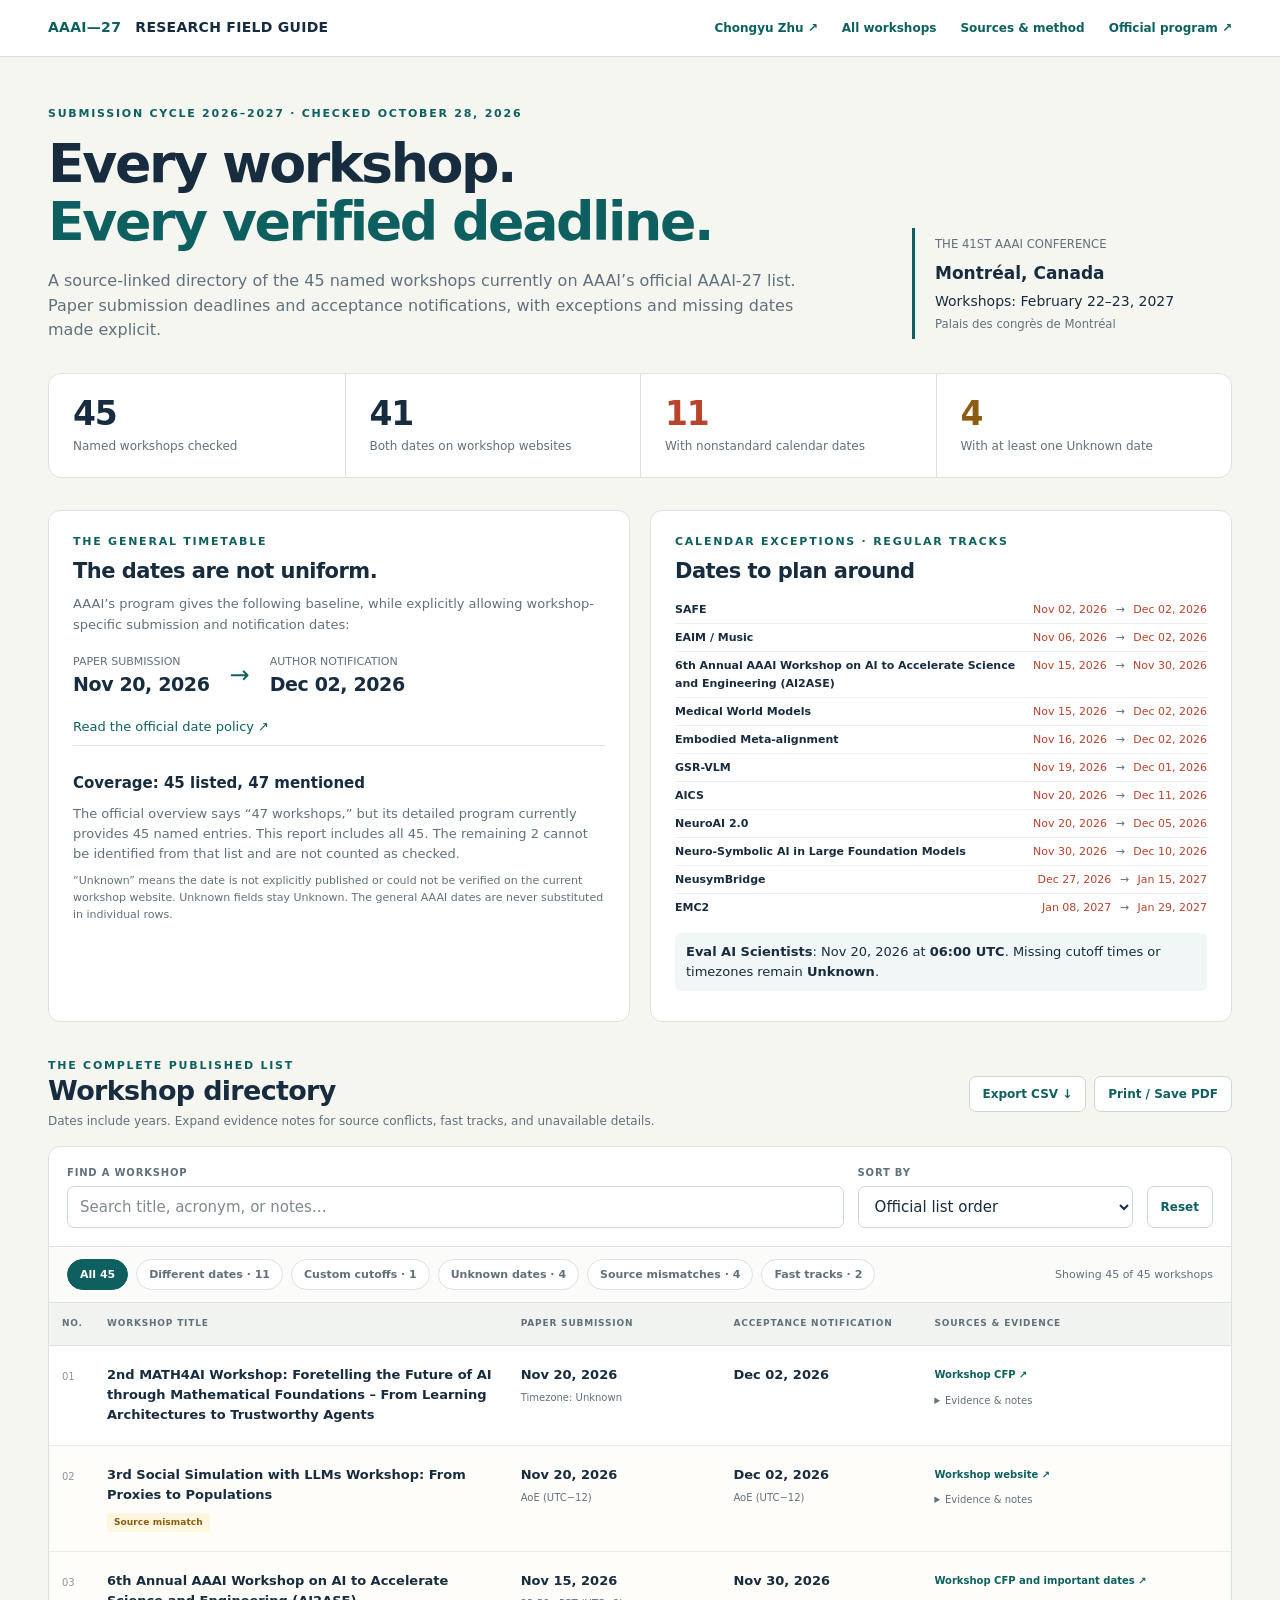
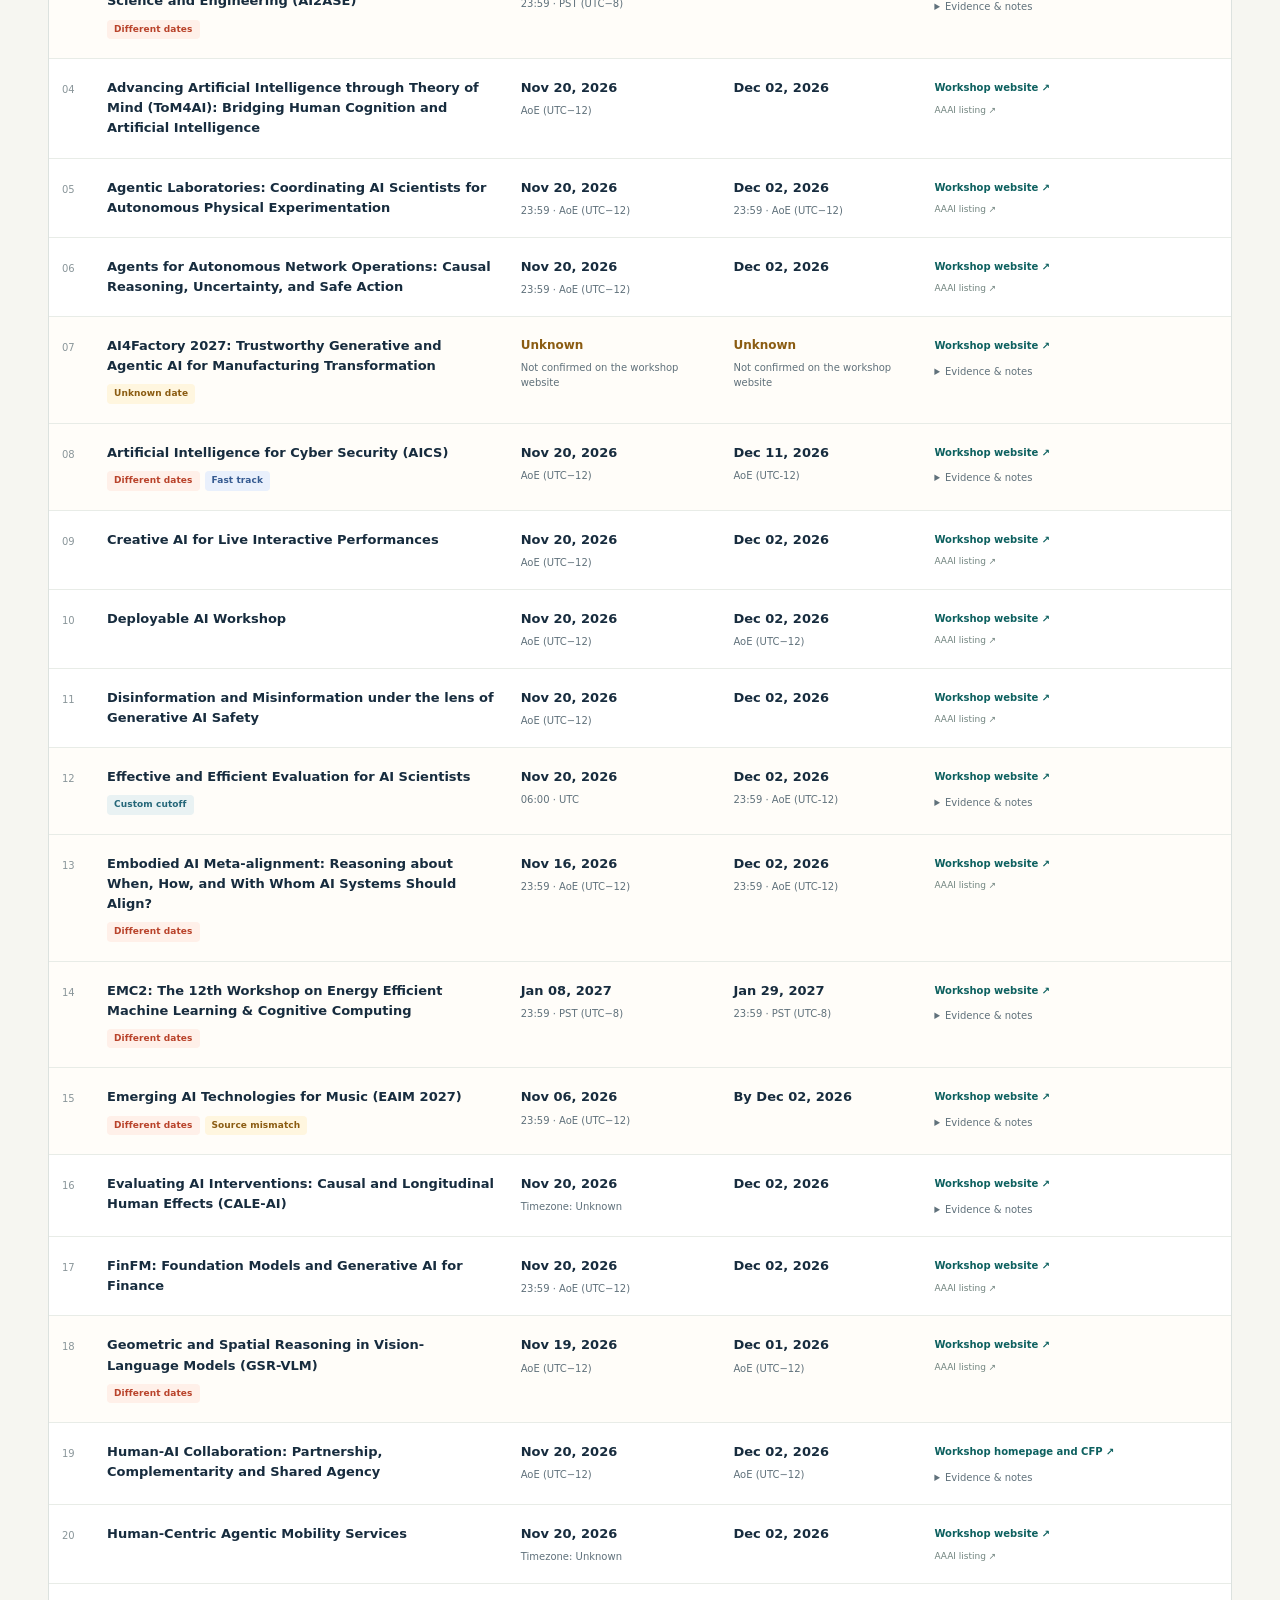
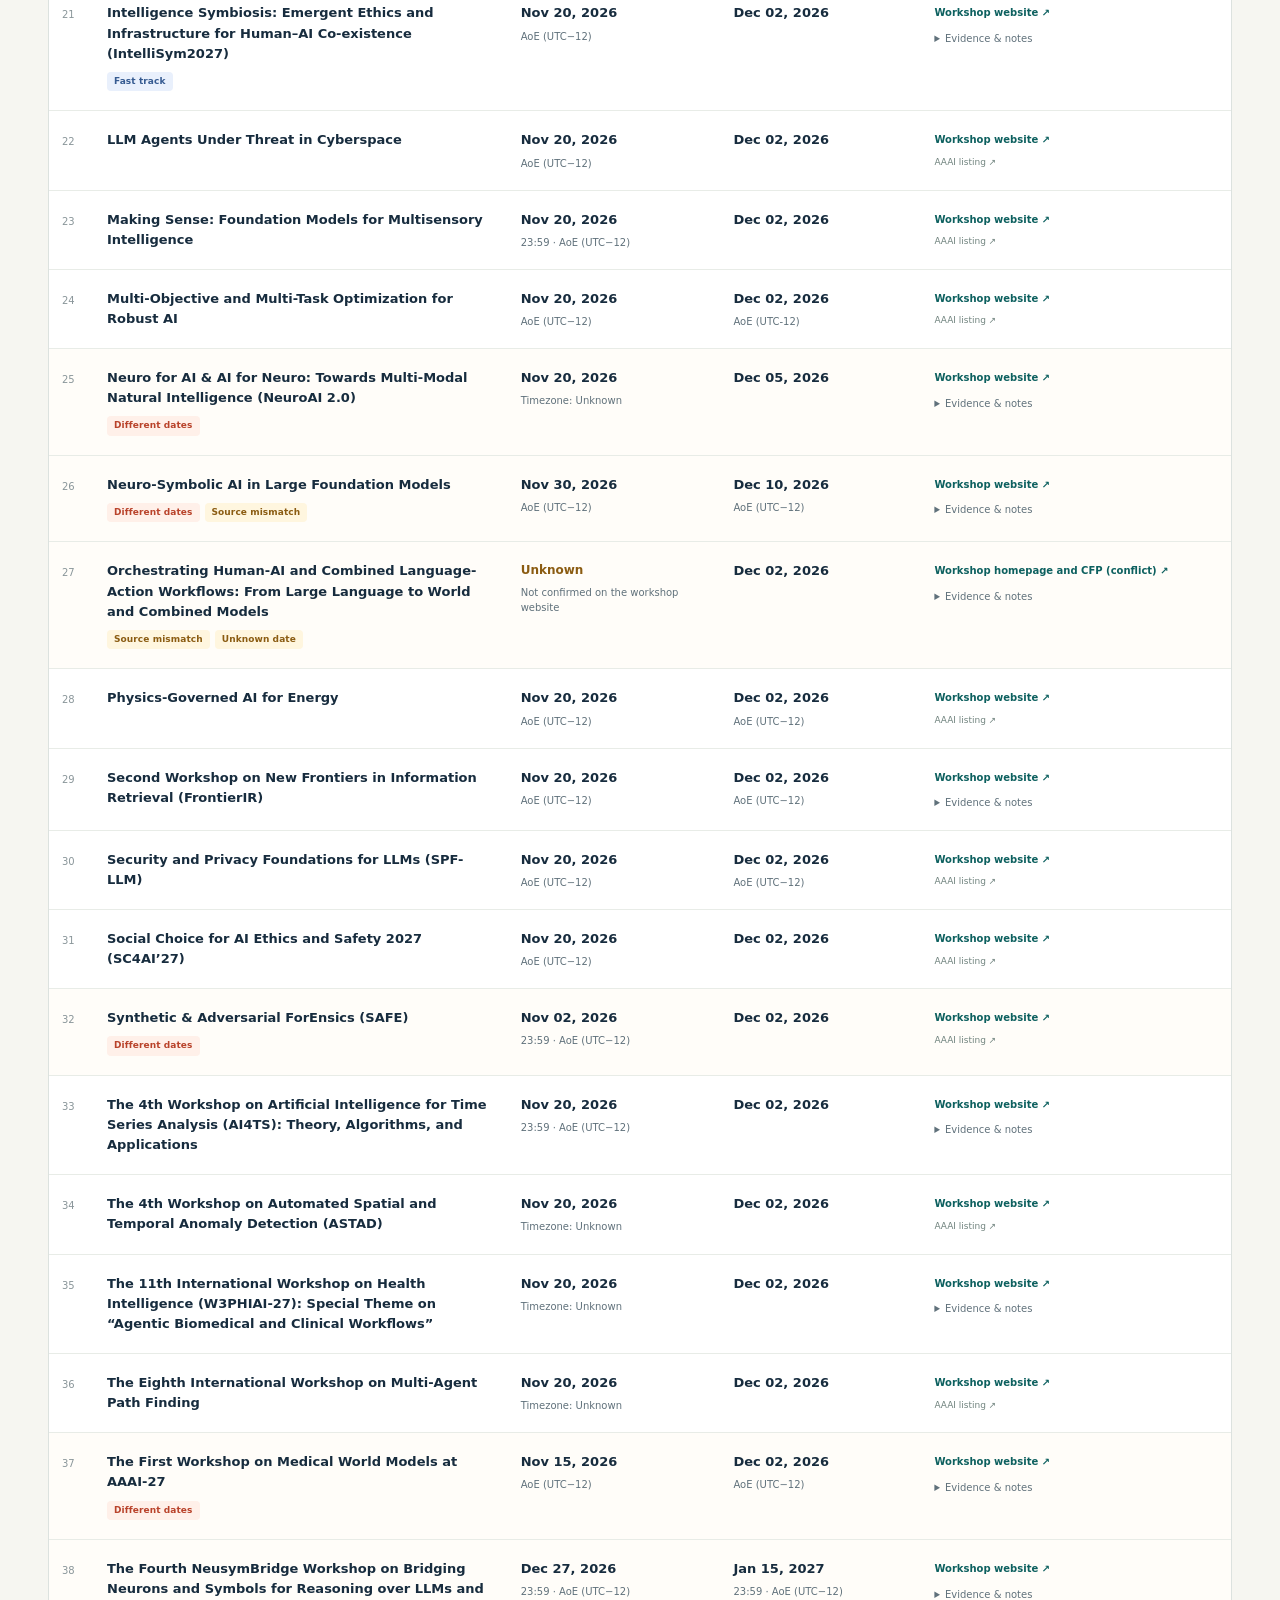
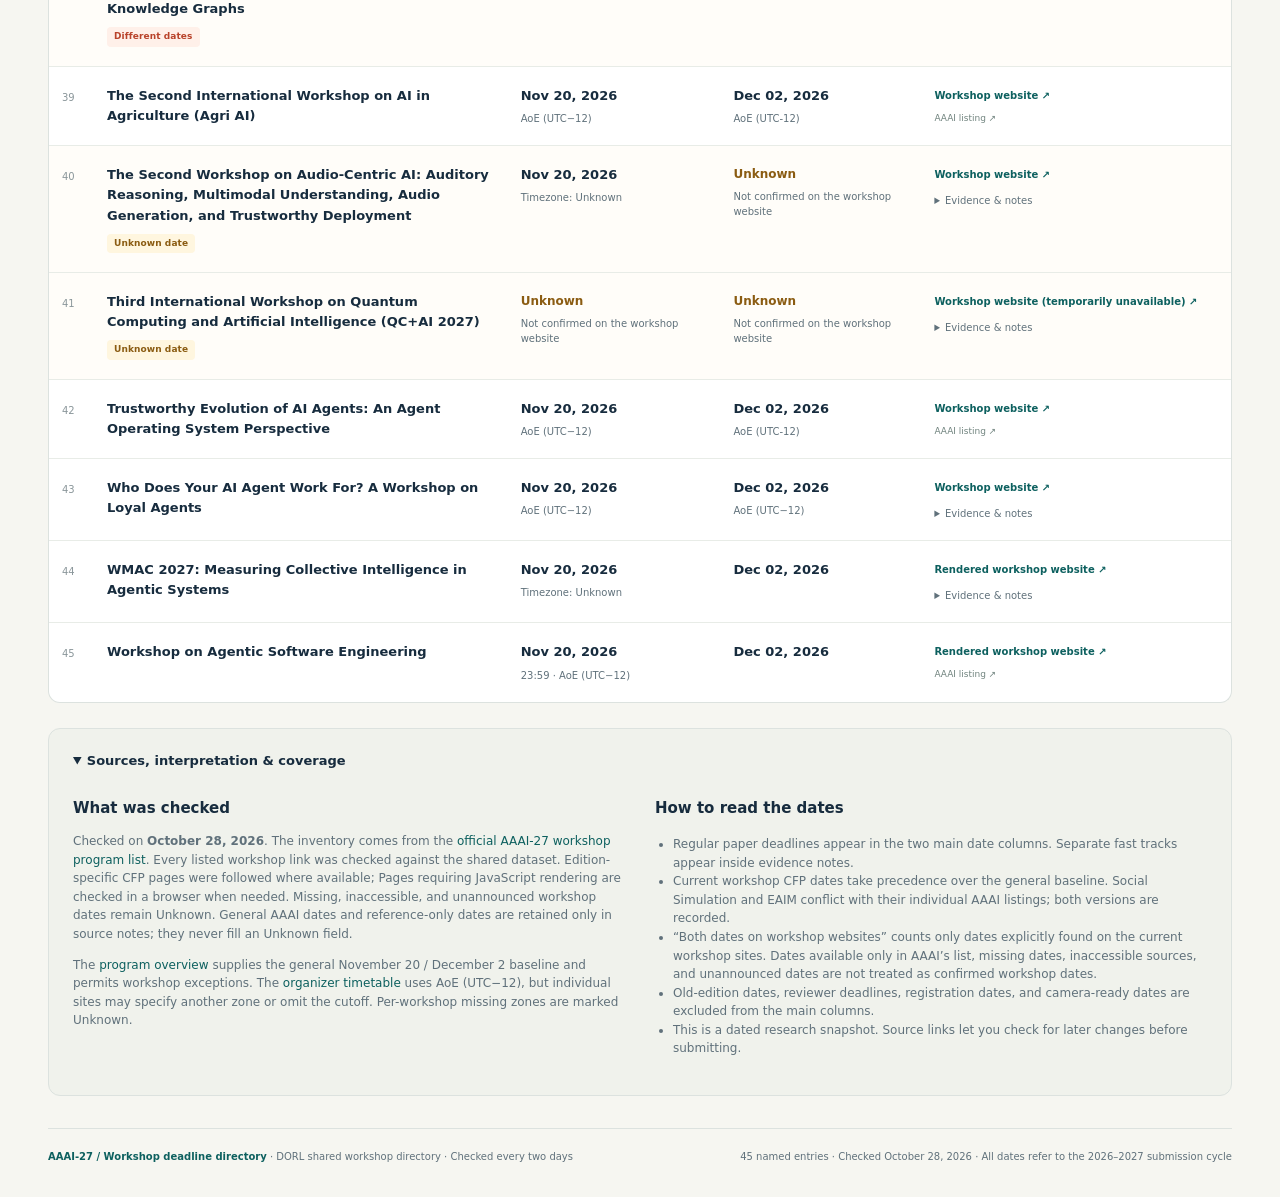
==== dorl/27AAAIworkshop/index.html @ d24e758d "Refresh October 28 workshop sources and confirm AI4TS dates" ====
<!doctype html>
<html lang="en"><head><meta charset="utf-8"><meta name="viewport" content="width=device-width,initial-scale=1">
<meta name="description" content="All 45 named AAAI-27 workshops currently listed by AAAI, with paper submission deadlines, decision dates, source links, and discrepancies. Checked October 28, 2026.">
<meta name="robots" content="noindex, nofollow, noarchive"><meta name="referrer" content="no-referrer">
<link rel="canonical" href="https://chongyuzhu.com/dorl/27AAAIworkshop/"><title>AAAI-27 Workshop Deadlines | October 28, 2026</title>
<style>
:root{--ink:#172c3e;--muted:#60717b;--bg:#f6f6f1;--paper:#fff;--line:#dce2df;--teal:#0d605f;--teal-light:#e7f2ee;--coral:#b9432b;--coral-light:#fff0e9;--gold:#8b5c12;--gold-light:#fff6df;--blue-light:#e9f0fc;--blue:#365b91}
*{box-sizing:border-box}html{scroll-behavior:smooth}body{margin:0;color:var(--ink);background:var(--bg);font:15px/1.55 system-ui,-apple-system,"Segoe UI",sans-serif}a{color:var(--teal);text-decoration:none}a:hover{text-decoration:underline}button,input,select{font:inherit}button,a,input,select,summary{outline-offset:4px}button:focus-visible,a:focus-visible,input:focus-visible,select:focus-visible,summary:focus-visible{outline:3px solid #ca6b38}button{cursor:pointer}.wrap{max-width:1536px;margin:auto;padding:0 48px}.topbar{border-bottom:1px solid var(--line);background:var(--paper)}.topinner{display:flex;justify-content:space-between;gap:20px;align-items:center;padding-top:17px;padding-bottom:17px}.brand{font-weight:750;letter-spacing:.02em;font-size:14px}.brand span{color:var(--teal);margin-right:9px}.toplinks{display:flex;gap:24px;font-size:12px;font-weight:650}.hero{padding-top:48px;padding-bottom:32px}.eyebrow{font-size:11px;letter-spacing:.16em;font-weight:750;text-transform:uppercase;color:var(--teal)}.hero-layout{display:grid;grid-template-columns:minmax(0,1fr) 320px;gap:48px;align-items:end}h1{font-size:clamp(36px,4.2vw,62px);line-height:1.08;letter-spacing:-.045em;font-weight:750;margin:13px 0 18px}h1 span{color:var(--teal)}.dek{max-width:770px;font-size:16px;color:var(--muted);margin:0}.event{border-left:3px solid var(--teal);padding:5px 0 5px 20px;margin-bottom:4px;font-size:14px}.event strong{display:block;font-size:17px;margin:5px 0}.event small{color:var(--muted)}.stats{display:grid;grid-template-columns:repeat(4,1fr);gap:0;background:var(--paper);border:1px solid var(--line);border-radius:13px;overflow:hidden;margin-top:30px}.stat{padding:20px 24px}.stat+.stat{border-left:1px solid var(--line)}.stat strong{font-size:33px;line-height:1.2;display:block;font-variant-numeric:tabular-nums;letter-spacing:-.04em}.stat span{font-size:12px;color:var(--muted)}.stat:nth-child(3) strong{color:var(--coral)}.stat:nth-child(4) strong{color:var(--gold)}.intro-grid{display:grid;grid-template-columns:1fr 1fr;gap:20px;margin-bottom:28px}.panel{background:var(--paper);border:1px solid var(--line);padding:22px 24px;border-radius:12px}h2{font-size:21px;letter-spacing:-.025em;line-height:1.25;margin:0 0 10px}h3{font-size:15px;margin:14px 0 5px}.panel p{margin:8px 0;font-size:13px;color:var(--muted)}.baseline{display:flex;align-items:center;gap:20px;margin:18px 0}.baseline-item{font-size:11px;color:var(--muted)}.baseline-item strong{display:block;color:var(--ink);font-size:19px;letter-spacing:-.02em}.arrow{color:var(--teal);font-size:24px}.scope{border-top:1px solid var(--line);padding-top:12px}.tiny{font-size:11px!important}.exception-list{display:grid;grid-template-columns:1fr;gap:0;margin-top:12px}.exception-item{display:flex;justify-content:space-between;gap:12px;font-size:11px;padding:5px 0;border-bottom:1px solid #eef0ed}.exception-item:last-child{border:0}.exception-item>span:first-child{font-weight:650;color:var(--ink)}.exception-item>span:last-child{white-space:nowrap;color:var(--coral);font-variant-numeric:tabular-nums}.exception-item b{font-weight:400;padding:0 5px;color:var(--muted)}.cutoff-note{margin-top:12px!important;color:var(--ink)!important;background:#f1f6f6;padding:9px 11px;border-radius:6px}.sectionhead{display:flex;justify-content:space-between;align-items:center;gap:20px;margin:35px 0 15px}.sectionhead h2{font-size:27px;margin:0}.sectionhead p{font-size:12px;color:var(--muted);margin:4px 0 0}.actions{display:flex;gap:8px}.btn{border:1px solid #cbd7d2;background:var(--paper);padding:8px 13px;border-radius:7px;color:var(--teal);font-size:12px;font-weight:650}.btn:hover{background:var(--teal-light)}.toolbar{display:flex;align-items:end;gap:14px;padding:18px;background:var(--paper);border:1px solid var(--line);border-radius:12px 12px 0 0}.control{display:flex;flex-direction:column;gap:6px;min-width:180px}.control label{font-size:10px;text-transform:uppercase;letter-spacing:.08em;color:var(--muted);font-weight:750}.search{flex:1}.control input,.control select{height:42px;border:1px solid #cdd7d2;border-radius:7px;padding:8px 12px;background:#fff;color:var(--ink);min-width:0;width:100%}.control input::placeholder{color:#7d8a8f}.filters{display:flex;flex-wrap:wrap;gap:8px;background:#fbfcfa;border:1px solid var(--line);border-top:0;padding:12px 18px;align-items:center}.chip{border:1px solid var(--line);background:var(--paper);padding:6px 12px;border-radius:20px;font-size:11px;color:var(--muted);font-weight:650}.chip[aria-pressed="true"]{background:var(--teal);border-color:var(--teal);color:#fff}.results{font-size:11px;color:var(--muted);margin-left:auto}.tablebox{border:1px solid var(--line);border-top:0;border-radius:0 0 12px 12px;background:var(--paper);overflow-x:auto}table{border-collapse:collapse;width:100%;table-layout:fixed;min-width:1050px}col.idcol{width:45px}col.titlecol{width:35%}col.subcol{width:18%}col.notcol{width:17%}th{text-align:left;text-transform:uppercase;font-size:9px;letter-spacing:.09em;color:var(--muted);font-weight:750;background:#f0f3ef;padding:14px 13px;border-bottom:1px solid var(--line)}td{padding:19px 13px;vertical-align:top;border-bottom:1px solid #e8ece7;font-size:12px}tr:last-child td{border-bottom:0}tbody tr:hover{background:#fafcf9}tr.attention-row{background:#fffdf9}tr.spotlight{background:#e9f4ef!important;box-shadow:inset 4px 0 0 var(--teal)}.num{font-size:10px;color:#8a969a;font-variant-numeric:tabular-nums;padding-top:23px}.workshop-title{font-size:13px;font-weight:650;line-height:1.55;color:var(--ink);display:block}.badges{display:flex;flex-wrap:wrap;gap:5px;margin-top:8px}.badges:empty{display:none}.badge{display:inline-block;font-size:9px;line-height:1.5;letter-spacing:.01em;font-weight:700;padding:3px 7px;border-radius:4px;background:var(--teal-light);color:var(--teal)}.exception{background:var(--coral-light);color:var(--coral)}.warning{background:var(--gold-light);color:var(--gold)}.fast{background:var(--blue-light);color:var(--blue)}.timebadge{background:#e9f2f3;color:#256779}.date{font-weight:700;font-size:13px;font-variant-numeric:tabular-nums;white-space:nowrap;display:block}.unknown{color:var(--gold);font-size:12px}.sub{display:block;color:var(--muted);font-size:10px;line-height:1.5;margin-top:5px}.unconfirmed{font-size:9px;color:var(--gold)}.sourcecell>a{font-size:10px;font-weight:700}.mutedlink{color:#71847f;font-size:9px}details{margin-top:9px}summary{cursor:pointer;font-size:10px;color:var(--muted)}.detailbody{font-size:10px;color:#566870;line-height:1.65}.detailbody p{margin:8px 0}.detailbody .evidence-links{font-size:9px}.track{margin:10px 0;padding:9px;border:1px solid #dce5ed;border-radius:6px;background:#f6f8fc}.track strong{color:var(--blue);display:block;font-size:10px}.track>span{display:block;margin-top:6px}.empty{display:none;text-align:center;padding:40px;color:var(--muted)}.methodology{margin-top:25px;padding:22px 24px;border:1px solid var(--line);background:#f0f2ec;border-radius:12px}.methodology>summary{font-size:13px;font-weight:700;color:var(--ink)}.methodgrid{display:grid;grid-template-columns:1fr 1fr;gap:30px;margin-top:12px}.methodgrid p,.methodgrid li{font-size:12px;color:var(--muted)}.methodgrid ul{padding-left:18px}.footer{display:flex;justify-content:space-between;gap:20px;border-top:1px solid var(--line);padding-top:20px;padding-bottom:32px;margin-top:32px;color:var(--muted);font-size:10px}.footer strong{color:var(--teal)}.noscript{padding:12px;color:var(--gold);background:var(--gold-light);font-size:12px}[hidden]{display:none!important}
@media(min-width:1600px){.wrap{padding-left:60px;padding-right:60px}}@media(max-width:1000px){.wrap{padding:0 24px}.hero{padding-top:34px}.hero-layout{grid-template-columns:1fr;gap:20px}.event{margin:0;font-size:12px}.event strong{font-size:14px}.intro-grid{grid-template-columns:1fr}.stat{padding:17px}.toolbar{flex-wrap:wrap}.search{flex-basis:100%}.control{flex:1}.toplinks{gap:14px}.sectionhead{align-items:start}.exception-item{font-size:12px}.methodgrid{grid-template-columns:1fr;gap:8px}}@media(max-width:580px){.wrap{padding:0 16px}.toplinks a:first-child{display:none}.topinner{gap:10px}.brand{font-size:12px}.toplinks{font-size:10px}.stats{grid-template-columns:1fr 1fr}.stat:nth-child(3){border-left:0;border-top:1px solid var(--line)}.stat:nth-child(4){border-top:1px solid var(--line)}.stat strong{font-size:28px}.stat span{font-size:11px}.panel{padding:20px 16px}.exception-item{font-size:10px}.exception-item>span:last-child{font-size:9px}.sectionhead{flex-direction:column;gap:12px}.control{min-width:130px}.results{width:100%;margin-top:3px}.footer{flex-direction:column;gap:7px}.dek{font-size:14px}.methodology{padding:18px 16px}}
@media print{body{background:white;font-size:10px}.wrap{max-width:none;padding:0}.topbar,.toolbar,.filters,.actions,.toplinks,.exception-list{display:none}.hero{padding:0 0 12px}h1{font-size:28px}.hero-layout{grid-template-columns:1fr 220px;gap:20px}.event{font-size:10px}.event strong{font-size:12px}.stats{margin-top:15px}.stat{padding:9px 12px}.stat strong{font-size:22px}.intro-grid{display:block}.intro-grid .panel{margin-top:8px;padding:12px}.intro-grid .panel:last-child{display:none}.sectionhead{margin:15px 0 8px}.tablebox{overflow:visible;border:0}table{min-width:0;font-size:8px;table-layout:fixed}col.idcol{width:25px}col.titlecol{width:33%}col.subcol{width:18%}col.notcol{width:17%}td,th{padding:8px 5px;font-size:8px}.workshop-title,.date{font-size:9px;white-space:normal}.sub,.sourcecell>a{font-size:8px}.num{padding-top:9px;font-size:8px}.badge{font-size:7px;padding:1px 3px}.badges{gap:3px;margin-top:4px}tr{break-inside:avoid}thead{display:table-header-group}.methodology{display:none}details:not(.methodology){display:block}details>summary{display:none}.detailbody{font-size:8px}.track strong{font-size:8px}.footer{padding-bottom:0}a{color:inherit} @page{size:A4 landscape;margin:12mm}}
</style></head><body>
<div class="topbar"><div class="wrap topinner"><div class="brand"><span>AAAI—27</span> RESEARCH FIELD GUIDE</div><nav class="toplinks" aria-label="Primary"><a href="/">Chongyu Zhu ↗</a><a href="#workshops">All workshops</a><a href="#methodology">Sources & method</a><a href="https://aaai.org/conference/aaai/aaai-27/aaai-27-workshop-program/" target="_blank" rel="noopener noreferrer">Official program ↗</a></nav></div></div>
<main class="wrap">
<header class="hero"><div class="hero-layout"><div><div class="eyebrow">Submission cycle 2026–2027 · Checked October 28, 2026</div><h1>Every workshop.<br><span>Every verified deadline.</span></h1><p class="dek">A source-linked directory of the 45 named workshops currently on AAAI’s official AAAI-27 list. Paper submission deadlines and acceptance notifications, with exceptions and missing dates made explicit.</p></div><div class="event"><small>THE 41ST AAAI CONFERENCE</small><strong>Montréal, Canada</strong>Workshops: February 22–23, 2027<br><small>Palais des congrès de Montréal</small></div></div>
<div class="stats" aria-label="Coverage statistics"><div class="stat"><strong>45</strong><span>Named workshops checked</span></div><div class="stat"><strong>41</strong><span>Both dates on workshop websites</span></div><div class="stat"><strong>11</strong><span>With nonstandard calendar dates</span></div><div class="stat"><strong>4</strong><span>With at least one Unknown date</span></div></div></header>
<section class="intro-grid" aria-label="Deadline findings"><div class="panel"><div class="eyebrow">The general timetable</div><h2 style="margin-top:8px">The dates are not uniform.</h2><p>AAAI’s program gives the following baseline, while explicitly allowing workshop-specific submission and notification dates:</p><div class="baseline"><div class="baseline-item">PAPER SUBMISSION<strong>Nov 20, 2026</strong></div><div class="arrow">→</div><div class="baseline-item">AUTHOR NOTIFICATION<strong>Dec 02, 2026</strong></div></div><p><a href="https://aaai.org/conference/aaai/aaai-27/aaai-27-workshop-program/" target="_blank" rel="noopener noreferrer">Read the official date policy ↗</a></p><div class="scope"><h3>Coverage: 45 listed, 47 mentioned</h3><p>The official overview says “47 workshops,” but its detailed program currently provides 45 named entries. This report includes all 45. The remaining 2 cannot be identified from that list and are not counted as checked.</p><p class="tiny">“Unknown” means the date is not explicitly published or could not be verified on the current workshop website. Unknown fields stay Unknown. The general AAAI dates are never substituted in individual rows.</p></div></div>
<div class="panel"><div class="eyebrow">Calendar exceptions · Regular tracks</div><h2 style="margin-top:8px">Dates to plan around</h2><div class="exception-list"><a href="#workshops" class="exception-item" data-focus="32"><span>SAFE</span><span>Nov 02, 2026 <b>→</b> Dec 02, 2026</span></a><a href="#workshops" class="exception-item" data-focus="15"><span>EAIM / Music</span><span>Nov 06, 2026 <b>→</b> Dec 02, 2026</span></a><a href="#workshops" class="exception-item" data-focus="3"><span>6th Annual AAAI Workshop on AI to Accelerate Science and Engineering (AI2ASE)</span><span>Nov 15, 2026 <b>→</b> Nov 30, 2026</span></a><a href="#workshops" class="exception-item" data-focus="37"><span>Medical World Models</span><span>Nov 15, 2026 <b>→</b> Dec 02, 2026</span></a><a href="#workshops" class="exception-item" data-focus="13"><span>Embodied Meta-alignment</span><span>Nov 16, 2026 <b>→</b> Dec 02, 2026</span></a><a href="#workshops" class="exception-item" data-focus="18"><span>GSR-VLM</span><span>Nov 19, 2026 <b>→</b> Dec 01, 2026</span></a><a href="#workshops" class="exception-item" data-focus="8"><span>AICS</span><span>Nov 20, 2026 <b>→</b> Dec 11, 2026</span></a><a href="#workshops" class="exception-item" data-focus="25"><span>NeuroAI 2.0</span><span>Nov 20, 2026 <b>→</b> Dec 05, 2026</span></a><a href="#workshops" class="exception-item" data-focus="26"><span>Neuro-Symbolic AI in Large Foundation Models</span><span>Nov 30, 2026 <b>→</b> Dec 10, 2026</span></a><a href="#workshops" class="exception-item" data-focus="38"><span>NeusymBridge</span><span>Dec 27, 2026 <b>→</b> Jan 15, 2027</span></a><a href="#workshops" class="exception-item" data-focus="14"><span>EMC2</span><span>Jan 08, 2027 <b>→</b> Jan 29, 2027</span></a></div><p class="cutoff-note"><strong>Eval AI Scientists</strong>: Nov 20, 2026 at <strong>06:00 UTC</strong>. Missing cutoff times or timezones remain <strong>Unknown</strong>.</p></div></section>
<section id="workshops" aria-labelledby="directory-title"><div class="sectionhead"><div><div class="eyebrow">THE COMPLETE PUBLISHED LIST</div><h2 id="directory-title">Workshop directory</h2><p>Dates include years. Expand evidence notes for source conflicts, fast tracks, and unavailable details.</p></div><div class="actions"><button class="btn" id="csvButton" type="button">Export CSV ↓</button><button class="btn" id="printButton" type="button">Print / Save PDF</button></div></div>
<noscript><div class="noscript">All 45 workshops are available below. Enable JavaScript to use search, filters, sorting, and CSV export.</div></noscript>
<div class="toolbar"><div class="control search"><label for="search">Find a workshop</label><input id="search" type="search" placeholder="Search title, acronym, or notes…" autocomplete="off"></div><div class="control"><label for="sort">Sort by</label><select id="sort"><option value="official">Official list order</option><option value="submission">Submission date · earliest first</option><option value="notification">Notification date · earliest first</option><option value="title">Title · A–Z</option></select></div><button class="btn" id="resetButton" type="button" style="height:42px">Reset</button></div>
<div class="filters" role="group" aria-label="Filter workshops"><button type="button" class="chip" data-filter="all" aria-pressed="true">All 45</button><button type="button" class="chip" data-filter="exception" aria-pressed="false">Different dates · 11</button><button type="button" class="chip" data-filter="time" aria-pressed="false">Custom cutoffs · 1</button><button type="button" class="chip" data-filter="incomplete" aria-pressed="false">Unknown dates · 4</button><button type="button" class="chip" data-filter="conflict" aria-pressed="false">Source mismatches · 4</button><button type="button" class="chip" data-filter="fasttrack" aria-pressed="false">Fast tracks · 2</button><span class="results" id="resultCount" role="status" aria-live="polite">Showing 45 of 45 workshops</span></div>
<div class="tablebox"><table aria-label="AAAI-27 workshop submission and notification dates"><colgroup><col class="idcol"><col class="titlecol"><col class="subcol"><col class="notcol"><col></colgroup><thead><tr><th scope="col">No.</th><th scope="col">Workshop title</th><th scope="col">Paper submission</th><th scope="col">Acceptance notification</th><th scope="col">Sources & evidence</th></tr></thead><tbody id="tableBody"><tr data-id="1" class="">
      <td class="num">01</td>
      <td class="titlecell"><a class="workshop-title" href="https://sites.google.com/view/math4aiworkshop2027" target="_blank" rel="noopener noreferrer">2nd MATH4AI Workshop: Foretelling the Future of AI through Mathematical Foundations – From Learning Architectures to Trustworthy Agents</a><div class="badges"></div></td>
      <td><time class="date" datetime="2026-11-20">Nov 20, 2026</time><span class="sub">Timezone: Unknown</span></td><td><time class="date" datetime="2026-12-02">Dec 02, 2026</time></td>
      <td class="sourcecell"><a href="https://sites.google.com/view/math4aiworkshop2027/call-of-papers" target="_blank" rel="noopener noreferrer">Workshop CFP ↗</a><details><summary>Evidence & notes</summary><div class="detailbody"><p>Both dates are explicitly published on the current workshop CFP page. The cutoff time and timezone are not specified.</p><p class="evidence-links"><a href="https://sites.google.com/view/math4aiworkshop2027" target="_blank" rel="noopener noreferrer">Workshop website ↗</a> · <a href="https://aaai.org/conference/aaai/aaai-27/aaai-27-workshop-program-list/" target="_blank" rel="noopener noreferrer">AAAI individual CFP ↗</a></p></div></details></td>
    </tr>
<tr data-id="2" class="attention-row">
      <td class="num">02</td>
      <td class="titlecell"><a class="workshop-title" href="https://sites.google.com/view/social-sims-with-llms/social-sim27" target="_blank" rel="noopener noreferrer">3rd Social Simulation with LLMs Workshop: From Proxies to Populations</a><div class="badges"><span class="badge warning">Source mismatch</span></div></td>
      <td><time class="date" datetime="2026-11-20">Nov 20, 2026</time><span class="sub">AoE (UTC−12)</span></td><td><time class="date" datetime="2026-12-02">Dec 02, 2026</time><span class="sub">AoE (UTC−12)</span></td>
      <td class="sourcecell"><a href="https://sites.google.com/view/social-sims-with-llms/social-sim27" target="_blank" rel="noopener noreferrer">Workshop website ↗</a><details><summary>Evidence & notes</summary><div class="detailbody"><p>Source mismatch: the workshop website lists November 20, 2026 (AoE), but AAAI’s individual CFP lists November 6, 2026, 00:00 GMT−5. The table follows the workshop website; confirm this discrepancy before relying on the later deadline.</p><p class="evidence-links"><a href="https://sites.google.com/view/social-sims-with-llms/social-sim27" target="_blank" rel="noopener noreferrer">Workshop website ↗</a> · <a href="https://aaai.org/conference/aaai/aaai-27/aaai-27-workshop-program-list/" target="_blank" rel="noopener noreferrer">AAAI individual CFP ↗</a></p></div></details></td>
    </tr>
<tr data-id="3" class="attention-row">
      <td class="num">03</td>
      <td class="titlecell"><a class="workshop-title" href="https://ai-2-ase.github.io/" target="_blank" rel="noopener noreferrer">6th Annual AAAI Workshop on AI to Accelerate Science and Engineering (AI2ASE)</a><div class="badges"><span class="badge exception">Different dates</span></div></td>
      <td><time class="date" datetime="2026-11-15">Nov 15, 2026</time><span class="sub">23:59 · PST (UTC−8)</span></td><td><time class="date" datetime="2026-11-30">Nov 30, 2026</time></td>
      <td class="sourcecell"><a href="https://ai-2-ase.github.io/dates/" target="_blank" rel="noopener noreferrer">Workshop CFP and important dates ↗</a><details><summary>Evidence & notes</summary><div class="detailbody"><p>The current workshop CFP and linked Important Dates page both state November 15, 2026, 11:59 PM PST for paper submission and November 30, 2026 for notification. A notification cutoff and timezone are not stated.</p><p class="evidence-links"><a href="https://ai-2-ase.github.io/" target="_blank" rel="noopener noreferrer">Workshop website ↗</a> · <a href="https://aaai.org/conference/aaai/aaai-27/aaai-27-workshop-program-list/" target="_blank" rel="noopener noreferrer">AAAI individual CFP ↗</a></p></div></details></td>
    </tr>
<tr data-id="4" class="">
      <td class="num">04</td>
      <td class="titlecell"><a class="workshop-title" href="https://tom4ai.github.io/AAAI2027/call-for-papers/" target="_blank" rel="noopener noreferrer">Advancing Artificial Intelligence through Theory of Mind (ToM4AI): Bridging Human Cognition and Artificial Intelligence</a><div class="badges"></div></td>
      <td><time class="date" datetime="2026-11-20">Nov 20, 2026</time><span class="sub">AoE (UTC−12)</span></td><td><time class="date" datetime="2026-12-02">Dec 02, 2026</time></td>
      <td class="sourcecell"><a href="https://tom4ai.github.io/AAAI2027/call-for-papers/" target="_blank" rel="noopener noreferrer">Workshop website ↗</a><span class="sub"><a class="mutedlink" href="https://aaai.org/conference/aaai/aaai-27/aaai-27-workshop-program-list/" target="_blank" rel="noopener noreferrer">AAAI listing ↗</a></span></td>
    </tr>
<tr data-id="5" class="">
      <td class="num">05</td>
      <td class="titlecell"><a class="workshop-title" href="https://siavashhkh.github.io/agentic-labs-aaai27/" target="_blank" rel="noopener noreferrer">Agentic Laboratories: Coordinating AI Scientists for Autonomous Physical Experimentation</a><div class="badges"></div></td>
      <td><time class="date" datetime="2026-11-20">Nov 20, 2026</time><span class="sub">23:59 · AoE (UTC−12)</span></td><td><time class="date" datetime="2026-12-02">Dec 02, 2026</time><span class="sub">23:59 · AoE (UTC−12)</span></td>
      <td class="sourcecell"><a href="https://siavashhkh.github.io/agentic-labs-aaai27/" target="_blank" rel="noopener noreferrer">Workshop website ↗</a><span class="sub"><a class="mutedlink" href="https://aaai.org/conference/aaai/aaai-27/aaai-27-workshop-program-list/" target="_blank" rel="noopener noreferrer">AAAI listing ↗</a></span></td>
    </tr>
<tr data-id="6" class="">
      <td class="num">06</td>
      <td class="titlecell"><a class="workshop-title" href="https://a2netops.github.io/" target="_blank" rel="noopener noreferrer">Agents for Autonomous Network Operations: Causal Reasoning, Uncertainty, and Safe Action</a><div class="badges"></div></td>
      <td><time class="date" datetime="2026-11-20">Nov 20, 2026</time><span class="sub">23:59 · AoE (UTC−12)</span></td><td><time class="date" datetime="2026-12-02">Dec 02, 2026</time></td>
      <td class="sourcecell"><a href="https://a2netops.github.io/" target="_blank" rel="noopener noreferrer">Workshop website ↗</a><span class="sub"><a class="mutedlink" href="https://aaai.org/conference/aaai/aaai-27/aaai-27-workshop-program-list/" target="_blank" rel="noopener noreferrer">AAAI listing ↗</a></span></td>
    </tr>
<tr data-id="7" class="attention-row">
      <td class="num">07</td>
      <td class="titlecell"><a class="workshop-title" href="https://iamtirthankar.github.io/AI4Factory-2027/" target="_blank" rel="noopener noreferrer">AI4Factory 2027: Trustworthy Generative and Agentic AI for Manufacturing Transformation</a><div class="badges"><span class="badge warning">Unknown date</span></div></td>
      <td><span class="date unknown">Unknown</span><span class="sub">Not confirmed on the workshop website</span></td><td><span class="date unknown">Unknown</span><span class="sub">Not confirmed on the workshop website</span></td>
      <td class="sourcecell"><a href="https://iamtirthankar.github.io/AI4Factory-2027/" target="_blank" rel="noopener noreferrer">Workshop website ↗</a><details><summary>Evidence & notes</summary><div class="detailbody"><p>The workshop timeline explicitly marks paper submission and author notification as “To be announced.”</p><p class="evidence-links"><a href="https://iamtirthankar.github.io/AI4Factory-2027/" target="_blank" rel="noopener noreferrer">Workshop website ↗</a> · <a href="https://aaai.org/conference/aaai/aaai-27/aaai-27-workshop-program-list/" target="_blank" rel="noopener noreferrer">AAAI individual CFP ↗</a></p></div></details></td>
    </tr>
<tr data-id="8" class="attention-row">
      <td class="num">08</td>
      <td class="titlecell"><a class="workshop-title" href="https://aics.site/AICS2027/" target="_blank" rel="noopener noreferrer">Artificial Intelligence for Cyber Security (AICS)</a><div class="badges"><span class="badge exception">Different dates</span><span class="badge fast">Fast track</span></div></td>
      <td><time class="date" datetime="2026-11-20">Nov 20, 2026</time><span class="sub">AoE (UTC−12)</span></td><td><time class="date" datetime="2026-12-11">Dec 11, 2026</time><span class="sub">AoE (UTC-12)</span></td>
      <td class="sourcecell"><a href="https://aics.site/AICS2027/cfp.html" target="_blank" rel="noopener noreferrer">Workshop website ↗</a><details><summary>Evidence & notes</summary><div class="detailbody"><p>The CFP gives December 11, 2026 (AoE) for author notification. The fast-track paragraph gives December 2, 2026 (AoE); the sidebar still says December 2, 2025. This internal year mismatch is unresolved.</p><div class="track"><strong>AAAI main-conference fast track</strong><span>Submission: Unknown · Decision: Unknown · AoE (UTC−12)</span><p>Unknown: the CFP body gives December 2, 2026 but the sidebar gives December 2, 2025. No separate fast-track notification is stated. Neither field is inferred from the regular track.</p></div><p class="evidence-links"><a href="https://aics.site/AICS2027/" target="_blank" rel="noopener noreferrer">Workshop website ↗</a> · <a href="https://aaai.org/conference/aaai/aaai-27/aaai-27-workshop-program-list/" target="_blank" rel="noopener noreferrer">AAAI individual CFP ↗</a></p></div></details></td>
    </tr>
<tr data-id="9" class="">
      <td class="num">09</td>
      <td class="titlecell"><a class="workshop-title" href="https://sites.google.com/view/clip27" target="_blank" rel="noopener noreferrer">Creative AI for Live Interactive Performances</a><div class="badges"></div></td>
      <td><time class="date" datetime="2026-11-20">Nov 20, 2026</time><span class="sub">AoE (UTC−12)</span></td><td><time class="date" datetime="2026-12-02">Dec 02, 2026</time></td>
      <td class="sourcecell"><a href="https://sites.google.com/view/clip27" target="_blank" rel="noopener noreferrer">Workshop website ↗</a><span class="sub"><a class="mutedlink" href="https://aaai.org/conference/aaai/aaai-27/aaai-27-workshop-program-list/" target="_blank" rel="noopener noreferrer">AAAI listing ↗</a></span></td>
    </tr>
<tr data-id="10" class="">
      <td class="num">10</td>
      <td class="titlecell"><a class="workshop-title" href="https://dai-workshop.github.io/" target="_blank" rel="noopener noreferrer">Deployable AI Workshop</a><div class="badges"></div></td>
      <td><time class="date" datetime="2026-11-20">Nov 20, 2026</time><span class="sub">AoE (UTC−12)</span></td><td><time class="date" datetime="2026-12-02">Dec 02, 2026</time><span class="sub">AoE (UTC−12)</span></td>
      <td class="sourcecell"><a href="https://dai-workshop.github.io/" target="_blank" rel="noopener noreferrer">Workshop website ↗</a><span class="sub"><a class="mutedlink" href="https://aaai.org/conference/aaai/aaai-27/aaai-27-workshop-program-list/" target="_blank" rel="noopener noreferrer">AAAI listing ↗</a></span></td>
    </tr>
<tr data-id="11" class="">
      <td class="num">11</td>
      <td class="titlecell"><a class="workshop-title" href="https://dimigenais-aaai2027.netlify.app/" target="_blank" rel="noopener noreferrer">Disinformation and Misinformation under the lens of Generative AI Safety</a><div class="badges"></div></td>
      <td><time class="date" datetime="2026-11-20">Nov 20, 2026</time><span class="sub">AoE (UTC−12)</span></td><td><time class="date" datetime="2026-12-02">Dec 02, 2026</time></td>
      <td class="sourcecell"><a href="https://dimigenais-aaai2027.netlify.app/" target="_blank" rel="noopener noreferrer">Workshop website ↗</a><span class="sub"><a class="mutedlink" href="https://aaai.org/conference/aaai/aaai-27/aaai-27-workshop-program-list/" target="_blank" rel="noopener noreferrer">AAAI listing ↗</a></span></td>
    </tr>
<tr data-id="12" class="attention-row">
      <td class="num">12</td>
      <td class="titlecell"><a class="workshop-title" href="https://eval-ai-scientists.github.io/aaai27/" target="_blank" rel="noopener noreferrer">Effective and Efficient Evaluation for AI Scientists</a><div class="badges"><span class="badge timebadge">Custom cutoff</span></div></td>
      <td><time class="date" datetime="2026-11-20">Nov 20, 2026</time><span class="sub">06:00 · UTC</span></td><td><time class="date" datetime="2026-12-02">Dec 02, 2026</time><span class="sub">23:59 · AoE (UTC-12)</span></td>
      <td class="sourcecell"><a href="https://eval-ai-scientists.github.io/aaai27/" target="_blank" rel="noopener noreferrer">Workshop website ↗</a><details><summary>Evidence & notes</summary><div class="detailbody"><p>The submission portal closes at 06:00 UTC on November 20, which is earlier than the usual end-of-day AoE interpretation. The site says other deadlines are 23:59 AoE.</p><p class="evidence-links"><a href="https://eval-ai-scientists.github.io/aaai27/" target="_blank" rel="noopener noreferrer">Workshop website ↗</a> · <a href="https://aaai.org/conference/aaai/aaai-27/aaai-27-workshop-program-list/" target="_blank" rel="noopener noreferrer">AAAI individual CFP ↗</a></p></div></details></td>
    </tr>
<tr data-id="13" class="attention-row">
      <td class="num">13</td>
      <td class="titlecell"><a class="workshop-title" href="https://embodied-meta-alignment.pages.dev/" target="_blank" rel="noopener noreferrer">Embodied AI Meta-alignment: Reasoning about When, How, and With Whom AI Systems Should Align?</a><div class="badges"><span class="badge exception">Different dates</span></div></td>
      <td><time class="date" datetime="2026-11-16">Nov 16, 2026</time><span class="sub">23:59 · AoE (UTC−12)</span></td><td><time class="date" datetime="2026-12-02">Dec 02, 2026</time><span class="sub">23:59 · AoE (UTC-12)</span></td>
      <td class="sourcecell"><a href="https://embodied-meta-alignment.pages.dev/" target="_blank" rel="noopener noreferrer">Workshop website ↗</a><span class="sub"><a class="mutedlink" href="https://aaai.org/conference/aaai/aaai-27/aaai-27-workshop-program-list/" target="_blank" rel="noopener noreferrer">AAAI listing ↗</a></span></td>
    </tr>
<tr data-id="14" class="attention-row">
      <td class="num">14</td>
      <td class="titlecell"><a class="workshop-title" href="https://www.emc2-ai.org/" target="_blank" rel="noopener noreferrer">EMC2: The 12th Workshop on Energy Efficient Machine Learning &amp; Cognitive Computing</a><div class="badges"><span class="badge exception">Different dates</span></div></td>
      <td><time class="date" datetime="2027-01-08">Jan 08, 2027</time><span class="sub">23:59 · PST (UTC−8)</span></td><td><time class="date" datetime="2027-01-29">Jan 29, 2027</time><span class="sub">23:59 · PST (UTC-8)</span></td>
      <td class="sourcecell"><a href="https://www.emc2-ai.org/aaai-27" target="_blank" rel="noopener noreferrer">Workshop website ↗</a><details><summary>Evidence & notes</summary><div class="detailbody"><p>The edition-specific CFP states January 8, 2027 at 23:59 PST for submission and January 29, 2027 at 23:59 PST for notification.</p><p class="evidence-links"><a href="https://www.emc2-ai.org/" target="_blank" rel="noopener noreferrer">Workshop website ↗</a> · <a href="https://aaai.org/conference/aaai/aaai-27/aaai-27-workshop-program-list/" target="_blank" rel="noopener noreferrer">AAAI individual CFP ↗</a></p></div></details></td>
    </tr>
<tr data-id="15" class="attention-row">
      <td class="num">15</td>
      <td class="titlecell"><a class="workshop-title" href="https://amaai-lab.github.io/EAIM2027/" target="_blank" rel="noopener noreferrer">Emerging AI Technologies for Music (EAIM 2027)</a><div class="badges"><span class="badge exception">Different dates</span><span class="badge warning">Source mismatch</span></div></td>
      <td><time class="date" datetime="2026-11-06">Nov 06, 2026</time><span class="sub">23:59 · AoE (UTC−12)</span></td><td><time class="date" datetime="2026-12-02">By Dec 02, 2026</time></td>
      <td class="sourcecell"><a href="https://amaai-lab.github.io/EAIM2027/" target="_blank" rel="noopener noreferrer">Workshop website ↗</a><details><summary>Evidence & notes</summary><div class="detailbody"><p>Source mismatch: the current workshop website gives November 6, 2026 (23:59 AoE); AAAI’s individual CFP still gives November 4, 2026. The table follows the workshop website. Decisions are promised by December 2.</p><p class="evidence-links"><a href="https://amaai-lab.github.io/EAIM2027/" target="_blank" rel="noopener noreferrer">Workshop website ↗</a> · <a href="https://aaai.org/conference/aaai/aaai-27/aaai-27-workshop-program-list/" target="_blank" rel="noopener noreferrer">AAAI individual CFP ↗</a></p></div></details></td>
    </tr>
<tr data-id="16" class="">
      <td class="num">16</td>
      <td class="titlecell"><a class="workshop-title" href="https://caleai.github.io/" target="_blank" rel="noopener noreferrer">Evaluating AI Interventions: Causal and Longitudinal Human Effects (CALE-AI)</a><div class="badges"></div></td>
      <td><time class="date" datetime="2026-11-20">Nov 20, 2026</time><span class="sub">Timezone: Unknown</span></td><td><time class="date" datetime="2026-12-02">Dec 02, 2026</time></td>
      <td class="sourcecell"><a href="https://caleai.github.io/" target="_blank" rel="noopener noreferrer">Workshop website ↗</a><details><summary>Evidence & notes</summary><div class="detailbody"><p>The website gives both calendar dates, but its timezone wording is not final: it refers to the AAAI-relevant timezone “if later confirmed.”</p><p class="evidence-links"><a href="https://caleai.github.io/" target="_blank" rel="noopener noreferrer">Workshop website ↗</a> · <a href="https://aaai.org/conference/aaai/aaai-27/aaai-27-workshop-program-list/" target="_blank" rel="noopener noreferrer">AAAI individual CFP ↗</a></p></div></details></td>
    </tr>
<tr data-id="17" class="">
      <td class="num">17</td>
      <td class="titlecell"><a class="workshop-title" href="https://finfm.finhorizons.org/" target="_blank" rel="noopener noreferrer">FinFM: Foundation Models and Generative AI for Finance</a><div class="badges"></div></td>
      <td><time class="date" datetime="2026-11-20">Nov 20, 2026</time><span class="sub">23:59 · AoE (UTC−12)</span></td><td><time class="date" datetime="2026-12-02">Dec 02, 2026</time></td>
      <td class="sourcecell"><a href="https://finfm.finhorizons.org/" target="_blank" rel="noopener noreferrer">Workshop website ↗</a><span class="sub"><a class="mutedlink" href="https://aaai.org/conference/aaai/aaai-27/aaai-27-workshop-program-list/" target="_blank" rel="noopener noreferrer">AAAI listing ↗</a></span></td>
    </tr>
<tr data-id="18" class="attention-row">
      <td class="num">18</td>
      <td class="titlecell"><a class="workshop-title" href="https://gsr-vlm.org/" target="_blank" rel="noopener noreferrer">Geometric and Spatial Reasoning in Vision-Language Models (GSR-VLM)</a><div class="badges"><span class="badge exception">Different dates</span></div></td>
      <td><time class="date" datetime="2026-11-19">Nov 19, 2026</time><span class="sub">AoE (UTC−12)</span></td><td><time class="date" datetime="2026-12-01">Dec 01, 2026</time><span class="sub">AoE (UTC−12)</span></td>
      <td class="sourcecell"><a href="https://gsr-vlm.org/" target="_blank" rel="noopener noreferrer">Workshop website ↗</a><span class="sub"><a class="mutedlink" href="https://aaai.org/conference/aaai/aaai-27/aaai-27-workshop-program-list/" target="_blank" rel="noopener noreferrer">AAAI listing ↗</a></span></td>
    </tr>
<tr data-id="19" class="">
      <td class="num">19</td>
      <td class="titlecell"><a class="workshop-title" href="https://human-ai-workshop-7p350s.webnode.page/" target="_blank" rel="noopener noreferrer">Human-AI Collaboration: Partnership, Complementarity and Shared Agency</a><div class="badges"></div></td>
      <td><time class="date" datetime="2026-11-20">Nov 20, 2026</time><span class="sub">AoE (UTC−12)</span></td><td><time class="date" datetime="2026-12-02">Dec 02, 2026</time><span class="sub">AoE (UTC−12)</span></td>
      <td class="sourcecell"><a href="https://human-ai-workshop-7p350s.webnode.page/call-for-papers/" target="_blank" rel="noopener noreferrer">Workshop homepage and CFP ↗</a><details><summary>Evidence & notes</summary><div class="detailbody"><p>The workshop homepage and current author-facing CFP confirm both calendar dates. The CFP labels its Important Dates as Anywhere on Earth, including notification. No numeric cutoff time is specified.</p><p class="evidence-links"><a href="https://human-ai-workshop-7p350s.webnode.page/" target="_blank" rel="noopener noreferrer">Workshop website ↗</a> · <a href="https://aaai.org/conference/aaai/aaai-27/aaai-27-workshop-program-list/" target="_blank" rel="noopener noreferrer">AAAI individual CFP ↗</a></p></div></details></td>
    </tr>
<tr data-id="20" class="">
      <td class="num">20</td>
      <td class="titlecell"><a class="workshop-title" href="https://agentic-mobility-workshop.github.io/" target="_blank" rel="noopener noreferrer">Human-Centric Agentic Mobility Services</a><div class="badges"></div></td>
      <td><time class="date" datetime="2026-11-20">Nov 20, 2026</time><span class="sub">Timezone: Unknown</span></td><td><time class="date" datetime="2026-12-02">Dec 02, 2026</time></td>
      <td class="sourcecell"><a href="https://agentic-mobility-workshop.github.io/" target="_blank" rel="noopener noreferrer">Workshop website ↗</a><span class="sub"><a class="mutedlink" href="https://aaai.org/conference/aaai/aaai-27/aaai-27-workshop-program-list/" target="_blank" rel="noopener noreferrer">AAAI listing ↗</a></span></td>
    </tr>
<tr data-id="21" class="">
      <td class="num">21</td>
      <td class="titlecell"><a class="workshop-title" href="https://intelligence-symbiosis.net/en/events/aaai-2027-workshop" target="_blank" rel="noopener noreferrer">Intelligence Symbiosis: Emergent Ethics and Infrastructure for Human–AI Co-existence (IntelliSym2027)</a><div class="badges"><span class="badge fast">Fast track</span></div></td>
      <td><time class="date" datetime="2026-11-20">Nov 20, 2026</time><span class="sub">AoE (UTC−12)</span></td><td><time class="date" datetime="2026-12-02">Dec 02, 2026</time></td>
      <td class="sourcecell"><a href="https://intelligence-symbiosis.net/en/events/aaai-2027-workshop" target="_blank" rel="noopener noreferrer">Workshop website ↗</a><details><summary>Evidence & notes</summary><div class="detailbody"><p>A separate fast track is available for papers not accepted at AAAI-27’s main technical track or Special Track on AI Alignment.</p><div class="track"><strong>AAAI-27 transfer fast track</strong><span>Submission: Dec 03, 2026 · Decision: Dec 09, 2026 · AoE (UTC−12)</span><p>Submit the paper, original AAAI reviews/meta-review, and a response letter. Separate from the regular November 20 track.</p></div><p class="evidence-links"><a href="https://intelligence-symbiosis.net/en/events/aaai-2027-workshop" target="_blank" rel="noopener noreferrer">Workshop website ↗</a> · <a href="https://aaai.org/conference/aaai/aaai-27/aaai-27-workshop-program-list/" target="_blank" rel="noopener noreferrer">AAAI individual CFP ↗</a></p></div></details></td>
    </tr>
<tr data-id="22" class="">
      <td class="num">22</td>
      <td class="titlecell"><a class="workshop-title" href="https://llm-agents-under-threat.github.io/" target="_blank" rel="noopener noreferrer">LLM Agents Under Threat in Cyberspace</a><div class="badges"></div></td>
      <td><time class="date" datetime="2026-11-20">Nov 20, 2026</time><span class="sub">AoE (UTC−12)</span></td><td><time class="date" datetime="2026-12-02">Dec 02, 2026</time></td>
      <td class="sourcecell"><a href="https://llm-agents-under-threat.github.io/" target="_blank" rel="noopener noreferrer">Workshop website ↗</a><span class="sub"><a class="mutedlink" href="https://aaai.org/conference/aaai/aaai-27/aaai-27-workshop-program-list/" target="_blank" rel="noopener noreferrer">AAAI listing ↗</a></span></td>
    </tr>
<tr data-id="23" class="">
      <td class="num">23</td>
      <td class="titlecell"><a class="workshop-title" href="https://making-sense-workshop.github.io/" target="_blank" rel="noopener noreferrer">Making Sense: Foundation Models for Multisensory Intelligence</a><div class="badges"></div></td>
      <td><time class="date" datetime="2026-11-20">Nov 20, 2026</time><span class="sub">23:59 · AoE (UTC−12)</span></td><td><time class="date" datetime="2026-12-02">Dec 02, 2026</time></td>
      <td class="sourcecell"><a href="https://making-sense-workshop.github.io/" target="_blank" rel="noopener noreferrer">Workshop website ↗</a><span class="sub"><a class="mutedlink" href="https://aaai.org/conference/aaai/aaai-27/aaai-27-workshop-program-list/" target="_blank" rel="noopener noreferrer">AAAI listing ↗</a></span></td>
    </tr>
<tr data-id="24" class="">
      <td class="num">24</td>
      <td class="titlecell"><a class="workshop-title" href="https://robust-ai-2027.github.io/aaai27_workshop" target="_blank" rel="noopener noreferrer">Multi-Objective and Multi-Task Optimization for Robust AI</a><div class="badges"></div></td>
      <td><time class="date" datetime="2026-11-20">Nov 20, 2026</time><span class="sub">AoE (UTC−12)</span></td><td><time class="date" datetime="2026-12-02">Dec 02, 2026</time><span class="sub">AoE (UTC-12)</span></td>
      <td class="sourcecell"><a href="https://robust-ai-2027.github.io/aaai27_workshop" target="_blank" rel="noopener noreferrer">Workshop website ↗</a><span class="sub"><a class="mutedlink" href="https://aaai.org/conference/aaai/aaai-27/aaai-27-workshop-program-list/" target="_blank" rel="noopener noreferrer">AAAI listing ↗</a></span></td>
    </tr>
<tr data-id="25" class="attention-row">
      <td class="num">25</td>
      <td class="titlecell"><a class="workshop-title" href="https://neuroai-multimodal-workshop.github.io/" target="_blank" rel="noopener noreferrer">Neuro for AI &amp; AI for Neuro: Towards Multi-Modal Natural Intelligence (NeuroAI 2.0)</a><div class="badges"><span class="badge exception">Different dates</span></div></td>
      <td><time class="date" datetime="2026-11-20">Nov 20, 2026</time><span class="sub">Timezone: Unknown</span></td><td><time class="date" datetime="2026-12-05">Dec 05, 2026</time></td>
      <td class="sourcecell"><a href="https://neuroai-multimodal-workshop.github.io/" target="_blank" rel="noopener noreferrer">Workshop website ↗</a><details><summary>Evidence & notes</summary><div class="detailbody"><p>The current 2027 submission section gives November 20, 2026 and December 5, 2026. A lower section still contains 2025 registration/notification dates; those older dates were excluded.</p><p class="evidence-links"><a href="https://neuroai-multimodal-workshop.github.io/" target="_blank" rel="noopener noreferrer">Workshop website ↗</a> · <a href="https://aaai.org/conference/aaai/aaai-27/aaai-27-workshop-program-list/" target="_blank" rel="noopener noreferrer">AAAI individual CFP ↗</a></p></div></details></td>
    </tr>
<tr data-id="26" class="attention-row">
      <td class="num">26</td>
      <td class="titlecell"><a class="workshop-title" href="https://llm-symbol.github.io/NeSy-FM-AAAI2027/" target="_blank" rel="noopener noreferrer">Neuro-Symbolic AI in Large Foundation Models</a><div class="badges"><span class="badge exception">Different dates</span><span class="badge warning">Source mismatch</span></div></td>
      <td><time class="date" datetime="2026-11-30">Nov 30, 2026</time><span class="sub">AoE (UTC−12)</span></td><td><time class="date" datetime="2026-12-10">Dec 10, 2026</time><span class="sub">AoE (UTC−12)</span></td>
      <td class="sourcecell"><a href="https://llm-symbol.github.io/NeSy-FM-AAAI2027/" target="_blank" rel="noopener noreferrer">Workshop website ↗</a><details><summary>Evidence & notes</summary><div class="detailbody"><p>The current workshop website states November 30, 2026 for submission and December 10, 2026 for notification; both use AoE. AAAI’s individual CFP still lists November 20 and December 2. The current workshop website takes precedence. No numeric cutoff time is explicitly stated on the current website.</p><p class="evidence-links"><a href="https://llm-symbol.github.io/NeSy-FM-AAAI2027/" target="_blank" rel="noopener noreferrer">Workshop website ↗</a> · <a href="https://aaai.org/conference/aaai/aaai-27/aaai-27-workshop-program-list/" target="_blank" rel="noopener noreferrer">AAAI individual CFP ↗</a></p></div></details></td>
    </tr>
<tr data-id="27" class="attention-row">
      <td class="num">27</td>
      <td class="titlecell"><a class="workshop-title" href="https://sites.google.com/view/orchestrating-human-ai-work/" target="_blank" rel="noopener noreferrer">Orchestrating Human-AI and Combined Language-Action Workflows: From Large Language to World and Combined Models</a><div class="badges"><span class="badge warning">Source mismatch</span><span class="badge warning">Unknown date</span></div></td>
      <td><span class="date unknown">Unknown</span><span class="sub">Not confirmed on the workshop website</span></td><td><time class="date" datetime="2026-12-02">Dec 02, 2026</time></td>
      <td class="sourcecell"><a href="https://sites.google.com/view/orchestrating-human-ai-work/cfp" target="_blank" rel="noopener noreferrer">Workshop homepage and CFP (conflict) ↗</a><details><summary>Evidence & notes</summary><div class="detailbody"><p>Unknown submission date: the current workshop homepage lists November 20, 2026, but its author-facing CFP lists November 22, 2026. Neither page explicitly supersedes the other, so no single deadline is presented as settled. Confirm with the organizers. Both pages state December 2, 2026 for notification.</p><p class="evidence-links"><a href="https://sites.google.com/view/orchestrating-human-ai-work/" target="_blank" rel="noopener noreferrer">Workshop website ↗</a> · <a href="https://aaai.org/conference/aaai/aaai-27/aaai-27-workshop-program-list/" target="_blank" rel="noopener noreferrer">AAAI individual CFP ↗</a></p></div></details></td>
    </tr>
<tr data-id="28" class="">
      <td class="num">28</td>
      <td class="titlecell"><a class="workshop-title" href="https://pgai4e.github.io/" target="_blank" rel="noopener noreferrer">Physics-Governed AI for Energy</a><div class="badges"></div></td>
      <td><time class="date" datetime="2026-11-20">Nov 20, 2026</time><span class="sub">AoE (UTC−12)</span></td><td><time class="date" datetime="2026-12-02">Dec 02, 2026</time><span class="sub">AoE (UTC−12)</span></td>
      <td class="sourcecell"><a href="https://pgai4e.github.io/" target="_blank" rel="noopener noreferrer">Workshop website ↗</a><span class="sub"><a class="mutedlink" href="https://aaai.org/conference/aaai/aaai-27/aaai-27-workshop-program-list/" target="_blank" rel="noopener noreferrer">AAAI listing ↗</a></span></td>
    </tr>
<tr data-id="29" class="">
      <td class="num">29</td>
      <td class="titlecell"><a class="workshop-title" href="https://frontier-ir-workshop.github.io/" target="_blank" rel="noopener noreferrer">Second Workshop on New Frontiers in Information Retrieval (FrontierIR)</a><div class="badges"></div></td>
      <td><time class="date" datetime="2026-11-20">Nov 20, 2026</time><span class="sub">AoE (UTC−12)</span></td><td><time class="date" datetime="2026-12-02">Dec 02, 2026</time><span class="sub">AoE (UTC−12)</span></td>
      <td class="sourcecell"><a href="https://frontier-ir-workshop.github.io/" target="_blank" rel="noopener noreferrer">Workshop website ↗</a><details><summary>Evidence & notes</summary><div class="detailbody"><p>The workshop website now presents the current AAAI-27 edition. Its CFP explicitly states November 20, 2026 for submission and December 2, 2026 for notification, both AoE. No numeric cutoff time is specified. Old AAAI-26 dates are excluded.</p><p class="evidence-links"><a href="https://frontier-ir-workshop.github.io/" target="_blank" rel="noopener noreferrer">Workshop website ↗</a> · <a href="https://aaai.org/conference/aaai/aaai-27/aaai-27-workshop-program-list/" target="_blank" rel="noopener noreferrer">AAAI individual CFP ↗</a></p></div></details></td>
    </tr>
<tr data-id="30" class="">
      <td class="num">30</td>
      <td class="titlecell"><a class="workshop-title" href="https://spf-llm-2026.github.io/spf-llm-workshop.github.io/" target="_blank" rel="noopener noreferrer">Security and Privacy Foundations for LLMs (SPF-LLM)</a><div class="badges"></div></td>
      <td><time class="date" datetime="2026-11-20">Nov 20, 2026</time><span class="sub">AoE (UTC−12)</span></td><td><time class="date" datetime="2026-12-02">Dec 02, 2026</time><span class="sub">AoE (UTC−12)</span></td>
      <td class="sourcecell"><a href="https://spf-llm-2026.github.io/spf-llm-workshop.github.io/" target="_blank" rel="noopener noreferrer">Workshop website ↗</a><span class="sub"><a class="mutedlink" href="https://aaai.org/conference/aaai/aaai-27/aaai-27-workshop-program-list/" target="_blank" rel="noopener noreferrer">AAAI listing ↗</a></span></td>
    </tr>
<tr data-id="31" class="">
      <td class="num">31</td>
      <td class="titlecell"><a class="workshop-title" href="https://sites.google.com/view/sc4ai/workshops/sc4ai27" target="_blank" rel="noopener noreferrer">Social Choice for AI Ethics and Safety 2027 (SC4AI’27)</a><div class="badges"></div></td>
      <td><time class="date" datetime="2026-11-20">Nov 20, 2026</time><span class="sub">AoE (UTC−12)</span></td><td><time class="date" datetime="2026-12-02">Dec 02, 2026</time></td>
      <td class="sourcecell"><a href="https://sites.google.com/view/sc4ai/workshops/sc4ai27" target="_blank" rel="noopener noreferrer">Workshop website ↗</a><span class="sub"><a class="mutedlink" href="https://aaai.org/conference/aaai/aaai-27/aaai-27-workshop-program-list/" target="_blank" rel="noopener noreferrer">AAAI listing ↗</a></span></td>
    </tr>
<tr data-id="32" class="attention-row">
      <td class="num">32</td>
      <td class="titlecell"><a class="workshop-title" href="https://www.safeworkshop.org/aaai-2027/" target="_blank" rel="noopener noreferrer">Synthetic &amp; Adversarial ForEnsics (SAFE)</a><div class="badges"><span class="badge exception">Different dates</span></div></td>
      <td><time class="date" datetime="2026-11-02">Nov 02, 2026</time><span class="sub">23:59 · AoE (UTC−12)</span></td><td><time class="date" datetime="2026-12-02">Dec 02, 2026</time></td>
      <td class="sourcecell"><a href="https://www.safeworkshop.org/aaai-2027/" target="_blank" rel="noopener noreferrer">Workshop website ↗</a><span class="sub"><a class="mutedlink" href="https://aaai.org/conference/aaai/aaai-27/aaai-27-workshop-program-list/" target="_blank" rel="noopener noreferrer">AAAI listing ↗</a></span></td>
    </tr>
<tr data-id="33" class="">
      <td class="num">33</td>
      <td class="titlecell"><a class="workshop-title" href="https://uconn-dsis.github.io/ai4ts-aaai2027" target="_blank" rel="noopener noreferrer">The 4th Workshop on Artificial Intelligence for Time Series Analysis (AI4TS): Theory, Algorithms, and Applications</a><div class="badges"></div></td>
      <td><time class="date" datetime="2026-11-20">Nov 20, 2026</time><span class="sub">23:59 · AoE (UTC−12)</span></td><td><time class="date" datetime="2026-12-02">Dec 02, 2026</time></td>
      <td class="sourcecell"><a href="https://uconn-dsis.github.io/ai4ts-aaai2027" target="_blank" rel="noopener noreferrer">Workshop website ↗</a><details><summary>Evidence & notes</summary><div class="detailbody"><p>The current Key Dates table and CFP explicitly confirm November 20, 2026 at 23:59 AoE for paper submission and December 2, 2026 for acceptance notification. The notification cutoff time and timezone are not explicitly stated and remain Unknown.</p><p class="evidence-links"><a href="https://uconn-dsis.github.io/ai4ts-aaai2027" target="_blank" rel="noopener noreferrer">Workshop website ↗</a> · <a href="https://aaai.org/conference/aaai/aaai-27/aaai-27-workshop-program-list/" target="_blank" rel="noopener noreferrer">AAAI individual CFP ↗</a></p></div></details></td>
    </tr>
<tr data-id="34" class="">
      <td class="num">34</td>
      <td class="titlecell"><a class="workshop-title" href="https://ismart.ece.mcgill.ca/astad4/" target="_blank" rel="noopener noreferrer">The 4th Workshop on Automated Spatial and Temporal Anomaly Detection (ASTAD)</a><div class="badges"></div></td>
      <td><time class="date" datetime="2026-11-20">Nov 20, 2026</time><span class="sub">Timezone: Unknown</span></td><td><time class="date" datetime="2026-12-02">Dec 02, 2026</time></td>
      <td class="sourcecell"><a href="https://ismart.ece.mcgill.ca/astad4/" target="_blank" rel="noopener noreferrer">Workshop website ↗</a><span class="sub"><a class="mutedlink" href="https://aaai.org/conference/aaai/aaai-27/aaai-27-workshop-program-list/" target="_blank" rel="noopener noreferrer">AAAI listing ↗</a></span></td>
    </tr>
<tr data-id="35" class="">
      <td class="num">35</td>
      <td class="titlecell"><a class="workshop-title" href="https://w3phiai2027.w3phi.com/" target="_blank" rel="noopener noreferrer">The 11th International Workshop on Health Intelligence (W3PHIAI-27): Special Theme on “Agentic Biomedical and Clinical Workflows”</a><div class="badges"></div></td>
      <td><time class="date" datetime="2026-11-20">Nov 20, 2026</time><span class="sub">Timezone: Unknown</span></td><td><time class="date" datetime="2026-12-02">Dec 02, 2026</time></td>
      <td class="sourcecell"><a href="https://w3phiai2027.w3phi.com/" target="_blank" rel="noopener noreferrer">Workshop website ↗</a><details><summary>Evidence & notes</summary><div class="detailbody"><p>The current workshop website is now accessible and explicitly lists November 20, 2026 for submissions and December 2, 2026 for acceptance notification. The cutoff times and timezones are not specified; these remain Unknown.</p><p class="evidence-links"><a href="https://w3phiai2027.w3phi.com/" target="_blank" rel="noopener noreferrer">Workshop website ↗</a> · <a href="https://aaai.org/conference/aaai/aaai-27/aaai-27-workshop-program-list/" target="_blank" rel="noopener noreferrer">AAAI individual CFP ↗</a></p></div></details></td>
    </tr>
<tr data-id="36" class="">
      <td class="num">36</td>
      <td class="titlecell"><a class="workshop-title" href="https://wo-mapf.github.io/aaai27/" target="_blank" rel="noopener noreferrer">The Eighth International Workshop on Multi-Agent Path Finding</a><div class="badges"></div></td>
      <td><time class="date" datetime="2026-11-20">Nov 20, 2026</time><span class="sub">Timezone: Unknown</span></td><td><time class="date" datetime="2026-12-02">Dec 02, 2026</time></td>
      <td class="sourcecell"><a href="https://wo-mapf.github.io/aaai27/" target="_blank" rel="noopener noreferrer">Workshop website ↗</a><span class="sub"><a class="mutedlink" href="https://aaai.org/conference/aaai/aaai-27/aaai-27-workshop-program-list/" target="_blank" rel="noopener noreferrer">AAAI listing ↗</a></span></td>
    </tr>
<tr data-id="37" class="attention-row">
      <td class="num">37</td>
      <td class="titlecell"><a class="workshop-title" href="https://med-wm.github.io/aaai27-mwm/" target="_blank" rel="noopener noreferrer">The First Workshop on Medical World Models at AAAI-27</a><div class="badges"><span class="badge exception">Different dates</span></div></td>
      <td><time class="date" datetime="2026-11-15">Nov 15, 2026</time><span class="sub">AoE (UTC−12)</span></td><td><time class="date" datetime="2026-12-02">Dec 02, 2026</time><span class="sub">AoE (UTC−12)</span></td>
      <td class="sourcecell"><a href="https://med-wm.github.io/aaai27-mwm/" target="_blank" rel="noopener noreferrer">Workshop website ↗</a><details><summary>Evidence & notes</summary><div class="detailbody"><p>The Key Dates table gives November 15. A reviewer-recruitment note elsewhere still mentions a November 20–December 2 review window; the author-facing Key Dates table is used here.</p><p class="evidence-links"><a href="https://med-wm.github.io/aaai27-mwm/" target="_blank" rel="noopener noreferrer">Workshop website ↗</a> · <a href="https://aaai.org/conference/aaai/aaai-27/aaai-27-workshop-program-list/" target="_blank" rel="noopener noreferrer">AAAI individual CFP ↗</a></p></div></details></td>
    </tr>
<tr data-id="38" class="attention-row">
      <td class="num">38</td>
      <td class="titlecell"><a class="workshop-title" href="https://neusymbridge.github.io/" target="_blank" rel="noopener noreferrer">The Fourth NeusymBridge Workshop on Bridging Neurons and Symbols for Reasoning over LLMs and Knowledge Graphs</a><div class="badges"><span class="badge exception">Different dates</span></div></td>
      <td><time class="date" datetime="2026-12-27">Dec 27, 2026</time><span class="sub">23:59 · AoE (UTC−12)</span></td><td><time class="date" datetime="2027-01-15">Jan 15, 2027</time><span class="sub">23:59 · AoE (UTC−12)</span></td>
      <td class="sourcecell"><a href="https://neusymbridge.github.io/call-for-papers.html" target="_blank" rel="noopener noreferrer">Workshop website ↗</a><details><summary>Evidence & notes</summary><div class="detailbody"><p>These later dates agree between the workshop CFP and AAAI’s individual listing.</p><p class="evidence-links"><a href="https://neusymbridge.github.io/" target="_blank" rel="noopener noreferrer">Workshop website ↗</a> · <a href="https://aaai.org/conference/aaai/aaai-27/aaai-27-workshop-program-list/" target="_blank" rel="noopener noreferrer">AAAI individual CFP ↗</a></p></div></details></td>
    </tr>
<tr data-id="39" class="">
      <td class="num">39</td>
      <td class="titlecell"><a class="workshop-title" href="https://agriai-workshop.github.io/aaai2027/" target="_blank" rel="noopener noreferrer">The Second International Workshop on AI in Agriculture (Agri AI)</a><div class="badges"></div></td>
      <td><time class="date" datetime="2026-11-20">Nov 20, 2026</time><span class="sub">AoE (UTC−12)</span></td><td><time class="date" datetime="2026-12-02">Dec 02, 2026</time><span class="sub">AoE (UTC-12)</span></td>
      <td class="sourcecell"><a href="https://agriai-workshop.github.io/aaai2027/" target="_blank" rel="noopener noreferrer">Workshop website ↗</a><span class="sub"><a class="mutedlink" href="https://aaai.org/conference/aaai/aaai-27/aaai-27-workshop-program-list/" target="_blank" rel="noopener noreferrer">AAAI listing ↗</a></span></td>
    </tr>
<tr data-id="40" class="attention-row">
      <td class="num">40</td>
      <td class="titlecell"><a class="workshop-title" href="https://sites.google.com/view/audio-aaai/home2027" target="_blank" rel="noopener noreferrer">The Second Workshop on Audio-Centric AI: Auditory Reasoning, Multimodal Understanding, Audio Generation, and Trustworthy Deployment</a><div class="badges"><span class="badge warning">Unknown date</span></div></td>
      <td><time class="date" datetime="2026-11-20">Nov 20, 2026</time><span class="sub">Timezone: Unknown</span></td><td><span class="date unknown">Unknown</span><span class="sub">Not confirmed on the workshop website</span></td>
      <td class="sourcecell"><a href="https://sites.google.com/view/audio-aaai/home2027" target="_blank" rel="noopener noreferrer">Workshop website ↗</a><details><summary>Evidence & notes</summary><div class="detailbody"><p>The 2027 workshop page publishes November 20, 2026 for paper submission but does not state an author-notification date. December 2 is the general AAAI baseline, not a separately confirmed workshop date.</p><p class="evidence-links"><a href="https://sites.google.com/view/audio-aaai/home2027" target="_blank" rel="noopener noreferrer">Workshop website ↗</a> · <a href="https://aaai.org/conference/aaai/aaai-27/aaai-27-workshop-program-list/" target="_blank" rel="noopener noreferrer">AAAI individual CFP ↗</a></p></div></details></td>
    </tr>
<tr data-id="41" class="attention-row">
      <td class="num">41</td>
      <td class="titlecell"><a class="workshop-title" href="https://qcai.uma.es/2027/" target="_blank" rel="noopener noreferrer">Third International Workshop on Quantum Computing and Artificial Intelligence (QC+AI 2027)</a><div class="badges"><span class="badge warning">Unknown date</span></div></td>
      <td><span class="date unknown">Unknown</span><span class="sub">Not confirmed on the workshop website</span></td><td><span class="date unknown">Unknown</span><span class="sub">Not confirmed on the workshop website</span></td>
      <td class="sourcecell"><a href="https://qcai.uma.es/2027/" target="_blank" rel="noopener noreferrer">Workshop website (temporarily unavailable) ↗</a><details><summary>Evidence & notes</summary><div class="detailbody"><p>Unknown: both the workshop homepage and its submission instructions currently display a temporary service outage notice instead of the workshop content. This was also confirmed in a rendered browser. Previously verified dates are preserved separately as history; AAAI reference dates do not fill the current fields.</p><p class="evidence-links"><a href="https://qcai.uma.es/2027/" target="_blank" rel="noopener noreferrer">Workshop website ↗</a> · <a href="https://aaai.org/conference/aaai/aaai-27/aaai-27-workshop-program-list/" target="_blank" rel="noopener noreferrer">AAAI individual CFP ↗</a></p></div></details></td>
    </tr>
<tr data-id="42" class="">
      <td class="num">42</td>
      <td class="titlecell"><a class="workshop-title" href="https://trust4rsi-agent.github.io/AAAI2027/" target="_blank" rel="noopener noreferrer">Trustworthy Evolution of AI Agents: An Agent Operating System Perspective</a><div class="badges"></div></td>
      <td><time class="date" datetime="2026-11-20">Nov 20, 2026</time><span class="sub">AoE (UTC−12)</span></td><td><time class="date" datetime="2026-12-02">Dec 02, 2026</time><span class="sub">AoE (UTC-12)</span></td>
      <td class="sourcecell"><a href="https://trust4rsi-agent.github.io/AAAI2027/" target="_blank" rel="noopener noreferrer">Workshop website ↗</a><span class="sub"><a class="mutedlink" href="https://aaai.org/conference/aaai/aaai-27/aaai-27-workshop-program-list/" target="_blank" rel="noopener noreferrer">AAAI listing ↗</a></span></td>
    </tr>
<tr data-id="43" class="">
      <td class="num">43</td>
      <td class="titlecell"><a class="workshop-title" href="https://loyalagents.github.io/aaai27/" target="_blank" rel="noopener noreferrer">Who Does Your AI Agent Work For? A Workshop on Loyal Agents</a><div class="badges"></div></td>
      <td><time class="date" datetime="2026-11-20">Nov 20, 2026</time><span class="sub">AoE (UTC−12)</span></td><td><time class="date" datetime="2026-12-02">Dec 02, 2026</time><span class="sub">AoE (UTC−12)</span></td>
      <td class="sourcecell"><a href="https://loyalagents.github.io/aaai27/" target="_blank" rel="noopener noreferrer">Workshop website ↗</a><details><summary>Evidence & notes</summary><div class="detailbody"><p>The current call for papers explicitly states that all deadlines are Anywhere on Earth (UTC-12). No numeric cutoff time is specified.</p><p class="evidence-links"><a href="https://loyalagents.github.io/aaai27/" target="_blank" rel="noopener noreferrer">Workshop website ↗</a> · <a href="https://aaai.org/conference/aaai/aaai-27/aaai-27-workshop-program-list/" target="_blank" rel="noopener noreferrer">AAAI individual CFP ↗</a></p></div></details></td>
    </tr>
<tr data-id="44" class="">
      <td class="num">44</td>
      <td class="titlecell"><a class="workshop-title" href="https://multiagents.org/2027/" target="_blank" rel="noopener noreferrer">WMAC 2027: Measuring Collective Intelligence in Agentic Systems</a><div class="badges"></div></td>
      <td><time class="date" datetime="2026-11-20">Nov 20, 2026</time><span class="sub">Timezone: Unknown</span></td><td><time class="date" datetime="2026-12-02">Dec 02, 2026</time></td>
      <td class="sourcecell"><a href="https://multiagents.org/2027/" target="_blank" rel="noopener noreferrer">Rendered workshop website ↗</a><details><summary>Evidence & notes</summary><div class="detailbody"><p>The rendered workshop website publishes both calendar dates but does not specify the cutoff time or timezone, so the cutoff remains Unknown. AAAI’s individual CFP separately states 23:59 UTC; that unverified-on-site cutoff is reference information only.</p><p class="evidence-links"><a href="https://multiagents.org/2027/" target="_blank" rel="noopener noreferrer">Workshop website ↗</a> · <a href="https://aaai.org/conference/aaai/aaai-27/aaai-27-workshop-program-list/" target="_blank" rel="noopener noreferrer">AAAI individual CFP ↗</a></p></div></details></td>
    </tr>
<tr data-id="45" class="">
      <td class="num">45</td>
      <td class="titlecell"><a class="workshop-title" href="https://agenticse-aaai.github.io/" target="_blank" rel="noopener noreferrer">Workshop on Agentic Software Engineering</a><div class="badges"></div></td>
      <td><time class="date" datetime="2026-11-20">Nov 20, 2026</time><span class="sub">23:59 · AoE (UTC−12)</span></td><td><time class="date" datetime="2026-12-02">Dec 02, 2026</time></td>
      <td class="sourcecell"><a href="https://agenticse-aaai.github.io/" target="_blank" rel="noopener noreferrer">Rendered workshop website ↗</a><span class="sub"><a class="mutedlink" href="https://aaai.org/conference/aaai/aaai-27/aaai-27-workshop-program-list/" target="_blank" rel="noopener noreferrer">AAAI listing ↗</a></span></td>
    </tr></tbody></table><div class="empty" id="emptyState">No workshops match this search. Try another keyword or reset the filters.</div></div></section>
<details class="methodology" id="methodology" open><summary>Sources, interpretation & coverage</summary><div class="methodgrid"><div><h3>What was checked</h3><p>Checked on <strong>October 28, 2026</strong>. The inventory comes from the <a href="https://aaai.org/conference/aaai/aaai-27/aaai-27-workshop-program-list/" target="_blank" rel="noopener noreferrer">official AAAI-27 workshop program list</a>. Every listed workshop link was checked against the shared dataset. Edition-specific CFP pages were followed where available; Pages requiring JavaScript rendering are checked in a browser when needed. Missing, inaccessible, and unannounced workshop dates remain Unknown. General AAAI dates and reference-only dates are retained only in source notes; they never fill an Unknown field.</p><p>The <a href="https://aaai.org/conference/aaai/aaai-27/aaai-27-workshop-program/" target="_blank" rel="noopener noreferrer">program overview</a> supplies the general November 20 / December 2 baseline and permits workshop exceptions. The <a href="https://aaai.org/conference/aaai/aaai-27/workshops-call/" target="_blank" rel="noopener noreferrer">organizer timetable</a> uses AoE (UTC−12), but individual sites may specify another zone or omit the cutoff. Per-workshop missing zones are marked Unknown.</p></div><div><h3>How to read the dates</h3><ul><li>Regular paper deadlines appear in the two main date columns. Separate fast tracks appear inside evidence notes.</li><li>Current workshop CFP dates take precedence over the general baseline. Social Simulation and EAIM conflict with their individual AAAI listings; both versions are recorded.</li><li>“Both dates on workshop websites” counts only dates explicitly found on the current workshop sites. Dates available only in AAAI’s list, missing dates, inaccessible sources, and unannounced dates are not treated as confirmed workshop dates.</li><li>Old-edition dates, reviewer deadlines, registration dates, and camera-ready dates are excluded from the main columns.</li><li>This is a dated research snapshot. Source links let you check for later changes before submitting.</li></ul></div></div></details>
<footer class="footer"><span><strong>AAAI-27 / Workshop deadline directory</strong> · DORL shared workshop directory · Checked every two days</span><span>45 named entries · Checked October 28, 2026 · All dates refer to the 2026–2027 submission cycle</span></footer>
</main>
<script id="workshopData" type="application/json">[{"id": 1, "title": "2nd MATH4AI Workshop: Foretelling the Future of AI through Mathematical Foundations – From Learning Architectures to Trustworthy Agents", "website": "https://sites.google.com/view/math4aiworkshop2027", "officialLine": 204, "officialDates": ["* Submission Deadline: November 20, 2026", "* Notification of Acceptance: December 2, 2026"], "submission": "2026-11-20", "notification": "2026-12-02", "submissionTime": "", "submissionZone": "Unknown", "notificationQualifier": "", "basis": "Workshop CFP", "source": "https://sites.google.com/view/math4aiworkshop2027/call-of-papers", "notes": ["Both dates are explicitly published on the current workshop CFP page. The cutoff time and timezone are not specified."], "flags": [], "fastTracks": [], "exception": false, "incomplete": false, "attention": false, "checked": "2026-10-28", "notificationTime": "", "notificationZone": "Unknown", "history": [{"verifiedOn": "2026-10-28", "supersededOn": "2026-10-19", "values": {"submission": null, "notification": null, "submissionTime": "", "submissionZone": "Unknown", "notificationTime": "", "notificationZone": "Unknown", "notificationQualifier": ""}, "source": "https://sites.google.com/view/math4aiworkshop2027", "reason": "Updated after a new full check of the current workshop pages; missing cutoff details are not inferred."}], "verification": {"checkedAt": "2026-10-28T15:26:28.596064+00:00", "status": "confirmed", "sources": [{"url": "https://sites.google.com/view/math4aiworkshop2027", "method": "HTTP", "httpStatus": 200, "excerpt": ""}, {"url": "https://sites.google.com/view/math4aiworkshop2027/call-of-papers", "method": "HTTP", "httpStatus": 200, "excerpt": "Papers should be submitted via OpenReview | Important Dates | Submission Deadline: November 20, 2026 | Notification of Acceptance: December 2, 2026 | © AAAI 2027 Workshop on Foretelling the Future of AI through Mathematical Foundations - From Learning Architectures to Trustworthy Agents | Google Sites"}]}}, {"id": 2, "title": "3rd Social Simulation with LLMs Workshop: From Proxies to Populations", "website": "https://sites.google.com/view/social-sims-with-llms/social-sim27", "officialLine": 250, "officialDates": ["Submission Deadline: 06 Nov 2026, 00:00 GMT-5"], "submission": "2026-11-20", "notification": "2026-12-02", "submissionTime": "", "submissionZone": "AoE (UTC−12)", "notificationQualifier": "", "basis": "Workshop website", "source": "https://sites.google.com/view/social-sims-with-llms/social-sim27", "notes": ["Source mismatch: the workshop website lists November 20, 2026 (AoE), but AAAI’s individual CFP lists November 6, 2026, 00:00 GMT−5. The table follows the workshop website; confirm this discrepancy before relying on the later deadline."], "flags": ["conflict"], "fastTracks": [], "exception": false, "incomplete": false, "attention": true, "checked": "2026-10-28", "notificationTime": "", "notificationZone": "AoE (UTC−12)", "history": [{"verifiedOn": "2026-10-28", "supersededOn": "2026-10-19", "values": {"submission": "2026-11-20", "notification": "2026-12-02", "submissionTime": "", "submissionZone": "AoE (UTC−12)", "notificationTime": "", "notificationZone": "Unknown", "notificationQualifier": ""}, "source": "https://sites.google.com/view/social-sims-with-llms/social-sim27", "reason": "Updated after a new full check of the current workshop pages; missing cutoff details are not inferred."}], "verification": {"checkedAt": "2026-10-28T15:26:28.596064+00:00", "status": "confirmed_with_source_mismatch", "sources": [{"url": "https://sites.google.com/view/social-sims-with-llms/social-sim27", "method": "HTTP", "httpStatus": 200, "excerpt": "Key Dates: | Submission Deadline: November 20, 2026, AoE | Accept/Reject Notification: December 2, 2026, AoE | Camera Ready Deadline: December 9, 2026, AoE | Workshop Date: February 22 or 23, 2027 (TBD)"}, {"url": "https://sites.google.com/view/social-sims-with-llms/call-for-papers-2027", "method": "HTTP", "httpStatus": 200, "excerpt": "Key Dates | Submission Deadline: November 20, 2026, AoE | Accept/Reject Notification: December 2, 2026, AoE | Camera Ready Deadline: December 9, 2026, AoE | Workshop Date: February 2027 (exact date TBD)"}]}}, {"id": 3, "title": "6th Annual AAAI Workshop on AI to Accelerate Science and Engineering (AI2ASE)", "website": "https://ai-2-ase.github.io/", "officialLine": 293, "officialDates": [], "submission": "2026-11-15", "notification": "2026-11-30", "submissionTime": "23:59", "submissionZone": "PST (UTC−8)", "notificationQualifier": "", "basis": "Workshop CFP and important dates", "source": "https://ai-2-ase.github.io/dates/", "notes": ["The current workshop CFP and linked Important Dates page both state November 15, 2026, 11:59 PM PST for paper submission and November 30, 2026 for notification. A notification cutoff and timezone are not stated."], "flags": [], "fastTracks": [], "exception": true, "incomplete": false, "attention": true, "checked": "2026-10-28", "notificationTime": "", "notificationZone": "Unknown", "history": [{"verifiedOn": "2026-10-28", "supersededOn": "2026-10-19", "values": {"submission": null, "notification": null, "submissionTime": "", "submissionZone": "Unknown", "notificationTime": "", "notificationZone": "Unknown", "notificationQualifier": ""}, "source": "https://ai-2-ase.github.io/", "reason": "Updated after a new full check of the current workshop pages; missing cutoff details are not inferred."}], "verification": {"checkedAt": "2026-10-28T15:26:28.596064+00:00", "status": "confirmed", "sources": [{"url": "https://ai-2-ase.github.io/", "method": "HTTP", "httpStatus": 200, "excerpt": "Call for Papers | Important Dates | AAAI 2027 | Previous Workshops"}, {"url": "https://ai-2-ase.github.io/dates/", "method": "HTTP", "httpStatus": 200, "excerpt": "Call for Papers | Important Dates | AAAI 2027 | Previous Workshops | Dates | Paper submission deadline: November 15, 2026 (11:59 PM PST). | Notification: November 30, 2026. | Camera-ready deadline: To be announced. | Workshop date: To be announced."}, {"url": "https://ai-2-ase.github.io/cop/", "method": "HTTP", "httpStatus": 200, "excerpt": "Call for Papers | Important Dates | AAAI 2027 | Previous Workshops | Submission Site: Submit your paper via Microsoft CMT. | Paper submission deadline: November 15, 2026 (11:59 PM PST). | Notification: November 30, 2026. | The accepted papers will be considered non-archival. | CMT acknowledgement: The Microsoft CMT service was used for managing the peer-reviewing process for this conference. This service was provided for free by Microsoft and they bore all expenses, including costs for Azure cloud services as well as for software development and support."}]}}, {"id": 4, "title": "Advancing Artificial Intelligence through Theory of Mind (ToM4AI): Bridging Human Cognition and Artificial Intelligence", "website": "https://tom4ai.github.io/AAAI2027/call-for-papers/", "officialLine": 340, "officialDates": [], "submission": "2026-11-20", "notification": "2026-12-02", "submissionTime": "", "submissionZone": "AoE (UTC−12)", "notificationQualifier": "", "basis": "Workshop website", "source": "https://tom4ai.github.io/AAAI2027/call-for-papers/", "notes": [], "flags": [], "fastTracks": [], "exception": false, "incomplete": false, "attention": false, "checked": "2026-10-28", "notificationTime": "", "notificationZone": "Unknown", "verification": {"checkedAt": "2026-10-28T15:26:28.596064+00:00", "status": "confirmed", "sources": [{"url": "https://tom4ai.github.io/AAAI2027/call-for-papers/", "method": "HTTP", "httpStatus": 200, "excerpt": "the official author kit can be downloaded here. | Important dates: | 20/11/2026 - submissions due (AOE) | 02/12/2026 - authors notification | Topics include (but are not limited to):"}]}}, {"id": 5, "title": "Agentic Laboratories: Coordinating AI Scientists for Autonomous Physical Experimentation", "website": "https://siavashhkh.github.io/agentic-labs-aaai27/", "officialLine": 386, "officialDates": [], "submission": "2026-11-20", "notification": "2026-12-02", "submissionTime": "23:59", "submissionZone": "AoE (UTC−12)", "notificationQualifier": "", "basis": "Workshop website", "source": "https://siavashhkh.github.io/agentic-labs-aaai27/", "notes": [], "flags": [], "fastTracks": [], "exception": false, "incomplete": false, "attention": false, "checked": "2026-10-28", "notificationTime": "23:59", "notificationZone": "AoE (UTC−12)", "history": [{"verifiedOn": "2026-10-28", "supersededOn": "2026-10-19", "values": {"submission": "2026-11-20", "notification": "2026-12-02", "submissionTime": "23:59", "submissionZone": "AoE (UTC−12)", "notificationTime": "", "notificationZone": "Unknown", "notificationQualifier": ""}, "source": "https://siavashhkh.github.io/agentic-labs-aaai27/", "reason": "Updated after a new full check of the current workshop pages; missing cutoff details are not inferred."}], "verification": {"checkedAt": "2026-10-28T15:26:28.596064+00:00", "status": "confirmed", "sources": [{"url": "https://siavashhkh.github.io/agentic-labs-aaai27/", "method": "HTTP", "httpStatus": 200, "excerpt": "Authors of submitted workshop papers may be asked to review at least one other submission. Please make sure at least one author per paper has an OpenReview profile and is available during the review period. More about reviewing | Important dates | Timeline | Submission siteOpenReview | Paper submission deadlineFri, Nov 20, 2026 | Author notificationWed, Dec 2, 2026 | Camera-ready deadlineTBA | Workshop dayMon, Feb 22 or Tue, Feb 23, 2027 Day TBA | The AAAI-27 workshop program takes place Monday, February 22 and Tuesday, February 23, 2027, at the Palais des Congrès de Montréal. Deadlines follow the AAAI-27 workshop program guidelines. All deadlines are 23:59 Anywhere on Earth (AoE). | Program | Tentative schedule | We will send you an invitation through OpenReview. | Reviewing takes place between the submission deadline (November 20, 2026) and author notification (December 2, 2026). | Prof. Siavash H. Khajavisiavash.khajavi@aalto.fi | Mrs. Zixuan Liuzliu41@tulane.edu"}]}}, {"id": 6, "title": "Agents for Autonomous Network Operations: Causal Reasoning, Uncertainty, and Safe Action", "website": "https://a2netops.github.io/", "officialLine": 438, "officialDates": ["Submissions are due November 20, 2026, at 11:59 PM AoE; notifications will be sent by December 2, 2026."], "submission": "2026-11-20", "notification": "2026-12-02", "submissionTime": "23:59", "submissionZone": "AoE (UTC−12)", "notificationQualifier": "", "basis": "Workshop website", "source": "https://a2netops.github.io/", "notes": [], "flags": [], "fastTracks": [], "exception": false, "incomplete": false, "attention": false, "checked": "2026-10-28", "notificationTime": "", "notificationZone": "Unknown", "verification": {"checkedAt": "2026-10-28T15:26:28.596064+00:00", "status": "confirmed", "sources": [{"url": "https://a2netops.github.io/", "method": "HTTP", "httpStatus": 200, "excerpt": "WhereMontréal, CanadaPalais des congrès | Submission deadlineNovember 20, 2026Anywhere on Earth (UTC−12) | Oct 8, 2026 | The call for participation is live. OpenReview submissions open October 16, 2026. | Authors should create or update their OpenReview profiles well before the deadline. New profiles without an institutional email may require moderation; profiles created with an institutional email are activated automatically. | Important dates | Mark your calendar. | Oct 16, 2026OpenReview submissions open12:00 AM AoE (UTC−12) | Nov 20, 2026Workshop submissions due11:59 PM AoE (UTC−12) | Dec 2, 2026Author notifications | Dec 15, 2026AAAI-27 early registration ends | Feb 22 or 23, 2027One-day workshopExact day and room TBA"}]}}, {"id": 7, "title": "AI4Factory 2027: Trustworthy Generative and Agentic AI for Manufacturing Transformation", "website": "https://iamtirthankar.github.io/AI4Factory-2027/", "officialLine": 510, "officialDates": [], "submission": null, "notification": null, "submissionTime": "", "submissionZone": "Unknown", "notificationQualifier": "", "basis": "Workshop website", "source": "https://iamtirthankar.github.io/AI4Factory-2027/", "notes": ["The workshop timeline explicitly marks paper submission and author notification as “To be announced.”"], "flags": [], "fastTracks": [], "exception": false, "incomplete": true, "attention": true, "checked": "2026-10-28", "notificationTime": "", "notificationZone": "Unknown", "verification": {"checkedAt": "2026-10-28T15:26:28.596064+00:00", "status": "dates_unpublished", "sources": [{"url": "https://iamtirthankar.github.io/AI4Factory-2027/", "method": "HTTP", "httpStatus": 200, "excerpt": "Coming soon | Important Dates | Workshop timeline | The final schedule can be inserted here once the AAAI 2027 workshop calendar and submission timeline are confirmed. | Paper submission | To be announced | Author notification | To be announced | Camera-ready"}]}}, {"id": 8, "title": "Artificial Intelligence for Cyber Security (AICS)", "website": "https://aics.site/AICS2027/", "officialLine": 567, "officialDates": [], "submission": "2026-11-20", "notification": "2026-12-11", "submissionTime": "", "submissionZone": "AoE (UTC−12)", "notificationQualifier": "", "basis": "Workshop website", "source": "https://aics.site/AICS2027/cfp.html", "notes": ["The CFP gives December 11, 2026 (AoE) for author notification. The fast-track paragraph gives December 2, 2026 (AoE); the sidebar still says December 2, 2025. This internal year mismatch is unresolved."], "flags": ["fasttrack-uncertain"], "fastTracks": [{"label": "AAAI main-conference fast track", "submission": null, "notification": null, "zone": "AoE (UTC−12)", "note": "Unknown: the CFP body gives December 2, 2026 but the sidebar gives December 2, 2025. No separate fast-track notification is stated. Neither field is inferred from the regular track."}], "exception": true, "incomplete": false, "attention": true, "checked": "2026-10-28", "notificationTime": "", "notificationZone": "AoE (UTC-12)", "verification": {"checkedAt": "2026-10-28T15:26:28.596064+00:00", "status": "confirmed", "sources": [{"url": "https://aics.site/AICS2027/", "method": "HTTP", "httpStatus": 200, "excerpt": "Organization | Important Dates | Website Launched | October 04, 2026 | Paper Submission Deadline | November 20, 2026 | (Fast Track) Dec 02, 2025 (AOE) | Author Notification | December 11, 2026 (AOE) | AAAI-27 Conference"}, {"url": "https://aics.site/AICS2027/cfp.html", "method": "HTTP", "httpStatus": 200, "excerpt": "Organization | Important Dates | Website Launched | October 04, 2026 | Paper Submission Deadline | November 20, 2026 | (Fast Track) Dec 02, 2025 (AOE) | Author Notification | December 11, 2026 (AOE) | AAAI-27 Conference"}]}}, {"id": 9, "title": "Creative AI for Live Interactive Performances", "website": "https://sites.google.com/view/clip27", "officialLine": 617, "officialDates": ["* Submission Deadline: 20th November 2026 AoE", "* Notifications sent to Authors: 2nd December 2026"], "submission": "2026-11-20", "notification": "2026-12-02", "submissionTime": "", "submissionZone": "AoE (UTC−12)", "notificationQualifier": "", "basis": "Workshop website", "source": "https://sites.google.com/view/clip27", "notes": [], "flags": [], "fastTracks": [], "exception": false, "incomplete": false, "attention": false, "checked": "2026-10-28", "notificationTime": "", "notificationZone": "Unknown", "verification": {"checkedAt": "2026-10-28T15:26:28.596064+00:00", "status": "confirmed", "sources": [{"url": "https://sites.google.com/view/clip27", "method": "HTTP", "httpStatus": 200, "excerpt": "The workshop format is currently subject to changes. | Important Dates | Deadline: 20th November 2026 AoE | Notifications Sent to Authors: 2nd December 2026"}, {"url": "https://sites.google.com/view/clip27/call-for-papers", "method": "HTTP", "httpStatus": 200, "excerpt": "Call For Papers | The workshop accepts full paper submissions with the option of publishing in our Springer proceedings and abstract submissions where accepted abstracts will be presented as a poster and not published in the proceedings. | We invite original research papers, position papers, and case studies (up to 15 pages excluding references) following Springer format. Authors encouraged to include prototype implementation descriptions as well as bring along a demo of the work | Specific areas of interest include but are not limited to: | All presentations must be in person. Virtual Presentations are not permitted. | Paper deadline: 20th November 2026 AoE | Notifications Sent to Authors: 2nd December 2026 | Camera-ready: 16th December 2026"}, {"url": "https://sites.google.com/view/clip27/submission-guidelines", "method": "HTTP", "httpStatus": 200, "excerpt": "Submission Guidelines | The workshop accepts full paper submissions with the option of publishing in our Springer proceedings and abstract submissions where accepted abstracts will be presented as a poster and not published in the proceedings. | Full paper submission | Format: All submissions must be a single PDF file up to maximum 15 pages excluding references. We welcome high-quality original papers. Work-in-progress welcome. Authors encouraged to include prototype implementation descriptions as well as bring along a physical demo of the work. | Style: You must format your submission using the Springer format. Please include the references and supplementary materials in the same PDF. The maximum file size for submissions is 50MB. Submissions that violate the AAAI style (e.g., by decreasing margins or font sizes) or page limits may be rejected without further review."}]}}, {"id": 10, "title": "Deployable AI Workshop", "website": "https://dai-workshop.github.io/", "officialLine": 664, "officialDates": ["Workshop Submissions Due to Organizers: November 20, 2026", "Notifications Sent to Authors: December 2, 2026"], "submission": "2026-11-20", "notification": "2026-12-02", "submissionTime": "", "submissionZone": "AoE (UTC−12)", "notificationQualifier": "", "basis": "Workshop website", "source": "https://dai-workshop.github.io/", "notes": [], "flags": [], "fastTracks": [], "exception": false, "incomplete": false, "attention": false, "checked": "2026-10-28", "notificationTime": "", "notificationZone": "AoE (UTC−12)", "history": [{"verifiedOn": "2026-10-28", "supersededOn": "2026-10-19", "values": {"submission": "2026-11-20", "notification": "2026-12-02", "submissionTime": "", "submissionZone": "AoE (UTC−12)", "notificationTime": "", "notificationZone": "Unknown", "notificationQualifier": ""}, "source": "https://dai-workshop.github.io/", "reason": "Updated after a new full check of the current workshop pages; missing cutoff details are not inferred."}], "verification": {"checkedAt": "2026-10-28T15:26:28.596064+00:00", "status": "confirmed", "sources": [{"url": "https://dai-workshop.github.io/", "method": "HTTP", "httpStatus": 200, "excerpt": "News | Submission Deadline:  20 November 2026 | Speaker List TBD | About | Key Dates | Paper Deadline: 20 November 2026 | Notification: 2nd December 2026 | Camera-ready: 20 December 2026 | All deadlines follow the Anywhere on Earth (AoE) timezone. | Submission Site | Submit papers through the Deployable AI Workshop Submission Portal on OpenReview (Workshop Submission Portal) | been recently accepted, , provided they do not breach any dual-submission or anonymity policies of those venues. The workshop is a non-archival venue and will not | have official proceedings. Workshop submissions can be subsequently or concurrently | submitted to other venues. | Visibility:   Submissions and reviews will not be public. Only"}]}}, {"id": 11, "title": "Disinformation and Misinformation under the lens of Generative AI Safety", "website": "https://dimigenais-aaai2027.netlify.app/", "officialLine": 713, "officialDates": [], "submission": "2026-11-20", "notification": "2026-12-02", "submissionTime": "", "submissionZone": "AoE (UTC−12)", "notificationQualifier": "", "basis": "Workshop website", "source": "https://dimigenais-aaai2027.netlify.app/", "notes": [], "flags": [], "fastTracks": [], "exception": false, "incomplete": false, "attention": false, "checked": "2026-10-28", "notificationTime": "", "notificationZone": "Unknown", "verification": {"checkedAt": "2026-10-28T15:26:28.596064+00:00", "status": "confirmed", "sources": [{"url": "https://dimigenais-aaai2027.netlify.app/", "method": "HTTP", "httpStatus": 200, "excerpt": "THE CALL FOR PAPERS IS OPEN! | Submission deadline | November 20, 2026 (AoE) | Notification"}]}}, {"id": 12, "title": "Effective and Efficient Evaluation for AI Scientists", "website": "https://eval-ai-scientists.github.io/aaai27/", "officialLine": 753, "officialDates": ["* Submission Deadline: 20 November 2026", "* Notification of Acceptance: 2 December 2026"], "submission": "2026-11-20", "notification": "2026-12-02", "submissionTime": "06:00", "submissionZone": "UTC", "notificationQualifier": "", "basis": "Workshop website", "source": "https://eval-ai-scientists.github.io/aaai27/", "notes": ["The submission portal closes at 06:00 UTC on November 20, which is earlier than the usual end-of-day AoE interpretation. The site says other deadlines are 23:59 AoE."], "flags": ["time"], "fastTracks": [], "exception": false, "incomplete": false, "attention": true, "checked": "2026-10-28", "notificationTime": "23:59", "notificationZone": "AoE (UTC-12)", "shortTitle": "Eval AI Scientists", "history": [{"verifiedOn": "2026-10-28", "supersededOn": "2026-10-19", "values": {"submission": "2026-11-20", "notification": "2026-12-02", "submissionTime": "06:00", "submissionZone": "UTC", "notificationTime": "", "notificationZone": "AoE (UTC-12)", "notificationQualifier": ""}, "source": "https://eval-ai-scientists.github.io/aaai27/", "reason": "Updated after a new full check of the current workshop pages; missing cutoff details are not inferred."}], "verification": {"checkedAt": "2026-10-28T15:26:28.596064+00:00", "status": "confirmed", "sources": [{"url": "https://eval-ai-scientists.github.io/aaai27/", "method": "HTTP", "httpStatus": 200, "excerpt": "Palais des Congrès de Montréal Montréal, Canada | Submission deadline | 20 November 2026, 06:00 UTC | Official listing | Submit on OpenReview | Important dates | The submission deadline is 06:00 UTC, when the OpenReview portal closes. Other deadlines are 23:59 Anywhere on Earth, meaning UTC−12. | 5 October 2026Submissions open on OpenReview | 20 November 2026, 06:00 UTCSubmission deadline | 2 December 2026Acceptance notification | 15 January 2027Camera-ready versions due"}]}}, {"id": 13, "title": "Embodied AI Meta-alignment: Reasoning about When, How, and With Whom AI Systems Should Align?", "website": "https://embodied-meta-alignment.pages.dev/", "officialLine": 794, "officialDates": [], "submission": "2026-11-16", "notification": "2026-12-02", "submissionTime": "23:59", "submissionZone": "AoE (UTC−12)", "notificationQualifier": "", "basis": "Workshop website", "source": "https://embodied-meta-alignment.pages.dev/", "notes": [], "flags": [], "fastTracks": [], "exception": true, "incomplete": false, "attention": true, "checked": "2026-10-28", "notificationTime": "23:59", "notificationZone": "AoE (UTC-12)", "history": [{"verifiedOn": "2026-10-28", "supersededOn": "2026-10-19", "values": {"submission": "2026-11-16", "notification": "2026-12-02", "submissionTime": "23:59", "submissionZone": "AoE (UTC−12)", "notificationTime": "", "notificationZone": "AoE (UTC-12)", "notificationQualifier": ""}, "source": "https://embodied-meta-alignment.pages.dev/", "reason": "Updated after a new full check of the current workshop pages; missing cutoff details are not inferred."}], "verification": {"checkedAt": "2026-10-28T15:26:28.596064+00:00", "status": "confirmed", "sources": [{"url": "https://embodied-meta-alignment.pages.dev/", "method": "HTTP", "httpStatus": 200, "excerpt": "When, How, and With Whom should AI systems Align? | Paper Submission Deadline Mon, Nov 16, 2026, 23:59 AoE | --Days | --Hours | Timeline | Important Dates | All deadlines are 23:59 AoE. | Mon, Nov 16, 2026 | Paper Submission Deadline | Wed, Dec 2, 2026 | Acceptance Notification"}]}}, {"id": 14, "title": "EMC2: The 12th Workshop on Energy Efficient Machine Learning & Cognitive Computing", "website": "https://www.emc2-ai.org/", "officialLine": 837, "officialDates": [], "submission": "2027-01-08", "notification": "2027-01-29", "submissionTime": "23:59", "submissionZone": "PST (UTC−8)", "notificationQualifier": "", "basis": "Workshop website", "source": "https://www.emc2-ai.org/aaai-27", "notes": ["The edition-specific CFP states January 8, 2027 at 23:59 PST for submission and January 29, 2027 at 23:59 PST for notification."], "flags": [], "fastTracks": [], "exception": true, "incomplete": false, "attention": true, "checked": "2026-10-28", "notificationTime": "23:59", "notificationZone": "PST (UTC-8)", "verification": {"checkedAt": "2026-10-28T15:26:28.596064+00:00", "status": "confirmed", "sources": [{"url": "https://www.emc2-ai.org/", "method": "HTTP", "httpStatus": 200, "excerpt": ""}, {"url": "https://www.emc2-ai.org/aaai-27", "method": "HTTP", "httpStatus": 200, "excerpt": "Build the best draft model for a fixed large language model: one that guesses right most often, uses the least memory, and makes generation fastest. | The competition site has the full details: rules, prizes, important dates and how to take part. | Go to the competition site open_in_new | Contact | We will follow that same formatting guidelines and duplicate submission policies as AAAI. | Important Dates | Paper Submission | January 8, 2027 (23:59 PST) | Acceptance and Author Notification | January 29, 2027 (23:59 PST) | Venue"}, {"url": "https://www.emc2-ai.org/submission", "method": "HTTP", "httpStatus": 200, "excerpt": "Submit to the Workshop | Important Dates | Paper Submission | January 8, 2027 (23:59 PST) | Acceptance and Author Notification | January 29, 2027 (23:59 PST) | Workshop"}]}}, {"id": 15, "title": "Emerging AI Technologies for Music (EAIM 2027)", "website": "https://amaai-lab.github.io/EAIM2027/", "officialLine": 898, "officialDates": ["* Paper submission deadline: 4th November 2026", "* Notification of decisions: by 2 December 2026"], "submission": "2026-11-06", "notification": "2026-12-02", "submissionTime": "23:59", "submissionZone": "AoE (UTC−12)", "notificationQualifier": "By", "basis": "Workshop website", "source": "https://amaai-lab.github.io/EAIM2027/", "notes": ["Source mismatch: the current workshop website gives November 6, 2026 (23:59 AoE); AAAI’s individual CFP still gives November 4, 2026. The table follows the workshop website. Decisions are promised by December 2."], "flags": ["conflict"], "fastTracks": [], "exception": true, "incomplete": false, "attention": true, "checked": "2026-10-28", "notificationTime": "", "notificationZone": "Unknown", "verification": {"checkedAt": "2026-10-28T15:26:28.596064+00:00", "status": "confirmed_with_source_mismatch", "sources": [{"url": "https://amaai-lab.github.io/EAIM2027/", "method": "HTTP", "httpStatus": 200, "excerpt": "Montréal, Canada · February 2027 | Call for papers ↗Important dates ↓ | HUMAN × AIEAIM / 02 | A space for research. | 03 / Key milestones | Important dates | The EAIM submission and review timeline. | Paper submission deadline 23:59 AoE (UTC−12) | 6 November 2026 | Review period | Where do I submit, and what format should I use? | Submit through the EAIM 2027 OpenReview portal. Prepare an anonymous paper of 8–11 pages, excluding references, in PMLR format. Use the EAIM Overleaf template or download the template (ZIP). The PMLR volume number in the template will be provided upon acceptance. Please read the submission instructions and important dates before submitting. | Do I need a working system or demonstration? | No. We welcome strong theoretical, conceptual and analytical contributions, alongside empirical studies, system designs and artistic explorations. Submissions should make a clear contribution relevant to the workshop themes."}]}}, {"id": 16, "title": "Evaluating AI Interventions: Causal and Longitudinal Human Effects (CALE-AI)", "website": "https://caleai.github.io/", "officialLine": 960, "officialDates": ["Submission Deadline: November 20, 2026", "Author Notification: December 2, 2026"], "submission": "2026-11-20", "notification": "2026-12-02", "submissionTime": "", "submissionZone": "Unknown", "notificationQualifier": "", "basis": "Workshop website", "source": "https://caleai.github.io/", "notes": ["The website gives both calendar dates, but its timezone wording is not final: it refers to the AAAI-relevant timezone “if later confirmed.”"], "flags": [], "fastTracks": [], "exception": false, "incomplete": false, "attention": false, "checked": "2026-10-28", "notificationTime": "", "notificationZone": "Unknown", "verification": {"checkedAt": "2026-10-28T15:26:28.596064+00:00", "status": "confirmed", "sources": [{"url": "https://caleai.github.io/", "method": "HTTP", "httpStatus": 200, "excerpt": "Call for Papers | Important Dates | Program | Speakers | February 22, 23, 2027 | Submission deadline | November 20, 2026 | Call for Papers | Critical milestones | Important Dates | Workshop CFP released | October 2, 2026 | Paper submission deadline | November 20, 2026 | Author notification | December 2, 2026 | Camera-ready | Submission | Paper submission deadline: November 20, 2026 | Submit via | Submit Paper"}]}}, {"id": 17, "title": "FinFM: Foundation Models and Generative AI for Finance", "website": "https://finfm.finhorizons.org/", "officialLine": 993, "officialDates": [], "submission": "2026-11-20", "notification": "2026-12-02", "submissionTime": "23:59", "submissionZone": "AoE (UTC−12)", "notificationQualifier": "", "basis": "Workshop website", "source": "https://finfm.finhorizons.org/", "notes": [], "flags": [], "fastTracks": [], "exception": false, "incomplete": false, "attention": false, "checked": "2026-10-28", "notificationTime": "", "notificationZone": "Unknown", "verification": {"checkedAt": "2026-10-28T15:26:28.596064+00:00", "status": "confirmed", "sources": [{"url": "https://finfm.finhorizons.org/", "method": "HTTP", "httpStatus": 200, "excerpt": "Call for papers | Submission deadline | 20 November 2026, 23:59 AoE | Read the call ↓ | non-archival, with no proceedings. | Important dates | Submissions open02 Oct 2026 | 00:00 AoE | Paper submission deadline20 Nov 2026 | 23:59 AoE | Author notification02 Dec 2026 | Workshop22 or 23 Feb 2027 | Final day to be confirmed | When | Between the submission deadline on 20 November and author | notification on 2 December 2026 | Selection"}]}}, {"id": 18, "title": "Geometric and Spatial Reasoning in Vision-Language Models (GSR-VLM)", "website": "https://gsr-vlm.org/", "officialLine": 1043, "officialDates": ["We invite full research papers of up to 7 pages, short and position papers of up to 4 pages, and extended abstracts of recently published work for presentation only. Submissions should follow the formatting and reference-page requirements in the cite134†AAAI-27 Submission Instructions . Workshop submission deadlines will be posted on our website."], "submission": "2026-11-19", "notification": "2026-12-01", "submissionTime": "", "submissionZone": "AoE (UTC−12)", "notificationQualifier": "", "basis": "Workshop website", "source": "https://gsr-vlm.org/", "notes": [], "flags": [], "fastTracks": [], "exception": true, "incomplete": false, "attention": true, "checked": "2026-10-28", "notificationTime": "", "notificationZone": "AoE (UTC−12)", "history": [{"verifiedOn": "2026-10-28", "supersededOn": "2026-10-19", "values": {"submission": "2026-11-19", "notification": "2026-12-01", "submissionTime": "", "submissionZone": "AoE (UTC−12)", "notificationTime": "", "notificationZone": "Unknown", "notificationQualifier": ""}, "source": "https://gsr-vlm.org/", "reason": "Updated after a new full check of the current workshop pages; missing cutoff details are not inferred."}], "verification": {"checkedAt": "2026-10-28T15:26:28.596064+00:00", "status": "confirmed", "sources": [{"url": "https://gsr-vlm.org/", "method": "HTTP", "httpStatus": 200, "excerpt": "Every accepted paper will be presented as a poster. Selected papers will also receive an oral presentation slot. | Important dates | All dates are in Anywhere on Earth (AoE, UTC−12). | Submissions open | Oct 12, 2026 | Submission deadline | Nov 19, 2026 | Final notification"}]}}, {"id": 19, "title": "Human-AI Collaboration: Partnership, Complementarity and Shared Agency", "website": "https://human-ai-workshop-7p350s.webnode.page/", "officialLine": 1083, "officialDates": ["Full papers (6–8 pages); short or position papers (2–4 pages); case studies of deployed human-AI collaboration; and demos. Submissions should follow the AAAI-27 author kit format and will be reviewed by an interdisciplinary program committee. Submissions due November 20, 2026; notifications sent December 2, 2026."], "submission": "2026-11-20", "notification": "2026-12-02", "submissionTime": "", "submissionZone": "AoE (UTC−12)", "notificationQualifier": "", "basis": "Workshop homepage and CFP", "source": "https://human-ai-workshop-7p350s.webnode.page/call-for-papers/", "notes": ["The workshop homepage and current author-facing CFP confirm both calendar dates. The CFP labels its Important Dates as Anywhere on Earth, including notification. No numeric cutoff time is specified."], "flags": [], "fastTracks": [], "exception": false, "incomplete": false, "attention": false, "checked": "2026-10-28", "notificationTime": "", "notificationZone": "AoE (UTC−12)", "verification": {"checkedAt": "2026-10-28T15:26:28.596064+00:00", "status": "confirmed", "sources": [{"url": "https://human-ai-workshop-7p350s.webnode.page/", "method": "HTTP", "httpStatus": 200, "excerpt": "Keynote and Invited Speakers | Paper Submission | Schedule | Call for Papers | Through this lens, the workshop aims to connect researchers interested in trustworthy interactive systems, multi-agent coordination, human-centered design, and socio-technical perspectives on AI deployment. As the program, talks, and resources are finalized, additional information will appear across this website. Please continue through the page to learn more about the workshop’s themes, example use cases, and how the broader research agenda on human-AI collaboration is evolving within the AAAI 2027 community. | Important Dates | Workshop Submissions Due: Friday, Nov 20, 2026 AoE (Anywhere on Earth) | Notifications Sent to Authors (by organizers): Wednesday, Dec 2, 2026 | AAAI 2027 Registration is OPEN"}, {"url": "https://human-ai-workshop-7p350s.webnode.page/call-for-papers/", "method": "HTTP", "httpStatus": 200, "excerpt": "Keynote and Invited Speakers | Paper Submission | Schedule | Call for Papers | Submissions: https://easychair.org/conferences/?conf=haic2027 | IMPORTANT DATES (Anywhere on Earth) | - Submission deadline: Friday, November 20, 2026 | - Author notification: Wednesday, December 2, 2026 | - Early registration ends: December 15, 2026 | - Workshop: February 16-23, 2027 (TBC)"}]}, "history": [{"verifiedOn": "2026-10-21", "supersededOn": "2026-10-24", "values": {"submission": "2026-11-20", "notification": "2026-12-02", "submissionTime": "", "submissionZone": "AoE (UTC−12)", "notificationTime": "", "notificationZone": "Unknown", "notificationQualifier": ""}, "source": "https://human-ai-workshop-7p350s.webnode.page/", "reason": "Updated after a new full check of the current workshop pages; missing cutoff details are not inferred."}]}, {"id": 20, "title": "Human-Centric Agentic Mobility Services", "website": "https://agentic-mobility-workshop.github.io/", "officialLine": 1128, "officialDates": ["The submission deadline is November 20, 2026 (AoE), and notifications will be sent by December 2, 2026. The submission link will be available on the workshop website."], "submission": "2026-11-20", "notification": "2026-12-02", "submissionTime": "", "submissionZone": "Unknown", "notificationQualifier": "", "basis": "Workshop website", "source": "https://agentic-mobility-workshop.github.io/", "notes": [], "flags": [], "fastTracks": [], "exception": false, "incomplete": false, "attention": false, "checked": "2026-10-28", "notificationTime": "", "notificationZone": "Unknown", "history": [{"verifiedOn": "2026-10-28", "supersededOn": "2026-10-19", "values": {"submission": "2026-11-20", "notification": "2026-12-02", "submissionTime": "", "submissionZone": "AoE (UTC−12)", "notificationTime": "", "notificationZone": "Unknown", "notificationQualifier": ""}, "source": "https://agentic-mobility-workshop.github.io/", "reason": "Updated after a new full check of the current workshop pages; missing cutoff details are not inferred."}], "verification": {"checkedAt": "2026-10-28T15:26:28.596064+00:00", "status": "confirmed", "sources": [{"url": "https://agentic-mobility-workshop.github.io/", "method": "HTTP", "httpStatus": 200, "excerpt": "Montréal, Canada | Submission deadline: November 20, 2026 | Call for Papers | Submit on OpenReview | Submit on OpenReview | Important dates | October 2, 2026Call for papers released | November 20, 2026Submission deadline | December 2, 2026Notification of acceptance | January 15, 2027Talk titles and schedule posted | February 22 or 23, 2027Workshop at AAAI-27, Montréal (one day, in person, exact day to be confirmed)"}, {"url": "https://agentic-mobility-workshop.github.io/cfp.html", "method": "HTTP", "httpStatus": 200, "excerpt": "Organizers and people with a personal conflict of interest with an organizer do not submit papers. Conflicts of interest are enforced in OpenReview. | Important dates | October 2, 2026Call for papers released | November 20, 2026Submission deadline | December 2, 2026Notification of acceptance | January 15, 2027Talk titles and schedule posted | February 22 or 23, 2027Workshop at AAAI-27, Montréal (one day, in person, exact day to be confirmed)"}]}}, {"id": 21, "title": "Intelligence Symbiosis: Emergent Ethics and Infrastructure for Human–AI Co-existence (IntelliSym2027)", "website": "https://intelligence-symbiosis.net/en/events/aaai-2027-workshop", "officialLine": 1170, "officialDates": ["Full papers (up to 9 pages) or extended abstracts (up to 4 pages) in AAAI-27 format, excluding references and appendices. Work must be original and unpublished; each submission receives three reviews. Papers not accepted at the AAAI-27 main conference, including the Special Track on AI Alignment, may be submitted with their reviews and a response letter for a fast track. Fast-track submissions are due December 3, 2026 (AoE), with notification on December 9, 2026.", "Submission deadline: November 20, 2026 (AoE). Notification: December 2, 2026."], "submission": "2026-11-20", "notification": "2026-12-02", "submissionTime": "", "submissionZone": "AoE (UTC−12)", "notificationQualifier": "", "basis": "Workshop website", "source": "https://intelligence-symbiosis.net/en/events/aaai-2027-workshop", "notes": ["A separate fast track is available for papers not accepted at AAAI-27’s main technical track or Special Track on AI Alignment."], "flags": [], "fastTracks": [{"label": "AAAI-27 transfer fast track", "submission": "2026-12-03", "notification": "2026-12-09", "zone": "AoE (UTC−12)", "note": "Submit the paper, original AAAI reviews/meta-review, and a response letter. Separate from the regular November 20 track."}], "exception": false, "incomplete": false, "attention": false, "checked": "2026-10-28", "notificationTime": "", "notificationZone": "Unknown", "verification": {"checkedAt": "2026-10-28T15:26:28.596064+00:00", "status": "confirmed", "sources": [{"url": "https://intelligence-symbiosis.net/en/events/aaai-2027-workshop", "method": "HTTP", "httpStatus": 200, "excerpt": "Submission site: https://cmt3.research.microsoft.com/INTELLISYM2027 | Important Dates | Submissions due: November 20, 2026 (AoE) | Fast-track submissions due: December 3, 2026 (AoE) | Notification: December 2, 2026 (fast track: December 9, 2026) | Camera-ready: mid-January 2027 | Workshop: February 22 or 23, 2027"}]}}, {"id": 22, "title": "LLM Agents Under Threat in Cyberspace", "website": "https://llm-agents-under-threat.github.io/", "officialLine": 1205, "officialDates": ["Submission deadline: November 20, 2026 (AoE). Notification: December 2, 2026."], "submission": "2026-11-20", "notification": "2026-12-02", "submissionTime": "", "submissionZone": "AoE (UTC−12)", "notificationQualifier": "", "basis": "Workshop website", "source": "https://llm-agents-under-threat.github.io/", "notes": [], "flags": [], "fastTracks": [], "exception": false, "incomplete": false, "attention": false, "checked": "2026-10-28", "notificationTime": "", "notificationZone": "Unknown", "verification": {"checkedAt": "2026-10-28T15:26:28.596064+00:00", "status": "confirmed", "sources": [{"url": "https://llm-agents-under-threat.github.io/", "method": "HTTP", "httpStatus": 200, "excerpt": "◇Full-day, in personMontréal · Canada | Submission deadlineNovember 20, 2026Anywhere on Earth | Submit on OpenReview → | InputsToolsMemoryActions | Responsible deployment and disclosure. Operational lessons, deployment safeguards, defense limitations, vulnerability coordination, and responsible disclosure practices. | Important Dates | Submission deadline:November 20, 2026Anywhere on Earth | Acceptance notification:December 2, 2026Author notification | Workshop:February 22 or 23, 2027In person · Montréal | Submission Guidelines"}]}}, {"id": 23, "title": "Making Sense: Foundation Models for Multisensory Intelligence", "website": "https://making-sense-workshop.github.io/", "officialLine": 1254, "officialDates": [], "submission": "2026-11-20", "notification": "2026-12-02", "submissionTime": "23:59", "submissionZone": "AoE (UTC−12)", "notificationQualifier": "", "basis": "Workshop website", "source": "https://making-sense-workshop.github.io/", "notes": [], "flags": [], "fastTracks": [], "exception": false, "incomplete": false, "attention": false, "checked": "2026-10-28", "notificationTime": "", "notificationZone": "Unknown", "verification": {"checkedAt": "2026-10-28T15:26:28.596064+00:00", "status": "confirmed", "sources": [{"url": "https://making-sense-workshop.github.io/", "method": "HTTP", "httpStatus": 200, "excerpt": "Key dates | Paper submission deadline20 Nov 202623:59 AoE | Author notification2 Dec 2026 | Camera-ready deadlineTo be announced | Workshop at AAAI-2722 or 23 Feb 2027Final day to be confirmed | When | Between the submission deadline on 20 November and author notification on 2 December 2026 | Selection | The organizers confirm appointments based on expertise. Confirmed members will be listed here."}]}}, {"id": 24, "title": "Multi-Objective and Multi-Task Optimization for Robust AI", "website": "https://robust-ai-2027.github.io/aaai27_workshop", "officialLine": 1301, "officialDates": ["Paper Submission Deadline: November 20, 2026, 11:59 PM Anywhere on Earth (AoE, UTC-12)", "Acceptance Notification: December 2, 2026"], "submission": "2026-11-20", "notification": "2026-12-02", "submissionTime": "", "submissionZone": "AoE (UTC−12)", "notificationQualifier": "", "basis": "Workshop website", "source": "https://robust-ai-2027.github.io/aaai27_workshop", "notes": [], "flags": [], "fastTracks": [], "exception": false, "incomplete": false, "attention": false, "checked": "2026-10-28", "notificationTime": "", "notificationZone": "AoE (UTC-12)", "history": [{"verifiedOn": "2026-10-28", "supersededOn": "2026-10-19", "values": {"submission": "2026-11-20", "notification": "2026-12-02", "submissionTime": "23:59", "submissionZone": "AoE (UTC−12)", "notificationTime": "", "notificationZone": "AoE (UTC-12)", "notificationQualifier": ""}, "source": "https://robust-ai-2027.github.io/aaai27_workshop", "reason": "Updated after a new full check of the current workshop pages; missing cutoff details are not inferred."}], "verification": {"checkedAt": "2026-10-28T15:26:28.596064+00:00", "status": "confirmed", "sources": [{"url": "https://robust-ai-2027.github.io/aaai27_workshop/", "method": "HTTP", "httpStatus": 200, "excerpt": "With a central focus on multi-objective and multi-task optimization, we welcome theory, algorithms, applications, and evaluations, including related work that motivates new optimization formulations. Contributions from early-career researchers and across disciplines are particularly encouraged. | Important Dates | Paper Submission Deadline: November 20, 2026 (AoE) | Notification of Acceptance: December 2, 2026 (AoE) | Camera-Ready Deadline: Jan 2, 2027 (AoE) | Workshop Date: Feb 22–23, 2027 (exact day TBC)"}]}}, {"id": 25, "title": "Neuro for AI & AI for Neuro: Towards Multi-Modal Natural Intelligence (NeuroAI 2.0)", "website": "https://neuroai-multimodal-workshop.github.io/", "officialLine": 1338, "officialDates": [], "submission": "2026-11-20", "notification": "2026-12-05", "submissionTime": "", "submissionZone": "Unknown", "notificationQualifier": "", "basis": "Workshop website", "source": "https://neuroai-multimodal-workshop.github.io/", "notes": ["The current 2027 submission section gives November 20, 2026 and December 5, 2026. A lower section still contains 2025 registration/notification dates; those older dates were excluded."], "flags": [], "fastTracks": [], "exception": true, "incomplete": false, "attention": true, "checked": "2026-10-28", "notificationTime": "", "notificationZone": "Unknown", "verification": {"checkedAt": "2026-10-28T15:26:28.596064+00:00", "status": "confirmed", "sources": [{"url": "https://neuroai-multimodal-workshop.github.io/", "method": "HTTP", "httpStatus": 200, "excerpt": "Submission Guidelines | Paper submission deadline: November 20, 2026 | Decision notification: December 5, 2026 | Early registration deadline: December 15, 2026 | Standard registration deadline: Janurary 10, 2027 | References and Supplementary: No page limit | The paper submission portal is now opened on OpenReview. Please follow the AAAI-27 (double-blind) submission instructions, see the AAAI-27 author kit for further details. | For examples of work presented at the previous edition, please visit | the proceedings of the first workshop. | We invite submissions (authors' identiy anonymized for double-blind review) of full papers or abstracts that describe new research, work in progress, or position statements on relevant topics. | The full paper submissions should be 8 pages maximum, excluding references, and the abstract submissions should be 2 pages maximum, excluding references, in the | AAAI two-column format | . | Register by November 16, 2025 to secure discounted rates. Regular registration closes on December 14, 2025. | Important Dates | Paper Submission: | October 30, 2025 | Notifications:"}]}}, {"id": 26, "title": "Neuro-Symbolic AI in Large Foundation Models", "website": "https://llm-symbol.github.io/NeSy-FM-AAAI2027/", "officialLine": 1379, "officialDates": ["All deadlines are 11:59 PM Anywhere on Earth (UTC-12).", "* Submission Deadline: November 20, 2026", "* Notification: December 2, 2026"], "submission": "2026-11-30", "notification": "2026-12-10", "submissionTime": "", "submissionZone": "AoE (UTC−12)", "notificationQualifier": "", "basis": "Workshop website", "source": "https://llm-symbol.github.io/NeSy-FM-AAAI2027/", "notes": ["The current workshop website states November 30, 2026 for submission and December 10, 2026 for notification; both use AoE. AAAI’s individual CFP still lists November 20 and December 2. The current workshop website takes precedence. No numeric cutoff time is explicitly stated on the current website."], "flags": ["conflict"], "fastTracks": [], "exception": true, "incomplete": false, "attention": true, "checked": "2026-10-28", "notificationTime": "", "notificationZone": "AoE (UTC−12)", "history": [{"verifiedOn": "2026-10-28", "supersededOn": "2026-10-19", "values": {"submission": "2026-11-20", "notification": "2026-12-02", "submissionTime": "23:59", "submissionZone": "AoE (UTC−12)", "notificationTime": "", "notificationZone": "Unknown", "notificationQualifier": ""}, "source": "https://llm-symbol.github.io/NeSy-FM-AAAI2027/", "reason": "Updated after a new full check of the current workshop pages; missing cutoff details are not inferred."}], "verification": {"checkedAt": "2026-10-28T15:26:28.596064+00:00", "status": "confirmed_with_source_mismatch", "sources": [{"url": "https://llm-symbol.github.io/NeSy-FM-AAAI2027/", "method": "HTTP", "httpStatus": 200, "excerpt": "WHEREMontréal, CanadaIn person · AAAI-27 | SUBMISSIONS DUENovember 30, 2026Anywhere on Earth (UTC−12) | 01 / MOTIVATION | Why NeSy-FM? | OpenReview submission portal ↗ | Submission deadlineNov 30, 2026 | NotificationDec 10, 2026 | PublicationNon-archival | 04 / MARK YOUR CALENDAR | Important dates | All deadlines are Anywhere on Earth (UTC−12), following the AAAI-27 workshop timetable. | 30NOV 2026 | Workshop submissions due | Submit through the workshop OpenReview portal. | 10DEC 2026 | Author notifications | Decisions sent to submitting authors. | 22OR 23 FEB 2027"}]}}, {"id": 27, "title": "Orchestrating Human-AI and Combined Language-Action Workflows: From Large Language to World and Combined Models", "website": "https://sites.google.com/view/orchestrating-human-ai-work/", "officialLine": 1432, "officialDates": ["December 2, 2026: Notifications sent to authors", "December 15, 2026: AAAI-27 early registration deadline"], "submission": null, "notification": "2026-12-02", "submissionTime": "", "submissionZone": "Unknown", "notificationQualifier": "", "basis": "Workshop homepage and CFP (conflict)", "source": "https://sites.google.com/view/orchestrating-human-ai-work/cfp", "notes": ["Unknown submission date: the current workshop homepage lists November 20, 2026, but its author-facing CFP lists November 22, 2026. Neither page explicitly supersedes the other, so no single deadline is presented as settled. Confirm with the organizers. Both pages state December 2, 2026 for notification."], "flags": ["conflict"], "fastTracks": [], "exception": false, "incomplete": true, "attention": true, "checked": "2026-10-28", "notificationTime": "", "notificationZone": "Unknown", "history": [{"verifiedOn": "2026-10-28", "supersededOn": "2026-10-19", "values": {"submission": "2026-11-20", "notification": "2026-12-02", "submissionTime": "", "submissionZone": "Unknown", "notificationTime": "", "notificationZone": "Unknown", "notificationQualifier": ""}, "source": "https://sites.google.com/view/orchestrating-human-ai-work/", "reason": "Current workshop sources conflict; the prior date is retained only as history."}], "verification": {"checkedAt": "2026-10-28T15:26:28.596064+00:00", "status": "conflicting_workshop_sources", "sources": [{"url": "https://sites.google.com/view/orchestrating-human-ai-work/", "method": "HTTP", "httpStatus": 200, "excerpt": "Safety, cybersecurity, governance, traceability, semantic drift, resilience, and operation in high-stakes environments. | Important Dates | November 20, 2026 | Submissions Due | Workshop submissions due to organizers. | December 2, 2026 | Author Notification | Acceptance and rejection notifications sent to participants. | February 22–23, 2027"}, {"url": "https://sites.google.com/view/orchestrating-human-ai-work/cfp", "method": "HTTP", "httpStatus": 200, "excerpt": "AAAI conference style (2-3 pages; please delete AAAI copyright): https://aaai.org/wp-content/uploads/2025/07/AuthorKit26-1.zip or open format. Proceedings by Elsevier, Entropy and/or Frontiers in Physics. | Important Dates | October 15, 2026: Submissions open | November 22, 2026: Paper submissions to organizers | December 2, 2026: Notifications sent to authors | Tuesday, December 15, 2026: AAAI-27 Early Registration Deadline (11:59 EST)"}]}}, {"id": 28, "title": "Physics-Governed AI for Energy", "website": "https://pgai4e.github.io/", "officialLine": 1480, "officialDates": ["Submissions due: November 20th", "Author Notification: December 2nd"], "submission": "2026-11-20", "notification": "2026-12-02", "submissionTime": "", "submissionZone": "AoE (UTC−12)", "notificationQualifier": "", "basis": "Workshop website", "source": "https://pgai4e.github.io/", "notes": [], "flags": [], "fastTracks": [], "exception": false, "incomplete": false, "attention": false, "checked": "2026-10-28", "notificationTime": "", "notificationZone": "AoE (UTC−12)", "history": [{"verifiedOn": "2026-10-28", "supersededOn": "2026-10-19", "values": {"submission": "2026-11-20", "notification": "2026-12-02", "submissionTime": "", "submissionZone": "AoE (UTC−12)", "notificationTime": "", "notificationZone": "Unknown", "notificationQualifier": ""}, "source": "https://pgai4e.github.io/", "reason": "Updated after a new full check of the current workshop pages; missing cutoff details are not inferred."}], "verification": {"checkedAt": "2026-10-28T15:26:28.596064+00:00", "status": "confirmed", "sources": [{"url": "https://pgai4e.github.io/", "method": "HTTP", "httpStatus": 200, "excerpt": "Key Dates | Submission Deadline: November 20, 2026 | Notification of Acceptance: December 2, 2026 | Workshop: February 22/23, 2027 | All deadlines are “anywhere on earth” (UTC-12). | Submission Format | We solicit two types of papers:"}]}}, {"id": 29, "title": "Second Workshop on New Frontiers in Information Retrieval (FrontierIR)", "website": "https://frontier-ir-workshop.github.io/", "officialLine": 1544, "officialDates": [], "submission": "2026-11-20", "notification": "2026-12-02", "submissionTime": "", "submissionZone": "AoE (UTC−12)", "notificationQualifier": "", "basis": "Workshop website", "source": "https://frontier-ir-workshop.github.io/", "notes": ["The workshop website now presents the current AAAI-27 edition. Its CFP explicitly states November 20, 2026 for submission and December 2, 2026 for notification, both AoE. No numeric cutoff time is specified. Old AAAI-26 dates are excluded."], "flags": [], "fastTracks": [], "exception": false, "incomplete": false, "attention": false, "checked": "2026-10-28", "notificationTime": "", "notificationZone": "AoE (UTC−12)", "verification": {"checkedAt": "2026-10-28T15:26:28.596064+00:00", "status": "confirmed", "sources": [{"url": "https://frontier-ir-workshop.github.io/", "method": "HTTP", "httpStatus": 200, "excerpt": "Key Dates | Submission Deadline: November 20, 2026 (AoE) | Notification of Acceptance: December 2, 2026 (AoE) | AAAI-27 Early Registration Deadline: December 15, 2026 (11:59 PM Eastern Time) | Workshop Date: February 22 or 23, 2027 (AAAI-27 workshop program, exact day TBA), Montréal, Canada | Submission Site | As in the first edition, the workshop uses OpenReview for paper submission and review. The submission link is https://openreview.net/group?id=AAAI.org/2027/Workshop/FrontierIR. | Submissions will undergo double-blind review, with at least three reviews per paper. Accepted papers will be presented as talks or posters. The contributions are non-archival and will be hosted on the workshop website. A best paper award will be presented at the closing session. | Organizers"}]}, "history": [{"verifiedOn": "2026-10-19", "supersededOn": "2026-10-21", "values": {"submission": null, "notification": null, "submissionTime": "", "submissionZone": "Unknown", "notificationTime": "", "notificationZone": "Unknown", "notificationQualifier": ""}, "source": "https://frontier-ir-workshop.github.io/", "reason": "Updated after a new full check of the current workshop pages; missing cutoff details are not inferred."}]}, {"id": 30, "title": "Security and Privacy Foundations for LLMs (SPF-LLM)", "website": "https://spf-llm-2026.github.io/spf-llm-workshop.github.io/", "officialLine": 1584, "officialDates": ["* November 20, 2026: Paper submissions due", "* December 2, 2026: Author notifications"], "submission": "2026-11-20", "notification": "2026-12-02", "submissionTime": "", "submissionZone": "AoE (UTC−12)", "notificationQualifier": "", "basis": "Workshop website", "source": "https://spf-llm-2026.github.io/spf-llm-workshop.github.io/", "notes": [], "flags": [], "fastTracks": [], "exception": false, "incomplete": false, "attention": false, "checked": "2026-10-28", "notificationTime": "", "notificationZone": "AoE (UTC−12)", "history": [{"verifiedOn": "2026-10-28", "supersededOn": "2026-10-19", "values": {"submission": "2026-11-20", "notification": "2026-12-02", "submissionTime": "", "submissionZone": "AoE (UTC−12)", "notificationTime": "", "notificationZone": "Unknown", "notificationQualifier": ""}, "source": "https://spf-llm-2026.github.io/spf-llm-workshop.github.io/", "reason": "Updated after a new full check of the current workshop pages; missing cutoff details are not inferred."}], "verification": {"checkedAt": "2026-10-28T15:26:28.596064+00:00", "status": "confirmed", "sources": [{"url": "https://spf-llm-2026.github.io/spf-llm-workshop.github.io/", "method": "HTTP", "httpStatus": 200, "excerpt": "Key Deadlines | Important Dates | All deadlines are per the official AAAI-27 workshop calendar and are Anywhere on Earth (UTC-12). Dates subject to change — check back for updates. | Nov 20, 2026 | Paper submissions due to organizers | Dec 2, 2026 | Notifications sent to authors | What should I do if my OpenReview profile activation is delayed? | Profile verification is managed by OpenReview, not by us. New profiles or those using personal email addresses can take several days for manual moderation. Create and verify your OpenReview profile at least 2 weeks before the submission deadline. If you need a vouch, ask a co-author, supervisor, or colleague with an active institutional account — workshop organizers cannot vouch for authors due to COI regulations. | Can I get a deadline extension if my profile is still pending activation? | No. Organizers cannot grant individual extensions, open late submission windows, or bypass OpenReview verification. Submissions must be fully completed before the deadline (AoE)."}]}}, {"id": 31, "title": "Social Choice for AI Ethics and Safety 2027 (SC4AI’27)", "website": "https://sites.google.com/view/sc4ai/workshops/sc4ai27", "officialLine": 1641, "officialDates": ["Submission Deadline: November 20, 2026 (AoE)", "Notification: December 2, 2026"], "submission": "2026-11-20", "notification": "2026-12-02", "submissionTime": "", "submissionZone": "AoE (UTC−12)", "notificationQualifier": "", "basis": "Workshop website", "source": "https://sites.google.com/view/sc4ai/workshops/sc4ai27", "notes": [], "flags": [], "fastTracks": [], "exception": false, "incomplete": false, "attention": false, "checked": "2026-10-28", "notificationTime": "", "notificationZone": "Unknown", "verification": {"checkedAt": "2026-10-28T15:26:28.596064+00:00", "status": "confirmed", "sources": [{"url": "https://sites.google.com/view/sc4ai/workshops/sc4ai27", "method": "HTTP", "httpStatus": 200, "excerpt": "The workshop is organized by Niclas Boehmer, Vincent Conitzer, Jobst Heitzig, and Wesley Holliday | Submission deadline: November 20, 2026 (AoE). See below for submission requirements. | Notification: December 2, 2026 | Submission Site: https://openreview.net/group?id=AAAI.org/2027/Workshop/SC4AI | Description of Workshop"}]}}, {"id": 32, "title": "Synthetic & Adversarial ForEnsics (SAFE)", "website": "https://www.safeworkshop.org/aaai-2027/", "officialLine": 1685, "officialDates": [], "submission": "2026-11-02", "notification": "2026-12-02", "submissionTime": "23:59", "submissionZone": "AoE (UTC−12)", "notificationQualifier": "", "basis": "Workshop website", "source": "https://www.safeworkshop.org/aaai-2027/", "notes": [], "flags": [], "fastTracks": [], "exception": true, "incomplete": false, "attention": true, "checked": "2026-10-28", "notificationTime": "", "notificationZone": "Unknown", "verification": {"checkedAt": "2026-10-28T15:26:28.596064+00:00", "status": "confirmed", "sources": [{"url": "https://www.safeworkshop.org/aaai-2027/", "method": "HTTP", "httpStatus": 200, "excerpt": "Volunteer to Review | Important Dates | Submission Deadline | November 2, 2026 at 11:59pm AoE | (conversion tool) | Notification of Acceptance | December 2, 2026 | Camera-ready Deadline"}]}}, {"id": 33, "title": "The 4th Workshop on Artificial Intelligence for Time Series Analysis (AI4TS): Theory, Algorithms, and Applications", "website": "https://uconn-dsis.github.io/ai4ts-aaai2027", "officialLine": 1741, "officialDates": [], "submission": "2026-11-20", "notification": "2026-12-02", "submissionTime": "23:59", "submissionZone": "AoE (UTC−12)", "notificationQualifier": "", "basis": "Workshop website", "source": "https://uconn-dsis.github.io/ai4ts-aaai2027", "notes": ["The current Key Dates table and CFP explicitly confirm November 20, 2026 at 23:59 AoE for paper submission and December 2, 2026 for acceptance notification. The notification cutoff time and timezone are not explicitly stated and remain Unknown."], "flags": [], "fastTracks": [], "exception": false, "incomplete": false, "attention": false, "checked": "2026-10-28", "notificationTime": "", "notificationZone": "Unknown", "history": [{"verifiedOn": "2026-10-28", "supersededOn": "2026-10-19", "values": {"submission": null, "notification": null, "submissionTime": "23:59", "submissionZone": "AoE (UTC−12)", "notificationTime": "", "notificationZone": "Unknown", "notificationQualifier": ""}, "source": "https://uconn-dsis.github.io/ai4ts-aaai2027", "reason": "Updated after a new full check of the current workshop pages; missing cutoff details are not inferred."}, {"verifiedOn": "2026-10-24", "supersededOn": "2026-10-28", "values": {"submission": null, "notification": null, "submissionTime": "23:59", "submissionZone": "AoE (UTC−12)", "notificationTime": "23:59", "notificationZone": "AoE (UTC−12)", "notificationQualifier": ""}, "source": "https://uconn-dsis.github.io/ai4ts-aaai2027", "reason": "Updated after a new full check of the current workshop pages; missing cutoff details are not inferred."}], "verification": {"checkedAt": "2026-10-28T15:26:28.596064+00:00", "status": "confirmed", "sources": [{"url": "https://uconn-dsis.github.io/ai4ts-aaai2027/", "method": "HTTP", "httpStatus": 200, "excerpt": "Key Dates | Workshop Paper Submission Due Date | November 20, 202623:59 AoE | Notification of Paper Acceptance | December 2, 2026 | AAAI AI4TS Workshop Date"}]}}, {"id": 34, "title": "The 4th Workshop on Automated Spatial and Temporal Anomaly Detection (ASTAD)", "website": "https://ismart.ece.mcgill.ca/astad4/", "officialLine": 1794, "officialDates": [], "submission": "2026-11-20", "notification": "2026-12-02", "submissionTime": "", "submissionZone": "Unknown", "notificationQualifier": "", "basis": "Workshop website", "source": "https://ismart.ece.mcgill.ca/astad4/", "notes": [], "flags": [], "fastTracks": [], "exception": false, "incomplete": false, "attention": false, "checked": "2026-10-28", "notificationTime": "", "notificationZone": "Unknown", "verification": {"checkedAt": "2026-10-28T15:26:28.596064+00:00", "status": "confirmed", "sources": [{"url": "https://ismart.ece.mcgill.ca/astad4/", "method": "HTTP", "httpStatus": 200, "excerpt": "Attendance is open to all registered AAAI-27 participants, including researchers, students, and industry professionals. | Important Dates | Paper submission deadline: November 20, 2026 | Author notification: December 2, 2026 | Camera-ready deadline: To be announced | Workshop Date: February 22–23, 2027"}]}}, {"id": 35, "title": "The 11th International Workshop on Health Intelligence (W3PHIAI-27): Special Theme on “Agentic Biomedical and Clinical Workflows”", "website": "https://w3phiai2027.w3phi.com/", "officialLine": 1845, "officialDates": ["* November 20, 2026: Submissions due", "* December 2, 2026: Notification of acceptance"], "submission": "2026-11-20", "notification": "2026-12-02", "submissionTime": "", "submissionZone": "Unknown", "notificationQualifier": "", "basis": "Workshop website", "source": "https://w3phiai2027.w3phi.com/", "notes": ["The current workshop website is now accessible and explicitly lists November 20, 2026 for submissions and December 2, 2026 for acceptance notification. The cutoff times and timezones are not specified; these remain Unknown."], "flags": [], "fastTracks": [], "exception": false, "incomplete": false, "attention": false, "checked": "2026-10-28", "notificationTime": "", "notificationZone": "Unknown", "verification": {"checkedAt": "2026-10-28T15:26:28.596064+00:00", "status": "confirmed", "sources": [{"url": "https://w3phiai2027.w3phi.com/", "method": "HTTP", "httpStatus": 200, "excerpt": "Authors of selected papers will have opportunities to contribute to a journal special issues. | Important Dates | November 20, 2026 | Submissions due | AAAI Format Via EasyChair | December 2, 2026 | Notification of acceptance | Acceptance or Rejection | January 8, 2027"}]}, "history": [{"verifiedOn": "2026-10-19", "supersededOn": "2026-10-21", "values": {"submission": null, "notification": null, "submissionTime": "", "submissionZone": "Unknown", "notificationTime": "", "notificationZone": "Unknown", "notificationQualifier": ""}, "source": "https://w3phiai2027.w3phi.com/", "reason": "Updated after a new full check of the current workshop pages; missing cutoff details are not inferred."}]}, {"id": 36, "title": "The Eighth International Workshop on Multi-Agent Path Finding", "website": "https://wo-mapf.github.io/aaai27/", "officialLine": 1916, "officialDates": ["Workshop Submissions Due to Organizers: Friday, November 20, 2026", "Notifications Sent to Authors: Wednesday, December 2, 2026"], "submission": "2026-11-20", "notification": "2026-12-02", "submissionTime": "", "submissionZone": "Unknown", "notificationQualifier": "", "basis": "Workshop website", "source": "https://wo-mapf.github.io/aaai27/", "notes": [], "flags": [], "fastTracks": [], "exception": false, "incomplete": false, "attention": false, "checked": "2026-10-28", "notificationTime": "", "notificationZone": "Unknown", "verification": {"checkedAt": "2026-10-28T15:26:28.596064+00:00", "status": "confirmed", "sources": [{"url": "https://wo-mapf.github.io/aaai27/", "method": "HTTP", "httpStatus": 200, "excerpt": "systems. | Important Dates | Find submission, notification, registration, camera-ready, and workshop | dates here. | Oct. 2, 2026 | Paper Submission Deadline | Nov. 20, 2026 | Notifications Sent to Authors"}]}}, {"id": 37, "title": "The First Workshop on Medical World Models at AAAI-27", "website": "https://med-wm.github.io/aaai27-mwm/", "officialLine": 1965, "officialDates": ["All deadlines are Anywhere on Earth (UTC−12).", "* Paper submission deadline: November 15, 2026", "* Author notification: December 2, 2026", "* Final version deadline: December 15, 2026"], "submission": "2026-11-15", "notification": "2026-12-02", "submissionTime": "", "submissionZone": "AoE (UTC−12)", "notificationQualifier": "", "basis": "Workshop website", "source": "https://med-wm.github.io/aaai27-mwm/", "notes": ["The Key Dates table gives November 15. A reviewer-recruitment note elsewhere still mentions a November 20–December 2 review window; the author-facing Key Dates table is used here."], "flags": [], "fastTracks": [], "exception": true, "incomplete": false, "attention": true, "checked": "2026-10-28", "notificationTime": "", "notificationZone": "AoE (UTC−12)", "history": [{"verifiedOn": "2026-10-28", "supersededOn": "2026-10-19", "values": {"submission": "2026-11-15", "notification": "2026-12-02", "submissionTime": "", "submissionZone": "AoE (UTC−12)", "notificationTime": "", "notificationZone": "Unknown", "notificationQualifier": ""}, "source": "https://med-wm.github.io/aaai27-mwm/", "reason": "Updated after a new full check of the current workshop pages; missing cutoff details are not inferred."}], "verification": {"checkedAt": "2026-10-28T15:26:28.596064+00:00", "status": "confirmed", "sources": [{"url": "https://med-wm.github.io/aaai27-mwm/", "method": "HTTP", "httpStatus": 200, "excerpt": "October 16, 2026 | Paper submissions due to organizers | November 15, 2026 | Acceptance notifications | February 22 or 23, 2027 (half-day; exact date and session TBA), Palais des congrès, Montréal, Canada | All deadlines are Anywhere on Earth (UTC-12). | Submission Format | All papers must be submitted as a single PDF in the AAAI two-column format (maximum 50 MB), using the AAAI author kit. We welcome two types of submissions: | Submission Site | Submissions are handled via OpenReview and are now open: Submit on OpenReview (submission deadline: November 15, 2026, Anywhere on Earth). | All authors must have an OpenReview profile before submitting. New profiles created without an institutional email address go through a moderation process, so please register early. | Confirmed Keynote and Invited Speakers"}]}}, {"id": 38, "title": "The Fourth NeusymBridge Workshop on Bridging Neurons and Symbols for Reasoning over LLMs and Knowledge Graphs", "website": "https://neusymbridge.github.io/", "officialLine": 2018, "officialDates": ["Submission deadline: 27.12.2026", "Acceptance notification: 15.01.2027", "Deadline for final papers: 12.02.2027"], "submission": "2026-12-27", "notification": "2027-01-15", "submissionTime": "23:59", "submissionZone": "AoE (UTC−12)", "notificationQualifier": "", "basis": "Workshop website", "source": "https://neusymbridge.github.io/call-for-papers.html", "notes": ["These later dates agree between the workshop CFP and AAAI’s individual listing."], "flags": [], "fastTracks": [], "exception": true, "incomplete": false, "attention": true, "checked": "2026-10-28", "notificationTime": "23:59", "notificationZone": "AoE (UTC−12)", "history": [{"verifiedOn": "2026-10-28", "supersededOn": "2026-10-19", "values": {"submission": "2026-12-27", "notification": "2027-01-15", "submissionTime": "23:59", "submissionZone": "AoE (UTC−12)", "notificationTime": "", "notificationZone": "Unknown", "notificationQualifier": ""}, "source": "https://neusymbridge.github.io/call-for-papers.html", "reason": "Updated after a new full check of the current workshop pages; missing cutoff details are not inferred."}], "verification": {"checkedAt": "2026-10-28T15:26:28.596064+00:00", "status": "confirmed", "sources": [{"url": "https://neusymbridge.github.io/", "method": "HTTP", "httpStatus": 200, "excerpt": ""}, {"url": "https://neusymbridge.github.io/call-for-papers.html", "method": "HTTP", "httpStatus": 200, "excerpt": "NeusymBridge Workshop @AAAI 2027 (abbreviated as NeusymBridge below) invites the submission of long and short papers featuring substantial, original, and unpublished research on LLMs and Knowledge Graph reasoning. | Important Dates | All deadlines are 11:59PM UTC-12:00 (“anywhere on Earth”) | Submission Deadline: December 27, 2026 | Notification of Acceptance: January 15, 2027 | Camera-Ready papers due: Feb 12, 2027 | Workshop Day:  Feb 22 or 23, 2027 | Among the accepted papers, two will be selected for the Best Paper Award and will be recognized at the workshop. | Paper Submission Information | Please use the template provided by AAAI 2027: AAAI 2027 PAPER TYPES AND FORMATS. | Paper Submission Site | Papers should be submitted through OpenView: Submission2NeusymBridge@AAAI2027. | Each paper will receive a minimum of three reviews. The review process will be double-blind. Reviewers will not see authors, authors will not see reviewers. Reviews and submissions will not be made publicly visible."}]}}, {"id": 39, "title": "The Second International Workshop on AI in Agriculture (Agri AI)", "website": "https://agriai-workshop.github.io/aaai2027/", "officialLine": 2068, "officialDates": [], "submission": "2026-11-20", "notification": "2026-12-02", "submissionTime": "", "submissionZone": "AoE (UTC−12)", "notificationQualifier": "", "basis": "Workshop website", "source": "https://agriai-workshop.github.io/aaai2027/", "notes": [], "flags": [], "fastTracks": [], "exception": false, "incomplete": false, "attention": false, "checked": "2026-10-28", "notificationTime": "", "notificationZone": "AoE (UTC-12)", "verification": {"checkedAt": "2026-10-28T15:26:28.596064+00:00", "status": "confirmed", "sources": [{"url": "https://agriai-workshop.github.io/aaai2027/", "method": "HTTP", "httpStatus": 200, "excerpt": "OpenReview submission site: TBA | Important Dates | Paper submission: November 20, 2026 (AOE) | Notification: December 2, 2026 (AOE) | Camera-ready: TBA | AAAI-27 Workshop Program: February 22–23, 2027"}]}}, {"id": 40, "title": "The Second Workshop on Audio-Centric AI: Auditory Reasoning, Multimodal Understanding, Audio Generation, and Trustworthy Deployment", "website": "https://sites.google.com/view/audio-aaai/home2027", "officialLine": 2136, "officialDates": [], "submission": "2026-11-20", "notification": null, "submissionTime": "", "submissionZone": "Unknown", "notificationQualifier": "", "basis": "Workshop website", "source": "https://sites.google.com/view/audio-aaai/home2027", "notes": ["The 2027 workshop page publishes November 20, 2026 for paper submission but does not state an author-notification date. December 2 is the general AAAI baseline, not a separately confirmed workshop date."], "flags": [], "fastTracks": [], "exception": false, "incomplete": true, "attention": true, "checked": "2026-10-28", "notificationTime": "", "notificationZone": "Unknown", "verification": {"checkedAt": "2026-10-28T15:26:28.596064+00:00", "status": "dates_unpublished", "sources": [{"url": "https://sites.google.com/view/audio-aaai/home2027", "method": "HTTP", "httpStatus": 200, "excerpt": "Authors of accepted papers are invited to present. Participation is open to all interested individuals registered for the workshop through AAAI-27. No specific attendance cap is planned, subject to venue capacity. We expect 40-60 attendees. | Important Dates | 20 November 2026: Paper Submission | 22 or 23 February 2027: Workshop Program | Workshop Committee"}]}}, {"id": 41, "title": "Third International Workshop on Quantum Computing and Artificial Intelligence (QC+AI 2027)", "website": "https://qcai.uma.es/2027/", "officialLine": 2177, "officialDates": [], "submission": null, "notification": null, "submissionTime": "", "submissionZone": "Unknown", "notificationQualifier": "", "basis": "Workshop website (temporarily unavailable)", "source": "https://qcai.uma.es/2027/", "notes": ["Unknown: both the workshop homepage and its submission instructions currently display a temporary service outage notice instead of the workshop content. This was also confirmed in a rendered browser. Previously verified dates are preserved separately as history; AAAI reference dates do not fill the current fields."], "flags": [], "fastTracks": [], "exception": false, "incomplete": true, "attention": true, "checked": "2026-10-28", "notificationTime": "", "notificationZone": "Unknown", "verification": {"checkedAt": "2026-10-28T15:26:28.596064+00:00", "status": "source_unavailable", "sources": [{"url": "https://qcai.uma.es/2027/", "method": "HTTP", "httpStatus": 200, "excerpt": "The workshop homepage and submission instructions display a temporary service outage notice. No current workshop dates or cutoff details can be verified."}, {"url": "https://qcai.uma.es/2027/submission/", "method": "HTTP", "httpStatus": 200, "excerpt": "The workshop homepage and submission instructions display a temporary service outage notice. No current workshop dates or cutoff details can be verified."}]}, "history": [{"verifiedOn": "2026-10-21", "supersededOn": "2026-10-24", "values": {"submission": "2026-11-20", "notification": "2026-12-02", "submissionTime": "", "submissionZone": "AoE (UTC−12)", "notificationTime": "", "notificationZone": "AoE (UTC-12)", "notificationQualifier": ""}, "source": "https://qcai.uma.es/2027/", "reason": "Workshop homepage and submission instructions are temporarily unavailable; prior verified values are retained only as history."}]}, {"id": 42, "title": "Trustworthy Evolution of AI Agents: An Agent Operating System Perspective", "website": "https://trust4rsi-agent.github.io/AAAI2027/", "officialLine": 2220, "officialDates": ["* Submission Deadline: November 20, 2026", "* Notification of Acceptance: December 2, 2026"], "submission": "2026-11-20", "notification": "2026-12-02", "submissionTime": "", "submissionZone": "AoE (UTC−12)", "notificationQualifier": "", "basis": "Workshop website", "source": "https://trust4rsi-agent.github.io/AAAI2027/", "notes": [], "flags": [], "fastTracks": [], "exception": false, "incomplete": false, "attention": false, "checked": "2026-10-28", "notificationTime": "", "notificationZone": "AoE (UTC-12)", "verification": {"checkedAt": "2026-10-28T15:26:28.596064+00:00", "status": "confirmed", "sources": [{"url": "https://trust4rsi-agent.github.io/AAAI2027/", "method": "HTTP", "httpStatus": 200, "excerpt": "Key Dates | Submission Deadline: November 20, 2026, AoE | Notification Date: December 2, 2026, AoE | Workshop Date: February 22–23, 2027 (one-day workshop; exact day TBA) | Deadlines are strict and will not be extended. All deadlines follow the Anywhere on Earth (AoE) timezone. | Submission Site | Submissions is managed via OpenReview. | Application Deadline: TBD | Notification of Results: TBD | 🎯 Priority Considerations | Preference will be given to:"}]}}, {"id": 43, "title": "Who Does Your AI Agent Work For? A Workshop on Loyal Agents", "website": "https://loyalagents.github.io/aaai27/", "officialLine": 2266, "officialDates": ["All deadlines are anywhere on earth (UTC-12).", "* Nov 20, 2026: Papers Due", "* Dece 2, 2026: Notifications sent to authors"], "submission": "2026-11-20", "notification": "2026-12-02", "submissionTime": "", "submissionZone": "AoE (UTC−12)", "notificationQualifier": "", "basis": "Workshop website", "source": "https://loyalagents.github.io/aaai27/", "notes": ["The current call for papers explicitly states that all deadlines are Anywhere on Earth (UTC-12). No numeric cutoff time is specified."], "flags": [], "fastTracks": [], "exception": false, "incomplete": false, "attention": false, "checked": "2026-10-28", "notificationTime": "", "notificationZone": "AoE (UTC−12)", "history": [{"verifiedOn": "2026-10-28", "supersededOn": "2026-10-19", "values": {"submission": "2026-11-20", "notification": "2026-12-02", "submissionTime": "", "submissionZone": "AoE (UTC−12)", "notificationTime": "", "notificationZone": "Unknown", "notificationQualifier": ""}, "source": "https://loyalagents.github.io/aaai27/", "reason": "Updated after a new full check of the current workshop pages; missing cutoff details are not inferred."}, {"verifiedOn": "2026-10-21", "supersededOn": "2026-10-24", "values": {"submission": "2026-11-20", "notification": "2026-12-02", "submissionTime": "", "submissionZone": "Unknown", "notificationTime": "", "notificationZone": "Unknown", "notificationQualifier": ""}, "source": "https://loyalagents.github.io/aaai27/", "reason": "Updated after a new full check of the current workshop pages; missing cutoff details are not inferred."}], "verification": {"checkedAt": "2026-10-28T15:26:28.596064+00:00", "status": "confirmed", "sources": [{"url": "https://loyalagents.github.io/aaai27/", "method": "HTTP", "httpStatus": 200, "excerpt": "All presentations are in person, so at least one author of each accepted paper must register for AAAI-27 and present in Montréal. | Important dates | Nov 20, 2026Papers due | Dec 2, 2026Notifications to authors | Feb 22 or 23, 2027Workshop in Montréal (day assigned by AAAI) | All deadlines are anywhere on earth (UTC-12). | 06 / Organizers | Organizing committee"}]}}, {"id": 44, "title": "WMAC 2027: Measuring Collective Intelligence in Agentic Systems", "website": "https://multiagents.org/2027/", "officialLine": 2321, "officialDates": ["* Submission deadline: November 20, 2026, 23:59 UTC.", "* Author notification: December 2, 2026."], "submission": "2026-11-20", "notification": "2026-12-02", "submissionTime": "", "submissionZone": "Unknown", "notificationQualifier": "", "basis": "Rendered workshop website", "source": "https://multiagents.org/2027/", "notes": ["The rendered workshop website publishes both calendar dates but does not specify the cutoff time or timezone, so the cutoff remains Unknown. AAAI’s individual CFP separately states 23:59 UTC; that unverified-on-site cutoff is reference information only."], "flags": [], "fastTracks": [], "exception": false, "incomplete": false, "attention": false, "checked": "2026-10-28", "notificationTime": "", "notificationZone": "Unknown", "verification": {"checkedAt": "2026-10-28T15:26:28.596064+00:00", "status": "confirmed", "sources": [{"url": "https://multiagents.org/2027/", "method": "HTTP", "httpStatus": 200, "excerpt": "Montréal, Canada · co-located with AAAI-27 | Submit on OpenReview ↗Important dates | Palais des congrès de Montréal · AAAI-27 venue | Submissions dueNovember 20, 2026 | –days | –hours | Timeline | Important dates | Oct 2, 2026Call for participation | Nov 20, 2026Paper submission deadline | Dec 2, 2026Notification of acceptance | Feb 22–23, 2027Workshop, Montréal | Dates follow the schedule set by the AAAI-27 workshop chairs and may change."}]}}, {"id": 45, "title": "Workshop on Agentic Software Engineering", "website": "https://agenticse-aaai.github.io/", "officialLine": 2370, "officialDates": ["* November 20, 2026: Paper submission deadline", "* December 2, 2026: Author notification"], "submission": "2026-11-20", "notification": "2026-12-02", "submissionTime": "23:59", "submissionZone": "AoE (UTC−12)", "notificationQualifier": "", "basis": "Rendered workshop website", "source": "https://agenticse-aaai.github.io/", "notes": [], "flags": [], "fastTracks": [], "exception": false, "incomplete": false, "attention": false, "checked": "2026-10-28", "notificationTime": "", "notificationZone": "Unknown", "verification": {"checkedAt": "2026-10-28T15:26:28.596064+00:00", "status": "confirmed", "sources": [{"url": "https://agenticse-aaai.github.io/", "method": "Rendered browser", "httpStatus": 200, "excerpt": "Important Dates |  |  The submission deadline is 11:59 PM Anywhere on Earth (AoE). |  | PAPER SUBMISSION DEADLINE |  | 20 |  | AUTHOR NOTIFICATION |  | 02"}]}}]</script>
<script>
'use strict';
const workshops=JSON.parse(document.getElementById('workshopData').textContent);
const body=document.getElementById('tableBody');
const rowNodes=new Map(Array.from(body.rows).map(r=>[Number(r.dataset.id),r]));
const search=document.getElementById('search'),sort=document.getElementById('sort');
let activeFilter='all',shown=workshops.slice();
const filters={all:()=>true,exception:r=>r.exception,time:r=>r.flags.includes('time'),incomplete:r=>r.incomplete,conflict:r=>r.flags.includes('conflict'),fasttrack:r=>r.fastTracks.length>0};
function render(){const q=search.value.trim().toLowerCase();shown=workshops.filter(r=>filters[activeFilter](r)&&(!q||[r.title,...r.notes,JSON.stringify(r.fastTracks)].join(' ').toLowerCase().includes(q)));const key=sort.value;shown.sort((a,b)=>key==='official'?a.id-b.id:key==='title'?a.title.localeCompare(b.title):(a[key]||'9999').localeCompare(b[key]||'9999')||a.id-b.id);rowNodes.forEach(node=>{node.hidden=true;node.classList.remove('spotlight')});shown.forEach(r=>{const node=rowNodes.get(r.id);node.hidden=false;body.appendChild(node)});document.getElementById('resultCount').textContent=`Showing ${shown.length} of ${workshops.length} workshops`;document.getElementById('emptyState').style.display=shown.length?'none':'block';document.querySelectorAll('[data-filter]').forEach(b=>b.setAttribute('aria-pressed',String(b.dataset.filter===activeFilter)))}
document.querySelectorAll('[data-filter]').forEach(b=>b.addEventListener('click',()=>{activeFilter=b.dataset.filter;render()}));
search.addEventListener('input',render);sort.addEventListener('change',render);
document.getElementById('resetButton').addEventListener('click',()=>{search.value='';sort.value='official';activeFilter='all';render()});
document.querySelectorAll('[data-focus]').forEach(a=>a.addEventListener('click',()=>{search.value='';activeFilter='all';render();const row=rowNodes.get(Number(a.dataset.focus));row.classList.add('spotlight');setTimeout(()=>row.scrollIntoView({behavior:'smooth',block:'center'}),40)}));
document.getElementById('printButton').addEventListener('click',()=>{const openStates=Array.from(document.querySelectorAll('tbody details')).map(d=>[d,d.open]);openStates.forEach(([d])=>d.open=true);window.print();openStates.forEach(([d,v])=>d.open=v)});
document.getElementById('csvButton').addEventListener('click',()=>{const headers=['Official list number','Workshop title','Submission date (ISO)','Submission cutoff','Submission timezone','Notification date (ISO)','Notification qualifier','Date status','Source','Workshop website','Notes','Fast tracks','Checked date'];const cells=shown.map(r=>[r.id,r.title,r.submission||'Unknown',r.submissionTime,r.submissionZone,r.notification||'Unknown',r.notificationQualifier,r.incomplete?'Unknown date':r.exception?'Different dates':'Published',r.source,r.website,r.notes.join(' | '),r.fastTracks.map(t=>`${t.label}: submit ${t.submission||'Unknown'}, decision ${t.notification||'Unknown'}, ${t.zone}. ${t.note}`).join(' | '),r.checked]);const quote=v=>'"'+String(v??'').replace(/"/g,'""')+'"';const csv='\ufeff'+[headers,...cells].map(r=>r.map(quote).join(',')).join('\r\n');const url=URL.createObjectURL(new Blob([csv],{type:'text/csv;charset=utf-8'}));const a=document.createElement('a');a.href=url;a.download='aaai27-workshop-deadlines-2026-10-28.csv';document.body.appendChild(a);a.click();a.remove();setTimeout(()=>URL.revokeObjectURL(url),1000)});
</script></body></html>
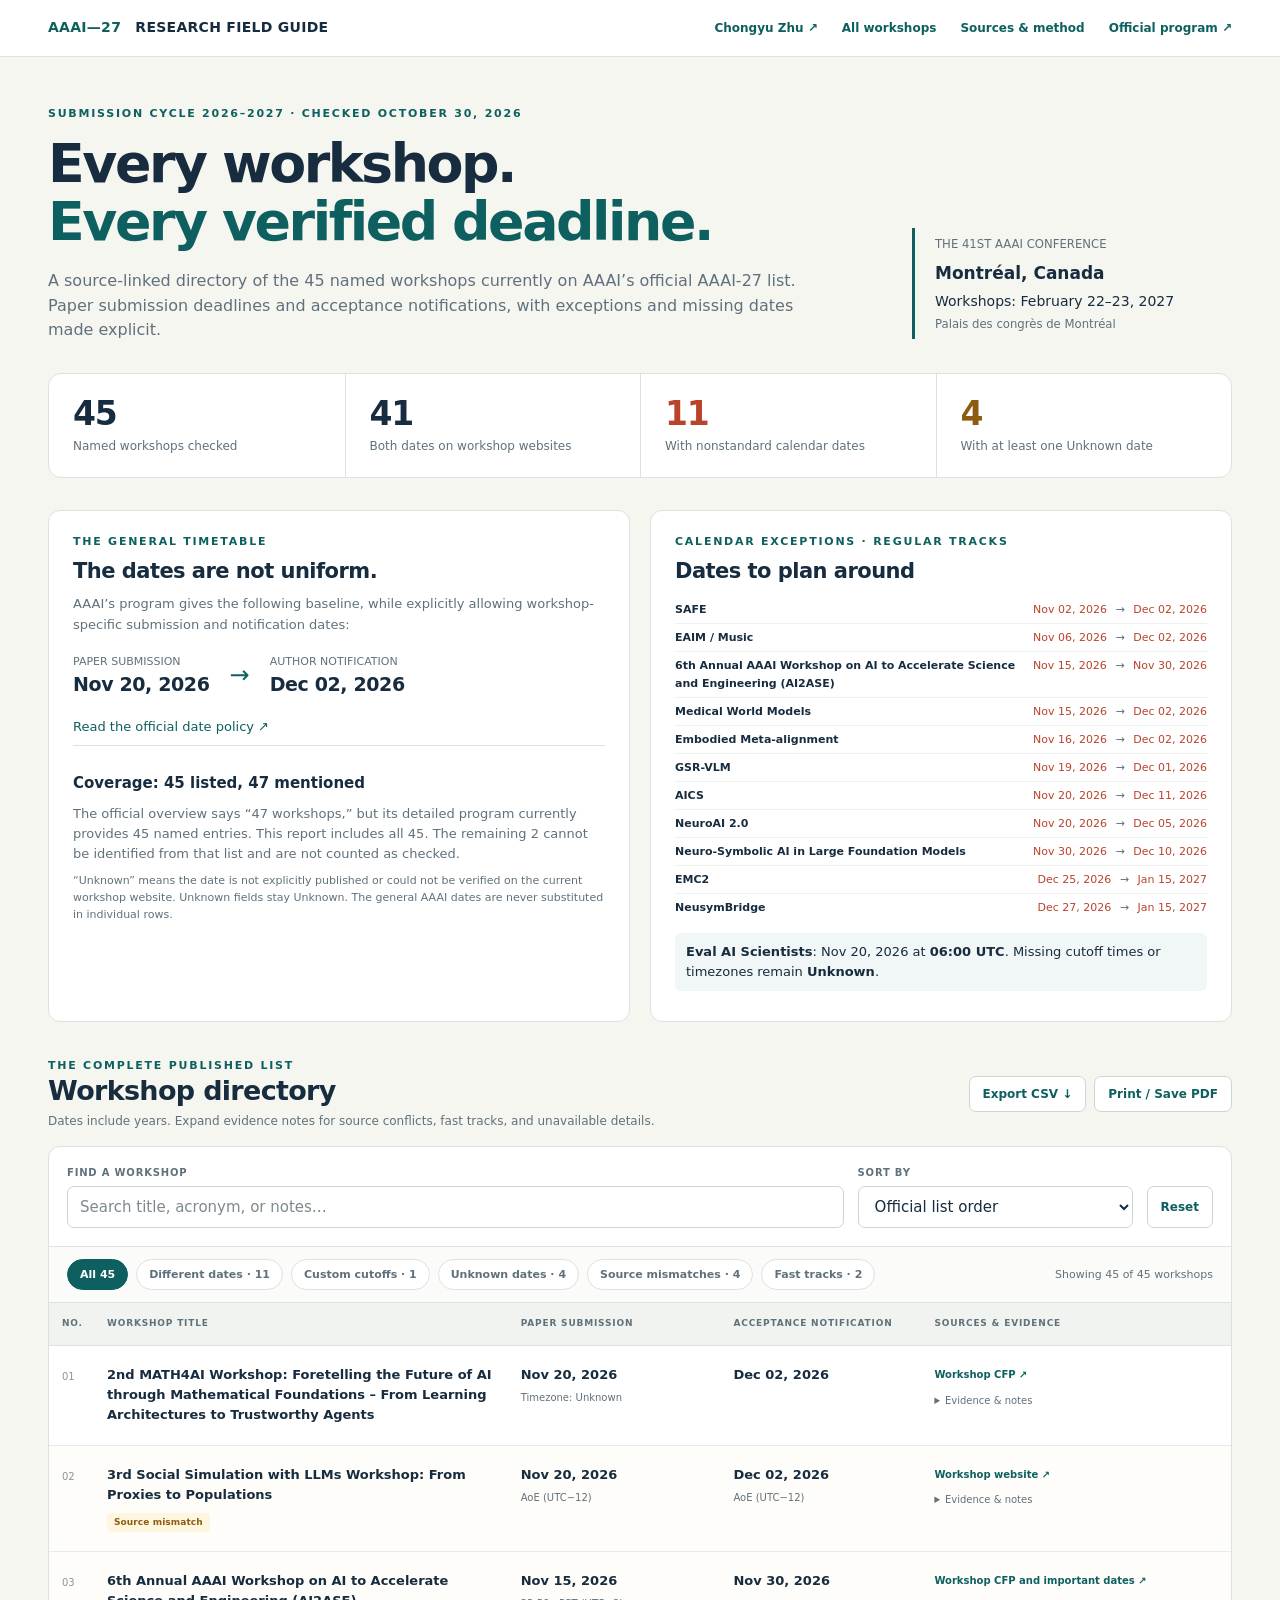
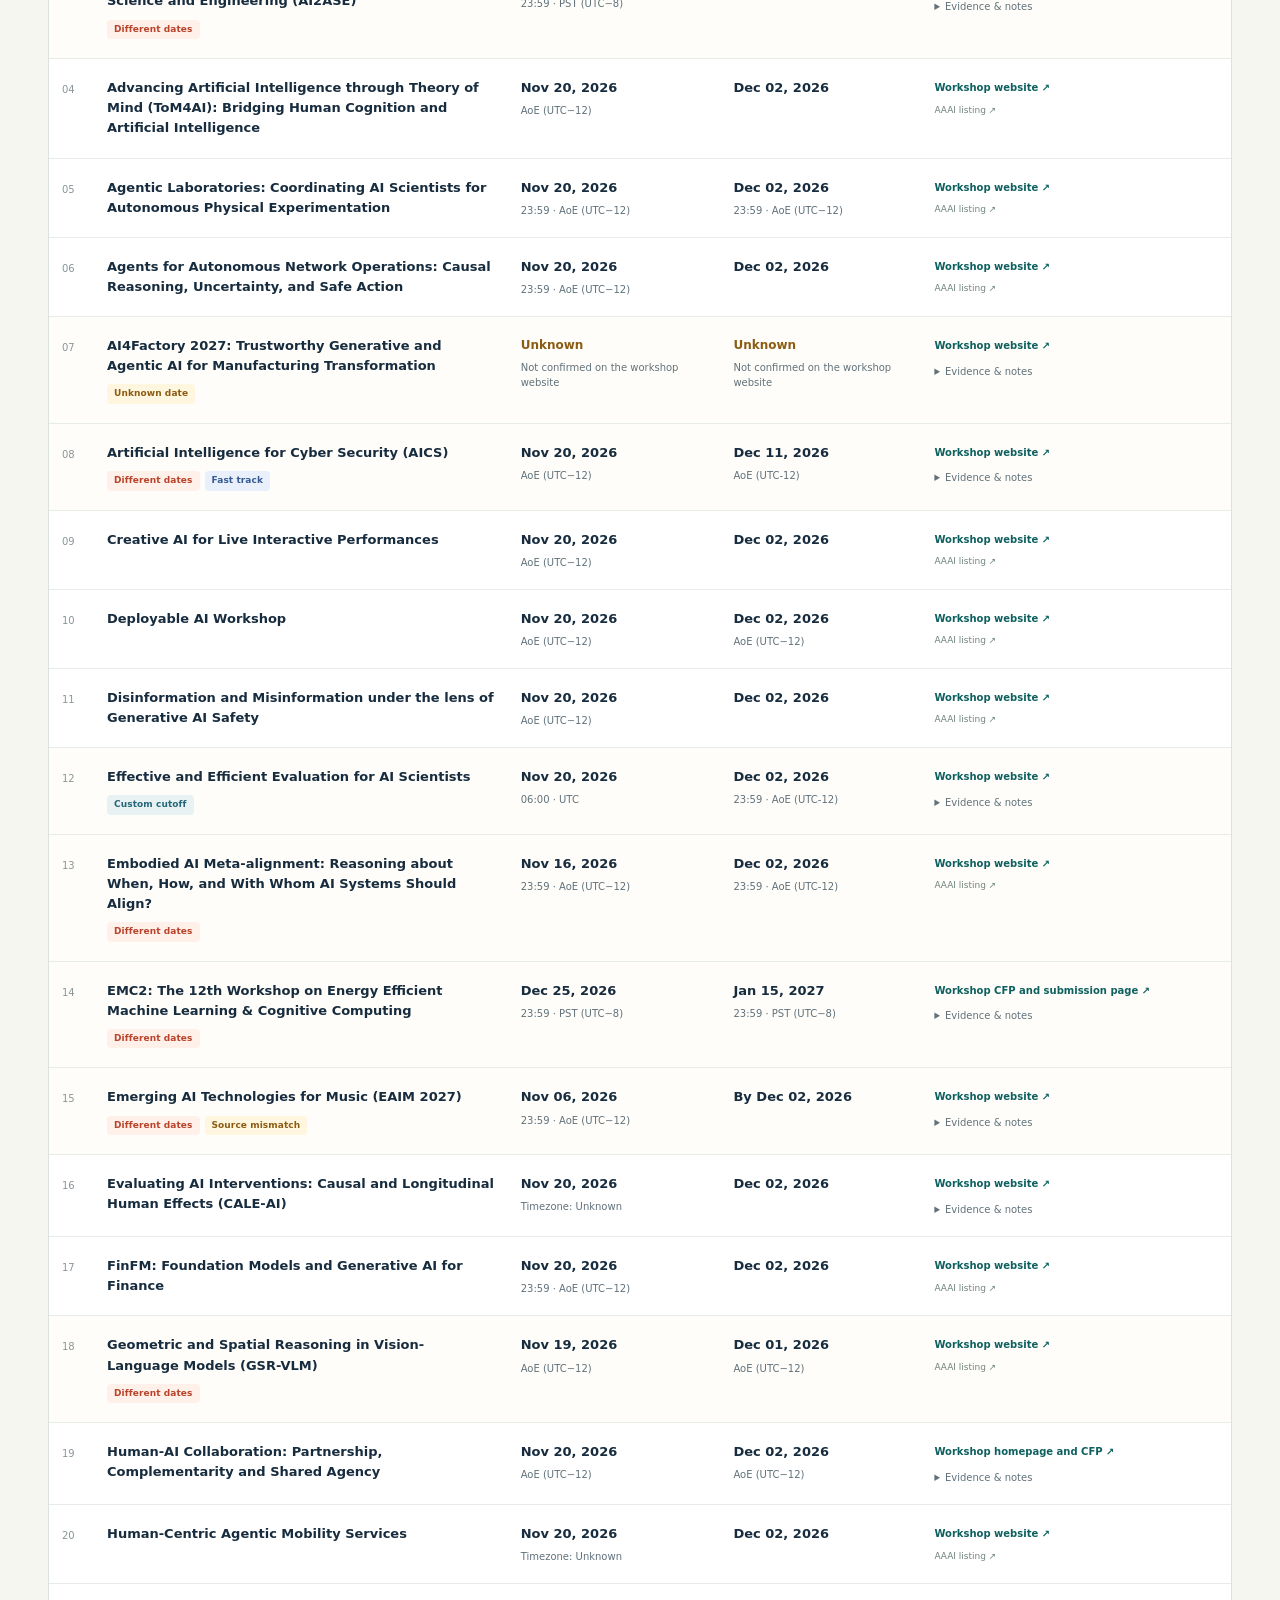
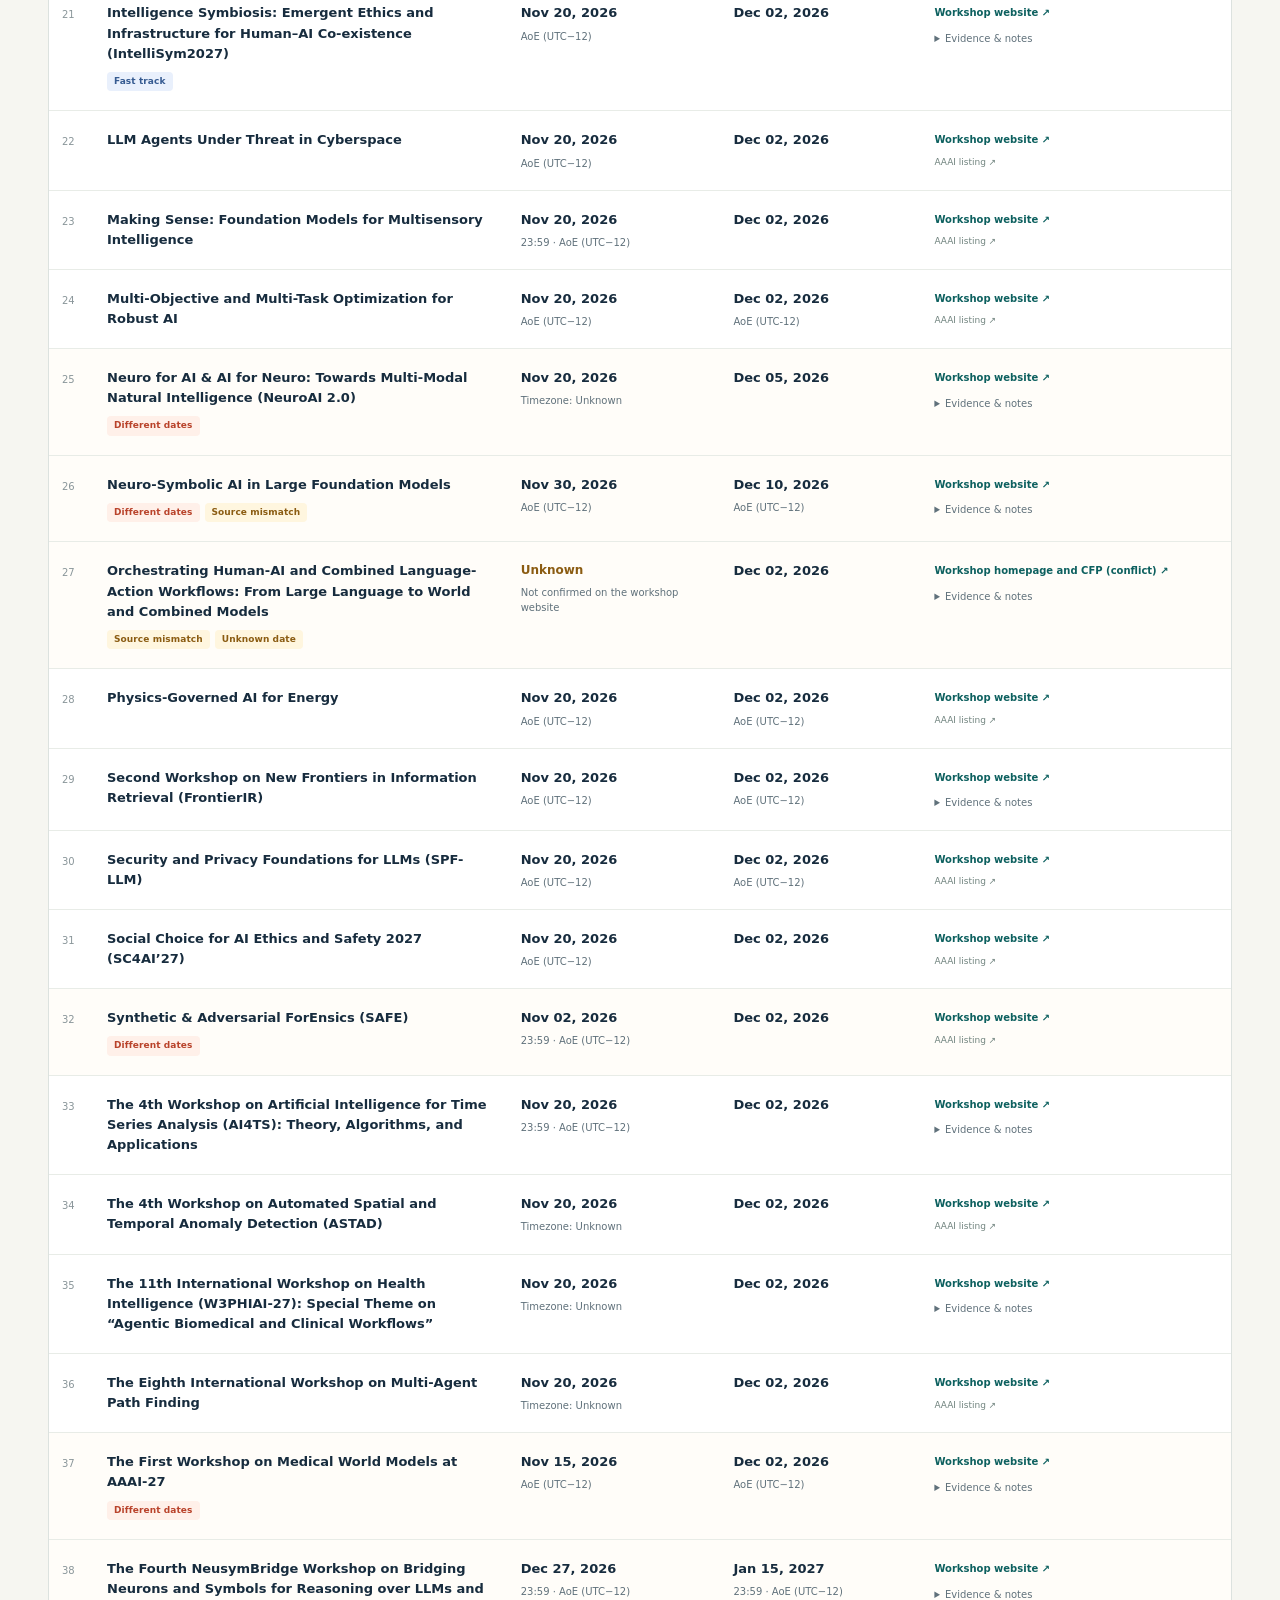
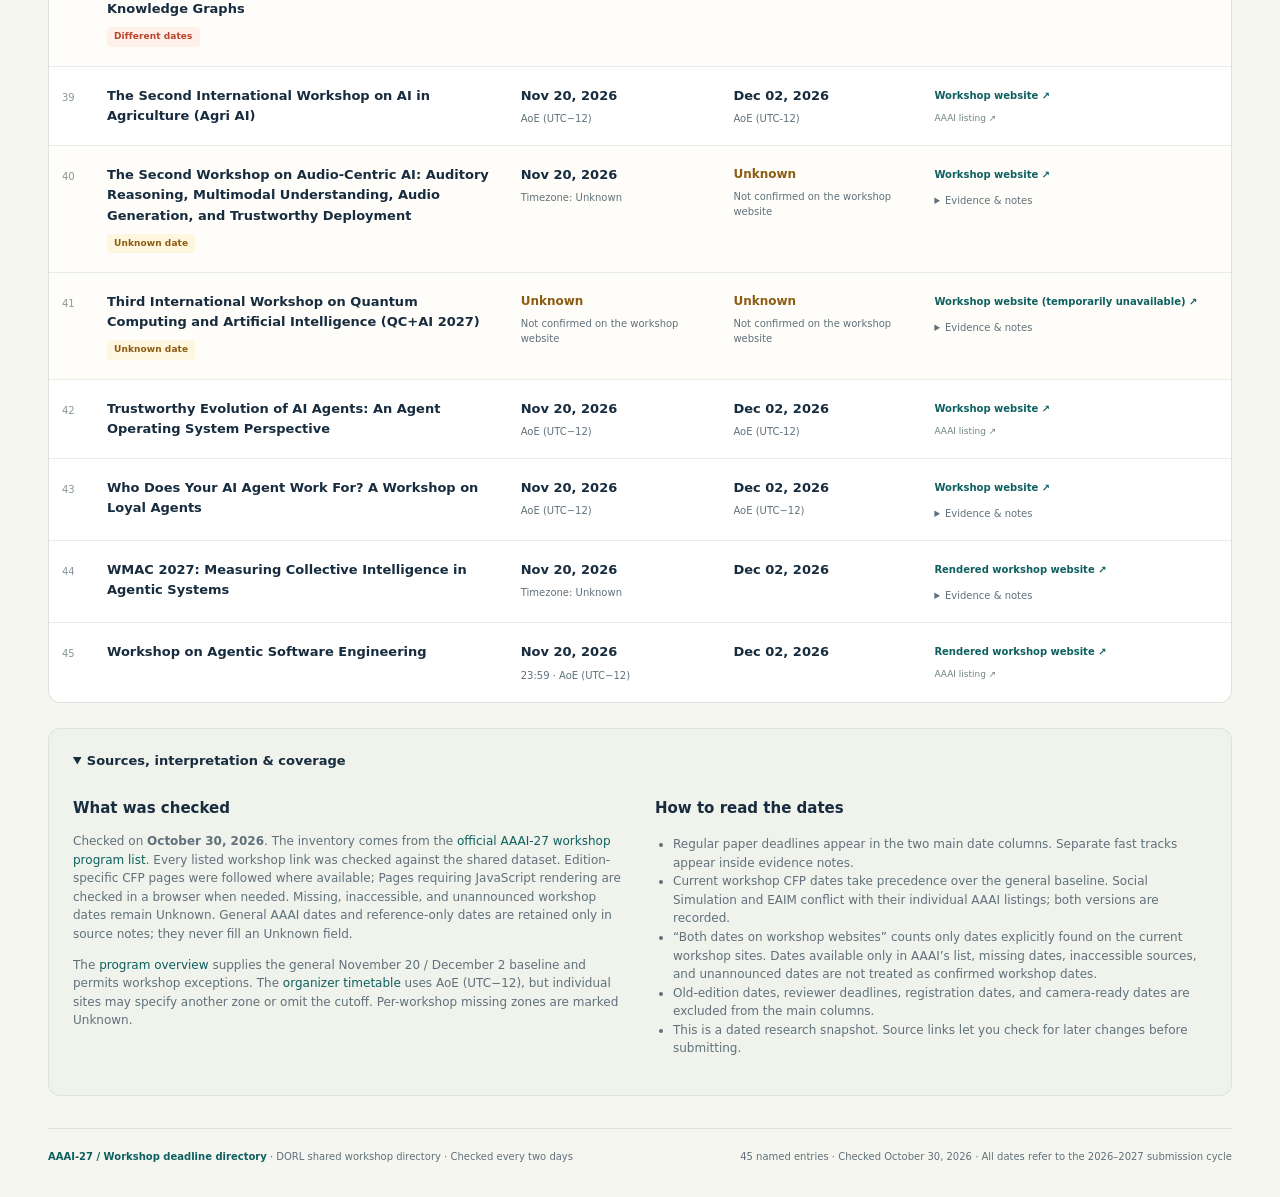
==== commit 640081d4: "Refresh workshop sources and advance EMC2 dates to the current CFP" ====
--- a/dorl/27AAAIworkshop/index.html
+++ b/dorl/27AAAIworkshop/index.html
@@ -1,8 +1,8 @@
 <!doctype html>
 <html lang="en"><head><meta charset="utf-8"><meta name="viewport" content="width=device-width,initial-scale=1">
-<meta name="description" content="All 45 named AAAI-27 workshops currently listed by AAAI, with paper submission deadlines, decision dates, source links, and discrepancies. Checked October 28, 2026.">
+<meta name="description" content="All 45 named AAAI-27 workshops currently listed by AAAI, with paper submission deadlines, decision dates, source links, and discrepancies. Checked October 30, 2026.">
 <meta name="robots" content="noindex, nofollow, noarchive"><meta name="referrer" content="no-referrer">
-<link rel="canonical" href="https://chongyuzhu.com/dorl/27AAAIworkshop/"><title>AAAI-27 Workshop Deadlines | October 28, 2026</title>
+<link rel="canonical" href="https://chongyuzhu.com/dorl/27AAAIworkshop/"><title>AAAI-27 Workshop Deadlines | October 30, 2026</title>
 <style>
 :root{--ink:#172c3e;--muted:#60717b;--bg:#f6f6f1;--paper:#fff;--line:#dce2df;--teal:#0d605f;--teal-light:#e7f2ee;--coral:#b9432b;--coral-light:#fff0e9;--gold:#8b5c12;--gold-light:#fff6df;--blue-light:#e9f0fc;--blue:#365b91}
 *{box-sizing:border-box}html{scroll-behavior:smooth}body{margin:0;color:var(--ink);background:var(--bg);font:15px/1.55 system-ui,-apple-system,"Segoe UI",sans-serif}a{color:var(--teal);text-decoration:none}a:hover{text-decoration:underline}button,input,select{font:inherit}button,a,input,select,summary{outline-offset:4px}button:focus-visible,a:focus-visible,input:focus-visible,select:focus-visible,summary:focus-visible{outline:3px solid #ca6b38}button{cursor:pointer}.wrap{max-width:1536px;margin:auto;padding:0 48px}.topbar{border-bottom:1px solid var(--line);background:var(--paper)}.topinner{display:flex;justify-content:space-between;gap:20px;align-items:center;padding-top:17px;padding-bottom:17px}.brand{font-weight:750;letter-spacing:.02em;font-size:14px}.brand span{color:var(--teal);margin-right:9px}.toplinks{display:flex;gap:24px;font-size:12px;font-weight:650}.hero{padding-top:48px;padding-bottom:32px}.eyebrow{font-size:11px;letter-spacing:.16em;font-weight:750;text-transform:uppercase;color:var(--teal)}.hero-layout{display:grid;grid-template-columns:minmax(0,1fr) 320px;gap:48px;align-items:end}h1{font-size:clamp(36px,4.2vw,62px);line-height:1.08;letter-spacing:-.045em;font-weight:750;margin:13px 0 18px}h1 span{color:var(--teal)}.dek{max-width:770px;font-size:16px;color:var(--muted);margin:0}.event{border-left:3px solid var(--teal);padding:5px 0 5px 20px;margin-bottom:4px;font-size:14px}.event strong{display:block;font-size:17px;margin:5px 0}.event small{color:var(--muted)}.stats{display:grid;grid-template-columns:repeat(4,1fr);gap:0;background:var(--paper);border:1px solid var(--line);border-radius:13px;overflow:hidden;margin-top:30px}.stat{padding:20px 24px}.stat+.stat{border-left:1px solid var(--line)}.stat strong{font-size:33px;line-height:1.2;display:block;font-variant-numeric:tabular-nums;letter-spacing:-.04em}.stat span{font-size:12px;color:var(--muted)}.stat:nth-child(3) strong{color:var(--coral)}.stat:nth-child(4) strong{color:var(--gold)}.intro-grid{display:grid;grid-template-columns:1fr 1fr;gap:20px;margin-bottom:28px}.panel{background:var(--paper);border:1px solid var(--line);padding:22px 24px;border-radius:12px}h2{font-size:21px;letter-spacing:-.025em;line-height:1.25;margin:0 0 10px}h3{font-size:15px;margin:14px 0 5px}.panel p{margin:8px 0;font-size:13px;color:var(--muted)}.baseline{display:flex;align-items:center;gap:20px;margin:18px 0}.baseline-item{font-size:11px;color:var(--muted)}.baseline-item strong{display:block;color:var(--ink);font-size:19px;letter-spacing:-.02em}.arrow{color:var(--teal);font-size:24px}.scope{border-top:1px solid var(--line);padding-top:12px}.tiny{font-size:11px!important}.exception-list{display:grid;grid-template-columns:1fr;gap:0;margin-top:12px}.exception-item{display:flex;justify-content:space-between;gap:12px;font-size:11px;padding:5px 0;border-bottom:1px solid #eef0ed}.exception-item:last-child{border:0}.exception-item>span:first-child{font-weight:650;color:var(--ink)}.exception-item>span:last-child{white-space:nowrap;color:var(--coral);font-variant-numeric:tabular-nums}.exception-item b{font-weight:400;padding:0 5px;color:var(--muted)}.cutoff-note{margin-top:12px!important;color:var(--ink)!important;background:#f1f6f6;padding:9px 11px;border-radius:6px}.sectionhead{display:flex;justify-content:space-between;align-items:center;gap:20px;margin:35px 0 15px}.sectionhead h2{font-size:27px;margin:0}.sectionhead p{font-size:12px;color:var(--muted);margin:4px 0 0}.actions{display:flex;gap:8px}.btn{border:1px solid #cbd7d2;background:var(--paper);padding:8px 13px;border-radius:7px;color:var(--teal);font-size:12px;font-weight:650}.btn:hover{background:var(--teal-light)}.toolbar{display:flex;align-items:end;gap:14px;padding:18px;background:var(--paper);border:1px solid var(--line);border-radius:12px 12px 0 0}.control{display:flex;flex-direction:column;gap:6px;min-width:180px}.control label{font-size:10px;text-transform:uppercase;letter-spacing:.08em;color:var(--muted);font-weight:750}.search{flex:1}.control input,.control select{height:42px;border:1px solid #cdd7d2;border-radius:7px;padding:8px 12px;background:#fff;color:var(--ink);min-width:0;width:100%}.control input::placeholder{color:#7d8a8f}.filters{display:flex;flex-wrap:wrap;gap:8px;background:#fbfcfa;border:1px solid var(--line);border-top:0;padding:12px 18px;align-items:center}.chip{border:1px solid var(--line);background:var(--paper);padding:6px 12px;border-radius:20px;font-size:11px;color:var(--muted);font-weight:650}.chip[aria-pressed="true"]{background:var(--teal);border-color:var(--teal);color:#fff}.results{font-size:11px;color:var(--muted);margin-left:auto}.tablebox{border:1px solid var(--line);border-top:0;border-radius:0 0 12px 12px;background:var(--paper);overflow-x:auto}table{border-collapse:collapse;width:100%;table-layout:fixed;min-width:1050px}col.idcol{width:45px}col.titlecol{width:35%}col.subcol{width:18%}col.notcol{width:17%}th{text-align:left;text-transform:uppercase;font-size:9px;letter-spacing:.09em;color:var(--muted);font-weight:750;background:#f0f3ef;padding:14px 13px;border-bottom:1px solid var(--line)}td{padding:19px 13px;vertical-align:top;border-bottom:1px solid #e8ece7;font-size:12px}tr:last-child td{border-bottom:0}tbody tr:hover{background:#fafcf9}tr.attention-row{background:#fffdf9}tr.spotlight{background:#e9f4ef!important;box-shadow:inset 4px 0 0 var(--teal)}.num{font-size:10px;color:#8a969a;font-variant-numeric:tabular-nums;padding-top:23px}.workshop-title{font-size:13px;font-weight:650;line-height:1.55;color:var(--ink);display:block}.badges{display:flex;flex-wrap:wrap;gap:5px;margin-top:8px}.badges:empty{display:none}.badge{display:inline-block;font-size:9px;line-height:1.5;letter-spacing:.01em;font-weight:700;padding:3px 7px;border-radius:4px;background:var(--teal-light);color:var(--teal)}.exception{background:var(--coral-light);color:var(--coral)}.warning{background:var(--gold-light);color:var(--gold)}.fast{background:var(--blue-light);color:var(--blue)}.timebadge{background:#e9f2f3;color:#256779}.date{font-weight:700;font-size:13px;font-variant-numeric:tabular-nums;white-space:nowrap;display:block}.unknown{color:var(--gold);font-size:12px}.sub{display:block;color:var(--muted);font-size:10px;line-height:1.5;margin-top:5px}.unconfirmed{font-size:9px;color:var(--gold)}.sourcecell>a{font-size:10px;font-weight:700}.mutedlink{color:#71847f;font-size:9px}details{margin-top:9px}summary{cursor:pointer;font-size:10px;color:var(--muted)}.detailbody{font-size:10px;color:#566870;line-height:1.65}.detailbody p{margin:8px 0}.detailbody .evidence-links{font-size:9px}.track{margin:10px 0;padding:9px;border:1px solid #dce5ed;border-radius:6px;background:#f6f8fc}.track strong{color:var(--blue);display:block;font-size:10px}.track>span{display:block;margin-top:6px}.empty{display:none;text-align:center;padding:40px;color:var(--muted)}.methodology{margin-top:25px;padding:22px 24px;border:1px solid var(--line);background:#f0f2ec;border-radius:12px}.methodology>summary{font-size:13px;font-weight:700;color:var(--ink)}.methodgrid{display:grid;grid-template-columns:1fr 1fr;gap:30px;margin-top:12px}.methodgrid p,.methodgrid li{font-size:12px;color:var(--muted)}.methodgrid ul{padding-left:18px}.footer{display:flex;justify-content:space-between;gap:20px;border-top:1px solid var(--line);padding-top:20px;padding-bottom:32px;margin-top:32px;color:var(--muted);font-size:10px}.footer strong{color:var(--teal)}.noscript{padding:12px;color:var(--gold);background:var(--gold-light);font-size:12px}[hidden]{display:none!important}
@@ -11,10 +11,10 @@
 </style></head><body>
 <div class="topbar"><div class="wrap topinner"><div class="brand"><span>AAAI—27</span> RESEARCH FIELD GUIDE</div><nav class="toplinks" aria-label="Primary"><a href="/">Chongyu Zhu ↗</a><a href="#workshops">All workshops</a><a href="#methodology">Sources & method</a><a href="https://aaai.org/conference/aaai/aaai-27/aaai-27-workshop-program/" target="_blank" rel="noopener noreferrer">Official program ↗</a></nav></div></div>
 <main class="wrap">
-<header class="hero"><div class="hero-layout"><div><div class="eyebrow">Submission cycle 2026–2027 · Checked October 28, 2026</div><h1>Every workshop.<br><span>Every verified deadline.</span></h1><p class="dek">A source-linked directory of the 45 named workshops currently on AAAI’s official AAAI-27 list. Paper submission deadlines and acceptance notifications, with exceptions and missing dates made explicit.</p></div><div class="event"><small>THE 41ST AAAI CONFERENCE</small><strong>Montréal, Canada</strong>Workshops: February 22–23, 2027<br><small>Palais des congrès de Montréal</small></div></div>
+<header class="hero"><div class="hero-layout"><div><div class="eyebrow">Submission cycle 2026–2027 · Checked October 30, 2026</div><h1>Every workshop.<br><span>Every verified deadline.</span></h1><p class="dek">A source-linked directory of the 45 named workshops currently on AAAI’s official AAAI-27 list. Paper submission deadlines and acceptance notifications, with exceptions and missing dates made explicit.</p></div><div class="event"><small>THE 41ST AAAI CONFERENCE</small><strong>Montréal, Canada</strong>Workshops: February 22–23, 2027<br><small>Palais des congrès de Montréal</small></div></div>
 <div class="stats" aria-label="Coverage statistics"><div class="stat"><strong>45</strong><span>Named workshops checked</span></div><div class="stat"><strong>41</strong><span>Both dates on workshop websites</span></div><div class="stat"><strong>11</strong><span>With nonstandard calendar dates</span></div><div class="stat"><strong>4</strong><span>With at least one Unknown date</span></div></div></header>
 <section class="intro-grid" aria-label="Deadline findings"><div class="panel"><div class="eyebrow">The general timetable</div><h2 style="margin-top:8px">The dates are not uniform.</h2><p>AAAI’s program gives the following baseline, while explicitly allowing workshop-specific submission and notification dates:</p><div class="baseline"><div class="baseline-item">PAPER SUBMISSION<strong>Nov 20, 2026</strong></div><div class="arrow">→</div><div class="baseline-item">AUTHOR NOTIFICATION<strong>Dec 02, 2026</strong></div></div><p><a href="https://aaai.org/conference/aaai/aaai-27/aaai-27-workshop-program/" target="_blank" rel="noopener noreferrer">Read the official date policy ↗</a></p><div class="scope"><h3>Coverage: 45 listed, 47 mentioned</h3><p>The official overview says “47 workshops,” but its detailed program currently provides 45 named entries. This report includes all 45. The remaining 2 cannot be identified from that list and are not counted as checked.</p><p class="tiny">“Unknown” means the date is not explicitly published or could not be verified on the current workshop website. Unknown fields stay Unknown. The general AAAI dates are never substituted in individual rows.</p></div></div>
-<div class="panel"><div class="eyebrow">Calendar exceptions · Regular tracks</div><h2 style="margin-top:8px">Dates to plan around</h2><div class="exception-list"><a href="#workshops" class="exception-item" data-focus="32"><span>SAFE</span><span>Nov 02, 2026 <b>→</b> Dec 02, 2026</span></a><a href="#workshops" class="exception-item" data-focus="15"><span>EAIM / Music</span><span>Nov 06, 2026 <b>→</b> Dec 02, 2026</span></a><a href="#workshops" class="exception-item" data-focus="3"><span>6th Annual AAAI Workshop on AI to Accelerate Science and Engineering (AI2ASE)</span><span>Nov 15, 2026 <b>→</b> Nov 30, 2026</span></a><a href="#workshops" class="exception-item" data-focus="37"><span>Medical World Models</span><span>Nov 15, 2026 <b>→</b> Dec 02, 2026</span></a><a href="#workshops" class="exception-item" data-focus="13"><span>Embodied Meta-alignment</span><span>Nov 16, 2026 <b>→</b> Dec 02, 2026</span></a><a href="#workshops" class="exception-item" data-focus="18"><span>GSR-VLM</span><span>Nov 19, 2026 <b>→</b> Dec 01, 2026</span></a><a href="#workshops" class="exception-item" data-focus="8"><span>AICS</span><span>Nov 20, 2026 <b>→</b> Dec 11, 2026</span></a><a href="#workshops" class="exception-item" data-focus="25"><span>NeuroAI 2.0</span><span>Nov 20, 2026 <b>→</b> Dec 05, 2026</span></a><a href="#workshops" class="exception-item" data-focus="26"><span>Neuro-Symbolic AI in Large Foundation Models</span><span>Nov 30, 2026 <b>→</b> Dec 10, 2026</span></a><a href="#workshops" class="exception-item" data-focus="38"><span>NeusymBridge</span><span>Dec 27, 2026 <b>→</b> Jan 15, 2027</span></a><a href="#workshops" class="exception-item" data-focus="14"><span>EMC2</span><span>Jan 08, 2027 <b>→</b> Jan 29, 2027</span></a></div><p class="cutoff-note"><strong>Eval AI Scientists</strong>: Nov 20, 2026 at <strong>06:00 UTC</strong>. Missing cutoff times or timezones remain <strong>Unknown</strong>.</p></div></section>
+<div class="panel"><div class="eyebrow">Calendar exceptions · Regular tracks</div><h2 style="margin-top:8px">Dates to plan around</h2><div class="exception-list"><a href="#workshops" class="exception-item" data-focus="32"><span>SAFE</span><span>Nov 02, 2026 <b>→</b> Dec 02, 2026</span></a><a href="#workshops" class="exception-item" data-focus="15"><span>EAIM / Music</span><span>Nov 06, 2026 <b>→</b> Dec 02, 2026</span></a><a href="#workshops" class="exception-item" data-focus="3"><span>6th Annual AAAI Workshop on AI to Accelerate Science and Engineering (AI2ASE)</span><span>Nov 15, 2026 <b>→</b> Nov 30, 2026</span></a><a href="#workshops" class="exception-item" data-focus="37"><span>Medical World Models</span><span>Nov 15, 2026 <b>→</b> Dec 02, 2026</span></a><a href="#workshops" class="exception-item" data-focus="13"><span>Embodied Meta-alignment</span><span>Nov 16, 2026 <b>→</b> Dec 02, 2026</span></a><a href="#workshops" class="exception-item" data-focus="18"><span>GSR-VLM</span><span>Nov 19, 2026 <b>→</b> Dec 01, 2026</span></a><a href="#workshops" class="exception-item" data-focus="8"><span>AICS</span><span>Nov 20, 2026 <b>→</b> Dec 11, 2026</span></a><a href="#workshops" class="exception-item" data-focus="25"><span>NeuroAI 2.0</span><span>Nov 20, 2026 <b>→</b> Dec 05, 2026</span></a><a href="#workshops" class="exception-item" data-focus="26"><span>Neuro-Symbolic AI in Large Foundation Models</span><span>Nov 30, 2026 <b>→</b> Dec 10, 2026</span></a><a href="#workshops" class="exception-item" data-focus="14"><span>EMC2</span><span>Dec 25, 2026 <b>→</b> Jan 15, 2027</span></a><a href="#workshops" class="exception-item" data-focus="38"><span>NeusymBridge</span><span>Dec 27, 2026 <b>→</b> Jan 15, 2027</span></a></div><p class="cutoff-note"><strong>Eval AI Scientists</strong>: Nov 20, 2026 at <strong>06:00 UTC</strong>. Missing cutoff times or timezones remain <strong>Unknown</strong>.</p></div></section>
 <section id="workshops" aria-labelledby="directory-title"><div class="sectionhead"><div><div class="eyebrow">THE COMPLETE PUBLISHED LIST</div><h2 id="directory-title">Workshop directory</h2><p>Dates include years. Expand evidence notes for source conflicts, fast tracks, and unavailable details.</p></div><div class="actions"><button class="btn" id="csvButton" type="button">Export CSV ↓</button><button class="btn" id="printButton" type="button">Print / Save PDF</button></div></div>
 <noscript><div class="noscript">All 45 workshops are available below. Enable JavaScript to use search, filters, sorting, and CSV export.</div></noscript>
 <div class="toolbar"><div class="control search"><label for="search">Find a workshop</label><input id="search" type="search" placeholder="Search title, acronym, or notes…" autocomplete="off"></div><div class="control"><label for="sort">Sort by</label><select id="sort"><option value="official">Official list order</option><option value="submission">Submission date · earliest first</option><option value="notification">Notification date · earliest first</option><option value="title">Title · A–Z</option></select></div><button class="btn" id="resetButton" type="button" style="height:42px">Reset</button></div>
@@ -100,8 +100,8 @@
 <tr data-id="14" class="attention-row">
       <td class="num">14</td>
       <td class="titlecell"><a class="workshop-title" href="https://www.emc2-ai.org/" target="_blank" rel="noopener noreferrer">EMC2: The 12th Workshop on Energy Efficient Machine Learning &amp; Cognitive Computing</a><div class="badges"><span class="badge exception">Different dates</span></div></td>
-      <td><time class="date" datetime="2027-01-08">Jan 08, 2027</time><span class="sub">23:59 · PST (UTC−8)</span></td><td><time class="date" datetime="2027-01-29">Jan 29, 2027</time><span class="sub">23:59 · PST (UTC-8)</span></td>
-      <td class="sourcecell"><a href="https://www.emc2-ai.org/aaai-27" target="_blank" rel="noopener noreferrer">Workshop website ↗</a><details><summary>Evidence & notes</summary><div class="detailbody"><p>The edition-specific CFP states January 8, 2027 at 23:59 PST for submission and January 29, 2027 at 23:59 PST for notification.</p><p class="evidence-links"><a href="https://www.emc2-ai.org/" target="_blank" rel="noopener noreferrer">Workshop website ↗</a> · <a href="https://aaai.org/conference/aaai/aaai-27/aaai-27-workshop-program-list/" target="_blank" rel="noopener noreferrer">AAAI individual CFP ↗</a></p></div></details></td>
+      <td><time class="date" datetime="2026-12-25">Dec 25, 2026</time><span class="sub">23:59 · PST (UTC−8)</span></td><td><time class="date" datetime="2027-01-15">Jan 15, 2027</time><span class="sub">23:59 · PST (UTC−8)</span></td>
+      <td class="sourcecell"><a href="https://www.emc2-ai.org/aaai-27" target="_blank" rel="noopener noreferrer">Workshop CFP and submission page ↗</a><details><summary>Evidence & notes</summary><div class="detailbody"><p>The current AAAI-27 edition CFP and submission page both state December 25, 2026 at 23:59 PST for paper submission and January 15, 2027 at 23:59 PST for acceptance and author notification. Compared with the previous verified snapshot, both dates are 14 days earlier.</p><p class="evidence-links"><a href="https://www.emc2-ai.org/" target="_blank" rel="noopener noreferrer">Workshop website ↗</a> · <a href="https://aaai.org/conference/aaai/aaai-27/aaai-27-workshop-program-list/" target="_blank" rel="noopener noreferrer">AAAI individual CFP ↗</a></p></div></details></td>
     </tr>
 <tr data-id="15" class="attention-row">
       <td class="num">15</td>
@@ -289,10 +289,10 @@
       <td><time class="date" datetime="2026-11-20">Nov 20, 2026</time><span class="sub">23:59 · AoE (UTC−12)</span></td><td><time class="date" datetime="2026-12-02">Dec 02, 2026</time></td>
       <td class="sourcecell"><a href="https://agenticse-aaai.github.io/" target="_blank" rel="noopener noreferrer">Rendered workshop website ↗</a><span class="sub"><a class="mutedlink" href="https://aaai.org/conference/aaai/aaai-27/aaai-27-workshop-program-list/" target="_blank" rel="noopener noreferrer">AAAI listing ↗</a></span></td>
     </tr></tbody></table><div class="empty" id="emptyState">No workshops match this search. Try another keyword or reset the filters.</div></div></section>
-<details class="methodology" id="methodology" open><summary>Sources, interpretation & coverage</summary><div class="methodgrid"><div><h3>What was checked</h3><p>Checked on <strong>October 28, 2026</strong>. The inventory comes from the <a href="https://aaai.org/conference/aaai/aaai-27/aaai-27-workshop-program-list/" target="_blank" rel="noopener noreferrer">official AAAI-27 workshop program list</a>. Every listed workshop link was checked against the shared dataset. Edition-specific CFP pages were followed where available; Pages requiring JavaScript rendering are checked in a browser when needed. Missing, inaccessible, and unannounced workshop dates remain Unknown. General AAAI dates and reference-only dates are retained only in source notes; they never fill an Unknown field.</p><p>The <a href="https://aaai.org/conference/aaai/aaai-27/aaai-27-workshop-program/" target="_blank" rel="noopener noreferrer">program overview</a> supplies the general November 20 / December 2 baseline and permits workshop exceptions. The <a href="https://aaai.org/conference/aaai/aaai-27/workshops-call/" target="_blank" rel="noopener noreferrer">organizer timetable</a> uses AoE (UTC−12), but individual sites may specify another zone or omit the cutoff. Per-workshop missing zones are marked Unknown.</p></div><div><h3>How to read the dates</h3><ul><li>Regular paper deadlines appear in the two main date columns. Separate fast tracks appear inside evidence notes.</li><li>Current workshop CFP dates take precedence over the general baseline. Social Simulation and EAIM conflict with their individual AAAI listings; both versions are recorded.</li><li>“Both dates on workshop websites” counts only dates explicitly found on the current workshop sites. Dates available only in AAAI’s list, missing dates, inaccessible sources, and unannounced dates are not treated as confirmed workshop dates.</li><li>Old-edition dates, reviewer deadlines, registration dates, and camera-ready dates are excluded from the main columns.</li><li>This is a dated research snapshot. Source links let you check for later changes before submitting.</li></ul></div></div></details>
-<footer class="footer"><span><strong>AAAI-27 / Workshop deadline directory</strong> · DORL shared workshop directory · Checked every two days</span><span>45 named entries · Checked October 28, 2026 · All dates refer to the 2026–2027 submission cycle</span></footer>
+<details class="methodology" id="methodology" open><summary>Sources, interpretation & coverage</summary><div class="methodgrid"><div><h3>What was checked</h3><p>Checked on <strong>October 30, 2026</strong>. The inventory comes from the <a href="https://aaai.org/conference/aaai/aaai-27/aaai-27-workshop-program-list/" target="_blank" rel="noopener noreferrer">official AAAI-27 workshop program list</a>. Every listed workshop link was checked against the shared dataset. Edition-specific CFP pages were followed where available; Pages requiring JavaScript rendering are checked in a browser when needed. Missing, inaccessible, and unannounced workshop dates remain Unknown. General AAAI dates and reference-only dates are retained only in source notes; they never fill an Unknown field.</p><p>The <a href="https://aaai.org/conference/aaai/aaai-27/aaai-27-workshop-program/" target="_blank" rel="noopener noreferrer">program overview</a> supplies the general November 20 / December 2 baseline and permits workshop exceptions. The <a href="https://aaai.org/conference/aaai/aaai-27/workshops-call/" target="_blank" rel="noopener noreferrer">organizer timetable</a> uses AoE (UTC−12), but individual sites may specify another zone or omit the cutoff. Per-workshop missing zones are marked Unknown.</p></div><div><h3>How to read the dates</h3><ul><li>Regular paper deadlines appear in the two main date columns. Separate fast tracks appear inside evidence notes.</li><li>Current workshop CFP dates take precedence over the general baseline. Social Simulation and EAIM conflict with their individual AAAI listings; both versions are recorded.</li><li>“Both dates on workshop websites” counts only dates explicitly found on the current workshop sites. Dates available only in AAAI’s list, missing dates, inaccessible sources, and unannounced dates are not treated as confirmed workshop dates.</li><li>Old-edition dates, reviewer deadlines, registration dates, and camera-ready dates are excluded from the main columns.</li><li>This is a dated research snapshot. Source links let you check for later changes before submitting.</li></ul></div></div></details>
+<footer class="footer"><span><strong>AAAI-27 / Workshop deadline directory</strong> · DORL shared workshop directory · Checked every two days</span><span>45 named entries · Checked October 30, 2026 · All dates refer to the 2026–2027 submission cycle</span></footer>
 </main>
-<script id="workshopData" type="application/json">[{"id": 1, "title": "2nd MATH4AI Workshop: Foretelling the Future of AI through Mathematical Foundations – From Learning Architectures to Trustworthy Agents", "website": "https://sites.google.com/view/math4aiworkshop2027", "officialLine": 204, "officialDates": ["* Submission Deadline: November 20, 2026", "* Notification of Acceptance: December 2, 2026"], "submission": "2026-11-20", "notification": "2026-12-02", "submissionTime": "", "submissionZone": "Unknown", "notificationQualifier": "", "basis": "Workshop CFP", "source": "https://sites.google.com/view/math4aiworkshop2027/call-of-papers", "notes": ["Both dates are explicitly published on the current workshop CFP page. The cutoff time and timezone are not specified."], "flags": [], "fastTracks": [], "exception": false, "incomplete": false, "attention": false, "checked": "2026-10-28", "notificationTime": "", "notificationZone": "Unknown", "history": [{"verifiedOn": "2026-10-28", "supersededOn": "2026-10-19", "values": {"submission": null, "notification": null, "submissionTime": "", "submissionZone": "Unknown", "notificationTime": "", "notificationZone": "Unknown", "notificationQualifier": ""}, "source": "https://sites.google.com/view/math4aiworkshop2027", "reason": "Updated after a new full check of the current workshop pages; missing cutoff details are not inferred."}], "verification": {"checkedAt": "2026-10-28T15:26:28.596064+00:00", "status": "confirmed", "sources": [{"url": "https://sites.google.com/view/math4aiworkshop2027", "method": "HTTP", "httpStatus": 200, "excerpt": ""}, {"url": "https://sites.google.com/view/math4aiworkshop2027/call-of-papers", "method": "HTTP", "httpStatus": 200, "excerpt": "Papers should be submitted via OpenReview | Important Dates | Submission Deadline: November 20, 2026 | Notification of Acceptance: December 2, 2026 | © AAAI 2027 Workshop on Foretelling the Future of AI through Mathematical Foundations - From Learning Architectures to Trustworthy Agents | Google Sites"}]}}, {"id": 2, "title": "3rd Social Simulation with LLMs Workshop: From Proxies to Populations", "website": "https://sites.google.com/view/social-sims-with-llms/social-sim27", "officialLine": 250, "officialDates": ["Submission Deadline: 06 Nov 2026, 00:00 GMT-5"], "submission": "2026-11-20", "notification": "2026-12-02", "submissionTime": "", "submissionZone": "AoE (UTC−12)", "notificationQualifier": "", "basis": "Workshop website", "source": "https://sites.google.com/view/social-sims-with-llms/social-sim27", "notes": ["Source mismatch: the workshop website lists November 20, 2026 (AoE), but AAAI’s individual CFP lists November 6, 2026, 00:00 GMT−5. The table follows the workshop website; confirm this discrepancy before relying on the later deadline."], "flags": ["conflict"], "fastTracks": [], "exception": false, "incomplete": false, "attention": true, "checked": "2026-10-28", "notificationTime": "", "notificationZone": "AoE (UTC−12)", "history": [{"verifiedOn": "2026-10-28", "supersededOn": "2026-10-19", "values": {"submission": "2026-11-20", "notification": "2026-12-02", "submissionTime": "", "submissionZone": "AoE (UTC−12)", "notificationTime": "", "notificationZone": "Unknown", "notificationQualifier": ""}, "source": "https://sites.google.com/view/social-sims-with-llms/social-sim27", "reason": "Updated after a new full check of the current workshop pages; missing cutoff details are not inferred."}], "verification": {"checkedAt": "2026-10-28T15:26:28.596064+00:00", "status": "confirmed_with_source_mismatch", "sources": [{"url": "https://sites.google.com/view/social-sims-with-llms/social-sim27", "method": "HTTP", "httpStatus": 200, "excerpt": "Key Dates: | Submission Deadline: November 20, 2026, AoE | Accept/Reject Notification: December 2, 2026, AoE | Camera Ready Deadline: December 9, 2026, AoE | Workshop Date: February 22 or 23, 2027 (TBD)"}, {"url": "https://sites.google.com/view/social-sims-with-llms/call-for-papers-2027", "method": "HTTP", "httpStatus": 200, "excerpt": "Key Dates | Submission Deadline: November 20, 2026, AoE | Accept/Reject Notification: December 2, 2026, AoE | Camera Ready Deadline: December 9, 2026, AoE | Workshop Date: February 2027 (exact date TBD)"}]}}, {"id": 3, "title": "6th Annual AAAI Workshop on AI to Accelerate Science and Engineering (AI2ASE)", "website": "https://ai-2-ase.github.io/", "officialLine": 293, "officialDates": [], "submission": "2026-11-15", "notification": "2026-11-30", "submissionTime": "23:59", "submissionZone": "PST (UTC−8)", "notificationQualifier": "", "basis": "Workshop CFP and important dates", "source": "https://ai-2-ase.github.io/dates/", "notes": ["The current workshop CFP and linked Important Dates page both state November 15, 2026, 11:59 PM PST for paper submission and November 30, 2026 for notification. A notification cutoff and timezone are not stated."], "flags": [], "fastTracks": [], "exception": true, "incomplete": false, "attention": true, "checked": "2026-10-28", "notificationTime": "", "notificationZone": "Unknown", "history": [{"verifiedOn": "2026-10-28", "supersededOn": "2026-10-19", "values": {"submission": null, "notification": null, "submissionTime": "", "submissionZone": "Unknown", "notificationTime": "", "notificationZone": "Unknown", "notificationQualifier": ""}, "source": "https://ai-2-ase.github.io/", "reason": "Updated after a new full check of the current workshop pages; missing cutoff details are not inferred."}], "verification": {"checkedAt": "2026-10-28T15:26:28.596064+00:00", "status": "confirmed", "sources": [{"url": "https://ai-2-ase.github.io/", "method": "HTTP", "httpStatus": 200, "excerpt": "Call for Papers | Important Dates | AAAI 2027 | Previous Workshops"}, {"url": "https://ai-2-ase.github.io/dates/", "method": "HTTP", "httpStatus": 200, "excerpt": "Call for Papers | Important Dates | AAAI 2027 | Previous Workshops | Dates | Paper submission deadline: November 15, 2026 (11:59 PM PST). | Notification: November 30, 2026. | Camera-ready deadline: To be announced. | Workshop date: To be announced."}, {"url": "https://ai-2-ase.github.io/cop/", "method": "HTTP", "httpStatus": 200, "excerpt": "Call for Papers | Important Dates | AAAI 2027 | Previous Workshops | Submission Site: Submit your paper via Microsoft CMT. | Paper submission deadline: November 15, 2026 (11:59 PM PST). | Notification: November 30, 2026. | The accepted papers will be considered non-archival. | CMT acknowledgement: The Microsoft CMT service was used for managing the peer-reviewing process for this conference. This service was provided for free by Microsoft and they bore all expenses, including costs for Azure cloud services as well as for software development and support."}]}}, {"id": 4, "title": "Advancing Artificial Intelligence through Theory of Mind (ToM4AI): Bridging Human Cognition and Artificial Intelligence", "website": "https://tom4ai.github.io/AAAI2027/call-for-papers/", "officialLine": 340, "officialDates": [], "submission": "2026-11-20", "notification": "2026-12-02", "submissionTime": "", "submissionZone": "AoE (UTC−12)", "notificationQualifier": "", "basis": "Workshop website", "source": "https://tom4ai.github.io/AAAI2027/call-for-papers/", "notes": [], "flags": [], "fastTracks": [], "exception": false, "incomplete": false, "attention": false, "checked": "2026-10-28", "notificationTime": "", "notificationZone": "Unknown", "verification": {"checkedAt": "2026-10-28T15:26:28.596064+00:00", "status": "confirmed", "sources": [{"url": "https://tom4ai.github.io/AAAI2027/call-for-papers/", "method": "HTTP", "httpStatus": 200, "excerpt": "the official author kit can be downloaded here. | Important dates: | 20/11/2026 - submissions due (AOE) | 02/12/2026 - authors notification | Topics include (but are not limited to):"}]}}, {"id": 5, "title": "Agentic Laboratories: Coordinating AI Scientists for Autonomous Physical Experimentation", "website": "https://siavashhkh.github.io/agentic-labs-aaai27/", "officialLine": 386, "officialDates": [], "submission": "2026-11-20", "notification": "2026-12-02", "submissionTime": "23:59", "submissionZone": "AoE (UTC−12)", "notificationQualifier": "", "basis": "Workshop website", "source": "https://siavashhkh.github.io/agentic-labs-aaai27/", "notes": [], "flags": [], "fastTracks": [], "exception": false, "incomplete": false, "attention": false, "checked": "2026-10-28", "notificationTime": "23:59", "notificationZone": "AoE (UTC−12)", "history": [{"verifiedOn": "2026-10-28", "supersededOn": "2026-10-19", "values": {"submission": "2026-11-20", "notification": "2026-12-02", "submissionTime": "23:59", "submissionZone": "AoE (UTC−12)", "notificationTime": "", "notificationZone": "Unknown", "notificationQualifier": ""}, "source": "https://siavashhkh.github.io/agentic-labs-aaai27/", "reason": "Updated after a new full check of the current workshop pages; missing cutoff details are not inferred."}], "verification": {"checkedAt": "2026-10-28T15:26:28.596064+00:00", "status": "confirmed", "sources": [{"url": "https://siavashhkh.github.io/agentic-labs-aaai27/", "method": "HTTP", "httpStatus": 200, "excerpt": "Authors of submitted workshop papers may be asked to review at least one other submission. Please make sure at least one author per paper has an OpenReview profile and is available during the review period. More about reviewing | Important dates | Timeline | Submission siteOpenReview | Paper submission deadlineFri, Nov 20, 2026 | Author notificationWed, Dec 2, 2026 | Camera-ready deadlineTBA | Workshop dayMon, Feb 22 or Tue, Feb 23, 2027 Day TBA | The AAAI-27 workshop program takes place Monday, February 22 and Tuesday, February 23, 2027, at the Palais des Congrès de Montréal. Deadlines follow the AAAI-27 workshop program guidelines. All deadlines are 23:59 Anywhere on Earth (AoE). | Program | Tentative schedule | We will send you an invitation through OpenReview. | Reviewing takes place between the submission deadline (November 20, 2026) and author notification (December 2, 2026). | Prof. Siavash H. Khajavisiavash.khajavi@aalto.fi | Mrs. Zixuan Liuzliu41@tulane.edu"}]}}, {"id": 6, "title": "Agents for Autonomous Network Operations: Causal Reasoning, Uncertainty, and Safe Action", "website": "https://a2netops.github.io/", "officialLine": 438, "officialDates": ["Submissions are due November 20, 2026, at 11:59 PM AoE; notifications will be sent by December 2, 2026."], "submission": "2026-11-20", "notification": "2026-12-02", "submissionTime": "23:59", "submissionZone": "AoE (UTC−12)", "notificationQualifier": "", "basis": "Workshop website", "source": "https://a2netops.github.io/", "notes": [], "flags": [], "fastTracks": [], "exception": false, "incomplete": false, "attention": false, "checked": "2026-10-28", "notificationTime": "", "notificationZone": "Unknown", "verification": {"checkedAt": "2026-10-28T15:26:28.596064+00:00", "status": "confirmed", "sources": [{"url": "https://a2netops.github.io/", "method": "HTTP", "httpStatus": 200, "excerpt": "WhereMontréal, CanadaPalais des congrès | Submission deadlineNovember 20, 2026Anywhere on Earth (UTC−12) | Oct 8, 2026 | The call for participation is live. OpenReview submissions open October 16, 2026. | Authors should create or update their OpenReview profiles well before the deadline. New profiles without an institutional email may require moderation; profiles created with an institutional email are activated automatically. | Important dates | Mark your calendar. | Oct 16, 2026OpenReview submissions open12:00 AM AoE (UTC−12) | Nov 20, 2026Workshop submissions due11:59 PM AoE (UTC−12) | Dec 2, 2026Author notifications | Dec 15, 2026AAAI-27 early registration ends | Feb 22 or 23, 2027One-day workshopExact day and room TBA"}]}}, {"id": 7, "title": "AI4Factory 2027: Trustworthy Generative and Agentic AI for Manufacturing Transformation", "website": "https://iamtirthankar.github.io/AI4Factory-2027/", "officialLine": 510, "officialDates": [], "submission": null, "notification": null, "submissionTime": "", "submissionZone": "Unknown", "notificationQualifier": "", "basis": "Workshop website", "source": "https://iamtirthankar.github.io/AI4Factory-2027/", "notes": ["The workshop timeline explicitly marks paper submission and author notification as “To be announced.”"], "flags": [], "fastTracks": [], "exception": false, "incomplete": true, "attention": true, "checked": "2026-10-28", "notificationTime": "", "notificationZone": "Unknown", "verification": {"checkedAt": "2026-10-28T15:26:28.596064+00:00", "status": "dates_unpublished", "sources": [{"url": "https://iamtirthankar.github.io/AI4Factory-2027/", "method": "HTTP", "httpStatus": 200, "excerpt": "Coming soon | Important Dates | Workshop timeline | The final schedule can be inserted here once the AAAI 2027 workshop calendar and submission timeline are confirmed. | Paper submission | To be announced | Author notification | To be announced | Camera-ready"}]}}, {"id": 8, "title": "Artificial Intelligence for Cyber Security (AICS)", "website": "https://aics.site/AICS2027/", "officialLine": 567, "officialDates": [], "submission": "2026-11-20", "notification": "2026-12-11", "submissionTime": "", "submissionZone": "AoE (UTC−12)", "notificationQualifier": "", "basis": "Workshop website", "source": "https://aics.site/AICS2027/cfp.html", "notes": ["The CFP gives December 11, 2026 (AoE) for author notification. The fast-track paragraph gives December 2, 2026 (AoE); the sidebar still says December 2, 2025. This internal year mismatch is unresolved."], "flags": ["fasttrack-uncertain"], "fastTracks": [{"label": "AAAI main-conference fast track", "submission": null, "notification": null, "zone": "AoE (UTC−12)", "note": "Unknown: the CFP body gives December 2, 2026 but the sidebar gives December 2, 2025. No separate fast-track notification is stated. Neither field is inferred from the regular track."}], "exception": true, "incomplete": false, "attention": true, "checked": "2026-10-28", "notificationTime": "", "notificationZone": "AoE (UTC-12)", "verification": {"checkedAt": "2026-10-28T15:26:28.596064+00:00", "status": "confirmed", "sources": [{"url": "https://aics.site/AICS2027/", "method": "HTTP", "httpStatus": 200, "excerpt": "Organization | Important Dates | Website Launched | October 04, 2026 | Paper Submission Deadline | November 20, 2026 | (Fast Track) Dec 02, 2025 (AOE) | Author Notification | December 11, 2026 (AOE) | AAAI-27 Conference"}, {"url": "https://aics.site/AICS2027/cfp.html", "method": "HTTP", "httpStatus": 200, "excerpt": "Organization | Important Dates | Website Launched | October 04, 2026 | Paper Submission Deadline | November 20, 2026 | (Fast Track) Dec 02, 2025 (AOE) | Author Notification | December 11, 2026 (AOE) | AAAI-27 Conference"}]}}, {"id": 9, "title": "Creative AI for Live Interactive Performances", "website": "https://sites.google.com/view/clip27", "officialLine": 617, "officialDates": ["* Submission Deadline: 20th November 2026 AoE", "* Notifications sent to Authors: 2nd December 2026"], "submission": "2026-11-20", "notification": "2026-12-02", "submissionTime": "", "submissionZone": "AoE (UTC−12)", "notificationQualifier": "", "basis": "Workshop website", "source": "https://sites.google.com/view/clip27", "notes": [], "flags": [], "fastTracks": [], "exception": false, "incomplete": false, "attention": false, "checked": "2026-10-28", "notificationTime": "", "notificationZone": "Unknown", "verification": {"checkedAt": "2026-10-28T15:26:28.596064+00:00", "status": "confirmed", "sources": [{"url": "https://sites.google.com/view/clip27", "method": "HTTP", "httpStatus": 200, "excerpt": "The workshop format is currently subject to changes. | Important Dates | Deadline: 20th November 2026 AoE | Notifications Sent to Authors: 2nd December 2026"}, {"url": "https://sites.google.com/view/clip27/call-for-papers", "method": "HTTP", "httpStatus": 200, "excerpt": "Call For Papers | The workshop accepts full paper submissions with the option of publishing in our Springer proceedings and abstract submissions where accepted abstracts will be presented as a poster and not published in the proceedings. | We invite original research papers, position papers, and case studies (up to 15 pages excluding references) following Springer format. Authors encouraged to include prototype implementation descriptions as well as bring along a demo of the work | Specific areas of interest include but are not limited to: | All presentations must be in person. Virtual Presentations are not permitted. | Paper deadline: 20th November 2026 AoE | Notifications Sent to Authors: 2nd December 2026 | Camera-ready: 16th December 2026"}, {"url": "https://sites.google.com/view/clip27/submission-guidelines", "method": "HTTP", "httpStatus": 200, "excerpt": "Submission Guidelines | The workshop accepts full paper submissions with the option of publishing in our Springer proceedings and abstract submissions where accepted abstracts will be presented as a poster and not published in the proceedings. | Full paper submission | Format: All submissions must be a single PDF file up to maximum 15 pages excluding references. We welcome high-quality original papers. Work-in-progress welcome. Authors encouraged to include prototype implementation descriptions as well as bring along a physical demo of the work. | Style: You must format your submission using the Springer format. Please include the references and supplementary materials in the same PDF. The maximum file size for submissions is 50MB. Submissions that violate the AAAI style (e.g., by decreasing margins or font sizes) or page limits may be rejected without further review."}]}}, {"id": 10, "title": "Deployable AI Workshop", "website": "https://dai-workshop.github.io/", "officialLine": 664, "officialDates": ["Workshop Submissions Due to Organizers: November 20, 2026", "Notifications Sent to Authors: December 2, 2026"], "submission": "2026-11-20", "notification": "2026-12-02", "submissionTime": "", "submissionZone": "AoE (UTC−12)", "notificationQualifier": "", "basis": "Workshop website", "source": "https://dai-workshop.github.io/", "notes": [], "flags": [], "fastTracks": [], "exception": false, "incomplete": false, "attention": false, "checked": "2026-10-28", "notificationTime": "", "notificationZone": "AoE (UTC−12)", "history": [{"verifiedOn": "2026-10-28", "supersededOn": "2026-10-19", "values": {"submission": "2026-11-20", "notification": "2026-12-02", "submissionTime": "", "submissionZone": "AoE (UTC−12)", "notificationTime": "", "notificationZone": "Unknown", "notificationQualifier": ""}, "source": "https://dai-workshop.github.io/", "reason": "Updated after a new full check of the current workshop pages; missing cutoff details are not inferred."}], "verification": {"checkedAt": "2026-10-28T15:26:28.596064+00:00", "status": "confirmed", "sources": [{"url": "https://dai-workshop.github.io/", "method": "HTTP", "httpStatus": 200, "excerpt": "News | Submission Deadline:  20 November 2026 | Speaker List TBD | About | Key Dates | Paper Deadline: 20 November 2026 | Notification: 2nd December 2026 | Camera-ready: 20 December 2026 | All deadlines follow the Anywhere on Earth (AoE) timezone. | Submission Site | Submit papers through the Deployable AI Workshop Submission Portal on OpenReview (Workshop Submission Portal) | been recently accepted, , provided they do not breach any dual-submission or anonymity policies of those venues. The workshop is a non-archival venue and will not | have official proceedings. Workshop submissions can be subsequently or concurrently | submitted to other venues. | Visibility:   Submissions and reviews will not be public. Only"}]}}, {"id": 11, "title": "Disinformation and Misinformation under the lens of Generative AI Safety", "website": "https://dimigenais-aaai2027.netlify.app/", "officialLine": 713, "officialDates": [], "submission": "2026-11-20", "notification": "2026-12-02", "submissionTime": "", "submissionZone": "AoE (UTC−12)", "notificationQualifier": "", "basis": "Workshop website", "source": "https://dimigenais-aaai2027.netlify.app/", "notes": [], "flags": [], "fastTracks": [], "exception": false, "incomplete": false, "attention": false, "checked": "2026-10-28", "notificationTime": "", "notificationZone": "Unknown", "verification": {"checkedAt": "2026-10-28T15:26:28.596064+00:00", "status": "confirmed", "sources": [{"url": "https://dimigenais-aaai2027.netlify.app/", "method": "HTTP", "httpStatus": 200, "excerpt": "THE CALL FOR PAPERS IS OPEN! | Submission deadline | November 20, 2026 (AoE) | Notification"}]}}, {"id": 12, "title": "Effective and Efficient Evaluation for AI Scientists", "website": "https://eval-ai-scientists.github.io/aaai27/", "officialLine": 753, "officialDates": ["* Submission Deadline: 20 November 2026", "* Notification of Acceptance: 2 December 2026"], "submission": "2026-11-20", "notification": "2026-12-02", "submissionTime": "06:00", "submissionZone": "UTC", "notificationQualifier": "", "basis": "Workshop website", "source": "https://eval-ai-scientists.github.io/aaai27/", "notes": ["The submission portal closes at 06:00 UTC on November 20, which is earlier than the usual end-of-day AoE interpretation. The site says other deadlines are 23:59 AoE."], "flags": ["time"], "fastTracks": [], "exception": false, "incomplete": false, "attention": true, "checked": "2026-10-28", "notificationTime": "23:59", "notificationZone": "AoE (UTC-12)", "shortTitle": "Eval AI Scientists", "history": [{"verifiedOn": "2026-10-28", "supersededOn": "2026-10-19", "values": {"submission": "2026-11-20", "notification": "2026-12-02", "submissionTime": "06:00", "submissionZone": "UTC", "notificationTime": "", "notificationZone": "AoE (UTC-12)", "notificationQualifier": ""}, "source": "https://eval-ai-scientists.github.io/aaai27/", "reason": "Updated after a new full check of the current workshop pages; missing cutoff details are not inferred."}], "verification": {"checkedAt": "2026-10-28T15:26:28.596064+00:00", "status": "confirmed", "sources": [{"url": "https://eval-ai-scientists.github.io/aaai27/", "method": "HTTP", "httpStatus": 200, "excerpt": "Palais des Congrès de Montréal Montréal, Canada | Submission deadline | 20 November 2026, 06:00 UTC | Official listing | Submit on OpenReview | Important dates | The submission deadline is 06:00 UTC, when the OpenReview portal closes. Other deadlines are 23:59 Anywhere on Earth, meaning UTC−12. | 5 October 2026Submissions open on OpenReview | 20 November 2026, 06:00 UTCSubmission deadline | 2 December 2026Acceptance notification | 15 January 2027Camera-ready versions due"}]}}, {"id": 13, "title": "Embodied AI Meta-alignment: Reasoning about When, How, and With Whom AI Systems Should Align?", "website": "https://embodied-meta-alignment.pages.dev/", "officialLine": 794, "officialDates": [], "submission": "2026-11-16", "notification": "2026-12-02", "submissionTime": "23:59", "submissionZone": "AoE (UTC−12)", "notificationQualifier": "", "basis": "Workshop website", "source": "https://embodied-meta-alignment.pages.dev/", "notes": [], "flags": [], "fastTracks": [], "exception": true, "incomplete": false, "attention": true, "checked": "2026-10-28", "notificationTime": "23:59", "notificationZone": "AoE (UTC-12)", "history": [{"verifiedOn": "2026-10-28", "supersededOn": "2026-10-19", "values": {"submission": "2026-11-16", "notification": "2026-12-02", "submissionTime": "23:59", "submissionZone": "AoE (UTC−12)", "notificationTime": "", "notificationZone": "AoE (UTC-12)", "notificationQualifier": ""}, "source": "https://embodied-meta-alignment.pages.dev/", "reason": "Updated after a new full check of the current workshop pages; missing cutoff details are not inferred."}], "verification": {"checkedAt": "2026-10-28T15:26:28.596064+00:00", "status": "confirmed", "sources": [{"url": "https://embodied-meta-alignment.pages.dev/", "method": "HTTP", "httpStatus": 200, "excerpt": "When, How, and With Whom should AI systems Align? | Paper Submission Deadline Mon, Nov 16, 2026, 23:59 AoE | --Days | --Hours | Timeline | Important Dates | All deadlines are 23:59 AoE. | Mon, Nov 16, 2026 | Paper Submission Deadline | Wed, Dec 2, 2026 | Acceptance Notification"}]}}, {"id": 14, "title": "EMC2: The 12th Workshop on Energy Efficient Machine Learning & Cognitive Computing", "website": "https://www.emc2-ai.org/", "officialLine": 837, "officialDates": [], "submission": "2027-01-08", "notification": "2027-01-29", "submissionTime": "23:59", "submissionZone": "PST (UTC−8)", "notificationQualifier": "", "basis": "Workshop website", "source": "https://www.emc2-ai.org/aaai-27", "notes": ["The edition-specific CFP states January 8, 2027 at 23:59 PST for submission and January 29, 2027 at 23:59 PST for notification."], "flags": [], "fastTracks": [], "exception": true, "incomplete": false, "attention": true, "checked": "2026-10-28", "notificationTime": "23:59", "notificationZone": "PST (UTC-8)", "verification": {"checkedAt": "2026-10-28T15:26:28.596064+00:00", "status": "confirmed", "sources": [{"url": "https://www.emc2-ai.org/", "method": "HTTP", "httpStatus": 200, "excerpt": ""}, {"url": "https://www.emc2-ai.org/aaai-27", "method": "HTTP", "httpStatus": 200, "excerpt": "Build the best draft model for a fixed large language model: one that guesses right most often, uses the least memory, and makes generation fastest. | The competition site has the full details: rules, prizes, important dates and how to take part. | Go to the competition site open_in_new | Contact | We will follow that same formatting guidelines and duplicate submission policies as AAAI. | Important Dates | Paper Submission | January 8, 2027 (23:59 PST) | Acceptance and Author Notification | January 29, 2027 (23:59 PST) | Venue"}, {"url": "https://www.emc2-ai.org/submission", "method": "HTTP", "httpStatus": 200, "excerpt": "Submit to the Workshop | Important Dates | Paper Submission | January 8, 2027 (23:59 PST) | Acceptance and Author Notification | January 29, 2027 (23:59 PST) | Workshop"}]}}, {"id": 15, "title": "Emerging AI Technologies for Music (EAIM 2027)", "website": "https://amaai-lab.github.io/EAIM2027/", "officialLine": 898, "officialDates": ["* Paper submission deadline: 4th November 2026", "* Notification of decisions: by 2 December 2026"], "submission": "2026-11-06", "notification": "2026-12-02", "submissionTime": "23:59", "submissionZone": "AoE (UTC−12)", "notificationQualifier": "By", "basis": "Workshop website", "source": "https://amaai-lab.github.io/EAIM2027/", "notes": ["Source mismatch: the current workshop website gives November 6, 2026 (23:59 AoE); AAAI’s individual CFP still gives November 4, 2026. The table follows the workshop website. Decisions are promised by December 2."], "flags": ["conflict"], "fastTracks": [], "exception": true, "incomplete": false, "attention": true, "checked": "2026-10-28", "notificationTime": "", "notificationZone": "Unknown", "verification": {"checkedAt": "2026-10-28T15:26:28.596064+00:00", "status": "confirmed_with_source_mismatch", "sources": [{"url": "https://amaai-lab.github.io/EAIM2027/", "method": "HTTP", "httpStatus": 200, "excerpt": "Montréal, Canada · February 2027 | Call for papers ↗Important dates ↓ | HUMAN × AIEAIM / 02 | A space for research. | 03 / Key milestones | Important dates | The EAIM submission and review timeline. | Paper submission deadline 23:59 AoE (UTC−12) | 6 November 2026 | Review period | Where do I submit, and what format should I use? | Submit through the EAIM 2027 OpenReview portal. Prepare an anonymous paper of 8–11 pages, excluding references, in PMLR format. Use the EAIM Overleaf template or download the template (ZIP). The PMLR volume number in the template will be provided upon acceptance. Please read the submission instructions and important dates before submitting. | Do I need a working system or demonstration? | No. We welcome strong theoretical, conceptual and analytical contributions, alongside empirical studies, system designs and artistic explorations. Submissions should make a clear contribution relevant to the workshop themes."}]}}, {"id": 16, "title": "Evaluating AI Interventions: Causal and Longitudinal Human Effects (CALE-AI)", "website": "https://caleai.github.io/", "officialLine": 960, "officialDates": ["Submission Deadline: November 20, 2026", "Author Notification: December 2, 2026"], "submission": "2026-11-20", "notification": "2026-12-02", "submissionTime": "", "submissionZone": "Unknown", "notificationQualifier": "", "basis": "Workshop website", "source": "https://caleai.github.io/", "notes": ["The website gives both calendar dates, but its timezone wording is not final: it refers to the AAAI-relevant timezone “if later confirmed.”"], "flags": [], "fastTracks": [], "exception": false, "incomplete": false, "attention": false, "checked": "2026-10-28", "notificationTime": "", "notificationZone": "Unknown", "verification": {"checkedAt": "2026-10-28T15:26:28.596064+00:00", "status": "confirmed", "sources": [{"url": "https://caleai.github.io/", "method": "HTTP", "httpStatus": 200, "excerpt": "Call for Papers | Important Dates | Program | Speakers | February 22, 23, 2027 | Submission deadline | November 20, 2026 | Call for Papers | Critical milestones | Important Dates | Workshop CFP released | October 2, 2026 | Paper submission deadline | November 20, 2026 | Author notification | December 2, 2026 | Camera-ready | Submission | Paper submission deadline: November 20, 2026 | Submit via | Submit Paper"}]}}, {"id": 17, "title": "FinFM: Foundation Models and Generative AI for Finance", "website": "https://finfm.finhorizons.org/", "officialLine": 993, "officialDates": [], "submission": "2026-11-20", "notification": "2026-12-02", "submissionTime": "23:59", "submissionZone": "AoE (UTC−12)", "notificationQualifier": "", "basis": "Workshop website", "source": "https://finfm.finhorizons.org/", "notes": [], "flags": [], "fastTracks": [], "exception": false, "incomplete": false, "attention": false, "checked": "2026-10-28", "notificationTime": "", "notificationZone": "Unknown", "verification": {"checkedAt": "2026-10-28T15:26:28.596064+00:00", "status": "confirmed", "sources": [{"url": "https://finfm.finhorizons.org/", "method": "HTTP", "httpStatus": 200, "excerpt": "Call for papers | Submission deadline | 20 November 2026, 23:59 AoE | Read the call ↓ | non-archival, with no proceedings. | Important dates | Submissions open02 Oct 2026 | 00:00 AoE | Paper submission deadline20 Nov 2026 | 23:59 AoE | Author notification02 Dec 2026 | Workshop22 or 23 Feb 2027 | Final day to be confirmed | When | Between the submission deadline on 20 November and author | notification on 2 December 2026 | Selection"}]}}, {"id": 18, "title": "Geometric and Spatial Reasoning in Vision-Language Models (GSR-VLM)", "website": "https://gsr-vlm.org/", "officialLine": 1043, "officialDates": ["We invite full research papers of up to 7 pages, short and position papers of up to 4 pages, and extended abstracts of recently published work for presentation only. Submissions should follow the formatting and reference-page requirements in the cite134†AAAI-27 Submission Instructions . Workshop submission deadlines will be posted on our website."], "submission": "2026-11-19", "notification": "2026-12-01", "submissionTime": "", "submissionZone": "AoE (UTC−12)", "notificationQualifier": "", "basis": "Workshop website", "source": "https://gsr-vlm.org/", "notes": [], "flags": [], "fastTracks": [], "exception": true, "incomplete": false, "attention": true, "checked": "2026-10-28", "notificationTime": "", "notificationZone": "AoE (UTC−12)", "history": [{"verifiedOn": "2026-10-28", "supersededOn": "2026-10-19", "values": {"submission": "2026-11-19", "notification": "2026-12-01", "submissionTime": "", "submissionZone": "AoE (UTC−12)", "notificationTime": "", "notificationZone": "Unknown", "notificationQualifier": ""}, "source": "https://gsr-vlm.org/", "reason": "Updated after a new full check of the current workshop pages; missing cutoff details are not inferred."}], "verification": {"checkedAt": "2026-10-28T15:26:28.596064+00:00", "status": "confirmed", "sources": [{"url": "https://gsr-vlm.org/", "method": "HTTP", "httpStatus": 200, "excerpt": "Every accepted paper will be presented as a poster. Selected papers will also receive an oral presentation slot. | Important dates | All dates are in Anywhere on Earth (AoE, UTC−12). | Submissions open | Oct 12, 2026 | Submission deadline | Nov 19, 2026 | Final notification"}]}}, {"id": 19, "title": "Human-AI Collaboration: Partnership, Complementarity and Shared Agency", "website": "https://human-ai-workshop-7p350s.webnode.page/", "officialLine": 1083, "officialDates": ["Full papers (6–8 pages); short or position papers (2–4 pages); case studies of deployed human-AI collaboration; and demos. Submissions should follow the AAAI-27 author kit format and will be reviewed by an interdisciplinary program committee. Submissions due November 20, 2026; notifications sent December 2, 2026."], "submission": "2026-11-20", "notification": "2026-12-02", "submissionTime": "", "submissionZone": "AoE (UTC−12)", "notificationQualifier": "", "basis": "Workshop homepage and CFP", "source": "https://human-ai-workshop-7p350s.webnode.page/call-for-papers/", "notes": ["The workshop homepage and current author-facing CFP confirm both calendar dates. The CFP labels its Important Dates as Anywhere on Earth, including notification. No numeric cutoff time is specified."], "flags": [], "fastTracks": [], "exception": false, "incomplete": false, "attention": false, "checked": "2026-10-28", "notificationTime": "", "notificationZone": "AoE (UTC−12)", "verification": {"checkedAt": "2026-10-28T15:26:28.596064+00:00", "status": "confirmed", "sources": [{"url": "https://human-ai-workshop-7p350s.webnode.page/", "method": "HTTP", "httpStatus": 200, "excerpt": "Keynote and Invited Speakers | Paper Submission | Schedule | Call for Papers | Through this lens, the workshop aims to connect researchers interested in trustworthy interactive systems, multi-agent coordination, human-centered design, and socio-technical perspectives on AI deployment. As the program, talks, and resources are finalized, additional information will appear across this website. Please continue through the page to learn more about the workshop’s themes, example use cases, and how the broader research agenda on human-AI collaboration is evolving within the AAAI 2027 community. | Important Dates | Workshop Submissions Due: Friday, Nov 20, 2026 AoE (Anywhere on Earth) | Notifications Sent to Authors (by organizers): Wednesday, Dec 2, 2026 | AAAI 2027 Registration is OPEN"}, {"url": "https://human-ai-workshop-7p350s.webnode.page/call-for-papers/", "method": "HTTP", "httpStatus": 200, "excerpt": "Keynote and Invited Speakers | Paper Submission | Schedule | Call for Papers | Submissions: https://easychair.org/conferences/?conf=haic2027 | IMPORTANT DATES (Anywhere on Earth) | - Submission deadline: Friday, November 20, 2026 | - Author notification: Wednesday, December 2, 2026 | - Early registration ends: December 15, 2026 | - Workshop: February 16-23, 2027 (TBC)"}]}, "history": [{"verifiedOn": "2026-10-21", "supersededOn": "2026-10-24", "values": {"submission": "2026-11-20", "notification": "2026-12-02", "submissionTime": "", "submissionZone": "AoE (UTC−12)", "notificationTime": "", "notificationZone": "Unknown", "notificationQualifier": ""}, "source": "https://human-ai-workshop-7p350s.webnode.page/", "reason": "Updated after a new full check of the current workshop pages; missing cutoff details are not inferred."}]}, {"id": 20, "title": "Human-Centric Agentic Mobility Services", "website": "https://agentic-mobility-workshop.github.io/", "officialLine": 1128, "officialDates": ["The submission deadline is November 20, 2026 (AoE), and notifications will be sent by December 2, 2026. The submission link will be available on the workshop website."], "submission": "2026-11-20", "notification": "2026-12-02", "submissionTime": "", "submissionZone": "Unknown", "notificationQualifier": "", "basis": "Workshop website", "source": "https://agentic-mobility-workshop.github.io/", "notes": [], "flags": [], "fastTracks": [], "exception": false, "incomplete": false, "attention": false, "checked": "2026-10-28", "notificationTime": "", "notificationZone": "Unknown", "history": [{"verifiedOn": "2026-10-28", "supersededOn": "2026-10-19", "values": {"submission": "2026-11-20", "notification": "2026-12-02", "submissionTime": "", "submissionZone": "AoE (UTC−12)", "notificationTime": "", "notificationZone": "Unknown", "notificationQualifier": ""}, "source": "https://agentic-mobility-workshop.github.io/", "reason": "Updated after a new full check of the current workshop pages; missing cutoff details are not inferred."}], "verification": {"checkedAt": "2026-10-28T15:26:28.596064+00:00", "status": "confirmed", "sources": [{"url": "https://agentic-mobility-workshop.github.io/", "method": "HTTP", "httpStatus": 200, "excerpt": "Montréal, Canada | Submission deadline: November 20, 2026 | Call for Papers | Submit on OpenReview | Submit on OpenReview | Important dates | October 2, 2026Call for papers released | November 20, 2026Submission deadline | December 2, 2026Notification of acceptance | January 15, 2027Talk titles and schedule posted | February 22 or 23, 2027Workshop at AAAI-27, Montréal (one day, in person, exact day to be confirmed)"}, {"url": "https://agentic-mobility-workshop.github.io/cfp.html", "method": "HTTP", "httpStatus": 200, "excerpt": "Organizers and people with a personal conflict of interest with an organizer do not submit papers. Conflicts of interest are enforced in OpenReview. | Important dates | October 2, 2026Call for papers released | November 20, 2026Submission deadline | December 2, 2026Notification of acceptance | January 15, 2027Talk titles and schedule posted | February 22 or 23, 2027Workshop at AAAI-27, Montréal (one day, in person, exact day to be confirmed)"}]}}, {"id": 21, "title": "Intelligence Symbiosis: Emergent Ethics and Infrastructure for Human–AI Co-existence (IntelliSym2027)", "website": "https://intelligence-symbiosis.net/en/events/aaai-2027-workshop", "officialLine": 1170, "officialDates": ["Full papers (up to 9 pages) or extended abstracts (up to 4 pages) in AAAI-27 format, excluding references and appendices. Work must be original and unpublished; each submission receives three reviews. Papers not accepted at the AAAI-27 main conference, including the Special Track on AI Alignment, may be submitted with their reviews and a response letter for a fast track. Fast-track submissions are due December 3, 2026 (AoE), with notification on December 9, 2026.", "Submission deadline: November 20, 2026 (AoE). Notification: December 2, 2026."], "submission": "2026-11-20", "notification": "2026-12-02", "submissionTime": "", "submissionZone": "AoE (UTC−12)", "notificationQualifier": "", "basis": "Workshop website", "source": "https://intelligence-symbiosis.net/en/events/aaai-2027-workshop", "notes": ["A separate fast track is available for papers not accepted at AAAI-27’s main technical track or Special Track on AI Alignment."], "flags": [], "fastTracks": [{"label": "AAAI-27 transfer fast track", "submission": "2026-12-03", "notification": "2026-12-09", "zone": "AoE (UTC−12)", "note": "Submit the paper, original AAAI reviews/meta-review, and a response letter. Separate from the regular November 20 track."}], "exception": false, "incomplete": false, "attention": false, "checked": "2026-10-28", "notificationTime": "", "notificationZone": "Unknown", "verification": {"checkedAt": "2026-10-28T15:26:28.596064+00:00", "status": "confirmed", "sources": [{"url": "https://intelligence-symbiosis.net/en/events/aaai-2027-workshop", "method": "HTTP", "httpStatus": 200, "excerpt": "Submission site: https://cmt3.research.microsoft.com/INTELLISYM2027 | Important Dates | Submissions due: November 20, 2026 (AoE) | Fast-track submissions due: December 3, 2026 (AoE) | Notification: December 2, 2026 (fast track: December 9, 2026) | Camera-ready: mid-January 2027 | Workshop: February 22 or 23, 2027"}]}}, {"id": 22, "title": "LLM Agents Under Threat in Cyberspace", "website": "https://llm-agents-under-threat.github.io/", "officialLine": 1205, "officialDates": ["Submission deadline: November 20, 2026 (AoE). Notification: December 2, 2026."], "submission": "2026-11-20", "notification": "2026-12-02", "submissionTime": "", "submissionZone": "AoE (UTC−12)", "notificationQualifier": "", "basis": "Workshop website", "source": "https://llm-agents-under-threat.github.io/", "notes": [], "flags": [], "fastTracks": [], "exception": false, "incomplete": false, "attention": false, "checked": "2026-10-28", "notificationTime": "", "notificationZone": "Unknown", "verification": {"checkedAt": "2026-10-28T15:26:28.596064+00:00", "status": "confirmed", "sources": [{"url": "https://llm-agents-under-threat.github.io/", "method": "HTTP", "httpStatus": 200, "excerpt": "◇Full-day, in personMontréal · Canada | Submission deadlineNovember 20, 2026Anywhere on Earth | Submit on OpenReview → | InputsToolsMemoryActions | Responsible deployment and disclosure. Operational lessons, deployment safeguards, defense limitations, vulnerability coordination, and responsible disclosure practices. | Important Dates | Submission deadline:November 20, 2026Anywhere on Earth | Acceptance notification:December 2, 2026Author notification | Workshop:February 22 or 23, 2027In person · Montréal | Submission Guidelines"}]}}, {"id": 23, "title": "Making Sense: Foundation Models for Multisensory Intelligence", "website": "https://making-sense-workshop.github.io/", "officialLine": 1254, "officialDates": [], "submission": "2026-11-20", "notification": "2026-12-02", "submissionTime": "23:59", "submissionZone": "AoE (UTC−12)", "notificationQualifier": "", "basis": "Workshop website", "source": "https://making-sense-workshop.github.io/", "notes": [], "flags": [], "fastTracks": [], "exception": false, "incomplete": false, "attention": false, "checked": "2026-10-28", "notificationTime": "", "notificationZone": "Unknown", "verification": {"checkedAt": "2026-10-28T15:26:28.596064+00:00", "status": "confirmed", "sources": [{"url": "https://making-sense-workshop.github.io/", "method": "HTTP", "httpStatus": 200, "excerpt": "Key dates | Paper submission deadline20 Nov 202623:59 AoE | Author notification2 Dec 2026 | Camera-ready deadlineTo be announced | Workshop at AAAI-2722 or 23 Feb 2027Final day to be confirmed | When | Between the submission deadline on 20 November and author notification on 2 December 2026 | Selection | The organizers confirm appointments based on expertise. Confirmed members will be listed here."}]}}, {"id": 24, "title": "Multi-Objective and Multi-Task Optimization for Robust AI", "website": "https://robust-ai-2027.github.io/aaai27_workshop", "officialLine": 1301, "officialDates": ["Paper Submission Deadline: November 20, 2026, 11:59 PM Anywhere on Earth (AoE, UTC-12)", "Acceptance Notification: December 2, 2026"], "submission": "2026-11-20", "notification": "2026-12-02", "submissionTime": "", "submissionZone": "AoE (UTC−12)", "notificationQualifier": "", "basis": "Workshop website", "source": "https://robust-ai-2027.github.io/aaai27_workshop", "notes": [], "flags": [], "fastTracks": [], "exception": false, "incomplete": false, "attention": false, "checked": "2026-10-28", "notificationTime": "", "notificationZone": "AoE (UTC-12)", "history": [{"verifiedOn": "2026-10-28", "supersededOn": "2026-10-19", "values": {"submission": "2026-11-20", "notification": "2026-12-02", "submissionTime": "23:59", "submissionZone": "AoE (UTC−12)", "notificationTime": "", "notificationZone": "AoE (UTC-12)", "notificationQualifier": ""}, "source": "https://robust-ai-2027.github.io/aaai27_workshop", "reason": "Updated after a new full check of the current workshop pages; missing cutoff details are not inferred."}], "verification": {"checkedAt": "2026-10-28T15:26:28.596064+00:00", "status": "confirmed", "sources": [{"url": "https://robust-ai-2027.github.io/aaai27_workshop/", "method": "HTTP", "httpStatus": 200, "excerpt": "With a central focus on multi-objective and multi-task optimization, we welcome theory, algorithms, applications, and evaluations, including related work that motivates new optimization formulations. Contributions from early-career researchers and across disciplines are particularly encouraged. | Important Dates | Paper Submission Deadline: November 20, 2026 (AoE) | Notification of Acceptance: December 2, 2026 (AoE) | Camera-Ready Deadline: Jan 2, 2027 (AoE) | Workshop Date: Feb 22–23, 2027 (exact day TBC)"}]}}, {"id": 25, "title": "Neuro for AI & AI for Neuro: Towards Multi-Modal Natural Intelligence (NeuroAI 2.0)", "website": "https://neuroai-multimodal-workshop.github.io/", "officialLine": 1338, "officialDates": [], "submission": "2026-11-20", "notification": "2026-12-05", "submissionTime": "", "submissionZone": "Unknown", "notificationQualifier": "", "basis": "Workshop website", "source": "https://neuroai-multimodal-workshop.github.io/", "notes": ["The current 2027 submission section gives November 20, 2026 and December 5, 2026. A lower section still contains 2025 registration/notification dates; those older dates were excluded."], "flags": [], "fastTracks": [], "exception": true, "incomplete": false, "attention": true, "checked": "2026-10-28", "notificationTime": "", "notificationZone": "Unknown", "verification": {"checkedAt": "2026-10-28T15:26:28.596064+00:00", "status": "confirmed", "sources": [{"url": "https://neuroai-multimodal-workshop.github.io/", "method": "HTTP", "httpStatus": 200, "excerpt": "Submission Guidelines | Paper submission deadline: November 20, 2026 | Decision notification: December 5, 2026 | Early registration deadline: December 15, 2026 | Standard registration deadline: Janurary 10, 2027 | References and Supplementary: No page limit | The paper submission portal is now opened on OpenReview. Please follow the AAAI-27 (double-blind) submission instructions, see the AAAI-27 author kit for further details. | For examples of work presented at the previous edition, please visit | the proceedings of the first workshop. | We invite submissions (authors' identiy anonymized for double-blind review) of full papers or abstracts that describe new research, work in progress, or position statements on relevant topics. | The full paper submissions should be 8 pages maximum, excluding references, and the abstract submissions should be 2 pages maximum, excluding references, in the | AAAI two-column format | . | Register by November 16, 2025 to secure discounted rates. Regular registration closes on December 14, 2025. | Important Dates | Paper Submission: | October 30, 2025 | Notifications:"}]}}, {"id": 26, "title": "Neuro-Symbolic AI in Large Foundation Models", "website": "https://llm-symbol.github.io/NeSy-FM-AAAI2027/", "officialLine": 1379, "officialDates": ["All deadlines are 11:59 PM Anywhere on Earth (UTC-12).", "* Submission Deadline: November 20, 2026", "* Notification: December 2, 2026"], "submission": "2026-11-30", "notification": "2026-12-10", "submissionTime": "", "submissionZone": "AoE (UTC−12)", "notificationQualifier": "", "basis": "Workshop website", "source": "https://llm-symbol.github.io/NeSy-FM-AAAI2027/", "notes": ["The current workshop website states November 30, 2026 for submission and December 10, 2026 for notification; both use AoE. AAAI’s individual CFP still lists November 20 and December 2. The current workshop website takes precedence. No numeric cutoff time is explicitly stated on the current website."], "flags": ["conflict"], "fastTracks": [], "exception": true, "incomplete": false, "attention": true, "checked": "2026-10-28", "notificationTime": "", "notificationZone": "AoE (UTC−12)", "history": [{"verifiedOn": "2026-10-28", "supersededOn": "2026-10-19", "values": {"submission": "2026-11-20", "notification": "2026-12-02", "submissionTime": "23:59", "submissionZone": "AoE (UTC−12)", "notificationTime": "", "notificationZone": "Unknown", "notificationQualifier": ""}, "source": "https://llm-symbol.github.io/NeSy-FM-AAAI2027/", "reason": "Updated after a new full check of the current workshop pages; missing cutoff details are not inferred."}], "verification": {"checkedAt": "2026-10-28T15:26:28.596064+00:00", "status": "confirmed_with_source_mismatch", "sources": [{"url": "https://llm-symbol.github.io/NeSy-FM-AAAI2027/", "method": "HTTP", "httpStatus": 200, "excerpt": "WHEREMontréal, CanadaIn person · AAAI-27 | SUBMISSIONS DUENovember 30, 2026Anywhere on Earth (UTC−12) | 01 / MOTIVATION | Why NeSy-FM? | OpenReview submission portal ↗ | Submission deadlineNov 30, 2026 | NotificationDec 10, 2026 | PublicationNon-archival | 04 / MARK YOUR CALENDAR | Important dates | All deadlines are Anywhere on Earth (UTC−12), following the AAAI-27 workshop timetable. | 30NOV 2026 | Workshop submissions due | Submit through the workshop OpenReview portal. | 10DEC 2026 | Author notifications | Decisions sent to submitting authors. | 22OR 23 FEB 2027"}]}}, {"id": 27, "title": "Orchestrating Human-AI and Combined Language-Action Workflows: From Large Language to World and Combined Models", "website": "https://sites.google.com/view/orchestrating-human-ai-work/", "officialLine": 1432, "officialDates": ["December 2, 2026: Notifications sent to authors", "December 15, 2026: AAAI-27 early registration deadline"], "submission": null, "notification": "2026-12-02", "submissionTime": "", "submissionZone": "Unknown", "notificationQualifier": "", "basis": "Workshop homepage and CFP (conflict)", "source": "https://sites.google.com/view/orchestrating-human-ai-work/cfp", "notes": ["Unknown submission date: the current workshop homepage lists November 20, 2026, but its author-facing CFP lists November 22, 2026. Neither page explicitly supersedes the other, so no single deadline is presented as settled. Confirm with the organizers. Both pages state December 2, 2026 for notification."], "flags": ["conflict"], "fastTracks": [], "exception": false, "incomplete": true, "attention": true, "checked": "2026-10-28", "notificationTime": "", "notificationZone": "Unknown", "history": [{"verifiedOn": "2026-10-28", "supersededOn": "2026-10-19", "values": {"submission": "2026-11-20", "notification": "2026-12-02", "submissionTime": "", "submissionZone": "Unknown", "notificationTime": "", "notificationZone": "Unknown", "notificationQualifier": ""}, "source": "https://sites.google.com/view/orchestrating-human-ai-work/", "reason": "Current workshop sources conflict; the prior date is retained only as history."}], "verification": {"checkedAt": "2026-10-28T15:26:28.596064+00:00", "status": "conflicting_workshop_sources", "sources": [{"url": "https://sites.google.com/view/orchestrating-human-ai-work/", "method": "HTTP", "httpStatus": 200, "excerpt": "Safety, cybersecurity, governance, traceability, semantic drift, resilience, and operation in high-stakes environments. | Important Dates | November 20, 2026 | Submissions Due | Workshop submissions due to organizers. | December 2, 2026 | Author Notification | Acceptance and rejection notifications sent to participants. | February 22–23, 2027"}, {"url": "https://sites.google.com/view/orchestrating-human-ai-work/cfp", "method": "HTTP", "httpStatus": 200, "excerpt": "AAAI conference style (2-3 pages; please delete AAAI copyright): https://aaai.org/wp-content/uploads/2025/07/AuthorKit26-1.zip or open format. Proceedings by Elsevier, Entropy and/or Frontiers in Physics. | Important Dates | October 15, 2026: Submissions open | November 22, 2026: Paper submissions to organizers | December 2, 2026: Notifications sent to authors | Tuesday, December 15, 2026: AAAI-27 Early Registration Deadline (11:59 EST)"}]}}, {"id": 28, "title": "Physics-Governed AI for Energy", "website": "https://pgai4e.github.io/", "officialLine": 1480, "officialDates": ["Submissions due: November 20th", "Author Notification: December 2nd"], "submission": "2026-11-20", "notification": "2026-12-02", "submissionTime": "", "submissionZone": "AoE (UTC−12)", "notificationQualifier": "", "basis": "Workshop website", "source": "https://pgai4e.github.io/", "notes": [], "flags": [], "fastTracks": [], "exception": false, "incomplete": false, "attention": false, "checked": "2026-10-28", "notificationTime": "", "notificationZone": "AoE (UTC−12)", "history": [{"verifiedOn": "2026-10-28", "supersededOn": "2026-10-19", "values": {"submission": "2026-11-20", "notification": "2026-12-02", "submissionTime": "", "submissionZone": "AoE (UTC−12)", "notificationTime": "", "notificationZone": "Unknown", "notificationQualifier": ""}, "source": "https://pgai4e.github.io/", "reason": "Updated after a new full check of the current workshop pages; missing cutoff details are not inferred."}], "verification": {"checkedAt": "2026-10-28T15:26:28.596064+00:00", "status": "confirmed", "sources": [{"url": "https://pgai4e.github.io/", "method": "HTTP", "httpStatus": 200, "excerpt": "Key Dates | Submission Deadline: November 20, 2026 | Notification of Acceptance: December 2, 2026 | Workshop: February 22/23, 2027 | All deadlines are “anywhere on earth” (UTC-12). | Submission Format | We solicit two types of papers:"}]}}, {"id": 29, "title": "Second Workshop on New Frontiers in Information Retrieval (FrontierIR)", "website": "https://frontier-ir-workshop.github.io/", "officialLine": 1544, "officialDates": [], "submission": "2026-11-20", "notification": "2026-12-02", "submissionTime": "", "submissionZone": "AoE (UTC−12)", "notificationQualifier": "", "basis": "Workshop website", "source": "https://frontier-ir-workshop.github.io/", "notes": ["The workshop website now presents the current AAAI-27 edition. Its CFP explicitly states November 20, 2026 for submission and December 2, 2026 for notification, both AoE. No numeric cutoff time is specified. Old AAAI-26 dates are excluded."], "flags": [], "fastTracks": [], "exception": false, "incomplete": false, "attention": false, "checked": "2026-10-28", "notificationTime": "", "notificationZone": "AoE (UTC−12)", "verification": {"checkedAt": "2026-10-28T15:26:28.596064+00:00", "status": "confirmed", "sources": [{"url": "https://frontier-ir-workshop.github.io/", "method": "HTTP", "httpStatus": 200, "excerpt": "Key Dates | Submission Deadline: November 20, 2026 (AoE) | Notification of Acceptance: December 2, 2026 (AoE) | AAAI-27 Early Registration Deadline: December 15, 2026 (11:59 PM Eastern Time) | Workshop Date: February 22 or 23, 2027 (AAAI-27 workshop program, exact day TBA), Montréal, Canada | Submission Site | As in the first edition, the workshop uses OpenReview for paper submission and review. The submission link is https://openreview.net/group?id=AAAI.org/2027/Workshop/FrontierIR. | Submissions will undergo double-blind review, with at least three reviews per paper. Accepted papers will be presented as talks or posters. The contributions are non-archival and will be hosted on the workshop website. A best paper award will be presented at the closing session. | Organizers"}]}, "history": [{"verifiedOn": "2026-10-19", "supersededOn": "2026-10-21", "values": {"submission": null, "notification": null, "submissionTime": "", "submissionZone": "Unknown", "notificationTime": "", "notificationZone": "Unknown", "notificationQualifier": ""}, "source": "https://frontier-ir-workshop.github.io/", "reason": "Updated after a new full check of the current workshop pages; missing cutoff details are not inferred."}]}, {"id": 30, "title": "Security and Privacy Foundations for LLMs (SPF-LLM)", "website": "https://spf-llm-2026.github.io/spf-llm-workshop.github.io/", "officialLine": 1584, "officialDates": ["* November 20, 2026: Paper submissions due", "* December 2, 2026: Author notifications"], "submission": "2026-11-20", "notification": "2026-12-02", "submissionTime": "", "submissionZone": "AoE (UTC−12)", "notificationQualifier": "", "basis": "Workshop website", "source": "https://spf-llm-2026.github.io/spf-llm-workshop.github.io/", "notes": [], "flags": [], "fastTracks": [], "exception": false, "incomplete": false, "attention": false, "checked": "2026-10-28", "notificationTime": "", "notificationZone": "AoE (UTC−12)", "history": [{"verifiedOn": "2026-10-28", "supersededOn": "2026-10-19", "values": {"submission": "2026-11-20", "notification": "2026-12-02", "submissionTime": "", "submissionZone": "AoE (UTC−12)", "notificationTime": "", "notificationZone": "Unknown", "notificationQualifier": ""}, "source": "https://spf-llm-2026.github.io/spf-llm-workshop.github.io/", "reason": "Updated after a new full check of the current workshop pages; missing cutoff details are not inferred."}], "verification": {"checkedAt": "2026-10-28T15:26:28.596064+00:00", "status": "confirmed", "sources": [{"url": "https://spf-llm-2026.github.io/spf-llm-workshop.github.io/", "method": "HTTP", "httpStatus": 200, "excerpt": "Key Deadlines | Important Dates | All deadlines are per the official AAAI-27 workshop calendar and are Anywhere on Earth (UTC-12). Dates subject to change — check back for updates. | Nov 20, 2026 | Paper submissions due to organizers | Dec 2, 2026 | Notifications sent to authors | What should I do if my OpenReview profile activation is delayed? | Profile verification is managed by OpenReview, not by us. New profiles or those using personal email addresses can take several days for manual moderation. Create and verify your OpenReview profile at least 2 weeks before the submission deadline. If you need a vouch, ask a co-author, supervisor, or colleague with an active institutional account — workshop organizers cannot vouch for authors due to COI regulations. | Can I get a deadline extension if my profile is still pending activation? | No. Organizers cannot grant individual extensions, open late submission windows, or bypass OpenReview verification. Submissions must be fully completed before the deadline (AoE)."}]}}, {"id": 31, "title": "Social Choice for AI Ethics and Safety 2027 (SC4AI’27)", "website": "https://sites.google.com/view/sc4ai/workshops/sc4ai27", "officialLine": 1641, "officialDates": ["Submission Deadline: November 20, 2026 (AoE)", "Notification: December 2, 2026"], "submission": "2026-11-20", "notification": "2026-12-02", "submissionTime": "", "submissionZone": "AoE (UTC−12)", "notificationQualifier": "", "basis": "Workshop website", "source": "https://sites.google.com/view/sc4ai/workshops/sc4ai27", "notes": [], "flags": [], "fastTracks": [], "exception": false, "incomplete": false, "attention": false, "checked": "2026-10-28", "notificationTime": "", "notificationZone": "Unknown", "verification": {"checkedAt": "2026-10-28T15:26:28.596064+00:00", "status": "confirmed", "sources": [{"url": "https://sites.google.com/view/sc4ai/workshops/sc4ai27", "method": "HTTP", "httpStatus": 200, "excerpt": "The workshop is organized by Niclas Boehmer, Vincent Conitzer, Jobst Heitzig, and Wesley Holliday | Submission deadline: November 20, 2026 (AoE). See below for submission requirements. | Notification: December 2, 2026 | Submission Site: https://openreview.net/group?id=AAAI.org/2027/Workshop/SC4AI | Description of Workshop"}]}}, {"id": 32, "title": "Synthetic & Adversarial ForEnsics (SAFE)", "website": "https://www.safeworkshop.org/aaai-2027/", "officialLine": 1685, "officialDates": [], "submission": "2026-11-02", "notification": "2026-12-02", "submissionTime": "23:59", "submissionZone": "AoE (UTC−12)", "notificationQualifier": "", "basis": "Workshop website", "source": "https://www.safeworkshop.org/aaai-2027/", "notes": [], "flags": [], "fastTracks": [], "exception": true, "incomplete": false, "attention": true, "checked": "2026-10-28", "notificationTime": "", "notificationZone": "Unknown", "verification": {"checkedAt": "2026-10-28T15:26:28.596064+00:00", "status": "confirmed", "sources": [{"url": "https://www.safeworkshop.org/aaai-2027/", "method": "HTTP", "httpStatus": 200, "excerpt": "Volunteer to Review | Important Dates | Submission Deadline | November 2, 2026 at 11:59pm AoE | (conversion tool) | Notification of Acceptance | December 2, 2026 | Camera-ready Deadline"}]}}, {"id": 33, "title": "The 4th Workshop on Artificial Intelligence for Time Series Analysis (AI4TS): Theory, Algorithms, and Applications", "website": "https://uconn-dsis.github.io/ai4ts-aaai2027", "officialLine": 1741, "officialDates": [], "submission": "2026-11-20", "notification": "2026-12-02", "submissionTime": "23:59", "submissionZone": "AoE (UTC−12)", "notificationQualifier": "", "basis": "Workshop website", "source": "https://uconn-dsis.github.io/ai4ts-aaai2027", "notes": ["The current Key Dates table and CFP explicitly confirm November 20, 2026 at 23:59 AoE for paper submission and December 2, 2026 for acceptance notification. The notification cutoff time and timezone are not explicitly stated and remain Unknown."], "flags": [], "fastTracks": [], "exception": false, "incomplete": false, "attention": false, "checked": "2026-10-28", "notificationTime": "", "notificationZone": "Unknown", "history": [{"verifiedOn": "2026-10-28", "supersededOn": "2026-10-19", "values": {"submission": null, "notification": null, "submissionTime": "23:59", "submissionZone": "AoE (UTC−12)", "notificationTime": "", "notificationZone": "Unknown", "notificationQualifier": ""}, "source": "https://uconn-dsis.github.io/ai4ts-aaai2027", "reason": "Updated after a new full check of the current workshop pages; missing cutoff details are not inferred."}, {"verifiedOn": "2026-10-24", "supersededOn": "2026-10-28", "values": {"submission": null, "notification": null, "submissionTime": "23:59", "submissionZone": "AoE (UTC−12)", "notificationTime": "23:59", "notificationZone": "AoE (UTC−12)", "notificationQualifier": ""}, "source": "https://uconn-dsis.github.io/ai4ts-aaai2027", "reason": "Updated after a new full check of the current workshop pages; missing cutoff details are not inferred."}], "verification": {"checkedAt": "2026-10-28T15:26:28.596064+00:00", "status": "confirmed", "sources": [{"url": "https://uconn-dsis.github.io/ai4ts-aaai2027/", "method": "HTTP", "httpStatus": 200, "excerpt": "Key Dates | Workshop Paper Submission Due Date | November 20, 202623:59 AoE | Notification of Paper Acceptance | December 2, 2026 | AAAI AI4TS Workshop Date"}]}}, {"id": 34, "title": "The 4th Workshop on Automated Spatial and Temporal Anomaly Detection (ASTAD)", "website": "https://ismart.ece.mcgill.ca/astad4/", "officialLine": 1794, "officialDates": [], "submission": "2026-11-20", "notification": "2026-12-02", "submissionTime": "", "submissionZone": "Unknown", "notificationQualifier": "", "basis": "Workshop website", "source": "https://ismart.ece.mcgill.ca/astad4/", "notes": [], "flags": [], "fastTracks": [], "exception": false, "incomplete": false, "attention": false, "checked": "2026-10-28", "notificationTime": "", "notificationZone": "Unknown", "verification": {"checkedAt": "2026-10-28T15:26:28.596064+00:00", "status": "confirmed", "sources": [{"url": "https://ismart.ece.mcgill.ca/astad4/", "method": "HTTP", "httpStatus": 200, "excerpt": "Attendance is open to all registered AAAI-27 participants, including researchers, students, and industry professionals. | Important Dates | Paper submission deadline: November 20, 2026 | Author notification: December 2, 2026 | Camera-ready deadline: To be announced | Workshop Date: February 22–23, 2027"}]}}, {"id": 35, "title": "The 11th International Workshop on Health Intelligence (W3PHIAI-27): Special Theme on “Agentic Biomedical and Clinical Workflows”", "website": "https://w3phiai2027.w3phi.com/", "officialLine": 1845, "officialDates": ["* November 20, 2026: Submissions due", "* December 2, 2026: Notification of acceptance"], "submission": "2026-11-20", "notification": "2026-12-02", "submissionTime": "", "submissionZone": "Unknown", "notificationQualifier": "", "basis": "Workshop website", "source": "https://w3phiai2027.w3phi.com/", "notes": ["The current workshop website is now accessible and explicitly lists November 20, 2026 for submissions and December 2, 2026 for acceptance notification. The cutoff times and timezones are not specified; these remain Unknown."], "flags": [], "fastTracks": [], "exception": false, "incomplete": false, "attention": false, "checked": "2026-10-28", "notificationTime": "", "notificationZone": "Unknown", "verification": {"checkedAt": "2026-10-28T15:26:28.596064+00:00", "status": "confirmed", "sources": [{"url": "https://w3phiai2027.w3phi.com/", "method": "HTTP", "httpStatus": 200, "excerpt": "Authors of selected papers will have opportunities to contribute to a journal special issues. | Important Dates | November 20, 2026 | Submissions due | AAAI Format Via EasyChair | December 2, 2026 | Notification of acceptance | Acceptance or Rejection | January 8, 2027"}]}, "history": [{"verifiedOn": "2026-10-19", "supersededOn": "2026-10-21", "values": {"submission": null, "notification": null, "submissionTime": "", "submissionZone": "Unknown", "notificationTime": "", "notificationZone": "Unknown", "notificationQualifier": ""}, "source": "https://w3phiai2027.w3phi.com/", "reason": "Updated after a new full check of the current workshop pages; missing cutoff details are not inferred."}]}, {"id": 36, "title": "The Eighth International Workshop on Multi-Agent Path Finding", "website": "https://wo-mapf.github.io/aaai27/", "officialLine": 1916, "officialDates": ["Workshop Submissions Due to Organizers: Friday, November 20, 2026", "Notifications Sent to Authors: Wednesday, December 2, 2026"], "submission": "2026-11-20", "notification": "2026-12-02", "submissionTime": "", "submissionZone": "Unknown", "notificationQualifier": "", "basis": "Workshop website", "source": "https://wo-mapf.github.io/aaai27/", "notes": [], "flags": [], "fastTracks": [], "exception": false, "incomplete": false, "attention": false, "checked": "2026-10-28", "notificationTime": "", "notificationZone": "Unknown", "verification": {"checkedAt": "2026-10-28T15:26:28.596064+00:00", "status": "confirmed", "sources": [{"url": "https://wo-mapf.github.io/aaai27/", "method": "HTTP", "httpStatus": 200, "excerpt": "systems. | Important Dates | Find submission, notification, registration, camera-ready, and workshop | dates here. | Oct. 2, 2026 | Paper Submission Deadline | Nov. 20, 2026 | Notifications Sent to Authors"}]}}, {"id": 37, "title": "The First Workshop on Medical World Models at AAAI-27", "website": "https://med-wm.github.io/aaai27-mwm/", "officialLine": 1965, "officialDates": ["All deadlines are Anywhere on Earth (UTC−12).", "* Paper submission deadline: November 15, 2026", "* Author notification: December 2, 2026", "* Final version deadline: December 15, 2026"], "submission": "2026-11-15", "notification": "2026-12-02", "submissionTime": "", "submissionZone": "AoE (UTC−12)", "notificationQualifier": "", "basis": "Workshop website", "source": "https://med-wm.github.io/aaai27-mwm/", "notes": ["The Key Dates table gives November 15. A reviewer-recruitment note elsewhere still mentions a November 20–December 2 review window; the author-facing Key Dates table is used here."], "flags": [], "fastTracks": [], "exception": true, "incomplete": false, "attention": true, "checked": "2026-10-28", "notificationTime": "", "notificationZone": "AoE (UTC−12)", "history": [{"verifiedOn": "2026-10-28", "supersededOn": "2026-10-19", "values": {"submission": "2026-11-15", "notification": "2026-12-02", "submissionTime": "", "submissionZone": "AoE (UTC−12)", "notificationTime": "", "notificationZone": "Unknown", "notificationQualifier": ""}, "source": "https://med-wm.github.io/aaai27-mwm/", "reason": "Updated after a new full check of the current workshop pages; missing cutoff details are not inferred."}], "verification": {"checkedAt": "2026-10-28T15:26:28.596064+00:00", "status": "confirmed", "sources": [{"url": "https://med-wm.github.io/aaai27-mwm/", "method": "HTTP", "httpStatus": 200, "excerpt": "October 16, 2026 | Paper submissions due to organizers | November 15, 2026 | Acceptance notifications | February 22 or 23, 2027 (half-day; exact date and session TBA), Palais des congrès, Montréal, Canada | All deadlines are Anywhere on Earth (UTC-12). | Submission Format | All papers must be submitted as a single PDF in the AAAI two-column format (maximum 50 MB), using the AAAI author kit. We welcome two types of submissions: | Submission Site | Submissions are handled via OpenReview and are now open: Submit on OpenReview (submission deadline: November 15, 2026, Anywhere on Earth). | All authors must have an OpenReview profile before submitting. New profiles created without an institutional email address go through a moderation process, so please register early. | Confirmed Keynote and Invited Speakers"}]}}, {"id": 38, "title": "The Fourth NeusymBridge Workshop on Bridging Neurons and Symbols for Reasoning over LLMs and Knowledge Graphs", "website": "https://neusymbridge.github.io/", "officialLine": 2018, "officialDates": ["Submission deadline: 27.12.2026", "Acceptance notification: 15.01.2027", "Deadline for final papers: 12.02.2027"], "submission": "2026-12-27", "notification": "2027-01-15", "submissionTime": "23:59", "submissionZone": "AoE (UTC−12)", "notificationQualifier": "", "basis": "Workshop website", "source": "https://neusymbridge.github.io/call-for-papers.html", "notes": ["These later dates agree between the workshop CFP and AAAI’s individual listing."], "flags": [], "fastTracks": [], "exception": true, "incomplete": false, "attention": true, "checked": "2026-10-28", "notificationTime": "23:59", "notificationZone": "AoE (UTC−12)", "history": [{"verifiedOn": "2026-10-28", "supersededOn": "2026-10-19", "values": {"submission": "2026-12-27", "notification": "2027-01-15", "submissionTime": "23:59", "submissionZone": "AoE (UTC−12)", "notificationTime": "", "notificationZone": "Unknown", "notificationQualifier": ""}, "source": "https://neusymbridge.github.io/call-for-papers.html", "reason": "Updated after a new full check of the current workshop pages; missing cutoff details are not inferred."}], "verification": {"checkedAt": "2026-10-28T15:26:28.596064+00:00", "status": "confirmed", "sources": [{"url": "https://neusymbridge.github.io/", "method": "HTTP", "httpStatus": 200, "excerpt": ""}, {"url": "https://neusymbridge.github.io/call-for-papers.html", "method": "HTTP", "httpStatus": 200, "excerpt": "NeusymBridge Workshop @AAAI 2027 (abbreviated as NeusymBridge below) invites the submission of long and short papers featuring substantial, original, and unpublished research on LLMs and Knowledge Graph reasoning. | Important Dates | All deadlines are 11:59PM UTC-12:00 (“anywhere on Earth”) | Submission Deadline: December 27, 2026 | Notification of Acceptance: January 15, 2027 | Camera-Ready papers due: Feb 12, 2027 | Workshop Day:  Feb 22 or 23, 2027 | Among the accepted papers, two will be selected for the Best Paper Award and will be recognized at the workshop. | Paper Submission Information | Please use the template provided by AAAI 2027: AAAI 2027 PAPER TYPES AND FORMATS. | Paper Submission Site | Papers should be submitted through OpenView: Submission2NeusymBridge@AAAI2027. | Each paper will receive a minimum of three reviews. The review process will be double-blind. Reviewers will not see authors, authors will not see reviewers. Reviews and submissions will not be made publicly visible."}]}}, {"id": 39, "title": "The Second International Workshop on AI in Agriculture (Agri AI)", "website": "https://agriai-workshop.github.io/aaai2027/", "officialLine": 2068, "officialDates": [], "submission": "2026-11-20", "notification": "2026-12-02", "submissionTime": "", "submissionZone": "AoE (UTC−12)", "notificationQualifier": "", "basis": "Workshop website", "source": "https://agriai-workshop.github.io/aaai2027/", "notes": [], "flags": [], "fastTracks": [], "exception": false, "incomplete": false, "attention": false, "checked": "2026-10-28", "notificationTime": "", "notificationZone": "AoE (UTC-12)", "verification": {"checkedAt": "2026-10-28T15:26:28.596064+00:00", "status": "confirmed", "sources": [{"url": "https://agriai-workshop.github.io/aaai2027/", "method": "HTTP", "httpStatus": 200, "excerpt": "OpenReview submission site: TBA | Important Dates | Paper submission: November 20, 2026 (AOE) | Notification: December 2, 2026 (AOE) | Camera-ready: TBA | AAAI-27 Workshop Program: February 22–23, 2027"}]}}, {"id": 40, "title": "The Second Workshop on Audio-Centric AI: Auditory Reasoning, Multimodal Understanding, Audio Generation, and Trustworthy Deployment", "website": "https://sites.google.com/view/audio-aaai/home2027", "officialLine": 2136, "officialDates": [], "submission": "2026-11-20", "notification": null, "submissionTime": "", "submissionZone": "Unknown", "notificationQualifier": "", "basis": "Workshop website", "source": "https://sites.google.com/view/audio-aaai/home2027", "notes": ["The 2027 workshop page publishes November 20, 2026 for paper submission but does not state an author-notification date. December 2 is the general AAAI baseline, not a separately confirmed workshop date."], "flags": [], "fastTracks": [], "exception": false, "incomplete": true, "attention": true, "checked": "2026-10-28", "notificationTime": "", "notificationZone": "Unknown", "verification": {"checkedAt": "2026-10-28T15:26:28.596064+00:00", "status": "dates_unpublished", "sources": [{"url": "https://sites.google.com/view/audio-aaai/home2027", "method": "HTTP", "httpStatus": 200, "excerpt": "Authors of accepted papers are invited to present. Participation is open to all interested individuals registered for the workshop through AAAI-27. No specific attendance cap is planned, subject to venue capacity. We expect 40-60 attendees. | Important Dates | 20 November 2026: Paper Submission | 22 or 23 February 2027: Workshop Program | Workshop Committee"}]}}, {"id": 41, "title": "Third International Workshop on Quantum Computing and Artificial Intelligence (QC+AI 2027)", "website": "https://qcai.uma.es/2027/", "officialLine": 2177, "officialDates": [], "submission": null, "notification": null, "submissionTime": "", "submissionZone": "Unknown", "notificationQualifier": "", "basis": "Workshop website (temporarily unavailable)", "source": "https://qcai.uma.es/2027/", "notes": ["Unknown: both the workshop homepage and its submission instructions currently display a temporary service outage notice instead of the workshop content. This was also confirmed in a rendered browser. Previously verified dates are preserved separately as history; AAAI reference dates do not fill the current fields."], "flags": [], "fastTracks": [], "exception": false, "incomplete": true, "attention": true, "checked": "2026-10-28", "notificationTime": "", "notificationZone": "Unknown", "verification": {"checkedAt": "2026-10-28T15:26:28.596064+00:00", "status": "source_unavailable", "sources": [{"url": "https://qcai.uma.es/2027/", "method": "HTTP", "httpStatus": 200, "excerpt": "The workshop homepage and submission instructions display a temporary service outage notice. No current workshop dates or cutoff details can be verified."}, {"url": "https://qcai.uma.es/2027/submission/", "method": "HTTP", "httpStatus": 200, "excerpt": "The workshop homepage and submission instructions display a temporary service outage notice. No current workshop dates or cutoff details can be verified."}]}, "history": [{"verifiedOn": "2026-10-21", "supersededOn": "2026-10-24", "values": {"submission": "2026-11-20", "notification": "2026-12-02", "submissionTime": "", "submissionZone": "AoE (UTC−12)", "notificationTime": "", "notificationZone": "AoE (UTC-12)", "notificationQualifier": ""}, "source": "https://qcai.uma.es/2027/", "reason": "Workshop homepage and submission instructions are temporarily unavailable; prior verified values are retained only as history."}]}, {"id": 42, "title": "Trustworthy Evolution of AI Agents: An Agent Operating System Perspective", "website": "https://trust4rsi-agent.github.io/AAAI2027/", "officialLine": 2220, "officialDates": ["* Submission Deadline: November 20, 2026", "* Notification of Acceptance: December 2, 2026"], "submission": "2026-11-20", "notification": "2026-12-02", "submissionTime": "", "submissionZone": "AoE (UTC−12)", "notificationQualifier": "", "basis": "Workshop website", "source": "https://trust4rsi-agent.github.io/AAAI2027/", "notes": [], "flags": [], "fastTracks": [], "exception": false, "incomplete": false, "attention": false, "checked": "2026-10-28", "notificationTime": "", "notificationZone": "AoE (UTC-12)", "verification": {"checkedAt": "2026-10-28T15:26:28.596064+00:00", "status": "confirmed", "sources": [{"url": "https://trust4rsi-agent.github.io/AAAI2027/", "method": "HTTP", "httpStatus": 200, "excerpt": "Key Dates | Submission Deadline: November 20, 2026, AoE | Notification Date: December 2, 2026, AoE | Workshop Date: February 22–23, 2027 (one-day workshop; exact day TBA) | Deadlines are strict and will not be extended. All deadlines follow the Anywhere on Earth (AoE) timezone. | Submission Site | Submissions is managed via OpenReview. | Application Deadline: TBD | Notification of Results: TBD | 🎯 Priority Considerations | Preference will be given to:"}]}}, {"id": 43, "title": "Who Does Your AI Agent Work For? A Workshop on Loyal Agents", "website": "https://loyalagents.github.io/aaai27/", "officialLine": 2266, "officialDates": ["All deadlines are anywhere on earth (UTC-12).", "* Nov 20, 2026: Papers Due", "* Dece 2, 2026: Notifications sent to authors"], "submission": "2026-11-20", "notification": "2026-12-02", "submissionTime": "", "submissionZone": "AoE (UTC−12)", "notificationQualifier": "", "basis": "Workshop website", "source": "https://loyalagents.github.io/aaai27/", "notes": ["The current call for papers explicitly states that all deadlines are Anywhere on Earth (UTC-12). No numeric cutoff time is specified."], "flags": [], "fastTracks": [], "exception": false, "incomplete": false, "attention": false, "checked": "2026-10-28", "notificationTime": "", "notificationZone": "AoE (UTC−12)", "history": [{"verifiedOn": "2026-10-28", "supersededOn": "2026-10-19", "values": {"submission": "2026-11-20", "notification": "2026-12-02", "submissionTime": "", "submissionZone": "AoE (UTC−12)", "notificationTime": "", "notificationZone": "Unknown", "notificationQualifier": ""}, "source": "https://loyalagents.github.io/aaai27/", "reason": "Updated after a new full check of the current workshop pages; missing cutoff details are not inferred."}, {"verifiedOn": "2026-10-21", "supersededOn": "2026-10-24", "values": {"submission": "2026-11-20", "notification": "2026-12-02", "submissionTime": "", "submissionZone": "Unknown", "notificationTime": "", "notificationZone": "Unknown", "notificationQualifier": ""}, "source": "https://loyalagents.github.io/aaai27/", "reason": "Updated after a new full check of the current workshop pages; missing cutoff details are not inferred."}], "verification": {"checkedAt": "2026-10-28T15:26:28.596064+00:00", "status": "confirmed", "sources": [{"url": "https://loyalagents.github.io/aaai27/", "method": "HTTP", "httpStatus": 200, "excerpt": "All presentations are in person, so at least one author of each accepted paper must register for AAAI-27 and present in Montréal. | Important dates | Nov 20, 2026Papers due | Dec 2, 2026Notifications to authors | Feb 22 or 23, 2027Workshop in Montréal (day assigned by AAAI) | All deadlines are anywhere on earth (UTC-12). | 06 / Organizers | Organizing committee"}]}}, {"id": 44, "title": "WMAC 2027: Measuring Collective Intelligence in Agentic Systems", "website": "https://multiagents.org/2027/", "officialLine": 2321, "officialDates": ["* Submission deadline: November 20, 2026, 23:59 UTC.", "* Author notification: December 2, 2026."], "submission": "2026-11-20", "notification": "2026-12-02", "submissionTime": "", "submissionZone": "Unknown", "notificationQualifier": "", "basis": "Rendered workshop website", "source": "https://multiagents.org/2027/", "notes": ["The rendered workshop website publishes both calendar dates but does not specify the cutoff time or timezone, so the cutoff remains Unknown. AAAI’s individual CFP separately states 23:59 UTC; that unverified-on-site cutoff is reference information only."], "flags": [], "fastTracks": [], "exception": false, "incomplete": false, "attention": false, "checked": "2026-10-28", "notificationTime": "", "notificationZone": "Unknown", "verification": {"checkedAt": "2026-10-28T15:26:28.596064+00:00", "status": "confirmed", "sources": [{"url": "https://multiagents.org/2027/", "method": "HTTP", "httpStatus": 200, "excerpt": "Montréal, Canada · co-located with AAAI-27 | Submit on OpenReview ↗Important dates | Palais des congrès de Montréal · AAAI-27 venue | Submissions dueNovember 20, 2026 | –days | –hours | Timeline | Important dates | Oct 2, 2026Call for participation | Nov 20, 2026Paper submission deadline | Dec 2, 2026Notification of acceptance | Feb 22–23, 2027Workshop, Montréal | Dates follow the schedule set by the AAAI-27 workshop chairs and may change."}]}}, {"id": 45, "title": "Workshop on Agentic Software Engineering", "website": "https://agenticse-aaai.github.io/", "officialLine": 2370, "officialDates": ["* November 20, 2026: Paper submission deadline", "* December 2, 2026: Author notification"], "submission": "2026-11-20", "notification": "2026-12-02", "submissionTime": "23:59", "submissionZone": "AoE (UTC−12)", "notificationQualifier": "", "basis": "Rendered workshop website", "source": "https://agenticse-aaai.github.io/", "notes": [], "flags": [], "fastTracks": [], "exception": false, "incomplete": false, "attention": false, "checked": "2026-10-28", "notificationTime": "", "notificationZone": "Unknown", "verification": {"checkedAt": "2026-10-28T15:26:28.596064+00:00", "status": "confirmed", "sources": [{"url": "https://agenticse-aaai.github.io/", "method": "Rendered browser", "httpStatus": 200, "excerpt": "Important Dates |  |  The submission deadline is 11:59 PM Anywhere on Earth (AoE). |  | PAPER SUBMISSION DEADLINE |  | 20 |  | AUTHOR NOTIFICATION |  | 02"}]}}]</script>
+<script id="workshopData" type="application/json">[{"id": 1, "title": "2nd MATH4AI Workshop: Foretelling the Future of AI through Mathematical Foundations – From Learning Architectures to Trustworthy Agents", "website": "https://sites.google.com/view/math4aiworkshop2027", "officialLine": 204, "officialDates": ["* Submission Deadline: November 20, 2026", "* Notification of Acceptance: December 2, 2026"], "submission": "2026-11-20", "notification": "2026-12-02", "submissionTime": "", "submissionZone": "Unknown", "notificationQualifier": "", "basis": "Workshop CFP", "source": "https://sites.google.com/view/math4aiworkshop2027/call-of-papers", "notes": ["Both dates are explicitly published on the current workshop CFP page. The cutoff time and timezone are not specified."], "flags": [], "fastTracks": [], "exception": false, "incomplete": false, "attention": false, "checked": "2026-10-30", "notificationTime": "", "notificationZone": "Unknown", "history": [{"verifiedOn": "2026-10-30", "supersededOn": "2026-10-19", "values": {"submission": null, "notification": null, "submissionTime": "", "submissionZone": "Unknown", "notificationTime": "", "notificationZone": "Unknown", "notificationQualifier": ""}, "source": "https://sites.google.com/view/math4aiworkshop2027", "reason": "Updated after a new full check of the current workshop pages; missing cutoff details are not inferred."}], "verification": {"checkedAt": "2026-10-31T03:14:13.556292+00:00", "status": "confirmed", "sources": [{"url": "https://sites.google.com/view/math4aiworkshop2027", "method": "HTTP", "httpStatus": 200, "excerpt": ""}, {"url": "https://sites.google.com/view/math4aiworkshop2027/call-of-papers", "method": "HTTP", "httpStatus": 200, "excerpt": "Papers should be submitted via OpenReview | Important Dates | Submission Deadline: November 20, 2026 | Notification of Acceptance: December 2, 2026 | © AAAI 2027 Workshop on Foretelling the Future of AI through Mathematical Foundations - From Learning Architectures to Trustworthy Agents | Google Sites"}]}}, {"id": 2, "title": "3rd Social Simulation with LLMs Workshop: From Proxies to Populations", "website": "https://sites.google.com/view/social-sims-with-llms/social-sim27", "officialLine": 250, "officialDates": ["Submission Deadline: 06 Nov 2026, 00:00 GMT-5"], "submission": "2026-11-20", "notification": "2026-12-02", "submissionTime": "", "submissionZone": "AoE (UTC−12)", "notificationQualifier": "", "basis": "Workshop website", "source": "https://sites.google.com/view/social-sims-with-llms/social-sim27", "notes": ["Source mismatch: the workshop website lists November 20, 2026 (AoE), but AAAI’s individual CFP lists November 6, 2026, 00:00 GMT−5. The table follows the workshop website; confirm this discrepancy before relying on the later deadline."], "flags": ["conflict"], "fastTracks": [], "exception": false, "incomplete": false, "attention": true, "checked": "2026-10-30", "notificationTime": "", "notificationZone": "AoE (UTC−12)", "history": [{"verifiedOn": "2026-10-30", "supersededOn": "2026-10-19", "values": {"submission": "2026-11-20", "notification": "2026-12-02", "submissionTime": "", "submissionZone": "AoE (UTC−12)", "notificationTime": "", "notificationZone": "Unknown", "notificationQualifier": ""}, "source": "https://sites.google.com/view/social-sims-with-llms/social-sim27", "reason": "Updated after a new full check of the current workshop pages; missing cutoff details are not inferred."}], "verification": {"checkedAt": "2026-10-31T03:14:13.556292+00:00", "status": "confirmed_with_source_mismatch", "sources": [{"url": "https://sites.google.com/view/social-sims-with-llms/social-sim27", "method": "HTTP", "httpStatus": 200, "excerpt": "Key Dates: | Submission Deadline: November 20, 2026, AoE | Accept/Reject Notification: December 2, 2026, AoE | Camera Ready Deadline: December 9, 2026, AoE | Workshop Date: February 22 or 23, 2027 (TBD)"}, {"url": "https://sites.google.com/view/social-sims-with-llms/call-for-papers-2027", "method": "HTTP", "httpStatus": 200, "excerpt": "Key Dates | Submission Deadline: November 20, 2026, AoE | Accept/Reject Notification: December 2, 2026, AoE | Camera Ready Deadline: December 9, 2026, AoE | Workshop Date: February 2027 (exact date TBD)"}]}}, {"id": 3, "title": "6th Annual AAAI Workshop on AI to Accelerate Science and Engineering (AI2ASE)", "website": "https://ai-2-ase.github.io/", "officialLine": 293, "officialDates": [], "submission": "2026-11-15", "notification": "2026-11-30", "submissionTime": "23:59", "submissionZone": "PST (UTC−8)", "notificationQualifier": "", "basis": "Workshop CFP and important dates", "source": "https://ai-2-ase.github.io/dates/", "notes": ["The current workshop CFP and linked Important Dates page both state November 15, 2026, 11:59 PM PST for paper submission and November 30, 2026 for notification. A notification cutoff and timezone are not stated."], "flags": [], "fastTracks": [], "exception": true, "incomplete": false, "attention": true, "checked": "2026-10-30", "notificationTime": "", "notificationZone": "Unknown", "history": [{"verifiedOn": "2026-10-30", "supersededOn": "2026-10-19", "values": {"submission": null, "notification": null, "submissionTime": "", "submissionZone": "Unknown", "notificationTime": "", "notificationZone": "Unknown", "notificationQualifier": ""}, "source": "https://ai-2-ase.github.io/", "reason": "Updated after a new full check of the current workshop pages; missing cutoff details are not inferred."}], "verification": {"checkedAt": "2026-10-31T03:14:13.556292+00:00", "status": "confirmed", "sources": [{"url": "https://ai-2-ase.github.io/", "method": "HTTP", "httpStatus": 200, "excerpt": "Call for Papers | Important Dates | AAAI 2027 | Previous Workshops"}, {"url": "https://ai-2-ase.github.io/dates/", "method": "HTTP", "httpStatus": 200, "excerpt": "Call for Papers | Important Dates | AAAI 2027 | Previous Workshops | Dates | Paper submission deadline: November 15, 2026 (11:59 PM PST). | Notification: November 30, 2026. | Camera-ready deadline: To be announced. | Workshop date: To be announced."}, {"url": "https://ai-2-ase.github.io/cop/", "method": "HTTP", "httpStatus": 200, "excerpt": "Call for Papers | Important Dates | AAAI 2027 | Previous Workshops | Submission Site: Submit your paper via Microsoft CMT. | Paper submission deadline: November 15, 2026 (11:59 PM PST). | Notification: November 30, 2026. | The accepted papers will be considered non-archival. | CMT acknowledgement: The Microsoft CMT service was used for managing the peer-reviewing process for this conference. This service was provided for free by Microsoft and they bore all expenses, including costs for Azure cloud services as well as for software development and support."}]}}, {"id": 4, "title": "Advancing Artificial Intelligence through Theory of Mind (ToM4AI): Bridging Human Cognition and Artificial Intelligence", "website": "https://tom4ai.github.io/AAAI2027/call-for-papers/", "officialLine": 340, "officialDates": [], "submission": "2026-11-20", "notification": "2026-12-02", "submissionTime": "", "submissionZone": "AoE (UTC−12)", "notificationQualifier": "", "basis": "Workshop website", "source": "https://tom4ai.github.io/AAAI2027/call-for-papers/", "notes": [], "flags": [], "fastTracks": [], "exception": false, "incomplete": false, "attention": false, "checked": "2026-10-30", "notificationTime": "", "notificationZone": "Unknown", "verification": {"checkedAt": "2026-10-31T03:14:13.556292+00:00", "status": "confirmed", "sources": [{"url": "https://tom4ai.github.io/AAAI2027/call-for-papers/", "method": "HTTP", "httpStatus": 200, "excerpt": "the official author kit can be downloaded here. | Important dates: | 20/11/2026 - submissions due (AOE) | 02/12/2026 - authors notification | Topics include (but are not limited to):"}]}}, {"id": 5, "title": "Agentic Laboratories: Coordinating AI Scientists for Autonomous Physical Experimentation", "website": "https://siavashhkh.github.io/agentic-labs-aaai27/", "officialLine": 386, "officialDates": [], "submission": "2026-11-20", "notification": "2026-12-02", "submissionTime": "23:59", "submissionZone": "AoE (UTC−12)", "notificationQualifier": "", "basis": "Workshop website", "source": "https://siavashhkh.github.io/agentic-labs-aaai27/", "notes": [], "flags": [], "fastTracks": [], "exception": false, "incomplete": false, "attention": false, "checked": "2026-10-30", "notificationTime": "23:59", "notificationZone": "AoE (UTC−12)", "history": [{"verifiedOn": "2026-10-30", "supersededOn": "2026-10-19", "values": {"submission": "2026-11-20", "notification": "2026-12-02", "submissionTime": "23:59", "submissionZone": "AoE (UTC−12)", "notificationTime": "", "notificationZone": "Unknown", "notificationQualifier": ""}, "source": "https://siavashhkh.github.io/agentic-labs-aaai27/", "reason": "Updated after a new full check of the current workshop pages; missing cutoff details are not inferred."}], "verification": {"checkedAt": "2026-10-31T03:14:13.556292+00:00", "status": "confirmed", "sources": [{"url": "https://siavashhkh.github.io/agentic-labs-aaai27/", "method": "HTTP", "httpStatus": 200, "excerpt": "Authors of submitted workshop papers may be asked to review at least one other submission. Please make sure at least one author per paper has an OpenReview profile and is available during the review period. More about reviewing | Important dates | Timeline | Submission siteOpenReview | Paper submission deadlineFri, Nov 20, 2026 | Author notificationWed, Dec 2, 2026 | Camera-ready deadlineTBA | Workshop dayMon, Feb 22 or Tue, Feb 23, 2027 Day TBA | The AAAI-27 workshop program takes place Monday, February 22 and Tuesday, February 23, 2027, at the Palais des Congrès de Montréal. Deadlines follow the AAAI-27 workshop program guidelines. All deadlines are 23:59 Anywhere on Earth (AoE). | Program | Tentative schedule | We will send you an invitation through OpenReview. | Reviewing takes place between the submission deadline (November 20, 2026) and author notification (December 2, 2026). | Prof. Siavash H. Khajavisiavash.khajavi@aalto.fi | Mrs. Zixuan Liuzliu41@tulane.edu"}]}}, {"id": 6, "title": "Agents for Autonomous Network Operations: Causal Reasoning, Uncertainty, and Safe Action", "website": "https://a2netops.github.io/", "officialLine": 438, "officialDates": ["Submissions are due November 20, 2026, at 11:59 PM AoE; notifications will be sent by December 2, 2026."], "submission": "2026-11-20", "notification": "2026-12-02", "submissionTime": "23:59", "submissionZone": "AoE (UTC−12)", "notificationQualifier": "", "basis": "Workshop website", "source": "https://a2netops.github.io/", "notes": [], "flags": [], "fastTracks": [], "exception": false, "incomplete": false, "attention": false, "checked": "2026-10-30", "notificationTime": "", "notificationZone": "Unknown", "verification": {"checkedAt": "2026-10-31T03:14:13.556292+00:00", "status": "confirmed", "sources": [{"url": "https://a2netops.github.io/", "method": "HTTP", "httpStatus": 200, "excerpt": "WhereMontréal, CanadaPalais des congrès | Submission deadlineNovember 20, 2026Anywhere on Earth (UTC−12) | Oct 8, 2026 | The call for participation is live. OpenReview submissions open October 16, 2026. | Authors should create or update their OpenReview profiles well before the deadline. New profiles without an institutional email may require moderation; profiles created with an institutional email are activated automatically. | Important dates | Mark your calendar. | Oct 16, 2026OpenReview submissions open12:00 AM AoE (UTC−12) | Nov 20, 2026Workshop submissions due11:59 PM AoE (UTC−12) | Dec 2, 2026Author notifications | Dec 15, 2026AAAI-27 early registration ends | Feb 22 or 23, 2027One-day workshopExact day and room TBA"}]}}, {"id": 7, "title": "AI4Factory 2027: Trustworthy Generative and Agentic AI for Manufacturing Transformation", "website": "https://iamtirthankar.github.io/AI4Factory-2027/", "officialLine": 510, "officialDates": [], "submission": null, "notification": null, "submissionTime": "", "submissionZone": "Unknown", "notificationQualifier": "", "basis": "Workshop website", "source": "https://iamtirthankar.github.io/AI4Factory-2027/", "notes": ["The workshop timeline explicitly marks paper submission and author notification as “To be announced.”"], "flags": [], "fastTracks": [], "exception": false, "incomplete": true, "attention": true, "checked": "2026-10-30", "notificationTime": "", "notificationZone": "Unknown", "verification": {"checkedAt": "2026-10-31T03:14:13.556292+00:00", "status": "dates_unpublished", "sources": [{"url": "https://iamtirthankar.github.io/AI4Factory-2027/", "method": "HTTP", "httpStatus": 200, "excerpt": "Coming soon | Important Dates | Workshop timeline | The final schedule can be inserted here once the AAAI 2027 workshop calendar and submission timeline are confirmed. | Paper submission | To be announced | Author notification | To be announced | Camera-ready"}]}}, {"id": 8, "title": "Artificial Intelligence for Cyber Security (AICS)", "website": "https://aics.site/AICS2027/", "officialLine": 567, "officialDates": [], "submission": "2026-11-20", "notification": "2026-12-11", "submissionTime": "", "submissionZone": "AoE (UTC−12)", "notificationQualifier": "", "basis": "Workshop website", "source": "https://aics.site/AICS2027/cfp.html", "notes": ["The CFP gives December 11, 2026 (AoE) for author notification. The fast-track paragraph gives December 2, 2026 (AoE); the sidebar still says December 2, 2025. This internal year mismatch is unresolved."], "flags": ["fasttrack-uncertain"], "fastTracks": [{"label": "AAAI main-conference fast track", "submission": null, "notification": null, "zone": "AoE (UTC−12)", "note": "Unknown: the CFP body gives December 2, 2026 but the sidebar gives December 2, 2025. No separate fast-track notification is stated. Neither field is inferred from the regular track."}], "exception": true, "incomplete": false, "attention": true, "checked": "2026-10-30", "notificationTime": "", "notificationZone": "AoE (UTC-12)", "verification": {"checkedAt": "2026-10-31T03:14:13.556292+00:00", "status": "confirmed", "sources": [{"url": "https://aics.site/AICS2027/", "method": "HTTP", "httpStatus": 200, "excerpt": "Organization | Important Dates | Website Launched | October 04, 2026 | Paper Submission Deadline | November 20, 2026 | (Fast Track) Dec 02, 2025 (AOE) | Author Notification | December 11, 2026 (AOE) | AAAI-27 Conference"}, {"url": "https://aics.site/AICS2027/cfp.html", "method": "HTTP", "httpStatus": 200, "excerpt": "Organization | Important Dates | Website Launched | October 04, 2026 | Paper Submission Deadline | November 20, 2026 | (Fast Track) Dec 02, 2025 (AOE) | Author Notification | December 11, 2026 (AOE) | AAAI-27 Conference"}]}}, {"id": 9, "title": "Creative AI for Live Interactive Performances", "website": "https://sites.google.com/view/clip27", "officialLine": 617, "officialDates": ["* Submission Deadline: 20th November 2026 AoE", "* Notifications sent to Authors: 2nd December 2026"], "submission": "2026-11-20", "notification": "2026-12-02", "submissionTime": "", "submissionZone": "AoE (UTC−12)", "notificationQualifier": "", "basis": "Workshop website", "source": "https://sites.google.com/view/clip27", "notes": [], "flags": [], "fastTracks": [], "exception": false, "incomplete": false, "attention": false, "checked": "2026-10-30", "notificationTime": "", "notificationZone": "Unknown", "verification": {"checkedAt": "2026-10-31T03:14:13.556292+00:00", "status": "confirmed", "sources": [{"url": "https://sites.google.com/view/clip27", "method": "HTTP", "httpStatus": 200, "excerpt": "The workshop format is currently subject to changes. | Important Dates | Deadline: 20th November 2026 AoE | Notifications Sent to Authors: 2nd December 2026"}, {"url": "https://sites.google.com/view/clip27/call-for-papers", "method": "HTTP", "httpStatus": 200, "excerpt": "Call For Papers | The workshop accepts full paper submissions with the option of publishing in our Springer proceedings and abstract submissions where accepted abstracts will be presented as a poster and not published in the proceedings. | We invite original research papers, position papers, and case studies (up to 15 pages excluding references) following Springer format. Authors encouraged to include prototype implementation descriptions as well as bring along a demo of the work | Specific areas of interest include but are not limited to: | All presentations must be in person. Virtual Presentations are not permitted. | Paper deadline: 20th November 2026 AoE | Notifications Sent to Authors: 2nd December 2026 | Camera-ready: 16th December 2026"}, {"url": "https://sites.google.com/view/clip27/submission-guidelines", "method": "HTTP", "httpStatus": 200, "excerpt": "Submission Guidelines | The workshop accepts full paper submissions with the option of publishing in our Springer proceedings and abstract submissions where accepted abstracts will be presented as a poster and not published in the proceedings. | Full paper submission | Format: All submissions must be a single PDF file up to maximum 15 pages excluding references. We welcome high-quality original papers. Work-in-progress welcome. Authors encouraged to include prototype implementation descriptions as well as bring along a physical demo of the work. | Style: You must format your submission using the Springer format. Please include the references and supplementary materials in the same PDF. The maximum file size for submissions is 50MB. Submissions that violate the AAAI style (e.g., by decreasing margins or font sizes) or page limits may be rejected without further review."}]}}, {"id": 10, "title": "Deployable AI Workshop", "website": "https://dai-workshop.github.io/", "officialLine": 664, "officialDates": ["Workshop Submissions Due to Organizers: November 20, 2026", "Notifications Sent to Authors: December 2, 2026"], "submission": "2026-11-20", "notification": "2026-12-02", "submissionTime": "", "submissionZone": "AoE (UTC−12)", "notificationQualifier": "", "basis": "Workshop website", "source": "https://dai-workshop.github.io/", "notes": [], "flags": [], "fastTracks": [], "exception": false, "incomplete": false, "attention": false, "checked": "2026-10-30", "notificationTime": "", "notificationZone": "AoE (UTC−12)", "history": [{"verifiedOn": "2026-10-30", "supersededOn": "2026-10-19", "values": {"submission": "2026-11-20", "notification": "2026-12-02", "submissionTime": "", "submissionZone": "AoE (UTC−12)", "notificationTime": "", "notificationZone": "Unknown", "notificationQualifier": ""}, "source": "https://dai-workshop.github.io/", "reason": "Updated after a new full check of the current workshop pages; missing cutoff details are not inferred."}], "verification": {"checkedAt": "2026-10-31T03:14:13.556292+00:00", "status": "confirmed", "sources": [{"url": "https://dai-workshop.github.io/", "method": "HTTP", "httpStatus": 200, "excerpt": "News | Submission Deadline:  20 November 2026 | Speaker List TBD | About | Key Dates | Paper Deadline: 20 November 2026 | Notification: 2nd December 2026 | Camera-ready: 20 December 2026 | All deadlines follow the Anywhere on Earth (AoE) timezone. | Submission Site | Submit papers through the Deployable AI Workshop Submission Portal on OpenReview (Workshop Submission Portal) | been recently accepted, , provided they do not breach any dual-submission or anonymity policies of those venues. The workshop is a non-archival venue and will not | have official proceedings. Workshop submissions can be subsequently or concurrently | submitted to other venues. | Visibility:   Submissions and reviews will not be public. Only"}]}}, {"id": 11, "title": "Disinformation and Misinformation under the lens of Generative AI Safety", "website": "https://dimigenais-aaai2027.netlify.app/", "officialLine": 713, "officialDates": [], "submission": "2026-11-20", "notification": "2026-12-02", "submissionTime": "", "submissionZone": "AoE (UTC−12)", "notificationQualifier": "", "basis": "Workshop website", "source": "https://dimigenais-aaai2027.netlify.app/", "notes": [], "flags": [], "fastTracks": [], "exception": false, "incomplete": false, "attention": false, "checked": "2026-10-30", "notificationTime": "", "notificationZone": "Unknown", "verification": {"checkedAt": "2026-10-31T03:14:13.556292+00:00", "status": "confirmed", "sources": [{"url": "https://dimigenais-aaai2027.netlify.app/", "method": "HTTP", "httpStatus": 200, "excerpt": "THE CALL FOR PAPERS IS OPEN! | Submission deadline | November 20, 2026 (AoE) | Notification"}]}}, {"id": 12, "title": "Effective and Efficient Evaluation for AI Scientists", "website": "https://eval-ai-scientists.github.io/aaai27/", "officialLine": 753, "officialDates": ["* Submission Deadline: 20 November 2026", "* Notification of Acceptance: 2 December 2026"], "submission": "2026-11-20", "notification": "2026-12-02", "submissionTime": "06:00", "submissionZone": "UTC", "notificationQualifier": "", "basis": "Workshop website", "source": "https://eval-ai-scientists.github.io/aaai27/", "notes": ["The submission portal closes at 06:00 UTC on November 20, which is earlier than the usual end-of-day AoE interpretation. The site says other deadlines are 23:59 AoE."], "flags": ["time"], "fastTracks": [], "exception": false, "incomplete": false, "attention": true, "checked": "2026-10-30", "notificationTime": "23:59", "notificationZone": "AoE (UTC-12)", "shortTitle": "Eval AI Scientists", "history": [{"verifiedOn": "2026-10-30", "supersededOn": "2026-10-19", "values": {"submission": "2026-11-20", "notification": "2026-12-02", "submissionTime": "06:00", "submissionZone": "UTC", "notificationTime": "", "notificationZone": "AoE (UTC-12)", "notificationQualifier": ""}, "source": "https://eval-ai-scientists.github.io/aaai27/", "reason": "Updated after a new full check of the current workshop pages; missing cutoff details are not inferred."}], "verification": {"checkedAt": "2026-10-31T03:14:13.556292+00:00", "status": "confirmed", "sources": [{"url": "https://eval-ai-scientists.github.io/aaai27/", "method": "HTTP", "httpStatus": 200, "excerpt": "Palais des Congrès de Montréal Montréal, Canada | Submission deadline | 20 November 2026, 06:00 UTC | Official listing | Submit on OpenReview | Important dates | The submission deadline is 06:00 UTC, when the OpenReview portal closes. Other deadlines are 23:59 Anywhere on Earth, meaning UTC−12. | 5 October 2026Submissions open on OpenReview | 20 November 2026, 06:00 UTCSubmission deadline | 2 December 2026Acceptance notification | 15 January 2027Camera-ready versions due"}]}}, {"id": 13, "title": "Embodied AI Meta-alignment: Reasoning about When, How, and With Whom AI Systems Should Align?", "website": "https://embodied-meta-alignment.pages.dev/", "officialLine": 794, "officialDates": [], "submission": "2026-11-16", "notification": "2026-12-02", "submissionTime": "23:59", "submissionZone": "AoE (UTC−12)", "notificationQualifier": "", "basis": "Workshop website", "source": "https://embodied-meta-alignment.pages.dev/", "notes": [], "flags": [], "fastTracks": [], "exception": true, "incomplete": false, "attention": true, "checked": "2026-10-30", "notificationTime": "23:59", "notificationZone": "AoE (UTC-12)", "history": [{"verifiedOn": "2026-10-30", "supersededOn": "2026-10-19", "values": {"submission": "2026-11-16", "notification": "2026-12-02", "submissionTime": "23:59", "submissionZone": "AoE (UTC−12)", "notificationTime": "", "notificationZone": "AoE (UTC-12)", "notificationQualifier": ""}, "source": "https://embodied-meta-alignment.pages.dev/", "reason": "Updated after a new full check of the current workshop pages; missing cutoff details are not inferred."}], "verification": {"checkedAt": "2026-10-31T03:14:13.556292+00:00", "status": "confirmed", "sources": [{"url": "https://embodied-meta-alignment.pages.dev/", "method": "HTTP", "httpStatus": 200, "excerpt": "When, How, and With Whom should AI systems Align? | Paper Submission Deadline Mon, Nov 16, 2026, 23:59 AoE | --Days | --Hours | Timeline | Important Dates | All deadlines are 23:59 AoE. | Mon, Nov 16, 2026 | Paper Submission Deadline | Wed, Dec 2, 2026 | Acceptance Notification"}]}}, {"id": 14, "title": "EMC2: The 12th Workshop on Energy Efficient Machine Learning & Cognitive Computing", "website": "https://www.emc2-ai.org/", "officialLine": 837, "officialDates": [], "submission": "2026-12-25", "notification": "2027-01-15", "submissionTime": "23:59", "submissionZone": "PST (UTC−8)", "notificationQualifier": "", "basis": "Workshop CFP and submission page", "source": "https://www.emc2-ai.org/aaai-27", "notes": ["The current AAAI-27 edition CFP and submission page both state December 25, 2026 at 23:59 PST for paper submission and January 15, 2027 at 23:59 PST for acceptance and author notification. Compared with the previous verified snapshot, both dates are 14 days earlier."], "flags": [], "fastTracks": [], "exception": true, "incomplete": false, "attention": true, "checked": "2026-10-30", "notificationTime": "23:59", "notificationZone": "PST (UTC−8)", "verification": {"checkedAt": "2026-10-31T03:14:13.556292+00:00", "status": "confirmed", "sources": [{"url": "https://www.emc2-ai.org/", "method": "HTTP", "httpStatus": 200, "excerpt": ""}, {"url": "https://www.emc2-ai.org/aaai-27", "method": "HTTP", "httpStatus": 200, "excerpt": "Build the best draft model for a fixed large language model: one that guesses right most often, uses the least memory, and makes generation fastest. | The competition site has the full details: rules, prizes, important dates and how to take part. | Go to the competition site open_in_new | Contact | We will follow that same formatting guidelines and duplicate submission policies as AAAI. | Important Dates | Paper Submission | December 25, 2026 (23:59 PST) | Acceptance and Author Notification | January 15, 2027 (23:59 PST) | Venue"}, {"url": "https://www.emc2-ai.org/submission", "method": "HTTP", "httpStatus": 200, "excerpt": "Submit to the Workshop | Important Dates | Paper Submission | December 25, 2026 (23:59 PST) | Acceptance and Author Notification | January 15, 2027 (23:59 PST) | Workshop"}]}, "history": [{"verifiedOn": "2026-10-28", "supersededOn": "2026-10-30", "values": {"submission": "2027-01-08", "notification": "2027-01-29", "submissionTime": "23:59", "submissionZone": "PST (UTC−8)", "notificationTime": "23:59", "notificationZone": "PST (UTC-8)", "notificationQualifier": ""}, "source": "https://www.emc2-ai.org/aaai-27", "reason": "Updated after a new full check of the current workshop pages; missing cutoff details are not inferred."}]}, {"id": 15, "title": "Emerging AI Technologies for Music (EAIM 2027)", "website": "https://amaai-lab.github.io/EAIM2027/", "officialLine": 898, "officialDates": ["* Paper submission deadline: 4th November 2026", "* Notification of decisions: by 2 December 2026"], "submission": "2026-11-06", "notification": "2026-12-02", "submissionTime": "23:59", "submissionZone": "AoE (UTC−12)", "notificationQualifier": "By", "basis": "Workshop website", "source": "https://amaai-lab.github.io/EAIM2027/", "notes": ["Source mismatch: the current workshop website gives November 6, 2026 (23:59 AoE); AAAI’s individual CFP still gives November 4, 2026. The table follows the workshop website. Decisions are promised by December 2."], "flags": ["conflict"], "fastTracks": [], "exception": true, "incomplete": false, "attention": true, "checked": "2026-10-30", "notificationTime": "", "notificationZone": "Unknown", "verification": {"checkedAt": "2026-10-31T03:14:13.556292+00:00", "status": "confirmed_with_source_mismatch", "sources": [{"url": "https://amaai-lab.github.io/EAIM2027/", "method": "HTTP", "httpStatus": 200, "excerpt": "Montréal, Canada · February 2027 | Call for papers ↗Important dates ↓ | HUMAN × AIEAIM / 02 | A space for research. | 03 / Key milestones | Important dates | The EAIM submission and review timeline. | Paper submission deadline 23:59 AoE (UTC−12) | 6 November 2026 | Review period | Where do I submit, and what format should I use? | Submit through the EAIM 2027 OpenReview portal. Prepare an anonymous paper of 8–11 pages, excluding references, in PMLR format. Use the EAIM Overleaf template or download the template (ZIP). The PMLR volume number in the template will be provided upon acceptance. Please read the submission instructions and important dates before submitting. | Do I need a working system or demonstration? | No. We welcome strong theoretical, conceptual and analytical contributions, alongside empirical studies, system designs and artistic explorations. Submissions should make a clear contribution relevant to the workshop themes."}]}}, {"id": 16, "title": "Evaluating AI Interventions: Causal and Longitudinal Human Effects (CALE-AI)", "website": "https://caleai.github.io/", "officialLine": 960, "officialDates": ["Submission Deadline: November 20, 2026", "Author Notification: December 2, 2026"], "submission": "2026-11-20", "notification": "2026-12-02", "submissionTime": "", "submissionZone": "Unknown", "notificationQualifier": "", "basis": "Workshop website", "source": "https://caleai.github.io/", "notes": ["The website gives both calendar dates, but its timezone wording is not final: it refers to the AAAI-relevant timezone “if later confirmed.”"], "flags": [], "fastTracks": [], "exception": false, "incomplete": false, "attention": false, "checked": "2026-10-30", "notificationTime": "", "notificationZone": "Unknown", "verification": {"checkedAt": "2026-10-31T03:14:13.556292+00:00", "status": "confirmed", "sources": [{"url": "https://caleai.github.io/", "method": "HTTP", "httpStatus": 200, "excerpt": "Call for Papers | Important Dates | Program | Speakers | February 22, 23, 2027 | Submission deadline | November 20, 2026 | Call for Papers | Critical milestones | Important Dates | Workshop CFP released | October 2, 2026 | Paper submission deadline | November 20, 2026 | Author notification | December 2, 2026 | Camera-ready | Submission | Paper submission deadline: November 20, 2026 | Submit via | Submit Paper"}]}}, {"id": 17, "title": "FinFM: Foundation Models and Generative AI for Finance", "website": "https://finfm.finhorizons.org/", "officialLine": 993, "officialDates": [], "submission": "2026-11-20", "notification": "2026-12-02", "submissionTime": "23:59", "submissionZone": "AoE (UTC−12)", "notificationQualifier": "", "basis": "Workshop website", "source": "https://finfm.finhorizons.org/", "notes": [], "flags": [], "fastTracks": [], "exception": false, "incomplete": false, "attention": false, "checked": "2026-10-30", "notificationTime": "", "notificationZone": "Unknown", "verification": {"checkedAt": "2026-10-31T03:14:13.556292+00:00", "status": "confirmed", "sources": [{"url": "https://finfm.finhorizons.org/", "method": "HTTP", "httpStatus": 200, "excerpt": "Call for papers | Submission deadline | 20 November 2026, 23:59 AoE | Read the call ↓ | non-archival, with no proceedings. | Important dates | Submissions open02 Oct 2026 | 00:00 AoE | Paper submission deadline20 Nov 2026 | 23:59 AoE | Author notification02 Dec 2026 | Workshop22 or 23 Feb 2027 | Final day to be confirmed | When | Between the submission deadline on 20 November and author | notification on 2 December 2026 | Selection"}]}}, {"id": 18, "title": "Geometric and Spatial Reasoning in Vision-Language Models (GSR-VLM)", "website": "https://gsr-vlm.org/", "officialLine": 1043, "officialDates": ["We invite full research papers of up to 7 pages, short and position papers of up to 4 pages, and extended abstracts of recently published work for presentation only. Submissions should follow the formatting and reference-page requirements in the cite134†AAAI-27 Submission Instructions . Workshop submission deadlines will be posted on our website."], "submission": "2026-11-19", "notification": "2026-12-01", "submissionTime": "", "submissionZone": "AoE (UTC−12)", "notificationQualifier": "", "basis": "Workshop website", "source": "https://gsr-vlm.org/", "notes": [], "flags": [], "fastTracks": [], "exception": true, "incomplete": false, "attention": true, "checked": "2026-10-30", "notificationTime": "", "notificationZone": "AoE (UTC−12)", "history": [{"verifiedOn": "2026-10-30", "supersededOn": "2026-10-19", "values": {"submission": "2026-11-19", "notification": "2026-12-01", "submissionTime": "", "submissionZone": "AoE (UTC−12)", "notificationTime": "", "notificationZone": "Unknown", "notificationQualifier": ""}, "source": "https://gsr-vlm.org/", "reason": "Updated after a new full check of the current workshop pages; missing cutoff details are not inferred."}], "verification": {"checkedAt": "2026-10-31T03:14:13.556292+00:00", "status": "confirmed", "sources": [{"url": "https://gsr-vlm.org/", "method": "HTTP", "httpStatus": 200, "excerpt": "Every accepted paper will be presented as a poster. Selected papers will also receive an oral presentation slot. | Important dates | All dates are in Anywhere on Earth (AoE, UTC−12). | Submissions open | Oct 12, 2026 | Submission deadline | Nov 19, 2026 | Final notification"}]}}, {"id": 19, "title": "Human-AI Collaboration: Partnership, Complementarity and Shared Agency", "website": "https://human-ai-workshop-7p350s.webnode.page/", "officialLine": 1083, "officialDates": ["Full papers (6–8 pages); short or position papers (2–4 pages); case studies of deployed human-AI collaboration; and demos. Submissions should follow the AAAI-27 author kit format and will be reviewed by an interdisciplinary program committee. Submissions due November 20, 2026; notifications sent December 2, 2026."], "submission": "2026-11-20", "notification": "2026-12-02", "submissionTime": "", "submissionZone": "AoE (UTC−12)", "notificationQualifier": "", "basis": "Workshop homepage and CFP", "source": "https://human-ai-workshop-7p350s.webnode.page/call-for-papers/", "notes": ["The workshop homepage and current author-facing CFP confirm both calendar dates. The CFP labels its Important Dates as Anywhere on Earth, including notification. No numeric cutoff time is specified."], "flags": [], "fastTracks": [], "exception": false, "incomplete": false, "attention": false, "checked": "2026-10-30", "notificationTime": "", "notificationZone": "AoE (UTC−12)", "verification": {"checkedAt": "2026-10-31T03:14:13.556292+00:00", "status": "confirmed", "sources": [{"url": "https://human-ai-workshop-7p350s.webnode.page/", "method": "HTTP", "httpStatus": 200, "excerpt": "Keynote and Invited Speakers | Paper Submission | Schedule | Call for Papers | Through this lens, the workshop aims to connect researchers interested in trustworthy interactive systems, multi-agent coordination, human-centered design, and socio-technical perspectives on AI deployment. As the program, talks, and resources are finalized, additional information will appear across this website. Please continue through the page to learn more about the workshop’s themes, example use cases, and how the broader research agenda on human-AI collaboration is evolving within the AAAI 2027 community. | Important Dates | Workshop Submissions Due: Friday, Nov 20, 2026 AoE (Anywhere on Earth) | Notifications Sent to Authors (by organizers): Wednesday, Dec 2, 2026 | AAAI 2027 Registration is OPEN"}, {"url": "https://human-ai-workshop-7p350s.webnode.page/call-for-papers/", "method": "HTTP", "httpStatus": 200, "excerpt": "Keynote and Invited Speakers | Paper Submission | Schedule | Call for Papers | Submissions: https://easychair.org/conferences/?conf=haic2027 | IMPORTANT DATES (Anywhere on Earth) | - Submission deadline: Friday, November 20, 2026 | - Author notification: Wednesday, December 2, 2026 | - Early registration ends: December 15, 2026 | - Workshop: February 16-23, 2027 (TBC)"}]}, "history": [{"verifiedOn": "2026-10-21", "supersededOn": "2026-10-24", "values": {"submission": "2026-11-20", "notification": "2026-12-02", "submissionTime": "", "submissionZone": "AoE (UTC−12)", "notificationTime": "", "notificationZone": "Unknown", "notificationQualifier": ""}, "source": "https://human-ai-workshop-7p350s.webnode.page/", "reason": "Updated after a new full check of the current workshop pages; missing cutoff details are not inferred."}]}, {"id": 20, "title": "Human-Centric Agentic Mobility Services", "website": "https://agentic-mobility-workshop.github.io/", "officialLine": 1128, "officialDates": ["The submission deadline is November 20, 2026 (AoE), and notifications will be sent by December 2, 2026. The submission link will be available on the workshop website."], "submission": "2026-11-20", "notification": "2026-12-02", "submissionTime": "", "submissionZone": "Unknown", "notificationQualifier": "", "basis": "Workshop website", "source": "https://agentic-mobility-workshop.github.io/", "notes": [], "flags": [], "fastTracks": [], "exception": false, "incomplete": false, "attention": false, "checked": "2026-10-30", "notificationTime": "", "notificationZone": "Unknown", "history": [{"verifiedOn": "2026-10-30", "supersededOn": "2026-10-19", "values": {"submission": "2026-11-20", "notification": "2026-12-02", "submissionTime": "", "submissionZone": "AoE (UTC−12)", "notificationTime": "", "notificationZone": "Unknown", "notificationQualifier": ""}, "source": "https://agentic-mobility-workshop.github.io/", "reason": "Updated after a new full check of the current workshop pages; missing cutoff details are not inferred."}], "verification": {"checkedAt": "2026-10-31T03:14:13.556292+00:00", "status": "confirmed", "sources": [{"url": "https://agentic-mobility-workshop.github.io/", "method": "HTTP", "httpStatus": 200, "excerpt": "Montréal, Canada | Submission deadline: November 20, 2026 | Call for Papers | Submit on OpenReview | Submit on OpenReview | Important dates | October 2, 2026Call for papers released | November 20, 2026Submission deadline | December 2, 2026Notification of acceptance | January 15, 2027Talk titles and schedule posted | February 22 or 23, 2027Workshop at AAAI-27, Montréal (one day, in person, exact day to be confirmed)"}, {"url": "https://agentic-mobility-workshop.github.io/cfp.html", "method": "HTTP", "httpStatus": 200, "excerpt": "Organizers and people with a personal conflict of interest with an organizer do not submit papers. Conflicts of interest are enforced in OpenReview. | Important dates | October 2, 2026Call for papers released | November 20, 2026Submission deadline | December 2, 2026Notification of acceptance | January 15, 2027Talk titles and schedule posted | February 22 or 23, 2027Workshop at AAAI-27, Montréal (one day, in person, exact day to be confirmed)"}]}}, {"id": 21, "title": "Intelligence Symbiosis: Emergent Ethics and Infrastructure for Human–AI Co-existence (IntelliSym2027)", "website": "https://intelligence-symbiosis.net/en/events/aaai-2027-workshop", "officialLine": 1170, "officialDates": ["Full papers (up to 9 pages) or extended abstracts (up to 4 pages) in AAAI-27 format, excluding references and appendices. Work must be original and unpublished; each submission receives three reviews. Papers not accepted at the AAAI-27 main conference, including the Special Track on AI Alignment, may be submitted with their reviews and a response letter for a fast track. Fast-track submissions are due December 3, 2026 (AoE), with notification on December 9, 2026.", "Submission deadline: November 20, 2026 (AoE). Notification: December 2, 2026."], "submission": "2026-11-20", "notification": "2026-12-02", "submissionTime": "", "submissionZone": "AoE (UTC−12)", "notificationQualifier": "", "basis": "Workshop website", "source": "https://intelligence-symbiosis.net/en/events/aaai-2027-workshop", "notes": ["A separate fast track is available for papers not accepted at AAAI-27’s main technical track or Special Track on AI Alignment."], "flags": [], "fastTracks": [{"label": "AAAI-27 transfer fast track", "submission": "2026-12-03", "notification": "2026-12-09", "zone": "AoE (UTC−12)", "note": "Submit the paper, original AAAI reviews/meta-review, and a response letter. Separate from the regular November 20 track."}], "exception": false, "incomplete": false, "attention": false, "checked": "2026-10-30", "notificationTime": "", "notificationZone": "Unknown", "verification": {"checkedAt": "2026-10-31T03:14:13.556292+00:00", "status": "confirmed", "sources": [{"url": "https://intelligence-symbiosis.net/en/events/aaai-2027-workshop", "method": "HTTP", "httpStatus": 200, "excerpt": "Submission site: https://cmt3.research.microsoft.com/INTELLISYM2027 | Important Dates | Submissions due: November 20, 2026 (AoE) | Fast-track submissions due: December 3, 2026 (AoE) | Notification: December 2, 2026 (fast track: December 9, 2026) | Camera-ready: mid-January 2027 | Workshop: February 22 or 23, 2027"}]}}, {"id": 22, "title": "LLM Agents Under Threat in Cyberspace", "website": "https://llm-agents-under-threat.github.io/", "officialLine": 1205, "officialDates": ["Submission deadline: November 20, 2026 (AoE). Notification: December 2, 2026."], "submission": "2026-11-20", "notification": "2026-12-02", "submissionTime": "", "submissionZone": "AoE (UTC−12)", "notificationQualifier": "", "basis": "Workshop website", "source": "https://llm-agents-under-threat.github.io/", "notes": [], "flags": [], "fastTracks": [], "exception": false, "incomplete": false, "attention": false, "checked": "2026-10-30", "notificationTime": "", "notificationZone": "Unknown", "verification": {"checkedAt": "2026-10-31T03:14:13.556292+00:00", "status": "confirmed", "sources": [{"url": "https://llm-agents-under-threat.github.io/", "method": "HTTP", "httpStatus": 200, "excerpt": "◇Full-day, in personMontréal · Canada | Submission deadlineNovember 20, 2026Anywhere on Earth | Submit on OpenReview → | InputsToolsMemoryActions | Responsible deployment and disclosure. Operational lessons, deployment safeguards, defense limitations, vulnerability coordination, and responsible disclosure practices. | Important Dates | Submission deadline:November 20, 2026Anywhere on Earth | Acceptance notification:December 2, 2026Author notification | Workshop:February 22 or 23, 2027In person · Montréal | Submission Guidelines"}]}}, {"id": 23, "title": "Making Sense: Foundation Models for Multisensory Intelligence", "website": "https://making-sense-workshop.github.io/", "officialLine": 1254, "officialDates": [], "submission": "2026-11-20", "notification": "2026-12-02", "submissionTime": "23:59", "submissionZone": "AoE (UTC−12)", "notificationQualifier": "", "basis": "Workshop website", "source": "https://making-sense-workshop.github.io/", "notes": [], "flags": [], "fastTracks": [], "exception": false, "incomplete": false, "attention": false, "checked": "2026-10-30", "notificationTime": "", "notificationZone": "Unknown", "verification": {"checkedAt": "2026-10-31T03:14:13.556292+00:00", "status": "confirmed", "sources": [{"url": "https://making-sense-workshop.github.io/", "method": "HTTP", "httpStatus": 200, "excerpt": "Key dates | Paper submission deadline20 Nov 202623:59 AoE | Author notification2 Dec 2026 | Camera-ready deadlineTo be announced | Workshop at AAAI-2722 or 23 Feb 2027Final day to be confirmed | When | Between the submission deadline on 20 November and author notification on 2 December 2026 | Selection | The organizers confirm appointments based on expertise. Confirmed members will be listed here."}]}}, {"id": 24, "title": "Multi-Objective and Multi-Task Optimization for Robust AI", "website": "https://robust-ai-2027.github.io/aaai27_workshop", "officialLine": 1301, "officialDates": ["Paper Submission Deadline: November 20, 2026, 11:59 PM Anywhere on Earth (AoE, UTC-12)", "Acceptance Notification: December 2, 2026"], "submission": "2026-11-20", "notification": "2026-12-02", "submissionTime": "", "submissionZone": "AoE (UTC−12)", "notificationQualifier": "", "basis": "Workshop website", "source": "https://robust-ai-2027.github.io/aaai27_workshop", "notes": [], "flags": [], "fastTracks": [], "exception": false, "incomplete": false, "attention": false, "checked": "2026-10-30", "notificationTime": "", "notificationZone": "AoE (UTC-12)", "history": [{"verifiedOn": "2026-10-30", "supersededOn": "2026-10-19", "values": {"submission": "2026-11-20", "notification": "2026-12-02", "submissionTime": "23:59", "submissionZone": "AoE (UTC−12)", "notificationTime": "", "notificationZone": "AoE (UTC-12)", "notificationQualifier": ""}, "source": "https://robust-ai-2027.github.io/aaai27_workshop", "reason": "Updated after a new full check of the current workshop pages; missing cutoff details are not inferred."}], "verification": {"checkedAt": "2026-10-31T03:14:13.556292+00:00", "status": "confirmed", "sources": [{"url": "https://robust-ai-2027.github.io/aaai27_workshop/", "method": "HTTP", "httpStatus": 200, "excerpt": "With a central focus on multi-objective and multi-task optimization, we welcome theory, algorithms, applications, and evaluations, including related work that motivates new optimization formulations. Contributions from early-career researchers and across disciplines are particularly encouraged. | Important Dates | Paper Submission Deadline: November 20, 2026 (AoE) | Notification of Acceptance: December 2, 2026 (AoE) | Camera-Ready Deadline: Jan 2, 2027 (AoE) | Workshop Date: Feb 22–23, 2027 (exact day TBC)"}]}}, {"id": 25, "title": "Neuro for AI & AI for Neuro: Towards Multi-Modal Natural Intelligence (NeuroAI 2.0)", "website": "https://neuroai-multimodal-workshop.github.io/", "officialLine": 1338, "officialDates": [], "submission": "2026-11-20", "notification": "2026-12-05", "submissionTime": "", "submissionZone": "Unknown", "notificationQualifier": "", "basis": "Workshop website", "source": "https://neuroai-multimodal-workshop.github.io/", "notes": ["The current 2027 submission section gives November 20, 2026 and December 5, 2026. A lower section still contains 2025 registration/notification dates; those older dates were excluded."], "flags": [], "fastTracks": [], "exception": true, "incomplete": false, "attention": true, "checked": "2026-10-30", "notificationTime": "", "notificationZone": "Unknown", "verification": {"checkedAt": "2026-10-31T03:14:13.556292+00:00", "status": "confirmed", "sources": [{"url": "https://neuroai-multimodal-workshop.github.io/", "method": "HTTP", "httpStatus": 200, "excerpt": "Submission Guidelines | Paper submission deadline: November 20, 2026 | Decision notification: December 5, 2026 | Early registration deadline: December 15, 2026 | Standard registration deadline: Janurary 10, 2027 | References and Supplementary: No page limit | The paper submission portal is now opened on OpenReview. Please follow the AAAI-27 (double-blind) submission instructions, see the AAAI-27 author kit for further details. | For examples of work presented at the previous edition, please visit | the proceedings of the first workshop. | Submission Guidelines | Paper submission deadline: November 20, 2026 | Decision notification: December 5, 2026 | Early registration deadline: December 15, 2026 | Standard registration deadline: Janurary 10, 2027 | References and Supplementary: No page limit | The paper submission portal is now opened on OpenReview. Please follow the AAAI-27 (double-blind) submission instructions, see the AAAI-27 author kit for further details. | For examples of work presented at the previous edition, please visit | the proceedings of the first workshop. | We invite submissions (authors' identiy anonymized for double-blind review) of full papers or abstracts that describe new research, work in progress, or position statements on relevant topics. | The full paper submissions should be 8 pages maximum, excluding references, and the abstract submissions should be "}]}}, {"id": 26, "title": "Neuro-Symbolic AI in Large Foundation Models", "website": "https://llm-symbol.github.io/NeSy-FM-AAAI2027/", "officialLine": 1379, "officialDates": ["All deadlines are 11:59 PM Anywhere on Earth (UTC-12).", "* Submission Deadline: November 20, 2026", "* Notification: December 2, 2026"], "submission": "2026-11-30", "notification": "2026-12-10", "submissionTime": "", "submissionZone": "AoE (UTC−12)", "notificationQualifier": "", "basis": "Workshop website", "source": "https://llm-symbol.github.io/NeSy-FM-AAAI2027/", "notes": ["The current workshop website states November 30, 2026 for submission and December 10, 2026 for notification; both use AoE. AAAI’s individual CFP still lists November 20 and December 2. The current workshop website takes precedence. No numeric cutoff time is explicitly stated on the current website."], "flags": ["conflict"], "fastTracks": [], "exception": true, "incomplete": false, "attention": true, "checked": "2026-10-30", "notificationTime": "", "notificationZone": "AoE (UTC−12)", "history": [{"verifiedOn": "2026-10-30", "supersededOn": "2026-10-19", "values": {"submission": "2026-11-20", "notification": "2026-12-02", "submissionTime": "23:59", "submissionZone": "AoE (UTC−12)", "notificationTime": "", "notificationZone": "Unknown", "notificationQualifier": ""}, "source": "https://llm-symbol.github.io/NeSy-FM-AAAI2027/", "reason": "Updated after a new full check of the current workshop pages; missing cutoff details are not inferred."}], "verification": {"checkedAt": "2026-10-31T03:14:13.556292+00:00", "status": "confirmed_with_source_mismatch", "sources": [{"url": "https://llm-symbol.github.io/NeSy-FM-AAAI2027/", "method": "HTTP", "httpStatus": 200, "excerpt": "WHEREMontréal, CanadaIn person · AAAI-27 | SUBMISSIONS DUENovember 30, 2026Anywhere on Earth (UTC−12) | 01 / MOTIVATION | Why NeSy-FM? | OpenReview submission portal ↗ | Submission deadlineNov 30, 2026 | NotificationDec 10, 2026 | PublicationNon-archival | 04 / MARK YOUR CALENDAR | Important dates | All deadlines are Anywhere on Earth (UTC−12), following the AAAI-27 workshop timetable. | 30NOV 2026 | Workshop submissions due | Submit through the workshop OpenReview portal. | 10DEC 2026 | Author notifications | Decisions sent to submitting authors. | 22OR 23 FEB 2027"}]}}, {"id": 27, "title": "Orchestrating Human-AI and Combined Language-Action Workflows: From Large Language to World and Combined Models", "website": "https://sites.google.com/view/orchestrating-human-ai-work/", "officialLine": 1432, "officialDates": ["December 2, 2026: Notifications sent to authors", "December 15, 2026: AAAI-27 early registration deadline"], "submission": null, "notification": "2026-12-02", "submissionTime": "", "submissionZone": "Unknown", "notificationQualifier": "", "basis": "Workshop homepage and CFP (conflict)", "source": "https://sites.google.com/view/orchestrating-human-ai-work/cfp", "notes": ["Unknown submission date: the current workshop homepage lists November 20, 2026, but its author-facing CFP lists November 22, 2026. Neither page explicitly supersedes the other, so no single deadline is presented as settled. Confirm with the organizers. Both pages state December 2, 2026 for notification."], "flags": ["conflict"], "fastTracks": [], "exception": false, "incomplete": true, "attention": true, "checked": "2026-10-30", "notificationTime": "", "notificationZone": "Unknown", "history": [{"verifiedOn": "2026-10-30", "supersededOn": "2026-10-19", "values": {"submission": "2026-11-20", "notification": "2026-12-02", "submissionTime": "", "submissionZone": "Unknown", "notificationTime": "", "notificationZone": "Unknown", "notificationQualifier": ""}, "source": "https://sites.google.com/view/orchestrating-human-ai-work/", "reason": "Current workshop sources conflict; the prior date is retained only as history."}], "verification": {"checkedAt": "2026-10-31T03:14:13.556292+00:00", "status": "conflicting_workshop_sources", "sources": [{"url": "https://sites.google.com/view/orchestrating-human-ai-work/", "method": "HTTP", "httpStatus": 200, "excerpt": "Safety, cybersecurity, governance, traceability, semantic drift, resilience, and operation in high-stakes environments. | Important Dates | November 20, 2026 | Submissions Due | Workshop submissions due to organizers. | December 2, 2026 | Author Notification | Acceptance and rejection notifications sent to participants. | February 22–23, 2027"}, {"url": "https://sites.google.com/view/orchestrating-human-ai-work/cfp", "method": "HTTP", "httpStatus": 200, "excerpt": "AAAI conference style (2-3 pages; please delete AAAI copyright): https://aaai.org/wp-content/uploads/2025/07/AuthorKit26-1.zip or open format. Proceedings by Elsevier, Entropy and/or Frontiers in Physics. | Important Dates | October 15, 2026: Submissions open | November 22, 2026: Paper submissions to organizers | December 2, 2026: Notifications sent to authors | Tuesday, December 15, 2026: AAAI-27 Early Registration Deadline (11:59 EST)"}]}}, {"id": 28, "title": "Physics-Governed AI for Energy", "website": "https://pgai4e.github.io/", "officialLine": 1480, "officialDates": ["Submissions due: November 20th", "Author Notification: December 2nd"], "submission": "2026-11-20", "notification": "2026-12-02", "submissionTime": "", "submissionZone": "AoE (UTC−12)", "notificationQualifier": "", "basis": "Workshop website", "source": "https://pgai4e.github.io/", "notes": [], "flags": [], "fastTracks": [], "exception": false, "incomplete": false, "attention": false, "checked": "2026-10-30", "notificationTime": "", "notificationZone": "AoE (UTC−12)", "history": [{"verifiedOn": "2026-10-30", "supersededOn": "2026-10-19", "values": {"submission": "2026-11-20", "notification": "2026-12-02", "submissionTime": "", "submissionZone": "AoE (UTC−12)", "notificationTime": "", "notificationZone": "Unknown", "notificationQualifier": ""}, "source": "https://pgai4e.github.io/", "reason": "Updated after a new full check of the current workshop pages; missing cutoff details are not inferred."}], "verification": {"checkedAt": "2026-10-31T03:14:13.556292+00:00", "status": "confirmed", "sources": [{"url": "https://pgai4e.github.io/", "method": "HTTP", "httpStatus": 200, "excerpt": "Key Dates | Submission Deadline: November 20, 2026 | Notification of Acceptance: December 2, 2026 | Workshop: February 22/23, 2027 | All deadlines are “anywhere on earth” (UTC-12). | Submission Format | We solicit two types of papers:"}]}}, {"id": 29, "title": "Second Workshop on New Frontiers in Information Retrieval (FrontierIR)", "website": "https://frontier-ir-workshop.github.io/", "officialLine": 1544, "officialDates": [], "submission": "2026-11-20", "notification": "2026-12-02", "submissionTime": "", "submissionZone": "AoE (UTC−12)", "notificationQualifier": "", "basis": "Workshop website", "source": "https://frontier-ir-workshop.github.io/", "notes": ["The workshop website now presents the current AAAI-27 edition. Its CFP explicitly states November 20, 2026 for submission and December 2, 2026 for notification, both AoE. No numeric cutoff time is specified. Old AAAI-26 dates are excluded."], "flags": [], "fastTracks": [], "exception": false, "incomplete": false, "attention": false, "checked": "2026-10-30", "notificationTime": "", "notificationZone": "AoE (UTC−12)", "verification": {"checkedAt": "2026-10-31T03:14:13.556292+00:00", "status": "confirmed", "sources": [{"url": "https://frontier-ir-workshop.github.io/", "method": "HTTP", "httpStatus": 200, "excerpt": "Key Dates | Submission Deadline: November 20, 2026 (AoE) | Notification of Acceptance: December 2, 2026 (AoE) | AAAI-27 Early Registration Deadline: December 15, 2026 (11:59 PM Eastern Time) | Workshop Date: February 22 or 23, 2027 (AAAI-27 workshop program, exact day TBA), Montréal, Canada | Submission Site | As in the first edition, the workshop uses OpenReview for paper submission and review. The submission link is https://openreview.net/group?id=AAAI.org/2027/Workshop/FrontierIR. | Submissions will undergo double-blind review, with at least three reviews per paper. Accepted papers will be presented as talks or posters. The contributions are non-archival and will be hosted on the workshop website. A best paper award will be presented at the closing session. | Organizers"}]}, "history": [{"verifiedOn": "2026-10-19", "supersededOn": "2026-10-21", "values": {"submission": null, "notification": null, "submissionTime": "", "submissionZone": "Unknown", "notificationTime": "", "notificationZone": "Unknown", "notificationQualifier": ""}, "source": "https://frontier-ir-workshop.github.io/", "reason": "Updated after a new full check of the current workshop pages; missing cutoff details are not inferred."}]}, {"id": 30, "title": "Security and Privacy Foundations for LLMs (SPF-LLM)", "website": "https://spf-llm-2026.github.io/spf-llm-workshop.github.io/", "officialLine": 1584, "officialDates": ["* November 20, 2026: Paper submissions due", "* December 2, 2026: Author notifications"], "submission": "2026-11-20", "notification": "2026-12-02", "submissionTime": "", "submissionZone": "AoE (UTC−12)", "notificationQualifier": "", "basis": "Workshop website", "source": "https://spf-llm-2026.github.io/spf-llm-workshop.github.io/", "notes": [], "flags": [], "fastTracks": [], "exception": false, "incomplete": false, "attention": false, "checked": "2026-10-30", "notificationTime": "", "notificationZone": "AoE (UTC−12)", "history": [{"verifiedOn": "2026-10-30", "supersededOn": "2026-10-19", "values": {"submission": "2026-11-20", "notification": "2026-12-02", "submissionTime": "", "submissionZone": "AoE (UTC−12)", "notificationTime": "", "notificationZone": "Unknown", "notificationQualifier": ""}, "source": "https://spf-llm-2026.github.io/spf-llm-workshop.github.io/", "reason": "Updated after a new full check of the current workshop pages; missing cutoff details are not inferred."}], "verification": {"checkedAt": "2026-10-31T03:14:13.556292+00:00", "status": "confirmed", "sources": [{"url": "https://spf-llm-2026.github.io/spf-llm-workshop.github.io/", "method": "HTTP", "httpStatus": 200, "excerpt": "Key Deadlines | Important Dates | All deadlines are per the official AAAI-27 workshop calendar and are Anywhere on Earth (UTC-12). Dates subject to change — check back for updates. | Nov 20, 2026 | Paper submissions due to organizers | Dec 2, 2026 | Notifications sent to authors | What should I do if my OpenReview profile activation is delayed? | Profile verification is managed by OpenReview, not by us. New profiles or those using personal email addresses can take several days for manual moderation. Create and verify your OpenReview profile at least 2 weeks before the submission deadline. If you need a vouch, ask a co-author, supervisor, or colleague with an active institutional account — workshop organizers cannot vouch for authors due to COI regulations. | Can I get a deadline extension if my profile is still pending activation? | No. Organizers cannot grant individual extensions, open late submission windows, or bypass OpenReview verification. Submissions must be fully completed before the deadline (AoE)."}]}}, {"id": 31, "title": "Social Choice for AI Ethics and Safety 2027 (SC4AI’27)", "website": "https://sites.google.com/view/sc4ai/workshops/sc4ai27", "officialLine": 1641, "officialDates": ["Submission Deadline: November 20, 2026 (AoE)", "Notification: December 2, 2026"], "submission": "2026-11-20", "notification": "2026-12-02", "submissionTime": "", "submissionZone": "AoE (UTC−12)", "notificationQualifier": "", "basis": "Workshop website", "source": "https://sites.google.com/view/sc4ai/workshops/sc4ai27", "notes": [], "flags": [], "fastTracks": [], "exception": false, "incomplete": false, "attention": false, "checked": "2026-10-30", "notificationTime": "", "notificationZone": "Unknown", "verification": {"checkedAt": "2026-10-31T03:14:13.556292+00:00", "status": "confirmed", "sources": [{"url": "https://sites.google.com/view/sc4ai/workshops/sc4ai27", "method": "HTTP", "httpStatus": 200, "excerpt": "The workshop is organized by Niclas Boehmer, Vincent Conitzer, Jobst Heitzig, and Wesley Holliday | Submission deadline: November 20, 2026 (AoE). See below for submission requirements. | Notification: December 2, 2026 | Submission Site: https://openreview.net/group?id=AAAI.org/2027/Workshop/SC4AI | Description of Workshop"}]}}, {"id": 32, "title": "Synthetic & Adversarial ForEnsics (SAFE)", "website": "https://www.safeworkshop.org/aaai-2027/", "officialLine": 1685, "officialDates": [], "submission": "2026-11-02", "notification": "2026-12-02", "submissionTime": "23:59", "submissionZone": "AoE (UTC−12)", "notificationQualifier": "", "basis": "Workshop website", "source": "https://www.safeworkshop.org/aaai-2027/", "notes": [], "flags": [], "fastTracks": [], "exception": true, "incomplete": false, "attention": true, "checked": "2026-10-30", "notificationTime": "", "notificationZone": "Unknown", "verification": {"checkedAt": "2026-10-31T03:14:13.556292+00:00", "status": "confirmed", "sources": [{"url": "https://www.safeworkshop.org/aaai-2027/", "method": "HTTP", "httpStatus": 200, "excerpt": "Volunteer to Review | Important Dates | Submission Deadline | November 2, 2026 at 11:59pm AoE | (conversion tool) | Notification of Acceptance | December 2, 2026 | Camera-ready Deadline"}]}}, {"id": 33, "title": "The 4th Workshop on Artificial Intelligence for Time Series Analysis (AI4TS): Theory, Algorithms, and Applications", "website": "https://uconn-dsis.github.io/ai4ts-aaai2027", "officialLine": 1741, "officialDates": [], "submission": "2026-11-20", "notification": "2026-12-02", "submissionTime": "23:59", "submissionZone": "AoE (UTC−12)", "notificationQualifier": "", "basis": "Workshop website", "source": "https://uconn-dsis.github.io/ai4ts-aaai2027", "notes": ["The current Key Dates table and CFP explicitly confirm November 20, 2026 at 23:59 AoE for paper submission and December 2, 2026 for acceptance notification. The notification cutoff time and timezone are not explicitly stated and remain Unknown."], "flags": [], "fastTracks": [], "exception": false, "incomplete": false, "attention": false, "checked": "2026-10-30", "notificationTime": "", "notificationZone": "Unknown", "history": [{"verifiedOn": "2026-10-30", "supersededOn": "2026-10-19", "values": {"submission": null, "notification": null, "submissionTime": "23:59", "submissionZone": "AoE (UTC−12)", "notificationTime": "", "notificationZone": "Unknown", "notificationQualifier": ""}, "source": "https://uconn-dsis.github.io/ai4ts-aaai2027", "reason": "Updated after a new full check of the current workshop pages; missing cutoff details are not inferred."}, {"verifiedOn": "2026-10-24", "supersededOn": "2026-10-28", "values": {"submission": null, "notification": null, "submissionTime": "23:59", "submissionZone": "AoE (UTC−12)", "notificationTime": "23:59", "notificationZone": "AoE (UTC−12)", "notificationQualifier": ""}, "source": "https://uconn-dsis.github.io/ai4ts-aaai2027", "reason": "Updated after a new full check of the current workshop pages; missing cutoff details are not inferred."}], "verification": {"checkedAt": "2026-10-31T03:14:13.556292+00:00", "status": "confirmed", "sources": [{"url": "https://uconn-dsis.github.io/ai4ts-aaai2027/", "method": "HTTP", "httpStatus": 200, "excerpt": "Key Dates | Workshop Paper Submission Due Date | November 20, 202623:59 AoE | Notification of Paper Acceptance | December 2, 2026 | AAAI AI4TS Workshop Date"}]}}, {"id": 34, "title": "The 4th Workshop on Automated Spatial and Temporal Anomaly Detection (ASTAD)", "website": "https://ismart.ece.mcgill.ca/astad4/", "officialLine": 1794, "officialDates": [], "submission": "2026-11-20", "notification": "2026-12-02", "submissionTime": "", "submissionZone": "Unknown", "notificationQualifier": "", "basis": "Workshop website", "source": "https://ismart.ece.mcgill.ca/astad4/", "notes": [], "flags": [], "fastTracks": [], "exception": false, "incomplete": false, "attention": false, "checked": "2026-10-30", "notificationTime": "", "notificationZone": "Unknown", "verification": {"checkedAt": "2026-10-31T03:14:13.556292+00:00", "status": "confirmed", "sources": [{"url": "https://ismart.ece.mcgill.ca/astad4/", "method": "HTTP", "httpStatus": 200, "excerpt": "Attendance is open to all registered AAAI-27 participants, including researchers, students, and industry professionals. | Important Dates | Paper submission deadline: November 20, 2026 | Author notification: December 2, 2026 | Camera-ready deadline: To be announced | Workshop Date: February 22–23, 2027"}]}}, {"id": 35, "title": "The 11th International Workshop on Health Intelligence (W3PHIAI-27): Special Theme on “Agentic Biomedical and Clinical Workflows”", "website": "https://w3phiai2027.w3phi.com/", "officialLine": 1845, "officialDates": ["* November 20, 2026: Submissions due", "* December 2, 2026: Notification of acceptance"], "submission": "2026-11-20", "notification": "2026-12-02", "submissionTime": "", "submissionZone": "Unknown", "notificationQualifier": "", "basis": "Workshop website", "source": "https://w3phiai2027.w3phi.com/", "notes": ["The current workshop website is now accessible and explicitly lists November 20, 2026 for submissions and December 2, 2026 for acceptance notification. The cutoff times and timezones are not specified; these remain Unknown."], "flags": [], "fastTracks": [], "exception": false, "incomplete": false, "attention": false, "checked": "2026-10-30", "notificationTime": "", "notificationZone": "Unknown", "verification": {"checkedAt": "2026-10-31T03:14:13.556292+00:00", "status": "confirmed", "sources": [{"url": "https://w3phiai2027.w3phi.com/", "method": "HTTP", "httpStatus": 200, "excerpt": "Authors of selected papers will have opportunities to contribute to a journal special issues. | Important Dates | November 20, 2026 | Submissions due | AAAI Format Via EasyChair | December 2, 2026 | Notification of acceptance | Acceptance or Rejection | January 8, 2027"}]}, "history": [{"verifiedOn": "2026-10-19", "supersededOn": "2026-10-21", "values": {"submission": null, "notification": null, "submissionTime": "", "submissionZone": "Unknown", "notificationTime": "", "notificationZone": "Unknown", "notificationQualifier": ""}, "source": "https://w3phiai2027.w3phi.com/", "reason": "Updated after a new full check of the current workshop pages; missing cutoff details are not inferred."}]}, {"id": 36, "title": "The Eighth International Workshop on Multi-Agent Path Finding", "website": "https://wo-mapf.github.io/aaai27/", "officialLine": 1916, "officialDates": ["Workshop Submissions Due to Organizers: Friday, November 20, 2026", "Notifications Sent to Authors: Wednesday, December 2, 2026"], "submission": "2026-11-20", "notification": "2026-12-02", "submissionTime": "", "submissionZone": "Unknown", "notificationQualifier": "", "basis": "Workshop website", "source": "https://wo-mapf.github.io/aaai27/", "notes": [], "flags": [], "fastTracks": [], "exception": false, "incomplete": false, "attention": false, "checked": "2026-10-30", "notificationTime": "", "notificationZone": "Unknown", "verification": {"checkedAt": "2026-10-31T03:14:13.556292+00:00", "status": "confirmed", "sources": [{"url": "https://wo-mapf.github.io/aaai27/", "method": "HTTP", "httpStatus": 200, "excerpt": "systems. | Important Dates | Find submission, notification, registration, camera-ready, and workshop | dates here. | Oct. 2, 2026 | Paper Submission Deadline | Nov. 20, 2026 | Notifications Sent to Authors"}]}}, {"id": 37, "title": "The First Workshop on Medical World Models at AAAI-27", "website": "https://med-wm.github.io/aaai27-mwm/", "officialLine": 1965, "officialDates": ["All deadlines are Anywhere on Earth (UTC−12).", "* Paper submission deadline: November 15, 2026", "* Author notification: December 2, 2026", "* Final version deadline: December 15, 2026"], "submission": "2026-11-15", "notification": "2026-12-02", "submissionTime": "", "submissionZone": "AoE (UTC−12)", "notificationQualifier": "", "basis": "Workshop website", "source": "https://med-wm.github.io/aaai27-mwm/", "notes": ["The Key Dates table gives November 15. A reviewer-recruitment note elsewhere still mentions a November 20–December 2 review window; the author-facing Key Dates table is used here."], "flags": [], "fastTracks": [], "exception": true, "incomplete": false, "attention": true, "checked": "2026-10-30", "notificationTime": "", "notificationZone": "AoE (UTC−12)", "history": [{"verifiedOn": "2026-10-30", "supersededOn": "2026-10-19", "values": {"submission": "2026-11-15", "notification": "2026-12-02", "submissionTime": "", "submissionZone": "AoE (UTC−12)", "notificationTime": "", "notificationZone": "Unknown", "notificationQualifier": ""}, "source": "https://med-wm.github.io/aaai27-mwm/", "reason": "Updated after a new full check of the current workshop pages; missing cutoff details are not inferred."}], "verification": {"checkedAt": "2026-10-31T03:14:13.556292+00:00", "status": "confirmed", "sources": [{"url": "https://med-wm.github.io/aaai27-mwm/", "method": "HTTP", "httpStatus": 200, "excerpt": "October 16, 2026 | Paper submissions due to organizers | November 15, 2026 | Acceptance notifications | February 22 or 23, 2027 (half-day; exact date and session TBA), Palais des congrès, Montréal, Canada | All deadlines are Anywhere on Earth (UTC-12). | Submission Format | All papers must be submitted as a single PDF in the AAAI two-column format (maximum 50 MB), using the AAAI author kit. We welcome two types of submissions: | Submission Site | Submissions are handled via OpenReview and are now open: Submit on OpenReview (submission deadline: November 15, 2026, Anywhere on Earth). | All authors must have an OpenReview profile before submitting. New profiles created without an institutional email address go through a moderation process, so please register early. | Confirmed Keynote and Invited Speakers"}]}}, {"id": 38, "title": "The Fourth NeusymBridge Workshop on Bridging Neurons and Symbols for Reasoning over LLMs and Knowledge Graphs", "website": "https://neusymbridge.github.io/", "officialLine": 2018, "officialDates": ["Submission deadline: 27.12.2026", "Acceptance notification: 15.01.2027", "Deadline for final papers: 12.02.2027"], "submission": "2026-12-27", "notification": "2027-01-15", "submissionTime": "23:59", "submissionZone": "AoE (UTC−12)", "notificationQualifier": "", "basis": "Workshop website", "source": "https://neusymbridge.github.io/call-for-papers.html", "notes": ["These later dates agree between the workshop CFP and AAAI’s individual listing."], "flags": [], "fastTracks": [], "exception": true, "incomplete": false, "attention": true, "checked": "2026-10-30", "notificationTime": "23:59", "notificationZone": "AoE (UTC−12)", "history": [{"verifiedOn": "2026-10-30", "supersededOn": "2026-10-19", "values": {"submission": "2026-12-27", "notification": "2027-01-15", "submissionTime": "23:59", "submissionZone": "AoE (UTC−12)", "notificationTime": "", "notificationZone": "Unknown", "notificationQualifier": ""}, "source": "https://neusymbridge.github.io/call-for-papers.html", "reason": "Updated after a new full check of the current workshop pages; missing cutoff details are not inferred."}], "verification": {"checkedAt": "2026-10-31T03:14:13.556292+00:00", "status": "confirmed", "sources": [{"url": "https://neusymbridge.github.io/", "method": "HTTP", "httpStatus": 200, "excerpt": ""}, {"url": "https://neusymbridge.github.io/call-for-papers.html", "method": "HTTP", "httpStatus": 200, "excerpt": "NeusymBridge Workshop @AAAI 2027 (abbreviated as NeusymBridge below) invites the submission of long and short papers featuring substantial, original, and unpublished research on LLMs and Knowledge Graph reasoning. | Important Dates | All deadlines are 11:59PM UTC-12:00 (“anywhere on Earth”) | Submission Deadline: December 27, 2026 | Notification of Acceptance: January 15, 2027 | Camera-Ready papers due: Feb 12, 2027 | Workshop Day:  Feb 22 or 23, 2027 | Among the accepted papers, two will be selected for the Best Paper Award and will be recognized at the workshop. | Paper Submission Information | Please use the template provided by AAAI 2027: AAAI 2027 PAPER TYPES AND FORMATS. | Paper Submission Site | Papers should be submitted through OpenView: Submission2NeusymBridge@AAAI2027. | Each paper will receive a minimum of three reviews. The review process will be double-blind. Reviewers will not see authors, authors will not see reviewers. Reviews and submissions will not be made publicly visible."}]}}, {"id": 39, "title": "The Second International Workshop on AI in Agriculture (Agri AI)", "website": "https://agriai-workshop.github.io/aaai2027/", "officialLine": 2068, "officialDates": [], "submission": "2026-11-20", "notification": "2026-12-02", "submissionTime": "", "submissionZone": "AoE (UTC−12)", "notificationQualifier": "", "basis": "Workshop website", "source": "https://agriai-workshop.github.io/aaai2027/", "notes": [], "flags": [], "fastTracks": [], "exception": false, "incomplete": false, "attention": false, "checked": "2026-10-30", "notificationTime": "", "notificationZone": "AoE (UTC-12)", "verification": {"checkedAt": "2026-10-31T03:14:13.556292+00:00", "status": "confirmed", "sources": [{"url": "https://agriai-workshop.github.io/aaai2027/", "method": "HTTP", "httpStatus": 200, "excerpt": "OpenReview submission site: TBA | Important Dates | Paper submission: November 20, 2026 (AOE) | Notification: December 2, 2026 (AOE) | Camera-ready: TBA | AAAI-27 Workshop Program: February 22–23, 2027"}]}}, {"id": 40, "title": "The Second Workshop on Audio-Centric AI: Auditory Reasoning, Multimodal Understanding, Audio Generation, and Trustworthy Deployment", "website": "https://sites.google.com/view/audio-aaai/home2027", "officialLine": 2136, "officialDates": [], "submission": "2026-11-20", "notification": null, "submissionTime": "", "submissionZone": "Unknown", "notificationQualifier": "", "basis": "Workshop website", "source": "https://sites.google.com/view/audio-aaai/home2027", "notes": ["The 2027 workshop page publishes November 20, 2026 for paper submission but does not state an author-notification date. December 2 is the general AAAI baseline, not a separately confirmed workshop date."], "flags": [], "fastTracks": [], "exception": false, "incomplete": true, "attention": true, "checked": "2026-10-30", "notificationTime": "", "notificationZone": "Unknown", "verification": {"checkedAt": "2026-10-31T03:14:13.556292+00:00", "status": "dates_unpublished", "sources": [{"url": "https://sites.google.com/view/audio-aaai/home2027", "method": "HTTP", "httpStatus": 200, "excerpt": "Authors of accepted papers are invited to present. Participation is open to all interested individuals registered for the workshop through AAAI-27. No specific attendance cap is planned, subject to venue capacity. We expect 40-60 attendees. | Important Dates | 20 November 2026: Paper Submission | 22 or 23 February 2027: Workshop Program | Workshop Committee"}]}}, {"id": 41, "title": "Third International Workshop on Quantum Computing and Artificial Intelligence (QC+AI 2027)", "website": "https://qcai.uma.es/2027/", "officialLine": 2177, "officialDates": [], "submission": null, "notification": null, "submissionTime": "", "submissionZone": "Unknown", "notificationQualifier": "", "basis": "Workshop website (temporarily unavailable)", "source": "https://qcai.uma.es/2027/", "notes": ["Unknown: both the workshop homepage and its submission instructions currently display a temporary service outage notice instead of the workshop content. This was also confirmed in a rendered browser. Previously verified dates are preserved separately as history; AAAI reference dates do not fill the current fields."], "flags": [], "fastTracks": [], "exception": false, "incomplete": true, "attention": true, "checked": "2026-10-30", "notificationTime": "", "notificationZone": "Unknown", "verification": {"checkedAt": "2026-10-31T03:14:13.556292+00:00", "status": "source_unavailable", "sources": [{"url": "https://qcai.uma.es/2027/", "method": "HTTP", "httpStatus": 200, "excerpt": "The workshop homepage and submission instructions display a temporary service outage notice. No current workshop dates or cutoff details can be verified."}, {"url": "https://qcai.uma.es/2027/submission/", "method": "HTTP", "httpStatus": 200, "excerpt": "The workshop homepage and submission instructions display a temporary service outage notice. No current workshop dates or cutoff details can be verified."}]}, "history": [{"verifiedOn": "2026-10-21", "supersededOn": "2026-10-24", "values": {"submission": "2026-11-20", "notification": "2026-12-02", "submissionTime": "", "submissionZone": "AoE (UTC−12)", "notificationTime": "", "notificationZone": "AoE (UTC-12)", "notificationQualifier": ""}, "source": "https://qcai.uma.es/2027/", "reason": "Workshop homepage and submission instructions are temporarily unavailable; prior verified values are retained only as history."}]}, {"id": 42, "title": "Trustworthy Evolution of AI Agents: An Agent Operating System Perspective", "website": "https://trust4rsi-agent.github.io/AAAI2027/", "officialLine": 2220, "officialDates": ["* Submission Deadline: November 20, 2026", "* Notification of Acceptance: December 2, 2026"], "submission": "2026-11-20", "notification": "2026-12-02", "submissionTime": "", "submissionZone": "AoE (UTC−12)", "notificationQualifier": "", "basis": "Workshop website", "source": "https://trust4rsi-agent.github.io/AAAI2027/", "notes": [], "flags": [], "fastTracks": [], "exception": false, "incomplete": false, "attention": false, "checked": "2026-10-30", "notificationTime": "", "notificationZone": "AoE (UTC-12)", "verification": {"checkedAt": "2026-10-31T03:14:13.556292+00:00", "status": "confirmed", "sources": [{"url": "https://trust4rsi-agent.github.io/AAAI2027/", "method": "HTTP", "httpStatus": 200, "excerpt": "Key Dates | Submission Deadline: November 20, 2026, AoE | Notification Date: December 2, 2026, AoE | Workshop Date: February 22–23, 2027 (one-day workshop; exact day TBA) | Deadlines are strict and will not be extended. All deadlines follow the Anywhere on Earth (AoE) timezone. | Submission Site | Submissions is managed via OpenReview. | Application Deadline: TBD | Notification of Results: TBD | 🎯 Priority Considerations | Preference will be given to:"}]}}, {"id": 43, "title": "Who Does Your AI Agent Work For? A Workshop on Loyal Agents", "website": "https://loyalagents.github.io/aaai27/", "officialLine": 2266, "officialDates": ["All deadlines are anywhere on earth (UTC-12).", "* Nov 20, 2026: Papers Due", "* Dece 2, 2026: Notifications sent to authors"], "submission": "2026-11-20", "notification": "2026-12-02", "submissionTime": "", "submissionZone": "AoE (UTC−12)", "notificationQualifier": "", "basis": "Workshop website", "source": "https://loyalagents.github.io/aaai27/", "notes": ["The current call for papers explicitly states that all deadlines are Anywhere on Earth (UTC-12). No numeric cutoff time is specified."], "flags": [], "fastTracks": [], "exception": false, "incomplete": false, "attention": false, "checked": "2026-10-30", "notificationTime": "", "notificationZone": "AoE (UTC−12)", "history": [{"verifiedOn": "2026-10-30", "supersededOn": "2026-10-19", "values": {"submission": "2026-11-20", "notification": "2026-12-02", "submissionTime": "", "submissionZone": "AoE (UTC−12)", "notificationTime": "", "notificationZone": "Unknown", "notificationQualifier": ""}, "source": "https://loyalagents.github.io/aaai27/", "reason": "Updated after a new full check of the current workshop pages; missing cutoff details are not inferred."}, {"verifiedOn": "2026-10-21", "supersededOn": "2026-10-24", "values": {"submission": "2026-11-20", "notification": "2026-12-02", "submissionTime": "", "submissionZone": "Unknown", "notificationTime": "", "notificationZone": "Unknown", "notificationQualifier": ""}, "source": "https://loyalagents.github.io/aaai27/", "reason": "Updated after a new full check of the current workshop pages; missing cutoff details are not inferred."}], "verification": {"checkedAt": "2026-10-31T03:14:13.556292+00:00", "status": "confirmed", "sources": [{"url": "https://loyalagents.github.io/aaai27/", "method": "HTTP", "httpStatus": 200, "excerpt": "All presentations are in person, so at least one author of each accepted paper must register for AAAI-27 and present in Montréal. | Important dates | Nov 20, 2026Papers due | Dec 2, 2026Notifications to authors | Feb 22 or 23, 2027Workshop in Montréal (day assigned by AAAI) | All deadlines are anywhere on earth (UTC-12). | 06 / Organizers | Organizing committee"}]}}, {"id": 44, "title": "WMAC 2027: Measuring Collective Intelligence in Agentic Systems", "website": "https://multiagents.org/2027/", "officialLine": 2321, "officialDates": ["* Submission deadline: November 20, 2026, 23:59 UTC.", "* Author notification: December 2, 2026."], "submission": "2026-11-20", "notification": "2026-12-02", "submissionTime": "", "submissionZone": "Unknown", "notificationQualifier": "", "basis": "Rendered workshop website", "source": "https://multiagents.org/2027/", "notes": ["The rendered workshop website publishes both calendar dates but does not specify the cutoff time or timezone, so the cutoff remains Unknown. AAAI’s individual CFP separately states 23:59 UTC; that unverified-on-site cutoff is reference information only."], "flags": [], "fastTracks": [], "exception": false, "incomplete": false, "attention": false, "checked": "2026-10-30", "notificationTime": "", "notificationZone": "Unknown", "verification": {"checkedAt": "2026-10-31T03:14:13.556292+00:00", "status": "confirmed", "sources": [{"url": "https://multiagents.org/2027/", "method": "HTTP", "httpStatus": 200, "excerpt": "Montréal, Canada · co-located with AAAI-27 | Submit on OpenReview ↗Important dates | Palais des congrès de Montréal · AAAI-27 venue | Submissions dueNovember 20, 2026 | –days | –hours | Timeline | Important dates | Oct 2, 2026Call for participation | Nov 20, 2026Paper submission deadline | Dec 2, 2026Notification of acceptance | Feb 22–23, 2027Workshop, Montréal | Dates follow the schedule set by the AAAI-27 workshop chairs and may change."}]}}, {"id": 45, "title": "Workshop on Agentic Software Engineering", "website": "https://agenticse-aaai.github.io/", "officialLine": 2370, "officialDates": ["* November 20, 2026: Paper submission deadline", "* December 2, 2026: Author notification"], "submission": "2026-11-20", "notification": "2026-12-02", "submissionTime": "23:59", "submissionZone": "AoE (UTC−12)", "notificationQualifier": "", "basis": "Rendered workshop website", "source": "https://agenticse-aaai.github.io/", "notes": [], "flags": [], "fastTracks": [], "exception": false, "incomplete": false, "attention": false, "checked": "2026-10-30", "notificationTime": "", "notificationZone": "Unknown", "verification": {"checkedAt": "2026-10-31T03:14:13.556292+00:00", "status": "confirmed", "sources": [{"url": "https://agenticse-aaai.github.io/", "method": "Rendered browser", "httpStatus": 200, "excerpt": "Important Dates |  |  The submission deadline is 11:59 PM Anywhere on Earth (AoE). |  | PAPER SUBMISSION DEADLINE |  | 20 |  | AUTHOR NOTIFICATION |  | 02"}]}}]</script>
 <script>
 'use strict';
 const workshops=JSON.parse(document.getElementById('workshopData').textContent);
@@ -307,5 +307,5 @@
 document.getElementById('resetButton').addEventListener('click',()=>{search.value='';sort.value='official';activeFilter='all';render()});
 document.querySelectorAll('[data-focus]').forEach(a=>a.addEventListener('click',()=>{search.value='';activeFilter='all';render();const row=rowNodes.get(Number(a.dataset.focus));row.classList.add('spotlight');setTimeout(()=>row.scrollIntoView({behavior:'smooth',block:'center'}),40)}));
 document.getElementById('printButton').addEventListener('click',()=>{const openStates=Array.from(document.querySelectorAll('tbody details')).map(d=>[d,d.open]);openStates.forEach(([d])=>d.open=true);window.print();openStates.forEach(([d,v])=>d.open=v)});
-document.getElementById('csvButton').addEventListener('click',()=>{const headers=['Official list number','Workshop title','Submission date (ISO)','Submission cutoff','Submission timezone','Notification date (ISO)','Notification qualifier','Date status','Source','Workshop website','Notes','Fast tracks','Checked date'];const cells=shown.map(r=>[r.id,r.title,r.submission||'Unknown',r.submissionTime,r.submissionZone,r.notification||'Unknown',r.notificationQualifier,r.incomplete?'Unknown date':r.exception?'Different dates':'Published',r.source,r.website,r.notes.join(' | '),r.fastTracks.map(t=>`${t.label}: submit ${t.submission||'Unknown'}, decision ${t.notification||'Unknown'}, ${t.zone}. ${t.note}`).join(' | '),r.checked]);const quote=v=>'"'+String(v??'').replace(/"/g,'""')+'"';const csv='\ufeff'+[headers,...cells].map(r=>r.map(quote).join(',')).join('\r\n');const url=URL.createObjectURL(new Blob([csv],{type:'text/csv;charset=utf-8'}));const a=document.createElement('a');a.href=url;a.download='aaai27-workshop-deadlines-2026-10-28.csv';document.body.appendChild(a);a.click();a.remove();setTimeout(()=>URL.revokeObjectURL(url),1000)});
+document.getElementById('csvButton').addEventListener('click',()=>{const headers=['Official list number','Workshop title','Submission date (ISO)','Submission cutoff','Submission timezone','Notification date (ISO)','Notification qualifier','Date status','Source','Workshop website','Notes','Fast tracks','Checked date'];const cells=shown.map(r=>[r.id,r.title,r.submission||'Unknown',r.submissionTime,r.submissionZone,r.notification||'Unknown',r.notificationQualifier,r.incomplete?'Unknown date':r.exception?'Different dates':'Published',r.source,r.website,r.notes.join(' | '),r.fastTracks.map(t=>`${t.label}: submit ${t.submission||'Unknown'}, decision ${t.notification||'Unknown'}, ${t.zone}. ${t.note}`).join(' | '),r.checked]);const quote=v=>'"'+String(v??'').replace(/"/g,'""')+'"';const csv='\ufeff'+[headers,...cells].map(r=>r.map(quote).join(',')).join('\r\n');const url=URL.createObjectURL(new Blob([csv],{type:'text/csv;charset=utf-8'}));const a=document.createElement('a');a.href=url;a.download='aaai27-workshop-deadlines-2026-10-30.csv';document.body.appendChild(a);a.click();a.remove();setTimeout(()=>URL.revokeObjectURL(url),1000)});
 </script></body></html>
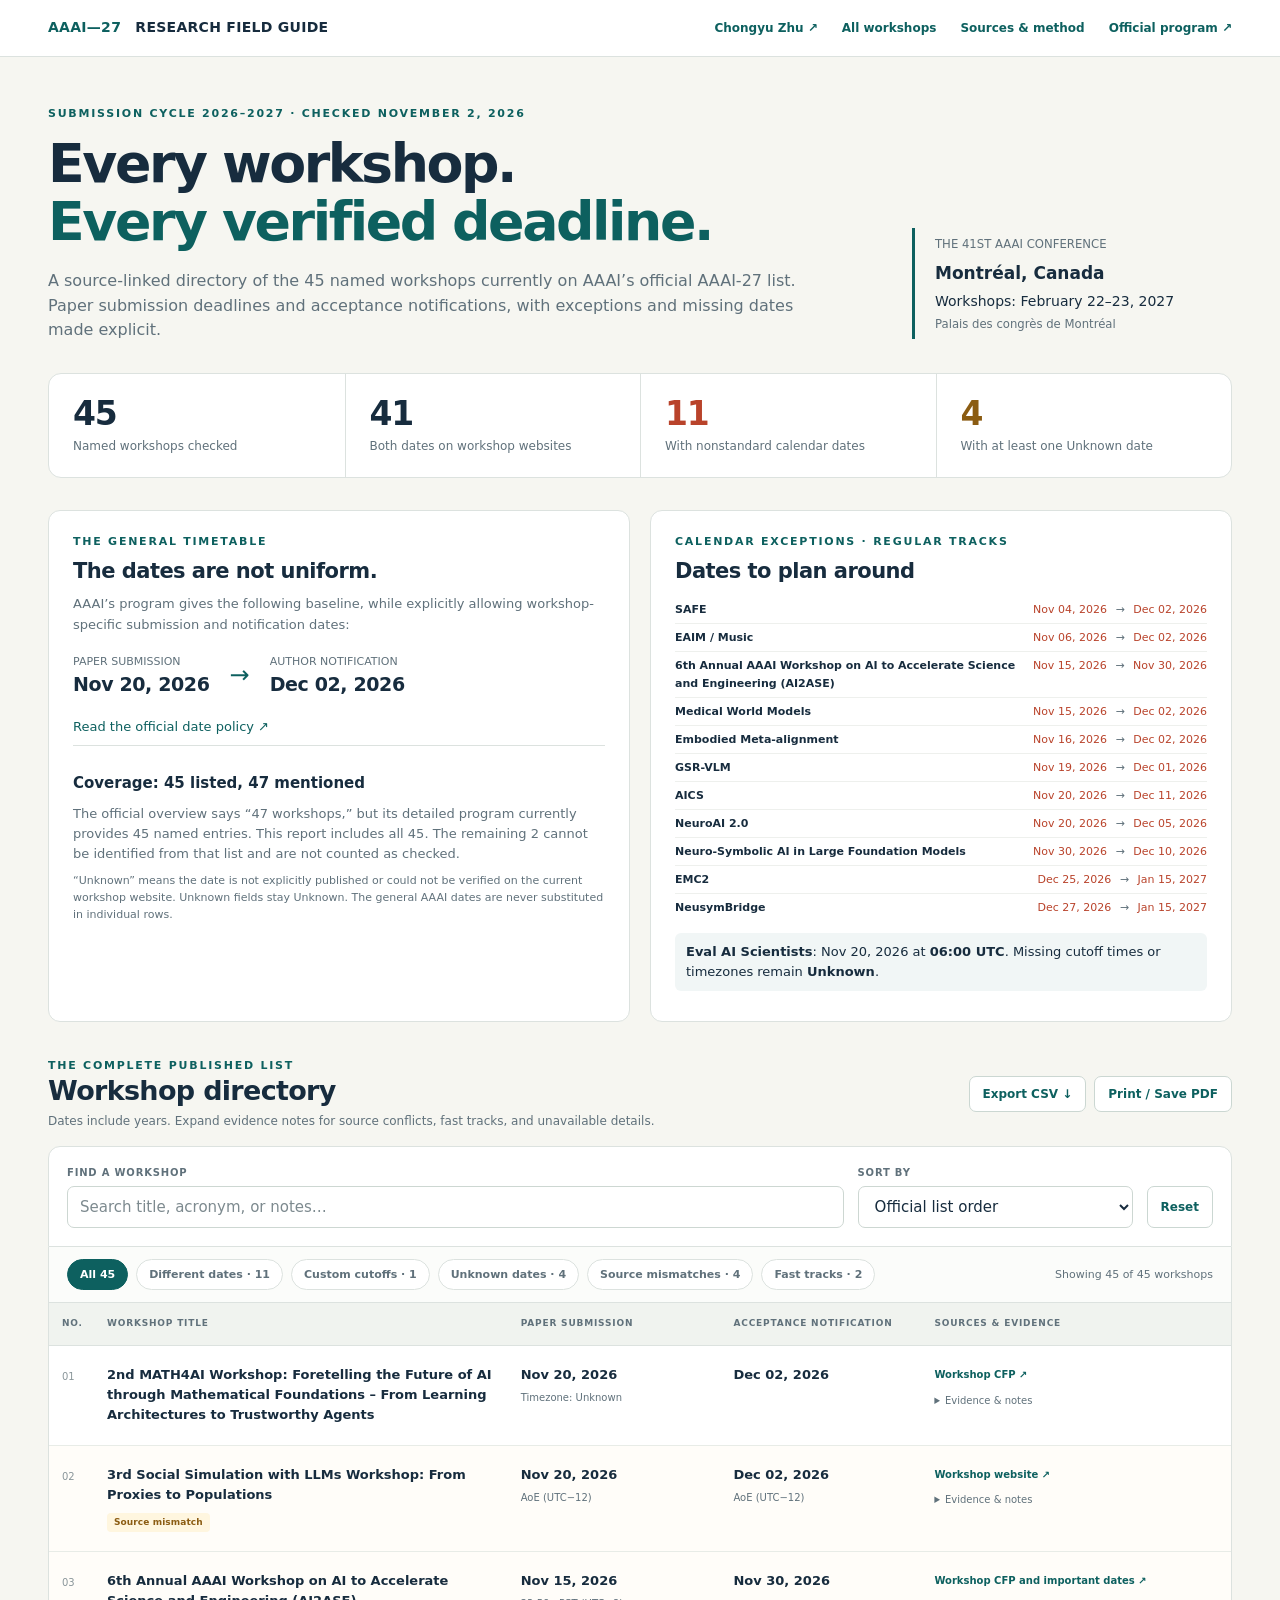
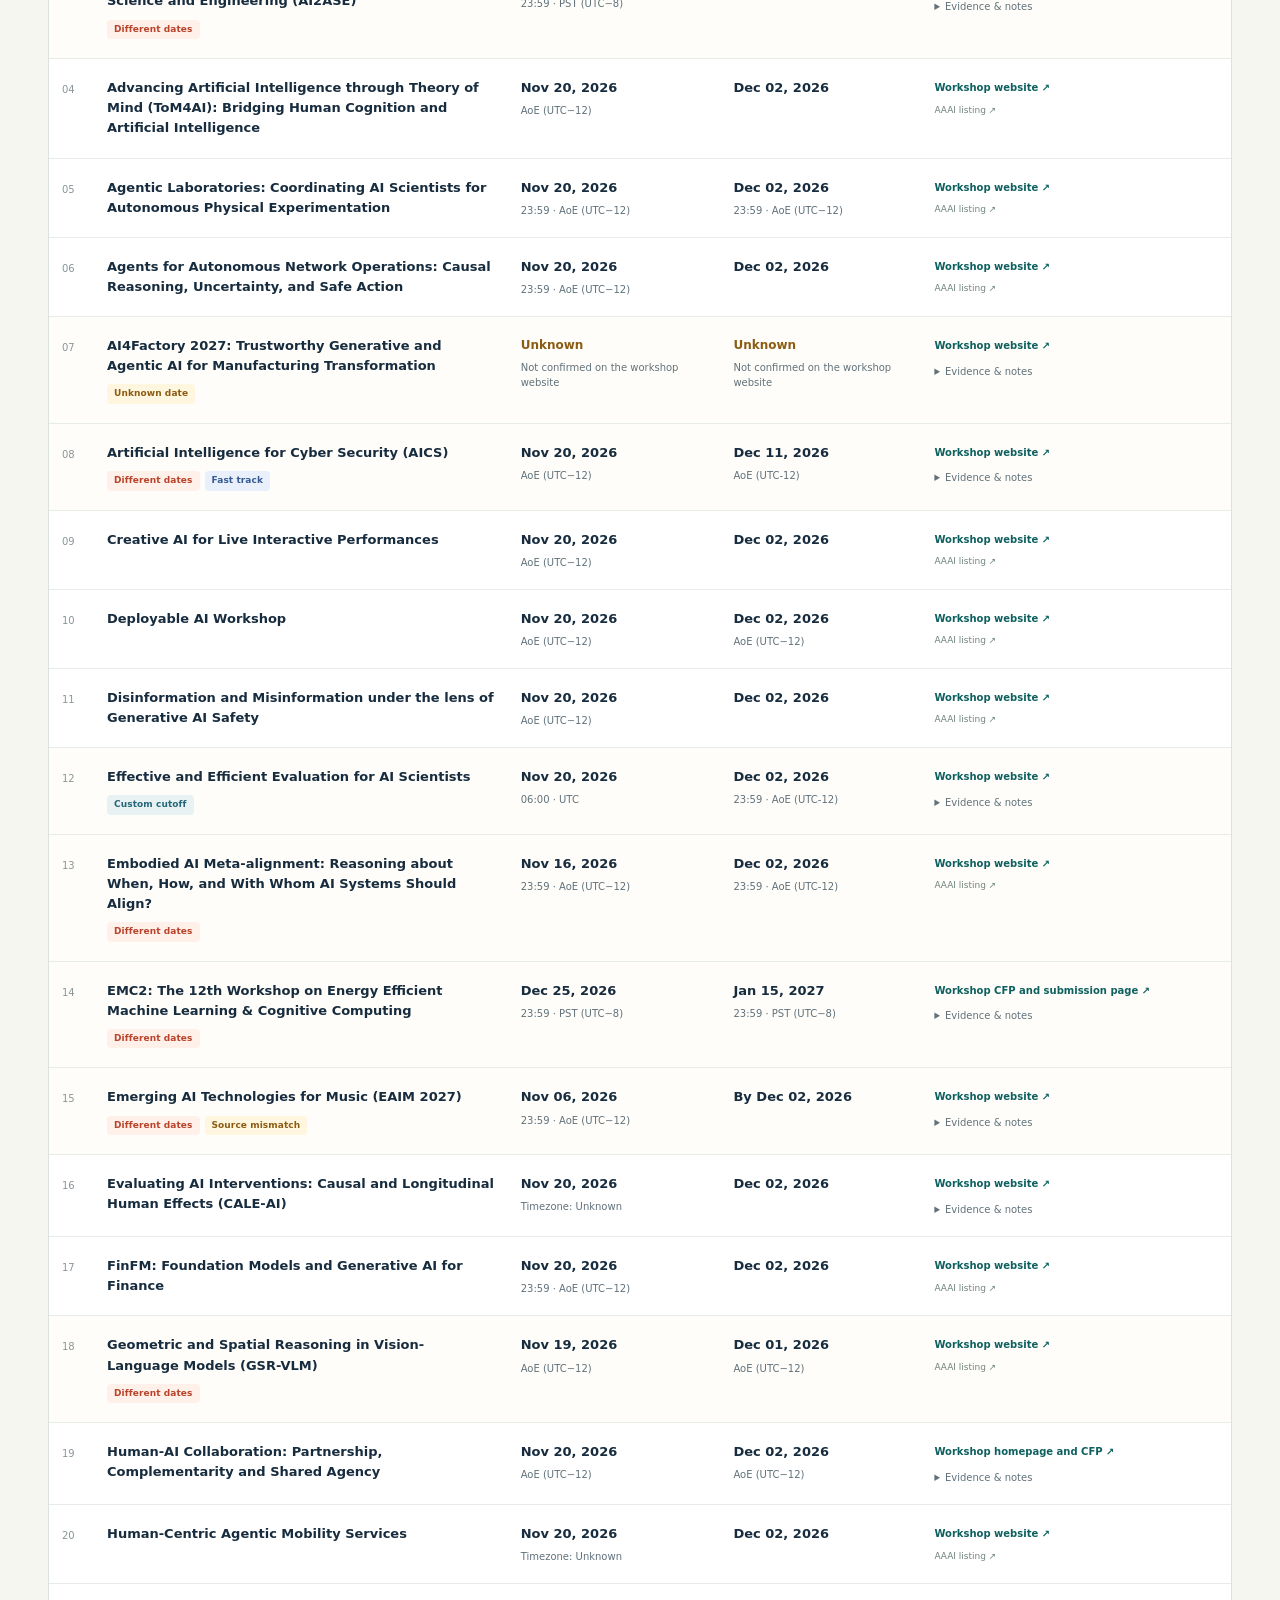
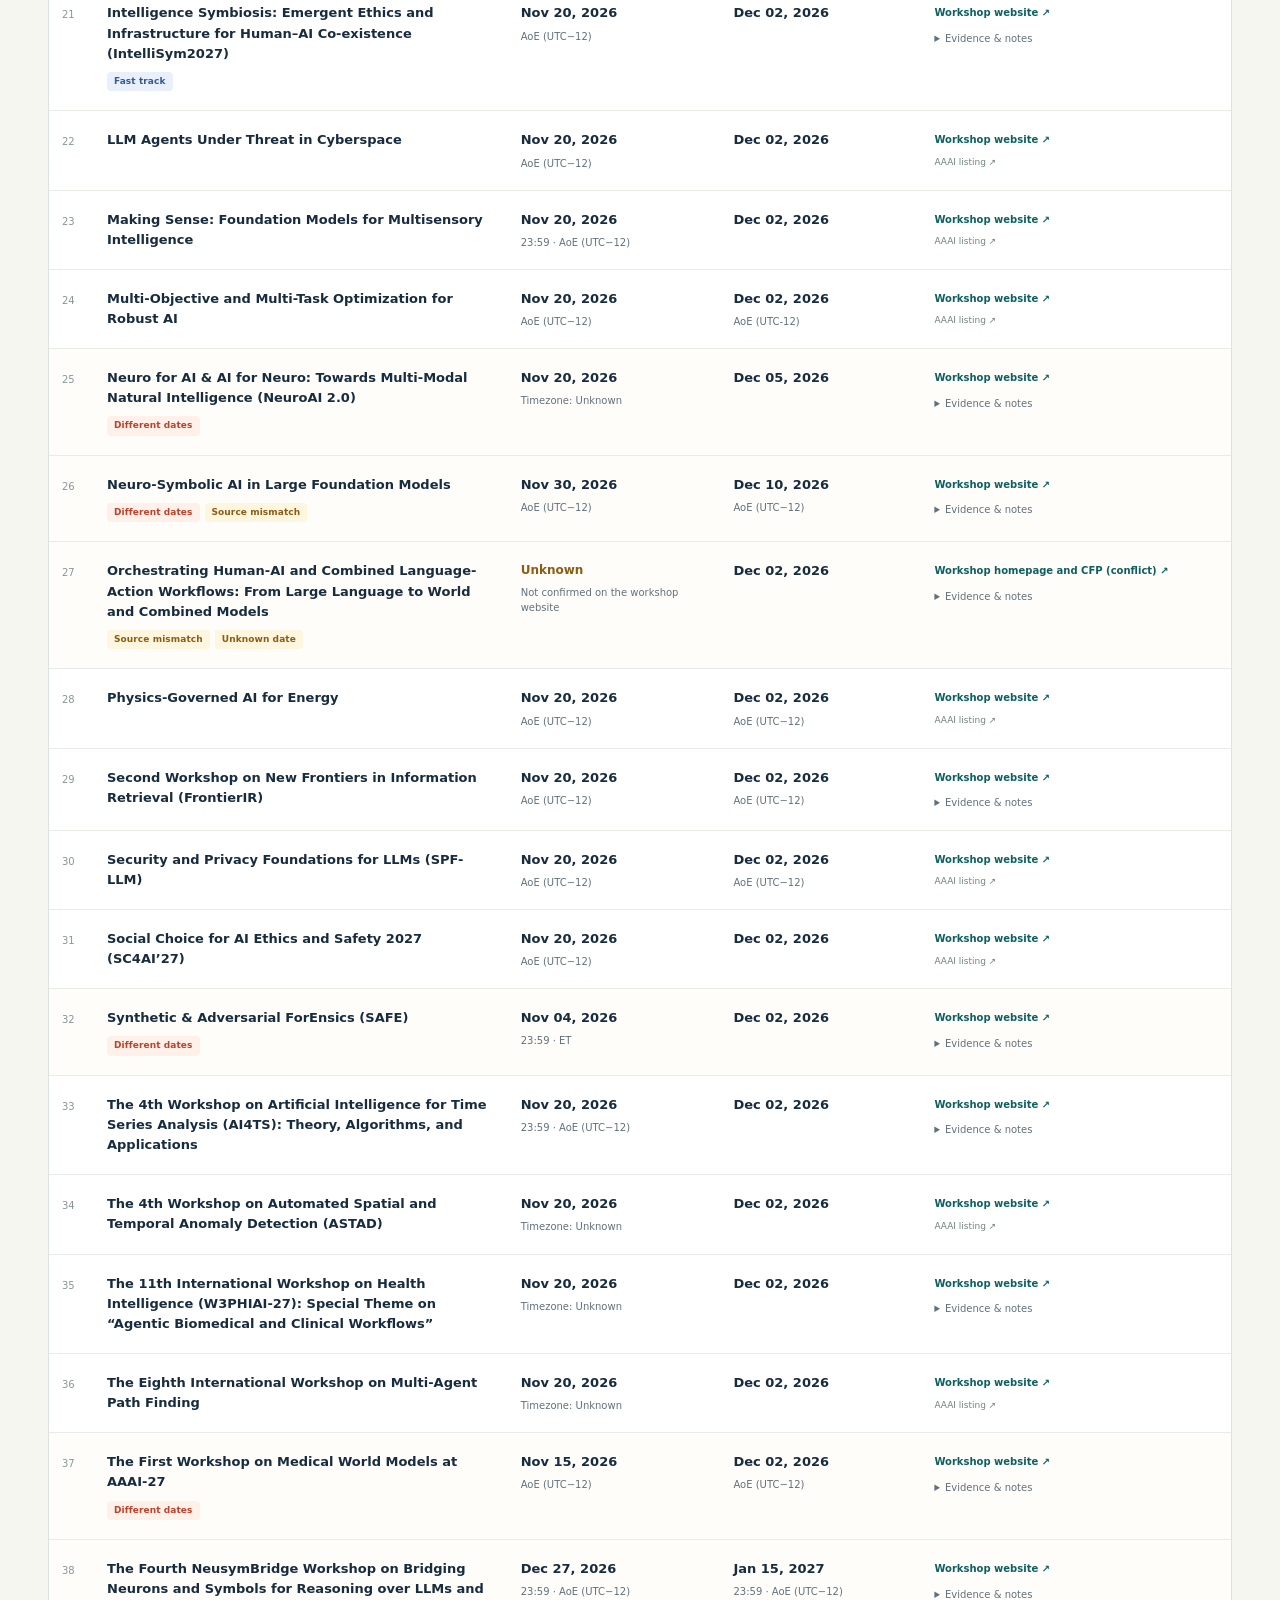
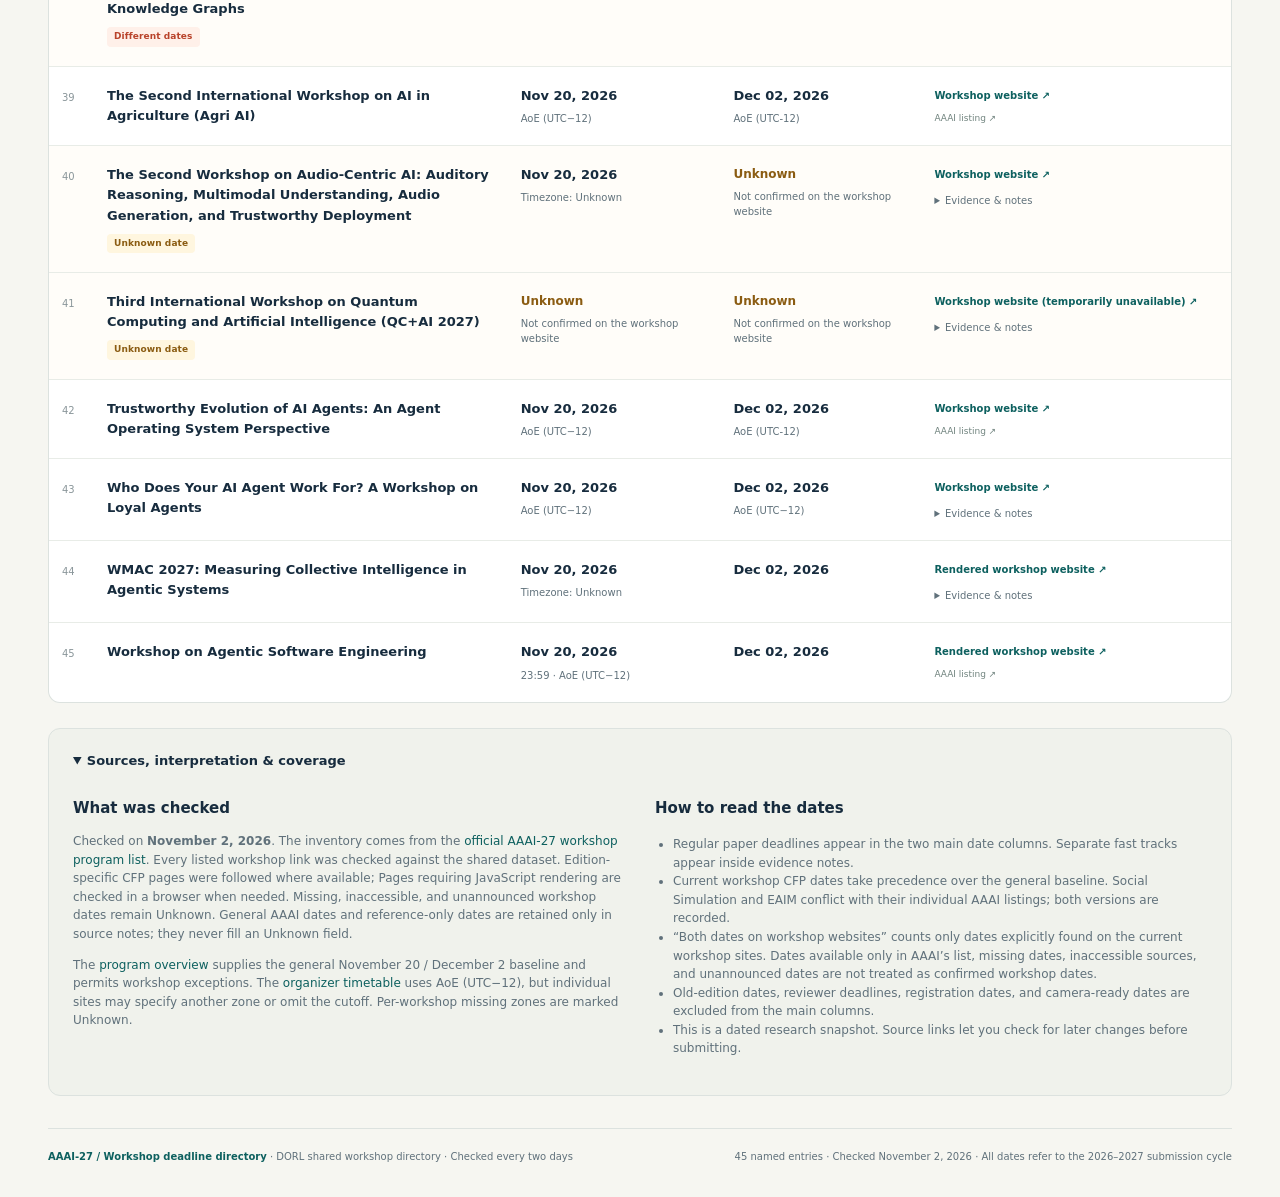
==== commit 2dbc628c: "Refresh workshop sources and update SAFE submission deadline to November 4 ET" ====
--- a/dorl/27AAAIworkshop/index.html
+++ b/dorl/27AAAIworkshop/index.html
@@ -1,8 +1,8 @@
 <!doctype html>
 <html lang="en"><head><meta charset="utf-8"><meta name="viewport" content="width=device-width,initial-scale=1">
-<meta name="description" content="All 45 named AAAI-27 workshops currently listed by AAAI, with paper submission deadlines, decision dates, source links, and discrepancies. Checked October 30, 2026.">
+<meta name="description" content="All 45 named AAAI-27 workshops currently listed by AAAI, with paper submission deadlines, decision dates, source links, and discrepancies. Checked November 2, 2026.">
 <meta name="robots" content="noindex, nofollow, noarchive"><meta name="referrer" content="no-referrer">
-<link rel="canonical" href="https://chongyuzhu.com/dorl/27AAAIworkshop/"><title>AAAI-27 Workshop Deadlines | October 30, 2026</title>
+<link rel="canonical" href="https://chongyuzhu.com/dorl/27AAAIworkshop/"><title>AAAI-27 Workshop Deadlines | November 2, 2026</title>
 <style>
 :root{--ink:#172c3e;--muted:#60717b;--bg:#f6f6f1;--paper:#fff;--line:#dce2df;--teal:#0d605f;--teal-light:#e7f2ee;--coral:#b9432b;--coral-light:#fff0e9;--gold:#8b5c12;--gold-light:#fff6df;--blue-light:#e9f0fc;--blue:#365b91}
 *{box-sizing:border-box}html{scroll-behavior:smooth}body{margin:0;color:var(--ink);background:var(--bg);font:15px/1.55 system-ui,-apple-system,"Segoe UI",sans-serif}a{color:var(--teal);text-decoration:none}a:hover{text-decoration:underline}button,input,select{font:inherit}button,a,input,select,summary{outline-offset:4px}button:focus-visible,a:focus-visible,input:focus-visible,select:focus-visible,summary:focus-visible{outline:3px solid #ca6b38}button{cursor:pointer}.wrap{max-width:1536px;margin:auto;padding:0 48px}.topbar{border-bottom:1px solid var(--line);background:var(--paper)}.topinner{display:flex;justify-content:space-between;gap:20px;align-items:center;padding-top:17px;padding-bottom:17px}.brand{font-weight:750;letter-spacing:.02em;font-size:14px}.brand span{color:var(--teal);margin-right:9px}.toplinks{display:flex;gap:24px;font-size:12px;font-weight:650}.hero{padding-top:48px;padding-bottom:32px}.eyebrow{font-size:11px;letter-spacing:.16em;font-weight:750;text-transform:uppercase;color:var(--teal)}.hero-layout{display:grid;grid-template-columns:minmax(0,1fr) 320px;gap:48px;align-items:end}h1{font-size:clamp(36px,4.2vw,62px);line-height:1.08;letter-spacing:-.045em;font-weight:750;margin:13px 0 18px}h1 span{color:var(--teal)}.dek{max-width:770px;font-size:16px;color:var(--muted);margin:0}.event{border-left:3px solid var(--teal);padding:5px 0 5px 20px;margin-bottom:4px;font-size:14px}.event strong{display:block;font-size:17px;margin:5px 0}.event small{color:var(--muted)}.stats{display:grid;grid-template-columns:repeat(4,1fr);gap:0;background:var(--paper);border:1px solid var(--line);border-radius:13px;overflow:hidden;margin-top:30px}.stat{padding:20px 24px}.stat+.stat{border-left:1px solid var(--line)}.stat strong{font-size:33px;line-height:1.2;display:block;font-variant-numeric:tabular-nums;letter-spacing:-.04em}.stat span{font-size:12px;color:var(--muted)}.stat:nth-child(3) strong{color:var(--coral)}.stat:nth-child(4) strong{color:var(--gold)}.intro-grid{display:grid;grid-template-columns:1fr 1fr;gap:20px;margin-bottom:28px}.panel{background:var(--paper);border:1px solid var(--line);padding:22px 24px;border-radius:12px}h2{font-size:21px;letter-spacing:-.025em;line-height:1.25;margin:0 0 10px}h3{font-size:15px;margin:14px 0 5px}.panel p{margin:8px 0;font-size:13px;color:var(--muted)}.baseline{display:flex;align-items:center;gap:20px;margin:18px 0}.baseline-item{font-size:11px;color:var(--muted)}.baseline-item strong{display:block;color:var(--ink);font-size:19px;letter-spacing:-.02em}.arrow{color:var(--teal);font-size:24px}.scope{border-top:1px solid var(--line);padding-top:12px}.tiny{font-size:11px!important}.exception-list{display:grid;grid-template-columns:1fr;gap:0;margin-top:12px}.exception-item{display:flex;justify-content:space-between;gap:12px;font-size:11px;padding:5px 0;border-bottom:1px solid #eef0ed}.exception-item:last-child{border:0}.exception-item>span:first-child{font-weight:650;color:var(--ink)}.exception-item>span:last-child{white-space:nowrap;color:var(--coral);font-variant-numeric:tabular-nums}.exception-item b{font-weight:400;padding:0 5px;color:var(--muted)}.cutoff-note{margin-top:12px!important;color:var(--ink)!important;background:#f1f6f6;padding:9px 11px;border-radius:6px}.sectionhead{display:flex;justify-content:space-between;align-items:center;gap:20px;margin:35px 0 15px}.sectionhead h2{font-size:27px;margin:0}.sectionhead p{font-size:12px;color:var(--muted);margin:4px 0 0}.actions{display:flex;gap:8px}.btn{border:1px solid #cbd7d2;background:var(--paper);padding:8px 13px;border-radius:7px;color:var(--teal);font-size:12px;font-weight:650}.btn:hover{background:var(--teal-light)}.toolbar{display:flex;align-items:end;gap:14px;padding:18px;background:var(--paper);border:1px solid var(--line);border-radius:12px 12px 0 0}.control{display:flex;flex-direction:column;gap:6px;min-width:180px}.control label{font-size:10px;text-transform:uppercase;letter-spacing:.08em;color:var(--muted);font-weight:750}.search{flex:1}.control input,.control select{height:42px;border:1px solid #cdd7d2;border-radius:7px;padding:8px 12px;background:#fff;color:var(--ink);min-width:0;width:100%}.control input::placeholder{color:#7d8a8f}.filters{display:flex;flex-wrap:wrap;gap:8px;background:#fbfcfa;border:1px solid var(--line);border-top:0;padding:12px 18px;align-items:center}.chip{border:1px solid var(--line);background:var(--paper);padding:6px 12px;border-radius:20px;font-size:11px;color:var(--muted);font-weight:650}.chip[aria-pressed="true"]{background:var(--teal);border-color:var(--teal);color:#fff}.results{font-size:11px;color:var(--muted);margin-left:auto}.tablebox{border:1px solid var(--line);border-top:0;border-radius:0 0 12px 12px;background:var(--paper);overflow-x:auto}table{border-collapse:collapse;width:100%;table-layout:fixed;min-width:1050px}col.idcol{width:45px}col.titlecol{width:35%}col.subcol{width:18%}col.notcol{width:17%}th{text-align:left;text-transform:uppercase;font-size:9px;letter-spacing:.09em;color:var(--muted);font-weight:750;background:#f0f3ef;padding:14px 13px;border-bottom:1px solid var(--line)}td{padding:19px 13px;vertical-align:top;border-bottom:1px solid #e8ece7;font-size:12px}tr:last-child td{border-bottom:0}tbody tr:hover{background:#fafcf9}tr.attention-row{background:#fffdf9}tr.spotlight{background:#e9f4ef!important;box-shadow:inset 4px 0 0 var(--teal)}.num{font-size:10px;color:#8a969a;font-variant-numeric:tabular-nums;padding-top:23px}.workshop-title{font-size:13px;font-weight:650;line-height:1.55;color:var(--ink);display:block}.badges{display:flex;flex-wrap:wrap;gap:5px;margin-top:8px}.badges:empty{display:none}.badge{display:inline-block;font-size:9px;line-height:1.5;letter-spacing:.01em;font-weight:700;padding:3px 7px;border-radius:4px;background:var(--teal-light);color:var(--teal)}.exception{background:var(--coral-light);color:var(--coral)}.warning{background:var(--gold-light);color:var(--gold)}.fast{background:var(--blue-light);color:var(--blue)}.timebadge{background:#e9f2f3;color:#256779}.date{font-weight:700;font-size:13px;font-variant-numeric:tabular-nums;white-space:nowrap;display:block}.unknown{color:var(--gold);font-size:12px}.sub{display:block;color:var(--muted);font-size:10px;line-height:1.5;margin-top:5px}.unconfirmed{font-size:9px;color:var(--gold)}.sourcecell>a{font-size:10px;font-weight:700}.mutedlink{color:#71847f;font-size:9px}details{margin-top:9px}summary{cursor:pointer;font-size:10px;color:var(--muted)}.detailbody{font-size:10px;color:#566870;line-height:1.65}.detailbody p{margin:8px 0}.detailbody .evidence-links{font-size:9px}.track{margin:10px 0;padding:9px;border:1px solid #dce5ed;border-radius:6px;background:#f6f8fc}.track strong{color:var(--blue);display:block;font-size:10px}.track>span{display:block;margin-top:6px}.empty{display:none;text-align:center;padding:40px;color:var(--muted)}.methodology{margin-top:25px;padding:22px 24px;border:1px solid var(--line);background:#f0f2ec;border-radius:12px}.methodology>summary{font-size:13px;font-weight:700;color:var(--ink)}.methodgrid{display:grid;grid-template-columns:1fr 1fr;gap:30px;margin-top:12px}.methodgrid p,.methodgrid li{font-size:12px;color:var(--muted)}.methodgrid ul{padding-left:18px}.footer{display:flex;justify-content:space-between;gap:20px;border-top:1px solid var(--line);padding-top:20px;padding-bottom:32px;margin-top:32px;color:var(--muted);font-size:10px}.footer strong{color:var(--teal)}.noscript{padding:12px;color:var(--gold);background:var(--gold-light);font-size:12px}[hidden]{display:none!important}
@@ -11,10 +11,10 @@
 </style></head><body>
 <div class="topbar"><div class="wrap topinner"><div class="brand"><span>AAAI—27</span> RESEARCH FIELD GUIDE</div><nav class="toplinks" aria-label="Primary"><a href="/">Chongyu Zhu ↗</a><a href="#workshops">All workshops</a><a href="#methodology">Sources & method</a><a href="https://aaai.org/conference/aaai/aaai-27/aaai-27-workshop-program/" target="_blank" rel="noopener noreferrer">Official program ↗</a></nav></div></div>
 <main class="wrap">
-<header class="hero"><div class="hero-layout"><div><div class="eyebrow">Submission cycle 2026–2027 · Checked October 30, 2026</div><h1>Every workshop.<br><span>Every verified deadline.</span></h1><p class="dek">A source-linked directory of the 45 named workshops currently on AAAI’s official AAAI-27 list. Paper submission deadlines and acceptance notifications, with exceptions and missing dates made explicit.</p></div><div class="event"><small>THE 41ST AAAI CONFERENCE</small><strong>Montréal, Canada</strong>Workshops: February 22–23, 2027<br><small>Palais des congrès de Montréal</small></div></div>
+<header class="hero"><div class="hero-layout"><div><div class="eyebrow">Submission cycle 2026–2027 · Checked November 2, 2026</div><h1>Every workshop.<br><span>Every verified deadline.</span></h1><p class="dek">A source-linked directory of the 45 named workshops currently on AAAI’s official AAAI-27 list. Paper submission deadlines and acceptance notifications, with exceptions and missing dates made explicit.</p></div><div class="event"><small>THE 41ST AAAI CONFERENCE</small><strong>Montréal, Canada</strong>Workshops: February 22–23, 2027<br><small>Palais des congrès de Montréal</small></div></div>
 <div class="stats" aria-label="Coverage statistics"><div class="stat"><strong>45</strong><span>Named workshops checked</span></div><div class="stat"><strong>41</strong><span>Both dates on workshop websites</span></div><div class="stat"><strong>11</strong><span>With nonstandard calendar dates</span></div><div class="stat"><strong>4</strong><span>With at least one Unknown date</span></div></div></header>
 <section class="intro-grid" aria-label="Deadline findings"><div class="panel"><div class="eyebrow">The general timetable</div><h2 style="margin-top:8px">The dates are not uniform.</h2><p>AAAI’s program gives the following baseline, while explicitly allowing workshop-specific submission and notification dates:</p><div class="baseline"><div class="baseline-item">PAPER SUBMISSION<strong>Nov 20, 2026</strong></div><div class="arrow">→</div><div class="baseline-item">AUTHOR NOTIFICATION<strong>Dec 02, 2026</strong></div></div><p><a href="https://aaai.org/conference/aaai/aaai-27/aaai-27-workshop-program/" target="_blank" rel="noopener noreferrer">Read the official date policy ↗</a></p><div class="scope"><h3>Coverage: 45 listed, 47 mentioned</h3><p>The official overview says “47 workshops,” but its detailed program currently provides 45 named entries. This report includes all 45. The remaining 2 cannot be identified from that list and are not counted as checked.</p><p class="tiny">“Unknown” means the date is not explicitly published or could not be verified on the current workshop website. Unknown fields stay Unknown. The general AAAI dates are never substituted in individual rows.</p></div></div>
-<div class="panel"><div class="eyebrow">Calendar exceptions · Regular tracks</div><h2 style="margin-top:8px">Dates to plan around</h2><div class="exception-list"><a href="#workshops" class="exception-item" data-focus="32"><span>SAFE</span><span>Nov 02, 2026 <b>→</b> Dec 02, 2026</span></a><a href="#workshops" class="exception-item" data-focus="15"><span>EAIM / Music</span><span>Nov 06, 2026 <b>→</b> Dec 02, 2026</span></a><a href="#workshops" class="exception-item" data-focus="3"><span>6th Annual AAAI Workshop on AI to Accelerate Science and Engineering (AI2ASE)</span><span>Nov 15, 2026 <b>→</b> Nov 30, 2026</span></a><a href="#workshops" class="exception-item" data-focus="37"><span>Medical World Models</span><span>Nov 15, 2026 <b>→</b> Dec 02, 2026</span></a><a href="#workshops" class="exception-item" data-focus="13"><span>Embodied Meta-alignment</span><span>Nov 16, 2026 <b>→</b> Dec 02, 2026</span></a><a href="#workshops" class="exception-item" data-focus="18"><span>GSR-VLM</span><span>Nov 19, 2026 <b>→</b> Dec 01, 2026</span></a><a href="#workshops" class="exception-item" data-focus="8"><span>AICS</span><span>Nov 20, 2026 <b>→</b> Dec 11, 2026</span></a><a href="#workshops" class="exception-item" data-focus="25"><span>NeuroAI 2.0</span><span>Nov 20, 2026 <b>→</b> Dec 05, 2026</span></a><a href="#workshops" class="exception-item" data-focus="26"><span>Neuro-Symbolic AI in Large Foundation Models</span><span>Nov 30, 2026 <b>→</b> Dec 10, 2026</span></a><a href="#workshops" class="exception-item" data-focus="14"><span>EMC2</span><span>Dec 25, 2026 <b>→</b> Jan 15, 2027</span></a><a href="#workshops" class="exception-item" data-focus="38"><span>NeusymBridge</span><span>Dec 27, 2026 <b>→</b> Jan 15, 2027</span></a></div><p class="cutoff-note"><strong>Eval AI Scientists</strong>: Nov 20, 2026 at <strong>06:00 UTC</strong>. Missing cutoff times or timezones remain <strong>Unknown</strong>.</p></div></section>
+<div class="panel"><div class="eyebrow">Calendar exceptions · Regular tracks</div><h2 style="margin-top:8px">Dates to plan around</h2><div class="exception-list"><a href="#workshops" class="exception-item" data-focus="32"><span>SAFE</span><span>Nov 04, 2026 <b>→</b> Dec 02, 2026</span></a><a href="#workshops" class="exception-item" data-focus="15"><span>EAIM / Music</span><span>Nov 06, 2026 <b>→</b> Dec 02, 2026</span></a><a href="#workshops" class="exception-item" data-focus="3"><span>6th Annual AAAI Workshop on AI to Accelerate Science and Engineering (AI2ASE)</span><span>Nov 15, 2026 <b>→</b> Nov 30, 2026</span></a><a href="#workshops" class="exception-item" data-focus="37"><span>Medical World Models</span><span>Nov 15, 2026 <b>→</b> Dec 02, 2026</span></a><a href="#workshops" class="exception-item" data-focus="13"><span>Embodied Meta-alignment</span><span>Nov 16, 2026 <b>→</b> Dec 02, 2026</span></a><a href="#workshops" class="exception-item" data-focus="18"><span>GSR-VLM</span><span>Nov 19, 2026 <b>→</b> Dec 01, 2026</span></a><a href="#workshops" class="exception-item" data-focus="8"><span>AICS</span><span>Nov 20, 2026 <b>→</b> Dec 11, 2026</span></a><a href="#workshops" class="exception-item" data-focus="25"><span>NeuroAI 2.0</span><span>Nov 20, 2026 <b>→</b> Dec 05, 2026</span></a><a href="#workshops" class="exception-item" data-focus="26"><span>Neuro-Symbolic AI in Large Foundation Models</span><span>Nov 30, 2026 <b>→</b> Dec 10, 2026</span></a><a href="#workshops" class="exception-item" data-focus="14"><span>EMC2</span><span>Dec 25, 2026 <b>→</b> Jan 15, 2027</span></a><a href="#workshops" class="exception-item" data-focus="38"><span>NeusymBridge</span><span>Dec 27, 2026 <b>→</b> Jan 15, 2027</span></a></div><p class="cutoff-note"><strong>Eval AI Scientists</strong>: Nov 20, 2026 at <strong>06:00 UTC</strong>. Missing cutoff times or timezones remain <strong>Unknown</strong>.</p></div></section>
 <section id="workshops" aria-labelledby="directory-title"><div class="sectionhead"><div><div class="eyebrow">THE COMPLETE PUBLISHED LIST</div><h2 id="directory-title">Workshop directory</h2><p>Dates include years. Expand evidence notes for source conflicts, fast tracks, and unavailable details.</p></div><div class="actions"><button class="btn" id="csvButton" type="button">Export CSV ↓</button><button class="btn" id="printButton" type="button">Print / Save PDF</button></div></div>
 <noscript><div class="noscript">All 45 workshops are available below. Enable JavaScript to use search, filters, sorting, and CSV export.</div></noscript>
 <div class="toolbar"><div class="control search"><label for="search">Find a workshop</label><input id="search" type="search" placeholder="Search title, acronym, or notes…" autocomplete="off"></div><div class="control"><label for="sort">Sort by</label><select id="sort"><option value="official">Official list order</option><option value="submission">Submission date · earliest first</option><option value="notification">Notification date · earliest first</option><option value="title">Title · A–Z</option></select></div><button class="btn" id="resetButton" type="button" style="height:42px">Reset</button></div>
@@ -208,8 +208,8 @@
 <tr data-id="32" class="attention-row">
       <td class="num">32</td>
       <td class="titlecell"><a class="workshop-title" href="https://www.safeworkshop.org/aaai-2027/" target="_blank" rel="noopener noreferrer">Synthetic &amp; Adversarial ForEnsics (SAFE)</a><div class="badges"><span class="badge exception">Different dates</span></div></td>
-      <td><time class="date" datetime="2026-11-02">Nov 02, 2026</time><span class="sub">23:59 · AoE (UTC−12)</span></td><td><time class="date" datetime="2026-12-02">Dec 02, 2026</time></td>
-      <td class="sourcecell"><a href="https://www.safeworkshop.org/aaai-2027/" target="_blank" rel="noopener noreferrer">Workshop website ↗</a><span class="sub"><a class="mutedlink" href="https://aaai.org/conference/aaai/aaai-27/aaai-27-workshop-program-list/" target="_blank" rel="noopener noreferrer">AAAI listing ↗</a></span></td>
+      <td><time class="date" datetime="2026-11-04">Nov 04, 2026</time><span class="sub">23:59 · ET</span></td><td><time class="date" datetime="2026-12-02">Dec 02, 2026</time></td>
+      <td class="sourcecell"><a href="https://www.safeworkshop.org/aaai-2027/" target="_blank" rel="noopener noreferrer">Workshop website ↗</a><details><summary>Evidence & notes</summary><div class="detailbody"><p>The current workshop website now states November 4, 2026 at 23:59 ET for submission, replacing the previously verified November 2, 2026 at 23:59 AoE deadline. Acceptance notification remains December 2, 2026; its cutoff time and timezone are not published.</p><p class="evidence-links"><a href="https://www.safeworkshop.org/aaai-2027/" target="_blank" rel="noopener noreferrer">Workshop website ↗</a> · <a href="https://aaai.org/conference/aaai/aaai-27/aaai-27-workshop-program-list/" target="_blank" rel="noopener noreferrer">AAAI individual CFP ↗</a></p></div></details></td>
     </tr>
 <tr data-id="33" class="">
       <td class="num">33</td>
@@ -289,10 +289,10 @@
       <td><time class="date" datetime="2026-11-20">Nov 20, 2026</time><span class="sub">23:59 · AoE (UTC−12)</span></td><td><time class="date" datetime="2026-12-02">Dec 02, 2026</time></td>
       <td class="sourcecell"><a href="https://agenticse-aaai.github.io/" target="_blank" rel="noopener noreferrer">Rendered workshop website ↗</a><span class="sub"><a class="mutedlink" href="https://aaai.org/conference/aaai/aaai-27/aaai-27-workshop-program-list/" target="_blank" rel="noopener noreferrer">AAAI listing ↗</a></span></td>
     </tr></tbody></table><div class="empty" id="emptyState">No workshops match this search. Try another keyword or reset the filters.</div></div></section>
-<details class="methodology" id="methodology" open><summary>Sources, interpretation & coverage</summary><div class="methodgrid"><div><h3>What was checked</h3><p>Checked on <strong>October 30, 2026</strong>. The inventory comes from the <a href="https://aaai.org/conference/aaai/aaai-27/aaai-27-workshop-program-list/" target="_blank" rel="noopener noreferrer">official AAAI-27 workshop program list</a>. Every listed workshop link was checked against the shared dataset. Edition-specific CFP pages were followed where available; Pages requiring JavaScript rendering are checked in a browser when needed. Missing, inaccessible, and unannounced workshop dates remain Unknown. General AAAI dates and reference-only dates are retained only in source notes; they never fill an Unknown field.</p><p>The <a href="https://aaai.org/conference/aaai/aaai-27/aaai-27-workshop-program/" target="_blank" rel="noopener noreferrer">program overview</a> supplies the general November 20 / December 2 baseline and permits workshop exceptions. The <a href="https://aaai.org/conference/aaai/aaai-27/workshops-call/" target="_blank" rel="noopener noreferrer">organizer timetable</a> uses AoE (UTC−12), but individual sites may specify another zone or omit the cutoff. Per-workshop missing zones are marked Unknown.</p></div><div><h3>How to read the dates</h3><ul><li>Regular paper deadlines appear in the two main date columns. Separate fast tracks appear inside evidence notes.</li><li>Current workshop CFP dates take precedence over the general baseline. Social Simulation and EAIM conflict with their individual AAAI listings; both versions are recorded.</li><li>“Both dates on workshop websites” counts only dates explicitly found on the current workshop sites. Dates available only in AAAI’s list, missing dates, inaccessible sources, and unannounced dates are not treated as confirmed workshop dates.</li><li>Old-edition dates, reviewer deadlines, registration dates, and camera-ready dates are excluded from the main columns.</li><li>This is a dated research snapshot. Source links let you check for later changes before submitting.</li></ul></div></div></details>
-<footer class="footer"><span><strong>AAAI-27 / Workshop deadline directory</strong> · DORL shared workshop directory · Checked every two days</span><span>45 named entries · Checked October 30, 2026 · All dates refer to the 2026–2027 submission cycle</span></footer>
+<details class="methodology" id="methodology" open><summary>Sources, interpretation & coverage</summary><div class="methodgrid"><div><h3>What was checked</h3><p>Checked on <strong>November 2, 2026</strong>. The inventory comes from the <a href="https://aaai.org/conference/aaai/aaai-27/aaai-27-workshop-program-list/" target="_blank" rel="noopener noreferrer">official AAAI-27 workshop program list</a>. Every listed workshop link was checked against the shared dataset. Edition-specific CFP pages were followed where available; Pages requiring JavaScript rendering are checked in a browser when needed. Missing, inaccessible, and unannounced workshop dates remain Unknown. General AAAI dates and reference-only dates are retained only in source notes; they never fill an Unknown field.</p><p>The <a href="https://aaai.org/conference/aaai/aaai-27/aaai-27-workshop-program/" target="_blank" rel="noopener noreferrer">program overview</a> supplies the general November 20 / December 2 baseline and permits workshop exceptions. The <a href="https://aaai.org/conference/aaai/aaai-27/workshops-call/" target="_blank" rel="noopener noreferrer">organizer timetable</a> uses AoE (UTC−12), but individual sites may specify another zone or omit the cutoff. Per-workshop missing zones are marked Unknown.</p></div><div><h3>How to read the dates</h3><ul><li>Regular paper deadlines appear in the two main date columns. Separate fast tracks appear inside evidence notes.</li><li>Current workshop CFP dates take precedence over the general baseline. Social Simulation and EAIM conflict with their individual AAAI listings; both versions are recorded.</li><li>“Both dates on workshop websites” counts only dates explicitly found on the current workshop sites. Dates available only in AAAI’s list, missing dates, inaccessible sources, and unannounced dates are not treated as confirmed workshop dates.</li><li>Old-edition dates, reviewer deadlines, registration dates, and camera-ready dates are excluded from the main columns.</li><li>This is a dated research snapshot. Source links let you check for later changes before submitting.</li></ul></div></div></details>
+<footer class="footer"><span><strong>AAAI-27 / Workshop deadline directory</strong> · DORL shared workshop directory · Checked every two days</span><span>45 named entries · Checked November 2, 2026 · All dates refer to the 2026–2027 submission cycle</span></footer>
 </main>
-<script id="workshopData" type="application/json">[{"id": 1, "title": "2nd MATH4AI Workshop: Foretelling the Future of AI through Mathematical Foundations – From Learning Architectures to Trustworthy Agents", "website": "https://sites.google.com/view/math4aiworkshop2027", "officialLine": 204, "officialDates": ["* Submission Deadline: November 20, 2026", "* Notification of Acceptance: December 2, 2026"], "submission": "2026-11-20", "notification": "2026-12-02", "submissionTime": "", "submissionZone": "Unknown", "notificationQualifier": "", "basis": "Workshop CFP", "source": "https://sites.google.com/view/math4aiworkshop2027/call-of-papers", "notes": ["Both dates are explicitly published on the current workshop CFP page. The cutoff time and timezone are not specified."], "flags": [], "fastTracks": [], "exception": false, "incomplete": false, "attention": false, "checked": "2026-10-30", "notificationTime": "", "notificationZone": "Unknown", "history": [{"verifiedOn": "2026-10-30", "supersededOn": "2026-10-19", "values": {"submission": null, "notification": null, "submissionTime": "", "submissionZone": "Unknown", "notificationTime": "", "notificationZone": "Unknown", "notificationQualifier": ""}, "source": "https://sites.google.com/view/math4aiworkshop2027", "reason": "Updated after a new full check of the current workshop pages; missing cutoff details are not inferred."}], "verification": {"checkedAt": "2026-10-31T03:14:13.556292+00:00", "status": "confirmed", "sources": [{"url": "https://sites.google.com/view/math4aiworkshop2027", "method": "HTTP", "httpStatus": 200, "excerpt": ""}, {"url": "https://sites.google.com/view/math4aiworkshop2027/call-of-papers", "method": "HTTP", "httpStatus": 200, "excerpt": "Papers should be submitted via OpenReview | Important Dates | Submission Deadline: November 20, 2026 | Notification of Acceptance: December 2, 2026 | © AAAI 2027 Workshop on Foretelling the Future of AI through Mathematical Foundations - From Learning Architectures to Trustworthy Agents | Google Sites"}]}}, {"id": 2, "title": "3rd Social Simulation with LLMs Workshop: From Proxies to Populations", "website": "https://sites.google.com/view/social-sims-with-llms/social-sim27", "officialLine": 250, "officialDates": ["Submission Deadline: 06 Nov 2026, 00:00 GMT-5"], "submission": "2026-11-20", "notification": "2026-12-02", "submissionTime": "", "submissionZone": "AoE (UTC−12)", "notificationQualifier": "", "basis": "Workshop website", "source": "https://sites.google.com/view/social-sims-with-llms/social-sim27", "notes": ["Source mismatch: the workshop website lists November 20, 2026 (AoE), but AAAI’s individual CFP lists November 6, 2026, 00:00 GMT−5. The table follows the workshop website; confirm this discrepancy before relying on the later deadline."], "flags": ["conflict"], "fastTracks": [], "exception": false, "incomplete": false, "attention": true, "checked": "2026-10-30", "notificationTime": "", "notificationZone": "AoE (UTC−12)", "history": [{"verifiedOn": "2026-10-30", "supersededOn": "2026-10-19", "values": {"submission": "2026-11-20", "notification": "2026-12-02", "submissionTime": "", "submissionZone": "AoE (UTC−12)", "notificationTime": "", "notificationZone": "Unknown", "notificationQualifier": ""}, "source": "https://sites.google.com/view/social-sims-with-llms/social-sim27", "reason": "Updated after a new full check of the current workshop pages; missing cutoff details are not inferred."}], "verification": {"checkedAt": "2026-10-31T03:14:13.556292+00:00", "status": "confirmed_with_source_mismatch", "sources": [{"url": "https://sites.google.com/view/social-sims-with-llms/social-sim27", "method": "HTTP", "httpStatus": 200, "excerpt": "Key Dates: | Submission Deadline: November 20, 2026, AoE | Accept/Reject Notification: December 2, 2026, AoE | Camera Ready Deadline: December 9, 2026, AoE | Workshop Date: February 22 or 23, 2027 (TBD)"}, {"url": "https://sites.google.com/view/social-sims-with-llms/call-for-papers-2027", "method": "HTTP", "httpStatus": 200, "excerpt": "Key Dates | Submission Deadline: November 20, 2026, AoE | Accept/Reject Notification: December 2, 2026, AoE | Camera Ready Deadline: December 9, 2026, AoE | Workshop Date: February 2027 (exact date TBD)"}]}}, {"id": 3, "title": "6th Annual AAAI Workshop on AI to Accelerate Science and Engineering (AI2ASE)", "website": "https://ai-2-ase.github.io/", "officialLine": 293, "officialDates": [], "submission": "2026-11-15", "notification": "2026-11-30", "submissionTime": "23:59", "submissionZone": "PST (UTC−8)", "notificationQualifier": "", "basis": "Workshop CFP and important dates", "source": "https://ai-2-ase.github.io/dates/", "notes": ["The current workshop CFP and linked Important Dates page both state November 15, 2026, 11:59 PM PST for paper submission and November 30, 2026 for notification. A notification cutoff and timezone are not stated."], "flags": [], "fastTracks": [], "exception": true, "incomplete": false, "attention": true, "checked": "2026-10-30", "notificationTime": "", "notificationZone": "Unknown", "history": [{"verifiedOn": "2026-10-30", "supersededOn": "2026-10-19", "values": {"submission": null, "notification": null, "submissionTime": "", "submissionZone": "Unknown", "notificationTime": "", "notificationZone": "Unknown", "notificationQualifier": ""}, "source": "https://ai-2-ase.github.io/", "reason": "Updated after a new full check of the current workshop pages; missing cutoff details are not inferred."}], "verification": {"checkedAt": "2026-10-31T03:14:13.556292+00:00", "status": "confirmed", "sources": [{"url": "https://ai-2-ase.github.io/", "method": "HTTP", "httpStatus": 200, "excerpt": "Call for Papers | Important Dates | AAAI 2027 | Previous Workshops"}, {"url": "https://ai-2-ase.github.io/dates/", "method": "HTTP", "httpStatus": 200, "excerpt": "Call for Papers | Important Dates | AAAI 2027 | Previous Workshops | Dates | Paper submission deadline: November 15, 2026 (11:59 PM PST). | Notification: November 30, 2026. | Camera-ready deadline: To be announced. | Workshop date: To be announced."}, {"url": "https://ai-2-ase.github.io/cop/", "method": "HTTP", "httpStatus": 200, "excerpt": "Call for Papers | Important Dates | AAAI 2027 | Previous Workshops | Submission Site: Submit your paper via Microsoft CMT. | Paper submission deadline: November 15, 2026 (11:59 PM PST). | Notification: November 30, 2026. | The accepted papers will be considered non-archival. | CMT acknowledgement: The Microsoft CMT service was used for managing the peer-reviewing process for this conference. This service was provided for free by Microsoft and they bore all expenses, including costs for Azure cloud services as well as for software development and support."}]}}, {"id": 4, "title": "Advancing Artificial Intelligence through Theory of Mind (ToM4AI): Bridging Human Cognition and Artificial Intelligence", "website": "https://tom4ai.github.io/AAAI2027/call-for-papers/", "officialLine": 340, "officialDates": [], "submission": "2026-11-20", "notification": "2026-12-02", "submissionTime": "", "submissionZone": "AoE (UTC−12)", "notificationQualifier": "", "basis": "Workshop website", "source": "https://tom4ai.github.io/AAAI2027/call-for-papers/", "notes": [], "flags": [], "fastTracks": [], "exception": false, "incomplete": false, "attention": false, "checked": "2026-10-30", "notificationTime": "", "notificationZone": "Unknown", "verification": {"checkedAt": "2026-10-31T03:14:13.556292+00:00", "status": "confirmed", "sources": [{"url": "https://tom4ai.github.io/AAAI2027/call-for-papers/", "method": "HTTP", "httpStatus": 200, "excerpt": "the official author kit can be downloaded here. | Important dates: | 20/11/2026 - submissions due (AOE) | 02/12/2026 - authors notification | Topics include (but are not limited to):"}]}}, {"id": 5, "title": "Agentic Laboratories: Coordinating AI Scientists for Autonomous Physical Experimentation", "website": "https://siavashhkh.github.io/agentic-labs-aaai27/", "officialLine": 386, "officialDates": [], "submission": "2026-11-20", "notification": "2026-12-02", "submissionTime": "23:59", "submissionZone": "AoE (UTC−12)", "notificationQualifier": "", "basis": "Workshop website", "source": "https://siavashhkh.github.io/agentic-labs-aaai27/", "notes": [], "flags": [], "fastTracks": [], "exception": false, "incomplete": false, "attention": false, "checked": "2026-10-30", "notificationTime": "23:59", "notificationZone": "AoE (UTC−12)", "history": [{"verifiedOn": "2026-10-30", "supersededOn": "2026-10-19", "values": {"submission": "2026-11-20", "notification": "2026-12-02", "submissionTime": "23:59", "submissionZone": "AoE (UTC−12)", "notificationTime": "", "notificationZone": "Unknown", "notificationQualifier": ""}, "source": "https://siavashhkh.github.io/agentic-labs-aaai27/", "reason": "Updated after a new full check of the current workshop pages; missing cutoff details are not inferred."}], "verification": {"checkedAt": "2026-10-31T03:14:13.556292+00:00", "status": "confirmed", "sources": [{"url": "https://siavashhkh.github.io/agentic-labs-aaai27/", "method": "HTTP", "httpStatus": 200, "excerpt": "Authors of submitted workshop papers may be asked to review at least one other submission. Please make sure at least one author per paper has an OpenReview profile and is available during the review period. More about reviewing | Important dates | Timeline | Submission siteOpenReview | Paper submission deadlineFri, Nov 20, 2026 | Author notificationWed, Dec 2, 2026 | Camera-ready deadlineTBA | Workshop dayMon, Feb 22 or Tue, Feb 23, 2027 Day TBA | The AAAI-27 workshop program takes place Monday, February 22 and Tuesday, February 23, 2027, at the Palais des Congrès de Montréal. Deadlines follow the AAAI-27 workshop program guidelines. All deadlines are 23:59 Anywhere on Earth (AoE). | Program | Tentative schedule | We will send you an invitation through OpenReview. | Reviewing takes place between the submission deadline (November 20, 2026) and author notification (December 2, 2026). | Prof. Siavash H. Khajavisiavash.khajavi@aalto.fi | Mrs. Zixuan Liuzliu41@tulane.edu"}]}}, {"id": 6, "title": "Agents for Autonomous Network Operations: Causal Reasoning, Uncertainty, and Safe Action", "website": "https://a2netops.github.io/", "officialLine": 438, "officialDates": ["Submissions are due November 20, 2026, at 11:59 PM AoE; notifications will be sent by December 2, 2026."], "submission": "2026-11-20", "notification": "2026-12-02", "submissionTime": "23:59", "submissionZone": "AoE (UTC−12)", "notificationQualifier": "", "basis": "Workshop website", "source": "https://a2netops.github.io/", "notes": [], "flags": [], "fastTracks": [], "exception": false, "incomplete": false, "attention": false, "checked": "2026-10-30", "notificationTime": "", "notificationZone": "Unknown", "verification": {"checkedAt": "2026-10-31T03:14:13.556292+00:00", "status": "confirmed", "sources": [{"url": "https://a2netops.github.io/", "method": "HTTP", "httpStatus": 200, "excerpt": "WhereMontréal, CanadaPalais des congrès | Submission deadlineNovember 20, 2026Anywhere on Earth (UTC−12) | Oct 8, 2026 | The call for participation is live. OpenReview submissions open October 16, 2026. | Authors should create or update their OpenReview profiles well before the deadline. New profiles without an institutional email may require moderation; profiles created with an institutional email are activated automatically. | Important dates | Mark your calendar. | Oct 16, 2026OpenReview submissions open12:00 AM AoE (UTC−12) | Nov 20, 2026Workshop submissions due11:59 PM AoE (UTC−12) | Dec 2, 2026Author notifications | Dec 15, 2026AAAI-27 early registration ends | Feb 22 or 23, 2027One-day workshopExact day and room TBA"}]}}, {"id": 7, "title": "AI4Factory 2027: Trustworthy Generative and Agentic AI for Manufacturing Transformation", "website": "https://iamtirthankar.github.io/AI4Factory-2027/", "officialLine": 510, "officialDates": [], "submission": null, "notification": null, "submissionTime": "", "submissionZone": "Unknown", "notificationQualifier": "", "basis": "Workshop website", "source": "https://iamtirthankar.github.io/AI4Factory-2027/", "notes": ["The workshop timeline explicitly marks paper submission and author notification as “To be announced.”"], "flags": [], "fastTracks": [], "exception": false, "incomplete": true, "attention": true, "checked": "2026-10-30", "notificationTime": "", "notificationZone": "Unknown", "verification": {"checkedAt": "2026-10-31T03:14:13.556292+00:00", "status": "dates_unpublished", "sources": [{"url": "https://iamtirthankar.github.io/AI4Factory-2027/", "method": "HTTP", "httpStatus": 200, "excerpt": "Coming soon | Important Dates | Workshop timeline | The final schedule can be inserted here once the AAAI 2027 workshop calendar and submission timeline are confirmed. | Paper submission | To be announced | Author notification | To be announced | Camera-ready"}]}}, {"id": 8, "title": "Artificial Intelligence for Cyber Security (AICS)", "website": "https://aics.site/AICS2027/", "officialLine": 567, "officialDates": [], "submission": "2026-11-20", "notification": "2026-12-11", "submissionTime": "", "submissionZone": "AoE (UTC−12)", "notificationQualifier": "", "basis": "Workshop website", "source": "https://aics.site/AICS2027/cfp.html", "notes": ["The CFP gives December 11, 2026 (AoE) for author notification. The fast-track paragraph gives December 2, 2026 (AoE); the sidebar still says December 2, 2025. This internal year mismatch is unresolved."], "flags": ["fasttrack-uncertain"], "fastTracks": [{"label": "AAAI main-conference fast track", "submission": null, "notification": null, "zone": "AoE (UTC−12)", "note": "Unknown: the CFP body gives December 2, 2026 but the sidebar gives December 2, 2025. No separate fast-track notification is stated. Neither field is inferred from the regular track."}], "exception": true, "incomplete": false, "attention": true, "checked": "2026-10-30", "notificationTime": "", "notificationZone": "AoE (UTC-12)", "verification": {"checkedAt": "2026-10-31T03:14:13.556292+00:00", "status": "confirmed", "sources": [{"url": "https://aics.site/AICS2027/", "method": "HTTP", "httpStatus": 200, "excerpt": "Organization | Important Dates | Website Launched | October 04, 2026 | Paper Submission Deadline | November 20, 2026 | (Fast Track) Dec 02, 2025 (AOE) | Author Notification | December 11, 2026 (AOE) | AAAI-27 Conference"}, {"url": "https://aics.site/AICS2027/cfp.html", "method": "HTTP", "httpStatus": 200, "excerpt": "Organization | Important Dates | Website Launched | October 04, 2026 | Paper Submission Deadline | November 20, 2026 | (Fast Track) Dec 02, 2025 (AOE) | Author Notification | December 11, 2026 (AOE) | AAAI-27 Conference"}]}}, {"id": 9, "title": "Creative AI for Live Interactive Performances", "website": "https://sites.google.com/view/clip27", "officialLine": 617, "officialDates": ["* Submission Deadline: 20th November 2026 AoE", "* Notifications sent to Authors: 2nd December 2026"], "submission": "2026-11-20", "notification": "2026-12-02", "submissionTime": "", "submissionZone": "AoE (UTC−12)", "notificationQualifier": "", "basis": "Workshop website", "source": "https://sites.google.com/view/clip27", "notes": [], "flags": [], "fastTracks": [], "exception": false, "incomplete": false, "attention": false, "checked": "2026-10-30", "notificationTime": "", "notificationZone": "Unknown", "verification": {"checkedAt": "2026-10-31T03:14:13.556292+00:00", "status": "confirmed", "sources": [{"url": "https://sites.google.com/view/clip27", "method": "HTTP", "httpStatus": 200, "excerpt": "The workshop format is currently subject to changes. | Important Dates | Deadline: 20th November 2026 AoE | Notifications Sent to Authors: 2nd December 2026"}, {"url": "https://sites.google.com/view/clip27/call-for-papers", "method": "HTTP", "httpStatus": 200, "excerpt": "Call For Papers | The workshop accepts full paper submissions with the option of publishing in our Springer proceedings and abstract submissions where accepted abstracts will be presented as a poster and not published in the proceedings. | We invite original research papers, position papers, and case studies (up to 15 pages excluding references) following Springer format. Authors encouraged to include prototype implementation descriptions as well as bring along a demo of the work | Specific areas of interest include but are not limited to: | All presentations must be in person. Virtual Presentations are not permitted. | Paper deadline: 20th November 2026 AoE | Notifications Sent to Authors: 2nd December 2026 | Camera-ready: 16th December 2026"}, {"url": "https://sites.google.com/view/clip27/submission-guidelines", "method": "HTTP", "httpStatus": 200, "excerpt": "Submission Guidelines | The workshop accepts full paper submissions with the option of publishing in our Springer proceedings and abstract submissions where accepted abstracts will be presented as a poster and not published in the proceedings. | Full paper submission | Format: All submissions must be a single PDF file up to maximum 15 pages excluding references. We welcome high-quality original papers. Work-in-progress welcome. Authors encouraged to include prototype implementation descriptions as well as bring along a physical demo of the work. | Style: You must format your submission using the Springer format. Please include the references and supplementary materials in the same PDF. The maximum file size for submissions is 50MB. Submissions that violate the AAAI style (e.g., by decreasing margins or font sizes) or page limits may be rejected without further review."}]}}, {"id": 10, "title": "Deployable AI Workshop", "website": "https://dai-workshop.github.io/", "officialLine": 664, "officialDates": ["Workshop Submissions Due to Organizers: November 20, 2026", "Notifications Sent to Authors: December 2, 2026"], "submission": "2026-11-20", "notification": "2026-12-02", "submissionTime": "", "submissionZone": "AoE (UTC−12)", "notificationQualifier": "", "basis": "Workshop website", "source": "https://dai-workshop.github.io/", "notes": [], "flags": [], "fastTracks": [], "exception": false, "incomplete": false, "attention": false, "checked": "2026-10-30", "notificationTime": "", "notificationZone": "AoE (UTC−12)", "history": [{"verifiedOn": "2026-10-30", "supersededOn": "2026-10-19", "values": {"submission": "2026-11-20", "notification": "2026-12-02", "submissionTime": "", "submissionZone": "AoE (UTC−12)", "notificationTime": "", "notificationZone": "Unknown", "notificationQualifier": ""}, "source": "https://dai-workshop.github.io/", "reason": "Updated after a new full check of the current workshop pages; missing cutoff details are not inferred."}], "verification": {"checkedAt": "2026-10-31T03:14:13.556292+00:00", "status": "confirmed", "sources": [{"url": "https://dai-workshop.github.io/", "method": "HTTP", "httpStatus": 200, "excerpt": "News | Submission Deadline:  20 November 2026 | Speaker List TBD | About | Key Dates | Paper Deadline: 20 November 2026 | Notification: 2nd December 2026 | Camera-ready: 20 December 2026 | All deadlines follow the Anywhere on Earth (AoE) timezone. | Submission Site | Submit papers through the Deployable AI Workshop Submission Portal on OpenReview (Workshop Submission Portal) | been recently accepted, , provided they do not breach any dual-submission or anonymity policies of those venues. The workshop is a non-archival venue and will not | have official proceedings. Workshop submissions can be subsequently or concurrently | submitted to other venues. | Visibility:   Submissions and reviews will not be public. Only"}]}}, {"id": 11, "title": "Disinformation and Misinformation under the lens of Generative AI Safety", "website": "https://dimigenais-aaai2027.netlify.app/", "officialLine": 713, "officialDates": [], "submission": "2026-11-20", "notification": "2026-12-02", "submissionTime": "", "submissionZone": "AoE (UTC−12)", "notificationQualifier": "", "basis": "Workshop website", "source": "https://dimigenais-aaai2027.netlify.app/", "notes": [], "flags": [], "fastTracks": [], "exception": false, "incomplete": false, "attention": false, "checked": "2026-10-30", "notificationTime": "", "notificationZone": "Unknown", "verification": {"checkedAt": "2026-10-31T03:14:13.556292+00:00", "status": "confirmed", "sources": [{"url": "https://dimigenais-aaai2027.netlify.app/", "method": "HTTP", "httpStatus": 200, "excerpt": "THE CALL FOR PAPERS IS OPEN! | Submission deadline | November 20, 2026 (AoE) | Notification"}]}}, {"id": 12, "title": "Effective and Efficient Evaluation for AI Scientists", "website": "https://eval-ai-scientists.github.io/aaai27/", "officialLine": 753, "officialDates": ["* Submission Deadline: 20 November 2026", "* Notification of Acceptance: 2 December 2026"], "submission": "2026-11-20", "notification": "2026-12-02", "submissionTime": "06:00", "submissionZone": "UTC", "notificationQualifier": "", "basis": "Workshop website", "source": "https://eval-ai-scientists.github.io/aaai27/", "notes": ["The submission portal closes at 06:00 UTC on November 20, which is earlier than the usual end-of-day AoE interpretation. The site says other deadlines are 23:59 AoE."], "flags": ["time"], "fastTracks": [], "exception": false, "incomplete": false, "attention": true, "checked": "2026-10-30", "notificationTime": "23:59", "notificationZone": "AoE (UTC-12)", "shortTitle": "Eval AI Scientists", "history": [{"verifiedOn": "2026-10-30", "supersededOn": "2026-10-19", "values": {"submission": "2026-11-20", "notification": "2026-12-02", "submissionTime": "06:00", "submissionZone": "UTC", "notificationTime": "", "notificationZone": "AoE (UTC-12)", "notificationQualifier": ""}, "source": "https://eval-ai-scientists.github.io/aaai27/", "reason": "Updated after a new full check of the current workshop pages; missing cutoff details are not inferred."}], "verification": {"checkedAt": "2026-10-31T03:14:13.556292+00:00", "status": "confirmed", "sources": [{"url": "https://eval-ai-scientists.github.io/aaai27/", "method": "HTTP", "httpStatus": 200, "excerpt": "Palais des Congrès de Montréal Montréal, Canada | Submission deadline | 20 November 2026, 06:00 UTC | Official listing | Submit on OpenReview | Important dates | The submission deadline is 06:00 UTC, when the OpenReview portal closes. Other deadlines are 23:59 Anywhere on Earth, meaning UTC−12. | 5 October 2026Submissions open on OpenReview | 20 November 2026, 06:00 UTCSubmission deadline | 2 December 2026Acceptance notification | 15 January 2027Camera-ready versions due"}]}}, {"id": 13, "title": "Embodied AI Meta-alignment: Reasoning about When, How, and With Whom AI Systems Should Align?", "website": "https://embodied-meta-alignment.pages.dev/", "officialLine": 794, "officialDates": [], "submission": "2026-11-16", "notification": "2026-12-02", "submissionTime": "23:59", "submissionZone": "AoE (UTC−12)", "notificationQualifier": "", "basis": "Workshop website", "source": "https://embodied-meta-alignment.pages.dev/", "notes": [], "flags": [], "fastTracks": [], "exception": true, "incomplete": false, "attention": true, "checked": "2026-10-30", "notificationTime": "23:59", "notificationZone": "AoE (UTC-12)", "history": [{"verifiedOn": "2026-10-30", "supersededOn": "2026-10-19", "values": {"submission": "2026-11-16", "notification": "2026-12-02", "submissionTime": "23:59", "submissionZone": "AoE (UTC−12)", "notificationTime": "", "notificationZone": "AoE (UTC-12)", "notificationQualifier": ""}, "source": "https://embodied-meta-alignment.pages.dev/", "reason": "Updated after a new full check of the current workshop pages; missing cutoff details are not inferred."}], "verification": {"checkedAt": "2026-10-31T03:14:13.556292+00:00", "status": "confirmed", "sources": [{"url": "https://embodied-meta-alignment.pages.dev/", "method": "HTTP", "httpStatus": 200, "excerpt": "When, How, and With Whom should AI systems Align? | Paper Submission Deadline Mon, Nov 16, 2026, 23:59 AoE | --Days | --Hours | Timeline | Important Dates | All deadlines are 23:59 AoE. | Mon, Nov 16, 2026 | Paper Submission Deadline | Wed, Dec 2, 2026 | Acceptance Notification"}]}}, {"id": 14, "title": "EMC2: The 12th Workshop on Energy Efficient Machine Learning & Cognitive Computing", "website": "https://www.emc2-ai.org/", "officialLine": 837, "officialDates": [], "submission": "2026-12-25", "notification": "2027-01-15", "submissionTime": "23:59", "submissionZone": "PST (UTC−8)", "notificationQualifier": "", "basis": "Workshop CFP and submission page", "source": "https://www.emc2-ai.org/aaai-27", "notes": ["The current AAAI-27 edition CFP and submission page both state December 25, 2026 at 23:59 PST for paper submission and January 15, 2027 at 23:59 PST for acceptance and author notification. Compared with the previous verified snapshot, both dates are 14 days earlier."], "flags": [], "fastTracks": [], "exception": true, "incomplete": false, "attention": true, "checked": "2026-10-30", "notificationTime": "23:59", "notificationZone": "PST (UTC−8)", "verification": {"checkedAt": "2026-10-31T03:14:13.556292+00:00", "status": "confirmed", "sources": [{"url": "https://www.emc2-ai.org/", "method": "HTTP", "httpStatus": 200, "excerpt": ""}, {"url": "https://www.emc2-ai.org/aaai-27", "method": "HTTP", "httpStatus": 200, "excerpt": "Build the best draft model for a fixed large language model: one that guesses right most often, uses the least memory, and makes generation fastest. | The competition site has the full details: rules, prizes, important dates and how to take part. | Go to the competition site open_in_new | Contact | We will follow that same formatting guidelines and duplicate submission policies as AAAI. | Important Dates | Paper Submission | December 25, 2026 (23:59 PST) | Acceptance and Author Notification | January 15, 2027 (23:59 PST) | Venue"}, {"url": "https://www.emc2-ai.org/submission", "method": "HTTP", "httpStatus": 200, "excerpt": "Submit to the Workshop | Important Dates | Paper Submission | December 25, 2026 (23:59 PST) | Acceptance and Author Notification | January 15, 2027 (23:59 PST) | Workshop"}]}, "history": [{"verifiedOn": "2026-10-28", "supersededOn": "2026-10-30", "values": {"submission": "2027-01-08", "notification": "2027-01-29", "submissionTime": "23:59", "submissionZone": "PST (UTC−8)", "notificationTime": "23:59", "notificationZone": "PST (UTC-8)", "notificationQualifier": ""}, "source": "https://www.emc2-ai.org/aaai-27", "reason": "Updated after a new full check of the current workshop pages; missing cutoff details are not inferred."}]}, {"id": 15, "title": "Emerging AI Technologies for Music (EAIM 2027)", "website": "https://amaai-lab.github.io/EAIM2027/", "officialLine": 898, "officialDates": ["* Paper submission deadline: 4th November 2026", "* Notification of decisions: by 2 December 2026"], "submission": "2026-11-06", "notification": "2026-12-02", "submissionTime": "23:59", "submissionZone": "AoE (UTC−12)", "notificationQualifier": "By", "basis": "Workshop website", "source": "https://amaai-lab.github.io/EAIM2027/", "notes": ["Source mismatch: the current workshop website gives November 6, 2026 (23:59 AoE); AAAI’s individual CFP still gives November 4, 2026. The table follows the workshop website. Decisions are promised by December 2."], "flags": ["conflict"], "fastTracks": [], "exception": true, "incomplete": false, "attention": true, "checked": "2026-10-30", "notificationTime": "", "notificationZone": "Unknown", "verification": {"checkedAt": "2026-10-31T03:14:13.556292+00:00", "status": "confirmed_with_source_mismatch", "sources": [{"url": "https://amaai-lab.github.io/EAIM2027/", "method": "HTTP", "httpStatus": 200, "excerpt": "Montréal, Canada · February 2027 | Call for papers ↗Important dates ↓ | HUMAN × AIEAIM / 02 | A space for research. | 03 / Key milestones | Important dates | The EAIM submission and review timeline. | Paper submission deadline 23:59 AoE (UTC−12) | 6 November 2026 | Review period | Where do I submit, and what format should I use? | Submit through the EAIM 2027 OpenReview portal. Prepare an anonymous paper of 8–11 pages, excluding references, in PMLR format. Use the EAIM Overleaf template or download the template (ZIP). The PMLR volume number in the template will be provided upon acceptance. Please read the submission instructions and important dates before submitting. | Do I need a working system or demonstration? | No. We welcome strong theoretical, conceptual and analytical contributions, alongside empirical studies, system designs and artistic explorations. Submissions should make a clear contribution relevant to the workshop themes."}]}}, {"id": 16, "title": "Evaluating AI Interventions: Causal and Longitudinal Human Effects (CALE-AI)", "website": "https://caleai.github.io/", "officialLine": 960, "officialDates": ["Submission Deadline: November 20, 2026", "Author Notification: December 2, 2026"], "submission": "2026-11-20", "notification": "2026-12-02", "submissionTime": "", "submissionZone": "Unknown", "notificationQualifier": "", "basis": "Workshop website", "source": "https://caleai.github.io/", "notes": ["The website gives both calendar dates, but its timezone wording is not final: it refers to the AAAI-relevant timezone “if later confirmed.”"], "flags": [], "fastTracks": [], "exception": false, "incomplete": false, "attention": false, "checked": "2026-10-30", "notificationTime": "", "notificationZone": "Unknown", "verification": {"checkedAt": "2026-10-31T03:14:13.556292+00:00", "status": "confirmed", "sources": [{"url": "https://caleai.github.io/", "method": "HTTP", "httpStatus": 200, "excerpt": "Call for Papers | Important Dates | Program | Speakers | February 22, 23, 2027 | Submission deadline | November 20, 2026 | Call for Papers | Critical milestones | Important Dates | Workshop CFP released | October 2, 2026 | Paper submission deadline | November 20, 2026 | Author notification | December 2, 2026 | Camera-ready | Submission | Paper submission deadline: November 20, 2026 | Submit via | Submit Paper"}]}}, {"id": 17, "title": "FinFM: Foundation Models and Generative AI for Finance", "website": "https://finfm.finhorizons.org/", "officialLine": 993, "officialDates": [], "submission": "2026-11-20", "notification": "2026-12-02", "submissionTime": "23:59", "submissionZone": "AoE (UTC−12)", "notificationQualifier": "", "basis": "Workshop website", "source": "https://finfm.finhorizons.org/", "notes": [], "flags": [], "fastTracks": [], "exception": false, "incomplete": false, "attention": false, "checked": "2026-10-30", "notificationTime": "", "notificationZone": "Unknown", "verification": {"checkedAt": "2026-10-31T03:14:13.556292+00:00", "status": "confirmed", "sources": [{"url": "https://finfm.finhorizons.org/", "method": "HTTP", "httpStatus": 200, "excerpt": "Call for papers | Submission deadline | 20 November 2026, 23:59 AoE | Read the call ↓ | non-archival, with no proceedings. | Important dates | Submissions open02 Oct 2026 | 00:00 AoE | Paper submission deadline20 Nov 2026 | 23:59 AoE | Author notification02 Dec 2026 | Workshop22 or 23 Feb 2027 | Final day to be confirmed | When | Between the submission deadline on 20 November and author | notification on 2 December 2026 | Selection"}]}}, {"id": 18, "title": "Geometric and Spatial Reasoning in Vision-Language Models (GSR-VLM)", "website": "https://gsr-vlm.org/", "officialLine": 1043, "officialDates": ["We invite full research papers of up to 7 pages, short and position papers of up to 4 pages, and extended abstracts of recently published work for presentation only. Submissions should follow the formatting and reference-page requirements in the cite134†AAAI-27 Submission Instructions . Workshop submission deadlines will be posted on our website."], "submission": "2026-11-19", "notification": "2026-12-01", "submissionTime": "", "submissionZone": "AoE (UTC−12)", "notificationQualifier": "", "basis": "Workshop website", "source": "https://gsr-vlm.org/", "notes": [], "flags": [], "fastTracks": [], "exception": true, "incomplete": false, "attention": true, "checked": "2026-10-30", "notificationTime": "", "notificationZone": "AoE (UTC−12)", "history": [{"verifiedOn": "2026-10-30", "supersededOn": "2026-10-19", "values": {"submission": "2026-11-19", "notification": "2026-12-01", "submissionTime": "", "submissionZone": "AoE (UTC−12)", "notificationTime": "", "notificationZone": "Unknown", "notificationQualifier": ""}, "source": "https://gsr-vlm.org/", "reason": "Updated after a new full check of the current workshop pages; missing cutoff details are not inferred."}], "verification": {"checkedAt": "2026-10-31T03:14:13.556292+00:00", "status": "confirmed", "sources": [{"url": "https://gsr-vlm.org/", "method": "HTTP", "httpStatus": 200, "excerpt": "Every accepted paper will be presented as a poster. Selected papers will also receive an oral presentation slot. | Important dates | All dates are in Anywhere on Earth (AoE, UTC−12). | Submissions open | Oct 12, 2026 | Submission deadline | Nov 19, 2026 | Final notification"}]}}, {"id": 19, "title": "Human-AI Collaboration: Partnership, Complementarity and Shared Agency", "website": "https://human-ai-workshop-7p350s.webnode.page/", "officialLine": 1083, "officialDates": ["Full papers (6–8 pages); short or position papers (2–4 pages); case studies of deployed human-AI collaboration; and demos. Submissions should follow the AAAI-27 author kit format and will be reviewed by an interdisciplinary program committee. Submissions due November 20, 2026; notifications sent December 2, 2026."], "submission": "2026-11-20", "notification": "2026-12-02", "submissionTime": "", "submissionZone": "AoE (UTC−12)", "notificationQualifier": "", "basis": "Workshop homepage and CFP", "source": "https://human-ai-workshop-7p350s.webnode.page/call-for-papers/", "notes": ["The workshop homepage and current author-facing CFP confirm both calendar dates. The CFP labels its Important Dates as Anywhere on Earth, including notification. No numeric cutoff time is specified."], "flags": [], "fastTracks": [], "exception": false, "incomplete": false, "attention": false, "checked": "2026-10-30", "notificationTime": "", "notificationZone": "AoE (UTC−12)", "verification": {"checkedAt": "2026-10-31T03:14:13.556292+00:00", "status": "confirmed", "sources": [{"url": "https://human-ai-workshop-7p350s.webnode.page/", "method": "HTTP", "httpStatus": 200, "excerpt": "Keynote and Invited Speakers | Paper Submission | Schedule | Call for Papers | Through this lens, the workshop aims to connect researchers interested in trustworthy interactive systems, multi-agent coordination, human-centered design, and socio-technical perspectives on AI deployment. As the program, talks, and resources are finalized, additional information will appear across this website. Please continue through the page to learn more about the workshop’s themes, example use cases, and how the broader research agenda on human-AI collaboration is evolving within the AAAI 2027 community. | Important Dates | Workshop Submissions Due: Friday, Nov 20, 2026 AoE (Anywhere on Earth) | Notifications Sent to Authors (by organizers): Wednesday, Dec 2, 2026 | AAAI 2027 Registration is OPEN"}, {"url": "https://human-ai-workshop-7p350s.webnode.page/call-for-papers/", "method": "HTTP", "httpStatus": 200, "excerpt": "Keynote and Invited Speakers | Paper Submission | Schedule | Call for Papers | Submissions: https://easychair.org/conferences/?conf=haic2027 | IMPORTANT DATES (Anywhere on Earth) | - Submission deadline: Friday, November 20, 2026 | - Author notification: Wednesday, December 2, 2026 | - Early registration ends: December 15, 2026 | - Workshop: February 16-23, 2027 (TBC)"}]}, "history": [{"verifiedOn": "2026-10-21", "supersededOn": "2026-10-24", "values": {"submission": "2026-11-20", "notification": "2026-12-02", "submissionTime": "", "submissionZone": "AoE (UTC−12)", "notificationTime": "", "notificationZone": "Unknown", "notificationQualifier": ""}, "source": "https://human-ai-workshop-7p350s.webnode.page/", "reason": "Updated after a new full check of the current workshop pages; missing cutoff details are not inferred."}]}, {"id": 20, "title": "Human-Centric Agentic Mobility Services", "website": "https://agentic-mobility-workshop.github.io/", "officialLine": 1128, "officialDates": ["The submission deadline is November 20, 2026 (AoE), and notifications will be sent by December 2, 2026. The submission link will be available on the workshop website."], "submission": "2026-11-20", "notification": "2026-12-02", "submissionTime": "", "submissionZone": "Unknown", "notificationQualifier": "", "basis": "Workshop website", "source": "https://agentic-mobility-workshop.github.io/", "notes": [], "flags": [], "fastTracks": [], "exception": false, "incomplete": false, "attention": false, "checked": "2026-10-30", "notificationTime": "", "notificationZone": "Unknown", "history": [{"verifiedOn": "2026-10-30", "supersededOn": "2026-10-19", "values": {"submission": "2026-11-20", "notification": "2026-12-02", "submissionTime": "", "submissionZone": "AoE (UTC−12)", "notificationTime": "", "notificationZone": "Unknown", "notificationQualifier": ""}, "source": "https://agentic-mobility-workshop.github.io/", "reason": "Updated after a new full check of the current workshop pages; missing cutoff details are not inferred."}], "verification": {"checkedAt": "2026-10-31T03:14:13.556292+00:00", "status": "confirmed", "sources": [{"url": "https://agentic-mobility-workshop.github.io/", "method": "HTTP", "httpStatus": 200, "excerpt": "Montréal, Canada | Submission deadline: November 20, 2026 | Call for Papers | Submit on OpenReview | Submit on OpenReview | Important dates | October 2, 2026Call for papers released | November 20, 2026Submission deadline | December 2, 2026Notification of acceptance | January 15, 2027Talk titles and schedule posted | February 22 or 23, 2027Workshop at AAAI-27, Montréal (one day, in person, exact day to be confirmed)"}, {"url": "https://agentic-mobility-workshop.github.io/cfp.html", "method": "HTTP", "httpStatus": 200, "excerpt": "Organizers and people with a personal conflict of interest with an organizer do not submit papers. Conflicts of interest are enforced in OpenReview. | Important dates | October 2, 2026Call for papers released | November 20, 2026Submission deadline | December 2, 2026Notification of acceptance | January 15, 2027Talk titles and schedule posted | February 22 or 23, 2027Workshop at AAAI-27, Montréal (one day, in person, exact day to be confirmed)"}]}}, {"id": 21, "title": "Intelligence Symbiosis: Emergent Ethics and Infrastructure for Human–AI Co-existence (IntelliSym2027)", "website": "https://intelligence-symbiosis.net/en/events/aaai-2027-workshop", "officialLine": 1170, "officialDates": ["Full papers (up to 9 pages) or extended abstracts (up to 4 pages) in AAAI-27 format, excluding references and appendices. Work must be original and unpublished; each submission receives three reviews. Papers not accepted at the AAAI-27 main conference, including the Special Track on AI Alignment, may be submitted with their reviews and a response letter for a fast track. Fast-track submissions are due December 3, 2026 (AoE), with notification on December 9, 2026.", "Submission deadline: November 20, 2026 (AoE). Notification: December 2, 2026."], "submission": "2026-11-20", "notification": "2026-12-02", "submissionTime": "", "submissionZone": "AoE (UTC−12)", "notificationQualifier": "", "basis": "Workshop website", "source": "https://intelligence-symbiosis.net/en/events/aaai-2027-workshop", "notes": ["A separate fast track is available for papers not accepted at AAAI-27’s main technical track or Special Track on AI Alignment."], "flags": [], "fastTracks": [{"label": "AAAI-27 transfer fast track", "submission": "2026-12-03", "notification": "2026-12-09", "zone": "AoE (UTC−12)", "note": "Submit the paper, original AAAI reviews/meta-review, and a response letter. Separate from the regular November 20 track."}], "exception": false, "incomplete": false, "attention": false, "checked": "2026-10-30", "notificationTime": "", "notificationZone": "Unknown", "verification": {"checkedAt": "2026-10-31T03:14:13.556292+00:00", "status": "confirmed", "sources": [{"url": "https://intelligence-symbiosis.net/en/events/aaai-2027-workshop", "method": "HTTP", "httpStatus": 200, "excerpt": "Submission site: https://cmt3.research.microsoft.com/INTELLISYM2027 | Important Dates | Submissions due: November 20, 2026 (AoE) | Fast-track submissions due: December 3, 2026 (AoE) | Notification: December 2, 2026 (fast track: December 9, 2026) | Camera-ready: mid-January 2027 | Workshop: February 22 or 23, 2027"}]}}, {"id": 22, "title": "LLM Agents Under Threat in Cyberspace", "website": "https://llm-agents-under-threat.github.io/", "officialLine": 1205, "officialDates": ["Submission deadline: November 20, 2026 (AoE). Notification: December 2, 2026."], "submission": "2026-11-20", "notification": "2026-12-02", "submissionTime": "", "submissionZone": "AoE (UTC−12)", "notificationQualifier": "", "basis": "Workshop website", "source": "https://llm-agents-under-threat.github.io/", "notes": [], "flags": [], "fastTracks": [], "exception": false, "incomplete": false, "attention": false, "checked": "2026-10-30", "notificationTime": "", "notificationZone": "Unknown", "verification": {"checkedAt": "2026-10-31T03:14:13.556292+00:00", "status": "confirmed", "sources": [{"url": "https://llm-agents-under-threat.github.io/", "method": "HTTP", "httpStatus": 200, "excerpt": "◇Full-day, in personMontréal · Canada | Submission deadlineNovember 20, 2026Anywhere on Earth | Submit on OpenReview → | InputsToolsMemoryActions | Responsible deployment and disclosure. Operational lessons, deployment safeguards, defense limitations, vulnerability coordination, and responsible disclosure practices. | Important Dates | Submission deadline:November 20, 2026Anywhere on Earth | Acceptance notification:December 2, 2026Author notification | Workshop:February 22 or 23, 2027In person · Montréal | Submission Guidelines"}]}}, {"id": 23, "title": "Making Sense: Foundation Models for Multisensory Intelligence", "website": "https://making-sense-workshop.github.io/", "officialLine": 1254, "officialDates": [], "submission": "2026-11-20", "notification": "2026-12-02", "submissionTime": "23:59", "submissionZone": "AoE (UTC−12)", "notificationQualifier": "", "basis": "Workshop website", "source": "https://making-sense-workshop.github.io/", "notes": [], "flags": [], "fastTracks": [], "exception": false, "incomplete": false, "attention": false, "checked": "2026-10-30", "notificationTime": "", "notificationZone": "Unknown", "verification": {"checkedAt": "2026-10-31T03:14:13.556292+00:00", "status": "confirmed", "sources": [{"url": "https://making-sense-workshop.github.io/", "method": "HTTP", "httpStatus": 200, "excerpt": "Key dates | Paper submission deadline20 Nov 202623:59 AoE | Author notification2 Dec 2026 | Camera-ready deadlineTo be announced | Workshop at AAAI-2722 or 23 Feb 2027Final day to be confirmed | When | Between the submission deadline on 20 November and author notification on 2 December 2026 | Selection | The organizers confirm appointments based on expertise. Confirmed members will be listed here."}]}}, {"id": 24, "title": "Multi-Objective and Multi-Task Optimization for Robust AI", "website": "https://robust-ai-2027.github.io/aaai27_workshop", "officialLine": 1301, "officialDates": ["Paper Submission Deadline: November 20, 2026, 11:59 PM Anywhere on Earth (AoE, UTC-12)", "Acceptance Notification: December 2, 2026"], "submission": "2026-11-20", "notification": "2026-12-02", "submissionTime": "", "submissionZone": "AoE (UTC−12)", "notificationQualifier": "", "basis": "Workshop website", "source": "https://robust-ai-2027.github.io/aaai27_workshop", "notes": [], "flags": [], "fastTracks": [], "exception": false, "incomplete": false, "attention": false, "checked": "2026-10-30", "notificationTime": "", "notificationZone": "AoE (UTC-12)", "history": [{"verifiedOn": "2026-10-30", "supersededOn": "2026-10-19", "values": {"submission": "2026-11-20", "notification": "2026-12-02", "submissionTime": "23:59", "submissionZone": "AoE (UTC−12)", "notificationTime": "", "notificationZone": "AoE (UTC-12)", "notificationQualifier": ""}, "source": "https://robust-ai-2027.github.io/aaai27_workshop", "reason": "Updated after a new full check of the current workshop pages; missing cutoff details are not inferred."}], "verification": {"checkedAt": "2026-10-31T03:14:13.556292+00:00", "status": "confirmed", "sources": [{"url": "https://robust-ai-2027.github.io/aaai27_workshop/", "method": "HTTP", "httpStatus": 200, "excerpt": "With a central focus on multi-objective and multi-task optimization, we welcome theory, algorithms, applications, and evaluations, including related work that motivates new optimization formulations. Contributions from early-career researchers and across disciplines are particularly encouraged. | Important Dates | Paper Submission Deadline: November 20, 2026 (AoE) | Notification of Acceptance: December 2, 2026 (AoE) | Camera-Ready Deadline: Jan 2, 2027 (AoE) | Workshop Date: Feb 22–23, 2027 (exact day TBC)"}]}}, {"id": 25, "title": "Neuro for AI & AI for Neuro: Towards Multi-Modal Natural Intelligence (NeuroAI 2.0)", "website": "https://neuroai-multimodal-workshop.github.io/", "officialLine": 1338, "officialDates": [], "submission": "2026-11-20", "notification": "2026-12-05", "submissionTime": "", "submissionZone": "Unknown", "notificationQualifier": "", "basis": "Workshop website", "source": "https://neuroai-multimodal-workshop.github.io/", "notes": ["The current 2027 submission section gives November 20, 2026 and December 5, 2026. A lower section still contains 2025 registration/notification dates; those older dates were excluded."], "flags": [], "fastTracks": [], "exception": true, "incomplete": false, "attention": true, "checked": "2026-10-30", "notificationTime": "", "notificationZone": "Unknown", "verification": {"checkedAt": "2026-10-31T03:14:13.556292+00:00", "status": "confirmed", "sources": [{"url": "https://neuroai-multimodal-workshop.github.io/", "method": "HTTP", "httpStatus": 200, "excerpt": "Submission Guidelines | Paper submission deadline: November 20, 2026 | Decision notification: December 5, 2026 | Early registration deadline: December 15, 2026 | Standard registration deadline: Janurary 10, 2027 | References and Supplementary: No page limit | The paper submission portal is now opened on OpenReview. Please follow the AAAI-27 (double-blind) submission instructions, see the AAAI-27 author kit for further details. | For examples of work presented at the previous edition, please visit | the proceedings of the first workshop. | Submission Guidelines | Paper submission deadline: November 20, 2026 | Decision notification: December 5, 2026 | Early registration deadline: December 15, 2026 | Standard registration deadline: Janurary 10, 2027 | References and Supplementary: No page limit | The paper submission portal is now opened on OpenReview. Please follow the AAAI-27 (double-blind) submission instructions, see the AAAI-27 author kit for further details. | For examples of work presented at the previous edition, please visit | the proceedings of the first workshop. | We invite submissions (authors' identiy anonymized for double-blind review) of full papers or abstracts that describe new research, work in progress, or position statements on relevant topics. | The full paper submissions should be 8 pages maximum, excluding references, and the abstract submissions should be "}]}}, {"id": 26, "title": "Neuro-Symbolic AI in Large Foundation Models", "website": "https://llm-symbol.github.io/NeSy-FM-AAAI2027/", "officialLine": 1379, "officialDates": ["All deadlines are 11:59 PM Anywhere on Earth (UTC-12).", "* Submission Deadline: November 20, 2026", "* Notification: December 2, 2026"], "submission": "2026-11-30", "notification": "2026-12-10", "submissionTime": "", "submissionZone": "AoE (UTC−12)", "notificationQualifier": "", "basis": "Workshop website", "source": "https://llm-symbol.github.io/NeSy-FM-AAAI2027/", "notes": ["The current workshop website states November 30, 2026 for submission and December 10, 2026 for notification; both use AoE. AAAI’s individual CFP still lists November 20 and December 2. The current workshop website takes precedence. No numeric cutoff time is explicitly stated on the current website."], "flags": ["conflict"], "fastTracks": [], "exception": true, "incomplete": false, "attention": true, "checked": "2026-10-30", "notificationTime": "", "notificationZone": "AoE (UTC−12)", "history": [{"verifiedOn": "2026-10-30", "supersededOn": "2026-10-19", "values": {"submission": "2026-11-20", "notification": "2026-12-02", "submissionTime": "23:59", "submissionZone": "AoE (UTC−12)", "notificationTime": "", "notificationZone": "Unknown", "notificationQualifier": ""}, "source": "https://llm-symbol.github.io/NeSy-FM-AAAI2027/", "reason": "Updated after a new full check of the current workshop pages; missing cutoff details are not inferred."}], "verification": {"checkedAt": "2026-10-31T03:14:13.556292+00:00", "status": "confirmed_with_source_mismatch", "sources": [{"url": "https://llm-symbol.github.io/NeSy-FM-AAAI2027/", "method": "HTTP", "httpStatus": 200, "excerpt": "WHEREMontréal, CanadaIn person · AAAI-27 | SUBMISSIONS DUENovember 30, 2026Anywhere on Earth (UTC−12) | 01 / MOTIVATION | Why NeSy-FM? | OpenReview submission portal ↗ | Submission deadlineNov 30, 2026 | NotificationDec 10, 2026 | PublicationNon-archival | 04 / MARK YOUR CALENDAR | Important dates | All deadlines are Anywhere on Earth (UTC−12), following the AAAI-27 workshop timetable. | 30NOV 2026 | Workshop submissions due | Submit through the workshop OpenReview portal. | 10DEC 2026 | Author notifications | Decisions sent to submitting authors. | 22OR 23 FEB 2027"}]}}, {"id": 27, "title": "Orchestrating Human-AI and Combined Language-Action Workflows: From Large Language to World and Combined Models", "website": "https://sites.google.com/view/orchestrating-human-ai-work/", "officialLine": 1432, "officialDates": ["December 2, 2026: Notifications sent to authors", "December 15, 2026: AAAI-27 early registration deadline"], "submission": null, "notification": "2026-12-02", "submissionTime": "", "submissionZone": "Unknown", "notificationQualifier": "", "basis": "Workshop homepage and CFP (conflict)", "source": "https://sites.google.com/view/orchestrating-human-ai-work/cfp", "notes": ["Unknown submission date: the current workshop homepage lists November 20, 2026, but its author-facing CFP lists November 22, 2026. Neither page explicitly supersedes the other, so no single deadline is presented as settled. Confirm with the organizers. Both pages state December 2, 2026 for notification."], "flags": ["conflict"], "fastTracks": [], "exception": false, "incomplete": true, "attention": true, "checked": "2026-10-30", "notificationTime": "", "notificationZone": "Unknown", "history": [{"verifiedOn": "2026-10-30", "supersededOn": "2026-10-19", "values": {"submission": "2026-11-20", "notification": "2026-12-02", "submissionTime": "", "submissionZone": "Unknown", "notificationTime": "", "notificationZone": "Unknown", "notificationQualifier": ""}, "source": "https://sites.google.com/view/orchestrating-human-ai-work/", "reason": "Current workshop sources conflict; the prior date is retained only as history."}], "verification": {"checkedAt": "2026-10-31T03:14:13.556292+00:00", "status": "conflicting_workshop_sources", "sources": [{"url": "https://sites.google.com/view/orchestrating-human-ai-work/", "method": "HTTP", "httpStatus": 200, "excerpt": "Safety, cybersecurity, governance, traceability, semantic drift, resilience, and operation in high-stakes environments. | Important Dates | November 20, 2026 | Submissions Due | Workshop submissions due to organizers. | December 2, 2026 | Author Notification | Acceptance and rejection notifications sent to participants. | February 22–23, 2027"}, {"url": "https://sites.google.com/view/orchestrating-human-ai-work/cfp", "method": "HTTP", "httpStatus": 200, "excerpt": "AAAI conference style (2-3 pages; please delete AAAI copyright): https://aaai.org/wp-content/uploads/2025/07/AuthorKit26-1.zip or open format. Proceedings by Elsevier, Entropy and/or Frontiers in Physics. | Important Dates | October 15, 2026: Submissions open | November 22, 2026: Paper submissions to organizers | December 2, 2026: Notifications sent to authors | Tuesday, December 15, 2026: AAAI-27 Early Registration Deadline (11:59 EST)"}]}}, {"id": 28, "title": "Physics-Governed AI for Energy", "website": "https://pgai4e.github.io/", "officialLine": 1480, "officialDates": ["Submissions due: November 20th", "Author Notification: December 2nd"], "submission": "2026-11-20", "notification": "2026-12-02", "submissionTime": "", "submissionZone": "AoE (UTC−12)", "notificationQualifier": "", "basis": "Workshop website", "source": "https://pgai4e.github.io/", "notes": [], "flags": [], "fastTracks": [], "exception": false, "incomplete": false, "attention": false, "checked": "2026-10-30", "notificationTime": "", "notificationZone": "AoE (UTC−12)", "history": [{"verifiedOn": "2026-10-30", "supersededOn": "2026-10-19", "values": {"submission": "2026-11-20", "notification": "2026-12-02", "submissionTime": "", "submissionZone": "AoE (UTC−12)", "notificationTime": "", "notificationZone": "Unknown", "notificationQualifier": ""}, "source": "https://pgai4e.github.io/", "reason": "Updated after a new full check of the current workshop pages; missing cutoff details are not inferred."}], "verification": {"checkedAt": "2026-10-31T03:14:13.556292+00:00", "status": "confirmed", "sources": [{"url": "https://pgai4e.github.io/", "method": "HTTP", "httpStatus": 200, "excerpt": "Key Dates | Submission Deadline: November 20, 2026 | Notification of Acceptance: December 2, 2026 | Workshop: February 22/23, 2027 | All deadlines are “anywhere on earth” (UTC-12). | Submission Format | We solicit two types of papers:"}]}}, {"id": 29, "title": "Second Workshop on New Frontiers in Information Retrieval (FrontierIR)", "website": "https://frontier-ir-workshop.github.io/", "officialLine": 1544, "officialDates": [], "submission": "2026-11-20", "notification": "2026-12-02", "submissionTime": "", "submissionZone": "AoE (UTC−12)", "notificationQualifier": "", "basis": "Workshop website", "source": "https://frontier-ir-workshop.github.io/", "notes": ["The workshop website now presents the current AAAI-27 edition. Its CFP explicitly states November 20, 2026 for submission and December 2, 2026 for notification, both AoE. No numeric cutoff time is specified. Old AAAI-26 dates are excluded."], "flags": [], "fastTracks": [], "exception": false, "incomplete": false, "attention": false, "checked": "2026-10-30", "notificationTime": "", "notificationZone": "AoE (UTC−12)", "verification": {"checkedAt": "2026-10-31T03:14:13.556292+00:00", "status": "confirmed", "sources": [{"url": "https://frontier-ir-workshop.github.io/", "method": "HTTP", "httpStatus": 200, "excerpt": "Key Dates | Submission Deadline: November 20, 2026 (AoE) | Notification of Acceptance: December 2, 2026 (AoE) | AAAI-27 Early Registration Deadline: December 15, 2026 (11:59 PM Eastern Time) | Workshop Date: February 22 or 23, 2027 (AAAI-27 workshop program, exact day TBA), Montréal, Canada | Submission Site | As in the first edition, the workshop uses OpenReview for paper submission and review. The submission link is https://openreview.net/group?id=AAAI.org/2027/Workshop/FrontierIR. | Submissions will undergo double-blind review, with at least three reviews per paper. Accepted papers will be presented as talks or posters. The contributions are non-archival and will be hosted on the workshop website. A best paper award will be presented at the closing session. | Organizers"}]}, "history": [{"verifiedOn": "2026-10-19", "supersededOn": "2026-10-21", "values": {"submission": null, "notification": null, "submissionTime": "", "submissionZone": "Unknown", "notificationTime": "", "notificationZone": "Unknown", "notificationQualifier": ""}, "source": "https://frontier-ir-workshop.github.io/", "reason": "Updated after a new full check of the current workshop pages; missing cutoff details are not inferred."}]}, {"id": 30, "title": "Security and Privacy Foundations for LLMs (SPF-LLM)", "website": "https://spf-llm-2026.github.io/spf-llm-workshop.github.io/", "officialLine": 1584, "officialDates": ["* November 20, 2026: Paper submissions due", "* December 2, 2026: Author notifications"], "submission": "2026-11-20", "notification": "2026-12-02", "submissionTime": "", "submissionZone": "AoE (UTC−12)", "notificationQualifier": "", "basis": "Workshop website", "source": "https://spf-llm-2026.github.io/spf-llm-workshop.github.io/", "notes": [], "flags": [], "fastTracks": [], "exception": false, "incomplete": false, "attention": false, "checked": "2026-10-30", "notificationTime": "", "notificationZone": "AoE (UTC−12)", "history": [{"verifiedOn": "2026-10-30", "supersededOn": "2026-10-19", "values": {"submission": "2026-11-20", "notification": "2026-12-02", "submissionTime": "", "submissionZone": "AoE (UTC−12)", "notificationTime": "", "notificationZone": "Unknown", "notificationQualifier": ""}, "source": "https://spf-llm-2026.github.io/spf-llm-workshop.github.io/", "reason": "Updated after a new full check of the current workshop pages; missing cutoff details are not inferred."}], "verification": {"checkedAt": "2026-10-31T03:14:13.556292+00:00", "status": "confirmed", "sources": [{"url": "https://spf-llm-2026.github.io/spf-llm-workshop.github.io/", "method": "HTTP", "httpStatus": 200, "excerpt": "Key Deadlines | Important Dates | All deadlines are per the official AAAI-27 workshop calendar and are Anywhere on Earth (UTC-12). Dates subject to change — check back for updates. | Nov 20, 2026 | Paper submissions due to organizers | Dec 2, 2026 | Notifications sent to authors | What should I do if my OpenReview profile activation is delayed? | Profile verification is managed by OpenReview, not by us. New profiles or those using personal email addresses can take several days for manual moderation. Create and verify your OpenReview profile at least 2 weeks before the submission deadline. If you need a vouch, ask a co-author, supervisor, or colleague with an active institutional account — workshop organizers cannot vouch for authors due to COI regulations. | Can I get a deadline extension if my profile is still pending activation? | No. Organizers cannot grant individual extensions, open late submission windows, or bypass OpenReview verification. Submissions must be fully completed before the deadline (AoE)."}]}}, {"id": 31, "title": "Social Choice for AI Ethics and Safety 2027 (SC4AI’27)", "website": "https://sites.google.com/view/sc4ai/workshops/sc4ai27", "officialLine": 1641, "officialDates": ["Submission Deadline: November 20, 2026 (AoE)", "Notification: December 2, 2026"], "submission": "2026-11-20", "notification": "2026-12-02", "submissionTime": "", "submissionZone": "AoE (UTC−12)", "notificationQualifier": "", "basis": "Workshop website", "source": "https://sites.google.com/view/sc4ai/workshops/sc4ai27", "notes": [], "flags": [], "fastTracks": [], "exception": false, "incomplete": false, "attention": false, "checked": "2026-10-30", "notificationTime": "", "notificationZone": "Unknown", "verification": {"checkedAt": "2026-10-31T03:14:13.556292+00:00", "status": "confirmed", "sources": [{"url": "https://sites.google.com/view/sc4ai/workshops/sc4ai27", "method": "HTTP", "httpStatus": 200, "excerpt": "The workshop is organized by Niclas Boehmer, Vincent Conitzer, Jobst Heitzig, and Wesley Holliday | Submission deadline: November 20, 2026 (AoE). See below for submission requirements. | Notification: December 2, 2026 | Submission Site: https://openreview.net/group?id=AAAI.org/2027/Workshop/SC4AI | Description of Workshop"}]}}, {"id": 32, "title": "Synthetic & Adversarial ForEnsics (SAFE)", "website": "https://www.safeworkshop.org/aaai-2027/", "officialLine": 1685, "officialDates": [], "submission": "2026-11-02", "notification": "2026-12-02", "submissionTime": "23:59", "submissionZone": "AoE (UTC−12)", "notificationQualifier": "", "basis": "Workshop website", "source": "https://www.safeworkshop.org/aaai-2027/", "notes": [], "flags": [], "fastTracks": [], "exception": true, "incomplete": false, "attention": true, "checked": "2026-10-30", "notificationTime": "", "notificationZone": "Unknown", "verification": {"checkedAt": "2026-10-31T03:14:13.556292+00:00", "status": "confirmed", "sources": [{"url": "https://www.safeworkshop.org/aaai-2027/", "method": "HTTP", "httpStatus": 200, "excerpt": "Volunteer to Review | Important Dates | Submission Deadline | November 2, 2026 at 11:59pm AoE | (conversion tool) | Notification of Acceptance | December 2, 2026 | Camera-ready Deadline"}]}}, {"id": 33, "title": "The 4th Workshop on Artificial Intelligence for Time Series Analysis (AI4TS): Theory, Algorithms, and Applications", "website": "https://uconn-dsis.github.io/ai4ts-aaai2027", "officialLine": 1741, "officialDates": [], "submission": "2026-11-20", "notification": "2026-12-02", "submissionTime": "23:59", "submissionZone": "AoE (UTC−12)", "notificationQualifier": "", "basis": "Workshop website", "source": "https://uconn-dsis.github.io/ai4ts-aaai2027", "notes": ["The current Key Dates table and CFP explicitly confirm November 20, 2026 at 23:59 AoE for paper submission and December 2, 2026 for acceptance notification. The notification cutoff time and timezone are not explicitly stated and remain Unknown."], "flags": [], "fastTracks": [], "exception": false, "incomplete": false, "attention": false, "checked": "2026-10-30", "notificationTime": "", "notificationZone": "Unknown", "history": [{"verifiedOn": "2026-10-30", "supersededOn": "2026-10-19", "values": {"submission": null, "notification": null, "submissionTime": "23:59", "submissionZone": "AoE (UTC−12)", "notificationTime": "", "notificationZone": "Unknown", "notificationQualifier": ""}, "source": "https://uconn-dsis.github.io/ai4ts-aaai2027", "reason": "Updated after a new full check of the current workshop pages; missing cutoff details are not inferred."}, {"verifiedOn": "2026-10-24", "supersededOn": "2026-10-28", "values": {"submission": null, "notification": null, "submissionTime": "23:59", "submissionZone": "AoE (UTC−12)", "notificationTime": "23:59", "notificationZone": "AoE (UTC−12)", "notificationQualifier": ""}, "source": "https://uconn-dsis.github.io/ai4ts-aaai2027", "reason": "Updated after a new full check of the current workshop pages; missing cutoff details are not inferred."}], "verification": {"checkedAt": "2026-10-31T03:14:13.556292+00:00", "status": "confirmed", "sources": [{"url": "https://uconn-dsis.github.io/ai4ts-aaai2027/", "method": "HTTP", "httpStatus": 200, "excerpt": "Key Dates | Workshop Paper Submission Due Date | November 20, 202623:59 AoE | Notification of Paper Acceptance | December 2, 2026 | AAAI AI4TS Workshop Date"}]}}, {"id": 34, "title": "The 4th Workshop on Automated Spatial and Temporal Anomaly Detection (ASTAD)", "website": "https://ismart.ece.mcgill.ca/astad4/", "officialLine": 1794, "officialDates": [], "submission": "2026-11-20", "notification": "2026-12-02", "submissionTime": "", "submissionZone": "Unknown", "notificationQualifier": "", "basis": "Workshop website", "source": "https://ismart.ece.mcgill.ca/astad4/", "notes": [], "flags": [], "fastTracks": [], "exception": false, "incomplete": false, "attention": false, "checked": "2026-10-30", "notificationTime": "", "notificationZone": "Unknown", "verification": {"checkedAt": "2026-10-31T03:14:13.556292+00:00", "status": "confirmed", "sources": [{"url": "https://ismart.ece.mcgill.ca/astad4/", "method": "HTTP", "httpStatus": 200, "excerpt": "Attendance is open to all registered AAAI-27 participants, including researchers, students, and industry professionals. | Important Dates | Paper submission deadline: November 20, 2026 | Author notification: December 2, 2026 | Camera-ready deadline: To be announced | Workshop Date: February 22–23, 2027"}]}}, {"id": 35, "title": "The 11th International Workshop on Health Intelligence (W3PHIAI-27): Special Theme on “Agentic Biomedical and Clinical Workflows”", "website": "https://w3phiai2027.w3phi.com/", "officialLine": 1845, "officialDates": ["* November 20, 2026: Submissions due", "* December 2, 2026: Notification of acceptance"], "submission": "2026-11-20", "notification": "2026-12-02", "submissionTime": "", "submissionZone": "Unknown", "notificationQualifier": "", "basis": "Workshop website", "source": "https://w3phiai2027.w3phi.com/", "notes": ["The current workshop website is now accessible and explicitly lists November 20, 2026 for submissions and December 2, 2026 for acceptance notification. The cutoff times and timezones are not specified; these remain Unknown."], "flags": [], "fastTracks": [], "exception": false, "incomplete": false, "attention": false, "checked": "2026-10-30", "notificationTime": "", "notificationZone": "Unknown", "verification": {"checkedAt": "2026-10-31T03:14:13.556292+00:00", "status": "confirmed", "sources": [{"url": "https://w3phiai2027.w3phi.com/", "method": "HTTP", "httpStatus": 200, "excerpt": "Authors of selected papers will have opportunities to contribute to a journal special issues. | Important Dates | November 20, 2026 | Submissions due | AAAI Format Via EasyChair | December 2, 2026 | Notification of acceptance | Acceptance or Rejection | January 8, 2027"}]}, "history": [{"verifiedOn": "2026-10-19", "supersededOn": "2026-10-21", "values": {"submission": null, "notification": null, "submissionTime": "", "submissionZone": "Unknown", "notificationTime": "", "notificationZone": "Unknown", "notificationQualifier": ""}, "source": "https://w3phiai2027.w3phi.com/", "reason": "Updated after a new full check of the current workshop pages; missing cutoff details are not inferred."}]}, {"id": 36, "title": "The Eighth International Workshop on Multi-Agent Path Finding", "website": "https://wo-mapf.github.io/aaai27/", "officialLine": 1916, "officialDates": ["Workshop Submissions Due to Organizers: Friday, November 20, 2026", "Notifications Sent to Authors: Wednesday, December 2, 2026"], "submission": "2026-11-20", "notification": "2026-12-02", "submissionTime": "", "submissionZone": "Unknown", "notificationQualifier": "", "basis": "Workshop website", "source": "https://wo-mapf.github.io/aaai27/", "notes": [], "flags": [], "fastTracks": [], "exception": false, "incomplete": false, "attention": false, "checked": "2026-10-30", "notificationTime": "", "notificationZone": "Unknown", "verification": {"checkedAt": "2026-10-31T03:14:13.556292+00:00", "status": "confirmed", "sources": [{"url": "https://wo-mapf.github.io/aaai27/", "method": "HTTP", "httpStatus": 200, "excerpt": "systems. | Important Dates | Find submission, notification, registration, camera-ready, and workshop | dates here. | Oct. 2, 2026 | Paper Submission Deadline | Nov. 20, 2026 | Notifications Sent to Authors"}]}}, {"id": 37, "title": "The First Workshop on Medical World Models at AAAI-27", "website": "https://med-wm.github.io/aaai27-mwm/", "officialLine": 1965, "officialDates": ["All deadlines are Anywhere on Earth (UTC−12).", "* Paper submission deadline: November 15, 2026", "* Author notification: December 2, 2026", "* Final version deadline: December 15, 2026"], "submission": "2026-11-15", "notification": "2026-12-02", "submissionTime": "", "submissionZone": "AoE (UTC−12)", "notificationQualifier": "", "basis": "Workshop website", "source": "https://med-wm.github.io/aaai27-mwm/", "notes": ["The Key Dates table gives November 15. A reviewer-recruitment note elsewhere still mentions a November 20–December 2 review window; the author-facing Key Dates table is used here."], "flags": [], "fastTracks": [], "exception": true, "incomplete": false, "attention": true, "checked": "2026-10-30", "notificationTime": "", "notificationZone": "AoE (UTC−12)", "history": [{"verifiedOn": "2026-10-30", "supersededOn": "2026-10-19", "values": {"submission": "2026-11-15", "notification": "2026-12-02", "submissionTime": "", "submissionZone": "AoE (UTC−12)", "notificationTime": "", "notificationZone": "Unknown", "notificationQualifier": ""}, "source": "https://med-wm.github.io/aaai27-mwm/", "reason": "Updated after a new full check of the current workshop pages; missing cutoff details are not inferred."}], "verification": {"checkedAt": "2026-10-31T03:14:13.556292+00:00", "status": "confirmed", "sources": [{"url": "https://med-wm.github.io/aaai27-mwm/", "method": "HTTP", "httpStatus": 200, "excerpt": "October 16, 2026 | Paper submissions due to organizers | November 15, 2026 | Acceptance notifications | February 22 or 23, 2027 (half-day; exact date and session TBA), Palais des congrès, Montréal, Canada | All deadlines are Anywhere on Earth (UTC-12). | Submission Format | All papers must be submitted as a single PDF in the AAAI two-column format (maximum 50 MB), using the AAAI author kit. We welcome two types of submissions: | Submission Site | Submissions are handled via OpenReview and are now open: Submit on OpenReview (submission deadline: November 15, 2026, Anywhere on Earth). | All authors must have an OpenReview profile before submitting. New profiles created without an institutional email address go through a moderation process, so please register early. | Confirmed Keynote and Invited Speakers"}]}}, {"id": 38, "title": "The Fourth NeusymBridge Workshop on Bridging Neurons and Symbols for Reasoning over LLMs and Knowledge Graphs", "website": "https://neusymbridge.github.io/", "officialLine": 2018, "officialDates": ["Submission deadline: 27.12.2026", "Acceptance notification: 15.01.2027", "Deadline for final papers: 12.02.2027"], "submission": "2026-12-27", "notification": "2027-01-15", "submissionTime": "23:59", "submissionZone": "AoE (UTC−12)", "notificationQualifier": "", "basis": "Workshop website", "source": "https://neusymbridge.github.io/call-for-papers.html", "notes": ["These later dates agree between the workshop CFP and AAAI’s individual listing."], "flags": [], "fastTracks": [], "exception": true, "incomplete": false, "attention": true, "checked": "2026-10-30", "notificationTime": "23:59", "notificationZone": "AoE (UTC−12)", "history": [{"verifiedOn": "2026-10-30", "supersededOn": "2026-10-19", "values": {"submission": "2026-12-27", "notification": "2027-01-15", "submissionTime": "23:59", "submissionZone": "AoE (UTC−12)", "notificationTime": "", "notificationZone": "Unknown", "notificationQualifier": ""}, "source": "https://neusymbridge.github.io/call-for-papers.html", "reason": "Updated after a new full check of the current workshop pages; missing cutoff details are not inferred."}], "verification": {"checkedAt": "2026-10-31T03:14:13.556292+00:00", "status": "confirmed", "sources": [{"url": "https://neusymbridge.github.io/", "method": "HTTP", "httpStatus": 200, "excerpt": ""}, {"url": "https://neusymbridge.github.io/call-for-papers.html", "method": "HTTP", "httpStatus": 200, "excerpt": "NeusymBridge Workshop @AAAI 2027 (abbreviated as NeusymBridge below) invites the submission of long and short papers featuring substantial, original, and unpublished research on LLMs and Knowledge Graph reasoning. | Important Dates | All deadlines are 11:59PM UTC-12:00 (“anywhere on Earth”) | Submission Deadline: December 27, 2026 | Notification of Acceptance: January 15, 2027 | Camera-Ready papers due: Feb 12, 2027 | Workshop Day:  Feb 22 or 23, 2027 | Among the accepted papers, two will be selected for the Best Paper Award and will be recognized at the workshop. | Paper Submission Information | Please use the template provided by AAAI 2027: AAAI 2027 PAPER TYPES AND FORMATS. | Paper Submission Site | Papers should be submitted through OpenView: Submission2NeusymBridge@AAAI2027. | Each paper will receive a minimum of three reviews. The review process will be double-blind. Reviewers will not see authors, authors will not see reviewers. Reviews and submissions will not be made publicly visible."}]}}, {"id": 39, "title": "The Second International Workshop on AI in Agriculture (Agri AI)", "website": "https://agriai-workshop.github.io/aaai2027/", "officialLine": 2068, "officialDates": [], "submission": "2026-11-20", "notification": "2026-12-02", "submissionTime": "", "submissionZone": "AoE (UTC−12)", "notificationQualifier": "", "basis": "Workshop website", "source": "https://agriai-workshop.github.io/aaai2027/", "notes": [], "flags": [], "fastTracks": [], "exception": false, "incomplete": false, "attention": false, "checked": "2026-10-30", "notificationTime": "", "notificationZone": "AoE (UTC-12)", "verification": {"checkedAt": "2026-10-31T03:14:13.556292+00:00", "status": "confirmed", "sources": [{"url": "https://agriai-workshop.github.io/aaai2027/", "method": "HTTP", "httpStatus": 200, "excerpt": "OpenReview submission site: TBA | Important Dates | Paper submission: November 20, 2026 (AOE) | Notification: December 2, 2026 (AOE) | Camera-ready: TBA | AAAI-27 Workshop Program: February 22–23, 2027"}]}}, {"id": 40, "title": "The Second Workshop on Audio-Centric AI: Auditory Reasoning, Multimodal Understanding, Audio Generation, and Trustworthy Deployment", "website": "https://sites.google.com/view/audio-aaai/home2027", "officialLine": 2136, "officialDates": [], "submission": "2026-11-20", "notification": null, "submissionTime": "", "submissionZone": "Unknown", "notificationQualifier": "", "basis": "Workshop website", "source": "https://sites.google.com/view/audio-aaai/home2027", "notes": ["The 2027 workshop page publishes November 20, 2026 for paper submission but does not state an author-notification date. December 2 is the general AAAI baseline, not a separately confirmed workshop date."], "flags": [], "fastTracks": [], "exception": false, "incomplete": true, "attention": true, "checked": "2026-10-30", "notificationTime": "", "notificationZone": "Unknown", "verification": {"checkedAt": "2026-10-31T03:14:13.556292+00:00", "status": "dates_unpublished", "sources": [{"url": "https://sites.google.com/view/audio-aaai/home2027", "method": "HTTP", "httpStatus": 200, "excerpt": "Authors of accepted papers are invited to present. Participation is open to all interested individuals registered for the workshop through AAAI-27. No specific attendance cap is planned, subject to venue capacity. We expect 40-60 attendees. | Important Dates | 20 November 2026: Paper Submission | 22 or 23 February 2027: Workshop Program | Workshop Committee"}]}}, {"id": 41, "title": "Third International Workshop on Quantum Computing and Artificial Intelligence (QC+AI 2027)", "website": "https://qcai.uma.es/2027/", "officialLine": 2177, "officialDates": [], "submission": null, "notification": null, "submissionTime": "", "submissionZone": "Unknown", "notificationQualifier": "", "basis": "Workshop website (temporarily unavailable)", "source": "https://qcai.uma.es/2027/", "notes": ["Unknown: both the workshop homepage and its submission instructions currently display a temporary service outage notice instead of the workshop content. This was also confirmed in a rendered browser. Previously verified dates are preserved separately as history; AAAI reference dates do not fill the current fields."], "flags": [], "fastTracks": [], "exception": false, "incomplete": true, "attention": true, "checked": "2026-10-30", "notificationTime": "", "notificationZone": "Unknown", "verification": {"checkedAt": "2026-10-31T03:14:13.556292+00:00", "status": "source_unavailable", "sources": [{"url": "https://qcai.uma.es/2027/", "method": "HTTP", "httpStatus": 200, "excerpt": "The workshop homepage and submission instructions display a temporary service outage notice. No current workshop dates or cutoff details can be verified."}, {"url": "https://qcai.uma.es/2027/submission/", "method": "HTTP", "httpStatus": 200, "excerpt": "The workshop homepage and submission instructions display a temporary service outage notice. No current workshop dates or cutoff details can be verified."}]}, "history": [{"verifiedOn": "2026-10-21", "supersededOn": "2026-10-24", "values": {"submission": "2026-11-20", "notification": "2026-12-02", "submissionTime": "", "submissionZone": "AoE (UTC−12)", "notificationTime": "", "notificationZone": "AoE (UTC-12)", "notificationQualifier": ""}, "source": "https://qcai.uma.es/2027/", "reason": "Workshop homepage and submission instructions are temporarily unavailable; prior verified values are retained only as history."}]}, {"id": 42, "title": "Trustworthy Evolution of AI Agents: An Agent Operating System Perspective", "website": "https://trust4rsi-agent.github.io/AAAI2027/", "officialLine": 2220, "officialDates": ["* Submission Deadline: November 20, 2026", "* Notification of Acceptance: December 2, 2026"], "submission": "2026-11-20", "notification": "2026-12-02", "submissionTime": "", "submissionZone": "AoE (UTC−12)", "notificationQualifier": "", "basis": "Workshop website", "source": "https://trust4rsi-agent.github.io/AAAI2027/", "notes": [], "flags": [], "fastTracks": [], "exception": false, "incomplete": false, "attention": false, "checked": "2026-10-30", "notificationTime": "", "notificationZone": "AoE (UTC-12)", "verification": {"checkedAt": "2026-10-31T03:14:13.556292+00:00", "status": "confirmed", "sources": [{"url": "https://trust4rsi-agent.github.io/AAAI2027/", "method": "HTTP", "httpStatus": 200, "excerpt": "Key Dates | Submission Deadline: November 20, 2026, AoE | Notification Date: December 2, 2026, AoE | Workshop Date: February 22–23, 2027 (one-day workshop; exact day TBA) | Deadlines are strict and will not be extended. All deadlines follow the Anywhere on Earth (AoE) timezone. | Submission Site | Submissions is managed via OpenReview. | Application Deadline: TBD | Notification of Results: TBD | 🎯 Priority Considerations | Preference will be given to:"}]}}, {"id": 43, "title": "Who Does Your AI Agent Work For? A Workshop on Loyal Agents", "website": "https://loyalagents.github.io/aaai27/", "officialLine": 2266, "officialDates": ["All deadlines are anywhere on earth (UTC-12).", "* Nov 20, 2026: Papers Due", "* Dece 2, 2026: Notifications sent to authors"], "submission": "2026-11-20", "notification": "2026-12-02", "submissionTime": "", "submissionZone": "AoE (UTC−12)", "notificationQualifier": "", "basis": "Workshop website", "source": "https://loyalagents.github.io/aaai27/", "notes": ["The current call for papers explicitly states that all deadlines are Anywhere on Earth (UTC-12). No numeric cutoff time is specified."], "flags": [], "fastTracks": [], "exception": false, "incomplete": false, "attention": false, "checked": "2026-10-30", "notificationTime": "", "notificationZone": "AoE (UTC−12)", "history": [{"verifiedOn": "2026-10-30", "supersededOn": "2026-10-19", "values": {"submission": "2026-11-20", "notification": "2026-12-02", "submissionTime": "", "submissionZone": "AoE (UTC−12)", "notificationTime": "", "notificationZone": "Unknown", "notificationQualifier": ""}, "source": "https://loyalagents.github.io/aaai27/", "reason": "Updated after a new full check of the current workshop pages; missing cutoff details are not inferred."}, {"verifiedOn": "2026-10-21", "supersededOn": "2026-10-24", "values": {"submission": "2026-11-20", "notification": "2026-12-02", "submissionTime": "", "submissionZone": "Unknown", "notificationTime": "", "notificationZone": "Unknown", "notificationQualifier": ""}, "source": "https://loyalagents.github.io/aaai27/", "reason": "Updated after a new full check of the current workshop pages; missing cutoff details are not inferred."}], "verification": {"checkedAt": "2026-10-31T03:14:13.556292+00:00", "status": "confirmed", "sources": [{"url": "https://loyalagents.github.io/aaai27/", "method": "HTTP", "httpStatus": 200, "excerpt": "All presentations are in person, so at least one author of each accepted paper must register for AAAI-27 and present in Montréal. | Important dates | Nov 20, 2026Papers due | Dec 2, 2026Notifications to authors | Feb 22 or 23, 2027Workshop in Montréal (day assigned by AAAI) | All deadlines are anywhere on earth (UTC-12). | 06 / Organizers | Organizing committee"}]}}, {"id": 44, "title": "WMAC 2027: Measuring Collective Intelligence in Agentic Systems", "website": "https://multiagents.org/2027/", "officialLine": 2321, "officialDates": ["* Submission deadline: November 20, 2026, 23:59 UTC.", "* Author notification: December 2, 2026."], "submission": "2026-11-20", "notification": "2026-12-02", "submissionTime": "", "submissionZone": "Unknown", "notificationQualifier": "", "basis": "Rendered workshop website", "source": "https://multiagents.org/2027/", "notes": ["The rendered workshop website publishes both calendar dates but does not specify the cutoff time or timezone, so the cutoff remains Unknown. AAAI’s individual CFP separately states 23:59 UTC; that unverified-on-site cutoff is reference information only."], "flags": [], "fastTracks": [], "exception": false, "incomplete": false, "attention": false, "checked": "2026-10-30", "notificationTime": "", "notificationZone": "Unknown", "verification": {"checkedAt": "2026-10-31T03:14:13.556292+00:00", "status": "confirmed", "sources": [{"url": "https://multiagents.org/2027/", "method": "HTTP", "httpStatus": 200, "excerpt": "Montréal, Canada · co-located with AAAI-27 | Submit on OpenReview ↗Important dates | Palais des congrès de Montréal · AAAI-27 venue | Submissions dueNovember 20, 2026 | –days | –hours | Timeline | Important dates | Oct 2, 2026Call for participation | Nov 20, 2026Paper submission deadline | Dec 2, 2026Notification of acceptance | Feb 22–23, 2027Workshop, Montréal | Dates follow the schedule set by the AAAI-27 workshop chairs and may change."}]}}, {"id": 45, "title": "Workshop on Agentic Software Engineering", "website": "https://agenticse-aaai.github.io/", "officialLine": 2370, "officialDates": ["* November 20, 2026: Paper submission deadline", "* December 2, 2026: Author notification"], "submission": "2026-11-20", "notification": "2026-12-02", "submissionTime": "23:59", "submissionZone": "AoE (UTC−12)", "notificationQualifier": "", "basis": "Rendered workshop website", "source": "https://agenticse-aaai.github.io/", "notes": [], "flags": [], "fastTracks": [], "exception": false, "incomplete": false, "attention": false, "checked": "2026-10-30", "notificationTime": "", "notificationZone": "Unknown", "verification": {"checkedAt": "2026-10-31T03:14:13.556292+00:00", "status": "confirmed", "sources": [{"url": "https://agenticse-aaai.github.io/", "method": "Rendered browser", "httpStatus": 200, "excerpt": "Important Dates |  |  The submission deadline is 11:59 PM Anywhere on Earth (AoE). |  | PAPER SUBMISSION DEADLINE |  | 20 |  | AUTHOR NOTIFICATION |  | 02"}]}}]</script>
+<script id="workshopData" type="application/json">[{"id": 1, "title": "2nd MATH4AI Workshop: Foretelling the Future of AI through Mathematical Foundations – From Learning Architectures to Trustworthy Agents", "website": "https://sites.google.com/view/math4aiworkshop2027", "officialLine": 204, "officialDates": ["* Submission Deadline: November 20, 2026", "* Notification of Acceptance: December 2, 2026"], "submission": "2026-11-20", "notification": "2026-12-02", "submissionTime": "", "submissionZone": "Unknown", "notificationQualifier": "", "basis": "Workshop CFP", "source": "https://sites.google.com/view/math4aiworkshop2027/call-of-papers", "notes": ["Both dates are explicitly published on the current workshop CFP page. The cutoff time and timezone are not specified."], "flags": [], "fastTracks": [], "exception": false, "incomplete": false, "attention": false, "checked": "2026-11-02", "notificationTime": "", "notificationZone": "Unknown", "history": [{"verifiedOn": "2026-11-02", "supersededOn": "2026-10-19", "values": {"submission": null, "notification": null, "submissionTime": "", "submissionZone": "Unknown", "notificationTime": "", "notificationZone": "Unknown", "notificationQualifier": ""}, "source": "https://sites.google.com/view/math4aiworkshop2027", "reason": "Updated after a new full check of the current workshop pages; missing cutoff details are not inferred."}], "verification": {"checkedAt": "2026-11-02T14:24:51.207405+00:00", "status": "confirmed", "sources": [{"url": "https://sites.google.com/view/math4aiworkshop2027", "method": "HTTP", "httpStatus": 200, "excerpt": ""}, {"url": "https://sites.google.com/view/math4aiworkshop2027/call-of-papers", "method": "HTTP", "httpStatus": 200, "excerpt": "Papers should be submitted via OpenReview | Important Dates | Submission Deadline: November 20, 2026 | Notification of Acceptance: December 2, 2026 | © AAAI 2027 Workshop on Foretelling the Future of AI through Mathematical Foundations - From Learning Architectures to Trustworthy Agents | Google Sites"}]}}, {"id": 2, "title": "3rd Social Simulation with LLMs Workshop: From Proxies to Populations", "website": "https://sites.google.com/view/social-sims-with-llms/social-sim27", "officialLine": 250, "officialDates": ["Submission Deadline: 06 Nov 2026, 00:00 GMT-5"], "submission": "2026-11-20", "notification": "2026-12-02", "submissionTime": "", "submissionZone": "AoE (UTC−12)", "notificationQualifier": "", "basis": "Workshop website", "source": "https://sites.google.com/view/social-sims-with-llms/social-sim27", "notes": ["Source mismatch: the workshop website lists November 20, 2026 (AoE), but AAAI’s individual CFP lists November 6, 2026, 00:00 GMT−5. The table follows the workshop website; confirm this discrepancy before relying on the later deadline."], "flags": ["conflict"], "fastTracks": [], "exception": false, "incomplete": false, "attention": true, "checked": "2026-11-02", "notificationTime": "", "notificationZone": "AoE (UTC−12)", "history": [{"verifiedOn": "2026-11-02", "supersededOn": "2026-10-19", "values": {"submission": "2026-11-20", "notification": "2026-12-02", "submissionTime": "", "submissionZone": "AoE (UTC−12)", "notificationTime": "", "notificationZone": "Unknown", "notificationQualifier": ""}, "source": "https://sites.google.com/view/social-sims-with-llms/social-sim27", "reason": "Updated after a new full check of the current workshop pages; missing cutoff details are not inferred."}], "verification": {"checkedAt": "2026-11-02T14:24:51.207405+00:00", "status": "confirmed_with_source_mismatch", "sources": [{"url": "https://sites.google.com/view/social-sims-with-llms/social-sim27", "method": "HTTP", "httpStatus": 200, "excerpt": "Key Dates: | Submission Deadline: November 20, 2026, AoE | Accept/Reject Notification: December 2, 2026, AoE | Camera Ready Deadline: December 9, 2026, AoE | Workshop Date: February 22 or 23, 2027 (TBD)"}, {"url": "https://sites.google.com/view/social-sims-with-llms/call-for-papers-2027", "method": "HTTP", "httpStatus": 200, "excerpt": "Key Dates | Submission Deadline: November 20, 2026, AoE | Accept/Reject Notification: December 2, 2026, AoE | Camera Ready Deadline: December 9, 2026, AoE | Workshop Date: February 2027 (exact date TBD)"}]}}, {"id": 3, "title": "6th Annual AAAI Workshop on AI to Accelerate Science and Engineering (AI2ASE)", "website": "https://ai-2-ase.github.io/", "officialLine": 293, "officialDates": [], "submission": "2026-11-15", "notification": "2026-11-30", "submissionTime": "23:59", "submissionZone": "PST (UTC−8)", "notificationQualifier": "", "basis": "Workshop CFP and important dates", "source": "https://ai-2-ase.github.io/dates/", "notes": ["The current workshop CFP and linked Important Dates page both state November 15, 2026, 11:59 PM PST for paper submission and November 30, 2026 for notification. A notification cutoff and timezone are not stated."], "flags": [], "fastTracks": [], "exception": true, "incomplete": false, "attention": true, "checked": "2026-11-02", "notificationTime": "", "notificationZone": "Unknown", "history": [{"verifiedOn": "2026-11-02", "supersededOn": "2026-10-19", "values": {"submission": null, "notification": null, "submissionTime": "", "submissionZone": "Unknown", "notificationTime": "", "notificationZone": "Unknown", "notificationQualifier": ""}, "source": "https://ai-2-ase.github.io/", "reason": "Updated after a new full check of the current workshop pages; missing cutoff details are not inferred."}], "verification": {"checkedAt": "2026-11-02T14:24:51.207405+00:00", "status": "confirmed", "sources": [{"url": "https://ai-2-ase.github.io/", "method": "HTTP", "httpStatus": 200, "excerpt": "Call for Papers | Important Dates | AAAI 2027 | Previous Workshops"}, {"url": "https://ai-2-ase.github.io/dates/", "method": "HTTP", "httpStatus": 200, "excerpt": "Call for Papers | Important Dates | AAAI 2027 | Previous Workshops | Dates | Paper submission deadline: November 15, 2026 (11:59 PM PST). | Notification: November 30, 2026. | Camera-ready deadline: To be announced. | Workshop date: To be announced."}, {"url": "https://ai-2-ase.github.io/cop/", "method": "HTTP", "httpStatus": 200, "excerpt": "Call for Papers | Important Dates | AAAI 2027 | Previous Workshops | Submission Site: Submit your paper via Microsoft CMT. | Paper submission deadline: November 15, 2026 (11:59 PM PST). | Notification: November 30, 2026. | The accepted papers will be considered non-archival. | CMT acknowledgement: The Microsoft CMT service was used for managing the peer-reviewing process for this conference. This service was provided for free by Microsoft and they bore all expenses, including costs for Azure cloud services as well as for software development and support."}]}}, {"id": 4, "title": "Advancing Artificial Intelligence through Theory of Mind (ToM4AI): Bridging Human Cognition and Artificial Intelligence", "website": "https://tom4ai.github.io/AAAI2027/call-for-papers/", "officialLine": 340, "officialDates": [], "submission": "2026-11-20", "notification": "2026-12-02", "submissionTime": "", "submissionZone": "AoE (UTC−12)", "notificationQualifier": "", "basis": "Workshop website", "source": "https://tom4ai.github.io/AAAI2027/call-for-papers/", "notes": [], "flags": [], "fastTracks": [], "exception": false, "incomplete": false, "attention": false, "checked": "2026-11-02", "notificationTime": "", "notificationZone": "Unknown", "verification": {"checkedAt": "2026-11-02T14:24:51.207405+00:00", "status": "confirmed", "sources": [{"url": "https://tom4ai.github.io/AAAI2027/call-for-papers/", "method": "HTTP", "httpStatus": 200, "excerpt": "the official author kit can be downloaded here. | Important dates: | 20/11/2026 - submissions due (AOE) | 02/12/2026 - authors notification | Topics include (but are not limited to):"}]}}, {"id": 5, "title": "Agentic Laboratories: Coordinating AI Scientists for Autonomous Physical Experimentation", "website": "https://siavashhkh.github.io/agentic-labs-aaai27/", "officialLine": 386, "officialDates": [], "submission": "2026-11-20", "notification": "2026-12-02", "submissionTime": "23:59", "submissionZone": "AoE (UTC−12)", "notificationQualifier": "", "basis": "Workshop website", "source": "https://siavashhkh.github.io/agentic-labs-aaai27/", "notes": [], "flags": [], "fastTracks": [], "exception": false, "incomplete": false, "attention": false, "checked": "2026-11-02", "notificationTime": "23:59", "notificationZone": "AoE (UTC−12)", "history": [{"verifiedOn": "2026-11-02", "supersededOn": "2026-10-19", "values": {"submission": "2026-11-20", "notification": "2026-12-02", "submissionTime": "23:59", "submissionZone": "AoE (UTC−12)", "notificationTime": "", "notificationZone": "Unknown", "notificationQualifier": ""}, "source": "https://siavashhkh.github.io/agentic-labs-aaai27/", "reason": "Updated after a new full check of the current workshop pages; missing cutoff details are not inferred."}], "verification": {"checkedAt": "2026-11-02T14:24:51.207405+00:00", "status": "confirmed", "sources": [{"url": "https://siavashhkh.github.io/agentic-labs-aaai27/", "method": "HTTP", "httpStatus": 200, "excerpt": "Authors of submitted workshop papers may be asked to review at least one other submission. Please make sure at least one author per paper has an OpenReview profile and is available during the review period. More about reviewing | Important dates | Timeline | Submission siteOpenReview | Paper submission deadlineFri, Nov 20, 2026 | Author notificationWed, Dec 2, 2026 | Camera-ready deadlineTBA | Workshop dayMon, Feb 22 or Tue, Feb 23, 2027 Day TBA | The AAAI-27 workshop program takes place Monday, February 22 and Tuesday, February 23, 2027, at the Palais des Congrès de Montréal. Deadlines follow the AAAI-27 workshop program guidelines. All deadlines are 23:59 Anywhere on Earth (AoE). | Program | Tentative schedule | We will send you an invitation through OpenReview. | Reviewing takes place between the submission deadline (November 20, 2026) and author notification (December 2, 2026). | Prof. Siavash H. Khajavisiavash.khajavi@aalto.fi | Mrs. Zixuan Liuzliu41@tulane.edu"}]}}, {"id": 6, "title": "Agents for Autonomous Network Operations: Causal Reasoning, Uncertainty, and Safe Action", "website": "https://a2netops.github.io/", "officialLine": 438, "officialDates": ["Submissions are due November 20, 2026, at 11:59 PM AoE; notifications will be sent by December 2, 2026."], "submission": "2026-11-20", "notification": "2026-12-02", "submissionTime": "23:59", "submissionZone": "AoE (UTC−12)", "notificationQualifier": "", "basis": "Workshop website", "source": "https://a2netops.github.io/", "notes": [], "flags": [], "fastTracks": [], "exception": false, "incomplete": false, "attention": false, "checked": "2026-11-02", "notificationTime": "", "notificationZone": "Unknown", "verification": {"checkedAt": "2026-11-02T14:24:51.207405+00:00", "status": "confirmed", "sources": [{"url": "https://a2netops.github.io/", "method": "HTTP", "httpStatus": 200, "excerpt": "WhereMontréal, CanadaPalais des congrès | Submission deadlineNovember 20, 2026Anywhere on Earth (UTC−12) | Oct 8, 2026 | The call for participation is live. OpenReview submissions open October 16, 2026. | Authors should create or update their OpenReview profiles well before the deadline. New profiles without an institutional email may require moderation; profiles created with an institutional email are activated automatically. | Important dates | Mark your calendar. | Oct 16, 2026OpenReview submissions open12:00 AM AoE (UTC−12) | Nov 20, 2026Workshop submissions due11:59 PM AoE (UTC−12) | Dec 2, 2026Author notifications | Dec 15, 2026AAAI-27 early registration ends | Feb 22 or 23, 2027One-day workshopExact day and room TBA"}]}}, {"id": 7, "title": "AI4Factory 2027: Trustworthy Generative and Agentic AI for Manufacturing Transformation", "website": "https://iamtirthankar.github.io/AI4Factory-2027/", "officialLine": 510, "officialDates": [], "submission": null, "notification": null, "submissionTime": "", "submissionZone": "Unknown", "notificationQualifier": "", "basis": "Workshop website", "source": "https://iamtirthankar.github.io/AI4Factory-2027/", "notes": ["The workshop timeline explicitly marks paper submission and author notification as “To be announced.”"], "flags": [], "fastTracks": [], "exception": false, "incomplete": true, "attention": true, "checked": "2026-11-02", "notificationTime": "", "notificationZone": "Unknown", "verification": {"checkedAt": "2026-11-02T14:24:51.207405+00:00", "status": "dates_unpublished", "sources": [{"url": "https://iamtirthankar.github.io/AI4Factory-2027/", "method": "HTTP", "httpStatus": 200, "excerpt": "Coming soon | Important Dates | Workshop timeline | The final schedule can be inserted here once the AAAI 2027 workshop calendar and submission timeline are confirmed. | Paper submission | To be announced | Author notification | To be announced | Camera-ready"}]}}, {"id": 8, "title": "Artificial Intelligence for Cyber Security (AICS)", "website": "https://aics.site/AICS2027/", "officialLine": 567, "officialDates": [], "submission": "2026-11-20", "notification": "2026-12-11", "submissionTime": "", "submissionZone": "AoE (UTC−12)", "notificationQualifier": "", "basis": "Workshop website", "source": "https://aics.site/AICS2027/cfp.html", "notes": ["The CFP gives December 11, 2026 (AoE) for author notification. The fast-track paragraph gives December 2, 2026 (AoE); the sidebar still says December 2, 2025. This internal year mismatch is unresolved."], "flags": ["fasttrack-uncertain"], "fastTracks": [{"label": "AAAI main-conference fast track", "submission": null, "notification": null, "zone": "AoE (UTC−12)", "note": "Unknown: the CFP body gives December 2, 2026 but the sidebar gives December 2, 2025. No separate fast-track notification is stated. Neither field is inferred from the regular track."}], "exception": true, "incomplete": false, "attention": true, "checked": "2026-11-02", "notificationTime": "", "notificationZone": "AoE (UTC-12)", "verification": {"checkedAt": "2026-11-02T14:24:51.207405+00:00", "status": "confirmed", "sources": [{"url": "https://aics.site/AICS2027/", "method": "HTTP", "httpStatus": 200, "excerpt": "Organization | Important Dates | Website Launched | October 04, 2026 | Paper Submission Deadline | November 20, 2026 | (Fast Track) Dec 02, 2025 (AOE) | Author Notification | December 11, 2026 (AOE) | AAAI-27 Conference"}, {"url": "https://aics.site/AICS2027/cfp.html", "method": "HTTP", "httpStatus": 200, "excerpt": "Organization | Important Dates | Website Launched | October 04, 2026 | Paper Submission Deadline | November 20, 2026 | (Fast Track) Dec 02, 2025 (AOE) | Author Notification | December 11, 2026 (AOE) | AAAI-27 Conference"}]}}, {"id": 9, "title": "Creative AI for Live Interactive Performances", "website": "https://sites.google.com/view/clip27", "officialLine": 617, "officialDates": ["* Submission Deadline: 20th November 2026 AoE", "* Notifications sent to Authors: 2nd December 2026"], "submission": "2026-11-20", "notification": "2026-12-02", "submissionTime": "", "submissionZone": "AoE (UTC−12)", "notificationQualifier": "", "basis": "Workshop website", "source": "https://sites.google.com/view/clip27", "notes": [], "flags": [], "fastTracks": [], "exception": false, "incomplete": false, "attention": false, "checked": "2026-11-02", "notificationTime": "", "notificationZone": "Unknown", "verification": {"checkedAt": "2026-11-02T14:24:51.207405+00:00", "status": "confirmed", "sources": [{"url": "https://sites.google.com/view/clip27", "method": "HTTP", "httpStatus": 200, "excerpt": "The workshop format is currently subject to changes. | Important Dates | Deadline: 20th November 2026 AoE | Notifications Sent to Authors: 2nd December 2026"}, {"url": "https://sites.google.com/view/clip27/call-for-papers", "method": "HTTP", "httpStatus": 200, "excerpt": "Call For Papers | The workshop accepts full paper submissions with the option of publishing in our Springer proceedings and abstract submissions where accepted abstracts will be presented as a poster and not published in the proceedings. | We invite original research papers, position papers, and case studies (up to 15 pages excluding references) following Springer format. Authors encouraged to include prototype implementation descriptions as well as bring along a demo of the work | Specific areas of interest include but are not limited to: | All presentations must be in person. Virtual Presentations are not permitted. | Paper deadline: 20th November 2026 AoE | Notifications Sent to Authors: 2nd December 2026 | Camera-ready: 16th December 2026"}, {"url": "https://sites.google.com/view/clip27/submission-guidelines", "method": "HTTP", "httpStatus": 200, "excerpt": "Submission Guidelines | The workshop accepts full paper submissions with the option of publishing in our Springer proceedings and abstract submissions where accepted abstracts will be presented as a poster and not published in the proceedings. | Full paper submission | Format: All submissions must be a single PDF file up to maximum 15 pages excluding references. We welcome high-quality original papers. Work-in-progress welcome. Authors encouraged to include prototype implementation descriptions as well as bring along a physical demo of the work. | Style: You must format your submission using the Springer format. Please include the references and supplementary materials in the same PDF. The maximum file size for submissions is 50MB. Submissions that violate the AAAI style (e.g., by decreasing margins or font sizes) or page limits may be rejected without further review."}]}}, {"id": 10, "title": "Deployable AI Workshop", "website": "https://dai-workshop.github.io/", "officialLine": 664, "officialDates": ["Workshop Submissions Due to Organizers: November 20, 2026", "Notifications Sent to Authors: December 2, 2026"], "submission": "2026-11-20", "notification": "2026-12-02", "submissionTime": "", "submissionZone": "AoE (UTC−12)", "notificationQualifier": "", "basis": "Workshop website", "source": "https://dai-workshop.github.io/", "notes": [], "flags": [], "fastTracks": [], "exception": false, "incomplete": false, "attention": false, "checked": "2026-11-02", "notificationTime": "", "notificationZone": "AoE (UTC−12)", "history": [{"verifiedOn": "2026-11-02", "supersededOn": "2026-10-19", "values": {"submission": "2026-11-20", "notification": "2026-12-02", "submissionTime": "", "submissionZone": "AoE (UTC−12)", "notificationTime": "", "notificationZone": "Unknown", "notificationQualifier": ""}, "source": "https://dai-workshop.github.io/", "reason": "Updated after a new full check of the current workshop pages; missing cutoff details are not inferred."}], "verification": {"checkedAt": "2026-11-02T14:24:51.207405+00:00", "status": "confirmed", "sources": [{"url": "https://dai-workshop.github.io/", "method": "HTTP", "httpStatus": 200, "excerpt": "News | Submission Deadline:  20 November 2026 | Speaker List TBD | About | Key Dates | Paper Deadline: 20 November 2026 | Notification: 2nd December 2026 | Camera-ready: 20 December 2026 | All deadlines follow the Anywhere on Earth (AoE) timezone. | Submission Site | Submit papers through the Deployable AI Workshop Submission Portal on OpenReview (Workshop Submission Portal) | been recently accepted, , provided they do not breach any dual-submission or anonymity policies of those venues. The workshop is a non-archival venue and will not | have official proceedings. Workshop submissions can be subsequently or concurrently | submitted to other venues. | Visibility:   Submissions and reviews will not be public. Only"}]}}, {"id": 11, "title": "Disinformation and Misinformation under the lens of Generative AI Safety", "website": "https://dimigenais-aaai2027.netlify.app/", "officialLine": 713, "officialDates": [], "submission": "2026-11-20", "notification": "2026-12-02", "submissionTime": "", "submissionZone": "AoE (UTC−12)", "notificationQualifier": "", "basis": "Workshop website", "source": "https://dimigenais-aaai2027.netlify.app/", "notes": [], "flags": [], "fastTracks": [], "exception": false, "incomplete": false, "attention": false, "checked": "2026-11-02", "notificationTime": "", "notificationZone": "Unknown", "verification": {"checkedAt": "2026-11-02T14:24:51.207405+00:00", "status": "confirmed", "sources": [{"url": "https://dimigenais-aaai2027.netlify.app/", "method": "HTTP", "httpStatus": 200, "excerpt": "THE CALL FOR PAPERS IS OPEN! | Submission deadline | November 20, 2026 (AoE) | Notification"}]}}, {"id": 12, "title": "Effective and Efficient Evaluation for AI Scientists", "website": "https://eval-ai-scientists.github.io/aaai27/", "officialLine": 753, "officialDates": ["* Submission Deadline: 20 November 2026", "* Notification of Acceptance: 2 December 2026"], "submission": "2026-11-20", "notification": "2026-12-02", "submissionTime": "06:00", "submissionZone": "UTC", "notificationQualifier": "", "basis": "Workshop website", "source": "https://eval-ai-scientists.github.io/aaai27/", "notes": ["The submission portal closes at 06:00 UTC on November 20, which is earlier than the usual end-of-day AoE interpretation. The site says other deadlines are 23:59 AoE."], "flags": ["time"], "fastTracks": [], "exception": false, "incomplete": false, "attention": true, "checked": "2026-11-02", "notificationTime": "23:59", "notificationZone": "AoE (UTC-12)", "shortTitle": "Eval AI Scientists", "history": [{"verifiedOn": "2026-11-02", "supersededOn": "2026-10-19", "values": {"submission": "2026-11-20", "notification": "2026-12-02", "submissionTime": "06:00", "submissionZone": "UTC", "notificationTime": "", "notificationZone": "AoE (UTC-12)", "notificationQualifier": ""}, "source": "https://eval-ai-scientists.github.io/aaai27/", "reason": "Updated after a new full check of the current workshop pages; missing cutoff details are not inferred."}], "verification": {"checkedAt": "2026-11-02T14:24:51.207405+00:00", "status": "confirmed", "sources": [{"url": "https://eval-ai-scientists.github.io/aaai27/", "method": "HTTP", "httpStatus": 200, "excerpt": "Palais des Congrès de Montréal Montréal, Canada | Submission deadline | 20 November 2026, 06:00 UTC | Official listing | Submit on OpenReview | Important dates | The submission deadline is 06:00 UTC, when the OpenReview portal closes. Other deadlines are 23:59 Anywhere on Earth, meaning UTC−12. | 5 October 2026Submissions open on OpenReview | 20 November 2026, 06:00 UTCSubmission deadline | 2 December 2026Acceptance notification | 15 January 2027Camera-ready versions due"}]}}, {"id": 13, "title": "Embodied AI Meta-alignment: Reasoning about When, How, and With Whom AI Systems Should Align?", "website": "https://embodied-meta-alignment.pages.dev/", "officialLine": 794, "officialDates": [], "submission": "2026-11-16", "notification": "2026-12-02", "submissionTime": "23:59", "submissionZone": "AoE (UTC−12)", "notificationQualifier": "", "basis": "Workshop website", "source": "https://embodied-meta-alignment.pages.dev/", "notes": [], "flags": [], "fastTracks": [], "exception": true, "incomplete": false, "attention": true, "checked": "2026-11-02", "notificationTime": "23:59", "notificationZone": "AoE (UTC-12)", "history": [{"verifiedOn": "2026-11-02", "supersededOn": "2026-10-19", "values": {"submission": "2026-11-16", "notification": "2026-12-02", "submissionTime": "23:59", "submissionZone": "AoE (UTC−12)", "notificationTime": "", "notificationZone": "AoE (UTC-12)", "notificationQualifier": ""}, "source": "https://embodied-meta-alignment.pages.dev/", "reason": "Updated after a new full check of the current workshop pages; missing cutoff details are not inferred."}], "verification": {"checkedAt": "2026-11-02T14:24:51.207405+00:00", "status": "confirmed", "sources": [{"url": "https://embodied-meta-alignment.pages.dev/", "method": "HTTP", "httpStatus": 200, "excerpt": "When, How, and With Whom should AI systems Align? | Paper Submission Deadline Mon, Nov 16, 2026, 23:59 AoE | --Days | --Hours | Timeline | Important Dates | All deadlines are 23:59 AoE. | Mon, Nov 16, 2026 | Paper Submission Deadline | Wed, Dec 2, 2026 | Acceptance Notification"}]}}, {"id": 14, "title": "EMC2: The 12th Workshop on Energy Efficient Machine Learning & Cognitive Computing", "website": "https://www.emc2-ai.org/", "officialLine": 837, "officialDates": [], "submission": "2026-12-25", "notification": "2027-01-15", "submissionTime": "23:59", "submissionZone": "PST (UTC−8)", "notificationQualifier": "", "basis": "Workshop CFP and submission page", "source": "https://www.emc2-ai.org/aaai-27", "notes": ["The current AAAI-27 edition CFP and submission page both state December 25, 2026 at 23:59 PST for paper submission and January 15, 2027 at 23:59 PST for acceptance and author notification. Compared with the previous verified snapshot, both dates are 14 days earlier."], "flags": [], "fastTracks": [], "exception": true, "incomplete": false, "attention": true, "checked": "2026-11-02", "notificationTime": "23:59", "notificationZone": "PST (UTC−8)", "verification": {"checkedAt": "2026-11-02T14:24:51.207405+00:00", "status": "confirmed", "sources": [{"url": "https://www.emc2-ai.org/", "method": "HTTP", "httpStatus": 200, "excerpt": ""}, {"url": "https://www.emc2-ai.org/aaai-27", "method": "HTTP", "httpStatus": 200, "excerpt": "Build the best draft model for a fixed large language model: one that guesses right most often, uses the least memory, and makes generation fastest. | The competition site has the full details: rules, prizes, important dates and how to take part. | Go to the competition site open_in_new | Contact | We will follow that same formatting guidelines and duplicate submission policies as AAAI. | Important Dates | Paper Submission | December 25, 2026 (23:59 PST) | Acceptance and Author Notification | January 15, 2027 (23:59 PST) | Venue"}, {"url": "https://www.emc2-ai.org/submission", "method": "HTTP", "httpStatus": 200, "excerpt": "Submit to the Workshop | Important Dates | Paper Submission | December 25, 2026 (23:59 PST) | Acceptance and Author Notification | January 15, 2027 (23:59 PST) | Workshop"}]}, "history": [{"verifiedOn": "2026-10-28", "supersededOn": "2026-10-30", "values": {"submission": "2027-01-08", "notification": "2027-01-29", "submissionTime": "23:59", "submissionZone": "PST (UTC−8)", "notificationTime": "23:59", "notificationZone": "PST (UTC-8)", "notificationQualifier": ""}, "source": "https://www.emc2-ai.org/aaai-27", "reason": "Updated after a new full check of the current workshop pages; missing cutoff details are not inferred."}]}, {"id": 15, "title": "Emerging AI Technologies for Music (EAIM 2027)", "website": "https://amaai-lab.github.io/EAIM2027/", "officialLine": 898, "officialDates": ["* Paper submission deadline: 4th November 2026", "* Notification of decisions: by 2 December 2026"], "submission": "2026-11-06", "notification": "2026-12-02", "submissionTime": "23:59", "submissionZone": "AoE (UTC−12)", "notificationQualifier": "By", "basis": "Workshop website", "source": "https://amaai-lab.github.io/EAIM2027/", "notes": ["Source mismatch: the current workshop website gives November 6, 2026 (23:59 AoE); AAAI’s individual CFP still gives November 4, 2026. The table follows the workshop website. Decisions are promised by December 2."], "flags": ["conflict"], "fastTracks": [], "exception": true, "incomplete": false, "attention": true, "checked": "2026-11-02", "notificationTime": "", "notificationZone": "Unknown", "verification": {"checkedAt": "2026-11-02T14:24:51.207405+00:00", "status": "confirmed_with_source_mismatch", "sources": [{"url": "https://amaai-lab.github.io/EAIM2027/", "method": "HTTP", "httpStatus": 200, "excerpt": "Montréal, Canada · February 2027 | Call for papers ↗Important dates ↓ | HUMAN × AIEAIM / 02 | A space for research. | 03 / Key milestones | Important dates | The EAIM submission and review timeline. | Paper submission deadline 23:59 AoE (UTC−12) | 6 November 2026 | Review period | Where do I submit, and what format should I use? | Submit through the EAIM 2027 OpenReview portal. Prepare an anonymous paper of 8–11 pages, excluding references, in PMLR format. Use the EAIM Overleaf template or download the template (ZIP). The PMLR volume number in the template will be provided upon acceptance. Please read the submission instructions and important dates before submitting. | Do I need a working system or demonstration? | No. We welcome strong theoretical, conceptual and analytical contributions, alongside empirical studies, system designs and artistic explorations. Submissions should make a clear contribution relevant to the workshop themes."}]}}, {"id": 16, "title": "Evaluating AI Interventions: Causal and Longitudinal Human Effects (CALE-AI)", "website": "https://caleai.github.io/", "officialLine": 960, "officialDates": ["Submission Deadline: November 20, 2026", "Author Notification: December 2, 2026"], "submission": "2026-11-20", "notification": "2026-12-02", "submissionTime": "", "submissionZone": "Unknown", "notificationQualifier": "", "basis": "Workshop website", "source": "https://caleai.github.io/", "notes": ["The website gives both calendar dates, but its timezone wording is not final: it refers to the AAAI-relevant timezone “if later confirmed.”"], "flags": [], "fastTracks": [], "exception": false, "incomplete": false, "attention": false, "checked": "2026-11-02", "notificationTime": "", "notificationZone": "Unknown", "verification": {"checkedAt": "2026-11-02T14:24:51.207405+00:00", "status": "confirmed", "sources": [{"url": "https://caleai.github.io/", "method": "HTTP", "httpStatus": 200, "excerpt": "Call for Papers | Important Dates | Program | Speakers | February 22, 23, 2027 | Submission deadline | November 20, 2026 | Call for Papers | Critical milestones | Important Dates | Workshop CFP released | October 2, 2026 | Paper submission deadline | November 20, 2026 | Author notification | December 2, 2026 | Camera-ready | Submission | Paper submission deadline: November 20, 2026 | Submit via | Submit Paper"}]}}, {"id": 17, "title": "FinFM: Foundation Models and Generative AI for Finance", "website": "https://finfm.finhorizons.org/", "officialLine": 993, "officialDates": [], "submission": "2026-11-20", "notification": "2026-12-02", "submissionTime": "23:59", "submissionZone": "AoE (UTC−12)", "notificationQualifier": "", "basis": "Workshop website", "source": "https://finfm.finhorizons.org/", "notes": [], "flags": [], "fastTracks": [], "exception": false, "incomplete": false, "attention": false, "checked": "2026-11-02", "notificationTime": "", "notificationZone": "Unknown", "verification": {"checkedAt": "2026-11-02T14:24:51.207405+00:00", "status": "confirmed", "sources": [{"url": "https://finfm.finhorizons.org/", "method": "HTTP", "httpStatus": 200, "excerpt": "Call for papers | Submission deadline | 20 November 2026, 23:59 AoE | Read the call ↓ | non-archival, with no proceedings. | Important dates | Submissions open02 Oct 2026 | 00:00 AoE | Paper submission deadline20 Nov 2026 | 23:59 AoE | Author notification02 Dec 2026 | Workshop22 or 23 Feb 2027 | Final day to be confirmed | When | Between the submission deadline on 20 November and author | notification on 2 December 2026 | Selection"}]}}, {"id": 18, "title": "Geometric and Spatial Reasoning in Vision-Language Models (GSR-VLM)", "website": "https://gsr-vlm.org/", "officialLine": 1043, "officialDates": ["We invite full research papers of up to 7 pages, short and position papers of up to 4 pages, and extended abstracts of recently published work for presentation only. Submissions should follow the formatting and reference-page requirements in the cite134†AAAI-27 Submission Instructions . Workshop submission deadlines will be posted on our website."], "submission": "2026-11-19", "notification": "2026-12-01", "submissionTime": "", "submissionZone": "AoE (UTC−12)", "notificationQualifier": "", "basis": "Workshop website", "source": "https://gsr-vlm.org/", "notes": [], "flags": [], "fastTracks": [], "exception": true, "incomplete": false, "attention": true, "checked": "2026-11-02", "notificationTime": "", "notificationZone": "AoE (UTC−12)", "history": [{"verifiedOn": "2026-11-02", "supersededOn": "2026-10-19", "values": {"submission": "2026-11-19", "notification": "2026-12-01", "submissionTime": "", "submissionZone": "AoE (UTC−12)", "notificationTime": "", "notificationZone": "Unknown", "notificationQualifier": ""}, "source": "https://gsr-vlm.org/", "reason": "Updated after a new full check of the current workshop pages; missing cutoff details are not inferred."}], "verification": {"checkedAt": "2026-11-02T14:24:51.207405+00:00", "status": "confirmed", "sources": [{"url": "https://gsr-vlm.org/", "method": "HTTP", "httpStatus": 200, "excerpt": "Every accepted paper will be presented as a poster. Selected papers will also receive an oral presentation slot. | Important dates | All dates are in Anywhere on Earth (AoE, UTC−12). | Submissions open | Oct 12, 2026 | Submission deadline | Nov 19, 2026 | Final notification"}]}}, {"id": 19, "title": "Human-AI Collaboration: Partnership, Complementarity and Shared Agency", "website": "https://human-ai-workshop-7p350s.webnode.page/", "officialLine": 1083, "officialDates": ["Full papers (6–8 pages); short or position papers (2–4 pages); case studies of deployed human-AI collaboration; and demos. Submissions should follow the AAAI-27 author kit format and will be reviewed by an interdisciplinary program committee. Submissions due November 20, 2026; notifications sent December 2, 2026."], "submission": "2026-11-20", "notification": "2026-12-02", "submissionTime": "", "submissionZone": "AoE (UTC−12)", "notificationQualifier": "", "basis": "Workshop homepage and CFP", "source": "https://human-ai-workshop-7p350s.webnode.page/call-for-papers/", "notes": ["The workshop homepage and current author-facing CFP confirm both calendar dates. The CFP labels its Important Dates as Anywhere on Earth, including notification. No numeric cutoff time is specified."], "flags": [], "fastTracks": [], "exception": false, "incomplete": false, "attention": false, "checked": "2026-11-02", "notificationTime": "", "notificationZone": "AoE (UTC−12)", "verification": {"checkedAt": "2026-11-02T14:24:51.207405+00:00", "status": "confirmed", "sources": [{"url": "https://human-ai-workshop-7p350s.webnode.page/", "method": "HTTP", "httpStatus": 200, "excerpt": "Keynote and Invited Speakers | Paper Submission | Schedule | Call for Papers | Through this lens, the workshop aims to connect researchers interested in trustworthy interactive systems, multi-agent coordination, human-centered design, and socio-technical perspectives on AI deployment. As the program, talks, and resources are finalized, additional information will appear across this website. Please continue through the page to learn more about the workshop’s themes, example use cases, and how the broader research agenda on human-AI collaboration is evolving within the AAAI 2027 community. | Important Dates | Workshop Submissions Due: Friday, Nov 20, 2026 AoE (Anywhere on Earth) | Notifications Sent to Authors (by organizers): Wednesday, Dec 2, 2026 | AAAI 2027 Registration is OPEN"}, {"url": "https://human-ai-workshop-7p350s.webnode.page/call-for-papers/", "method": "HTTP", "httpStatus": 200, "excerpt": "Keynote and Invited Speakers | Paper Submission | Schedule | Call for Papers | Submissions: https://easychair.org/conferences/?conf=haic2027 | IMPORTANT DATES (Anywhere on Earth) | - Submission deadline: Friday, November 20, 2026 | - Author notification: Wednesday, December 2, 2026 | - Early registration ends: December 15, 2026 | - Workshop: February 16-23, 2027 (TBC)"}]}, "history": [{"verifiedOn": "2026-10-21", "supersededOn": "2026-10-24", "values": {"submission": "2026-11-20", "notification": "2026-12-02", "submissionTime": "", "submissionZone": "AoE (UTC−12)", "notificationTime": "", "notificationZone": "Unknown", "notificationQualifier": ""}, "source": "https://human-ai-workshop-7p350s.webnode.page/", "reason": "Updated after a new full check of the current workshop pages; missing cutoff details are not inferred."}]}, {"id": 20, "title": "Human-Centric Agentic Mobility Services", "website": "https://agentic-mobility-workshop.github.io/", "officialLine": 1128, "officialDates": ["The submission deadline is November 20, 2026 (AoE), and notifications will be sent by December 2, 2026. The submission link will be available on the workshop website."], "submission": "2026-11-20", "notification": "2026-12-02", "submissionTime": "", "submissionZone": "Unknown", "notificationQualifier": "", "basis": "Workshop website", "source": "https://agentic-mobility-workshop.github.io/", "notes": [], "flags": [], "fastTracks": [], "exception": false, "incomplete": false, "attention": false, "checked": "2026-11-02", "notificationTime": "", "notificationZone": "Unknown", "history": [{"verifiedOn": "2026-11-02", "supersededOn": "2026-10-19", "values": {"submission": "2026-11-20", "notification": "2026-12-02", "submissionTime": "", "submissionZone": "AoE (UTC−12)", "notificationTime": "", "notificationZone": "Unknown", "notificationQualifier": ""}, "source": "https://agentic-mobility-workshop.github.io/", "reason": "Updated after a new full check of the current workshop pages; missing cutoff details are not inferred."}], "verification": {"checkedAt": "2026-11-02T14:24:51.207405+00:00", "status": "confirmed", "sources": [{"url": "https://agentic-mobility-workshop.github.io/", "method": "HTTP", "httpStatus": 200, "excerpt": "Montréal, Canada | Submission deadline: November 20, 2026 | Call for Papers | Submit on OpenReview | Submit on OpenReview | Important dates | October 2, 2026Call for papers released | November 20, 2026Submission deadline | December 2, 2026Notification of acceptance | January 15, 2027Talk titles and schedule posted | February 22 or 23, 2027Workshop at AAAI-27, Montréal (one day, in person, exact day to be confirmed)"}, {"url": "https://agentic-mobility-workshop.github.io/cfp.html", "method": "HTTP", "httpStatus": 200, "excerpt": "Organizers and people with a personal conflict of interest with an organizer do not submit papers. Conflicts of interest are enforced in OpenReview. | Important dates | October 2, 2026Call for papers released | November 20, 2026Submission deadline | December 2, 2026Notification of acceptance | January 15, 2027Talk titles and schedule posted | February 22 or 23, 2027Workshop at AAAI-27, Montréal (one day, in person, exact day to be confirmed)"}]}}, {"id": 21, "title": "Intelligence Symbiosis: Emergent Ethics and Infrastructure for Human–AI Co-existence (IntelliSym2027)", "website": "https://intelligence-symbiosis.net/en/events/aaai-2027-workshop", "officialLine": 1170, "officialDates": ["Full papers (up to 9 pages) or extended abstracts (up to 4 pages) in AAAI-27 format, excluding references and appendices. Work must be original and unpublished; each submission receives three reviews. Papers not accepted at the AAAI-27 main conference, including the Special Track on AI Alignment, may be submitted with their reviews and a response letter for a fast track. Fast-track submissions are due December 3, 2026 (AoE), with notification on December 9, 2026.", "Submission deadline: November 20, 2026 (AoE). Notification: December 2, 2026."], "submission": "2026-11-20", "notification": "2026-12-02", "submissionTime": "", "submissionZone": "AoE (UTC−12)", "notificationQualifier": "", "basis": "Workshop website", "source": "https://intelligence-symbiosis.net/en/events/aaai-2027-workshop", "notes": ["A separate fast track is available for papers not accepted at AAAI-27’s main technical track or Special Track on AI Alignment."], "flags": [], "fastTracks": [{"label": "AAAI-27 transfer fast track", "submission": "2026-12-03", "notification": "2026-12-09", "zone": "AoE (UTC−12)", "note": "Submit the paper, original AAAI reviews/meta-review, and a response letter. Separate from the regular November 20 track."}], "exception": false, "incomplete": false, "attention": false, "checked": "2026-11-02", "notificationTime": "", "notificationZone": "Unknown", "verification": {"checkedAt": "2026-11-02T14:24:51.207405+00:00", "status": "confirmed", "sources": [{"url": "https://intelligence-symbiosis.net/en/events/aaai-2027-workshop", "method": "HTTP", "httpStatus": 200, "excerpt": "Submission site: https://cmt3.research.microsoft.com/INTELLISYM2027 | Important Dates | Submissions due: November 20, 2026 (AoE) | Fast-track submissions due: December 3, 2026 (AoE) | Notification: December 2, 2026 (fast track: December 9, 2026) | Camera-ready: mid-January 2027 | Workshop: February 22 or 23, 2027"}]}}, {"id": 22, "title": "LLM Agents Under Threat in Cyberspace", "website": "https://llm-agents-under-threat.github.io/", "officialLine": 1205, "officialDates": ["Submission deadline: November 20, 2026 (AoE). Notification: December 2, 2026."], "submission": "2026-11-20", "notification": "2026-12-02", "submissionTime": "", "submissionZone": "AoE (UTC−12)", "notificationQualifier": "", "basis": "Workshop website", "source": "https://llm-agents-under-threat.github.io/", "notes": [], "flags": [], "fastTracks": [], "exception": false, "incomplete": false, "attention": false, "checked": "2026-11-02", "notificationTime": "", "notificationZone": "Unknown", "verification": {"checkedAt": "2026-11-02T14:24:51.207405+00:00", "status": "confirmed", "sources": [{"url": "https://llm-agents-under-threat.github.io/", "method": "HTTP", "httpStatus": 200, "excerpt": "◇Full-day, in personMontréal · Canada | Submission deadlineNovember 20, 2026Anywhere on Earth | Submit on OpenReview → | InputsToolsMemoryActions | Responsible deployment and disclosure. Operational lessons, deployment safeguards, defense limitations, vulnerability coordination, and responsible disclosure practices. | Important Dates | Submission deadline:November 20, 2026Anywhere on Earth | Acceptance notification:December 2, 2026Author notification | Workshop:February 22 or 23, 2027In person · Montréal | Submission Guidelines"}]}}, {"id": 23, "title": "Making Sense: Foundation Models for Multisensory Intelligence", "website": "https://making-sense-workshop.github.io/", "officialLine": 1254, "officialDates": [], "submission": "2026-11-20", "notification": "2026-12-02", "submissionTime": "23:59", "submissionZone": "AoE (UTC−12)", "notificationQualifier": "", "basis": "Workshop website", "source": "https://making-sense-workshop.github.io/", "notes": [], "flags": [], "fastTracks": [], "exception": false, "incomplete": false, "attention": false, "checked": "2026-11-02", "notificationTime": "", "notificationZone": "Unknown", "verification": {"checkedAt": "2026-11-02T14:24:51.207405+00:00", "status": "confirmed", "sources": [{"url": "https://making-sense-workshop.github.io/", "method": "HTTP", "httpStatus": 200, "excerpt": "Key dates | Paper submission deadline20 Nov 202623:59 AoE | Author notification2 Dec 2026 | Camera-ready deadlineTo be announced | Workshop at AAAI-2722 or 23 Feb 2027Final day to be confirmed | When | Between the submission deadline on 20 November and author notification on 2 December 2026 | Selection | The organizers confirm appointments based on expertise. Confirmed members will be listed here."}]}}, {"id": 24, "title": "Multi-Objective and Multi-Task Optimization for Robust AI", "website": "https://robust-ai-2027.github.io/aaai27_workshop", "officialLine": 1301, "officialDates": ["Paper Submission Deadline: November 20, 2026, 11:59 PM Anywhere on Earth (AoE, UTC-12)", "Acceptance Notification: December 2, 2026"], "submission": "2026-11-20", "notification": "2026-12-02", "submissionTime": "", "submissionZone": "AoE (UTC−12)", "notificationQualifier": "", "basis": "Workshop website", "source": "https://robust-ai-2027.github.io/aaai27_workshop", "notes": [], "flags": [], "fastTracks": [], "exception": false, "incomplete": false, "attention": false, "checked": "2026-11-02", "notificationTime": "", "notificationZone": "AoE (UTC-12)", "history": [{"verifiedOn": "2026-11-02", "supersededOn": "2026-10-19", "values": {"submission": "2026-11-20", "notification": "2026-12-02", "submissionTime": "23:59", "submissionZone": "AoE (UTC−12)", "notificationTime": "", "notificationZone": "AoE (UTC-12)", "notificationQualifier": ""}, "source": "https://robust-ai-2027.github.io/aaai27_workshop", "reason": "Updated after a new full check of the current workshop pages; missing cutoff details are not inferred."}], "verification": {"checkedAt": "2026-11-02T14:24:51.207405+00:00", "status": "confirmed", "sources": [{"url": "https://robust-ai-2027.github.io/aaai27_workshop/", "method": "HTTP", "httpStatus": 200, "excerpt": "With a central focus on multi-objective and multi-task optimization, we welcome theory, algorithms, applications, and evaluations, including related work that motivates new optimization formulations. Contributions from early-career researchers and across disciplines are particularly encouraged. | Important Dates | Paper Submission Deadline: November 20, 2026 (AoE) | Notification of Acceptance: December 2, 2026 (AoE) | Camera-Ready Deadline: Jan 2, 2027 (AoE) | Workshop Date: Feb 22–23, 2027 (exact day TBC)"}]}}, {"id": 25, "title": "Neuro for AI & AI for Neuro: Towards Multi-Modal Natural Intelligence (NeuroAI 2.0)", "website": "https://neuroai-multimodal-workshop.github.io/", "officialLine": 1338, "officialDates": [], "submission": "2026-11-20", "notification": "2026-12-05", "submissionTime": "", "submissionZone": "Unknown", "notificationQualifier": "", "basis": "Workshop website", "source": "https://neuroai-multimodal-workshop.github.io/", "notes": ["The current 2027 submission section gives November 20, 2026 and December 5, 2026. A lower section still contains 2025 registration/notification dates; those older dates were excluded."], "flags": [], "fastTracks": [], "exception": true, "incomplete": false, "attention": true, "checked": "2026-11-02", "notificationTime": "", "notificationZone": "Unknown", "verification": {"checkedAt": "2026-11-02T14:24:51.207405+00:00", "status": "confirmed", "sources": [{"url": "https://neuroai-multimodal-workshop.github.io/", "method": "HTTP", "httpStatus": 200, "excerpt": "Submission Guidelines | Paper submission deadline: November 20, 2026 | Decision notification: December 5, 2026 | Early registration deadline: December 15, 2026 | Standard registration deadline: Janurary 10, 2027 | References and Supplementary: No page limit | The paper submission portal is now opened on OpenReview. Please follow the AAAI-27 (double-blind) submission instructions, see the AAAI-27 author kit for further details. | For examples of work presented at the previous edition, please visit | the proceedings of the first workshop. | Submission Guidelines | Paper submission deadline: November 20, 2026 | Decision notification: December 5, 2026 | Early registration deadline: December 15, 2026 | Standard registration deadline: Janurary 10, 2027 | References and Supplementary: No page limit | The paper submission portal is now opened on OpenReview. Please follow the AAAI-27 (double-blind) submission instructions, see the AAAI-27 author kit for further details. | For examples of work presented at the previous edition, please visit | the proceedings of the first workshop. | We invite submissions (authors' identiy anonymized for double-blind review) of full papers or abstracts that describe new research, work in progress, or position statements on relevant topics. | The full paper submissions should be 8 pages maximum, excluding references, and the abstract submissions should be "}]}}, {"id": 26, "title": "Neuro-Symbolic AI in Large Foundation Models", "website": "https://llm-symbol.github.io/NeSy-FM-AAAI2027/", "officialLine": 1379, "officialDates": ["All deadlines are 11:59 PM Anywhere on Earth (UTC-12).", "* Submission Deadline: November 20, 2026", "* Notification: December 2, 2026"], "submission": "2026-11-30", "notification": "2026-12-10", "submissionTime": "", "submissionZone": "AoE (UTC−12)", "notificationQualifier": "", "basis": "Workshop website", "source": "https://llm-symbol.github.io/NeSy-FM-AAAI2027/", "notes": ["The current workshop website states November 30, 2026 for submission and December 10, 2026 for notification; both use AoE. AAAI’s individual CFP still lists November 20 and December 2. The current workshop website takes precedence. No numeric cutoff time is explicitly stated on the current website."], "flags": ["conflict"], "fastTracks": [], "exception": true, "incomplete": false, "attention": true, "checked": "2026-11-02", "notificationTime": "", "notificationZone": "AoE (UTC−12)", "history": [{"verifiedOn": "2026-11-02", "supersededOn": "2026-10-19", "values": {"submission": "2026-11-20", "notification": "2026-12-02", "submissionTime": "23:59", "submissionZone": "AoE (UTC−12)", "notificationTime": "", "notificationZone": "Unknown", "notificationQualifier": ""}, "source": "https://llm-symbol.github.io/NeSy-FM-AAAI2027/", "reason": "Updated after a new full check of the current workshop pages; missing cutoff details are not inferred."}], "verification": {"checkedAt": "2026-11-02T14:24:51.207405+00:00", "status": "confirmed_with_source_mismatch", "sources": [{"url": "https://llm-symbol.github.io/NeSy-FM-AAAI2027/", "method": "HTTP", "httpStatus": 200, "excerpt": "WHEREMontréal, CanadaIn person · AAAI-27 | SUBMISSIONS DUENovember 30, 2026Anywhere on Earth (UTC−12) | 01 / MOTIVATION | Why NeSy-FM? | OpenReview submission portal ↗ | Submission deadlineNov 30, 2026 | NotificationDec 10, 2026 | PublicationNon-archival | 04 / MARK YOUR CALENDAR | Important dates | All deadlines are Anywhere on Earth (UTC−12), following the AAAI-27 workshop timetable. | 30NOV 2026 | Workshop submissions due | Submit through the workshop OpenReview portal. | 10DEC 2026 | Author notifications | Decisions sent to submitting authors. | 22OR 23 FEB 2027"}]}}, {"id": 27, "title": "Orchestrating Human-AI and Combined Language-Action Workflows: From Large Language to World and Combined Models", "website": "https://sites.google.com/view/orchestrating-human-ai-work/", "officialLine": 1432, "officialDates": ["December 2, 2026: Notifications sent to authors", "December 15, 2026: AAAI-27 early registration deadline"], "submission": null, "notification": "2026-12-02", "submissionTime": "", "submissionZone": "Unknown", "notificationQualifier": "", "basis": "Workshop homepage and CFP (conflict)", "source": "https://sites.google.com/view/orchestrating-human-ai-work/cfp", "notes": ["Unknown submission date: the current workshop homepage lists November 20, 2026, but its author-facing CFP lists November 22, 2026. Neither page explicitly supersedes the other, so no single deadline is presented as settled. Confirm with the organizers. Both pages state December 2, 2026 for notification."], "flags": ["conflict"], "fastTracks": [], "exception": false, "incomplete": true, "attention": true, "checked": "2026-11-02", "notificationTime": "", "notificationZone": "Unknown", "history": [{"verifiedOn": "2026-11-02", "supersededOn": "2026-10-19", "values": {"submission": "2026-11-20", "notification": "2026-12-02", "submissionTime": "", "submissionZone": "Unknown", "notificationTime": "", "notificationZone": "Unknown", "notificationQualifier": ""}, "source": "https://sites.google.com/view/orchestrating-human-ai-work/", "reason": "Current workshop sources conflict; the prior date is retained only as history."}], "verification": {"checkedAt": "2026-11-02T14:24:51.207405+00:00", "status": "conflicting_workshop_sources", "sources": [{"url": "https://sites.google.com/view/orchestrating-human-ai-work/", "method": "HTTP", "httpStatus": 200, "excerpt": "Safety, cybersecurity, governance, traceability, semantic drift, resilience, and operation in high-stakes environments. | Important Dates | November 20, 2026 | Submissions Due | Workshop submissions due to organizers. | December 2, 2026 | Author Notification | Acceptance and rejection notifications sent to participants. | February 22–23, 2027"}, {"url": "https://sites.google.com/view/orchestrating-human-ai-work/cfp", "method": "HTTP", "httpStatus": 200, "excerpt": "AAAI conference style (2-3 pages; please delete AAAI copyright): https://aaai.org/wp-content/uploads/2025/07/AuthorKit26-1.zip or open format. Proceedings by Elsevier, Entropy and/or Frontiers in Physics. | Important Dates | October 15, 2026: Submissions open | November 22, 2026: Paper submissions to organizers | December 2, 2026: Notifications sent to authors | Tuesday, December 15, 2026: AAAI-27 Early Registration Deadline (11:59 EST)"}]}}, {"id": 28, "title": "Physics-Governed AI for Energy", "website": "https://pgai4e.github.io/", "officialLine": 1480, "officialDates": ["Submissions due: November 20th", "Author Notification: December 2nd"], "submission": "2026-11-20", "notification": "2026-12-02", "submissionTime": "", "submissionZone": "AoE (UTC−12)", "notificationQualifier": "", "basis": "Workshop website", "source": "https://pgai4e.github.io/", "notes": [], "flags": [], "fastTracks": [], "exception": false, "incomplete": false, "attention": false, "checked": "2026-11-02", "notificationTime": "", "notificationZone": "AoE (UTC−12)", "history": [{"verifiedOn": "2026-11-02", "supersededOn": "2026-10-19", "values": {"submission": "2026-11-20", "notification": "2026-12-02", "submissionTime": "", "submissionZone": "AoE (UTC−12)", "notificationTime": "", "notificationZone": "Unknown", "notificationQualifier": ""}, "source": "https://pgai4e.github.io/", "reason": "Updated after a new full check of the current workshop pages; missing cutoff details are not inferred."}], "verification": {"checkedAt": "2026-11-02T14:24:51.207405+00:00", "status": "confirmed", "sources": [{"url": "https://pgai4e.github.io/", "method": "HTTP", "httpStatus": 200, "excerpt": "Key Dates | Submission Deadline: November 20, 2026 | Notification of Acceptance: December 2, 2026 | Workshop: February 22/23, 2027 | All deadlines are “anywhere on earth” (UTC-12). | Submission Format | We solicit two types of papers:"}]}}, {"id": 29, "title": "Second Workshop on New Frontiers in Information Retrieval (FrontierIR)", "website": "https://frontier-ir-workshop.github.io/", "officialLine": 1544, "officialDates": [], "submission": "2026-11-20", "notification": "2026-12-02", "submissionTime": "", "submissionZone": "AoE (UTC−12)", "notificationQualifier": "", "basis": "Workshop website", "source": "https://frontier-ir-workshop.github.io/", "notes": ["The workshop website now presents the current AAAI-27 edition. Its CFP explicitly states November 20, 2026 for submission and December 2, 2026 for notification, both AoE. No numeric cutoff time is specified. Old AAAI-26 dates are excluded."], "flags": [], "fastTracks": [], "exception": false, "incomplete": false, "attention": false, "checked": "2026-11-02", "notificationTime": "", "notificationZone": "AoE (UTC−12)", "verification": {"checkedAt": "2026-11-02T14:24:51.207405+00:00", "status": "confirmed", "sources": [{"url": "https://frontier-ir-workshop.github.io/", "method": "HTTP", "httpStatus": 200, "excerpt": "Key Dates | Submission Deadline: November 20, 2026 (AoE) | Notification of Acceptance: December 2, 2026 (AoE) | AAAI-27 Early Registration Deadline: December 15, 2026 (11:59 PM Eastern Time) | Workshop Date: February 22 or 23, 2027 (AAAI-27 workshop program, exact day TBA), Montréal, Canada | Submission Site | As in the first edition, the workshop uses OpenReview for paper submission and review. The submission link is https://openreview.net/group?id=AAAI.org/2027/Workshop/FrontierIR. | Submissions will undergo double-blind review, with at least three reviews per paper. Accepted papers will be presented as talks or posters. The contributions are non-archival and will be hosted on the workshop website. A best paper award will be presented at the closing session. | Organizers"}]}, "history": [{"verifiedOn": "2026-10-19", "supersededOn": "2026-10-21", "values": {"submission": null, "notification": null, "submissionTime": "", "submissionZone": "Unknown", "notificationTime": "", "notificationZone": "Unknown", "notificationQualifier": ""}, "source": "https://frontier-ir-workshop.github.io/", "reason": "Updated after a new full check of the current workshop pages; missing cutoff details are not inferred."}]}, {"id": 30, "title": "Security and Privacy Foundations for LLMs (SPF-LLM)", "website": "https://spf-llm-2026.github.io/spf-llm-workshop.github.io/", "officialLine": 1584, "officialDates": ["* November 20, 2026: Paper submissions due", "* December 2, 2026: Author notifications"], "submission": "2026-11-20", "notification": "2026-12-02", "submissionTime": "", "submissionZone": "AoE (UTC−12)", "notificationQualifier": "", "basis": "Workshop website", "source": "https://spf-llm-2026.github.io/spf-llm-workshop.github.io/", "notes": [], "flags": [], "fastTracks": [], "exception": false, "incomplete": false, "attention": false, "checked": "2026-11-02", "notificationTime": "", "notificationZone": "AoE (UTC−12)", "history": [{"verifiedOn": "2026-11-02", "supersededOn": "2026-10-19", "values": {"submission": "2026-11-20", "notification": "2026-12-02", "submissionTime": "", "submissionZone": "AoE (UTC−12)", "notificationTime": "", "notificationZone": "Unknown", "notificationQualifier": ""}, "source": "https://spf-llm-2026.github.io/spf-llm-workshop.github.io/", "reason": "Updated after a new full check of the current workshop pages; missing cutoff details are not inferred."}], "verification": {"checkedAt": "2026-11-02T14:24:51.207405+00:00", "status": "confirmed", "sources": [{"url": "https://spf-llm-2026.github.io/spf-llm-workshop.github.io/", "method": "HTTP", "httpStatus": 200, "excerpt": "Key Deadlines | Important Dates | All deadlines are per the official AAAI-27 workshop calendar and are Anywhere on Earth (UTC-12). Dates subject to change — check back for updates. | Nov 20, 2026 | Paper submissions due to organizers | Dec 2, 2026 | Notifications sent to authors | What should I do if my OpenReview profile activation is delayed? | Profile verification is managed by OpenReview, not by us. New profiles or those using personal email addresses can take several days for manual moderation. Create and verify your OpenReview profile at least 2 weeks before the submission deadline. If you need a vouch, ask a co-author, supervisor, or colleague with an active institutional account — workshop organizers cannot vouch for authors due to COI regulations. | Can I get a deadline extension if my profile is still pending activation? | No. Organizers cannot grant individual extensions, open late submission windows, or bypass OpenReview verification. Submissions must be fully completed before the deadline (AoE)."}]}}, {"id": 31, "title": "Social Choice for AI Ethics and Safety 2027 (SC4AI’27)", "website": "https://sites.google.com/view/sc4ai/workshops/sc4ai27", "officialLine": 1641, "officialDates": ["Submission Deadline: November 20, 2026 (AoE)", "Notification: December 2, 2026"], "submission": "2026-11-20", "notification": "2026-12-02", "submissionTime": "", "submissionZone": "AoE (UTC−12)", "notificationQualifier": "", "basis": "Workshop website", "source": "https://sites.google.com/view/sc4ai/workshops/sc4ai27", "notes": [], "flags": [], "fastTracks": [], "exception": false, "incomplete": false, "attention": false, "checked": "2026-11-02", "notificationTime": "", "notificationZone": "Unknown", "verification": {"checkedAt": "2026-11-02T14:24:51.207405+00:00", "status": "confirmed", "sources": [{"url": "https://sites.google.com/view/sc4ai/workshops/sc4ai27", "method": "HTTP", "httpStatus": 200, "excerpt": "The workshop is organized by Niclas Boehmer, Vincent Conitzer, Jobst Heitzig, and Wesley Holliday | Submission deadline: November 20, 2026 (AoE). See below for submission requirements. | Notification: December 2, 2026 | Submission Site: https://openreview.net/group?id=AAAI.org/2027/Workshop/SC4AI | Description of Workshop"}]}}, {"id": 32, "title": "Synthetic & Adversarial ForEnsics (SAFE)", "website": "https://www.safeworkshop.org/aaai-2027/", "officialLine": 1685, "officialDates": [], "submission": "2026-11-04", "notification": "2026-12-02", "submissionTime": "23:59", "submissionZone": "ET", "notificationQualifier": "", "basis": "Workshop website", "source": "https://www.safeworkshop.org/aaai-2027/", "notes": ["The current workshop website now states November 4, 2026 at 23:59 ET for submission, replacing the previously verified November 2, 2026 at 23:59 AoE deadline. Acceptance notification remains December 2, 2026; its cutoff time and timezone are not published."], "flags": [], "fastTracks": [], "exception": true, "incomplete": false, "attention": true, "checked": "2026-11-02", "notificationTime": "", "notificationZone": "Unknown", "verification": {"checkedAt": "2026-11-02T14:24:51.207405+00:00", "status": "confirmed", "sources": [{"url": "https://www.safeworkshop.org/aaai-2027/", "method": "HTTP", "httpStatus": 200, "excerpt": "All submissions undergo double-blind peer review on OpenReview, following the AAAI Code of Professional Ethics and Conduct and the AAAI Publications Policies and Guidelines. A dedicated AI-Content Integrity Area Chair screens submissions for machine-generated content; flagged papers receive additional human review rather than automatic rejection. | Important Dates | Submission Deadline | November 4, 2026 at 11:59pm ET | (conversion tool) | Notification of Acceptance | December 2, 2026 | Camera-ready Deadline"}]}, "history": [{"verifiedOn": "2026-10-30", "supersededOn": "2026-11-02", "values": {"submission": "2026-11-02", "notification": "2026-12-02", "submissionTime": "23:59", "submissionZone": "AoE (UTC−12)", "notificationTime": "", "notificationZone": "Unknown", "notificationQualifier": ""}, "source": "https://www.safeworkshop.org/aaai-2027/", "reason": "Updated after a new full check of the current workshop pages; missing cutoff details are not inferred."}]}, {"id": 33, "title": "The 4th Workshop on Artificial Intelligence for Time Series Analysis (AI4TS): Theory, Algorithms, and Applications", "website": "https://uconn-dsis.github.io/ai4ts-aaai2027", "officialLine": 1741, "officialDates": [], "submission": "2026-11-20", "notification": "2026-12-02", "submissionTime": "23:59", "submissionZone": "AoE (UTC−12)", "notificationQualifier": "", "basis": "Workshop website", "source": "https://uconn-dsis.github.io/ai4ts-aaai2027", "notes": ["The current Key Dates table and CFP explicitly confirm November 20, 2026 at 23:59 AoE for paper submission and December 2, 2026 for acceptance notification. The notification cutoff time and timezone are not explicitly stated and remain Unknown."], "flags": [], "fastTracks": [], "exception": false, "incomplete": false, "attention": false, "checked": "2026-11-02", "notificationTime": "", "notificationZone": "Unknown", "history": [{"verifiedOn": "2026-11-02", "supersededOn": "2026-10-19", "values": {"submission": null, "notification": null, "submissionTime": "23:59", "submissionZone": "AoE (UTC−12)", "notificationTime": "", "notificationZone": "Unknown", "notificationQualifier": ""}, "source": "https://uconn-dsis.github.io/ai4ts-aaai2027", "reason": "Updated after a new full check of the current workshop pages; missing cutoff details are not inferred."}, {"verifiedOn": "2026-10-24", "supersededOn": "2026-10-28", "values": {"submission": null, "notification": null, "submissionTime": "23:59", "submissionZone": "AoE (UTC−12)", "notificationTime": "23:59", "notificationZone": "AoE (UTC−12)", "notificationQualifier": ""}, "source": "https://uconn-dsis.github.io/ai4ts-aaai2027", "reason": "Updated after a new full check of the current workshop pages; missing cutoff details are not inferred."}], "verification": {"checkedAt": "2026-11-02T14:24:51.207405+00:00", "status": "confirmed", "sources": [{"url": "https://uconn-dsis.github.io/ai4ts-aaai2027/", "method": "HTTP", "httpStatus": 200, "excerpt": "Key Dates | Workshop Paper Submission Due Date | November 20, 202623:59 AoE | Notification of Paper Acceptance | December 2, 2026 | AAAI AI4TS Workshop Date"}]}}, {"id": 34, "title": "The 4th Workshop on Automated Spatial and Temporal Anomaly Detection (ASTAD)", "website": "https://ismart.ece.mcgill.ca/astad4/", "officialLine": 1794, "officialDates": [], "submission": "2026-11-20", "notification": "2026-12-02", "submissionTime": "", "submissionZone": "Unknown", "notificationQualifier": "", "basis": "Workshop website", "source": "https://ismart.ece.mcgill.ca/astad4/", "notes": [], "flags": [], "fastTracks": [], "exception": false, "incomplete": false, "attention": false, "checked": "2026-11-02", "notificationTime": "", "notificationZone": "Unknown", "verification": {"checkedAt": "2026-11-02T14:24:51.207405+00:00", "status": "confirmed", "sources": [{"url": "https://ismart.ece.mcgill.ca/astad4/", "method": "HTTP", "httpStatus": 200, "excerpt": "Attendance is open to all registered AAAI-27 participants, including researchers, students, and industry professionals. | Important Dates | Paper submission deadline: November 20, 2026 | Author notification: December 2, 2026 | Camera-ready deadline: To be announced | Workshop Date: February 22–23, 2027"}]}}, {"id": 35, "title": "The 11th International Workshop on Health Intelligence (W3PHIAI-27): Special Theme on “Agentic Biomedical and Clinical Workflows”", "website": "https://w3phiai2027.w3phi.com/", "officialLine": 1845, "officialDates": ["* November 20, 2026: Submissions due", "* December 2, 2026: Notification of acceptance"], "submission": "2026-11-20", "notification": "2026-12-02", "submissionTime": "", "submissionZone": "Unknown", "notificationQualifier": "", "basis": "Workshop website", "source": "https://w3phiai2027.w3phi.com/", "notes": ["The current workshop website is now accessible and explicitly lists November 20, 2026 for submissions and December 2, 2026 for acceptance notification. The cutoff times and timezones are not specified; these remain Unknown."], "flags": [], "fastTracks": [], "exception": false, "incomplete": false, "attention": false, "checked": "2026-11-02", "notificationTime": "", "notificationZone": "Unknown", "verification": {"checkedAt": "2026-11-02T14:24:51.207405+00:00", "status": "confirmed", "sources": [{"url": "https://w3phiai2027.w3phi.com/", "method": "HTTP", "httpStatus": 200, "excerpt": "Authors of selected papers will have opportunities to contribute to a journal special issues. | Important Dates | November 20, 2026 | Submissions due | AAAI Format Via EasyChair | December 2, 2026 | Notification of acceptance | Acceptance or Rejection | January 8, 2027"}]}, "history": [{"verifiedOn": "2026-10-19", "supersededOn": "2026-10-21", "values": {"submission": null, "notification": null, "submissionTime": "", "submissionZone": "Unknown", "notificationTime": "", "notificationZone": "Unknown", "notificationQualifier": ""}, "source": "https://w3phiai2027.w3phi.com/", "reason": "Updated after a new full check of the current workshop pages; missing cutoff details are not inferred."}]}, {"id": 36, "title": "The Eighth International Workshop on Multi-Agent Path Finding", "website": "https://wo-mapf.github.io/aaai27/", "officialLine": 1916, "officialDates": ["Workshop Submissions Due to Organizers: Friday, November 20, 2026", "Notifications Sent to Authors: Wednesday, December 2, 2026"], "submission": "2026-11-20", "notification": "2026-12-02", "submissionTime": "", "submissionZone": "Unknown", "notificationQualifier": "", "basis": "Workshop website", "source": "https://wo-mapf.github.io/aaai27/", "notes": [], "flags": [], "fastTracks": [], "exception": false, "incomplete": false, "attention": false, "checked": "2026-11-02", "notificationTime": "", "notificationZone": "Unknown", "verification": {"checkedAt": "2026-11-02T14:24:51.207405+00:00", "status": "confirmed", "sources": [{"url": "https://wo-mapf.github.io/aaai27/", "method": "HTTP", "httpStatus": 200, "excerpt": "systems. | Important Dates | Find submission, notification, registration, camera-ready, and workshop | dates here. | Oct. 2, 2026 | Paper Submission Deadline | Nov. 20, 2026 | Notifications Sent to Authors"}]}}, {"id": 37, "title": "The First Workshop on Medical World Models at AAAI-27", "website": "https://med-wm.github.io/aaai27-mwm/", "officialLine": 1965, "officialDates": ["All deadlines are Anywhere on Earth (UTC−12).", "* Paper submission deadline: November 15, 2026", "* Author notification: December 2, 2026", "* Final version deadline: December 15, 2026"], "submission": "2026-11-15", "notification": "2026-12-02", "submissionTime": "", "submissionZone": "AoE (UTC−12)", "notificationQualifier": "", "basis": "Workshop website", "source": "https://med-wm.github.io/aaai27-mwm/", "notes": ["The Key Dates table gives November 15. A reviewer-recruitment note elsewhere still mentions a November 20–December 2 review window; the author-facing Key Dates table is used here."], "flags": [], "fastTracks": [], "exception": true, "incomplete": false, "attention": true, "checked": "2026-11-02", "notificationTime": "", "notificationZone": "AoE (UTC−12)", "history": [{"verifiedOn": "2026-11-02", "supersededOn": "2026-10-19", "values": {"submission": "2026-11-15", "notification": "2026-12-02", "submissionTime": "", "submissionZone": "AoE (UTC−12)", "notificationTime": "", "notificationZone": "Unknown", "notificationQualifier": ""}, "source": "https://med-wm.github.io/aaai27-mwm/", "reason": "Updated after a new full check of the current workshop pages; missing cutoff details are not inferred."}], "verification": {"checkedAt": "2026-11-02T14:24:51.207405+00:00", "status": "confirmed", "sources": [{"url": "https://med-wm.github.io/aaai27-mwm/", "method": "HTTP", "httpStatus": 200, "excerpt": "October 16, 2026 | Paper submissions due to organizers | November 15, 2026 | Acceptance notifications | February 22 or 23, 2027 (half-day; exact date and session TBA), Palais des congrès, Montréal, Canada | All deadlines are Anywhere on Earth (UTC-12). | Submission Format | All papers must be submitted as a single PDF in the AAAI two-column format (maximum 50 MB), using the AAAI author kit. We welcome two types of submissions: | Submission Site | Submissions are handled via OpenReview and are now open: Submit on OpenReview (submission deadline: November 15, 2026, Anywhere on Earth). | All authors must have an OpenReview profile before submitting. New profiles created without an institutional email address go through a moderation process, so please register early. | Author FAQ"}]}}, {"id": 38, "title": "The Fourth NeusymBridge Workshop on Bridging Neurons and Symbols for Reasoning over LLMs and Knowledge Graphs", "website": "https://neusymbridge.github.io/", "officialLine": 2018, "officialDates": ["Submission deadline: 27.12.2026", "Acceptance notification: 15.01.2027", "Deadline for final papers: 12.02.2027"], "submission": "2026-12-27", "notification": "2027-01-15", "submissionTime": "23:59", "submissionZone": "AoE (UTC−12)", "notificationQualifier": "", "basis": "Workshop website", "source": "https://neusymbridge.github.io/call-for-papers.html", "notes": ["These later dates agree between the workshop CFP and AAAI’s individual listing."], "flags": [], "fastTracks": [], "exception": true, "incomplete": false, "attention": true, "checked": "2026-11-02", "notificationTime": "23:59", "notificationZone": "AoE (UTC−12)", "history": [{"verifiedOn": "2026-11-02", "supersededOn": "2026-10-19", "values": {"submission": "2026-12-27", "notification": "2027-01-15", "submissionTime": "23:59", "submissionZone": "AoE (UTC−12)", "notificationTime": "", "notificationZone": "Unknown", "notificationQualifier": ""}, "source": "https://neusymbridge.github.io/call-for-papers.html", "reason": "Updated after a new full check of the current workshop pages; missing cutoff details are not inferred."}], "verification": {"checkedAt": "2026-11-02T14:24:51.207405+00:00", "status": "confirmed", "sources": [{"url": "https://neusymbridge.github.io/", "method": "HTTP", "httpStatus": 200, "excerpt": ""}, {"url": "https://neusymbridge.github.io/call-for-papers.html", "method": "HTTP", "httpStatus": 200, "excerpt": "NeusymBridge Workshop @AAAI 2027 (abbreviated as NeusymBridge below) invites the submission of long and short papers featuring substantial, original, and unpublished research on LLMs and Knowledge Graph reasoning. | Important Dates | All deadlines are 11:59PM UTC-12:00 (“anywhere on Earth”) | Submission Deadline: December 27, 2026 | Notification of Acceptance: January 15, 2027 | Camera-Ready papers due: Feb 12, 2027 | Workshop Day:  Feb 22 or 23, 2027 | Among the accepted papers, two will be selected for the Best Paper Award and will be recognized at the workshop. | Paper Submission Information | Please use the template provided by AAAI 2027: AAAI 2027 PAPER TYPES AND FORMATS. | Paper Submission Site | Papers should be submitted through OpenView: Submission2NeusymBridge@AAAI2027. | Each paper will receive a minimum of three reviews. The review process will be double-blind. Reviewers will not see authors, authors will not see reviewers. Reviews and submissions will not be made publicly visible."}]}}, {"id": 39, "title": "The Second International Workshop on AI in Agriculture (Agri AI)", "website": "https://agriai-workshop.github.io/aaai2027/", "officialLine": 2068, "officialDates": [], "submission": "2026-11-20", "notification": "2026-12-02", "submissionTime": "", "submissionZone": "AoE (UTC−12)", "notificationQualifier": "", "basis": "Workshop website", "source": "https://agriai-workshop.github.io/aaai2027/", "notes": [], "flags": [], "fastTracks": [], "exception": false, "incomplete": false, "attention": false, "checked": "2026-11-02", "notificationTime": "", "notificationZone": "AoE (UTC-12)", "verification": {"checkedAt": "2026-11-02T14:24:51.207405+00:00", "status": "confirmed", "sources": [{"url": "https://agriai-workshop.github.io/aaai2027/", "method": "HTTP", "httpStatus": 200, "excerpt": "OpenReview submission site: TBA | Important Dates | Paper submission: November 20, 2026 (AOE) | Notification: December 2, 2026 (AOE) | Camera-ready: TBA | AAAI-27 Workshop Program: February 22–23, 2027"}]}}, {"id": 40, "title": "The Second Workshop on Audio-Centric AI: Auditory Reasoning, Multimodal Understanding, Audio Generation, and Trustworthy Deployment", "website": "https://sites.google.com/view/audio-aaai/home2027", "officialLine": 2136, "officialDates": [], "submission": "2026-11-20", "notification": null, "submissionTime": "", "submissionZone": "Unknown", "notificationQualifier": "", "basis": "Workshop website", "source": "https://sites.google.com/view/audio-aaai/home2027", "notes": ["The 2027 workshop page publishes November 20, 2026 for paper submission but does not state an author-notification date. December 2 is the general AAAI baseline, not a separately confirmed workshop date."], "flags": [], "fastTracks": [], "exception": false, "incomplete": true, "attention": true, "checked": "2026-11-02", "notificationTime": "", "notificationZone": "Unknown", "verification": {"checkedAt": "2026-11-02T14:24:51.207405+00:00", "status": "dates_unpublished", "sources": [{"url": "https://sites.google.com/view/audio-aaai/home2027", "method": "HTTP", "httpStatus": 200, "excerpt": "Authors of accepted papers are invited to present. Participation is open to all interested individuals registered for the workshop through AAAI-27. No specific attendance cap is planned, subject to venue capacity. We expect 40-60 attendees. | Important Dates | 20 November 2026: Paper Submission | 22 or 23 February 2027: Workshop Program | Workshop Committee"}]}}, {"id": 41, "title": "Third International Workshop on Quantum Computing and Artificial Intelligence (QC+AI 2027)", "website": "https://qcai.uma.es/2027/", "officialLine": 2177, "officialDates": [], "submission": null, "notification": null, "submissionTime": "", "submissionZone": "Unknown", "notificationQualifier": "", "basis": "Workshop website (temporarily unavailable)", "source": "https://qcai.uma.es/2027/", "notes": ["Unknown: both the workshop homepage and its submission instructions currently display a temporary service outage notice instead of the workshop content. This was also confirmed in a rendered browser. Previously verified dates are preserved separately as history; AAAI reference dates do not fill the current fields."], "flags": [], "fastTracks": [], "exception": false, "incomplete": true, "attention": true, "checked": "2026-11-02", "notificationTime": "", "notificationZone": "Unknown", "verification": {"checkedAt": "2026-11-02T14:24:51.207405+00:00", "status": "source_unavailable", "sources": [{"url": "https://qcai.uma.es/2027/", "method": "HTTP", "httpStatus": 200, "excerpt": "The workshop homepage and submission instructions display a temporary service outage notice. No current workshop dates or cutoff details can be verified."}, {"url": "https://qcai.uma.es/2027/submission/", "method": "HTTP", "httpStatus": 200, "excerpt": "The workshop homepage and submission instructions display a temporary service outage notice. No current workshop dates or cutoff details can be verified."}]}, "history": [{"verifiedOn": "2026-10-21", "supersededOn": "2026-10-24", "values": {"submission": "2026-11-20", "notification": "2026-12-02", "submissionTime": "", "submissionZone": "AoE (UTC−12)", "notificationTime": "", "notificationZone": "AoE (UTC-12)", "notificationQualifier": ""}, "source": "https://qcai.uma.es/2027/", "reason": "Workshop homepage and submission instructions are temporarily unavailable; prior verified values are retained only as history."}]}, {"id": 42, "title": "Trustworthy Evolution of AI Agents: An Agent Operating System Perspective", "website": "https://trust4rsi-agent.github.io/AAAI2027/", "officialLine": 2220, "officialDates": ["* Submission Deadline: November 20, 2026", "* Notification of Acceptance: December 2, 2026"], "submission": "2026-11-20", "notification": "2026-12-02", "submissionTime": "", "submissionZone": "AoE (UTC−12)", "notificationQualifier": "", "basis": "Workshop website", "source": "https://trust4rsi-agent.github.io/AAAI2027/", "notes": [], "flags": [], "fastTracks": [], "exception": false, "incomplete": false, "attention": false, "checked": "2026-11-02", "notificationTime": "", "notificationZone": "AoE (UTC-12)", "verification": {"checkedAt": "2026-11-02T14:24:51.207405+00:00", "status": "confirmed", "sources": [{"url": "https://trust4rsi-agent.github.io/AAAI2027/", "method": "HTTP", "httpStatus": 200, "excerpt": "Key Dates | Submission Deadline: November 20, 2026, AoE | Notification Date: December 2, 2026, AoE | Workshop Date: February 22–23, 2027 (one-day workshop; exact day TBA) | Deadlines are strict and will not be extended. All deadlines follow the Anywhere on Earth (AoE) timezone. | Submission Site | Submissions is managed via OpenReview. | Application Deadline: TBD | Notification of Results: TBD | 🎯 Priority Considerations | Preference will be given to:"}]}}, {"id": 43, "title": "Who Does Your AI Agent Work For? A Workshop on Loyal Agents", "website": "https://loyalagents.github.io/aaai27/", "officialLine": 2266, "officialDates": ["All deadlines are anywhere on earth (UTC-12).", "* Nov 20, 2026: Papers Due", "* Dece 2, 2026: Notifications sent to authors"], "submission": "2026-11-20", "notification": "2026-12-02", "submissionTime": "", "submissionZone": "AoE (UTC−12)", "notificationQualifier": "", "basis": "Workshop website", "source": "https://loyalagents.github.io/aaai27/", "notes": ["The current call for papers explicitly states that all deadlines are Anywhere on Earth (UTC-12). No numeric cutoff time is specified."], "flags": [], "fastTracks": [], "exception": false, "incomplete": false, "attention": false, "checked": "2026-11-02", "notificationTime": "", "notificationZone": "AoE (UTC−12)", "history": [{"verifiedOn": "2026-11-02", "supersededOn": "2026-10-19", "values": {"submission": "2026-11-20", "notification": "2026-12-02", "submissionTime": "", "submissionZone": "AoE (UTC−12)", "notificationTime": "", "notificationZone": "Unknown", "notificationQualifier": ""}, "source": "https://loyalagents.github.io/aaai27/", "reason": "Updated after a new full check of the current workshop pages; missing cutoff details are not inferred."}, {"verifiedOn": "2026-10-21", "supersededOn": "2026-10-24", "values": {"submission": "2026-11-20", "notification": "2026-12-02", "submissionTime": "", "submissionZone": "Unknown", "notificationTime": "", "notificationZone": "Unknown", "notificationQualifier": ""}, "source": "https://loyalagents.github.io/aaai27/", "reason": "Updated after a new full check of the current workshop pages; missing cutoff details are not inferred."}], "verification": {"checkedAt": "2026-11-02T14:24:51.207405+00:00", "status": "confirmed", "sources": [{"url": "https://loyalagents.github.io/aaai27/", "method": "HTTP", "httpStatus": 200, "excerpt": "All presentations are in person, so at least one author of each accepted paper must register for AAAI-27 and present in Montréal. | Important dates | Nov 20, 2026Papers due | Dec 2, 2026Notifications to authors | Feb 22 or 23, 2027Workshop in Montréal (day assigned by AAAI) | All deadlines are anywhere on earth (UTC-12). | 06 / Organizers | Organizing committee"}]}}, {"id": 44, "title": "WMAC 2027: Measuring Collective Intelligence in Agentic Systems", "website": "https://multiagents.org/2027/", "officialLine": 2321, "officialDates": ["* Submission deadline: November 20, 2026, 23:59 UTC.", "* Author notification: December 2, 2026."], "submission": "2026-11-20", "notification": "2026-12-02", "submissionTime": "", "submissionZone": "Unknown", "notificationQualifier": "", "basis": "Rendered workshop website", "source": "https://multiagents.org/2027/", "notes": ["The rendered workshop website publishes both calendar dates but does not specify the cutoff time or timezone, so the cutoff remains Unknown. AAAI’s individual CFP separately states 23:59 UTC; that unverified-on-site cutoff is reference information only."], "flags": [], "fastTracks": [], "exception": false, "incomplete": false, "attention": false, "checked": "2026-11-02", "notificationTime": "", "notificationZone": "Unknown", "verification": {"checkedAt": "2026-11-02T14:24:51.207405+00:00", "status": "confirmed", "sources": [{"url": "https://multiagents.org/2027/", "method": "HTTP", "httpStatus": 200, "excerpt": "Montréal, Canada · co-located with AAAI-27 | Submit on OpenReview ↗Important dates | Palais des congrès de Montréal · AAAI-27 venue | Submissions dueNovember 20, 2026 | –days | –hours | Timeline | Important dates | Oct 2, 2026Call for participation | Nov 20, 2026Paper submission deadline | Dec 2, 2026Notification of acceptance | Feb 22–23, 2027Workshop, Montréal | Dates follow the schedule set by the AAAI-27 workshop chairs and may change."}]}}, {"id": 45, "title": "Workshop on Agentic Software Engineering", "website": "https://agenticse-aaai.github.io/", "officialLine": 2370, "officialDates": ["* November 20, 2026: Paper submission deadline", "* December 2, 2026: Author notification"], "submission": "2026-11-20", "notification": "2026-12-02", "submissionTime": "23:59", "submissionZone": "AoE (UTC−12)", "notificationQualifier": "", "basis": "Rendered workshop website", "source": "https://agenticse-aaai.github.io/", "notes": [], "flags": [], "fastTracks": [], "exception": false, "incomplete": false, "attention": false, "checked": "2026-11-02", "notificationTime": "", "notificationZone": "Unknown", "verification": {"checkedAt": "2026-11-02T14:24:51.207405+00:00", "status": "confirmed", "sources": [{"url": "https://agenticse-aaai.github.io/", "method": "Rendered browser", "httpStatus": 200, "excerpt": "Important Dates |  |  The submission deadline is 11:59 PM Anywhere on Earth (AoE). |  | PAPER SUBMISSION DEADLINE |  | 20 |  | AUTHOR NOTIFICATION |  | 02"}]}}]</script>
 <script>
 'use strict';
 const workshops=JSON.parse(document.getElementById('workshopData').textContent);
@@ -307,5 +307,5 @@
 document.getElementById('resetButton').addEventListener('click',()=>{search.value='';sort.value='official';activeFilter='all';render()});
 document.querySelectorAll('[data-focus]').forEach(a=>a.addEventListener('click',()=>{search.value='';activeFilter='all';render();const row=rowNodes.get(Number(a.dataset.focus));row.classList.add('spotlight');setTimeout(()=>row.scrollIntoView({behavior:'smooth',block:'center'}),40)}));
 document.getElementById('printButton').addEventListener('click',()=>{const openStates=Array.from(document.querySelectorAll('tbody details')).map(d=>[d,d.open]);openStates.forEach(([d])=>d.open=true);window.print();openStates.forEach(([d,v])=>d.open=v)});
-document.getElementById('csvButton').addEventListener('click',()=>{const headers=['Official list number','Workshop title','Submission date (ISO)','Submission cutoff','Submission timezone','Notification date (ISO)','Notification qualifier','Date status','Source','Workshop website','Notes','Fast tracks','Checked date'];const cells=shown.map(r=>[r.id,r.title,r.submission||'Unknown',r.submissionTime,r.submissionZone,r.notification||'Unknown',r.notificationQualifier,r.incomplete?'Unknown date':r.exception?'Different dates':'Published',r.source,r.website,r.notes.join(' | '),r.fastTracks.map(t=>`${t.label}: submit ${t.submission||'Unknown'}, decision ${t.notification||'Unknown'}, ${t.zone}. ${t.note}`).join(' | '),r.checked]);const quote=v=>'"'+String(v??'').replace(/"/g,'""')+'"';const csv='\ufeff'+[headers,...cells].map(r=>r.map(quote).join(',')).join('\r\n');const url=URL.createObjectURL(new Blob([csv],{type:'text/csv;charset=utf-8'}));const a=document.createElement('a');a.href=url;a.download='aaai27-workshop-deadlines-2026-10-30.csv';document.body.appendChild(a);a.click();a.remove();setTimeout(()=>URL.revokeObjectURL(url),1000)});
+document.getElementById('csvButton').addEventListener('click',()=>{const headers=['Official list number','Workshop title','Submission date (ISO)','Submission cutoff','Submission timezone','Notification date (ISO)','Notification qualifier','Date status','Source','Workshop website','Notes','Fast tracks','Checked date'];const cells=shown.map(r=>[r.id,r.title,r.submission||'Unknown',r.submissionTime,r.submissionZone,r.notification||'Unknown',r.notificationQualifier,r.incomplete?'Unknown date':r.exception?'Different dates':'Published',r.source,r.website,r.notes.join(' | '),r.fastTracks.map(t=>`${t.label}: submit ${t.submission||'Unknown'}, decision ${t.notification||'Unknown'}, ${t.zone}. ${t.note}`).join(' | '),r.checked]);const quote=v=>'"'+String(v??'').replace(/"/g,'""')+'"';const csv='\ufeff'+[headers,...cells].map(r=>r.map(quote).join(',')).join('\r\n');const url=URL.createObjectURL(new Blob([csv],{type:'text/csv;charset=utf-8'}));const a=document.createElement('a');a.href=url;a.download='aaai27-workshop-deadlines-2026-11-02.csv';document.body.appendChild(a);a.click();a.remove();setTimeout(()=>URL.revokeObjectURL(url),1000)});
 </script></body></html>
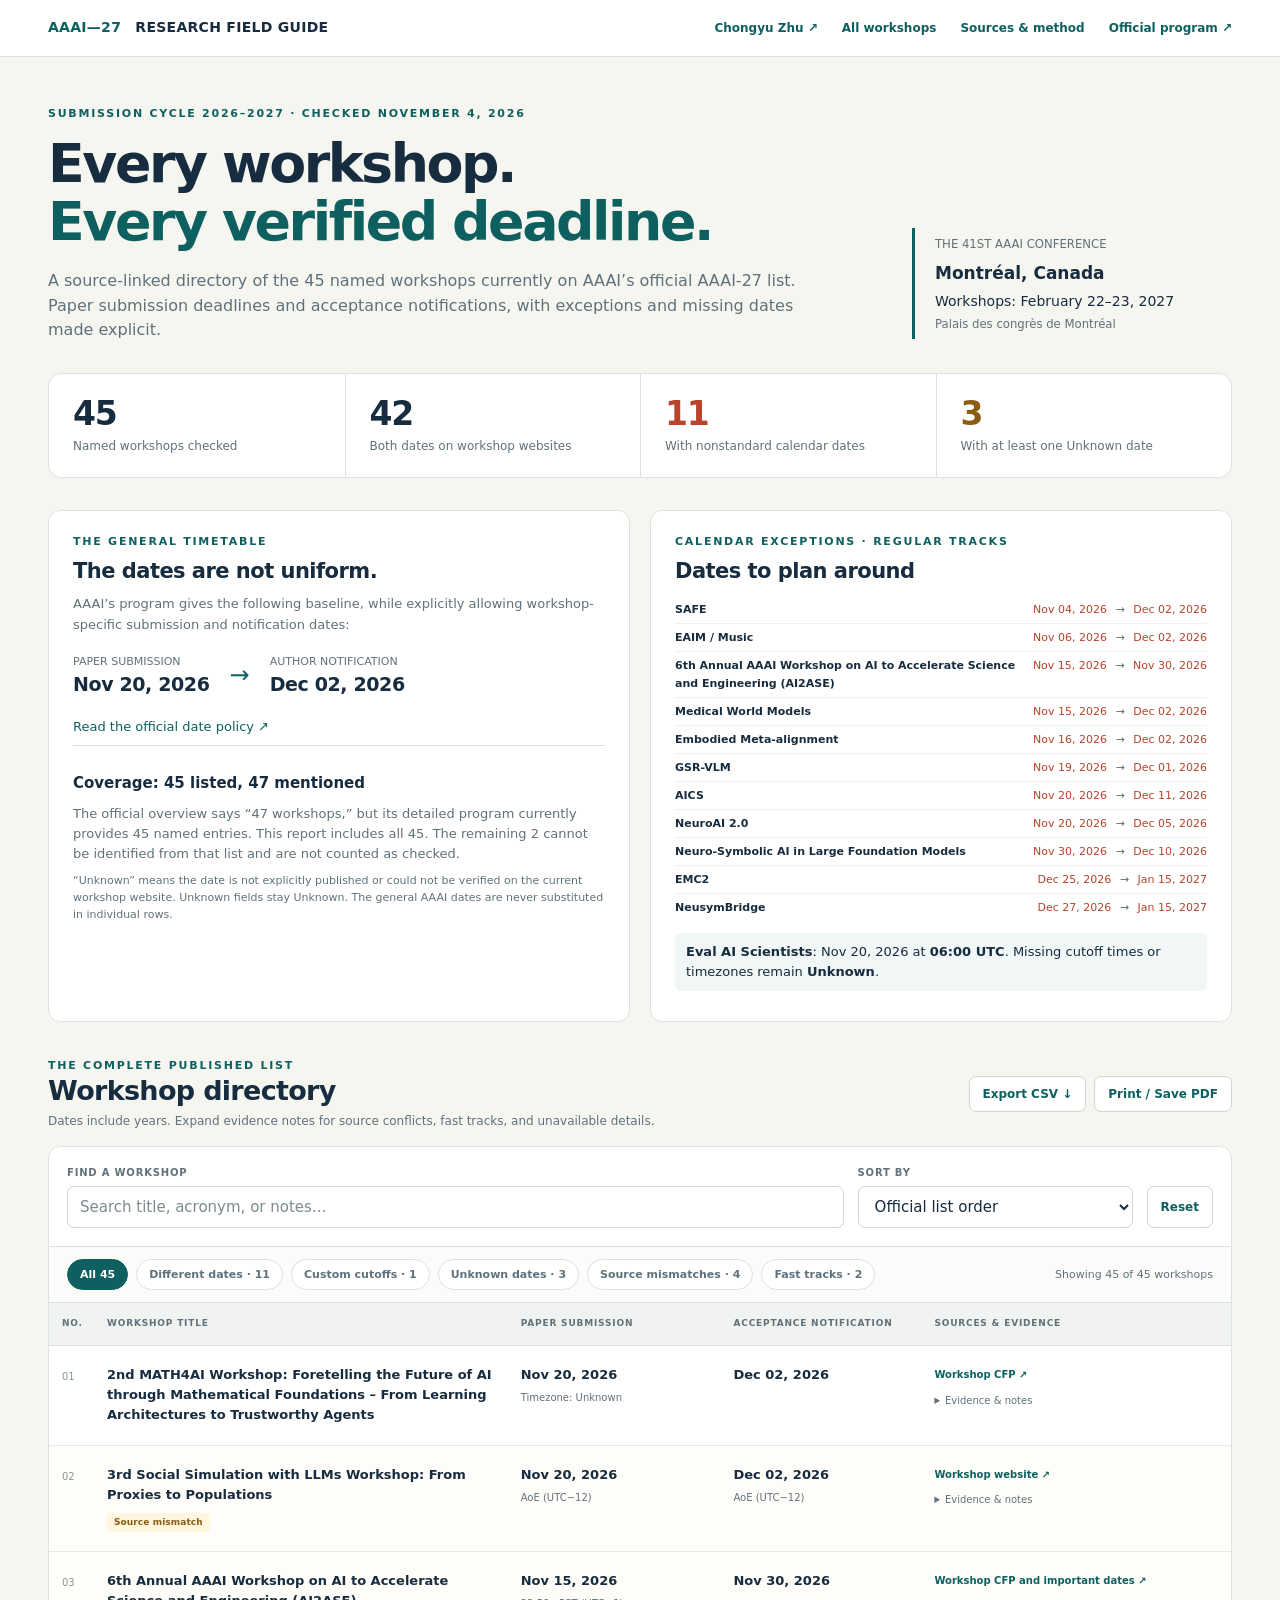
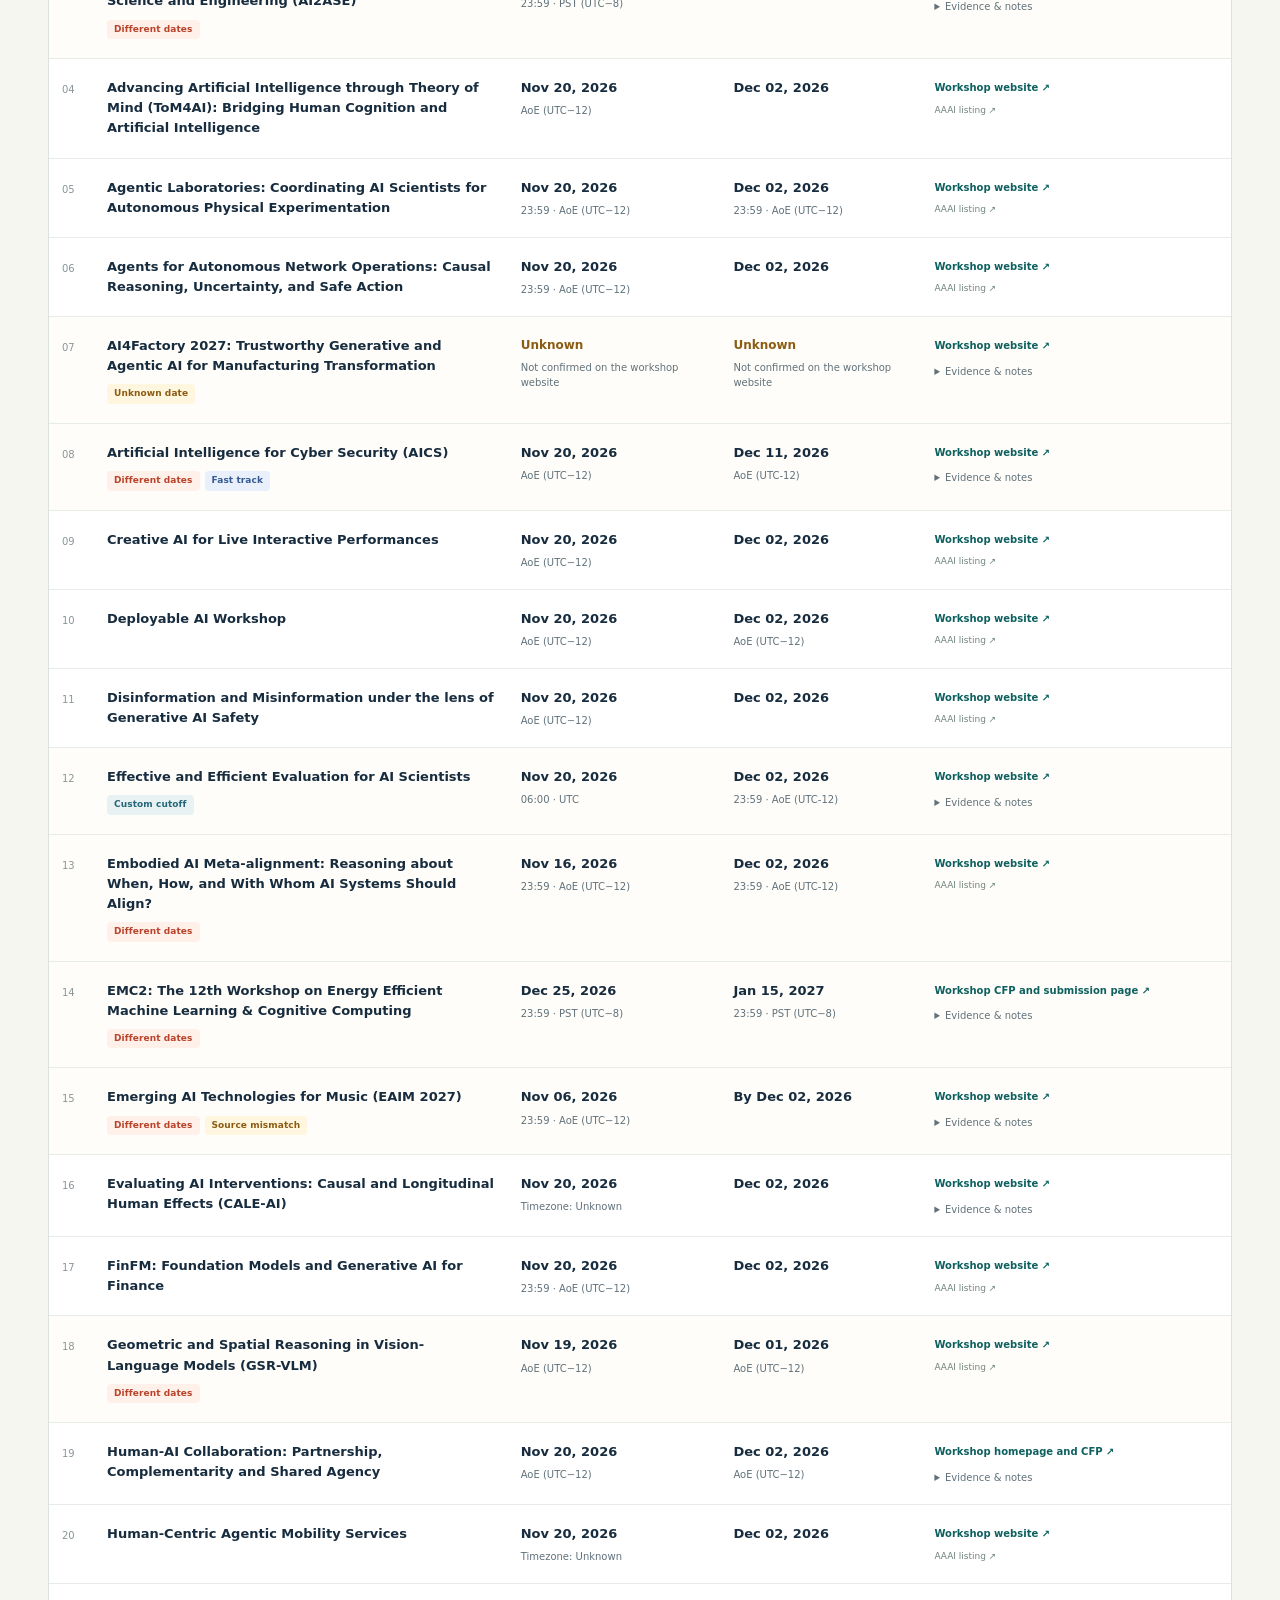
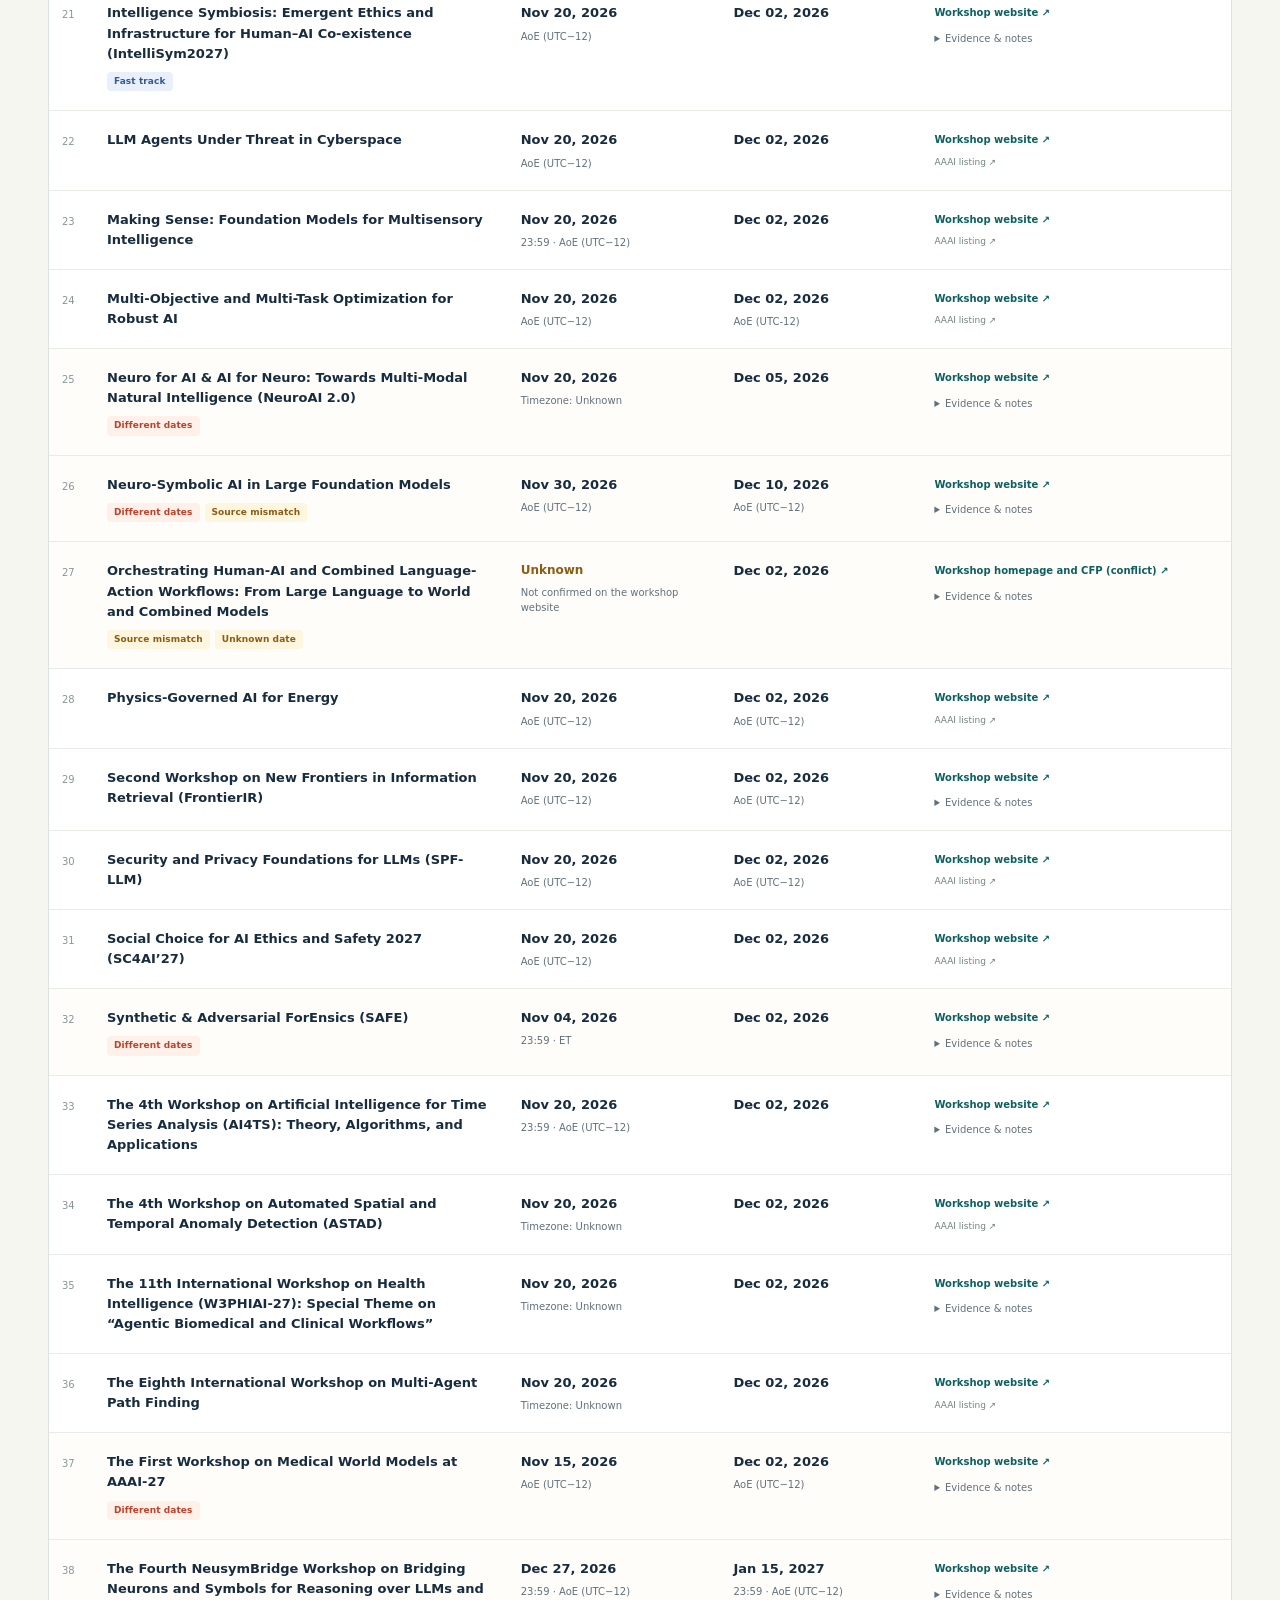
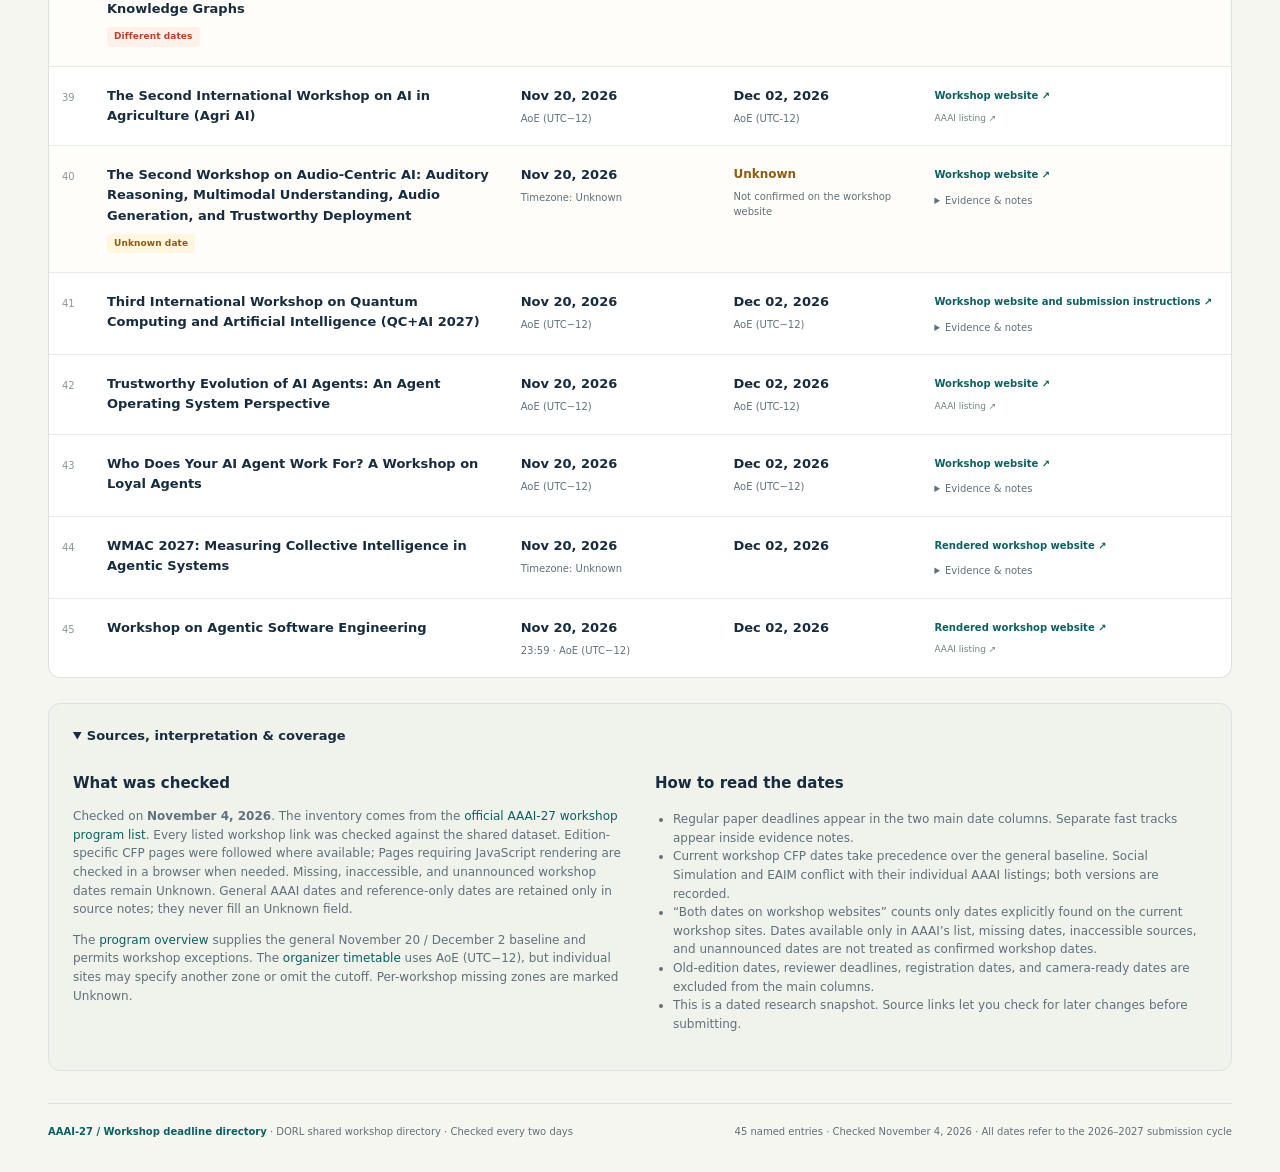
==== commit 26f40549: "Refresh all workshop sources and confirm recovered QC+AI dates" ====
--- a/dorl/27AAAIworkshop/index.html
+++ b/dorl/27AAAIworkshop/index.html
@@ -1,8 +1,8 @@
 <!doctype html>
 <html lang="en"><head><meta charset="utf-8"><meta name="viewport" content="width=device-width,initial-scale=1">
-<meta name="description" content="All 45 named AAAI-27 workshops currently listed by AAAI, with paper submission deadlines, decision dates, source links, and discrepancies. Checked November 2, 2026.">
+<meta name="description" content="All 45 named AAAI-27 workshops currently listed by AAAI, with paper submission deadlines, decision dates, source links, and discrepancies. Checked November 4, 2026.">
 <meta name="robots" content="noindex, nofollow, noarchive"><meta name="referrer" content="no-referrer">
-<link rel="canonical" href="https://chongyuzhu.com/dorl/27AAAIworkshop/"><title>AAAI-27 Workshop Deadlines | November 2, 2026</title>
+<link rel="canonical" href="https://chongyuzhu.com/dorl/27AAAIworkshop/"><title>AAAI-27 Workshop Deadlines | November 4, 2026</title>
 <style>
 :root{--ink:#172c3e;--muted:#60717b;--bg:#f6f6f1;--paper:#fff;--line:#dce2df;--teal:#0d605f;--teal-light:#e7f2ee;--coral:#b9432b;--coral-light:#fff0e9;--gold:#8b5c12;--gold-light:#fff6df;--blue-light:#e9f0fc;--blue:#365b91}
 *{box-sizing:border-box}html{scroll-behavior:smooth}body{margin:0;color:var(--ink);background:var(--bg);font:15px/1.55 system-ui,-apple-system,"Segoe UI",sans-serif}a{color:var(--teal);text-decoration:none}a:hover{text-decoration:underline}button,input,select{font:inherit}button,a,input,select,summary{outline-offset:4px}button:focus-visible,a:focus-visible,input:focus-visible,select:focus-visible,summary:focus-visible{outline:3px solid #ca6b38}button{cursor:pointer}.wrap{max-width:1536px;margin:auto;padding:0 48px}.topbar{border-bottom:1px solid var(--line);background:var(--paper)}.topinner{display:flex;justify-content:space-between;gap:20px;align-items:center;padding-top:17px;padding-bottom:17px}.brand{font-weight:750;letter-spacing:.02em;font-size:14px}.brand span{color:var(--teal);margin-right:9px}.toplinks{display:flex;gap:24px;font-size:12px;font-weight:650}.hero{padding-top:48px;padding-bottom:32px}.eyebrow{font-size:11px;letter-spacing:.16em;font-weight:750;text-transform:uppercase;color:var(--teal)}.hero-layout{display:grid;grid-template-columns:minmax(0,1fr) 320px;gap:48px;align-items:end}h1{font-size:clamp(36px,4.2vw,62px);line-height:1.08;letter-spacing:-.045em;font-weight:750;margin:13px 0 18px}h1 span{color:var(--teal)}.dek{max-width:770px;font-size:16px;color:var(--muted);margin:0}.event{border-left:3px solid var(--teal);padding:5px 0 5px 20px;margin-bottom:4px;font-size:14px}.event strong{display:block;font-size:17px;margin:5px 0}.event small{color:var(--muted)}.stats{display:grid;grid-template-columns:repeat(4,1fr);gap:0;background:var(--paper);border:1px solid var(--line);border-radius:13px;overflow:hidden;margin-top:30px}.stat{padding:20px 24px}.stat+.stat{border-left:1px solid var(--line)}.stat strong{font-size:33px;line-height:1.2;display:block;font-variant-numeric:tabular-nums;letter-spacing:-.04em}.stat span{font-size:12px;color:var(--muted)}.stat:nth-child(3) strong{color:var(--coral)}.stat:nth-child(4) strong{color:var(--gold)}.intro-grid{display:grid;grid-template-columns:1fr 1fr;gap:20px;margin-bottom:28px}.panel{background:var(--paper);border:1px solid var(--line);padding:22px 24px;border-radius:12px}h2{font-size:21px;letter-spacing:-.025em;line-height:1.25;margin:0 0 10px}h3{font-size:15px;margin:14px 0 5px}.panel p{margin:8px 0;font-size:13px;color:var(--muted)}.baseline{display:flex;align-items:center;gap:20px;margin:18px 0}.baseline-item{font-size:11px;color:var(--muted)}.baseline-item strong{display:block;color:var(--ink);font-size:19px;letter-spacing:-.02em}.arrow{color:var(--teal);font-size:24px}.scope{border-top:1px solid var(--line);padding-top:12px}.tiny{font-size:11px!important}.exception-list{display:grid;grid-template-columns:1fr;gap:0;margin-top:12px}.exception-item{display:flex;justify-content:space-between;gap:12px;font-size:11px;padding:5px 0;border-bottom:1px solid #eef0ed}.exception-item:last-child{border:0}.exception-item>span:first-child{font-weight:650;color:var(--ink)}.exception-item>span:last-child{white-space:nowrap;color:var(--coral);font-variant-numeric:tabular-nums}.exception-item b{font-weight:400;padding:0 5px;color:var(--muted)}.cutoff-note{margin-top:12px!important;color:var(--ink)!important;background:#f1f6f6;padding:9px 11px;border-radius:6px}.sectionhead{display:flex;justify-content:space-between;align-items:center;gap:20px;margin:35px 0 15px}.sectionhead h2{font-size:27px;margin:0}.sectionhead p{font-size:12px;color:var(--muted);margin:4px 0 0}.actions{display:flex;gap:8px}.btn{border:1px solid #cbd7d2;background:var(--paper);padding:8px 13px;border-radius:7px;color:var(--teal);font-size:12px;font-weight:650}.btn:hover{background:var(--teal-light)}.toolbar{display:flex;align-items:end;gap:14px;padding:18px;background:var(--paper);border:1px solid var(--line);border-radius:12px 12px 0 0}.control{display:flex;flex-direction:column;gap:6px;min-width:180px}.control label{font-size:10px;text-transform:uppercase;letter-spacing:.08em;color:var(--muted);font-weight:750}.search{flex:1}.control input,.control select{height:42px;border:1px solid #cdd7d2;border-radius:7px;padding:8px 12px;background:#fff;color:var(--ink);min-width:0;width:100%}.control input::placeholder{color:#7d8a8f}.filters{display:flex;flex-wrap:wrap;gap:8px;background:#fbfcfa;border:1px solid var(--line);border-top:0;padding:12px 18px;align-items:center}.chip{border:1px solid var(--line);background:var(--paper);padding:6px 12px;border-radius:20px;font-size:11px;color:var(--muted);font-weight:650}.chip[aria-pressed="true"]{background:var(--teal);border-color:var(--teal);color:#fff}.results{font-size:11px;color:var(--muted);margin-left:auto}.tablebox{border:1px solid var(--line);border-top:0;border-radius:0 0 12px 12px;background:var(--paper);overflow-x:auto}table{border-collapse:collapse;width:100%;table-layout:fixed;min-width:1050px}col.idcol{width:45px}col.titlecol{width:35%}col.subcol{width:18%}col.notcol{width:17%}th{text-align:left;text-transform:uppercase;font-size:9px;letter-spacing:.09em;color:var(--muted);font-weight:750;background:#f0f3ef;padding:14px 13px;border-bottom:1px solid var(--line)}td{padding:19px 13px;vertical-align:top;border-bottom:1px solid #e8ece7;font-size:12px}tr:last-child td{border-bottom:0}tbody tr:hover{background:#fafcf9}tr.attention-row{background:#fffdf9}tr.spotlight{background:#e9f4ef!important;box-shadow:inset 4px 0 0 var(--teal)}.num{font-size:10px;color:#8a969a;font-variant-numeric:tabular-nums;padding-top:23px}.workshop-title{font-size:13px;font-weight:650;line-height:1.55;color:var(--ink);display:block}.badges{display:flex;flex-wrap:wrap;gap:5px;margin-top:8px}.badges:empty{display:none}.badge{display:inline-block;font-size:9px;line-height:1.5;letter-spacing:.01em;font-weight:700;padding:3px 7px;border-radius:4px;background:var(--teal-light);color:var(--teal)}.exception{background:var(--coral-light);color:var(--coral)}.warning{background:var(--gold-light);color:var(--gold)}.fast{background:var(--blue-light);color:var(--blue)}.timebadge{background:#e9f2f3;color:#256779}.date{font-weight:700;font-size:13px;font-variant-numeric:tabular-nums;white-space:nowrap;display:block}.unknown{color:var(--gold);font-size:12px}.sub{display:block;color:var(--muted);font-size:10px;line-height:1.5;margin-top:5px}.unconfirmed{font-size:9px;color:var(--gold)}.sourcecell>a{font-size:10px;font-weight:700}.mutedlink{color:#71847f;font-size:9px}details{margin-top:9px}summary{cursor:pointer;font-size:10px;color:var(--muted)}.detailbody{font-size:10px;color:#566870;line-height:1.65}.detailbody p{margin:8px 0}.detailbody .evidence-links{font-size:9px}.track{margin:10px 0;padding:9px;border:1px solid #dce5ed;border-radius:6px;background:#f6f8fc}.track strong{color:var(--blue);display:block;font-size:10px}.track>span{display:block;margin-top:6px}.empty{display:none;text-align:center;padding:40px;color:var(--muted)}.methodology{margin-top:25px;padding:22px 24px;border:1px solid var(--line);background:#f0f2ec;border-radius:12px}.methodology>summary{font-size:13px;font-weight:700;color:var(--ink)}.methodgrid{display:grid;grid-template-columns:1fr 1fr;gap:30px;margin-top:12px}.methodgrid p,.methodgrid li{font-size:12px;color:var(--muted)}.methodgrid ul{padding-left:18px}.footer{display:flex;justify-content:space-between;gap:20px;border-top:1px solid var(--line);padding-top:20px;padding-bottom:32px;margin-top:32px;color:var(--muted);font-size:10px}.footer strong{color:var(--teal)}.noscript{padding:12px;color:var(--gold);background:var(--gold-light);font-size:12px}[hidden]{display:none!important}
@@ -11,14 +11,14 @@
 </style></head><body>
 <div class="topbar"><div class="wrap topinner"><div class="brand"><span>AAAI—27</span> RESEARCH FIELD GUIDE</div><nav class="toplinks" aria-label="Primary"><a href="/">Chongyu Zhu ↗</a><a href="#workshops">All workshops</a><a href="#methodology">Sources & method</a><a href="https://aaai.org/conference/aaai/aaai-27/aaai-27-workshop-program/" target="_blank" rel="noopener noreferrer">Official program ↗</a></nav></div></div>
 <main class="wrap">
-<header class="hero"><div class="hero-layout"><div><div class="eyebrow">Submission cycle 2026–2027 · Checked November 2, 2026</div><h1>Every workshop.<br><span>Every verified deadline.</span></h1><p class="dek">A source-linked directory of the 45 named workshops currently on AAAI’s official AAAI-27 list. Paper submission deadlines and acceptance notifications, with exceptions and missing dates made explicit.</p></div><div class="event"><small>THE 41ST AAAI CONFERENCE</small><strong>Montréal, Canada</strong>Workshops: February 22–23, 2027<br><small>Palais des congrès de Montréal</small></div></div>
-<div class="stats" aria-label="Coverage statistics"><div class="stat"><strong>45</strong><span>Named workshops checked</span></div><div class="stat"><strong>41</strong><span>Both dates on workshop websites</span></div><div class="stat"><strong>11</strong><span>With nonstandard calendar dates</span></div><div class="stat"><strong>4</strong><span>With at least one Unknown date</span></div></div></header>
+<header class="hero"><div class="hero-layout"><div><div class="eyebrow">Submission cycle 2026–2027 · Checked November 4, 2026</div><h1>Every workshop.<br><span>Every verified deadline.</span></h1><p class="dek">A source-linked directory of the 45 named workshops currently on AAAI’s official AAAI-27 list. Paper submission deadlines and acceptance notifications, with exceptions and missing dates made explicit.</p></div><div class="event"><small>THE 41ST AAAI CONFERENCE</small><strong>Montréal, Canada</strong>Workshops: February 22–23, 2027<br><small>Palais des congrès de Montréal</small></div></div>
+<div class="stats" aria-label="Coverage statistics"><div class="stat"><strong>45</strong><span>Named workshops checked</span></div><div class="stat"><strong>42</strong><span>Both dates on workshop websites</span></div><div class="stat"><strong>11</strong><span>With nonstandard calendar dates</span></div><div class="stat"><strong>3</strong><span>With at least one Unknown date</span></div></div></header>
 <section class="intro-grid" aria-label="Deadline findings"><div class="panel"><div class="eyebrow">The general timetable</div><h2 style="margin-top:8px">The dates are not uniform.</h2><p>AAAI’s program gives the following baseline, while explicitly allowing workshop-specific submission and notification dates:</p><div class="baseline"><div class="baseline-item">PAPER SUBMISSION<strong>Nov 20, 2026</strong></div><div class="arrow">→</div><div class="baseline-item">AUTHOR NOTIFICATION<strong>Dec 02, 2026</strong></div></div><p><a href="https://aaai.org/conference/aaai/aaai-27/aaai-27-workshop-program/" target="_blank" rel="noopener noreferrer">Read the official date policy ↗</a></p><div class="scope"><h3>Coverage: 45 listed, 47 mentioned</h3><p>The official overview says “47 workshops,” but its detailed program currently provides 45 named entries. This report includes all 45. The remaining 2 cannot be identified from that list and are not counted as checked.</p><p class="tiny">“Unknown” means the date is not explicitly published or could not be verified on the current workshop website. Unknown fields stay Unknown. The general AAAI dates are never substituted in individual rows.</p></div></div>
 <div class="panel"><div class="eyebrow">Calendar exceptions · Regular tracks</div><h2 style="margin-top:8px">Dates to plan around</h2><div class="exception-list"><a href="#workshops" class="exception-item" data-focus="32"><span>SAFE</span><span>Nov 04, 2026 <b>→</b> Dec 02, 2026</span></a><a href="#workshops" class="exception-item" data-focus="15"><span>EAIM / Music</span><span>Nov 06, 2026 <b>→</b> Dec 02, 2026</span></a><a href="#workshops" class="exception-item" data-focus="3"><span>6th Annual AAAI Workshop on AI to Accelerate Science and Engineering (AI2ASE)</span><span>Nov 15, 2026 <b>→</b> Nov 30, 2026</span></a><a href="#workshops" class="exception-item" data-focus="37"><span>Medical World Models</span><span>Nov 15, 2026 <b>→</b> Dec 02, 2026</span></a><a href="#workshops" class="exception-item" data-focus="13"><span>Embodied Meta-alignment</span><span>Nov 16, 2026 <b>→</b> Dec 02, 2026</span></a><a href="#workshops" class="exception-item" data-focus="18"><span>GSR-VLM</span><span>Nov 19, 2026 <b>→</b> Dec 01, 2026</span></a><a href="#workshops" class="exception-item" data-focus="8"><span>AICS</span><span>Nov 20, 2026 <b>→</b> Dec 11, 2026</span></a><a href="#workshops" class="exception-item" data-focus="25"><span>NeuroAI 2.0</span><span>Nov 20, 2026 <b>→</b> Dec 05, 2026</span></a><a href="#workshops" class="exception-item" data-focus="26"><span>Neuro-Symbolic AI in Large Foundation Models</span><span>Nov 30, 2026 <b>→</b> Dec 10, 2026</span></a><a href="#workshops" class="exception-item" data-focus="14"><span>EMC2</span><span>Dec 25, 2026 <b>→</b> Jan 15, 2027</span></a><a href="#workshops" class="exception-item" data-focus="38"><span>NeusymBridge</span><span>Dec 27, 2026 <b>→</b> Jan 15, 2027</span></a></div><p class="cutoff-note"><strong>Eval AI Scientists</strong>: Nov 20, 2026 at <strong>06:00 UTC</strong>. Missing cutoff times or timezones remain <strong>Unknown</strong>.</p></div></section>
 <section id="workshops" aria-labelledby="directory-title"><div class="sectionhead"><div><div class="eyebrow">THE COMPLETE PUBLISHED LIST</div><h2 id="directory-title">Workshop directory</h2><p>Dates include years. Expand evidence notes for source conflicts, fast tracks, and unavailable details.</p></div><div class="actions"><button class="btn" id="csvButton" type="button">Export CSV ↓</button><button class="btn" id="printButton" type="button">Print / Save PDF</button></div></div>
 <noscript><div class="noscript">All 45 workshops are available below. Enable JavaScript to use search, filters, sorting, and CSV export.</div></noscript>
 <div class="toolbar"><div class="control search"><label for="search">Find a workshop</label><input id="search" type="search" placeholder="Search title, acronym, or notes…" autocomplete="off"></div><div class="control"><label for="sort">Sort by</label><select id="sort"><option value="official">Official list order</option><option value="submission">Submission date · earliest first</option><option value="notification">Notification date · earliest first</option><option value="title">Title · A–Z</option></select></div><button class="btn" id="resetButton" type="button" style="height:42px">Reset</button></div>
-<div class="filters" role="group" aria-label="Filter workshops"><button type="button" class="chip" data-filter="all" aria-pressed="true">All 45</button><button type="button" class="chip" data-filter="exception" aria-pressed="false">Different dates · 11</button><button type="button" class="chip" data-filter="time" aria-pressed="false">Custom cutoffs · 1</button><button type="button" class="chip" data-filter="incomplete" aria-pressed="false">Unknown dates · 4</button><button type="button" class="chip" data-filter="conflict" aria-pressed="false">Source mismatches · 4</button><button type="button" class="chip" data-filter="fasttrack" aria-pressed="false">Fast tracks · 2</button><span class="results" id="resultCount" role="status" aria-live="polite">Showing 45 of 45 workshops</span></div>
+<div class="filters" role="group" aria-label="Filter workshops"><button type="button" class="chip" data-filter="all" aria-pressed="true">All 45</button><button type="button" class="chip" data-filter="exception" aria-pressed="false">Different dates · 11</button><button type="button" class="chip" data-filter="time" aria-pressed="false">Custom cutoffs · 1</button><button type="button" class="chip" data-filter="incomplete" aria-pressed="false">Unknown dates · 3</button><button type="button" class="chip" data-filter="conflict" aria-pressed="false">Source mismatches · 4</button><button type="button" class="chip" data-filter="fasttrack" aria-pressed="false">Fast tracks · 2</button><span class="results" id="resultCount" role="status" aria-live="polite">Showing 45 of 45 workshops</span></div>
 <div class="tablebox"><table aria-label="AAAI-27 workshop submission and notification dates"><colgroup><col class="idcol"><col class="titlecol"><col class="subcol"><col class="notcol"><col></colgroup><thead><tr><th scope="col">No.</th><th scope="col">Workshop title</th><th scope="col">Paper submission</th><th scope="col">Acceptance notification</th><th scope="col">Sources & evidence</th></tr></thead><tbody id="tableBody"><tr data-id="1" class="">
       <td class="num">01</td>
       <td class="titlecell"><a class="workshop-title" href="https://sites.google.com/view/math4aiworkshop2027" target="_blank" rel="noopener noreferrer">2nd MATH4AI Workshop: Foretelling the Future of AI through Mathematical Foundations – From Learning Architectures to Trustworthy Agents</a><div class="badges"></div></td>
@@ -259,11 +259,11 @@
       <td><time class="date" datetime="2026-11-20">Nov 20, 2026</time><span class="sub">Timezone: Unknown</span></td><td><span class="date unknown">Unknown</span><span class="sub">Not confirmed on the workshop website</span></td>
       <td class="sourcecell"><a href="https://sites.google.com/view/audio-aaai/home2027" target="_blank" rel="noopener noreferrer">Workshop website ↗</a><details><summary>Evidence & notes</summary><div class="detailbody"><p>The 2027 workshop page publishes November 20, 2026 for paper submission but does not state an author-notification date. December 2 is the general AAAI baseline, not a separately confirmed workshop date.</p><p class="evidence-links"><a href="https://sites.google.com/view/audio-aaai/home2027" target="_blank" rel="noopener noreferrer">Workshop website ↗</a> · <a href="https://aaai.org/conference/aaai/aaai-27/aaai-27-workshop-program-list/" target="_blank" rel="noopener noreferrer">AAAI individual CFP ↗</a></p></div></details></td>
     </tr>
-<tr data-id="41" class="attention-row">
+<tr data-id="41" class="">
       <td class="num">41</td>
-      <td class="titlecell"><a class="workshop-title" href="https://qcai.uma.es/2027/" target="_blank" rel="noopener noreferrer">Third International Workshop on Quantum Computing and Artificial Intelligence (QC+AI 2027)</a><div class="badges"><span class="badge warning">Unknown date</span></div></td>
-      <td><span class="date unknown">Unknown</span><span class="sub">Not confirmed on the workshop website</span></td><td><span class="date unknown">Unknown</span><span class="sub">Not confirmed on the workshop website</span></td>
-      <td class="sourcecell"><a href="https://qcai.uma.es/2027/" target="_blank" rel="noopener noreferrer">Workshop website (temporarily unavailable) ↗</a><details><summary>Evidence & notes</summary><div class="detailbody"><p>Unknown: both the workshop homepage and its submission instructions currently display a temporary service outage notice instead of the workshop content. This was also confirmed in a rendered browser. Previously verified dates are preserved separately as history; AAAI reference dates do not fill the current fields.</p><p class="evidence-links"><a href="https://qcai.uma.es/2027/" target="_blank" rel="noopener noreferrer">Workshop website ↗</a> · <a href="https://aaai.org/conference/aaai/aaai-27/aaai-27-workshop-program-list/" target="_blank" rel="noopener noreferrer">AAAI individual CFP ↗</a></p></div></details></td>
+      <td class="titlecell"><a class="workshop-title" href="https://qcai.uma.es/2027/" target="_blank" rel="noopener noreferrer">Third International Workshop on Quantum Computing and Artificial Intelligence (QC+AI 2027)</a><div class="badges"></div></td>
+      <td><time class="date" datetime="2026-11-20">Nov 20, 2026</time><span class="sub">AoE (UTC−12)</span></td><td><time class="date" datetime="2026-12-02">Dec 02, 2026</time><span class="sub">AoE (UTC−12)</span></td>
+      <td class="sourcecell"><a href="https://qcai.uma.es/2027/" target="_blank" rel="noopener noreferrer">Workshop website and submission instructions ↗</a><details><summary>Evidence & notes</summary><div class="detailbody"><p>The workshop website has recovered from its temporary outage. Its current AAAI-27 homepage explicitly confirms November 20, 2026 for submission and December 2, 2026 for notification, both AoE. The submission instructions independently confirm the submission date and UTC-12 timezone. Specific cutoff times remain Unknown because neither page states them.</p><p class="evidence-links"><a href="https://qcai.uma.es/2027/" target="_blank" rel="noopener noreferrer">Workshop website ↗</a> · <a href="https://aaai.org/conference/aaai/aaai-27/aaai-27-workshop-program-list/" target="_blank" rel="noopener noreferrer">AAAI individual CFP ↗</a></p></div></details></td>
     </tr>
 <tr data-id="42" class="">
       <td class="num">42</td>
@@ -289,10 +289,10 @@
       <td><time class="date" datetime="2026-11-20">Nov 20, 2026</time><span class="sub">23:59 · AoE (UTC−12)</span></td><td><time class="date" datetime="2026-12-02">Dec 02, 2026</time></td>
       <td class="sourcecell"><a href="https://agenticse-aaai.github.io/" target="_blank" rel="noopener noreferrer">Rendered workshop website ↗</a><span class="sub"><a class="mutedlink" href="https://aaai.org/conference/aaai/aaai-27/aaai-27-workshop-program-list/" target="_blank" rel="noopener noreferrer">AAAI listing ↗</a></span></td>
     </tr></tbody></table><div class="empty" id="emptyState">No workshops match this search. Try another keyword or reset the filters.</div></div></section>
-<details class="methodology" id="methodology" open><summary>Sources, interpretation & coverage</summary><div class="methodgrid"><div><h3>What was checked</h3><p>Checked on <strong>November 2, 2026</strong>. The inventory comes from the <a href="https://aaai.org/conference/aaai/aaai-27/aaai-27-workshop-program-list/" target="_blank" rel="noopener noreferrer">official AAAI-27 workshop program list</a>. Every listed workshop link was checked against the shared dataset. Edition-specific CFP pages were followed where available; Pages requiring JavaScript rendering are checked in a browser when needed. Missing, inaccessible, and unannounced workshop dates remain Unknown. General AAAI dates and reference-only dates are retained only in source notes; they never fill an Unknown field.</p><p>The <a href="https://aaai.org/conference/aaai/aaai-27/aaai-27-workshop-program/" target="_blank" rel="noopener noreferrer">program overview</a> supplies the general November 20 / December 2 baseline and permits workshop exceptions. The <a href="https://aaai.org/conference/aaai/aaai-27/workshops-call/" target="_blank" rel="noopener noreferrer">organizer timetable</a> uses AoE (UTC−12), but individual sites may specify another zone or omit the cutoff. Per-workshop missing zones are marked Unknown.</p></div><div><h3>How to read the dates</h3><ul><li>Regular paper deadlines appear in the two main date columns. Separate fast tracks appear inside evidence notes.</li><li>Current workshop CFP dates take precedence over the general baseline. Social Simulation and EAIM conflict with their individual AAAI listings; both versions are recorded.</li><li>“Both dates on workshop websites” counts only dates explicitly found on the current workshop sites. Dates available only in AAAI’s list, missing dates, inaccessible sources, and unannounced dates are not treated as confirmed workshop dates.</li><li>Old-edition dates, reviewer deadlines, registration dates, and camera-ready dates are excluded from the main columns.</li><li>This is a dated research snapshot. Source links let you check for later changes before submitting.</li></ul></div></div></details>
-<footer class="footer"><span><strong>AAAI-27 / Workshop deadline directory</strong> · DORL shared workshop directory · Checked every two days</span><span>45 named entries · Checked November 2, 2026 · All dates refer to the 2026–2027 submission cycle</span></footer>
+<details class="methodology" id="methodology" open><summary>Sources, interpretation & coverage</summary><div class="methodgrid"><div><h3>What was checked</h3><p>Checked on <strong>November 4, 2026</strong>. The inventory comes from the <a href="https://aaai.org/conference/aaai/aaai-27/aaai-27-workshop-program-list/" target="_blank" rel="noopener noreferrer">official AAAI-27 workshop program list</a>. Every listed workshop link was checked against the shared dataset. Edition-specific CFP pages were followed where available; Pages requiring JavaScript rendering are checked in a browser when needed. Missing, inaccessible, and unannounced workshop dates remain Unknown. General AAAI dates and reference-only dates are retained only in source notes; they never fill an Unknown field.</p><p>The <a href="https://aaai.org/conference/aaai/aaai-27/aaai-27-workshop-program/" target="_blank" rel="noopener noreferrer">program overview</a> supplies the general November 20 / December 2 baseline and permits workshop exceptions. The <a href="https://aaai.org/conference/aaai/aaai-27/workshops-call/" target="_blank" rel="noopener noreferrer">organizer timetable</a> uses AoE (UTC−12), but individual sites may specify another zone or omit the cutoff. Per-workshop missing zones are marked Unknown.</p></div><div><h3>How to read the dates</h3><ul><li>Regular paper deadlines appear in the two main date columns. Separate fast tracks appear inside evidence notes.</li><li>Current workshop CFP dates take precedence over the general baseline. Social Simulation and EAIM conflict with their individual AAAI listings; both versions are recorded.</li><li>“Both dates on workshop websites” counts only dates explicitly found on the current workshop sites. Dates available only in AAAI’s list, missing dates, inaccessible sources, and unannounced dates are not treated as confirmed workshop dates.</li><li>Old-edition dates, reviewer deadlines, registration dates, and camera-ready dates are excluded from the main columns.</li><li>This is a dated research snapshot. Source links let you check for later changes before submitting.</li></ul></div></div></details>
+<footer class="footer"><span><strong>AAAI-27 / Workshop deadline directory</strong> · DORL shared workshop directory · Checked every two days</span><span>45 named entries · Checked November 4, 2026 · All dates refer to the 2026–2027 submission cycle</span></footer>
 </main>
-<script id="workshopData" type="application/json">[{"id": 1, "title": "2nd MATH4AI Workshop: Foretelling the Future of AI through Mathematical Foundations – From Learning Architectures to Trustworthy Agents", "website": "https://sites.google.com/view/math4aiworkshop2027", "officialLine": 204, "officialDates": ["* Submission Deadline: November 20, 2026", "* Notification of Acceptance: December 2, 2026"], "submission": "2026-11-20", "notification": "2026-12-02", "submissionTime": "", "submissionZone": "Unknown", "notificationQualifier": "", "basis": "Workshop CFP", "source": "https://sites.google.com/view/math4aiworkshop2027/call-of-papers", "notes": ["Both dates are explicitly published on the current workshop CFP page. The cutoff time and timezone are not specified."], "flags": [], "fastTracks": [], "exception": false, "incomplete": false, "attention": false, "checked": "2026-11-02", "notificationTime": "", "notificationZone": "Unknown", "history": [{"verifiedOn": "2026-11-02", "supersededOn": "2026-10-19", "values": {"submission": null, "notification": null, "submissionTime": "", "submissionZone": "Unknown", "notificationTime": "", "notificationZone": "Unknown", "notificationQualifier": ""}, "source": "https://sites.google.com/view/math4aiworkshop2027", "reason": "Updated after a new full check of the current workshop pages; missing cutoff details are not inferred."}], "verification": {"checkedAt": "2026-11-02T14:24:51.207405+00:00", "status": "confirmed", "sources": [{"url": "https://sites.google.com/view/math4aiworkshop2027", "method": "HTTP", "httpStatus": 200, "excerpt": ""}, {"url": "https://sites.google.com/view/math4aiworkshop2027/call-of-papers", "method": "HTTP", "httpStatus": 200, "excerpt": "Papers should be submitted via OpenReview | Important Dates | Submission Deadline: November 20, 2026 | Notification of Acceptance: December 2, 2026 | © AAAI 2027 Workshop on Foretelling the Future of AI through Mathematical Foundations - From Learning Architectures to Trustworthy Agents | Google Sites"}]}}, {"id": 2, "title": "3rd Social Simulation with LLMs Workshop: From Proxies to Populations", "website": "https://sites.google.com/view/social-sims-with-llms/social-sim27", "officialLine": 250, "officialDates": ["Submission Deadline: 06 Nov 2026, 00:00 GMT-5"], "submission": "2026-11-20", "notification": "2026-12-02", "submissionTime": "", "submissionZone": "AoE (UTC−12)", "notificationQualifier": "", "basis": "Workshop website", "source": "https://sites.google.com/view/social-sims-with-llms/social-sim27", "notes": ["Source mismatch: the workshop website lists November 20, 2026 (AoE), but AAAI’s individual CFP lists November 6, 2026, 00:00 GMT−5. The table follows the workshop website; confirm this discrepancy before relying on the later deadline."], "flags": ["conflict"], "fastTracks": [], "exception": false, "incomplete": false, "attention": true, "checked": "2026-11-02", "notificationTime": "", "notificationZone": "AoE (UTC−12)", "history": [{"verifiedOn": "2026-11-02", "supersededOn": "2026-10-19", "values": {"submission": "2026-11-20", "notification": "2026-12-02", "submissionTime": "", "submissionZone": "AoE (UTC−12)", "notificationTime": "", "notificationZone": "Unknown", "notificationQualifier": ""}, "source": "https://sites.google.com/view/social-sims-with-llms/social-sim27", "reason": "Updated after a new full check of the current workshop pages; missing cutoff details are not inferred."}], "verification": {"checkedAt": "2026-11-02T14:24:51.207405+00:00", "status": "confirmed_with_source_mismatch", "sources": [{"url": "https://sites.google.com/view/social-sims-with-llms/social-sim27", "method": "HTTP", "httpStatus": 200, "excerpt": "Key Dates: | Submission Deadline: November 20, 2026, AoE | Accept/Reject Notification: December 2, 2026, AoE | Camera Ready Deadline: December 9, 2026, AoE | Workshop Date: February 22 or 23, 2027 (TBD)"}, {"url": "https://sites.google.com/view/social-sims-with-llms/call-for-papers-2027", "method": "HTTP", "httpStatus": 200, "excerpt": "Key Dates | Submission Deadline: November 20, 2026, AoE | Accept/Reject Notification: December 2, 2026, AoE | Camera Ready Deadline: December 9, 2026, AoE | Workshop Date: February 2027 (exact date TBD)"}]}}, {"id": 3, "title": "6th Annual AAAI Workshop on AI to Accelerate Science and Engineering (AI2ASE)", "website": "https://ai-2-ase.github.io/", "officialLine": 293, "officialDates": [], "submission": "2026-11-15", "notification": "2026-11-30", "submissionTime": "23:59", "submissionZone": "PST (UTC−8)", "notificationQualifier": "", "basis": "Workshop CFP and important dates", "source": "https://ai-2-ase.github.io/dates/", "notes": ["The current workshop CFP and linked Important Dates page both state November 15, 2026, 11:59 PM PST for paper submission and November 30, 2026 for notification. A notification cutoff and timezone are not stated."], "flags": [], "fastTracks": [], "exception": true, "incomplete": false, "attention": true, "checked": "2026-11-02", "notificationTime": "", "notificationZone": "Unknown", "history": [{"verifiedOn": "2026-11-02", "supersededOn": "2026-10-19", "values": {"submission": null, "notification": null, "submissionTime": "", "submissionZone": "Unknown", "notificationTime": "", "notificationZone": "Unknown", "notificationQualifier": ""}, "source": "https://ai-2-ase.github.io/", "reason": "Updated after a new full check of the current workshop pages; missing cutoff details are not inferred."}], "verification": {"checkedAt": "2026-11-02T14:24:51.207405+00:00", "status": "confirmed", "sources": [{"url": "https://ai-2-ase.github.io/", "method": "HTTP", "httpStatus": 200, "excerpt": "Call for Papers | Important Dates | AAAI 2027 | Previous Workshops"}, {"url": "https://ai-2-ase.github.io/dates/", "method": "HTTP", "httpStatus": 200, "excerpt": "Call for Papers | Important Dates | AAAI 2027 | Previous Workshops | Dates | Paper submission deadline: November 15, 2026 (11:59 PM PST). | Notification: November 30, 2026. | Camera-ready deadline: To be announced. | Workshop date: To be announced."}, {"url": "https://ai-2-ase.github.io/cop/", "method": "HTTP", "httpStatus": 200, "excerpt": "Call for Papers | Important Dates | AAAI 2027 | Previous Workshops | Submission Site: Submit your paper via Microsoft CMT. | Paper submission deadline: November 15, 2026 (11:59 PM PST). | Notification: November 30, 2026. | The accepted papers will be considered non-archival. | CMT acknowledgement: The Microsoft CMT service was used for managing the peer-reviewing process for this conference. This service was provided for free by Microsoft and they bore all expenses, including costs for Azure cloud services as well as for software development and support."}]}}, {"id": 4, "title": "Advancing Artificial Intelligence through Theory of Mind (ToM4AI): Bridging Human Cognition and Artificial Intelligence", "website": "https://tom4ai.github.io/AAAI2027/call-for-papers/", "officialLine": 340, "officialDates": [], "submission": "2026-11-20", "notification": "2026-12-02", "submissionTime": "", "submissionZone": "AoE (UTC−12)", "notificationQualifier": "", "basis": "Workshop website", "source": "https://tom4ai.github.io/AAAI2027/call-for-papers/", "notes": [], "flags": [], "fastTracks": [], "exception": false, "incomplete": false, "attention": false, "checked": "2026-11-02", "notificationTime": "", "notificationZone": "Unknown", "verification": {"checkedAt": "2026-11-02T14:24:51.207405+00:00", "status": "confirmed", "sources": [{"url": "https://tom4ai.github.io/AAAI2027/call-for-papers/", "method": "HTTP", "httpStatus": 200, "excerpt": "the official author kit can be downloaded here. | Important dates: | 20/11/2026 - submissions due (AOE) | 02/12/2026 - authors notification | Topics include (but are not limited to):"}]}}, {"id": 5, "title": "Agentic Laboratories: Coordinating AI Scientists for Autonomous Physical Experimentation", "website": "https://siavashhkh.github.io/agentic-labs-aaai27/", "officialLine": 386, "officialDates": [], "submission": "2026-11-20", "notification": "2026-12-02", "submissionTime": "23:59", "submissionZone": "AoE (UTC−12)", "notificationQualifier": "", "basis": "Workshop website", "source": "https://siavashhkh.github.io/agentic-labs-aaai27/", "notes": [], "flags": [], "fastTracks": [], "exception": false, "incomplete": false, "attention": false, "checked": "2026-11-02", "notificationTime": "23:59", "notificationZone": "AoE (UTC−12)", "history": [{"verifiedOn": "2026-11-02", "supersededOn": "2026-10-19", "values": {"submission": "2026-11-20", "notification": "2026-12-02", "submissionTime": "23:59", "submissionZone": "AoE (UTC−12)", "notificationTime": "", "notificationZone": "Unknown", "notificationQualifier": ""}, "source": "https://siavashhkh.github.io/agentic-labs-aaai27/", "reason": "Updated after a new full check of the current workshop pages; missing cutoff details are not inferred."}], "verification": {"checkedAt": "2026-11-02T14:24:51.207405+00:00", "status": "confirmed", "sources": [{"url": "https://siavashhkh.github.io/agentic-labs-aaai27/", "method": "HTTP", "httpStatus": 200, "excerpt": "Authors of submitted workshop papers may be asked to review at least one other submission. Please make sure at least one author per paper has an OpenReview profile and is available during the review period. More about reviewing | Important dates | Timeline | Submission siteOpenReview | Paper submission deadlineFri, Nov 20, 2026 | Author notificationWed, Dec 2, 2026 | Camera-ready deadlineTBA | Workshop dayMon, Feb 22 or Tue, Feb 23, 2027 Day TBA | The AAAI-27 workshop program takes place Monday, February 22 and Tuesday, February 23, 2027, at the Palais des Congrès de Montréal. Deadlines follow the AAAI-27 workshop program guidelines. All deadlines are 23:59 Anywhere on Earth (AoE). | Program | Tentative schedule | We will send you an invitation through OpenReview. | Reviewing takes place between the submission deadline (November 20, 2026) and author notification (December 2, 2026). | Prof. Siavash H. Khajavisiavash.khajavi@aalto.fi | Mrs. Zixuan Liuzliu41@tulane.edu"}]}}, {"id": 6, "title": "Agents for Autonomous Network Operations: Causal Reasoning, Uncertainty, and Safe Action", "website": "https://a2netops.github.io/", "officialLine": 438, "officialDates": ["Submissions are due November 20, 2026, at 11:59 PM AoE; notifications will be sent by December 2, 2026."], "submission": "2026-11-20", "notification": "2026-12-02", "submissionTime": "23:59", "submissionZone": "AoE (UTC−12)", "notificationQualifier": "", "basis": "Workshop website", "source": "https://a2netops.github.io/", "notes": [], "flags": [], "fastTracks": [], "exception": false, "incomplete": false, "attention": false, "checked": "2026-11-02", "notificationTime": "", "notificationZone": "Unknown", "verification": {"checkedAt": "2026-11-02T14:24:51.207405+00:00", "status": "confirmed", "sources": [{"url": "https://a2netops.github.io/", "method": "HTTP", "httpStatus": 200, "excerpt": "WhereMontréal, CanadaPalais des congrès | Submission deadlineNovember 20, 2026Anywhere on Earth (UTC−12) | Oct 8, 2026 | The call for participation is live. OpenReview submissions open October 16, 2026. | Authors should create or update their OpenReview profiles well before the deadline. New profiles without an institutional email may require moderation; profiles created with an institutional email are activated automatically. | Important dates | Mark your calendar. | Oct 16, 2026OpenReview submissions open12:00 AM AoE (UTC−12) | Nov 20, 2026Workshop submissions due11:59 PM AoE (UTC−12) | Dec 2, 2026Author notifications | Dec 15, 2026AAAI-27 early registration ends | Feb 22 or 23, 2027One-day workshopExact day and room TBA"}]}}, {"id": 7, "title": "AI4Factory 2027: Trustworthy Generative and Agentic AI for Manufacturing Transformation", "website": "https://iamtirthankar.github.io/AI4Factory-2027/", "officialLine": 510, "officialDates": [], "submission": null, "notification": null, "submissionTime": "", "submissionZone": "Unknown", "notificationQualifier": "", "basis": "Workshop website", "source": "https://iamtirthankar.github.io/AI4Factory-2027/", "notes": ["The workshop timeline explicitly marks paper submission and author notification as “To be announced.”"], "flags": [], "fastTracks": [], "exception": false, "incomplete": true, "attention": true, "checked": "2026-11-02", "notificationTime": "", "notificationZone": "Unknown", "verification": {"checkedAt": "2026-11-02T14:24:51.207405+00:00", "status": "dates_unpublished", "sources": [{"url": "https://iamtirthankar.github.io/AI4Factory-2027/", "method": "HTTP", "httpStatus": 200, "excerpt": "Coming soon | Important Dates | Workshop timeline | The final schedule can be inserted here once the AAAI 2027 workshop calendar and submission timeline are confirmed. | Paper submission | To be announced | Author notification | To be announced | Camera-ready"}]}}, {"id": 8, "title": "Artificial Intelligence for Cyber Security (AICS)", "website": "https://aics.site/AICS2027/", "officialLine": 567, "officialDates": [], "submission": "2026-11-20", "notification": "2026-12-11", "submissionTime": "", "submissionZone": "AoE (UTC−12)", "notificationQualifier": "", "basis": "Workshop website", "source": "https://aics.site/AICS2027/cfp.html", "notes": ["The CFP gives December 11, 2026 (AoE) for author notification. The fast-track paragraph gives December 2, 2026 (AoE); the sidebar still says December 2, 2025. This internal year mismatch is unresolved."], "flags": ["fasttrack-uncertain"], "fastTracks": [{"label": "AAAI main-conference fast track", "submission": null, "notification": null, "zone": "AoE (UTC−12)", "note": "Unknown: the CFP body gives December 2, 2026 but the sidebar gives December 2, 2025. No separate fast-track notification is stated. Neither field is inferred from the regular track."}], "exception": true, "incomplete": false, "attention": true, "checked": "2026-11-02", "notificationTime": "", "notificationZone": "AoE (UTC-12)", "verification": {"checkedAt": "2026-11-02T14:24:51.207405+00:00", "status": "confirmed", "sources": [{"url": "https://aics.site/AICS2027/", "method": "HTTP", "httpStatus": 200, "excerpt": "Organization | Important Dates | Website Launched | October 04, 2026 | Paper Submission Deadline | November 20, 2026 | (Fast Track) Dec 02, 2025 (AOE) | Author Notification | December 11, 2026 (AOE) | AAAI-27 Conference"}, {"url": "https://aics.site/AICS2027/cfp.html", "method": "HTTP", "httpStatus": 200, "excerpt": "Organization | Important Dates | Website Launched | October 04, 2026 | Paper Submission Deadline | November 20, 2026 | (Fast Track) Dec 02, 2025 (AOE) | Author Notification | December 11, 2026 (AOE) | AAAI-27 Conference"}]}}, {"id": 9, "title": "Creative AI for Live Interactive Performances", "website": "https://sites.google.com/view/clip27", "officialLine": 617, "officialDates": ["* Submission Deadline: 20th November 2026 AoE", "* Notifications sent to Authors: 2nd December 2026"], "submission": "2026-11-20", "notification": "2026-12-02", "submissionTime": "", "submissionZone": "AoE (UTC−12)", "notificationQualifier": "", "basis": "Workshop website", "source": "https://sites.google.com/view/clip27", "notes": [], "flags": [], "fastTracks": [], "exception": false, "incomplete": false, "attention": false, "checked": "2026-11-02", "notificationTime": "", "notificationZone": "Unknown", "verification": {"checkedAt": "2026-11-02T14:24:51.207405+00:00", "status": "confirmed", "sources": [{"url": "https://sites.google.com/view/clip27", "method": "HTTP", "httpStatus": 200, "excerpt": "The workshop format is currently subject to changes. | Important Dates | Deadline: 20th November 2026 AoE | Notifications Sent to Authors: 2nd December 2026"}, {"url": "https://sites.google.com/view/clip27/call-for-papers", "method": "HTTP", "httpStatus": 200, "excerpt": "Call For Papers | The workshop accepts full paper submissions with the option of publishing in our Springer proceedings and abstract submissions where accepted abstracts will be presented as a poster and not published in the proceedings. | We invite original research papers, position papers, and case studies (up to 15 pages excluding references) following Springer format. Authors encouraged to include prototype implementation descriptions as well as bring along a demo of the work | Specific areas of interest include but are not limited to: | All presentations must be in person. Virtual Presentations are not permitted. | Paper deadline: 20th November 2026 AoE | Notifications Sent to Authors: 2nd December 2026 | Camera-ready: 16th December 2026"}, {"url": "https://sites.google.com/view/clip27/submission-guidelines", "method": "HTTP", "httpStatus": 200, "excerpt": "Submission Guidelines | The workshop accepts full paper submissions with the option of publishing in our Springer proceedings and abstract submissions where accepted abstracts will be presented as a poster and not published in the proceedings. | Full paper submission | Format: All submissions must be a single PDF file up to maximum 15 pages excluding references. We welcome high-quality original papers. Work-in-progress welcome. Authors encouraged to include prototype implementation descriptions as well as bring along a physical demo of the work. | Style: You must format your submission using the Springer format. Please include the references and supplementary materials in the same PDF. The maximum file size for submissions is 50MB. Submissions that violate the AAAI style (e.g., by decreasing margins or font sizes) or page limits may be rejected without further review."}]}}, {"id": 10, "title": "Deployable AI Workshop", "website": "https://dai-workshop.github.io/", "officialLine": 664, "officialDates": ["Workshop Submissions Due to Organizers: November 20, 2026", "Notifications Sent to Authors: December 2, 2026"], "submission": "2026-11-20", "notification": "2026-12-02", "submissionTime": "", "submissionZone": "AoE (UTC−12)", "notificationQualifier": "", "basis": "Workshop website", "source": "https://dai-workshop.github.io/", "notes": [], "flags": [], "fastTracks": [], "exception": false, "incomplete": false, "attention": false, "checked": "2026-11-02", "notificationTime": "", "notificationZone": "AoE (UTC−12)", "history": [{"verifiedOn": "2026-11-02", "supersededOn": "2026-10-19", "values": {"submission": "2026-11-20", "notification": "2026-12-02", "submissionTime": "", "submissionZone": "AoE (UTC−12)", "notificationTime": "", "notificationZone": "Unknown", "notificationQualifier": ""}, "source": "https://dai-workshop.github.io/", "reason": "Updated after a new full check of the current workshop pages; missing cutoff details are not inferred."}], "verification": {"checkedAt": "2026-11-02T14:24:51.207405+00:00", "status": "confirmed", "sources": [{"url": "https://dai-workshop.github.io/", "method": "HTTP", "httpStatus": 200, "excerpt": "News | Submission Deadline:  20 November 2026 | Speaker List TBD | About | Key Dates | Paper Deadline: 20 November 2026 | Notification: 2nd December 2026 | Camera-ready: 20 December 2026 | All deadlines follow the Anywhere on Earth (AoE) timezone. | Submission Site | Submit papers through the Deployable AI Workshop Submission Portal on OpenReview (Workshop Submission Portal) | been recently accepted, , provided they do not breach any dual-submission or anonymity policies of those venues. The workshop is a non-archival venue and will not | have official proceedings. Workshop submissions can be subsequently or concurrently | submitted to other venues. | Visibility:   Submissions and reviews will not be public. Only"}]}}, {"id": 11, "title": "Disinformation and Misinformation under the lens of Generative AI Safety", "website": "https://dimigenais-aaai2027.netlify.app/", "officialLine": 713, "officialDates": [], "submission": "2026-11-20", "notification": "2026-12-02", "submissionTime": "", "submissionZone": "AoE (UTC−12)", "notificationQualifier": "", "basis": "Workshop website", "source": "https://dimigenais-aaai2027.netlify.app/", "notes": [], "flags": [], "fastTracks": [], "exception": false, "incomplete": false, "attention": false, "checked": "2026-11-02", "notificationTime": "", "notificationZone": "Unknown", "verification": {"checkedAt": "2026-11-02T14:24:51.207405+00:00", "status": "confirmed", "sources": [{"url": "https://dimigenais-aaai2027.netlify.app/", "method": "HTTP", "httpStatus": 200, "excerpt": "THE CALL FOR PAPERS IS OPEN! | Submission deadline | November 20, 2026 (AoE) | Notification"}]}}, {"id": 12, "title": "Effective and Efficient Evaluation for AI Scientists", "website": "https://eval-ai-scientists.github.io/aaai27/", "officialLine": 753, "officialDates": ["* Submission Deadline: 20 November 2026", "* Notification of Acceptance: 2 December 2026"], "submission": "2026-11-20", "notification": "2026-12-02", "submissionTime": "06:00", "submissionZone": "UTC", "notificationQualifier": "", "basis": "Workshop website", "source": "https://eval-ai-scientists.github.io/aaai27/", "notes": ["The submission portal closes at 06:00 UTC on November 20, which is earlier than the usual end-of-day AoE interpretation. The site says other deadlines are 23:59 AoE."], "flags": ["time"], "fastTracks": [], "exception": false, "incomplete": false, "attention": true, "checked": "2026-11-02", "notificationTime": "23:59", "notificationZone": "AoE (UTC-12)", "shortTitle": "Eval AI Scientists", "history": [{"verifiedOn": "2026-11-02", "supersededOn": "2026-10-19", "values": {"submission": "2026-11-20", "notification": "2026-12-02", "submissionTime": "06:00", "submissionZone": "UTC", "notificationTime": "", "notificationZone": "AoE (UTC-12)", "notificationQualifier": ""}, "source": "https://eval-ai-scientists.github.io/aaai27/", "reason": "Updated after a new full check of the current workshop pages; missing cutoff details are not inferred."}], "verification": {"checkedAt": "2026-11-02T14:24:51.207405+00:00", "status": "confirmed", "sources": [{"url": "https://eval-ai-scientists.github.io/aaai27/", "method": "HTTP", "httpStatus": 200, "excerpt": "Palais des Congrès de Montréal Montréal, Canada | Submission deadline | 20 November 2026, 06:00 UTC | Official listing | Submit on OpenReview | Important dates | The submission deadline is 06:00 UTC, when the OpenReview portal closes. Other deadlines are 23:59 Anywhere on Earth, meaning UTC−12. | 5 October 2026Submissions open on OpenReview | 20 November 2026, 06:00 UTCSubmission deadline | 2 December 2026Acceptance notification | 15 January 2027Camera-ready versions due"}]}}, {"id": 13, "title": "Embodied AI Meta-alignment: Reasoning about When, How, and With Whom AI Systems Should Align?", "website": "https://embodied-meta-alignment.pages.dev/", "officialLine": 794, "officialDates": [], "submission": "2026-11-16", "notification": "2026-12-02", "submissionTime": "23:59", "submissionZone": "AoE (UTC−12)", "notificationQualifier": "", "basis": "Workshop website", "source": "https://embodied-meta-alignment.pages.dev/", "notes": [], "flags": [], "fastTracks": [], "exception": true, "incomplete": false, "attention": true, "checked": "2026-11-02", "notificationTime": "23:59", "notificationZone": "AoE (UTC-12)", "history": [{"verifiedOn": "2026-11-02", "supersededOn": "2026-10-19", "values": {"submission": "2026-11-16", "notification": "2026-12-02", "submissionTime": "23:59", "submissionZone": "AoE (UTC−12)", "notificationTime": "", "notificationZone": "AoE (UTC-12)", "notificationQualifier": ""}, "source": "https://embodied-meta-alignment.pages.dev/", "reason": "Updated after a new full check of the current workshop pages; missing cutoff details are not inferred."}], "verification": {"checkedAt": "2026-11-02T14:24:51.207405+00:00", "status": "confirmed", "sources": [{"url": "https://embodied-meta-alignment.pages.dev/", "method": "HTTP", "httpStatus": 200, "excerpt": "When, How, and With Whom should AI systems Align? | Paper Submission Deadline Mon, Nov 16, 2026, 23:59 AoE | --Days | --Hours | Timeline | Important Dates | All deadlines are 23:59 AoE. | Mon, Nov 16, 2026 | Paper Submission Deadline | Wed, Dec 2, 2026 | Acceptance Notification"}]}}, {"id": 14, "title": "EMC2: The 12th Workshop on Energy Efficient Machine Learning & Cognitive Computing", "website": "https://www.emc2-ai.org/", "officialLine": 837, "officialDates": [], "submission": "2026-12-25", "notification": "2027-01-15", "submissionTime": "23:59", "submissionZone": "PST (UTC−8)", "notificationQualifier": "", "basis": "Workshop CFP and submission page", "source": "https://www.emc2-ai.org/aaai-27", "notes": ["The current AAAI-27 edition CFP and submission page both state December 25, 2026 at 23:59 PST for paper submission and January 15, 2027 at 23:59 PST for acceptance and author notification. Compared with the previous verified snapshot, both dates are 14 days earlier."], "flags": [], "fastTracks": [], "exception": true, "incomplete": false, "attention": true, "checked": "2026-11-02", "notificationTime": "23:59", "notificationZone": "PST (UTC−8)", "verification": {"checkedAt": "2026-11-02T14:24:51.207405+00:00", "status": "confirmed", "sources": [{"url": "https://www.emc2-ai.org/", "method": "HTTP", "httpStatus": 200, "excerpt": ""}, {"url": "https://www.emc2-ai.org/aaai-27", "method": "HTTP", "httpStatus": 200, "excerpt": "Build the best draft model for a fixed large language model: one that guesses right most often, uses the least memory, and makes generation fastest. | The competition site has the full details: rules, prizes, important dates and how to take part. | Go to the competition site open_in_new | Contact | We will follow that same formatting guidelines and duplicate submission policies as AAAI. | Important Dates | Paper Submission | December 25, 2026 (23:59 PST) | Acceptance and Author Notification | January 15, 2027 (23:59 PST) | Venue"}, {"url": "https://www.emc2-ai.org/submission", "method": "HTTP", "httpStatus": 200, "excerpt": "Submit to the Workshop | Important Dates | Paper Submission | December 25, 2026 (23:59 PST) | Acceptance and Author Notification | January 15, 2027 (23:59 PST) | Workshop"}]}, "history": [{"verifiedOn": "2026-10-28", "supersededOn": "2026-10-30", "values": {"submission": "2027-01-08", "notification": "2027-01-29", "submissionTime": "23:59", "submissionZone": "PST (UTC−8)", "notificationTime": "23:59", "notificationZone": "PST (UTC-8)", "notificationQualifier": ""}, "source": "https://www.emc2-ai.org/aaai-27", "reason": "Updated after a new full check of the current workshop pages; missing cutoff details are not inferred."}]}, {"id": 15, "title": "Emerging AI Technologies for Music (EAIM 2027)", "website": "https://amaai-lab.github.io/EAIM2027/", "officialLine": 898, "officialDates": ["* Paper submission deadline: 4th November 2026", "* Notification of decisions: by 2 December 2026"], "submission": "2026-11-06", "notification": "2026-12-02", "submissionTime": "23:59", "submissionZone": "AoE (UTC−12)", "notificationQualifier": "By", "basis": "Workshop website", "source": "https://amaai-lab.github.io/EAIM2027/", "notes": ["Source mismatch: the current workshop website gives November 6, 2026 (23:59 AoE); AAAI’s individual CFP still gives November 4, 2026. The table follows the workshop website. Decisions are promised by December 2."], "flags": ["conflict"], "fastTracks": [], "exception": true, "incomplete": false, "attention": true, "checked": "2026-11-02", "notificationTime": "", "notificationZone": "Unknown", "verification": {"checkedAt": "2026-11-02T14:24:51.207405+00:00", "status": "confirmed_with_source_mismatch", "sources": [{"url": "https://amaai-lab.github.io/EAIM2027/", "method": "HTTP", "httpStatus": 200, "excerpt": "Montréal, Canada · February 2027 | Call for papers ↗Important dates ↓ | HUMAN × AIEAIM / 02 | A space for research. | 03 / Key milestones | Important dates | The EAIM submission and review timeline. | Paper submission deadline 23:59 AoE (UTC−12) | 6 November 2026 | Review period | Where do I submit, and what format should I use? | Submit through the EAIM 2027 OpenReview portal. Prepare an anonymous paper of 8–11 pages, excluding references, in PMLR format. Use the EAIM Overleaf template or download the template (ZIP). The PMLR volume number in the template will be provided upon acceptance. Please read the submission instructions and important dates before submitting. | Do I need a working system or demonstration? | No. We welcome strong theoretical, conceptual and analytical contributions, alongside empirical studies, system designs and artistic explorations. Submissions should make a clear contribution relevant to the workshop themes."}]}}, {"id": 16, "title": "Evaluating AI Interventions: Causal and Longitudinal Human Effects (CALE-AI)", "website": "https://caleai.github.io/", "officialLine": 960, "officialDates": ["Submission Deadline: November 20, 2026", "Author Notification: December 2, 2026"], "submission": "2026-11-20", "notification": "2026-12-02", "submissionTime": "", "submissionZone": "Unknown", "notificationQualifier": "", "basis": "Workshop website", "source": "https://caleai.github.io/", "notes": ["The website gives both calendar dates, but its timezone wording is not final: it refers to the AAAI-relevant timezone “if later confirmed.”"], "flags": [], "fastTracks": [], "exception": false, "incomplete": false, "attention": false, "checked": "2026-11-02", "notificationTime": "", "notificationZone": "Unknown", "verification": {"checkedAt": "2026-11-02T14:24:51.207405+00:00", "status": "confirmed", "sources": [{"url": "https://caleai.github.io/", "method": "HTTP", "httpStatus": 200, "excerpt": "Call for Papers | Important Dates | Program | Speakers | February 22, 23, 2027 | Submission deadline | November 20, 2026 | Call for Papers | Critical milestones | Important Dates | Workshop CFP released | October 2, 2026 | Paper submission deadline | November 20, 2026 | Author notification | December 2, 2026 | Camera-ready | Submission | Paper submission deadline: November 20, 2026 | Submit via | Submit Paper"}]}}, {"id": 17, "title": "FinFM: Foundation Models and Generative AI for Finance", "website": "https://finfm.finhorizons.org/", "officialLine": 993, "officialDates": [], "submission": "2026-11-20", "notification": "2026-12-02", "submissionTime": "23:59", "submissionZone": "AoE (UTC−12)", "notificationQualifier": "", "basis": "Workshop website", "source": "https://finfm.finhorizons.org/", "notes": [], "flags": [], "fastTracks": [], "exception": false, "incomplete": false, "attention": false, "checked": "2026-11-02", "notificationTime": "", "notificationZone": "Unknown", "verification": {"checkedAt": "2026-11-02T14:24:51.207405+00:00", "status": "confirmed", "sources": [{"url": "https://finfm.finhorizons.org/", "method": "HTTP", "httpStatus": 200, "excerpt": "Call for papers | Submission deadline | 20 November 2026, 23:59 AoE | Read the call ↓ | non-archival, with no proceedings. | Important dates | Submissions open02 Oct 2026 | 00:00 AoE | Paper submission deadline20 Nov 2026 | 23:59 AoE | Author notification02 Dec 2026 | Workshop22 or 23 Feb 2027 | Final day to be confirmed | When | Between the submission deadline on 20 November and author | notification on 2 December 2026 | Selection"}]}}, {"id": 18, "title": "Geometric and Spatial Reasoning in Vision-Language Models (GSR-VLM)", "website": "https://gsr-vlm.org/", "officialLine": 1043, "officialDates": ["We invite full research papers of up to 7 pages, short and position papers of up to 4 pages, and extended abstracts of recently published work for presentation only. Submissions should follow the formatting and reference-page requirements in the cite134†AAAI-27 Submission Instructions . Workshop submission deadlines will be posted on our website."], "submission": "2026-11-19", "notification": "2026-12-01", "submissionTime": "", "submissionZone": "AoE (UTC−12)", "notificationQualifier": "", "basis": "Workshop website", "source": "https://gsr-vlm.org/", "notes": [], "flags": [], "fastTracks": [], "exception": true, "incomplete": false, "attention": true, "checked": "2026-11-02", "notificationTime": "", "notificationZone": "AoE (UTC−12)", "history": [{"verifiedOn": "2026-11-02", "supersededOn": "2026-10-19", "values": {"submission": "2026-11-19", "notification": "2026-12-01", "submissionTime": "", "submissionZone": "AoE (UTC−12)", "notificationTime": "", "notificationZone": "Unknown", "notificationQualifier": ""}, "source": "https://gsr-vlm.org/", "reason": "Updated after a new full check of the current workshop pages; missing cutoff details are not inferred."}], "verification": {"checkedAt": "2026-11-02T14:24:51.207405+00:00", "status": "confirmed", "sources": [{"url": "https://gsr-vlm.org/", "method": "HTTP", "httpStatus": 200, "excerpt": "Every accepted paper will be presented as a poster. Selected papers will also receive an oral presentation slot. | Important dates | All dates are in Anywhere on Earth (AoE, UTC−12). | Submissions open | Oct 12, 2026 | Submission deadline | Nov 19, 2026 | Final notification"}]}}, {"id": 19, "title": "Human-AI Collaboration: Partnership, Complementarity and Shared Agency", "website": "https://human-ai-workshop-7p350s.webnode.page/", "officialLine": 1083, "officialDates": ["Full papers (6–8 pages); short or position papers (2–4 pages); case studies of deployed human-AI collaboration; and demos. Submissions should follow the AAAI-27 author kit format and will be reviewed by an interdisciplinary program committee. Submissions due November 20, 2026; notifications sent December 2, 2026."], "submission": "2026-11-20", "notification": "2026-12-02", "submissionTime": "", "submissionZone": "AoE (UTC−12)", "notificationQualifier": "", "basis": "Workshop homepage and CFP", "source": "https://human-ai-workshop-7p350s.webnode.page/call-for-papers/", "notes": ["The workshop homepage and current author-facing CFP confirm both calendar dates. The CFP labels its Important Dates as Anywhere on Earth, including notification. No numeric cutoff time is specified."], "flags": [], "fastTracks": [], "exception": false, "incomplete": false, "attention": false, "checked": "2026-11-02", "notificationTime": "", "notificationZone": "AoE (UTC−12)", "verification": {"checkedAt": "2026-11-02T14:24:51.207405+00:00", "status": "confirmed", "sources": [{"url": "https://human-ai-workshop-7p350s.webnode.page/", "method": "HTTP", "httpStatus": 200, "excerpt": "Keynote and Invited Speakers | Paper Submission | Schedule | Call for Papers | Through this lens, the workshop aims to connect researchers interested in trustworthy interactive systems, multi-agent coordination, human-centered design, and socio-technical perspectives on AI deployment. As the program, talks, and resources are finalized, additional information will appear across this website. Please continue through the page to learn more about the workshop’s themes, example use cases, and how the broader research agenda on human-AI collaboration is evolving within the AAAI 2027 community. | Important Dates | Workshop Submissions Due: Friday, Nov 20, 2026 AoE (Anywhere on Earth) | Notifications Sent to Authors (by organizers): Wednesday, Dec 2, 2026 | AAAI 2027 Registration is OPEN"}, {"url": "https://human-ai-workshop-7p350s.webnode.page/call-for-papers/", "method": "HTTP", "httpStatus": 200, "excerpt": "Keynote and Invited Speakers | Paper Submission | Schedule | Call for Papers | Submissions: https://easychair.org/conferences/?conf=haic2027 | IMPORTANT DATES (Anywhere on Earth) | - Submission deadline: Friday, November 20, 2026 | - Author notification: Wednesday, December 2, 2026 | - Early registration ends: December 15, 2026 | - Workshop: February 16-23, 2027 (TBC)"}]}, "history": [{"verifiedOn": "2026-10-21", "supersededOn": "2026-10-24", "values": {"submission": "2026-11-20", "notification": "2026-12-02", "submissionTime": "", "submissionZone": "AoE (UTC−12)", "notificationTime": "", "notificationZone": "Unknown", "notificationQualifier": ""}, "source": "https://human-ai-workshop-7p350s.webnode.page/", "reason": "Updated after a new full check of the current workshop pages; missing cutoff details are not inferred."}]}, {"id": 20, "title": "Human-Centric Agentic Mobility Services", "website": "https://agentic-mobility-workshop.github.io/", "officialLine": 1128, "officialDates": ["The submission deadline is November 20, 2026 (AoE), and notifications will be sent by December 2, 2026. The submission link will be available on the workshop website."], "submission": "2026-11-20", "notification": "2026-12-02", "submissionTime": "", "submissionZone": "Unknown", "notificationQualifier": "", "basis": "Workshop website", "source": "https://agentic-mobility-workshop.github.io/", "notes": [], "flags": [], "fastTracks": [], "exception": false, "incomplete": false, "attention": false, "checked": "2026-11-02", "notificationTime": "", "notificationZone": "Unknown", "history": [{"verifiedOn": "2026-11-02", "supersededOn": "2026-10-19", "values": {"submission": "2026-11-20", "notification": "2026-12-02", "submissionTime": "", "submissionZone": "AoE (UTC−12)", "notificationTime": "", "notificationZone": "Unknown", "notificationQualifier": ""}, "source": "https://agentic-mobility-workshop.github.io/", "reason": "Updated after a new full check of the current workshop pages; missing cutoff details are not inferred."}], "verification": {"checkedAt": "2026-11-02T14:24:51.207405+00:00", "status": "confirmed", "sources": [{"url": "https://agentic-mobility-workshop.github.io/", "method": "HTTP", "httpStatus": 200, "excerpt": "Montréal, Canada | Submission deadline: November 20, 2026 | Call for Papers | Submit on OpenReview | Submit on OpenReview | Important dates | October 2, 2026Call for papers released | November 20, 2026Submission deadline | December 2, 2026Notification of acceptance | January 15, 2027Talk titles and schedule posted | February 22 or 23, 2027Workshop at AAAI-27, Montréal (one day, in person, exact day to be confirmed)"}, {"url": "https://agentic-mobility-workshop.github.io/cfp.html", "method": "HTTP", "httpStatus": 200, "excerpt": "Organizers and people with a personal conflict of interest with an organizer do not submit papers. Conflicts of interest are enforced in OpenReview. | Important dates | October 2, 2026Call for papers released | November 20, 2026Submission deadline | December 2, 2026Notification of acceptance | January 15, 2027Talk titles and schedule posted | February 22 or 23, 2027Workshop at AAAI-27, Montréal (one day, in person, exact day to be confirmed)"}]}}, {"id": 21, "title": "Intelligence Symbiosis: Emergent Ethics and Infrastructure for Human–AI Co-existence (IntelliSym2027)", "website": "https://intelligence-symbiosis.net/en/events/aaai-2027-workshop", "officialLine": 1170, "officialDates": ["Full papers (up to 9 pages) or extended abstracts (up to 4 pages) in AAAI-27 format, excluding references and appendices. Work must be original and unpublished; each submission receives three reviews. Papers not accepted at the AAAI-27 main conference, including the Special Track on AI Alignment, may be submitted with their reviews and a response letter for a fast track. Fast-track submissions are due December 3, 2026 (AoE), with notification on December 9, 2026.", "Submission deadline: November 20, 2026 (AoE). Notification: December 2, 2026."], "submission": "2026-11-20", "notification": "2026-12-02", "submissionTime": "", "submissionZone": "AoE (UTC−12)", "notificationQualifier": "", "basis": "Workshop website", "source": "https://intelligence-symbiosis.net/en/events/aaai-2027-workshop", "notes": ["A separate fast track is available for papers not accepted at AAAI-27’s main technical track or Special Track on AI Alignment."], "flags": [], "fastTracks": [{"label": "AAAI-27 transfer fast track", "submission": "2026-12-03", "notification": "2026-12-09", "zone": "AoE (UTC−12)", "note": "Submit the paper, original AAAI reviews/meta-review, and a response letter. Separate from the regular November 20 track."}], "exception": false, "incomplete": false, "attention": false, "checked": "2026-11-02", "notificationTime": "", "notificationZone": "Unknown", "verification": {"checkedAt": "2026-11-02T14:24:51.207405+00:00", "status": "confirmed", "sources": [{"url": "https://intelligence-symbiosis.net/en/events/aaai-2027-workshop", "method": "HTTP", "httpStatus": 200, "excerpt": "Submission site: https://cmt3.research.microsoft.com/INTELLISYM2027 | Important Dates | Submissions due: November 20, 2026 (AoE) | Fast-track submissions due: December 3, 2026 (AoE) | Notification: December 2, 2026 (fast track: December 9, 2026) | Camera-ready: mid-January 2027 | Workshop: February 22 or 23, 2027"}]}}, {"id": 22, "title": "LLM Agents Under Threat in Cyberspace", "website": "https://llm-agents-under-threat.github.io/", "officialLine": 1205, "officialDates": ["Submission deadline: November 20, 2026 (AoE). Notification: December 2, 2026."], "submission": "2026-11-20", "notification": "2026-12-02", "submissionTime": "", "submissionZone": "AoE (UTC−12)", "notificationQualifier": "", "basis": "Workshop website", "source": "https://llm-agents-under-threat.github.io/", "notes": [], "flags": [], "fastTracks": [], "exception": false, "incomplete": false, "attention": false, "checked": "2026-11-02", "notificationTime": "", "notificationZone": "Unknown", "verification": {"checkedAt": "2026-11-02T14:24:51.207405+00:00", "status": "confirmed", "sources": [{"url": "https://llm-agents-under-threat.github.io/", "method": "HTTP", "httpStatus": 200, "excerpt": "◇Full-day, in personMontréal · Canada | Submission deadlineNovember 20, 2026Anywhere on Earth | Submit on OpenReview → | InputsToolsMemoryActions | Responsible deployment and disclosure. Operational lessons, deployment safeguards, defense limitations, vulnerability coordination, and responsible disclosure practices. | Important Dates | Submission deadline:November 20, 2026Anywhere on Earth | Acceptance notification:December 2, 2026Author notification | Workshop:February 22 or 23, 2027In person · Montréal | Submission Guidelines"}]}}, {"id": 23, "title": "Making Sense: Foundation Models for Multisensory Intelligence", "website": "https://making-sense-workshop.github.io/", "officialLine": 1254, "officialDates": [], "submission": "2026-11-20", "notification": "2026-12-02", "submissionTime": "23:59", "submissionZone": "AoE (UTC−12)", "notificationQualifier": "", "basis": "Workshop website", "source": "https://making-sense-workshop.github.io/", "notes": [], "flags": [], "fastTracks": [], "exception": false, "incomplete": false, "attention": false, "checked": "2026-11-02", "notificationTime": "", "notificationZone": "Unknown", "verification": {"checkedAt": "2026-11-02T14:24:51.207405+00:00", "status": "confirmed", "sources": [{"url": "https://making-sense-workshop.github.io/", "method": "HTTP", "httpStatus": 200, "excerpt": "Key dates | Paper submission deadline20 Nov 202623:59 AoE | Author notification2 Dec 2026 | Camera-ready deadlineTo be announced | Workshop at AAAI-2722 or 23 Feb 2027Final day to be confirmed | When | Between the submission deadline on 20 November and author notification on 2 December 2026 | Selection | The organizers confirm appointments based on expertise. Confirmed members will be listed here."}]}}, {"id": 24, "title": "Multi-Objective and Multi-Task Optimization for Robust AI", "website": "https://robust-ai-2027.github.io/aaai27_workshop", "officialLine": 1301, "officialDates": ["Paper Submission Deadline: November 20, 2026, 11:59 PM Anywhere on Earth (AoE, UTC-12)", "Acceptance Notification: December 2, 2026"], "submission": "2026-11-20", "notification": "2026-12-02", "submissionTime": "", "submissionZone": "AoE (UTC−12)", "notificationQualifier": "", "basis": "Workshop website", "source": "https://robust-ai-2027.github.io/aaai27_workshop", "notes": [], "flags": [], "fastTracks": [], "exception": false, "incomplete": false, "attention": false, "checked": "2026-11-02", "notificationTime": "", "notificationZone": "AoE (UTC-12)", "history": [{"verifiedOn": "2026-11-02", "supersededOn": "2026-10-19", "values": {"submission": "2026-11-20", "notification": "2026-12-02", "submissionTime": "23:59", "submissionZone": "AoE (UTC−12)", "notificationTime": "", "notificationZone": "AoE (UTC-12)", "notificationQualifier": ""}, "source": "https://robust-ai-2027.github.io/aaai27_workshop", "reason": "Updated after a new full check of the current workshop pages; missing cutoff details are not inferred."}], "verification": {"checkedAt": "2026-11-02T14:24:51.207405+00:00", "status": "confirmed", "sources": [{"url": "https://robust-ai-2027.github.io/aaai27_workshop/", "method": "HTTP", "httpStatus": 200, "excerpt": "With a central focus on multi-objective and multi-task optimization, we welcome theory, algorithms, applications, and evaluations, including related work that motivates new optimization formulations. Contributions from early-career researchers and across disciplines are particularly encouraged. | Important Dates | Paper Submission Deadline: November 20, 2026 (AoE) | Notification of Acceptance: December 2, 2026 (AoE) | Camera-Ready Deadline: Jan 2, 2027 (AoE) | Workshop Date: Feb 22–23, 2027 (exact day TBC)"}]}}, {"id": 25, "title": "Neuro for AI & AI for Neuro: Towards Multi-Modal Natural Intelligence (NeuroAI 2.0)", "website": "https://neuroai-multimodal-workshop.github.io/", "officialLine": 1338, "officialDates": [], "submission": "2026-11-20", "notification": "2026-12-05", "submissionTime": "", "submissionZone": "Unknown", "notificationQualifier": "", "basis": "Workshop website", "source": "https://neuroai-multimodal-workshop.github.io/", "notes": ["The current 2027 submission section gives November 20, 2026 and December 5, 2026. A lower section still contains 2025 registration/notification dates; those older dates were excluded."], "flags": [], "fastTracks": [], "exception": true, "incomplete": false, "attention": true, "checked": "2026-11-02", "notificationTime": "", "notificationZone": "Unknown", "verification": {"checkedAt": "2026-11-02T14:24:51.207405+00:00", "status": "confirmed", "sources": [{"url": "https://neuroai-multimodal-workshop.github.io/", "method": "HTTP", "httpStatus": 200, "excerpt": "Submission Guidelines | Paper submission deadline: November 20, 2026 | Decision notification: December 5, 2026 | Early registration deadline: December 15, 2026 | Standard registration deadline: Janurary 10, 2027 | References and Supplementary: No page limit | The paper submission portal is now opened on OpenReview. Please follow the AAAI-27 (double-blind) submission instructions, see the AAAI-27 author kit for further details. | For examples of work presented at the previous edition, please visit | the proceedings of the first workshop. | Submission Guidelines | Paper submission deadline: November 20, 2026 | Decision notification: December 5, 2026 | Early registration deadline: December 15, 2026 | Standard registration deadline: Janurary 10, 2027 | References and Supplementary: No page limit | The paper submission portal is now opened on OpenReview. Please follow the AAAI-27 (double-blind) submission instructions, see the AAAI-27 author kit for further details. | For examples of work presented at the previous edition, please visit | the proceedings of the first workshop. | We invite submissions (authors' identiy anonymized for double-blind review) of full papers or abstracts that describe new research, work in progress, or position statements on relevant topics. | The full paper submissions should be 8 pages maximum, excluding references, and the abstract submissions should be "}]}}, {"id": 26, "title": "Neuro-Symbolic AI in Large Foundation Models", "website": "https://llm-symbol.github.io/NeSy-FM-AAAI2027/", "officialLine": 1379, "officialDates": ["All deadlines are 11:59 PM Anywhere on Earth (UTC-12).", "* Submission Deadline: November 20, 2026", "* Notification: December 2, 2026"], "submission": "2026-11-30", "notification": "2026-12-10", "submissionTime": "", "submissionZone": "AoE (UTC−12)", "notificationQualifier": "", "basis": "Workshop website", "source": "https://llm-symbol.github.io/NeSy-FM-AAAI2027/", "notes": ["The current workshop website states November 30, 2026 for submission and December 10, 2026 for notification; both use AoE. AAAI’s individual CFP still lists November 20 and December 2. The current workshop website takes precedence. No numeric cutoff time is explicitly stated on the current website."], "flags": ["conflict"], "fastTracks": [], "exception": true, "incomplete": false, "attention": true, "checked": "2026-11-02", "notificationTime": "", "notificationZone": "AoE (UTC−12)", "history": [{"verifiedOn": "2026-11-02", "supersededOn": "2026-10-19", "values": {"submission": "2026-11-20", "notification": "2026-12-02", "submissionTime": "23:59", "submissionZone": "AoE (UTC−12)", "notificationTime": "", "notificationZone": "Unknown", "notificationQualifier": ""}, "source": "https://llm-symbol.github.io/NeSy-FM-AAAI2027/", "reason": "Updated after a new full check of the current workshop pages; missing cutoff details are not inferred."}], "verification": {"checkedAt": "2026-11-02T14:24:51.207405+00:00", "status": "confirmed_with_source_mismatch", "sources": [{"url": "https://llm-symbol.github.io/NeSy-FM-AAAI2027/", "method": "HTTP", "httpStatus": 200, "excerpt": "WHEREMontréal, CanadaIn person · AAAI-27 | SUBMISSIONS DUENovember 30, 2026Anywhere on Earth (UTC−12) | 01 / MOTIVATION | Why NeSy-FM? | OpenReview submission portal ↗ | Submission deadlineNov 30, 2026 | NotificationDec 10, 2026 | PublicationNon-archival | 04 / MARK YOUR CALENDAR | Important dates | All deadlines are Anywhere on Earth (UTC−12), following the AAAI-27 workshop timetable. | 30NOV 2026 | Workshop submissions due | Submit through the workshop OpenReview portal. | 10DEC 2026 | Author notifications | Decisions sent to submitting authors. | 22OR 23 FEB 2027"}]}}, {"id": 27, "title": "Orchestrating Human-AI and Combined Language-Action Workflows: From Large Language to World and Combined Models", "website": "https://sites.google.com/view/orchestrating-human-ai-work/", "officialLine": 1432, "officialDates": ["December 2, 2026: Notifications sent to authors", "December 15, 2026: AAAI-27 early registration deadline"], "submission": null, "notification": "2026-12-02", "submissionTime": "", "submissionZone": "Unknown", "notificationQualifier": "", "basis": "Workshop homepage and CFP (conflict)", "source": "https://sites.google.com/view/orchestrating-human-ai-work/cfp", "notes": ["Unknown submission date: the current workshop homepage lists November 20, 2026, but its author-facing CFP lists November 22, 2026. Neither page explicitly supersedes the other, so no single deadline is presented as settled. Confirm with the organizers. Both pages state December 2, 2026 for notification."], "flags": ["conflict"], "fastTracks": [], "exception": false, "incomplete": true, "attention": true, "checked": "2026-11-02", "notificationTime": "", "notificationZone": "Unknown", "history": [{"verifiedOn": "2026-11-02", "supersededOn": "2026-10-19", "values": {"submission": "2026-11-20", "notification": "2026-12-02", "submissionTime": "", "submissionZone": "Unknown", "notificationTime": "", "notificationZone": "Unknown", "notificationQualifier": ""}, "source": "https://sites.google.com/view/orchestrating-human-ai-work/", "reason": "Current workshop sources conflict; the prior date is retained only as history."}], "verification": {"checkedAt": "2026-11-02T14:24:51.207405+00:00", "status": "conflicting_workshop_sources", "sources": [{"url": "https://sites.google.com/view/orchestrating-human-ai-work/", "method": "HTTP", "httpStatus": 200, "excerpt": "Safety, cybersecurity, governance, traceability, semantic drift, resilience, and operation in high-stakes environments. | Important Dates | November 20, 2026 | Submissions Due | Workshop submissions due to organizers. | December 2, 2026 | Author Notification | Acceptance and rejection notifications sent to participants. | February 22–23, 2027"}, {"url": "https://sites.google.com/view/orchestrating-human-ai-work/cfp", "method": "HTTP", "httpStatus": 200, "excerpt": "AAAI conference style (2-3 pages; please delete AAAI copyright): https://aaai.org/wp-content/uploads/2025/07/AuthorKit26-1.zip or open format. Proceedings by Elsevier, Entropy and/or Frontiers in Physics. | Important Dates | October 15, 2026: Submissions open | November 22, 2026: Paper submissions to organizers | December 2, 2026: Notifications sent to authors | Tuesday, December 15, 2026: AAAI-27 Early Registration Deadline (11:59 EST)"}]}}, {"id": 28, "title": "Physics-Governed AI for Energy", "website": "https://pgai4e.github.io/", "officialLine": 1480, "officialDates": ["Submissions due: November 20th", "Author Notification: December 2nd"], "submission": "2026-11-20", "notification": "2026-12-02", "submissionTime": "", "submissionZone": "AoE (UTC−12)", "notificationQualifier": "", "basis": "Workshop website", "source": "https://pgai4e.github.io/", "notes": [], "flags": [], "fastTracks": [], "exception": false, "incomplete": false, "attention": false, "checked": "2026-11-02", "notificationTime": "", "notificationZone": "AoE (UTC−12)", "history": [{"verifiedOn": "2026-11-02", "supersededOn": "2026-10-19", "values": {"submission": "2026-11-20", "notification": "2026-12-02", "submissionTime": "", "submissionZone": "AoE (UTC−12)", "notificationTime": "", "notificationZone": "Unknown", "notificationQualifier": ""}, "source": "https://pgai4e.github.io/", "reason": "Updated after a new full check of the current workshop pages; missing cutoff details are not inferred."}], "verification": {"checkedAt": "2026-11-02T14:24:51.207405+00:00", "status": "confirmed", "sources": [{"url": "https://pgai4e.github.io/", "method": "HTTP", "httpStatus": 200, "excerpt": "Key Dates | Submission Deadline: November 20, 2026 | Notification of Acceptance: December 2, 2026 | Workshop: February 22/23, 2027 | All deadlines are “anywhere on earth” (UTC-12). | Submission Format | We solicit two types of papers:"}]}}, {"id": 29, "title": "Second Workshop on New Frontiers in Information Retrieval (FrontierIR)", "website": "https://frontier-ir-workshop.github.io/", "officialLine": 1544, "officialDates": [], "submission": "2026-11-20", "notification": "2026-12-02", "submissionTime": "", "submissionZone": "AoE (UTC−12)", "notificationQualifier": "", "basis": "Workshop website", "source": "https://frontier-ir-workshop.github.io/", "notes": ["The workshop website now presents the current AAAI-27 edition. Its CFP explicitly states November 20, 2026 for submission and December 2, 2026 for notification, both AoE. No numeric cutoff time is specified. Old AAAI-26 dates are excluded."], "flags": [], "fastTracks": [], "exception": false, "incomplete": false, "attention": false, "checked": "2026-11-02", "notificationTime": "", "notificationZone": "AoE (UTC−12)", "verification": {"checkedAt": "2026-11-02T14:24:51.207405+00:00", "status": "confirmed", "sources": [{"url": "https://frontier-ir-workshop.github.io/", "method": "HTTP", "httpStatus": 200, "excerpt": "Key Dates | Submission Deadline: November 20, 2026 (AoE) | Notification of Acceptance: December 2, 2026 (AoE) | AAAI-27 Early Registration Deadline: December 15, 2026 (11:59 PM Eastern Time) | Workshop Date: February 22 or 23, 2027 (AAAI-27 workshop program, exact day TBA), Montréal, Canada | Submission Site | As in the first edition, the workshop uses OpenReview for paper submission and review. The submission link is https://openreview.net/group?id=AAAI.org/2027/Workshop/FrontierIR. | Submissions will undergo double-blind review, with at least three reviews per paper. Accepted papers will be presented as talks or posters. The contributions are non-archival and will be hosted on the workshop website. A best paper award will be presented at the closing session. | Organizers"}]}, "history": [{"verifiedOn": "2026-10-19", "supersededOn": "2026-10-21", "values": {"submission": null, "notification": null, "submissionTime": "", "submissionZone": "Unknown", "notificationTime": "", "notificationZone": "Unknown", "notificationQualifier": ""}, "source": "https://frontier-ir-workshop.github.io/", "reason": "Updated after a new full check of the current workshop pages; missing cutoff details are not inferred."}]}, {"id": 30, "title": "Security and Privacy Foundations for LLMs (SPF-LLM)", "website": "https://spf-llm-2026.github.io/spf-llm-workshop.github.io/", "officialLine": 1584, "officialDates": ["* November 20, 2026: Paper submissions due", "* December 2, 2026: Author notifications"], "submission": "2026-11-20", "notification": "2026-12-02", "submissionTime": "", "submissionZone": "AoE (UTC−12)", "notificationQualifier": "", "basis": "Workshop website", "source": "https://spf-llm-2026.github.io/spf-llm-workshop.github.io/", "notes": [], "flags": [], "fastTracks": [], "exception": false, "incomplete": false, "attention": false, "checked": "2026-11-02", "notificationTime": "", "notificationZone": "AoE (UTC−12)", "history": [{"verifiedOn": "2026-11-02", "supersededOn": "2026-10-19", "values": {"submission": "2026-11-20", "notification": "2026-12-02", "submissionTime": "", "submissionZone": "AoE (UTC−12)", "notificationTime": "", "notificationZone": "Unknown", "notificationQualifier": ""}, "source": "https://spf-llm-2026.github.io/spf-llm-workshop.github.io/", "reason": "Updated after a new full check of the current workshop pages; missing cutoff details are not inferred."}], "verification": {"checkedAt": "2026-11-02T14:24:51.207405+00:00", "status": "confirmed", "sources": [{"url": "https://spf-llm-2026.github.io/spf-llm-workshop.github.io/", "method": "HTTP", "httpStatus": 200, "excerpt": "Key Deadlines | Important Dates | All deadlines are per the official AAAI-27 workshop calendar and are Anywhere on Earth (UTC-12). Dates subject to change — check back for updates. | Nov 20, 2026 | Paper submissions due to organizers | Dec 2, 2026 | Notifications sent to authors | What should I do if my OpenReview profile activation is delayed? | Profile verification is managed by OpenReview, not by us. New profiles or those using personal email addresses can take several days for manual moderation. Create and verify your OpenReview profile at least 2 weeks before the submission deadline. If you need a vouch, ask a co-author, supervisor, or colleague with an active institutional account — workshop organizers cannot vouch for authors due to COI regulations. | Can I get a deadline extension if my profile is still pending activation? | No. Organizers cannot grant individual extensions, open late submission windows, or bypass OpenReview verification. Submissions must be fully completed before the deadline (AoE)."}]}}, {"id": 31, "title": "Social Choice for AI Ethics and Safety 2027 (SC4AI’27)", "website": "https://sites.google.com/view/sc4ai/workshops/sc4ai27", "officialLine": 1641, "officialDates": ["Submission Deadline: November 20, 2026 (AoE)", "Notification: December 2, 2026"], "submission": "2026-11-20", "notification": "2026-12-02", "submissionTime": "", "submissionZone": "AoE (UTC−12)", "notificationQualifier": "", "basis": "Workshop website", "source": "https://sites.google.com/view/sc4ai/workshops/sc4ai27", "notes": [], "flags": [], "fastTracks": [], "exception": false, "incomplete": false, "attention": false, "checked": "2026-11-02", "notificationTime": "", "notificationZone": "Unknown", "verification": {"checkedAt": "2026-11-02T14:24:51.207405+00:00", "status": "confirmed", "sources": [{"url": "https://sites.google.com/view/sc4ai/workshops/sc4ai27", "method": "HTTP", "httpStatus": 200, "excerpt": "The workshop is organized by Niclas Boehmer, Vincent Conitzer, Jobst Heitzig, and Wesley Holliday | Submission deadline: November 20, 2026 (AoE). See below for submission requirements. | Notification: December 2, 2026 | Submission Site: https://openreview.net/group?id=AAAI.org/2027/Workshop/SC4AI | Description of Workshop"}]}}, {"id": 32, "title": "Synthetic & Adversarial ForEnsics (SAFE)", "website": "https://www.safeworkshop.org/aaai-2027/", "officialLine": 1685, "officialDates": [], "submission": "2026-11-04", "notification": "2026-12-02", "submissionTime": "23:59", "submissionZone": "ET", "notificationQualifier": "", "basis": "Workshop website", "source": "https://www.safeworkshop.org/aaai-2027/", "notes": ["The current workshop website now states November 4, 2026 at 23:59 ET for submission, replacing the previously verified November 2, 2026 at 23:59 AoE deadline. Acceptance notification remains December 2, 2026; its cutoff time and timezone are not published."], "flags": [], "fastTracks": [], "exception": true, "incomplete": false, "attention": true, "checked": "2026-11-02", "notificationTime": "", "notificationZone": "Unknown", "verification": {"checkedAt": "2026-11-02T14:24:51.207405+00:00", "status": "confirmed", "sources": [{"url": "https://www.safeworkshop.org/aaai-2027/", "method": "HTTP", "httpStatus": 200, "excerpt": "All submissions undergo double-blind peer review on OpenReview, following the AAAI Code of Professional Ethics and Conduct and the AAAI Publications Policies and Guidelines. A dedicated AI-Content Integrity Area Chair screens submissions for machine-generated content; flagged papers receive additional human review rather than automatic rejection. | Important Dates | Submission Deadline | November 4, 2026 at 11:59pm ET | (conversion tool) | Notification of Acceptance | December 2, 2026 | Camera-ready Deadline"}]}, "history": [{"verifiedOn": "2026-10-30", "supersededOn": "2026-11-02", "values": {"submission": "2026-11-02", "notification": "2026-12-02", "submissionTime": "23:59", "submissionZone": "AoE (UTC−12)", "notificationTime": "", "notificationZone": "Unknown", "notificationQualifier": ""}, "source": "https://www.safeworkshop.org/aaai-2027/", "reason": "Updated after a new full check of the current workshop pages; missing cutoff details are not inferred."}]}, {"id": 33, "title": "The 4th Workshop on Artificial Intelligence for Time Series Analysis (AI4TS): Theory, Algorithms, and Applications", "website": "https://uconn-dsis.github.io/ai4ts-aaai2027", "officialLine": 1741, "officialDates": [], "submission": "2026-11-20", "notification": "2026-12-02", "submissionTime": "23:59", "submissionZone": "AoE (UTC−12)", "notificationQualifier": "", "basis": "Workshop website", "source": "https://uconn-dsis.github.io/ai4ts-aaai2027", "notes": ["The current Key Dates table and CFP explicitly confirm November 20, 2026 at 23:59 AoE for paper submission and December 2, 2026 for acceptance notification. The notification cutoff time and timezone are not explicitly stated and remain Unknown."], "flags": [], "fastTracks": [], "exception": false, "incomplete": false, "attention": false, "checked": "2026-11-02", "notificationTime": "", "notificationZone": "Unknown", "history": [{"verifiedOn": "2026-11-02", "supersededOn": "2026-10-19", "values": {"submission": null, "notification": null, "submissionTime": "23:59", "submissionZone": "AoE (UTC−12)", "notificationTime": "", "notificationZone": "Unknown", "notificationQualifier": ""}, "source": "https://uconn-dsis.github.io/ai4ts-aaai2027", "reason": "Updated after a new full check of the current workshop pages; missing cutoff details are not inferred."}, {"verifiedOn": "2026-10-24", "supersededOn": "2026-10-28", "values": {"submission": null, "notification": null, "submissionTime": "23:59", "submissionZone": "AoE (UTC−12)", "notificationTime": "23:59", "notificationZone": "AoE (UTC−12)", "notificationQualifier": ""}, "source": "https://uconn-dsis.github.io/ai4ts-aaai2027", "reason": "Updated after a new full check of the current workshop pages; missing cutoff details are not inferred."}], "verification": {"checkedAt": "2026-11-02T14:24:51.207405+00:00", "status": "confirmed", "sources": [{"url": "https://uconn-dsis.github.io/ai4ts-aaai2027/", "method": "HTTP", "httpStatus": 200, "excerpt": "Key Dates | Workshop Paper Submission Due Date | November 20, 202623:59 AoE | Notification of Paper Acceptance | December 2, 2026 | AAAI AI4TS Workshop Date"}]}}, {"id": 34, "title": "The 4th Workshop on Automated Spatial and Temporal Anomaly Detection (ASTAD)", "website": "https://ismart.ece.mcgill.ca/astad4/", "officialLine": 1794, "officialDates": [], "submission": "2026-11-20", "notification": "2026-12-02", "submissionTime": "", "submissionZone": "Unknown", "notificationQualifier": "", "basis": "Workshop website", "source": "https://ismart.ece.mcgill.ca/astad4/", "notes": [], "flags": [], "fastTracks": [], "exception": false, "incomplete": false, "attention": false, "checked": "2026-11-02", "notificationTime": "", "notificationZone": "Unknown", "verification": {"checkedAt": "2026-11-02T14:24:51.207405+00:00", "status": "confirmed", "sources": [{"url": "https://ismart.ece.mcgill.ca/astad4/", "method": "HTTP", "httpStatus": 200, "excerpt": "Attendance is open to all registered AAAI-27 participants, including researchers, students, and industry professionals. | Important Dates | Paper submission deadline: November 20, 2026 | Author notification: December 2, 2026 | Camera-ready deadline: To be announced | Workshop Date: February 22–23, 2027"}]}}, {"id": 35, "title": "The 11th International Workshop on Health Intelligence (W3PHIAI-27): Special Theme on “Agentic Biomedical and Clinical Workflows”", "website": "https://w3phiai2027.w3phi.com/", "officialLine": 1845, "officialDates": ["* November 20, 2026: Submissions due", "* December 2, 2026: Notification of acceptance"], "submission": "2026-11-20", "notification": "2026-12-02", "submissionTime": "", "submissionZone": "Unknown", "notificationQualifier": "", "basis": "Workshop website", "source": "https://w3phiai2027.w3phi.com/", "notes": ["The current workshop website is now accessible and explicitly lists November 20, 2026 for submissions and December 2, 2026 for acceptance notification. The cutoff times and timezones are not specified; these remain Unknown."], "flags": [], "fastTracks": [], "exception": false, "incomplete": false, "attention": false, "checked": "2026-11-02", "notificationTime": "", "notificationZone": "Unknown", "verification": {"checkedAt": "2026-11-02T14:24:51.207405+00:00", "status": "confirmed", "sources": [{"url": "https://w3phiai2027.w3phi.com/", "method": "HTTP", "httpStatus": 200, "excerpt": "Authors of selected papers will have opportunities to contribute to a journal special issues. | Important Dates | November 20, 2026 | Submissions due | AAAI Format Via EasyChair | December 2, 2026 | Notification of acceptance | Acceptance or Rejection | January 8, 2027"}]}, "history": [{"verifiedOn": "2026-10-19", "supersededOn": "2026-10-21", "values": {"submission": null, "notification": null, "submissionTime": "", "submissionZone": "Unknown", "notificationTime": "", "notificationZone": "Unknown", "notificationQualifier": ""}, "source": "https://w3phiai2027.w3phi.com/", "reason": "Updated after a new full check of the current workshop pages; missing cutoff details are not inferred."}]}, {"id": 36, "title": "The Eighth International Workshop on Multi-Agent Path Finding", "website": "https://wo-mapf.github.io/aaai27/", "officialLine": 1916, "officialDates": ["Workshop Submissions Due to Organizers: Friday, November 20, 2026", "Notifications Sent to Authors: Wednesday, December 2, 2026"], "submission": "2026-11-20", "notification": "2026-12-02", "submissionTime": "", "submissionZone": "Unknown", "notificationQualifier": "", "basis": "Workshop website", "source": "https://wo-mapf.github.io/aaai27/", "notes": [], "flags": [], "fastTracks": [], "exception": false, "incomplete": false, "attention": false, "checked": "2026-11-02", "notificationTime": "", "notificationZone": "Unknown", "verification": {"checkedAt": "2026-11-02T14:24:51.207405+00:00", "status": "confirmed", "sources": [{"url": "https://wo-mapf.github.io/aaai27/", "method": "HTTP", "httpStatus": 200, "excerpt": "systems. | Important Dates | Find submission, notification, registration, camera-ready, and workshop | dates here. | Oct. 2, 2026 | Paper Submission Deadline | Nov. 20, 2026 | Notifications Sent to Authors"}]}}, {"id": 37, "title": "The First Workshop on Medical World Models at AAAI-27", "website": "https://med-wm.github.io/aaai27-mwm/", "officialLine": 1965, "officialDates": ["All deadlines are Anywhere on Earth (UTC−12).", "* Paper submission deadline: November 15, 2026", "* Author notification: December 2, 2026", "* Final version deadline: December 15, 2026"], "submission": "2026-11-15", "notification": "2026-12-02", "submissionTime": "", "submissionZone": "AoE (UTC−12)", "notificationQualifier": "", "basis": "Workshop website", "source": "https://med-wm.github.io/aaai27-mwm/", "notes": ["The Key Dates table gives November 15. A reviewer-recruitment note elsewhere still mentions a November 20–December 2 review window; the author-facing Key Dates table is used here."], "flags": [], "fastTracks": [], "exception": true, "incomplete": false, "attention": true, "checked": "2026-11-02", "notificationTime": "", "notificationZone": "AoE (UTC−12)", "history": [{"verifiedOn": "2026-11-02", "supersededOn": "2026-10-19", "values": {"submission": "2026-11-15", "notification": "2026-12-02", "submissionTime": "", "submissionZone": "AoE (UTC−12)", "notificationTime": "", "notificationZone": "Unknown", "notificationQualifier": ""}, "source": "https://med-wm.github.io/aaai27-mwm/", "reason": "Updated after a new full check of the current workshop pages; missing cutoff details are not inferred."}], "verification": {"checkedAt": "2026-11-02T14:24:51.207405+00:00", "status": "confirmed", "sources": [{"url": "https://med-wm.github.io/aaai27-mwm/", "method": "HTTP", "httpStatus": 200, "excerpt": "October 16, 2026 | Paper submissions due to organizers | November 15, 2026 | Acceptance notifications | February 22 or 23, 2027 (half-day; exact date and session TBA), Palais des congrès, Montréal, Canada | All deadlines are Anywhere on Earth (UTC-12). | Submission Format | All papers must be submitted as a single PDF in the AAAI two-column format (maximum 50 MB), using the AAAI author kit. We welcome two types of submissions: | Submission Site | Submissions are handled via OpenReview and are now open: Submit on OpenReview (submission deadline: November 15, 2026, Anywhere on Earth). | All authors must have an OpenReview profile before submitting. New profiles created without an institutional email address go through a moderation process, so please register early. | Author FAQ"}]}}, {"id": 38, "title": "The Fourth NeusymBridge Workshop on Bridging Neurons and Symbols for Reasoning over LLMs and Knowledge Graphs", "website": "https://neusymbridge.github.io/", "officialLine": 2018, "officialDates": ["Submission deadline: 27.12.2026", "Acceptance notification: 15.01.2027", "Deadline for final papers: 12.02.2027"], "submission": "2026-12-27", "notification": "2027-01-15", "submissionTime": "23:59", "submissionZone": "AoE (UTC−12)", "notificationQualifier": "", "basis": "Workshop website", "source": "https://neusymbridge.github.io/call-for-papers.html", "notes": ["These later dates agree between the workshop CFP and AAAI’s individual listing."], "flags": [], "fastTracks": [], "exception": true, "incomplete": false, "attention": true, "checked": "2026-11-02", "notificationTime": "23:59", "notificationZone": "AoE (UTC−12)", "history": [{"verifiedOn": "2026-11-02", "supersededOn": "2026-10-19", "values": {"submission": "2026-12-27", "notification": "2027-01-15", "submissionTime": "23:59", "submissionZone": "AoE (UTC−12)", "notificationTime": "", "notificationZone": "Unknown", "notificationQualifier": ""}, "source": "https://neusymbridge.github.io/call-for-papers.html", "reason": "Updated after a new full check of the current workshop pages; missing cutoff details are not inferred."}], "verification": {"checkedAt": "2026-11-02T14:24:51.207405+00:00", "status": "confirmed", "sources": [{"url": "https://neusymbridge.github.io/", "method": "HTTP", "httpStatus": 200, "excerpt": ""}, {"url": "https://neusymbridge.github.io/call-for-papers.html", "method": "HTTP", "httpStatus": 200, "excerpt": "NeusymBridge Workshop @AAAI 2027 (abbreviated as NeusymBridge below) invites the submission of long and short papers featuring substantial, original, and unpublished research on LLMs and Knowledge Graph reasoning. | Important Dates | All deadlines are 11:59PM UTC-12:00 (“anywhere on Earth”) | Submission Deadline: December 27, 2026 | Notification of Acceptance: January 15, 2027 | Camera-Ready papers due: Feb 12, 2027 | Workshop Day:  Feb 22 or 23, 2027 | Among the accepted papers, two will be selected for the Best Paper Award and will be recognized at the workshop. | Paper Submission Information | Please use the template provided by AAAI 2027: AAAI 2027 PAPER TYPES AND FORMATS. | Paper Submission Site | Papers should be submitted through OpenView: Submission2NeusymBridge@AAAI2027. | Each paper will receive a minimum of three reviews. The review process will be double-blind. Reviewers will not see authors, authors will not see reviewers. Reviews and submissions will not be made publicly visible."}]}}, {"id": 39, "title": "The Second International Workshop on AI in Agriculture (Agri AI)", "website": "https://agriai-workshop.github.io/aaai2027/", "officialLine": 2068, "officialDates": [], "submission": "2026-11-20", "notification": "2026-12-02", "submissionTime": "", "submissionZone": "AoE (UTC−12)", "notificationQualifier": "", "basis": "Workshop website", "source": "https://agriai-workshop.github.io/aaai2027/", "notes": [], "flags": [], "fastTracks": [], "exception": false, "incomplete": false, "attention": false, "checked": "2026-11-02", "notificationTime": "", "notificationZone": "AoE (UTC-12)", "verification": {"checkedAt": "2026-11-02T14:24:51.207405+00:00", "status": "confirmed", "sources": [{"url": "https://agriai-workshop.github.io/aaai2027/", "method": "HTTP", "httpStatus": 200, "excerpt": "OpenReview submission site: TBA | Important Dates | Paper submission: November 20, 2026 (AOE) | Notification: December 2, 2026 (AOE) | Camera-ready: TBA | AAAI-27 Workshop Program: February 22–23, 2027"}]}}, {"id": 40, "title": "The Second Workshop on Audio-Centric AI: Auditory Reasoning, Multimodal Understanding, Audio Generation, and Trustworthy Deployment", "website": "https://sites.google.com/view/audio-aaai/home2027", "officialLine": 2136, "officialDates": [], "submission": "2026-11-20", "notification": null, "submissionTime": "", "submissionZone": "Unknown", "notificationQualifier": "", "basis": "Workshop website", "source": "https://sites.google.com/view/audio-aaai/home2027", "notes": ["The 2027 workshop page publishes November 20, 2026 for paper submission but does not state an author-notification date. December 2 is the general AAAI baseline, not a separately confirmed workshop date."], "flags": [], "fastTracks": [], "exception": false, "incomplete": true, "attention": true, "checked": "2026-11-02", "notificationTime": "", "notificationZone": "Unknown", "verification": {"checkedAt": "2026-11-02T14:24:51.207405+00:00", "status": "dates_unpublished", "sources": [{"url": "https://sites.google.com/view/audio-aaai/home2027", "method": "HTTP", "httpStatus": 200, "excerpt": "Authors of accepted papers are invited to present. Participation is open to all interested individuals registered for the workshop through AAAI-27. No specific attendance cap is planned, subject to venue capacity. We expect 40-60 attendees. | Important Dates | 20 November 2026: Paper Submission | 22 or 23 February 2027: Workshop Program | Workshop Committee"}]}}, {"id": 41, "title": "Third International Workshop on Quantum Computing and Artificial Intelligence (QC+AI 2027)", "website": "https://qcai.uma.es/2027/", "officialLine": 2177, "officialDates": [], "submission": null, "notification": null, "submissionTime": "", "submissionZone": "Unknown", "notificationQualifier": "", "basis": "Workshop website (temporarily unavailable)", "source": "https://qcai.uma.es/2027/", "notes": ["Unknown: both the workshop homepage and its submission instructions currently display a temporary service outage notice instead of the workshop content. This was also confirmed in a rendered browser. Previously verified dates are preserved separately as history; AAAI reference dates do not fill the current fields."], "flags": [], "fastTracks": [], "exception": false, "incomplete": true, "attention": true, "checked": "2026-11-02", "notificationTime": "", "notificationZone": "Unknown", "verification": {"checkedAt": "2026-11-02T14:24:51.207405+00:00", "status": "source_unavailable", "sources": [{"url": "https://qcai.uma.es/2027/", "method": "HTTP", "httpStatus": 200, "excerpt": "The workshop homepage and submission instructions display a temporary service outage notice. No current workshop dates or cutoff details can be verified."}, {"url": "https://qcai.uma.es/2027/submission/", "method": "HTTP", "httpStatus": 200, "excerpt": "The workshop homepage and submission instructions display a temporary service outage notice. No current workshop dates or cutoff details can be verified."}]}, "history": [{"verifiedOn": "2026-10-21", "supersededOn": "2026-10-24", "values": {"submission": "2026-11-20", "notification": "2026-12-02", "submissionTime": "", "submissionZone": "AoE (UTC−12)", "notificationTime": "", "notificationZone": "AoE (UTC-12)", "notificationQualifier": ""}, "source": "https://qcai.uma.es/2027/", "reason": "Workshop homepage and submission instructions are temporarily unavailable; prior verified values are retained only as history."}]}, {"id": 42, "title": "Trustworthy Evolution of AI Agents: An Agent Operating System Perspective", "website": "https://trust4rsi-agent.github.io/AAAI2027/", "officialLine": 2220, "officialDates": ["* Submission Deadline: November 20, 2026", "* Notification of Acceptance: December 2, 2026"], "submission": "2026-11-20", "notification": "2026-12-02", "submissionTime": "", "submissionZone": "AoE (UTC−12)", "notificationQualifier": "", "basis": "Workshop website", "source": "https://trust4rsi-agent.github.io/AAAI2027/", "notes": [], "flags": [], "fastTracks": [], "exception": false, "incomplete": false, "attention": false, "checked": "2026-11-02", "notificationTime": "", "notificationZone": "AoE (UTC-12)", "verification": {"checkedAt": "2026-11-02T14:24:51.207405+00:00", "status": "confirmed", "sources": [{"url": "https://trust4rsi-agent.github.io/AAAI2027/", "method": "HTTP", "httpStatus": 200, "excerpt": "Key Dates | Submission Deadline: November 20, 2026, AoE | Notification Date: December 2, 2026, AoE | Workshop Date: February 22–23, 2027 (one-day workshop; exact day TBA) | Deadlines are strict and will not be extended. All deadlines follow the Anywhere on Earth (AoE) timezone. | Submission Site | Submissions is managed via OpenReview. | Application Deadline: TBD | Notification of Results: TBD | 🎯 Priority Considerations | Preference will be given to:"}]}}, {"id": 43, "title": "Who Does Your AI Agent Work For? A Workshop on Loyal Agents", "website": "https://loyalagents.github.io/aaai27/", "officialLine": 2266, "officialDates": ["All deadlines are anywhere on earth (UTC-12).", "* Nov 20, 2026: Papers Due", "* Dece 2, 2026: Notifications sent to authors"], "submission": "2026-11-20", "notification": "2026-12-02", "submissionTime": "", "submissionZone": "AoE (UTC−12)", "notificationQualifier": "", "basis": "Workshop website", "source": "https://loyalagents.github.io/aaai27/", "notes": ["The current call for papers explicitly states that all deadlines are Anywhere on Earth (UTC-12). No numeric cutoff time is specified."], "flags": [], "fastTracks": [], "exception": false, "incomplete": false, "attention": false, "checked": "2026-11-02", "notificationTime": "", "notificationZone": "AoE (UTC−12)", "history": [{"verifiedOn": "2026-11-02", "supersededOn": "2026-10-19", "values": {"submission": "2026-11-20", "notification": "2026-12-02", "submissionTime": "", "submissionZone": "AoE (UTC−12)", "notificationTime": "", "notificationZone": "Unknown", "notificationQualifier": ""}, "source": "https://loyalagents.github.io/aaai27/", "reason": "Updated after a new full check of the current workshop pages; missing cutoff details are not inferred."}, {"verifiedOn": "2026-10-21", "supersededOn": "2026-10-24", "values": {"submission": "2026-11-20", "notification": "2026-12-02", "submissionTime": "", "submissionZone": "Unknown", "notificationTime": "", "notificationZone": "Unknown", "notificationQualifier": ""}, "source": "https://loyalagents.github.io/aaai27/", "reason": "Updated after a new full check of the current workshop pages; missing cutoff details are not inferred."}], "verification": {"checkedAt": "2026-11-02T14:24:51.207405+00:00", "status": "confirmed", "sources": [{"url": "https://loyalagents.github.io/aaai27/", "method": "HTTP", "httpStatus": 200, "excerpt": "All presentations are in person, so at least one author of each accepted paper must register for AAAI-27 and present in Montréal. | Important dates | Nov 20, 2026Papers due | Dec 2, 2026Notifications to authors | Feb 22 or 23, 2027Workshop in Montréal (day assigned by AAAI) | All deadlines are anywhere on earth (UTC-12). | 06 / Organizers | Organizing committee"}]}}, {"id": 44, "title": "WMAC 2027: Measuring Collective Intelligence in Agentic Systems", "website": "https://multiagents.org/2027/", "officialLine": 2321, "officialDates": ["* Submission deadline: November 20, 2026, 23:59 UTC.", "* Author notification: December 2, 2026."], "submission": "2026-11-20", "notification": "2026-12-02", "submissionTime": "", "submissionZone": "Unknown", "notificationQualifier": "", "basis": "Rendered workshop website", "source": "https://multiagents.org/2027/", "notes": ["The rendered workshop website publishes both calendar dates but does not specify the cutoff time or timezone, so the cutoff remains Unknown. AAAI’s individual CFP separately states 23:59 UTC; that unverified-on-site cutoff is reference information only."], "flags": [], "fastTracks": [], "exception": false, "incomplete": false, "attention": false, "checked": "2026-11-02", "notificationTime": "", "notificationZone": "Unknown", "verification": {"checkedAt": "2026-11-02T14:24:51.207405+00:00", "status": "confirmed", "sources": [{"url": "https://multiagents.org/2027/", "method": "HTTP", "httpStatus": 200, "excerpt": "Montréal, Canada · co-located with AAAI-27 | Submit on OpenReview ↗Important dates | Palais des congrès de Montréal · AAAI-27 venue | Submissions dueNovember 20, 2026 | –days | –hours | Timeline | Important dates | Oct 2, 2026Call for participation | Nov 20, 2026Paper submission deadline | Dec 2, 2026Notification of acceptance | Feb 22–23, 2027Workshop, Montréal | Dates follow the schedule set by the AAAI-27 workshop chairs and may change."}]}}, {"id": 45, "title": "Workshop on Agentic Software Engineering", "website": "https://agenticse-aaai.github.io/", "officialLine": 2370, "officialDates": ["* November 20, 2026: Paper submission deadline", "* December 2, 2026: Author notification"], "submission": "2026-11-20", "notification": "2026-12-02", "submissionTime": "23:59", "submissionZone": "AoE (UTC−12)", "notificationQualifier": "", "basis": "Rendered workshop website", "source": "https://agenticse-aaai.github.io/", "notes": [], "flags": [], "fastTracks": [], "exception": false, "incomplete": false, "attention": false, "checked": "2026-11-02", "notificationTime": "", "notificationZone": "Unknown", "verification": {"checkedAt": "2026-11-02T14:24:51.207405+00:00", "status": "confirmed", "sources": [{"url": "https://agenticse-aaai.github.io/", "method": "Rendered browser", "httpStatus": 200, "excerpt": "Important Dates |  |  The submission deadline is 11:59 PM Anywhere on Earth (AoE). |  | PAPER SUBMISSION DEADLINE |  | 20 |  | AUTHOR NOTIFICATION |  | 02"}]}}]</script>
+<script id="workshopData" type="application/json">[{"id": 1, "title": "2nd MATH4AI Workshop: Foretelling the Future of AI through Mathematical Foundations – From Learning Architectures to Trustworthy Agents", "website": "https://sites.google.com/view/math4aiworkshop2027", "officialLine": 204, "officialDates": ["* Submission Deadline: November 20, 2026", "* Notification of Acceptance: December 2, 2026"], "submission": "2026-11-20", "notification": "2026-12-02", "submissionTime": "", "submissionZone": "Unknown", "notificationQualifier": "", "basis": "Workshop CFP", "source": "https://sites.google.com/view/math4aiworkshop2027/call-of-papers", "notes": ["Both dates are explicitly published on the current workshop CFP page. The cutoff time and timezone are not specified."], "flags": [], "fastTracks": [], "exception": false, "incomplete": false, "attention": false, "checked": "2026-11-04", "notificationTime": "", "notificationZone": "Unknown", "history": [{"verifiedOn": "2026-11-04", "supersededOn": "2026-10-19", "values": {"submission": null, "notification": null, "submissionTime": "", "submissionZone": "Unknown", "notificationTime": "", "notificationZone": "Unknown", "notificationQualifier": ""}, "source": "https://sites.google.com/view/math4aiworkshop2027", "reason": "Updated after a new full check of the current workshop pages; missing cutoff details are not inferred."}], "verification": {"checkedAt": "2026-11-04T15:12:18.020578+00:00", "status": "confirmed", "sources": [{"url": "https://sites.google.com/view/math4aiworkshop2027", "method": "HTTP", "httpStatus": 200, "excerpt": ""}, {"url": "https://sites.google.com/view/math4aiworkshop2027/call-of-papers", "method": "HTTP", "httpStatus": 200, "excerpt": "Papers should be submitted via OpenReview | Important Dates | Submission Deadline: November 20, 2026 | Notification of Acceptance: December 2, 2026 | © AAAI 2027 Workshop on Foretelling the Future of AI through Mathematical Foundations - From Learning Architectures to Trustworthy Agents | Google Sites"}]}}, {"id": 2, "title": "3rd Social Simulation with LLMs Workshop: From Proxies to Populations", "website": "https://sites.google.com/view/social-sims-with-llms/social-sim27", "officialLine": 250, "officialDates": ["Submission Deadline: 06 Nov 2026, 00:00 GMT-5"], "submission": "2026-11-20", "notification": "2026-12-02", "submissionTime": "", "submissionZone": "AoE (UTC−12)", "notificationQualifier": "", "basis": "Workshop website", "source": "https://sites.google.com/view/social-sims-with-llms/social-sim27", "notes": ["Source mismatch: the workshop website lists November 20, 2026 (AoE), but AAAI’s individual CFP lists November 6, 2026, 00:00 GMT−5. The table follows the workshop website; confirm this discrepancy before relying on the later deadline."], "flags": ["conflict"], "fastTracks": [], "exception": false, "incomplete": false, "attention": true, "checked": "2026-11-04", "notificationTime": "", "notificationZone": "AoE (UTC−12)", "history": [{"verifiedOn": "2026-11-04", "supersededOn": "2026-10-19", "values": {"submission": "2026-11-20", "notification": "2026-12-02", "submissionTime": "", "submissionZone": "AoE (UTC−12)", "notificationTime": "", "notificationZone": "Unknown", "notificationQualifier": ""}, "source": "https://sites.google.com/view/social-sims-with-llms/social-sim27", "reason": "Updated after a new full check of the current workshop pages; missing cutoff details are not inferred."}], "verification": {"checkedAt": "2026-11-04T15:12:18.020578+00:00", "status": "confirmed_with_source_mismatch", "sources": [{"url": "https://sites.google.com/view/social-sims-with-llms/social-sim27", "method": "HTTP", "httpStatus": 200, "excerpt": "Key Dates: | Submission Deadline: November 20, 2026, AoE | Accept/Reject Notification: December 2, 2026, AoE | Camera Ready Deadline: December 9, 2026, AoE | Workshop Date: February 22 or 23, 2027 (TBD)"}, {"url": "https://sites.google.com/view/social-sims-with-llms/call-for-papers-2027", "method": "HTTP", "httpStatus": 200, "excerpt": "Key Dates | Submission Deadline: November 20, 2026, AoE | Accept/Reject Notification: December 2, 2026, AoE | Camera Ready Deadline: December 9, 2026, AoE | Workshop Date: February 2027 (exact date TBD)"}]}}, {"id": 3, "title": "6th Annual AAAI Workshop on AI to Accelerate Science and Engineering (AI2ASE)", "website": "https://ai-2-ase.github.io/", "officialLine": 293, "officialDates": [], "submission": "2026-11-15", "notification": "2026-11-30", "submissionTime": "23:59", "submissionZone": "PST (UTC−8)", "notificationQualifier": "", "basis": "Workshop CFP and important dates", "source": "https://ai-2-ase.github.io/dates/", "notes": ["The current workshop CFP and linked Important Dates page both state November 15, 2026, 11:59 PM PST for paper submission and November 30, 2026 for notification. A notification cutoff and timezone are not stated."], "flags": [], "fastTracks": [], "exception": true, "incomplete": false, "attention": true, "checked": "2026-11-04", "notificationTime": "", "notificationZone": "Unknown", "history": [{"verifiedOn": "2026-11-04", "supersededOn": "2026-10-19", "values": {"submission": null, "notification": null, "submissionTime": "", "submissionZone": "Unknown", "notificationTime": "", "notificationZone": "Unknown", "notificationQualifier": ""}, "source": "https://ai-2-ase.github.io/", "reason": "Updated after a new full check of the current workshop pages; missing cutoff details are not inferred."}], "verification": {"checkedAt": "2026-11-04T15:12:18.020578+00:00", "status": "confirmed", "sources": [{"url": "https://ai-2-ase.github.io/", "method": "HTTP", "httpStatus": 200, "excerpt": "Call for Papers | Important Dates | AAAI 2027 | Previous Workshops"}, {"url": "https://ai-2-ase.github.io/dates/", "method": "HTTP", "httpStatus": 200, "excerpt": "Call for Papers | Important Dates | AAAI 2027 | Previous Workshops | Dates | Paper submission deadline: November 15, 2026 (11:59 PM PST). | Notification: November 30, 2026. | Camera-ready deadline: To be announced. | Workshop date: To be announced."}, {"url": "https://ai-2-ase.github.io/cop/", "method": "HTTP", "httpStatus": 200, "excerpt": "Call for Papers | Important Dates | AAAI 2027 | Previous Workshops | Submission Site: Submit your paper via Microsoft CMT. | Paper submission deadline: November 15, 2026 (11:59 PM PST). | Notification: November 30, 2026. | The accepted papers will be considered non-archival. | CMT acknowledgement: The Microsoft CMT service was used for managing the peer-reviewing process for this conference. This service was provided for free by Microsoft and they bore all expenses, including costs for Azure cloud services as well as for software development and support."}]}}, {"id": 4, "title": "Advancing Artificial Intelligence through Theory of Mind (ToM4AI): Bridging Human Cognition and Artificial Intelligence", "website": "https://tom4ai.github.io/AAAI2027/call-for-papers/", "officialLine": 340, "officialDates": [], "submission": "2026-11-20", "notification": "2026-12-02", "submissionTime": "", "submissionZone": "AoE (UTC−12)", "notificationQualifier": "", "basis": "Workshop website", "source": "https://tom4ai.github.io/AAAI2027/call-for-papers/", "notes": [], "flags": [], "fastTracks": [], "exception": false, "incomplete": false, "attention": false, "checked": "2026-11-04", "notificationTime": "", "notificationZone": "Unknown", "verification": {"checkedAt": "2026-11-04T15:12:18.020578+00:00", "status": "confirmed", "sources": [{"url": "https://tom4ai.github.io/AAAI2027/call-for-papers/", "method": "HTTP", "httpStatus": 200, "excerpt": "the official author kit can be downloaded here. | Important dates: | 20/11/2026 - submissions due (AOE) | 02/12/2026 - authors notification | Topics include (but are not limited to):"}]}}, {"id": 5, "title": "Agentic Laboratories: Coordinating AI Scientists for Autonomous Physical Experimentation", "website": "https://siavashhkh.github.io/agentic-labs-aaai27/", "officialLine": 386, "officialDates": [], "submission": "2026-11-20", "notification": "2026-12-02", "submissionTime": "23:59", "submissionZone": "AoE (UTC−12)", "notificationQualifier": "", "basis": "Workshop website", "source": "https://siavashhkh.github.io/agentic-labs-aaai27/", "notes": [], "flags": [], "fastTracks": [], "exception": false, "incomplete": false, "attention": false, "checked": "2026-11-04", "notificationTime": "23:59", "notificationZone": "AoE (UTC−12)", "history": [{"verifiedOn": "2026-11-04", "supersededOn": "2026-10-19", "values": {"submission": "2026-11-20", "notification": "2026-12-02", "submissionTime": "23:59", "submissionZone": "AoE (UTC−12)", "notificationTime": "", "notificationZone": "Unknown", "notificationQualifier": ""}, "source": "https://siavashhkh.github.io/agentic-labs-aaai27/", "reason": "Updated after a new full check of the current workshop pages; missing cutoff details are not inferred."}], "verification": {"checkedAt": "2026-11-04T15:12:18.020578+00:00", "status": "confirmed", "sources": [{"url": "https://siavashhkh.github.io/agentic-labs-aaai27/", "method": "HTTP", "httpStatus": 200, "excerpt": "Authors of submitted workshop papers may be asked to review at least one other submission. Please make sure at least one author per paper has an OpenReview profile and is available during the review period. More about reviewing | Important dates | Timeline | Submission siteOpenReview | Paper submission deadlineFri, Nov 20, 2026 | Author notificationWed, Dec 2, 2026 | Camera-ready deadlineTBA | Workshop dayMon, Feb 22 or Tue, Feb 23, 2027 Day TBA | The AAAI-27 workshop program takes place Monday, February 22 and Tuesday, February 23, 2027, at the Palais des Congrès de Montréal. Deadlines follow the AAAI-27 workshop program guidelines. All deadlines are 23:59 Anywhere on Earth (AoE). | Program | Tentative schedule | We will send you an invitation through OpenReview. | Reviewing takes place between the submission deadline (November 20, 2026) and author notification (December 2, 2026). | Prof. Siavash H. Khajavisiavash.khajavi@aalto.fi | Mrs. Zixuan Liuzliu41@tulane.edu"}]}}, {"id": 6, "title": "Agents for Autonomous Network Operations: Causal Reasoning, Uncertainty, and Safe Action", "website": "https://a2netops.github.io/", "officialLine": 438, "officialDates": ["Submissions are due November 20, 2026, at 11:59 PM AoE; notifications will be sent by December 2, 2026."], "submission": "2026-11-20", "notification": "2026-12-02", "submissionTime": "23:59", "submissionZone": "AoE (UTC−12)", "notificationQualifier": "", "basis": "Workshop website", "source": "https://a2netops.github.io/", "notes": [], "flags": [], "fastTracks": [], "exception": false, "incomplete": false, "attention": false, "checked": "2026-11-04", "notificationTime": "", "notificationZone": "Unknown", "verification": {"checkedAt": "2026-11-04T15:12:18.020578+00:00", "status": "confirmed", "sources": [{"url": "https://a2netops.github.io/", "method": "HTTP", "httpStatus": 200, "excerpt": "WhereMontréal, CanadaPalais des congrès | Submission deadlineNovember 20, 2026Anywhere on Earth (UTC−12) | Oct 8, 2026 | The call for participation is live. OpenReview submissions open October 16, 2026. | Authors should create or update their OpenReview profiles well before the deadline. New profiles without an institutional email may require moderation; profiles created with an institutional email are activated automatically. | Important dates | Mark your calendar. | Oct 16, 2026OpenReview submissions open12:00 AM AoE (UTC−12) | Nov 20, 2026Workshop submissions due11:59 PM AoE (UTC−12) | Dec 2, 2026Author notifications | Dec 15, 2026AAAI-27 early registration ends | Feb 22 or 23, 2027One-day workshopExact day and room TBA"}]}}, {"id": 7, "title": "AI4Factory 2027: Trustworthy Generative and Agentic AI for Manufacturing Transformation", "website": "https://iamtirthankar.github.io/AI4Factory-2027/", "officialLine": 510, "officialDates": [], "submission": null, "notification": null, "submissionTime": "", "submissionZone": "Unknown", "notificationQualifier": "", "basis": "Workshop website", "source": "https://iamtirthankar.github.io/AI4Factory-2027/", "notes": ["The workshop timeline explicitly marks paper submission and author notification as “To be announced.”"], "flags": [], "fastTracks": [], "exception": false, "incomplete": true, "attention": true, "checked": "2026-11-04", "notificationTime": "", "notificationZone": "Unknown", "verification": {"checkedAt": "2026-11-04T15:12:18.020578+00:00", "status": "dates_unpublished", "sources": [{"url": "https://iamtirthankar.github.io/AI4Factory-2027/", "method": "HTTP", "httpStatus": 200, "excerpt": "Coming soon | Important Dates | Workshop timeline | The final schedule can be inserted here once the AAAI 2027 workshop calendar and submission timeline are confirmed. | Paper submission | To be announced | Author notification | To be announced | Camera-ready"}]}}, {"id": 8, "title": "Artificial Intelligence for Cyber Security (AICS)", "website": "https://aics.site/AICS2027/", "officialLine": 567, "officialDates": [], "submission": "2026-11-20", "notification": "2026-12-11", "submissionTime": "", "submissionZone": "AoE (UTC−12)", "notificationQualifier": "", "basis": "Workshop website", "source": "https://aics.site/AICS2027/cfp.html", "notes": ["The CFP gives December 11, 2026 (AoE) for author notification. The fast-track paragraph gives December 2, 2026 (AoE); the sidebar still says December 2, 2025. This internal year mismatch is unresolved."], "flags": ["fasttrack-uncertain"], "fastTracks": [{"label": "AAAI main-conference fast track", "submission": null, "notification": null, "zone": "AoE (UTC−12)", "note": "Unknown: the CFP body gives December 2, 2026 but the sidebar gives December 2, 2025. No separate fast-track notification is stated. Neither field is inferred from the regular track."}], "exception": true, "incomplete": false, "attention": true, "checked": "2026-11-04", "notificationTime": "", "notificationZone": "AoE (UTC-12)", "verification": {"checkedAt": "2026-11-04T15:12:18.020578+00:00", "status": "confirmed", "sources": [{"url": "https://aics.site/AICS2027/", "method": "HTTP", "httpStatus": 200, "excerpt": "Organization | Important Dates | Website Launched | October 04, 2026 | Paper Submission Deadline | November 20, 2026 | (Fast Track) Dec 02, 2025 (AOE) | Author Notification | December 11, 2026 (AOE) | AAAI-27 Conference"}, {"url": "https://aics.site/AICS2027/cfp.html", "method": "HTTP", "httpStatus": 200, "excerpt": "Organization | Important Dates | Website Launched | October 04, 2026 | Paper Submission Deadline | November 20, 2026 | (Fast Track) Dec 02, 2025 (AOE) | Author Notification | December 11, 2026 (AOE) | AAAI-27 Conference"}]}}, {"id": 9, "title": "Creative AI for Live Interactive Performances", "website": "https://sites.google.com/view/clip27", "officialLine": 617, "officialDates": ["* Submission Deadline: 20th November 2026 AoE", "* Notifications sent to Authors: 2nd December 2026"], "submission": "2026-11-20", "notification": "2026-12-02", "submissionTime": "", "submissionZone": "AoE (UTC−12)", "notificationQualifier": "", "basis": "Workshop website", "source": "https://sites.google.com/view/clip27", "notes": [], "flags": [], "fastTracks": [], "exception": false, "incomplete": false, "attention": false, "checked": "2026-11-04", "notificationTime": "", "notificationZone": "Unknown", "verification": {"checkedAt": "2026-11-04T15:12:18.020578+00:00", "status": "confirmed", "sources": [{"url": "https://sites.google.com/view/clip27", "method": "HTTP", "httpStatus": 200, "excerpt": "The workshop format is currently subject to changes. | Important Dates | Deadline: 20th November 2026 AoE | Notifications Sent to Authors: 2nd December 2026"}, {"url": "https://sites.google.com/view/clip27/call-for-papers", "method": "HTTP", "httpStatus": 200, "excerpt": "Call For Papers | The workshop accepts full paper submissions with the option of publishing in our Springer proceedings and abstract submissions where accepted abstracts will be presented as a poster and not published in the proceedings. | We invite original research papers, position papers, and case studies (up to 15 pages excluding references) following Springer format. Authors encouraged to include prototype implementation descriptions as well as bring along a demo of the work | Specific areas of interest include but are not limited to: | All presentations must be in person. Virtual Presentations are not permitted. | Paper deadline: 20th November 2026 AoE | Notifications Sent to Authors: 2nd December 2026 | Camera-ready: 16th December 2026"}, {"url": "https://sites.google.com/view/clip27/submission-guidelines", "method": "HTTP", "httpStatus": 200, "excerpt": "Submission Guidelines | The workshop accepts full paper submissions with the option of publishing in our Springer proceedings and abstract submissions where accepted abstracts will be presented as a poster and not published in the proceedings. | Full paper submission | Format: All submissions must be a single PDF file up to maximum 15 pages excluding references. We welcome high-quality original papers. Work-in-progress welcome. Authors encouraged to include prototype implementation descriptions as well as bring along a physical demo of the work. | Style: You must format your submission using the Springer format. Please include the references and supplementary materials in the same PDF. The maximum file size for submissions is 50MB. Submissions that violate the AAAI style (e.g., by decreasing margins or font sizes) or page limits may be rejected without further review."}]}}, {"id": 10, "title": "Deployable AI Workshop", "website": "https://dai-workshop.github.io/", "officialLine": 664, "officialDates": ["Workshop Submissions Due to Organizers: November 20, 2026", "Notifications Sent to Authors: December 2, 2026"], "submission": "2026-11-20", "notification": "2026-12-02", "submissionTime": "", "submissionZone": "AoE (UTC−12)", "notificationQualifier": "", "basis": "Workshop website", "source": "https://dai-workshop.github.io/", "notes": [], "flags": [], "fastTracks": [], "exception": false, "incomplete": false, "attention": false, "checked": "2026-11-04", "notificationTime": "", "notificationZone": "AoE (UTC−12)", "history": [{"verifiedOn": "2026-11-04", "supersededOn": "2026-10-19", "values": {"submission": "2026-11-20", "notification": "2026-12-02", "submissionTime": "", "submissionZone": "AoE (UTC−12)", "notificationTime": "", "notificationZone": "Unknown", "notificationQualifier": ""}, "source": "https://dai-workshop.github.io/", "reason": "Updated after a new full check of the current workshop pages; missing cutoff details are not inferred."}], "verification": {"checkedAt": "2026-11-04T15:12:18.020578+00:00", "status": "confirmed", "sources": [{"url": "https://dai-workshop.github.io/", "method": "HTTP", "httpStatus": 200, "excerpt": "News | Submission Deadline:  20 November 2026 | Speaker List TBD | About | Key Dates | Paper Deadline: 20 November 2026 | Notification: 2nd December 2026 | Camera-ready: 20 December 2026 | All deadlines follow the Anywhere on Earth (AoE) timezone. | Submission Site | Submit papers through the Deployable AI Workshop Submission Portal on OpenReview (Workshop Submission Portal) | been recently accepted, , provided they do not breach any dual-submission or anonymity policies of those venues. The workshop is a non-archival venue and will not | have official proceedings. Workshop submissions can be subsequently or concurrently | submitted to other venues. | Visibility:   Submissions and reviews will not be public. Only"}]}}, {"id": 11, "title": "Disinformation and Misinformation under the lens of Generative AI Safety", "website": "https://dimigenais-aaai2027.netlify.app/", "officialLine": 713, "officialDates": [], "submission": "2026-11-20", "notification": "2026-12-02", "submissionTime": "", "submissionZone": "AoE (UTC−12)", "notificationQualifier": "", "basis": "Workshop website", "source": "https://dimigenais-aaai2027.netlify.app/", "notes": [], "flags": [], "fastTracks": [], "exception": false, "incomplete": false, "attention": false, "checked": "2026-11-04", "notificationTime": "", "notificationZone": "Unknown", "verification": {"checkedAt": "2026-11-04T15:12:18.020578+00:00", "status": "confirmed", "sources": [{"url": "https://dimigenais-aaai2027.netlify.app/", "method": "HTTP", "httpStatus": 200, "excerpt": "THE CALL FOR PAPERS IS OPEN! | Submission deadline | November 20, 2026 (AoE) | Notification"}]}}, {"id": 12, "title": "Effective and Efficient Evaluation for AI Scientists", "website": "https://eval-ai-scientists.github.io/aaai27/", "officialLine": 753, "officialDates": ["* Submission Deadline: 20 November 2026", "* Notification of Acceptance: 2 December 2026"], "submission": "2026-11-20", "notification": "2026-12-02", "submissionTime": "06:00", "submissionZone": "UTC", "notificationQualifier": "", "basis": "Workshop website", "source": "https://eval-ai-scientists.github.io/aaai27/", "notes": ["The submission portal closes at 06:00 UTC on November 20, which is earlier than the usual end-of-day AoE interpretation. The site says other deadlines are 23:59 AoE."], "flags": ["time"], "fastTracks": [], "exception": false, "incomplete": false, "attention": true, "checked": "2026-11-04", "notificationTime": "23:59", "notificationZone": "AoE (UTC-12)", "shortTitle": "Eval AI Scientists", "history": [{"verifiedOn": "2026-11-04", "supersededOn": "2026-10-19", "values": {"submission": "2026-11-20", "notification": "2026-12-02", "submissionTime": "06:00", "submissionZone": "UTC", "notificationTime": "", "notificationZone": "AoE (UTC-12)", "notificationQualifier": ""}, "source": "https://eval-ai-scientists.github.io/aaai27/", "reason": "Updated after a new full check of the current workshop pages; missing cutoff details are not inferred."}], "verification": {"checkedAt": "2026-11-04T15:12:18.020578+00:00", "status": "confirmed", "sources": [{"url": "https://eval-ai-scientists.github.io/aaai27/", "method": "HTTP", "httpStatus": 200, "excerpt": "Palais des Congrès de Montréal Montréal, Canada | Submission deadline | 20 November 2026, 06:00 UTC | Official listing | Submit on OpenReview | Important dates | The submission deadline is 06:00 UTC, when the OpenReview portal closes. Other deadlines are 23:59 Anywhere on Earth, meaning UTC−12. | 5 October 2026Submissions open on OpenReview | 20 November 2026, 06:00 UTCSubmission deadline | 2 December 2026Acceptance notification | 15 January 2027Camera-ready versions due"}]}}, {"id": 13, "title": "Embodied AI Meta-alignment: Reasoning about When, How, and With Whom AI Systems Should Align?", "website": "https://embodied-meta-alignment.pages.dev/", "officialLine": 794, "officialDates": [], "submission": "2026-11-16", "notification": "2026-12-02", "submissionTime": "23:59", "submissionZone": "AoE (UTC−12)", "notificationQualifier": "", "basis": "Workshop website", "source": "https://embodied-meta-alignment.pages.dev/", "notes": [], "flags": [], "fastTracks": [], "exception": true, "incomplete": false, "attention": true, "checked": "2026-11-04", "notificationTime": "23:59", "notificationZone": "AoE (UTC-12)", "history": [{"verifiedOn": "2026-11-04", "supersededOn": "2026-10-19", "values": {"submission": "2026-11-16", "notification": "2026-12-02", "submissionTime": "23:59", "submissionZone": "AoE (UTC−12)", "notificationTime": "", "notificationZone": "AoE (UTC-12)", "notificationQualifier": ""}, "source": "https://embodied-meta-alignment.pages.dev/", "reason": "Updated after a new full check of the current workshop pages; missing cutoff details are not inferred."}], "verification": {"checkedAt": "2026-11-04T15:12:18.020578+00:00", "status": "confirmed", "sources": [{"url": "https://embodied-meta-alignment.pages.dev/", "method": "HTTP", "httpStatus": 200, "excerpt": "When, How, and With Whom should AI systems Align? | Paper Submission Deadline Mon, Nov 16, 2026, 23:59 AoE | --Days | --Hours | Timeline | Important Dates | All deadlines are 23:59 AoE. | Mon, Nov 16, 2026 | Paper Submission Deadline | Wed, Dec 2, 2026 | Acceptance Notification"}]}}, {"id": 14, "title": "EMC2: The 12th Workshop on Energy Efficient Machine Learning & Cognitive Computing", "website": "https://www.emc2-ai.org/", "officialLine": 837, "officialDates": [], "submission": "2026-12-25", "notification": "2027-01-15", "submissionTime": "23:59", "submissionZone": "PST (UTC−8)", "notificationQualifier": "", "basis": "Workshop CFP and submission page", "source": "https://www.emc2-ai.org/aaai-27", "notes": ["The current AAAI-27 edition CFP and submission page both state December 25, 2026 at 23:59 PST for paper submission and January 15, 2027 at 23:59 PST for acceptance and author notification. Compared with the previous verified snapshot, both dates are 14 days earlier."], "flags": [], "fastTracks": [], "exception": true, "incomplete": false, "attention": true, "checked": "2026-11-04", "notificationTime": "23:59", "notificationZone": "PST (UTC−8)", "verification": {"checkedAt": "2026-11-04T15:12:18.020578+00:00", "status": "confirmed", "sources": [{"url": "https://www.emc2-ai.org/", "method": "HTTP", "httpStatus": 200, "excerpt": ""}, {"url": "https://www.emc2-ai.org/aaai-27", "method": "HTTP", "httpStatus": 200, "excerpt": "Build the best draft model for a fixed large language model: one that guesses right most often, uses the least memory, and makes generation fastest. | The competition site has the full details: rules, prizes, important dates and how to take part. | Go to the competition site open_in_new | Contact | We will follow that same formatting guidelines and duplicate submission policies as AAAI. | Important Dates | Paper Submission | December 25, 2026 (23:59 PST) | Acceptance and Author Notification | January 15, 2027 (23:59 PST) | Venue"}, {"url": "https://www.emc2-ai.org/submission", "method": "HTTP", "httpStatus": 200, "excerpt": "Submit to the Workshop | Important Dates | Paper Submission | December 25, 2026 (23:59 PST) | Acceptance and Author Notification | January 15, 2027 (23:59 PST) | Workshop"}]}, "history": [{"verifiedOn": "2026-10-28", "supersededOn": "2026-10-30", "values": {"submission": "2027-01-08", "notification": "2027-01-29", "submissionTime": "23:59", "submissionZone": "PST (UTC−8)", "notificationTime": "23:59", "notificationZone": "PST (UTC-8)", "notificationQualifier": ""}, "source": "https://www.emc2-ai.org/aaai-27", "reason": "Updated after a new full check of the current workshop pages; missing cutoff details are not inferred."}]}, {"id": 15, "title": "Emerging AI Technologies for Music (EAIM 2027)", "website": "https://amaai-lab.github.io/EAIM2027/", "officialLine": 898, "officialDates": ["* Paper submission deadline: 4th November 2026", "* Notification of decisions: by 2 December 2026"], "submission": "2026-11-06", "notification": "2026-12-02", "submissionTime": "23:59", "submissionZone": "AoE (UTC−12)", "notificationQualifier": "By", "basis": "Workshop website", "source": "https://amaai-lab.github.io/EAIM2027/", "notes": ["Source mismatch: the current workshop website gives November 6, 2026 (23:59 AoE); AAAI’s individual CFP still gives November 4, 2026. The table follows the workshop website. Decisions are promised by December 2."], "flags": ["conflict"], "fastTracks": [], "exception": true, "incomplete": false, "attention": true, "checked": "2026-11-04", "notificationTime": "", "notificationZone": "Unknown", "verification": {"checkedAt": "2026-11-04T15:12:18.020578+00:00", "status": "confirmed_with_source_mismatch", "sources": [{"url": "https://amaai-lab.github.io/EAIM2027/", "method": "HTTP", "httpStatus": 200, "excerpt": "Montréal, Canada · February 2027 | Call for papers ↗Important dates ↓ | HUMAN × AIEAIM / 02 | A space for research. | 03 / Key milestones | Important dates | The EAIM submission and review timeline. | Paper submission deadline 23:59 AoE (UTC−12) | 6 November 2026 | Review period | Where do I submit, and what format should I use? | Submit through the EAIM 2027 OpenReview portal. Prepare an anonymous paper of 8–11 pages, excluding references, in PMLR format. Use the EAIM Overleaf template or download the template (ZIP). The PMLR volume number in the template will be provided upon acceptance. Please read the submission instructions and important dates before submitting. | Are appendices allowed, and can they exceed the page limit? | Appendices are discouraged for the initial submission. If essential, submit them separately as supplementary material in a single ZIP file. The submitted paper must remain within the 11-page limit, excluding references."}]}}, {"id": 16, "title": "Evaluating AI Interventions: Causal and Longitudinal Human Effects (CALE-AI)", "website": "https://caleai.github.io/", "officialLine": 960, "officialDates": ["Submission Deadline: November 20, 2026", "Author Notification: December 2, 2026"], "submission": "2026-11-20", "notification": "2026-12-02", "submissionTime": "", "submissionZone": "Unknown", "notificationQualifier": "", "basis": "Workshop website", "source": "https://caleai.github.io/", "notes": ["The website gives both calendar dates, but its timezone wording is not final: it refers to the AAAI-relevant timezone “if later confirmed.”"], "flags": [], "fastTracks": [], "exception": false, "incomplete": false, "attention": false, "checked": "2026-11-04", "notificationTime": "", "notificationZone": "Unknown", "verification": {"checkedAt": "2026-11-04T15:12:18.020578+00:00", "status": "confirmed", "sources": [{"url": "https://caleai.github.io/", "method": "HTTP", "httpStatus": 200, "excerpt": "Call for Papers | Important Dates | Program | Speakers | February 22, 23, 2027 | Submission deadline | November 20, 2026 | Call for Papers | Critical milestones | Important Dates | Workshop CFP released | October 2, 2026 | Paper submission deadline | November 20, 2026 | Author notification | December 2, 2026 | Camera-ready | Submission | Paper submission deadline: November 20, 2026 | Submit via | Submit Paper"}]}}, {"id": 17, "title": "FinFM: Foundation Models and Generative AI for Finance", "website": "https://finfm.finhorizons.org/", "officialLine": 993, "officialDates": [], "submission": "2026-11-20", "notification": "2026-12-02", "submissionTime": "23:59", "submissionZone": "AoE (UTC−12)", "notificationQualifier": "", "basis": "Workshop website", "source": "https://finfm.finhorizons.org/", "notes": [], "flags": [], "fastTracks": [], "exception": false, "incomplete": false, "attention": false, "checked": "2026-11-04", "notificationTime": "", "notificationZone": "Unknown", "verification": {"checkedAt": "2026-11-04T15:12:18.020578+00:00", "status": "confirmed", "sources": [{"url": "https://finfm.finhorizons.org/", "method": "HTTP", "httpStatus": 200, "excerpt": "Call for papers | Submission deadline | 20 November 2026, 23:59 AoE | Read the call ↓ | non-archival, with no proceedings. | Important dates | Submissions open02 Oct 2026 | 00:00 AoE | Paper submission deadline20 Nov 2026 | 23:59 AoE | Author notification02 Dec 2026 | Workshop22 or 23 Feb 2027 | Final day to be confirmed | When | Between the submission deadline on 20 November and author | notification on 2 December 2026 | Selection"}]}}, {"id": 18, "title": "Geometric and Spatial Reasoning in Vision-Language Models (GSR-VLM)", "website": "https://gsr-vlm.org/", "officialLine": 1043, "officialDates": ["We invite full research papers of up to 7 pages, short and position papers of up to 4 pages, and extended abstracts of recently published work for presentation only. Submissions should follow the formatting and reference-page requirements in the cite134†AAAI-27 Submission Instructions . Workshop submission deadlines will be posted on our website."], "submission": "2026-11-19", "notification": "2026-12-01", "submissionTime": "", "submissionZone": "AoE (UTC−12)", "notificationQualifier": "", "basis": "Workshop website", "source": "https://gsr-vlm.org/", "notes": [], "flags": [], "fastTracks": [], "exception": true, "incomplete": false, "attention": true, "checked": "2026-11-04", "notificationTime": "", "notificationZone": "AoE (UTC−12)", "history": [{"verifiedOn": "2026-11-04", "supersededOn": "2026-10-19", "values": {"submission": "2026-11-19", "notification": "2026-12-01", "submissionTime": "", "submissionZone": "AoE (UTC−12)", "notificationTime": "", "notificationZone": "Unknown", "notificationQualifier": ""}, "source": "https://gsr-vlm.org/", "reason": "Updated after a new full check of the current workshop pages; missing cutoff details are not inferred."}], "verification": {"checkedAt": "2026-11-04T15:12:18.020578+00:00", "status": "confirmed", "sources": [{"url": "https://gsr-vlm.org/", "method": "HTTP", "httpStatus": 200, "excerpt": "Every accepted paper will be presented as a poster. Selected papers will also receive an oral presentation slot. | Important dates | All dates are in Anywhere on Earth (AoE, UTC−12). | Submissions open | Oct 12, 2026 | Submission deadline | Nov 19, 2026 | Final notification"}]}}, {"id": 19, "title": "Human-AI Collaboration: Partnership, Complementarity and Shared Agency", "website": "https://human-ai-workshop-7p350s.webnode.page/", "officialLine": 1083, "officialDates": ["Full papers (6–8 pages); short or position papers (2–4 pages); case studies of deployed human-AI collaboration; and demos. Submissions should follow the AAAI-27 author kit format and will be reviewed by an interdisciplinary program committee. Submissions due November 20, 2026; notifications sent December 2, 2026."], "submission": "2026-11-20", "notification": "2026-12-02", "submissionTime": "", "submissionZone": "AoE (UTC−12)", "notificationQualifier": "", "basis": "Workshop homepage and CFP", "source": "https://human-ai-workshop-7p350s.webnode.page/call-for-papers/", "notes": ["The workshop homepage and current author-facing CFP confirm both calendar dates. The CFP labels its Important Dates as Anywhere on Earth, including notification. No numeric cutoff time is specified."], "flags": [], "fastTracks": [], "exception": false, "incomplete": false, "attention": false, "checked": "2026-11-04", "notificationTime": "", "notificationZone": "AoE (UTC−12)", "verification": {"checkedAt": "2026-11-04T15:12:18.020578+00:00", "status": "confirmed", "sources": [{"url": "https://human-ai-workshop-7p350s.webnode.page/", "method": "HTTP", "httpStatus": 200, "excerpt": "Keynote and Invited Speakers | Paper Submission | Schedule | Call for Papers | Through this lens, the workshop aims to connect researchers interested in trustworthy interactive systems, multi-agent coordination, human-centered design, and socio-technical perspectives on AI deployment. As the program, talks, and resources are finalized, additional information will appear across this website. Please continue through the page to learn more about the workshop’s themes, example use cases, and how the broader research agenda on human-AI collaboration is evolving within the AAAI 2027 community. | Important Dates | Workshop Submissions Due: Friday, Nov 20, 2026 AoE (Anywhere on Earth) | Notifications Sent to Authors (by organizers): Wednesday, Dec 2, 2026 | AAAI 2027 Registration is OPEN"}, {"url": "https://human-ai-workshop-7p350s.webnode.page/call-for-papers/", "method": "HTTP", "httpStatus": 200, "excerpt": "Keynote and Invited Speakers | Paper Submission | Schedule | Call for Papers | Submissions: https://easychair.org/conferences/?conf=haic2027 | IMPORTANT DATES (Anywhere on Earth) | - Submission deadline: Friday, November 20, 2026 | - Author notification: Wednesday, December 2, 2026 | - Early registration ends: December 15, 2026 | - Workshop: February 16-23, 2027 (TBC)"}]}, "history": [{"verifiedOn": "2026-10-21", "supersededOn": "2026-10-24", "values": {"submission": "2026-11-20", "notification": "2026-12-02", "submissionTime": "", "submissionZone": "AoE (UTC−12)", "notificationTime": "", "notificationZone": "Unknown", "notificationQualifier": ""}, "source": "https://human-ai-workshop-7p350s.webnode.page/", "reason": "Updated after a new full check of the current workshop pages; missing cutoff details are not inferred."}]}, {"id": 20, "title": "Human-Centric Agentic Mobility Services", "website": "https://agentic-mobility-workshop.github.io/", "officialLine": 1128, "officialDates": ["The submission deadline is November 20, 2026 (AoE), and notifications will be sent by December 2, 2026. The submission link will be available on the workshop website."], "submission": "2026-11-20", "notification": "2026-12-02", "submissionTime": "", "submissionZone": "Unknown", "notificationQualifier": "", "basis": "Workshop website", "source": "https://agentic-mobility-workshop.github.io/", "notes": [], "flags": [], "fastTracks": [], "exception": false, "incomplete": false, "attention": false, "checked": "2026-11-04", "notificationTime": "", "notificationZone": "Unknown", "history": [{"verifiedOn": "2026-11-04", "supersededOn": "2026-10-19", "values": {"submission": "2026-11-20", "notification": "2026-12-02", "submissionTime": "", "submissionZone": "AoE (UTC−12)", "notificationTime": "", "notificationZone": "Unknown", "notificationQualifier": ""}, "source": "https://agentic-mobility-workshop.github.io/", "reason": "Updated after a new full check of the current workshop pages; missing cutoff details are not inferred."}], "verification": {"checkedAt": "2026-11-04T15:12:18.020578+00:00", "status": "confirmed", "sources": [{"url": "https://agentic-mobility-workshop.github.io/", "method": "HTTP", "httpStatus": 200, "excerpt": "Montréal, Canada | Submission deadline: November 20, 2026 | Call for Papers | Submit on OpenReview | Submit on OpenReview | Important dates | October 2, 2026Call for papers released | November 20, 2026Submission deadline | December 2, 2026Notification of acceptance | January 15, 2027Talk titles and schedule posted | February 22 or 23, 2027Workshop at AAAI-27, Montréal (one day, in person, exact day to be confirmed)"}, {"url": "https://agentic-mobility-workshop.github.io/cfp.html", "method": "HTTP", "httpStatus": 200, "excerpt": "Organizers and people with a personal conflict of interest with an organizer do not submit papers. Conflicts of interest are enforced in OpenReview. | Important dates | October 2, 2026Call for papers released | November 20, 2026Submission deadline | December 2, 2026Notification of acceptance | January 15, 2027Talk titles and schedule posted | February 22 or 23, 2027Workshop at AAAI-27, Montréal (one day, in person, exact day to be confirmed)"}]}}, {"id": 21, "title": "Intelligence Symbiosis: Emergent Ethics and Infrastructure for Human–AI Co-existence (IntelliSym2027)", "website": "https://intelligence-symbiosis.net/en/events/aaai-2027-workshop", "officialLine": 1170, "officialDates": ["Full papers (up to 9 pages) or extended abstracts (up to 4 pages) in AAAI-27 format, excluding references and appendices. Work must be original and unpublished; each submission receives three reviews. Papers not accepted at the AAAI-27 main conference, including the Special Track on AI Alignment, may be submitted with their reviews and a response letter for a fast track. Fast-track submissions are due December 3, 2026 (AoE), with notification on December 9, 2026.", "Submission deadline: November 20, 2026 (AoE). Notification: December 2, 2026."], "submission": "2026-11-20", "notification": "2026-12-02", "submissionTime": "", "submissionZone": "AoE (UTC−12)", "notificationQualifier": "", "basis": "Workshop website", "source": "https://intelligence-symbiosis.net/en/events/aaai-2027-workshop", "notes": ["A separate fast track is available for papers not accepted at AAAI-27’s main technical track or Special Track on AI Alignment."], "flags": [], "fastTracks": [{"label": "AAAI-27 transfer fast track", "submission": "2026-12-03", "notification": "2026-12-09", "zone": "AoE (UTC−12)", "note": "Submit the paper, original AAAI reviews/meta-review, and a response letter. Separate from the regular November 20 track."}], "exception": false, "incomplete": false, "attention": false, "checked": "2026-11-04", "notificationTime": "", "notificationZone": "Unknown", "verification": {"checkedAt": "2026-11-04T15:12:18.020578+00:00", "status": "confirmed", "sources": [{"url": "https://intelligence-symbiosis.net/en/events/aaai-2027-workshop", "method": "HTTP", "httpStatus": 200, "excerpt": "Please note that the author information you enter in the CMT submission form is not shown to reviewers, so it should be filled in as usual. | Important Dates | Submissions due: November 20, 2026 (AoE) | Fast-track submissions due: December 3, 2026 (AoE) | Notification: December 2, 2026 (fast track: December 9, 2026) | Camera-ready: mid-January 2027 | Workshop: February 22 or 23, 2027"}]}}, {"id": 22, "title": "LLM Agents Under Threat in Cyberspace", "website": "https://llm-agents-under-threat.github.io/", "officialLine": 1205, "officialDates": ["Submission deadline: November 20, 2026 (AoE). Notification: December 2, 2026."], "submission": "2026-11-20", "notification": "2026-12-02", "submissionTime": "", "submissionZone": "AoE (UTC−12)", "notificationQualifier": "", "basis": "Workshop website", "source": "https://llm-agents-under-threat.github.io/", "notes": [], "flags": [], "fastTracks": [], "exception": false, "incomplete": false, "attention": false, "checked": "2026-11-04", "notificationTime": "", "notificationZone": "Unknown", "verification": {"checkedAt": "2026-11-04T15:12:18.020578+00:00", "status": "confirmed", "sources": [{"url": "https://llm-agents-under-threat.github.io/", "method": "HTTP", "httpStatus": 200, "excerpt": "◇Full-day, in personMontréal · Canada | Submission deadlineNovember 20, 2026Anywhere on Earth | Submit on OpenReview → | InputsToolsMemoryActions | Responsible deployment and disclosure. Operational lessons, deployment safeguards, defense limitations, vulnerability coordination, and responsible disclosure practices. | Important Dates | Submission deadline:November 20, 2026Anywhere on Earth | Acceptance notification:December 2, 2026Author notification | Workshop:February 22 or 23, 2027In person · Montréal | Submission Guidelines"}]}}, {"id": 23, "title": "Making Sense: Foundation Models for Multisensory Intelligence", "website": "https://making-sense-workshop.github.io/", "officialLine": 1254, "officialDates": [], "submission": "2026-11-20", "notification": "2026-12-02", "submissionTime": "23:59", "submissionZone": "AoE (UTC−12)", "notificationQualifier": "", "basis": "Workshop website", "source": "https://making-sense-workshop.github.io/", "notes": [], "flags": [], "fastTracks": [], "exception": false, "incomplete": false, "attention": false, "checked": "2026-11-04", "notificationTime": "", "notificationZone": "Unknown", "verification": {"checkedAt": "2026-11-04T15:12:18.020578+00:00", "status": "confirmed", "sources": [{"url": "https://making-sense-workshop.github.io/", "method": "HTTP", "httpStatus": 200, "excerpt": "Key dates | Paper submission deadline20 Nov 202623:59 AoE | Author notification2 Dec 2026 | Camera-ready deadlineTo be announced | Workshop at AAAI-2722 or 23 Feb 2027Final day to be confirmed | When | Between the submission deadline on 20 November and author notification on 2 December 2026 | Selection | The organizers confirm appointments based on expertise. Confirmed members will be listed here."}]}}, {"id": 24, "title": "Multi-Objective and Multi-Task Optimization for Robust AI", "website": "https://robust-ai-2027.github.io/aaai27_workshop", "officialLine": 1301, "officialDates": ["Paper Submission Deadline: November 20, 2026, 11:59 PM Anywhere on Earth (AoE, UTC-12)", "Acceptance Notification: December 2, 2026"], "submission": "2026-11-20", "notification": "2026-12-02", "submissionTime": "", "submissionZone": "AoE (UTC−12)", "notificationQualifier": "", "basis": "Workshop website", "source": "https://robust-ai-2027.github.io/aaai27_workshop", "notes": [], "flags": [], "fastTracks": [], "exception": false, "incomplete": false, "attention": false, "checked": "2026-11-04", "notificationTime": "", "notificationZone": "AoE (UTC-12)", "history": [{"verifiedOn": "2026-11-04", "supersededOn": "2026-10-19", "values": {"submission": "2026-11-20", "notification": "2026-12-02", "submissionTime": "23:59", "submissionZone": "AoE (UTC−12)", "notificationTime": "", "notificationZone": "AoE (UTC-12)", "notificationQualifier": ""}, "source": "https://robust-ai-2027.github.io/aaai27_workshop", "reason": "Updated after a new full check of the current workshop pages; missing cutoff details are not inferred."}], "verification": {"checkedAt": "2026-11-04T15:12:18.020578+00:00", "status": "confirmed", "sources": [{"url": "https://robust-ai-2027.github.io/aaai27_workshop/", "method": "HTTP", "httpStatus": 200, "excerpt": "With a central focus on multi-objective and multi-task optimization, we welcome theory, algorithms, applications, and evaluations, including related work that motivates new optimization formulations. Contributions from early-career researchers and across disciplines are particularly encouraged. | Important Dates | Paper Submission Deadline: November 20, 2026 (AoE) | Notification of Acceptance: December 2, 2026 (AoE) | Camera-Ready Deadline: Jan 2, 2027 (AoE) | Workshop Date: Feb 22–23, 2027 (exact day TBC)"}]}}, {"id": 25, "title": "Neuro for AI & AI for Neuro: Towards Multi-Modal Natural Intelligence (NeuroAI 2.0)", "website": "https://neuroai-multimodal-workshop.github.io/", "officialLine": 1338, "officialDates": [], "submission": "2026-11-20", "notification": "2026-12-05", "submissionTime": "", "submissionZone": "Unknown", "notificationQualifier": "", "basis": "Workshop website", "source": "https://neuroai-multimodal-workshop.github.io/", "notes": ["The current 2027 submission section gives November 20, 2026 and December 5, 2026. A lower section still contains 2025 registration/notification dates; those older dates were excluded."], "flags": [], "fastTracks": [], "exception": true, "incomplete": false, "attention": true, "checked": "2026-11-04", "notificationTime": "", "notificationZone": "Unknown", "verification": {"checkedAt": "2026-11-04T15:12:18.020578+00:00", "status": "confirmed", "sources": [{"url": "https://neuroai-multimodal-workshop.github.io/", "method": "HTTP", "httpStatus": 200, "excerpt": "Submission Guidelines | Paper submission deadline: November 20, 2026 | Decision notification: December 5, 2026 | Early registration deadline: December 15, 2026 | Standard registration deadline: Janurary 10, 2027 | References and Supplementary: No page limit | The paper submission portal is now opened on OpenReview. Please follow the AAAI-27 (double-blind) submission instructions, see the AAAI-27 author kit for further details. | For examples of work presented at the previous edition, please visit | the proceedings of the first workshop. | Submission Guidelines | Paper submission deadline: November 20, 2026 | Decision notification: December 5, 2026 | Early registration deadline: December 15, 2026 | Standard registration deadline: Janurary 10, 2027 | References and Supplementary: No page limit | The paper submission portal is now opened on OpenReview. Please follow the AAAI-27 (double-blind) submission instructions, see the AAAI-27 author kit for further details. | For examples of work presented at the previous edition, please visit | the proceedings of the first workshop. | We invite submissions (authors' identiy anonymized for double-blind review) of full papers or abstracts that describe new research, work in progress, or position statements on relevant topics. | The full paper submissions should be 8 pages maximum, excluding references, and the abstract submissions should be "}]}}, {"id": 26, "title": "Neuro-Symbolic AI in Large Foundation Models", "website": "https://llm-symbol.github.io/NeSy-FM-AAAI2027/", "officialLine": 1379, "officialDates": ["All deadlines are 11:59 PM Anywhere on Earth (UTC-12).", "* Submission Deadline: November 20, 2026", "* Notification: December 2, 2026"], "submission": "2026-11-30", "notification": "2026-12-10", "submissionTime": "", "submissionZone": "AoE (UTC−12)", "notificationQualifier": "", "basis": "Workshop website", "source": "https://llm-symbol.github.io/NeSy-FM-AAAI2027/", "notes": ["The current workshop website states November 30, 2026 for submission and December 10, 2026 for notification; both use AoE. AAAI’s individual CFP still lists November 20 and December 2. The current workshop website takes precedence. No numeric cutoff time is explicitly stated on the current website."], "flags": ["conflict"], "fastTracks": [], "exception": true, "incomplete": false, "attention": true, "checked": "2026-11-04", "notificationTime": "", "notificationZone": "AoE (UTC−12)", "history": [{"verifiedOn": "2026-11-04", "supersededOn": "2026-10-19", "values": {"submission": "2026-11-20", "notification": "2026-12-02", "submissionTime": "23:59", "submissionZone": "AoE (UTC−12)", "notificationTime": "", "notificationZone": "Unknown", "notificationQualifier": ""}, "source": "https://llm-symbol.github.io/NeSy-FM-AAAI2027/", "reason": "Updated after a new full check of the current workshop pages; missing cutoff details are not inferred."}], "verification": {"checkedAt": "2026-11-04T15:12:18.020578+00:00", "status": "confirmed_with_source_mismatch", "sources": [{"url": "https://llm-symbol.github.io/NeSy-FM-AAAI2027/", "method": "HTTP", "httpStatus": 200, "excerpt": "WHEREMontréal, CanadaIn person · AAAI-27 | SUBMISSIONS DUENovember 30, 2026Anywhere on Earth (UTC−12) | 01 / MOTIVATION | Why NeSy-FM? | OpenReview submission portal ↗ | Submission deadlineNov 30, 2026 | (Please refer to this website for the latest information and updates.) | NotificationDec 10, 2026 | 04 / MARK YOUR CALENDAR | Important dates | All deadlines are Anywhere on Earth (UTC−12), following the AAAI-27 workshop timetable. | 30NOV 2026 | Workshop submissions due | Submit through the workshop OpenReview portal. | 10DEC 2026 | Author notifications | Decisions sent to submitting authors. | 22OR 23 FEB 2027"}]}}, {"id": 27, "title": "Orchestrating Human-AI and Combined Language-Action Workflows: From Large Language to World and Combined Models", "website": "https://sites.google.com/view/orchestrating-human-ai-work/", "officialLine": 1432, "officialDates": ["December 2, 2026: Notifications sent to authors", "December 15, 2026: AAAI-27 early registration deadline"], "submission": null, "notification": "2026-12-02", "submissionTime": "", "submissionZone": "Unknown", "notificationQualifier": "", "basis": "Workshop homepage and CFP (conflict)", "source": "https://sites.google.com/view/orchestrating-human-ai-work/cfp", "notes": ["Unknown submission date: the current workshop homepage lists November 20, 2026, but its author-facing CFP lists November 22, 2026. Neither page explicitly supersedes the other, so no single deadline is presented as settled. Confirm with the organizers. Both pages state December 2, 2026 for notification."], "flags": ["conflict"], "fastTracks": [], "exception": false, "incomplete": true, "attention": true, "checked": "2026-11-04", "notificationTime": "", "notificationZone": "Unknown", "history": [{"verifiedOn": "2026-11-04", "supersededOn": "2026-10-19", "values": {"submission": "2026-11-20", "notification": "2026-12-02", "submissionTime": "", "submissionZone": "Unknown", "notificationTime": "", "notificationZone": "Unknown", "notificationQualifier": ""}, "source": "https://sites.google.com/view/orchestrating-human-ai-work/", "reason": "Current workshop sources conflict; the prior date is retained only as history."}], "verification": {"checkedAt": "2026-11-04T15:12:18.020578+00:00", "status": "conflicting_workshop_sources", "sources": [{"url": "https://sites.google.com/view/orchestrating-human-ai-work/", "method": "HTTP", "httpStatus": 200, "excerpt": "Safety, cybersecurity, governance, traceability, semantic drift, resilience, and operation in high-stakes environments. | Important Dates | November 20, 2026 | Submissions Due | Workshop submissions due to organizers. | December 2, 2026 | Author Notification | Acceptance and rejection notifications sent to participants. | February 22–23, 2027"}, {"url": "https://sites.google.com/view/orchestrating-human-ai-work/cfp", "method": "HTTP", "httpStatus": 200, "excerpt": "AAAI conference style (2-3 pages; please delete AAAI copyright): https://aaai.org/wp-content/uploads/2025/07/AuthorKit26-1.zip or open format. Proceedings by Elsevier, Entropy and/or Frontiers in Physics. | Important Dates | October 15, 2026: Submissions open | November 22, 2026: Paper submissions to organizers | December 2, 2026: Notifications sent to authors | Tuesday, December 15, 2026: AAAI-27 Early Registration Deadline (11:59 EST)"}]}}, {"id": 28, "title": "Physics-Governed AI for Energy", "website": "https://pgai4e.github.io/", "officialLine": 1480, "officialDates": ["Submissions due: November 20th", "Author Notification: December 2nd"], "submission": "2026-11-20", "notification": "2026-12-02", "submissionTime": "", "submissionZone": "AoE (UTC−12)", "notificationQualifier": "", "basis": "Workshop website", "source": "https://pgai4e.github.io/", "notes": [], "flags": [], "fastTracks": [], "exception": false, "incomplete": false, "attention": false, "checked": "2026-11-04", "notificationTime": "", "notificationZone": "AoE (UTC−12)", "history": [{"verifiedOn": "2026-11-04", "supersededOn": "2026-10-19", "values": {"submission": "2026-11-20", "notification": "2026-12-02", "submissionTime": "", "submissionZone": "AoE (UTC−12)", "notificationTime": "", "notificationZone": "Unknown", "notificationQualifier": ""}, "source": "https://pgai4e.github.io/", "reason": "Updated after a new full check of the current workshop pages; missing cutoff details are not inferred."}], "verification": {"checkedAt": "2026-11-04T15:12:18.020578+00:00", "status": "confirmed", "sources": [{"url": "https://pgai4e.github.io/", "method": "HTTP", "httpStatus": 200, "excerpt": "Key Dates | Submission Deadline: November 20, 2026 | Notification of Acceptance: December 2, 2026 | Workshop: February 22/23, 2027 | All deadlines are “anywhere on earth” (UTC-12). | Submission Format | We solicit two types of papers:"}]}}, {"id": 29, "title": "Second Workshop on New Frontiers in Information Retrieval (FrontierIR)", "website": "https://frontier-ir-workshop.github.io/", "officialLine": 1544, "officialDates": [], "submission": "2026-11-20", "notification": "2026-12-02", "submissionTime": "", "submissionZone": "AoE (UTC−12)", "notificationQualifier": "", "basis": "Workshop website", "source": "https://frontier-ir-workshop.github.io/", "notes": ["The workshop website now presents the current AAAI-27 edition. Its CFP explicitly states November 20, 2026 for submission and December 2, 2026 for notification, both AoE. No numeric cutoff time is specified. Old AAAI-26 dates are excluded."], "flags": [], "fastTracks": [], "exception": false, "incomplete": false, "attention": false, "checked": "2026-11-04", "notificationTime": "", "notificationZone": "AoE (UTC−12)", "verification": {"checkedAt": "2026-11-04T15:12:18.020578+00:00", "status": "confirmed", "sources": [{"url": "https://frontier-ir-workshop.github.io/", "method": "HTTP", "httpStatus": 200, "excerpt": "Key Dates | Submission Deadline: November 20, 2026 (AoE) | Notification of Acceptance: December 2, 2026 (AoE) | AAAI-27 Early Registration Deadline: December 15, 2026 (11:59 PM Eastern Time) | Workshop Date: February 22 or 23, 2027 (AAAI-27 workshop program, exact day TBA), Montréal, Canada | Submission Site | As in the first edition, the workshop uses OpenReview for paper submission and review. The submission link is https://openreview.net/group?id=AAAI.org/2027/Workshop/FrontierIR. | Submissions will undergo double-blind review, with at least three reviews per paper. Accepted papers will be presented as talks or posters. The contributions are non-archival and will be hosted on the workshop website. A best paper award will be presented at the closing session. | Organizers"}]}, "history": [{"verifiedOn": "2026-10-19", "supersededOn": "2026-10-21", "values": {"submission": null, "notification": null, "submissionTime": "", "submissionZone": "Unknown", "notificationTime": "", "notificationZone": "Unknown", "notificationQualifier": ""}, "source": "https://frontier-ir-workshop.github.io/", "reason": "Updated after a new full check of the current workshop pages; missing cutoff details are not inferred."}]}, {"id": 30, "title": "Security and Privacy Foundations for LLMs (SPF-LLM)", "website": "https://spf-llm-2026.github.io/spf-llm-workshop.github.io/", "officialLine": 1584, "officialDates": ["* November 20, 2026: Paper submissions due", "* December 2, 2026: Author notifications"], "submission": "2026-11-20", "notification": "2026-12-02", "submissionTime": "", "submissionZone": "AoE (UTC−12)", "notificationQualifier": "", "basis": "Workshop website", "source": "https://spf-llm-2026.github.io/spf-llm-workshop.github.io/", "notes": [], "flags": [], "fastTracks": [], "exception": false, "incomplete": false, "attention": false, "checked": "2026-11-04", "notificationTime": "", "notificationZone": "AoE (UTC−12)", "history": [{"verifiedOn": "2026-11-04", "supersededOn": "2026-10-19", "values": {"submission": "2026-11-20", "notification": "2026-12-02", "submissionTime": "", "submissionZone": "AoE (UTC−12)", "notificationTime": "", "notificationZone": "Unknown", "notificationQualifier": ""}, "source": "https://spf-llm-2026.github.io/spf-llm-workshop.github.io/", "reason": "Updated after a new full check of the current workshop pages; missing cutoff details are not inferred."}], "verification": {"checkedAt": "2026-11-04T15:12:18.020578+00:00", "status": "confirmed", "sources": [{"url": "https://spf-llm-2026.github.io/spf-llm-workshop.github.io/", "method": "HTTP", "httpStatus": 200, "excerpt": "Key Deadlines | Important Dates | All deadlines are per the official AAAI-27 workshop calendar and are Anywhere on Earth (UTC-12). Dates subject to change — check back for updates. | Nov 20, 2026 | Paper submissions due to organizers | Dec 2, 2026 | Notifications sent to authors | What should I do if my OpenReview profile activation is delayed? | Profile verification is managed by OpenReview, not by us. New profiles or those using personal email addresses can take several days for manual moderation. Create and verify your OpenReview profile at least 2 weeks before the submission deadline. If you need a vouch, ask a co-author, supervisor, or colleague with an active institutional account — workshop organizers cannot vouch for authors due to COI regulations. | Can I get a deadline extension if my profile is still pending activation? | No. Organizers cannot grant individual extensions, open late submission windows, or bypass OpenReview verification. Submissions must be fully completed before the deadline (AoE)."}]}}, {"id": 31, "title": "Social Choice for AI Ethics and Safety 2027 (SC4AI’27)", "website": "https://sites.google.com/view/sc4ai/workshops/sc4ai27", "officialLine": 1641, "officialDates": ["Submission Deadline: November 20, 2026 (AoE)", "Notification: December 2, 2026"], "submission": "2026-11-20", "notification": "2026-12-02", "submissionTime": "", "submissionZone": "AoE (UTC−12)", "notificationQualifier": "", "basis": "Workshop website", "source": "https://sites.google.com/view/sc4ai/workshops/sc4ai27", "notes": [], "flags": [], "fastTracks": [], "exception": false, "incomplete": false, "attention": false, "checked": "2026-11-04", "notificationTime": "", "notificationZone": "Unknown", "verification": {"checkedAt": "2026-11-04T15:12:18.020578+00:00", "status": "confirmed", "sources": [{"url": "https://sites.google.com/view/sc4ai/workshops/sc4ai27", "method": "HTTP", "httpStatus": 200, "excerpt": "The workshop is organized by Niclas Boehmer, Vincent Conitzer, Jobst Heitzig, and Wesley Holliday | Submission deadline: November 20, 2026 (AoE). See below for submission requirements. | Notification: December 2, 2026 | Submission Site: https://openreview.net/group?id=AAAI.org/2027/Workshop/SC4AI | Description of Workshop"}]}}, {"id": 32, "title": "Synthetic & Adversarial ForEnsics (SAFE)", "website": "https://www.safeworkshop.org/aaai-2027/", "officialLine": 1685, "officialDates": [], "submission": "2026-11-04", "notification": "2026-12-02", "submissionTime": "23:59", "submissionZone": "ET", "notificationQualifier": "", "basis": "Workshop website", "source": "https://www.safeworkshop.org/aaai-2027/", "notes": ["The current workshop website now states November 4, 2026 at 23:59 ET for submission, replacing the previously verified November 2, 2026 at 23:59 AoE deadline. Acceptance notification remains December 2, 2026; its cutoff time and timezone are not published."], "flags": [], "fastTracks": [], "exception": true, "incomplete": false, "attention": true, "checked": "2026-11-04", "notificationTime": "", "notificationZone": "Unknown", "verification": {"checkedAt": "2026-11-04T15:12:18.020578+00:00", "status": "confirmed", "sources": [{"url": "https://www.safeworkshop.org/aaai-2027/", "method": "HTTP", "httpStatus": 200, "excerpt": "All submissions undergo double-blind peer review on OpenReview, following the AAAI Code of Professional Ethics and Conduct and the AAAI Publications Policies and Guidelines. A dedicated AI-Content Integrity Area Chair screens submissions for machine-generated content; flagged papers receive additional human review rather than automatic rejection. | Important Dates | Submission Deadline | November 4, 2026 at 11:59pm ET | (conversion tool) | Notification of Acceptance | December 2, 2026 | Camera-ready Deadline"}]}, "history": [{"verifiedOn": "2026-10-30", "supersededOn": "2026-11-02", "values": {"submission": "2026-11-02", "notification": "2026-12-02", "submissionTime": "23:59", "submissionZone": "AoE (UTC−12)", "notificationTime": "", "notificationZone": "Unknown", "notificationQualifier": ""}, "source": "https://www.safeworkshop.org/aaai-2027/", "reason": "Updated after a new full check of the current workshop pages; missing cutoff details are not inferred."}]}, {"id": 33, "title": "The 4th Workshop on Artificial Intelligence for Time Series Analysis (AI4TS): Theory, Algorithms, and Applications", "website": "https://uconn-dsis.github.io/ai4ts-aaai2027", "officialLine": 1741, "officialDates": [], "submission": "2026-11-20", "notification": "2026-12-02", "submissionTime": "23:59", "submissionZone": "AoE (UTC−12)", "notificationQualifier": "", "basis": "Workshop website", "source": "https://uconn-dsis.github.io/ai4ts-aaai2027", "notes": ["The current Key Dates table and CFP explicitly confirm November 20, 2026 at 23:59 AoE for paper submission and December 2, 2026 for acceptance notification. The notification cutoff time and timezone are not explicitly stated and remain Unknown."], "flags": [], "fastTracks": [], "exception": false, "incomplete": false, "attention": false, "checked": "2026-11-04", "notificationTime": "", "notificationZone": "Unknown", "history": [{"verifiedOn": "2026-11-04", "supersededOn": "2026-10-19", "values": {"submission": null, "notification": null, "submissionTime": "23:59", "submissionZone": "AoE (UTC−12)", "notificationTime": "", "notificationZone": "Unknown", "notificationQualifier": ""}, "source": "https://uconn-dsis.github.io/ai4ts-aaai2027", "reason": "Updated after a new full check of the current workshop pages; missing cutoff details are not inferred."}, {"verifiedOn": "2026-10-24", "supersededOn": "2026-10-28", "values": {"submission": null, "notification": null, "submissionTime": "23:59", "submissionZone": "AoE (UTC−12)", "notificationTime": "23:59", "notificationZone": "AoE (UTC−12)", "notificationQualifier": ""}, "source": "https://uconn-dsis.github.io/ai4ts-aaai2027", "reason": "Updated after a new full check of the current workshop pages; missing cutoff details are not inferred."}], "verification": {"checkedAt": "2026-11-04T15:12:18.020578+00:00", "status": "confirmed", "sources": [{"url": "https://uconn-dsis.github.io/ai4ts-aaai2027/", "method": "HTTP", "httpStatus": 200, "excerpt": "Key Dates | Workshop Paper Submission Due Date | November 20, 202623:59 AoE | Notification of Paper Acceptance | December 2, 2026 | AAAI AI4TS Workshop Date"}]}}, {"id": 34, "title": "The 4th Workshop on Automated Spatial and Temporal Anomaly Detection (ASTAD)", "website": "https://ismart.ece.mcgill.ca/astad4/", "officialLine": 1794, "officialDates": [], "submission": "2026-11-20", "notification": "2026-12-02", "submissionTime": "", "submissionZone": "Unknown", "notificationQualifier": "", "basis": "Workshop website", "source": "https://ismart.ece.mcgill.ca/astad4/", "notes": [], "flags": [], "fastTracks": [], "exception": false, "incomplete": false, "attention": false, "checked": "2026-11-04", "notificationTime": "", "notificationZone": "Unknown", "verification": {"checkedAt": "2026-11-04T15:12:18.020578+00:00", "status": "confirmed", "sources": [{"url": "https://ismart.ece.mcgill.ca/astad4/", "method": "HTTP", "httpStatus": 200, "excerpt": "Attendance is open to all registered AAAI-27 participants, including researchers, students, and industry professionals. | Important Dates | Paper submission deadline: November 20, 2026 | Author notification: December 2, 2026 | Camera-ready deadline: To be announced | Workshop Date: February 22–23, 2027"}]}}, {"id": 35, "title": "The 11th International Workshop on Health Intelligence (W3PHIAI-27): Special Theme on “Agentic Biomedical and Clinical Workflows”", "website": "https://w3phiai2027.w3phi.com/", "officialLine": 1845, "officialDates": ["* November 20, 2026: Submissions due", "* December 2, 2026: Notification of acceptance"], "submission": "2026-11-20", "notification": "2026-12-02", "submissionTime": "", "submissionZone": "Unknown", "notificationQualifier": "", "basis": "Workshop website", "source": "https://w3phiai2027.w3phi.com/", "notes": ["The current workshop website is now accessible and explicitly lists November 20, 2026 for submissions and December 2, 2026 for acceptance notification. The cutoff times and timezones are not specified; these remain Unknown."], "flags": [], "fastTracks": [], "exception": false, "incomplete": false, "attention": false, "checked": "2026-11-04", "notificationTime": "", "notificationZone": "Unknown", "verification": {"checkedAt": "2026-11-04T15:12:18.020578+00:00", "status": "confirmed", "sources": [{"url": "https://w3phiai2027.w3phi.com/", "method": "HTTP", "httpStatus": 200, "excerpt": "Authors of selected papers will have opportunities to contribute to a journal special issues. | Important Dates | November 20, 2026 | Submissions due | AAAI Format Via EasyChair | December 2, 2026 | Notification of acceptance | Acceptance or Rejection | January 8, 2027"}]}, "history": [{"verifiedOn": "2026-10-19", "supersededOn": "2026-10-21", "values": {"submission": null, "notification": null, "submissionTime": "", "submissionZone": "Unknown", "notificationTime": "", "notificationZone": "Unknown", "notificationQualifier": ""}, "source": "https://w3phiai2027.w3phi.com/", "reason": "Updated after a new full check of the current workshop pages; missing cutoff details are not inferred."}]}, {"id": 36, "title": "The Eighth International Workshop on Multi-Agent Path Finding", "website": "https://wo-mapf.github.io/aaai27/", "officialLine": 1916, "officialDates": ["Workshop Submissions Due to Organizers: Friday, November 20, 2026", "Notifications Sent to Authors: Wednesday, December 2, 2026"], "submission": "2026-11-20", "notification": "2026-12-02", "submissionTime": "", "submissionZone": "Unknown", "notificationQualifier": "", "basis": "Workshop website", "source": "https://wo-mapf.github.io/aaai27/", "notes": [], "flags": [], "fastTracks": [], "exception": false, "incomplete": false, "attention": false, "checked": "2026-11-04", "notificationTime": "", "notificationZone": "Unknown", "verification": {"checkedAt": "2026-11-04T15:12:18.020578+00:00", "status": "confirmed", "sources": [{"url": "https://wo-mapf.github.io/aaai27/", "method": "HTTP", "httpStatus": 200, "excerpt": "systems. | Important Dates | Find submission, notification, registration, camera-ready, and workshop | dates here. | Oct. 2, 2026 | Paper Submission Deadline | Nov. 20, 2026 | Notifications Sent to Authors"}]}}, {"id": 37, "title": "The First Workshop on Medical World Models at AAAI-27", "website": "https://med-wm.github.io/aaai27-mwm/", "officialLine": 1965, "officialDates": ["All deadlines are Anywhere on Earth (UTC−12).", "* Paper submission deadline: November 15, 2026", "* Author notification: December 2, 2026", "* Final version deadline: December 15, 2026"], "submission": "2026-11-15", "notification": "2026-12-02", "submissionTime": "", "submissionZone": "AoE (UTC−12)", "notificationQualifier": "", "basis": "Workshop website", "source": "https://med-wm.github.io/aaai27-mwm/", "notes": ["The Key Dates table gives November 15. A reviewer-recruitment note elsewhere still mentions a November 20–December 2 review window; the author-facing Key Dates table is used here."], "flags": [], "fastTracks": [], "exception": true, "incomplete": false, "attention": true, "checked": "2026-11-04", "notificationTime": "", "notificationZone": "AoE (UTC−12)", "history": [{"verifiedOn": "2026-11-04", "supersededOn": "2026-10-19", "values": {"submission": "2026-11-15", "notification": "2026-12-02", "submissionTime": "", "submissionZone": "AoE (UTC−12)", "notificationTime": "", "notificationZone": "Unknown", "notificationQualifier": ""}, "source": "https://med-wm.github.io/aaai27-mwm/", "reason": "Updated after a new full check of the current workshop pages; missing cutoff details are not inferred."}], "verification": {"checkedAt": "2026-11-04T15:12:18.020578+00:00", "status": "confirmed", "sources": [{"url": "https://med-wm.github.io/aaai27-mwm/", "method": "HTTP", "httpStatus": 200, "excerpt": "October 16, 2026 | Paper submissions due to organizers | November 15, 2026 | Acceptance notifications | February 22 or 23, 2027 (half-day; exact date and session TBA), Palais des congrès, Montréal, Canada | All deadlines are Anywhere on Earth (UTC-12). | Submission Format | All papers must be submitted as a single PDF in the AAAI two-column format (maximum 50 MB), using the AAAI author kit. We welcome two types of submissions: | Submission Site | Submissions are handled via OpenReview and are now open: Submit on OpenReview (submission deadline: November 15, 2026, Anywhere on Earth). | All authors must have an OpenReview profile before submitting. New profiles created without an institutional email address go through a moderation process, so please register early. | Author FAQ"}]}}, {"id": 38, "title": "The Fourth NeusymBridge Workshop on Bridging Neurons and Symbols for Reasoning over LLMs and Knowledge Graphs", "website": "https://neusymbridge.github.io/", "officialLine": 2018, "officialDates": ["Submission deadline: 27.12.2026", "Acceptance notification: 15.01.2027", "Deadline for final papers: 12.02.2027"], "submission": "2026-12-27", "notification": "2027-01-15", "submissionTime": "23:59", "submissionZone": "AoE (UTC−12)", "notificationQualifier": "", "basis": "Workshop website", "source": "https://neusymbridge.github.io/call-for-papers.html", "notes": ["These later dates agree between the workshop CFP and AAAI’s individual listing."], "flags": [], "fastTracks": [], "exception": true, "incomplete": false, "attention": true, "checked": "2026-11-04", "notificationTime": "23:59", "notificationZone": "AoE (UTC−12)", "history": [{"verifiedOn": "2026-11-04", "supersededOn": "2026-10-19", "values": {"submission": "2026-12-27", "notification": "2027-01-15", "submissionTime": "23:59", "submissionZone": "AoE (UTC−12)", "notificationTime": "", "notificationZone": "Unknown", "notificationQualifier": ""}, "source": "https://neusymbridge.github.io/call-for-papers.html", "reason": "Updated after a new full check of the current workshop pages; missing cutoff details are not inferred."}], "verification": {"checkedAt": "2026-11-04T15:12:18.020578+00:00", "status": "confirmed", "sources": [{"url": "https://neusymbridge.github.io/", "method": "HTTP", "httpStatus": 200, "excerpt": ""}, {"url": "https://neusymbridge.github.io/call-for-papers.html", "method": "HTTP", "httpStatus": 200, "excerpt": "NeusymBridge Workshop @AAAI 2027 (abbreviated as NeusymBridge below) invites the submission of long and short papers featuring substantial, original, and unpublished research on LLMs and Knowledge Graph reasoning. | Important Dates | All deadlines are 11:59PM UTC-12:00 (“anywhere on Earth”) | Submission Deadline: December 27, 2026 | Notification of Acceptance: January 15, 2027 | Camera-Ready papers due: Feb 12, 2027 | Workshop Day:  Feb 22 or 23, 2027 | Among the accepted papers, two will be selected for the Best Paper Award and will be recognized at the workshop. | Paper Submission Information | Please use the template provided by AAAI 2027: AAAI 2027 PAPER TYPES AND FORMATS. | Paper Submission Site | Papers should be submitted through OpenView: Submission2NeusymBridge@AAAI2027. | Each paper will receive a minimum of three reviews. The review process will be double-blind. Reviewers will not see authors, authors will not see reviewers. Reviews and submissions will not be made publicly visible."}]}}, {"id": 39, "title": "The Second International Workshop on AI in Agriculture (Agri AI)", "website": "https://agriai-workshop.github.io/aaai2027/", "officialLine": 2068, "officialDates": [], "submission": "2026-11-20", "notification": "2026-12-02", "submissionTime": "", "submissionZone": "AoE (UTC−12)", "notificationQualifier": "", "basis": "Workshop website", "source": "https://agriai-workshop.github.io/aaai2027/", "notes": [], "flags": [], "fastTracks": [], "exception": false, "incomplete": false, "attention": false, "checked": "2026-11-04", "notificationTime": "", "notificationZone": "AoE (UTC-12)", "verification": {"checkedAt": "2026-11-04T15:12:18.020578+00:00", "status": "confirmed", "sources": [{"url": "https://agriai-workshop.github.io/aaai2027/", "method": "HTTP", "httpStatus": 200, "excerpt": "OpenReview submission site: TBA | Important Dates | Paper submission: November 20, 2026 (AOE) | Notification: December 2, 2026 (AOE) | Camera-ready: TBA | AAAI-27 Workshop Program: February 22–23, 2027"}]}}, {"id": 40, "title": "The Second Workshop on Audio-Centric AI: Auditory Reasoning, Multimodal Understanding, Audio Generation, and Trustworthy Deployment", "website": "https://sites.google.com/view/audio-aaai/home2027", "officialLine": 2136, "officialDates": [], "submission": "2026-11-20", "notification": null, "submissionTime": "", "submissionZone": "Unknown", "notificationQualifier": "", "basis": "Workshop website", "source": "https://sites.google.com/view/audio-aaai/home2027", "notes": ["The 2027 workshop page publishes November 20, 2026 for paper submission but does not state an author-notification date. December 2 is the general AAAI baseline, not a separately confirmed workshop date."], "flags": [], "fastTracks": [], "exception": false, "incomplete": true, "attention": true, "checked": "2026-11-04", "notificationTime": "", "notificationZone": "Unknown", "verification": {"checkedAt": "2026-11-04T15:12:18.020578+00:00", "status": "dates_unpublished", "sources": [{"url": "https://sites.google.com/view/audio-aaai/home2027", "method": "HTTP", "httpStatus": 200, "excerpt": "Authors of accepted papers are invited to present. Participation is open to all interested individuals registered for the workshop through AAAI-27. No specific attendance cap is planned, subject to venue capacity. We expect 40-60 attendees. | Important Dates | 20 November 2026: Paper Submission | 22 or 23 February 2027: Workshop Program | Workshop Committee"}]}}, {"id": 41, "title": "Third International Workshop on Quantum Computing and Artificial Intelligence (QC+AI 2027)", "website": "https://qcai.uma.es/2027/", "officialLine": 2177, "officialDates": [], "submission": "2026-11-20", "notification": "2026-12-02", "submissionTime": "", "submissionZone": "AoE (UTC−12)", "notificationQualifier": "", "basis": "Workshop website and submission instructions", "source": "https://qcai.uma.es/2027/", "notes": ["The workshop website has recovered from its temporary outage. Its current AAAI-27 homepage explicitly confirms November 20, 2026 for submission and December 2, 2026 for notification, both AoE. The submission instructions independently confirm the submission date and UTC-12 timezone. Specific cutoff times remain Unknown because neither page states them."], "flags": [], "fastTracks": [], "exception": false, "incomplete": false, "attention": false, "checked": "2026-11-04", "notificationTime": "", "notificationZone": "AoE (UTC−12)", "verification": {"checkedAt": "2026-11-04T15:12:18.020578+00:00", "status": "confirmed", "sources": [{"url": "https://qcai.uma.es/2027/", "method": "HTTP", "httpStatus": 200, "excerpt": "Important Deadlines | Submission: 20 November, 2026 (AoE) | Notification: 2 December, 2026 (AoE)"}, {"url": "https://qcai.uma.es/2027/submission/", "method": "HTTP", "httpStatus": 200, "excerpt": "Submit your paper using Easychair to https://easychair.org/conferences?conf=qcai2027 by or before November 20, 2026 (Anywhere on Earth, UTC-12)"}]}, "history": [{"verifiedOn": "2026-10-21", "supersededOn": "2026-10-24", "values": {"submission": "2026-11-20", "notification": "2026-12-02", "submissionTime": "", "submissionZone": "AoE (UTC−12)", "notificationTime": "", "notificationZone": "AoE (UTC-12)", "notificationQualifier": ""}, "source": "https://qcai.uma.es/2027/", "reason": "Workshop homepage and submission instructions are temporarily unavailable; prior verified values are retained only as history."}, {"verifiedOn": "2026-11-02", "supersededOn": "2026-11-04", "values": {"submission": null, "notification": null, "submissionTime": "", "submissionZone": "Unknown", "notificationTime": "", "notificationZone": "Unknown", "notificationQualifier": ""}, "source": "https://qcai.uma.es/2027/", "reason": "Workshop content recovered; current submission and notification dates are explicitly verified again. The intervening Unknown snapshot is preserved as history."}]}, {"id": 42, "title": "Trustworthy Evolution of AI Agents: An Agent Operating System Perspective", "website": "https://trust4rsi-agent.github.io/AAAI2027/", "officialLine": 2220, "officialDates": ["* Submission Deadline: November 20, 2026", "* Notification of Acceptance: December 2, 2026"], "submission": "2026-11-20", "notification": "2026-12-02", "submissionTime": "", "submissionZone": "AoE (UTC−12)", "notificationQualifier": "", "basis": "Workshop website", "source": "https://trust4rsi-agent.github.io/AAAI2027/", "notes": [], "flags": [], "fastTracks": [], "exception": false, "incomplete": false, "attention": false, "checked": "2026-11-04", "notificationTime": "", "notificationZone": "AoE (UTC-12)", "verification": {"checkedAt": "2026-11-04T15:12:18.020578+00:00", "status": "confirmed", "sources": [{"url": "https://trust4rsi-agent.github.io/AAAI2027/", "method": "HTTP", "httpStatus": 200, "excerpt": "Key Dates | Submission Deadline: November 20, 2026, AoE | Notification Date: December 2, 2026, AoE | Workshop Date: February 22–23, 2027 (one-day workshop; exact day TBA) | Deadlines are strict and will not be extended. All deadlines follow the Anywhere on Earth (AoE) timezone. | Submission Site | Submissions is managed via OpenReview. | Application Deadline: TBD | Notification of Results: TBD | 🎯 Priority Considerations | Preference will be given to:"}]}}, {"id": 43, "title": "Who Does Your AI Agent Work For? A Workshop on Loyal Agents", "website": "https://loyalagents.github.io/aaai27/", "officialLine": 2266, "officialDates": ["All deadlines are anywhere on earth (UTC-12).", "* Nov 20, 2026: Papers Due", "* Dece 2, 2026: Notifications sent to authors"], "submission": "2026-11-20", "notification": "2026-12-02", "submissionTime": "", "submissionZone": "AoE (UTC−12)", "notificationQualifier": "", "basis": "Workshop website", "source": "https://loyalagents.github.io/aaai27/", "notes": ["The current call for papers explicitly states that all deadlines are Anywhere on Earth (UTC-12). No numeric cutoff time is specified."], "flags": [], "fastTracks": [], "exception": false, "incomplete": false, "attention": false, "checked": "2026-11-04", "notificationTime": "", "notificationZone": "AoE (UTC−12)", "history": [{"verifiedOn": "2026-11-04", "supersededOn": "2026-10-19", "values": {"submission": "2026-11-20", "notification": "2026-12-02", "submissionTime": "", "submissionZone": "AoE (UTC−12)", "notificationTime": "", "notificationZone": "Unknown", "notificationQualifier": ""}, "source": "https://loyalagents.github.io/aaai27/", "reason": "Updated after a new full check of the current workshop pages; missing cutoff details are not inferred."}, {"verifiedOn": "2026-10-21", "supersededOn": "2026-10-24", "values": {"submission": "2026-11-20", "notification": "2026-12-02", "submissionTime": "", "submissionZone": "Unknown", "notificationTime": "", "notificationZone": "Unknown", "notificationQualifier": ""}, "source": "https://loyalagents.github.io/aaai27/", "reason": "Updated after a new full check of the current workshop pages; missing cutoff details are not inferred."}], "verification": {"checkedAt": "2026-11-04T15:12:18.020578+00:00", "status": "confirmed", "sources": [{"url": "https://loyalagents.github.io/aaai27/", "method": "HTTP", "httpStatus": 200, "excerpt": "All presentations are in person, so at least one author of each accepted paper must register for AAAI-27 and present in Montréal. | Important dates | Nov 20, 2026Papers due | Dec 2, 2026Notifications to authors | Feb 22 or 23, 2027Workshop in Montréal (day assigned by AAAI) | All deadlines are anywhere on earth (UTC-12). | 06 / Organizers | Organizing committee"}]}}, {"id": 44, "title": "WMAC 2027: Measuring Collective Intelligence in Agentic Systems", "website": "https://multiagents.org/2027/", "officialLine": 2321, "officialDates": ["* Submission deadline: November 20, 2026, 23:59 UTC.", "* Author notification: December 2, 2026."], "submission": "2026-11-20", "notification": "2026-12-02", "submissionTime": "", "submissionZone": "Unknown", "notificationQualifier": "", "basis": "Rendered workshop website", "source": "https://multiagents.org/2027/", "notes": ["The rendered workshop website publishes both calendar dates but does not specify the cutoff time or timezone, so the cutoff remains Unknown. AAAI’s individual CFP separately states 23:59 UTC; that unverified-on-site cutoff is reference information only."], "flags": [], "fastTracks": [], "exception": false, "incomplete": false, "attention": false, "checked": "2026-11-04", "notificationTime": "", "notificationZone": "Unknown", "verification": {"checkedAt": "2026-11-04T15:12:18.020578+00:00", "status": "confirmed", "sources": [{"url": "https://multiagents.org/2027/", "method": "HTTP", "httpStatus": 200, "excerpt": "Montréal, Canada · co-located with AAAI-27 | Submit on OpenReview ↗Important dates | Palais des congrès de Montréal · AAAI-27 venue | Submissions dueNovember 20, 2026 | –days | –hours | Timeline | Important dates | Oct 2, 2026Call for participation | Nov 20, 2026Paper submission deadline | Dec 2, 2026Notification of acceptance | Feb 22–23, 2027Workshop, Montréal | Dates follow the schedule set by the AAAI-27 workshop chairs and may change."}]}}, {"id": 45, "title": "Workshop on Agentic Software Engineering", "website": "https://agenticse-aaai.github.io/", "officialLine": 2370, "officialDates": ["* November 20, 2026: Paper submission deadline", "* December 2, 2026: Author notification"], "submission": "2026-11-20", "notification": "2026-12-02", "submissionTime": "23:59", "submissionZone": "AoE (UTC−12)", "notificationQualifier": "", "basis": "Rendered workshop website", "source": "https://agenticse-aaai.github.io/", "notes": [], "flags": [], "fastTracks": [], "exception": false, "incomplete": false, "attention": false, "checked": "2026-11-04", "notificationTime": "", "notificationZone": "Unknown", "verification": {"checkedAt": "2026-11-04T15:12:18.020578+00:00", "status": "confirmed", "sources": [{"url": "https://agenticse-aaai.github.io/", "method": "Rendered browser", "httpStatus": 200, "excerpt": "Important Dates |  |  The submission deadline is 11:59 PM Anywhere on Earth (AoE). |  | PAPER SUBMISSION DEADLINE |  | 20 |  | AUTHOR NOTIFICATION |  | 02"}]}}]</script>
 <script>
 'use strict';
 const workshops=JSON.parse(document.getElementById('workshopData').textContent);
@@ -307,5 +307,5 @@
 document.getElementById('resetButton').addEventListener('click',()=>{search.value='';sort.value='official';activeFilter='all';render()});
 document.querySelectorAll('[data-focus]').forEach(a=>a.addEventListener('click',()=>{search.value='';activeFilter='all';render();const row=rowNodes.get(Number(a.dataset.focus));row.classList.add('spotlight');setTimeout(()=>row.scrollIntoView({behavior:'smooth',block:'center'}),40)}));
 document.getElementById('printButton').addEventListener('click',()=>{const openStates=Array.from(document.querySelectorAll('tbody details')).map(d=>[d,d.open]);openStates.forEach(([d])=>d.open=true);window.print();openStates.forEach(([d,v])=>d.open=v)});
-document.getElementById('csvButton').addEventListener('click',()=>{const headers=['Official list number','Workshop title','Submission date (ISO)','Submission cutoff','Submission timezone','Notification date (ISO)','Notification qualifier','Date status','Source','Workshop website','Notes','Fast tracks','Checked date'];const cells=shown.map(r=>[r.id,r.title,r.submission||'Unknown',r.submissionTime,r.submissionZone,r.notification||'Unknown',r.notificationQualifier,r.incomplete?'Unknown date':r.exception?'Different dates':'Published',r.source,r.website,r.notes.join(' | '),r.fastTracks.map(t=>`${t.label}: submit ${t.submission||'Unknown'}, decision ${t.notification||'Unknown'}, ${t.zone}. ${t.note}`).join(' | '),r.checked]);const quote=v=>'"'+String(v??'').replace(/"/g,'""')+'"';const csv='\ufeff'+[headers,...cells].map(r=>r.map(quote).join(',')).join('\r\n');const url=URL.createObjectURL(new Blob([csv],{type:'text/csv;charset=utf-8'}));const a=document.createElement('a');a.href=url;a.download='aaai27-workshop-deadlines-2026-11-02.csv';document.body.appendChild(a);a.click();a.remove();setTimeout(()=>URL.revokeObjectURL(url),1000)});
+document.getElementById('csvButton').addEventListener('click',()=>{const headers=['Official list number','Workshop title','Submission date (ISO)','Submission cutoff','Submission timezone','Notification date (ISO)','Notification qualifier','Date status','Source','Workshop website','Notes','Fast tracks','Checked date'];const cells=shown.map(r=>[r.id,r.title,r.submission||'Unknown',r.submissionTime,r.submissionZone,r.notification||'Unknown',r.notificationQualifier,r.incomplete?'Unknown date':r.exception?'Different dates':'Published',r.source,r.website,r.notes.join(' | '),r.fastTracks.map(t=>`${t.label}: submit ${t.submission||'Unknown'}, decision ${t.notification||'Unknown'}, ${t.zone}. ${t.note}`).join(' | '),r.checked]);const quote=v=>'"'+String(v??'').replace(/"/g,'""')+'"';const csv='\ufeff'+[headers,...cells].map(r=>r.map(quote).join(',')).join('\r\n');const url=URL.createObjectURL(new Blob([csv],{type:'text/csv;charset=utf-8'}));const a=document.createElement('a');a.href=url;a.download='aaai27-workshop-deadlines-2026-11-04.csv';document.body.appendChild(a);a.click();a.remove();setTimeout(()=>URL.revokeObjectURL(url),1000)});
 </script></body></html>
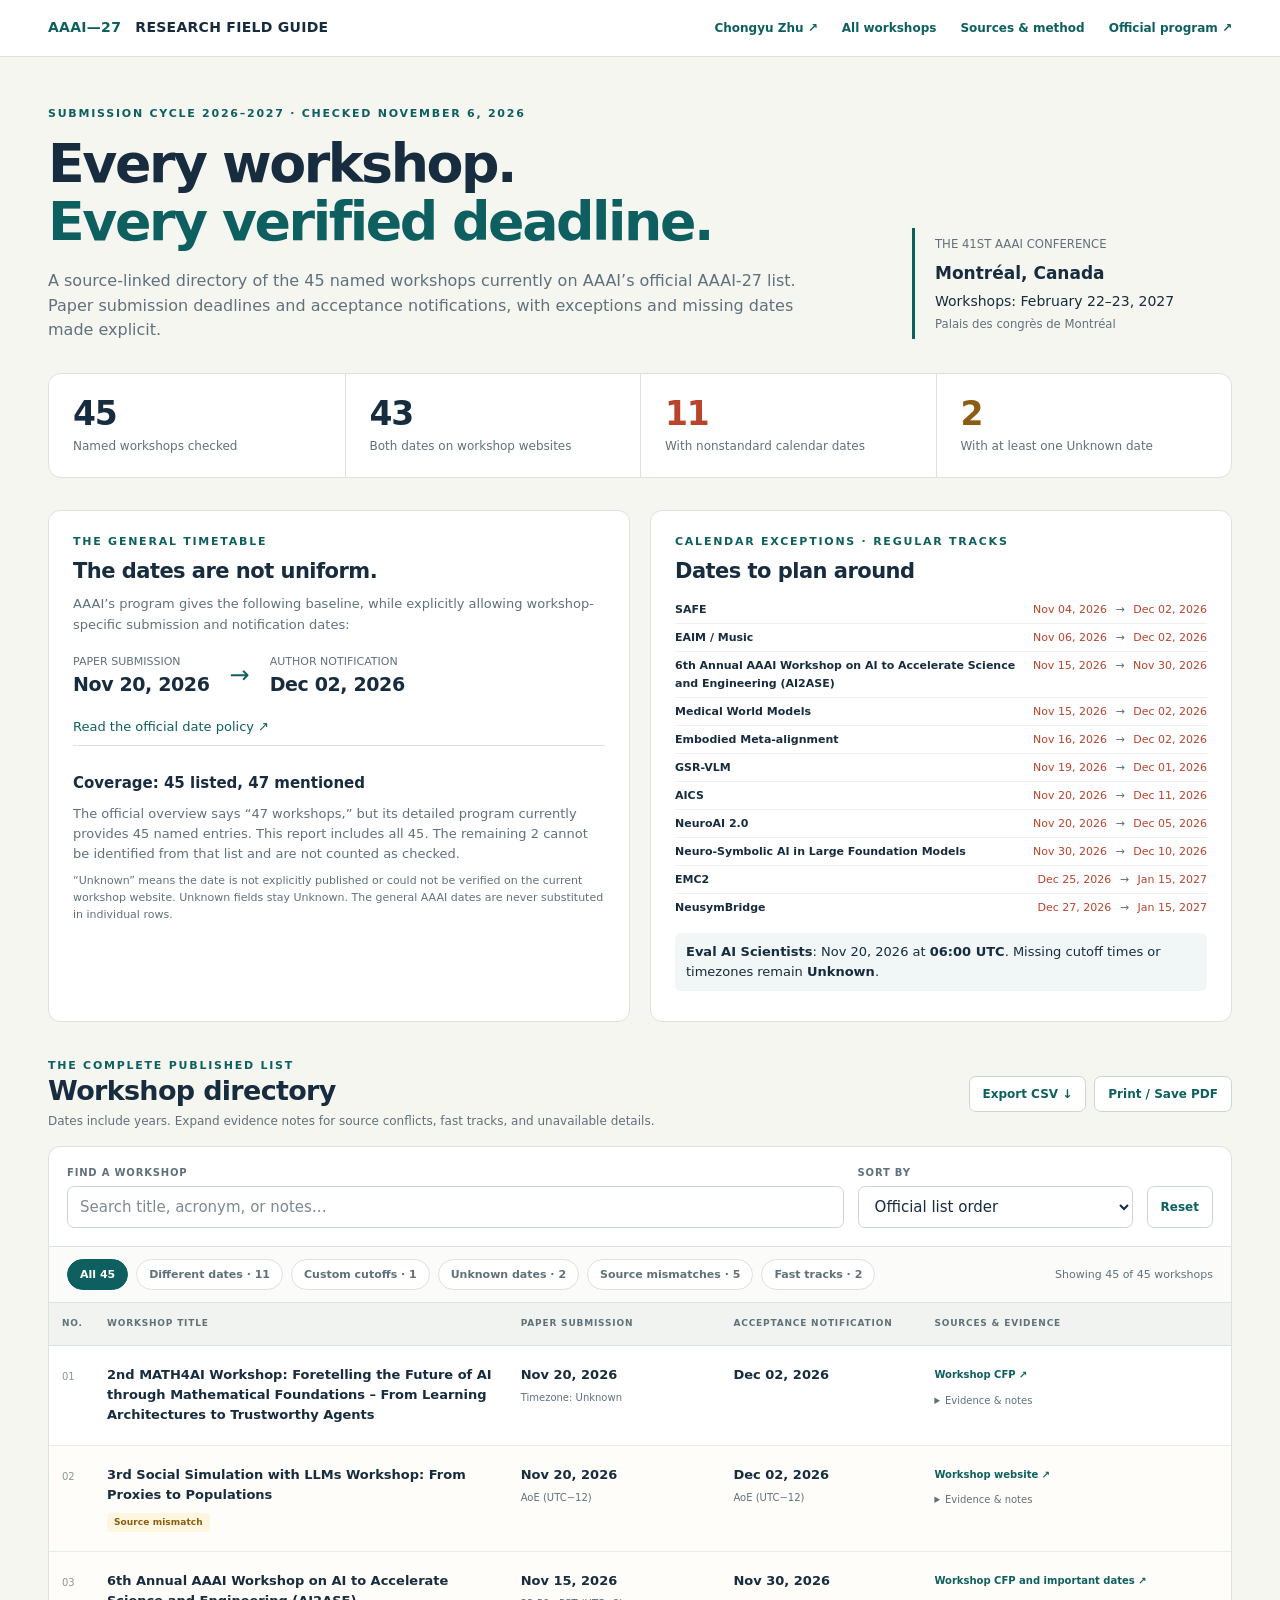
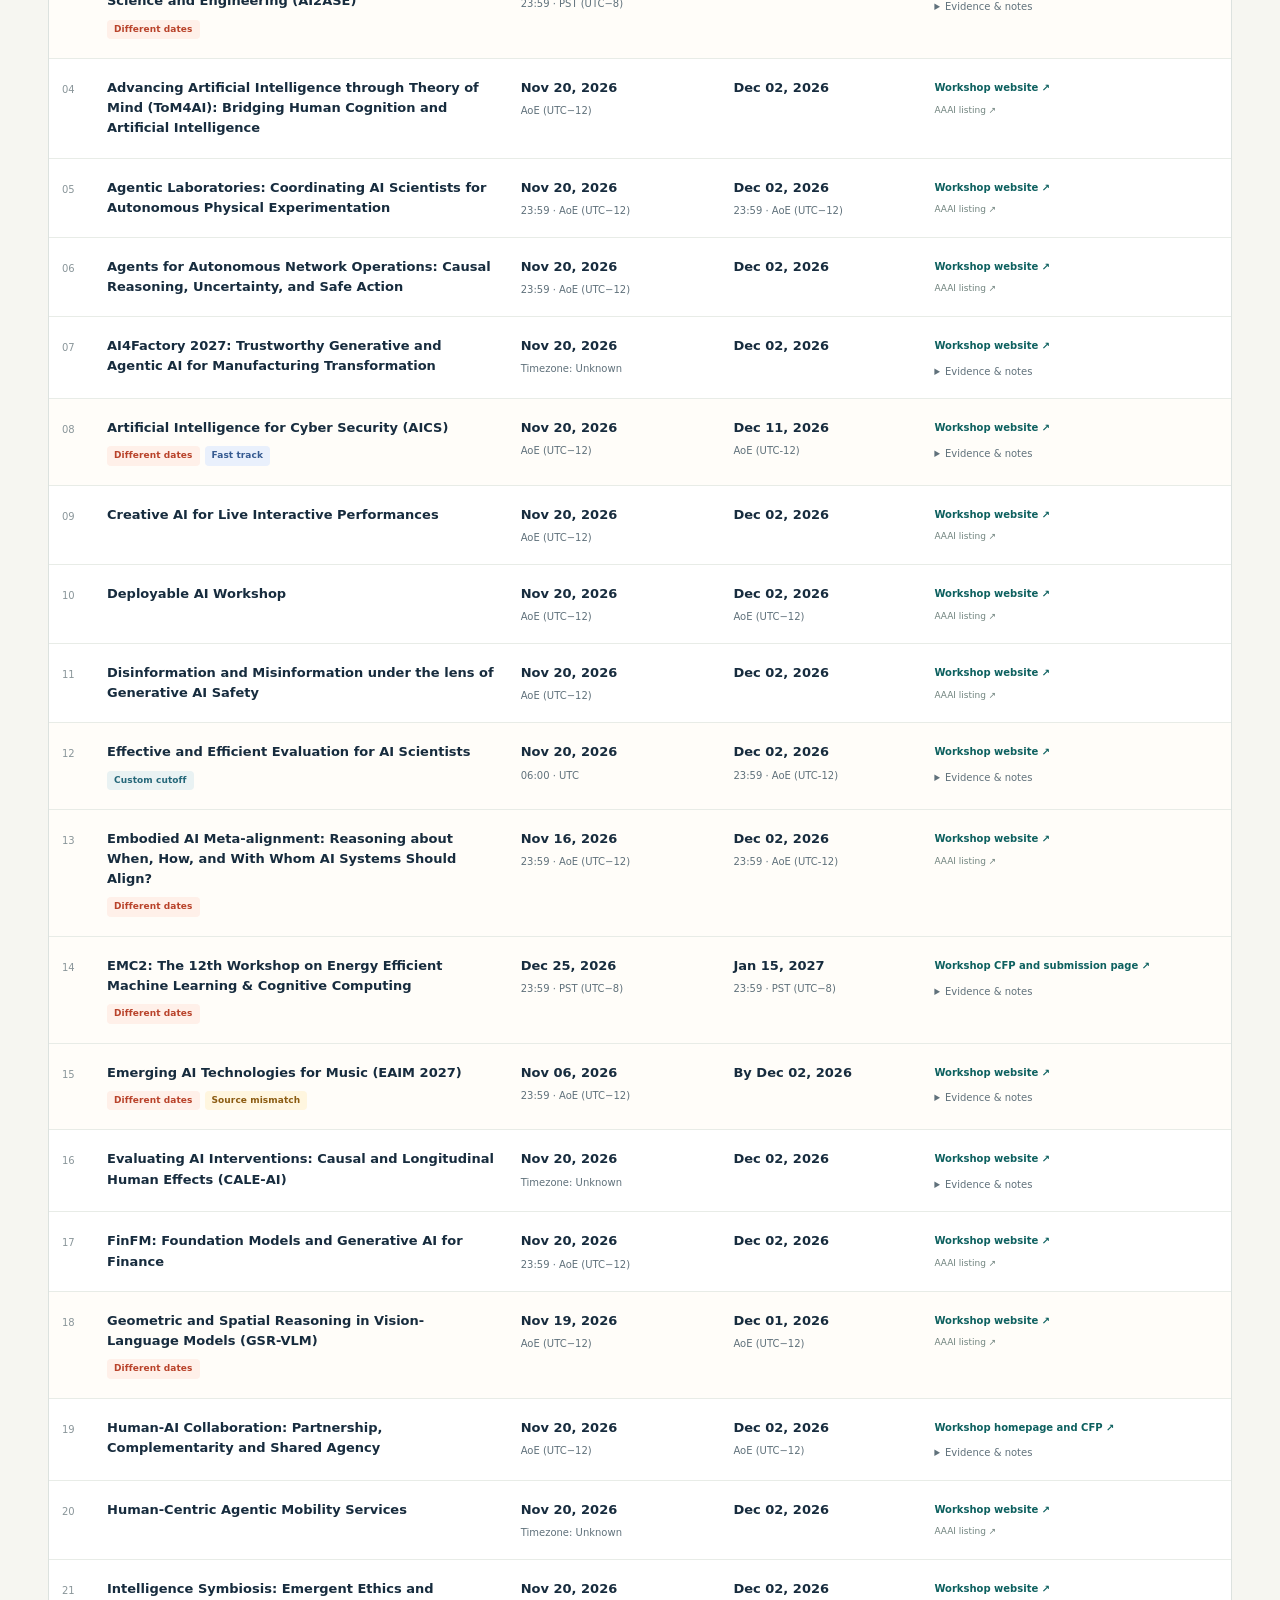
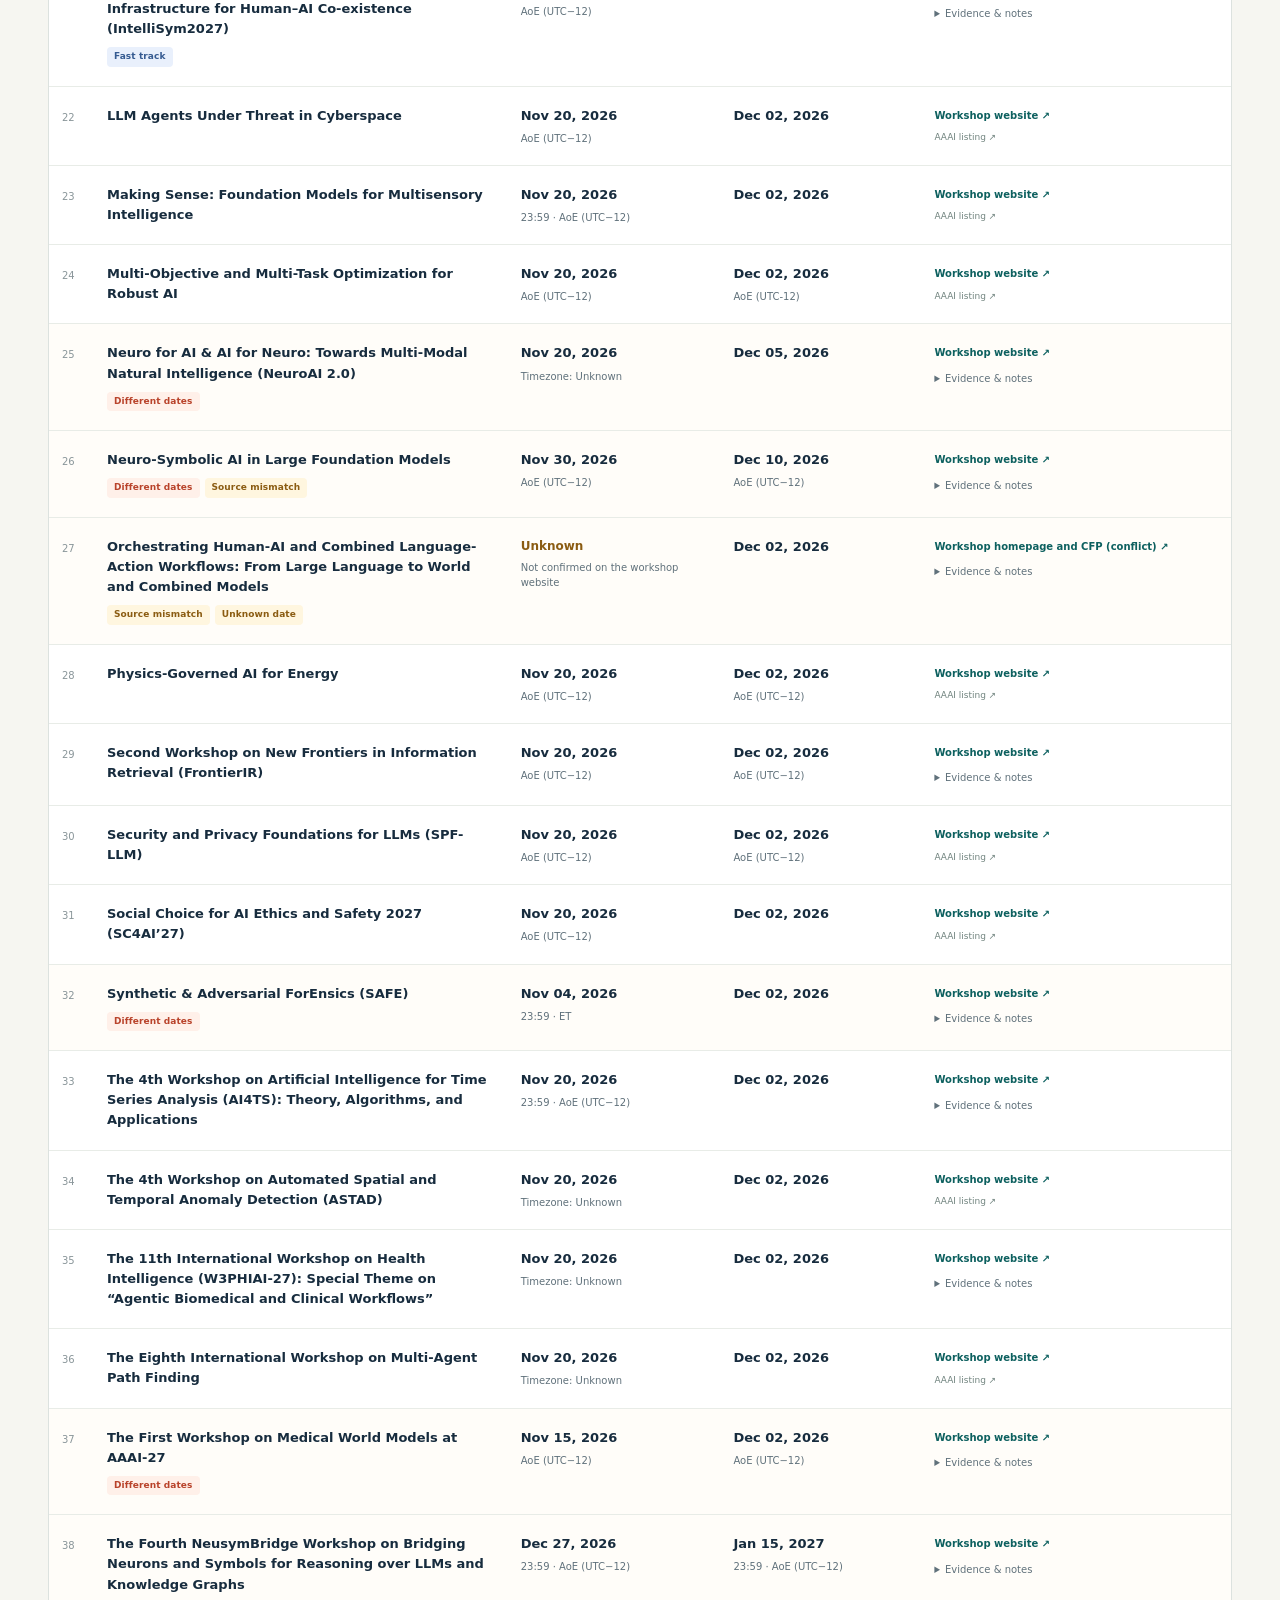
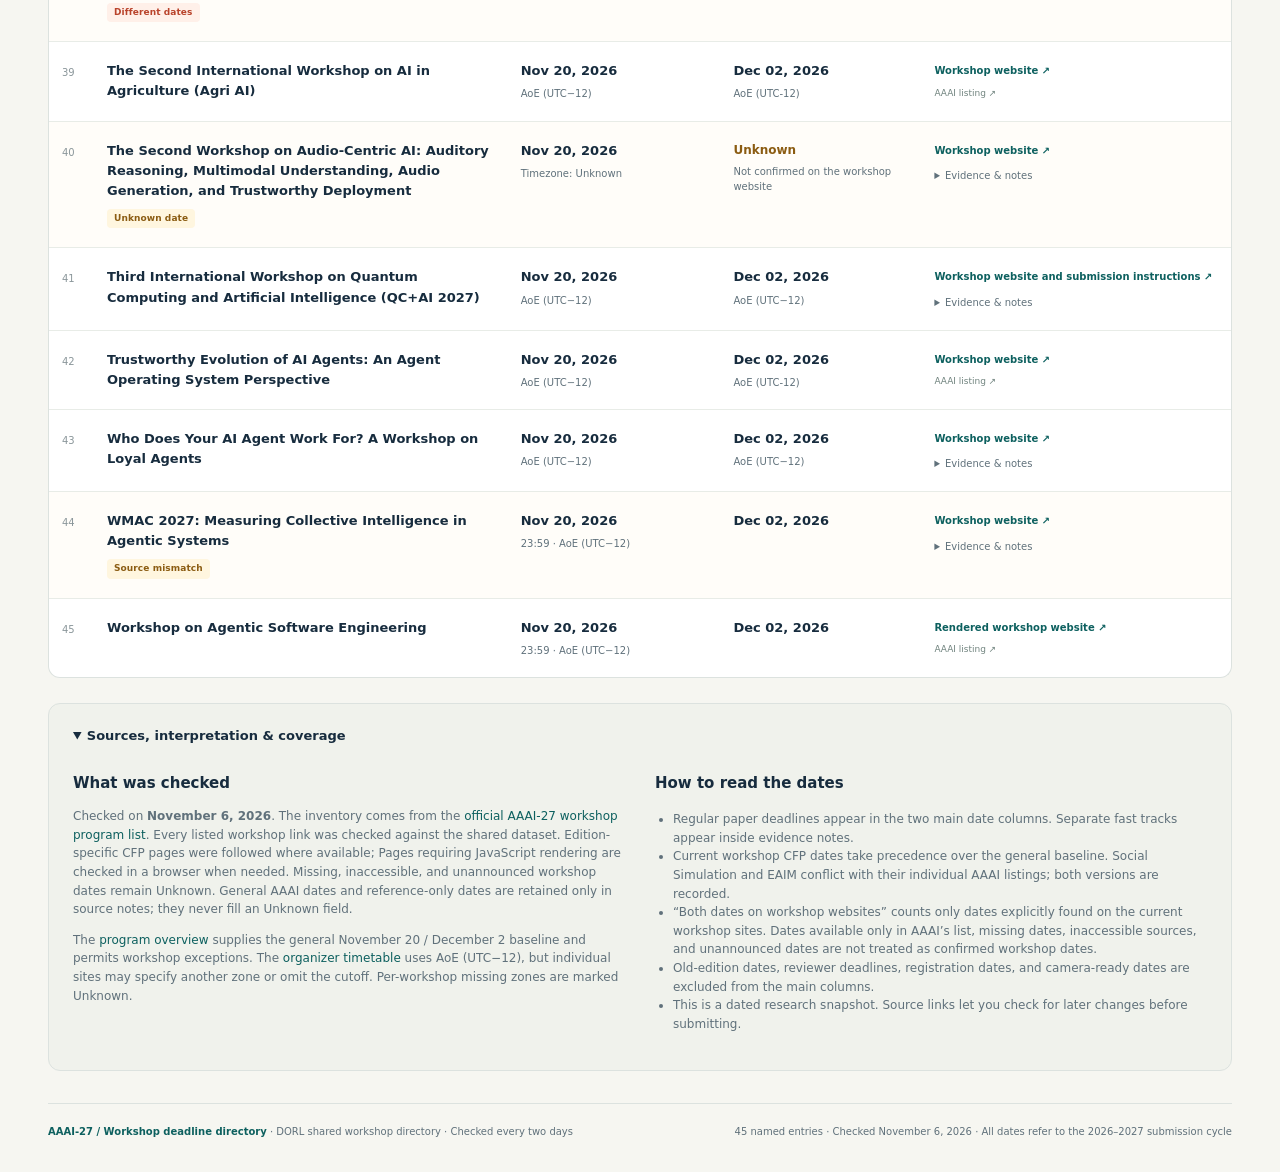
==== commit 7a8b355c: "Refresh workshop sources and confirm AI4Factory dates and WMAC cutoff" ====
--- a/dorl/27AAAIworkshop/index.html
+++ b/dorl/27AAAIworkshop/index.html
@@ -1,8 +1,8 @@
 <!doctype html>
 <html lang="en"><head><meta charset="utf-8"><meta name="viewport" content="width=device-width,initial-scale=1">
-<meta name="description" content="All 45 named AAAI-27 workshops currently listed by AAAI, with paper submission deadlines, decision dates, source links, and discrepancies. Checked November 4, 2026.">
+<meta name="description" content="All 45 named AAAI-27 workshops currently listed by AAAI, with paper submission deadlines, decision dates, source links, and discrepancies. Checked November 6, 2026.">
 <meta name="robots" content="noindex, nofollow, noarchive"><meta name="referrer" content="no-referrer">
-<link rel="canonical" href="https://chongyuzhu.com/dorl/27AAAIworkshop/"><title>AAAI-27 Workshop Deadlines | November 4, 2026</title>
+<link rel="canonical" href="https://chongyuzhu.com/dorl/27AAAIworkshop/"><title>AAAI-27 Workshop Deadlines | November 6, 2026</title>
 <style>
 :root{--ink:#172c3e;--muted:#60717b;--bg:#f6f6f1;--paper:#fff;--line:#dce2df;--teal:#0d605f;--teal-light:#e7f2ee;--coral:#b9432b;--coral-light:#fff0e9;--gold:#8b5c12;--gold-light:#fff6df;--blue-light:#e9f0fc;--blue:#365b91}
 *{box-sizing:border-box}html{scroll-behavior:smooth}body{margin:0;color:var(--ink);background:var(--bg);font:15px/1.55 system-ui,-apple-system,"Segoe UI",sans-serif}a{color:var(--teal);text-decoration:none}a:hover{text-decoration:underline}button,input,select{font:inherit}button,a,input,select,summary{outline-offset:4px}button:focus-visible,a:focus-visible,input:focus-visible,select:focus-visible,summary:focus-visible{outline:3px solid #ca6b38}button{cursor:pointer}.wrap{max-width:1536px;margin:auto;padding:0 48px}.topbar{border-bottom:1px solid var(--line);background:var(--paper)}.topinner{display:flex;justify-content:space-between;gap:20px;align-items:center;padding-top:17px;padding-bottom:17px}.brand{font-weight:750;letter-spacing:.02em;font-size:14px}.brand span{color:var(--teal);margin-right:9px}.toplinks{display:flex;gap:24px;font-size:12px;font-weight:650}.hero{padding-top:48px;padding-bottom:32px}.eyebrow{font-size:11px;letter-spacing:.16em;font-weight:750;text-transform:uppercase;color:var(--teal)}.hero-layout{display:grid;grid-template-columns:minmax(0,1fr) 320px;gap:48px;align-items:end}h1{font-size:clamp(36px,4.2vw,62px);line-height:1.08;letter-spacing:-.045em;font-weight:750;margin:13px 0 18px}h1 span{color:var(--teal)}.dek{max-width:770px;font-size:16px;color:var(--muted);margin:0}.event{border-left:3px solid var(--teal);padding:5px 0 5px 20px;margin-bottom:4px;font-size:14px}.event strong{display:block;font-size:17px;margin:5px 0}.event small{color:var(--muted)}.stats{display:grid;grid-template-columns:repeat(4,1fr);gap:0;background:var(--paper);border:1px solid var(--line);border-radius:13px;overflow:hidden;margin-top:30px}.stat{padding:20px 24px}.stat+.stat{border-left:1px solid var(--line)}.stat strong{font-size:33px;line-height:1.2;display:block;font-variant-numeric:tabular-nums;letter-spacing:-.04em}.stat span{font-size:12px;color:var(--muted)}.stat:nth-child(3) strong{color:var(--coral)}.stat:nth-child(4) strong{color:var(--gold)}.intro-grid{display:grid;grid-template-columns:1fr 1fr;gap:20px;margin-bottom:28px}.panel{background:var(--paper);border:1px solid var(--line);padding:22px 24px;border-radius:12px}h2{font-size:21px;letter-spacing:-.025em;line-height:1.25;margin:0 0 10px}h3{font-size:15px;margin:14px 0 5px}.panel p{margin:8px 0;font-size:13px;color:var(--muted)}.baseline{display:flex;align-items:center;gap:20px;margin:18px 0}.baseline-item{font-size:11px;color:var(--muted)}.baseline-item strong{display:block;color:var(--ink);font-size:19px;letter-spacing:-.02em}.arrow{color:var(--teal);font-size:24px}.scope{border-top:1px solid var(--line);padding-top:12px}.tiny{font-size:11px!important}.exception-list{display:grid;grid-template-columns:1fr;gap:0;margin-top:12px}.exception-item{display:flex;justify-content:space-between;gap:12px;font-size:11px;padding:5px 0;border-bottom:1px solid #eef0ed}.exception-item:last-child{border:0}.exception-item>span:first-child{font-weight:650;color:var(--ink)}.exception-item>span:last-child{white-space:nowrap;color:var(--coral);font-variant-numeric:tabular-nums}.exception-item b{font-weight:400;padding:0 5px;color:var(--muted)}.cutoff-note{margin-top:12px!important;color:var(--ink)!important;background:#f1f6f6;padding:9px 11px;border-radius:6px}.sectionhead{display:flex;justify-content:space-between;align-items:center;gap:20px;margin:35px 0 15px}.sectionhead h2{font-size:27px;margin:0}.sectionhead p{font-size:12px;color:var(--muted);margin:4px 0 0}.actions{display:flex;gap:8px}.btn{border:1px solid #cbd7d2;background:var(--paper);padding:8px 13px;border-radius:7px;color:var(--teal);font-size:12px;font-weight:650}.btn:hover{background:var(--teal-light)}.toolbar{display:flex;align-items:end;gap:14px;padding:18px;background:var(--paper);border:1px solid var(--line);border-radius:12px 12px 0 0}.control{display:flex;flex-direction:column;gap:6px;min-width:180px}.control label{font-size:10px;text-transform:uppercase;letter-spacing:.08em;color:var(--muted);font-weight:750}.search{flex:1}.control input,.control select{height:42px;border:1px solid #cdd7d2;border-radius:7px;padding:8px 12px;background:#fff;color:var(--ink);min-width:0;width:100%}.control input::placeholder{color:#7d8a8f}.filters{display:flex;flex-wrap:wrap;gap:8px;background:#fbfcfa;border:1px solid var(--line);border-top:0;padding:12px 18px;align-items:center}.chip{border:1px solid var(--line);background:var(--paper);padding:6px 12px;border-radius:20px;font-size:11px;color:var(--muted);font-weight:650}.chip[aria-pressed="true"]{background:var(--teal);border-color:var(--teal);color:#fff}.results{font-size:11px;color:var(--muted);margin-left:auto}.tablebox{border:1px solid var(--line);border-top:0;border-radius:0 0 12px 12px;background:var(--paper);overflow-x:auto}table{border-collapse:collapse;width:100%;table-layout:fixed;min-width:1050px}col.idcol{width:45px}col.titlecol{width:35%}col.subcol{width:18%}col.notcol{width:17%}th{text-align:left;text-transform:uppercase;font-size:9px;letter-spacing:.09em;color:var(--muted);font-weight:750;background:#f0f3ef;padding:14px 13px;border-bottom:1px solid var(--line)}td{padding:19px 13px;vertical-align:top;border-bottom:1px solid #e8ece7;font-size:12px}tr:last-child td{border-bottom:0}tbody tr:hover{background:#fafcf9}tr.attention-row{background:#fffdf9}tr.spotlight{background:#e9f4ef!important;box-shadow:inset 4px 0 0 var(--teal)}.num{font-size:10px;color:#8a969a;font-variant-numeric:tabular-nums;padding-top:23px}.workshop-title{font-size:13px;font-weight:650;line-height:1.55;color:var(--ink);display:block}.badges{display:flex;flex-wrap:wrap;gap:5px;margin-top:8px}.badges:empty{display:none}.badge{display:inline-block;font-size:9px;line-height:1.5;letter-spacing:.01em;font-weight:700;padding:3px 7px;border-radius:4px;background:var(--teal-light);color:var(--teal)}.exception{background:var(--coral-light);color:var(--coral)}.warning{background:var(--gold-light);color:var(--gold)}.fast{background:var(--blue-light);color:var(--blue)}.timebadge{background:#e9f2f3;color:#256779}.date{font-weight:700;font-size:13px;font-variant-numeric:tabular-nums;white-space:nowrap;display:block}.unknown{color:var(--gold);font-size:12px}.sub{display:block;color:var(--muted);font-size:10px;line-height:1.5;margin-top:5px}.unconfirmed{font-size:9px;color:var(--gold)}.sourcecell>a{font-size:10px;font-weight:700}.mutedlink{color:#71847f;font-size:9px}details{margin-top:9px}summary{cursor:pointer;font-size:10px;color:var(--muted)}.detailbody{font-size:10px;color:#566870;line-height:1.65}.detailbody p{margin:8px 0}.detailbody .evidence-links{font-size:9px}.track{margin:10px 0;padding:9px;border:1px solid #dce5ed;border-radius:6px;background:#f6f8fc}.track strong{color:var(--blue);display:block;font-size:10px}.track>span{display:block;margin-top:6px}.empty{display:none;text-align:center;padding:40px;color:var(--muted)}.methodology{margin-top:25px;padding:22px 24px;border:1px solid var(--line);background:#f0f2ec;border-radius:12px}.methodology>summary{font-size:13px;font-weight:700;color:var(--ink)}.methodgrid{display:grid;grid-template-columns:1fr 1fr;gap:30px;margin-top:12px}.methodgrid p,.methodgrid li{font-size:12px;color:var(--muted)}.methodgrid ul{padding-left:18px}.footer{display:flex;justify-content:space-between;gap:20px;border-top:1px solid var(--line);padding-top:20px;padding-bottom:32px;margin-top:32px;color:var(--muted);font-size:10px}.footer strong{color:var(--teal)}.noscript{padding:12px;color:var(--gold);background:var(--gold-light);font-size:12px}[hidden]{display:none!important}
@@ -11,14 +11,14 @@
 </style></head><body>
 <div class="topbar"><div class="wrap topinner"><div class="brand"><span>AAAI—27</span> RESEARCH FIELD GUIDE</div><nav class="toplinks" aria-label="Primary"><a href="/">Chongyu Zhu ↗</a><a href="#workshops">All workshops</a><a href="#methodology">Sources & method</a><a href="https://aaai.org/conference/aaai/aaai-27/aaai-27-workshop-program/" target="_blank" rel="noopener noreferrer">Official program ↗</a></nav></div></div>
 <main class="wrap">
-<header class="hero"><div class="hero-layout"><div><div class="eyebrow">Submission cycle 2026–2027 · Checked November 4, 2026</div><h1>Every workshop.<br><span>Every verified deadline.</span></h1><p class="dek">A source-linked directory of the 45 named workshops currently on AAAI’s official AAAI-27 list. Paper submission deadlines and acceptance notifications, with exceptions and missing dates made explicit.</p></div><div class="event"><small>THE 41ST AAAI CONFERENCE</small><strong>Montréal, Canada</strong>Workshops: February 22–23, 2027<br><small>Palais des congrès de Montréal</small></div></div>
-<div class="stats" aria-label="Coverage statistics"><div class="stat"><strong>45</strong><span>Named workshops checked</span></div><div class="stat"><strong>42</strong><span>Both dates on workshop websites</span></div><div class="stat"><strong>11</strong><span>With nonstandard calendar dates</span></div><div class="stat"><strong>3</strong><span>With at least one Unknown date</span></div></div></header>
+<header class="hero"><div class="hero-layout"><div><div class="eyebrow">Submission cycle 2026–2027 · Checked November 6, 2026</div><h1>Every workshop.<br><span>Every verified deadline.</span></h1><p class="dek">A source-linked directory of the 45 named workshops currently on AAAI’s official AAAI-27 list. Paper submission deadlines and acceptance notifications, with exceptions and missing dates made explicit.</p></div><div class="event"><small>THE 41ST AAAI CONFERENCE</small><strong>Montréal, Canada</strong>Workshops: February 22–23, 2027<br><small>Palais des congrès de Montréal</small></div></div>
+<div class="stats" aria-label="Coverage statistics"><div class="stat"><strong>45</strong><span>Named workshops checked</span></div><div class="stat"><strong>43</strong><span>Both dates on workshop websites</span></div><div class="stat"><strong>11</strong><span>With nonstandard calendar dates</span></div><div class="stat"><strong>2</strong><span>With at least one Unknown date</span></div></div></header>
 <section class="intro-grid" aria-label="Deadline findings"><div class="panel"><div class="eyebrow">The general timetable</div><h2 style="margin-top:8px">The dates are not uniform.</h2><p>AAAI’s program gives the following baseline, while explicitly allowing workshop-specific submission and notification dates:</p><div class="baseline"><div class="baseline-item">PAPER SUBMISSION<strong>Nov 20, 2026</strong></div><div class="arrow">→</div><div class="baseline-item">AUTHOR NOTIFICATION<strong>Dec 02, 2026</strong></div></div><p><a href="https://aaai.org/conference/aaai/aaai-27/aaai-27-workshop-program/" target="_blank" rel="noopener noreferrer">Read the official date policy ↗</a></p><div class="scope"><h3>Coverage: 45 listed, 47 mentioned</h3><p>The official overview says “47 workshops,” but its detailed program currently provides 45 named entries. This report includes all 45. The remaining 2 cannot be identified from that list and are not counted as checked.</p><p class="tiny">“Unknown” means the date is not explicitly published or could not be verified on the current workshop website. Unknown fields stay Unknown. The general AAAI dates are never substituted in individual rows.</p></div></div>
 <div class="panel"><div class="eyebrow">Calendar exceptions · Regular tracks</div><h2 style="margin-top:8px">Dates to plan around</h2><div class="exception-list"><a href="#workshops" class="exception-item" data-focus="32"><span>SAFE</span><span>Nov 04, 2026 <b>→</b> Dec 02, 2026</span></a><a href="#workshops" class="exception-item" data-focus="15"><span>EAIM / Music</span><span>Nov 06, 2026 <b>→</b> Dec 02, 2026</span></a><a href="#workshops" class="exception-item" data-focus="3"><span>6th Annual AAAI Workshop on AI to Accelerate Science and Engineering (AI2ASE)</span><span>Nov 15, 2026 <b>→</b> Nov 30, 2026</span></a><a href="#workshops" class="exception-item" data-focus="37"><span>Medical World Models</span><span>Nov 15, 2026 <b>→</b> Dec 02, 2026</span></a><a href="#workshops" class="exception-item" data-focus="13"><span>Embodied Meta-alignment</span><span>Nov 16, 2026 <b>→</b> Dec 02, 2026</span></a><a href="#workshops" class="exception-item" data-focus="18"><span>GSR-VLM</span><span>Nov 19, 2026 <b>→</b> Dec 01, 2026</span></a><a href="#workshops" class="exception-item" data-focus="8"><span>AICS</span><span>Nov 20, 2026 <b>→</b> Dec 11, 2026</span></a><a href="#workshops" class="exception-item" data-focus="25"><span>NeuroAI 2.0</span><span>Nov 20, 2026 <b>→</b> Dec 05, 2026</span></a><a href="#workshops" class="exception-item" data-focus="26"><span>Neuro-Symbolic AI in Large Foundation Models</span><span>Nov 30, 2026 <b>→</b> Dec 10, 2026</span></a><a href="#workshops" class="exception-item" data-focus="14"><span>EMC2</span><span>Dec 25, 2026 <b>→</b> Jan 15, 2027</span></a><a href="#workshops" class="exception-item" data-focus="38"><span>NeusymBridge</span><span>Dec 27, 2026 <b>→</b> Jan 15, 2027</span></a></div><p class="cutoff-note"><strong>Eval AI Scientists</strong>: Nov 20, 2026 at <strong>06:00 UTC</strong>. Missing cutoff times or timezones remain <strong>Unknown</strong>.</p></div></section>
 <section id="workshops" aria-labelledby="directory-title"><div class="sectionhead"><div><div class="eyebrow">THE COMPLETE PUBLISHED LIST</div><h2 id="directory-title">Workshop directory</h2><p>Dates include years. Expand evidence notes for source conflicts, fast tracks, and unavailable details.</p></div><div class="actions"><button class="btn" id="csvButton" type="button">Export CSV ↓</button><button class="btn" id="printButton" type="button">Print / Save PDF</button></div></div>
 <noscript><div class="noscript">All 45 workshops are available below. Enable JavaScript to use search, filters, sorting, and CSV export.</div></noscript>
 <div class="toolbar"><div class="control search"><label for="search">Find a workshop</label><input id="search" type="search" placeholder="Search title, acronym, or notes…" autocomplete="off"></div><div class="control"><label for="sort">Sort by</label><select id="sort"><option value="official">Official list order</option><option value="submission">Submission date · earliest first</option><option value="notification">Notification date · earliest first</option><option value="title">Title · A–Z</option></select></div><button class="btn" id="resetButton" type="button" style="height:42px">Reset</button></div>
-<div class="filters" role="group" aria-label="Filter workshops"><button type="button" class="chip" data-filter="all" aria-pressed="true">All 45</button><button type="button" class="chip" data-filter="exception" aria-pressed="false">Different dates · 11</button><button type="button" class="chip" data-filter="time" aria-pressed="false">Custom cutoffs · 1</button><button type="button" class="chip" data-filter="incomplete" aria-pressed="false">Unknown dates · 3</button><button type="button" class="chip" data-filter="conflict" aria-pressed="false">Source mismatches · 4</button><button type="button" class="chip" data-filter="fasttrack" aria-pressed="false">Fast tracks · 2</button><span class="results" id="resultCount" role="status" aria-live="polite">Showing 45 of 45 workshops</span></div>
+<div class="filters" role="group" aria-label="Filter workshops"><button type="button" class="chip" data-filter="all" aria-pressed="true">All 45</button><button type="button" class="chip" data-filter="exception" aria-pressed="false">Different dates · 11</button><button type="button" class="chip" data-filter="time" aria-pressed="false">Custom cutoffs · 1</button><button type="button" class="chip" data-filter="incomplete" aria-pressed="false">Unknown dates · 2</button><button type="button" class="chip" data-filter="conflict" aria-pressed="false">Source mismatches · 5</button><button type="button" class="chip" data-filter="fasttrack" aria-pressed="false">Fast tracks · 2</button><span class="results" id="resultCount" role="status" aria-live="polite">Showing 45 of 45 workshops</span></div>
 <div class="tablebox"><table aria-label="AAAI-27 workshop submission and notification dates"><colgroup><col class="idcol"><col class="titlecol"><col class="subcol"><col class="notcol"><col></colgroup><thead><tr><th scope="col">No.</th><th scope="col">Workshop title</th><th scope="col">Paper submission</th><th scope="col">Acceptance notification</th><th scope="col">Sources & evidence</th></tr></thead><tbody id="tableBody"><tr data-id="1" class="">
       <td class="num">01</td>
       <td class="titlecell"><a class="workshop-title" href="https://sites.google.com/view/math4aiworkshop2027" target="_blank" rel="noopener noreferrer">2nd MATH4AI Workshop: Foretelling the Future of AI through Mathematical Foundations – From Learning Architectures to Trustworthy Agents</a><div class="badges"></div></td>
@@ -55,11 +55,11 @@
       <td><time class="date" datetime="2026-11-20">Nov 20, 2026</time><span class="sub">23:59 · AoE (UTC−12)</span></td><td><time class="date" datetime="2026-12-02">Dec 02, 2026</time></td>
       <td class="sourcecell"><a href="https://a2netops.github.io/" target="_blank" rel="noopener noreferrer">Workshop website ↗</a><span class="sub"><a class="mutedlink" href="https://aaai.org/conference/aaai/aaai-27/aaai-27-workshop-program-list/" target="_blank" rel="noopener noreferrer">AAAI listing ↗</a></span></td>
     </tr>
-<tr data-id="7" class="attention-row">
+<tr data-id="7" class="">
       <td class="num">07</td>
-      <td class="titlecell"><a class="workshop-title" href="https://iamtirthankar.github.io/AI4Factory-2027/" target="_blank" rel="noopener noreferrer">AI4Factory 2027: Trustworthy Generative and Agentic AI for Manufacturing Transformation</a><div class="badges"><span class="badge warning">Unknown date</span></div></td>
-      <td><span class="date unknown">Unknown</span><span class="sub">Not confirmed on the workshop website</span></td><td><span class="date unknown">Unknown</span><span class="sub">Not confirmed on the workshop website</span></td>
-      <td class="sourcecell"><a href="https://iamtirthankar.github.io/AI4Factory-2027/" target="_blank" rel="noopener noreferrer">Workshop website ↗</a><details><summary>Evidence & notes</summary><div class="detailbody"><p>The workshop timeline explicitly marks paper submission and author notification as “To be announced.”</p><p class="evidence-links"><a href="https://iamtirthankar.github.io/AI4Factory-2027/" target="_blank" rel="noopener noreferrer">Workshop website ↗</a> · <a href="https://aaai.org/conference/aaai/aaai-27/aaai-27-workshop-program-list/" target="_blank" rel="noopener noreferrer">AAAI individual CFP ↗</a></p></div></details></td>
+      <td class="titlecell"><a class="workshop-title" href="https://iamtirthankar.github.io/AI4Factory-2027/" target="_blank" rel="noopener noreferrer">AI4Factory 2027: Trustworthy Generative and Agentic AI for Manufacturing Transformation</a><div class="badges"></div></td>
+      <td><time class="date" datetime="2026-11-20">Nov 20, 2026</time><span class="sub">Timezone: Unknown</span></td><td><time class="date" datetime="2026-12-02">Dec 02, 2026</time></td>
+      <td class="sourcecell"><a href="https://iamtirthankar.github.io/AI4Factory-2027/" target="_blank" rel="noopener noreferrer">Workshop website ↗</a><details><summary>Evidence & notes</summary><div class="detailbody"><p>The current workshop timeline now explicitly states November 20, 2026 for paper submission and December 2, 2026 for acceptance / rejection notification. The submission guidelines independently repeat the submission date. Specific cutoff times and timezones are not published and remain Unknown.</p><p class="evidence-links"><a href="https://iamtirthankar.github.io/AI4Factory-2027/" target="_blank" rel="noopener noreferrer">Workshop website ↗</a> · <a href="https://aaai.org/conference/aaai/aaai-27/aaai-27-workshop-program-list/" target="_blank" rel="noopener noreferrer">AAAI individual CFP ↗</a></p></div></details></td>
     </tr>
 <tr data-id="8" class="attention-row">
       <td class="num">08</td>
@@ -277,11 +277,11 @@
       <td><time class="date" datetime="2026-11-20">Nov 20, 2026</time><span class="sub">AoE (UTC−12)</span></td><td><time class="date" datetime="2026-12-02">Dec 02, 2026</time><span class="sub">AoE (UTC−12)</span></td>
       <td class="sourcecell"><a href="https://loyalagents.github.io/aaai27/" target="_blank" rel="noopener noreferrer">Workshop website ↗</a><details><summary>Evidence & notes</summary><div class="detailbody"><p>The current call for papers explicitly states that all deadlines are Anywhere on Earth (UTC-12). No numeric cutoff time is specified.</p><p class="evidence-links"><a href="https://loyalagents.github.io/aaai27/" target="_blank" rel="noopener noreferrer">Workshop website ↗</a> · <a href="https://aaai.org/conference/aaai/aaai-27/aaai-27-workshop-program-list/" target="_blank" rel="noopener noreferrer">AAAI individual CFP ↗</a></p></div></details></td>
     </tr>
-<tr data-id="44" class="">
+<tr data-id="44" class="attention-row">
       <td class="num">44</td>
-      <td class="titlecell"><a class="workshop-title" href="https://multiagents.org/2027/" target="_blank" rel="noopener noreferrer">WMAC 2027: Measuring Collective Intelligence in Agentic Systems</a><div class="badges"></div></td>
-      <td><time class="date" datetime="2026-11-20">Nov 20, 2026</time><span class="sub">Timezone: Unknown</span></td><td><time class="date" datetime="2026-12-02">Dec 02, 2026</time></td>
-      <td class="sourcecell"><a href="https://multiagents.org/2027/" target="_blank" rel="noopener noreferrer">Rendered workshop website ↗</a><details><summary>Evidence & notes</summary><div class="detailbody"><p>The rendered workshop website publishes both calendar dates but does not specify the cutoff time or timezone, so the cutoff remains Unknown. AAAI’s individual CFP separately states 23:59 UTC; that unverified-on-site cutoff is reference information only.</p><p class="evidence-links"><a href="https://multiagents.org/2027/" target="_blank" rel="noopener noreferrer">Workshop website ↗</a> · <a href="https://aaai.org/conference/aaai/aaai-27/aaai-27-workshop-program-list/" target="_blank" rel="noopener noreferrer">AAAI individual CFP ↗</a></p></div></details></td>
+      <td class="titlecell"><a class="workshop-title" href="https://multiagents.org/2027/" target="_blank" rel="noopener noreferrer">WMAC 2027: Measuring Collective Intelligence in Agentic Systems</a><div class="badges"><span class="badge warning">Source mismatch</span></div></td>
+      <td><time class="date" datetime="2026-11-20">Nov 20, 2026</time><span class="sub">23:59 · AoE (UTC−12)</span></td><td><time class="date" datetime="2026-12-02">Dec 02, 2026</time></td>
+      <td class="sourcecell"><a href="https://multiagents.org/2027/" target="_blank" rel="noopener noreferrer">Workshop website ↗</a><details><summary>Evidence & notes</summary><div class="detailbody"><p>The current workshop website explicitly states November 20, 2026 at 23:59 AoE for paper submission in both its submission banner and important dates. AAAI’s individual CFP still states 23:59 UTC for the same date; this source mismatch is retained, and the current workshop website supplies the main cutoff. Notification remains December 2, 2026; no notification cutoff time or timezone is published.</p><p class="evidence-links"><a href="https://multiagents.org/2027/" target="_blank" rel="noopener noreferrer">Workshop website ↗</a> · <a href="https://aaai.org/conference/aaai/aaai-27/aaai-27-workshop-program-list/" target="_blank" rel="noopener noreferrer">AAAI individual CFP ↗</a></p></div></details></td>
     </tr>
 <tr data-id="45" class="">
       <td class="num">45</td>
@@ -289,10 +289,10 @@
       <td><time class="date" datetime="2026-11-20">Nov 20, 2026</time><span class="sub">23:59 · AoE (UTC−12)</span></td><td><time class="date" datetime="2026-12-02">Dec 02, 2026</time></td>
       <td class="sourcecell"><a href="https://agenticse-aaai.github.io/" target="_blank" rel="noopener noreferrer">Rendered workshop website ↗</a><span class="sub"><a class="mutedlink" href="https://aaai.org/conference/aaai/aaai-27/aaai-27-workshop-program-list/" target="_blank" rel="noopener noreferrer">AAAI listing ↗</a></span></td>
     </tr></tbody></table><div class="empty" id="emptyState">No workshops match this search. Try another keyword or reset the filters.</div></div></section>
-<details class="methodology" id="methodology" open><summary>Sources, interpretation & coverage</summary><div class="methodgrid"><div><h3>What was checked</h3><p>Checked on <strong>November 4, 2026</strong>. The inventory comes from the <a href="https://aaai.org/conference/aaai/aaai-27/aaai-27-workshop-program-list/" target="_blank" rel="noopener noreferrer">official AAAI-27 workshop program list</a>. Every listed workshop link was checked against the shared dataset. Edition-specific CFP pages were followed where available; Pages requiring JavaScript rendering are checked in a browser when needed. Missing, inaccessible, and unannounced workshop dates remain Unknown. General AAAI dates and reference-only dates are retained only in source notes; they never fill an Unknown field.</p><p>The <a href="https://aaai.org/conference/aaai/aaai-27/aaai-27-workshop-program/" target="_blank" rel="noopener noreferrer">program overview</a> supplies the general November 20 / December 2 baseline and permits workshop exceptions. The <a href="https://aaai.org/conference/aaai/aaai-27/workshops-call/" target="_blank" rel="noopener noreferrer">organizer timetable</a> uses AoE (UTC−12), but individual sites may specify another zone or omit the cutoff. Per-workshop missing zones are marked Unknown.</p></div><div><h3>How to read the dates</h3><ul><li>Regular paper deadlines appear in the two main date columns. Separate fast tracks appear inside evidence notes.</li><li>Current workshop CFP dates take precedence over the general baseline. Social Simulation and EAIM conflict with their individual AAAI listings; both versions are recorded.</li><li>“Both dates on workshop websites” counts only dates explicitly found on the current workshop sites. Dates available only in AAAI’s list, missing dates, inaccessible sources, and unannounced dates are not treated as confirmed workshop dates.</li><li>Old-edition dates, reviewer deadlines, registration dates, and camera-ready dates are excluded from the main columns.</li><li>This is a dated research snapshot. Source links let you check for later changes before submitting.</li></ul></div></div></details>
-<footer class="footer"><span><strong>AAAI-27 / Workshop deadline directory</strong> · DORL shared workshop directory · Checked every two days</span><span>45 named entries · Checked November 4, 2026 · All dates refer to the 2026–2027 submission cycle</span></footer>
+<details class="methodology" id="methodology" open><summary>Sources, interpretation & coverage</summary><div class="methodgrid"><div><h3>What was checked</h3><p>Checked on <strong>November 6, 2026</strong>. The inventory comes from the <a href="https://aaai.org/conference/aaai/aaai-27/aaai-27-workshop-program-list/" target="_blank" rel="noopener noreferrer">official AAAI-27 workshop program list</a>. Every listed workshop link was checked against the shared dataset. Edition-specific CFP pages were followed where available; Pages requiring JavaScript rendering are checked in a browser when needed. Missing, inaccessible, and unannounced workshop dates remain Unknown. General AAAI dates and reference-only dates are retained only in source notes; they never fill an Unknown field.</p><p>The <a href="https://aaai.org/conference/aaai/aaai-27/aaai-27-workshop-program/" target="_blank" rel="noopener noreferrer">program overview</a> supplies the general November 20 / December 2 baseline and permits workshop exceptions. The <a href="https://aaai.org/conference/aaai/aaai-27/workshops-call/" target="_blank" rel="noopener noreferrer">organizer timetable</a> uses AoE (UTC−12), but individual sites may specify another zone or omit the cutoff. Per-workshop missing zones are marked Unknown.</p></div><div><h3>How to read the dates</h3><ul><li>Regular paper deadlines appear in the two main date columns. Separate fast tracks appear inside evidence notes.</li><li>Current workshop CFP dates take precedence over the general baseline. Social Simulation and EAIM conflict with their individual AAAI listings; both versions are recorded.</li><li>“Both dates on workshop websites” counts only dates explicitly found on the current workshop sites. Dates available only in AAAI’s list, missing dates, inaccessible sources, and unannounced dates are not treated as confirmed workshop dates.</li><li>Old-edition dates, reviewer deadlines, registration dates, and camera-ready dates are excluded from the main columns.</li><li>This is a dated research snapshot. Source links let you check for later changes before submitting.</li></ul></div></div></details>
+<footer class="footer"><span><strong>AAAI-27 / Workshop deadline directory</strong> · DORL shared workshop directory · Checked every two days</span><span>45 named entries · Checked November 6, 2026 · All dates refer to the 2026–2027 submission cycle</span></footer>
 </main>
-<script id="workshopData" type="application/json">[{"id": 1, "title": "2nd MATH4AI Workshop: Foretelling the Future of AI through Mathematical Foundations – From Learning Architectures to Trustworthy Agents", "website": "https://sites.google.com/view/math4aiworkshop2027", "officialLine": 204, "officialDates": ["* Submission Deadline: November 20, 2026", "* Notification of Acceptance: December 2, 2026"], "submission": "2026-11-20", "notification": "2026-12-02", "submissionTime": "", "submissionZone": "Unknown", "notificationQualifier": "", "basis": "Workshop CFP", "source": "https://sites.google.com/view/math4aiworkshop2027/call-of-papers", "notes": ["Both dates are explicitly published on the current workshop CFP page. The cutoff time and timezone are not specified."], "flags": [], "fastTracks": [], "exception": false, "incomplete": false, "attention": false, "checked": "2026-11-04", "notificationTime": "", "notificationZone": "Unknown", "history": [{"verifiedOn": "2026-11-04", "supersededOn": "2026-10-19", "values": {"submission": null, "notification": null, "submissionTime": "", "submissionZone": "Unknown", "notificationTime": "", "notificationZone": "Unknown", "notificationQualifier": ""}, "source": "https://sites.google.com/view/math4aiworkshop2027", "reason": "Updated after a new full check of the current workshop pages; missing cutoff details are not inferred."}], "verification": {"checkedAt": "2026-11-04T15:12:18.020578+00:00", "status": "confirmed", "sources": [{"url": "https://sites.google.com/view/math4aiworkshop2027", "method": "HTTP", "httpStatus": 200, "excerpt": ""}, {"url": "https://sites.google.com/view/math4aiworkshop2027/call-of-papers", "method": "HTTP", "httpStatus": 200, "excerpt": "Papers should be submitted via OpenReview | Important Dates | Submission Deadline: November 20, 2026 | Notification of Acceptance: December 2, 2026 | © AAAI 2027 Workshop on Foretelling the Future of AI through Mathematical Foundations - From Learning Architectures to Trustworthy Agents | Google Sites"}]}}, {"id": 2, "title": "3rd Social Simulation with LLMs Workshop: From Proxies to Populations", "website": "https://sites.google.com/view/social-sims-with-llms/social-sim27", "officialLine": 250, "officialDates": ["Submission Deadline: 06 Nov 2026, 00:00 GMT-5"], "submission": "2026-11-20", "notification": "2026-12-02", "submissionTime": "", "submissionZone": "AoE (UTC−12)", "notificationQualifier": "", "basis": "Workshop website", "source": "https://sites.google.com/view/social-sims-with-llms/social-sim27", "notes": ["Source mismatch: the workshop website lists November 20, 2026 (AoE), but AAAI’s individual CFP lists November 6, 2026, 00:00 GMT−5. The table follows the workshop website; confirm this discrepancy before relying on the later deadline."], "flags": ["conflict"], "fastTracks": [], "exception": false, "incomplete": false, "attention": true, "checked": "2026-11-04", "notificationTime": "", "notificationZone": "AoE (UTC−12)", "history": [{"verifiedOn": "2026-11-04", "supersededOn": "2026-10-19", "values": {"submission": "2026-11-20", "notification": "2026-12-02", "submissionTime": "", "submissionZone": "AoE (UTC−12)", "notificationTime": "", "notificationZone": "Unknown", "notificationQualifier": ""}, "source": "https://sites.google.com/view/social-sims-with-llms/social-sim27", "reason": "Updated after a new full check of the current workshop pages; missing cutoff details are not inferred."}], "verification": {"checkedAt": "2026-11-04T15:12:18.020578+00:00", "status": "confirmed_with_source_mismatch", "sources": [{"url": "https://sites.google.com/view/social-sims-with-llms/social-sim27", "method": "HTTP", "httpStatus": 200, "excerpt": "Key Dates: | Submission Deadline: November 20, 2026, AoE | Accept/Reject Notification: December 2, 2026, AoE | Camera Ready Deadline: December 9, 2026, AoE | Workshop Date: February 22 or 23, 2027 (TBD)"}, {"url": "https://sites.google.com/view/social-sims-with-llms/call-for-papers-2027", "method": "HTTP", "httpStatus": 200, "excerpt": "Key Dates | Submission Deadline: November 20, 2026, AoE | Accept/Reject Notification: December 2, 2026, AoE | Camera Ready Deadline: December 9, 2026, AoE | Workshop Date: February 2027 (exact date TBD)"}]}}, {"id": 3, "title": "6th Annual AAAI Workshop on AI to Accelerate Science and Engineering (AI2ASE)", "website": "https://ai-2-ase.github.io/", "officialLine": 293, "officialDates": [], "submission": "2026-11-15", "notification": "2026-11-30", "submissionTime": "23:59", "submissionZone": "PST (UTC−8)", "notificationQualifier": "", "basis": "Workshop CFP and important dates", "source": "https://ai-2-ase.github.io/dates/", "notes": ["The current workshop CFP and linked Important Dates page both state November 15, 2026, 11:59 PM PST for paper submission and November 30, 2026 for notification. A notification cutoff and timezone are not stated."], "flags": [], "fastTracks": [], "exception": true, "incomplete": false, "attention": true, "checked": "2026-11-04", "notificationTime": "", "notificationZone": "Unknown", "history": [{"verifiedOn": "2026-11-04", "supersededOn": "2026-10-19", "values": {"submission": null, "notification": null, "submissionTime": "", "submissionZone": "Unknown", "notificationTime": "", "notificationZone": "Unknown", "notificationQualifier": ""}, "source": "https://ai-2-ase.github.io/", "reason": "Updated after a new full check of the current workshop pages; missing cutoff details are not inferred."}], "verification": {"checkedAt": "2026-11-04T15:12:18.020578+00:00", "status": "confirmed", "sources": [{"url": "https://ai-2-ase.github.io/", "method": "HTTP", "httpStatus": 200, "excerpt": "Call for Papers | Important Dates | AAAI 2027 | Previous Workshops"}, {"url": "https://ai-2-ase.github.io/dates/", "method": "HTTP", "httpStatus": 200, "excerpt": "Call for Papers | Important Dates | AAAI 2027 | Previous Workshops | Dates | Paper submission deadline: November 15, 2026 (11:59 PM PST). | Notification: November 30, 2026. | Camera-ready deadline: To be announced. | Workshop date: To be announced."}, {"url": "https://ai-2-ase.github.io/cop/", "method": "HTTP", "httpStatus": 200, "excerpt": "Call for Papers | Important Dates | AAAI 2027 | Previous Workshops | Submission Site: Submit your paper via Microsoft CMT. | Paper submission deadline: November 15, 2026 (11:59 PM PST). | Notification: November 30, 2026. | The accepted papers will be considered non-archival. | CMT acknowledgement: The Microsoft CMT service was used for managing the peer-reviewing process for this conference. This service was provided for free by Microsoft and they bore all expenses, including costs for Azure cloud services as well as for software development and support."}]}}, {"id": 4, "title": "Advancing Artificial Intelligence through Theory of Mind (ToM4AI): Bridging Human Cognition and Artificial Intelligence", "website": "https://tom4ai.github.io/AAAI2027/call-for-papers/", "officialLine": 340, "officialDates": [], "submission": "2026-11-20", "notification": "2026-12-02", "submissionTime": "", "submissionZone": "AoE (UTC−12)", "notificationQualifier": "", "basis": "Workshop website", "source": "https://tom4ai.github.io/AAAI2027/call-for-papers/", "notes": [], "flags": [], "fastTracks": [], "exception": false, "incomplete": false, "attention": false, "checked": "2026-11-04", "notificationTime": "", "notificationZone": "Unknown", "verification": {"checkedAt": "2026-11-04T15:12:18.020578+00:00", "status": "confirmed", "sources": [{"url": "https://tom4ai.github.io/AAAI2027/call-for-papers/", "method": "HTTP", "httpStatus": 200, "excerpt": "the official author kit can be downloaded here. | Important dates: | 20/11/2026 - submissions due (AOE) | 02/12/2026 - authors notification | Topics include (but are not limited to):"}]}}, {"id": 5, "title": "Agentic Laboratories: Coordinating AI Scientists for Autonomous Physical Experimentation", "website": "https://siavashhkh.github.io/agentic-labs-aaai27/", "officialLine": 386, "officialDates": [], "submission": "2026-11-20", "notification": "2026-12-02", "submissionTime": "23:59", "submissionZone": "AoE (UTC−12)", "notificationQualifier": "", "basis": "Workshop website", "source": "https://siavashhkh.github.io/agentic-labs-aaai27/", "notes": [], "flags": [], "fastTracks": [], "exception": false, "incomplete": false, "attention": false, "checked": "2026-11-04", "notificationTime": "23:59", "notificationZone": "AoE (UTC−12)", "history": [{"verifiedOn": "2026-11-04", "supersededOn": "2026-10-19", "values": {"submission": "2026-11-20", "notification": "2026-12-02", "submissionTime": "23:59", "submissionZone": "AoE (UTC−12)", "notificationTime": "", "notificationZone": "Unknown", "notificationQualifier": ""}, "source": "https://siavashhkh.github.io/agentic-labs-aaai27/", "reason": "Updated after a new full check of the current workshop pages; missing cutoff details are not inferred."}], "verification": {"checkedAt": "2026-11-04T15:12:18.020578+00:00", "status": "confirmed", "sources": [{"url": "https://siavashhkh.github.io/agentic-labs-aaai27/", "method": "HTTP", "httpStatus": 200, "excerpt": "Authors of submitted workshop papers may be asked to review at least one other submission. Please make sure at least one author per paper has an OpenReview profile and is available during the review period. More about reviewing | Important dates | Timeline | Submission siteOpenReview | Paper submission deadlineFri, Nov 20, 2026 | Author notificationWed, Dec 2, 2026 | Camera-ready deadlineTBA | Workshop dayMon, Feb 22 or Tue, Feb 23, 2027 Day TBA | The AAAI-27 workshop program takes place Monday, February 22 and Tuesday, February 23, 2027, at the Palais des Congrès de Montréal. Deadlines follow the AAAI-27 workshop program guidelines. All deadlines are 23:59 Anywhere on Earth (AoE). | Program | Tentative schedule | We will send you an invitation through OpenReview. | Reviewing takes place between the submission deadline (November 20, 2026) and author notification (December 2, 2026). | Prof. Siavash H. Khajavisiavash.khajavi@aalto.fi | Mrs. Zixuan Liuzliu41@tulane.edu"}]}}, {"id": 6, "title": "Agents for Autonomous Network Operations: Causal Reasoning, Uncertainty, and Safe Action", "website": "https://a2netops.github.io/", "officialLine": 438, "officialDates": ["Submissions are due November 20, 2026, at 11:59 PM AoE; notifications will be sent by December 2, 2026."], "submission": "2026-11-20", "notification": "2026-12-02", "submissionTime": "23:59", "submissionZone": "AoE (UTC−12)", "notificationQualifier": "", "basis": "Workshop website", "source": "https://a2netops.github.io/", "notes": [], "flags": [], "fastTracks": [], "exception": false, "incomplete": false, "attention": false, "checked": "2026-11-04", "notificationTime": "", "notificationZone": "Unknown", "verification": {"checkedAt": "2026-11-04T15:12:18.020578+00:00", "status": "confirmed", "sources": [{"url": "https://a2netops.github.io/", "method": "HTTP", "httpStatus": 200, "excerpt": "WhereMontréal, CanadaPalais des congrès | Submission deadlineNovember 20, 2026Anywhere on Earth (UTC−12) | Oct 8, 2026 | The call for participation is live. OpenReview submissions open October 16, 2026. | Authors should create or update their OpenReview profiles well before the deadline. New profiles without an institutional email may require moderation; profiles created with an institutional email are activated automatically. | Important dates | Mark your calendar. | Oct 16, 2026OpenReview submissions open12:00 AM AoE (UTC−12) | Nov 20, 2026Workshop submissions due11:59 PM AoE (UTC−12) | Dec 2, 2026Author notifications | Dec 15, 2026AAAI-27 early registration ends | Feb 22 or 23, 2027One-day workshopExact day and room TBA"}]}}, {"id": 7, "title": "AI4Factory 2027: Trustworthy Generative and Agentic AI for Manufacturing Transformation", "website": "https://iamtirthankar.github.io/AI4Factory-2027/", "officialLine": 510, "officialDates": [], "submission": null, "notification": null, "submissionTime": "", "submissionZone": "Unknown", "notificationQualifier": "", "basis": "Workshop website", "source": "https://iamtirthankar.github.io/AI4Factory-2027/", "notes": ["The workshop timeline explicitly marks paper submission and author notification as “To be announced.”"], "flags": [], "fastTracks": [], "exception": false, "incomplete": true, "attention": true, "checked": "2026-11-04", "notificationTime": "", "notificationZone": "Unknown", "verification": {"checkedAt": "2026-11-04T15:12:18.020578+00:00", "status": "dates_unpublished", "sources": [{"url": "https://iamtirthankar.github.io/AI4Factory-2027/", "method": "HTTP", "httpStatus": 200, "excerpt": "Coming soon | Important Dates | Workshop timeline | The final schedule can be inserted here once the AAAI 2027 workshop calendar and submission timeline are confirmed. | Paper submission | To be announced | Author notification | To be announced | Camera-ready"}]}}, {"id": 8, "title": "Artificial Intelligence for Cyber Security (AICS)", "website": "https://aics.site/AICS2027/", "officialLine": 567, "officialDates": [], "submission": "2026-11-20", "notification": "2026-12-11", "submissionTime": "", "submissionZone": "AoE (UTC−12)", "notificationQualifier": "", "basis": "Workshop website", "source": "https://aics.site/AICS2027/cfp.html", "notes": ["The CFP gives December 11, 2026 (AoE) for author notification. The fast-track paragraph gives December 2, 2026 (AoE); the sidebar still says December 2, 2025. This internal year mismatch is unresolved."], "flags": ["fasttrack-uncertain"], "fastTracks": [{"label": "AAAI main-conference fast track", "submission": null, "notification": null, "zone": "AoE (UTC−12)", "note": "Unknown: the CFP body gives December 2, 2026 but the sidebar gives December 2, 2025. No separate fast-track notification is stated. Neither field is inferred from the regular track."}], "exception": true, "incomplete": false, "attention": true, "checked": "2026-11-04", "notificationTime": "", "notificationZone": "AoE (UTC-12)", "verification": {"checkedAt": "2026-11-04T15:12:18.020578+00:00", "status": "confirmed", "sources": [{"url": "https://aics.site/AICS2027/", "method": "HTTP", "httpStatus": 200, "excerpt": "Organization | Important Dates | Website Launched | October 04, 2026 | Paper Submission Deadline | November 20, 2026 | (Fast Track) Dec 02, 2025 (AOE) | Author Notification | December 11, 2026 (AOE) | AAAI-27 Conference"}, {"url": "https://aics.site/AICS2027/cfp.html", "method": "HTTP", "httpStatus": 200, "excerpt": "Organization | Important Dates | Website Launched | October 04, 2026 | Paper Submission Deadline | November 20, 2026 | (Fast Track) Dec 02, 2025 (AOE) | Author Notification | December 11, 2026 (AOE) | AAAI-27 Conference"}]}}, {"id": 9, "title": "Creative AI for Live Interactive Performances", "website": "https://sites.google.com/view/clip27", "officialLine": 617, "officialDates": ["* Submission Deadline: 20th November 2026 AoE", "* Notifications sent to Authors: 2nd December 2026"], "submission": "2026-11-20", "notification": "2026-12-02", "submissionTime": "", "submissionZone": "AoE (UTC−12)", "notificationQualifier": "", "basis": "Workshop website", "source": "https://sites.google.com/view/clip27", "notes": [], "flags": [], "fastTracks": [], "exception": false, "incomplete": false, "attention": false, "checked": "2026-11-04", "notificationTime": "", "notificationZone": "Unknown", "verification": {"checkedAt": "2026-11-04T15:12:18.020578+00:00", "status": "confirmed", "sources": [{"url": "https://sites.google.com/view/clip27", "method": "HTTP", "httpStatus": 200, "excerpt": "The workshop format is currently subject to changes. | Important Dates | Deadline: 20th November 2026 AoE | Notifications Sent to Authors: 2nd December 2026"}, {"url": "https://sites.google.com/view/clip27/call-for-papers", "method": "HTTP", "httpStatus": 200, "excerpt": "Call For Papers | The workshop accepts full paper submissions with the option of publishing in our Springer proceedings and abstract submissions where accepted abstracts will be presented as a poster and not published in the proceedings. | We invite original research papers, position papers, and case studies (up to 15 pages excluding references) following Springer format. Authors encouraged to include prototype implementation descriptions as well as bring along a demo of the work | Specific areas of interest include but are not limited to: | All presentations must be in person. Virtual Presentations are not permitted. | Paper deadline: 20th November 2026 AoE | Notifications Sent to Authors: 2nd December 2026 | Camera-ready: 16th December 2026"}, {"url": "https://sites.google.com/view/clip27/submission-guidelines", "method": "HTTP", "httpStatus": 200, "excerpt": "Submission Guidelines | The workshop accepts full paper submissions with the option of publishing in our Springer proceedings and abstract submissions where accepted abstracts will be presented as a poster and not published in the proceedings. | Full paper submission | Format: All submissions must be a single PDF file up to maximum 15 pages excluding references. We welcome high-quality original papers. Work-in-progress welcome. Authors encouraged to include prototype implementation descriptions as well as bring along a physical demo of the work. | Style: You must format your submission using the Springer format. Please include the references and supplementary materials in the same PDF. The maximum file size for submissions is 50MB. Submissions that violate the AAAI style (e.g., by decreasing margins or font sizes) or page limits may be rejected without further review."}]}}, {"id": 10, "title": "Deployable AI Workshop", "website": "https://dai-workshop.github.io/", "officialLine": 664, "officialDates": ["Workshop Submissions Due to Organizers: November 20, 2026", "Notifications Sent to Authors: December 2, 2026"], "submission": "2026-11-20", "notification": "2026-12-02", "submissionTime": "", "submissionZone": "AoE (UTC−12)", "notificationQualifier": "", "basis": "Workshop website", "source": "https://dai-workshop.github.io/", "notes": [], "flags": [], "fastTracks": [], "exception": false, "incomplete": false, "attention": false, "checked": "2026-11-04", "notificationTime": "", "notificationZone": "AoE (UTC−12)", "history": [{"verifiedOn": "2026-11-04", "supersededOn": "2026-10-19", "values": {"submission": "2026-11-20", "notification": "2026-12-02", "submissionTime": "", "submissionZone": "AoE (UTC−12)", "notificationTime": "", "notificationZone": "Unknown", "notificationQualifier": ""}, "source": "https://dai-workshop.github.io/", "reason": "Updated after a new full check of the current workshop pages; missing cutoff details are not inferred."}], "verification": {"checkedAt": "2026-11-04T15:12:18.020578+00:00", "status": "confirmed", "sources": [{"url": "https://dai-workshop.github.io/", "method": "HTTP", "httpStatus": 200, "excerpt": "News | Submission Deadline:  20 November 2026 | Speaker List TBD | About | Key Dates | Paper Deadline: 20 November 2026 | Notification: 2nd December 2026 | Camera-ready: 20 December 2026 | All deadlines follow the Anywhere on Earth (AoE) timezone. | Submission Site | Submit papers through the Deployable AI Workshop Submission Portal on OpenReview (Workshop Submission Portal) | been recently accepted, , provided they do not breach any dual-submission or anonymity policies of those venues. The workshop is a non-archival venue and will not | have official proceedings. Workshop submissions can be subsequently or concurrently | submitted to other venues. | Visibility:   Submissions and reviews will not be public. Only"}]}}, {"id": 11, "title": "Disinformation and Misinformation under the lens of Generative AI Safety", "website": "https://dimigenais-aaai2027.netlify.app/", "officialLine": 713, "officialDates": [], "submission": "2026-11-20", "notification": "2026-12-02", "submissionTime": "", "submissionZone": "AoE (UTC−12)", "notificationQualifier": "", "basis": "Workshop website", "source": "https://dimigenais-aaai2027.netlify.app/", "notes": [], "flags": [], "fastTracks": [], "exception": false, "incomplete": false, "attention": false, "checked": "2026-11-04", "notificationTime": "", "notificationZone": "Unknown", "verification": {"checkedAt": "2026-11-04T15:12:18.020578+00:00", "status": "confirmed", "sources": [{"url": "https://dimigenais-aaai2027.netlify.app/", "method": "HTTP", "httpStatus": 200, "excerpt": "THE CALL FOR PAPERS IS OPEN! | Submission deadline | November 20, 2026 (AoE) | Notification"}]}}, {"id": 12, "title": "Effective and Efficient Evaluation for AI Scientists", "website": "https://eval-ai-scientists.github.io/aaai27/", "officialLine": 753, "officialDates": ["* Submission Deadline: 20 November 2026", "* Notification of Acceptance: 2 December 2026"], "submission": "2026-11-20", "notification": "2026-12-02", "submissionTime": "06:00", "submissionZone": "UTC", "notificationQualifier": "", "basis": "Workshop website", "source": "https://eval-ai-scientists.github.io/aaai27/", "notes": ["The submission portal closes at 06:00 UTC on November 20, which is earlier than the usual end-of-day AoE interpretation. The site says other deadlines are 23:59 AoE."], "flags": ["time"], "fastTracks": [], "exception": false, "incomplete": false, "attention": true, "checked": "2026-11-04", "notificationTime": "23:59", "notificationZone": "AoE (UTC-12)", "shortTitle": "Eval AI Scientists", "history": [{"verifiedOn": "2026-11-04", "supersededOn": "2026-10-19", "values": {"submission": "2026-11-20", "notification": "2026-12-02", "submissionTime": "06:00", "submissionZone": "UTC", "notificationTime": "", "notificationZone": "AoE (UTC-12)", "notificationQualifier": ""}, "source": "https://eval-ai-scientists.github.io/aaai27/", "reason": "Updated after a new full check of the current workshop pages; missing cutoff details are not inferred."}], "verification": {"checkedAt": "2026-11-04T15:12:18.020578+00:00", "status": "confirmed", "sources": [{"url": "https://eval-ai-scientists.github.io/aaai27/", "method": "HTTP", "httpStatus": 200, "excerpt": "Palais des Congrès de Montréal Montréal, Canada | Submission deadline | 20 November 2026, 06:00 UTC | Official listing | Submit on OpenReview | Important dates | The submission deadline is 06:00 UTC, when the OpenReview portal closes. Other deadlines are 23:59 Anywhere on Earth, meaning UTC−12. | 5 October 2026Submissions open on OpenReview | 20 November 2026, 06:00 UTCSubmission deadline | 2 December 2026Acceptance notification | 15 January 2027Camera-ready versions due"}]}}, {"id": 13, "title": "Embodied AI Meta-alignment: Reasoning about When, How, and With Whom AI Systems Should Align?", "website": "https://embodied-meta-alignment.pages.dev/", "officialLine": 794, "officialDates": [], "submission": "2026-11-16", "notification": "2026-12-02", "submissionTime": "23:59", "submissionZone": "AoE (UTC−12)", "notificationQualifier": "", "basis": "Workshop website", "source": "https://embodied-meta-alignment.pages.dev/", "notes": [], "flags": [], "fastTracks": [], "exception": true, "incomplete": false, "attention": true, "checked": "2026-11-04", "notificationTime": "23:59", "notificationZone": "AoE (UTC-12)", "history": [{"verifiedOn": "2026-11-04", "supersededOn": "2026-10-19", "values": {"submission": "2026-11-16", "notification": "2026-12-02", "submissionTime": "23:59", "submissionZone": "AoE (UTC−12)", "notificationTime": "", "notificationZone": "AoE (UTC-12)", "notificationQualifier": ""}, "source": "https://embodied-meta-alignment.pages.dev/", "reason": "Updated after a new full check of the current workshop pages; missing cutoff details are not inferred."}], "verification": {"checkedAt": "2026-11-04T15:12:18.020578+00:00", "status": "confirmed", "sources": [{"url": "https://embodied-meta-alignment.pages.dev/", "method": "HTTP", "httpStatus": 200, "excerpt": "When, How, and With Whom should AI systems Align? | Paper Submission Deadline Mon, Nov 16, 2026, 23:59 AoE | --Days | --Hours | Timeline | Important Dates | All deadlines are 23:59 AoE. | Mon, Nov 16, 2026 | Paper Submission Deadline | Wed, Dec 2, 2026 | Acceptance Notification"}]}}, {"id": 14, "title": "EMC2: The 12th Workshop on Energy Efficient Machine Learning & Cognitive Computing", "website": "https://www.emc2-ai.org/", "officialLine": 837, "officialDates": [], "submission": "2026-12-25", "notification": "2027-01-15", "submissionTime": "23:59", "submissionZone": "PST (UTC−8)", "notificationQualifier": "", "basis": "Workshop CFP and submission page", "source": "https://www.emc2-ai.org/aaai-27", "notes": ["The current AAAI-27 edition CFP and submission page both state December 25, 2026 at 23:59 PST for paper submission and January 15, 2027 at 23:59 PST for acceptance and author notification. Compared with the previous verified snapshot, both dates are 14 days earlier."], "flags": [], "fastTracks": [], "exception": true, "incomplete": false, "attention": true, "checked": "2026-11-04", "notificationTime": "23:59", "notificationZone": "PST (UTC−8)", "verification": {"checkedAt": "2026-11-04T15:12:18.020578+00:00", "status": "confirmed", "sources": [{"url": "https://www.emc2-ai.org/", "method": "HTTP", "httpStatus": 200, "excerpt": ""}, {"url": "https://www.emc2-ai.org/aaai-27", "method": "HTTP", "httpStatus": 200, "excerpt": "Build the best draft model for a fixed large language model: one that guesses right most often, uses the least memory, and makes generation fastest. | The competition site has the full details: rules, prizes, important dates and how to take part. | Go to the competition site open_in_new | Contact | We will follow that same formatting guidelines and duplicate submission policies as AAAI. | Important Dates | Paper Submission | December 25, 2026 (23:59 PST) | Acceptance and Author Notification | January 15, 2027 (23:59 PST) | Venue"}, {"url": "https://www.emc2-ai.org/submission", "method": "HTTP", "httpStatus": 200, "excerpt": "Submit to the Workshop | Important Dates | Paper Submission | December 25, 2026 (23:59 PST) | Acceptance and Author Notification | January 15, 2027 (23:59 PST) | Workshop"}]}, "history": [{"verifiedOn": "2026-10-28", "supersededOn": "2026-10-30", "values": {"submission": "2027-01-08", "notification": "2027-01-29", "submissionTime": "23:59", "submissionZone": "PST (UTC−8)", "notificationTime": "23:59", "notificationZone": "PST (UTC-8)", "notificationQualifier": ""}, "source": "https://www.emc2-ai.org/aaai-27", "reason": "Updated after a new full check of the current workshop pages; missing cutoff details are not inferred."}]}, {"id": 15, "title": "Emerging AI Technologies for Music (EAIM 2027)", "website": "https://amaai-lab.github.io/EAIM2027/", "officialLine": 898, "officialDates": ["* Paper submission deadline: 4th November 2026", "* Notification of decisions: by 2 December 2026"], "submission": "2026-11-06", "notification": "2026-12-02", "submissionTime": "23:59", "submissionZone": "AoE (UTC−12)", "notificationQualifier": "By", "basis": "Workshop website", "source": "https://amaai-lab.github.io/EAIM2027/", "notes": ["Source mismatch: the current workshop website gives November 6, 2026 (23:59 AoE); AAAI’s individual CFP still gives November 4, 2026. The table follows the workshop website. Decisions are promised by December 2."], "flags": ["conflict"], "fastTracks": [], "exception": true, "incomplete": false, "attention": true, "checked": "2026-11-04", "notificationTime": "", "notificationZone": "Unknown", "verification": {"checkedAt": "2026-11-04T15:12:18.020578+00:00", "status": "confirmed_with_source_mismatch", "sources": [{"url": "https://amaai-lab.github.io/EAIM2027/", "method": "HTTP", "httpStatus": 200, "excerpt": "Montréal, Canada · February 2027 | Call for papers ↗Important dates ↓ | HUMAN × AIEAIM / 02 | A space for research. | 03 / Key milestones | Important dates | The EAIM submission and review timeline. | Paper submission deadline 23:59 AoE (UTC−12) | 6 November 2026 | Review period | Where do I submit, and what format should I use? | Submit through the EAIM 2027 OpenReview portal. Prepare an anonymous paper of 8–11 pages, excluding references, in PMLR format. Use the EAIM Overleaf template or download the template (ZIP). The PMLR volume number in the template will be provided upon acceptance. Please read the submission instructions and important dates before submitting. | Are appendices allowed, and can they exceed the page limit? | Appendices are discouraged for the initial submission. If essential, submit them separately as supplementary material in a single ZIP file. The submitted paper must remain within the 11-page limit, excluding references."}]}}, {"id": 16, "title": "Evaluating AI Interventions: Causal and Longitudinal Human Effects (CALE-AI)", "website": "https://caleai.github.io/", "officialLine": 960, "officialDates": ["Submission Deadline: November 20, 2026", "Author Notification: December 2, 2026"], "submission": "2026-11-20", "notification": "2026-12-02", "submissionTime": "", "submissionZone": "Unknown", "notificationQualifier": "", "basis": "Workshop website", "source": "https://caleai.github.io/", "notes": ["The website gives both calendar dates, but its timezone wording is not final: it refers to the AAAI-relevant timezone “if later confirmed.”"], "flags": [], "fastTracks": [], "exception": false, "incomplete": false, "attention": false, "checked": "2026-11-04", "notificationTime": "", "notificationZone": "Unknown", "verification": {"checkedAt": "2026-11-04T15:12:18.020578+00:00", "status": "confirmed", "sources": [{"url": "https://caleai.github.io/", "method": "HTTP", "httpStatus": 200, "excerpt": "Call for Papers | Important Dates | Program | Speakers | February 22, 23, 2027 | Submission deadline | November 20, 2026 | Call for Papers | Critical milestones | Important Dates | Workshop CFP released | October 2, 2026 | Paper submission deadline | November 20, 2026 | Author notification | December 2, 2026 | Camera-ready | Submission | Paper submission deadline: November 20, 2026 | Submit via | Submit Paper"}]}}, {"id": 17, "title": "FinFM: Foundation Models and Generative AI for Finance", "website": "https://finfm.finhorizons.org/", "officialLine": 993, "officialDates": [], "submission": "2026-11-20", "notification": "2026-12-02", "submissionTime": "23:59", "submissionZone": "AoE (UTC−12)", "notificationQualifier": "", "basis": "Workshop website", "source": "https://finfm.finhorizons.org/", "notes": [], "flags": [], "fastTracks": [], "exception": false, "incomplete": false, "attention": false, "checked": "2026-11-04", "notificationTime": "", "notificationZone": "Unknown", "verification": {"checkedAt": "2026-11-04T15:12:18.020578+00:00", "status": "confirmed", "sources": [{"url": "https://finfm.finhorizons.org/", "method": "HTTP", "httpStatus": 200, "excerpt": "Call for papers | Submission deadline | 20 November 2026, 23:59 AoE | Read the call ↓ | non-archival, with no proceedings. | Important dates | Submissions open02 Oct 2026 | 00:00 AoE | Paper submission deadline20 Nov 2026 | 23:59 AoE | Author notification02 Dec 2026 | Workshop22 or 23 Feb 2027 | Final day to be confirmed | When | Between the submission deadline on 20 November and author | notification on 2 December 2026 | Selection"}]}}, {"id": 18, "title": "Geometric and Spatial Reasoning in Vision-Language Models (GSR-VLM)", "website": "https://gsr-vlm.org/", "officialLine": 1043, "officialDates": ["We invite full research papers of up to 7 pages, short and position papers of up to 4 pages, and extended abstracts of recently published work for presentation only. Submissions should follow the formatting and reference-page requirements in the cite134†AAAI-27 Submission Instructions . Workshop submission deadlines will be posted on our website."], "submission": "2026-11-19", "notification": "2026-12-01", "submissionTime": "", "submissionZone": "AoE (UTC−12)", "notificationQualifier": "", "basis": "Workshop website", "source": "https://gsr-vlm.org/", "notes": [], "flags": [], "fastTracks": [], "exception": true, "incomplete": false, "attention": true, "checked": "2026-11-04", "notificationTime": "", "notificationZone": "AoE (UTC−12)", "history": [{"verifiedOn": "2026-11-04", "supersededOn": "2026-10-19", "values": {"submission": "2026-11-19", "notification": "2026-12-01", "submissionTime": "", "submissionZone": "AoE (UTC−12)", "notificationTime": "", "notificationZone": "Unknown", "notificationQualifier": ""}, "source": "https://gsr-vlm.org/", "reason": "Updated after a new full check of the current workshop pages; missing cutoff details are not inferred."}], "verification": {"checkedAt": "2026-11-04T15:12:18.020578+00:00", "status": "confirmed", "sources": [{"url": "https://gsr-vlm.org/", "method": "HTTP", "httpStatus": 200, "excerpt": "Every accepted paper will be presented as a poster. Selected papers will also receive an oral presentation slot. | Important dates | All dates are in Anywhere on Earth (AoE, UTC−12). | Submissions open | Oct 12, 2026 | Submission deadline | Nov 19, 2026 | Final notification"}]}}, {"id": 19, "title": "Human-AI Collaboration: Partnership, Complementarity and Shared Agency", "website": "https://human-ai-workshop-7p350s.webnode.page/", "officialLine": 1083, "officialDates": ["Full papers (6–8 pages); short or position papers (2–4 pages); case studies of deployed human-AI collaboration; and demos. Submissions should follow the AAAI-27 author kit format and will be reviewed by an interdisciplinary program committee. Submissions due November 20, 2026; notifications sent December 2, 2026."], "submission": "2026-11-20", "notification": "2026-12-02", "submissionTime": "", "submissionZone": "AoE (UTC−12)", "notificationQualifier": "", "basis": "Workshop homepage and CFP", "source": "https://human-ai-workshop-7p350s.webnode.page/call-for-papers/", "notes": ["The workshop homepage and current author-facing CFP confirm both calendar dates. The CFP labels its Important Dates as Anywhere on Earth, including notification. No numeric cutoff time is specified."], "flags": [], "fastTracks": [], "exception": false, "incomplete": false, "attention": false, "checked": "2026-11-04", "notificationTime": "", "notificationZone": "AoE (UTC−12)", "verification": {"checkedAt": "2026-11-04T15:12:18.020578+00:00", "status": "confirmed", "sources": [{"url": "https://human-ai-workshop-7p350s.webnode.page/", "method": "HTTP", "httpStatus": 200, "excerpt": "Keynote and Invited Speakers | Paper Submission | Schedule | Call for Papers | Through this lens, the workshop aims to connect researchers interested in trustworthy interactive systems, multi-agent coordination, human-centered design, and socio-technical perspectives on AI deployment. As the program, talks, and resources are finalized, additional information will appear across this website. Please continue through the page to learn more about the workshop’s themes, example use cases, and how the broader research agenda on human-AI collaboration is evolving within the AAAI 2027 community. | Important Dates | Workshop Submissions Due: Friday, Nov 20, 2026 AoE (Anywhere on Earth) | Notifications Sent to Authors (by organizers): Wednesday, Dec 2, 2026 | AAAI 2027 Registration is OPEN"}, {"url": "https://human-ai-workshop-7p350s.webnode.page/call-for-papers/", "method": "HTTP", "httpStatus": 200, "excerpt": "Keynote and Invited Speakers | Paper Submission | Schedule | Call for Papers | Submissions: https://easychair.org/conferences/?conf=haic2027 | IMPORTANT DATES (Anywhere on Earth) | - Submission deadline: Friday, November 20, 2026 | - Author notification: Wednesday, December 2, 2026 | - Early registration ends: December 15, 2026 | - Workshop: February 16-23, 2027 (TBC)"}]}, "history": [{"verifiedOn": "2026-10-21", "supersededOn": "2026-10-24", "values": {"submission": "2026-11-20", "notification": "2026-12-02", "submissionTime": "", "submissionZone": "AoE (UTC−12)", "notificationTime": "", "notificationZone": "Unknown", "notificationQualifier": ""}, "source": "https://human-ai-workshop-7p350s.webnode.page/", "reason": "Updated after a new full check of the current workshop pages; missing cutoff details are not inferred."}]}, {"id": 20, "title": "Human-Centric Agentic Mobility Services", "website": "https://agentic-mobility-workshop.github.io/", "officialLine": 1128, "officialDates": ["The submission deadline is November 20, 2026 (AoE), and notifications will be sent by December 2, 2026. The submission link will be available on the workshop website."], "submission": "2026-11-20", "notification": "2026-12-02", "submissionTime": "", "submissionZone": "Unknown", "notificationQualifier": "", "basis": "Workshop website", "source": "https://agentic-mobility-workshop.github.io/", "notes": [], "flags": [], "fastTracks": [], "exception": false, "incomplete": false, "attention": false, "checked": "2026-11-04", "notificationTime": "", "notificationZone": "Unknown", "history": [{"verifiedOn": "2026-11-04", "supersededOn": "2026-10-19", "values": {"submission": "2026-11-20", "notification": "2026-12-02", "submissionTime": "", "submissionZone": "AoE (UTC−12)", "notificationTime": "", "notificationZone": "Unknown", "notificationQualifier": ""}, "source": "https://agentic-mobility-workshop.github.io/", "reason": "Updated after a new full check of the current workshop pages; missing cutoff details are not inferred."}], "verification": {"checkedAt": "2026-11-04T15:12:18.020578+00:00", "status": "confirmed", "sources": [{"url": "https://agentic-mobility-workshop.github.io/", "method": "HTTP", "httpStatus": 200, "excerpt": "Montréal, Canada | Submission deadline: November 20, 2026 | Call for Papers | Submit on OpenReview | Submit on OpenReview | Important dates | October 2, 2026Call for papers released | November 20, 2026Submission deadline | December 2, 2026Notification of acceptance | January 15, 2027Talk titles and schedule posted | February 22 or 23, 2027Workshop at AAAI-27, Montréal (one day, in person, exact day to be confirmed)"}, {"url": "https://agentic-mobility-workshop.github.io/cfp.html", "method": "HTTP", "httpStatus": 200, "excerpt": "Organizers and people with a personal conflict of interest with an organizer do not submit papers. Conflicts of interest are enforced in OpenReview. | Important dates | October 2, 2026Call for papers released | November 20, 2026Submission deadline | December 2, 2026Notification of acceptance | January 15, 2027Talk titles and schedule posted | February 22 or 23, 2027Workshop at AAAI-27, Montréal (one day, in person, exact day to be confirmed)"}]}}, {"id": 21, "title": "Intelligence Symbiosis: Emergent Ethics and Infrastructure for Human–AI Co-existence (IntelliSym2027)", "website": "https://intelligence-symbiosis.net/en/events/aaai-2027-workshop", "officialLine": 1170, "officialDates": ["Full papers (up to 9 pages) or extended abstracts (up to 4 pages) in AAAI-27 format, excluding references and appendices. Work must be original and unpublished; each submission receives three reviews. Papers not accepted at the AAAI-27 main conference, including the Special Track on AI Alignment, may be submitted with their reviews and a response letter for a fast track. Fast-track submissions are due December 3, 2026 (AoE), with notification on December 9, 2026.", "Submission deadline: November 20, 2026 (AoE). Notification: December 2, 2026."], "submission": "2026-11-20", "notification": "2026-12-02", "submissionTime": "", "submissionZone": "AoE (UTC−12)", "notificationQualifier": "", "basis": "Workshop website", "source": "https://intelligence-symbiosis.net/en/events/aaai-2027-workshop", "notes": ["A separate fast track is available for papers not accepted at AAAI-27’s main technical track or Special Track on AI Alignment."], "flags": [], "fastTracks": [{"label": "AAAI-27 transfer fast track", "submission": "2026-12-03", "notification": "2026-12-09", "zone": "AoE (UTC−12)", "note": "Submit the paper, original AAAI reviews/meta-review, and a response letter. Separate from the regular November 20 track."}], "exception": false, "incomplete": false, "attention": false, "checked": "2026-11-04", "notificationTime": "", "notificationZone": "Unknown", "verification": {"checkedAt": "2026-11-04T15:12:18.020578+00:00", "status": "confirmed", "sources": [{"url": "https://intelligence-symbiosis.net/en/events/aaai-2027-workshop", "method": "HTTP", "httpStatus": 200, "excerpt": "Please note that the author information you enter in the CMT submission form is not shown to reviewers, so it should be filled in as usual. | Important Dates | Submissions due: November 20, 2026 (AoE) | Fast-track submissions due: December 3, 2026 (AoE) | Notification: December 2, 2026 (fast track: December 9, 2026) | Camera-ready: mid-January 2027 | Workshop: February 22 or 23, 2027"}]}}, {"id": 22, "title": "LLM Agents Under Threat in Cyberspace", "website": "https://llm-agents-under-threat.github.io/", "officialLine": 1205, "officialDates": ["Submission deadline: November 20, 2026 (AoE). Notification: December 2, 2026."], "submission": "2026-11-20", "notification": "2026-12-02", "submissionTime": "", "submissionZone": "AoE (UTC−12)", "notificationQualifier": "", "basis": "Workshop website", "source": "https://llm-agents-under-threat.github.io/", "notes": [], "flags": [], "fastTracks": [], "exception": false, "incomplete": false, "attention": false, "checked": "2026-11-04", "notificationTime": "", "notificationZone": "Unknown", "verification": {"checkedAt": "2026-11-04T15:12:18.020578+00:00", "status": "confirmed", "sources": [{"url": "https://llm-agents-under-threat.github.io/", "method": "HTTP", "httpStatus": 200, "excerpt": "◇Full-day, in personMontréal · Canada | Submission deadlineNovember 20, 2026Anywhere on Earth | Submit on OpenReview → | InputsToolsMemoryActions | Responsible deployment and disclosure. Operational lessons, deployment safeguards, defense limitations, vulnerability coordination, and responsible disclosure practices. | Important Dates | Submission deadline:November 20, 2026Anywhere on Earth | Acceptance notification:December 2, 2026Author notification | Workshop:February 22 or 23, 2027In person · Montréal | Submission Guidelines"}]}}, {"id": 23, "title": "Making Sense: Foundation Models for Multisensory Intelligence", "website": "https://making-sense-workshop.github.io/", "officialLine": 1254, "officialDates": [], "submission": "2026-11-20", "notification": "2026-12-02", "submissionTime": "23:59", "submissionZone": "AoE (UTC−12)", "notificationQualifier": "", "basis": "Workshop website", "source": "https://making-sense-workshop.github.io/", "notes": [], "flags": [], "fastTracks": [], "exception": false, "incomplete": false, "attention": false, "checked": "2026-11-04", "notificationTime": "", "notificationZone": "Unknown", "verification": {"checkedAt": "2026-11-04T15:12:18.020578+00:00", "status": "confirmed", "sources": [{"url": "https://making-sense-workshop.github.io/", "method": "HTTP", "httpStatus": 200, "excerpt": "Key dates | Paper submission deadline20 Nov 202623:59 AoE | Author notification2 Dec 2026 | Camera-ready deadlineTo be announced | Workshop at AAAI-2722 or 23 Feb 2027Final day to be confirmed | When | Between the submission deadline on 20 November and author notification on 2 December 2026 | Selection | The organizers confirm appointments based on expertise. Confirmed members will be listed here."}]}}, {"id": 24, "title": "Multi-Objective and Multi-Task Optimization for Robust AI", "website": "https://robust-ai-2027.github.io/aaai27_workshop", "officialLine": 1301, "officialDates": ["Paper Submission Deadline: November 20, 2026, 11:59 PM Anywhere on Earth (AoE, UTC-12)", "Acceptance Notification: December 2, 2026"], "submission": "2026-11-20", "notification": "2026-12-02", "submissionTime": "", "submissionZone": "AoE (UTC−12)", "notificationQualifier": "", "basis": "Workshop website", "source": "https://robust-ai-2027.github.io/aaai27_workshop", "notes": [], "flags": [], "fastTracks": [], "exception": false, "incomplete": false, "attention": false, "checked": "2026-11-04", "notificationTime": "", "notificationZone": "AoE (UTC-12)", "history": [{"verifiedOn": "2026-11-04", "supersededOn": "2026-10-19", "values": {"submission": "2026-11-20", "notification": "2026-12-02", "submissionTime": "23:59", "submissionZone": "AoE (UTC−12)", "notificationTime": "", "notificationZone": "AoE (UTC-12)", "notificationQualifier": ""}, "source": "https://robust-ai-2027.github.io/aaai27_workshop", "reason": "Updated after a new full check of the current workshop pages; missing cutoff details are not inferred."}], "verification": {"checkedAt": "2026-11-04T15:12:18.020578+00:00", "status": "confirmed", "sources": [{"url": "https://robust-ai-2027.github.io/aaai27_workshop/", "method": "HTTP", "httpStatus": 200, "excerpt": "With a central focus on multi-objective and multi-task optimization, we welcome theory, algorithms, applications, and evaluations, including related work that motivates new optimization formulations. Contributions from early-career researchers and across disciplines are particularly encouraged. | Important Dates | Paper Submission Deadline: November 20, 2026 (AoE) | Notification of Acceptance: December 2, 2026 (AoE) | Camera-Ready Deadline: Jan 2, 2027 (AoE) | Workshop Date: Feb 22–23, 2027 (exact day TBC)"}]}}, {"id": 25, "title": "Neuro for AI & AI for Neuro: Towards Multi-Modal Natural Intelligence (NeuroAI 2.0)", "website": "https://neuroai-multimodal-workshop.github.io/", "officialLine": 1338, "officialDates": [], "submission": "2026-11-20", "notification": "2026-12-05", "submissionTime": "", "submissionZone": "Unknown", "notificationQualifier": "", "basis": "Workshop website", "source": "https://neuroai-multimodal-workshop.github.io/", "notes": ["The current 2027 submission section gives November 20, 2026 and December 5, 2026. A lower section still contains 2025 registration/notification dates; those older dates were excluded."], "flags": [], "fastTracks": [], "exception": true, "incomplete": false, "attention": true, "checked": "2026-11-04", "notificationTime": "", "notificationZone": "Unknown", "verification": {"checkedAt": "2026-11-04T15:12:18.020578+00:00", "status": "confirmed", "sources": [{"url": "https://neuroai-multimodal-workshop.github.io/", "method": "HTTP", "httpStatus": 200, "excerpt": "Submission Guidelines | Paper submission deadline: November 20, 2026 | Decision notification: December 5, 2026 | Early registration deadline: December 15, 2026 | Standard registration deadline: Janurary 10, 2027 | References and Supplementary: No page limit | The paper submission portal is now opened on OpenReview. Please follow the AAAI-27 (double-blind) submission instructions, see the AAAI-27 author kit for further details. | For examples of work presented at the previous edition, please visit | the proceedings of the first workshop. | Submission Guidelines | Paper submission deadline: November 20, 2026 | Decision notification: December 5, 2026 | Early registration deadline: December 15, 2026 | Standard registration deadline: Janurary 10, 2027 | References and Supplementary: No page limit | The paper submission portal is now opened on OpenReview. Please follow the AAAI-27 (double-blind) submission instructions, see the AAAI-27 author kit for further details. | For examples of work presented at the previous edition, please visit | the proceedings of the first workshop. | We invite submissions (authors' identiy anonymized for double-blind review) of full papers or abstracts that describe new research, work in progress, or position statements on relevant topics. | The full paper submissions should be 8 pages maximum, excluding references, and the abstract submissions should be "}]}}, {"id": 26, "title": "Neuro-Symbolic AI in Large Foundation Models", "website": "https://llm-symbol.github.io/NeSy-FM-AAAI2027/", "officialLine": 1379, "officialDates": ["All deadlines are 11:59 PM Anywhere on Earth (UTC-12).", "* Submission Deadline: November 20, 2026", "* Notification: December 2, 2026"], "submission": "2026-11-30", "notification": "2026-12-10", "submissionTime": "", "submissionZone": "AoE (UTC−12)", "notificationQualifier": "", "basis": "Workshop website", "source": "https://llm-symbol.github.io/NeSy-FM-AAAI2027/", "notes": ["The current workshop website states November 30, 2026 for submission and December 10, 2026 for notification; both use AoE. AAAI’s individual CFP still lists November 20 and December 2. The current workshop website takes precedence. No numeric cutoff time is explicitly stated on the current website."], "flags": ["conflict"], "fastTracks": [], "exception": true, "incomplete": false, "attention": true, "checked": "2026-11-04", "notificationTime": "", "notificationZone": "AoE (UTC−12)", "history": [{"verifiedOn": "2026-11-04", "supersededOn": "2026-10-19", "values": {"submission": "2026-11-20", "notification": "2026-12-02", "submissionTime": "23:59", "submissionZone": "AoE (UTC−12)", "notificationTime": "", "notificationZone": "Unknown", "notificationQualifier": ""}, "source": "https://llm-symbol.github.io/NeSy-FM-AAAI2027/", "reason": "Updated after a new full check of the current workshop pages; missing cutoff details are not inferred."}], "verification": {"checkedAt": "2026-11-04T15:12:18.020578+00:00", "status": "confirmed_with_source_mismatch", "sources": [{"url": "https://llm-symbol.github.io/NeSy-FM-AAAI2027/", "method": "HTTP", "httpStatus": 200, "excerpt": "WHEREMontréal, CanadaIn person · AAAI-27 | SUBMISSIONS DUENovember 30, 2026Anywhere on Earth (UTC−12) | 01 / MOTIVATION | Why NeSy-FM? | OpenReview submission portal ↗ | Submission deadlineNov 30, 2026 | (Please refer to this website for the latest information and updates.) | NotificationDec 10, 2026 | 04 / MARK YOUR CALENDAR | Important dates | All deadlines are Anywhere on Earth (UTC−12), following the AAAI-27 workshop timetable. | 30NOV 2026 | Workshop submissions due | Submit through the workshop OpenReview portal. | 10DEC 2026 | Author notifications | Decisions sent to submitting authors. | 22OR 23 FEB 2027"}]}}, {"id": 27, "title": "Orchestrating Human-AI and Combined Language-Action Workflows: From Large Language to World and Combined Models", "website": "https://sites.google.com/view/orchestrating-human-ai-work/", "officialLine": 1432, "officialDates": ["December 2, 2026: Notifications sent to authors", "December 15, 2026: AAAI-27 early registration deadline"], "submission": null, "notification": "2026-12-02", "submissionTime": "", "submissionZone": "Unknown", "notificationQualifier": "", "basis": "Workshop homepage and CFP (conflict)", "source": "https://sites.google.com/view/orchestrating-human-ai-work/cfp", "notes": ["Unknown submission date: the current workshop homepage lists November 20, 2026, but its author-facing CFP lists November 22, 2026. Neither page explicitly supersedes the other, so no single deadline is presented as settled. Confirm with the organizers. Both pages state December 2, 2026 for notification."], "flags": ["conflict"], "fastTracks": [], "exception": false, "incomplete": true, "attention": true, "checked": "2026-11-04", "notificationTime": "", "notificationZone": "Unknown", "history": [{"verifiedOn": "2026-11-04", "supersededOn": "2026-10-19", "values": {"submission": "2026-11-20", "notification": "2026-12-02", "submissionTime": "", "submissionZone": "Unknown", "notificationTime": "", "notificationZone": "Unknown", "notificationQualifier": ""}, "source": "https://sites.google.com/view/orchestrating-human-ai-work/", "reason": "Current workshop sources conflict; the prior date is retained only as history."}], "verification": {"checkedAt": "2026-11-04T15:12:18.020578+00:00", "status": "conflicting_workshop_sources", "sources": [{"url": "https://sites.google.com/view/orchestrating-human-ai-work/", "method": "HTTP", "httpStatus": 200, "excerpt": "Safety, cybersecurity, governance, traceability, semantic drift, resilience, and operation in high-stakes environments. | Important Dates | November 20, 2026 | Submissions Due | Workshop submissions due to organizers. | December 2, 2026 | Author Notification | Acceptance and rejection notifications sent to participants. | February 22–23, 2027"}, {"url": "https://sites.google.com/view/orchestrating-human-ai-work/cfp", "method": "HTTP", "httpStatus": 200, "excerpt": "AAAI conference style (2-3 pages; please delete AAAI copyright): https://aaai.org/wp-content/uploads/2025/07/AuthorKit26-1.zip or open format. Proceedings by Elsevier, Entropy and/or Frontiers in Physics. | Important Dates | October 15, 2026: Submissions open | November 22, 2026: Paper submissions to organizers | December 2, 2026: Notifications sent to authors | Tuesday, December 15, 2026: AAAI-27 Early Registration Deadline (11:59 EST)"}]}}, {"id": 28, "title": "Physics-Governed AI for Energy", "website": "https://pgai4e.github.io/", "officialLine": 1480, "officialDates": ["Submissions due: November 20th", "Author Notification: December 2nd"], "submission": "2026-11-20", "notification": "2026-12-02", "submissionTime": "", "submissionZone": "AoE (UTC−12)", "notificationQualifier": "", "basis": "Workshop website", "source": "https://pgai4e.github.io/", "notes": [], "flags": [], "fastTracks": [], "exception": false, "incomplete": false, "attention": false, "checked": "2026-11-04", "notificationTime": "", "notificationZone": "AoE (UTC−12)", "history": [{"verifiedOn": "2026-11-04", "supersededOn": "2026-10-19", "values": {"submission": "2026-11-20", "notification": "2026-12-02", "submissionTime": "", "submissionZone": "AoE (UTC−12)", "notificationTime": "", "notificationZone": "Unknown", "notificationQualifier": ""}, "source": "https://pgai4e.github.io/", "reason": "Updated after a new full check of the current workshop pages; missing cutoff details are not inferred."}], "verification": {"checkedAt": "2026-11-04T15:12:18.020578+00:00", "status": "confirmed", "sources": [{"url": "https://pgai4e.github.io/", "method": "HTTP", "httpStatus": 200, "excerpt": "Key Dates | Submission Deadline: November 20, 2026 | Notification of Acceptance: December 2, 2026 | Workshop: February 22/23, 2027 | All deadlines are “anywhere on earth” (UTC-12). | Submission Format | We solicit two types of papers:"}]}}, {"id": 29, "title": "Second Workshop on New Frontiers in Information Retrieval (FrontierIR)", "website": "https://frontier-ir-workshop.github.io/", "officialLine": 1544, "officialDates": [], "submission": "2026-11-20", "notification": "2026-12-02", "submissionTime": "", "submissionZone": "AoE (UTC−12)", "notificationQualifier": "", "basis": "Workshop website", "source": "https://frontier-ir-workshop.github.io/", "notes": ["The workshop website now presents the current AAAI-27 edition. Its CFP explicitly states November 20, 2026 for submission and December 2, 2026 for notification, both AoE. No numeric cutoff time is specified. Old AAAI-26 dates are excluded."], "flags": [], "fastTracks": [], "exception": false, "incomplete": false, "attention": false, "checked": "2026-11-04", "notificationTime": "", "notificationZone": "AoE (UTC−12)", "verification": {"checkedAt": "2026-11-04T15:12:18.020578+00:00", "status": "confirmed", "sources": [{"url": "https://frontier-ir-workshop.github.io/", "method": "HTTP", "httpStatus": 200, "excerpt": "Key Dates | Submission Deadline: November 20, 2026 (AoE) | Notification of Acceptance: December 2, 2026 (AoE) | AAAI-27 Early Registration Deadline: December 15, 2026 (11:59 PM Eastern Time) | Workshop Date: February 22 or 23, 2027 (AAAI-27 workshop program, exact day TBA), Montréal, Canada | Submission Site | As in the first edition, the workshop uses OpenReview for paper submission and review. The submission link is https://openreview.net/group?id=AAAI.org/2027/Workshop/FrontierIR. | Submissions will undergo double-blind review, with at least three reviews per paper. Accepted papers will be presented as talks or posters. The contributions are non-archival and will be hosted on the workshop website. A best paper award will be presented at the closing session. | Organizers"}]}, "history": [{"verifiedOn": "2026-10-19", "supersededOn": "2026-10-21", "values": {"submission": null, "notification": null, "submissionTime": "", "submissionZone": "Unknown", "notificationTime": "", "notificationZone": "Unknown", "notificationQualifier": ""}, "source": "https://frontier-ir-workshop.github.io/", "reason": "Updated after a new full check of the current workshop pages; missing cutoff details are not inferred."}]}, {"id": 30, "title": "Security and Privacy Foundations for LLMs (SPF-LLM)", "website": "https://spf-llm-2026.github.io/spf-llm-workshop.github.io/", "officialLine": 1584, "officialDates": ["* November 20, 2026: Paper submissions due", "* December 2, 2026: Author notifications"], "submission": "2026-11-20", "notification": "2026-12-02", "submissionTime": "", "submissionZone": "AoE (UTC−12)", "notificationQualifier": "", "basis": "Workshop website", "source": "https://spf-llm-2026.github.io/spf-llm-workshop.github.io/", "notes": [], "flags": [], "fastTracks": [], "exception": false, "incomplete": false, "attention": false, "checked": "2026-11-04", "notificationTime": "", "notificationZone": "AoE (UTC−12)", "history": [{"verifiedOn": "2026-11-04", "supersededOn": "2026-10-19", "values": {"submission": "2026-11-20", "notification": "2026-12-02", "submissionTime": "", "submissionZone": "AoE (UTC−12)", "notificationTime": "", "notificationZone": "Unknown", "notificationQualifier": ""}, "source": "https://spf-llm-2026.github.io/spf-llm-workshop.github.io/", "reason": "Updated after a new full check of the current workshop pages; missing cutoff details are not inferred."}], "verification": {"checkedAt": "2026-11-04T15:12:18.020578+00:00", "status": "confirmed", "sources": [{"url": "https://spf-llm-2026.github.io/spf-llm-workshop.github.io/", "method": "HTTP", "httpStatus": 200, "excerpt": "Key Deadlines | Important Dates | All deadlines are per the official AAAI-27 workshop calendar and are Anywhere on Earth (UTC-12). Dates subject to change — check back for updates. | Nov 20, 2026 | Paper submissions due to organizers | Dec 2, 2026 | Notifications sent to authors | What should I do if my OpenReview profile activation is delayed? | Profile verification is managed by OpenReview, not by us. New profiles or those using personal email addresses can take several days for manual moderation. Create and verify your OpenReview profile at least 2 weeks before the submission deadline. If you need a vouch, ask a co-author, supervisor, or colleague with an active institutional account — workshop organizers cannot vouch for authors due to COI regulations. | Can I get a deadline extension if my profile is still pending activation? | No. Organizers cannot grant individual extensions, open late submission windows, or bypass OpenReview verification. Submissions must be fully completed before the deadline (AoE)."}]}}, {"id": 31, "title": "Social Choice for AI Ethics and Safety 2027 (SC4AI’27)", "website": "https://sites.google.com/view/sc4ai/workshops/sc4ai27", "officialLine": 1641, "officialDates": ["Submission Deadline: November 20, 2026 (AoE)", "Notification: December 2, 2026"], "submission": "2026-11-20", "notification": "2026-12-02", "submissionTime": "", "submissionZone": "AoE (UTC−12)", "notificationQualifier": "", "basis": "Workshop website", "source": "https://sites.google.com/view/sc4ai/workshops/sc4ai27", "notes": [], "flags": [], "fastTracks": [], "exception": false, "incomplete": false, "attention": false, "checked": "2026-11-04", "notificationTime": "", "notificationZone": "Unknown", "verification": {"checkedAt": "2026-11-04T15:12:18.020578+00:00", "status": "confirmed", "sources": [{"url": "https://sites.google.com/view/sc4ai/workshops/sc4ai27", "method": "HTTP", "httpStatus": 200, "excerpt": "The workshop is organized by Niclas Boehmer, Vincent Conitzer, Jobst Heitzig, and Wesley Holliday | Submission deadline: November 20, 2026 (AoE). See below for submission requirements. | Notification: December 2, 2026 | Submission Site: https://openreview.net/group?id=AAAI.org/2027/Workshop/SC4AI | Description of Workshop"}]}}, {"id": 32, "title": "Synthetic & Adversarial ForEnsics (SAFE)", "website": "https://www.safeworkshop.org/aaai-2027/", "officialLine": 1685, "officialDates": [], "submission": "2026-11-04", "notification": "2026-12-02", "submissionTime": "23:59", "submissionZone": "ET", "notificationQualifier": "", "basis": "Workshop website", "source": "https://www.safeworkshop.org/aaai-2027/", "notes": ["The current workshop website now states November 4, 2026 at 23:59 ET for submission, replacing the previously verified November 2, 2026 at 23:59 AoE deadline. Acceptance notification remains December 2, 2026; its cutoff time and timezone are not published."], "flags": [], "fastTracks": [], "exception": true, "incomplete": false, "attention": true, "checked": "2026-11-04", "notificationTime": "", "notificationZone": "Unknown", "verification": {"checkedAt": "2026-11-04T15:12:18.020578+00:00", "status": "confirmed", "sources": [{"url": "https://www.safeworkshop.org/aaai-2027/", "method": "HTTP", "httpStatus": 200, "excerpt": "All submissions undergo double-blind peer review on OpenReview, following the AAAI Code of Professional Ethics and Conduct and the AAAI Publications Policies and Guidelines. A dedicated AI-Content Integrity Area Chair screens submissions for machine-generated content; flagged papers receive additional human review rather than automatic rejection. | Important Dates | Submission Deadline | November 4, 2026 at 11:59pm ET | (conversion tool) | Notification of Acceptance | December 2, 2026 | Camera-ready Deadline"}]}, "history": [{"verifiedOn": "2026-10-30", "supersededOn": "2026-11-02", "values": {"submission": "2026-11-02", "notification": "2026-12-02", "submissionTime": "23:59", "submissionZone": "AoE (UTC−12)", "notificationTime": "", "notificationZone": "Unknown", "notificationQualifier": ""}, "source": "https://www.safeworkshop.org/aaai-2027/", "reason": "Updated after a new full check of the current workshop pages; missing cutoff details are not inferred."}]}, {"id": 33, "title": "The 4th Workshop on Artificial Intelligence for Time Series Analysis (AI4TS): Theory, Algorithms, and Applications", "website": "https://uconn-dsis.github.io/ai4ts-aaai2027", "officialLine": 1741, "officialDates": [], "submission": "2026-11-20", "notification": "2026-12-02", "submissionTime": "23:59", "submissionZone": "AoE (UTC−12)", "notificationQualifier": "", "basis": "Workshop website", "source": "https://uconn-dsis.github.io/ai4ts-aaai2027", "notes": ["The current Key Dates table and CFP explicitly confirm November 20, 2026 at 23:59 AoE for paper submission and December 2, 2026 for acceptance notification. The notification cutoff time and timezone are not explicitly stated and remain Unknown."], "flags": [], "fastTracks": [], "exception": false, "incomplete": false, "attention": false, "checked": "2026-11-04", "notificationTime": "", "notificationZone": "Unknown", "history": [{"verifiedOn": "2026-11-04", "supersededOn": "2026-10-19", "values": {"submission": null, "notification": null, "submissionTime": "23:59", "submissionZone": "AoE (UTC−12)", "notificationTime": "", "notificationZone": "Unknown", "notificationQualifier": ""}, "source": "https://uconn-dsis.github.io/ai4ts-aaai2027", "reason": "Updated after a new full check of the current workshop pages; missing cutoff details are not inferred."}, {"verifiedOn": "2026-10-24", "supersededOn": "2026-10-28", "values": {"submission": null, "notification": null, "submissionTime": "23:59", "submissionZone": "AoE (UTC−12)", "notificationTime": "23:59", "notificationZone": "AoE (UTC−12)", "notificationQualifier": ""}, "source": "https://uconn-dsis.github.io/ai4ts-aaai2027", "reason": "Updated after a new full check of the current workshop pages; missing cutoff details are not inferred."}], "verification": {"checkedAt": "2026-11-04T15:12:18.020578+00:00", "status": "confirmed", "sources": [{"url": "https://uconn-dsis.github.io/ai4ts-aaai2027/", "method": "HTTP", "httpStatus": 200, "excerpt": "Key Dates | Workshop Paper Submission Due Date | November 20, 202623:59 AoE | Notification of Paper Acceptance | December 2, 2026 | AAAI AI4TS Workshop Date"}]}}, {"id": 34, "title": "The 4th Workshop on Automated Spatial and Temporal Anomaly Detection (ASTAD)", "website": "https://ismart.ece.mcgill.ca/astad4/", "officialLine": 1794, "officialDates": [], "submission": "2026-11-20", "notification": "2026-12-02", "submissionTime": "", "submissionZone": "Unknown", "notificationQualifier": "", "basis": "Workshop website", "source": "https://ismart.ece.mcgill.ca/astad4/", "notes": [], "flags": [], "fastTracks": [], "exception": false, "incomplete": false, "attention": false, "checked": "2026-11-04", "notificationTime": "", "notificationZone": "Unknown", "verification": {"checkedAt": "2026-11-04T15:12:18.020578+00:00", "status": "confirmed", "sources": [{"url": "https://ismart.ece.mcgill.ca/astad4/", "method": "HTTP", "httpStatus": 200, "excerpt": "Attendance is open to all registered AAAI-27 participants, including researchers, students, and industry professionals. | Important Dates | Paper submission deadline: November 20, 2026 | Author notification: December 2, 2026 | Camera-ready deadline: To be announced | Workshop Date: February 22–23, 2027"}]}}, {"id": 35, "title": "The 11th International Workshop on Health Intelligence (W3PHIAI-27): Special Theme on “Agentic Biomedical and Clinical Workflows”", "website": "https://w3phiai2027.w3phi.com/", "officialLine": 1845, "officialDates": ["* November 20, 2026: Submissions due", "* December 2, 2026: Notification of acceptance"], "submission": "2026-11-20", "notification": "2026-12-02", "submissionTime": "", "submissionZone": "Unknown", "notificationQualifier": "", "basis": "Workshop website", "source": "https://w3phiai2027.w3phi.com/", "notes": ["The current workshop website is now accessible and explicitly lists November 20, 2026 for submissions and December 2, 2026 for acceptance notification. The cutoff times and timezones are not specified; these remain Unknown."], "flags": [], "fastTracks": [], "exception": false, "incomplete": false, "attention": false, "checked": "2026-11-04", "notificationTime": "", "notificationZone": "Unknown", "verification": {"checkedAt": "2026-11-04T15:12:18.020578+00:00", "status": "confirmed", "sources": [{"url": "https://w3phiai2027.w3phi.com/", "method": "HTTP", "httpStatus": 200, "excerpt": "Authors of selected papers will have opportunities to contribute to a journal special issues. | Important Dates | November 20, 2026 | Submissions due | AAAI Format Via EasyChair | December 2, 2026 | Notification of acceptance | Acceptance or Rejection | January 8, 2027"}]}, "history": [{"verifiedOn": "2026-10-19", "supersededOn": "2026-10-21", "values": {"submission": null, "notification": null, "submissionTime": "", "submissionZone": "Unknown", "notificationTime": "", "notificationZone": "Unknown", "notificationQualifier": ""}, "source": "https://w3phiai2027.w3phi.com/", "reason": "Updated after a new full check of the current workshop pages; missing cutoff details are not inferred."}]}, {"id": 36, "title": "The Eighth International Workshop on Multi-Agent Path Finding", "website": "https://wo-mapf.github.io/aaai27/", "officialLine": 1916, "officialDates": ["Workshop Submissions Due to Organizers: Friday, November 20, 2026", "Notifications Sent to Authors: Wednesday, December 2, 2026"], "submission": "2026-11-20", "notification": "2026-12-02", "submissionTime": "", "submissionZone": "Unknown", "notificationQualifier": "", "basis": "Workshop website", "source": "https://wo-mapf.github.io/aaai27/", "notes": [], "flags": [], "fastTracks": [], "exception": false, "incomplete": false, "attention": false, "checked": "2026-11-04", "notificationTime": "", "notificationZone": "Unknown", "verification": {"checkedAt": "2026-11-04T15:12:18.020578+00:00", "status": "confirmed", "sources": [{"url": "https://wo-mapf.github.io/aaai27/", "method": "HTTP", "httpStatus": 200, "excerpt": "systems. | Important Dates | Find submission, notification, registration, camera-ready, and workshop | dates here. | Oct. 2, 2026 | Paper Submission Deadline | Nov. 20, 2026 | Notifications Sent to Authors"}]}}, {"id": 37, "title": "The First Workshop on Medical World Models at AAAI-27", "website": "https://med-wm.github.io/aaai27-mwm/", "officialLine": 1965, "officialDates": ["All deadlines are Anywhere on Earth (UTC−12).", "* Paper submission deadline: November 15, 2026", "* Author notification: December 2, 2026", "* Final version deadline: December 15, 2026"], "submission": "2026-11-15", "notification": "2026-12-02", "submissionTime": "", "submissionZone": "AoE (UTC−12)", "notificationQualifier": "", "basis": "Workshop website", "source": "https://med-wm.github.io/aaai27-mwm/", "notes": ["The Key Dates table gives November 15. A reviewer-recruitment note elsewhere still mentions a November 20–December 2 review window; the author-facing Key Dates table is used here."], "flags": [], "fastTracks": [], "exception": true, "incomplete": false, "attention": true, "checked": "2026-11-04", "notificationTime": "", "notificationZone": "AoE (UTC−12)", "history": [{"verifiedOn": "2026-11-04", "supersededOn": "2026-10-19", "values": {"submission": "2026-11-15", "notification": "2026-12-02", "submissionTime": "", "submissionZone": "AoE (UTC−12)", "notificationTime": "", "notificationZone": "Unknown", "notificationQualifier": ""}, "source": "https://med-wm.github.io/aaai27-mwm/", "reason": "Updated after a new full check of the current workshop pages; missing cutoff details are not inferred."}], "verification": {"checkedAt": "2026-11-04T15:12:18.020578+00:00", "status": "confirmed", "sources": [{"url": "https://med-wm.github.io/aaai27-mwm/", "method": "HTTP", "httpStatus": 200, "excerpt": "October 16, 2026 | Paper submissions due to organizers | November 15, 2026 | Acceptance notifications | February 22 or 23, 2027 (half-day; exact date and session TBA), Palais des congrès, Montréal, Canada | All deadlines are Anywhere on Earth (UTC-12). | Submission Format | All papers must be submitted as a single PDF in the AAAI two-column format (maximum 50 MB), using the AAAI author kit. We welcome two types of submissions: | Submission Site | Submissions are handled via OpenReview and are now open: Submit on OpenReview (submission deadline: November 15, 2026, Anywhere on Earth). | All authors must have an OpenReview profile before submitting. New profiles created without an institutional email address go through a moderation process, so please register early. | Author FAQ"}]}}, {"id": 38, "title": "The Fourth NeusymBridge Workshop on Bridging Neurons and Symbols for Reasoning over LLMs and Knowledge Graphs", "website": "https://neusymbridge.github.io/", "officialLine": 2018, "officialDates": ["Submission deadline: 27.12.2026", "Acceptance notification: 15.01.2027", "Deadline for final papers: 12.02.2027"], "submission": "2026-12-27", "notification": "2027-01-15", "submissionTime": "23:59", "submissionZone": "AoE (UTC−12)", "notificationQualifier": "", "basis": "Workshop website", "source": "https://neusymbridge.github.io/call-for-papers.html", "notes": ["These later dates agree between the workshop CFP and AAAI’s individual listing."], "flags": [], "fastTracks": [], "exception": true, "incomplete": false, "attention": true, "checked": "2026-11-04", "notificationTime": "23:59", "notificationZone": "AoE (UTC−12)", "history": [{"verifiedOn": "2026-11-04", "supersededOn": "2026-10-19", "values": {"submission": "2026-12-27", "notification": "2027-01-15", "submissionTime": "23:59", "submissionZone": "AoE (UTC−12)", "notificationTime": "", "notificationZone": "Unknown", "notificationQualifier": ""}, "source": "https://neusymbridge.github.io/call-for-papers.html", "reason": "Updated after a new full check of the current workshop pages; missing cutoff details are not inferred."}], "verification": {"checkedAt": "2026-11-04T15:12:18.020578+00:00", "status": "confirmed", "sources": [{"url": "https://neusymbridge.github.io/", "method": "HTTP", "httpStatus": 200, "excerpt": ""}, {"url": "https://neusymbridge.github.io/call-for-papers.html", "method": "HTTP", "httpStatus": 200, "excerpt": "NeusymBridge Workshop @AAAI 2027 (abbreviated as NeusymBridge below) invites the submission of long and short papers featuring substantial, original, and unpublished research on LLMs and Knowledge Graph reasoning. | Important Dates | All deadlines are 11:59PM UTC-12:00 (“anywhere on Earth”) | Submission Deadline: December 27, 2026 | Notification of Acceptance: January 15, 2027 | Camera-Ready papers due: Feb 12, 2027 | Workshop Day:  Feb 22 or 23, 2027 | Among the accepted papers, two will be selected for the Best Paper Award and will be recognized at the workshop. | Paper Submission Information | Please use the template provided by AAAI 2027: AAAI 2027 PAPER TYPES AND FORMATS. | Paper Submission Site | Papers should be submitted through OpenView: Submission2NeusymBridge@AAAI2027. | Each paper will receive a minimum of three reviews. The review process will be double-blind. Reviewers will not see authors, authors will not see reviewers. Reviews and submissions will not be made publicly visible."}]}}, {"id": 39, "title": "The Second International Workshop on AI in Agriculture (Agri AI)", "website": "https://agriai-workshop.github.io/aaai2027/", "officialLine": 2068, "officialDates": [], "submission": "2026-11-20", "notification": "2026-12-02", "submissionTime": "", "submissionZone": "AoE (UTC−12)", "notificationQualifier": "", "basis": "Workshop website", "source": "https://agriai-workshop.github.io/aaai2027/", "notes": [], "flags": [], "fastTracks": [], "exception": false, "incomplete": false, "attention": false, "checked": "2026-11-04", "notificationTime": "", "notificationZone": "AoE (UTC-12)", "verification": {"checkedAt": "2026-11-04T15:12:18.020578+00:00", "status": "confirmed", "sources": [{"url": "https://agriai-workshop.github.io/aaai2027/", "method": "HTTP", "httpStatus": 200, "excerpt": "OpenReview submission site: TBA | Important Dates | Paper submission: November 20, 2026 (AOE) | Notification: December 2, 2026 (AOE) | Camera-ready: TBA | AAAI-27 Workshop Program: February 22–23, 2027"}]}}, {"id": 40, "title": "The Second Workshop on Audio-Centric AI: Auditory Reasoning, Multimodal Understanding, Audio Generation, and Trustworthy Deployment", "website": "https://sites.google.com/view/audio-aaai/home2027", "officialLine": 2136, "officialDates": [], "submission": "2026-11-20", "notification": null, "submissionTime": "", "submissionZone": "Unknown", "notificationQualifier": "", "basis": "Workshop website", "source": "https://sites.google.com/view/audio-aaai/home2027", "notes": ["The 2027 workshop page publishes November 20, 2026 for paper submission but does not state an author-notification date. December 2 is the general AAAI baseline, not a separately confirmed workshop date."], "flags": [], "fastTracks": [], "exception": false, "incomplete": true, "attention": true, "checked": "2026-11-04", "notificationTime": "", "notificationZone": "Unknown", "verification": {"checkedAt": "2026-11-04T15:12:18.020578+00:00", "status": "dates_unpublished", "sources": [{"url": "https://sites.google.com/view/audio-aaai/home2027", "method": "HTTP", "httpStatus": 200, "excerpt": "Authors of accepted papers are invited to present. Participation is open to all interested individuals registered for the workshop through AAAI-27. No specific attendance cap is planned, subject to venue capacity. We expect 40-60 attendees. | Important Dates | 20 November 2026: Paper Submission | 22 or 23 February 2027: Workshop Program | Workshop Committee"}]}}, {"id": 41, "title": "Third International Workshop on Quantum Computing and Artificial Intelligence (QC+AI 2027)", "website": "https://qcai.uma.es/2027/", "officialLine": 2177, "officialDates": [], "submission": "2026-11-20", "notification": "2026-12-02", "submissionTime": "", "submissionZone": "AoE (UTC−12)", "notificationQualifier": "", "basis": "Workshop website and submission instructions", "source": "https://qcai.uma.es/2027/", "notes": ["The workshop website has recovered from its temporary outage. Its current AAAI-27 homepage explicitly confirms November 20, 2026 for submission and December 2, 2026 for notification, both AoE. The submission instructions independently confirm the submission date and UTC-12 timezone. Specific cutoff times remain Unknown because neither page states them."], "flags": [], "fastTracks": [], "exception": false, "incomplete": false, "attention": false, "checked": "2026-11-04", "notificationTime": "", "notificationZone": "AoE (UTC−12)", "verification": {"checkedAt": "2026-11-04T15:12:18.020578+00:00", "status": "confirmed", "sources": [{"url": "https://qcai.uma.es/2027/", "method": "HTTP", "httpStatus": 200, "excerpt": "Important Deadlines | Submission: 20 November, 2026 (AoE) | Notification: 2 December, 2026 (AoE)"}, {"url": "https://qcai.uma.es/2027/submission/", "method": "HTTP", "httpStatus": 200, "excerpt": "Submit your paper using Easychair to https://easychair.org/conferences?conf=qcai2027 by or before November 20, 2026 (Anywhere on Earth, UTC-12)"}]}, "history": [{"verifiedOn": "2026-10-21", "supersededOn": "2026-10-24", "values": {"submission": "2026-11-20", "notification": "2026-12-02", "submissionTime": "", "submissionZone": "AoE (UTC−12)", "notificationTime": "", "notificationZone": "AoE (UTC-12)", "notificationQualifier": ""}, "source": "https://qcai.uma.es/2027/", "reason": "Workshop homepage and submission instructions are temporarily unavailable; prior verified values are retained only as history."}, {"verifiedOn": "2026-11-02", "supersededOn": "2026-11-04", "values": {"submission": null, "notification": null, "submissionTime": "", "submissionZone": "Unknown", "notificationTime": "", "notificationZone": "Unknown", "notificationQualifier": ""}, "source": "https://qcai.uma.es/2027/", "reason": "Workshop content recovered; current submission and notification dates are explicitly verified again. The intervening Unknown snapshot is preserved as history."}]}, {"id": 42, "title": "Trustworthy Evolution of AI Agents: An Agent Operating System Perspective", "website": "https://trust4rsi-agent.github.io/AAAI2027/", "officialLine": 2220, "officialDates": ["* Submission Deadline: November 20, 2026", "* Notification of Acceptance: December 2, 2026"], "submission": "2026-11-20", "notification": "2026-12-02", "submissionTime": "", "submissionZone": "AoE (UTC−12)", "notificationQualifier": "", "basis": "Workshop website", "source": "https://trust4rsi-agent.github.io/AAAI2027/", "notes": [], "flags": [], "fastTracks": [], "exception": false, "incomplete": false, "attention": false, "checked": "2026-11-04", "notificationTime": "", "notificationZone": "AoE (UTC-12)", "verification": {"checkedAt": "2026-11-04T15:12:18.020578+00:00", "status": "confirmed", "sources": [{"url": "https://trust4rsi-agent.github.io/AAAI2027/", "method": "HTTP", "httpStatus": 200, "excerpt": "Key Dates | Submission Deadline: November 20, 2026, AoE | Notification Date: December 2, 2026, AoE | Workshop Date: February 22–23, 2027 (one-day workshop; exact day TBA) | Deadlines are strict and will not be extended. All deadlines follow the Anywhere on Earth (AoE) timezone. | Submission Site | Submissions is managed via OpenReview. | Application Deadline: TBD | Notification of Results: TBD | 🎯 Priority Considerations | Preference will be given to:"}]}}, {"id": 43, "title": "Who Does Your AI Agent Work For? A Workshop on Loyal Agents", "website": "https://loyalagents.github.io/aaai27/", "officialLine": 2266, "officialDates": ["All deadlines are anywhere on earth (UTC-12).", "* Nov 20, 2026: Papers Due", "* Dece 2, 2026: Notifications sent to authors"], "submission": "2026-11-20", "notification": "2026-12-02", "submissionTime": "", "submissionZone": "AoE (UTC−12)", "notificationQualifier": "", "basis": "Workshop website", "source": "https://loyalagents.github.io/aaai27/", "notes": ["The current call for papers explicitly states that all deadlines are Anywhere on Earth (UTC-12). No numeric cutoff time is specified."], "flags": [], "fastTracks": [], "exception": false, "incomplete": false, "attention": false, "checked": "2026-11-04", "notificationTime": "", "notificationZone": "AoE (UTC−12)", "history": [{"verifiedOn": "2026-11-04", "supersededOn": "2026-10-19", "values": {"submission": "2026-11-20", "notification": "2026-12-02", "submissionTime": "", "submissionZone": "AoE (UTC−12)", "notificationTime": "", "notificationZone": "Unknown", "notificationQualifier": ""}, "source": "https://loyalagents.github.io/aaai27/", "reason": "Updated after a new full check of the current workshop pages; missing cutoff details are not inferred."}, {"verifiedOn": "2026-10-21", "supersededOn": "2026-10-24", "values": {"submission": "2026-11-20", "notification": "2026-12-02", "submissionTime": "", "submissionZone": "Unknown", "notificationTime": "", "notificationZone": "Unknown", "notificationQualifier": ""}, "source": "https://loyalagents.github.io/aaai27/", "reason": "Updated after a new full check of the current workshop pages; missing cutoff details are not inferred."}], "verification": {"checkedAt": "2026-11-04T15:12:18.020578+00:00", "status": "confirmed", "sources": [{"url": "https://loyalagents.github.io/aaai27/", "method": "HTTP", "httpStatus": 200, "excerpt": "All presentations are in person, so at least one author of each accepted paper must register for AAAI-27 and present in Montréal. | Important dates | Nov 20, 2026Papers due | Dec 2, 2026Notifications to authors | Feb 22 or 23, 2027Workshop in Montréal (day assigned by AAAI) | All deadlines are anywhere on earth (UTC-12). | 06 / Organizers | Organizing committee"}]}}, {"id": 44, "title": "WMAC 2027: Measuring Collective Intelligence in Agentic Systems", "website": "https://multiagents.org/2027/", "officialLine": 2321, "officialDates": ["* Submission deadline: November 20, 2026, 23:59 UTC.", "* Author notification: December 2, 2026."], "submission": "2026-11-20", "notification": "2026-12-02", "submissionTime": "", "submissionZone": "Unknown", "notificationQualifier": "", "basis": "Rendered workshop website", "source": "https://multiagents.org/2027/", "notes": ["The rendered workshop website publishes both calendar dates but does not specify the cutoff time or timezone, so the cutoff remains Unknown. AAAI’s individual CFP separately states 23:59 UTC; that unverified-on-site cutoff is reference information only."], "flags": [], "fastTracks": [], "exception": false, "incomplete": false, "attention": false, "checked": "2026-11-04", "notificationTime": "", "notificationZone": "Unknown", "verification": {"checkedAt": "2026-11-04T15:12:18.020578+00:00", "status": "confirmed", "sources": [{"url": "https://multiagents.org/2027/", "method": "HTTP", "httpStatus": 200, "excerpt": "Montréal, Canada · co-located with AAAI-27 | Submit on OpenReview ↗Important dates | Palais des congrès de Montréal · AAAI-27 venue | Submissions dueNovember 20, 2026 | –days | –hours | Timeline | Important dates | Oct 2, 2026Call for participation | Nov 20, 2026Paper submission deadline | Dec 2, 2026Notification of acceptance | Feb 22–23, 2027Workshop, Montréal | Dates follow the schedule set by the AAAI-27 workshop chairs and may change."}]}}, {"id": 45, "title": "Workshop on Agentic Software Engineering", "website": "https://agenticse-aaai.github.io/", "officialLine": 2370, "officialDates": ["* November 20, 2026: Paper submission deadline", "* December 2, 2026: Author notification"], "submission": "2026-11-20", "notification": "2026-12-02", "submissionTime": "23:59", "submissionZone": "AoE (UTC−12)", "notificationQualifier": "", "basis": "Rendered workshop website", "source": "https://agenticse-aaai.github.io/", "notes": [], "flags": [], "fastTracks": [], "exception": false, "incomplete": false, "attention": false, "checked": "2026-11-04", "notificationTime": "", "notificationZone": "Unknown", "verification": {"checkedAt": "2026-11-04T15:12:18.020578+00:00", "status": "confirmed", "sources": [{"url": "https://agenticse-aaai.github.io/", "method": "Rendered browser", "httpStatus": 200, "excerpt": "Important Dates |  |  The submission deadline is 11:59 PM Anywhere on Earth (AoE). |  | PAPER SUBMISSION DEADLINE |  | 20 |  | AUTHOR NOTIFICATION |  | 02"}]}}]</script>
+<script id="workshopData" type="application/json">[{"id": 1, "title": "2nd MATH4AI Workshop: Foretelling the Future of AI through Mathematical Foundations – From Learning Architectures to Trustworthy Agents", "website": "https://sites.google.com/view/math4aiworkshop2027", "officialLine": 204, "officialDates": ["* Submission Deadline: November 20, 2026", "* Notification of Acceptance: December 2, 2026"], "submission": "2026-11-20", "notification": "2026-12-02", "submissionTime": "", "submissionZone": "Unknown", "notificationQualifier": "", "basis": "Workshop CFP", "source": "https://sites.google.com/view/math4aiworkshop2027/call-of-papers", "notes": ["Both dates are explicitly published on the current workshop CFP page. The cutoff time and timezone are not specified."], "flags": [], "fastTracks": [], "exception": false, "incomplete": false, "attention": false, "checked": "2026-11-06", "notificationTime": "", "notificationZone": "Unknown", "history": [{"verifiedOn": "2026-11-06", "supersededOn": "2026-10-19", "values": {"submission": null, "notification": null, "submissionTime": "", "submissionZone": "Unknown", "notificationTime": "", "notificationZone": "Unknown", "notificationQualifier": ""}, "source": "https://sites.google.com/view/math4aiworkshop2027", "reason": "Updated after a new full check of the current workshop pages; missing cutoff details are not inferred."}], "verification": {"checkedAt": "2026-11-06T15:39:15.755703+00:00", "status": "confirmed", "sources": [{"url": "https://sites.google.com/view/math4aiworkshop2027", "method": "HTTP", "httpStatus": 200, "excerpt": ""}, {"url": "https://sites.google.com/view/math4aiworkshop2027/call-of-papers", "method": "HTTP", "httpStatus": 200, "excerpt": "Papers should be submitted via OpenReview | Important Dates | Submission Deadline: November 20, 2026 | Notification of Acceptance: December 2, 2026 | © AAAI 2027 Workshop on Foretelling the Future of AI through Mathematical Foundations - From Learning Architectures to Trustworthy Agents | Google Sites"}]}}, {"id": 2, "title": "3rd Social Simulation with LLMs Workshop: From Proxies to Populations", "website": "https://sites.google.com/view/social-sims-with-llms/social-sim27", "officialLine": 250, "officialDates": ["Submission Deadline: 06 Nov 2026, 00:00 GMT-5"], "submission": "2026-11-20", "notification": "2026-12-02", "submissionTime": "", "submissionZone": "AoE (UTC−12)", "notificationQualifier": "", "basis": "Workshop website", "source": "https://sites.google.com/view/social-sims-with-llms/social-sim27", "notes": ["Source mismatch: the workshop website lists November 20, 2026 (AoE), but AAAI’s individual CFP lists November 6, 2026, 00:00 GMT−5. The table follows the workshop website; confirm this discrepancy before relying on the later deadline."], "flags": ["conflict"], "fastTracks": [], "exception": false, "incomplete": false, "attention": true, "checked": "2026-11-06", "notificationTime": "", "notificationZone": "AoE (UTC−12)", "history": [{"verifiedOn": "2026-11-06", "supersededOn": "2026-10-19", "values": {"submission": "2026-11-20", "notification": "2026-12-02", "submissionTime": "", "submissionZone": "AoE (UTC−12)", "notificationTime": "", "notificationZone": "Unknown", "notificationQualifier": ""}, "source": "https://sites.google.com/view/social-sims-with-llms/social-sim27", "reason": "Updated after a new full check of the current workshop pages; missing cutoff details are not inferred."}], "verification": {"checkedAt": "2026-11-06T15:39:15.755703+00:00", "status": "confirmed_with_source_mismatch", "sources": [{"url": "https://sites.google.com/view/social-sims-with-llms/social-sim27", "method": "HTTP", "httpStatus": 200, "excerpt": "Key Dates: | Submission Deadline: November 20, 2026, AoE | Accept/Reject Notification: December 2, 2026, AoE | Camera Ready Deadline: December 9, 2026, AoE | Workshop Date: February 22 or 23, 2027 (TBD)"}, {"url": "https://sites.google.com/view/social-sims-with-llms/call-for-papers-2027", "method": "HTTP", "httpStatus": 200, "excerpt": "Key Dates | Submission Deadline: November 20, 2026, AoE | Accept/Reject Notification: December 2, 2026, AoE | Camera Ready Deadline: December 9, 2026, AoE | Workshop Date: February 2027 (exact date TBD)"}]}}, {"id": 3, "title": "6th Annual AAAI Workshop on AI to Accelerate Science and Engineering (AI2ASE)", "website": "https://ai-2-ase.github.io/", "officialLine": 293, "officialDates": [], "submission": "2026-11-15", "notification": "2026-11-30", "submissionTime": "23:59", "submissionZone": "PST (UTC−8)", "notificationQualifier": "", "basis": "Workshop CFP and important dates", "source": "https://ai-2-ase.github.io/dates/", "notes": ["The current workshop CFP and linked Important Dates page both state November 15, 2026, 11:59 PM PST for paper submission and November 30, 2026 for notification. A notification cutoff and timezone are not stated."], "flags": [], "fastTracks": [], "exception": true, "incomplete": false, "attention": true, "checked": "2026-11-06", "notificationTime": "", "notificationZone": "Unknown", "history": [{"verifiedOn": "2026-11-06", "supersededOn": "2026-10-19", "values": {"submission": null, "notification": null, "submissionTime": "", "submissionZone": "Unknown", "notificationTime": "", "notificationZone": "Unknown", "notificationQualifier": ""}, "source": "https://ai-2-ase.github.io/", "reason": "Updated after a new full check of the current workshop pages; missing cutoff details are not inferred."}], "verification": {"checkedAt": "2026-11-06T15:39:15.755703+00:00", "status": "confirmed", "sources": [{"url": "https://ai-2-ase.github.io/", "method": "HTTP", "httpStatus": 200, "excerpt": "Call for Papers | Important Dates | AAAI 2027 | Previous Workshops"}, {"url": "https://ai-2-ase.github.io/dates/", "method": "HTTP", "httpStatus": 200, "excerpt": "Call for Papers | Important Dates | AAAI 2027 | Previous Workshops | Dates | Paper submission deadline: November 15, 2026 (11:59 PM PST). | Notification: November 30, 2026. | Camera-ready deadline: To be announced. | Workshop date: To be announced."}, {"url": "https://ai-2-ase.github.io/cop/", "method": "HTTP", "httpStatus": 200, "excerpt": "Call for Papers | Important Dates | AAAI 2027 | Previous Workshops | Submissions must be formatted in the AAAI submission format. All submissions should be done electronically via CMT. | Submission Site: Submit your paper via Microsoft CMT. | Paper submission deadline: November 15, 2026 (11:59 PM PST). | Notification: November 30, 2026. | The accepted papers will be considered non-archival. | CMT acknowledgement: The Microsoft CMT service was used for managing the peer-reviewing process for this conference. This service was provided for free by Microsoft and they bore all expenses, including costs for Azure cloud services as well as for software development and support."}]}}, {"id": 4, "title": "Advancing Artificial Intelligence through Theory of Mind (ToM4AI): Bridging Human Cognition and Artificial Intelligence", "website": "https://tom4ai.github.io/AAAI2027/call-for-papers/", "officialLine": 340, "officialDates": [], "submission": "2026-11-20", "notification": "2026-12-02", "submissionTime": "", "submissionZone": "AoE (UTC−12)", "notificationQualifier": "", "basis": "Workshop website", "source": "https://tom4ai.github.io/AAAI2027/call-for-papers/", "notes": [], "flags": [], "fastTracks": [], "exception": false, "incomplete": false, "attention": false, "checked": "2026-11-06", "notificationTime": "", "notificationZone": "Unknown", "verification": {"checkedAt": "2026-11-06T15:39:15.755703+00:00", "status": "confirmed", "sources": [{"url": "https://tom4ai.github.io/AAAI2027/call-for-papers/", "method": "HTTP", "httpStatus": 200, "excerpt": "the official author kit can be downloaded here. | Important dates: | 20/11/2026 - submissions due (AOE) | 02/12/2026 - authors notification | Topics include (but are not limited to):"}]}}, {"id": 5, "title": "Agentic Laboratories: Coordinating AI Scientists for Autonomous Physical Experimentation", "website": "https://siavashhkh.github.io/agentic-labs-aaai27/", "officialLine": 386, "officialDates": [], "submission": "2026-11-20", "notification": "2026-12-02", "submissionTime": "23:59", "submissionZone": "AoE (UTC−12)", "notificationQualifier": "", "basis": "Workshop website", "source": "https://siavashhkh.github.io/agentic-labs-aaai27/", "notes": [], "flags": [], "fastTracks": [], "exception": false, "incomplete": false, "attention": false, "checked": "2026-11-06", "notificationTime": "23:59", "notificationZone": "AoE (UTC−12)", "history": [{"verifiedOn": "2026-11-06", "supersededOn": "2026-10-19", "values": {"submission": "2026-11-20", "notification": "2026-12-02", "submissionTime": "23:59", "submissionZone": "AoE (UTC−12)", "notificationTime": "", "notificationZone": "Unknown", "notificationQualifier": ""}, "source": "https://siavashhkh.github.io/agentic-labs-aaai27/", "reason": "Updated after a new full check of the current workshop pages; missing cutoff details are not inferred."}], "verification": {"checkedAt": "2026-11-06T15:39:15.755703+00:00", "status": "confirmed", "sources": [{"url": "https://siavashhkh.github.io/agentic-labs-aaai27/", "method": "HTTP", "httpStatus": 200, "excerpt": "Authors of submitted workshop papers may be asked to review at least one other submission. Please make sure at least one author per paper has an OpenReview profile and is available during the review period. More about reviewing | Important dates | Timeline | Submission siteOpenReview | Paper submission deadlineFri, Nov 20, 2026 | Author notificationWed, Dec 2, 2026 | Camera-ready deadlineTBA | Workshop dayMon, Feb 22 or Tue, Feb 23, 2027 Day TBA | The AAAI-27 workshop program takes place Monday, February 22 and Tuesday, February 23, 2027, at the Palais des Congrès de Montréal. Deadlines follow the AAAI-27 workshop program guidelines. All deadlines are 23:59 Anywhere on Earth (AoE). | Program | Tentative schedule | We will send you an invitation through OpenReview. | Reviewing takes place between the submission deadline (November 20, 2026) and author notification (December 2, 2026). | Prof. Siavash H. Khajavisiavash.khajavi@aalto.fi | Mrs. Zixuan Liuzliu41@tulane.edu"}]}}, {"id": 6, "title": "Agents for Autonomous Network Operations: Causal Reasoning, Uncertainty, and Safe Action", "website": "https://a2netops.github.io/", "officialLine": 438, "officialDates": ["Submissions are due November 20, 2026, at 11:59 PM AoE; notifications will be sent by December 2, 2026."], "submission": "2026-11-20", "notification": "2026-12-02", "submissionTime": "23:59", "submissionZone": "AoE (UTC−12)", "notificationQualifier": "", "basis": "Workshop website", "source": "https://a2netops.github.io/", "notes": [], "flags": [], "fastTracks": [], "exception": false, "incomplete": false, "attention": false, "checked": "2026-11-06", "notificationTime": "", "notificationZone": "Unknown", "verification": {"checkedAt": "2026-11-06T15:39:15.755703+00:00", "status": "confirmed", "sources": [{"url": "https://a2netops.github.io/", "method": "HTTP", "httpStatus": 200, "excerpt": "WhereMontréal, CanadaPalais des congrès | Submission deadlineNovember 20, 2026Anywhere on Earth (UTC−12) | Oct 8, 2026 | The call for participation is live. OpenReview submissions open October 16, 2026. | Authors should create or update their OpenReview profiles well before the deadline. New profiles without an institutional email may require moderation; profiles created with an institutional email are activated automatically. | Important dates | Mark your calendar. | Oct 16, 2026OpenReview submissions open12:00 AM AoE (UTC−12) | Nov 20, 2026Workshop submissions due11:59 PM AoE (UTC−12) | Dec 2, 2026Author notifications | Dec 15, 2026AAAI-27 early registration ends | Feb 22 or 23, 2027One-day workshopExact day and room TBA"}]}}, {"id": 7, "title": "AI4Factory 2027: Trustworthy Generative and Agentic AI for Manufacturing Transformation", "website": "https://iamtirthankar.github.io/AI4Factory-2027/", "officialLine": 510, "officialDates": [], "submission": "2026-11-20", "notification": "2026-12-02", "submissionTime": "", "submissionZone": "Unknown", "notificationQualifier": "", "basis": "Workshop website", "source": "https://iamtirthankar.github.io/AI4Factory-2027/", "notes": ["The current workshop timeline now explicitly states November 20, 2026 for paper submission and December 2, 2026 for acceptance / rejection notification. The submission guidelines independently repeat the submission date. Specific cutoff times and timezones are not published and remain Unknown."], "flags": [], "fastTracks": [], "exception": false, "incomplete": false, "attention": false, "checked": "2026-11-06", "notificationTime": "", "notificationZone": "Unknown", "verification": {"checkedAt": "2026-11-06T15:39:15.755703+00:00", "status": "confirmed", "sources": [{"url": "https://iamtirthankar.github.io/AI4Factory-2027/", "method": "HTTP", "httpStatus": 200, "excerpt": "Details | Submission deadline: November 20, 2026. | About the Workshop | From AI assistants to dependable factory collaborators | Submit on OpenReview ↗ | Submission deadline: November 20, 2026 | Important Dates | Workshop timeline | Key deadlines for AI4Factory @ AAAI 2027. | Paper submission | November 20, 2026 | Acceptance / rejection notification | December 2, 2026 | Final camera-ready"}]}, "history": [{"verifiedOn": "2026-11-04", "supersededOn": "2026-11-06", "values": {"submission": null, "notification": null, "submissionTime": "", "submissionZone": "Unknown", "notificationTime": "", "notificationZone": "Unknown", "notificationQualifier": ""}, "source": "https://iamtirthankar.github.io/AI4Factory-2027/", "reason": "Updated after a new full check of the current workshop pages; missing cutoff details are not inferred."}]}, {"id": 8, "title": "Artificial Intelligence for Cyber Security (AICS)", "website": "https://aics.site/AICS2027/", "officialLine": 567, "officialDates": [], "submission": "2026-11-20", "notification": "2026-12-11", "submissionTime": "", "submissionZone": "AoE (UTC−12)", "notificationQualifier": "", "basis": "Workshop website", "source": "https://aics.site/AICS2027/cfp.html", "notes": ["The CFP gives December 11, 2026 (AoE) for author notification. The fast-track paragraph gives December 2, 2026 (AoE); the sidebar still says December 2, 2025. This internal year mismatch is unresolved."], "flags": ["fasttrack-uncertain"], "fastTracks": [{"label": "AAAI main-conference fast track", "submission": null, "notification": null, "zone": "AoE (UTC−12)", "note": "Unknown: the CFP body gives December 2, 2026 but the sidebar gives December 2, 2025. No separate fast-track notification is stated. Neither field is inferred from the regular track."}], "exception": true, "incomplete": false, "attention": true, "checked": "2026-11-06", "notificationTime": "", "notificationZone": "AoE (UTC-12)", "verification": {"checkedAt": "2026-11-06T15:39:15.755703+00:00", "status": "confirmed", "sources": [{"url": "https://aics.site/AICS2027/", "method": "HTTP", "httpStatus": 200, "excerpt": "Organization | Important Dates | Website Launched | October 04, 2026 | Paper Submission Deadline | November 20, 2026 | (Fast Track) Dec 02, 2025 (AOE) | Author Notification | December 11, 2026 (AOE) | AAAI-27 Conference"}, {"url": "https://aics.site/AICS2027/cfp.html", "method": "HTTP", "httpStatus": 200, "excerpt": "Organization | Important Dates | Website Launched | October 04, 2026 | Paper Submission Deadline | November 20, 2026 | (Fast Track) Dec 02, 2025 (AOE) | Author Notification | December 11, 2026 (AOE) | AAAI-27 Conference"}]}}, {"id": 9, "title": "Creative AI for Live Interactive Performances", "website": "https://sites.google.com/view/clip27", "officialLine": 617, "officialDates": ["* Submission Deadline: 20th November 2026 AoE", "* Notifications sent to Authors: 2nd December 2026"], "submission": "2026-11-20", "notification": "2026-12-02", "submissionTime": "", "submissionZone": "AoE (UTC−12)", "notificationQualifier": "", "basis": "Workshop website", "source": "https://sites.google.com/view/clip27", "notes": [], "flags": [], "fastTracks": [], "exception": false, "incomplete": false, "attention": false, "checked": "2026-11-06", "notificationTime": "", "notificationZone": "Unknown", "verification": {"checkedAt": "2026-11-06T15:39:15.755703+00:00", "status": "confirmed", "sources": [{"url": "https://sites.google.com/view/clip27", "method": "HTTP", "httpStatus": 200, "excerpt": "The workshop format is currently subject to changes. | Important Dates | Deadline: 20th November 2026 AoE | Notifications Sent to Authors: 2nd December 2026"}, {"url": "https://sites.google.com/view/clip27/call-for-papers", "method": "HTTP", "httpStatus": 200, "excerpt": "Call For Papers | The workshop accepts full paper submissions with the option of publishing in our Springer proceedings and abstract submissions where accepted abstracts will be presented as a poster and not published in the proceedings. | We invite original research papers, position papers, and case studies (up to 15 pages excluding references) following Springer format. Authors encouraged to include prototype implementation descriptions as well as bring along a demo of the work | Specific areas of interest include but are not limited to: | All presentations must be in person. Virtual Presentations are not permitted. | Paper deadline: 20th November 2026 AoE | Notifications Sent to Authors: 2nd December 2026 | Camera-ready: 16th December 2026"}, {"url": "https://sites.google.com/view/clip27/submission-guidelines", "method": "HTTP", "httpStatus": 200, "excerpt": "Submission Guidelines | The workshop accepts full paper submissions with the option of publishing in our Springer proceedings and abstract submissions where accepted abstracts will be presented as a poster and not published in the proceedings. | Full paper submission | Format: All submissions must be a single PDF file up to maximum 15 pages excluding references. We welcome high-quality original papers. Work-in-progress welcome. Authors encouraged to include prototype implementation descriptions as well as bring along a physical demo of the work. | Style: You must format your submission using the Springer format. Please include the references and supplementary materials in the same PDF. The maximum file size for submissions is 50MB. Submissions that violate the AAAI style (e.g., by decreasing margins or font sizes) or page limits may be rejected without further review."}]}}, {"id": 10, "title": "Deployable AI Workshop", "website": "https://dai-workshop.github.io/", "officialLine": 664, "officialDates": ["Workshop Submissions Due to Organizers: November 20, 2026", "Notifications Sent to Authors: December 2, 2026"], "submission": "2026-11-20", "notification": "2026-12-02", "submissionTime": "", "submissionZone": "AoE (UTC−12)", "notificationQualifier": "", "basis": "Workshop website", "source": "https://dai-workshop.github.io/", "notes": [], "flags": [], "fastTracks": [], "exception": false, "incomplete": false, "attention": false, "checked": "2026-11-06", "notificationTime": "", "notificationZone": "AoE (UTC−12)", "history": [{"verifiedOn": "2026-11-06", "supersededOn": "2026-10-19", "values": {"submission": "2026-11-20", "notification": "2026-12-02", "submissionTime": "", "submissionZone": "AoE (UTC−12)", "notificationTime": "", "notificationZone": "Unknown", "notificationQualifier": ""}, "source": "https://dai-workshop.github.io/", "reason": "Updated after a new full check of the current workshop pages; missing cutoff details are not inferred."}], "verification": {"checkedAt": "2026-11-06T15:39:15.755703+00:00", "status": "confirmed", "sources": [{"url": "https://dai-workshop.github.io/", "method": "HTTP", "httpStatus": 200, "excerpt": "News | Submission Deadline:  20 November 2026 | Speaker List TBD | About | Key Dates | Paper Deadline: 20 November 2026 | Notification: 2nd December 2026 | Camera-ready: 20 December 2026 | All deadlines follow the Anywhere on Earth (AoE) timezone. | Submission Site | Submit papers through the Deployable AI Workshop Submission Portal on OpenReview (Workshop Submission Portal) | been recently accepted, , provided they do not breach any dual-submission or anonymity policies of those venues. The workshop is a non-archival venue and will not | have official proceedings. Workshop submissions can be subsequently or concurrently | submitted to other venues. | Visibility:   Submissions and reviews will not be public. Only"}]}}, {"id": 11, "title": "Disinformation and Misinformation under the lens of Generative AI Safety", "website": "https://dimigenais-aaai2027.netlify.app/", "officialLine": 713, "officialDates": [], "submission": "2026-11-20", "notification": "2026-12-02", "submissionTime": "", "submissionZone": "AoE (UTC−12)", "notificationQualifier": "", "basis": "Workshop website", "source": "https://dimigenais-aaai2027.netlify.app/", "notes": [], "flags": [], "fastTracks": [], "exception": false, "incomplete": false, "attention": false, "checked": "2026-11-06", "notificationTime": "", "notificationZone": "Unknown", "verification": {"checkedAt": "2026-11-06T15:39:15.755703+00:00", "status": "confirmed", "sources": [{"url": "https://dimigenais-aaai2027.netlify.app/", "method": "HTTP", "httpStatus": 200, "excerpt": "THE CALL FOR PAPERS IS OPEN! | Submission deadline | November 20, 2026 (AoE) | Notification"}]}}, {"id": 12, "title": "Effective and Efficient Evaluation for AI Scientists", "website": "https://eval-ai-scientists.github.io/aaai27/", "officialLine": 753, "officialDates": ["* Submission Deadline: 20 November 2026", "* Notification of Acceptance: 2 December 2026"], "submission": "2026-11-20", "notification": "2026-12-02", "submissionTime": "06:00", "submissionZone": "UTC", "notificationQualifier": "", "basis": "Workshop website", "source": "https://eval-ai-scientists.github.io/aaai27/", "notes": ["The submission portal closes at 06:00 UTC on November 20, which is earlier than the usual end-of-day AoE interpretation. The site says other deadlines are 23:59 AoE."], "flags": ["time"], "fastTracks": [], "exception": false, "incomplete": false, "attention": true, "checked": "2026-11-06", "notificationTime": "23:59", "notificationZone": "AoE (UTC-12)", "shortTitle": "Eval AI Scientists", "history": [{"verifiedOn": "2026-11-06", "supersededOn": "2026-10-19", "values": {"submission": "2026-11-20", "notification": "2026-12-02", "submissionTime": "06:00", "submissionZone": "UTC", "notificationTime": "", "notificationZone": "AoE (UTC-12)", "notificationQualifier": ""}, "source": "https://eval-ai-scientists.github.io/aaai27/", "reason": "Updated after a new full check of the current workshop pages; missing cutoff details are not inferred."}], "verification": {"checkedAt": "2026-11-06T15:39:15.755703+00:00", "status": "confirmed", "sources": [{"url": "https://eval-ai-scientists.github.io/aaai27/", "method": "HTTP", "httpStatus": 200, "excerpt": "Palais des Congrès de Montréal Montréal, Canada | Submission deadline | 20 November 2026, 06:00 UTC | Official listing | Submit on OpenReview | Important dates | The submission deadline is 06:00 UTC, when the OpenReview portal closes. Other deadlines are 23:59 Anywhere on Earth, meaning UTC−12. | 5 October 2026Submissions open on OpenReview | 20 November 2026, 06:00 UTCSubmission deadline | 2 December 2026Acceptance notification | 15 January 2027Camera-ready versions due"}]}}, {"id": 13, "title": "Embodied AI Meta-alignment: Reasoning about When, How, and With Whom AI Systems Should Align?", "website": "https://embodied-meta-alignment.pages.dev/", "officialLine": 794, "officialDates": [], "submission": "2026-11-16", "notification": "2026-12-02", "submissionTime": "23:59", "submissionZone": "AoE (UTC−12)", "notificationQualifier": "", "basis": "Workshop website", "source": "https://embodied-meta-alignment.pages.dev/", "notes": [], "flags": [], "fastTracks": [], "exception": true, "incomplete": false, "attention": true, "checked": "2026-11-06", "notificationTime": "23:59", "notificationZone": "AoE (UTC-12)", "history": [{"verifiedOn": "2026-11-06", "supersededOn": "2026-10-19", "values": {"submission": "2026-11-16", "notification": "2026-12-02", "submissionTime": "23:59", "submissionZone": "AoE (UTC−12)", "notificationTime": "", "notificationZone": "AoE (UTC-12)", "notificationQualifier": ""}, "source": "https://embodied-meta-alignment.pages.dev/", "reason": "Updated after a new full check of the current workshop pages; missing cutoff details are not inferred."}], "verification": {"checkedAt": "2026-11-06T15:39:15.755703+00:00", "status": "confirmed", "sources": [{"url": "https://embodied-meta-alignment.pages.dev/", "method": "HTTP", "httpStatus": 200, "excerpt": "When, How, and With Whom should AI systems Align? | Paper Submission Deadline Mon, Nov 16, 2026, 23:59 AoE | --Days | --Hours | Timeline | Important Dates | All deadlines are 23:59 AoE. | Mon, Nov 16, 2026 | Paper Submission Deadline | Wed, Dec 2, 2026 | Acceptance Notification"}]}}, {"id": 14, "title": "EMC2: The 12th Workshop on Energy Efficient Machine Learning & Cognitive Computing", "website": "https://www.emc2-ai.org/", "officialLine": 837, "officialDates": [], "submission": "2026-12-25", "notification": "2027-01-15", "submissionTime": "23:59", "submissionZone": "PST (UTC−8)", "notificationQualifier": "", "basis": "Workshop CFP and submission page", "source": "https://www.emc2-ai.org/aaai-27", "notes": ["The current AAAI-27 edition CFP and submission page both state December 25, 2026 at 23:59 PST for paper submission and January 15, 2027 at 23:59 PST for acceptance and author notification. Compared with the previous verified snapshot, both dates are 14 days earlier."], "flags": [], "fastTracks": [], "exception": true, "incomplete": false, "attention": true, "checked": "2026-11-06", "notificationTime": "23:59", "notificationZone": "PST (UTC−8)", "verification": {"checkedAt": "2026-11-06T15:39:15.755703+00:00", "status": "confirmed", "sources": [{"url": "https://www.emc2-ai.org/", "method": "HTTP", "httpStatus": 200, "excerpt": ""}, {"url": "https://www.emc2-ai.org/aaai-27", "method": "HTTP", "httpStatus": 200, "excerpt": "Build the best draft model for a fixed large language model: one that guesses right most often, uses the least memory, and makes generation fastest. | The competition site has the full details: rules, prizes, important dates and how to take part. | Go to the competition site open_in_new | Contact | We will follow that same formatting guidelines and duplicate submission policies as AAAI. | Important Dates | Paper Submission | December 25, 2026 (23:59 PST) | Acceptance and Author Notification | January 15, 2027 (23:59 PST) | Venue"}, {"url": "https://www.emc2-ai.org/submission", "method": "HTTP", "httpStatus": 200, "excerpt": "Submit to the Workshop | Important Dates | Paper Submission | December 25, 2026 (23:59 PST) | Acceptance and Author Notification | January 15, 2027 (23:59 PST) | Workshop"}]}, "history": [{"verifiedOn": "2026-10-28", "supersededOn": "2026-10-30", "values": {"submission": "2027-01-08", "notification": "2027-01-29", "submissionTime": "23:59", "submissionZone": "PST (UTC−8)", "notificationTime": "23:59", "notificationZone": "PST (UTC-8)", "notificationQualifier": ""}, "source": "https://www.emc2-ai.org/aaai-27", "reason": "Updated after a new full check of the current workshop pages; missing cutoff details are not inferred."}]}, {"id": 15, "title": "Emerging AI Technologies for Music (EAIM 2027)", "website": "https://amaai-lab.github.io/EAIM2027/", "officialLine": 898, "officialDates": ["* Paper submission deadline: 4th November 2026", "* Notification of decisions: by 2 December 2026"], "submission": "2026-11-06", "notification": "2026-12-02", "submissionTime": "23:59", "submissionZone": "AoE (UTC−12)", "notificationQualifier": "By", "basis": "Workshop website", "source": "https://amaai-lab.github.io/EAIM2027/", "notes": ["Source mismatch: the current workshop website gives November 6, 2026 (23:59 AoE); AAAI’s individual CFP still gives November 4, 2026. The table follows the workshop website. Decisions are promised by December 2."], "flags": ["conflict"], "fastTracks": [], "exception": true, "incomplete": false, "attention": true, "checked": "2026-11-06", "notificationTime": "", "notificationZone": "Unknown", "verification": {"checkedAt": "2026-11-06T15:39:15.755703+00:00", "status": "confirmed_with_source_mismatch", "sources": [{"url": "https://amaai-lab.github.io/EAIM2027/", "method": "HTTP", "httpStatus": 200, "excerpt": "Montréal, Canada · February 2027 | Call for papers ↗Important dates ↓ | HUMAN × AIEAIM / 02 | A space for research. | OpenReview | Submit your paper through the EAIM 2027 OpenReview portal. | Submit on OpenReview ↗ | Review & proceedings | 03 / Key milestones | Important dates | The EAIM submission and review timeline. | Paper submission deadline 23:59 AoE (UTC−12) | 6 November 2026 | Review period | Where do I submit, and what format should I use? | Submit through the EAIM 2027 OpenReview portal. Prepare an anonymous paper of 8–11 pages, excluding references, in PMLR format. Use the EAIM Overleaf template or download the template (ZIP). The PMLR volume number in the template will be provided upon acceptance. Please read the submission instructions and important dates before submitting. | Are appendices allowed, and can they exceed the page limit? | Appendices are discouraged for the initial submission. If essential, submit them separately as supplementary material in a single ZIP file. The submitted paper must remain within the 11-page limit, excluding references."}]}}, {"id": 16, "title": "Evaluating AI Interventions: Causal and Longitudinal Human Effects (CALE-AI)", "website": "https://caleai.github.io/", "officialLine": 960, "officialDates": ["Submission Deadline: November 20, 2026", "Author Notification: December 2, 2026"], "submission": "2026-11-20", "notification": "2026-12-02", "submissionTime": "", "submissionZone": "Unknown", "notificationQualifier": "", "basis": "Workshop website", "source": "https://caleai.github.io/", "notes": ["The website gives both calendar dates, but its timezone wording is not final: it refers to the AAAI-relevant timezone “if later confirmed.”"], "flags": [], "fastTracks": [], "exception": false, "incomplete": false, "attention": false, "checked": "2026-11-06", "notificationTime": "", "notificationZone": "Unknown", "verification": {"checkedAt": "2026-11-06T15:39:15.755703+00:00", "status": "confirmed", "sources": [{"url": "https://caleai.github.io/", "method": "HTTP", "httpStatus": 200, "excerpt": "Call for Papers | Important Dates | Program | Speakers | February 22, 23, 2027 | Submission deadline | November 20, 2026 | Call for Papers | Critical milestones | Important Dates | Workshop CFP released | October 2, 2026 | Paper submission deadline | November 20, 2026 | Author notification | December 2, 2026 | Camera-ready | Submission | Paper submission deadline: November 20, 2026 | Submit via | Submit Paper"}]}}, {"id": 17, "title": "FinFM: Foundation Models and Generative AI for Finance", "website": "https://finfm.finhorizons.org/", "officialLine": 993, "officialDates": [], "submission": "2026-11-20", "notification": "2026-12-02", "submissionTime": "23:59", "submissionZone": "AoE (UTC−12)", "notificationQualifier": "", "basis": "Workshop website", "source": "https://finfm.finhorizons.org/", "notes": [], "flags": [], "fastTracks": [], "exception": false, "incomplete": false, "attention": false, "checked": "2026-11-06", "notificationTime": "", "notificationZone": "Unknown", "verification": {"checkedAt": "2026-11-06T15:39:15.755703+00:00", "status": "confirmed", "sources": [{"url": "https://finfm.finhorizons.org/", "method": "HTTP", "httpStatus": 200, "excerpt": "Call for papers | Submission deadline | 20 November 2026, 23:59 AoE | Read the call ↓ | FAQ for details | Official submission portal. Submit your paper | through the FinFM venue on OpenReview. An OpenReview account is | required. | non-archival, with no proceedings. | Important dates | Submissions open02 Oct 2026 | 00:00 AoE | Paper submission deadline20 Nov 2026 | 23:59 AoE | Author notification02 Dec 2026 | Workshop22 or 23 Feb 2027 | Final day to be confirmed | When | Between the submission deadline on 20 November and author | notification on 2 December 2026 | Selection"}]}}, {"id": 18, "title": "Geometric and Spatial Reasoning in Vision-Language Models (GSR-VLM)", "website": "https://gsr-vlm.org/", "officialLine": 1043, "officialDates": ["We invite full research papers of up to 7 pages, short and position papers of up to 4 pages, and extended abstracts of recently published work for presentation only. Submissions should follow the formatting and reference-page requirements in the cite134†AAAI-27 Submission Instructions . Workshop submission deadlines will be posted on our website."], "submission": "2026-11-19", "notification": "2026-12-01", "submissionTime": "", "submissionZone": "AoE (UTC−12)", "notificationQualifier": "", "basis": "Workshop website", "source": "https://gsr-vlm.org/", "notes": [], "flags": [], "fastTracks": [], "exception": true, "incomplete": false, "attention": true, "checked": "2026-11-06", "notificationTime": "", "notificationZone": "AoE (UTC−12)", "history": [{"verifiedOn": "2026-11-06", "supersededOn": "2026-10-19", "values": {"submission": "2026-11-19", "notification": "2026-12-01", "submissionTime": "", "submissionZone": "AoE (UTC−12)", "notificationTime": "", "notificationZone": "Unknown", "notificationQualifier": ""}, "source": "https://gsr-vlm.org/", "reason": "Updated after a new full check of the current workshop pages; missing cutoff details are not inferred."}], "verification": {"checkedAt": "2026-11-06T15:39:15.755703+00:00", "status": "confirmed", "sources": [{"url": "https://gsr-vlm.org/", "method": "HTTP", "httpStatus": 200, "excerpt": "Every accepted paper will be presented as a poster. Selected papers will also receive an oral presentation slot. | Important dates | All dates are in Anywhere on Earth (AoE, UTC−12). | Submissions open | Oct 12, 2026 | Submission deadline | Nov 19, 2026 | Final notification"}]}}, {"id": 19, "title": "Human-AI Collaboration: Partnership, Complementarity and Shared Agency", "website": "https://human-ai-workshop-7p350s.webnode.page/", "officialLine": 1083, "officialDates": ["Full papers (6–8 pages); short or position papers (2–4 pages); case studies of deployed human-AI collaboration; and demos. Submissions should follow the AAAI-27 author kit format and will be reviewed by an interdisciplinary program committee. Submissions due November 20, 2026; notifications sent December 2, 2026."], "submission": "2026-11-20", "notification": "2026-12-02", "submissionTime": "", "submissionZone": "AoE (UTC−12)", "notificationQualifier": "", "basis": "Workshop homepage and CFP", "source": "https://human-ai-workshop-7p350s.webnode.page/call-for-papers/", "notes": ["The workshop homepage and current author-facing CFP confirm both calendar dates. The CFP labels its Important Dates as Anywhere on Earth, including notification. No numeric cutoff time is specified."], "flags": [], "fastTracks": [], "exception": false, "incomplete": false, "attention": false, "checked": "2026-11-06", "notificationTime": "", "notificationZone": "AoE (UTC−12)", "verification": {"checkedAt": "2026-11-06T15:39:15.755703+00:00", "status": "confirmed", "sources": [{"url": "https://human-ai-workshop-7p350s.webnode.page/", "method": "HTTP", "httpStatus": 200, "excerpt": "Keynote and Invited Speakers | Paper Submission | Schedule | Call for Papers | Through this lens, the workshop aims to connect researchers interested in trustworthy interactive systems, multi-agent coordination, human-centered design, and socio-technical perspectives on AI deployment. As the program, talks, and resources are finalized, additional information will appear across this website. Please continue through the page to learn more about the workshop’s themes, example use cases, and how the broader research agenda on human-AI collaboration is evolving within the AAAI 2027 community. | Important Dates | Workshop Submissions Due: Friday, Nov 20, 2026 AoE (Anywhere on Earth) | Notifications Sent to Authors (by organizers): Wednesday, Dec 2, 2026 | AAAI 2027 Registration is OPEN"}, {"url": "https://human-ai-workshop-7p350s.webnode.page/call-for-papers/", "method": "HTTP", "httpStatus": 200, "excerpt": "Keynote and Invited Speakers | Paper Submission | Schedule | Call for Papers | Submissions: https://easychair.org/conferences/?conf=haic2027 | IMPORTANT DATES (Anywhere on Earth) | - Submission deadline: Friday, November 20, 2026 | - Author notification: Wednesday, December 2, 2026 | - Early registration ends: December 15, 2026 | - Workshop: February 16-23, 2027 (TBC)"}]}, "history": [{"verifiedOn": "2026-10-21", "supersededOn": "2026-10-24", "values": {"submission": "2026-11-20", "notification": "2026-12-02", "submissionTime": "", "submissionZone": "AoE (UTC−12)", "notificationTime": "", "notificationZone": "Unknown", "notificationQualifier": ""}, "source": "https://human-ai-workshop-7p350s.webnode.page/", "reason": "Updated after a new full check of the current workshop pages; missing cutoff details are not inferred."}]}, {"id": 20, "title": "Human-Centric Agentic Mobility Services", "website": "https://agentic-mobility-workshop.github.io/", "officialLine": 1128, "officialDates": ["The submission deadline is November 20, 2026 (AoE), and notifications will be sent by December 2, 2026. The submission link will be available on the workshop website."], "submission": "2026-11-20", "notification": "2026-12-02", "submissionTime": "", "submissionZone": "Unknown", "notificationQualifier": "", "basis": "Workshop website", "source": "https://agentic-mobility-workshop.github.io/", "notes": [], "flags": [], "fastTracks": [], "exception": false, "incomplete": false, "attention": false, "checked": "2026-11-06", "notificationTime": "", "notificationZone": "Unknown", "history": [{"verifiedOn": "2026-11-06", "supersededOn": "2026-10-19", "values": {"submission": "2026-11-20", "notification": "2026-12-02", "submissionTime": "", "submissionZone": "AoE (UTC−12)", "notificationTime": "", "notificationZone": "Unknown", "notificationQualifier": ""}, "source": "https://agentic-mobility-workshop.github.io/", "reason": "Updated after a new full check of the current workshop pages; missing cutoff details are not inferred."}], "verification": {"checkedAt": "2026-11-06T15:39:15.755703+00:00", "status": "confirmed", "sources": [{"url": "https://agentic-mobility-workshop.github.io/", "method": "HTTP", "httpStatus": 200, "excerpt": "Montréal, Canada | Submission deadline: November 20, 2026 | Call for Papers | Submit on OpenReview | Submit on OpenReview | Important dates | October 2, 2026Call for papers released | November 20, 2026Submission deadline | December 2, 2026Notification of acceptance | January 15, 2027Talk titles and schedule posted | February 22 or 23, 2027Workshop at AAAI-27, Montréal (one day, in person, exact day to be confirmed)"}, {"url": "https://agentic-mobility-workshop.github.io/cfp.html", "method": "HTTP", "httpStatus": 200, "excerpt": "Organizers and people with a personal conflict of interest with an organizer do not submit papers. Conflicts of interest are enforced in OpenReview. | Important dates | October 2, 2026Call for papers released | November 20, 2026Submission deadline | December 2, 2026Notification of acceptance | January 15, 2027Talk titles and schedule posted | February 22 or 23, 2027Workshop at AAAI-27, Montréal (one day, in person, exact day to be confirmed)"}]}}, {"id": 21, "title": "Intelligence Symbiosis: Emergent Ethics and Infrastructure for Human–AI Co-existence (IntelliSym2027)", "website": "https://intelligence-symbiosis.net/en/events/aaai-2027-workshop", "officialLine": 1170, "officialDates": ["Full papers (up to 9 pages) or extended abstracts (up to 4 pages) in AAAI-27 format, excluding references and appendices. Work must be original and unpublished; each submission receives three reviews. Papers not accepted at the AAAI-27 main conference, including the Special Track on AI Alignment, may be submitted with their reviews and a response letter for a fast track. Fast-track submissions are due December 3, 2026 (AoE), with notification on December 9, 2026.", "Submission deadline: November 20, 2026 (AoE). Notification: December 2, 2026."], "submission": "2026-11-20", "notification": "2026-12-02", "submissionTime": "", "submissionZone": "AoE (UTC−12)", "notificationQualifier": "", "basis": "Workshop website", "source": "https://intelligence-symbiosis.net/en/events/aaai-2027-workshop", "notes": ["A separate fast track is available for papers not accepted at AAAI-27’s main technical track or Special Track on AI Alignment."], "flags": [], "fastTracks": [{"label": "AAAI-27 transfer fast track", "submission": "2026-12-03", "notification": "2026-12-09", "zone": "AoE (UTC−12)", "note": "Submit the paper, original AAAI reviews/meta-review, and a response letter. Separate from the regular November 20 track."}], "exception": false, "incomplete": false, "attention": false, "checked": "2026-11-06", "notificationTime": "", "notificationZone": "Unknown", "verification": {"checkedAt": "2026-11-06T15:39:15.755703+00:00", "status": "confirmed", "sources": [{"url": "https://intelligence-symbiosis.net/en/events/aaai-2027-workshop", "method": "HTTP", "httpStatus": 200, "excerpt": "Please note that the author information you enter in the CMT submission form is not shown to reviewers, so it should be filled in as usual. | Important Dates | Submissions due: November 20, 2026 (AoE) | Fast-track submissions due: December 3, 2026 (AoE) | Notification: December 2, 2026 (fast track: December 9, 2026) | Camera-ready: mid-January 2027 | Workshop: February 22 or 23, 2027"}]}}, {"id": 22, "title": "LLM Agents Under Threat in Cyberspace", "website": "https://llm-agents-under-threat.github.io/", "officialLine": 1205, "officialDates": ["Submission deadline: November 20, 2026 (AoE). Notification: December 2, 2026."], "submission": "2026-11-20", "notification": "2026-12-02", "submissionTime": "", "submissionZone": "AoE (UTC−12)", "notificationQualifier": "", "basis": "Workshop website", "source": "https://llm-agents-under-threat.github.io/", "notes": [], "flags": [], "fastTracks": [], "exception": false, "incomplete": false, "attention": false, "checked": "2026-11-06", "notificationTime": "", "notificationZone": "Unknown", "verification": {"checkedAt": "2026-11-06T15:39:15.755703+00:00", "status": "confirmed", "sources": [{"url": "https://llm-agents-under-threat.github.io/", "method": "HTTP", "httpStatus": 200, "excerpt": "◇Full-day, in personMontréal · Canada | Submission deadlineNovember 20, 2026Anywhere on Earth | Submit on OpenReview → | InputsToolsMemoryActions | Responsible deployment and disclosure. Operational lessons, deployment safeguards, defense limitations, vulnerability coordination, and responsible disclosure practices. | Important Dates | Submission deadline:November 20, 2026Anywhere on Earth | Acceptance notification:December 2, 2026Author notification | Workshop:February 22 or 23, 2027In person · Montréal | Submission Guidelines"}]}}, {"id": 23, "title": "Making Sense: Foundation Models for Multisensory Intelligence", "website": "https://making-sense-workshop.github.io/", "officialLine": 1254, "officialDates": [], "submission": "2026-11-20", "notification": "2026-12-02", "submissionTime": "23:59", "submissionZone": "AoE (UTC−12)", "notificationQualifier": "", "basis": "Workshop website", "source": "https://making-sense-workshop.github.io/", "notes": [], "flags": [], "fastTracks": [], "exception": false, "incomplete": false, "attention": false, "checked": "2026-11-06", "notificationTime": "", "notificationZone": "Unknown", "verification": {"checkedAt": "2026-11-06T15:39:15.755703+00:00", "status": "confirmed", "sources": [{"url": "https://making-sense-workshop.github.io/", "method": "HTTP", "httpStatus": 200, "excerpt": "Key dates | Paper submission deadline20 Nov 202623:59 AoE | Author notification2 Dec 2026 | Camera-ready deadlineTo be announced | Workshop at AAAI-2722 or 23 Feb 2027Final day to be confirmed | When | Between the submission deadline on 20 November and author notification on 2 December 2026 | Selection | The organizers confirm appointments based on expertise. Confirmed members will be listed here."}]}}, {"id": 24, "title": "Multi-Objective and Multi-Task Optimization for Robust AI", "website": "https://robust-ai-2027.github.io/aaai27_workshop", "officialLine": 1301, "officialDates": ["Paper Submission Deadline: November 20, 2026, 11:59 PM Anywhere on Earth (AoE, UTC-12)", "Acceptance Notification: December 2, 2026"], "submission": "2026-11-20", "notification": "2026-12-02", "submissionTime": "", "submissionZone": "AoE (UTC−12)", "notificationQualifier": "", "basis": "Workshop website", "source": "https://robust-ai-2027.github.io/aaai27_workshop", "notes": [], "flags": [], "fastTracks": [], "exception": false, "incomplete": false, "attention": false, "checked": "2026-11-06", "notificationTime": "", "notificationZone": "AoE (UTC-12)", "history": [{"verifiedOn": "2026-11-06", "supersededOn": "2026-10-19", "values": {"submission": "2026-11-20", "notification": "2026-12-02", "submissionTime": "23:59", "submissionZone": "AoE (UTC−12)", "notificationTime": "", "notificationZone": "AoE (UTC-12)", "notificationQualifier": ""}, "source": "https://robust-ai-2027.github.io/aaai27_workshop", "reason": "Updated after a new full check of the current workshop pages; missing cutoff details are not inferred."}], "verification": {"checkedAt": "2026-11-06T15:39:15.755703+00:00", "status": "confirmed", "sources": [{"url": "https://robust-ai-2027.github.io/aaai27_workshop/", "method": "HTTP", "httpStatus": 200, "excerpt": "With a central focus on multi-objective and multi-task optimization, we welcome theory, algorithms, applications, and evaluations, including related work that motivates new optimization formulations. Contributions from early-career researchers and across disciplines are particularly encouraged. | Important Dates | Paper Submission Deadline: November 20, 2026 (AoE) | Notification of Acceptance: December 2, 2026 (AoE) | Camera-Ready Deadline: Jan 2, 2027 (AoE) | Workshop Date: Feb 22–23, 2027 (exact day TBC)"}]}}, {"id": 25, "title": "Neuro for AI & AI for Neuro: Towards Multi-Modal Natural Intelligence (NeuroAI 2.0)", "website": "https://neuroai-multimodal-workshop.github.io/", "officialLine": 1338, "officialDates": [], "submission": "2026-11-20", "notification": "2026-12-05", "submissionTime": "", "submissionZone": "Unknown", "notificationQualifier": "", "basis": "Workshop website", "source": "https://neuroai-multimodal-workshop.github.io/", "notes": ["The current 2027 submission section gives November 20, 2026 and December 5, 2026. A lower section still contains 2025 registration/notification dates; those older dates were excluded."], "flags": [], "fastTracks": [], "exception": true, "incomplete": false, "attention": true, "checked": "2026-11-06", "notificationTime": "", "notificationZone": "Unknown", "verification": {"checkedAt": "2026-11-06T15:39:15.755703+00:00", "status": "confirmed", "sources": [{"url": "https://neuroai-multimodal-workshop.github.io/", "method": "HTTP", "httpStatus": 200, "excerpt": "Submission Guidelines | Paper submission deadline: November 20, 2026 | Decision notification: December 5, 2026 | Early registration deadline: December 15, 2026 | Standard registration deadline: Janurary 10, 2027 | References and Supplementary: No page limit | The paper submission portal is now opened on OpenReview. Please follow the AAAI-27 (double-blind) submission instructions, see the AAAI-27 author kit for further details. | For examples of work presented at the previous edition, please visit | the proceedings of the first workshop. | Submission Guidelines | Paper submission deadline: November 20, 2026 | Decision notification: December 5, 2026 | Early registration deadline: December 15, 2026 | Standard registration deadline: Janurary 10, 2027 | References and Supplementary: No page limit | The paper submission portal is now opened on OpenReview. Please follow the AAAI-27 (double-blind) submission instructions, see the AAAI-27 author kit for further details. | For examples of work presented at the previous edition, please visit | the proceedings of the first workshop. | We invite submissions (authors' identiy anonymized for double-blind review) of full papers or abstracts that describe new research, work in progress, or position statements on relevant topics. | The full paper submissions should be 8 pages maximum, excluding references, and the abstract submissions should be "}]}}, {"id": 26, "title": "Neuro-Symbolic AI in Large Foundation Models", "website": "https://llm-symbol.github.io/NeSy-FM-AAAI2027/", "officialLine": 1379, "officialDates": ["All deadlines are 11:59 PM Anywhere on Earth (UTC-12).", "* Submission Deadline: November 20, 2026", "* Notification: December 2, 2026"], "submission": "2026-11-30", "notification": "2026-12-10", "submissionTime": "", "submissionZone": "AoE (UTC−12)", "notificationQualifier": "", "basis": "Workshop website", "source": "https://llm-symbol.github.io/NeSy-FM-AAAI2027/", "notes": ["The current workshop website states November 30, 2026 for submission and December 10, 2026 for notification; both use AoE. AAAI’s individual CFP still lists November 20 and December 2. The current workshop website takes precedence. No numeric cutoff time is explicitly stated on the current website."], "flags": ["conflict"], "fastTracks": [], "exception": true, "incomplete": false, "attention": true, "checked": "2026-11-06", "notificationTime": "", "notificationZone": "AoE (UTC−12)", "history": [{"verifiedOn": "2026-11-06", "supersededOn": "2026-10-19", "values": {"submission": "2026-11-20", "notification": "2026-12-02", "submissionTime": "23:59", "submissionZone": "AoE (UTC−12)", "notificationTime": "", "notificationZone": "Unknown", "notificationQualifier": ""}, "source": "https://llm-symbol.github.io/NeSy-FM-AAAI2027/", "reason": "Updated after a new full check of the current workshop pages; missing cutoff details are not inferred."}], "verification": {"checkedAt": "2026-11-06T15:39:15.755703+00:00", "status": "confirmed_with_source_mismatch", "sources": [{"url": "https://llm-symbol.github.io/NeSy-FM-AAAI2027/", "method": "HTTP", "httpStatus": 200, "excerpt": "WHEREMontréal, CanadaIn person · AAAI-27 | SUBMISSIONS DUENovember 30, 2026Anywhere on Earth (UTC−12) | 01 / MOTIVATION | Why NeSy-FM? | OpenReview submission portal ↗ | Submission deadlineNov 30, 2026 | (Please refer to this website for the latest information and updates.) | NotificationDec 10, 2026 | 04 / MARK YOUR CALENDAR | Important dates | All deadlines are Anywhere on Earth (UTC−12), following the AAAI-27 workshop timetable. | 30NOV 2026 | Workshop submissions due | Submit through the workshop OpenReview portal. | 10DEC 2026 | Author notifications | Decisions sent to submitting authors. | 22OR 23 FEB 2027"}]}}, {"id": 27, "title": "Orchestrating Human-AI and Combined Language-Action Workflows: From Large Language to World and Combined Models", "website": "https://sites.google.com/view/orchestrating-human-ai-work/", "officialLine": 1432, "officialDates": ["December 2, 2026: Notifications sent to authors", "December 15, 2026: AAAI-27 early registration deadline"], "submission": null, "notification": "2026-12-02", "submissionTime": "", "submissionZone": "Unknown", "notificationQualifier": "", "basis": "Workshop homepage and CFP (conflict)", "source": "https://sites.google.com/view/orchestrating-human-ai-work/cfp", "notes": ["Unknown submission date: the current workshop homepage lists November 20, 2026, but its author-facing CFP lists November 22, 2026. Neither page explicitly supersedes the other, so no single deadline is presented as settled. Confirm with the organizers. Both pages state December 2, 2026 for notification."], "flags": ["conflict"], "fastTracks": [], "exception": false, "incomplete": true, "attention": true, "checked": "2026-11-06", "notificationTime": "", "notificationZone": "Unknown", "history": [{"verifiedOn": "2026-11-06", "supersededOn": "2026-10-19", "values": {"submission": "2026-11-20", "notification": "2026-12-02", "submissionTime": "", "submissionZone": "Unknown", "notificationTime": "", "notificationZone": "Unknown", "notificationQualifier": ""}, "source": "https://sites.google.com/view/orchestrating-human-ai-work/", "reason": "Current workshop sources conflict; the prior date is retained only as history."}], "verification": {"checkedAt": "2026-11-06T15:39:15.755703+00:00", "status": "conflicting_workshop_sources", "sources": [{"url": "https://sites.google.com/view/orchestrating-human-ai-work/", "method": "HTTP", "httpStatus": 200, "excerpt": "Safety, cybersecurity, governance, traceability, semantic drift, resilience, and operation in high-stakes environments. | Important Dates | November 20, 2026 | Submissions Due | Workshop submissions due to organizers. | December 2, 2026 | Author Notification | Acceptance and rejection notifications sent to participants. | February 22–23, 2027"}, {"url": "https://sites.google.com/view/orchestrating-human-ai-work/cfp", "method": "HTTP", "httpStatus": 200, "excerpt": "AAAI conference style (2-3 pages; please delete AAAI copyright): https://aaai.org/wp-content/uploads/2025/07/AuthorKit26-1.zip or open format. Proceedings by Elsevier, Entropy and/or Frontiers in Physics. | Important Dates | October 15, 2026: Submissions open | November 22, 2026: Paper submissions to organizers | December 2, 2026: Notifications sent to authors | Tuesday, December 15, 2026: AAAI-27 Early Registration Deadline (11:59 EST)"}]}}, {"id": 28, "title": "Physics-Governed AI for Energy", "website": "https://pgai4e.github.io/", "officialLine": 1480, "officialDates": ["Submissions due: November 20th", "Author Notification: December 2nd"], "submission": "2026-11-20", "notification": "2026-12-02", "submissionTime": "", "submissionZone": "AoE (UTC−12)", "notificationQualifier": "", "basis": "Workshop website", "source": "https://pgai4e.github.io/", "notes": [], "flags": [], "fastTracks": [], "exception": false, "incomplete": false, "attention": false, "checked": "2026-11-06", "notificationTime": "", "notificationZone": "AoE (UTC−12)", "history": [{"verifiedOn": "2026-11-06", "supersededOn": "2026-10-19", "values": {"submission": "2026-11-20", "notification": "2026-12-02", "submissionTime": "", "submissionZone": "AoE (UTC−12)", "notificationTime": "", "notificationZone": "Unknown", "notificationQualifier": ""}, "source": "https://pgai4e.github.io/", "reason": "Updated after a new full check of the current workshop pages; missing cutoff details are not inferred."}], "verification": {"checkedAt": "2026-11-06T15:39:15.755703+00:00", "status": "confirmed", "sources": [{"url": "https://pgai4e.github.io/", "method": "HTTP", "httpStatus": 200, "excerpt": "Key Dates | Submission Deadline: November 20, 2026 | Notification of Acceptance: December 2, 2026 | Workshop: February 22/23, 2027 | All deadlines are “anywhere on earth” (UTC-12). | Submission Format | We solicit two types of papers:"}]}}, {"id": 29, "title": "Second Workshop on New Frontiers in Information Retrieval (FrontierIR)", "website": "https://frontier-ir-workshop.github.io/", "officialLine": 1544, "officialDates": [], "submission": "2026-11-20", "notification": "2026-12-02", "submissionTime": "", "submissionZone": "AoE (UTC−12)", "notificationQualifier": "", "basis": "Workshop website", "source": "https://frontier-ir-workshop.github.io/", "notes": ["The workshop website now presents the current AAAI-27 edition. Its CFP explicitly states November 20, 2026 for submission and December 2, 2026 for notification, both AoE. No numeric cutoff time is specified. Old AAAI-26 dates are excluded."], "flags": [], "fastTracks": [], "exception": false, "incomplete": false, "attention": false, "checked": "2026-11-06", "notificationTime": "", "notificationZone": "AoE (UTC−12)", "verification": {"checkedAt": "2026-11-06T15:39:15.755703+00:00", "status": "confirmed", "sources": [{"url": "https://frontier-ir-workshop.github.io/", "method": "HTTP", "httpStatus": 200, "excerpt": "Key Dates | Submission Deadline: November 20, 2026 (AoE) | Notification of Acceptance: December 2, 2026 (AoE) | AAAI-27 Early Registration Deadline: December 15, 2026 (11:59 PM Eastern Time) | Workshop Date: February 22 or 23, 2027 (AAAI-27 workshop program, exact day TBA), Montréal, Canada | Submission Site | As in the first edition, the workshop uses OpenReview for paper submission and review. The submission link is https://openreview.net/group?id=AAAI.org/2027/Workshop/FrontierIR. | Submissions will undergo double-blind review, with at least three reviews per paper. Accepted papers will be presented as talks or posters. The contributions are non-archival and will be hosted on the workshop website. A best paper award will be presented at the closing session. | Organizers"}]}, "history": [{"verifiedOn": "2026-10-19", "supersededOn": "2026-10-21", "values": {"submission": null, "notification": null, "submissionTime": "", "submissionZone": "Unknown", "notificationTime": "", "notificationZone": "Unknown", "notificationQualifier": ""}, "source": "https://frontier-ir-workshop.github.io/", "reason": "Updated after a new full check of the current workshop pages; missing cutoff details are not inferred."}]}, {"id": 30, "title": "Security and Privacy Foundations for LLMs (SPF-LLM)", "website": "https://spf-llm-2026.github.io/spf-llm-workshop.github.io/", "officialLine": 1584, "officialDates": ["* November 20, 2026: Paper submissions due", "* December 2, 2026: Author notifications"], "submission": "2026-11-20", "notification": "2026-12-02", "submissionTime": "", "submissionZone": "AoE (UTC−12)", "notificationQualifier": "", "basis": "Workshop website", "source": "https://spf-llm-2026.github.io/spf-llm-workshop.github.io/", "notes": [], "flags": [], "fastTracks": [], "exception": false, "incomplete": false, "attention": false, "checked": "2026-11-06", "notificationTime": "", "notificationZone": "AoE (UTC−12)", "history": [{"verifiedOn": "2026-11-06", "supersededOn": "2026-10-19", "values": {"submission": "2026-11-20", "notification": "2026-12-02", "submissionTime": "", "submissionZone": "AoE (UTC−12)", "notificationTime": "", "notificationZone": "Unknown", "notificationQualifier": ""}, "source": "https://spf-llm-2026.github.io/spf-llm-workshop.github.io/", "reason": "Updated after a new full check of the current workshop pages; missing cutoff details are not inferred."}], "verification": {"checkedAt": "2026-11-06T15:39:15.755703+00:00", "status": "confirmed", "sources": [{"url": "https://spf-llm-2026.github.io/spf-llm-workshop.github.io/", "method": "HTTP", "httpStatus": 200, "excerpt": "Key Deadlines | Important Dates | All deadlines are per the official AAAI-27 workshop calendar and are Anywhere on Earth (UTC-12). Dates subject to change — check back for updates. | Nov 20, 2026 | Paper submissions due to organizers | Dec 2, 2026 | Notifications sent to authors | What should I do if my OpenReview profile activation is delayed? | Profile verification is managed by OpenReview, not by us. New profiles or those using personal email addresses can take several days for manual moderation. Create and verify your OpenReview profile at least 2 weeks before the submission deadline. If you need a vouch, ask a co-author, supervisor, or colleague with an active institutional account — workshop organizers cannot vouch for authors due to COI regulations. | Can I get a deadline extension if my profile is still pending activation? | No. Organizers cannot grant individual extensions, open late submission windows, or bypass OpenReview verification. Submissions must be fully completed before the deadline (AoE). | OpenReview Portal ↗ | Submit your paper via OpenReview (deadline: Nov 20, 2026 AoE) | AAAI-27 | aaai.org/aaai-27 ↗"}]}}, {"id": 31, "title": "Social Choice for AI Ethics and Safety 2027 (SC4AI’27)", "website": "https://sites.google.com/view/sc4ai/workshops/sc4ai27", "officialLine": 1641, "officialDates": ["Submission Deadline: November 20, 2026 (AoE)", "Notification: December 2, 2026"], "submission": "2026-11-20", "notification": "2026-12-02", "submissionTime": "", "submissionZone": "AoE (UTC−12)", "notificationQualifier": "", "basis": "Workshop website", "source": "https://sites.google.com/view/sc4ai/workshops/sc4ai27", "notes": [], "flags": [], "fastTracks": [], "exception": false, "incomplete": false, "attention": false, "checked": "2026-11-06", "notificationTime": "", "notificationZone": "Unknown", "verification": {"checkedAt": "2026-11-06T15:39:15.755703+00:00", "status": "confirmed", "sources": [{"url": "https://sites.google.com/view/sc4ai/workshops/sc4ai27", "method": "HTTP", "httpStatus": 200, "excerpt": "The workshop is organized by Niclas Boehmer, Vincent Conitzer, Jobst Heitzig, and Wesley Holliday | Submission deadline: November 20, 2026 (AoE). See below for submission requirements. | Notification: December 2, 2026 | Submission Site: https://openreview.net/group?id=AAAI.org/2027/Workshop/SC4AI | Description of Workshop"}]}}, {"id": 32, "title": "Synthetic & Adversarial ForEnsics (SAFE)", "website": "https://www.safeworkshop.org/aaai-2027/", "officialLine": 1685, "officialDates": [], "submission": "2026-11-04", "notification": "2026-12-02", "submissionTime": "23:59", "submissionZone": "ET", "notificationQualifier": "", "basis": "Workshop website", "source": "https://www.safeworkshop.org/aaai-2027/", "notes": ["The current workshop website now states November 4, 2026 at 23:59 ET for submission, replacing the previously verified November 2, 2026 at 23:59 AoE deadline. Acceptance notification remains December 2, 2026; its cutoff time and timezone are not published."], "flags": [], "fastTracks": [], "exception": true, "incomplete": false, "attention": true, "checked": "2026-11-06", "notificationTime": "", "notificationZone": "Unknown", "verification": {"checkedAt": "2026-11-06T15:39:15.755703+00:00", "status": "confirmed", "sources": [{"url": "https://www.safeworkshop.org/aaai-2027/", "method": "HTTP", "httpStatus": 200, "excerpt": "All submissions undergo double-blind peer review on OpenReview, following the AAAI Code of Professional Ethics and Conduct and the AAAI Publications Policies and Guidelines. A dedicated AI-Content Integrity Area Chair screens submissions for machine-generated content; flagged papers receive additional human review rather than automatic rejection. | Important Dates | Submission Deadline | November 4, 2026 at 11:59pm ET | (conversion tool) | Notification of Acceptance | December 2, 2026 | Camera-ready Deadline"}]}, "history": [{"verifiedOn": "2026-10-30", "supersededOn": "2026-11-02", "values": {"submission": "2026-11-02", "notification": "2026-12-02", "submissionTime": "23:59", "submissionZone": "AoE (UTC−12)", "notificationTime": "", "notificationZone": "Unknown", "notificationQualifier": ""}, "source": "https://www.safeworkshop.org/aaai-2027/", "reason": "Updated after a new full check of the current workshop pages; missing cutoff details are not inferred."}]}, {"id": 33, "title": "The 4th Workshop on Artificial Intelligence for Time Series Analysis (AI4TS): Theory, Algorithms, and Applications", "website": "https://uconn-dsis.github.io/ai4ts-aaai2027", "officialLine": 1741, "officialDates": [], "submission": "2026-11-20", "notification": "2026-12-02", "submissionTime": "23:59", "submissionZone": "AoE (UTC−12)", "notificationQualifier": "", "basis": "Workshop website", "source": "https://uconn-dsis.github.io/ai4ts-aaai2027", "notes": ["The current Key Dates table and CFP explicitly confirm November 20, 2026 at 23:59 AoE for paper submission and December 2, 2026 for acceptance notification. The notification cutoff time and timezone are not explicitly stated and remain Unknown."], "flags": [], "fastTracks": [], "exception": false, "incomplete": false, "attention": false, "checked": "2026-11-06", "notificationTime": "", "notificationZone": "Unknown", "history": [{"verifiedOn": "2026-11-06", "supersededOn": "2026-10-19", "values": {"submission": null, "notification": null, "submissionTime": "23:59", "submissionZone": "AoE (UTC−12)", "notificationTime": "", "notificationZone": "Unknown", "notificationQualifier": ""}, "source": "https://uconn-dsis.github.io/ai4ts-aaai2027", "reason": "Updated after a new full check of the current workshop pages; missing cutoff details are not inferred."}, {"verifiedOn": "2026-10-24", "supersededOn": "2026-10-28", "values": {"submission": null, "notification": null, "submissionTime": "23:59", "submissionZone": "AoE (UTC−12)", "notificationTime": "23:59", "notificationZone": "AoE (UTC−12)", "notificationQualifier": ""}, "source": "https://uconn-dsis.github.io/ai4ts-aaai2027", "reason": "Updated after a new full check of the current workshop pages; missing cutoff details are not inferred."}], "verification": {"checkedAt": "2026-11-06T15:39:15.755703+00:00", "status": "confirmed", "sources": [{"url": "https://uconn-dsis.github.io/ai4ts-aaai2027/", "method": "HTTP", "httpStatus": 200, "excerpt": "Key Dates | Workshop Paper Submission Due Date | November 20, 202623:59 AoE | Notification of Paper Acceptance | December 2, 2026 | AAAI AI4TS Workshop Date"}]}}, {"id": 34, "title": "The 4th Workshop on Automated Spatial and Temporal Anomaly Detection (ASTAD)", "website": "https://ismart.ece.mcgill.ca/astad4/", "officialLine": 1794, "officialDates": [], "submission": "2026-11-20", "notification": "2026-12-02", "submissionTime": "", "submissionZone": "Unknown", "notificationQualifier": "", "basis": "Workshop website", "source": "https://ismart.ece.mcgill.ca/astad4/", "notes": [], "flags": [], "fastTracks": [], "exception": false, "incomplete": false, "attention": false, "checked": "2026-11-06", "notificationTime": "", "notificationZone": "Unknown", "verification": {"checkedAt": "2026-11-06T15:39:15.755703+00:00", "status": "confirmed", "sources": [{"url": "https://ismart.ece.mcgill.ca/astad4/", "method": "HTTP", "httpStatus": 200, "excerpt": "Attendance is open to all registered AAAI-27 participants, including researchers, students, and industry professionals. | Important Dates | Paper submission deadline: November 20, 2026 | Author notification: December 2, 2026 | Camera-ready deadline: To be announced | Workshop Date: February 22–23, 2027"}]}}, {"id": 35, "title": "The 11th International Workshop on Health Intelligence (W3PHIAI-27): Special Theme on “Agentic Biomedical and Clinical Workflows”", "website": "https://w3phiai2027.w3phi.com/", "officialLine": 1845, "officialDates": ["* November 20, 2026: Submissions due", "* December 2, 2026: Notification of acceptance"], "submission": "2026-11-20", "notification": "2026-12-02", "submissionTime": "", "submissionZone": "Unknown", "notificationQualifier": "", "basis": "Workshop website", "source": "https://w3phiai2027.w3phi.com/", "notes": ["The current workshop website is now accessible and explicitly lists November 20, 2026 for submissions and December 2, 2026 for acceptance notification. The cutoff times and timezones are not specified; these remain Unknown."], "flags": [], "fastTracks": [], "exception": false, "incomplete": false, "attention": false, "checked": "2026-11-06", "notificationTime": "", "notificationZone": "Unknown", "verification": {"checkedAt": "2026-11-06T15:39:15.755703+00:00", "status": "confirmed", "sources": [{"url": "https://w3phiai2027.w3phi.com/", "method": "HTTP", "httpStatus": 200, "excerpt": "Authors of selected papers will have opportunities to contribute to a journal special issues. | Important Dates | November 20, 2026 | Submissions due | AAAI Format Via EasyChair | December 2, 2026 | Notification of acceptance | Acceptance or Rejection | January 8, 2027"}]}, "history": [{"verifiedOn": "2026-10-19", "supersededOn": "2026-10-21", "values": {"submission": null, "notification": null, "submissionTime": "", "submissionZone": "Unknown", "notificationTime": "", "notificationZone": "Unknown", "notificationQualifier": ""}, "source": "https://w3phiai2027.w3phi.com/", "reason": "Updated after a new full check of the current workshop pages; missing cutoff details are not inferred."}]}, {"id": 36, "title": "The Eighth International Workshop on Multi-Agent Path Finding", "website": "https://wo-mapf.github.io/aaai27/", "officialLine": 1916, "officialDates": ["Workshop Submissions Due to Organizers: Friday, November 20, 2026", "Notifications Sent to Authors: Wednesday, December 2, 2026"], "submission": "2026-11-20", "notification": "2026-12-02", "submissionTime": "", "submissionZone": "Unknown", "notificationQualifier": "", "basis": "Workshop website", "source": "https://wo-mapf.github.io/aaai27/", "notes": [], "flags": [], "fastTracks": [], "exception": false, "incomplete": false, "attention": false, "checked": "2026-11-06", "notificationTime": "", "notificationZone": "Unknown", "verification": {"checkedAt": "2026-11-06T15:39:15.755703+00:00", "status": "confirmed", "sources": [{"url": "https://wo-mapf.github.io/aaai27/", "method": "HTTP", "httpStatus": 200, "excerpt": "systems. | Important Dates | Find submission, notification, registration, camera-ready, and workshop | dates here. | Oct. 2, 2026 | Paper Submission Deadline | Nov. 20, 2026 | Notifications Sent to Authors"}]}}, {"id": 37, "title": "The First Workshop on Medical World Models at AAAI-27", "website": "https://med-wm.github.io/aaai27-mwm/", "officialLine": 1965, "officialDates": ["All deadlines are Anywhere on Earth (UTC−12).", "* Paper submission deadline: November 15, 2026", "* Author notification: December 2, 2026", "* Final version deadline: December 15, 2026"], "submission": "2026-11-15", "notification": "2026-12-02", "submissionTime": "", "submissionZone": "AoE (UTC−12)", "notificationQualifier": "", "basis": "Workshop website", "source": "https://med-wm.github.io/aaai27-mwm/", "notes": ["The Key Dates table gives November 15. A reviewer-recruitment note elsewhere still mentions a November 20–December 2 review window; the author-facing Key Dates table is used here."], "flags": [], "fastTracks": [], "exception": true, "incomplete": false, "attention": true, "checked": "2026-11-06", "notificationTime": "", "notificationZone": "AoE (UTC−12)", "history": [{"verifiedOn": "2026-11-06", "supersededOn": "2026-10-19", "values": {"submission": "2026-11-15", "notification": "2026-12-02", "submissionTime": "", "submissionZone": "AoE (UTC−12)", "notificationTime": "", "notificationZone": "Unknown", "notificationQualifier": ""}, "source": "https://med-wm.github.io/aaai27-mwm/", "reason": "Updated after a new full check of the current workshop pages; missing cutoff details are not inferred."}], "verification": {"checkedAt": "2026-11-06T15:39:15.755703+00:00", "status": "confirmed", "sources": [{"url": "https://med-wm.github.io/aaai27-mwm/", "method": "HTTP", "httpStatus": 200, "excerpt": "October 16, 2026 | Paper submissions due to organizers | November 15, 2026 | Acceptance notifications | February 22 or 23, 2027 (half-day; exact date and session TBA), Palais des congrès, Montréal, Canada | All deadlines are Anywhere on Earth (UTC-12). | Submission Format | All papers must be submitted as a single PDF in the AAAI two-column format (maximum 50 MB), using the AAAI author kit. We welcome two types of submissions: | Submission Site | Submissions are handled via OpenReview and are now open: Submit on OpenReview (submission deadline: November 15, 2026, Anywhere on Earth). | All authors must have an OpenReview profile before submitting. New profiles created without an institutional email address go through a moderation process, so please register early. | Author FAQ"}]}}, {"id": 38, "title": "The Fourth NeusymBridge Workshop on Bridging Neurons and Symbols for Reasoning over LLMs and Knowledge Graphs", "website": "https://neusymbridge.github.io/", "officialLine": 2018, "officialDates": ["Submission deadline: 27.12.2026", "Acceptance notification: 15.01.2027", "Deadline for final papers: 12.02.2027"], "submission": "2026-12-27", "notification": "2027-01-15", "submissionTime": "23:59", "submissionZone": "AoE (UTC−12)", "notificationQualifier": "", "basis": "Workshop website", "source": "https://neusymbridge.github.io/call-for-papers.html", "notes": ["These later dates agree between the workshop CFP and AAAI’s individual listing."], "flags": [], "fastTracks": [], "exception": true, "incomplete": false, "attention": true, "checked": "2026-11-06", "notificationTime": "23:59", "notificationZone": "AoE (UTC−12)", "history": [{"verifiedOn": "2026-11-06", "supersededOn": "2026-10-19", "values": {"submission": "2026-12-27", "notification": "2027-01-15", "submissionTime": "23:59", "submissionZone": "AoE (UTC−12)", "notificationTime": "", "notificationZone": "Unknown", "notificationQualifier": ""}, "source": "https://neusymbridge.github.io/call-for-papers.html", "reason": "Updated after a new full check of the current workshop pages; missing cutoff details are not inferred."}], "verification": {"checkedAt": "2026-11-06T15:39:15.755703+00:00", "status": "confirmed", "sources": [{"url": "https://neusymbridge.github.io/", "method": "HTTP", "httpStatus": 200, "excerpt": ""}, {"url": "https://neusymbridge.github.io/call-for-papers.html", "method": "HTTP", "httpStatus": 200, "excerpt": "NeusymBridge Workshop @AAAI 2027 (abbreviated as NeusymBridge below) invites the submission of long and short papers featuring substantial, original, and unpublished research on LLMs and Knowledge Graph reasoning. | Important Dates | All deadlines are 11:59PM UTC-12:00 (“anywhere on Earth”) | Submission Deadline: December 27, 2026 | Notification of Acceptance: January 15, 2027 | Camera-Ready papers due: Feb 12, 2027 | Workshop Day:  Feb 22 or 23, 2027 | Among the accepted papers, two will be selected for the Best Paper Award and will be recognized at the workshop. | Paper Submission Information | Please use the template provided by AAAI 2027: AAAI 2027 PAPER TYPES AND FORMATS. | Paper Submission Site | Papers should be submitted through OpenView: Submission2NeusymBridge@AAAI2027. | Each paper will receive a minimum of three reviews. The review process will be double-blind. Reviewers will not see authors, authors will not see reviewers. Reviews and submissions will not be made publicly visible."}]}}, {"id": 39, "title": "The Second International Workshop on AI in Agriculture (Agri AI)", "website": "https://agriai-workshop.github.io/aaai2027/", "officialLine": 2068, "officialDates": [], "submission": "2026-11-20", "notification": "2026-12-02", "submissionTime": "", "submissionZone": "AoE (UTC−12)", "notificationQualifier": "", "basis": "Workshop website", "source": "https://agriai-workshop.github.io/aaai2027/", "notes": [], "flags": [], "fastTracks": [], "exception": false, "incomplete": false, "attention": false, "checked": "2026-11-06", "notificationTime": "", "notificationZone": "AoE (UTC-12)", "verification": {"checkedAt": "2026-11-06T15:39:15.755703+00:00", "status": "confirmed", "sources": [{"url": "https://agriai-workshop.github.io/aaai2027/", "method": "HTTP", "httpStatus": 200, "excerpt": "OpenReview submission site: TBA | Important Dates | Paper submission: November 20, 2026 (AOE) | Notification: December 2, 2026 (AOE) | Camera-ready: TBA | AAAI-27 Workshop Program: February 22–23, 2027"}]}}, {"id": 40, "title": "The Second Workshop on Audio-Centric AI: Auditory Reasoning, Multimodal Understanding, Audio Generation, and Trustworthy Deployment", "website": "https://sites.google.com/view/audio-aaai/home2027", "officialLine": 2136, "officialDates": [], "submission": "2026-11-20", "notification": null, "submissionTime": "", "submissionZone": "Unknown", "notificationQualifier": "", "basis": "Workshop website", "source": "https://sites.google.com/view/audio-aaai/home2027", "notes": ["The 2027 workshop page publishes November 20, 2026 for paper submission but does not state an author-notification date. December 2 is the general AAAI baseline, not a separately confirmed workshop date."], "flags": [], "fastTracks": [], "exception": false, "incomplete": true, "attention": true, "checked": "2026-11-06", "notificationTime": "", "notificationZone": "Unknown", "verification": {"checkedAt": "2026-11-06T15:39:15.755703+00:00", "status": "dates_unpublished", "sources": [{"url": "https://sites.google.com/view/audio-aaai/home2027", "method": "HTTP", "httpStatus": 200, "excerpt": "Authors of accepted papers are invited to present. Participation is open to all interested individuals registered for the workshop through AAAI-27. No specific attendance cap is planned, subject to venue capacity. We expect 40-60 attendees. | Important Dates | 20 November 2026: Paper Submission | 22 or 23 February 2027: Workshop Program | Workshop Committee"}]}}, {"id": 41, "title": "Third International Workshop on Quantum Computing and Artificial Intelligence (QC+AI 2027)", "website": "https://qcai.uma.es/2027/", "officialLine": 2177, "officialDates": [], "submission": "2026-11-20", "notification": "2026-12-02", "submissionTime": "", "submissionZone": "AoE (UTC−12)", "notificationQualifier": "", "basis": "Workshop website and submission instructions", "source": "https://qcai.uma.es/2027/", "notes": ["The workshop website has recovered from its temporary outage. Its current AAAI-27 homepage explicitly confirms November 20, 2026 for submission and December 2, 2026 for notification, both AoE. The submission instructions independently confirm the submission date and UTC-12 timezone. Specific cutoff times remain Unknown because neither page states them."], "flags": [], "fastTracks": [], "exception": false, "incomplete": false, "attention": false, "checked": "2026-11-06", "notificationTime": "", "notificationZone": "AoE (UTC−12)", "verification": {"checkedAt": "2026-11-06T15:39:15.755703+00:00", "status": "confirmed", "sources": [{"url": "https://qcai.uma.es/2027/", "method": "HTTP", "httpStatus": 200, "excerpt": "Format of Workshop | It will be a half-day workshop. We plan to have paper presentations. We may invite additional speakers if the number of paper submissions is low. | Attendance | The workshop is open to all conference attendees. | Publication: Accepted papers will be published in a CCIS Springer volume. | Important Deadlines | Submission: 20 November, 2026 (AoE) | Notification: 2 December, 2026 (AoE) | Camera Ready: 14 December, 2026 (AoE) | Workshop Chairs"}, {"url": "https://qcai.uma.es/2027/submission/", "method": "HTTP", "httpStatus": 200, "excerpt": "Paper Submission Instructions – Third International Workshop on Quantum Computing and Artificial Intelligence (QC+AI 2027) | QC+AI @ AAAI 2027 | Home | All Editions | Paper Submission Instructions | Paper submission | The Workshop proceedings will be published in the Communications in Computer and Information Science (CCIS) series by Springer Nature. Authors should consult Springer’s authors’ guidelines and use their proceedings templates, either for LaTeX or for Word, for the preparation of their papers. Springer encourages authors to include their ORCIDs in their papers. | The page limits are 8 pages for short papers and 16 pages for long papers, including references. | Submit your paper using Easychair to https://easychair.org/conferences?conf=qcai2027 by or before November 20, 2026 (Anywhere on Earth, UTC-12) | Camera-ready instructions for authors of accepted papers | When preparing your camera-ready paper for the proceedings, please consider the reviewers’ comments carefully. Please also take into account that you should obtain permissions for any material you want to reuse. Refer to the Springer Nature Third-Party Permissions for further information"}]}, "history": [{"verifiedOn": "2026-10-21", "supersededOn": "2026-10-24", "values": {"submission": "2026-11-20", "notification": "2026-12-02", "submissionTime": "", "submissionZone": "AoE (UTC−12)", "notificationTime": "", "notificationZone": "AoE (UTC-12)", "notificationQualifier": ""}, "source": "https://qcai.uma.es/2027/", "reason": "Workshop homepage and submission instructions are temporarily unavailable; prior verified values are retained only as history."}, {"verifiedOn": "2026-11-02", "supersededOn": "2026-11-04", "values": {"submission": null, "notification": null, "submissionTime": "", "submissionZone": "Unknown", "notificationTime": "", "notificationZone": "Unknown", "notificationQualifier": ""}, "source": "https://qcai.uma.es/2027/", "reason": "Workshop content recovered; current submission and notification dates are explicitly verified again. The intervening Unknown snapshot is preserved as history."}]}, {"id": 42, "title": "Trustworthy Evolution of AI Agents: An Agent Operating System Perspective", "website": "https://trust4rsi-agent.github.io/AAAI2027/", "officialLine": 2220, "officialDates": ["* Submission Deadline: November 20, 2026", "* Notification of Acceptance: December 2, 2026"], "submission": "2026-11-20", "notification": "2026-12-02", "submissionTime": "", "submissionZone": "AoE (UTC−12)", "notificationQualifier": "", "basis": "Workshop website", "source": "https://trust4rsi-agent.github.io/AAAI2027/", "notes": [], "flags": [], "fastTracks": [], "exception": false, "incomplete": false, "attention": false, "checked": "2026-11-06", "notificationTime": "", "notificationZone": "AoE (UTC-12)", "verification": {"checkedAt": "2026-11-06T15:39:15.755703+00:00", "status": "confirmed", "sources": [{"url": "https://trust4rsi-agent.github.io/AAAI2027/", "method": "HTTP", "httpStatus": 200, "excerpt": "Key Dates | Submission Deadline: November 20, 2026, AoE | Notification Date: December 2, 2026, AoE | Workshop Date: February 22–23, 2027 (one-day workshop; exact day TBA) | Deadlines are strict and will not be extended. All deadlines follow the Anywhere on Earth (AoE) timezone. | Submission Site | Submissions is managed via OpenReview. | Application Deadline: TBD | Notification of Results: TBD | 🎯 Priority Considerations | Preference will be given to:"}]}}, {"id": 43, "title": "Who Does Your AI Agent Work For? A Workshop on Loyal Agents", "website": "https://loyalagents.github.io/aaai27/", "officialLine": 2266, "officialDates": ["All deadlines are anywhere on earth (UTC-12).", "* Nov 20, 2026: Papers Due", "* Dece 2, 2026: Notifications sent to authors"], "submission": "2026-11-20", "notification": "2026-12-02", "submissionTime": "", "submissionZone": "AoE (UTC−12)", "notificationQualifier": "", "basis": "Workshop website", "source": "https://loyalagents.github.io/aaai27/", "notes": ["The current call for papers explicitly states that all deadlines are Anywhere on Earth (UTC-12). No numeric cutoff time is specified."], "flags": [], "fastTracks": [], "exception": false, "incomplete": false, "attention": false, "checked": "2026-11-06", "notificationTime": "", "notificationZone": "AoE (UTC−12)", "history": [{"verifiedOn": "2026-11-06", "supersededOn": "2026-10-19", "values": {"submission": "2026-11-20", "notification": "2026-12-02", "submissionTime": "", "submissionZone": "AoE (UTC−12)", "notificationTime": "", "notificationZone": "Unknown", "notificationQualifier": ""}, "source": "https://loyalagents.github.io/aaai27/", "reason": "Updated after a new full check of the current workshop pages; missing cutoff details are not inferred."}, {"verifiedOn": "2026-10-21", "supersededOn": "2026-10-24", "values": {"submission": "2026-11-20", "notification": "2026-12-02", "submissionTime": "", "submissionZone": "Unknown", "notificationTime": "", "notificationZone": "Unknown", "notificationQualifier": ""}, "source": "https://loyalagents.github.io/aaai27/", "reason": "Updated after a new full check of the current workshop pages; missing cutoff details are not inferred."}], "verification": {"checkedAt": "2026-11-06T15:39:15.755703+00:00", "status": "confirmed", "sources": [{"url": "https://loyalagents.github.io/aaai27/", "method": "HTTP", "httpStatus": 200, "excerpt": "Open now | Submit your paper by November 20, 2026. | We are seeking new scholarship on the topics above, including early results and new ideas. We welcome three categories: research papers (technical, empirical, or benchmarks), position papers, and law and policy contributions. | Submit on OpenReview → | All presentations are in person, so at least one author of each accepted paper must register for AAAI-27 and present in Montréal. | Important dates | Nov 20, 2026Papers due | Dec 2, 2026Notifications to authors | Feb 22 or 23, 2027Workshop in Montréal (day assigned by AAAI) | All deadlines are anywhere on earth (UTC-12). | 06 / Organizers | Organizing committee"}]}}, {"id": 44, "title": "WMAC 2027: Measuring Collective Intelligence in Agentic Systems", "website": "https://multiagents.org/2027/", "officialLine": 2321, "officialDates": ["* Submission deadline: November 20, 2026, 23:59 UTC.", "* Author notification: December 2, 2026."], "submission": "2026-11-20", "notification": "2026-12-02", "submissionTime": "23:59", "submissionZone": "AoE (UTC−12)", "notificationQualifier": "", "basis": "Workshop website", "source": "https://multiagents.org/2027/", "notes": ["The current workshop website explicitly states November 20, 2026 at 23:59 AoE for paper submission in both its submission banner and important dates. AAAI’s individual CFP still states 23:59 UTC for the same date; this source mismatch is retained, and the current workshop website supplies the main cutoff. Notification remains December 2, 2026; no notification cutoff time or timezone is published."], "flags": ["conflict"], "fastTracks": [], "exception": false, "incomplete": false, "attention": true, "checked": "2026-11-06", "notificationTime": "", "notificationZone": "Unknown", "verification": {"checkedAt": "2026-11-06T15:39:15.755703+00:00", "status": "confirmed_with_source_mismatch", "sources": [{"url": "https://multiagents.org/2027/", "method": "HTTP", "httpStatus": 200, "excerpt": "Montréal, Canada · co-located with AAAI-27 | Submit on OpenReview ↗Important dates | Palais des congrès de Montréal · AAAI-27 venue | Submissions dueNovember 20, 2026 · 23:59 AoE | –days | –hours | Timeline | Important dates | Oct 2, 2026Call for participation | Nov 20, 2026Paper submission deadline (23:59 AoE) | Dec 2, 2026Notification of acceptance | Feb 22–23, 2027Workshop, Montréal | Dates follow the schedule set by the AAAI-27 workshop chairs and may change. | Industry demos welcome. Presenters should prepare a recorded fallback. | Submit your paper on OpenReview ↗ | Team | Organizers"}]}, "history": [{"verifiedOn": "2026-11-04", "supersededOn": "2026-11-06", "values": {"submission": "2026-11-20", "notification": "2026-12-02", "submissionTime": "", "submissionZone": "Unknown", "notificationTime": "", "notificationZone": "Unknown", "notificationQualifier": ""}, "source": "https://multiagents.org/2027/", "reason": "Updated after a new full check of the current workshop pages; missing cutoff details are not inferred."}]}, {"id": 45, "title": "Workshop on Agentic Software Engineering", "website": "https://agenticse-aaai.github.io/", "officialLine": 2370, "officialDates": ["* November 20, 2026: Paper submission deadline", "* December 2, 2026: Author notification"], "submission": "2026-11-20", "notification": "2026-12-02", "submissionTime": "23:59", "submissionZone": "AoE (UTC−12)", "notificationQualifier": "", "basis": "Rendered workshop website", "source": "https://agenticse-aaai.github.io/", "notes": [], "flags": [], "fastTracks": [], "exception": false, "incomplete": false, "attention": false, "checked": "2026-11-06", "notificationTime": "", "notificationZone": "Unknown", "verification": {"checkedAt": "2026-11-06T15:39:15.755703+00:00", "status": "confirmed", "sources": [{"url": "https://agenticse-aaai.github.io/", "method": "Rendered browser", "httpStatus": 200, "excerpt": "Important Dates |  |  The submission deadline is 11:59 PM Anywhere on Earth (AoE). |  | PAPER SUBMISSION DEADLINE |  | 20 |  | AUTHOR NOTIFICATION |  | 02"}]}}]</script>
 <script>
 'use strict';
 const workshops=JSON.parse(document.getElementById('workshopData').textContent);
@@ -307,5 +307,5 @@
 document.getElementById('resetButton').addEventListener('click',()=>{search.value='';sort.value='official';activeFilter='all';render()});
 document.querySelectorAll('[data-focus]').forEach(a=>a.addEventListener('click',()=>{search.value='';activeFilter='all';render();const row=rowNodes.get(Number(a.dataset.focus));row.classList.add('spotlight');setTimeout(()=>row.scrollIntoView({behavior:'smooth',block:'center'}),40)}));
 document.getElementById('printButton').addEventListener('click',()=>{const openStates=Array.from(document.querySelectorAll('tbody details')).map(d=>[d,d.open]);openStates.forEach(([d])=>d.open=true);window.print();openStates.forEach(([d,v])=>d.open=v)});
-document.getElementById('csvButton').addEventListener('click',()=>{const headers=['Official list number','Workshop title','Submission date (ISO)','Submission cutoff','Submission timezone','Notification date (ISO)','Notification qualifier','Date status','Source','Workshop website','Notes','Fast tracks','Checked date'];const cells=shown.map(r=>[r.id,r.title,r.submission||'Unknown',r.submissionTime,r.submissionZone,r.notification||'Unknown',r.notificationQualifier,r.incomplete?'Unknown date':r.exception?'Different dates':'Published',r.source,r.website,r.notes.join(' | '),r.fastTracks.map(t=>`${t.label}: submit ${t.submission||'Unknown'}, decision ${t.notification||'Unknown'}, ${t.zone}. ${t.note}`).join(' | '),r.checked]);const quote=v=>'"'+String(v??'').replace(/"/g,'""')+'"';const csv='\ufeff'+[headers,...cells].map(r=>r.map(quote).join(',')).join('\r\n');const url=URL.createObjectURL(new Blob([csv],{type:'text/csv;charset=utf-8'}));const a=document.createElement('a');a.href=url;a.download='aaai27-workshop-deadlines-2026-11-04.csv';document.body.appendChild(a);a.click();a.remove();setTimeout(()=>URL.revokeObjectURL(url),1000)});
+document.getElementById('csvButton').addEventListener('click',()=>{const headers=['Official list number','Workshop title','Submission date (ISO)','Submission cutoff','Submission timezone','Notification date (ISO)','Notification qualifier','Date status','Source','Workshop website','Notes','Fast tracks','Checked date'];const cells=shown.map(r=>[r.id,r.title,r.submission||'Unknown',r.submissionTime,r.submissionZone,r.notification||'Unknown',r.notificationQualifier,r.incomplete?'Unknown date':r.exception?'Different dates':'Published',r.source,r.website,r.notes.join(' | '),r.fastTracks.map(t=>`${t.label}: submit ${t.submission||'Unknown'}, decision ${t.notification||'Unknown'}, ${t.zone}. ${t.note}`).join(' | '),r.checked]);const quote=v=>'"'+String(v??'').replace(/"/g,'""')+'"';const csv='\ufeff'+[headers,...cells].map(r=>r.map(quote).join(',')).join('\r\n');const url=URL.createObjectURL(new Blob([csv],{type:'text/csv;charset=utf-8'}));const a=document.createElement('a');a.href=url;a.download='aaai27-workshop-deadlines-2026-11-06.csv';document.body.appendChild(a);a.click();a.remove();setTimeout(()=>URL.revokeObjectURL(url),1000)});
 </script></body></html>
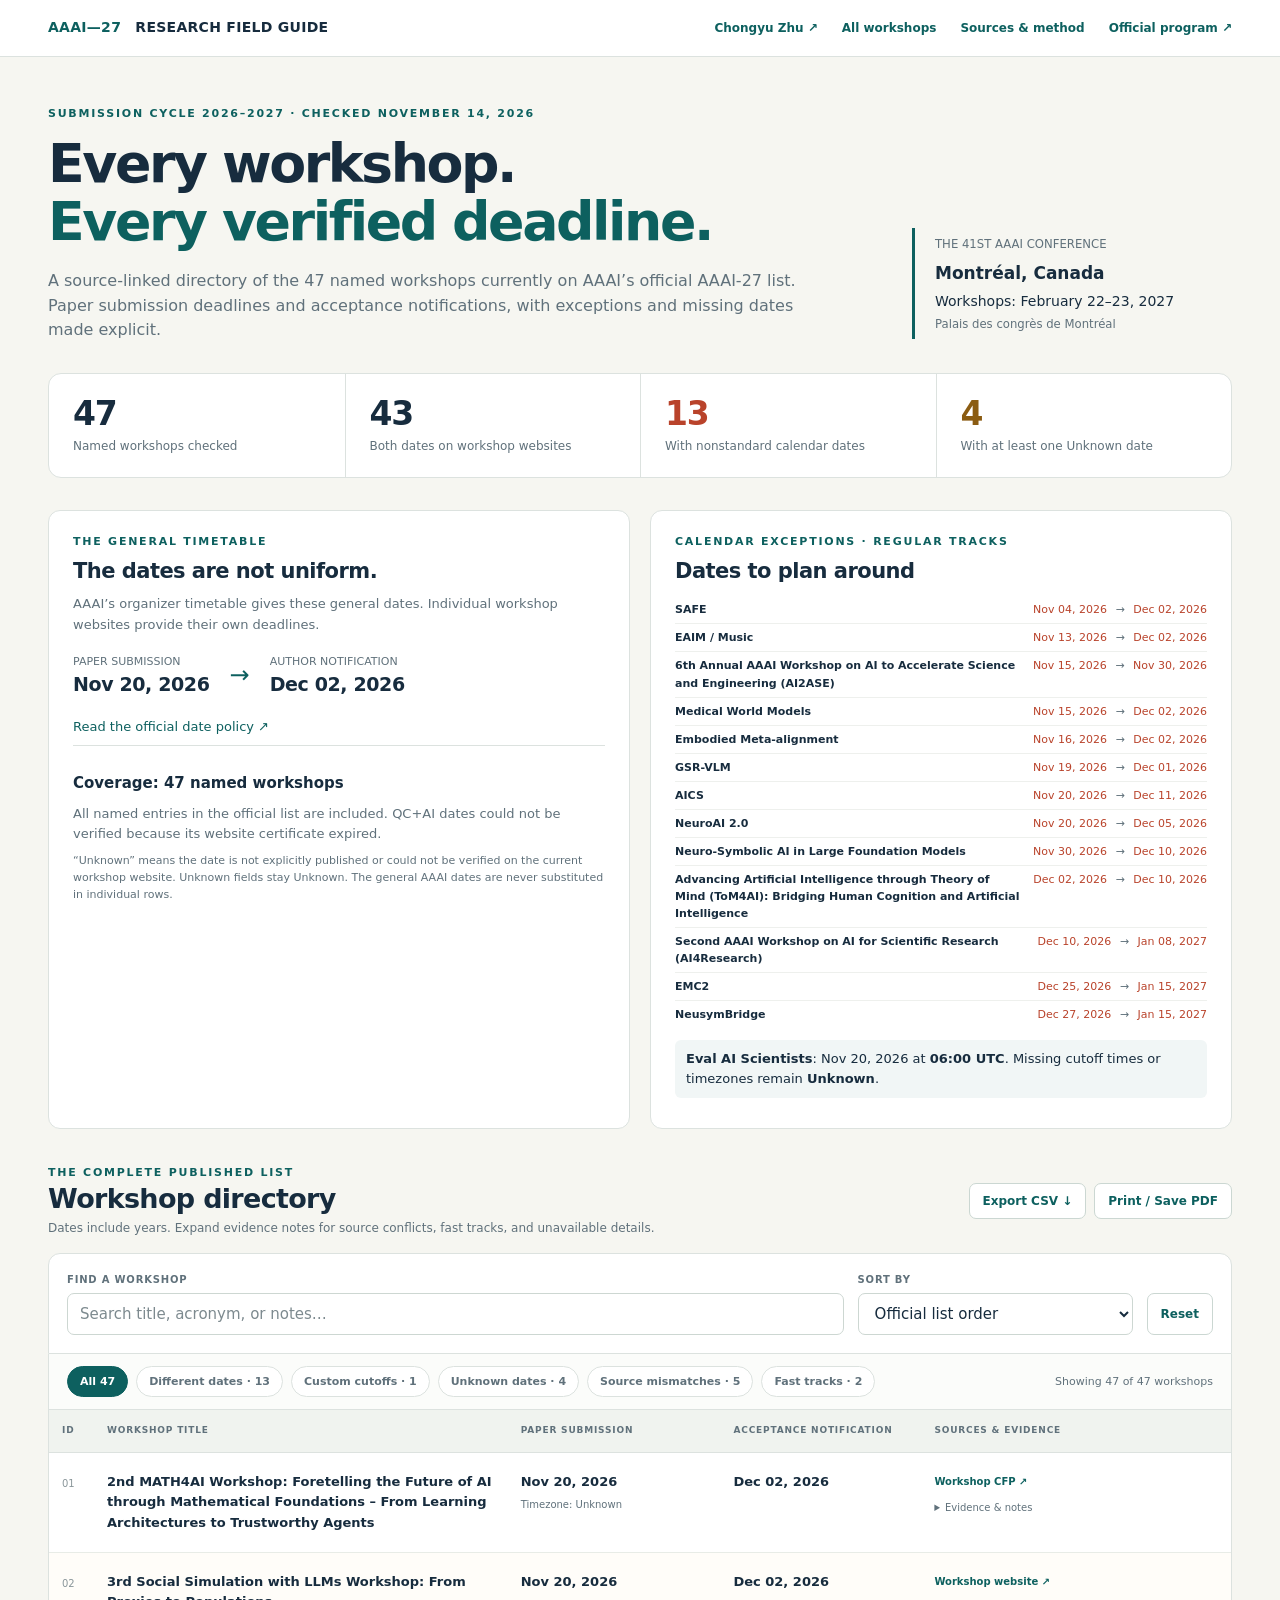
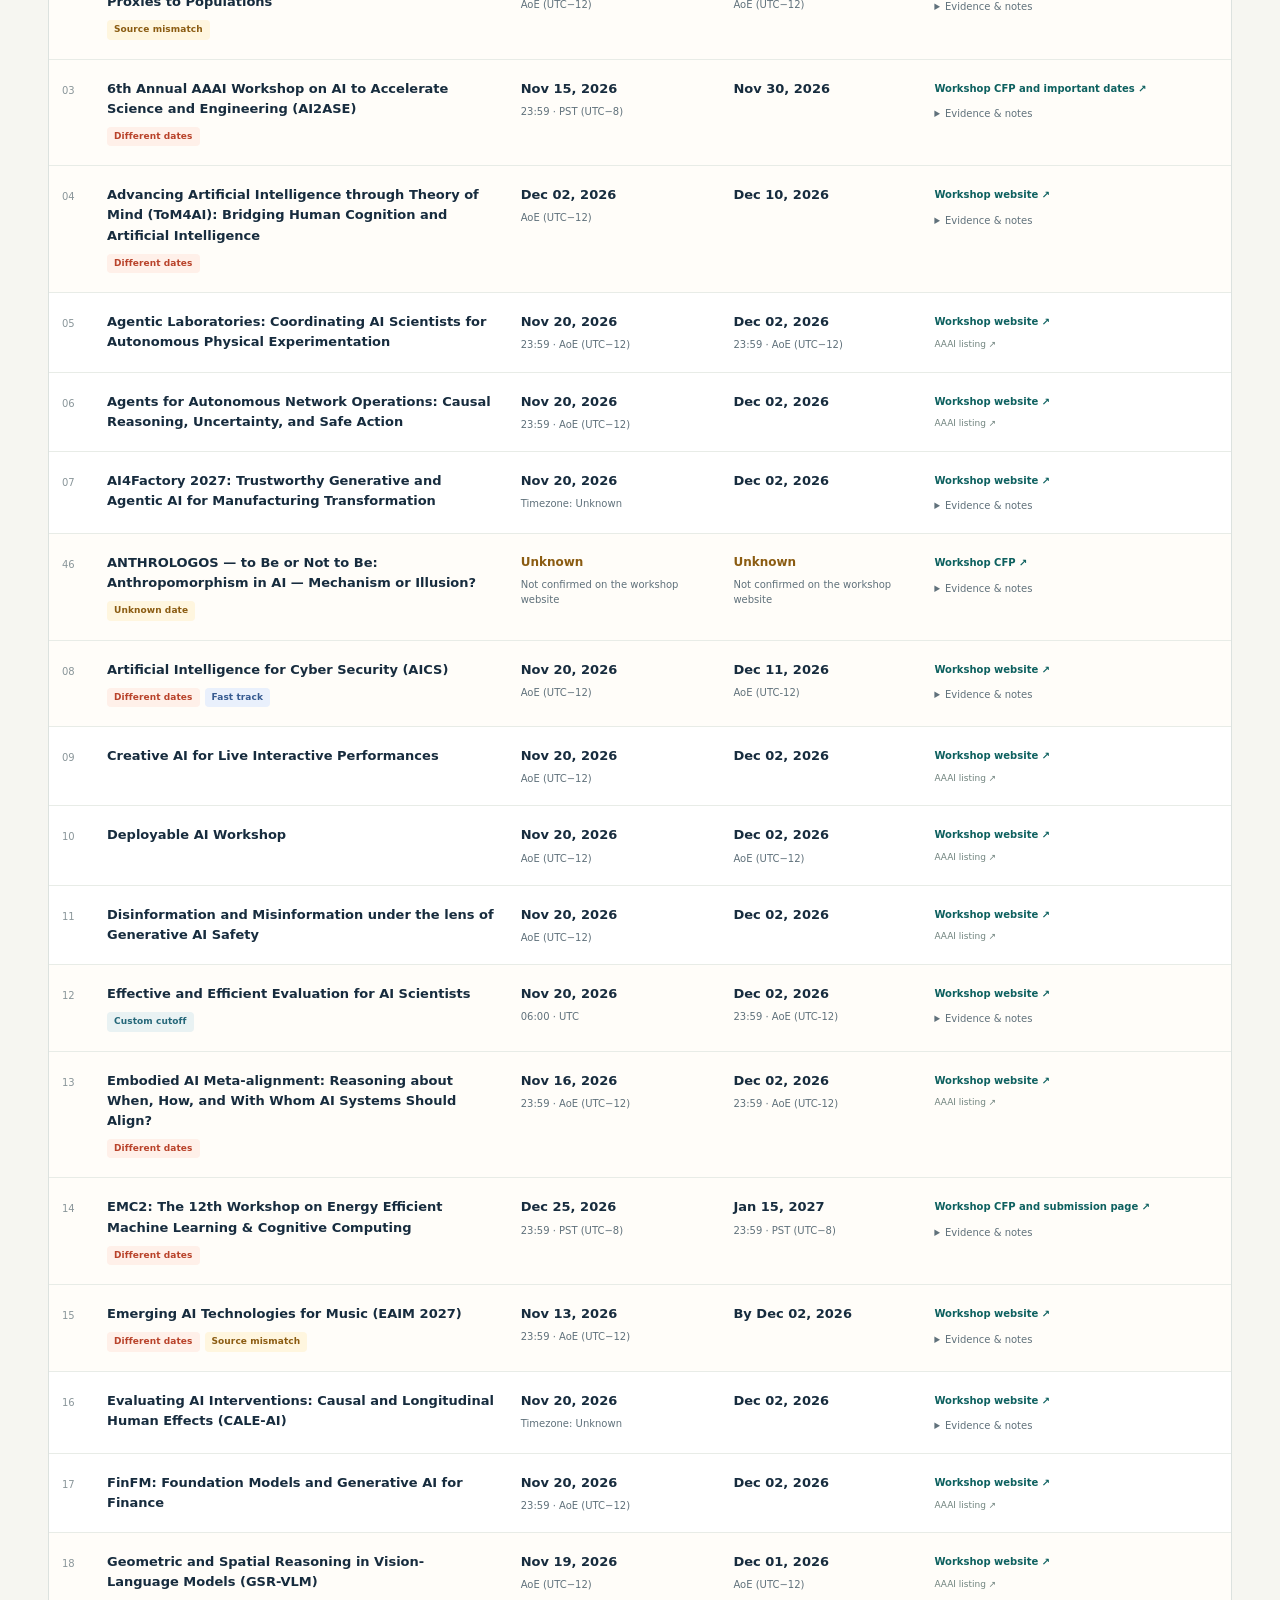
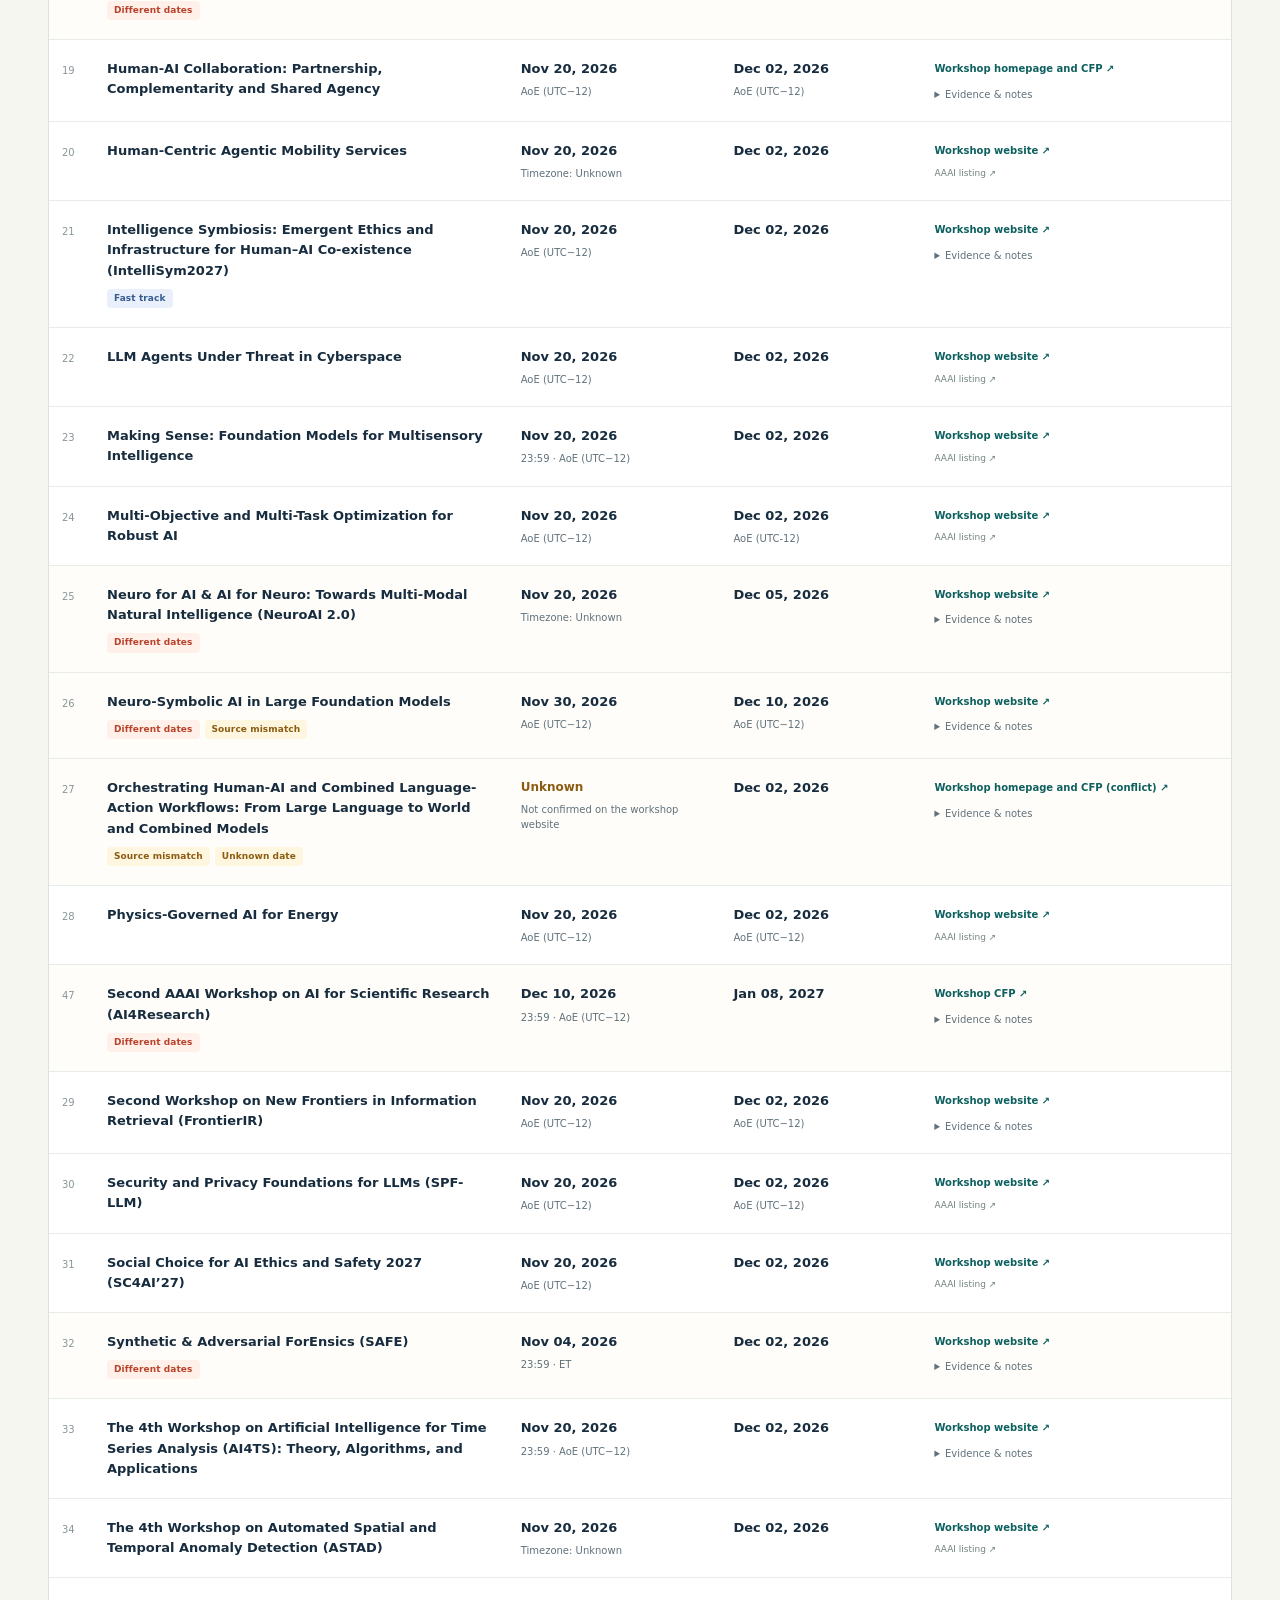
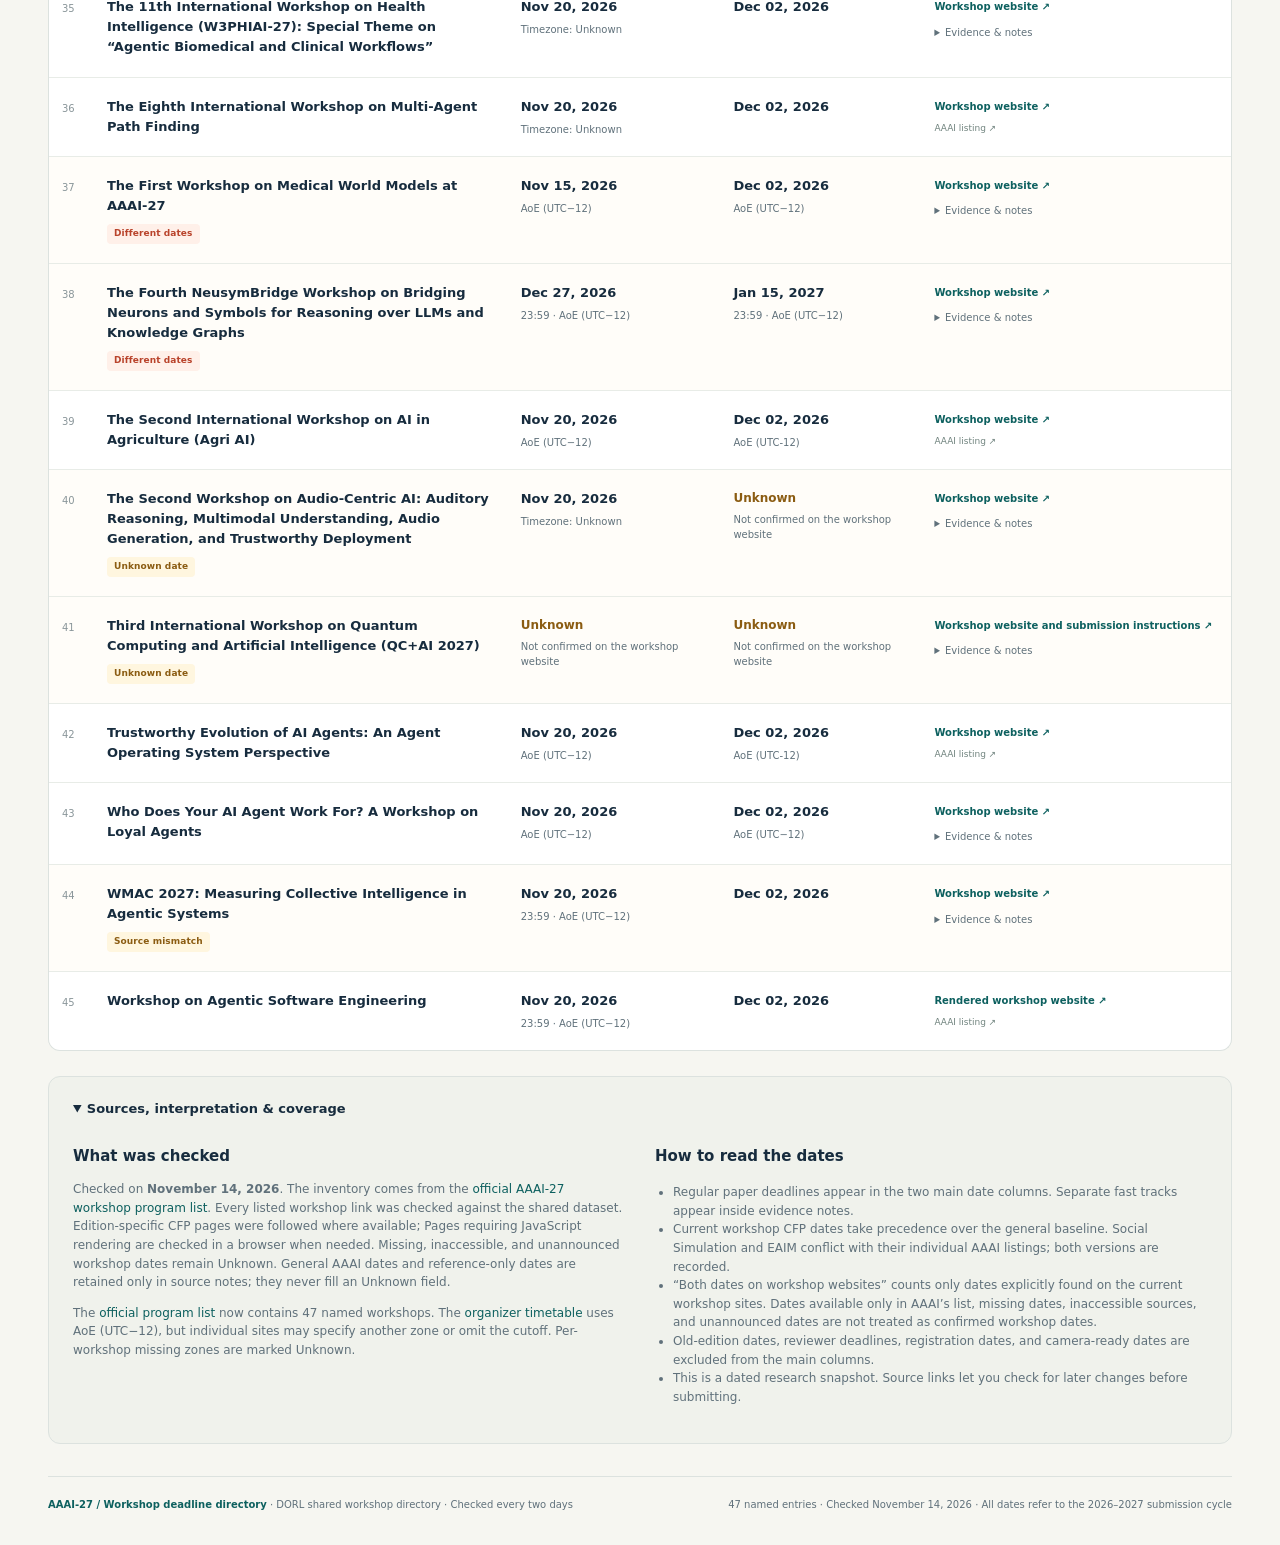
==== commit baa3a209: "Add two AAAI-27 workshops and refresh verified deadlines" ====
--- a/dorl/27AAAIworkshop/index.html
+++ b/dorl/27AAAIworkshop/index.html
@@ -1,8 +1,8 @@
 <!doctype html>
 <html lang="en"><head><meta charset="utf-8"><meta name="viewport" content="width=device-width,initial-scale=1">
-<meta name="description" content="All 45 named AAAI-27 workshops currently listed by AAAI, with paper submission deadlines, decision dates, source links, and discrepancies. Checked November 6, 2026.">
+<meta name="description" content="All 47 named AAAI-27 workshops currently listed by AAAI, with paper submission deadlines, decision dates, source links, and discrepancies. Checked November 14, 2026.">
 <meta name="robots" content="noindex, nofollow, noarchive"><meta name="referrer" content="no-referrer">
-<link rel="canonical" href="https://chongyuzhu.com/dorl/27AAAIworkshop/"><title>AAAI-27 Workshop Deadlines | November 6, 2026</title>
+<link rel="canonical" href="https://chongyuzhu.com/dorl/27AAAIworkshop/"><title>AAAI-27 Workshop Deadlines | November 14, 2026</title>
 <style>
 :root{--ink:#172c3e;--muted:#60717b;--bg:#f6f6f1;--paper:#fff;--line:#dce2df;--teal:#0d605f;--teal-light:#e7f2ee;--coral:#b9432b;--coral-light:#fff0e9;--gold:#8b5c12;--gold-light:#fff6df;--blue-light:#e9f0fc;--blue:#365b91}
 *{box-sizing:border-box}html{scroll-behavior:smooth}body{margin:0;color:var(--ink);background:var(--bg);font:15px/1.55 system-ui,-apple-system,"Segoe UI",sans-serif}a{color:var(--teal);text-decoration:none}a:hover{text-decoration:underline}button,input,select{font:inherit}button,a,input,select,summary{outline-offset:4px}button:focus-visible,a:focus-visible,input:focus-visible,select:focus-visible,summary:focus-visible{outline:3px solid #ca6b38}button{cursor:pointer}.wrap{max-width:1536px;margin:auto;padding:0 48px}.topbar{border-bottom:1px solid var(--line);background:var(--paper)}.topinner{display:flex;justify-content:space-between;gap:20px;align-items:center;padding-top:17px;padding-bottom:17px}.brand{font-weight:750;letter-spacing:.02em;font-size:14px}.brand span{color:var(--teal);margin-right:9px}.toplinks{display:flex;gap:24px;font-size:12px;font-weight:650}.hero{padding-top:48px;padding-bottom:32px}.eyebrow{font-size:11px;letter-spacing:.16em;font-weight:750;text-transform:uppercase;color:var(--teal)}.hero-layout{display:grid;grid-template-columns:minmax(0,1fr) 320px;gap:48px;align-items:end}h1{font-size:clamp(36px,4.2vw,62px);line-height:1.08;letter-spacing:-.045em;font-weight:750;margin:13px 0 18px}h1 span{color:var(--teal)}.dek{max-width:770px;font-size:16px;color:var(--muted);margin:0}.event{border-left:3px solid var(--teal);padding:5px 0 5px 20px;margin-bottom:4px;font-size:14px}.event strong{display:block;font-size:17px;margin:5px 0}.event small{color:var(--muted)}.stats{display:grid;grid-template-columns:repeat(4,1fr);gap:0;background:var(--paper);border:1px solid var(--line);border-radius:13px;overflow:hidden;margin-top:30px}.stat{padding:20px 24px}.stat+.stat{border-left:1px solid var(--line)}.stat strong{font-size:33px;line-height:1.2;display:block;font-variant-numeric:tabular-nums;letter-spacing:-.04em}.stat span{font-size:12px;color:var(--muted)}.stat:nth-child(3) strong{color:var(--coral)}.stat:nth-child(4) strong{color:var(--gold)}.intro-grid{display:grid;grid-template-columns:1fr 1fr;gap:20px;margin-bottom:28px}.panel{background:var(--paper);border:1px solid var(--line);padding:22px 24px;border-radius:12px}h2{font-size:21px;letter-spacing:-.025em;line-height:1.25;margin:0 0 10px}h3{font-size:15px;margin:14px 0 5px}.panel p{margin:8px 0;font-size:13px;color:var(--muted)}.baseline{display:flex;align-items:center;gap:20px;margin:18px 0}.baseline-item{font-size:11px;color:var(--muted)}.baseline-item strong{display:block;color:var(--ink);font-size:19px;letter-spacing:-.02em}.arrow{color:var(--teal);font-size:24px}.scope{border-top:1px solid var(--line);padding-top:12px}.tiny{font-size:11px!important}.exception-list{display:grid;grid-template-columns:1fr;gap:0;margin-top:12px}.exception-item{display:flex;justify-content:space-between;gap:12px;font-size:11px;padding:5px 0;border-bottom:1px solid #eef0ed}.exception-item:last-child{border:0}.exception-item>span:first-child{font-weight:650;color:var(--ink)}.exception-item>span:last-child{white-space:nowrap;color:var(--coral);font-variant-numeric:tabular-nums}.exception-item b{font-weight:400;padding:0 5px;color:var(--muted)}.cutoff-note{margin-top:12px!important;color:var(--ink)!important;background:#f1f6f6;padding:9px 11px;border-radius:6px}.sectionhead{display:flex;justify-content:space-between;align-items:center;gap:20px;margin:35px 0 15px}.sectionhead h2{font-size:27px;margin:0}.sectionhead p{font-size:12px;color:var(--muted);margin:4px 0 0}.actions{display:flex;gap:8px}.btn{border:1px solid #cbd7d2;background:var(--paper);padding:8px 13px;border-radius:7px;color:var(--teal);font-size:12px;font-weight:650}.btn:hover{background:var(--teal-light)}.toolbar{display:flex;align-items:end;gap:14px;padding:18px;background:var(--paper);border:1px solid var(--line);border-radius:12px 12px 0 0}.control{display:flex;flex-direction:column;gap:6px;min-width:180px}.control label{font-size:10px;text-transform:uppercase;letter-spacing:.08em;color:var(--muted);font-weight:750}.search{flex:1}.control input,.control select{height:42px;border:1px solid #cdd7d2;border-radius:7px;padding:8px 12px;background:#fff;color:var(--ink);min-width:0;width:100%}.control input::placeholder{color:#7d8a8f}.filters{display:flex;flex-wrap:wrap;gap:8px;background:#fbfcfa;border:1px solid var(--line);border-top:0;padding:12px 18px;align-items:center}.chip{border:1px solid var(--line);background:var(--paper);padding:6px 12px;border-radius:20px;font-size:11px;color:var(--muted);font-weight:650}.chip[aria-pressed="true"]{background:var(--teal);border-color:var(--teal);color:#fff}.results{font-size:11px;color:var(--muted);margin-left:auto}.tablebox{border:1px solid var(--line);border-top:0;border-radius:0 0 12px 12px;background:var(--paper);overflow-x:auto}table{border-collapse:collapse;width:100%;table-layout:fixed;min-width:1050px}col.idcol{width:45px}col.titlecol{width:35%}col.subcol{width:18%}col.notcol{width:17%}th{text-align:left;text-transform:uppercase;font-size:9px;letter-spacing:.09em;color:var(--muted);font-weight:750;background:#f0f3ef;padding:14px 13px;border-bottom:1px solid var(--line)}td{padding:19px 13px;vertical-align:top;border-bottom:1px solid #e8ece7;font-size:12px}tr:last-child td{border-bottom:0}tbody tr:hover{background:#fafcf9}tr.attention-row{background:#fffdf9}tr.spotlight{background:#e9f4ef!important;box-shadow:inset 4px 0 0 var(--teal)}.num{font-size:10px;color:#8a969a;font-variant-numeric:tabular-nums;padding-top:23px}.workshop-title{font-size:13px;font-weight:650;line-height:1.55;color:var(--ink);display:block}.badges{display:flex;flex-wrap:wrap;gap:5px;margin-top:8px}.badges:empty{display:none}.badge{display:inline-block;font-size:9px;line-height:1.5;letter-spacing:.01em;font-weight:700;padding:3px 7px;border-radius:4px;background:var(--teal-light);color:var(--teal)}.exception{background:var(--coral-light);color:var(--coral)}.warning{background:var(--gold-light);color:var(--gold)}.fast{background:var(--blue-light);color:var(--blue)}.timebadge{background:#e9f2f3;color:#256779}.date{font-weight:700;font-size:13px;font-variant-numeric:tabular-nums;white-space:nowrap;display:block}.unknown{color:var(--gold);font-size:12px}.sub{display:block;color:var(--muted);font-size:10px;line-height:1.5;margin-top:5px}.unconfirmed{font-size:9px;color:var(--gold)}.sourcecell>a{font-size:10px;font-weight:700}.mutedlink{color:#71847f;font-size:9px}details{margin-top:9px}summary{cursor:pointer;font-size:10px;color:var(--muted)}.detailbody{font-size:10px;color:#566870;line-height:1.65}.detailbody p{margin:8px 0}.detailbody .evidence-links{font-size:9px}.track{margin:10px 0;padding:9px;border:1px solid #dce5ed;border-radius:6px;background:#f6f8fc}.track strong{color:var(--blue);display:block;font-size:10px}.track>span{display:block;margin-top:6px}.empty{display:none;text-align:center;padding:40px;color:var(--muted)}.methodology{margin-top:25px;padding:22px 24px;border:1px solid var(--line);background:#f0f2ec;border-radius:12px}.methodology>summary{font-size:13px;font-weight:700;color:var(--ink)}.methodgrid{display:grid;grid-template-columns:1fr 1fr;gap:30px;margin-top:12px}.methodgrid p,.methodgrid li{font-size:12px;color:var(--muted)}.methodgrid ul{padding-left:18px}.footer{display:flex;justify-content:space-between;gap:20px;border-top:1px solid var(--line);padding-top:20px;padding-bottom:32px;margin-top:32px;color:var(--muted);font-size:10px}.footer strong{color:var(--teal)}.noscript{padding:12px;color:var(--gold);background:var(--gold-light);font-size:12px}[hidden]{display:none!important}
@@ -11,15 +11,15 @@
 </style></head><body>
 <div class="topbar"><div class="wrap topinner"><div class="brand"><span>AAAI—27</span> RESEARCH FIELD GUIDE</div><nav class="toplinks" aria-label="Primary"><a href="/">Chongyu Zhu ↗</a><a href="#workshops">All workshops</a><a href="#methodology">Sources & method</a><a href="https://aaai.org/conference/aaai/aaai-27/aaai-27-workshop-program/" target="_blank" rel="noopener noreferrer">Official program ↗</a></nav></div></div>
 <main class="wrap">
-<header class="hero"><div class="hero-layout"><div><div class="eyebrow">Submission cycle 2026–2027 · Checked November 6, 2026</div><h1>Every workshop.<br><span>Every verified deadline.</span></h1><p class="dek">A source-linked directory of the 45 named workshops currently on AAAI’s official AAAI-27 list. Paper submission deadlines and acceptance notifications, with exceptions and missing dates made explicit.</p></div><div class="event"><small>THE 41ST AAAI CONFERENCE</small><strong>Montréal, Canada</strong>Workshops: February 22–23, 2027<br><small>Palais des congrès de Montréal</small></div></div>
-<div class="stats" aria-label="Coverage statistics"><div class="stat"><strong>45</strong><span>Named workshops checked</span></div><div class="stat"><strong>43</strong><span>Both dates on workshop websites</span></div><div class="stat"><strong>11</strong><span>With nonstandard calendar dates</span></div><div class="stat"><strong>2</strong><span>With at least one Unknown date</span></div></div></header>
-<section class="intro-grid" aria-label="Deadline findings"><div class="panel"><div class="eyebrow">The general timetable</div><h2 style="margin-top:8px">The dates are not uniform.</h2><p>AAAI’s program gives the following baseline, while explicitly allowing workshop-specific submission and notification dates:</p><div class="baseline"><div class="baseline-item">PAPER SUBMISSION<strong>Nov 20, 2026</strong></div><div class="arrow">→</div><div class="baseline-item">AUTHOR NOTIFICATION<strong>Dec 02, 2026</strong></div></div><p><a href="https://aaai.org/conference/aaai/aaai-27/aaai-27-workshop-program/" target="_blank" rel="noopener noreferrer">Read the official date policy ↗</a></p><div class="scope"><h3>Coverage: 45 listed, 47 mentioned</h3><p>The official overview says “47 workshops,” but its detailed program currently provides 45 named entries. This report includes all 45. The remaining 2 cannot be identified from that list and are not counted as checked.</p><p class="tiny">“Unknown” means the date is not explicitly published or could not be verified on the current workshop website. Unknown fields stay Unknown. The general AAAI dates are never substituted in individual rows.</p></div></div>
-<div class="panel"><div class="eyebrow">Calendar exceptions · Regular tracks</div><h2 style="margin-top:8px">Dates to plan around</h2><div class="exception-list"><a href="#workshops" class="exception-item" data-focus="32"><span>SAFE</span><span>Nov 04, 2026 <b>→</b> Dec 02, 2026</span></a><a href="#workshops" class="exception-item" data-focus="15"><span>EAIM / Music</span><span>Nov 06, 2026 <b>→</b> Dec 02, 2026</span></a><a href="#workshops" class="exception-item" data-focus="3"><span>6th Annual AAAI Workshop on AI to Accelerate Science and Engineering (AI2ASE)</span><span>Nov 15, 2026 <b>→</b> Nov 30, 2026</span></a><a href="#workshops" class="exception-item" data-focus="37"><span>Medical World Models</span><span>Nov 15, 2026 <b>→</b> Dec 02, 2026</span></a><a href="#workshops" class="exception-item" data-focus="13"><span>Embodied Meta-alignment</span><span>Nov 16, 2026 <b>→</b> Dec 02, 2026</span></a><a href="#workshops" class="exception-item" data-focus="18"><span>GSR-VLM</span><span>Nov 19, 2026 <b>→</b> Dec 01, 2026</span></a><a href="#workshops" class="exception-item" data-focus="8"><span>AICS</span><span>Nov 20, 2026 <b>→</b> Dec 11, 2026</span></a><a href="#workshops" class="exception-item" data-focus="25"><span>NeuroAI 2.0</span><span>Nov 20, 2026 <b>→</b> Dec 05, 2026</span></a><a href="#workshops" class="exception-item" data-focus="26"><span>Neuro-Symbolic AI in Large Foundation Models</span><span>Nov 30, 2026 <b>→</b> Dec 10, 2026</span></a><a href="#workshops" class="exception-item" data-focus="14"><span>EMC2</span><span>Dec 25, 2026 <b>→</b> Jan 15, 2027</span></a><a href="#workshops" class="exception-item" data-focus="38"><span>NeusymBridge</span><span>Dec 27, 2026 <b>→</b> Jan 15, 2027</span></a></div><p class="cutoff-note"><strong>Eval AI Scientists</strong>: Nov 20, 2026 at <strong>06:00 UTC</strong>. Missing cutoff times or timezones remain <strong>Unknown</strong>.</p></div></section>
+<header class="hero"><div class="hero-layout"><div><div class="eyebrow">Submission cycle 2026–2027 · Checked November 14, 2026</div><h1>Every workshop.<br><span>Every verified deadline.</span></h1><p class="dek">A source-linked directory of the 47 named workshops currently on AAAI’s official AAAI-27 list. Paper submission deadlines and acceptance notifications, with exceptions and missing dates made explicit.</p></div><div class="event"><small>THE 41ST AAAI CONFERENCE</small><strong>Montréal, Canada</strong>Workshops: February 22–23, 2027<br><small>Palais des congrès de Montréal</small></div></div>
+<div class="stats" aria-label="Coverage statistics"><div class="stat"><strong>47</strong><span>Named workshops checked</span></div><div class="stat"><strong>43</strong><span>Both dates on workshop websites</span></div><div class="stat"><strong>13</strong><span>With nonstandard calendar dates</span></div><div class="stat"><strong>4</strong><span>With at least one Unknown date</span></div></div></header>
+<section class="intro-grid" aria-label="Deadline findings"><div class="panel"><div class="eyebrow">The general timetable</div><h2 style="margin-top:8px">The dates are not uniform.</h2><p>AAAI’s organizer timetable gives these general dates. Individual workshop websites provide their own deadlines.</p><div class="baseline"><div class="baseline-item">PAPER SUBMISSION<strong>Nov 20, 2026</strong></div><div class="arrow">→</div><div class="baseline-item">AUTHOR NOTIFICATION<strong>Dec 02, 2026</strong></div></div><p><a href="https://aaai.org/conference/aaai/aaai-27/workshops-call/" target="_blank" rel="noopener noreferrer">Read the official date policy ↗</a></p><div class="scope"><h3>Coverage: 47 named workshops</h3><p>All named entries in the official list are included. QC+AI dates could not be verified because its website certificate expired.</p><p class="tiny">“Unknown” means the date is not explicitly published or could not be verified on the current workshop website. Unknown fields stay Unknown. The general AAAI dates are never substituted in individual rows.</p></div></div>
+<div class="panel"><div class="eyebrow">Calendar exceptions · Regular tracks</div><h2 style="margin-top:8px">Dates to plan around</h2><div class="exception-list"><a href="#workshops" class="exception-item" data-focus="32"><span>SAFE</span><span>Nov 04, 2026 <b>→</b> Dec 02, 2026</span></a><a href="#workshops" class="exception-item" data-focus="15"><span>EAIM / Music</span><span>Nov 13, 2026 <b>→</b> Dec 02, 2026</span></a><a href="#workshops" class="exception-item" data-focus="3"><span>6th Annual AAAI Workshop on AI to Accelerate Science and Engineering (AI2ASE)</span><span>Nov 15, 2026 <b>→</b> Nov 30, 2026</span></a><a href="#workshops" class="exception-item" data-focus="37"><span>Medical World Models</span><span>Nov 15, 2026 <b>→</b> Dec 02, 2026</span></a><a href="#workshops" class="exception-item" data-focus="13"><span>Embodied Meta-alignment</span><span>Nov 16, 2026 <b>→</b> Dec 02, 2026</span></a><a href="#workshops" class="exception-item" data-focus="18"><span>GSR-VLM</span><span>Nov 19, 2026 <b>→</b> Dec 01, 2026</span></a><a href="#workshops" class="exception-item" data-focus="8"><span>AICS</span><span>Nov 20, 2026 <b>→</b> Dec 11, 2026</span></a><a href="#workshops" class="exception-item" data-focus="25"><span>NeuroAI 2.0</span><span>Nov 20, 2026 <b>→</b> Dec 05, 2026</span></a><a href="#workshops" class="exception-item" data-focus="26"><span>Neuro-Symbolic AI in Large Foundation Models</span><span>Nov 30, 2026 <b>→</b> Dec 10, 2026</span></a><a href="#workshops" class="exception-item" data-focus="4"><span>Advancing Artificial Intelligence through Theory of Mind (ToM4AI): Bridging Human Cognition and Artificial Intelligence</span><span>Dec 02, 2026 <b>→</b> Dec 10, 2026</span></a><a href="#workshops" class="exception-item" data-focus="47"><span>Second AAAI Workshop on AI for Scientific Research (AI4Research)</span><span>Dec 10, 2026 <b>→</b> Jan 08, 2027</span></a><a href="#workshops" class="exception-item" data-focus="14"><span>EMC2</span><span>Dec 25, 2026 <b>→</b> Jan 15, 2027</span></a><a href="#workshops" class="exception-item" data-focus="38"><span>NeusymBridge</span><span>Dec 27, 2026 <b>→</b> Jan 15, 2027</span></a></div><p class="cutoff-note"><strong>Eval AI Scientists</strong>: Nov 20, 2026 at <strong>06:00 UTC</strong>. Missing cutoff times or timezones remain <strong>Unknown</strong>.</p></div></section>
 <section id="workshops" aria-labelledby="directory-title"><div class="sectionhead"><div><div class="eyebrow">THE COMPLETE PUBLISHED LIST</div><h2 id="directory-title">Workshop directory</h2><p>Dates include years. Expand evidence notes for source conflicts, fast tracks, and unavailable details.</p></div><div class="actions"><button class="btn" id="csvButton" type="button">Export CSV ↓</button><button class="btn" id="printButton" type="button">Print / Save PDF</button></div></div>
-<noscript><div class="noscript">All 45 workshops are available below. Enable JavaScript to use search, filters, sorting, and CSV export.</div></noscript>
+<noscript><div class="noscript">All 47 workshops are available below. Enable JavaScript to use search, filters, sorting, and CSV export.</div></noscript>
 <div class="toolbar"><div class="control search"><label for="search">Find a workshop</label><input id="search" type="search" placeholder="Search title, acronym, or notes…" autocomplete="off"></div><div class="control"><label for="sort">Sort by</label><select id="sort"><option value="official">Official list order</option><option value="submission">Submission date · earliest first</option><option value="notification">Notification date · earliest first</option><option value="title">Title · A–Z</option></select></div><button class="btn" id="resetButton" type="button" style="height:42px">Reset</button></div>
-<div class="filters" role="group" aria-label="Filter workshops"><button type="button" class="chip" data-filter="all" aria-pressed="true">All 45</button><button type="button" class="chip" data-filter="exception" aria-pressed="false">Different dates · 11</button><button type="button" class="chip" data-filter="time" aria-pressed="false">Custom cutoffs · 1</button><button type="button" class="chip" data-filter="incomplete" aria-pressed="false">Unknown dates · 2</button><button type="button" class="chip" data-filter="conflict" aria-pressed="false">Source mismatches · 5</button><button type="button" class="chip" data-filter="fasttrack" aria-pressed="false">Fast tracks · 2</button><span class="results" id="resultCount" role="status" aria-live="polite">Showing 45 of 45 workshops</span></div>
-<div class="tablebox"><table aria-label="AAAI-27 workshop submission and notification dates"><colgroup><col class="idcol"><col class="titlecol"><col class="subcol"><col class="notcol"><col></colgroup><thead><tr><th scope="col">No.</th><th scope="col">Workshop title</th><th scope="col">Paper submission</th><th scope="col">Acceptance notification</th><th scope="col">Sources & evidence</th></tr></thead><tbody id="tableBody"><tr data-id="1" class="">
+<div class="filters" role="group" aria-label="Filter workshops"><button type="button" class="chip" data-filter="all" aria-pressed="true">All 47</button><button type="button" class="chip" data-filter="exception" aria-pressed="false">Different dates · 13</button><button type="button" class="chip" data-filter="time" aria-pressed="false">Custom cutoffs · 1</button><button type="button" class="chip" data-filter="incomplete" aria-pressed="false">Unknown dates · 4</button><button type="button" class="chip" data-filter="conflict" aria-pressed="false">Source mismatches · 5</button><button type="button" class="chip" data-filter="fasttrack" aria-pressed="false">Fast tracks · 2</button><span class="results" id="resultCount" role="status" aria-live="polite">Showing 47 of 47 workshops</span></div>
+<div class="tablebox"><table aria-label="AAAI-27 workshop submission and notification dates"><colgroup><col class="idcol"><col class="titlecol"><col class="subcol"><col class="notcol"><col></colgroup><thead><tr><th scope="col">ID</th><th scope="col">Workshop title</th><th scope="col">Paper submission</th><th scope="col">Acceptance notification</th><th scope="col">Sources & evidence</th></tr></thead><tbody id="tableBody"><tr data-id="1" class="">
       <td class="num">01</td>
       <td class="titlecell"><a class="workshop-title" href="https://sites.google.com/view/math4aiworkshop2027" target="_blank" rel="noopener noreferrer">2nd MATH4AI Workshop: Foretelling the Future of AI through Mathematical Foundations – From Learning Architectures to Trustworthy Agents</a><div class="badges"></div></td>
       <td><time class="date" datetime="2026-11-20">Nov 20, 2026</time><span class="sub">Timezone: Unknown</span></td><td><time class="date" datetime="2026-12-02">Dec 02, 2026</time></td>
@@ -37,11 +37,11 @@
       <td><time class="date" datetime="2026-11-15">Nov 15, 2026</time><span class="sub">23:59 · PST (UTC−8)</span></td><td><time class="date" datetime="2026-11-30">Nov 30, 2026</time></td>
       <td class="sourcecell"><a href="https://ai-2-ase.github.io/dates/" target="_blank" rel="noopener noreferrer">Workshop CFP and important dates ↗</a><details><summary>Evidence & notes</summary><div class="detailbody"><p>The current workshop CFP and linked Important Dates page both state November 15, 2026, 11:59 PM PST for paper submission and November 30, 2026 for notification. A notification cutoff and timezone are not stated.</p><p class="evidence-links"><a href="https://ai-2-ase.github.io/" target="_blank" rel="noopener noreferrer">Workshop website ↗</a> · <a href="https://aaai.org/conference/aaai/aaai-27/aaai-27-workshop-program-list/" target="_blank" rel="noopener noreferrer">AAAI individual CFP ↗</a></p></div></details></td>
     </tr>
-<tr data-id="4" class="">
+<tr data-id="4" class="attention-row">
       <td class="num">04</td>
-      <td class="titlecell"><a class="workshop-title" href="https://tom4ai.github.io/AAAI2027/call-for-papers/" target="_blank" rel="noopener noreferrer">Advancing Artificial Intelligence through Theory of Mind (ToM4AI): Bridging Human Cognition and Artificial Intelligence</a><div class="badges"></div></td>
-      <td><time class="date" datetime="2026-11-20">Nov 20, 2026</time><span class="sub">AoE (UTC−12)</span></td><td><time class="date" datetime="2026-12-02">Dec 02, 2026</time></td>
-      <td class="sourcecell"><a href="https://tom4ai.github.io/AAAI2027/call-for-papers/" target="_blank" rel="noopener noreferrer">Workshop website ↗</a><span class="sub"><a class="mutedlink" href="https://aaai.org/conference/aaai/aaai-27/aaai-27-workshop-program-list/" target="_blank" rel="noopener noreferrer">AAAI listing ↗</a></span></td>
+      <td class="titlecell"><a class="workshop-title" href="https://tom4ai.github.io/AAAI2027/call-for-papers/" target="_blank" rel="noopener noreferrer">Advancing Artificial Intelligence through Theory of Mind (ToM4AI): Bridging Human Cognition and Artificial Intelligence</a><div class="badges"><span class="badge exception">Different dates</span></div></td>
+      <td><time class="date" datetime="2026-12-02">Dec 02, 2026</time><span class="sub">AoE (UTC−12)</span></td><td><time class="date" datetime="2026-12-10">Dec 10, 2026</time></td>
+      <td class="sourcecell"><a href="https://tom4ai.github.io/AAAI2027/call-for-papers/" target="_blank" rel="noopener noreferrer">Workshop website ↗</a><details><summary>Evidence & notes</summary><div class="detailbody"><p>The workshop CFP now gives December 2, 2026 (AoE) for submissions and December 10, 2026 for notification. The former November 20 and December 2 dates are preserved in history. Specific cutoff times and a notification timezone remain Unknown.</p><p class="evidence-links"><a href="https://tom4ai.github.io/AAAI2027/call-for-papers/" target="_blank" rel="noopener noreferrer">Workshop website ↗</a> · <a href="https://aaai.org/conference/aaai/aaai-27/aaai-27-workshop-program-list/" target="_blank" rel="noopener noreferrer">AAAI individual CFP ↗</a></p></div></details></td>
     </tr>
 <tr data-id="5" class="">
       <td class="num">05</td>
@@ -61,6 +61,12 @@
       <td><time class="date" datetime="2026-11-20">Nov 20, 2026</time><span class="sub">Timezone: Unknown</span></td><td><time class="date" datetime="2026-12-02">Dec 02, 2026</time></td>
       <td class="sourcecell"><a href="https://iamtirthankar.github.io/AI4Factory-2027/" target="_blank" rel="noopener noreferrer">Workshop website ↗</a><details><summary>Evidence & notes</summary><div class="detailbody"><p>The current workshop timeline now explicitly states November 20, 2026 for paper submission and December 2, 2026 for acceptance / rejection notification. The submission guidelines independently repeat the submission date. Specific cutoff times and timezones are not published and remain Unknown.</p><p class="evidence-links"><a href="https://iamtirthankar.github.io/AI4Factory-2027/" target="_blank" rel="noopener noreferrer">Workshop website ↗</a> · <a href="https://aaai.org/conference/aaai/aaai-27/aaai-27-workshop-program-list/" target="_blank" rel="noopener noreferrer">AAAI individual CFP ↗</a></p></div></details></td>
     </tr>
+<tr data-id="46" class="attention-row">
+      <td class="num">46</td>
+      <td class="titlecell"><a class="workshop-title" href="https://pragyaai.github.io/anthrologos/" target="_blank" rel="noopener noreferrer">ANTHROLOGOS — to Be or Not to Be: Anthropomorphism in AI — Mechanism or Illusion?</a><div class="badges"><span class="badge warning">Unknown date</span></div></td>
+      <td><span class="date unknown">Unknown</span><span class="sub">Not confirmed on the workshop website</span></td><td><span class="date unknown">Unknown</span><span class="sub">Not confirmed on the workshop website</span></td>
+      <td class="sourcecell"><a href="https://pragyaai.github.io/anthrologos/" target="_blank" rel="noopener noreferrer">Workshop CFP ↗</a><details><summary>Evidence & notes</summary><div class="detailbody"><p>The current AAAI-27 workshop website has a Call for Papers section. Submission and notification dates have yet to be published.</p><p class="evidence-links"><a href="https://pragyaai.github.io/anthrologos/" target="_blank" rel="noopener noreferrer">Workshop website ↗</a> · <a href="https://aaai.org/conference/aaai/aaai-27/aaai-27-workshop-program-list/" target="_blank" rel="noopener noreferrer">AAAI individual CFP ↗</a></p></div></details></td>
+    </tr>
 <tr data-id="8" class="attention-row">
       <td class="num">08</td>
       <td class="titlecell"><a class="workshop-title" href="https://aics.site/AICS2027/" target="_blank" rel="noopener noreferrer">Artificial Intelligence for Cyber Security (AICS)</a><div class="badges"><span class="badge exception">Different dates</span><span class="badge fast">Fast track</span></div></td>
@@ -106,8 +112,8 @@
 <tr data-id="15" class="attention-row">
       <td class="num">15</td>
       <td class="titlecell"><a class="workshop-title" href="https://amaai-lab.github.io/EAIM2027/" target="_blank" rel="noopener noreferrer">Emerging AI Technologies for Music (EAIM 2027)</a><div class="badges"><span class="badge exception">Different dates</span><span class="badge warning">Source mismatch</span></div></td>
-      <td><time class="date" datetime="2026-11-06">Nov 06, 2026</time><span class="sub">23:59 · AoE (UTC−12)</span></td><td><time class="date" datetime="2026-12-02">By Dec 02, 2026</time></td>
-      <td class="sourcecell"><a href="https://amaai-lab.github.io/EAIM2027/" target="_blank" rel="noopener noreferrer">Workshop website ↗</a><details><summary>Evidence & notes</summary><div class="detailbody"><p>Source mismatch: the current workshop website gives November 6, 2026 (23:59 AoE); AAAI’s individual CFP still gives November 4, 2026. The table follows the workshop website. Decisions are promised by December 2.</p><p class="evidence-links"><a href="https://amaai-lab.github.io/EAIM2027/" target="_blank" rel="noopener noreferrer">Workshop website ↗</a> · <a href="https://aaai.org/conference/aaai/aaai-27/aaai-27-workshop-program-list/" target="_blank" rel="noopener noreferrer">AAAI individual CFP ↗</a></p></div></details></td>
+      <td><time class="date" datetime="2026-11-13">Nov 13, 2026</time><span class="sub">23:59 · AoE (UTC−12)</span></td><td><time class="date" datetime="2026-12-02">By Dec 02, 2026</time></td>
+      <td class="sourcecell"><a href="https://amaai-lab.github.io/EAIM2027/" target="_blank" rel="noopener noreferrer">Workshop website ↗</a><details><summary>Evidence & notes</summary><div class="detailbody"><p>The workshop website extends the submission deadline from November 6 to November 13, 2026 at 23:59 AoE. The AAAI individual CFP still lists November 4. The workshop website gives December 2, 2026 as the latest date for acceptance notifications.</p><p class="evidence-links"><a href="https://amaai-lab.github.io/EAIM2027/" target="_blank" rel="noopener noreferrer">Workshop website ↗</a> · <a href="https://aaai.org/conference/aaai/aaai-27/aaai-27-workshop-program-list/" target="_blank" rel="noopener noreferrer">AAAI individual CFP ↗</a></p></div></details></td>
     </tr>
 <tr data-id="16" class="">
       <td class="num">16</td>
@@ -187,6 +193,12 @@
       <td><time class="date" datetime="2026-11-20">Nov 20, 2026</time><span class="sub">AoE (UTC−12)</span></td><td><time class="date" datetime="2026-12-02">Dec 02, 2026</time><span class="sub">AoE (UTC−12)</span></td>
       <td class="sourcecell"><a href="https://pgai4e.github.io/" target="_blank" rel="noopener noreferrer">Workshop website ↗</a><span class="sub"><a class="mutedlink" href="https://aaai.org/conference/aaai/aaai-27/aaai-27-workshop-program-list/" target="_blank" rel="noopener noreferrer">AAAI listing ↗</a></span></td>
     </tr>
+<tr data-id="47" class="attention-row">
+      <td class="num">47</td>
+      <td class="titlecell"><a class="workshop-title" href="https://ai4research-workshop.github.io/" target="_blank" rel="noopener noreferrer">Second AAAI Workshop on AI for Scientific Research (AI4Research)</a><div class="badges"><span class="badge exception">Different dates</span></div></td>
+      <td><time class="date" datetime="2026-12-10">Dec 10, 2026</time><span class="sub">23:59 · AoE (UTC−12)</span></td><td><time class="date" datetime="2027-01-08">Jan 08, 2027</time></td>
+      <td class="sourcecell"><a href="https://ai4research-workshop.github.io/" target="_blank" rel="noopener noreferrer">Workshop CFP ↗</a><details><summary>Evidence & notes</summary><div class="detailbody"><p>The current workshop CFP confirms December 10, 2026 at 23:59 AoE for submission and January 8, 2027 for notification. Notification cutoff and timezone remain Unknown.</p><p class="evidence-links"><a href="https://ai4research-workshop.github.io/" target="_blank" rel="noopener noreferrer">Workshop website ↗</a> · <a href="https://aaai.org/conference/aaai/aaai-27/aaai-27-workshop-program-list/" target="_blank" rel="noopener noreferrer">AAAI individual CFP ↗</a></p></div></details></td>
+    </tr>
 <tr data-id="29" class="">
       <td class="num">29</td>
       <td class="titlecell"><a class="workshop-title" href="https://frontier-ir-workshop.github.io/" target="_blank" rel="noopener noreferrer">Second Workshop on New Frontiers in Information Retrieval (FrontierIR)</a><div class="badges"></div></td>
@@ -259,11 +271,11 @@
       <td><time class="date" datetime="2026-11-20">Nov 20, 2026</time><span class="sub">Timezone: Unknown</span></td><td><span class="date unknown">Unknown</span><span class="sub">Not confirmed on the workshop website</span></td>
       <td class="sourcecell"><a href="https://sites.google.com/view/audio-aaai/home2027" target="_blank" rel="noopener noreferrer">Workshop website ↗</a><details><summary>Evidence & notes</summary><div class="detailbody"><p>The 2027 workshop page publishes November 20, 2026 for paper submission but does not state an author-notification date. December 2 is the general AAAI baseline, not a separately confirmed workshop date.</p><p class="evidence-links"><a href="https://sites.google.com/view/audio-aaai/home2027" target="_blank" rel="noopener noreferrer">Workshop website ↗</a> · <a href="https://aaai.org/conference/aaai/aaai-27/aaai-27-workshop-program-list/" target="_blank" rel="noopener noreferrer">AAAI individual CFP ↗</a></p></div></details></td>
     </tr>
-<tr data-id="41" class="">
+<tr data-id="41" class="attention-row">
       <td class="num">41</td>
-      <td class="titlecell"><a class="workshop-title" href="https://qcai.uma.es/2027/" target="_blank" rel="noopener noreferrer">Third International Workshop on Quantum Computing and Artificial Intelligence (QC+AI 2027)</a><div class="badges"></div></td>
-      <td><time class="date" datetime="2026-11-20">Nov 20, 2026</time><span class="sub">AoE (UTC−12)</span></td><td><time class="date" datetime="2026-12-02">Dec 02, 2026</time><span class="sub">AoE (UTC−12)</span></td>
-      <td class="sourcecell"><a href="https://qcai.uma.es/2027/" target="_blank" rel="noopener noreferrer">Workshop website and submission instructions ↗</a><details><summary>Evidence & notes</summary><div class="detailbody"><p>The workshop website has recovered from its temporary outage. Its current AAAI-27 homepage explicitly confirms November 20, 2026 for submission and December 2, 2026 for notification, both AoE. The submission instructions independently confirm the submission date and UTC-12 timezone. Specific cutoff times remain Unknown because neither page states them.</p><p class="evidence-links"><a href="https://qcai.uma.es/2027/" target="_blank" rel="noopener noreferrer">Workshop website ↗</a> · <a href="https://aaai.org/conference/aaai/aaai-27/aaai-27-workshop-program-list/" target="_blank" rel="noopener noreferrer">AAAI individual CFP ↗</a></p></div></details></td>
+      <td class="titlecell"><a class="workshop-title" href="https://qcai.uma.es/2027/" target="_blank" rel="noopener noreferrer">Third International Workshop on Quantum Computing and Artificial Intelligence (QC+AI 2027)</a><div class="badges"><span class="badge warning">Unknown date</span></div></td>
+      <td><span class="date unknown">Unknown</span><span class="sub">Not confirmed on the workshop website</span></td><td><span class="date unknown">Unknown</span><span class="sub">Not confirmed on the workshop website</span></td>
+      <td class="sourcecell"><a href="https://qcai.uma.es/2027/" target="_blank" rel="noopener noreferrer">Workshop website and submission instructions ↗</a><details><summary>Evidence & notes</summary><div class="detailbody"><p>Both workshop pages failed HTTPS verification because the site certificate expired. Current dates and cutoff details are Unknown. The last verified dates remain in the dataset history.</p><p class="evidence-links"><a href="https://qcai.uma.es/2027/" target="_blank" rel="noopener noreferrer">Workshop website ↗</a> · <a href="https://aaai.org/conference/aaai/aaai-27/aaai-27-workshop-program-list/" target="_blank" rel="noopener noreferrer">AAAI individual CFP ↗</a></p></div></details></td>
     </tr>
 <tr data-id="42" class="">
       <td class="num">42</td>
@@ -289,10 +301,10 @@
       <td><time class="date" datetime="2026-11-20">Nov 20, 2026</time><span class="sub">23:59 · AoE (UTC−12)</span></td><td><time class="date" datetime="2026-12-02">Dec 02, 2026</time></td>
       <td class="sourcecell"><a href="https://agenticse-aaai.github.io/" target="_blank" rel="noopener noreferrer">Rendered workshop website ↗</a><span class="sub"><a class="mutedlink" href="https://aaai.org/conference/aaai/aaai-27/aaai-27-workshop-program-list/" target="_blank" rel="noopener noreferrer">AAAI listing ↗</a></span></td>
     </tr></tbody></table><div class="empty" id="emptyState">No workshops match this search. Try another keyword or reset the filters.</div></div></section>
-<details class="methodology" id="methodology" open><summary>Sources, interpretation & coverage</summary><div class="methodgrid"><div><h3>What was checked</h3><p>Checked on <strong>November 6, 2026</strong>. The inventory comes from the <a href="https://aaai.org/conference/aaai/aaai-27/aaai-27-workshop-program-list/" target="_blank" rel="noopener noreferrer">official AAAI-27 workshop program list</a>. Every listed workshop link was checked against the shared dataset. Edition-specific CFP pages were followed where available; Pages requiring JavaScript rendering are checked in a browser when needed. Missing, inaccessible, and unannounced workshop dates remain Unknown. General AAAI dates and reference-only dates are retained only in source notes; they never fill an Unknown field.</p><p>The <a href="https://aaai.org/conference/aaai/aaai-27/aaai-27-workshop-program/" target="_blank" rel="noopener noreferrer">program overview</a> supplies the general November 20 / December 2 baseline and permits workshop exceptions. The <a href="https://aaai.org/conference/aaai/aaai-27/workshops-call/" target="_blank" rel="noopener noreferrer">organizer timetable</a> uses AoE (UTC−12), but individual sites may specify another zone or omit the cutoff. Per-workshop missing zones are marked Unknown.</p></div><div><h3>How to read the dates</h3><ul><li>Regular paper deadlines appear in the two main date columns. Separate fast tracks appear inside evidence notes.</li><li>Current workshop CFP dates take precedence over the general baseline. Social Simulation and EAIM conflict with their individual AAAI listings; both versions are recorded.</li><li>“Both dates on workshop websites” counts only dates explicitly found on the current workshop sites. Dates available only in AAAI’s list, missing dates, inaccessible sources, and unannounced dates are not treated as confirmed workshop dates.</li><li>Old-edition dates, reviewer deadlines, registration dates, and camera-ready dates are excluded from the main columns.</li><li>This is a dated research snapshot. Source links let you check for later changes before submitting.</li></ul></div></div></details>
-<footer class="footer"><span><strong>AAAI-27 / Workshop deadline directory</strong> · DORL shared workshop directory · Checked every two days</span><span>45 named entries · Checked November 6, 2026 · All dates refer to the 2026–2027 submission cycle</span></footer>
+<details class="methodology" id="methodology" open><summary>Sources, interpretation & coverage</summary><div class="methodgrid"><div><h3>What was checked</h3><p>Checked on <strong>November 14, 2026</strong>. The inventory comes from the <a href="https://aaai.org/conference/aaai/aaai-27/aaai-27-workshop-program-list/" target="_blank" rel="noopener noreferrer">official AAAI-27 workshop program list</a>. Every listed workshop link was checked against the shared dataset. Edition-specific CFP pages were followed where available; Pages requiring JavaScript rendering are checked in a browser when needed. Missing, inaccessible, and unannounced workshop dates remain Unknown. General AAAI dates and reference-only dates are retained only in source notes; they never fill an Unknown field.</p><p>The <a href="https://aaai.org/conference/aaai/aaai-27/aaai-27-workshop-program/" target="_blank" rel="noopener noreferrer">official program list</a> now contains 47 named workshops. The <a href="https://aaai.org/conference/aaai/aaai-27/workshops-call/" target="_blank" rel="noopener noreferrer">organizer timetable</a> uses AoE (UTC−12), but individual sites may specify another zone or omit the cutoff. Per-workshop missing zones are marked Unknown.</p></div><div><h3>How to read the dates</h3><ul><li>Regular paper deadlines appear in the two main date columns. Separate fast tracks appear inside evidence notes.</li><li>Current workshop CFP dates take precedence over the general baseline. Social Simulation and EAIM conflict with their individual AAAI listings; both versions are recorded.</li><li>“Both dates on workshop websites” counts only dates explicitly found on the current workshop sites. Dates available only in AAAI’s list, missing dates, inaccessible sources, and unannounced dates are not treated as confirmed workshop dates.</li><li>Old-edition dates, reviewer deadlines, registration dates, and camera-ready dates are excluded from the main columns.</li><li>This is a dated research snapshot. Source links let you check for later changes before submitting.</li></ul></div></div></details>
+<footer class="footer"><span><strong>AAAI-27 / Workshop deadline directory</strong> · DORL shared workshop directory · Checked every two days</span><span>47 named entries · Checked November 14, 2026 · All dates refer to the 2026–2027 submission cycle</span></footer>
 </main>
-<script id="workshopData" type="application/json">[{"id": 1, "title": "2nd MATH4AI Workshop: Foretelling the Future of AI through Mathematical Foundations – From Learning Architectures to Trustworthy Agents", "website": "https://sites.google.com/view/math4aiworkshop2027", "officialLine": 204, "officialDates": ["* Submission Deadline: November 20, 2026", "* Notification of Acceptance: December 2, 2026"], "submission": "2026-11-20", "notification": "2026-12-02", "submissionTime": "", "submissionZone": "Unknown", "notificationQualifier": "", "basis": "Workshop CFP", "source": "https://sites.google.com/view/math4aiworkshop2027/call-of-papers", "notes": ["Both dates are explicitly published on the current workshop CFP page. The cutoff time and timezone are not specified."], "flags": [], "fastTracks": [], "exception": false, "incomplete": false, "attention": false, "checked": "2026-11-06", "notificationTime": "", "notificationZone": "Unknown", "history": [{"verifiedOn": "2026-11-06", "supersededOn": "2026-10-19", "values": {"submission": null, "notification": null, "submissionTime": "", "submissionZone": "Unknown", "notificationTime": "", "notificationZone": "Unknown", "notificationQualifier": ""}, "source": "https://sites.google.com/view/math4aiworkshop2027", "reason": "Updated after a new full check of the current workshop pages; missing cutoff details are not inferred."}], "verification": {"checkedAt": "2026-11-06T15:39:15.755703+00:00", "status": "confirmed", "sources": [{"url": "https://sites.google.com/view/math4aiworkshop2027", "method": "HTTP", "httpStatus": 200, "excerpt": ""}, {"url": "https://sites.google.com/view/math4aiworkshop2027/call-of-papers", "method": "HTTP", "httpStatus": 200, "excerpt": "Papers should be submitted via OpenReview | Important Dates | Submission Deadline: November 20, 2026 | Notification of Acceptance: December 2, 2026 | © AAAI 2027 Workshop on Foretelling the Future of AI through Mathematical Foundations - From Learning Architectures to Trustworthy Agents | Google Sites"}]}}, {"id": 2, "title": "3rd Social Simulation with LLMs Workshop: From Proxies to Populations", "website": "https://sites.google.com/view/social-sims-with-llms/social-sim27", "officialLine": 250, "officialDates": ["Submission Deadline: 06 Nov 2026, 00:00 GMT-5"], "submission": "2026-11-20", "notification": "2026-12-02", "submissionTime": "", "submissionZone": "AoE (UTC−12)", "notificationQualifier": "", "basis": "Workshop website", "source": "https://sites.google.com/view/social-sims-with-llms/social-sim27", "notes": ["Source mismatch: the workshop website lists November 20, 2026 (AoE), but AAAI’s individual CFP lists November 6, 2026, 00:00 GMT−5. The table follows the workshop website; confirm this discrepancy before relying on the later deadline."], "flags": ["conflict"], "fastTracks": [], "exception": false, "incomplete": false, "attention": true, "checked": "2026-11-06", "notificationTime": "", "notificationZone": "AoE (UTC−12)", "history": [{"verifiedOn": "2026-11-06", "supersededOn": "2026-10-19", "values": {"submission": "2026-11-20", "notification": "2026-12-02", "submissionTime": "", "submissionZone": "AoE (UTC−12)", "notificationTime": "", "notificationZone": "Unknown", "notificationQualifier": ""}, "source": "https://sites.google.com/view/social-sims-with-llms/social-sim27", "reason": "Updated after a new full check of the current workshop pages; missing cutoff details are not inferred."}], "verification": {"checkedAt": "2026-11-06T15:39:15.755703+00:00", "status": "confirmed_with_source_mismatch", "sources": [{"url": "https://sites.google.com/view/social-sims-with-llms/social-sim27", "method": "HTTP", "httpStatus": 200, "excerpt": "Key Dates: | Submission Deadline: November 20, 2026, AoE | Accept/Reject Notification: December 2, 2026, AoE | Camera Ready Deadline: December 9, 2026, AoE | Workshop Date: February 22 or 23, 2027 (TBD)"}, {"url": "https://sites.google.com/view/social-sims-with-llms/call-for-papers-2027", "method": "HTTP", "httpStatus": 200, "excerpt": "Key Dates | Submission Deadline: November 20, 2026, AoE | Accept/Reject Notification: December 2, 2026, AoE | Camera Ready Deadline: December 9, 2026, AoE | Workshop Date: February 2027 (exact date TBD)"}]}}, {"id": 3, "title": "6th Annual AAAI Workshop on AI to Accelerate Science and Engineering (AI2ASE)", "website": "https://ai-2-ase.github.io/", "officialLine": 293, "officialDates": [], "submission": "2026-11-15", "notification": "2026-11-30", "submissionTime": "23:59", "submissionZone": "PST (UTC−8)", "notificationQualifier": "", "basis": "Workshop CFP and important dates", "source": "https://ai-2-ase.github.io/dates/", "notes": ["The current workshop CFP and linked Important Dates page both state November 15, 2026, 11:59 PM PST for paper submission and November 30, 2026 for notification. A notification cutoff and timezone are not stated."], "flags": [], "fastTracks": [], "exception": true, "incomplete": false, "attention": true, "checked": "2026-11-06", "notificationTime": "", "notificationZone": "Unknown", "history": [{"verifiedOn": "2026-11-06", "supersededOn": "2026-10-19", "values": {"submission": null, "notification": null, "submissionTime": "", "submissionZone": "Unknown", "notificationTime": "", "notificationZone": "Unknown", "notificationQualifier": ""}, "source": "https://ai-2-ase.github.io/", "reason": "Updated after a new full check of the current workshop pages; missing cutoff details are not inferred."}], "verification": {"checkedAt": "2026-11-06T15:39:15.755703+00:00", "status": "confirmed", "sources": [{"url": "https://ai-2-ase.github.io/", "method": "HTTP", "httpStatus": 200, "excerpt": "Call for Papers | Important Dates | AAAI 2027 | Previous Workshops"}, {"url": "https://ai-2-ase.github.io/dates/", "method": "HTTP", "httpStatus": 200, "excerpt": "Call for Papers | Important Dates | AAAI 2027 | Previous Workshops | Dates | Paper submission deadline: November 15, 2026 (11:59 PM PST). | Notification: November 30, 2026. | Camera-ready deadline: To be announced. | Workshop date: To be announced."}, {"url": "https://ai-2-ase.github.io/cop/", "method": "HTTP", "httpStatus": 200, "excerpt": "Call for Papers | Important Dates | AAAI 2027 | Previous Workshops | Submissions must be formatted in the AAAI submission format. All submissions should be done electronically via CMT. | Submission Site: Submit your paper via Microsoft CMT. | Paper submission deadline: November 15, 2026 (11:59 PM PST). | Notification: November 30, 2026. | The accepted papers will be considered non-archival. | CMT acknowledgement: The Microsoft CMT service was used for managing the peer-reviewing process for this conference. This service was provided for free by Microsoft and they bore all expenses, including costs for Azure cloud services as well as for software development and support."}]}}, {"id": 4, "title": "Advancing Artificial Intelligence through Theory of Mind (ToM4AI): Bridging Human Cognition and Artificial Intelligence", "website": "https://tom4ai.github.io/AAAI2027/call-for-papers/", "officialLine": 340, "officialDates": [], "submission": "2026-11-20", "notification": "2026-12-02", "submissionTime": "", "submissionZone": "AoE (UTC−12)", "notificationQualifier": "", "basis": "Workshop website", "source": "https://tom4ai.github.io/AAAI2027/call-for-papers/", "notes": [], "flags": [], "fastTracks": [], "exception": false, "incomplete": false, "attention": false, "checked": "2026-11-06", "notificationTime": "", "notificationZone": "Unknown", "verification": {"checkedAt": "2026-11-06T15:39:15.755703+00:00", "status": "confirmed", "sources": [{"url": "https://tom4ai.github.io/AAAI2027/call-for-papers/", "method": "HTTP", "httpStatus": 200, "excerpt": "the official author kit can be downloaded here. | Important dates: | 20/11/2026 - submissions due (AOE) | 02/12/2026 - authors notification | Topics include (but are not limited to):"}]}}, {"id": 5, "title": "Agentic Laboratories: Coordinating AI Scientists for Autonomous Physical Experimentation", "website": "https://siavashhkh.github.io/agentic-labs-aaai27/", "officialLine": 386, "officialDates": [], "submission": "2026-11-20", "notification": "2026-12-02", "submissionTime": "23:59", "submissionZone": "AoE (UTC−12)", "notificationQualifier": "", "basis": "Workshop website", "source": "https://siavashhkh.github.io/agentic-labs-aaai27/", "notes": [], "flags": [], "fastTracks": [], "exception": false, "incomplete": false, "attention": false, "checked": "2026-11-06", "notificationTime": "23:59", "notificationZone": "AoE (UTC−12)", "history": [{"verifiedOn": "2026-11-06", "supersededOn": "2026-10-19", "values": {"submission": "2026-11-20", "notification": "2026-12-02", "submissionTime": "23:59", "submissionZone": "AoE (UTC−12)", "notificationTime": "", "notificationZone": "Unknown", "notificationQualifier": ""}, "source": "https://siavashhkh.github.io/agentic-labs-aaai27/", "reason": "Updated after a new full check of the current workshop pages; missing cutoff details are not inferred."}], "verification": {"checkedAt": "2026-11-06T15:39:15.755703+00:00", "status": "confirmed", "sources": [{"url": "https://siavashhkh.github.io/agentic-labs-aaai27/", "method": "HTTP", "httpStatus": 200, "excerpt": "Authors of submitted workshop papers may be asked to review at least one other submission. Please make sure at least one author per paper has an OpenReview profile and is available during the review period. More about reviewing | Important dates | Timeline | Submission siteOpenReview | Paper submission deadlineFri, Nov 20, 2026 | Author notificationWed, Dec 2, 2026 | Camera-ready deadlineTBA | Workshop dayMon, Feb 22 or Tue, Feb 23, 2027 Day TBA | The AAAI-27 workshop program takes place Monday, February 22 and Tuesday, February 23, 2027, at the Palais des Congrès de Montréal. Deadlines follow the AAAI-27 workshop program guidelines. All deadlines are 23:59 Anywhere on Earth (AoE). | Program | Tentative schedule | We will send you an invitation through OpenReview. | Reviewing takes place between the submission deadline (November 20, 2026) and author notification (December 2, 2026). | Prof. Siavash H. Khajavisiavash.khajavi@aalto.fi | Mrs. Zixuan Liuzliu41@tulane.edu"}]}}, {"id": 6, "title": "Agents for Autonomous Network Operations: Causal Reasoning, Uncertainty, and Safe Action", "website": "https://a2netops.github.io/", "officialLine": 438, "officialDates": ["Submissions are due November 20, 2026, at 11:59 PM AoE; notifications will be sent by December 2, 2026."], "submission": "2026-11-20", "notification": "2026-12-02", "submissionTime": "23:59", "submissionZone": "AoE (UTC−12)", "notificationQualifier": "", "basis": "Workshop website", "source": "https://a2netops.github.io/", "notes": [], "flags": [], "fastTracks": [], "exception": false, "incomplete": false, "attention": false, "checked": "2026-11-06", "notificationTime": "", "notificationZone": "Unknown", "verification": {"checkedAt": "2026-11-06T15:39:15.755703+00:00", "status": "confirmed", "sources": [{"url": "https://a2netops.github.io/", "method": "HTTP", "httpStatus": 200, "excerpt": "WhereMontréal, CanadaPalais des congrès | Submission deadlineNovember 20, 2026Anywhere on Earth (UTC−12) | Oct 8, 2026 | The call for participation is live. OpenReview submissions open October 16, 2026. | Authors should create or update their OpenReview profiles well before the deadline. New profiles without an institutional email may require moderation; profiles created with an institutional email are activated automatically. | Important dates | Mark your calendar. | Oct 16, 2026OpenReview submissions open12:00 AM AoE (UTC−12) | Nov 20, 2026Workshop submissions due11:59 PM AoE (UTC−12) | Dec 2, 2026Author notifications | Dec 15, 2026AAAI-27 early registration ends | Feb 22 or 23, 2027One-day workshopExact day and room TBA"}]}}, {"id": 7, "title": "AI4Factory 2027: Trustworthy Generative and Agentic AI for Manufacturing Transformation", "website": "https://iamtirthankar.github.io/AI4Factory-2027/", "officialLine": 510, "officialDates": [], "submission": "2026-11-20", "notification": "2026-12-02", "submissionTime": "", "submissionZone": "Unknown", "notificationQualifier": "", "basis": "Workshop website", "source": "https://iamtirthankar.github.io/AI4Factory-2027/", "notes": ["The current workshop timeline now explicitly states November 20, 2026 for paper submission and December 2, 2026 for acceptance / rejection notification. The submission guidelines independently repeat the submission date. Specific cutoff times and timezones are not published and remain Unknown."], "flags": [], "fastTracks": [], "exception": false, "incomplete": false, "attention": false, "checked": "2026-11-06", "notificationTime": "", "notificationZone": "Unknown", "verification": {"checkedAt": "2026-11-06T15:39:15.755703+00:00", "status": "confirmed", "sources": [{"url": "https://iamtirthankar.github.io/AI4Factory-2027/", "method": "HTTP", "httpStatus": 200, "excerpt": "Details | Submission deadline: November 20, 2026. | About the Workshop | From AI assistants to dependable factory collaborators | Submit on OpenReview ↗ | Submission deadline: November 20, 2026 | Important Dates | Workshop timeline | Key deadlines for AI4Factory @ AAAI 2027. | Paper submission | November 20, 2026 | Acceptance / rejection notification | December 2, 2026 | Final camera-ready"}]}, "history": [{"verifiedOn": "2026-11-04", "supersededOn": "2026-11-06", "values": {"submission": null, "notification": null, "submissionTime": "", "submissionZone": "Unknown", "notificationTime": "", "notificationZone": "Unknown", "notificationQualifier": ""}, "source": "https://iamtirthankar.github.io/AI4Factory-2027/", "reason": "Updated after a new full check of the current workshop pages; missing cutoff details are not inferred."}]}, {"id": 8, "title": "Artificial Intelligence for Cyber Security (AICS)", "website": "https://aics.site/AICS2027/", "officialLine": 567, "officialDates": [], "submission": "2026-11-20", "notification": "2026-12-11", "submissionTime": "", "submissionZone": "AoE (UTC−12)", "notificationQualifier": "", "basis": "Workshop website", "source": "https://aics.site/AICS2027/cfp.html", "notes": ["The CFP gives December 11, 2026 (AoE) for author notification. The fast-track paragraph gives December 2, 2026 (AoE); the sidebar still says December 2, 2025. This internal year mismatch is unresolved."], "flags": ["fasttrack-uncertain"], "fastTracks": [{"label": "AAAI main-conference fast track", "submission": null, "notification": null, "zone": "AoE (UTC−12)", "note": "Unknown: the CFP body gives December 2, 2026 but the sidebar gives December 2, 2025. No separate fast-track notification is stated. Neither field is inferred from the regular track."}], "exception": true, "incomplete": false, "attention": true, "checked": "2026-11-06", "notificationTime": "", "notificationZone": "AoE (UTC-12)", "verification": {"checkedAt": "2026-11-06T15:39:15.755703+00:00", "status": "confirmed", "sources": [{"url": "https://aics.site/AICS2027/", "method": "HTTP", "httpStatus": 200, "excerpt": "Organization | Important Dates | Website Launched | October 04, 2026 | Paper Submission Deadline | November 20, 2026 | (Fast Track) Dec 02, 2025 (AOE) | Author Notification | December 11, 2026 (AOE) | AAAI-27 Conference"}, {"url": "https://aics.site/AICS2027/cfp.html", "method": "HTTP", "httpStatus": 200, "excerpt": "Organization | Important Dates | Website Launched | October 04, 2026 | Paper Submission Deadline | November 20, 2026 | (Fast Track) Dec 02, 2025 (AOE) | Author Notification | December 11, 2026 (AOE) | AAAI-27 Conference"}]}}, {"id": 9, "title": "Creative AI for Live Interactive Performances", "website": "https://sites.google.com/view/clip27", "officialLine": 617, "officialDates": ["* Submission Deadline: 20th November 2026 AoE", "* Notifications sent to Authors: 2nd December 2026"], "submission": "2026-11-20", "notification": "2026-12-02", "submissionTime": "", "submissionZone": "AoE (UTC−12)", "notificationQualifier": "", "basis": "Workshop website", "source": "https://sites.google.com/view/clip27", "notes": [], "flags": [], "fastTracks": [], "exception": false, "incomplete": false, "attention": false, "checked": "2026-11-06", "notificationTime": "", "notificationZone": "Unknown", "verification": {"checkedAt": "2026-11-06T15:39:15.755703+00:00", "status": "confirmed", "sources": [{"url": "https://sites.google.com/view/clip27", "method": "HTTP", "httpStatus": 200, "excerpt": "The workshop format is currently subject to changes. | Important Dates | Deadline: 20th November 2026 AoE | Notifications Sent to Authors: 2nd December 2026"}, {"url": "https://sites.google.com/view/clip27/call-for-papers", "method": "HTTP", "httpStatus": 200, "excerpt": "Call For Papers | The workshop accepts full paper submissions with the option of publishing in our Springer proceedings and abstract submissions where accepted abstracts will be presented as a poster and not published in the proceedings. | We invite original research papers, position papers, and case studies (up to 15 pages excluding references) following Springer format. Authors encouraged to include prototype implementation descriptions as well as bring along a demo of the work | Specific areas of interest include but are not limited to: | All presentations must be in person. Virtual Presentations are not permitted. | Paper deadline: 20th November 2026 AoE | Notifications Sent to Authors: 2nd December 2026 | Camera-ready: 16th December 2026"}, {"url": "https://sites.google.com/view/clip27/submission-guidelines", "method": "HTTP", "httpStatus": 200, "excerpt": "Submission Guidelines | The workshop accepts full paper submissions with the option of publishing in our Springer proceedings and abstract submissions where accepted abstracts will be presented as a poster and not published in the proceedings. | Full paper submission | Format: All submissions must be a single PDF file up to maximum 15 pages excluding references. We welcome high-quality original papers. Work-in-progress welcome. Authors encouraged to include prototype implementation descriptions as well as bring along a physical demo of the work. | Style: You must format your submission using the Springer format. Please include the references and supplementary materials in the same PDF. The maximum file size for submissions is 50MB. Submissions that violate the AAAI style (e.g., by decreasing margins or font sizes) or page limits may be rejected without further review."}]}}, {"id": 10, "title": "Deployable AI Workshop", "website": "https://dai-workshop.github.io/", "officialLine": 664, "officialDates": ["Workshop Submissions Due to Organizers: November 20, 2026", "Notifications Sent to Authors: December 2, 2026"], "submission": "2026-11-20", "notification": "2026-12-02", "submissionTime": "", "submissionZone": "AoE (UTC−12)", "notificationQualifier": "", "basis": "Workshop website", "source": "https://dai-workshop.github.io/", "notes": [], "flags": [], "fastTracks": [], "exception": false, "incomplete": false, "attention": false, "checked": "2026-11-06", "notificationTime": "", "notificationZone": "AoE (UTC−12)", "history": [{"verifiedOn": "2026-11-06", "supersededOn": "2026-10-19", "values": {"submission": "2026-11-20", "notification": "2026-12-02", "submissionTime": "", "submissionZone": "AoE (UTC−12)", "notificationTime": "", "notificationZone": "Unknown", "notificationQualifier": ""}, "source": "https://dai-workshop.github.io/", "reason": "Updated after a new full check of the current workshop pages; missing cutoff details are not inferred."}], "verification": {"checkedAt": "2026-11-06T15:39:15.755703+00:00", "status": "confirmed", "sources": [{"url": "https://dai-workshop.github.io/", "method": "HTTP", "httpStatus": 200, "excerpt": "News | Submission Deadline:  20 November 2026 | Speaker List TBD | About | Key Dates | Paper Deadline: 20 November 2026 | Notification: 2nd December 2026 | Camera-ready: 20 December 2026 | All deadlines follow the Anywhere on Earth (AoE) timezone. | Submission Site | Submit papers through the Deployable AI Workshop Submission Portal on OpenReview (Workshop Submission Portal) | been recently accepted, , provided they do not breach any dual-submission or anonymity policies of those venues. The workshop is a non-archival venue and will not | have official proceedings. Workshop submissions can be subsequently or concurrently | submitted to other venues. | Visibility:   Submissions and reviews will not be public. Only"}]}}, {"id": 11, "title": "Disinformation and Misinformation under the lens of Generative AI Safety", "website": "https://dimigenais-aaai2027.netlify.app/", "officialLine": 713, "officialDates": [], "submission": "2026-11-20", "notification": "2026-12-02", "submissionTime": "", "submissionZone": "AoE (UTC−12)", "notificationQualifier": "", "basis": "Workshop website", "source": "https://dimigenais-aaai2027.netlify.app/", "notes": [], "flags": [], "fastTracks": [], "exception": false, "incomplete": false, "attention": false, "checked": "2026-11-06", "notificationTime": "", "notificationZone": "Unknown", "verification": {"checkedAt": "2026-11-06T15:39:15.755703+00:00", "status": "confirmed", "sources": [{"url": "https://dimigenais-aaai2027.netlify.app/", "method": "HTTP", "httpStatus": 200, "excerpt": "THE CALL FOR PAPERS IS OPEN! | Submission deadline | November 20, 2026 (AoE) | Notification"}]}}, {"id": 12, "title": "Effective and Efficient Evaluation for AI Scientists", "website": "https://eval-ai-scientists.github.io/aaai27/", "officialLine": 753, "officialDates": ["* Submission Deadline: 20 November 2026", "* Notification of Acceptance: 2 December 2026"], "submission": "2026-11-20", "notification": "2026-12-02", "submissionTime": "06:00", "submissionZone": "UTC", "notificationQualifier": "", "basis": "Workshop website", "source": "https://eval-ai-scientists.github.io/aaai27/", "notes": ["The submission portal closes at 06:00 UTC on November 20, which is earlier than the usual end-of-day AoE interpretation. The site says other deadlines are 23:59 AoE."], "flags": ["time"], "fastTracks": [], "exception": false, "incomplete": false, "attention": true, "checked": "2026-11-06", "notificationTime": "23:59", "notificationZone": "AoE (UTC-12)", "shortTitle": "Eval AI Scientists", "history": [{"verifiedOn": "2026-11-06", "supersededOn": "2026-10-19", "values": {"submission": "2026-11-20", "notification": "2026-12-02", "submissionTime": "06:00", "submissionZone": "UTC", "notificationTime": "", "notificationZone": "AoE (UTC-12)", "notificationQualifier": ""}, "source": "https://eval-ai-scientists.github.io/aaai27/", "reason": "Updated after a new full check of the current workshop pages; missing cutoff details are not inferred."}], "verification": {"checkedAt": "2026-11-06T15:39:15.755703+00:00", "status": "confirmed", "sources": [{"url": "https://eval-ai-scientists.github.io/aaai27/", "method": "HTTP", "httpStatus": 200, "excerpt": "Palais des Congrès de Montréal Montréal, Canada | Submission deadline | 20 November 2026, 06:00 UTC | Official listing | Submit on OpenReview | Important dates | The submission deadline is 06:00 UTC, when the OpenReview portal closes. Other deadlines are 23:59 Anywhere on Earth, meaning UTC−12. | 5 October 2026Submissions open on OpenReview | 20 November 2026, 06:00 UTCSubmission deadline | 2 December 2026Acceptance notification | 15 January 2027Camera-ready versions due"}]}}, {"id": 13, "title": "Embodied AI Meta-alignment: Reasoning about When, How, and With Whom AI Systems Should Align?", "website": "https://embodied-meta-alignment.pages.dev/", "officialLine": 794, "officialDates": [], "submission": "2026-11-16", "notification": "2026-12-02", "submissionTime": "23:59", "submissionZone": "AoE (UTC−12)", "notificationQualifier": "", "basis": "Workshop website", "source": "https://embodied-meta-alignment.pages.dev/", "notes": [], "flags": [], "fastTracks": [], "exception": true, "incomplete": false, "attention": true, "checked": "2026-11-06", "notificationTime": "23:59", "notificationZone": "AoE (UTC-12)", "history": [{"verifiedOn": "2026-11-06", "supersededOn": "2026-10-19", "values": {"submission": "2026-11-16", "notification": "2026-12-02", "submissionTime": "23:59", "submissionZone": "AoE (UTC−12)", "notificationTime": "", "notificationZone": "AoE (UTC-12)", "notificationQualifier": ""}, "source": "https://embodied-meta-alignment.pages.dev/", "reason": "Updated after a new full check of the current workshop pages; missing cutoff details are not inferred."}], "verification": {"checkedAt": "2026-11-06T15:39:15.755703+00:00", "status": "confirmed", "sources": [{"url": "https://embodied-meta-alignment.pages.dev/", "method": "HTTP", "httpStatus": 200, "excerpt": "When, How, and With Whom should AI systems Align? | Paper Submission Deadline Mon, Nov 16, 2026, 23:59 AoE | --Days | --Hours | Timeline | Important Dates | All deadlines are 23:59 AoE. | Mon, Nov 16, 2026 | Paper Submission Deadline | Wed, Dec 2, 2026 | Acceptance Notification"}]}}, {"id": 14, "title": "EMC2: The 12th Workshop on Energy Efficient Machine Learning & Cognitive Computing", "website": "https://www.emc2-ai.org/", "officialLine": 837, "officialDates": [], "submission": "2026-12-25", "notification": "2027-01-15", "submissionTime": "23:59", "submissionZone": "PST (UTC−8)", "notificationQualifier": "", "basis": "Workshop CFP and submission page", "source": "https://www.emc2-ai.org/aaai-27", "notes": ["The current AAAI-27 edition CFP and submission page both state December 25, 2026 at 23:59 PST for paper submission and January 15, 2027 at 23:59 PST for acceptance and author notification. Compared with the previous verified snapshot, both dates are 14 days earlier."], "flags": [], "fastTracks": [], "exception": true, "incomplete": false, "attention": true, "checked": "2026-11-06", "notificationTime": "23:59", "notificationZone": "PST (UTC−8)", "verification": {"checkedAt": "2026-11-06T15:39:15.755703+00:00", "status": "confirmed", "sources": [{"url": "https://www.emc2-ai.org/", "method": "HTTP", "httpStatus": 200, "excerpt": ""}, {"url": "https://www.emc2-ai.org/aaai-27", "method": "HTTP", "httpStatus": 200, "excerpt": "Build the best draft model for a fixed large language model: one that guesses right most often, uses the least memory, and makes generation fastest. | The competition site has the full details: rules, prizes, important dates and how to take part. | Go to the competition site open_in_new | Contact | We will follow that same formatting guidelines and duplicate submission policies as AAAI. | Important Dates | Paper Submission | December 25, 2026 (23:59 PST) | Acceptance and Author Notification | January 15, 2027 (23:59 PST) | Venue"}, {"url": "https://www.emc2-ai.org/submission", "method": "HTTP", "httpStatus": 200, "excerpt": "Submit to the Workshop | Important Dates | Paper Submission | December 25, 2026 (23:59 PST) | Acceptance and Author Notification | January 15, 2027 (23:59 PST) | Workshop"}]}, "history": [{"verifiedOn": "2026-10-28", "supersededOn": "2026-10-30", "values": {"submission": "2027-01-08", "notification": "2027-01-29", "submissionTime": "23:59", "submissionZone": "PST (UTC−8)", "notificationTime": "23:59", "notificationZone": "PST (UTC-8)", "notificationQualifier": ""}, "source": "https://www.emc2-ai.org/aaai-27", "reason": "Updated after a new full check of the current workshop pages; missing cutoff details are not inferred."}]}, {"id": 15, "title": "Emerging AI Technologies for Music (EAIM 2027)", "website": "https://amaai-lab.github.io/EAIM2027/", "officialLine": 898, "officialDates": ["* Paper submission deadline: 4th November 2026", "* Notification of decisions: by 2 December 2026"], "submission": "2026-11-06", "notification": "2026-12-02", "submissionTime": "23:59", "submissionZone": "AoE (UTC−12)", "notificationQualifier": "By", "basis": "Workshop website", "source": "https://amaai-lab.github.io/EAIM2027/", "notes": ["Source mismatch: the current workshop website gives November 6, 2026 (23:59 AoE); AAAI’s individual CFP still gives November 4, 2026. The table follows the workshop website. Decisions are promised by December 2."], "flags": ["conflict"], "fastTracks": [], "exception": true, "incomplete": false, "attention": true, "checked": "2026-11-06", "notificationTime": "", "notificationZone": "Unknown", "verification": {"checkedAt": "2026-11-06T15:39:15.755703+00:00", "status": "confirmed_with_source_mismatch", "sources": [{"url": "https://amaai-lab.github.io/EAIM2027/", "method": "HTTP", "httpStatus": 200, "excerpt": "Montréal, Canada · February 2027 | Call for papers ↗Important dates ↓ | HUMAN × AIEAIM / 02 | A space for research. | OpenReview | Submit your paper through the EAIM 2027 OpenReview portal. | Submit on OpenReview ↗ | Review & proceedings | 03 / Key milestones | Important dates | The EAIM submission and review timeline. | Paper submission deadline 23:59 AoE (UTC−12) | 6 November 2026 | Review period | Where do I submit, and what format should I use? | Submit through the EAIM 2027 OpenReview portal. Prepare an anonymous paper of 8–11 pages, excluding references, in PMLR format. Use the EAIM Overleaf template or download the template (ZIP). The PMLR volume number in the template will be provided upon acceptance. Please read the submission instructions and important dates before submitting. | Are appendices allowed, and can they exceed the page limit? | Appendices are discouraged for the initial submission. If essential, submit them separately as supplementary material in a single ZIP file. The submitted paper must remain within the 11-page limit, excluding references."}]}}, {"id": 16, "title": "Evaluating AI Interventions: Causal and Longitudinal Human Effects (CALE-AI)", "website": "https://caleai.github.io/", "officialLine": 960, "officialDates": ["Submission Deadline: November 20, 2026", "Author Notification: December 2, 2026"], "submission": "2026-11-20", "notification": "2026-12-02", "submissionTime": "", "submissionZone": "Unknown", "notificationQualifier": "", "basis": "Workshop website", "source": "https://caleai.github.io/", "notes": ["The website gives both calendar dates, but its timezone wording is not final: it refers to the AAAI-relevant timezone “if later confirmed.”"], "flags": [], "fastTracks": [], "exception": false, "incomplete": false, "attention": false, "checked": "2026-11-06", "notificationTime": "", "notificationZone": "Unknown", "verification": {"checkedAt": "2026-11-06T15:39:15.755703+00:00", "status": "confirmed", "sources": [{"url": "https://caleai.github.io/", "method": "HTTP", "httpStatus": 200, "excerpt": "Call for Papers | Important Dates | Program | Speakers | February 22, 23, 2027 | Submission deadline | November 20, 2026 | Call for Papers | Critical milestones | Important Dates | Workshop CFP released | October 2, 2026 | Paper submission deadline | November 20, 2026 | Author notification | December 2, 2026 | Camera-ready | Submission | Paper submission deadline: November 20, 2026 | Submit via | Submit Paper"}]}}, {"id": 17, "title": "FinFM: Foundation Models and Generative AI for Finance", "website": "https://finfm.finhorizons.org/", "officialLine": 993, "officialDates": [], "submission": "2026-11-20", "notification": "2026-12-02", "submissionTime": "23:59", "submissionZone": "AoE (UTC−12)", "notificationQualifier": "", "basis": "Workshop website", "source": "https://finfm.finhorizons.org/", "notes": [], "flags": [], "fastTracks": [], "exception": false, "incomplete": false, "attention": false, "checked": "2026-11-06", "notificationTime": "", "notificationZone": "Unknown", "verification": {"checkedAt": "2026-11-06T15:39:15.755703+00:00", "status": "confirmed", "sources": [{"url": "https://finfm.finhorizons.org/", "method": "HTTP", "httpStatus": 200, "excerpt": "Call for papers | Submission deadline | 20 November 2026, 23:59 AoE | Read the call ↓ | FAQ for details | Official submission portal. Submit your paper | through the FinFM venue on OpenReview. An OpenReview account is | required. | non-archival, with no proceedings. | Important dates | Submissions open02 Oct 2026 | 00:00 AoE | Paper submission deadline20 Nov 2026 | 23:59 AoE | Author notification02 Dec 2026 | Workshop22 or 23 Feb 2027 | Final day to be confirmed | When | Between the submission deadline on 20 November and author | notification on 2 December 2026 | Selection"}]}}, {"id": 18, "title": "Geometric and Spatial Reasoning in Vision-Language Models (GSR-VLM)", "website": "https://gsr-vlm.org/", "officialLine": 1043, "officialDates": ["We invite full research papers of up to 7 pages, short and position papers of up to 4 pages, and extended abstracts of recently published work for presentation only. Submissions should follow the formatting and reference-page requirements in the cite134†AAAI-27 Submission Instructions . Workshop submission deadlines will be posted on our website."], "submission": "2026-11-19", "notification": "2026-12-01", "submissionTime": "", "submissionZone": "AoE (UTC−12)", "notificationQualifier": "", "basis": "Workshop website", "source": "https://gsr-vlm.org/", "notes": [], "flags": [], "fastTracks": [], "exception": true, "incomplete": false, "attention": true, "checked": "2026-11-06", "notificationTime": "", "notificationZone": "AoE (UTC−12)", "history": [{"verifiedOn": "2026-11-06", "supersededOn": "2026-10-19", "values": {"submission": "2026-11-19", "notification": "2026-12-01", "submissionTime": "", "submissionZone": "AoE (UTC−12)", "notificationTime": "", "notificationZone": "Unknown", "notificationQualifier": ""}, "source": "https://gsr-vlm.org/", "reason": "Updated after a new full check of the current workshop pages; missing cutoff details are not inferred."}], "verification": {"checkedAt": "2026-11-06T15:39:15.755703+00:00", "status": "confirmed", "sources": [{"url": "https://gsr-vlm.org/", "method": "HTTP", "httpStatus": 200, "excerpt": "Every accepted paper will be presented as a poster. Selected papers will also receive an oral presentation slot. | Important dates | All dates are in Anywhere on Earth (AoE, UTC−12). | Submissions open | Oct 12, 2026 | Submission deadline | Nov 19, 2026 | Final notification"}]}}, {"id": 19, "title": "Human-AI Collaboration: Partnership, Complementarity and Shared Agency", "website": "https://human-ai-workshop-7p350s.webnode.page/", "officialLine": 1083, "officialDates": ["Full papers (6–8 pages); short or position papers (2–4 pages); case studies of deployed human-AI collaboration; and demos. Submissions should follow the AAAI-27 author kit format and will be reviewed by an interdisciplinary program committee. Submissions due November 20, 2026; notifications sent December 2, 2026."], "submission": "2026-11-20", "notification": "2026-12-02", "submissionTime": "", "submissionZone": "AoE (UTC−12)", "notificationQualifier": "", "basis": "Workshop homepage and CFP", "source": "https://human-ai-workshop-7p350s.webnode.page/call-for-papers/", "notes": ["The workshop homepage and current author-facing CFP confirm both calendar dates. The CFP labels its Important Dates as Anywhere on Earth, including notification. No numeric cutoff time is specified."], "flags": [], "fastTracks": [], "exception": false, "incomplete": false, "attention": false, "checked": "2026-11-06", "notificationTime": "", "notificationZone": "AoE (UTC−12)", "verification": {"checkedAt": "2026-11-06T15:39:15.755703+00:00", "status": "confirmed", "sources": [{"url": "https://human-ai-workshop-7p350s.webnode.page/", "method": "HTTP", "httpStatus": 200, "excerpt": "Keynote and Invited Speakers | Paper Submission | Schedule | Call for Papers | Through this lens, the workshop aims to connect researchers interested in trustworthy interactive systems, multi-agent coordination, human-centered design, and socio-technical perspectives on AI deployment. As the program, talks, and resources are finalized, additional information will appear across this website. Please continue through the page to learn more about the workshop’s themes, example use cases, and how the broader research agenda on human-AI collaboration is evolving within the AAAI 2027 community. | Important Dates | Workshop Submissions Due: Friday, Nov 20, 2026 AoE (Anywhere on Earth) | Notifications Sent to Authors (by organizers): Wednesday, Dec 2, 2026 | AAAI 2027 Registration is OPEN"}, {"url": "https://human-ai-workshop-7p350s.webnode.page/call-for-papers/", "method": "HTTP", "httpStatus": 200, "excerpt": "Keynote and Invited Speakers | Paper Submission | Schedule | Call for Papers | Submissions: https://easychair.org/conferences/?conf=haic2027 | IMPORTANT DATES (Anywhere on Earth) | - Submission deadline: Friday, November 20, 2026 | - Author notification: Wednesday, December 2, 2026 | - Early registration ends: December 15, 2026 | - Workshop: February 16-23, 2027 (TBC)"}]}, "history": [{"verifiedOn": "2026-10-21", "supersededOn": "2026-10-24", "values": {"submission": "2026-11-20", "notification": "2026-12-02", "submissionTime": "", "submissionZone": "AoE (UTC−12)", "notificationTime": "", "notificationZone": "Unknown", "notificationQualifier": ""}, "source": "https://human-ai-workshop-7p350s.webnode.page/", "reason": "Updated after a new full check of the current workshop pages; missing cutoff details are not inferred."}]}, {"id": 20, "title": "Human-Centric Agentic Mobility Services", "website": "https://agentic-mobility-workshop.github.io/", "officialLine": 1128, "officialDates": ["The submission deadline is November 20, 2026 (AoE), and notifications will be sent by December 2, 2026. The submission link will be available on the workshop website."], "submission": "2026-11-20", "notification": "2026-12-02", "submissionTime": "", "submissionZone": "Unknown", "notificationQualifier": "", "basis": "Workshop website", "source": "https://agentic-mobility-workshop.github.io/", "notes": [], "flags": [], "fastTracks": [], "exception": false, "incomplete": false, "attention": false, "checked": "2026-11-06", "notificationTime": "", "notificationZone": "Unknown", "history": [{"verifiedOn": "2026-11-06", "supersededOn": "2026-10-19", "values": {"submission": "2026-11-20", "notification": "2026-12-02", "submissionTime": "", "submissionZone": "AoE (UTC−12)", "notificationTime": "", "notificationZone": "Unknown", "notificationQualifier": ""}, "source": "https://agentic-mobility-workshop.github.io/", "reason": "Updated after a new full check of the current workshop pages; missing cutoff details are not inferred."}], "verification": {"checkedAt": "2026-11-06T15:39:15.755703+00:00", "status": "confirmed", "sources": [{"url": "https://agentic-mobility-workshop.github.io/", "method": "HTTP", "httpStatus": 200, "excerpt": "Montréal, Canada | Submission deadline: November 20, 2026 | Call for Papers | Submit on OpenReview | Submit on OpenReview | Important dates | October 2, 2026Call for papers released | November 20, 2026Submission deadline | December 2, 2026Notification of acceptance | January 15, 2027Talk titles and schedule posted | February 22 or 23, 2027Workshop at AAAI-27, Montréal (one day, in person, exact day to be confirmed)"}, {"url": "https://agentic-mobility-workshop.github.io/cfp.html", "method": "HTTP", "httpStatus": 200, "excerpt": "Organizers and people with a personal conflict of interest with an organizer do not submit papers. Conflicts of interest are enforced in OpenReview. | Important dates | October 2, 2026Call for papers released | November 20, 2026Submission deadline | December 2, 2026Notification of acceptance | January 15, 2027Talk titles and schedule posted | February 22 or 23, 2027Workshop at AAAI-27, Montréal (one day, in person, exact day to be confirmed)"}]}}, {"id": 21, "title": "Intelligence Symbiosis: Emergent Ethics and Infrastructure for Human–AI Co-existence (IntelliSym2027)", "website": "https://intelligence-symbiosis.net/en/events/aaai-2027-workshop", "officialLine": 1170, "officialDates": ["Full papers (up to 9 pages) or extended abstracts (up to 4 pages) in AAAI-27 format, excluding references and appendices. Work must be original and unpublished; each submission receives three reviews. Papers not accepted at the AAAI-27 main conference, including the Special Track on AI Alignment, may be submitted with their reviews and a response letter for a fast track. Fast-track submissions are due December 3, 2026 (AoE), with notification on December 9, 2026.", "Submission deadline: November 20, 2026 (AoE). Notification: December 2, 2026."], "submission": "2026-11-20", "notification": "2026-12-02", "submissionTime": "", "submissionZone": "AoE (UTC−12)", "notificationQualifier": "", "basis": "Workshop website", "source": "https://intelligence-symbiosis.net/en/events/aaai-2027-workshop", "notes": ["A separate fast track is available for papers not accepted at AAAI-27’s main technical track or Special Track on AI Alignment."], "flags": [], "fastTracks": [{"label": "AAAI-27 transfer fast track", "submission": "2026-12-03", "notification": "2026-12-09", "zone": "AoE (UTC−12)", "note": "Submit the paper, original AAAI reviews/meta-review, and a response letter. Separate from the regular November 20 track."}], "exception": false, "incomplete": false, "attention": false, "checked": "2026-11-06", "notificationTime": "", "notificationZone": "Unknown", "verification": {"checkedAt": "2026-11-06T15:39:15.755703+00:00", "status": "confirmed", "sources": [{"url": "https://intelligence-symbiosis.net/en/events/aaai-2027-workshop", "method": "HTTP", "httpStatus": 200, "excerpt": "Please note that the author information you enter in the CMT submission form is not shown to reviewers, so it should be filled in as usual. | Important Dates | Submissions due: November 20, 2026 (AoE) | Fast-track submissions due: December 3, 2026 (AoE) | Notification: December 2, 2026 (fast track: December 9, 2026) | Camera-ready: mid-January 2027 | Workshop: February 22 or 23, 2027"}]}}, {"id": 22, "title": "LLM Agents Under Threat in Cyberspace", "website": "https://llm-agents-under-threat.github.io/", "officialLine": 1205, "officialDates": ["Submission deadline: November 20, 2026 (AoE). Notification: December 2, 2026."], "submission": "2026-11-20", "notification": "2026-12-02", "submissionTime": "", "submissionZone": "AoE (UTC−12)", "notificationQualifier": "", "basis": "Workshop website", "source": "https://llm-agents-under-threat.github.io/", "notes": [], "flags": [], "fastTracks": [], "exception": false, "incomplete": false, "attention": false, "checked": "2026-11-06", "notificationTime": "", "notificationZone": "Unknown", "verification": {"checkedAt": "2026-11-06T15:39:15.755703+00:00", "status": "confirmed", "sources": [{"url": "https://llm-agents-under-threat.github.io/", "method": "HTTP", "httpStatus": 200, "excerpt": "◇Full-day, in personMontréal · Canada | Submission deadlineNovember 20, 2026Anywhere on Earth | Submit on OpenReview → | InputsToolsMemoryActions | Responsible deployment and disclosure. Operational lessons, deployment safeguards, defense limitations, vulnerability coordination, and responsible disclosure practices. | Important Dates | Submission deadline:November 20, 2026Anywhere on Earth | Acceptance notification:December 2, 2026Author notification | Workshop:February 22 or 23, 2027In person · Montréal | Submission Guidelines"}]}}, {"id": 23, "title": "Making Sense: Foundation Models for Multisensory Intelligence", "website": "https://making-sense-workshop.github.io/", "officialLine": 1254, "officialDates": [], "submission": "2026-11-20", "notification": "2026-12-02", "submissionTime": "23:59", "submissionZone": "AoE (UTC−12)", "notificationQualifier": "", "basis": "Workshop website", "source": "https://making-sense-workshop.github.io/", "notes": [], "flags": [], "fastTracks": [], "exception": false, "incomplete": false, "attention": false, "checked": "2026-11-06", "notificationTime": "", "notificationZone": "Unknown", "verification": {"checkedAt": "2026-11-06T15:39:15.755703+00:00", "status": "confirmed", "sources": [{"url": "https://making-sense-workshop.github.io/", "method": "HTTP", "httpStatus": 200, "excerpt": "Key dates | Paper submission deadline20 Nov 202623:59 AoE | Author notification2 Dec 2026 | Camera-ready deadlineTo be announced | Workshop at AAAI-2722 or 23 Feb 2027Final day to be confirmed | When | Between the submission deadline on 20 November and author notification on 2 December 2026 | Selection | The organizers confirm appointments based on expertise. Confirmed members will be listed here."}]}}, {"id": 24, "title": "Multi-Objective and Multi-Task Optimization for Robust AI", "website": "https://robust-ai-2027.github.io/aaai27_workshop", "officialLine": 1301, "officialDates": ["Paper Submission Deadline: November 20, 2026, 11:59 PM Anywhere on Earth (AoE, UTC-12)", "Acceptance Notification: December 2, 2026"], "submission": "2026-11-20", "notification": "2026-12-02", "submissionTime": "", "submissionZone": "AoE (UTC−12)", "notificationQualifier": "", "basis": "Workshop website", "source": "https://robust-ai-2027.github.io/aaai27_workshop", "notes": [], "flags": [], "fastTracks": [], "exception": false, "incomplete": false, "attention": false, "checked": "2026-11-06", "notificationTime": "", "notificationZone": "AoE (UTC-12)", "history": [{"verifiedOn": "2026-11-06", "supersededOn": "2026-10-19", "values": {"submission": "2026-11-20", "notification": "2026-12-02", "submissionTime": "23:59", "submissionZone": "AoE (UTC−12)", "notificationTime": "", "notificationZone": "AoE (UTC-12)", "notificationQualifier": ""}, "source": "https://robust-ai-2027.github.io/aaai27_workshop", "reason": "Updated after a new full check of the current workshop pages; missing cutoff details are not inferred."}], "verification": {"checkedAt": "2026-11-06T15:39:15.755703+00:00", "status": "confirmed", "sources": [{"url": "https://robust-ai-2027.github.io/aaai27_workshop/", "method": "HTTP", "httpStatus": 200, "excerpt": "With a central focus on multi-objective and multi-task optimization, we welcome theory, algorithms, applications, and evaluations, including related work that motivates new optimization formulations. Contributions from early-career researchers and across disciplines are particularly encouraged. | Important Dates | Paper Submission Deadline: November 20, 2026 (AoE) | Notification of Acceptance: December 2, 2026 (AoE) | Camera-Ready Deadline: Jan 2, 2027 (AoE) | Workshop Date: Feb 22–23, 2027 (exact day TBC)"}]}}, {"id": 25, "title": "Neuro for AI & AI for Neuro: Towards Multi-Modal Natural Intelligence (NeuroAI 2.0)", "website": "https://neuroai-multimodal-workshop.github.io/", "officialLine": 1338, "officialDates": [], "submission": "2026-11-20", "notification": "2026-12-05", "submissionTime": "", "submissionZone": "Unknown", "notificationQualifier": "", "basis": "Workshop website", "source": "https://neuroai-multimodal-workshop.github.io/", "notes": ["The current 2027 submission section gives November 20, 2026 and December 5, 2026. A lower section still contains 2025 registration/notification dates; those older dates were excluded."], "flags": [], "fastTracks": [], "exception": true, "incomplete": false, "attention": true, "checked": "2026-11-06", "notificationTime": "", "notificationZone": "Unknown", "verification": {"checkedAt": "2026-11-06T15:39:15.755703+00:00", "status": "confirmed", "sources": [{"url": "https://neuroai-multimodal-workshop.github.io/", "method": "HTTP", "httpStatus": 200, "excerpt": "Submission Guidelines | Paper submission deadline: November 20, 2026 | Decision notification: December 5, 2026 | Early registration deadline: December 15, 2026 | Standard registration deadline: Janurary 10, 2027 | References and Supplementary: No page limit | The paper submission portal is now opened on OpenReview. Please follow the AAAI-27 (double-blind) submission instructions, see the AAAI-27 author kit for further details. | For examples of work presented at the previous edition, please visit | the proceedings of the first workshop. | Submission Guidelines | Paper submission deadline: November 20, 2026 | Decision notification: December 5, 2026 | Early registration deadline: December 15, 2026 | Standard registration deadline: Janurary 10, 2027 | References and Supplementary: No page limit | The paper submission portal is now opened on OpenReview. Please follow the AAAI-27 (double-blind) submission instructions, see the AAAI-27 author kit for further details. | For examples of work presented at the previous edition, please visit | the proceedings of the first workshop. | We invite submissions (authors' identiy anonymized for double-blind review) of full papers or abstracts that describe new research, work in progress, or position statements on relevant topics. | The full paper submissions should be 8 pages maximum, excluding references, and the abstract submissions should be "}]}}, {"id": 26, "title": "Neuro-Symbolic AI in Large Foundation Models", "website": "https://llm-symbol.github.io/NeSy-FM-AAAI2027/", "officialLine": 1379, "officialDates": ["All deadlines are 11:59 PM Anywhere on Earth (UTC-12).", "* Submission Deadline: November 20, 2026", "* Notification: December 2, 2026"], "submission": "2026-11-30", "notification": "2026-12-10", "submissionTime": "", "submissionZone": "AoE (UTC−12)", "notificationQualifier": "", "basis": "Workshop website", "source": "https://llm-symbol.github.io/NeSy-FM-AAAI2027/", "notes": ["The current workshop website states November 30, 2026 for submission and December 10, 2026 for notification; both use AoE. AAAI’s individual CFP still lists November 20 and December 2. The current workshop website takes precedence. No numeric cutoff time is explicitly stated on the current website."], "flags": ["conflict"], "fastTracks": [], "exception": true, "incomplete": false, "attention": true, "checked": "2026-11-06", "notificationTime": "", "notificationZone": "AoE (UTC−12)", "history": [{"verifiedOn": "2026-11-06", "supersededOn": "2026-10-19", "values": {"submission": "2026-11-20", "notification": "2026-12-02", "submissionTime": "23:59", "submissionZone": "AoE (UTC−12)", "notificationTime": "", "notificationZone": "Unknown", "notificationQualifier": ""}, "source": "https://llm-symbol.github.io/NeSy-FM-AAAI2027/", "reason": "Updated after a new full check of the current workshop pages; missing cutoff details are not inferred."}], "verification": {"checkedAt": "2026-11-06T15:39:15.755703+00:00", "status": "confirmed_with_source_mismatch", "sources": [{"url": "https://llm-symbol.github.io/NeSy-FM-AAAI2027/", "method": "HTTP", "httpStatus": 200, "excerpt": "WHEREMontréal, CanadaIn person · AAAI-27 | SUBMISSIONS DUENovember 30, 2026Anywhere on Earth (UTC−12) | 01 / MOTIVATION | Why NeSy-FM? | OpenReview submission portal ↗ | Submission deadlineNov 30, 2026 | (Please refer to this website for the latest information and updates.) | NotificationDec 10, 2026 | 04 / MARK YOUR CALENDAR | Important dates | All deadlines are Anywhere on Earth (UTC−12), following the AAAI-27 workshop timetable. | 30NOV 2026 | Workshop submissions due | Submit through the workshop OpenReview portal. | 10DEC 2026 | Author notifications | Decisions sent to submitting authors. | 22OR 23 FEB 2027"}]}}, {"id": 27, "title": "Orchestrating Human-AI and Combined Language-Action Workflows: From Large Language to World and Combined Models", "website": "https://sites.google.com/view/orchestrating-human-ai-work/", "officialLine": 1432, "officialDates": ["December 2, 2026: Notifications sent to authors", "December 15, 2026: AAAI-27 early registration deadline"], "submission": null, "notification": "2026-12-02", "submissionTime": "", "submissionZone": "Unknown", "notificationQualifier": "", "basis": "Workshop homepage and CFP (conflict)", "source": "https://sites.google.com/view/orchestrating-human-ai-work/cfp", "notes": ["Unknown submission date: the current workshop homepage lists November 20, 2026, but its author-facing CFP lists November 22, 2026. Neither page explicitly supersedes the other, so no single deadline is presented as settled. Confirm with the organizers. Both pages state December 2, 2026 for notification."], "flags": ["conflict"], "fastTracks": [], "exception": false, "incomplete": true, "attention": true, "checked": "2026-11-06", "notificationTime": "", "notificationZone": "Unknown", "history": [{"verifiedOn": "2026-11-06", "supersededOn": "2026-10-19", "values": {"submission": "2026-11-20", "notification": "2026-12-02", "submissionTime": "", "submissionZone": "Unknown", "notificationTime": "", "notificationZone": "Unknown", "notificationQualifier": ""}, "source": "https://sites.google.com/view/orchestrating-human-ai-work/", "reason": "Current workshop sources conflict; the prior date is retained only as history."}], "verification": {"checkedAt": "2026-11-06T15:39:15.755703+00:00", "status": "conflicting_workshop_sources", "sources": [{"url": "https://sites.google.com/view/orchestrating-human-ai-work/", "method": "HTTP", "httpStatus": 200, "excerpt": "Safety, cybersecurity, governance, traceability, semantic drift, resilience, and operation in high-stakes environments. | Important Dates | November 20, 2026 | Submissions Due | Workshop submissions due to organizers. | December 2, 2026 | Author Notification | Acceptance and rejection notifications sent to participants. | February 22–23, 2027"}, {"url": "https://sites.google.com/view/orchestrating-human-ai-work/cfp", "method": "HTTP", "httpStatus": 200, "excerpt": "AAAI conference style (2-3 pages; please delete AAAI copyright): https://aaai.org/wp-content/uploads/2025/07/AuthorKit26-1.zip or open format. Proceedings by Elsevier, Entropy and/or Frontiers in Physics. | Important Dates | October 15, 2026: Submissions open | November 22, 2026: Paper submissions to organizers | December 2, 2026: Notifications sent to authors | Tuesday, December 15, 2026: AAAI-27 Early Registration Deadline (11:59 EST)"}]}}, {"id": 28, "title": "Physics-Governed AI for Energy", "website": "https://pgai4e.github.io/", "officialLine": 1480, "officialDates": ["Submissions due: November 20th", "Author Notification: December 2nd"], "submission": "2026-11-20", "notification": "2026-12-02", "submissionTime": "", "submissionZone": "AoE (UTC−12)", "notificationQualifier": "", "basis": "Workshop website", "source": "https://pgai4e.github.io/", "notes": [], "flags": [], "fastTracks": [], "exception": false, "incomplete": false, "attention": false, "checked": "2026-11-06", "notificationTime": "", "notificationZone": "AoE (UTC−12)", "history": [{"verifiedOn": "2026-11-06", "supersededOn": "2026-10-19", "values": {"submission": "2026-11-20", "notification": "2026-12-02", "submissionTime": "", "submissionZone": "AoE (UTC−12)", "notificationTime": "", "notificationZone": "Unknown", "notificationQualifier": ""}, "source": "https://pgai4e.github.io/", "reason": "Updated after a new full check of the current workshop pages; missing cutoff details are not inferred."}], "verification": {"checkedAt": "2026-11-06T15:39:15.755703+00:00", "status": "confirmed", "sources": [{"url": "https://pgai4e.github.io/", "method": "HTTP", "httpStatus": 200, "excerpt": "Key Dates | Submission Deadline: November 20, 2026 | Notification of Acceptance: December 2, 2026 | Workshop: February 22/23, 2027 | All deadlines are “anywhere on earth” (UTC-12). | Submission Format | We solicit two types of papers:"}]}}, {"id": 29, "title": "Second Workshop on New Frontiers in Information Retrieval (FrontierIR)", "website": "https://frontier-ir-workshop.github.io/", "officialLine": 1544, "officialDates": [], "submission": "2026-11-20", "notification": "2026-12-02", "submissionTime": "", "submissionZone": "AoE (UTC−12)", "notificationQualifier": "", "basis": "Workshop website", "source": "https://frontier-ir-workshop.github.io/", "notes": ["The workshop website now presents the current AAAI-27 edition. Its CFP explicitly states November 20, 2026 for submission and December 2, 2026 for notification, both AoE. No numeric cutoff time is specified. Old AAAI-26 dates are excluded."], "flags": [], "fastTracks": [], "exception": false, "incomplete": false, "attention": false, "checked": "2026-11-06", "notificationTime": "", "notificationZone": "AoE (UTC−12)", "verification": {"checkedAt": "2026-11-06T15:39:15.755703+00:00", "status": "confirmed", "sources": [{"url": "https://frontier-ir-workshop.github.io/", "method": "HTTP", "httpStatus": 200, "excerpt": "Key Dates | Submission Deadline: November 20, 2026 (AoE) | Notification of Acceptance: December 2, 2026 (AoE) | AAAI-27 Early Registration Deadline: December 15, 2026 (11:59 PM Eastern Time) | Workshop Date: February 22 or 23, 2027 (AAAI-27 workshop program, exact day TBA), Montréal, Canada | Submission Site | As in the first edition, the workshop uses OpenReview for paper submission and review. The submission link is https://openreview.net/group?id=AAAI.org/2027/Workshop/FrontierIR. | Submissions will undergo double-blind review, with at least three reviews per paper. Accepted papers will be presented as talks or posters. The contributions are non-archival and will be hosted on the workshop website. A best paper award will be presented at the closing session. | Organizers"}]}, "history": [{"verifiedOn": "2026-10-19", "supersededOn": "2026-10-21", "values": {"submission": null, "notification": null, "submissionTime": "", "submissionZone": "Unknown", "notificationTime": "", "notificationZone": "Unknown", "notificationQualifier": ""}, "source": "https://frontier-ir-workshop.github.io/", "reason": "Updated after a new full check of the current workshop pages; missing cutoff details are not inferred."}]}, {"id": 30, "title": "Security and Privacy Foundations for LLMs (SPF-LLM)", "website": "https://spf-llm-2026.github.io/spf-llm-workshop.github.io/", "officialLine": 1584, "officialDates": ["* November 20, 2026: Paper submissions due", "* December 2, 2026: Author notifications"], "submission": "2026-11-20", "notification": "2026-12-02", "submissionTime": "", "submissionZone": "AoE (UTC−12)", "notificationQualifier": "", "basis": "Workshop website", "source": "https://spf-llm-2026.github.io/spf-llm-workshop.github.io/", "notes": [], "flags": [], "fastTracks": [], "exception": false, "incomplete": false, "attention": false, "checked": "2026-11-06", "notificationTime": "", "notificationZone": "AoE (UTC−12)", "history": [{"verifiedOn": "2026-11-06", "supersededOn": "2026-10-19", "values": {"submission": "2026-11-20", "notification": "2026-12-02", "submissionTime": "", "submissionZone": "AoE (UTC−12)", "notificationTime": "", "notificationZone": "Unknown", "notificationQualifier": ""}, "source": "https://spf-llm-2026.github.io/spf-llm-workshop.github.io/", "reason": "Updated after a new full check of the current workshop pages; missing cutoff details are not inferred."}], "verification": {"checkedAt": "2026-11-06T15:39:15.755703+00:00", "status": "confirmed", "sources": [{"url": "https://spf-llm-2026.github.io/spf-llm-workshop.github.io/", "method": "HTTP", "httpStatus": 200, "excerpt": "Key Deadlines | Important Dates | All deadlines are per the official AAAI-27 workshop calendar and are Anywhere on Earth (UTC-12). Dates subject to change — check back for updates. | Nov 20, 2026 | Paper submissions due to organizers | Dec 2, 2026 | Notifications sent to authors | What should I do if my OpenReview profile activation is delayed? | Profile verification is managed by OpenReview, not by us. New profiles or those using personal email addresses can take several days for manual moderation. Create and verify your OpenReview profile at least 2 weeks before the submission deadline. If you need a vouch, ask a co-author, supervisor, or colleague with an active institutional account — workshop organizers cannot vouch for authors due to COI regulations. | Can I get a deadline extension if my profile is still pending activation? | No. Organizers cannot grant individual extensions, open late submission windows, or bypass OpenReview verification. Submissions must be fully completed before the deadline (AoE). | OpenReview Portal ↗ | Submit your paper via OpenReview (deadline: Nov 20, 2026 AoE) | AAAI-27 | aaai.org/aaai-27 ↗"}]}}, {"id": 31, "title": "Social Choice for AI Ethics and Safety 2027 (SC4AI’27)", "website": "https://sites.google.com/view/sc4ai/workshops/sc4ai27", "officialLine": 1641, "officialDates": ["Submission Deadline: November 20, 2026 (AoE)", "Notification: December 2, 2026"], "submission": "2026-11-20", "notification": "2026-12-02", "submissionTime": "", "submissionZone": "AoE (UTC−12)", "notificationQualifier": "", "basis": "Workshop website", "source": "https://sites.google.com/view/sc4ai/workshops/sc4ai27", "notes": [], "flags": [], "fastTracks": [], "exception": false, "incomplete": false, "attention": false, "checked": "2026-11-06", "notificationTime": "", "notificationZone": "Unknown", "verification": {"checkedAt": "2026-11-06T15:39:15.755703+00:00", "status": "confirmed", "sources": [{"url": "https://sites.google.com/view/sc4ai/workshops/sc4ai27", "method": "HTTP", "httpStatus": 200, "excerpt": "The workshop is organized by Niclas Boehmer, Vincent Conitzer, Jobst Heitzig, and Wesley Holliday | Submission deadline: November 20, 2026 (AoE). See below for submission requirements. | Notification: December 2, 2026 | Submission Site: https://openreview.net/group?id=AAAI.org/2027/Workshop/SC4AI | Description of Workshop"}]}}, {"id": 32, "title": "Synthetic & Adversarial ForEnsics (SAFE)", "website": "https://www.safeworkshop.org/aaai-2027/", "officialLine": 1685, "officialDates": [], "submission": "2026-11-04", "notification": "2026-12-02", "submissionTime": "23:59", "submissionZone": "ET", "notificationQualifier": "", "basis": "Workshop website", "source": "https://www.safeworkshop.org/aaai-2027/", "notes": ["The current workshop website now states November 4, 2026 at 23:59 ET for submission, replacing the previously verified November 2, 2026 at 23:59 AoE deadline. Acceptance notification remains December 2, 2026; its cutoff time and timezone are not published."], "flags": [], "fastTracks": [], "exception": true, "incomplete": false, "attention": true, "checked": "2026-11-06", "notificationTime": "", "notificationZone": "Unknown", "verification": {"checkedAt": "2026-11-06T15:39:15.755703+00:00", "status": "confirmed", "sources": [{"url": "https://www.safeworkshop.org/aaai-2027/", "method": "HTTP", "httpStatus": 200, "excerpt": "All submissions undergo double-blind peer review on OpenReview, following the AAAI Code of Professional Ethics and Conduct and the AAAI Publications Policies and Guidelines. A dedicated AI-Content Integrity Area Chair screens submissions for machine-generated content; flagged papers receive additional human review rather than automatic rejection. | Important Dates | Submission Deadline | November 4, 2026 at 11:59pm ET | (conversion tool) | Notification of Acceptance | December 2, 2026 | Camera-ready Deadline"}]}, "history": [{"verifiedOn": "2026-10-30", "supersededOn": "2026-11-02", "values": {"submission": "2026-11-02", "notification": "2026-12-02", "submissionTime": "23:59", "submissionZone": "AoE (UTC−12)", "notificationTime": "", "notificationZone": "Unknown", "notificationQualifier": ""}, "source": "https://www.safeworkshop.org/aaai-2027/", "reason": "Updated after a new full check of the current workshop pages; missing cutoff details are not inferred."}]}, {"id": 33, "title": "The 4th Workshop on Artificial Intelligence for Time Series Analysis (AI4TS): Theory, Algorithms, and Applications", "website": "https://uconn-dsis.github.io/ai4ts-aaai2027", "officialLine": 1741, "officialDates": [], "submission": "2026-11-20", "notification": "2026-12-02", "submissionTime": "23:59", "submissionZone": "AoE (UTC−12)", "notificationQualifier": "", "basis": "Workshop website", "source": "https://uconn-dsis.github.io/ai4ts-aaai2027", "notes": ["The current Key Dates table and CFP explicitly confirm November 20, 2026 at 23:59 AoE for paper submission and December 2, 2026 for acceptance notification. The notification cutoff time and timezone are not explicitly stated and remain Unknown."], "flags": [], "fastTracks": [], "exception": false, "incomplete": false, "attention": false, "checked": "2026-11-06", "notificationTime": "", "notificationZone": "Unknown", "history": [{"verifiedOn": "2026-11-06", "supersededOn": "2026-10-19", "values": {"submission": null, "notification": null, "submissionTime": "23:59", "submissionZone": "AoE (UTC−12)", "notificationTime": "", "notificationZone": "Unknown", "notificationQualifier": ""}, "source": "https://uconn-dsis.github.io/ai4ts-aaai2027", "reason": "Updated after a new full check of the current workshop pages; missing cutoff details are not inferred."}, {"verifiedOn": "2026-10-24", "supersededOn": "2026-10-28", "values": {"submission": null, "notification": null, "submissionTime": "23:59", "submissionZone": "AoE (UTC−12)", "notificationTime": "23:59", "notificationZone": "AoE (UTC−12)", "notificationQualifier": ""}, "source": "https://uconn-dsis.github.io/ai4ts-aaai2027", "reason": "Updated after a new full check of the current workshop pages; missing cutoff details are not inferred."}], "verification": {"checkedAt": "2026-11-06T15:39:15.755703+00:00", "status": "confirmed", "sources": [{"url": "https://uconn-dsis.github.io/ai4ts-aaai2027/", "method": "HTTP", "httpStatus": 200, "excerpt": "Key Dates | Workshop Paper Submission Due Date | November 20, 202623:59 AoE | Notification of Paper Acceptance | December 2, 2026 | AAAI AI4TS Workshop Date"}]}}, {"id": 34, "title": "The 4th Workshop on Automated Spatial and Temporal Anomaly Detection (ASTAD)", "website": "https://ismart.ece.mcgill.ca/astad4/", "officialLine": 1794, "officialDates": [], "submission": "2026-11-20", "notification": "2026-12-02", "submissionTime": "", "submissionZone": "Unknown", "notificationQualifier": "", "basis": "Workshop website", "source": "https://ismart.ece.mcgill.ca/astad4/", "notes": [], "flags": [], "fastTracks": [], "exception": false, "incomplete": false, "attention": false, "checked": "2026-11-06", "notificationTime": "", "notificationZone": "Unknown", "verification": {"checkedAt": "2026-11-06T15:39:15.755703+00:00", "status": "confirmed", "sources": [{"url": "https://ismart.ece.mcgill.ca/astad4/", "method": "HTTP", "httpStatus": 200, "excerpt": "Attendance is open to all registered AAAI-27 participants, including researchers, students, and industry professionals. | Important Dates | Paper submission deadline: November 20, 2026 | Author notification: December 2, 2026 | Camera-ready deadline: To be announced | Workshop Date: February 22–23, 2027"}]}}, {"id": 35, "title": "The 11th International Workshop on Health Intelligence (W3PHIAI-27): Special Theme on “Agentic Biomedical and Clinical Workflows”", "website": "https://w3phiai2027.w3phi.com/", "officialLine": 1845, "officialDates": ["* November 20, 2026: Submissions due", "* December 2, 2026: Notification of acceptance"], "submission": "2026-11-20", "notification": "2026-12-02", "submissionTime": "", "submissionZone": "Unknown", "notificationQualifier": "", "basis": "Workshop website", "source": "https://w3phiai2027.w3phi.com/", "notes": ["The current workshop website is now accessible and explicitly lists November 20, 2026 for submissions and December 2, 2026 for acceptance notification. The cutoff times and timezones are not specified; these remain Unknown."], "flags": [], "fastTracks": [], "exception": false, "incomplete": false, "attention": false, "checked": "2026-11-06", "notificationTime": "", "notificationZone": "Unknown", "verification": {"checkedAt": "2026-11-06T15:39:15.755703+00:00", "status": "confirmed", "sources": [{"url": "https://w3phiai2027.w3phi.com/", "method": "HTTP", "httpStatus": 200, "excerpt": "Authors of selected papers will have opportunities to contribute to a journal special issues. | Important Dates | November 20, 2026 | Submissions due | AAAI Format Via EasyChair | December 2, 2026 | Notification of acceptance | Acceptance or Rejection | January 8, 2027"}]}, "history": [{"verifiedOn": "2026-10-19", "supersededOn": "2026-10-21", "values": {"submission": null, "notification": null, "submissionTime": "", "submissionZone": "Unknown", "notificationTime": "", "notificationZone": "Unknown", "notificationQualifier": ""}, "source": "https://w3phiai2027.w3phi.com/", "reason": "Updated after a new full check of the current workshop pages; missing cutoff details are not inferred."}]}, {"id": 36, "title": "The Eighth International Workshop on Multi-Agent Path Finding", "website": "https://wo-mapf.github.io/aaai27/", "officialLine": 1916, "officialDates": ["Workshop Submissions Due to Organizers: Friday, November 20, 2026", "Notifications Sent to Authors: Wednesday, December 2, 2026"], "submission": "2026-11-20", "notification": "2026-12-02", "submissionTime": "", "submissionZone": "Unknown", "notificationQualifier": "", "basis": "Workshop website", "source": "https://wo-mapf.github.io/aaai27/", "notes": [], "flags": [], "fastTracks": [], "exception": false, "incomplete": false, "attention": false, "checked": "2026-11-06", "notificationTime": "", "notificationZone": "Unknown", "verification": {"checkedAt": "2026-11-06T15:39:15.755703+00:00", "status": "confirmed", "sources": [{"url": "https://wo-mapf.github.io/aaai27/", "method": "HTTP", "httpStatus": 200, "excerpt": "systems. | Important Dates | Find submission, notification, registration, camera-ready, and workshop | dates here. | Oct. 2, 2026 | Paper Submission Deadline | Nov. 20, 2026 | Notifications Sent to Authors"}]}}, {"id": 37, "title": "The First Workshop on Medical World Models at AAAI-27", "website": "https://med-wm.github.io/aaai27-mwm/", "officialLine": 1965, "officialDates": ["All deadlines are Anywhere on Earth (UTC−12).", "* Paper submission deadline: November 15, 2026", "* Author notification: December 2, 2026", "* Final version deadline: December 15, 2026"], "submission": "2026-11-15", "notification": "2026-12-02", "submissionTime": "", "submissionZone": "AoE (UTC−12)", "notificationQualifier": "", "basis": "Workshop website", "source": "https://med-wm.github.io/aaai27-mwm/", "notes": ["The Key Dates table gives November 15. A reviewer-recruitment note elsewhere still mentions a November 20–December 2 review window; the author-facing Key Dates table is used here."], "flags": [], "fastTracks": [], "exception": true, "incomplete": false, "attention": true, "checked": "2026-11-06", "notificationTime": "", "notificationZone": "AoE (UTC−12)", "history": [{"verifiedOn": "2026-11-06", "supersededOn": "2026-10-19", "values": {"submission": "2026-11-15", "notification": "2026-12-02", "submissionTime": "", "submissionZone": "AoE (UTC−12)", "notificationTime": "", "notificationZone": "Unknown", "notificationQualifier": ""}, "source": "https://med-wm.github.io/aaai27-mwm/", "reason": "Updated after a new full check of the current workshop pages; missing cutoff details are not inferred."}], "verification": {"checkedAt": "2026-11-06T15:39:15.755703+00:00", "status": "confirmed", "sources": [{"url": "https://med-wm.github.io/aaai27-mwm/", "method": "HTTP", "httpStatus": 200, "excerpt": "October 16, 2026 | Paper submissions due to organizers | November 15, 2026 | Acceptance notifications | February 22 or 23, 2027 (half-day; exact date and session TBA), Palais des congrès, Montréal, Canada | All deadlines are Anywhere on Earth (UTC-12). | Submission Format | All papers must be submitted as a single PDF in the AAAI two-column format (maximum 50 MB), using the AAAI author kit. We welcome two types of submissions: | Submission Site | Submissions are handled via OpenReview and are now open: Submit on OpenReview (submission deadline: November 15, 2026, Anywhere on Earth). | All authors must have an OpenReview profile before submitting. New profiles created without an institutional email address go through a moderation process, so please register early. | Author FAQ"}]}}, {"id": 38, "title": "The Fourth NeusymBridge Workshop on Bridging Neurons and Symbols for Reasoning over LLMs and Knowledge Graphs", "website": "https://neusymbridge.github.io/", "officialLine": 2018, "officialDates": ["Submission deadline: 27.12.2026", "Acceptance notification: 15.01.2027", "Deadline for final papers: 12.02.2027"], "submission": "2026-12-27", "notification": "2027-01-15", "submissionTime": "23:59", "submissionZone": "AoE (UTC−12)", "notificationQualifier": "", "basis": "Workshop website", "source": "https://neusymbridge.github.io/call-for-papers.html", "notes": ["These later dates agree between the workshop CFP and AAAI’s individual listing."], "flags": [], "fastTracks": [], "exception": true, "incomplete": false, "attention": true, "checked": "2026-11-06", "notificationTime": "23:59", "notificationZone": "AoE (UTC−12)", "history": [{"verifiedOn": "2026-11-06", "supersededOn": "2026-10-19", "values": {"submission": "2026-12-27", "notification": "2027-01-15", "submissionTime": "23:59", "submissionZone": "AoE (UTC−12)", "notificationTime": "", "notificationZone": "Unknown", "notificationQualifier": ""}, "source": "https://neusymbridge.github.io/call-for-papers.html", "reason": "Updated after a new full check of the current workshop pages; missing cutoff details are not inferred."}], "verification": {"checkedAt": "2026-11-06T15:39:15.755703+00:00", "status": "confirmed", "sources": [{"url": "https://neusymbridge.github.io/", "method": "HTTP", "httpStatus": 200, "excerpt": ""}, {"url": "https://neusymbridge.github.io/call-for-papers.html", "method": "HTTP", "httpStatus": 200, "excerpt": "NeusymBridge Workshop @AAAI 2027 (abbreviated as NeusymBridge below) invites the submission of long and short papers featuring substantial, original, and unpublished research on LLMs and Knowledge Graph reasoning. | Important Dates | All deadlines are 11:59PM UTC-12:00 (“anywhere on Earth”) | Submission Deadline: December 27, 2026 | Notification of Acceptance: January 15, 2027 | Camera-Ready papers due: Feb 12, 2027 | Workshop Day:  Feb 22 or 23, 2027 | Among the accepted papers, two will be selected for the Best Paper Award and will be recognized at the workshop. | Paper Submission Information | Please use the template provided by AAAI 2027: AAAI 2027 PAPER TYPES AND FORMATS. | Paper Submission Site | Papers should be submitted through OpenView: Submission2NeusymBridge@AAAI2027. | Each paper will receive a minimum of three reviews. The review process will be double-blind. Reviewers will not see authors, authors will not see reviewers. Reviews and submissions will not be made publicly visible."}]}}, {"id": 39, "title": "The Second International Workshop on AI in Agriculture (Agri AI)", "website": "https://agriai-workshop.github.io/aaai2027/", "officialLine": 2068, "officialDates": [], "submission": "2026-11-20", "notification": "2026-12-02", "submissionTime": "", "submissionZone": "AoE (UTC−12)", "notificationQualifier": "", "basis": "Workshop website", "source": "https://agriai-workshop.github.io/aaai2027/", "notes": [], "flags": [], "fastTracks": [], "exception": false, "incomplete": false, "attention": false, "checked": "2026-11-06", "notificationTime": "", "notificationZone": "AoE (UTC-12)", "verification": {"checkedAt": "2026-11-06T15:39:15.755703+00:00", "status": "confirmed", "sources": [{"url": "https://agriai-workshop.github.io/aaai2027/", "method": "HTTP", "httpStatus": 200, "excerpt": "OpenReview submission site: TBA | Important Dates | Paper submission: November 20, 2026 (AOE) | Notification: December 2, 2026 (AOE) | Camera-ready: TBA | AAAI-27 Workshop Program: February 22–23, 2027"}]}}, {"id": 40, "title": "The Second Workshop on Audio-Centric AI: Auditory Reasoning, Multimodal Understanding, Audio Generation, and Trustworthy Deployment", "website": "https://sites.google.com/view/audio-aaai/home2027", "officialLine": 2136, "officialDates": [], "submission": "2026-11-20", "notification": null, "submissionTime": "", "submissionZone": "Unknown", "notificationQualifier": "", "basis": "Workshop website", "source": "https://sites.google.com/view/audio-aaai/home2027", "notes": ["The 2027 workshop page publishes November 20, 2026 for paper submission but does not state an author-notification date. December 2 is the general AAAI baseline, not a separately confirmed workshop date."], "flags": [], "fastTracks": [], "exception": false, "incomplete": true, "attention": true, "checked": "2026-11-06", "notificationTime": "", "notificationZone": "Unknown", "verification": {"checkedAt": "2026-11-06T15:39:15.755703+00:00", "status": "dates_unpublished", "sources": [{"url": "https://sites.google.com/view/audio-aaai/home2027", "method": "HTTP", "httpStatus": 200, "excerpt": "Authors of accepted papers are invited to present. Participation is open to all interested individuals registered for the workshop through AAAI-27. No specific attendance cap is planned, subject to venue capacity. We expect 40-60 attendees. | Important Dates | 20 November 2026: Paper Submission | 22 or 23 February 2027: Workshop Program | Workshop Committee"}]}}, {"id": 41, "title": "Third International Workshop on Quantum Computing and Artificial Intelligence (QC+AI 2027)", "website": "https://qcai.uma.es/2027/", "officialLine": 2177, "officialDates": [], "submission": "2026-11-20", "notification": "2026-12-02", "submissionTime": "", "submissionZone": "AoE (UTC−12)", "notificationQualifier": "", "basis": "Workshop website and submission instructions", "source": "https://qcai.uma.es/2027/", "notes": ["The workshop website has recovered from its temporary outage. Its current AAAI-27 homepage explicitly confirms November 20, 2026 for submission and December 2, 2026 for notification, both AoE. The submission instructions independently confirm the submission date and UTC-12 timezone. Specific cutoff times remain Unknown because neither page states them."], "flags": [], "fastTracks": [], "exception": false, "incomplete": false, "attention": false, "checked": "2026-11-06", "notificationTime": "", "notificationZone": "AoE (UTC−12)", "verification": {"checkedAt": "2026-11-06T15:39:15.755703+00:00", "status": "confirmed", "sources": [{"url": "https://qcai.uma.es/2027/", "method": "HTTP", "httpStatus": 200, "excerpt": "Format of Workshop | It will be a half-day workshop. We plan to have paper presentations. We may invite additional speakers if the number of paper submissions is low. | Attendance | The workshop is open to all conference attendees. | Publication: Accepted papers will be published in a CCIS Springer volume. | Important Deadlines | Submission: 20 November, 2026 (AoE) | Notification: 2 December, 2026 (AoE) | Camera Ready: 14 December, 2026 (AoE) | Workshop Chairs"}, {"url": "https://qcai.uma.es/2027/submission/", "method": "HTTP", "httpStatus": 200, "excerpt": "Paper Submission Instructions – Third International Workshop on Quantum Computing and Artificial Intelligence (QC+AI 2027) | QC+AI @ AAAI 2027 | Home | All Editions | Paper Submission Instructions | Paper submission | The Workshop proceedings will be published in the Communications in Computer and Information Science (CCIS) series by Springer Nature. Authors should consult Springer’s authors’ guidelines and use their proceedings templates, either for LaTeX or for Word, for the preparation of their papers. Springer encourages authors to include their ORCIDs in their papers. | The page limits are 8 pages for short papers and 16 pages for long papers, including references. | Submit your paper using Easychair to https://easychair.org/conferences?conf=qcai2027 by or before November 20, 2026 (Anywhere on Earth, UTC-12) | Camera-ready instructions for authors of accepted papers | When preparing your camera-ready paper for the proceedings, please consider the reviewers’ comments carefully. Please also take into account that you should obtain permissions for any material you want to reuse. Refer to the Springer Nature Third-Party Permissions for further information"}]}, "history": [{"verifiedOn": "2026-10-21", "supersededOn": "2026-10-24", "values": {"submission": "2026-11-20", "notification": "2026-12-02", "submissionTime": "", "submissionZone": "AoE (UTC−12)", "notificationTime": "", "notificationZone": "AoE (UTC-12)", "notificationQualifier": ""}, "source": "https://qcai.uma.es/2027/", "reason": "Workshop homepage and submission instructions are temporarily unavailable; prior verified values are retained only as history."}, {"verifiedOn": "2026-11-02", "supersededOn": "2026-11-04", "values": {"submission": null, "notification": null, "submissionTime": "", "submissionZone": "Unknown", "notificationTime": "", "notificationZone": "Unknown", "notificationQualifier": ""}, "source": "https://qcai.uma.es/2027/", "reason": "Workshop content recovered; current submission and notification dates are explicitly verified again. The intervening Unknown snapshot is preserved as history."}]}, {"id": 42, "title": "Trustworthy Evolution of AI Agents: An Agent Operating System Perspective", "website": "https://trust4rsi-agent.github.io/AAAI2027/", "officialLine": 2220, "officialDates": ["* Submission Deadline: November 20, 2026", "* Notification of Acceptance: December 2, 2026"], "submission": "2026-11-20", "notification": "2026-12-02", "submissionTime": "", "submissionZone": "AoE (UTC−12)", "notificationQualifier": "", "basis": "Workshop website", "source": "https://trust4rsi-agent.github.io/AAAI2027/", "notes": [], "flags": [], "fastTracks": [], "exception": false, "incomplete": false, "attention": false, "checked": "2026-11-06", "notificationTime": "", "notificationZone": "AoE (UTC-12)", "verification": {"checkedAt": "2026-11-06T15:39:15.755703+00:00", "status": "confirmed", "sources": [{"url": "https://trust4rsi-agent.github.io/AAAI2027/", "method": "HTTP", "httpStatus": 200, "excerpt": "Key Dates | Submission Deadline: November 20, 2026, AoE | Notification Date: December 2, 2026, AoE | Workshop Date: February 22–23, 2027 (one-day workshop; exact day TBA) | Deadlines are strict and will not be extended. All deadlines follow the Anywhere on Earth (AoE) timezone. | Submission Site | Submissions is managed via OpenReview. | Application Deadline: TBD | Notification of Results: TBD | 🎯 Priority Considerations | Preference will be given to:"}]}}, {"id": 43, "title": "Who Does Your AI Agent Work For? A Workshop on Loyal Agents", "website": "https://loyalagents.github.io/aaai27/", "officialLine": 2266, "officialDates": ["All deadlines are anywhere on earth (UTC-12).", "* Nov 20, 2026: Papers Due", "* Dece 2, 2026: Notifications sent to authors"], "submission": "2026-11-20", "notification": "2026-12-02", "submissionTime": "", "submissionZone": "AoE (UTC−12)", "notificationQualifier": "", "basis": "Workshop website", "source": "https://loyalagents.github.io/aaai27/", "notes": ["The current call for papers explicitly states that all deadlines are Anywhere on Earth (UTC-12). No numeric cutoff time is specified."], "flags": [], "fastTracks": [], "exception": false, "incomplete": false, "attention": false, "checked": "2026-11-06", "notificationTime": "", "notificationZone": "AoE (UTC−12)", "history": [{"verifiedOn": "2026-11-06", "supersededOn": "2026-10-19", "values": {"submission": "2026-11-20", "notification": "2026-12-02", "submissionTime": "", "submissionZone": "AoE (UTC−12)", "notificationTime": "", "notificationZone": "Unknown", "notificationQualifier": ""}, "source": "https://loyalagents.github.io/aaai27/", "reason": "Updated after a new full check of the current workshop pages; missing cutoff details are not inferred."}, {"verifiedOn": "2026-10-21", "supersededOn": "2026-10-24", "values": {"submission": "2026-11-20", "notification": "2026-12-02", "submissionTime": "", "submissionZone": "Unknown", "notificationTime": "", "notificationZone": "Unknown", "notificationQualifier": ""}, "source": "https://loyalagents.github.io/aaai27/", "reason": "Updated after a new full check of the current workshop pages; missing cutoff details are not inferred."}], "verification": {"checkedAt": "2026-11-06T15:39:15.755703+00:00", "status": "confirmed", "sources": [{"url": "https://loyalagents.github.io/aaai27/", "method": "HTTP", "httpStatus": 200, "excerpt": "Open now | Submit your paper by November 20, 2026. | We are seeking new scholarship on the topics above, including early results and new ideas. We welcome three categories: research papers (technical, empirical, or benchmarks), position papers, and law and policy contributions. | Submit on OpenReview → | All presentations are in person, so at least one author of each accepted paper must register for AAAI-27 and present in Montréal. | Important dates | Nov 20, 2026Papers due | Dec 2, 2026Notifications to authors | Feb 22 or 23, 2027Workshop in Montréal (day assigned by AAAI) | All deadlines are anywhere on earth (UTC-12). | 06 / Organizers | Organizing committee"}]}}, {"id": 44, "title": "WMAC 2027: Measuring Collective Intelligence in Agentic Systems", "website": "https://multiagents.org/2027/", "officialLine": 2321, "officialDates": ["* Submission deadline: November 20, 2026, 23:59 UTC.", "* Author notification: December 2, 2026."], "submission": "2026-11-20", "notification": "2026-12-02", "submissionTime": "23:59", "submissionZone": "AoE (UTC−12)", "notificationQualifier": "", "basis": "Workshop website", "source": "https://multiagents.org/2027/", "notes": ["The current workshop website explicitly states November 20, 2026 at 23:59 AoE for paper submission in both its submission banner and important dates. AAAI’s individual CFP still states 23:59 UTC for the same date; this source mismatch is retained, and the current workshop website supplies the main cutoff. Notification remains December 2, 2026; no notification cutoff time or timezone is published."], "flags": ["conflict"], "fastTracks": [], "exception": false, "incomplete": false, "attention": true, "checked": "2026-11-06", "notificationTime": "", "notificationZone": "Unknown", "verification": {"checkedAt": "2026-11-06T15:39:15.755703+00:00", "status": "confirmed_with_source_mismatch", "sources": [{"url": "https://multiagents.org/2027/", "method": "HTTP", "httpStatus": 200, "excerpt": "Montréal, Canada · co-located with AAAI-27 | Submit on OpenReview ↗Important dates | Palais des congrès de Montréal · AAAI-27 venue | Submissions dueNovember 20, 2026 · 23:59 AoE | –days | –hours | Timeline | Important dates | Oct 2, 2026Call for participation | Nov 20, 2026Paper submission deadline (23:59 AoE) | Dec 2, 2026Notification of acceptance | Feb 22–23, 2027Workshop, Montréal | Dates follow the schedule set by the AAAI-27 workshop chairs and may change. | Industry demos welcome. Presenters should prepare a recorded fallback. | Submit your paper on OpenReview ↗ | Team | Organizers"}]}, "history": [{"verifiedOn": "2026-11-04", "supersededOn": "2026-11-06", "values": {"submission": "2026-11-20", "notification": "2026-12-02", "submissionTime": "", "submissionZone": "Unknown", "notificationTime": "", "notificationZone": "Unknown", "notificationQualifier": ""}, "source": "https://multiagents.org/2027/", "reason": "Updated after a new full check of the current workshop pages; missing cutoff details are not inferred."}]}, {"id": 45, "title": "Workshop on Agentic Software Engineering", "website": "https://agenticse-aaai.github.io/", "officialLine": 2370, "officialDates": ["* November 20, 2026: Paper submission deadline", "* December 2, 2026: Author notification"], "submission": "2026-11-20", "notification": "2026-12-02", "submissionTime": "23:59", "submissionZone": "AoE (UTC−12)", "notificationQualifier": "", "basis": "Rendered workshop website", "source": "https://agenticse-aaai.github.io/", "notes": [], "flags": [], "fastTracks": [], "exception": false, "incomplete": false, "attention": false, "checked": "2026-11-06", "notificationTime": "", "notificationZone": "Unknown", "verification": {"checkedAt": "2026-11-06T15:39:15.755703+00:00", "status": "confirmed", "sources": [{"url": "https://agenticse-aaai.github.io/", "method": "Rendered browser", "httpStatus": 200, "excerpt": "Important Dates |  |  The submission deadline is 11:59 PM Anywhere on Earth (AoE). |  | PAPER SUBMISSION DEADLINE |  | 20 |  | AUTHOR NOTIFICATION |  | 02"}]}}]</script>
+<script id="workshopData" type="application/json">[{"id": 1, "title": "2nd MATH4AI Workshop: Foretelling the Future of AI through Mathematical Foundations – From Learning Architectures to Trustworthy Agents", "website": "https://sites.google.com/view/math4aiworkshop2027", "officialLine": 204, "officialDates": ["* Submission Deadline: November 20, 2026", "* Notification of Acceptance: December 2, 2026"], "submission": "2026-11-20", "notification": "2026-12-02", "submissionTime": "", "submissionZone": "Unknown", "notificationQualifier": "", "basis": "Workshop CFP", "source": "https://sites.google.com/view/math4aiworkshop2027/call-of-papers", "notes": ["Both dates are explicitly published on the current workshop CFP page. The cutoff time and timezone are not specified."], "flags": [], "fastTracks": [], "exception": false, "incomplete": false, "attention": false, "checked": "2026-11-14", "notificationTime": "", "notificationZone": "Unknown", "history": [{"verifiedOn": "2026-10-17", "supersededOn": "2026-10-19", "values": {"submission": null, "notification": null, "submissionTime": "", "submissionZone": "Unknown", "notificationTime": "", "notificationZone": "Unknown", "notificationQualifier": ""}, "source": "https://sites.google.com/view/math4aiworkshop2027", "reason": "Updated after a new full check of the current workshop pages; missing cutoff details are not inferred."}], "verification": {"checkedAt": "2026-11-14T15:29:34.766629+00:00", "status": "confirmed", "sources": [{"url": "https://sites.google.com/view/math4aiworkshop2027", "method": "HTTP", "httpStatus": 200, "excerpt": ""}, {"url": "https://sites.google.com/view/math4aiworkshop2027/call-of-papers", "method": "HTTP", "httpStatus": 200, "excerpt": "Papers should be submitted via OpenReview | Important Dates | Submission Deadline: November 20, 2026 | Notification of Acceptance: December 2, 2026 | © AAAI 2027 Workshop on Foretelling the Future of AI through Mathematical Foundations - From Learning Architectures to Trustworthy Agents | Google Sites"}]}, "officialOrder": 1}, {"id": 2, "title": "3rd Social Simulation with LLMs Workshop: From Proxies to Populations", "website": "https://sites.google.com/view/social-sims-with-llms/social-sim27", "officialLine": 250, "officialDates": ["Submission Deadline: 06 Nov 2026, 00:00 GMT-5"], "submission": "2026-11-20", "notification": "2026-12-02", "submissionTime": "", "submissionZone": "AoE (UTC−12)", "notificationQualifier": "", "basis": "Workshop website", "source": "https://sites.google.com/view/social-sims-with-llms/social-sim27", "notes": ["Source mismatch: the workshop website lists November 20, 2026 (AoE), but AAAI’s individual CFP lists November 6, 2026, 00:00 GMT−5. The table follows the workshop website; confirm this discrepancy before relying on the later deadline."], "flags": ["conflict"], "fastTracks": [], "exception": false, "incomplete": false, "attention": true, "checked": "2026-11-14", "notificationTime": "", "notificationZone": "AoE (UTC−12)", "history": [{"verifiedOn": "2026-10-17", "supersededOn": "2026-10-19", "values": {"submission": "2026-11-20", "notification": "2026-12-02", "submissionTime": "", "submissionZone": "AoE (UTC−12)", "notificationTime": "", "notificationZone": "Unknown", "notificationQualifier": ""}, "source": "https://sites.google.com/view/social-sims-with-llms/social-sim27", "reason": "Updated after a new full check of the current workshop pages; missing cutoff details are not inferred."}], "verification": {"checkedAt": "2026-11-14T15:29:34.766629+00:00", "status": "confirmed_with_source_mismatch", "sources": [{"url": "https://sites.google.com/view/social-sims-with-llms/social-sim27", "method": "HTTP", "httpStatus": 200, "excerpt": "Key Dates: | Submission Deadline: November 20, 2026, AoE | Accept/Reject Notification: December 2, 2026, AoE | Camera Ready Deadline: December 9, 2026, AoE | Workshop Date: February 22 or 23, 2027 (TBD) | Speakers \u0026 Panelists"}, {"url": "https://sites.google.com/view/social-sims-with-llms/call-for-papers-2027", "method": "HTTP", "httpStatus": 200, "excerpt": "Key Dates | Submission Deadline: November 20, 2026, AoE | Accept/Reject Notification: December 2, 2026, AoE | Camera Ready Deadline: December 9, 2026, AoE | Workshop Date: February 2027 (exact date TBD) | Topics  of interest include, but are not limited to:"}]}, "officialOrder": 2}, {"id": 3, "title": "6th Annual AAAI Workshop on AI to Accelerate Science and Engineering (AI2ASE)", "website": "https://ai-2-ase.github.io/", "officialLine": 293, "officialDates": [], "submission": "2026-11-15", "notification": "2026-11-30", "submissionTime": "23:59", "submissionZone": "PST (UTC−8)", "notificationQualifier": "", "basis": "Workshop CFP and important dates", "source": "https://ai-2-ase.github.io/dates/", "notes": ["The current workshop CFP and linked Important Dates page both state November 15, 2026, 11:59 PM PST for paper submission and November 30, 2026 for notification. A notification cutoff and timezone are not stated."], "flags": [], "fastTracks": [], "exception": true, "incomplete": false, "attention": true, "checked": "2026-11-14", "notificationTime": "", "notificationZone": "Unknown", "history": [{"verifiedOn": "2026-10-17", "supersededOn": "2026-10-19", "values": {"submission": null, "notification": null, "submissionTime": "", "submissionZone": "Unknown", "notificationTime": "", "notificationZone": "Unknown", "notificationQualifier": ""}, "source": "https://ai-2-ase.github.io/", "reason": "Updated after a new full check of the current workshop pages; missing cutoff details are not inferred."}], "verification": {"checkedAt": "2026-11-14T15:29:34.766629+00:00", "status": "confirmed", "sources": [{"url": "https://ai-2-ase.github.io/", "method": "HTTP", "httpStatus": 200, "excerpt": "Call for Papers | Important Dates | AAAI 2027 | Previous Workshops"}, {"url": "https://ai-2-ase.github.io/dates/", "method": "HTTP", "httpStatus": 200, "excerpt": "Call for Papers | Important Dates | AAAI 2027 | Previous Workshops | Dates | Paper submission deadline: November 15, 2026 (11:59 PM PST). | Notification: November 30, 2026. | Camera-ready deadline: To be announced. | Workshop date: To be announced. | Published with Wowchemy — the free, open source website builder that empowers creators."}, {"url": "https://ai-2-ase.github.io/cop/", "method": "HTTP", "httpStatus": 200, "excerpt": "Call for Papers | Important Dates | AAAI 2027 | Previous Workshops | Submission Site: Submit your paper via Microsoft CMT. | Paper submission deadline: November 15, 2026 (11:59 PM PST). | Notification: November 30, 2026. | The accepted papers will be considered non-archival. | CMT acknowledgement: The Microsoft CMT service was used for managing the peer-reviewing process for this conference. This service was provided for free by Microsoft and they bore all expenses, including costs for Azure cloud services as well as for software development and support."}]}, "officialOrder": 3}, {"id": 4, "title": "Advancing Artificial Intelligence through Theory of Mind (ToM4AI): Bridging Human Cognition and Artificial Intelligence", "website": "https://tom4ai.github.io/AAAI2027/call-for-papers/", "officialLine": 340, "officialDates": [], "submission": "2026-12-02", "notification": "2026-12-10", "submissionTime": "", "submissionZone": "AoE (UTC−12)", "notificationQualifier": "", "basis": "Workshop website", "source": "https://tom4ai.github.io/AAAI2027/call-for-papers/", "notes": ["The workshop CFP now gives December 2, 2026 (AoE) for submissions and December 10, 2026 for notification. The former November 20 and December 2 dates are preserved in history. Specific cutoff times and a notification timezone remain Unknown."], "flags": [], "fastTracks": [], "exception": true, "incomplete": false, "attention": true, "checked": "2026-11-14", "notificationTime": "", "notificationZone": "Unknown", "verification": {"checkedAt": "2026-11-14T15:29:34.766629+00:00", "status": "confirmed", "sources": [{"url": "https://tom4ai.github.io/AAAI2027/call-for-papers/", "method": "HTTP", "httpStatus": 200, "excerpt": "the official author kit can be downloaded here. | Important dates: | 02/12/2026 - submissions due (AOE) | 10/12/2026 - authors notification | Topics include (but are not limited to): | Developmental ToM: Insights for AI"}]}, "history": [{"verifiedOn": "2026-11-06", "supersededOn": "2026-11-14", "values": {"submission": "2026-11-20", "notification": "2026-12-02", "submissionTime": "", "submissionZone": "AoE (UTC−12)", "notificationTime": "", "notificationZone": "Unknown", "notificationQualifier": ""}, "source": "https://tom4ai.github.io/AAAI2027/call-for-papers/", "reason": "The current workshop source confirms a changed timetable."}], "officialOrder": 4}, {"id": 5, "title": "Agentic Laboratories: Coordinating AI Scientists for Autonomous Physical Experimentation", "website": "https://siavashhkh.github.io/agentic-labs-aaai27/", "officialLine": 386, "officialDates": [], "submission": "2026-11-20", "notification": "2026-12-02", "submissionTime": "23:59", "submissionZone": "AoE (UTC−12)", "notificationQualifier": "", "basis": "Workshop website", "source": "https://siavashhkh.github.io/agentic-labs-aaai27/", "notes": [], "flags": [], "fastTracks": [], "exception": false, "incomplete": false, "attention": false, "checked": "2026-11-14", "notificationTime": "23:59", "notificationZone": "AoE (UTC−12)", "history": [{"verifiedOn": "2026-10-17", "supersededOn": "2026-10-19", "values": {"submission": "2026-11-20", "notification": "2026-12-02", "submissionTime": "23:59", "submissionZone": "AoE (UTC−12)", "notificationTime": "", "notificationZone": "Unknown", "notificationQualifier": ""}, "source": "https://siavashhkh.github.io/agentic-labs-aaai27/", "reason": "Updated after a new full check of the current workshop pages; missing cutoff details are not inferred."}], "verification": {"checkedAt": "2026-11-14T15:29:34.766629+00:00", "status": "confirmed", "sources": [{"url": "https://siavashhkh.github.io/agentic-labs-aaai27/", "method": "HTTP", "httpStatus": 200, "excerpt": "Authors of submitted workshop papers may be asked to review at least one other submission. Please make sure at least one author per paper has an OpenReview profile and is available during the review period. More about reviewing | Important dates | Timeline | Submission siteOpenReview | Paper submission deadlineFri, Nov 20, 2026 | Author notificationWed, Dec 2, 2026 | Camera-ready deadlineTBA | Workshop dayMon, Feb 22 or Tue, Feb 23, 2027 Day TBA | The AAAI-27 workshop program takes place Monday, February 22 and Tuesday, February 23, 2027, at the Palais des Congrès de Montréal. Deadlines follow the AAAI-27 workshop program guidelines. All deadlines are 23:59 Anywhere on Earth (AoE). | Program | Tentative schedule | We will send you an invitation through OpenReview. | Reviewing takes place between the submission deadline (November 20, 2026) and author notification (December 2, 2026). | Prof. Siavash H. Khajavisiavash.khajavi@aalto.fi | Mrs. Zixuan Liuzliu41@tulane.edu"}]}, "officialOrder": 5}, {"id": 6, "title": "Agents for Autonomous Network Operations: Causal Reasoning, Uncertainty, and Safe Action", "website": "https://a2netops.github.io/", "officialLine": 438, "officialDates": ["Submissions are due November 20, 2026, at 11:59 PM AoE; notifications will be sent by December 2, 2026."], "submission": "2026-11-20", "notification": "2026-12-02", "submissionTime": "23:59", "submissionZone": "AoE (UTC−12)", "notificationQualifier": "", "basis": "Workshop website", "source": "https://a2netops.github.io/", "notes": [], "flags": [], "fastTracks": [], "exception": false, "incomplete": false, "attention": false, "checked": "2026-11-14", "notificationTime": "", "notificationZone": "Unknown", "verification": {"checkedAt": "2026-11-14T15:29:34.766629+00:00", "status": "confirmed", "sources": [{"url": "https://a2netops.github.io/", "method": "HTTP", "httpStatus": 200, "excerpt": "WhereMontréal, CanadaPalais des congrès | Submission deadlineNovember 20, 2026Anywhere on Earth (UTC−12) | Oct 8, 2026 | The call for participation is live. OpenReview submissions open October 16, 2026. | Full papers may be up to 8 pages; short, position, and demo papers may be up to 4 pages. Page limits include references. An optional appendix may follow the references in the same PDF and does not count toward the page limit. The main paper must be self-contained, and reviewers are not required to read the appendix. There is no separate supplementary-file upload. Use the two-column format in the AAAI-27 Author Kit (ZIP). Submissions will be evaluated for relevance, technical quality, clarity, and potential to stimulate discussion. At least one author of each accepted submission must present in person. AAAI does not publish workshop papers in its Digital Library; titles, abstracts, and author lists of accepted submissions will be public on OpenReview, while submission PDFs will remain private unless the organizers later announce and explicitly enable their release. | Authors should create or update their OpenReview profiles well before the deadline. New profiles without an institutional email may require moderation; profiles created with an institutional email are activated automatically. | Important dates | Mark your calendar. | Oct 16, 2026OpenReview submissions open12:00 AM "}]}, "officialOrder": 6}, {"id": 7, "title": "AI4Factory 2027: Trustworthy Generative and Agentic AI for Manufacturing Transformation", "website": "https://iamtirthankar.github.io/AI4Factory-2027/", "officialLine": 510, "officialDates": [], "submission": "2026-11-20", "notification": "2026-12-02", "submissionTime": "", "submissionZone": "Unknown", "notificationQualifier": "", "basis": "Workshop website", "source": "https://iamtirthankar.github.io/AI4Factory-2027/", "notes": ["The current workshop timeline now explicitly states November 20, 2026 for paper submission and December 2, 2026 for acceptance / rejection notification. The submission guidelines independently repeat the submission date. Specific cutoff times and timezones are not published and remain Unknown."], "flags": [], "fastTracks": [], "exception": false, "incomplete": false, "attention": false, "checked": "2026-11-14", "notificationTime": "", "notificationZone": "Unknown", "verification": {"checkedAt": "2026-11-14T15:29:34.766629+00:00", "status": "confirmed", "sources": [{"url": "https://iamtirthankar.github.io/AI4Factory-2027/", "method": "HTTP", "httpStatus": 200, "excerpt": "Details | Submission deadline: November 20, 2026. | About the Workshop | From AI assistants to dependable factory collaborators | Submit on OpenReview ↗ | Submission deadline: November 20, 2026 | Important Dates | Workshop timeline | Key deadlines for AI4Factory @ AAAI 2027. | Paper submission | November 20, 2026 | Acceptance / rejection notification | December 2, 2026 | Final camera-ready"}]}, "history": [{"verifiedOn": "2026-11-04", "supersededOn": "2026-11-06", "values": {"submission": null, "notification": null, "submissionTime": "", "submissionZone": "Unknown", "notificationTime": "", "notificationZone": "Unknown", "notificationQualifier": ""}, "source": "https://iamtirthankar.github.io/AI4Factory-2027/", "reason": "Updated after a new full check of the current workshop pages; missing cutoff details are not inferred."}], "officialOrder": 7}, {"id": 46, "title": "ANTHROLOGOS — to Be or Not to Be: Anthropomorphism in AI — Mechanism or Illusion?", "website": "https://pragyaai.github.io/anthrologos/", "source": "https://pragyaai.github.io/anthrologos/", "basis": "Workshop CFP", "officialDates": [], "submission": null, "notification": null, "submissionTime": "", "submissionZone": "Unknown", "notificationTime": "", "notificationZone": "Unknown", "notificationQualifier": "", "notes": ["The current AAAI-27 workshop website has a Call for Papers section. Submission and notification dates have yet to be published."], "flags": [], "fastTracks": [], "officialOrder": 8, "checked": "2026-11-14", "exception": false, "incomplete": true, "attention": true, "verification": {"checkedAt": "2026-11-14T15:29:34.766629+00:00", "status": "dates_unpublished", "sources": [{"url": "https://pragyaai.github.io/anthrologos/", "method": "HTTP", "httpStatus": 200, "excerpt": "Current AAAI-27 site and Call for Papers checked. Neither date is published."}]}}, {"id": 8, "title": "Artificial Intelligence for Cyber Security (AICS)", "website": "https://aics.site/AICS2027/", "officialLine": 567, "officialDates": [], "submission": "2026-11-20", "notification": "2026-12-11", "submissionTime": "", "submissionZone": "AoE (UTC−12)", "notificationQualifier": "", "basis": "Workshop website", "source": "https://aics.site/AICS2027/cfp.html", "notes": ["The CFP gives December 11, 2026 (AoE) for author notification. The fast-track paragraph gives December 2, 2026 (AoE); the sidebar still says December 2, 2025. This internal year mismatch is unresolved."], "flags": ["fasttrack-uncertain"], "fastTracks": [{"label": "AAAI main-conference fast track", "submission": null, "notification": null, "zone": "AoE (UTC−12)", "note": "Unknown: the CFP body gives December 2, 2026 but the sidebar gives December 2, 2025. No separate fast-track notification is stated. Neither field is inferred from the regular track."}], "exception": true, "incomplete": false, "attention": true, "checked": "2026-11-14", "notificationTime": "", "notificationZone": "AoE (UTC-12)", "verification": {"checkedAt": "2026-11-14T15:29:34.766629+00:00", "status": "confirmed", "sources": [{"url": "https://aics.site/AICS2027/", "method": "HTTP", "httpStatus": 200, "excerpt": "Organization | Important Dates | Website Launched | October 04, 2026 | Paper Submission Deadline | November 20, 2026 | (Fast Track) Dec 02, 2025 (AOE) | Author Notification | December 11, 2026 (AOE) | AAAI-27 Conference"}, {"url": "https://aics.site/AICS2027/cfp.html", "method": "HTTP", "httpStatus": 200, "excerpt": "Organization | Important Dates | Website Launched | October 04, 2026 | Paper Submission Deadline | November 20, 2026 | (Fast Track) Dec 02, 2025 (AOE) | Author Notification | December 11, 2026 (AOE) | AAAI-27 Conference | Submissions are not anonymized. Please submit PDF via the openreview link above by Nov 20, 2026, AOE. | A fastrack for AAAI main conference unloved papers has a later deadline of Dec 02, 2026, AOE (submission instruction TBD) | Topics of interest include, but are not limited to: | Security and Robustness of AI-enabled Systems (adversarial attacks in AI,"}]}, "officialOrder": 9}, {"id": 9, "title": "Creative AI for Live Interactive Performances", "website": "https://sites.google.com/view/clip27", "officialLine": 617, "officialDates": ["* Submission Deadline: 20th November 2026 AoE", "* Notifications sent to Authors: 2nd December 2026"], "submission": "2026-11-20", "notification": "2026-12-02", "submissionTime": "", "submissionZone": "AoE (UTC−12)", "notificationQualifier": "", "basis": "Workshop website", "source": "https://sites.google.com/view/clip27", "notes": [], "flags": [], "fastTracks": [], "exception": false, "incomplete": false, "attention": false, "checked": "2026-11-14", "notificationTime": "", "notificationZone": "Unknown", "verification": {"checkedAt": "2026-11-14T15:29:34.766629+00:00", "status": "confirmed", "sources": [{"url": "https://sites.google.com/view/clip27", "method": "HTTP", "httpStatus": 200, "excerpt": "The workshop format is currently subject to changes. | Important Dates | Deadline: 20th November 2026 AoE | Notifications Sent to Authors: 2nd December 2026 | Camera-ready: 16th December 2026 | Submission portal: https://easychair.org/conferences/?conf=aaai27clip"}, {"url": "https://sites.google.com/view/clip27/call-for-papers", "method": "HTTP", "httpStatus": 200, "excerpt": "Call For Papers | The workshop accepts full paper submissions with the option of publishing in our Springer proceedings and abstract submissions where accepted abstracts will be presented as a poster and not published in the proceedings. | We invite original research papers, position papers, and case studies (up to 15 pages excluding references) following Springer format. Authors encouraged to include prototype implementation descriptions as well as bring along a demo of the work | Specific areas of interest include but are not limited to: | All presentations must be in person. Virtual Presentations are not permitted. | Paper deadline: 20th November 2026 AoE | Notifications Sent to Authors: 2nd December 2026 | Camera-ready: 16th December 2026 | Submission portal: https://easychair.org/conferences/?conf=aaai27clip"}, {"url": "https://sites.google.com/view/clip27/submission-guidelines", "method": "HTTP", "httpStatus": 200, "excerpt": "Submission Guidelines | The workshop accepts full paper submissions with the option of publishing in our Springer proceedings and abstract submissions where accepted abstracts will be presented as a poster and not published in the proceedings. | Full paper submission | Format: All submissions must be a single PDF file up to maximum 15 pages excluding references. We welcome high-quality original papers. Work-in-progress welcome. Authors encouraged to include prototype implementation descriptions as well as bring along a physical demo of the work. | Style: You must format your submission using the Springer format. Please include the references and supplementary materials in the same PDF. The maximum file size for submissions is 50MB. Submissions that violate the AAAI style (e.g., by decreasing margins or font sizes) or page limits may be rejected without further review."}]}, "officialOrder": 10}, {"id": 10, "title": "Deployable AI Workshop", "website": "https://dai-workshop.github.io/", "officialLine": 664, "officialDates": ["Workshop Submissions Due to Organizers: November 20, 2026", "Notifications Sent to Authors: December 2, 2026"], "submission": "2026-11-20", "notification": "2026-12-02", "submissionTime": "", "submissionZone": "AoE (UTC−12)", "notificationQualifier": "", "basis": "Workshop website", "source": "https://dai-workshop.github.io/", "notes": [], "flags": [], "fastTracks": [], "exception": false, "incomplete": false, "attention": false, "checked": "2026-11-14", "notificationTime": "", "notificationZone": "AoE (UTC−12)", "history": [{"verifiedOn": "2026-10-17", "supersededOn": "2026-10-19", "values": {"submission": "2026-11-20", "notification": "2026-12-02", "submissionTime": "", "submissionZone": "AoE (UTC−12)", "notificationTime": "", "notificationZone": "Unknown", "notificationQualifier": ""}, "source": "https://dai-workshop.github.io/", "reason": "Updated after a new full check of the current workshop pages; missing cutoff details are not inferred."}], "verification": {"checkedAt": "2026-11-14T15:29:34.766629+00:00", "status": "confirmed", "sources": [{"url": "https://dai-workshop.github.io/", "method": "HTTP", "httpStatus": 200, "excerpt": "News | Submission Deadline:  20 November 2026 | Speaker List TBD | About | Key Dates | Paper Deadline: 20 November 2026 | Notification: 2nd December 2026 | Camera-ready: 20 December 2026 | All deadlines follow the Anywhere on Earth (AoE) timezone. | Submission Site | Submit papers through the Deployable AI Workshop Submission Portal on OpenReview (Workshop Submission Portal)"}]}, "officialOrder": 11}, {"id": 11, "title": "Disinformation and Misinformation under the lens of Generative AI Safety", "website": "https://dimigenais-aaai2027.netlify.app/", "officialLine": 713, "officialDates": [], "submission": "2026-11-20", "notification": "2026-12-02", "submissionTime": "", "submissionZone": "AoE (UTC−12)", "notificationQualifier": "", "basis": "Workshop website", "source": "https://dimigenais-aaai2027.netlify.app/", "notes": [], "flags": [], "fastTracks": [], "exception": false, "incomplete": false, "attention": false, "checked": "2026-11-14", "notificationTime": "", "notificationZone": "Unknown", "verification": {"checkedAt": "2026-11-14T15:29:34.766629+00:00", "status": "confirmed", "sources": [{"url": "https://dimigenais-aaai2027.netlify.app/", "method": "HTTP", "httpStatus": 200, "excerpt": "THE CALL FOR PAPERS IS OPEN! | Submission deadline | November 20, 2026 (AoE) | Notification | December 2, 2026 | Early registration ends"}]}, "officialOrder": 12}, {"id": 12, "title": "Effective and Efficient Evaluation for AI Scientists", "website": "https://eval-ai-scientists.github.io/aaai27/", "officialLine": 753, "officialDates": ["* Submission Deadline: 20 November 2026", "* Notification of Acceptance: 2 December 2026"], "submission": "2026-11-20", "notification": "2026-12-02", "submissionTime": "06:00", "submissionZone": "UTC", "notificationQualifier": "", "basis": "Workshop website", "source": "https://eval-ai-scientists.github.io/aaai27/", "notes": ["The submission portal closes at 06:00 UTC on November 20, which is earlier than the usual end-of-day AoE interpretation. The site says other deadlines are 23:59 AoE."], "flags": ["time"], "fastTracks": [], "exception": false, "incomplete": false, "attention": true, "checked": "2026-11-14", "notificationTime": "23:59", "notificationZone": "AoE (UTC-12)", "shortTitle": "Eval AI Scientists", "history": [{"verifiedOn": "2026-10-17", "supersededOn": "2026-10-19", "values": {"submission": "2026-11-20", "notification": "2026-12-02", "submissionTime": "06:00", "submissionZone": "UTC", "notificationTime": "", "notificationZone": "AoE (UTC-12)", "notificationQualifier": ""}, "source": "https://eval-ai-scientists.github.io/aaai27/", "reason": "Updated after a new full check of the current workshop pages; missing cutoff details are not inferred."}], "verification": {"checkedAt": "2026-11-14T15:29:34.766629+00:00", "status": "confirmed", "sources": [{"url": "https://eval-ai-scientists.github.io/aaai27/", "method": "HTTP", "httpStatus": 200, "excerpt": "Palais des Congrès de Montréal Montréal, Canada | Submission deadline | 20 November 2026, 06:00 UTC | Official listing | Submit on OpenReview | Important dates | The submission deadline is 06:00 UTC, when the OpenReview portal closes. Other deadlines are 23:59 Anywhere on Earth, meaning UTC−12. | 5 October 2026Submissions open on OpenReview | 20 November 2026, 06:00 UTCSubmission deadline | 2 December 2026Acceptance notification | 15 January 2027Camera-ready versions due | 22 February 2027AAAI-27 workshop"}]}, "officialOrder": 13}, {"id": 13, "title": "Embodied AI Meta-alignment: Reasoning about When, How, and With Whom AI Systems Should Align?", "website": "https://embodied-meta-alignment.pages.dev/", "officialLine": 794, "officialDates": [], "submission": "2026-11-16", "notification": "2026-12-02", "submissionTime": "23:59", "submissionZone": "AoE (UTC−12)", "notificationQualifier": "", "basis": "Workshop website", "source": "https://embodied-meta-alignment.pages.dev/", "notes": [], "flags": [], "fastTracks": [], "exception": true, "incomplete": false, "attention": true, "checked": "2026-11-14", "notificationTime": "23:59", "notificationZone": "AoE (UTC-12)", "history": [{"verifiedOn": "2026-10-17", "supersededOn": "2026-10-19", "values": {"submission": "2026-11-16", "notification": "2026-12-02", "submissionTime": "23:59", "submissionZone": "AoE (UTC−12)", "notificationTime": "", "notificationZone": "AoE (UTC-12)", "notificationQualifier": ""}, "source": "https://embodied-meta-alignment.pages.dev/", "reason": "Updated after a new full check of the current workshop pages; missing cutoff details are not inferred."}], "verification": {"checkedAt": "2026-11-14T15:29:34.766629+00:00", "status": "confirmed", "sources": [{"url": "https://embodied-meta-alignment.pages.dev/", "method": "HTTP", "httpStatus": 200, "excerpt": "When, How, and With Whom should AI systems Align? | Paper Submission Deadline Mon, Nov 16, 2026, 23:59 AoE | --Days | --Hours | Timeline | Important Dates | All deadlines are 23:59 AoE. | Mon, Nov 16, 2026 | Paper Submission Deadline | Wed, Dec 2, 2026 | Acceptance Notification | Wed, Dec 16, 2026 | Camera-ready Deadline | Monday, February 22, 2027, or Tuesday, February 23, 2027 | Workshop Date | Accepted papers will be posted on this website and presented as a poster or contributed talk. | Deadline: Mon, Nov 16, 2026 (AoE) | Submit via HotCRP | Keynotes"}]}, "officialOrder": 14}, {"id": 14, "title": "EMC2: The 12th Workshop on Energy Efficient Machine Learning \u0026 Cognitive Computing", "website": "https://www.emc2-ai.org/", "officialLine": 837, "officialDates": [], "submission": "2026-12-25", "notification": "2027-01-15", "submissionTime": "23:59", "submissionZone": "PST (UTC−8)", "notificationQualifier": "", "basis": "Workshop CFP and submission page", "source": "https://www.emc2-ai.org/aaai-27", "notes": ["The current AAAI-27 edition CFP and submission page both state December 25, 2026 at 23:59 PST for paper submission and January 15, 2027 at 23:59 PST for acceptance and author notification. Compared with the previous verified snapshot, both dates are 14 days earlier."], "flags": [], "fastTracks": [], "exception": true, "incomplete": false, "attention": true, "checked": "2026-11-14", "notificationTime": "23:59", "notificationZone": "PST (UTC−8)", "verification": {"checkedAt": "2026-11-14T15:29:34.766629+00:00", "status": "confirmed", "sources": [{"url": "https://www.emc2-ai.org/", "method": "HTTP", "httpStatus": 200, "excerpt": ""}, {"url": "https://www.emc2-ai.org/aaai-27", "method": "HTTP", "httpStatus": 200, "excerpt": "Build the best draft model for a fixed large language model: one that guesses right most often, uses the least memory, and makes generation fastest. | The competition site has the full details: rules, prizes, important dates and how to take part. | Go to the competition site open_in_new | Contact | We will follow that same formatting guidelines and duplicate submission policies as AAAI. | Important Dates | Paper Submission | December 25, 2026 (23:59 PST) | Acceptance and Author Notification | January 15, 2027 (23:59 PST) | Venue | The workshop is co-located with AAAI-27 and will be held in Montreal, Canada on Feb22-Feb23, 2027."}, {"url": "https://www.emc2-ai.org/submission", "method": "HTTP", "httpStatus": 200, "excerpt": "Submit to the Workshop | Important Dates | Paper Submission | December 25, 2026 (23:59 PST) | Acceptance and Author Notification | January 15, 2027 (23:59 PST) | Workshop | February 22/23, 2027"}]}, "history": [{"verifiedOn": "2026-10-28", "supersededOn": "2026-10-30", "values": {"submission": "2027-01-08", "notification": "2027-01-29", "submissionTime": "23:59", "submissionZone": "PST (UTC−8)", "notificationTime": "23:59", "notificationZone": "PST (UTC-8)", "notificationQualifier": ""}, "source": "https://www.emc2-ai.org/aaai-27", "reason": "Updated after a new full check of the current workshop pages; missing cutoff details are not inferred."}], "officialOrder": 15}, {"id": 15, "title": "Emerging AI Technologies for Music (EAIM 2027)", "website": "https://amaai-lab.github.io/EAIM2027/", "officialLine": 898, "officialDates": ["* Paper submission deadline: 4th November 2026", "* Notification of decisions: by 2 December 2026"], "submission": "2026-11-13", "notification": "2026-12-02", "submissionTime": "23:59", "submissionZone": "AoE (UTC−12)", "notificationQualifier": "By", "basis": "Workshop website", "source": "https://amaai-lab.github.io/EAIM2027/", "notes": ["The workshop website extends the submission deadline from November 6 to November 13, 2026 at 23:59 AoE. The AAAI individual CFP still lists November 4. The workshop website gives December 2, 2026 as the latest date for acceptance notifications."], "flags": ["conflict"], "fastTracks": [], "exception": true, "incomplete": false, "attention": true, "checked": "2026-11-14", "notificationTime": "", "notificationZone": "Unknown", "verification": {"checkedAt": "2026-11-14T15:29:34.766629+00:00", "status": "confirmed_with_source_mismatch", "sources": [{"url": "https://amaai-lab.github.io/EAIM2027/", "method": "HTTP", "httpStatus": 200, "excerpt": "AAAI-27 ↗ | Submission deadline extended: Friday, 13 November 2026, 23:59 AoE (UTC−12). View important dates | 2nd EAIM workshop · AAAI-27 | Emerging AI | Montréal, Canada · February 2027 | Call for papers ↗Important dates ↓ | HUMAN × AIEAIM / 02 | A space for research. | 03 / Key milestones | Important dates | The EAIM submission and review timeline. | Paper submission deadline 23:59 AoE (UTC−12) | 6 November 2026Extended to 13 November 2026 | Review period | After 13 November 2026 | Acceptance notifications | By 2 December 2026 | Camera-ready deadline Exact date TBD | January 2027 | AAAI-27 workshop programme Exact EAIM day to be announced | How do I register for the workshop? | Registration is managed directly by AAAI. Please use the official AAAI-27 registration page for registration options, fees and deadlines. | The EAIM organisers do not control registration, prices, payments or refunds, and cannot make exceptions to AAAI’s registration policies. Please direct these questions to AAAI registration at aaaireg@aaai.org. | Do I need to register for the main conference as well? | Where do I submit, and what format should I use? | Submit through the EAIM 2027 OpenReview portal. Prepare an anonymous paper of 8–11 pages, excluding references, in PMLR format. Use the EAIM Overleaf template or download the template (ZIP). The PMLR volume number in the template will be provided upo"}]}, "history": [{"verifiedOn": "2026-11-06", "supersededOn": "2026-11-14", "values": {"submission": "2026-11-06", "notification": "2026-12-02", "submissionTime": "23:59", "submissionZone": "AoE (UTC−12)", "notificationTime": "", "notificationZone": "Unknown", "notificationQualifier": "By"}, "source": "https://amaai-lab.github.io/EAIM2027/", "reason": "The current workshop source confirms a changed timetable."}], "officialOrder": 16}, {"id": 16, "title": "Evaluating AI Interventions: Causal and Longitudinal Human Effects (CALE-AI)", "website": "https://caleai.github.io/", "officialLine": 960, "officialDates": ["Submission Deadline: November 20, 2026", "Author Notification: December 2, 2026"], "submission": "2026-11-20", "notification": "2026-12-02", "submissionTime": "", "submissionZone": "Unknown", "notificationQualifier": "", "basis": "Workshop website", "source": "https://caleai.github.io/", "notes": ["The website gives both calendar dates, but its timezone wording is not final: it refers to the AAAI-relevant timezone “if later confirmed.”"], "flags": [], "fastTracks": [], "exception": false, "incomplete": false, "attention": false, "checked": "2026-11-14", "notificationTime": "", "notificationZone": "Unknown", "verification": {"checkedAt": "2026-11-14T15:29:34.766629+00:00", "status": "confirmed", "sources": [{"url": "https://caleai.github.io/", "method": "HTTP", "httpStatus": 200, "excerpt": "Call for Papers | Important Dates | Program | Speakers | February 22, 23, 2027 | Submission deadline | November 20, 2026 | Call for Papers | Critical milestones | Important Dates | Workshop CFP released | October 2, 2026 | Paper submission deadline | November 20, 2026 | Author notification | December 2, 2026 | Camera-ready | February 22, 23, 2027 | Deadlines use the AAAI-relevant timezone if later confirmed. | Workshop structure | Workshop Format | Submission | Paper submission deadline: November 20, 2026 | Submit via | Submit Paper"}]}, "officialOrder": 17}, {"id": 17, "title": "FinFM: Foundation Models and Generative AI for Finance", "website": "https://finfm.finhorizons.org/", "officialLine": 993, "officialDates": [], "submission": "2026-11-20", "notification": "2026-12-02", "submissionTime": "23:59", "submissionZone": "AoE (UTC−12)", "notificationQualifier": "", "basis": "Workshop website", "source": "https://finfm.finhorizons.org/", "notes": [], "flags": [], "fastTracks": [], "exception": false, "incomplete": false, "attention": false, "checked": "2026-11-14", "notificationTime": "", "notificationZone": "Unknown", "verification": {"checkedAt": "2026-11-14T15:29:34.766629+00:00", "status": "confirmed", "sources": [{"url": "https://finfm.finhorizons.org/", "method": "HTTP", "httpStatus": 200, "excerpt": "Call for papers | Submission deadline | 20 November 2026, 23:59 AoE | Read the call ↓ | 01The workshop | non-archival, with no proceedings. | Important dates | Submissions open02 Oct 2026 | 00:00 AoE | Paper submission deadline20 Nov 2026 | 23:59 AoE | Author notification02 Dec 2026 | Workshop22 or 23 Feb 2027 | Final day to be confirmed | When | Between the submission deadline on 20 November and author | notification on 2 December 2026 | Selection | The organizers review each applicant's publications before"}]}, "officialOrder": 18}, {"id": 18, "title": "Geometric and Spatial Reasoning in Vision-Language Models (GSR-VLM)", "website": "https://gsr-vlm.org/", "officialLine": 1043, "officialDates": ["We invite full research papers of up to 7 pages, short and position papers of up to 4 pages, and extended abstracts of recently published work for presentation only. Submissions should follow the formatting and reference-page requirements in the cite134†AAAI-27 Submission Instructions . Workshop submission deadlines will be posted on our website."], "submission": "2026-11-19", "notification": "2026-12-01", "submissionTime": "", "submissionZone": "AoE (UTC−12)", "notificationQualifier": "", "basis": "Workshop website", "source": "https://gsr-vlm.org/", "notes": [], "flags": [], "fastTracks": [], "exception": true, "incomplete": false, "attention": true, "checked": "2026-11-14", "notificationTime": "", "notificationZone": "AoE (UTC−12)", "history": [{"verifiedOn": "2026-10-17", "supersededOn": "2026-10-19", "values": {"submission": "2026-11-19", "notification": "2026-12-01", "submissionTime": "", "submissionZone": "AoE (UTC−12)", "notificationTime": "", "notificationZone": "Unknown", "notificationQualifier": ""}, "source": "https://gsr-vlm.org/", "reason": "Updated after a new full check of the current workshop pages; missing cutoff details are not inferred."}], "verification": {"checkedAt": "2026-11-14T15:29:34.766629+00:00", "status": "confirmed", "sources": [{"url": "https://gsr-vlm.org/", "method": "HTTP", "httpStatus": 200, "excerpt": "Every accepted paper will be presented as a poster. Selected papers will also receive an oral presentation slot. | Important dates | All dates are in Anywhere on Earth (AoE, UTC−12). | Submissions open | Oct 12, 2026 | Submission deadline | Nov 19, 2026 | Final notification | Dec 1, 2026 | Workshop day"}]}, "officialOrder": 19}, {"id": 19, "title": "Human-AI Collaboration: Partnership, Complementarity and Shared Agency", "website": "https://human-ai-workshop-7p350s.webnode.page/", "officialLine": 1083, "officialDates": ["Full papers (6–8 pages); short or position papers (2–4 pages); case studies of deployed human-AI collaboration; and demos. Submissions should follow the AAAI-27 author kit format and will be reviewed by an interdisciplinary program committee. Submissions due November 20, 2026; notifications sent December 2, 2026."], "submission": "2026-11-20", "notification": "2026-12-02", "submissionTime": "", "submissionZone": "AoE (UTC−12)", "notificationQualifier": "", "basis": "Workshop homepage and CFP", "source": "https://human-ai-workshop-7p350s.webnode.page/call-for-papers/", "notes": ["The workshop homepage and current author-facing CFP confirm both calendar dates. The CFP labels its Important Dates as Anywhere on Earth, including notification. No numeric cutoff time is specified."], "flags": [], "fastTracks": [], "exception": false, "incomplete": false, "attention": false, "checked": "2026-11-14", "notificationTime": "", "notificationZone": "AoE (UTC−12)", "verification": {"checkedAt": "2026-11-14T15:29:34.766629+00:00", "status": "confirmed", "sources": [{"url": "https://human-ai-workshop-7p350s.webnode.page/", "method": "HTTP", "httpStatus": 200, "excerpt": "Keynote and Invited Speakers | Paper Submission | Schedule | Call for Papers | Through this lens, the workshop aims to connect researchers interested in trustworthy interactive systems, multi-agent coordination, human-centered design, and socio-technical perspectives on AI deployment. As the program, talks, and resources are finalized, additional information will appear across this website. Please continue through the page to learn more about the workshop’s themes, example use cases, and how the broader research agenda on human-AI collaboration is evolving within the AAAI 2027 community. | Important Dates | Workshop Submissions Due: Friday, Nov 20, 2026 AoE (Anywhere on Earth) | Notifications Sent to Authors (by organizers): Wednesday, Dec 2, 2026 | AAAI 2027 Registration is OPEN | November 16:  AAAI 2027 Workshop Registration Opens | December 15, 2026: Early Registration Ends | January 10, 2027: Deadline for Registration Refund Requests and Standard Registration Ends | Workshop Date: February 16-23, 2027 (TBC) | Organizing Team"}, {"url": "https://human-ai-workshop-7p350s.webnode.page/call-for-papers/", "method": "HTTP", "httpStatus": 200, "excerpt": "Keynote and Invited Speakers | Paper Submission | Schedule | Call for Papers | Submissions: https://easychair.org/conferences/?conf=haic2027 | IMPORTANT DATES (Anywhere on Earth) | - Submission deadline: Friday, November 20, 2026 | - Author notification: Wednesday, December 2, 2026 | - Early registration ends: December 15, 2026 | - Workshop: February 16-23, 2027 (TBC)"}]}, "history": [{"verifiedOn": "2026-10-21", "supersededOn": "2026-10-24", "values": {"submission": "2026-11-20", "notification": "2026-12-02", "submissionTime": "", "submissionZone": "AoE (UTC−12)", "notificationTime": "", "notificationZone": "Unknown", "notificationQualifier": ""}, "source": "https://human-ai-workshop-7p350s.webnode.page/", "reason": "Updated after a new full check of the current workshop pages; missing cutoff details are not inferred."}], "officialOrder": 20}, {"id": 20, "title": "Human-Centric Agentic Mobility Services", "website": "https://agentic-mobility-workshop.github.io/", "officialLine": 1128, "officialDates": ["The submission deadline is November 20, 2026 (AoE), and notifications will be sent by December 2, 2026. The submission link will be available on the workshop website."], "submission": "2026-11-20", "notification": "2026-12-02", "submissionTime": "", "submissionZone": "Unknown", "notificationQualifier": "", "basis": "Workshop website", "source": "https://agentic-mobility-workshop.github.io/", "notes": [], "flags": [], "fastTracks": [], "exception": false, "incomplete": false, "attention": false, "checked": "2026-11-14", "notificationTime": "", "notificationZone": "Unknown", "history": [{"verifiedOn": "2026-10-17", "supersededOn": "2026-10-19", "values": {"submission": "2026-11-20", "notification": "2026-12-02", "submissionTime": "", "submissionZone": "AoE (UTC−12)", "notificationTime": "", "notificationZone": "Unknown", "notificationQualifier": ""}, "source": "https://agentic-mobility-workshop.github.io/", "reason": "Updated after a new full check of the current workshop pages; missing cutoff details are not inferred."}], "verification": {"checkedAt": "2026-11-14T15:29:34.766629+00:00", "status": "confirmed", "sources": [{"url": "https://agentic-mobility-workshop.github.io/", "method": "HTTP", "httpStatus": 200, "excerpt": "Montréal, Canada | Submission deadline: November 20, 2026 | Call for Papers | Submit on OpenReview | Submit on OpenReview | Important dates | October 2, 2026Call for papers released | November 20, 2026Submission deadline | December 2, 2026Notification of acceptance | January 15, 2027Talk titles and schedule posted | February 22 or 23, 2027Workshop at AAAI-27, Montréal (one day, in person, exact day to be confirmed)"}, {"url": "https://agentic-mobility-workshop.github.io/cfp.html", "method": "HTTP", "httpStatus": 200, "excerpt": "Organizers and people with a personal conflict of interest with an organizer do not submit papers. Conflicts of interest are enforced in OpenReview. | Important dates | October 2, 2026Call for papers released | November 20, 2026Submission deadline | December 2, 2026Notification of acceptance | January 15, 2027Talk titles and schedule posted | February 22 or 23, 2027Workshop at AAAI-27, Montréal (one day, in person, exact day to be confirmed)"}]}, "officialOrder": 21}, {"id": 21, "title": "Intelligence Symbiosis: Emergent Ethics and Infrastructure for Human–AI Co-existence (IntelliSym2027)", "website": "https://intelligence-symbiosis.net/en/events/aaai-2027-workshop", "officialLine": 1170, "officialDates": ["Full papers (up to 9 pages) or extended abstracts (up to 4 pages) in AAAI-27 format, excluding references and appendices. Work must be original and unpublished; each submission receives three reviews. Papers not accepted at the AAAI-27 main conference, including the Special Track on AI Alignment, may be submitted with their reviews and a response letter for a fast track. Fast-track submissions are due December 3, 2026 (AoE), with notification on December 9, 2026.", "Submission deadline: November 20, 2026 (AoE). Notification: December 2, 2026."], "submission": "2026-11-20", "notification": "2026-12-02", "submissionTime": "", "submissionZone": "AoE (UTC−12)", "notificationQualifier": "", "basis": "Workshop website", "source": "https://intelligence-symbiosis.net/en/events/aaai-2027-workshop", "notes": ["A separate fast track is available for papers not accepted at AAAI-27’s main technical track or Special Track on AI Alignment."], "flags": [], "fastTracks": [{"label": "AAAI-27 transfer fast track", "submission": "2026-12-03", "notification": "2026-12-09", "zone": "AoE (UTC−12)", "note": "Submit the paper, original AAAI reviews/meta-review, and a response letter. Separate from the regular November 20 track."}], "exception": false, "incomplete": false, "attention": false, "checked": "2026-11-14", "notificationTime": "", "notificationZone": "Unknown", "verification": {"checkedAt": "2026-11-14T15:29:34.766629+00:00", "status": "confirmed", "sources": [{"url": "https://intelligence-symbiosis.net/en/events/aaai-2027-workshop", "method": "HTTP", "httpStatus": 200, "excerpt": "Please note that the author information you enter in the CMT submission form is not shown to reviewers, so it should be filled in as usual. | Important Dates | Submissions due: November 20, 2026 (AoE) | Fast-track submissions due: December 3, 2026 (AoE) | Notification: December 2, 2026 (fast track: December 9, 2026) | Camera-ready: mid-January 2027 | Workshop: February 22 or 23, 2027"}]}, "officialOrder": 22}, {"id": 22, "title": "LLM Agents Under Threat in Cyberspace", "website": "https://llm-agents-under-threat.github.io/", "officialLine": 1205, "officialDates": ["Submission deadline: November 20, 2026 (AoE). Notification: December 2, 2026."], "submission": "2026-11-20", "notification": "2026-12-02", "submissionTime": "", "submissionZone": "AoE (UTC−12)", "notificationQualifier": "", "basis": "Workshop website", "source": "https://llm-agents-under-threat.github.io/", "notes": [], "flags": [], "fastTracks": [], "exception": false, "incomplete": false, "attention": false, "checked": "2026-11-14", "notificationTime": "", "notificationZone": "Unknown", "verification": {"checkedAt": "2026-11-14T15:29:34.766629+00:00", "status": "confirmed", "sources": [{"url": "https://llm-agents-under-threat.github.io/", "method": "HTTP", "httpStatus": 200, "excerpt": "◇Full-day, in personMontréal · Canada | Submission deadlineNovember 20, 2026Anywhere on Earth | Submit on OpenReview → | InputsToolsMemoryActions | Responsible deployment and disclosure. Operational lessons, deployment safeguards, defense limitations, vulnerability coordination, and responsible disclosure practices. | Important Dates | Submission deadline:November 20, 2026Anywhere on Earth | Acceptance notification:December 2, 2026Author notification | Workshop:February 22 or 23, 2027In person · Montréal | Submission Guidelines | Responsible disclosure: Responsible disclosure is expected for work involving real systems or vulnerabilities. | Authors should create their OpenReview profiles well before the deadline. New profiles created without an institutional email may require moderation; profiles created with an institutional email are activated automatically. | Schedule | All times are local."}]}, "officialOrder": 23}, {"id": 23, "title": "Making Sense: Foundation Models for Multisensory Intelligence", "website": "https://making-sense-workshop.github.io/", "officialLine": 1254, "officialDates": [], "submission": "2026-11-20", "notification": "2026-12-02", "submissionTime": "23:59", "submissionZone": "AoE (UTC−12)", "notificationQualifier": "", "basis": "Workshop website", "source": "https://making-sense-workshop.github.io/", "notes": [], "flags": [], "fastTracks": [], "exception": false, "incomplete": false, "attention": false, "checked": "2026-11-14", "notificationTime": "", "notificationZone": "Unknown", "verification": {"checkedAt": "2026-11-14T15:29:34.766629+00:00", "status": "confirmed", "sources": [{"url": "https://making-sense-workshop.github.io/", "method": "HTTP", "httpStatus": 200, "excerpt": "Key dates | Paper submission deadline20 Nov 202623:59 AoE | Author notification2 Dec 2026 | Camera-ready deadlineTo be announced | Workshop at AAAI-2722 or 23 Feb 2027Final day to be confirmed | Submissions are open | Submit through the Making Sense venue on OpenReview. | An OpenReview account is required. New accounts can take a few days to be activated, so please register early. Submissions close on 20 November 2026 at 23:59 AoE (21 November, 11:59 UTC). | Submit via OpenReview ↗ | Frequently asked questions | When | Between the submission deadline on 20 November and author notification on 2 December 2026 | Selection | The organizers confirm appointments based on expertise. Confirmed members will be listed here."}]}, "officialOrder": 24}, {"id": 24, "title": "Multi-Objective and Multi-Task Optimization for Robust AI", "website": "https://robust-ai-2027.github.io/aaai27_workshop", "officialLine": 1301, "officialDates": ["Paper Submission Deadline: November 20, 2026, 11:59 PM Anywhere on Earth (AoE, UTC-12)", "Acceptance Notification: December 2, 2026"], "submission": "2026-11-20", "notification": "2026-12-02", "submissionTime": "", "submissionZone": "AoE (UTC−12)", "notificationQualifier": "", "basis": "Workshop website", "source": "https://robust-ai-2027.github.io/aaai27_workshop", "notes": [], "flags": [], "fastTracks": [], "exception": false, "incomplete": false, "attention": false, "checked": "2026-11-14", "notificationTime": "", "notificationZone": "AoE (UTC-12)", "history": [{"verifiedOn": "2026-10-17", "supersededOn": "2026-10-19", "values": {"submission": "2026-11-20", "notification": "2026-12-02", "submissionTime": "23:59", "submissionZone": "AoE (UTC−12)", "notificationTime": "", "notificationZone": "AoE (UTC-12)", "notificationQualifier": ""}, "source": "https://robust-ai-2027.github.io/aaai27_workshop", "reason": "Updated after a new full check of the current workshop pages; missing cutoff details are not inferred."}], "verification": {"checkedAt": "2026-11-14T15:29:34.766629+00:00", "status": "confirmed", "sources": [{"url": "https://robust-ai-2027.github.io/aaai27_workshop/", "method": "HTTP", "httpStatus": 200, "excerpt": "With a central focus on multi-objective and multi-task optimization, we welcome theory, algorithms, applications, and evaluations, including related work that motivates new optimization formulations. Contributions from early-career researchers and across disciplines are particularly encouraged. | Important Dates | Paper Submission Deadline: November 20, 2026 (AoE) | Notification of Acceptance: December 2, 2026 (AoE) | Camera-Ready Deadline: Jan 2, 2027 (AoE) | Workshop Date: Feb 22–23, 2027 (exact day TBC) | Speakers"}]}, "officialOrder": 25}, {"id": 25, "title": "Neuro for AI \u0026 AI for Neuro: Towards Multi-Modal Natural Intelligence (NeuroAI 2.0)", "website": "https://neuroai-multimodal-workshop.github.io/", "officialLine": 1338, "officialDates": [], "submission": "2026-11-20", "notification": "2026-12-05", "submissionTime": "", "submissionZone": "Unknown", "notificationQualifier": "", "basis": "Workshop website", "source": "https://neuroai-multimodal-workshop.github.io/", "notes": ["The current 2027 submission section gives November 20, 2026 and December 5, 2026. A lower section still contains 2025 registration/notification dates; those older dates were excluded."], "flags": [], "fastTracks": [], "exception": true, "incomplete": false, "attention": true, "checked": "2026-11-14", "notificationTime": "", "notificationZone": "Unknown", "verification": {"checkedAt": "2026-11-14T15:29:34.766629+00:00", "status": "confirmed", "sources": [{"url": "https://neuroai-multimodal-workshop.github.io/", "method": "HTTP", "httpStatus": 200, "excerpt": "Submission Guidelines | Paper submission deadline: November 20, 2026 | Decision notification: December 5, 2026 | Early registration deadline: December 15, 2026 | Standard registration deadline: Janurary 10, 2027 | Late registration: After Janurary 10, 2027 | Short papers: Up to 4 pages (non-archival, excluding references) | References and Supplementary: No page limit | The paper submission portal is now opened on OpenReview. Please follow the AAAI-27 (double-blind) submission instructions, see the AAAI-27 author kit for further details. | For examples of work presented at the previous edition, please visit | the proceedings of the first workshop. | Submission Guidelines | Paper submission deadline: November 20, 2026 | Decision notification: December 5, 2026 | Early registration deadline: December 15, 2026 | Standard registration deadline: Janurary 10, 2027 | Late registration: After Janurary 10, 2027 | Short papers: Up to 4 pages (non-archival, excluding references) | References and Supplementary: No page limit | The paper submission portal is now opened on OpenReview. Please follow the AAAI-27 (double-blind) submission instructions, see the AAAI-27 author kit for further details. | For examples of work presented at the previous edition, please visit | the proceedings of the first workshop. | We invite submissions (authors' identiy anonymized for double-blind review) of full pa"}]}, "officialOrder": 26}, {"id": 26, "title": "Neuro-Symbolic AI in Large Foundation Models", "website": "https://llm-symbol.github.io/NeSy-FM-AAAI2027/", "officialLine": 1379, "officialDates": ["All deadlines are 11:59 PM Anywhere on Earth (UTC-12).", "* Submission Deadline: November 20, 2026", "* Notification: December 2, 2026"], "submission": "2026-11-30", "notification": "2026-12-10", "submissionTime": "", "submissionZone": "AoE (UTC−12)", "notificationQualifier": "", "basis": "Workshop website", "source": "https://llm-symbol.github.io/NeSy-FM-AAAI2027/", "notes": ["The current workshop website states November 30, 2026 for submission and December 10, 2026 for notification; both use AoE. AAAI’s individual CFP still lists November 20 and December 2. The current workshop website takes precedence. No numeric cutoff time is explicitly stated on the current website."], "flags": ["conflict"], "fastTracks": [], "exception": true, "incomplete": false, "attention": true, "checked": "2026-11-14", "notificationTime": "", "notificationZone": "AoE (UTC−12)", "history": [{"verifiedOn": "2026-10-17", "supersededOn": "2026-10-19", "values": {"submission": "2026-11-20", "notification": "2026-12-02", "submissionTime": "23:59", "submissionZone": "AoE (UTC−12)", "notificationTime": "", "notificationZone": "Unknown", "notificationQualifier": ""}, "source": "https://llm-symbol.github.io/NeSy-FM-AAAI2027/", "reason": "Updated after a new full check of the current workshop pages; missing cutoff details are not inferred."}], "verification": {"checkedAt": "2026-11-14T15:29:34.766629+00:00", "status": "confirmed_with_source_mismatch", "sources": [{"url": "https://llm-symbol.github.io/NeSy-FM-AAAI2027/", "method": "HTTP", "httpStatus": 200, "excerpt": "WHEREMontréal, CanadaIn person · AAAI-27 | SUBMISSIONS DUENovember 30, 2026Anywhere on Earth (UTC−12) | 01 / MOTIVATION | Why NeSy-FM? | OpenReview submission portal ↗ | Submission deadlineNov 30, 2026 | (Please refer to this website for the latest information and updates.) | NotificationDec 10, 2026 | PublicationNon-archival | Deadlines follow AAAI's Anywhere on Earth (UTC−12) convention. | 04 / MARK YOUR CALENDAR | Important dates | All deadlines are Anywhere on Earth (UTC−12), following the AAAI-27 workshop timetable. | 30NOV 2026 | Workshop submissions due | Submit through the workshop OpenReview portal. | 10DEC 2026 | Author notifications | Decisions sent to submitting authors. | 22OR 23 FEB 2027"}]}, "officialOrder": 27}, {"id": 27, "title": "Orchestrating Human-AI and Combined Language-Action Workflows: From Large Language to World and Combined Models", "website": "https://sites.google.com/view/orchestrating-human-ai-work/", "officialLine": 1432, "officialDates": ["December 2, 2026: Notifications sent to authors", "December 15, 2026: AAAI-27 early registration deadline"], "submission": null, "notification": "2026-12-02", "submissionTime": "", "submissionZone": "Unknown", "notificationQualifier": "", "basis": "Workshop homepage and CFP (conflict)", "source": "https://sites.google.com/view/orchestrating-human-ai-work/cfp", "notes": ["Unknown submission date: the current workshop homepage lists November 20, 2026, but its author-facing CFP lists November 22, 2026. Neither page explicitly supersedes the other, so no single deadline is presented as settled. Confirm with the organizers. Both pages state December 2, 2026 for notification."], "flags": ["conflict"], "fastTracks": [], "exception": false, "incomplete": true, "attention": true, "checked": "2026-11-14", "notificationTime": "", "notificationZone": "Unknown", "history": [{"verifiedOn": "2026-10-17", "supersededOn": "2026-10-19", "values": {"submission": "2026-11-20", "notification": "2026-12-02", "submissionTime": "", "submissionZone": "Unknown", "notificationTime": "", "notificationZone": "Unknown", "notificationQualifier": ""}, "source": "https://sites.google.com/view/orchestrating-human-ai-work/", "reason": "Current workshop sources conflict; the prior date is retained only as history."}], "verification": {"checkedAt": "2026-11-14T15:29:34.766629+00:00", "status": "conflicting_workshop_sources", "sources": [{"url": "https://sites.google.com/view/orchestrating-human-ai-work/", "method": "HTTP", "httpStatus": 200, "excerpt": "Safety, cybersecurity, governance, traceability, semantic drift, resilience, and operation in high-stakes environments. | Important Dates | November 20, 2026 | Submissions Due | Workshop submissions due to organizers. | December 2, 2026 | Author Notification | Acceptance and rejection notifications sent to participants. | February 22–23, 2027 | AAAI-27 Workshops"}, {"url": "https://sites.google.com/view/orchestrating-human-ai-work/cfp", "method": "HTTP", "httpStatus": 200, "excerpt": "AAAI conference style (2-3 pages; please delete AAAI copyright): https://aaai.org/wp-content/uploads/2025/07/AuthorKit26-1.zip or open format. Proceedings by Elsevier, Entropy and/or Frontiers in Physics. | Important Dates | October 15, 2026: Submissions open | November 22, 2026: Paper submissions to organizers | December 2, 2026: Notifications sent to authors | Tuesday, December 15, 2026: AAAI-27 Early Registration Deadline (11:59 EST) | February 22/23, 2027 (Tuesday): Workshop #39 at AAAI-27 (Palais des congrès, Montréal, Québec) | Google Sites"}]}, "officialOrder": 28}, {"id": 28, "title": "Physics-Governed AI for Energy", "website": "https://pgai4e.github.io/", "officialLine": 1480, "officialDates": ["Submissions due: November 20th", "Author Notification: December 2nd"], "submission": "2026-11-20", "notification": "2026-12-02", "submissionTime": "", "submissionZone": "AoE (UTC−12)", "notificationQualifier": "", "basis": "Workshop website", "source": "https://pgai4e.github.io/", "notes": [], "flags": [], "fastTracks": [], "exception": false, "incomplete": false, "attention": false, "checked": "2026-11-14", "notificationTime": "", "notificationZone": "AoE (UTC−12)", "history": [{"verifiedOn": "2026-10-17", "supersededOn": "2026-10-19", "values": {"submission": "2026-11-20", "notification": "2026-12-02", "submissionTime": "", "submissionZone": "AoE (UTC−12)", "notificationTime": "", "notificationZone": "Unknown", "notificationQualifier": ""}, "source": "https://pgai4e.github.io/", "reason": "Updated after a new full check of the current workshop pages; missing cutoff details are not inferred."}], "verification": {"checkedAt": "2026-11-14T15:29:34.766629+00:00", "status": "confirmed", "sources": [{"url": "https://pgai4e.github.io/", "method": "HTTP", "httpStatus": 200, "excerpt": "Key Dates | Submission Deadline: November 20, 2026 | Notification of Acceptance: December 2, 2026 | Workshop: February 22/23, 2027 | All deadlines are “anywhere on earth” (UTC-12). | Submission Format | We solicit two types of papers:"}]}, "officialOrder": 29}, {"id": 47, "title": "Second AAAI Workshop on AI for Scientific Research (AI4Research)", "website": "https://ai4research-workshop.github.io/", "source": "https://ai4research-workshop.github.io/", "basis": "Workshop CFP", "officialDates": ["Submission deadline: December 10, 2026 at 23:59 AoE", "Acceptance notification: January 8, 2027"], "submission": "2026-12-10", "notification": "2027-01-08", "submissionTime": "23:59", "submissionZone": "AoE (UTC−12)", "notificationTime": "", "notificationZone": "Unknown", "notificationQualifier": "", "notes": ["The current workshop CFP confirms December 10, 2026 at 23:59 AoE for submission and January 8, 2027 for notification. Notification cutoff and timezone remain Unknown."], "flags": [], "fastTracks": [], "officialOrder": 30, "checked": "2026-11-14", "exception": true, "incomplete": false, "attention": true, "verification": {"checkedAt": "2026-11-14T15:29:34.766629+00:00", "status": "confirmed", "sources": [{"url": "https://ai4research-workshop.github.io/", "method": "HTTP", "httpStatus": 200, "excerpt": "Key Dates | Submission Deadline: December 10, 2026, 23:59 Anywhere on Earth (AoE, UTC−12) | Notification of Acceptance: January 8, 2027 | The submission deadline follows the Anywhere on Earth (AoE) timezone. | Submission Format | All papers must be submitted in PDF format, using the AAAI-27 author kit. We welcome two types of papers: | Submission Site | The workshop will use OpenReview for paper submission and review. The submission link is https://openreview.net/group?id=AAAI.org/2027/Workshop/AI4Research. | The review process will be single-blinded, and we welcome accepted and published papers. The contributions will be non-archival and only will be hosted on our workshop website. There will be one best paper award for accepted papers with outstanding quality. | Invited Speakers"}]}}, {"id": 29, "title": "Second Workshop on New Frontiers in Information Retrieval (FrontierIR)", "website": "https://frontier-ir-workshop.github.io/", "officialLine": 1544, "officialDates": [], "submission": "2026-11-20", "notification": "2026-12-02", "submissionTime": "", "submissionZone": "AoE (UTC−12)", "notificationQualifier": "", "basis": "Workshop website", "source": "https://frontier-ir-workshop.github.io/", "notes": ["The workshop website now presents the current AAAI-27 edition. Its CFP explicitly states November 20, 2026 for submission and December 2, 2026 for notification, both AoE. No numeric cutoff time is specified. Old AAAI-26 dates are excluded."], "flags": [], "fastTracks": [], "exception": false, "incomplete": false, "attention": false, "checked": "2026-11-14", "notificationTime": "", "notificationZone": "AoE (UTC−12)", "verification": {"checkedAt": "2026-11-14T15:29:34.766629+00:00", "status": "confirmed", "sources": [{"url": "https://frontier-ir-workshop.github.io/", "method": "HTTP", "httpStatus": 200, "excerpt": "Key Dates | Submission Deadline: November 20, 2026 (AoE) | Notification of Acceptance: December 2, 2026 (AoE) | AAAI-27 Early Registration Deadline: December 15, 2026 (11:59 PM Eastern Time) | Workshop Date: February 22 or 23, 2027 (AAAI-27 workshop program, exact day TBA), Montréal, Canada | Submission and notification deadlines follow the Anywhere on Earth (AoE) timezone. | Submission Format | All papers must be submitted in PDF format, using the AAAI-27 author kit. We welcome research, position, benchmark, resource, and work-in-progress papers of two types: | Submission Site | As in the first edition, the workshop uses OpenReview for paper submission and review. The submission link is https://openreview.net/group?id=AAAI.org/2027/Workshop/FrontierIR. | Submissions will undergo double-blind review, with at least three reviews per paper. Accepted papers will be presented as talks or posters. The contributions are non-archival and will be hosted on the workshop website. A best paper award will be presented at the closing session. | Organizers"}]}, "history": [{"verifiedOn": "2026-10-19", "supersededOn": "2026-10-21", "values": {"submission": null, "notification": null, "submissionTime": "", "submissionZone": "Unknown", "notificationTime": "", "notificationZone": "Unknown", "notificationQualifier": ""}, "source": "https://frontier-ir-workshop.github.io/", "reason": "Updated after a new full check of the current workshop pages; missing cutoff details are not inferred."}], "officialOrder": 31}, {"id": 30, "title": "Security and Privacy Foundations for LLMs (SPF-LLM)", "website": "https://spf-llm-2026.github.io/spf-llm-workshop.github.io/", "officialLine": 1584, "officialDates": ["* November 20, 2026: Paper submissions due", "* December 2, 2026: Author notifications"], "submission": "2026-11-20", "notification": "2026-12-02", "submissionTime": "", "submissionZone": "AoE (UTC−12)", "notificationQualifier": "", "basis": "Workshop website", "source": "https://spf-llm-2026.github.io/spf-llm-workshop.github.io/", "notes": [], "flags": [], "fastTracks": [], "exception": false, "incomplete": false, "attention": false, "checked": "2026-11-14", "notificationTime": "", "notificationZone": "AoE (UTC−12)", "history": [{"verifiedOn": "2026-10-17", "supersededOn": "2026-10-19", "values": {"submission": "2026-11-20", "notification": "2026-12-02", "submissionTime": "", "submissionZone": "AoE (UTC−12)", "notificationTime": "", "notificationZone": "Unknown", "notificationQualifier": ""}, "source": "https://spf-llm-2026.github.io/spf-llm-workshop.github.io/", "reason": "Updated after a new full check of the current workshop pages; missing cutoff details are not inferred."}], "verification": {"checkedAt": "2026-11-14T15:29:34.766629+00:00", "status": "confirmed", "sources": [{"url": "https://spf-llm-2026.github.io/spf-llm-workshop.github.io/", "method": "HTTP", "httpStatus": 200, "excerpt": "Accountability frameworks; human oversight in agentic pipelines; legal and ethical considerations; responsible disclosure for LLM systems. | Key Deadlines | Important Dates | All deadlines are per the official AAAI-27 workshop calendar and are Anywhere on Earth (UTC-12). Dates subject to change — check back for updates. | Nov 20, 2026 | Paper submissions due to organizers | Dec 2, 2026 | Notifications sent to authors | Feb 22–23, 2027 | AAAI-27 Workshop Program — Montréal, Canada | Workshop Schedule | The full schedule will be announced after notifications. The following is a tentative structure for the full one-day workshop. | 09:00 – 10:00 | Keynote Opening Remarks \u0026 Keynote | What should I do if my OpenReview profile activation is delayed? | Profile verification is managed by OpenReview, not by us. New profiles or those using personal email addresses can take several days for manual moderation. Create and verify your OpenReview profile at least 2 weeks before the submission deadline. If you need a vouch, ask a co-author, supervisor, or colleague with an active institutional account — workshop organizers cannot vouch for authors due to COI regulations. | Can I get a deadline extension if my profile is still pending activation? | No. Organizers cannot grant individual extensions, open late submission windows, or bypass OpenReview verification. Submissions must be fully complet"}]}, "officialOrder": 32}, {"id": 31, "title": "Social Choice for AI Ethics and Safety 2027 (SC4AI’27)", "website": "https://sites.google.com/view/sc4ai/workshops/sc4ai27", "officialLine": 1641, "officialDates": ["Submission Deadline: November 20, 2026 (AoE)", "Notification: December 2, 2026"], "submission": "2026-11-20", "notification": "2026-12-02", "submissionTime": "", "submissionZone": "AoE (UTC−12)", "notificationQualifier": "", "basis": "Workshop website", "source": "https://sites.google.com/view/sc4ai/workshops/sc4ai27", "notes": [], "flags": [], "fastTracks": [], "exception": false, "incomplete": false, "attention": false, "checked": "2026-11-14", "notificationTime": "", "notificationZone": "Unknown", "verification": {"checkedAt": "2026-11-14T15:29:34.766629+00:00", "status": "confirmed", "sources": [{"url": "https://sites.google.com/view/sc4ai/workshops/sc4ai27", "method": "HTTP", "httpStatus": 200, "excerpt": "The workshop is organized by Niclas Boehmer, Vincent Conitzer, Jobst Heitzig, and Wesley Holliday | Submission deadline: November 20, 2026 (AoE). See below for submission requirements. | Notification: December 2, 2026 | Submission Site: https://openreview.net/group?id=AAAI.org/2027/Workshop/SC4AI | Description of Workshop"}]}, "officialOrder": 33}, {"id": 32, "title": "Synthetic \u0026 Adversarial ForEnsics (SAFE)", "website": "https://www.safeworkshop.org/aaai-2027/", "officialLine": 1685, "officialDates": [], "submission": "2026-11-04", "notification": "2026-12-02", "submissionTime": "23:59", "submissionZone": "ET", "notificationQualifier": "", "basis": "Workshop website", "source": "https://www.safeworkshop.org/aaai-2027/", "notes": ["The current workshop website now states November 4, 2026 at 23:59 ET for submission, replacing the previously verified November 2, 2026 at 23:59 AoE deadline. Acceptance notification remains December 2, 2026; its cutoff time and timezone are not published."], "flags": [], "fastTracks": [], "exception": true, "incomplete": false, "attention": true, "checked": "2026-11-14", "notificationTime": "", "notificationZone": "Unknown", "verification": {"checkedAt": "2026-11-14T15:29:34.766629+00:00", "status": "confirmed", "sources": [{"url": "https://www.safeworkshop.org/aaai-2027/", "method": "HTTP", "httpStatus": 200, "excerpt": "All submissions undergo double-blind peer review on OpenReview, following the AAAI Code of Professional Ethics and Conduct and the AAAI Publications Policies and Guidelines. A dedicated AI-Content Integrity Area Chair screens submissions for machine-generated content; flagged papers receive additional human review rather than automatic rejection. | Important Dates | Submission Deadline | November 4, 2026 at 11:59pm ET | (conversion tool) | Notification of Acceptance | December 2, 2026 | Camera-ready Deadline | January 22, 2027 at 11:59pm ET | (conversion tool)"}]}, "history": [{"verifiedOn": "2026-10-30", "supersededOn": "2026-11-02", "values": {"submission": "2026-11-02", "notification": "2026-12-02", "submissionTime": "23:59", "submissionZone": "AoE (UTC−12)", "notificationTime": "", "notificationZone": "Unknown", "notificationQualifier": ""}, "source": "https://www.safeworkshop.org/aaai-2027/", "reason": "Updated after a new full check of the current workshop pages; missing cutoff details are not inferred."}], "officialOrder": 34}, {"id": 33, "title": "The 4th Workshop on Artificial Intelligence for Time Series Analysis (AI4TS): Theory, Algorithms, and Applications", "website": "https://uconn-dsis.github.io/ai4ts-aaai2027", "officialLine": 1741, "officialDates": [], "submission": "2026-11-20", "notification": "2026-12-02", "submissionTime": "23:59", "submissionZone": "AoE (UTC−12)", "notificationQualifier": "", "basis": "Workshop website", "source": "https://uconn-dsis.github.io/ai4ts-aaai2027", "notes": ["The current Key Dates table and CFP explicitly confirm November 20, 2026 at 23:59 AoE for paper submission and December 2, 2026 for acceptance notification. The notification cutoff time and timezone are not explicitly stated and remain Unknown."], "flags": [], "fastTracks": [], "exception": false, "incomplete": false, "attention": false, "checked": "2026-11-14", "notificationTime": "", "notificationZone": "Unknown", "history": [{"verifiedOn": "2026-10-17", "supersededOn": "2026-10-19", "values": {"submission": null, "notification": null, "submissionTime": "23:59", "submissionZone": "AoE (UTC−12)", "notificationTime": "", "notificationZone": "Unknown", "notificationQualifier": ""}, "source": "https://uconn-dsis.github.io/ai4ts-aaai2027", "reason": "Updated after a new full check of the current workshop pages; missing cutoff details are not inferred."}, {"verifiedOn": "2026-10-24", "supersededOn": "2026-10-28", "values": {"submission": null, "notification": null, "submissionTime": "23:59", "submissionZone": "AoE (UTC−12)", "notificationTime": "23:59", "notificationZone": "AoE (UTC−12)", "notificationQualifier": ""}, "source": "https://uconn-dsis.github.io/ai4ts-aaai2027", "reason": "Updated after a new full check of the current workshop pages; missing cutoff details are not inferred."}], "verification": {"checkedAt": "2026-11-14T15:29:34.766629+00:00", "status": "confirmed", "sources": [{"url": "https://uconn-dsis.github.io/ai4ts-aaai2027/", "method": "HTTP", "httpStatus": 200, "excerpt": "PrepareUp to 7 pages excluding references, AAAI 2027 paper format (AAAI-27 Author Kit); optional appendix after references | SubmitVia AAAI 2027 Workshop AI4TS on OpenReview by November 20, 2026, 23:59 AoE | Double-blind reviewAuthor identity should not be revealed to the reviewers | Present at AI4TSPosters for all accepted papers; selected papers as 10-minute contributed talks; listed on the website | Key Dates | Workshop Paper Submission Due Date | November 20, 202623:59 AoE | Notification of Paper Acceptance | December 2, 2026 | AAAI AI4TS Workshop Date"}]}, "officialOrder": 35}, {"id": 34, "title": "The 4th Workshop on Automated Spatial and Temporal Anomaly Detection (ASTAD)", "website": "https://ismart.ece.mcgill.ca/astad4/", "officialLine": 1794, "officialDates": [], "submission": "2026-11-20", "notification": "2026-12-02", "submissionTime": "", "submissionZone": "Unknown", "notificationQualifier": "", "basis": "Workshop website", "source": "https://ismart.ece.mcgill.ca/astad4/", "notes": [], "flags": [], "fastTracks": [], "exception": false, "incomplete": false, "attention": false, "checked": "2026-11-14", "notificationTime": "", "notificationZone": "Unknown", "verification": {"checkedAt": "2026-11-14T15:29:34.766629+00:00", "status": "confirmed", "sources": [{"url": "https://ismart.ece.mcgill.ca/astad4/", "method": "HTTP", "httpStatus": 200, "excerpt": "Attendance is open to all registered AAAI-27 participants, including researchers, students, and industry professionals. | Important Dates | Paper submission deadline: November 20, 2026 | Author notification: December 2, 2026 | Camera-ready deadline: To be announced | Workshop Date: February 22–23, 2027 | Workshop Location: Montréal, Canada"}]}, "officialOrder": 36}, {"id": 35, "title": "The 11th International Workshop on Health Intelligence (W3PHIAI-27): Special Theme on “Agentic Biomedical and Clinical Workflows”", "website": "https://w3phiai2027.w3phi.com/", "officialLine": 1845, "officialDates": ["* November 20, 2026: Submissions due", "* December 2, 2026: Notification of acceptance"], "submission": "2026-11-20", "notification": "2026-12-02", "submissionTime": "", "submissionZone": "Unknown", "notificationQualifier": "", "basis": "Workshop website", "source": "https://w3phiai2027.w3phi.com/", "notes": ["The current workshop website is now accessible and explicitly lists November 20, 2026 for submissions and December 2, 2026 for acceptance notification. The cutoff times and timezones are not specified; these remain Unknown."], "flags": [], "fastTracks": [], "exception": false, "incomplete": false, "attention": false, "checked": "2026-11-14", "notificationTime": "", "notificationZone": "Unknown", "verification": {"checkedAt": "2026-11-14T15:29:34.766629+00:00", "status": "confirmed", "sources": [{"url": "https://w3phiai2027.w3phi.com/", "method": "HTTP", "httpStatus": 200, "excerpt": "Authors of selected papers will have opportunities to contribute to a journal special issues. | Important Dates | November 20, 2026 | Submissions due | AAAI Format Via EasyChair | December 2, 2026 | Notification of acceptance | Acceptance or Rejection | January 8, 2027"}]}, "history": [{"verifiedOn": "2026-10-19", "supersededOn": "2026-10-21", "values": {"submission": null, "notification": null, "submissionTime": "", "submissionZone": "Unknown", "notificationTime": "", "notificationZone": "Unknown", "notificationQualifier": ""}, "source": "https://w3phiai2027.w3phi.com/", "reason": "Updated after a new full check of the current workshop pages; missing cutoff details are not inferred."}], "officialOrder": 37}, {"id": 36, "title": "The Eighth International Workshop on Multi-Agent Path Finding", "website": "https://wo-mapf.github.io/aaai27/", "officialLine": 1916, "officialDates": ["Workshop Submissions Due to Organizers: Friday, November 20, 2026", "Notifications Sent to Authors: Wednesday, December 2, 2026"], "submission": "2026-11-20", "notification": "2026-12-02", "submissionTime": "", "submissionZone": "Unknown", "notificationQualifier": "", "basis": "Workshop website", "source": "https://wo-mapf.github.io/aaai27/", "notes": [], "flags": [], "fastTracks": [], "exception": false, "incomplete": false, "attention": false, "checked": "2026-11-14", "notificationTime": "", "notificationZone": "Unknown", "verification": {"checkedAt": "2026-11-14T15:29:34.766629+00:00", "status": "confirmed", "sources": [{"url": "https://wo-mapf.github.io/aaai27/", "method": "HTTP", "httpStatus": 200, "excerpt": "systems. | Important Dates | Find submission, notification, registration, camera-ready, and workshop | dates here. | Check Call for Papers | Oct. 2, 2026 | Paper Submission Deadline | Nov. 20, 2026 | Notifications Sent to Authors | Dec. 2, 2026 | AAAI-27 Early Registration Deadline | To be announced | Camera Ready Deadline for Submitted Papers | To be announced | AAAI-27 Workshops"}]}, "officialOrder": 38}, {"id": 37, "title": "The First Workshop on Medical World Models at AAAI-27", "website": "https://med-wm.github.io/aaai27-mwm/", "officialLine": 1965, "officialDates": ["All deadlines are Anywhere on Earth (UTC−12).", "* Paper submission deadline: November 15, 2026", "* Author notification: December 2, 2026", "* Final version deadline: December 15, 2026"], "submission": "2026-11-15", "notification": "2026-12-02", "submissionTime": "", "submissionZone": "AoE (UTC−12)", "notificationQualifier": "", "basis": "Workshop website", "source": "https://med-wm.github.io/aaai27-mwm/", "notes": ["The Key Dates table gives November 15. A reviewer-recruitment note elsewhere still mentions a November 20–December 2 review window; the author-facing Key Dates table is used here."], "flags": [], "fastTracks": [], "exception": true, "incomplete": false, "attention": true, "checked": "2026-11-14", "notificationTime": "", "notificationZone": "AoE (UTC−12)", "history": [{"verifiedOn": "2026-10-17", "supersededOn": "2026-10-19", "values": {"submission": "2026-11-15", "notification": "2026-12-02", "submissionTime": "", "submissionZone": "AoE (UTC−12)", "notificationTime": "", "notificationZone": "Unknown", "notificationQualifier": ""}, "source": "https://med-wm.github.io/aaai27-mwm/", "reason": "Updated after a new full check of the current workshop pages; missing cutoff details are not inferred."}], "verification": {"checkedAt": "2026-11-14T15:29:34.766629+00:00", "status": "confirmed", "sources": [{"url": "https://med-wm.github.io/aaai27-mwm/", "method": "HTTP", "httpStatus": 200, "excerpt": "October 16, 2026 | Paper submissions due to organizers | November 15, 2026 | Acceptance notifications | December 2, 2026 | Final version due | February 22 or 23, 2027 (half-day; exact date and session TBA), Palais des congrès, Montréal, Canada | All deadlines are Anywhere on Earth (UTC-12). | Submission Format | All papers must be submitted as a single PDF in the AAAI two-column format (maximum 50 MB), using the AAAI author kit. We welcome two types of submissions: | Submission Site | Submissions are handled via OpenReview and are now open: Submit on OpenReview (submission deadline: November 15, 2026, Anywhere on Earth). | All authors must have an OpenReview profile before submitting. New profiles created without an institutional email address go through a moderation process, so please register early. | Author FAQ"}]}, "officialOrder": 39}, {"id": 38, "title": "The Fourth NeusymBridge Workshop on Bridging Neurons and Symbols for Reasoning over LLMs and Knowledge Graphs", "website": "https://neusymbridge.github.io/", "officialLine": 2018, "officialDates": ["Submission deadline: 27.12.2026", "Acceptance notification: 15.01.2027", "Deadline for final papers: 12.02.2027"], "submission": "2026-12-27", "notification": "2027-01-15", "submissionTime": "23:59", "submissionZone": "AoE (UTC−12)", "notificationQualifier": "", "basis": "Workshop website", "source": "https://neusymbridge.github.io/call-for-papers.html", "notes": ["These later dates agree between the workshop CFP and AAAI’s individual listing."], "flags": [], "fastTracks": [], "exception": true, "incomplete": false, "attention": true, "checked": "2026-11-14", "notificationTime": "23:59", "notificationZone": "AoE (UTC−12)", "history": [{"verifiedOn": "2026-10-17", "supersededOn": "2026-10-19", "values": {"submission": "2026-12-27", "notification": "2027-01-15", "submissionTime": "23:59", "submissionZone": "AoE (UTC−12)", "notificationTime": "", "notificationZone": "Unknown", "notificationQualifier": ""}, "source": "https://neusymbridge.github.io/call-for-papers.html", "reason": "Updated after a new full check of the current workshop pages; missing cutoff details are not inferred."}], "verification": {"checkedAt": "2026-11-14T15:29:34.766629+00:00", "status": "confirmed", "sources": [{"url": "https://neusymbridge.github.io/", "method": "HTTP", "httpStatus": 200, "excerpt": ""}, {"url": "https://neusymbridge.github.io/call-for-papers.html", "method": "HTTP", "httpStatus": 200, "excerpt": "NeusymBridge Workshop @AAAI 2027 (abbreviated as NeusymBridge below) invites the submission of long and short papers featuring substantial, original, and unpublished research on LLMs and Knowledge Graph reasoning. | Important Dates | All deadlines are 11:59PM UTC-12:00 (“anywhere on Earth”) | Submission Deadline: December 27, 2026 | Notification of Acceptance: January 15, 2027 | Camera-Ready papers due: Feb 12, 2027 | Workshop Day:  Feb 22 or 23, 2027 | Among the accepted papers, two will be selected for the Best Paper Award and will be recognized at the workshop. | Paper Submission Information | Please use the template provided by AAAI 2027: AAAI 2027 PAPER TYPES AND FORMATS. | Paper Submission Site | Papers should be submitted through OpenView: Submission2NeusymBridge@AAAI2027. | Each paper will receive a minimum of three reviews. The review process will be double-blind. Reviewers will not see authors, authors will not see reviewers. Reviews and submissions will not be made publicly visible."}]}, "officialOrder": 40}, {"id": 39, "title": "The Second International Workshop on AI in Agriculture (Agri AI)", "website": "https://agriai-workshop.github.io/aaai2027/", "officialLine": 2068, "officialDates": [], "submission": "2026-11-20", "notification": "2026-12-02", "submissionTime": "", "submissionZone": "AoE (UTC−12)", "notificationQualifier": "", "basis": "Workshop website", "source": "https://agriai-workshop.github.io/aaai2027/", "notes": [], "flags": [], "fastTracks": [], "exception": false, "incomplete": false, "attention": false, "checked": "2026-11-14", "notificationTime": "", "notificationZone": "AoE (UTC-12)", "verification": {"checkedAt": "2026-11-14T15:29:34.766629+00:00", "status": "confirmed", "sources": [{"url": "https://agriai-workshop.github.io/aaai2027/", "method": "HTTP", "httpStatus": 200, "excerpt": "OpenReview submission site: TBA | Important Dates | Paper submission: November 20, 2026 (AOE) | Notification: December 2, 2026 (AOE) | Camera-ready: TBA | AAAI-27 Workshop Program: February 22–23, 2027"}]}, "officialOrder": 41}, {"id": 40, "title": "The Second Workshop on Audio-Centric AI: Auditory Reasoning, Multimodal Understanding, Audio Generation, and Trustworthy Deployment", "website": "https://sites.google.com/view/audio-aaai/home2027", "officialLine": 2136, "officialDates": [], "submission": "2026-11-20", "notification": null, "submissionTime": "", "submissionZone": "Unknown", "notificationQualifier": "", "basis": "Workshop website", "source": "https://sites.google.com/view/audio-aaai/home2027", "notes": ["The 2027 workshop page publishes November 20, 2026 for paper submission but does not state an author-notification date. December 2 is the general AAAI baseline, not a separately confirmed workshop date."], "flags": [], "fastTracks": [], "exception": false, "incomplete": true, "attention": true, "checked": "2026-11-14", "notificationTime": "", "notificationZone": "Unknown", "verification": {"checkedAt": "2026-11-14T15:29:34.766629+00:00", "status": "dates_unpublished", "sources": [{"url": "https://sites.google.com/view/audio-aaai/home2027", "method": "HTTP", "httpStatus": 200, "excerpt": "Authors of accepted papers are invited to present. Participation is open to all interested individuals registered for the workshop through AAAI-27. No specific attendance cap is planned, subject to venue capacity. We expect 40-60 attendees. | Important Dates | 20 November 2026: Paper Submission | 22 or 23 February 2027: Workshop Program | Workshop Committee"}]}, "officialOrder": 42}, {"id": 41, "title": "Third International Workshop on Quantum Computing and Artificial Intelligence (QC+AI 2027)", "website": "https://qcai.uma.es/2027/", "officialLine": 2177, "officialDates": [], "submission": null, "notification": null, "submissionTime": "", "submissionZone": "Unknown", "notificationQualifier": "", "basis": "Workshop website and submission instructions", "source": "https://qcai.uma.es/2027/", "notes": ["Both workshop pages failed HTTPS verification because the site certificate expired. Current dates and cutoff details are Unknown. The last verified dates remain in the dataset history."], "flags": [], "fastTracks": [], "exception": false, "incomplete": true, "attention": true, "checked": "2026-11-14", "notificationTime": "", "notificationZone": "Unknown", "verification": {"checkedAt": "2026-11-14T15:29:34.766629+00:00", "status": "source_unavailable", "sources": [{"url": "https://qcai.uma.es/2027/", "method": "HTTP", "httpStatus": null, "excerpt": "HTTPS certificate verification failed because the certificate expired."}, {"url": "https://qcai.uma.es/2027/submission/", "method": "HTTP", "httpStatus": null, "excerpt": "HTTPS certificate verification failed because the certificate expired."}]}, "history": [{"verifiedOn": "2026-10-21", "supersededOn": "2026-10-24", "values": {"submission": "2026-11-20", "notification": "2026-12-02", "submissionTime": "", "submissionZone": "AoE (UTC−12)", "notificationTime": "", "notificationZone": "AoE (UTC-12)", "notificationQualifier": ""}, "source": "https://qcai.uma.es/2027/", "reason": "Workshop homepage and submission instructions are temporarily unavailable; prior verified values are retained only as history."}, {"verifiedOn": "2026-11-02", "supersededOn": "2026-11-04", "values": {"submission": null, "notification": null, "submissionTime": "", "submissionZone": "Unknown", "notificationTime": "", "notificationZone": "Unknown", "notificationQualifier": ""}, "source": "https://qcai.uma.es/2027/", "reason": "Workshop content recovered; current submission and notification dates are explicitly verified again. The intervening Unknown snapshot is preserved as history."}, {"verifiedOn": "2026-11-06", "supersededOn": "2026-11-14", "values": {"submission": "2026-11-20", "notification": "2026-12-02", "submissionTime": "", "submissionZone": "AoE (UTC−12)", "notificationTime": "", "notificationZone": "AoE (UTC−12)", "notificationQualifier": ""}, "source": "https://qcai.uma.es/2027/", "reason": "Both workshop sources failed HTTPS certificate verification. The last verified values are retained in history."}], "officialOrder": 43}, {"id": 42, "title": "Trustworthy Evolution of AI Agents: An Agent Operating System Perspective", "website": "https://trust4rsi-agent.github.io/AAAI2027/", "officialLine": 2220, "officialDates": ["* Submission Deadline: November 20, 2026", "* Notification of Acceptance: December 2, 2026"], "submission": "2026-11-20", "notification": "2026-12-02", "submissionTime": "", "submissionZone": "AoE (UTC−12)", "notificationQualifier": "", "basis": "Workshop website", "source": "https://trust4rsi-agent.github.io/AAAI2027/", "notes": [], "flags": [], "fastTracks": [], "exception": false, "incomplete": false, "attention": false, "checked": "2026-11-14", "notificationTime": "", "notificationZone": "AoE (UTC-12)", "verification": {"checkedAt": "2026-11-14T15:29:34.766629+00:00", "status": "confirmed", "sources": [{"url": "https://trust4rsi-agent.github.io/AAAI2027/", "method": "HTTP", "httpStatus": 200, "excerpt": "Key Dates | Submission Deadline: November 20, 2026, AoE | Notification Date: December 2, 2026, AoE | Workshop Date: February 22–23, 2027 (one-day workshop; exact day TBA) | Deadlines are strict and will not be extended. All deadlines follow the Anywhere on Earth (AoE) timezone. | Submission Site | Submissions is managed via OpenReview. | 🗓️ Key Dates | Application Deadline: TBD | Notification of Results: TBD | 🎯 Priority Considerations | Preference will be given to:"}]}, "officialOrder": 44}, {"id": 43, "title": "Who Does Your AI Agent Work For? A Workshop on Loyal Agents", "website": "https://loyalagents.github.io/aaai27/", "officialLine": 2266, "officialDates": ["All deadlines are anywhere on earth (UTC-12).", "* Nov 20, 2026: Papers Due", "* Dece 2, 2026: Notifications sent to authors"], "submission": "2026-11-20", "notification": "2026-12-02", "submissionTime": "", "submissionZone": "AoE (UTC−12)", "notificationQualifier": "", "basis": "Workshop website", "source": "https://loyalagents.github.io/aaai27/", "notes": ["The current call for papers explicitly states that all deadlines are Anywhere on Earth (UTC-12). No numeric cutoff time is specified."], "flags": [], "fastTracks": [], "exception": false, "incomplete": false, "attention": false, "checked": "2026-11-14", "notificationTime": "", "notificationZone": "AoE (UTC−12)", "history": [{"verifiedOn": "2026-10-17", "supersededOn": "2026-10-19", "values": {"submission": "2026-11-20", "notification": "2026-12-02", "submissionTime": "", "submissionZone": "AoE (UTC−12)", "notificationTime": "", "notificationZone": "Unknown", "notificationQualifier": ""}, "source": "https://loyalagents.github.io/aaai27/", "reason": "Updated after a new full check of the current workshop pages; missing cutoff details are not inferred."}, {"verifiedOn": "2026-10-21", "supersededOn": "2026-10-24", "values": {"submission": "2026-11-20", "notification": "2026-12-02", "submissionTime": "", "submissionZone": "Unknown", "notificationTime": "", "notificationZone": "Unknown", "notificationQualifier": ""}, "source": "https://loyalagents.github.io/aaai27/", "reason": "Updated after a new full check of the current workshop pages; missing cutoff details are not inferred."}], "verification": {"checkedAt": "2026-11-14T15:29:34.766629+00:00", "status": "confirmed", "sources": [{"url": "https://loyalagents.github.io/aaai27/", "method": "HTTP", "httpStatus": 200, "excerpt": "All presentations are in person, so at least one author of each accepted paper must register for AAAI-27 and present in Montréal. | Important dates | Nov 20, 2026Papers due | Dec 2, 2026Notifications to authors | Jan 15, 2027Camera-ready due | Feb 22 or 23, 2027Workshop in Montréal (day assigned by AAAI) | All deadlines are anywhere on earth (UTC-12). | 06 / Organizers | Organizing committee"}]}, "officialOrder": 45}, {"id": 44, "title": "WMAC 2027: Measuring Collective Intelligence in Agentic Systems", "website": "https://multiagents.org/2027/", "officialLine": 2321, "officialDates": ["* Submission deadline: November 20, 2026, 23:59 UTC.", "* Author notification: December 2, 2026."], "submission": "2026-11-20", "notification": "2026-12-02", "submissionTime": "23:59", "submissionZone": "AoE (UTC−12)", "notificationQualifier": "", "basis": "Workshop website", "source": "https://multiagents.org/2027/", "notes": ["The current workshop website explicitly states November 20, 2026 at 23:59 AoE for paper submission in both its submission banner and important dates. AAAI’s individual CFP still states 23:59 UTC for the same date; this source mismatch is retained, and the current workshop website supplies the main cutoff. Notification remains December 2, 2026; no notification cutoff time or timezone is published."], "flags": ["conflict"], "fastTracks": [], "exception": false, "incomplete": false, "attention": true, "checked": "2026-11-14", "notificationTime": "", "notificationZone": "Unknown", "verification": {"checkedAt": "2026-11-14T15:29:34.766629+00:00", "status": "confirmed_with_source_mismatch", "sources": [{"url": "https://multiagents.org/2027/", "method": "HTTP", "httpStatus": 200, "excerpt": "Montréal, Canada · co-located with AAAI-27 | Submit on OpenReview ↗Important dates | Palais des congrès de Montréal · AAAI-27 venue | Submissions dueNovember 20, 2026 · 23:59 AoE | –days | –hours | Timeline | Important dates | Oct 2, 2026Call for participation | Nov 20, 2026Paper submission deadline (23:59 AoE) | Dec 2, 2026Notification of acceptance | Feb 22–23, 2027Workshop, Montréal | Dates follow the schedule set by the AAAI-27 workshop chairs and may change."}]}, "history": [{"verifiedOn": "2026-11-04", "supersededOn": "2026-11-06", "values": {"submission": "2026-11-20", "notification": "2026-12-02", "submissionTime": "", "submissionZone": "Unknown", "notificationTime": "", "notificationZone": "Unknown", "notificationQualifier": ""}, "source": "https://multiagents.org/2027/", "reason": "Updated after a new full check of the current workshop pages; missing cutoff details are not inferred."}], "officialOrder": 46}, {"id": 45, "title": "Workshop on Agentic Software Engineering", "website": "https://agenticse-aaai.github.io/", "officialLine": 2370, "officialDates": ["* November 20, 2026: Paper submission deadline", "* December 2, 2026: Author notification"], "submission": "2026-11-20", "notification": "2026-12-02", "submissionTime": "23:59", "submissionZone": "AoE (UTC−12)", "notificationQualifier": "", "basis": "Rendered workshop website", "source": "https://agenticse-aaai.github.io/", "notes": [], "flags": [], "fastTracks": [], "exception": false, "incomplete": false, "attention": false, "checked": "2026-11-14", "notificationTime": "", "notificationZone": "Unknown", "verification": {"checkedAt": "2026-11-14T15:29:34.766629+00:00", "status": "confirmed", "sources": [{"url": "https://agenticse-aaai.github.io/", "method": "HTTP", "httpStatus": 200, "excerpt": ""}, {"url": "https://agenticse-aaai.github.io/assets/index-Ds2k9DZR.js", "method": "Published website data", "httpStatus": 200, "excerpt": "Paper submission deadline: November 20, 2026 · 11:59 PM · Anywhere on Earth | Author notification: December 2, 2026 · Acceptance decisions announced"}]}, "officialOrder": 47}]</script>
 <script>
 'use strict';
 const workshops=JSON.parse(document.getElementById('workshopData').textContent);
@@ -301,11 +313,11 @@
 const search=document.getElementById('search'),sort=document.getElementById('sort');
 let activeFilter='all',shown=workshops.slice();
 const filters={all:()=>true,exception:r=>r.exception,time:r=>r.flags.includes('time'),incomplete:r=>r.incomplete,conflict:r=>r.flags.includes('conflict'),fasttrack:r=>r.fastTracks.length>0};
-function render(){const q=search.value.trim().toLowerCase();shown=workshops.filter(r=>filters[activeFilter](r)&&(!q||[r.title,...r.notes,JSON.stringify(r.fastTracks)].join(' ').toLowerCase().includes(q)));const key=sort.value;shown.sort((a,b)=>key==='official'?a.id-b.id:key==='title'?a.title.localeCompare(b.title):(a[key]||'9999').localeCompare(b[key]||'9999')||a.id-b.id);rowNodes.forEach(node=>{node.hidden=true;node.classList.remove('spotlight')});shown.forEach(r=>{const node=rowNodes.get(r.id);node.hidden=false;body.appendChild(node)});document.getElementById('resultCount').textContent=`Showing ${shown.length} of ${workshops.length} workshops`;document.getElementById('emptyState').style.display=shown.length?'none':'block';document.querySelectorAll('[data-filter]').forEach(b=>b.setAttribute('aria-pressed',String(b.dataset.filter===activeFilter)))}
+function render(){const q=search.value.trim().toLowerCase();shown=workshops.filter(r=>filters[activeFilter](r)&&(!q||[r.title,...r.notes,JSON.stringify(r.fastTracks)].join(' ').toLowerCase().includes(q)));const key=sort.value;shown.sort((a,b)=>key==='official'?(a.officialOrder??a.id)-(b.officialOrder??b.id):key==='title'?a.title.localeCompare(b.title):(a[key]||'9999').localeCompare(b[key]||'9999')||a.id-b.id);rowNodes.forEach(node=>{node.hidden=true;node.classList.remove('spotlight')});shown.forEach(r=>{const node=rowNodes.get(r.id);node.hidden=false;body.appendChild(node)});document.getElementById('resultCount').textContent=`Showing ${shown.length} of ${workshops.length} workshops`;document.getElementById('emptyState').style.display=shown.length?'none':'block';document.querySelectorAll('[data-filter]').forEach(b=>b.setAttribute('aria-pressed',String(b.dataset.filter===activeFilter)))}
 document.querySelectorAll('[data-filter]').forEach(b=>b.addEventListener('click',()=>{activeFilter=b.dataset.filter;render()}));
 search.addEventListener('input',render);sort.addEventListener('change',render);
 document.getElementById('resetButton').addEventListener('click',()=>{search.value='';sort.value='official';activeFilter='all';render()});
 document.querySelectorAll('[data-focus]').forEach(a=>a.addEventListener('click',()=>{search.value='';activeFilter='all';render();const row=rowNodes.get(Number(a.dataset.focus));row.classList.add('spotlight');setTimeout(()=>row.scrollIntoView({behavior:'smooth',block:'center'}),40)}));
 document.getElementById('printButton').addEventListener('click',()=>{const openStates=Array.from(document.querySelectorAll('tbody details')).map(d=>[d,d.open]);openStates.forEach(([d])=>d.open=true);window.print();openStates.forEach(([d,v])=>d.open=v)});
-document.getElementById('csvButton').addEventListener('click',()=>{const headers=['Official list number','Workshop title','Submission date (ISO)','Submission cutoff','Submission timezone','Notification date (ISO)','Notification qualifier','Date status','Source','Workshop website','Notes','Fast tracks','Checked date'];const cells=shown.map(r=>[r.id,r.title,r.submission||'Unknown',r.submissionTime,r.submissionZone,r.notification||'Unknown',r.notificationQualifier,r.incomplete?'Unknown date':r.exception?'Different dates':'Published',r.source,r.website,r.notes.join(' | '),r.fastTracks.map(t=>`${t.label}: submit ${t.submission||'Unknown'}, decision ${t.notification||'Unknown'}, ${t.zone}. ${t.note}`).join(' | '),r.checked]);const quote=v=>'"'+String(v??'').replace(/"/g,'""')+'"';const csv='\ufeff'+[headers,...cells].map(r=>r.map(quote).join(',')).join('\r\n');const url=URL.createObjectURL(new Blob([csv],{type:'text/csv;charset=utf-8'}));const a=document.createElement('a');a.href=url;a.download='aaai27-workshop-deadlines-2026-11-06.csv';document.body.appendChild(a);a.click();a.remove();setTimeout(()=>URL.revokeObjectURL(url),1000)});
+document.getElementById('csvButton').addEventListener('click',()=>{const headers=['Workshop ID','Workshop title','Submission date (ISO)','Submission cutoff','Submission timezone','Notification date (ISO)','Notification qualifier','Date status','Source','Workshop website','Notes','Fast tracks','Checked date'];const cells=shown.map(r=>[r.id,r.title,r.submission||'Unknown',r.submissionTime,r.submissionZone,r.notification||'Unknown',r.notificationQualifier,r.incomplete?'Unknown date':r.exception?'Different dates':'Published',r.source,r.website,r.notes.join(' | '),r.fastTracks.map(t=>`${t.label}: submit ${t.submission||'Unknown'}, decision ${t.notification||'Unknown'}, ${t.zone}. ${t.note}`).join(' | '),r.checked]);const quote=v=>'"'+String(v??'').replace(/"/g,'""')+'"';const csv='\ufeff'+[headers,...cells].map(r=>r.map(quote).join(',')).join('\r\n');const url=URL.createObjectURL(new Blob([csv],{type:'text/csv;charset=utf-8'}));const a=document.createElement('a');a.href=url;a.download='aaai27-workshop-deadlines-2026-11-14.csv';document.body.appendChild(a);a.click();a.remove();setTimeout(()=>URL.revokeObjectURL(url),1000)});
 </script></body></html>
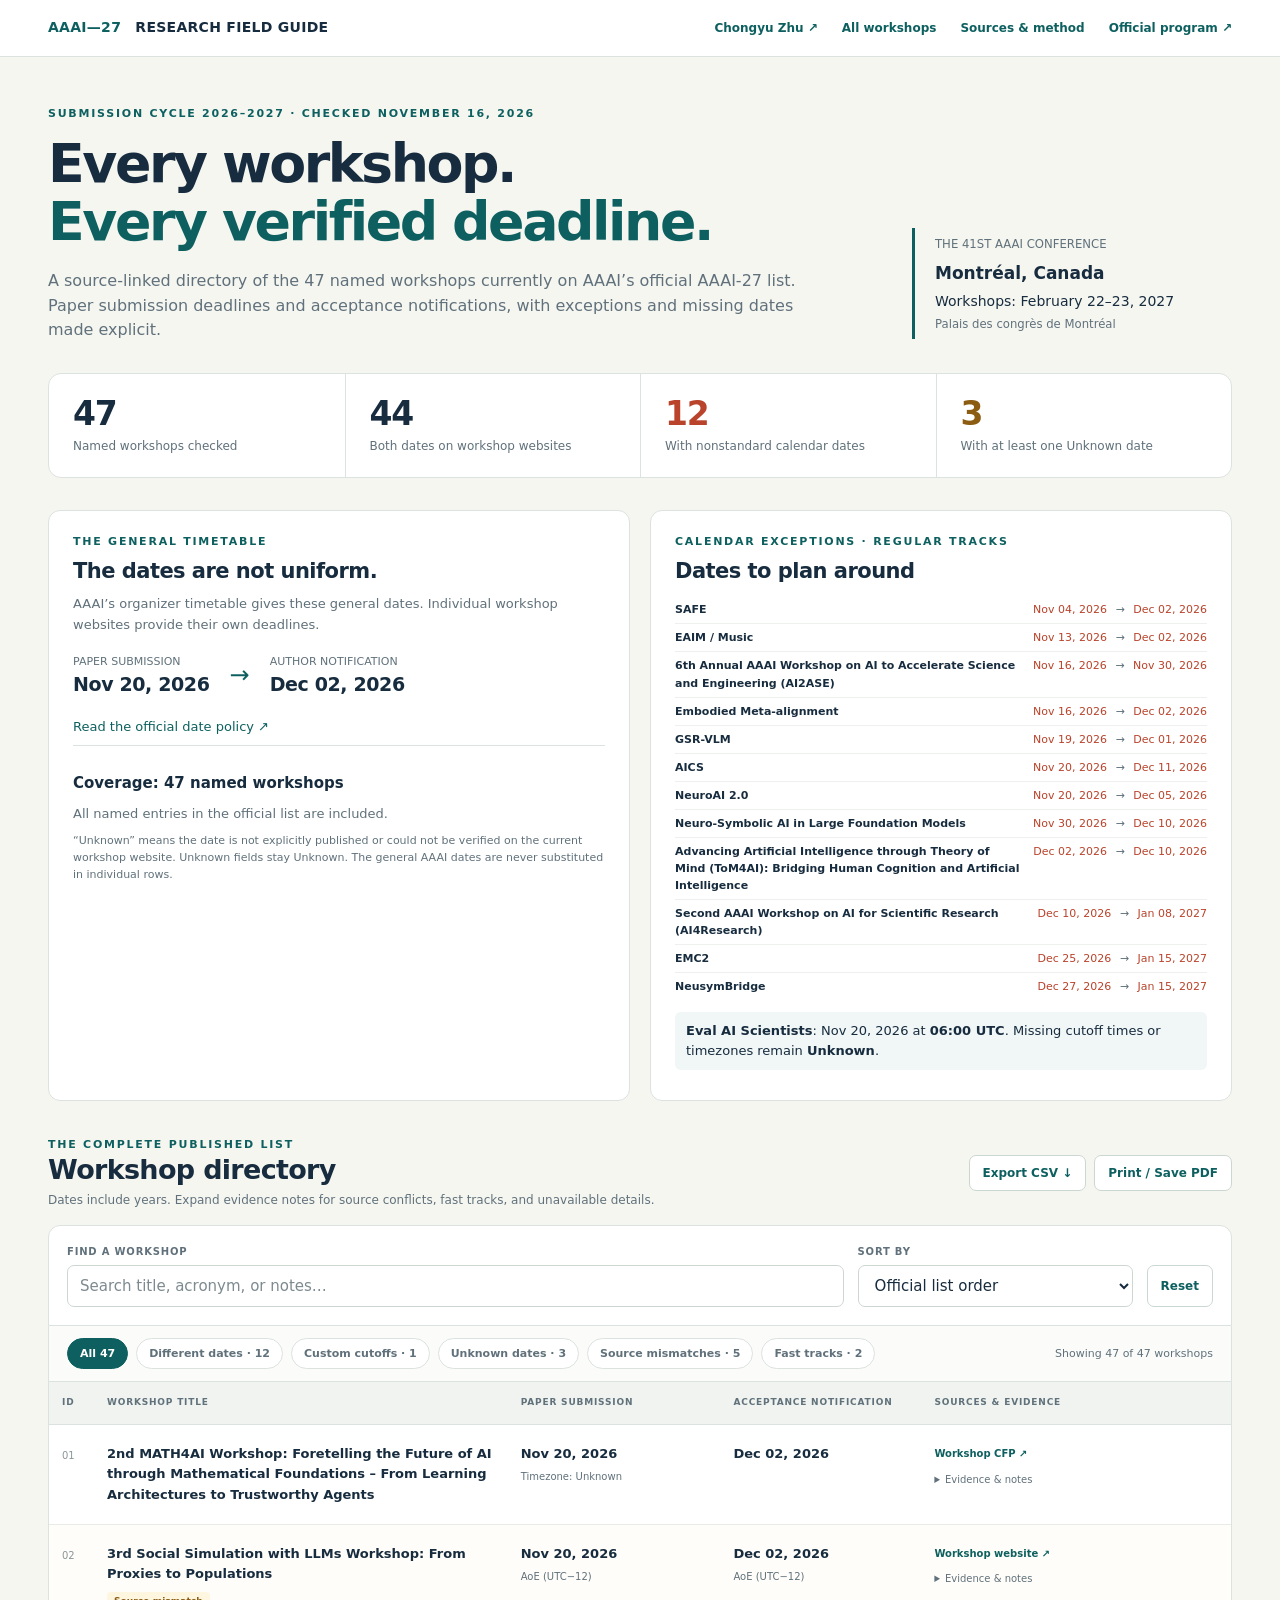
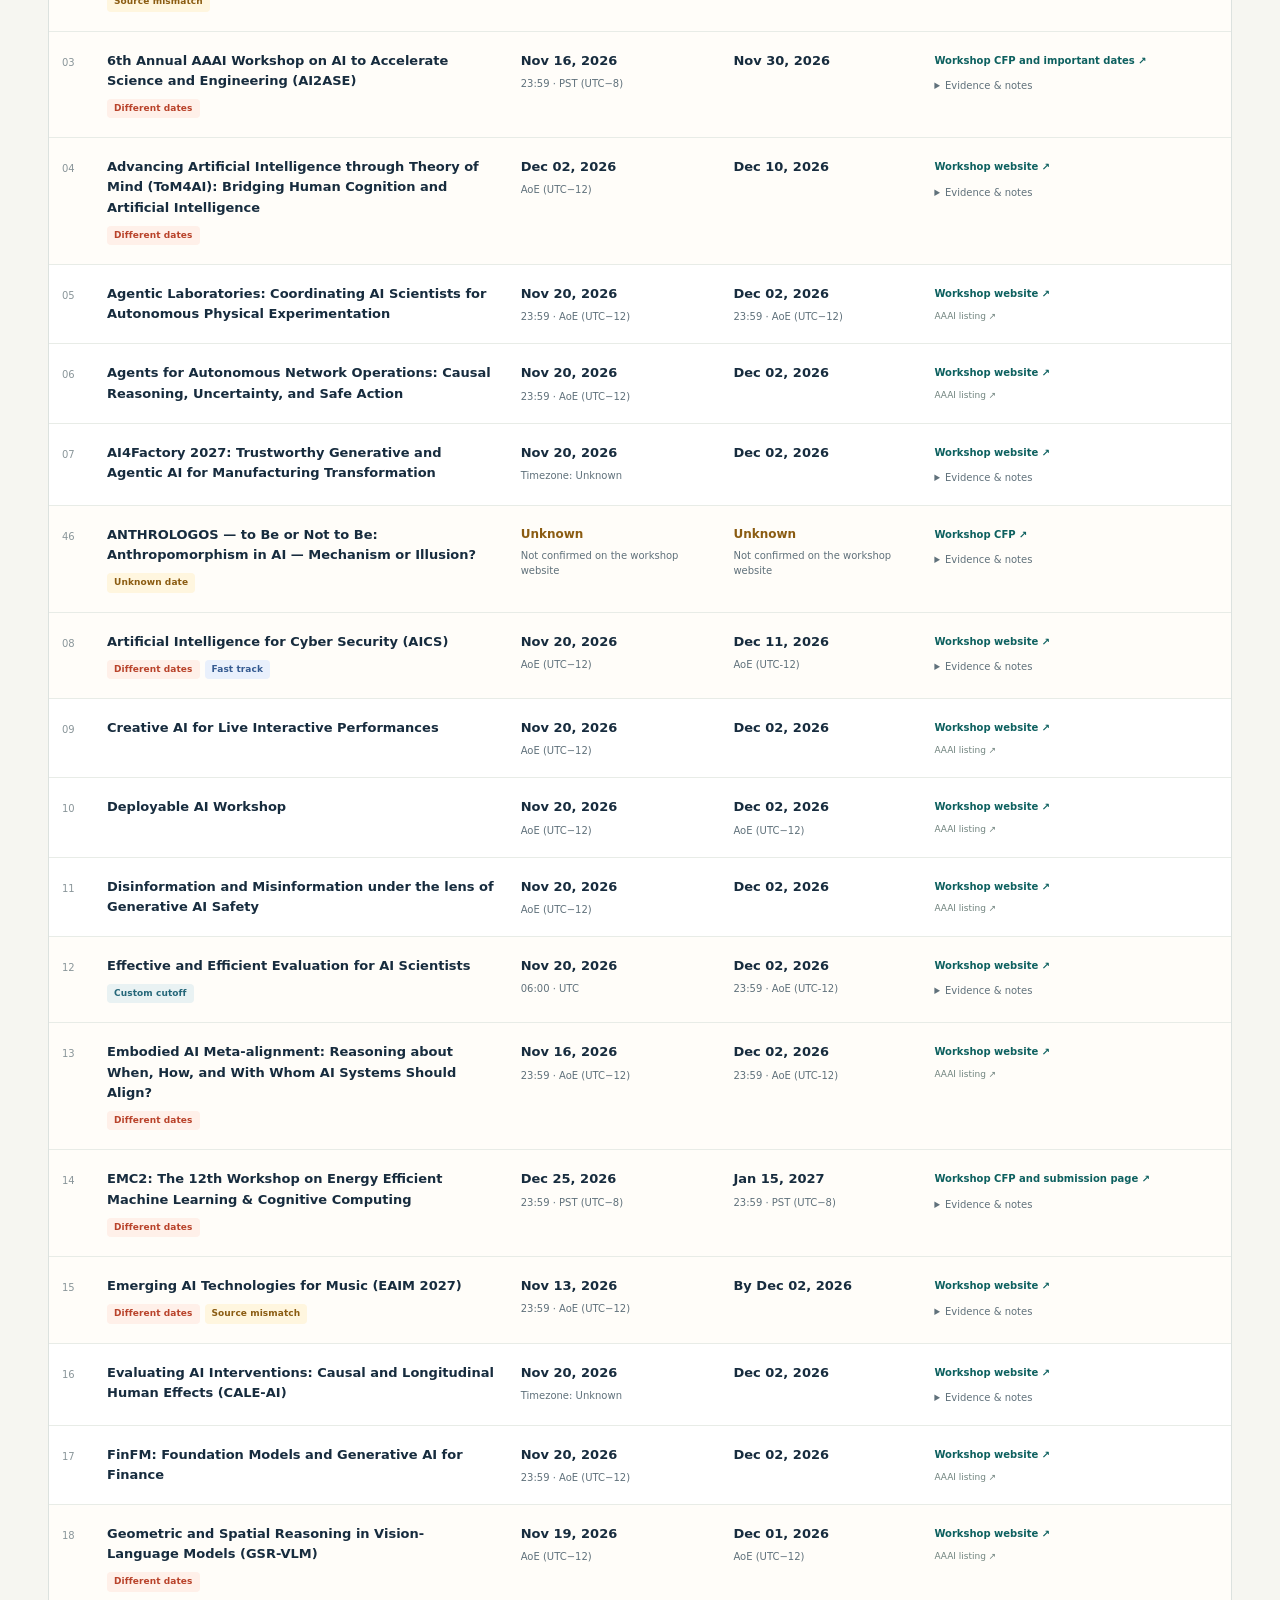
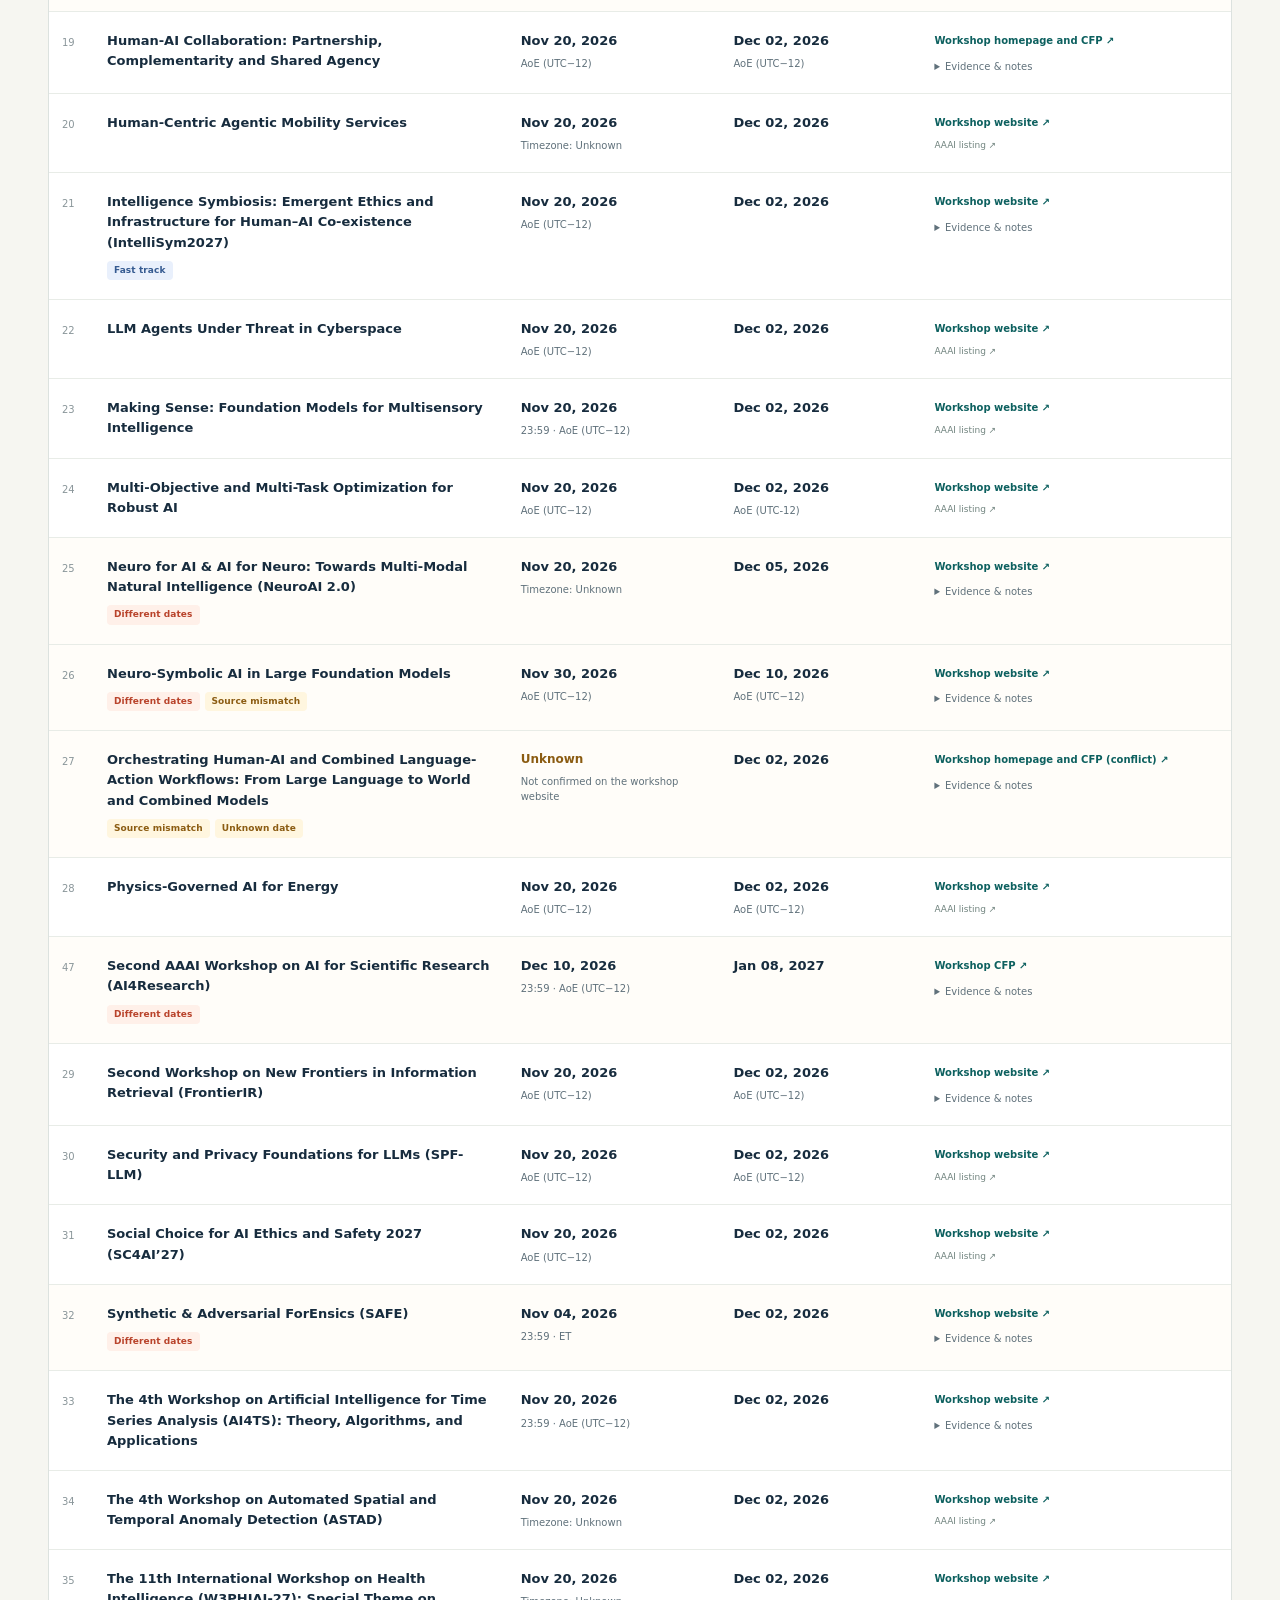
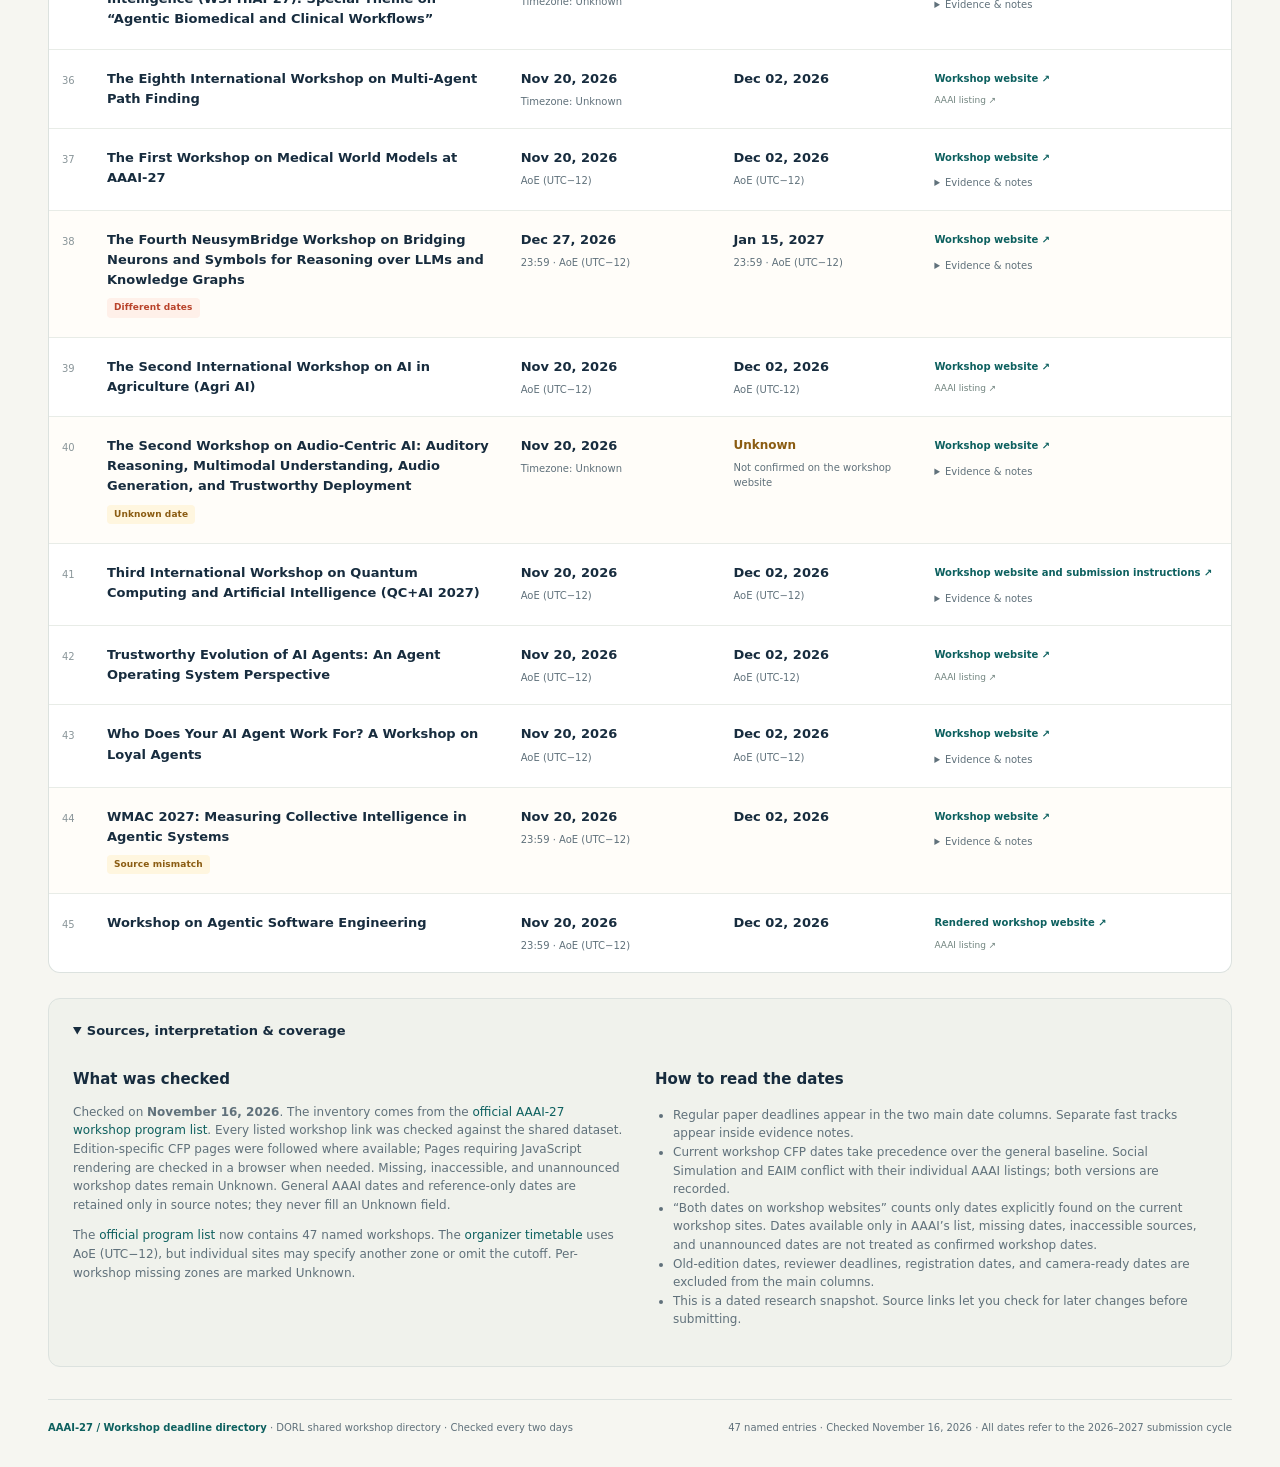
==== commit 7ba3b00a: "Update AI2ASE and MedWM deadlines and reverify QC+AI dates" ====
--- a/dorl/27AAAIworkshop/index.html
+++ b/dorl/27AAAIworkshop/index.html
@@ -1,8 +1,8 @@
 <!doctype html>
 <html lang="en"><head><meta charset="utf-8"><meta name="viewport" content="width=device-width,initial-scale=1">
-<meta name="description" content="All 47 named AAAI-27 workshops currently listed by AAAI, with paper submission deadlines, decision dates, source links, and discrepancies. Checked November 14, 2026.">
+<meta name="description" content="All 47 named AAAI-27 workshops currently listed by AAAI, with paper submission deadlines, decision dates, source links, and discrepancies. Checked November 16, 2026.">
 <meta name="robots" content="noindex, nofollow, noarchive"><meta name="referrer" content="no-referrer">
-<link rel="canonical" href="https://chongyuzhu.com/dorl/27AAAIworkshop/"><title>AAAI-27 Workshop Deadlines | November 14, 2026</title>
+<link rel="canonical" href="https://chongyuzhu.com/dorl/27AAAIworkshop/"><title>AAAI-27 Workshop Deadlines | November 16, 2026</title>
 <style>
 :root{--ink:#172c3e;--muted:#60717b;--bg:#f6f6f1;--paper:#fff;--line:#dce2df;--teal:#0d605f;--teal-light:#e7f2ee;--coral:#b9432b;--coral-light:#fff0e9;--gold:#8b5c12;--gold-light:#fff6df;--blue-light:#e9f0fc;--blue:#365b91}
 *{box-sizing:border-box}html{scroll-behavior:smooth}body{margin:0;color:var(--ink);background:var(--bg);font:15px/1.55 system-ui,-apple-system,"Segoe UI",sans-serif}a{color:var(--teal);text-decoration:none}a:hover{text-decoration:underline}button,input,select{font:inherit}button,a,input,select,summary{outline-offset:4px}button:focus-visible,a:focus-visible,input:focus-visible,select:focus-visible,summary:focus-visible{outline:3px solid #ca6b38}button{cursor:pointer}.wrap{max-width:1536px;margin:auto;padding:0 48px}.topbar{border-bottom:1px solid var(--line);background:var(--paper)}.topinner{display:flex;justify-content:space-between;gap:20px;align-items:center;padding-top:17px;padding-bottom:17px}.brand{font-weight:750;letter-spacing:.02em;font-size:14px}.brand span{color:var(--teal);margin-right:9px}.toplinks{display:flex;gap:24px;font-size:12px;font-weight:650}.hero{padding-top:48px;padding-bottom:32px}.eyebrow{font-size:11px;letter-spacing:.16em;font-weight:750;text-transform:uppercase;color:var(--teal)}.hero-layout{display:grid;grid-template-columns:minmax(0,1fr) 320px;gap:48px;align-items:end}h1{font-size:clamp(36px,4.2vw,62px);line-height:1.08;letter-spacing:-.045em;font-weight:750;margin:13px 0 18px}h1 span{color:var(--teal)}.dek{max-width:770px;font-size:16px;color:var(--muted);margin:0}.event{border-left:3px solid var(--teal);padding:5px 0 5px 20px;margin-bottom:4px;font-size:14px}.event strong{display:block;font-size:17px;margin:5px 0}.event small{color:var(--muted)}.stats{display:grid;grid-template-columns:repeat(4,1fr);gap:0;background:var(--paper);border:1px solid var(--line);border-radius:13px;overflow:hidden;margin-top:30px}.stat{padding:20px 24px}.stat+.stat{border-left:1px solid var(--line)}.stat strong{font-size:33px;line-height:1.2;display:block;font-variant-numeric:tabular-nums;letter-spacing:-.04em}.stat span{font-size:12px;color:var(--muted)}.stat:nth-child(3) strong{color:var(--coral)}.stat:nth-child(4) strong{color:var(--gold)}.intro-grid{display:grid;grid-template-columns:1fr 1fr;gap:20px;margin-bottom:28px}.panel{background:var(--paper);border:1px solid var(--line);padding:22px 24px;border-radius:12px}h2{font-size:21px;letter-spacing:-.025em;line-height:1.25;margin:0 0 10px}h3{font-size:15px;margin:14px 0 5px}.panel p{margin:8px 0;font-size:13px;color:var(--muted)}.baseline{display:flex;align-items:center;gap:20px;margin:18px 0}.baseline-item{font-size:11px;color:var(--muted)}.baseline-item strong{display:block;color:var(--ink);font-size:19px;letter-spacing:-.02em}.arrow{color:var(--teal);font-size:24px}.scope{border-top:1px solid var(--line);padding-top:12px}.tiny{font-size:11px!important}.exception-list{display:grid;grid-template-columns:1fr;gap:0;margin-top:12px}.exception-item{display:flex;justify-content:space-between;gap:12px;font-size:11px;padding:5px 0;border-bottom:1px solid #eef0ed}.exception-item:last-child{border:0}.exception-item>span:first-child{font-weight:650;color:var(--ink)}.exception-item>span:last-child{white-space:nowrap;color:var(--coral);font-variant-numeric:tabular-nums}.exception-item b{font-weight:400;padding:0 5px;color:var(--muted)}.cutoff-note{margin-top:12px!important;color:var(--ink)!important;background:#f1f6f6;padding:9px 11px;border-radius:6px}.sectionhead{display:flex;justify-content:space-between;align-items:center;gap:20px;margin:35px 0 15px}.sectionhead h2{font-size:27px;margin:0}.sectionhead p{font-size:12px;color:var(--muted);margin:4px 0 0}.actions{display:flex;gap:8px}.btn{border:1px solid #cbd7d2;background:var(--paper);padding:8px 13px;border-radius:7px;color:var(--teal);font-size:12px;font-weight:650}.btn:hover{background:var(--teal-light)}.toolbar{display:flex;align-items:end;gap:14px;padding:18px;background:var(--paper);border:1px solid var(--line);border-radius:12px 12px 0 0}.control{display:flex;flex-direction:column;gap:6px;min-width:180px}.control label{font-size:10px;text-transform:uppercase;letter-spacing:.08em;color:var(--muted);font-weight:750}.search{flex:1}.control input,.control select{height:42px;border:1px solid #cdd7d2;border-radius:7px;padding:8px 12px;background:#fff;color:var(--ink);min-width:0;width:100%}.control input::placeholder{color:#7d8a8f}.filters{display:flex;flex-wrap:wrap;gap:8px;background:#fbfcfa;border:1px solid var(--line);border-top:0;padding:12px 18px;align-items:center}.chip{border:1px solid var(--line);background:var(--paper);padding:6px 12px;border-radius:20px;font-size:11px;color:var(--muted);font-weight:650}.chip[aria-pressed="true"]{background:var(--teal);border-color:var(--teal);color:#fff}.results{font-size:11px;color:var(--muted);margin-left:auto}.tablebox{border:1px solid var(--line);border-top:0;border-radius:0 0 12px 12px;background:var(--paper);overflow-x:auto}table{border-collapse:collapse;width:100%;table-layout:fixed;min-width:1050px}col.idcol{width:45px}col.titlecol{width:35%}col.subcol{width:18%}col.notcol{width:17%}th{text-align:left;text-transform:uppercase;font-size:9px;letter-spacing:.09em;color:var(--muted);font-weight:750;background:#f0f3ef;padding:14px 13px;border-bottom:1px solid var(--line)}td{padding:19px 13px;vertical-align:top;border-bottom:1px solid #e8ece7;font-size:12px}tr:last-child td{border-bottom:0}tbody tr:hover{background:#fafcf9}tr.attention-row{background:#fffdf9}tr.spotlight{background:#e9f4ef!important;box-shadow:inset 4px 0 0 var(--teal)}.num{font-size:10px;color:#8a969a;font-variant-numeric:tabular-nums;padding-top:23px}.workshop-title{font-size:13px;font-weight:650;line-height:1.55;color:var(--ink);display:block}.badges{display:flex;flex-wrap:wrap;gap:5px;margin-top:8px}.badges:empty{display:none}.badge{display:inline-block;font-size:9px;line-height:1.5;letter-spacing:.01em;font-weight:700;padding:3px 7px;border-radius:4px;background:var(--teal-light);color:var(--teal)}.exception{background:var(--coral-light);color:var(--coral)}.warning{background:var(--gold-light);color:var(--gold)}.fast{background:var(--blue-light);color:var(--blue)}.timebadge{background:#e9f2f3;color:#256779}.date{font-weight:700;font-size:13px;font-variant-numeric:tabular-nums;white-space:nowrap;display:block}.unknown{color:var(--gold);font-size:12px}.sub{display:block;color:var(--muted);font-size:10px;line-height:1.5;margin-top:5px}.unconfirmed{font-size:9px;color:var(--gold)}.sourcecell>a{font-size:10px;font-weight:700}.mutedlink{color:#71847f;font-size:9px}details{margin-top:9px}summary{cursor:pointer;font-size:10px;color:var(--muted)}.detailbody{font-size:10px;color:#566870;line-height:1.65}.detailbody p{margin:8px 0}.detailbody .evidence-links{font-size:9px}.track{margin:10px 0;padding:9px;border:1px solid #dce5ed;border-radius:6px;background:#f6f8fc}.track strong{color:var(--blue);display:block;font-size:10px}.track>span{display:block;margin-top:6px}.empty{display:none;text-align:center;padding:40px;color:var(--muted)}.methodology{margin-top:25px;padding:22px 24px;border:1px solid var(--line);background:#f0f2ec;border-radius:12px}.methodology>summary{font-size:13px;font-weight:700;color:var(--ink)}.methodgrid{display:grid;grid-template-columns:1fr 1fr;gap:30px;margin-top:12px}.methodgrid p,.methodgrid li{font-size:12px;color:var(--muted)}.methodgrid ul{padding-left:18px}.footer{display:flex;justify-content:space-between;gap:20px;border-top:1px solid var(--line);padding-top:20px;padding-bottom:32px;margin-top:32px;color:var(--muted);font-size:10px}.footer strong{color:var(--teal)}.noscript{padding:12px;color:var(--gold);background:var(--gold-light);font-size:12px}[hidden]{display:none!important}
@@ -11,14 +11,14 @@
 </style></head><body>
 <div class="topbar"><div class="wrap topinner"><div class="brand"><span>AAAI—27</span> RESEARCH FIELD GUIDE</div><nav class="toplinks" aria-label="Primary"><a href="/">Chongyu Zhu ↗</a><a href="#workshops">All workshops</a><a href="#methodology">Sources & method</a><a href="https://aaai.org/conference/aaai/aaai-27/aaai-27-workshop-program/" target="_blank" rel="noopener noreferrer">Official program ↗</a></nav></div></div>
 <main class="wrap">
-<header class="hero"><div class="hero-layout"><div><div class="eyebrow">Submission cycle 2026–2027 · Checked November 14, 2026</div><h1>Every workshop.<br><span>Every verified deadline.</span></h1><p class="dek">A source-linked directory of the 47 named workshops currently on AAAI’s official AAAI-27 list. Paper submission deadlines and acceptance notifications, with exceptions and missing dates made explicit.</p></div><div class="event"><small>THE 41ST AAAI CONFERENCE</small><strong>Montréal, Canada</strong>Workshops: February 22–23, 2027<br><small>Palais des congrès de Montréal</small></div></div>
-<div class="stats" aria-label="Coverage statistics"><div class="stat"><strong>47</strong><span>Named workshops checked</span></div><div class="stat"><strong>43</strong><span>Both dates on workshop websites</span></div><div class="stat"><strong>13</strong><span>With nonstandard calendar dates</span></div><div class="stat"><strong>4</strong><span>With at least one Unknown date</span></div></div></header>
-<section class="intro-grid" aria-label="Deadline findings"><div class="panel"><div class="eyebrow">The general timetable</div><h2 style="margin-top:8px">The dates are not uniform.</h2><p>AAAI’s organizer timetable gives these general dates. Individual workshop websites provide their own deadlines.</p><div class="baseline"><div class="baseline-item">PAPER SUBMISSION<strong>Nov 20, 2026</strong></div><div class="arrow">→</div><div class="baseline-item">AUTHOR NOTIFICATION<strong>Dec 02, 2026</strong></div></div><p><a href="https://aaai.org/conference/aaai/aaai-27/workshops-call/" target="_blank" rel="noopener noreferrer">Read the official date policy ↗</a></p><div class="scope"><h3>Coverage: 47 named workshops</h3><p>All named entries in the official list are included. QC+AI dates could not be verified because its website certificate expired.</p><p class="tiny">“Unknown” means the date is not explicitly published or could not be verified on the current workshop website. Unknown fields stay Unknown. The general AAAI dates are never substituted in individual rows.</p></div></div>
-<div class="panel"><div class="eyebrow">Calendar exceptions · Regular tracks</div><h2 style="margin-top:8px">Dates to plan around</h2><div class="exception-list"><a href="#workshops" class="exception-item" data-focus="32"><span>SAFE</span><span>Nov 04, 2026 <b>→</b> Dec 02, 2026</span></a><a href="#workshops" class="exception-item" data-focus="15"><span>EAIM / Music</span><span>Nov 13, 2026 <b>→</b> Dec 02, 2026</span></a><a href="#workshops" class="exception-item" data-focus="3"><span>6th Annual AAAI Workshop on AI to Accelerate Science and Engineering (AI2ASE)</span><span>Nov 15, 2026 <b>→</b> Nov 30, 2026</span></a><a href="#workshops" class="exception-item" data-focus="37"><span>Medical World Models</span><span>Nov 15, 2026 <b>→</b> Dec 02, 2026</span></a><a href="#workshops" class="exception-item" data-focus="13"><span>Embodied Meta-alignment</span><span>Nov 16, 2026 <b>→</b> Dec 02, 2026</span></a><a href="#workshops" class="exception-item" data-focus="18"><span>GSR-VLM</span><span>Nov 19, 2026 <b>→</b> Dec 01, 2026</span></a><a href="#workshops" class="exception-item" data-focus="8"><span>AICS</span><span>Nov 20, 2026 <b>→</b> Dec 11, 2026</span></a><a href="#workshops" class="exception-item" data-focus="25"><span>NeuroAI 2.0</span><span>Nov 20, 2026 <b>→</b> Dec 05, 2026</span></a><a href="#workshops" class="exception-item" data-focus="26"><span>Neuro-Symbolic AI in Large Foundation Models</span><span>Nov 30, 2026 <b>→</b> Dec 10, 2026</span></a><a href="#workshops" class="exception-item" data-focus="4"><span>Advancing Artificial Intelligence through Theory of Mind (ToM4AI): Bridging Human Cognition and Artificial Intelligence</span><span>Dec 02, 2026 <b>→</b> Dec 10, 2026</span></a><a href="#workshops" class="exception-item" data-focus="47"><span>Second AAAI Workshop on AI for Scientific Research (AI4Research)</span><span>Dec 10, 2026 <b>→</b> Jan 08, 2027</span></a><a href="#workshops" class="exception-item" data-focus="14"><span>EMC2</span><span>Dec 25, 2026 <b>→</b> Jan 15, 2027</span></a><a href="#workshops" class="exception-item" data-focus="38"><span>NeusymBridge</span><span>Dec 27, 2026 <b>→</b> Jan 15, 2027</span></a></div><p class="cutoff-note"><strong>Eval AI Scientists</strong>: Nov 20, 2026 at <strong>06:00 UTC</strong>. Missing cutoff times or timezones remain <strong>Unknown</strong>.</p></div></section>
+<header class="hero"><div class="hero-layout"><div><div class="eyebrow">Submission cycle 2026–2027 · Checked November 16, 2026</div><h1>Every workshop.<br><span>Every verified deadline.</span></h1><p class="dek">A source-linked directory of the 47 named workshops currently on AAAI’s official AAAI-27 list. Paper submission deadlines and acceptance notifications, with exceptions and missing dates made explicit.</p></div><div class="event"><small>THE 41ST AAAI CONFERENCE</small><strong>Montréal, Canada</strong>Workshops: February 22–23, 2027<br><small>Palais des congrès de Montréal</small></div></div>
+<div class="stats" aria-label="Coverage statistics"><div class="stat"><strong>47</strong><span>Named workshops checked</span></div><div class="stat"><strong>44</strong><span>Both dates on workshop websites</span></div><div class="stat"><strong>12</strong><span>With nonstandard calendar dates</span></div><div class="stat"><strong>3</strong><span>With at least one Unknown date</span></div></div></header>
+<section class="intro-grid" aria-label="Deadline findings"><div class="panel"><div class="eyebrow">The general timetable</div><h2 style="margin-top:8px">The dates are not uniform.</h2><p>AAAI’s organizer timetable gives these general dates. Individual workshop websites provide their own deadlines.</p><div class="baseline"><div class="baseline-item">PAPER SUBMISSION<strong>Nov 20, 2026</strong></div><div class="arrow">→</div><div class="baseline-item">AUTHOR NOTIFICATION<strong>Dec 02, 2026</strong></div></div><p><a href="https://aaai.org/conference/aaai/aaai-27/workshops-call/" target="_blank" rel="noopener noreferrer">Read the official date policy ↗</a></p><div class="scope"><h3>Coverage: 47 named workshops</h3><p>All named entries in the official list are included.</p><p class="tiny">“Unknown” means the date is not explicitly published or could not be verified on the current workshop website. Unknown fields stay Unknown. The general AAAI dates are never substituted in individual rows.</p></div></div>
+<div class="panel"><div class="eyebrow">Calendar exceptions · Regular tracks</div><h2 style="margin-top:8px">Dates to plan around</h2><div class="exception-list"><a href="#workshops" class="exception-item" data-focus="32"><span>SAFE</span><span>Nov 04, 2026 <b>→</b> Dec 02, 2026</span></a><a href="#workshops" class="exception-item" data-focus="15"><span>EAIM / Music</span><span>Nov 13, 2026 <b>→</b> Dec 02, 2026</span></a><a href="#workshops" class="exception-item" data-focus="3"><span>6th Annual AAAI Workshop on AI to Accelerate Science and Engineering (AI2ASE)</span><span>Nov 16, 2026 <b>→</b> Nov 30, 2026</span></a><a href="#workshops" class="exception-item" data-focus="13"><span>Embodied Meta-alignment</span><span>Nov 16, 2026 <b>→</b> Dec 02, 2026</span></a><a href="#workshops" class="exception-item" data-focus="18"><span>GSR-VLM</span><span>Nov 19, 2026 <b>→</b> Dec 01, 2026</span></a><a href="#workshops" class="exception-item" data-focus="8"><span>AICS</span><span>Nov 20, 2026 <b>→</b> Dec 11, 2026</span></a><a href="#workshops" class="exception-item" data-focus="25"><span>NeuroAI 2.0</span><span>Nov 20, 2026 <b>→</b> Dec 05, 2026</span></a><a href="#workshops" class="exception-item" data-focus="26"><span>Neuro-Symbolic AI in Large Foundation Models</span><span>Nov 30, 2026 <b>→</b> Dec 10, 2026</span></a><a href="#workshops" class="exception-item" data-focus="4"><span>Advancing Artificial Intelligence through Theory of Mind (ToM4AI): Bridging Human Cognition and Artificial Intelligence</span><span>Dec 02, 2026 <b>→</b> Dec 10, 2026</span></a><a href="#workshops" class="exception-item" data-focus="47"><span>Second AAAI Workshop on AI for Scientific Research (AI4Research)</span><span>Dec 10, 2026 <b>→</b> Jan 08, 2027</span></a><a href="#workshops" class="exception-item" data-focus="14"><span>EMC2</span><span>Dec 25, 2026 <b>→</b> Jan 15, 2027</span></a><a href="#workshops" class="exception-item" data-focus="38"><span>NeusymBridge</span><span>Dec 27, 2026 <b>→</b> Jan 15, 2027</span></a></div><p class="cutoff-note"><strong>Eval AI Scientists</strong>: Nov 20, 2026 at <strong>06:00 UTC</strong>. Missing cutoff times or timezones remain <strong>Unknown</strong>.</p></div></section>
 <section id="workshops" aria-labelledby="directory-title"><div class="sectionhead"><div><div class="eyebrow">THE COMPLETE PUBLISHED LIST</div><h2 id="directory-title">Workshop directory</h2><p>Dates include years. Expand evidence notes for source conflicts, fast tracks, and unavailable details.</p></div><div class="actions"><button class="btn" id="csvButton" type="button">Export CSV ↓</button><button class="btn" id="printButton" type="button">Print / Save PDF</button></div></div>
 <noscript><div class="noscript">All 47 workshops are available below. Enable JavaScript to use search, filters, sorting, and CSV export.</div></noscript>
 <div class="toolbar"><div class="control search"><label for="search">Find a workshop</label><input id="search" type="search" placeholder="Search title, acronym, or notes…" autocomplete="off"></div><div class="control"><label for="sort">Sort by</label><select id="sort"><option value="official">Official list order</option><option value="submission">Submission date · earliest first</option><option value="notification">Notification date · earliest first</option><option value="title">Title · A–Z</option></select></div><button class="btn" id="resetButton" type="button" style="height:42px">Reset</button></div>
-<div class="filters" role="group" aria-label="Filter workshops"><button type="button" class="chip" data-filter="all" aria-pressed="true">All 47</button><button type="button" class="chip" data-filter="exception" aria-pressed="false">Different dates · 13</button><button type="button" class="chip" data-filter="time" aria-pressed="false">Custom cutoffs · 1</button><button type="button" class="chip" data-filter="incomplete" aria-pressed="false">Unknown dates · 4</button><button type="button" class="chip" data-filter="conflict" aria-pressed="false">Source mismatches · 5</button><button type="button" class="chip" data-filter="fasttrack" aria-pressed="false">Fast tracks · 2</button><span class="results" id="resultCount" role="status" aria-live="polite">Showing 47 of 47 workshops</span></div>
+<div class="filters" role="group" aria-label="Filter workshops"><button type="button" class="chip" data-filter="all" aria-pressed="true">All 47</button><button type="button" class="chip" data-filter="exception" aria-pressed="false">Different dates · 12</button><button type="button" class="chip" data-filter="time" aria-pressed="false">Custom cutoffs · 1</button><button type="button" class="chip" data-filter="incomplete" aria-pressed="false">Unknown dates · 3</button><button type="button" class="chip" data-filter="conflict" aria-pressed="false">Source mismatches · 5</button><button type="button" class="chip" data-filter="fasttrack" aria-pressed="false">Fast tracks · 2</button><span class="results" id="resultCount" role="status" aria-live="polite">Showing 47 of 47 workshops</span></div>
 <div class="tablebox"><table aria-label="AAAI-27 workshop submission and notification dates"><colgroup><col class="idcol"><col class="titlecol"><col class="subcol"><col class="notcol"><col></colgroup><thead><tr><th scope="col">ID</th><th scope="col">Workshop title</th><th scope="col">Paper submission</th><th scope="col">Acceptance notification</th><th scope="col">Sources & evidence</th></tr></thead><tbody id="tableBody"><tr data-id="1" class="">
       <td class="num">01</td>
       <td class="titlecell"><a class="workshop-title" href="https://sites.google.com/view/math4aiworkshop2027" target="_blank" rel="noopener noreferrer">2nd MATH4AI Workshop: Foretelling the Future of AI through Mathematical Foundations – From Learning Architectures to Trustworthy Agents</a><div class="badges"></div></td>
@@ -34,8 +34,8 @@
 <tr data-id="3" class="attention-row">
       <td class="num">03</td>
       <td class="titlecell"><a class="workshop-title" href="https://ai-2-ase.github.io/" target="_blank" rel="noopener noreferrer">6th Annual AAAI Workshop on AI to Accelerate Science and Engineering (AI2ASE)</a><div class="badges"><span class="badge exception">Different dates</span></div></td>
-      <td><time class="date" datetime="2026-11-15">Nov 15, 2026</time><span class="sub">23:59 · PST (UTC−8)</span></td><td><time class="date" datetime="2026-11-30">Nov 30, 2026</time></td>
-      <td class="sourcecell"><a href="https://ai-2-ase.github.io/dates/" target="_blank" rel="noopener noreferrer">Workshop CFP and important dates ↗</a><details><summary>Evidence & notes</summary><div class="detailbody"><p>The current workshop CFP and linked Important Dates page both state November 15, 2026, 11:59 PM PST for paper submission and November 30, 2026 for notification. A notification cutoff and timezone are not stated.</p><p class="evidence-links"><a href="https://ai-2-ase.github.io/" target="_blank" rel="noopener noreferrer">Workshop website ↗</a> · <a href="https://aaai.org/conference/aaai/aaai-27/aaai-27-workshop-program-list/" target="_blank" rel="noopener noreferrer">AAAI individual CFP ↗</a></p></div></details></td>
+      <td><time class="date" datetime="2026-11-16">Nov 16, 2026</time><span class="sub">23:59 · PST (UTC−8)</span></td><td><time class="date" datetime="2026-11-30">Nov 30, 2026</time></td>
+      <td class="sourcecell"><a href="https://ai-2-ase.github.io/dates/" target="_blank" rel="noopener noreferrer">Workshop CFP and important dates ↗</a><details><summary>Evidence & notes</summary><div class="detailbody"><p>The workshop CFP and Important Dates page extend paper submission from November 15 to November 16, 2026 at 23:59 PST. Notification is November 30, 2026. Its time and timezone are Unknown.</p><p class="evidence-links"><a href="https://ai-2-ase.github.io/" target="_blank" rel="noopener noreferrer">Workshop website ↗</a> · <a href="https://aaai.org/conference/aaai/aaai-27/aaai-27-workshop-program-list/" target="_blank" rel="noopener noreferrer">AAAI individual CFP ↗</a></p></div></details></td>
     </tr>
 <tr data-id="4" class="attention-row">
       <td class="num">04</td>
@@ -247,11 +247,11 @@
       <td><time class="date" datetime="2026-11-20">Nov 20, 2026</time><span class="sub">Timezone: Unknown</span></td><td><time class="date" datetime="2026-12-02">Dec 02, 2026</time></td>
       <td class="sourcecell"><a href="https://wo-mapf.github.io/aaai27/" target="_blank" rel="noopener noreferrer">Workshop website ↗</a><span class="sub"><a class="mutedlink" href="https://aaai.org/conference/aaai/aaai-27/aaai-27-workshop-program-list/" target="_blank" rel="noopener noreferrer">AAAI listing ↗</a></span></td>
     </tr>
-<tr data-id="37" class="attention-row">
+<tr data-id="37" class="">
       <td class="num">37</td>
-      <td class="titlecell"><a class="workshop-title" href="https://med-wm.github.io/aaai27-mwm/" target="_blank" rel="noopener noreferrer">The First Workshop on Medical World Models at AAAI-27</a><div class="badges"><span class="badge exception">Different dates</span></div></td>
-      <td><time class="date" datetime="2026-11-15">Nov 15, 2026</time><span class="sub">AoE (UTC−12)</span></td><td><time class="date" datetime="2026-12-02">Dec 02, 2026</time><span class="sub">AoE (UTC−12)</span></td>
-      <td class="sourcecell"><a href="https://med-wm.github.io/aaai27-mwm/" target="_blank" rel="noopener noreferrer">Workshop website ↗</a><details><summary>Evidence & notes</summary><div class="detailbody"><p>The Key Dates table gives November 15. A reviewer-recruitment note elsewhere still mentions a November 20–December 2 review window; the author-facing Key Dates table is used here.</p><p class="evidence-links"><a href="https://med-wm.github.io/aaai27-mwm/" target="_blank" rel="noopener noreferrer">Workshop website ↗</a> · <a href="https://aaai.org/conference/aaai/aaai-27/aaai-27-workshop-program-list/" target="_blank" rel="noopener noreferrer">AAAI individual CFP ↗</a></p></div></details></td>
+      <td class="titlecell"><a class="workshop-title" href="https://med-wm.github.io/aaai27-mwm/" target="_blank" rel="noopener noreferrer">The First Workshop on Medical World Models at AAAI-27</a><div class="badges"></div></td>
+      <td><time class="date" datetime="2026-11-20">Nov 20, 2026</time><span class="sub">AoE (UTC−12)</span></td><td><time class="date" datetime="2026-12-02">Dec 02, 2026</time><span class="sub">AoE (UTC−12)</span></td>
+      <td class="sourcecell"><a href="https://med-wm.github.io/aaai27-mwm/" target="_blank" rel="noopener noreferrer">Workshop website ↗</a><details><summary>Evidence & notes</summary><div class="detailbody"><p>The workshop CFP extends paper submission from November 15 to November 20, 2026 (AoE). Acceptance notification is December 2, 2026 (AoE). Specific times are Unknown.</p><p class="evidence-links"><a href="https://med-wm.github.io/aaai27-mwm/" target="_blank" rel="noopener noreferrer">Workshop website ↗</a> · <a href="https://aaai.org/conference/aaai/aaai-27/aaai-27-workshop-program-list/" target="_blank" rel="noopener noreferrer">AAAI individual CFP ↗</a></p></div></details></td>
     </tr>
 <tr data-id="38" class="attention-row">
       <td class="num">38</td>
@@ -271,11 +271,11 @@
       <td><time class="date" datetime="2026-11-20">Nov 20, 2026</time><span class="sub">Timezone: Unknown</span></td><td><span class="date unknown">Unknown</span><span class="sub">Not confirmed on the workshop website</span></td>
       <td class="sourcecell"><a href="https://sites.google.com/view/audio-aaai/home2027" target="_blank" rel="noopener noreferrer">Workshop website ↗</a><details><summary>Evidence & notes</summary><div class="detailbody"><p>The 2027 workshop page publishes November 20, 2026 for paper submission but does not state an author-notification date. December 2 is the general AAAI baseline, not a separately confirmed workshop date.</p><p class="evidence-links"><a href="https://sites.google.com/view/audio-aaai/home2027" target="_blank" rel="noopener noreferrer">Workshop website ↗</a> · <a href="https://aaai.org/conference/aaai/aaai-27/aaai-27-workshop-program-list/" target="_blank" rel="noopener noreferrer">AAAI individual CFP ↗</a></p></div></details></td>
     </tr>
-<tr data-id="41" class="attention-row">
+<tr data-id="41" class="">
       <td class="num">41</td>
-      <td class="titlecell"><a class="workshop-title" href="https://qcai.uma.es/2027/" target="_blank" rel="noopener noreferrer">Third International Workshop on Quantum Computing and Artificial Intelligence (QC+AI 2027)</a><div class="badges"><span class="badge warning">Unknown date</span></div></td>
-      <td><span class="date unknown">Unknown</span><span class="sub">Not confirmed on the workshop website</span></td><td><span class="date unknown">Unknown</span><span class="sub">Not confirmed on the workshop website</span></td>
-      <td class="sourcecell"><a href="https://qcai.uma.es/2027/" target="_blank" rel="noopener noreferrer">Workshop website and submission instructions ↗</a><details><summary>Evidence & notes</summary><div class="detailbody"><p>Both workshop pages failed HTTPS verification because the site certificate expired. Current dates and cutoff details are Unknown. The last verified dates remain in the dataset history.</p><p class="evidence-links"><a href="https://qcai.uma.es/2027/" target="_blank" rel="noopener noreferrer">Workshop website ↗</a> · <a href="https://aaai.org/conference/aaai/aaai-27/aaai-27-workshop-program-list/" target="_blank" rel="noopener noreferrer">AAAI individual CFP ↗</a></p></div></details></td>
+      <td class="titlecell"><a class="workshop-title" href="https://qcai.uma.es/2027/" target="_blank" rel="noopener noreferrer">Third International Workshop on Quantum Computing and Artificial Intelligence (QC+AI 2027)</a><div class="badges"></div></td>
+      <td><time class="date" datetime="2026-11-20">Nov 20, 2026</time><span class="sub">AoE (UTC−12)</span></td><td><time class="date" datetime="2026-12-02">Dec 02, 2026</time><span class="sub">AoE (UTC−12)</span></td>
+      <td class="sourcecell"><a href="https://qcai.uma.es/2027/" target="_blank" rel="noopener noreferrer">Workshop website and submission instructions ↗</a><details><summary>Evidence & notes</summary><div class="detailbody"><p>The workshop homepage is accessible again and confirms November 20, 2026 for paper submission and December 2, 2026 for notification, both AoE. The author instructions also confirm the submission date and timezone. Specific times are Unknown.</p><p class="evidence-links"><a href="https://qcai.uma.es/2027/" target="_blank" rel="noopener noreferrer">Workshop website ↗</a> · <a href="https://aaai.org/conference/aaai/aaai-27/aaai-27-workshop-program-list/" target="_blank" rel="noopener noreferrer">AAAI individual CFP ↗</a></p></div></details></td>
     </tr>
 <tr data-id="42" class="">
       <td class="num">42</td>
@@ -301,10 +301,10 @@
       <td><time class="date" datetime="2026-11-20">Nov 20, 2026</time><span class="sub">23:59 · AoE (UTC−12)</span></td><td><time class="date" datetime="2026-12-02">Dec 02, 2026</time></td>
       <td class="sourcecell"><a href="https://agenticse-aaai.github.io/" target="_blank" rel="noopener noreferrer">Rendered workshop website ↗</a><span class="sub"><a class="mutedlink" href="https://aaai.org/conference/aaai/aaai-27/aaai-27-workshop-program-list/" target="_blank" rel="noopener noreferrer">AAAI listing ↗</a></span></td>
     </tr></tbody></table><div class="empty" id="emptyState">No workshops match this search. Try another keyword or reset the filters.</div></div></section>
-<details class="methodology" id="methodology" open><summary>Sources, interpretation & coverage</summary><div class="methodgrid"><div><h3>What was checked</h3><p>Checked on <strong>November 14, 2026</strong>. The inventory comes from the <a href="https://aaai.org/conference/aaai/aaai-27/aaai-27-workshop-program-list/" target="_blank" rel="noopener noreferrer">official AAAI-27 workshop program list</a>. Every listed workshop link was checked against the shared dataset. Edition-specific CFP pages were followed where available; Pages requiring JavaScript rendering are checked in a browser when needed. Missing, inaccessible, and unannounced workshop dates remain Unknown. General AAAI dates and reference-only dates are retained only in source notes; they never fill an Unknown field.</p><p>The <a href="https://aaai.org/conference/aaai/aaai-27/aaai-27-workshop-program/" target="_blank" rel="noopener noreferrer">official program list</a> now contains 47 named workshops. The <a href="https://aaai.org/conference/aaai/aaai-27/workshops-call/" target="_blank" rel="noopener noreferrer">organizer timetable</a> uses AoE (UTC−12), but individual sites may specify another zone or omit the cutoff. Per-workshop missing zones are marked Unknown.</p></div><div><h3>How to read the dates</h3><ul><li>Regular paper deadlines appear in the two main date columns. Separate fast tracks appear inside evidence notes.</li><li>Current workshop CFP dates take precedence over the general baseline. Social Simulation and EAIM conflict with their individual AAAI listings; both versions are recorded.</li><li>“Both dates on workshop websites” counts only dates explicitly found on the current workshop sites. Dates available only in AAAI’s list, missing dates, inaccessible sources, and unannounced dates are not treated as confirmed workshop dates.</li><li>Old-edition dates, reviewer deadlines, registration dates, and camera-ready dates are excluded from the main columns.</li><li>This is a dated research snapshot. Source links let you check for later changes before submitting.</li></ul></div></div></details>
-<footer class="footer"><span><strong>AAAI-27 / Workshop deadline directory</strong> · DORL shared workshop directory · Checked every two days</span><span>47 named entries · Checked November 14, 2026 · All dates refer to the 2026–2027 submission cycle</span></footer>
+<details class="methodology" id="methodology" open><summary>Sources, interpretation & coverage</summary><div class="methodgrid"><div><h3>What was checked</h3><p>Checked on <strong>November 16, 2026</strong>. The inventory comes from the <a href="https://aaai.org/conference/aaai/aaai-27/aaai-27-workshop-program-list/" target="_blank" rel="noopener noreferrer">official AAAI-27 workshop program list</a>. Every listed workshop link was checked against the shared dataset. Edition-specific CFP pages were followed where available; Pages requiring JavaScript rendering are checked in a browser when needed. Missing, inaccessible, and unannounced workshop dates remain Unknown. General AAAI dates and reference-only dates are retained only in source notes; they never fill an Unknown field.</p><p>The <a href="https://aaai.org/conference/aaai/aaai-27/aaai-27-workshop-program/" target="_blank" rel="noopener noreferrer">official program list</a> now contains 47 named workshops. The <a href="https://aaai.org/conference/aaai/aaai-27/workshops-call/" target="_blank" rel="noopener noreferrer">organizer timetable</a> uses AoE (UTC−12), but individual sites may specify another zone or omit the cutoff. Per-workshop missing zones are marked Unknown.</p></div><div><h3>How to read the dates</h3><ul><li>Regular paper deadlines appear in the two main date columns. Separate fast tracks appear inside evidence notes.</li><li>Current workshop CFP dates take precedence over the general baseline. Social Simulation and EAIM conflict with their individual AAAI listings; both versions are recorded.</li><li>“Both dates on workshop websites” counts only dates explicitly found on the current workshop sites. Dates available only in AAAI’s list, missing dates, inaccessible sources, and unannounced dates are not treated as confirmed workshop dates.</li><li>Old-edition dates, reviewer deadlines, registration dates, and camera-ready dates are excluded from the main columns.</li><li>This is a dated research snapshot. Source links let you check for later changes before submitting.</li></ul></div></div></details>
+<footer class="footer"><span><strong>AAAI-27 / Workshop deadline directory</strong> · DORL shared workshop directory · Checked every two days</span><span>47 named entries · Checked November 16, 2026 · All dates refer to the 2026–2027 submission cycle</span></footer>
 </main>
-<script id="workshopData" type="application/json">[{"id": 1, "title": "2nd MATH4AI Workshop: Foretelling the Future of AI through Mathematical Foundations – From Learning Architectures to Trustworthy Agents", "website": "https://sites.google.com/view/math4aiworkshop2027", "officialLine": 204, "officialDates": ["* Submission Deadline: November 20, 2026", "* Notification of Acceptance: December 2, 2026"], "submission": "2026-11-20", "notification": "2026-12-02", "submissionTime": "", "submissionZone": "Unknown", "notificationQualifier": "", "basis": "Workshop CFP", "source": "https://sites.google.com/view/math4aiworkshop2027/call-of-papers", "notes": ["Both dates are explicitly published on the current workshop CFP page. The cutoff time and timezone are not specified."], "flags": [], "fastTracks": [], "exception": false, "incomplete": false, "attention": false, "checked": "2026-11-14", "notificationTime": "", "notificationZone": "Unknown", "history": [{"verifiedOn": "2026-10-17", "supersededOn": "2026-10-19", "values": {"submission": null, "notification": null, "submissionTime": "", "submissionZone": "Unknown", "notificationTime": "", "notificationZone": "Unknown", "notificationQualifier": ""}, "source": "https://sites.google.com/view/math4aiworkshop2027", "reason": "Updated after a new full check of the current workshop pages; missing cutoff details are not inferred."}], "verification": {"checkedAt": "2026-11-14T15:29:34.766629+00:00", "status": "confirmed", "sources": [{"url": "https://sites.google.com/view/math4aiworkshop2027", "method": "HTTP", "httpStatus": 200, "excerpt": ""}, {"url": "https://sites.google.com/view/math4aiworkshop2027/call-of-papers", "method": "HTTP", "httpStatus": 200, "excerpt": "Papers should be submitted via OpenReview | Important Dates | Submission Deadline: November 20, 2026 | Notification of Acceptance: December 2, 2026 | © AAAI 2027 Workshop on Foretelling the Future of AI through Mathematical Foundations - From Learning Architectures to Trustworthy Agents | Google Sites"}]}, "officialOrder": 1}, {"id": 2, "title": "3rd Social Simulation with LLMs Workshop: From Proxies to Populations", "website": "https://sites.google.com/view/social-sims-with-llms/social-sim27", "officialLine": 250, "officialDates": ["Submission Deadline: 06 Nov 2026, 00:00 GMT-5"], "submission": "2026-11-20", "notification": "2026-12-02", "submissionTime": "", "submissionZone": "AoE (UTC−12)", "notificationQualifier": "", "basis": "Workshop website", "source": "https://sites.google.com/view/social-sims-with-llms/social-sim27", "notes": ["Source mismatch: the workshop website lists November 20, 2026 (AoE), but AAAI’s individual CFP lists November 6, 2026, 00:00 GMT−5. The table follows the workshop website; confirm this discrepancy before relying on the later deadline."], "flags": ["conflict"], "fastTracks": [], "exception": false, "incomplete": false, "attention": true, "checked": "2026-11-14", "notificationTime": "", "notificationZone": "AoE (UTC−12)", "history": [{"verifiedOn": "2026-10-17", "supersededOn": "2026-10-19", "values": {"submission": "2026-11-20", "notification": "2026-12-02", "submissionTime": "", "submissionZone": "AoE (UTC−12)", "notificationTime": "", "notificationZone": "Unknown", "notificationQualifier": ""}, "source": "https://sites.google.com/view/social-sims-with-llms/social-sim27", "reason": "Updated after a new full check of the current workshop pages; missing cutoff details are not inferred."}], "verification": {"checkedAt": "2026-11-14T15:29:34.766629+00:00", "status": "confirmed_with_source_mismatch", "sources": [{"url": "https://sites.google.com/view/social-sims-with-llms/social-sim27", "method": "HTTP", "httpStatus": 200, "excerpt": "Key Dates: | Submission Deadline: November 20, 2026, AoE | Accept/Reject Notification: December 2, 2026, AoE | Camera Ready Deadline: December 9, 2026, AoE | Workshop Date: February 22 or 23, 2027 (TBD) | Speakers \u0026 Panelists"}, {"url": "https://sites.google.com/view/social-sims-with-llms/call-for-papers-2027", "method": "HTTP", "httpStatus": 200, "excerpt": "Key Dates | Submission Deadline: November 20, 2026, AoE | Accept/Reject Notification: December 2, 2026, AoE | Camera Ready Deadline: December 9, 2026, AoE | Workshop Date: February 2027 (exact date TBD) | Topics  of interest include, but are not limited to:"}]}, "officialOrder": 2}, {"id": 3, "title": "6th Annual AAAI Workshop on AI to Accelerate Science and Engineering (AI2ASE)", "website": "https://ai-2-ase.github.io/", "officialLine": 293, "officialDates": [], "submission": "2026-11-15", "notification": "2026-11-30", "submissionTime": "23:59", "submissionZone": "PST (UTC−8)", "notificationQualifier": "", "basis": "Workshop CFP and important dates", "source": "https://ai-2-ase.github.io/dates/", "notes": ["The current workshop CFP and linked Important Dates page both state November 15, 2026, 11:59 PM PST for paper submission and November 30, 2026 for notification. A notification cutoff and timezone are not stated."], "flags": [], "fastTracks": [], "exception": true, "incomplete": false, "attention": true, "checked": "2026-11-14", "notificationTime": "", "notificationZone": "Unknown", "history": [{"verifiedOn": "2026-10-17", "supersededOn": "2026-10-19", "values": {"submission": null, "notification": null, "submissionTime": "", "submissionZone": "Unknown", "notificationTime": "", "notificationZone": "Unknown", "notificationQualifier": ""}, "source": "https://ai-2-ase.github.io/", "reason": "Updated after a new full check of the current workshop pages; missing cutoff details are not inferred."}], "verification": {"checkedAt": "2026-11-14T15:29:34.766629+00:00", "status": "confirmed", "sources": [{"url": "https://ai-2-ase.github.io/", "method": "HTTP", "httpStatus": 200, "excerpt": "Call for Papers | Important Dates | AAAI 2027 | Previous Workshops"}, {"url": "https://ai-2-ase.github.io/dates/", "method": "HTTP", "httpStatus": 200, "excerpt": "Call for Papers | Important Dates | AAAI 2027 | Previous Workshops | Dates | Paper submission deadline: November 15, 2026 (11:59 PM PST). | Notification: November 30, 2026. | Camera-ready deadline: To be announced. | Workshop date: To be announced. | Published with Wowchemy — the free, open source website builder that empowers creators."}, {"url": "https://ai-2-ase.github.io/cop/", "method": "HTTP", "httpStatus": 200, "excerpt": "Call for Papers | Important Dates | AAAI 2027 | Previous Workshops | Submission Site: Submit your paper via Microsoft CMT. | Paper submission deadline: November 15, 2026 (11:59 PM PST). | Notification: November 30, 2026. | The accepted papers will be considered non-archival. | CMT acknowledgement: The Microsoft CMT service was used for managing the peer-reviewing process for this conference. This service was provided for free by Microsoft and they bore all expenses, including costs for Azure cloud services as well as for software development and support."}]}, "officialOrder": 3}, {"id": 4, "title": "Advancing Artificial Intelligence through Theory of Mind (ToM4AI): Bridging Human Cognition and Artificial Intelligence", "website": "https://tom4ai.github.io/AAAI2027/call-for-papers/", "officialLine": 340, "officialDates": [], "submission": "2026-12-02", "notification": "2026-12-10", "submissionTime": "", "submissionZone": "AoE (UTC−12)", "notificationQualifier": "", "basis": "Workshop website", "source": "https://tom4ai.github.io/AAAI2027/call-for-papers/", "notes": ["The workshop CFP now gives December 2, 2026 (AoE) for submissions and December 10, 2026 for notification. The former November 20 and December 2 dates are preserved in history. Specific cutoff times and a notification timezone remain Unknown."], "flags": [], "fastTracks": [], "exception": true, "incomplete": false, "attention": true, "checked": "2026-11-14", "notificationTime": "", "notificationZone": "Unknown", "verification": {"checkedAt": "2026-11-14T15:29:34.766629+00:00", "status": "confirmed", "sources": [{"url": "https://tom4ai.github.io/AAAI2027/call-for-papers/", "method": "HTTP", "httpStatus": 200, "excerpt": "the official author kit can be downloaded here. | Important dates: | 02/12/2026 - submissions due (AOE) | 10/12/2026 - authors notification | Topics include (but are not limited to): | Developmental ToM: Insights for AI"}]}, "history": [{"verifiedOn": "2026-11-06", "supersededOn": "2026-11-14", "values": {"submission": "2026-11-20", "notification": "2026-12-02", "submissionTime": "", "submissionZone": "AoE (UTC−12)", "notificationTime": "", "notificationZone": "Unknown", "notificationQualifier": ""}, "source": "https://tom4ai.github.io/AAAI2027/call-for-papers/", "reason": "The current workshop source confirms a changed timetable."}], "officialOrder": 4}, {"id": 5, "title": "Agentic Laboratories: Coordinating AI Scientists for Autonomous Physical Experimentation", "website": "https://siavashhkh.github.io/agentic-labs-aaai27/", "officialLine": 386, "officialDates": [], "submission": "2026-11-20", "notification": "2026-12-02", "submissionTime": "23:59", "submissionZone": "AoE (UTC−12)", "notificationQualifier": "", "basis": "Workshop website", "source": "https://siavashhkh.github.io/agentic-labs-aaai27/", "notes": [], "flags": [], "fastTracks": [], "exception": false, "incomplete": false, "attention": false, "checked": "2026-11-14", "notificationTime": "23:59", "notificationZone": "AoE (UTC−12)", "history": [{"verifiedOn": "2026-10-17", "supersededOn": "2026-10-19", "values": {"submission": "2026-11-20", "notification": "2026-12-02", "submissionTime": "23:59", "submissionZone": "AoE (UTC−12)", "notificationTime": "", "notificationZone": "Unknown", "notificationQualifier": ""}, "source": "https://siavashhkh.github.io/agentic-labs-aaai27/", "reason": "Updated after a new full check of the current workshop pages; missing cutoff details are not inferred."}], "verification": {"checkedAt": "2026-11-14T15:29:34.766629+00:00", "status": "confirmed", "sources": [{"url": "https://siavashhkh.github.io/agentic-labs-aaai27/", "method": "HTTP", "httpStatus": 200, "excerpt": "Authors of submitted workshop papers may be asked to review at least one other submission. Please make sure at least one author per paper has an OpenReview profile and is available during the review period. More about reviewing | Important dates | Timeline | Submission siteOpenReview | Paper submission deadlineFri, Nov 20, 2026 | Author notificationWed, Dec 2, 2026 | Camera-ready deadlineTBA | Workshop dayMon, Feb 22 or Tue, Feb 23, 2027 Day TBA | The AAAI-27 workshop program takes place Monday, February 22 and Tuesday, February 23, 2027, at the Palais des Congrès de Montréal. Deadlines follow the AAAI-27 workshop program guidelines. All deadlines are 23:59 Anywhere on Earth (AoE). | Program | Tentative schedule | We will send you an invitation through OpenReview. | Reviewing takes place between the submission deadline (November 20, 2026) and author notification (December 2, 2026). | Prof. Siavash H. Khajavisiavash.khajavi@aalto.fi | Mrs. Zixuan Liuzliu41@tulane.edu"}]}, "officialOrder": 5}, {"id": 6, "title": "Agents for Autonomous Network Operations: Causal Reasoning, Uncertainty, and Safe Action", "website": "https://a2netops.github.io/", "officialLine": 438, "officialDates": ["Submissions are due November 20, 2026, at 11:59 PM AoE; notifications will be sent by December 2, 2026."], "submission": "2026-11-20", "notification": "2026-12-02", "submissionTime": "23:59", "submissionZone": "AoE (UTC−12)", "notificationQualifier": "", "basis": "Workshop website", "source": "https://a2netops.github.io/", "notes": [], "flags": [], "fastTracks": [], "exception": false, "incomplete": false, "attention": false, "checked": "2026-11-14", "notificationTime": "", "notificationZone": "Unknown", "verification": {"checkedAt": "2026-11-14T15:29:34.766629+00:00", "status": "confirmed", "sources": [{"url": "https://a2netops.github.io/", "method": "HTTP", "httpStatus": 200, "excerpt": "WhereMontréal, CanadaPalais des congrès | Submission deadlineNovember 20, 2026Anywhere on Earth (UTC−12) | Oct 8, 2026 | The call for participation is live. OpenReview submissions open October 16, 2026. | Full papers may be up to 8 pages; short, position, and demo papers may be up to 4 pages. Page limits include references. An optional appendix may follow the references in the same PDF and does not count toward the page limit. The main paper must be self-contained, and reviewers are not required to read the appendix. There is no separate supplementary-file upload. Use the two-column format in the AAAI-27 Author Kit (ZIP). Submissions will be evaluated for relevance, technical quality, clarity, and potential to stimulate discussion. At least one author of each accepted submission must present in person. AAAI does not publish workshop papers in its Digital Library; titles, abstracts, and author lists of accepted submissions will be public on OpenReview, while submission PDFs will remain private unless the organizers later announce and explicitly enable their release. | Authors should create or update their OpenReview profiles well before the deadline. New profiles without an institutional email may require moderation; profiles created with an institutional email are activated automatically. | Important dates | Mark your calendar. | Oct 16, 2026OpenReview submissions open12:00 AM "}]}, "officialOrder": 6}, {"id": 7, "title": "AI4Factory 2027: Trustworthy Generative and Agentic AI for Manufacturing Transformation", "website": "https://iamtirthankar.github.io/AI4Factory-2027/", "officialLine": 510, "officialDates": [], "submission": "2026-11-20", "notification": "2026-12-02", "submissionTime": "", "submissionZone": "Unknown", "notificationQualifier": "", "basis": "Workshop website", "source": "https://iamtirthankar.github.io/AI4Factory-2027/", "notes": ["The current workshop timeline now explicitly states November 20, 2026 for paper submission and December 2, 2026 for acceptance / rejection notification. The submission guidelines independently repeat the submission date. Specific cutoff times and timezones are not published and remain Unknown."], "flags": [], "fastTracks": [], "exception": false, "incomplete": false, "attention": false, "checked": "2026-11-14", "notificationTime": "", "notificationZone": "Unknown", "verification": {"checkedAt": "2026-11-14T15:29:34.766629+00:00", "status": "confirmed", "sources": [{"url": "https://iamtirthankar.github.io/AI4Factory-2027/", "method": "HTTP", "httpStatus": 200, "excerpt": "Details | Submission deadline: November 20, 2026. | About the Workshop | From AI assistants to dependable factory collaborators | Submit on OpenReview ↗ | Submission deadline: November 20, 2026 | Important Dates | Workshop timeline | Key deadlines for AI4Factory @ AAAI 2027. | Paper submission | November 20, 2026 | Acceptance / rejection notification | December 2, 2026 | Final camera-ready"}]}, "history": [{"verifiedOn": "2026-11-04", "supersededOn": "2026-11-06", "values": {"submission": null, "notification": null, "submissionTime": "", "submissionZone": "Unknown", "notificationTime": "", "notificationZone": "Unknown", "notificationQualifier": ""}, "source": "https://iamtirthankar.github.io/AI4Factory-2027/", "reason": "Updated after a new full check of the current workshop pages; missing cutoff details are not inferred."}], "officialOrder": 7}, {"id": 46, "title": "ANTHROLOGOS — to Be or Not to Be: Anthropomorphism in AI — Mechanism or Illusion?", "website": "https://pragyaai.github.io/anthrologos/", "source": "https://pragyaai.github.io/anthrologos/", "basis": "Workshop CFP", "officialDates": [], "submission": null, "notification": null, "submissionTime": "", "submissionZone": "Unknown", "notificationTime": "", "notificationZone": "Unknown", "notificationQualifier": "", "notes": ["The current AAAI-27 workshop website has a Call for Papers section. Submission and notification dates have yet to be published."], "flags": [], "fastTracks": [], "officialOrder": 8, "checked": "2026-11-14", "exception": false, "incomplete": true, "attention": true, "verification": {"checkedAt": "2026-11-14T15:29:34.766629+00:00", "status": "dates_unpublished", "sources": [{"url": "https://pragyaai.github.io/anthrologos/", "method": "HTTP", "httpStatus": 200, "excerpt": "Current AAAI-27 site and Call for Papers checked. Neither date is published."}]}}, {"id": 8, "title": "Artificial Intelligence for Cyber Security (AICS)", "website": "https://aics.site/AICS2027/", "officialLine": 567, "officialDates": [], "submission": "2026-11-20", "notification": "2026-12-11", "submissionTime": "", "submissionZone": "AoE (UTC−12)", "notificationQualifier": "", "basis": "Workshop website", "source": "https://aics.site/AICS2027/cfp.html", "notes": ["The CFP gives December 11, 2026 (AoE) for author notification. The fast-track paragraph gives December 2, 2026 (AoE); the sidebar still says December 2, 2025. This internal year mismatch is unresolved."], "flags": ["fasttrack-uncertain"], "fastTracks": [{"label": "AAAI main-conference fast track", "submission": null, "notification": null, "zone": "AoE (UTC−12)", "note": "Unknown: the CFP body gives December 2, 2026 but the sidebar gives December 2, 2025. No separate fast-track notification is stated. Neither field is inferred from the regular track."}], "exception": true, "incomplete": false, "attention": true, "checked": "2026-11-14", "notificationTime": "", "notificationZone": "AoE (UTC-12)", "verification": {"checkedAt": "2026-11-14T15:29:34.766629+00:00", "status": "confirmed", "sources": [{"url": "https://aics.site/AICS2027/", "method": "HTTP", "httpStatus": 200, "excerpt": "Organization | Important Dates | Website Launched | October 04, 2026 | Paper Submission Deadline | November 20, 2026 | (Fast Track) Dec 02, 2025 (AOE) | Author Notification | December 11, 2026 (AOE) | AAAI-27 Conference"}, {"url": "https://aics.site/AICS2027/cfp.html", "method": "HTTP", "httpStatus": 200, "excerpt": "Organization | Important Dates | Website Launched | October 04, 2026 | Paper Submission Deadline | November 20, 2026 | (Fast Track) Dec 02, 2025 (AOE) | Author Notification | December 11, 2026 (AOE) | AAAI-27 Conference | Submissions are not anonymized. Please submit PDF via the openreview link above by Nov 20, 2026, AOE. | A fastrack for AAAI main conference unloved papers has a later deadline of Dec 02, 2026, AOE (submission instruction TBD) | Topics of interest include, but are not limited to: | Security and Robustness of AI-enabled Systems (adversarial attacks in AI,"}]}, "officialOrder": 9}, {"id": 9, "title": "Creative AI for Live Interactive Performances", "website": "https://sites.google.com/view/clip27", "officialLine": 617, "officialDates": ["* Submission Deadline: 20th November 2026 AoE", "* Notifications sent to Authors: 2nd December 2026"], "submission": "2026-11-20", "notification": "2026-12-02", "submissionTime": "", "submissionZone": "AoE (UTC−12)", "notificationQualifier": "", "basis": "Workshop website", "source": "https://sites.google.com/view/clip27", "notes": [], "flags": [], "fastTracks": [], "exception": false, "incomplete": false, "attention": false, "checked": "2026-11-14", "notificationTime": "", "notificationZone": "Unknown", "verification": {"checkedAt": "2026-11-14T15:29:34.766629+00:00", "status": "confirmed", "sources": [{"url": "https://sites.google.com/view/clip27", "method": "HTTP", "httpStatus": 200, "excerpt": "The workshop format is currently subject to changes. | Important Dates | Deadline: 20th November 2026 AoE | Notifications Sent to Authors: 2nd December 2026 | Camera-ready: 16th December 2026 | Submission portal: https://easychair.org/conferences/?conf=aaai27clip"}, {"url": "https://sites.google.com/view/clip27/call-for-papers", "method": "HTTP", "httpStatus": 200, "excerpt": "Call For Papers | The workshop accepts full paper submissions with the option of publishing in our Springer proceedings and abstract submissions where accepted abstracts will be presented as a poster and not published in the proceedings. | We invite original research papers, position papers, and case studies (up to 15 pages excluding references) following Springer format. Authors encouraged to include prototype implementation descriptions as well as bring along a demo of the work | Specific areas of interest include but are not limited to: | All presentations must be in person. Virtual Presentations are not permitted. | Paper deadline: 20th November 2026 AoE | Notifications Sent to Authors: 2nd December 2026 | Camera-ready: 16th December 2026 | Submission portal: https://easychair.org/conferences/?conf=aaai27clip"}, {"url": "https://sites.google.com/view/clip27/submission-guidelines", "method": "HTTP", "httpStatus": 200, "excerpt": "Submission Guidelines | The workshop accepts full paper submissions with the option of publishing in our Springer proceedings and abstract submissions where accepted abstracts will be presented as a poster and not published in the proceedings. | Full paper submission | Format: All submissions must be a single PDF file up to maximum 15 pages excluding references. We welcome high-quality original papers. Work-in-progress welcome. Authors encouraged to include prototype implementation descriptions as well as bring along a physical demo of the work. | Style: You must format your submission using the Springer format. Please include the references and supplementary materials in the same PDF. The maximum file size for submissions is 50MB. Submissions that violate the AAAI style (e.g., by decreasing margins or font sizes) or page limits may be rejected without further review."}]}, "officialOrder": 10}, {"id": 10, "title": "Deployable AI Workshop", "website": "https://dai-workshop.github.io/", "officialLine": 664, "officialDates": ["Workshop Submissions Due to Organizers: November 20, 2026", "Notifications Sent to Authors: December 2, 2026"], "submission": "2026-11-20", "notification": "2026-12-02", "submissionTime": "", "submissionZone": "AoE (UTC−12)", "notificationQualifier": "", "basis": "Workshop website", "source": "https://dai-workshop.github.io/", "notes": [], "flags": [], "fastTracks": [], "exception": false, "incomplete": false, "attention": false, "checked": "2026-11-14", "notificationTime": "", "notificationZone": "AoE (UTC−12)", "history": [{"verifiedOn": "2026-10-17", "supersededOn": "2026-10-19", "values": {"submission": "2026-11-20", "notification": "2026-12-02", "submissionTime": "", "submissionZone": "AoE (UTC−12)", "notificationTime": "", "notificationZone": "Unknown", "notificationQualifier": ""}, "source": "https://dai-workshop.github.io/", "reason": "Updated after a new full check of the current workshop pages; missing cutoff details are not inferred."}], "verification": {"checkedAt": "2026-11-14T15:29:34.766629+00:00", "status": "confirmed", "sources": [{"url": "https://dai-workshop.github.io/", "method": "HTTP", "httpStatus": 200, "excerpt": "News | Submission Deadline:  20 November 2026 | Speaker List TBD | About | Key Dates | Paper Deadline: 20 November 2026 | Notification: 2nd December 2026 | Camera-ready: 20 December 2026 | All deadlines follow the Anywhere on Earth (AoE) timezone. | Submission Site | Submit papers through the Deployable AI Workshop Submission Portal on OpenReview (Workshop Submission Portal)"}]}, "officialOrder": 11}, {"id": 11, "title": "Disinformation and Misinformation under the lens of Generative AI Safety", "website": "https://dimigenais-aaai2027.netlify.app/", "officialLine": 713, "officialDates": [], "submission": "2026-11-20", "notification": "2026-12-02", "submissionTime": "", "submissionZone": "AoE (UTC−12)", "notificationQualifier": "", "basis": "Workshop website", "source": "https://dimigenais-aaai2027.netlify.app/", "notes": [], "flags": [], "fastTracks": [], "exception": false, "incomplete": false, "attention": false, "checked": "2026-11-14", "notificationTime": "", "notificationZone": "Unknown", "verification": {"checkedAt": "2026-11-14T15:29:34.766629+00:00", "status": "confirmed", "sources": [{"url": "https://dimigenais-aaai2027.netlify.app/", "method": "HTTP", "httpStatus": 200, "excerpt": "THE CALL FOR PAPERS IS OPEN! | Submission deadline | November 20, 2026 (AoE) | Notification | December 2, 2026 | Early registration ends"}]}, "officialOrder": 12}, {"id": 12, "title": "Effective and Efficient Evaluation for AI Scientists", "website": "https://eval-ai-scientists.github.io/aaai27/", "officialLine": 753, "officialDates": ["* Submission Deadline: 20 November 2026", "* Notification of Acceptance: 2 December 2026"], "submission": "2026-11-20", "notification": "2026-12-02", "submissionTime": "06:00", "submissionZone": "UTC", "notificationQualifier": "", "basis": "Workshop website", "source": "https://eval-ai-scientists.github.io/aaai27/", "notes": ["The submission portal closes at 06:00 UTC on November 20, which is earlier than the usual end-of-day AoE interpretation. The site says other deadlines are 23:59 AoE."], "flags": ["time"], "fastTracks": [], "exception": false, "incomplete": false, "attention": true, "checked": "2026-11-14", "notificationTime": "23:59", "notificationZone": "AoE (UTC-12)", "shortTitle": "Eval AI Scientists", "history": [{"verifiedOn": "2026-10-17", "supersededOn": "2026-10-19", "values": {"submission": "2026-11-20", "notification": "2026-12-02", "submissionTime": "06:00", "submissionZone": "UTC", "notificationTime": "", "notificationZone": "AoE (UTC-12)", "notificationQualifier": ""}, "source": "https://eval-ai-scientists.github.io/aaai27/", "reason": "Updated after a new full check of the current workshop pages; missing cutoff details are not inferred."}], "verification": {"checkedAt": "2026-11-14T15:29:34.766629+00:00", "status": "confirmed", "sources": [{"url": "https://eval-ai-scientists.github.io/aaai27/", "method": "HTTP", "httpStatus": 200, "excerpt": "Palais des Congrès de Montréal Montréal, Canada | Submission deadline | 20 November 2026, 06:00 UTC | Official listing | Submit on OpenReview | Important dates | The submission deadline is 06:00 UTC, when the OpenReview portal closes. Other deadlines are 23:59 Anywhere on Earth, meaning UTC−12. | 5 October 2026Submissions open on OpenReview | 20 November 2026, 06:00 UTCSubmission deadline | 2 December 2026Acceptance notification | 15 January 2027Camera-ready versions due | 22 February 2027AAAI-27 workshop"}]}, "officialOrder": 13}, {"id": 13, "title": "Embodied AI Meta-alignment: Reasoning about When, How, and With Whom AI Systems Should Align?", "website": "https://embodied-meta-alignment.pages.dev/", "officialLine": 794, "officialDates": [], "submission": "2026-11-16", "notification": "2026-12-02", "submissionTime": "23:59", "submissionZone": "AoE (UTC−12)", "notificationQualifier": "", "basis": "Workshop website", "source": "https://embodied-meta-alignment.pages.dev/", "notes": [], "flags": [], "fastTracks": [], "exception": true, "incomplete": false, "attention": true, "checked": "2026-11-14", "notificationTime": "23:59", "notificationZone": "AoE (UTC-12)", "history": [{"verifiedOn": "2026-10-17", "supersededOn": "2026-10-19", "values": {"submission": "2026-11-16", "notification": "2026-12-02", "submissionTime": "23:59", "submissionZone": "AoE (UTC−12)", "notificationTime": "", "notificationZone": "AoE (UTC-12)", "notificationQualifier": ""}, "source": "https://embodied-meta-alignment.pages.dev/", "reason": "Updated after a new full check of the current workshop pages; missing cutoff details are not inferred."}], "verification": {"checkedAt": "2026-11-14T15:29:34.766629+00:00", "status": "confirmed", "sources": [{"url": "https://embodied-meta-alignment.pages.dev/", "method": "HTTP", "httpStatus": 200, "excerpt": "When, How, and With Whom should AI systems Align? | Paper Submission Deadline Mon, Nov 16, 2026, 23:59 AoE | --Days | --Hours | Timeline | Important Dates | All deadlines are 23:59 AoE. | Mon, Nov 16, 2026 | Paper Submission Deadline | Wed, Dec 2, 2026 | Acceptance Notification | Wed, Dec 16, 2026 | Camera-ready Deadline | Monday, February 22, 2027, or Tuesday, February 23, 2027 | Workshop Date | Accepted papers will be posted on this website and presented as a poster or contributed talk. | Deadline: Mon, Nov 16, 2026 (AoE) | Submit via HotCRP | Keynotes"}]}, "officialOrder": 14}, {"id": 14, "title": "EMC2: The 12th Workshop on Energy Efficient Machine Learning \u0026 Cognitive Computing", "website": "https://www.emc2-ai.org/", "officialLine": 837, "officialDates": [], "submission": "2026-12-25", "notification": "2027-01-15", "submissionTime": "23:59", "submissionZone": "PST (UTC−8)", "notificationQualifier": "", "basis": "Workshop CFP and submission page", "source": "https://www.emc2-ai.org/aaai-27", "notes": ["The current AAAI-27 edition CFP and submission page both state December 25, 2026 at 23:59 PST for paper submission and January 15, 2027 at 23:59 PST for acceptance and author notification. Compared with the previous verified snapshot, both dates are 14 days earlier."], "flags": [], "fastTracks": [], "exception": true, "incomplete": false, "attention": true, "checked": "2026-11-14", "notificationTime": "23:59", "notificationZone": "PST (UTC−8)", "verification": {"checkedAt": "2026-11-14T15:29:34.766629+00:00", "status": "confirmed", "sources": [{"url": "https://www.emc2-ai.org/", "method": "HTTP", "httpStatus": 200, "excerpt": ""}, {"url": "https://www.emc2-ai.org/aaai-27", "method": "HTTP", "httpStatus": 200, "excerpt": "Build the best draft model for a fixed large language model: one that guesses right most often, uses the least memory, and makes generation fastest. | The competition site has the full details: rules, prizes, important dates and how to take part. | Go to the competition site open_in_new | Contact | We will follow that same formatting guidelines and duplicate submission policies as AAAI. | Important Dates | Paper Submission | December 25, 2026 (23:59 PST) | Acceptance and Author Notification | January 15, 2027 (23:59 PST) | Venue | The workshop is co-located with AAAI-27 and will be held in Montreal, Canada on Feb22-Feb23, 2027."}, {"url": "https://www.emc2-ai.org/submission", "method": "HTTP", "httpStatus": 200, "excerpt": "Submit to the Workshop | Important Dates | Paper Submission | December 25, 2026 (23:59 PST) | Acceptance and Author Notification | January 15, 2027 (23:59 PST) | Workshop | February 22/23, 2027"}]}, "history": [{"verifiedOn": "2026-10-28", "supersededOn": "2026-10-30", "values": {"submission": "2027-01-08", "notification": "2027-01-29", "submissionTime": "23:59", "submissionZone": "PST (UTC−8)", "notificationTime": "23:59", "notificationZone": "PST (UTC-8)", "notificationQualifier": ""}, "source": "https://www.emc2-ai.org/aaai-27", "reason": "Updated after a new full check of the current workshop pages; missing cutoff details are not inferred."}], "officialOrder": 15}, {"id": 15, "title": "Emerging AI Technologies for Music (EAIM 2027)", "website": "https://amaai-lab.github.io/EAIM2027/", "officialLine": 898, "officialDates": ["* Paper submission deadline: 4th November 2026", "* Notification of decisions: by 2 December 2026"], "submission": "2026-11-13", "notification": "2026-12-02", "submissionTime": "23:59", "submissionZone": "AoE (UTC−12)", "notificationQualifier": "By", "basis": "Workshop website", "source": "https://amaai-lab.github.io/EAIM2027/", "notes": ["The workshop website extends the submission deadline from November 6 to November 13, 2026 at 23:59 AoE. The AAAI individual CFP still lists November 4. The workshop website gives December 2, 2026 as the latest date for acceptance notifications."], "flags": ["conflict"], "fastTracks": [], "exception": true, "incomplete": false, "attention": true, "checked": "2026-11-14", "notificationTime": "", "notificationZone": "Unknown", "verification": {"checkedAt": "2026-11-14T15:29:34.766629+00:00", "status": "confirmed_with_source_mismatch", "sources": [{"url": "https://amaai-lab.github.io/EAIM2027/", "method": "HTTP", "httpStatus": 200, "excerpt": "AAAI-27 ↗ | Submission deadline extended: Friday, 13 November 2026, 23:59 AoE (UTC−12). View important dates | 2nd EAIM workshop · AAAI-27 | Emerging AI | Montréal, Canada · February 2027 | Call for papers ↗Important dates ↓ | HUMAN × AIEAIM / 02 | A space for research. | 03 / Key milestones | Important dates | The EAIM submission and review timeline. | Paper submission deadline 23:59 AoE (UTC−12) | 6 November 2026Extended to 13 November 2026 | Review period | After 13 November 2026 | Acceptance notifications | By 2 December 2026 | Camera-ready deadline Exact date TBD | January 2027 | AAAI-27 workshop programme Exact EAIM day to be announced | How do I register for the workshop? | Registration is managed directly by AAAI. Please use the official AAAI-27 registration page for registration options, fees and deadlines. | The EAIM organisers do not control registration, prices, payments or refunds, and cannot make exceptions to AAAI’s registration policies. Please direct these questions to AAAI registration at aaaireg@aaai.org. | Do I need to register for the main conference as well? | Where do I submit, and what format should I use? | Submit through the EAIM 2027 OpenReview portal. Prepare an anonymous paper of 8–11 pages, excluding references, in PMLR format. Use the EAIM Overleaf template or download the template (ZIP). The PMLR volume number in the template will be provided upo"}]}, "history": [{"verifiedOn": "2026-11-06", "supersededOn": "2026-11-14", "values": {"submission": "2026-11-06", "notification": "2026-12-02", "submissionTime": "23:59", "submissionZone": "AoE (UTC−12)", "notificationTime": "", "notificationZone": "Unknown", "notificationQualifier": "By"}, "source": "https://amaai-lab.github.io/EAIM2027/", "reason": "The current workshop source confirms a changed timetable."}], "officialOrder": 16}, {"id": 16, "title": "Evaluating AI Interventions: Causal and Longitudinal Human Effects (CALE-AI)", "website": "https://caleai.github.io/", "officialLine": 960, "officialDates": ["Submission Deadline: November 20, 2026", "Author Notification: December 2, 2026"], "submission": "2026-11-20", "notification": "2026-12-02", "submissionTime": "", "submissionZone": "Unknown", "notificationQualifier": "", "basis": "Workshop website", "source": "https://caleai.github.io/", "notes": ["The website gives both calendar dates, but its timezone wording is not final: it refers to the AAAI-relevant timezone “if later confirmed.”"], "flags": [], "fastTracks": [], "exception": false, "incomplete": false, "attention": false, "checked": "2026-11-14", "notificationTime": "", "notificationZone": "Unknown", "verification": {"checkedAt": "2026-11-14T15:29:34.766629+00:00", "status": "confirmed", "sources": [{"url": "https://caleai.github.io/", "method": "HTTP", "httpStatus": 200, "excerpt": "Call for Papers | Important Dates | Program | Speakers | February 22, 23, 2027 | Submission deadline | November 20, 2026 | Call for Papers | Critical milestones | Important Dates | Workshop CFP released | October 2, 2026 | Paper submission deadline | November 20, 2026 | Author notification | December 2, 2026 | Camera-ready | February 22, 23, 2027 | Deadlines use the AAAI-relevant timezone if later confirmed. | Workshop structure | Workshop Format | Submission | Paper submission deadline: November 20, 2026 | Submit via | Submit Paper"}]}, "officialOrder": 17}, {"id": 17, "title": "FinFM: Foundation Models and Generative AI for Finance", "website": "https://finfm.finhorizons.org/", "officialLine": 993, "officialDates": [], "submission": "2026-11-20", "notification": "2026-12-02", "submissionTime": "23:59", "submissionZone": "AoE (UTC−12)", "notificationQualifier": "", "basis": "Workshop website", "source": "https://finfm.finhorizons.org/", "notes": [], "flags": [], "fastTracks": [], "exception": false, "incomplete": false, "attention": false, "checked": "2026-11-14", "notificationTime": "", "notificationZone": "Unknown", "verification": {"checkedAt": "2026-11-14T15:29:34.766629+00:00", "status": "confirmed", "sources": [{"url": "https://finfm.finhorizons.org/", "method": "HTTP", "httpStatus": 200, "excerpt": "Call for papers | Submission deadline | 20 November 2026, 23:59 AoE | Read the call ↓ | 01The workshop | non-archival, with no proceedings. | Important dates | Submissions open02 Oct 2026 | 00:00 AoE | Paper submission deadline20 Nov 2026 | 23:59 AoE | Author notification02 Dec 2026 | Workshop22 or 23 Feb 2027 | Final day to be confirmed | When | Between the submission deadline on 20 November and author | notification on 2 December 2026 | Selection | The organizers review each applicant's publications before"}]}, "officialOrder": 18}, {"id": 18, "title": "Geometric and Spatial Reasoning in Vision-Language Models (GSR-VLM)", "website": "https://gsr-vlm.org/", "officialLine": 1043, "officialDates": ["We invite full research papers of up to 7 pages, short and position papers of up to 4 pages, and extended abstracts of recently published work for presentation only. Submissions should follow the formatting and reference-page requirements in the cite134†AAAI-27 Submission Instructions . Workshop submission deadlines will be posted on our website."], "submission": "2026-11-19", "notification": "2026-12-01", "submissionTime": "", "submissionZone": "AoE (UTC−12)", "notificationQualifier": "", "basis": "Workshop website", "source": "https://gsr-vlm.org/", "notes": [], "flags": [], "fastTracks": [], "exception": true, "incomplete": false, "attention": true, "checked": "2026-11-14", "notificationTime": "", "notificationZone": "AoE (UTC−12)", "history": [{"verifiedOn": "2026-10-17", "supersededOn": "2026-10-19", "values": {"submission": "2026-11-19", "notification": "2026-12-01", "submissionTime": "", "submissionZone": "AoE (UTC−12)", "notificationTime": "", "notificationZone": "Unknown", "notificationQualifier": ""}, "source": "https://gsr-vlm.org/", "reason": "Updated after a new full check of the current workshop pages; missing cutoff details are not inferred."}], "verification": {"checkedAt": "2026-11-14T15:29:34.766629+00:00", "status": "confirmed", "sources": [{"url": "https://gsr-vlm.org/", "method": "HTTP", "httpStatus": 200, "excerpt": "Every accepted paper will be presented as a poster. Selected papers will also receive an oral presentation slot. | Important dates | All dates are in Anywhere on Earth (AoE, UTC−12). | Submissions open | Oct 12, 2026 | Submission deadline | Nov 19, 2026 | Final notification | Dec 1, 2026 | Workshop day"}]}, "officialOrder": 19}, {"id": 19, "title": "Human-AI Collaboration: Partnership, Complementarity and Shared Agency", "website": "https://human-ai-workshop-7p350s.webnode.page/", "officialLine": 1083, "officialDates": ["Full papers (6–8 pages); short or position papers (2–4 pages); case studies of deployed human-AI collaboration; and demos. Submissions should follow the AAAI-27 author kit format and will be reviewed by an interdisciplinary program committee. Submissions due November 20, 2026; notifications sent December 2, 2026."], "submission": "2026-11-20", "notification": "2026-12-02", "submissionTime": "", "submissionZone": "AoE (UTC−12)", "notificationQualifier": "", "basis": "Workshop homepage and CFP", "source": "https://human-ai-workshop-7p350s.webnode.page/call-for-papers/", "notes": ["The workshop homepage and current author-facing CFP confirm both calendar dates. The CFP labels its Important Dates as Anywhere on Earth, including notification. No numeric cutoff time is specified."], "flags": [], "fastTracks": [], "exception": false, "incomplete": false, "attention": false, "checked": "2026-11-14", "notificationTime": "", "notificationZone": "AoE (UTC−12)", "verification": {"checkedAt": "2026-11-14T15:29:34.766629+00:00", "status": "confirmed", "sources": [{"url": "https://human-ai-workshop-7p350s.webnode.page/", "method": "HTTP", "httpStatus": 200, "excerpt": "Keynote and Invited Speakers | Paper Submission | Schedule | Call for Papers | Through this lens, the workshop aims to connect researchers interested in trustworthy interactive systems, multi-agent coordination, human-centered design, and socio-technical perspectives on AI deployment. As the program, talks, and resources are finalized, additional information will appear across this website. Please continue through the page to learn more about the workshop’s themes, example use cases, and how the broader research agenda on human-AI collaboration is evolving within the AAAI 2027 community. | Important Dates | Workshop Submissions Due: Friday, Nov 20, 2026 AoE (Anywhere on Earth) | Notifications Sent to Authors (by organizers): Wednesday, Dec 2, 2026 | AAAI 2027 Registration is OPEN | November 16:  AAAI 2027 Workshop Registration Opens | December 15, 2026: Early Registration Ends | January 10, 2027: Deadline for Registration Refund Requests and Standard Registration Ends | Workshop Date: February 16-23, 2027 (TBC) | Organizing Team"}, {"url": "https://human-ai-workshop-7p350s.webnode.page/call-for-papers/", "method": "HTTP", "httpStatus": 200, "excerpt": "Keynote and Invited Speakers | Paper Submission | Schedule | Call for Papers | Submissions: https://easychair.org/conferences/?conf=haic2027 | IMPORTANT DATES (Anywhere on Earth) | - Submission deadline: Friday, November 20, 2026 | - Author notification: Wednesday, December 2, 2026 | - Early registration ends: December 15, 2026 | - Workshop: February 16-23, 2027 (TBC)"}]}, "history": [{"verifiedOn": "2026-10-21", "supersededOn": "2026-10-24", "values": {"submission": "2026-11-20", "notification": "2026-12-02", "submissionTime": "", "submissionZone": "AoE (UTC−12)", "notificationTime": "", "notificationZone": "Unknown", "notificationQualifier": ""}, "source": "https://human-ai-workshop-7p350s.webnode.page/", "reason": "Updated after a new full check of the current workshop pages; missing cutoff details are not inferred."}], "officialOrder": 20}, {"id": 20, "title": "Human-Centric Agentic Mobility Services", "website": "https://agentic-mobility-workshop.github.io/", "officialLine": 1128, "officialDates": ["The submission deadline is November 20, 2026 (AoE), and notifications will be sent by December 2, 2026. The submission link will be available on the workshop website."], "submission": "2026-11-20", "notification": "2026-12-02", "submissionTime": "", "submissionZone": "Unknown", "notificationQualifier": "", "basis": "Workshop website", "source": "https://agentic-mobility-workshop.github.io/", "notes": [], "flags": [], "fastTracks": [], "exception": false, "incomplete": false, "attention": false, "checked": "2026-11-14", "notificationTime": "", "notificationZone": "Unknown", "history": [{"verifiedOn": "2026-10-17", "supersededOn": "2026-10-19", "values": {"submission": "2026-11-20", "notification": "2026-12-02", "submissionTime": "", "submissionZone": "AoE (UTC−12)", "notificationTime": "", "notificationZone": "Unknown", "notificationQualifier": ""}, "source": "https://agentic-mobility-workshop.github.io/", "reason": "Updated after a new full check of the current workshop pages; missing cutoff details are not inferred."}], "verification": {"checkedAt": "2026-11-14T15:29:34.766629+00:00", "status": "confirmed", "sources": [{"url": "https://agentic-mobility-workshop.github.io/", "method": "HTTP", "httpStatus": 200, "excerpt": "Montréal, Canada | Submission deadline: November 20, 2026 | Call for Papers | Submit on OpenReview | Submit on OpenReview | Important dates | October 2, 2026Call for papers released | November 20, 2026Submission deadline | December 2, 2026Notification of acceptance | January 15, 2027Talk titles and schedule posted | February 22 or 23, 2027Workshop at AAAI-27, Montréal (one day, in person, exact day to be confirmed)"}, {"url": "https://agentic-mobility-workshop.github.io/cfp.html", "method": "HTTP", "httpStatus": 200, "excerpt": "Organizers and people with a personal conflict of interest with an organizer do not submit papers. Conflicts of interest are enforced in OpenReview. | Important dates | October 2, 2026Call for papers released | November 20, 2026Submission deadline | December 2, 2026Notification of acceptance | January 15, 2027Talk titles and schedule posted | February 22 or 23, 2027Workshop at AAAI-27, Montréal (one day, in person, exact day to be confirmed)"}]}, "officialOrder": 21}, {"id": 21, "title": "Intelligence Symbiosis: Emergent Ethics and Infrastructure for Human–AI Co-existence (IntelliSym2027)", "website": "https://intelligence-symbiosis.net/en/events/aaai-2027-workshop", "officialLine": 1170, "officialDates": ["Full papers (up to 9 pages) or extended abstracts (up to 4 pages) in AAAI-27 format, excluding references and appendices. Work must be original and unpublished; each submission receives three reviews. Papers not accepted at the AAAI-27 main conference, including the Special Track on AI Alignment, may be submitted with their reviews and a response letter for a fast track. Fast-track submissions are due December 3, 2026 (AoE), with notification on December 9, 2026.", "Submission deadline: November 20, 2026 (AoE). Notification: December 2, 2026."], "submission": "2026-11-20", "notification": "2026-12-02", "submissionTime": "", "submissionZone": "AoE (UTC−12)", "notificationQualifier": "", "basis": "Workshop website", "source": "https://intelligence-symbiosis.net/en/events/aaai-2027-workshop", "notes": ["A separate fast track is available for papers not accepted at AAAI-27’s main technical track or Special Track on AI Alignment."], "flags": [], "fastTracks": [{"label": "AAAI-27 transfer fast track", "submission": "2026-12-03", "notification": "2026-12-09", "zone": "AoE (UTC−12)", "note": "Submit the paper, original AAAI reviews/meta-review, and a response letter. Separate from the regular November 20 track."}], "exception": false, "incomplete": false, "attention": false, "checked": "2026-11-14", "notificationTime": "", "notificationZone": "Unknown", "verification": {"checkedAt": "2026-11-14T15:29:34.766629+00:00", "status": "confirmed", "sources": [{"url": "https://intelligence-symbiosis.net/en/events/aaai-2027-workshop", "method": "HTTP", "httpStatus": 200, "excerpt": "Please note that the author information you enter in the CMT submission form is not shown to reviewers, so it should be filled in as usual. | Important Dates | Submissions due: November 20, 2026 (AoE) | Fast-track submissions due: December 3, 2026 (AoE) | Notification: December 2, 2026 (fast track: December 9, 2026) | Camera-ready: mid-January 2027 | Workshop: February 22 or 23, 2027"}]}, "officialOrder": 22}, {"id": 22, "title": "LLM Agents Under Threat in Cyberspace", "website": "https://llm-agents-under-threat.github.io/", "officialLine": 1205, "officialDates": ["Submission deadline: November 20, 2026 (AoE). Notification: December 2, 2026."], "submission": "2026-11-20", "notification": "2026-12-02", "submissionTime": "", "submissionZone": "AoE (UTC−12)", "notificationQualifier": "", "basis": "Workshop website", "source": "https://llm-agents-under-threat.github.io/", "notes": [], "flags": [], "fastTracks": [], "exception": false, "incomplete": false, "attention": false, "checked": "2026-11-14", "notificationTime": "", "notificationZone": "Unknown", "verification": {"checkedAt": "2026-11-14T15:29:34.766629+00:00", "status": "confirmed", "sources": [{"url": "https://llm-agents-under-threat.github.io/", "method": "HTTP", "httpStatus": 200, "excerpt": "◇Full-day, in personMontréal · Canada | Submission deadlineNovember 20, 2026Anywhere on Earth | Submit on OpenReview → | InputsToolsMemoryActions | Responsible deployment and disclosure. Operational lessons, deployment safeguards, defense limitations, vulnerability coordination, and responsible disclosure practices. | Important Dates | Submission deadline:November 20, 2026Anywhere on Earth | Acceptance notification:December 2, 2026Author notification | Workshop:February 22 or 23, 2027In person · Montréal | Submission Guidelines | Responsible disclosure: Responsible disclosure is expected for work involving real systems or vulnerabilities. | Authors should create their OpenReview profiles well before the deadline. New profiles created without an institutional email may require moderation; profiles created with an institutional email are activated automatically. | Schedule | All times are local."}]}, "officialOrder": 23}, {"id": 23, "title": "Making Sense: Foundation Models for Multisensory Intelligence", "website": "https://making-sense-workshop.github.io/", "officialLine": 1254, "officialDates": [], "submission": "2026-11-20", "notification": "2026-12-02", "submissionTime": "23:59", "submissionZone": "AoE (UTC−12)", "notificationQualifier": "", "basis": "Workshop website", "source": "https://making-sense-workshop.github.io/", "notes": [], "flags": [], "fastTracks": [], "exception": false, "incomplete": false, "attention": false, "checked": "2026-11-14", "notificationTime": "", "notificationZone": "Unknown", "verification": {"checkedAt": "2026-11-14T15:29:34.766629+00:00", "status": "confirmed", "sources": [{"url": "https://making-sense-workshop.github.io/", "method": "HTTP", "httpStatus": 200, "excerpt": "Key dates | Paper submission deadline20 Nov 202623:59 AoE | Author notification2 Dec 2026 | Camera-ready deadlineTo be announced | Workshop at AAAI-2722 or 23 Feb 2027Final day to be confirmed | Submissions are open | Submit through the Making Sense venue on OpenReview. | An OpenReview account is required. New accounts can take a few days to be activated, so please register early. Submissions close on 20 November 2026 at 23:59 AoE (21 November, 11:59 UTC). | Submit via OpenReview ↗ | Frequently asked questions | When | Between the submission deadline on 20 November and author notification on 2 December 2026 | Selection | The organizers confirm appointments based on expertise. Confirmed members will be listed here."}]}, "officialOrder": 24}, {"id": 24, "title": "Multi-Objective and Multi-Task Optimization for Robust AI", "website": "https://robust-ai-2027.github.io/aaai27_workshop", "officialLine": 1301, "officialDates": ["Paper Submission Deadline: November 20, 2026, 11:59 PM Anywhere on Earth (AoE, UTC-12)", "Acceptance Notification: December 2, 2026"], "submission": "2026-11-20", "notification": "2026-12-02", "submissionTime": "", "submissionZone": "AoE (UTC−12)", "notificationQualifier": "", "basis": "Workshop website", "source": "https://robust-ai-2027.github.io/aaai27_workshop", "notes": [], "flags": [], "fastTracks": [], "exception": false, "incomplete": false, "attention": false, "checked": "2026-11-14", "notificationTime": "", "notificationZone": "AoE (UTC-12)", "history": [{"verifiedOn": "2026-10-17", "supersededOn": "2026-10-19", "values": {"submission": "2026-11-20", "notification": "2026-12-02", "submissionTime": "23:59", "submissionZone": "AoE (UTC−12)", "notificationTime": "", "notificationZone": "AoE (UTC-12)", "notificationQualifier": ""}, "source": "https://robust-ai-2027.github.io/aaai27_workshop", "reason": "Updated after a new full check of the current workshop pages; missing cutoff details are not inferred."}], "verification": {"checkedAt": "2026-11-14T15:29:34.766629+00:00", "status": "confirmed", "sources": [{"url": "https://robust-ai-2027.github.io/aaai27_workshop/", "method": "HTTP", "httpStatus": 200, "excerpt": "With a central focus on multi-objective and multi-task optimization, we welcome theory, algorithms, applications, and evaluations, including related work that motivates new optimization formulations. Contributions from early-career researchers and across disciplines are particularly encouraged. | Important Dates | Paper Submission Deadline: November 20, 2026 (AoE) | Notification of Acceptance: December 2, 2026 (AoE) | Camera-Ready Deadline: Jan 2, 2027 (AoE) | Workshop Date: Feb 22–23, 2027 (exact day TBC) | Speakers"}]}, "officialOrder": 25}, {"id": 25, "title": "Neuro for AI \u0026 AI for Neuro: Towards Multi-Modal Natural Intelligence (NeuroAI 2.0)", "website": "https://neuroai-multimodal-workshop.github.io/", "officialLine": 1338, "officialDates": [], "submission": "2026-11-20", "notification": "2026-12-05", "submissionTime": "", "submissionZone": "Unknown", "notificationQualifier": "", "basis": "Workshop website", "source": "https://neuroai-multimodal-workshop.github.io/", "notes": ["The current 2027 submission section gives November 20, 2026 and December 5, 2026. A lower section still contains 2025 registration/notification dates; those older dates were excluded."], "flags": [], "fastTracks": [], "exception": true, "incomplete": false, "attention": true, "checked": "2026-11-14", "notificationTime": "", "notificationZone": "Unknown", "verification": {"checkedAt": "2026-11-14T15:29:34.766629+00:00", "status": "confirmed", "sources": [{"url": "https://neuroai-multimodal-workshop.github.io/", "method": "HTTP", "httpStatus": 200, "excerpt": "Submission Guidelines | Paper submission deadline: November 20, 2026 | Decision notification: December 5, 2026 | Early registration deadline: December 15, 2026 | Standard registration deadline: Janurary 10, 2027 | Late registration: After Janurary 10, 2027 | Short papers: Up to 4 pages (non-archival, excluding references) | References and Supplementary: No page limit | The paper submission portal is now opened on OpenReview. Please follow the AAAI-27 (double-blind) submission instructions, see the AAAI-27 author kit for further details. | For examples of work presented at the previous edition, please visit | the proceedings of the first workshop. | Submission Guidelines | Paper submission deadline: November 20, 2026 | Decision notification: December 5, 2026 | Early registration deadline: December 15, 2026 | Standard registration deadline: Janurary 10, 2027 | Late registration: After Janurary 10, 2027 | Short papers: Up to 4 pages (non-archival, excluding references) | References and Supplementary: No page limit | The paper submission portal is now opened on OpenReview. Please follow the AAAI-27 (double-blind) submission instructions, see the AAAI-27 author kit for further details. | For examples of work presented at the previous edition, please visit | the proceedings of the first workshop. | We invite submissions (authors' identiy anonymized for double-blind review) of full pa"}]}, "officialOrder": 26}, {"id": 26, "title": "Neuro-Symbolic AI in Large Foundation Models", "website": "https://llm-symbol.github.io/NeSy-FM-AAAI2027/", "officialLine": 1379, "officialDates": ["All deadlines are 11:59 PM Anywhere on Earth (UTC-12).", "* Submission Deadline: November 20, 2026", "* Notification: December 2, 2026"], "submission": "2026-11-30", "notification": "2026-12-10", "submissionTime": "", "submissionZone": "AoE (UTC−12)", "notificationQualifier": "", "basis": "Workshop website", "source": "https://llm-symbol.github.io/NeSy-FM-AAAI2027/", "notes": ["The current workshop website states November 30, 2026 for submission and December 10, 2026 for notification; both use AoE. AAAI’s individual CFP still lists November 20 and December 2. The current workshop website takes precedence. No numeric cutoff time is explicitly stated on the current website."], "flags": ["conflict"], "fastTracks": [], "exception": true, "incomplete": false, "attention": true, "checked": "2026-11-14", "notificationTime": "", "notificationZone": "AoE (UTC−12)", "history": [{"verifiedOn": "2026-10-17", "supersededOn": "2026-10-19", "values": {"submission": "2026-11-20", "notification": "2026-12-02", "submissionTime": "23:59", "submissionZone": "AoE (UTC−12)", "notificationTime": "", "notificationZone": "Unknown", "notificationQualifier": ""}, "source": "https://llm-symbol.github.io/NeSy-FM-AAAI2027/", "reason": "Updated after a new full check of the current workshop pages; missing cutoff details are not inferred."}], "verification": {"checkedAt": "2026-11-14T15:29:34.766629+00:00", "status": "confirmed_with_source_mismatch", "sources": [{"url": "https://llm-symbol.github.io/NeSy-FM-AAAI2027/", "method": "HTTP", "httpStatus": 200, "excerpt": "WHEREMontréal, CanadaIn person · AAAI-27 | SUBMISSIONS DUENovember 30, 2026Anywhere on Earth (UTC−12) | 01 / MOTIVATION | Why NeSy-FM? | OpenReview submission portal ↗ | Submission deadlineNov 30, 2026 | (Please refer to this website for the latest information and updates.) | NotificationDec 10, 2026 | PublicationNon-archival | Deadlines follow AAAI's Anywhere on Earth (UTC−12) convention. | 04 / MARK YOUR CALENDAR | Important dates | All deadlines are Anywhere on Earth (UTC−12), following the AAAI-27 workshop timetable. | 30NOV 2026 | Workshop submissions due | Submit through the workshop OpenReview portal. | 10DEC 2026 | Author notifications | Decisions sent to submitting authors. | 22OR 23 FEB 2027"}]}, "officialOrder": 27}, {"id": 27, "title": "Orchestrating Human-AI and Combined Language-Action Workflows: From Large Language to World and Combined Models", "website": "https://sites.google.com/view/orchestrating-human-ai-work/", "officialLine": 1432, "officialDates": ["December 2, 2026: Notifications sent to authors", "December 15, 2026: AAAI-27 early registration deadline"], "submission": null, "notification": "2026-12-02", "submissionTime": "", "submissionZone": "Unknown", "notificationQualifier": "", "basis": "Workshop homepage and CFP (conflict)", "source": "https://sites.google.com/view/orchestrating-human-ai-work/cfp", "notes": ["Unknown submission date: the current workshop homepage lists November 20, 2026, but its author-facing CFP lists November 22, 2026. Neither page explicitly supersedes the other, so no single deadline is presented as settled. Confirm with the organizers. Both pages state December 2, 2026 for notification."], "flags": ["conflict"], "fastTracks": [], "exception": false, "incomplete": true, "attention": true, "checked": "2026-11-14", "notificationTime": "", "notificationZone": "Unknown", "history": [{"verifiedOn": "2026-10-17", "supersededOn": "2026-10-19", "values": {"submission": "2026-11-20", "notification": "2026-12-02", "submissionTime": "", "submissionZone": "Unknown", "notificationTime": "", "notificationZone": "Unknown", "notificationQualifier": ""}, "source": "https://sites.google.com/view/orchestrating-human-ai-work/", "reason": "Current workshop sources conflict; the prior date is retained only as history."}], "verification": {"checkedAt": "2026-11-14T15:29:34.766629+00:00", "status": "conflicting_workshop_sources", "sources": [{"url": "https://sites.google.com/view/orchestrating-human-ai-work/", "method": "HTTP", "httpStatus": 200, "excerpt": "Safety, cybersecurity, governance, traceability, semantic drift, resilience, and operation in high-stakes environments. | Important Dates | November 20, 2026 | Submissions Due | Workshop submissions due to organizers. | December 2, 2026 | Author Notification | Acceptance and rejection notifications sent to participants. | February 22–23, 2027 | AAAI-27 Workshops"}, {"url": "https://sites.google.com/view/orchestrating-human-ai-work/cfp", "method": "HTTP", "httpStatus": 200, "excerpt": "AAAI conference style (2-3 pages; please delete AAAI copyright): https://aaai.org/wp-content/uploads/2025/07/AuthorKit26-1.zip or open format. Proceedings by Elsevier, Entropy and/or Frontiers in Physics. | Important Dates | October 15, 2026: Submissions open | November 22, 2026: Paper submissions to organizers | December 2, 2026: Notifications sent to authors | Tuesday, December 15, 2026: AAAI-27 Early Registration Deadline (11:59 EST) | February 22/23, 2027 (Tuesday): Workshop #39 at AAAI-27 (Palais des congrès, Montréal, Québec) | Google Sites"}]}, "officialOrder": 28}, {"id": 28, "title": "Physics-Governed AI for Energy", "website": "https://pgai4e.github.io/", "officialLine": 1480, "officialDates": ["Submissions due: November 20th", "Author Notification: December 2nd"], "submission": "2026-11-20", "notification": "2026-12-02", "submissionTime": "", "submissionZone": "AoE (UTC−12)", "notificationQualifier": "", "basis": "Workshop website", "source": "https://pgai4e.github.io/", "notes": [], "flags": [], "fastTracks": [], "exception": false, "incomplete": false, "attention": false, "checked": "2026-11-14", "notificationTime": "", "notificationZone": "AoE (UTC−12)", "history": [{"verifiedOn": "2026-10-17", "supersededOn": "2026-10-19", "values": {"submission": "2026-11-20", "notification": "2026-12-02", "submissionTime": "", "submissionZone": "AoE (UTC−12)", "notificationTime": "", "notificationZone": "Unknown", "notificationQualifier": ""}, "source": "https://pgai4e.github.io/", "reason": "Updated after a new full check of the current workshop pages; missing cutoff details are not inferred."}], "verification": {"checkedAt": "2026-11-14T15:29:34.766629+00:00", "status": "confirmed", "sources": [{"url": "https://pgai4e.github.io/", "method": "HTTP", "httpStatus": 200, "excerpt": "Key Dates | Submission Deadline: November 20, 2026 | Notification of Acceptance: December 2, 2026 | Workshop: February 22/23, 2027 | All deadlines are “anywhere on earth” (UTC-12). | Submission Format | We solicit two types of papers:"}]}, "officialOrder": 29}, {"id": 47, "title": "Second AAAI Workshop on AI for Scientific Research (AI4Research)", "website": "https://ai4research-workshop.github.io/", "source": "https://ai4research-workshop.github.io/", "basis": "Workshop CFP", "officialDates": ["Submission deadline: December 10, 2026 at 23:59 AoE", "Acceptance notification: January 8, 2027"], "submission": "2026-12-10", "notification": "2027-01-08", "submissionTime": "23:59", "submissionZone": "AoE (UTC−12)", "notificationTime": "", "notificationZone": "Unknown", "notificationQualifier": "", "notes": ["The current workshop CFP confirms December 10, 2026 at 23:59 AoE for submission and January 8, 2027 for notification. Notification cutoff and timezone remain Unknown."], "flags": [], "fastTracks": [], "officialOrder": 30, "checked": "2026-11-14", "exception": true, "incomplete": false, "attention": true, "verification": {"checkedAt": "2026-11-14T15:29:34.766629+00:00", "status": "confirmed", "sources": [{"url": "https://ai4research-workshop.github.io/", "method": "HTTP", "httpStatus": 200, "excerpt": "Key Dates | Submission Deadline: December 10, 2026, 23:59 Anywhere on Earth (AoE, UTC−12) | Notification of Acceptance: January 8, 2027 | The submission deadline follows the Anywhere on Earth (AoE) timezone. | Submission Format | All papers must be submitted in PDF format, using the AAAI-27 author kit. We welcome two types of papers: | Submission Site | The workshop will use OpenReview for paper submission and review. The submission link is https://openreview.net/group?id=AAAI.org/2027/Workshop/AI4Research. | The review process will be single-blinded, and we welcome accepted and published papers. The contributions will be non-archival and only will be hosted on our workshop website. There will be one best paper award for accepted papers with outstanding quality. | Invited Speakers"}]}}, {"id": 29, "title": "Second Workshop on New Frontiers in Information Retrieval (FrontierIR)", "website": "https://frontier-ir-workshop.github.io/", "officialLine": 1544, "officialDates": [], "submission": "2026-11-20", "notification": "2026-12-02", "submissionTime": "", "submissionZone": "AoE (UTC−12)", "notificationQualifier": "", "basis": "Workshop website", "source": "https://frontier-ir-workshop.github.io/", "notes": ["The workshop website now presents the current AAAI-27 edition. Its CFP explicitly states November 20, 2026 for submission and December 2, 2026 for notification, both AoE. No numeric cutoff time is specified. Old AAAI-26 dates are excluded."], "flags": [], "fastTracks": [], "exception": false, "incomplete": false, "attention": false, "checked": "2026-11-14", "notificationTime": "", "notificationZone": "AoE (UTC−12)", "verification": {"checkedAt": "2026-11-14T15:29:34.766629+00:00", "status": "confirmed", "sources": [{"url": "https://frontier-ir-workshop.github.io/", "method": "HTTP", "httpStatus": 200, "excerpt": "Key Dates | Submission Deadline: November 20, 2026 (AoE) | Notification of Acceptance: December 2, 2026 (AoE) | AAAI-27 Early Registration Deadline: December 15, 2026 (11:59 PM Eastern Time) | Workshop Date: February 22 or 23, 2027 (AAAI-27 workshop program, exact day TBA), Montréal, Canada | Submission and notification deadlines follow the Anywhere on Earth (AoE) timezone. | Submission Format | All papers must be submitted in PDF format, using the AAAI-27 author kit. We welcome research, position, benchmark, resource, and work-in-progress papers of two types: | Submission Site | As in the first edition, the workshop uses OpenReview for paper submission and review. The submission link is https://openreview.net/group?id=AAAI.org/2027/Workshop/FrontierIR. | Submissions will undergo double-blind review, with at least three reviews per paper. Accepted papers will be presented as talks or posters. The contributions are non-archival and will be hosted on the workshop website. A best paper award will be presented at the closing session. | Organizers"}]}, "history": [{"verifiedOn": "2026-10-19", "supersededOn": "2026-10-21", "values": {"submission": null, "notification": null, "submissionTime": "", "submissionZone": "Unknown", "notificationTime": "", "notificationZone": "Unknown", "notificationQualifier": ""}, "source": "https://frontier-ir-workshop.github.io/", "reason": "Updated after a new full check of the current workshop pages; missing cutoff details are not inferred."}], "officialOrder": 31}, {"id": 30, "title": "Security and Privacy Foundations for LLMs (SPF-LLM)", "website": "https://spf-llm-2026.github.io/spf-llm-workshop.github.io/", "officialLine": 1584, "officialDates": ["* November 20, 2026: Paper submissions due", "* December 2, 2026: Author notifications"], "submission": "2026-11-20", "notification": "2026-12-02", "submissionTime": "", "submissionZone": "AoE (UTC−12)", "notificationQualifier": "", "basis": "Workshop website", "source": "https://spf-llm-2026.github.io/spf-llm-workshop.github.io/", "notes": [], "flags": [], "fastTracks": [], "exception": false, "incomplete": false, "attention": false, "checked": "2026-11-14", "notificationTime": "", "notificationZone": "AoE (UTC−12)", "history": [{"verifiedOn": "2026-10-17", "supersededOn": "2026-10-19", "values": {"submission": "2026-11-20", "notification": "2026-12-02", "submissionTime": "", "submissionZone": "AoE (UTC−12)", "notificationTime": "", "notificationZone": "Unknown", "notificationQualifier": ""}, "source": "https://spf-llm-2026.github.io/spf-llm-workshop.github.io/", "reason": "Updated after a new full check of the current workshop pages; missing cutoff details are not inferred."}], "verification": {"checkedAt": "2026-11-14T15:29:34.766629+00:00", "status": "confirmed", "sources": [{"url": "https://spf-llm-2026.github.io/spf-llm-workshop.github.io/", "method": "HTTP", "httpStatus": 200, "excerpt": "Accountability frameworks; human oversight in agentic pipelines; legal and ethical considerations; responsible disclosure for LLM systems. | Key Deadlines | Important Dates | All deadlines are per the official AAAI-27 workshop calendar and are Anywhere on Earth (UTC-12). Dates subject to change — check back for updates. | Nov 20, 2026 | Paper submissions due to organizers | Dec 2, 2026 | Notifications sent to authors | Feb 22–23, 2027 | AAAI-27 Workshop Program — Montréal, Canada | Workshop Schedule | The full schedule will be announced after notifications. The following is a tentative structure for the full one-day workshop. | 09:00 – 10:00 | Keynote Opening Remarks \u0026 Keynote | What should I do if my OpenReview profile activation is delayed? | Profile verification is managed by OpenReview, not by us. New profiles or those using personal email addresses can take several days for manual moderation. Create and verify your OpenReview profile at least 2 weeks before the submission deadline. If you need a vouch, ask a co-author, supervisor, or colleague with an active institutional account — workshop organizers cannot vouch for authors due to COI regulations. | Can I get a deadline extension if my profile is still pending activation? | No. Organizers cannot grant individual extensions, open late submission windows, or bypass OpenReview verification. Submissions must be fully complet"}]}, "officialOrder": 32}, {"id": 31, "title": "Social Choice for AI Ethics and Safety 2027 (SC4AI’27)", "website": "https://sites.google.com/view/sc4ai/workshops/sc4ai27", "officialLine": 1641, "officialDates": ["Submission Deadline: November 20, 2026 (AoE)", "Notification: December 2, 2026"], "submission": "2026-11-20", "notification": "2026-12-02", "submissionTime": "", "submissionZone": "AoE (UTC−12)", "notificationQualifier": "", "basis": "Workshop website", "source": "https://sites.google.com/view/sc4ai/workshops/sc4ai27", "notes": [], "flags": [], "fastTracks": [], "exception": false, "incomplete": false, "attention": false, "checked": "2026-11-14", "notificationTime": "", "notificationZone": "Unknown", "verification": {"checkedAt": "2026-11-14T15:29:34.766629+00:00", "status": "confirmed", "sources": [{"url": "https://sites.google.com/view/sc4ai/workshops/sc4ai27", "method": "HTTP", "httpStatus": 200, "excerpt": "The workshop is organized by Niclas Boehmer, Vincent Conitzer, Jobst Heitzig, and Wesley Holliday | Submission deadline: November 20, 2026 (AoE). See below for submission requirements. | Notification: December 2, 2026 | Submission Site: https://openreview.net/group?id=AAAI.org/2027/Workshop/SC4AI | Description of Workshop"}]}, "officialOrder": 33}, {"id": 32, "title": "Synthetic \u0026 Adversarial ForEnsics (SAFE)", "website": "https://www.safeworkshop.org/aaai-2027/", "officialLine": 1685, "officialDates": [], "submission": "2026-11-04", "notification": "2026-12-02", "submissionTime": "23:59", "submissionZone": "ET", "notificationQualifier": "", "basis": "Workshop website", "source": "https://www.safeworkshop.org/aaai-2027/", "notes": ["The current workshop website now states November 4, 2026 at 23:59 ET for submission, replacing the previously verified November 2, 2026 at 23:59 AoE deadline. Acceptance notification remains December 2, 2026; its cutoff time and timezone are not published."], "flags": [], "fastTracks": [], "exception": true, "incomplete": false, "attention": true, "checked": "2026-11-14", "notificationTime": "", "notificationZone": "Unknown", "verification": {"checkedAt": "2026-11-14T15:29:34.766629+00:00", "status": "confirmed", "sources": [{"url": "https://www.safeworkshop.org/aaai-2027/", "method": "HTTP", "httpStatus": 200, "excerpt": "All submissions undergo double-blind peer review on OpenReview, following the AAAI Code of Professional Ethics and Conduct and the AAAI Publications Policies and Guidelines. A dedicated AI-Content Integrity Area Chair screens submissions for machine-generated content; flagged papers receive additional human review rather than automatic rejection. | Important Dates | Submission Deadline | November 4, 2026 at 11:59pm ET | (conversion tool) | Notification of Acceptance | December 2, 2026 | Camera-ready Deadline | January 22, 2027 at 11:59pm ET | (conversion tool)"}]}, "history": [{"verifiedOn": "2026-10-30", "supersededOn": "2026-11-02", "values": {"submission": "2026-11-02", "notification": "2026-12-02", "submissionTime": "23:59", "submissionZone": "AoE (UTC−12)", "notificationTime": "", "notificationZone": "Unknown", "notificationQualifier": ""}, "source": "https://www.safeworkshop.org/aaai-2027/", "reason": "Updated after a new full check of the current workshop pages; missing cutoff details are not inferred."}], "officialOrder": 34}, {"id": 33, "title": "The 4th Workshop on Artificial Intelligence for Time Series Analysis (AI4TS): Theory, Algorithms, and Applications", "website": "https://uconn-dsis.github.io/ai4ts-aaai2027", "officialLine": 1741, "officialDates": [], "submission": "2026-11-20", "notification": "2026-12-02", "submissionTime": "23:59", "submissionZone": "AoE (UTC−12)", "notificationQualifier": "", "basis": "Workshop website", "source": "https://uconn-dsis.github.io/ai4ts-aaai2027", "notes": ["The current Key Dates table and CFP explicitly confirm November 20, 2026 at 23:59 AoE for paper submission and December 2, 2026 for acceptance notification. The notification cutoff time and timezone are not explicitly stated and remain Unknown."], "flags": [], "fastTracks": [], "exception": false, "incomplete": false, "attention": false, "checked": "2026-11-14", "notificationTime": "", "notificationZone": "Unknown", "history": [{"verifiedOn": "2026-10-17", "supersededOn": "2026-10-19", "values": {"submission": null, "notification": null, "submissionTime": "23:59", "submissionZone": "AoE (UTC−12)", "notificationTime": "", "notificationZone": "Unknown", "notificationQualifier": ""}, "source": "https://uconn-dsis.github.io/ai4ts-aaai2027", "reason": "Updated after a new full check of the current workshop pages; missing cutoff details are not inferred."}, {"verifiedOn": "2026-10-24", "supersededOn": "2026-10-28", "values": {"submission": null, "notification": null, "submissionTime": "23:59", "submissionZone": "AoE (UTC−12)", "notificationTime": "23:59", "notificationZone": "AoE (UTC−12)", "notificationQualifier": ""}, "source": "https://uconn-dsis.github.io/ai4ts-aaai2027", "reason": "Updated after a new full check of the current workshop pages; missing cutoff details are not inferred."}], "verification": {"checkedAt": "2026-11-14T15:29:34.766629+00:00", "status": "confirmed", "sources": [{"url": "https://uconn-dsis.github.io/ai4ts-aaai2027/", "method": "HTTP", "httpStatus": 200, "excerpt": "PrepareUp to 7 pages excluding references, AAAI 2027 paper format (AAAI-27 Author Kit); optional appendix after references | SubmitVia AAAI 2027 Workshop AI4TS on OpenReview by November 20, 2026, 23:59 AoE | Double-blind reviewAuthor identity should not be revealed to the reviewers | Present at AI4TSPosters for all accepted papers; selected papers as 10-minute contributed talks; listed on the website | Key Dates | Workshop Paper Submission Due Date | November 20, 202623:59 AoE | Notification of Paper Acceptance | December 2, 2026 | AAAI AI4TS Workshop Date"}]}, "officialOrder": 35}, {"id": 34, "title": "The 4th Workshop on Automated Spatial and Temporal Anomaly Detection (ASTAD)", "website": "https://ismart.ece.mcgill.ca/astad4/", "officialLine": 1794, "officialDates": [], "submission": "2026-11-20", "notification": "2026-12-02", "submissionTime": "", "submissionZone": "Unknown", "notificationQualifier": "", "basis": "Workshop website", "source": "https://ismart.ece.mcgill.ca/astad4/", "notes": [], "flags": [], "fastTracks": [], "exception": false, "incomplete": false, "attention": false, "checked": "2026-11-14", "notificationTime": "", "notificationZone": "Unknown", "verification": {"checkedAt": "2026-11-14T15:29:34.766629+00:00", "status": "confirmed", "sources": [{"url": "https://ismart.ece.mcgill.ca/astad4/", "method": "HTTP", "httpStatus": 200, "excerpt": "Attendance is open to all registered AAAI-27 participants, including researchers, students, and industry professionals. | Important Dates | Paper submission deadline: November 20, 2026 | Author notification: December 2, 2026 | Camera-ready deadline: To be announced | Workshop Date: February 22–23, 2027 | Workshop Location: Montréal, Canada"}]}, "officialOrder": 36}, {"id": 35, "title": "The 11th International Workshop on Health Intelligence (W3PHIAI-27): Special Theme on “Agentic Biomedical and Clinical Workflows”", "website": "https://w3phiai2027.w3phi.com/", "officialLine": 1845, "officialDates": ["* November 20, 2026: Submissions due", "* December 2, 2026: Notification of acceptance"], "submission": "2026-11-20", "notification": "2026-12-02", "submissionTime": "", "submissionZone": "Unknown", "notificationQualifier": "", "basis": "Workshop website", "source": "https://w3phiai2027.w3phi.com/", "notes": ["The current workshop website is now accessible and explicitly lists November 20, 2026 for submissions and December 2, 2026 for acceptance notification. The cutoff times and timezones are not specified; these remain Unknown."], "flags": [], "fastTracks": [], "exception": false, "incomplete": false, "attention": false, "checked": "2026-11-14", "notificationTime": "", "notificationZone": "Unknown", "verification": {"checkedAt": "2026-11-14T15:29:34.766629+00:00", "status": "confirmed", "sources": [{"url": "https://w3phiai2027.w3phi.com/", "method": "HTTP", "httpStatus": 200, "excerpt": "Authors of selected papers will have opportunities to contribute to a journal special issues. | Important Dates | November 20, 2026 | Submissions due | AAAI Format Via EasyChair | December 2, 2026 | Notification of acceptance | Acceptance or Rejection | January 8, 2027"}]}, "history": [{"verifiedOn": "2026-10-19", "supersededOn": "2026-10-21", "values": {"submission": null, "notification": null, "submissionTime": "", "submissionZone": "Unknown", "notificationTime": "", "notificationZone": "Unknown", "notificationQualifier": ""}, "source": "https://w3phiai2027.w3phi.com/", "reason": "Updated after a new full check of the current workshop pages; missing cutoff details are not inferred."}], "officialOrder": 37}, {"id": 36, "title": "The Eighth International Workshop on Multi-Agent Path Finding", "website": "https://wo-mapf.github.io/aaai27/", "officialLine": 1916, "officialDates": ["Workshop Submissions Due to Organizers: Friday, November 20, 2026", "Notifications Sent to Authors: Wednesday, December 2, 2026"], "submission": "2026-11-20", "notification": "2026-12-02", "submissionTime": "", "submissionZone": "Unknown", "notificationQualifier": "", "basis": "Workshop website", "source": "https://wo-mapf.github.io/aaai27/", "notes": [], "flags": [], "fastTracks": [], "exception": false, "incomplete": false, "attention": false, "checked": "2026-11-14", "notificationTime": "", "notificationZone": "Unknown", "verification": {"checkedAt": "2026-11-14T15:29:34.766629+00:00", "status": "confirmed", "sources": [{"url": "https://wo-mapf.github.io/aaai27/", "method": "HTTP", "httpStatus": 200, "excerpt": "systems. | Important Dates | Find submission, notification, registration, camera-ready, and workshop | dates here. | Check Call for Papers | Oct. 2, 2026 | Paper Submission Deadline | Nov. 20, 2026 | Notifications Sent to Authors | Dec. 2, 2026 | AAAI-27 Early Registration Deadline | To be announced | Camera Ready Deadline for Submitted Papers | To be announced | AAAI-27 Workshops"}]}, "officialOrder": 38}, {"id": 37, "title": "The First Workshop on Medical World Models at AAAI-27", "website": "https://med-wm.github.io/aaai27-mwm/", "officialLine": 1965, "officialDates": ["All deadlines are Anywhere on Earth (UTC−12).", "* Paper submission deadline: November 15, 2026", "* Author notification: December 2, 2026", "* Final version deadline: December 15, 2026"], "submission": "2026-11-15", "notification": "2026-12-02", "submissionTime": "", "submissionZone": "AoE (UTC−12)", "notificationQualifier": "", "basis": "Workshop website", "source": "https://med-wm.github.io/aaai27-mwm/", "notes": ["The Key Dates table gives November 15. A reviewer-recruitment note elsewhere still mentions a November 20–December 2 review window; the author-facing Key Dates table is used here."], "flags": [], "fastTracks": [], "exception": true, "incomplete": false, "attention": true, "checked": "2026-11-14", "notificationTime": "", "notificationZone": "AoE (UTC−12)", "history": [{"verifiedOn": "2026-10-17", "supersededOn": "2026-10-19", "values": {"submission": "2026-11-15", "notification": "2026-12-02", "submissionTime": "", "submissionZone": "AoE (UTC−12)", "notificationTime": "", "notificationZone": "Unknown", "notificationQualifier": ""}, "source": "https://med-wm.github.io/aaai27-mwm/", "reason": "Updated after a new full check of the current workshop pages; missing cutoff details are not inferred."}], "verification": {"checkedAt": "2026-11-14T15:29:34.766629+00:00", "status": "confirmed", "sources": [{"url": "https://med-wm.github.io/aaai27-mwm/", "method": "HTTP", "httpStatus": 200, "excerpt": "October 16, 2026 | Paper submissions due to organizers | November 15, 2026 | Acceptance notifications | December 2, 2026 | Final version due | February 22 or 23, 2027 (half-day; exact date and session TBA), Palais des congrès, Montréal, Canada | All deadlines are Anywhere on Earth (UTC-12). | Submission Format | All papers must be submitted as a single PDF in the AAAI two-column format (maximum 50 MB), using the AAAI author kit. We welcome two types of submissions: | Submission Site | Submissions are handled via OpenReview and are now open: Submit on OpenReview (submission deadline: November 15, 2026, Anywhere on Earth). | All authors must have an OpenReview profile before submitting. New profiles created without an institutional email address go through a moderation process, so please register early. | Author FAQ"}]}, "officialOrder": 39}, {"id": 38, "title": "The Fourth NeusymBridge Workshop on Bridging Neurons and Symbols for Reasoning over LLMs and Knowledge Graphs", "website": "https://neusymbridge.github.io/", "officialLine": 2018, "officialDates": ["Submission deadline: 27.12.2026", "Acceptance notification: 15.01.2027", "Deadline for final papers: 12.02.2027"], "submission": "2026-12-27", "notification": "2027-01-15", "submissionTime": "23:59", "submissionZone": "AoE (UTC−12)", "notificationQualifier": "", "basis": "Workshop website", "source": "https://neusymbridge.github.io/call-for-papers.html", "notes": ["These later dates agree between the workshop CFP and AAAI’s individual listing."], "flags": [], "fastTracks": [], "exception": true, "incomplete": false, "attention": true, "checked": "2026-11-14", "notificationTime": "23:59", "notificationZone": "AoE (UTC−12)", "history": [{"verifiedOn": "2026-10-17", "supersededOn": "2026-10-19", "values": {"submission": "2026-12-27", "notification": "2027-01-15", "submissionTime": "23:59", "submissionZone": "AoE (UTC−12)", "notificationTime": "", "notificationZone": "Unknown", "notificationQualifier": ""}, "source": "https://neusymbridge.github.io/call-for-papers.html", "reason": "Updated after a new full check of the current workshop pages; missing cutoff details are not inferred."}], "verification": {"checkedAt": "2026-11-14T15:29:34.766629+00:00", "status": "confirmed", "sources": [{"url": "https://neusymbridge.github.io/", "method": "HTTP", "httpStatus": 200, "excerpt": ""}, {"url": "https://neusymbridge.github.io/call-for-papers.html", "method": "HTTP", "httpStatus": 200, "excerpt": "NeusymBridge Workshop @AAAI 2027 (abbreviated as NeusymBridge below) invites the submission of long and short papers featuring substantial, original, and unpublished research on LLMs and Knowledge Graph reasoning. | Important Dates | All deadlines are 11:59PM UTC-12:00 (“anywhere on Earth”) | Submission Deadline: December 27, 2026 | Notification of Acceptance: January 15, 2027 | Camera-Ready papers due: Feb 12, 2027 | Workshop Day:  Feb 22 or 23, 2027 | Among the accepted papers, two will be selected for the Best Paper Award and will be recognized at the workshop. | Paper Submission Information | Please use the template provided by AAAI 2027: AAAI 2027 PAPER TYPES AND FORMATS. | Paper Submission Site | Papers should be submitted through OpenView: Submission2NeusymBridge@AAAI2027. | Each paper will receive a minimum of three reviews. The review process will be double-blind. Reviewers will not see authors, authors will not see reviewers. Reviews and submissions will not be made publicly visible."}]}, "officialOrder": 40}, {"id": 39, "title": "The Second International Workshop on AI in Agriculture (Agri AI)", "website": "https://agriai-workshop.github.io/aaai2027/", "officialLine": 2068, "officialDates": [], "submission": "2026-11-20", "notification": "2026-12-02", "submissionTime": "", "submissionZone": "AoE (UTC−12)", "notificationQualifier": "", "basis": "Workshop website", "source": "https://agriai-workshop.github.io/aaai2027/", "notes": [], "flags": [], "fastTracks": [], "exception": false, "incomplete": false, "attention": false, "checked": "2026-11-14", "notificationTime": "", "notificationZone": "AoE (UTC-12)", "verification": {"checkedAt": "2026-11-14T15:29:34.766629+00:00", "status": "confirmed", "sources": [{"url": "https://agriai-workshop.github.io/aaai2027/", "method": "HTTP", "httpStatus": 200, "excerpt": "OpenReview submission site: TBA | Important Dates | Paper submission: November 20, 2026 (AOE) | Notification: December 2, 2026 (AOE) | Camera-ready: TBA | AAAI-27 Workshop Program: February 22–23, 2027"}]}, "officialOrder": 41}, {"id": 40, "title": "The Second Workshop on Audio-Centric AI: Auditory Reasoning, Multimodal Understanding, Audio Generation, and Trustworthy Deployment", "website": "https://sites.google.com/view/audio-aaai/home2027", "officialLine": 2136, "officialDates": [], "submission": "2026-11-20", "notification": null, "submissionTime": "", "submissionZone": "Unknown", "notificationQualifier": "", "basis": "Workshop website", "source": "https://sites.google.com/view/audio-aaai/home2027", "notes": ["The 2027 workshop page publishes November 20, 2026 for paper submission but does not state an author-notification date. December 2 is the general AAAI baseline, not a separately confirmed workshop date."], "flags": [], "fastTracks": [], "exception": false, "incomplete": true, "attention": true, "checked": "2026-11-14", "notificationTime": "", "notificationZone": "Unknown", "verification": {"checkedAt": "2026-11-14T15:29:34.766629+00:00", "status": "dates_unpublished", "sources": [{"url": "https://sites.google.com/view/audio-aaai/home2027", "method": "HTTP", "httpStatus": 200, "excerpt": "Authors of accepted papers are invited to present. Participation is open to all interested individuals registered for the workshop through AAAI-27. No specific attendance cap is planned, subject to venue capacity. We expect 40-60 attendees. | Important Dates | 20 November 2026: Paper Submission | 22 or 23 February 2027: Workshop Program | Workshop Committee"}]}, "officialOrder": 42}, {"id": 41, "title": "Third International Workshop on Quantum Computing and Artificial Intelligence (QC+AI 2027)", "website": "https://qcai.uma.es/2027/", "officialLine": 2177, "officialDates": [], "submission": null, "notification": null, "submissionTime": "", "submissionZone": "Unknown", "notificationQualifier": "", "basis": "Workshop website and submission instructions", "source": "https://qcai.uma.es/2027/", "notes": ["Both workshop pages failed HTTPS verification because the site certificate expired. Current dates and cutoff details are Unknown. The last verified dates remain in the dataset history."], "flags": [], "fastTracks": [], "exception": false, "incomplete": true, "attention": true, "checked": "2026-11-14", "notificationTime": "", "notificationZone": "Unknown", "verification": {"checkedAt": "2026-11-14T15:29:34.766629+00:00", "status": "source_unavailable", "sources": [{"url": "https://qcai.uma.es/2027/", "method": "HTTP", "httpStatus": null, "excerpt": "HTTPS certificate verification failed because the certificate expired."}, {"url": "https://qcai.uma.es/2027/submission/", "method": "HTTP", "httpStatus": null, "excerpt": "HTTPS certificate verification failed because the certificate expired."}]}, "history": [{"verifiedOn": "2026-10-21", "supersededOn": "2026-10-24", "values": {"submission": "2026-11-20", "notification": "2026-12-02", "submissionTime": "", "submissionZone": "AoE (UTC−12)", "notificationTime": "", "notificationZone": "AoE (UTC-12)", "notificationQualifier": ""}, "source": "https://qcai.uma.es/2027/", "reason": "Workshop homepage and submission instructions are temporarily unavailable; prior verified values are retained only as history."}, {"verifiedOn": "2026-11-02", "supersededOn": "2026-11-04", "values": {"submission": null, "notification": null, "submissionTime": "", "submissionZone": "Unknown", "notificationTime": "", "notificationZone": "Unknown", "notificationQualifier": ""}, "source": "https://qcai.uma.es/2027/", "reason": "Workshop content recovered; current submission and notification dates are explicitly verified again. The intervening Unknown snapshot is preserved as history."}, {"verifiedOn": "2026-11-06", "supersededOn": "2026-11-14", "values": {"submission": "2026-11-20", "notification": "2026-12-02", "submissionTime": "", "submissionZone": "AoE (UTC−12)", "notificationTime": "", "notificationZone": "AoE (UTC−12)", "notificationQualifier": ""}, "source": "https://qcai.uma.es/2027/", "reason": "Both workshop sources failed HTTPS certificate verification. The last verified values are retained in history."}], "officialOrder": 43}, {"id": 42, "title": "Trustworthy Evolution of AI Agents: An Agent Operating System Perspective", "website": "https://trust4rsi-agent.github.io/AAAI2027/", "officialLine": 2220, "officialDates": ["* Submission Deadline: November 20, 2026", "* Notification of Acceptance: December 2, 2026"], "submission": "2026-11-20", "notification": "2026-12-02", "submissionTime": "", "submissionZone": "AoE (UTC−12)", "notificationQualifier": "", "basis": "Workshop website", "source": "https://trust4rsi-agent.github.io/AAAI2027/", "notes": [], "flags": [], "fastTracks": [], "exception": false, "incomplete": false, "attention": false, "checked": "2026-11-14", "notificationTime": "", "notificationZone": "AoE (UTC-12)", "verification": {"checkedAt": "2026-11-14T15:29:34.766629+00:00", "status": "confirmed", "sources": [{"url": "https://trust4rsi-agent.github.io/AAAI2027/", "method": "HTTP", "httpStatus": 200, "excerpt": "Key Dates | Submission Deadline: November 20, 2026, AoE | Notification Date: December 2, 2026, AoE | Workshop Date: February 22–23, 2027 (one-day workshop; exact day TBA) | Deadlines are strict and will not be extended. All deadlines follow the Anywhere on Earth (AoE) timezone. | Submission Site | Submissions is managed via OpenReview. | 🗓️ Key Dates | Application Deadline: TBD | Notification of Results: TBD | 🎯 Priority Considerations | Preference will be given to:"}]}, "officialOrder": 44}, {"id": 43, "title": "Who Does Your AI Agent Work For? A Workshop on Loyal Agents", "website": "https://loyalagents.github.io/aaai27/", "officialLine": 2266, "officialDates": ["All deadlines are anywhere on earth (UTC-12).", "* Nov 20, 2026: Papers Due", "* Dece 2, 2026: Notifications sent to authors"], "submission": "2026-11-20", "notification": "2026-12-02", "submissionTime": "", "submissionZone": "AoE (UTC−12)", "notificationQualifier": "", "basis": "Workshop website", "source": "https://loyalagents.github.io/aaai27/", "notes": ["The current call for papers explicitly states that all deadlines are Anywhere on Earth (UTC-12). No numeric cutoff time is specified."], "flags": [], "fastTracks": [], "exception": false, "incomplete": false, "attention": false, "checked": "2026-11-14", "notificationTime": "", "notificationZone": "AoE (UTC−12)", "history": [{"verifiedOn": "2026-10-17", "supersededOn": "2026-10-19", "values": {"submission": "2026-11-20", "notification": "2026-12-02", "submissionTime": "", "submissionZone": "AoE (UTC−12)", "notificationTime": "", "notificationZone": "Unknown", "notificationQualifier": ""}, "source": "https://loyalagents.github.io/aaai27/", "reason": "Updated after a new full check of the current workshop pages; missing cutoff details are not inferred."}, {"verifiedOn": "2026-10-21", "supersededOn": "2026-10-24", "values": {"submission": "2026-11-20", "notification": "2026-12-02", "submissionTime": "", "submissionZone": "Unknown", "notificationTime": "", "notificationZone": "Unknown", "notificationQualifier": ""}, "source": "https://loyalagents.github.io/aaai27/", "reason": "Updated after a new full check of the current workshop pages; missing cutoff details are not inferred."}], "verification": {"checkedAt": "2026-11-14T15:29:34.766629+00:00", "status": "confirmed", "sources": [{"url": "https://loyalagents.github.io/aaai27/", "method": "HTTP", "httpStatus": 200, "excerpt": "All presentations are in person, so at least one author of each accepted paper must register for AAAI-27 and present in Montréal. | Important dates | Nov 20, 2026Papers due | Dec 2, 2026Notifications to authors | Jan 15, 2027Camera-ready due | Feb 22 or 23, 2027Workshop in Montréal (day assigned by AAAI) | All deadlines are anywhere on earth (UTC-12). | 06 / Organizers | Organizing committee"}]}, "officialOrder": 45}, {"id": 44, "title": "WMAC 2027: Measuring Collective Intelligence in Agentic Systems", "website": "https://multiagents.org/2027/", "officialLine": 2321, "officialDates": ["* Submission deadline: November 20, 2026, 23:59 UTC.", "* Author notification: December 2, 2026."], "submission": "2026-11-20", "notification": "2026-12-02", "submissionTime": "23:59", "submissionZone": "AoE (UTC−12)", "notificationQualifier": "", "basis": "Workshop website", "source": "https://multiagents.org/2027/", "notes": ["The current workshop website explicitly states November 20, 2026 at 23:59 AoE for paper submission in both its submission banner and important dates. AAAI’s individual CFP still states 23:59 UTC for the same date; this source mismatch is retained, and the current workshop website supplies the main cutoff. Notification remains December 2, 2026; no notification cutoff time or timezone is published."], "flags": ["conflict"], "fastTracks": [], "exception": false, "incomplete": false, "attention": true, "checked": "2026-11-14", "notificationTime": "", "notificationZone": "Unknown", "verification": {"checkedAt": "2026-11-14T15:29:34.766629+00:00", "status": "confirmed_with_source_mismatch", "sources": [{"url": "https://multiagents.org/2027/", "method": "HTTP", "httpStatus": 200, "excerpt": "Montréal, Canada · co-located with AAAI-27 | Submit on OpenReview ↗Important dates | Palais des congrès de Montréal · AAAI-27 venue | Submissions dueNovember 20, 2026 · 23:59 AoE | –days | –hours | Timeline | Important dates | Oct 2, 2026Call for participation | Nov 20, 2026Paper submission deadline (23:59 AoE) | Dec 2, 2026Notification of acceptance | Feb 22–23, 2027Workshop, Montréal | Dates follow the schedule set by the AAAI-27 workshop chairs and may change."}]}, "history": [{"verifiedOn": "2026-11-04", "supersededOn": "2026-11-06", "values": {"submission": "2026-11-20", "notification": "2026-12-02", "submissionTime": "", "submissionZone": "Unknown", "notificationTime": "", "notificationZone": "Unknown", "notificationQualifier": ""}, "source": "https://multiagents.org/2027/", "reason": "Updated after a new full check of the current workshop pages; missing cutoff details are not inferred."}], "officialOrder": 46}, {"id": 45, "title": "Workshop on Agentic Software Engineering", "website": "https://agenticse-aaai.github.io/", "officialLine": 2370, "officialDates": ["* November 20, 2026: Paper submission deadline", "* December 2, 2026: Author notification"], "submission": "2026-11-20", "notification": "2026-12-02", "submissionTime": "23:59", "submissionZone": "AoE (UTC−12)", "notificationQualifier": "", "basis": "Rendered workshop website", "source": "https://agenticse-aaai.github.io/", "notes": [], "flags": [], "fastTracks": [], "exception": false, "incomplete": false, "attention": false, "checked": "2026-11-14", "notificationTime": "", "notificationZone": "Unknown", "verification": {"checkedAt": "2026-11-14T15:29:34.766629+00:00", "status": "confirmed", "sources": [{"url": "https://agenticse-aaai.github.io/", "method": "HTTP", "httpStatus": 200, "excerpt": ""}, {"url": "https://agenticse-aaai.github.io/assets/index-Ds2k9DZR.js", "method": "Published website data", "httpStatus": 200, "excerpt": "Paper submission deadline: November 20, 2026 · 11:59 PM · Anywhere on Earth | Author notification: December 2, 2026 · Acceptance decisions announced"}]}, "officialOrder": 47}]</script>
+<script id="workshopData" type="application/json">[{"id": 1, "title": "2nd MATH4AI Workshop: Foretelling the Future of AI through Mathematical Foundations – From Learning Architectures to Trustworthy Agents", "website": "https://sites.google.com/view/math4aiworkshop2027", "officialLine": 204, "officialDates": ["* Submission Deadline: November 20, 2026", "* Notification of Acceptance: December 2, 2026"], "submission": "2026-11-20", "notification": "2026-12-02", "submissionTime": "", "submissionZone": "Unknown", "notificationQualifier": "", "basis": "Workshop CFP", "source": "https://sites.google.com/view/math4aiworkshop2027/call-of-papers", "notes": ["Both dates are explicitly published on the current workshop CFP page. The cutoff time and timezone are not specified."], "flags": [], "fastTracks": [], "exception": false, "incomplete": false, "attention": false, "checked": "2026-11-16", "notificationTime": "", "notificationZone": "Unknown", "history": [{"verifiedOn": "2026-10-17", "supersededOn": "2026-10-19", "values": {"submission": null, "notification": null, "submissionTime": "", "submissionZone": "Unknown", "notificationTime": "", "notificationZone": "Unknown", "notificationQualifier": ""}, "source": "https://sites.google.com/view/math4aiworkshop2027", "reason": "Updated after a new full check of the current workshop pages; missing cutoff details are not inferred."}], "verification": {"checkedAt": "2026-11-17T03:07:29.488207+00:00", "status": "confirmed", "sources": [{"url": "https://sites.google.com/view/math4aiworkshop2027", "method": "HTTP", "httpStatus": 200, "excerpt": ""}, {"url": "https://sites.google.com/view/math4aiworkshop2027/call-of-papers", "method": "HTTP", "httpStatus": 200, "excerpt": "Papers should be submitted via OpenReview | Important Dates | Submission Deadline: November 20, 2026 | Notification of Acceptance: December 2, 2026 | © AAAI 2027 Workshop on Foretelling the Future of AI through Mathematical Foundations - From Learning Architectures to Trustworthy Agents | Google Sites"}]}, "officialOrder": 1}, {"id": 2, "title": "3rd Social Simulation with LLMs Workshop: From Proxies to Populations", "website": "https://sites.google.com/view/social-sims-with-llms/social-sim27", "officialLine": 250, "officialDates": ["Submission Deadline: 06 Nov 2026, 00:00 GMT-5"], "submission": "2026-11-20", "notification": "2026-12-02", "submissionTime": "", "submissionZone": "AoE (UTC−12)", "notificationQualifier": "", "basis": "Workshop website", "source": "https://sites.google.com/view/social-sims-with-llms/social-sim27", "notes": ["Source mismatch: the workshop website lists November 20, 2026 (AoE), but AAAI’s individual CFP lists November 6, 2026, 00:00 GMT−5. The table follows the workshop website; confirm this discrepancy before relying on the later deadline."], "flags": ["conflict"], "fastTracks": [], "exception": false, "incomplete": false, "attention": true, "checked": "2026-11-16", "notificationTime": "", "notificationZone": "AoE (UTC−12)", "history": [{"verifiedOn": "2026-10-17", "supersededOn": "2026-10-19", "values": {"submission": "2026-11-20", "notification": "2026-12-02", "submissionTime": "", "submissionZone": "AoE (UTC−12)", "notificationTime": "", "notificationZone": "Unknown", "notificationQualifier": ""}, "source": "https://sites.google.com/view/social-sims-with-llms/social-sim27", "reason": "Updated after a new full check of the current workshop pages; missing cutoff details are not inferred."}], "verification": {"checkedAt": "2026-11-17T03:07:29.488207+00:00", "status": "confirmed_with_source_mismatch", "sources": [{"url": "https://sites.google.com/view/social-sims-with-llms/social-sim27", "method": "HTTP", "httpStatus": 200, "excerpt": "Key Dates: | Submission Deadline: November 20, 2026, AoE | Accept/Reject Notification: December 2, 2026, AoE | Camera Ready Deadline: December 9, 2026, AoE | Workshop Date: February 22 or 23, 2027 (TBD) | Speakers \u0026 Panelists"}, {"url": "https://sites.google.com/view/social-sims-with-llms/call-for-papers-2027", "method": "HTTP", "httpStatus": 200, "excerpt": "Key Dates | Submission Deadline: November 20, 2026, AoE | Accept/Reject Notification: December 2, 2026, AoE | Camera Ready Deadline: December 9, 2026, AoE | Workshop Date: February 2027 (exact date TBD) | Topics  of interest include, but are not limited to:"}]}, "officialOrder": 2}, {"id": 3, "title": "6th Annual AAAI Workshop on AI to Accelerate Science and Engineering (AI2ASE)", "website": "https://ai-2-ase.github.io/", "officialLine": 293, "officialDates": [], "submission": "2026-11-16", "notification": "2026-11-30", "submissionTime": "23:59", "submissionZone": "PST (UTC−8)", "notificationQualifier": "", "basis": "Workshop CFP and important dates", "source": "https://ai-2-ase.github.io/dates/", "notes": ["The workshop CFP and Important Dates page extend paper submission from November 15 to November 16, 2026 at 23:59 PST. Notification is November 30, 2026. Its time and timezone are Unknown."], "flags": [], "fastTracks": [], "exception": true, "incomplete": false, "attention": true, "checked": "2026-11-16", "notificationTime": "", "notificationZone": "Unknown", "history": [{"verifiedOn": "2026-10-17", "supersededOn": "2026-10-19", "values": {"submission": null, "notification": null, "submissionTime": "", "submissionZone": "Unknown", "notificationTime": "", "notificationZone": "Unknown", "notificationQualifier": ""}, "source": "https://ai-2-ase.github.io/", "reason": "Updated after a new full check of the current workshop pages; missing cutoff details are not inferred."}, {"verifiedOn": "2026-11-14", "supersededOn": "2026-11-16", "values": {"submission": "2026-11-15", "notification": "2026-11-30", "submissionTime": "23:59", "submissionZone": "PST (UTC−8)", "notificationTime": "", "notificationZone": "Unknown", "notificationQualifier": ""}, "source": "https://ai-2-ase.github.io/dates/", "reason": "New deadline verified on the current workshop website."}], "verification": {"checkedAt": "2026-11-17T03:07:29.488207+00:00", "status": "confirmed", "sources": [{"url": "https://ai-2-ase.github.io/", "method": "HTTP", "httpStatus": 200, "excerpt": "Call for Papers | Important Dates | AAAI 2027 | Previous Workshops"}, {"url": "https://ai-2-ase.github.io/dates/", "method": "HTTP", "httpStatus": 200, "excerpt": "Paper submission: November 16, 2026 at 23:59 PST. The previous November 15 deadline is struck through. Notification: November 30, 2026."}, {"url": "https://ai-2-ase.github.io/cop/", "method": "HTTP", "httpStatus": 200, "excerpt": "Paper submission: November 16, 2026 at 23:59 PST. The previous November 15 deadline is struck through. Notification: November 30, 2026."}]}, "officialOrder": 3}, {"id": 4, "title": "Advancing Artificial Intelligence through Theory of Mind (ToM4AI): Bridging Human Cognition and Artificial Intelligence", "website": "https://tom4ai.github.io/AAAI2027/call-for-papers/", "officialLine": 340, "officialDates": [], "submission": "2026-12-02", "notification": "2026-12-10", "submissionTime": "", "submissionZone": "AoE (UTC−12)", "notificationQualifier": "", "basis": "Workshop website", "source": "https://tom4ai.github.io/AAAI2027/call-for-papers/", "notes": ["The workshop CFP now gives December 2, 2026 (AoE) for submissions and December 10, 2026 for notification. The former November 20 and December 2 dates are preserved in history. Specific cutoff times and a notification timezone remain Unknown."], "flags": [], "fastTracks": [], "exception": true, "incomplete": false, "attention": true, "checked": "2026-11-16", "notificationTime": "", "notificationZone": "Unknown", "verification": {"checkedAt": "2026-11-17T03:07:29.488207+00:00", "status": "confirmed", "sources": [{"url": "https://tom4ai.github.io/AAAI2027/call-for-papers/", "method": "HTTP", "httpStatus": 200, "excerpt": "the official author kit can be downloaded here. | Important dates: | 02/12/2026 - submissions due (AOE) | 10/12/2026 - authors notification | Topics include (but are not limited to): | Developmental ToM: Insights for AI"}]}, "history": [{"verifiedOn": "2026-11-06", "supersededOn": "2026-11-14", "values": {"submission": "2026-11-20", "notification": "2026-12-02", "submissionTime": "", "submissionZone": "AoE (UTC−12)", "notificationTime": "", "notificationZone": "Unknown", "notificationQualifier": ""}, "source": "https://tom4ai.github.io/AAAI2027/call-for-papers/", "reason": "The current workshop source confirms a changed timetable."}], "officialOrder": 4}, {"id": 5, "title": "Agentic Laboratories: Coordinating AI Scientists for Autonomous Physical Experimentation", "website": "https://siavashhkh.github.io/agentic-labs-aaai27/", "officialLine": 386, "officialDates": [], "submission": "2026-11-20", "notification": "2026-12-02", "submissionTime": "23:59", "submissionZone": "AoE (UTC−12)", "notificationQualifier": "", "basis": "Workshop website", "source": "https://siavashhkh.github.io/agentic-labs-aaai27/", "notes": [], "flags": [], "fastTracks": [], "exception": false, "incomplete": false, "attention": false, "checked": "2026-11-16", "notificationTime": "23:59", "notificationZone": "AoE (UTC−12)", "history": [{"verifiedOn": "2026-10-17", "supersededOn": "2026-10-19", "values": {"submission": "2026-11-20", "notification": "2026-12-02", "submissionTime": "23:59", "submissionZone": "AoE (UTC−12)", "notificationTime": "", "notificationZone": "Unknown", "notificationQualifier": ""}, "source": "https://siavashhkh.github.io/agentic-labs-aaai27/", "reason": "Updated after a new full check of the current workshop pages; missing cutoff details are not inferred."}], "verification": {"checkedAt": "2026-11-17T03:07:29.488207+00:00", "status": "confirmed", "sources": [{"url": "https://siavashhkh.github.io/agentic-labs-aaai27/", "method": "HTTP", "httpStatus": 200, "excerpt": "Authors of submitted workshop papers may be asked to review at least one other submission. Please make sure at least one author per paper has an OpenReview profile and is available during the review period. More about reviewing | Important dates | Timeline | Submission siteOpenReview | Paper submission deadlineFri, Nov 20, 2026 | Author notificationWed, Dec 2, 2026 | Camera-ready deadlineTBA | Workshop dayMon, Feb 22 or Tue, Feb 23, 2027 Day TBA | The AAAI-27 workshop program takes place Monday, February 22 and Tuesday, February 23, 2027, at the Palais des Congrès de Montréal. Deadlines follow the AAAI-27 workshop program guidelines. All deadlines are 23:59 Anywhere on Earth (AoE). | Program | Tentative schedule | We will send you an invitation through OpenReview. | Reviewing takes place between the submission deadline (November 20, 2026) and author notification (December 2, 2026). | Prof. Siavash H. Khajavisiavash.khajavi@aalto.fi | Mrs. Zixuan Liuzliu41@tulane.edu"}]}, "officialOrder": 5}, {"id": 6, "title": "Agents for Autonomous Network Operations: Causal Reasoning, Uncertainty, and Safe Action", "website": "https://a2netops.github.io/", "officialLine": 438, "officialDates": ["Submissions are due November 20, 2026, at 11:59 PM AoE; notifications will be sent by December 2, 2026."], "submission": "2026-11-20", "notification": "2026-12-02", "submissionTime": "23:59", "submissionZone": "AoE (UTC−12)", "notificationQualifier": "", "basis": "Workshop website", "source": "https://a2netops.github.io/", "notes": [], "flags": [], "fastTracks": [], "exception": false, "incomplete": false, "attention": false, "checked": "2026-11-16", "notificationTime": "", "notificationZone": "Unknown", "verification": {"checkedAt": "2026-11-17T03:07:29.488207+00:00", "status": "confirmed", "sources": [{"url": "https://a2netops.github.io/", "method": "HTTP", "httpStatus": 200, "excerpt": "WhereMontréal, CanadaPalais des congrès | Submission deadlineNovember 20, 2026Anywhere on Earth (UTC−12) | Oct 8, 2026 | The call for participation is live. OpenReview submissions open October 16, 2026. | Full papers may be up to 8 pages; short, position, and demo papers may be up to 4 pages. Page limits include references. An optional appendix may follow the references in the same PDF and does not count toward the page limit. The main paper must be self-contained, and reviewers are not required to read the appendix. There is no separate supplementary-file upload. Use the two-column format in the AAAI-27 Author Kit (ZIP). Submissions will be evaluated for relevance, technical quality, clarity, and potential to stimulate discussion. At least one author of each accepted submission must present in person. AAAI does not publish workshop papers in its Digital Library; titles, abstracts, and author lists of accepted submissions will be public on OpenReview, while submission PDFs will remain private unless the organizers later announce and explicitly enable their release. | Authors should create or update their OpenReview profiles well before the deadline. New profiles without an institutional email may require moderation; profiles created with an institutional email are activated automatically. | Important dates | Mark your calendar. | Oct 16, 2026OpenReview submissions open12:00 AM "}]}, "officialOrder": 6}, {"id": 7, "title": "AI4Factory 2027: Trustworthy Generative and Agentic AI for Manufacturing Transformation", "website": "https://iamtirthankar.github.io/AI4Factory-2027/", "officialLine": 510, "officialDates": [], "submission": "2026-11-20", "notification": "2026-12-02", "submissionTime": "", "submissionZone": "Unknown", "notificationQualifier": "", "basis": "Workshop website", "source": "https://iamtirthankar.github.io/AI4Factory-2027/", "notes": ["The current workshop timeline now explicitly states November 20, 2026 for paper submission and December 2, 2026 for acceptance / rejection notification. The submission guidelines independently repeat the submission date. Specific cutoff times and timezones are not published and remain Unknown."], "flags": [], "fastTracks": [], "exception": false, "incomplete": false, "attention": false, "checked": "2026-11-16", "notificationTime": "", "notificationZone": "Unknown", "verification": {"checkedAt": "2026-11-17T03:07:29.488207+00:00", "status": "confirmed", "sources": [{"url": "https://iamtirthankar.github.io/AI4Factory-2027/", "method": "HTTP", "httpStatus": 200, "excerpt": "Details | Submission deadline: November 20, 2026. | About the Workshop | From AI assistants to dependable factory collaborators | Submit on OpenReview ↗ | Submission deadline: November 20, 2026 | Important Dates | Workshop timeline | Key deadlines for AI4Factory @ AAAI 2027. | Paper submission | November 20, 2026 | Acceptance / rejection notification | December 2, 2026 | Final camera-ready"}]}, "history": [{"verifiedOn": "2026-11-04", "supersededOn": "2026-11-06", "values": {"submission": null, "notification": null, "submissionTime": "", "submissionZone": "Unknown", "notificationTime": "", "notificationZone": "Unknown", "notificationQualifier": ""}, "source": "https://iamtirthankar.github.io/AI4Factory-2027/", "reason": "Updated after a new full check of the current workshop pages; missing cutoff details are not inferred."}], "officialOrder": 7}, {"id": 46, "title": "ANTHROLOGOS — to Be or Not to Be: Anthropomorphism in AI — Mechanism or Illusion?", "website": "https://pragyaai.github.io/anthrologos/", "source": "https://pragyaai.github.io/anthrologos/", "basis": "Workshop CFP", "officialDates": [], "submission": null, "notification": null, "submissionTime": "", "submissionZone": "Unknown", "notificationTime": "", "notificationZone": "Unknown", "notificationQualifier": "", "notes": ["The current AAAI-27 workshop website has a Call for Papers section. Submission and notification dates have yet to be published."], "flags": [], "fastTracks": [], "officialOrder": 8, "checked": "2026-11-16", "exception": false, "incomplete": true, "attention": true, "verification": {"checkedAt": "2026-11-17T03:07:29.488207+00:00", "status": "dates_unpublished", "sources": [{"url": "https://pragyaai.github.io/anthrologos/", "method": "HTTP", "httpStatus": 200, "excerpt": "The current workshop website and Call for Papers section list no submission or notification dates."}]}}, {"id": 8, "title": "Artificial Intelligence for Cyber Security (AICS)", "website": "https://aics.site/AICS2027/", "officialLine": 567, "officialDates": [], "submission": "2026-11-20", "notification": "2026-12-11", "submissionTime": "", "submissionZone": "AoE (UTC−12)", "notificationQualifier": "", "basis": "Workshop website", "source": "https://aics.site/AICS2027/cfp.html", "notes": ["The CFP gives December 11, 2026 (AoE) for author notification. The fast-track paragraph gives December 2, 2026 (AoE); the sidebar still says December 2, 2025. This internal year mismatch is unresolved."], "flags": ["fasttrack-uncertain"], "fastTracks": [{"label": "AAAI main-conference fast track", "submission": null, "notification": null, "zone": "AoE (UTC−12)", "note": "Unknown: the CFP body gives December 2, 2026 but the sidebar gives December 2, 2025. No separate fast-track notification is stated. Neither field is inferred from the regular track."}], "exception": true, "incomplete": false, "attention": true, "checked": "2026-11-16", "notificationTime": "", "notificationZone": "AoE (UTC-12)", "verification": {"checkedAt": "2026-11-17T03:07:29.488207+00:00", "status": "confirmed", "sources": [{"url": "https://aics.site/AICS2027/", "method": "HTTP", "httpStatus": 200, "excerpt": "Organization | Important Dates | Website Launched | October 04, 2026 | Paper Submission Deadline | November 20, 2026 | (Fast Track) Dec 02, 2025 (AOE) | Author Notification | December 11, 2026 (AOE) | AAAI-27 Conference"}, {"url": "https://aics.site/AICS2027/cfp.html", "method": "HTTP", "httpStatus": 200, "excerpt": "Organization | Important Dates | Website Launched | October 04, 2026 | Paper Submission Deadline | November 20, 2026 | (Fast Track) Dec 02, 2025 (AOE) | Author Notification | December 11, 2026 (AOE) | AAAI-27 Conference | Submissions are not anonymized. Please submit PDF via the openreview link above by Nov 20, 2026, AOE. | A fastrack for AAAI main conference unloved papers has a later deadline of Dec 02, 2026, AOE (submission instruction TBD) | Topics of interest include, but are not limited to: | Security and Robustness of AI-enabled Systems (adversarial attacks in AI,"}]}, "officialOrder": 9}, {"id": 9, "title": "Creative AI for Live Interactive Performances", "website": "https://sites.google.com/view/clip27", "officialLine": 617, "officialDates": ["* Submission Deadline: 20th November 2026 AoE", "* Notifications sent to Authors: 2nd December 2026"], "submission": "2026-11-20", "notification": "2026-12-02", "submissionTime": "", "submissionZone": "AoE (UTC−12)", "notificationQualifier": "", "basis": "Workshop website", "source": "https://sites.google.com/view/clip27", "notes": [], "flags": [], "fastTracks": [], "exception": false, "incomplete": false, "attention": false, "checked": "2026-11-16", "notificationTime": "", "notificationZone": "Unknown", "verification": {"checkedAt": "2026-11-17T03:07:29.488207+00:00", "status": "confirmed", "sources": [{"url": "https://sites.google.com/view/clip27", "method": "HTTP", "httpStatus": 200, "excerpt": "The workshop format is currently subject to changes. | Important Dates | Deadline: 20th November 2026 AoE | Notifications Sent to Authors: 2nd December 2026 | Camera-ready: 16th December 2026 | Submission portal: https://easychair.org/conferences/?conf=aaai27clip"}, {"url": "https://sites.google.com/view/clip27/call-for-papers", "method": "HTTP", "httpStatus": 200, "excerpt": "Call For Papers | The workshop accepts full paper submissions with the option of publishing in our Springer proceedings and abstract submissions where accepted abstracts will be presented as a poster and not published in the proceedings. | We invite original research papers, position papers, and case studies (up to 15 pages excluding references) following Springer format. Authors encouraged to include prototype implementation descriptions as well as bring along a demo of the work | Specific areas of interest include but are not limited to: | All presentations must be in person. Virtual Presentations are not permitted. | Paper deadline: 20th November 2026 AoE | Notifications Sent to Authors: 2nd December 2026 | Camera-ready: 16th December 2026 | Submission portal: https://easychair.org/conferences/?conf=aaai27clip"}, {"url": "https://sites.google.com/view/clip27/submission-guidelines", "method": "HTTP", "httpStatus": 200, "excerpt": "Submission Guidelines | The workshop accepts full paper submissions with the option of publishing in our Springer proceedings and abstract submissions where accepted abstracts will be presented as a poster and not published in the proceedings. | Full paper submission | Format: All submissions must be a single PDF file up to maximum 15 pages excluding references. We welcome high-quality original papers. Work-in-progress welcome. Authors encouraged to include prototype implementation descriptions as well as bring along a physical demo of the work. | Style: You must format your submission using the Springer format. Please include the references and supplementary materials in the same PDF. The maximum file size for submissions is 50MB. Submissions that violate the AAAI style (e.g., by decreasing margins or font sizes) or page limits may be rejected without further review."}]}, "officialOrder": 10}, {"id": 10, "title": "Deployable AI Workshop", "website": "https://dai-workshop.github.io/", "officialLine": 664, "officialDates": ["Workshop Submissions Due to Organizers: November 20, 2026", "Notifications Sent to Authors: December 2, 2026"], "submission": "2026-11-20", "notification": "2026-12-02", "submissionTime": "", "submissionZone": "AoE (UTC−12)", "notificationQualifier": "", "basis": "Workshop website", "source": "https://dai-workshop.github.io/", "notes": [], "flags": [], "fastTracks": [], "exception": false, "incomplete": false, "attention": false, "checked": "2026-11-16", "notificationTime": "", "notificationZone": "AoE (UTC−12)", "history": [{"verifiedOn": "2026-10-17", "supersededOn": "2026-10-19", "values": {"submission": "2026-11-20", "notification": "2026-12-02", "submissionTime": "", "submissionZone": "AoE (UTC−12)", "notificationTime": "", "notificationZone": "Unknown", "notificationQualifier": ""}, "source": "https://dai-workshop.github.io/", "reason": "Updated after a new full check of the current workshop pages; missing cutoff details are not inferred."}], "verification": {"checkedAt": "2026-11-17T03:07:29.488207+00:00", "status": "confirmed", "sources": [{"url": "https://dai-workshop.github.io/", "method": "HTTP", "httpStatus": 200, "excerpt": "News | Submission Deadline:  20 November 2026 | Speaker List TBD | About | Key Dates | Paper Deadline: 20 November 2026 | Notification: 2nd December 2026 | Camera-ready: 20 December 2026 | All deadlines follow the Anywhere on Earth (AoE) timezone. | Submission Site | Submit papers through the Deployable AI Workshop Submission Portal on OpenReview (Workshop Submission Portal)"}]}, "officialOrder": 11}, {"id": 11, "title": "Disinformation and Misinformation under the lens of Generative AI Safety", "website": "https://dimigenais-aaai2027.netlify.app/", "officialLine": 713, "officialDates": [], "submission": "2026-11-20", "notification": "2026-12-02", "submissionTime": "", "submissionZone": "AoE (UTC−12)", "notificationQualifier": "", "basis": "Workshop website", "source": "https://dimigenais-aaai2027.netlify.app/", "notes": [], "flags": [], "fastTracks": [], "exception": false, "incomplete": false, "attention": false, "checked": "2026-11-16", "notificationTime": "", "notificationZone": "Unknown", "verification": {"checkedAt": "2026-11-17T03:07:29.488207+00:00", "status": "confirmed", "sources": [{"url": "https://dimigenais-aaai2027.netlify.app/", "method": "HTTP", "httpStatus": 200, "excerpt": "THE CALL FOR PAPERS IS OPEN! | Submission deadline | November 20, 2026 (AoE) | Notification | December 2, 2026 | Early registration ends"}]}, "officialOrder": 12}, {"id": 12, "title": "Effective and Efficient Evaluation for AI Scientists", "website": "https://eval-ai-scientists.github.io/aaai27/", "officialLine": 753, "officialDates": ["* Submission Deadline: 20 November 2026", "* Notification of Acceptance: 2 December 2026"], "submission": "2026-11-20", "notification": "2026-12-02", "submissionTime": "06:00", "submissionZone": "UTC", "notificationQualifier": "", "basis": "Workshop website", "source": "https://eval-ai-scientists.github.io/aaai27/", "notes": ["The submission portal closes at 06:00 UTC on November 20, which is earlier than the usual end-of-day AoE interpretation. The site says other deadlines are 23:59 AoE."], "flags": ["time"], "fastTracks": [], "exception": false, "incomplete": false, "attention": true, "checked": "2026-11-16", "notificationTime": "23:59", "notificationZone": "AoE (UTC-12)", "shortTitle": "Eval AI Scientists", "history": [{"verifiedOn": "2026-10-17", "supersededOn": "2026-10-19", "values": {"submission": "2026-11-20", "notification": "2026-12-02", "submissionTime": "06:00", "submissionZone": "UTC", "notificationTime": "", "notificationZone": "AoE (UTC-12)", "notificationQualifier": ""}, "source": "https://eval-ai-scientists.github.io/aaai27/", "reason": "Updated after a new full check of the current workshop pages; missing cutoff details are not inferred."}], "verification": {"checkedAt": "2026-11-17T03:07:29.488207+00:00", "status": "confirmed", "sources": [{"url": "https://eval-ai-scientists.github.io/aaai27/", "method": "HTTP", "httpStatus": 200, "excerpt": "Palais des Congrès de Montréal Montréal, Canada | Submission deadline | 20 November 2026, 06:00 UTC | Official listing | Submit on OpenReview | Important dates | The submission deadline is 06:00 UTC, when the OpenReview portal closes. Other deadlines are 23:59 Anywhere on Earth, meaning UTC−12. | 5 October 2026Submissions open on OpenReview | 20 November 2026, 06:00 UTCSubmission deadline | 2 December 2026Acceptance notification | 15 January 2027Camera-ready versions due | 22 February 2027AAAI-27 workshop"}]}, "officialOrder": 13}, {"id": 13, "title": "Embodied AI Meta-alignment: Reasoning about When, How, and With Whom AI Systems Should Align?", "website": "https://embodied-meta-alignment.pages.dev/", "officialLine": 794, "officialDates": [], "submission": "2026-11-16", "notification": "2026-12-02", "submissionTime": "23:59", "submissionZone": "AoE (UTC−12)", "notificationQualifier": "", "basis": "Workshop website", "source": "https://embodied-meta-alignment.pages.dev/", "notes": [], "flags": [], "fastTracks": [], "exception": true, "incomplete": false, "attention": true, "checked": "2026-11-16", "notificationTime": "23:59", "notificationZone": "AoE (UTC-12)", "history": [{"verifiedOn": "2026-10-17", "supersededOn": "2026-10-19", "values": {"submission": "2026-11-16", "notification": "2026-12-02", "submissionTime": "23:59", "submissionZone": "AoE (UTC−12)", "notificationTime": "", "notificationZone": "AoE (UTC-12)", "notificationQualifier": ""}, "source": "https://embodied-meta-alignment.pages.dev/", "reason": "Updated after a new full check of the current workshop pages; missing cutoff details are not inferred."}], "verification": {"checkedAt": "2026-11-17T03:07:29.488207+00:00", "status": "confirmed", "sources": [{"url": "https://embodied-meta-alignment.pages.dev/", "method": "HTTP", "httpStatus": 200, "excerpt": "When, How, and With Whom should AI systems Align? | Paper Submission Deadline Mon, Nov 16, 2026, 23:59 AoE | --Days | --Hours | Timeline | Important Dates | All deadlines are 23:59 AoE. | Mon, Nov 16, 2026 | Paper Submission Deadline | Wed, Dec 2, 2026 | Acceptance Notification | Wed, Dec 16, 2026 | Camera-ready Deadline | Monday, February 22, 2027, or Tuesday, February 23, 2027 | Workshop Date | Accepted papers will be posted on this website and presented as a poster or contributed talk. | Deadline: Mon, Nov 16, 2026 (AoE) | Submit via HotCRP | Keynotes"}]}, "officialOrder": 14}, {"id": 14, "title": "EMC2: The 12th Workshop on Energy Efficient Machine Learning \u0026 Cognitive Computing", "website": "https://www.emc2-ai.org/", "officialLine": 837, "officialDates": [], "submission": "2026-12-25", "notification": "2027-01-15", "submissionTime": "23:59", "submissionZone": "PST (UTC−8)", "notificationQualifier": "", "basis": "Workshop CFP and submission page", "source": "https://www.emc2-ai.org/aaai-27", "notes": ["The current AAAI-27 edition CFP and submission page both state December 25, 2026 at 23:59 PST for paper submission and January 15, 2027 at 23:59 PST for acceptance and author notification. Compared with the previous verified snapshot, both dates are 14 days earlier."], "flags": [], "fastTracks": [], "exception": true, "incomplete": false, "attention": true, "checked": "2026-11-16", "notificationTime": "23:59", "notificationZone": "PST (UTC−8)", "verification": {"checkedAt": "2026-11-17T03:07:29.488207+00:00", "status": "confirmed", "sources": [{"url": "https://www.emc2-ai.org/", "method": "HTTP", "httpStatus": 200, "excerpt": ""}, {"url": "https://www.emc2-ai.org/aaai-27", "method": "HTTP", "httpStatus": 200, "excerpt": "Build the best draft model for a fixed large language model: one that guesses right most often, uses the least memory, and makes generation fastest. | The competition site has the full details: rules, prizes, important dates and how to take part. | Go to the competition site open_in_new | Contact | We will follow that same formatting guidelines and duplicate submission policies as AAAI. | Important Dates | Paper Submission | December 25, 2026 (23:59 PST) | Acceptance and Author Notification | January 15, 2027 (23:59 PST) | Venue | The workshop is co-located with AAAI-27 and will be held in Montreal, Canada on Feb22-Feb23, 2027."}, {"url": "https://www.emc2-ai.org/submission", "method": "HTTP", "httpStatus": 200, "excerpt": "Submit to the Workshop | Important Dates | Paper Submission | December 25, 2026 (23:59 PST) | Acceptance and Author Notification | January 15, 2027 (23:59 PST) | Workshop | February 22/23, 2027"}]}, "history": [{"verifiedOn": "2026-10-28", "supersededOn": "2026-10-30", "values": {"submission": "2027-01-08", "notification": "2027-01-29", "submissionTime": "23:59", "submissionZone": "PST (UTC−8)", "notificationTime": "23:59", "notificationZone": "PST (UTC-8)", "notificationQualifier": ""}, "source": "https://www.emc2-ai.org/aaai-27", "reason": "Updated after a new full check of the current workshop pages; missing cutoff details are not inferred."}], "officialOrder": 15}, {"id": 15, "title": "Emerging AI Technologies for Music (EAIM 2027)", "website": "https://amaai-lab.github.io/EAIM2027/", "officialLine": 898, "officialDates": ["* Paper submission deadline: 4th November 2026", "* Notification of decisions: by 2 December 2026"], "submission": "2026-11-13", "notification": "2026-12-02", "submissionTime": "23:59", "submissionZone": "AoE (UTC−12)", "notificationQualifier": "By", "basis": "Workshop website", "source": "https://amaai-lab.github.io/EAIM2027/", "notes": ["The workshop website extends the submission deadline from November 6 to November 13, 2026 at 23:59 AoE. The AAAI individual CFP still lists November 4. The workshop website gives December 2, 2026 as the latest date for acceptance notifications."], "flags": ["conflict"], "fastTracks": [], "exception": true, "incomplete": false, "attention": true, "checked": "2026-11-16", "notificationTime": "", "notificationZone": "Unknown", "verification": {"checkedAt": "2026-11-17T03:07:29.488207+00:00", "status": "confirmed_with_source_mismatch", "sources": [{"url": "https://amaai-lab.github.io/EAIM2027/", "method": "HTTP", "httpStatus": 200, "excerpt": "AAAI-27 ↗ | Submission deadline extended: Friday, 13 November 2026, 23:59 AoE (UTC−12). View important dates | 2nd EAIM workshop · AAAI-27 | Emerging AI | Montréal, Canada · February 2027 | Call for papers ↗Important dates ↓ | HUMAN × AIEAIM / 02 | A space for research. | 03 / Key milestones | Important dates | The EAIM submission and review timeline. | Paper submission deadline 23:59 AoE (UTC−12) | 6 November 2026Extended to 13 November 2026 | Review period | After 13 November 2026 | Reviewer deadline | 29 November 2026 | Acceptance notifications | By 2 December 2026 | Camera-ready deadline Exact date TBD | January 2027 | AAAI-27 workshop programme Exact EAIM day to be announced | How do I register for the workshop? | Registration is managed directly by AAAI. Please use the official AAAI-27 registration page for registration options, fees and deadlines. | The EAIM organisers do not control registration, prices, payments or refunds, and cannot make exceptions to AAAI’s registration policies. Please direct these questions to AAAI registration at aaaireg@aaai.org. | Do I need to register for the main conference as well? | Where do I submit, and what format should I use? | Submit through the EAIM 2027 OpenReview portal. Prepare an anonymous paper of 8–11 pages, excluding references, in PMLR format. Use the EAIM Overleaf template or download the template (ZIP). The PMLR volume numb"}]}, "history": [{"verifiedOn": "2026-11-06", "supersededOn": "2026-11-14", "values": {"submission": "2026-11-06", "notification": "2026-12-02", "submissionTime": "23:59", "submissionZone": "AoE (UTC−12)", "notificationTime": "", "notificationZone": "Unknown", "notificationQualifier": "By"}, "source": "https://amaai-lab.github.io/EAIM2027/", "reason": "The current workshop source confirms a changed timetable."}], "officialOrder": 16}, {"id": 16, "title": "Evaluating AI Interventions: Causal and Longitudinal Human Effects (CALE-AI)", "website": "https://caleai.github.io/", "officialLine": 960, "officialDates": ["Submission Deadline: November 20, 2026", "Author Notification: December 2, 2026"], "submission": "2026-11-20", "notification": "2026-12-02", "submissionTime": "", "submissionZone": "Unknown", "notificationQualifier": "", "basis": "Workshop website", "source": "https://caleai.github.io/", "notes": ["The website gives both calendar dates, but its timezone wording is not final: it refers to the AAAI-relevant timezone “if later confirmed.”"], "flags": [], "fastTracks": [], "exception": false, "incomplete": false, "attention": false, "checked": "2026-11-16", "notificationTime": "", "notificationZone": "Unknown", "verification": {"checkedAt": "2026-11-17T03:07:29.488207+00:00", "status": "confirmed", "sources": [{"url": "https://caleai.github.io/", "method": "HTTP", "httpStatus": 200, "excerpt": "Call for Papers | Important Dates | Program | Speakers | February 22, 23, 2027 | Submission deadline | November 20, 2026 | Call for Papers | Critical milestones | Important Dates | Workshop CFP released | October 2, 2026 | Paper submission deadline | November 20, 2026 | Author notification | December 2, 2026 | Camera-ready | February 22, 23, 2027 | Deadlines use the AAAI-relevant timezone if later confirmed. | Workshop structure | Workshop Format | Submission | Paper submission deadline: November 20, 2026 | Submit via | Submit Paper"}]}, "officialOrder": 17}, {"id": 17, "title": "FinFM: Foundation Models and Generative AI for Finance", "website": "https://finfm.finhorizons.org/", "officialLine": 993, "officialDates": [], "submission": "2026-11-20", "notification": "2026-12-02", "submissionTime": "23:59", "submissionZone": "AoE (UTC−12)", "notificationQualifier": "", "basis": "Workshop website", "source": "https://finfm.finhorizons.org/", "notes": [], "flags": [], "fastTracks": [], "exception": false, "incomplete": false, "attention": false, "checked": "2026-11-16", "notificationTime": "", "notificationZone": "Unknown", "verification": {"checkedAt": "2026-11-17T03:07:29.488207+00:00", "status": "confirmed", "sources": [{"url": "https://finfm.finhorizons.org/", "method": "HTTP", "httpStatus": 200, "excerpt": "Call for papers | Submission deadline | 20 November 2026, 23:59 AoE | Read the call ↓ | 01The workshop | non-archival, with no proceedings. | Important dates | Submissions open02 Oct 2026 | 00:00 AoE | Paper submission deadline20 Nov 2026 | 23:59 AoE | Author notification02 Dec 2026 | Workshop22 or 23 Feb 2027 | Final day to be confirmed | When | Between the submission deadline on 20 November and author | notification on 2 December 2026 | Selection | The organizers review each applicant's publications before"}]}, "officialOrder": 18}, {"id": 18, "title": "Geometric and Spatial Reasoning in Vision-Language Models (GSR-VLM)", "website": "https://gsr-vlm.org/", "officialLine": 1043, "officialDates": ["We invite full research papers of up to 7 pages, short and position papers of up to 4 pages, and extended abstracts of recently published work for presentation only. Submissions should follow the formatting and reference-page requirements in the cite134†AAAI-27 Submission Instructions . Workshop submission deadlines will be posted on our website."], "submission": "2026-11-19", "notification": "2026-12-01", "submissionTime": "", "submissionZone": "AoE (UTC−12)", "notificationQualifier": "", "basis": "Workshop website", "source": "https://gsr-vlm.org/", "notes": [], "flags": [], "fastTracks": [], "exception": true, "incomplete": false, "attention": true, "checked": "2026-11-16", "notificationTime": "", "notificationZone": "AoE (UTC−12)", "history": [{"verifiedOn": "2026-10-17", "supersededOn": "2026-10-19", "values": {"submission": "2026-11-19", "notification": "2026-12-01", "submissionTime": "", "submissionZone": "AoE (UTC−12)", "notificationTime": "", "notificationZone": "Unknown", "notificationQualifier": ""}, "source": "https://gsr-vlm.org/", "reason": "Updated after a new full check of the current workshop pages; missing cutoff details are not inferred."}], "verification": {"checkedAt": "2026-11-17T03:07:29.488207+00:00", "status": "confirmed", "sources": [{"url": "https://gsr-vlm.org/", "method": "HTTP", "httpStatus": 200, "excerpt": "Every accepted paper will be presented as a poster. Selected papers will also receive an oral presentation slot. | Important dates | All dates are in Anywhere on Earth (AoE, UTC−12). | Submissions open | Oct 12, 2026 | Submission deadline | Nov 19, 2026 | Final notification | Dec 1, 2026 | Workshop day"}]}, "officialOrder": 19}, {"id": 19, "title": "Human-AI Collaboration: Partnership, Complementarity and Shared Agency", "website": "https://human-ai-workshop-7p350s.webnode.page/", "officialLine": 1083, "officialDates": ["Full papers (6–8 pages); short or position papers (2–4 pages); case studies of deployed human-AI collaboration; and demos. Submissions should follow the AAAI-27 author kit format and will be reviewed by an interdisciplinary program committee. Submissions due November 20, 2026; notifications sent December 2, 2026."], "submission": "2026-11-20", "notification": "2026-12-02", "submissionTime": "", "submissionZone": "AoE (UTC−12)", "notificationQualifier": "", "basis": "Workshop homepage and CFP", "source": "https://human-ai-workshop-7p350s.webnode.page/call-for-papers/", "notes": ["The workshop homepage and current author-facing CFP confirm both calendar dates. The CFP labels its Important Dates as Anywhere on Earth, including notification. No numeric cutoff time is specified."], "flags": [], "fastTracks": [], "exception": false, "incomplete": false, "attention": false, "checked": "2026-11-16", "notificationTime": "", "notificationZone": "AoE (UTC−12)", "verification": {"checkedAt": "2026-11-17T03:07:29.488207+00:00", "status": "confirmed", "sources": [{"url": "https://human-ai-workshop-7p350s.webnode.page/", "method": "HTTP", "httpStatus": 200, "excerpt": "Keynote and Invited Speakers | Paper Submission | Schedule | Call for Papers | Through this lens, the workshop aims to connect researchers interested in trustworthy interactive systems, multi-agent coordination, human-centered design, and socio-technical perspectives on AI deployment. As the program, talks, and resources are finalized, additional information will appear across this website. Please continue through the page to learn more about the workshop’s themes, example use cases, and how the broader research agenda on human-AI collaboration is evolving within the AAAI 2027 community. | Important Dates | Workshop Submissions Due: Friday, Nov 20, 2026 AoE (Anywhere on Earth) | Notifications Sent to Authors (by organizers): Wednesday, Dec 2, 2026 | AAAI 2027 Registration is OPEN | November 16:  AAAI 2027 Workshop Registration Opens | December 15, 2026: Early Registration Ends | January 10, 2027: Deadline for Registration Refund Requests and Standard Registration Ends | Workshop Date: February 16-23, 2027 (TBC) | Organizing Team"}, {"url": "https://human-ai-workshop-7p350s.webnode.page/call-for-papers/", "method": "HTTP", "httpStatus": 200, "excerpt": "Keynote and Invited Speakers | Paper Submission | Schedule | Call for Papers | Submissions: https://easychair.org/conferences/?conf=haic2027 | IMPORTANT DATES (Anywhere on Earth) | - Submission deadline: Friday, November 20, 2026 | - Author notification: Wednesday, December 2, 2026 | - Early registration ends: December 15, 2026 | - Workshop: February 16-23, 2027 (TBC)"}]}, "history": [{"verifiedOn": "2026-10-21", "supersededOn": "2026-10-24", "values": {"submission": "2026-11-20", "notification": "2026-12-02", "submissionTime": "", "submissionZone": "AoE (UTC−12)", "notificationTime": "", "notificationZone": "Unknown", "notificationQualifier": ""}, "source": "https://human-ai-workshop-7p350s.webnode.page/", "reason": "Updated after a new full check of the current workshop pages; missing cutoff details are not inferred."}], "officialOrder": 20}, {"id": 20, "title": "Human-Centric Agentic Mobility Services", "website": "https://agentic-mobility-workshop.github.io/", "officialLine": 1128, "officialDates": ["The submission deadline is November 20, 2026 (AoE), and notifications will be sent by December 2, 2026. The submission link will be available on the workshop website."], "submission": "2026-11-20", "notification": "2026-12-02", "submissionTime": "", "submissionZone": "Unknown", "notificationQualifier": "", "basis": "Workshop website", "source": "https://agentic-mobility-workshop.github.io/", "notes": [], "flags": [], "fastTracks": [], "exception": false, "incomplete": false, "attention": false, "checked": "2026-11-16", "notificationTime": "", "notificationZone": "Unknown", "history": [{"verifiedOn": "2026-10-17", "supersededOn": "2026-10-19", "values": {"submission": "2026-11-20", "notification": "2026-12-02", "submissionTime": "", "submissionZone": "AoE (UTC−12)", "notificationTime": "", "notificationZone": "Unknown", "notificationQualifier": ""}, "source": "https://agentic-mobility-workshop.github.io/", "reason": "Updated after a new full check of the current workshop pages; missing cutoff details are not inferred."}], "verification": {"checkedAt": "2026-11-17T03:07:29.488207+00:00", "status": "confirmed", "sources": [{"url": "https://agentic-mobility-workshop.github.io/", "method": "HTTP", "httpStatus": 200, "excerpt": "Montréal, Canada | Submission deadline: November 20, 2026 | Call for Papers | Submit on OpenReview | Submit on OpenReview | Important dates | October 2, 2026Call for papers released | November 20, 2026Submission deadline | December 2, 2026Notification of acceptance | January 15, 2027Talk titles and schedule posted | February 22 or 23, 2027Workshop at AAAI-27, Montréal (one day, in person, exact day to be confirmed)"}, {"url": "https://agentic-mobility-workshop.github.io/cfp.html", "method": "HTTP", "httpStatus": 200, "excerpt": "Organizers and people with a personal conflict of interest with an organizer do not submit papers. Conflicts of interest are enforced in OpenReview. | Important dates | October 2, 2026Call for papers released | November 20, 2026Submission deadline | December 2, 2026Notification of acceptance | January 15, 2027Talk titles and schedule posted | February 22 or 23, 2027Workshop at AAAI-27, Montréal (one day, in person, exact day to be confirmed)"}]}, "officialOrder": 21}, {"id": 21, "title": "Intelligence Symbiosis: Emergent Ethics and Infrastructure for Human–AI Co-existence (IntelliSym2027)", "website": "https://intelligence-symbiosis.net/en/events/aaai-2027-workshop", "officialLine": 1170, "officialDates": ["Full papers (up to 9 pages) or extended abstracts (up to 4 pages) in AAAI-27 format, excluding references and appendices. Work must be original and unpublished; each submission receives three reviews. Papers not accepted at the AAAI-27 main conference, including the Special Track on AI Alignment, may be submitted with their reviews and a response letter for a fast track. Fast-track submissions are due December 3, 2026 (AoE), with notification on December 9, 2026.", "Submission deadline: November 20, 2026 (AoE). Notification: December 2, 2026."], "submission": "2026-11-20", "notification": "2026-12-02", "submissionTime": "", "submissionZone": "AoE (UTC−12)", "notificationQualifier": "", "basis": "Workshop website", "source": "https://intelligence-symbiosis.net/en/events/aaai-2027-workshop", "notes": ["A separate fast track is available for papers not accepted at AAAI-27’s main technical track or Special Track on AI Alignment."], "flags": [], "fastTracks": [{"label": "AAAI-27 transfer fast track", "submission": "2026-12-03", "notification": "2026-12-09", "zone": "AoE (UTC−12)", "note": "Submit the paper, original AAAI reviews/meta-review, and a response letter. Separate from the regular November 20 track."}], "exception": false, "incomplete": false, "attention": false, "checked": "2026-11-16", "notificationTime": "", "notificationZone": "Unknown", "verification": {"checkedAt": "2026-11-17T03:07:29.488207+00:00", "status": "confirmed", "sources": [{"url": "https://intelligence-symbiosis.net/en/events/aaai-2027-workshop", "method": "HTTP", "httpStatus": 200, "excerpt": "Please note that the author information you enter in the CMT submission form is not shown to reviewers, so it should be filled in as usual. | Important Dates | Submissions due: November 20, 2026 (AoE) | Fast-track submissions due: December 3, 2026 (AoE) | Notification: December 2, 2026 (fast track: December 9, 2026) | Camera-ready: mid-January 2027 | Workshop: February 22 or 23, 2027"}]}, "officialOrder": 22}, {"id": 22, "title": "LLM Agents Under Threat in Cyberspace", "website": "https://llm-agents-under-threat.github.io/", "officialLine": 1205, "officialDates": ["Submission deadline: November 20, 2026 (AoE). Notification: December 2, 2026."], "submission": "2026-11-20", "notification": "2026-12-02", "submissionTime": "", "submissionZone": "AoE (UTC−12)", "notificationQualifier": "", "basis": "Workshop website", "source": "https://llm-agents-under-threat.github.io/", "notes": [], "flags": [], "fastTracks": [], "exception": false, "incomplete": false, "attention": false, "checked": "2026-11-16", "notificationTime": "", "notificationZone": "Unknown", "verification": {"checkedAt": "2026-11-17T03:07:29.488207+00:00", "status": "confirmed", "sources": [{"url": "https://llm-agents-under-threat.github.io/", "method": "HTTP", "httpStatus": 200, "excerpt": "◇Full-day, in personMontréal · Canada | Submission deadlineNovember 20, 2026Anywhere on Earth | Submit on OpenReview → | InputsToolsMemoryActions | Responsible deployment and disclosure. Operational lessons, deployment safeguards, defense limitations, vulnerability coordination, and responsible disclosure practices. | Important Dates | Submission deadline:November 20, 2026Anywhere on Earth | Acceptance notification:December 2, 2026Author notification | Workshop:February 22 or 23, 2027In person · Montréal | Submission Guidelines | Responsible disclosure: Responsible disclosure is expected for work involving real systems or vulnerabilities. | Authors should create their OpenReview profiles well before the deadline. New profiles created without an institutional email may require moderation; profiles created with an institutional email are activated automatically. | Schedule | All times are local."}]}, "officialOrder": 23}, {"id": 23, "title": "Making Sense: Foundation Models for Multisensory Intelligence", "website": "https://making-sense-workshop.github.io/", "officialLine": 1254, "officialDates": [], "submission": "2026-11-20", "notification": "2026-12-02", "submissionTime": "23:59", "submissionZone": "AoE (UTC−12)", "notificationQualifier": "", "basis": "Workshop website", "source": "https://making-sense-workshop.github.io/", "notes": [], "flags": [], "fastTracks": [], "exception": false, "incomplete": false, "attention": false, "checked": "2026-11-16", "notificationTime": "", "notificationZone": "Unknown", "verification": {"checkedAt": "2026-11-17T03:07:29.488207+00:00", "status": "confirmed", "sources": [{"url": "https://making-sense-workshop.github.io/", "method": "HTTP", "httpStatus": 200, "excerpt": "Key dates | Paper submission deadline20 Nov 202623:59 AoE | Author notification2 Dec 2026 | Camera-ready deadlineTo be announced | Workshop at AAAI-2722 or 23 Feb 2027Final day to be confirmed | Submissions are open | Submit through the Making Sense venue on OpenReview. | An OpenReview account is required. New accounts can take a few days to be activated, so please register early. Submissions close on 20 November 2026 at 23:59 AoE (21 November, 11:59 UTC). | Submit via OpenReview ↗ | Frequently asked questions | When | Between the submission deadline on 20 November and author notification on 2 December 2026 | Selection | The organizers confirm appointments based on expertise. Confirmed members will be listed here."}]}, "officialOrder": 24}, {"id": 24, "title": "Multi-Objective and Multi-Task Optimization for Robust AI", "website": "https://robust-ai-2027.github.io/aaai27_workshop", "officialLine": 1301, "officialDates": ["Paper Submission Deadline: November 20, 2026, 11:59 PM Anywhere on Earth (AoE, UTC-12)", "Acceptance Notification: December 2, 2026"], "submission": "2026-11-20", "notification": "2026-12-02", "submissionTime": "", "submissionZone": "AoE (UTC−12)", "notificationQualifier": "", "basis": "Workshop website", "source": "https://robust-ai-2027.github.io/aaai27_workshop", "notes": [], "flags": [], "fastTracks": [], "exception": false, "incomplete": false, "attention": false, "checked": "2026-11-16", "notificationTime": "", "notificationZone": "AoE (UTC-12)", "history": [{"verifiedOn": "2026-10-17", "supersededOn": "2026-10-19", "values": {"submission": "2026-11-20", "notification": "2026-12-02", "submissionTime": "23:59", "submissionZone": "AoE (UTC−12)", "notificationTime": "", "notificationZone": "AoE (UTC-12)", "notificationQualifier": ""}, "source": "https://robust-ai-2027.github.io/aaai27_workshop", "reason": "Updated after a new full check of the current workshop pages; missing cutoff details are not inferred."}], "verification": {"checkedAt": "2026-11-17T03:07:29.488207+00:00", "status": "confirmed", "sources": [{"url": "https://robust-ai-2027.github.io/aaai27_workshop/", "method": "HTTP", "httpStatus": 200, "excerpt": "With a central focus on multi-objective and multi-task optimization, we welcome theory, algorithms, applications, and evaluations, including related work that motivates new optimization formulations. Contributions from early-career researchers and across disciplines are particularly encouraged. | Important Dates | Paper Submission Deadline: November 20, 2026 (AoE) | Notification of Acceptance: December 2, 2026 (AoE) | Camera-Ready Deadline: Jan 2, 2027 (AoE) | Workshop Date: Feb 22–23, 2027 (exact day TBC) | Speakers"}]}, "officialOrder": 25}, {"id": 25, "title": "Neuro for AI \u0026 AI for Neuro: Towards Multi-Modal Natural Intelligence (NeuroAI 2.0)", "website": "https://neuroai-multimodal-workshop.github.io/", "officialLine": 1338, "officialDates": [], "submission": "2026-11-20", "notification": "2026-12-05", "submissionTime": "", "submissionZone": "Unknown", "notificationQualifier": "", "basis": "Workshop website", "source": "https://neuroai-multimodal-workshop.github.io/", "notes": ["The current 2027 submission section gives November 20, 2026 and December 5, 2026. A lower section still contains 2025 registration/notification dates; those older dates were excluded."], "flags": [], "fastTracks": [], "exception": true, "incomplete": false, "attention": true, "checked": "2026-11-16", "notificationTime": "", "notificationZone": "Unknown", "verification": {"checkedAt": "2026-11-17T03:07:29.488207+00:00", "status": "confirmed", "sources": [{"url": "https://neuroai-multimodal-workshop.github.io/", "method": "HTTP", "httpStatus": 200, "excerpt": "Submission Guidelines | Paper submission deadline: November 20, 2026 | Decision notification: December 5, 2026 | Early registration deadline: December 15, 2026 | Standard registration deadline: Janurary 10, 2027 | Late registration: After Janurary 10, 2027 | Short papers: Up to 4 pages (non-archival, excluding references) | References and Supplementary: No page limit | The paper submission portal is now opened on OpenReview. Please follow the AAAI-27 (double-blind) submission instructions, see the AAAI-27 author kit for further details. | For examples of work presented at the previous edition, please visit | the proceedings of the first workshop. | Submission Guidelines | Paper submission deadline: November 20, 2026 | Decision notification: December 5, 2026 | Early registration deadline: December 15, 2026 | Standard registration deadline: Janurary 10, 2027 | Late registration: After Janurary 10, 2027 | Short papers: Up to 4 pages (non-archival, excluding references) | References and Supplementary: No page limit | The paper submission portal is now opened on OpenReview. Please follow the AAAI-27 (double-blind) submission instructions, see the AAAI-27 author kit for further details. | For examples of work presented at the previous edition, please visit | the proceedings of the first workshop. | We invite submissions (authors' identiy anonymized for double-blind review) of full pa"}]}, "officialOrder": 26}, {"id": 26, "title": "Neuro-Symbolic AI in Large Foundation Models", "website": "https://llm-symbol.github.io/NeSy-FM-AAAI2027/", "officialLine": 1379, "officialDates": ["All deadlines are 11:59 PM Anywhere on Earth (UTC-12).", "* Submission Deadline: November 20, 2026", "* Notification: December 2, 2026"], "submission": "2026-11-30", "notification": "2026-12-10", "submissionTime": "", "submissionZone": "AoE (UTC−12)", "notificationQualifier": "", "basis": "Workshop website", "source": "https://llm-symbol.github.io/NeSy-FM-AAAI2027/", "notes": ["The current workshop website states November 30, 2026 for submission and December 10, 2026 for notification; both use AoE. AAAI’s individual CFP still lists November 20 and December 2. The current workshop website takes precedence. No numeric cutoff time is explicitly stated on the current website."], "flags": ["conflict"], "fastTracks": [], "exception": true, "incomplete": false, "attention": true, "checked": "2026-11-16", "notificationTime": "", "notificationZone": "AoE (UTC−12)", "history": [{"verifiedOn": "2026-10-17", "supersededOn": "2026-10-19", "values": {"submission": "2026-11-20", "notification": "2026-12-02", "submissionTime": "23:59", "submissionZone": "AoE (UTC−12)", "notificationTime": "", "notificationZone": "Unknown", "notificationQualifier": ""}, "source": "https://llm-symbol.github.io/NeSy-FM-AAAI2027/", "reason": "Updated after a new full check of the current workshop pages; missing cutoff details are not inferred."}], "verification": {"checkedAt": "2026-11-17T03:07:29.488207+00:00", "status": "confirmed_with_source_mismatch", "sources": [{"url": "https://llm-symbol.github.io/NeSy-FM-AAAI2027/", "method": "HTTP", "httpStatus": 200, "excerpt": "WHEREMontréal, CanadaIn person · AAAI-27 | SUBMISSIONS DUENovember 30, 2026Anywhere on Earth (UTC−12) | 01 / MOTIVATION | Why NeSy-FM? | OpenReview submission portal ↗ | Submission deadlineNov 30, 2026 | (Please refer to this website for the latest information and updates.) | NotificationDec 10, 2026 | PublicationNon-archival | Deadlines follow AAAI's Anywhere on Earth (UTC−12) convention. | 04 / MARK YOUR CALENDAR | Important dates | All deadlines are Anywhere on Earth (UTC−12), following the AAAI-27 workshop timetable. | 30NOV 2026 | Workshop submissions due | Submit through the workshop OpenReview portal. | 10DEC 2026 | Author notifications | Decisions sent to submitting authors. | 22OR 23 FEB 2027"}]}, "officialOrder": 27}, {"id": 27, "title": "Orchestrating Human-AI and Combined Language-Action Workflows: From Large Language to World and Combined Models", "website": "https://sites.google.com/view/orchestrating-human-ai-work/", "officialLine": 1432, "officialDates": ["December 2, 2026: Notifications sent to authors", "December 15, 2026: AAAI-27 early registration deadline"], "submission": null, "notification": "2026-12-02", "submissionTime": "", "submissionZone": "Unknown", "notificationQualifier": "", "basis": "Workshop homepage and CFP (conflict)", "source": "https://sites.google.com/view/orchestrating-human-ai-work/cfp", "notes": ["Unknown submission date: the current workshop homepage lists November 20, 2026, but its author-facing CFP lists November 22, 2026. Neither page explicitly supersedes the other, so no single deadline is presented as settled. Confirm with the organizers. Both pages state December 2, 2026 for notification."], "flags": ["conflict"], "fastTracks": [], "exception": false, "incomplete": true, "attention": true, "checked": "2026-11-16", "notificationTime": "", "notificationZone": "Unknown", "history": [{"verifiedOn": "2026-10-17", "supersededOn": "2026-10-19", "values": {"submission": "2026-11-20", "notification": "2026-12-02", "submissionTime": "", "submissionZone": "Unknown", "notificationTime": "", "notificationZone": "Unknown", "notificationQualifier": ""}, "source": "https://sites.google.com/view/orchestrating-human-ai-work/", "reason": "Current workshop sources conflict; the prior date is retained only as history."}], "verification": {"checkedAt": "2026-11-17T03:07:29.488207+00:00", "status": "conflicting_workshop_sources", "sources": [{"url": "https://sites.google.com/view/orchestrating-human-ai-work/", "method": "HTTP", "httpStatus": 200, "excerpt": "Safety, cybersecurity, governance, traceability, semantic drift, resilience, and operation in high-stakes environments. | Important Dates | November 20, 2026 | Submissions Due | Workshop submissions due to organizers. | December 2, 2026 | Author Notification | Acceptance and rejection notifications sent to participants. | February 22–23, 2027 | AAAI-27 Workshops"}, {"url": "https://sites.google.com/view/orchestrating-human-ai-work/cfp", "method": "HTTP", "httpStatus": 200, "excerpt": "AAAI conference style (2-3 pages; please delete AAAI copyright): https://aaai.org/wp-content/uploads/2025/07/AuthorKit26-1.zip or open format. Proceedings by Elsevier, Entropy and/or Frontiers in Physics. | Important Dates | October 15, 2026: Submissions open | November 22, 2026: Paper submissions to organizers | December 2, 2026: Notifications sent to authors | Tuesday, December 15, 2026: AAAI-27 Early Registration Deadline (11:59 EST) | February 22/23, 2027 (Tuesday): Workshop #39 at AAAI-27 (Palais des congrès, Montréal, Québec) | Google Sites"}]}, "officialOrder": 28}, {"id": 28, "title": "Physics-Governed AI for Energy", "website": "https://pgai4e.github.io/", "officialLine": 1480, "officialDates": ["Submissions due: November 20th", "Author Notification: December 2nd"], "submission": "2026-11-20", "notification": "2026-12-02", "submissionTime": "", "submissionZone": "AoE (UTC−12)", "notificationQualifier": "", "basis": "Workshop website", "source": "https://pgai4e.github.io/", "notes": [], "flags": [], "fastTracks": [], "exception": false, "incomplete": false, "attention": false, "checked": "2026-11-16", "notificationTime": "", "notificationZone": "AoE (UTC−12)", "history": [{"verifiedOn": "2026-10-17", "supersededOn": "2026-10-19", "values": {"submission": "2026-11-20", "notification": "2026-12-02", "submissionTime": "", "submissionZone": "AoE (UTC−12)", "notificationTime": "", "notificationZone": "Unknown", "notificationQualifier": ""}, "source": "https://pgai4e.github.io/", "reason": "Updated after a new full check of the current workshop pages; missing cutoff details are not inferred."}], "verification": {"checkedAt": "2026-11-17T03:07:29.488207+00:00", "status": "confirmed", "sources": [{"url": "https://pgai4e.github.io/", "method": "HTTP", "httpStatus": 200, "excerpt": "Key Dates | Submission Deadline: November 20, 2026 | Notification of Acceptance: December 2, 2026 | Workshop: February 22/23, 2027 | All deadlines are “anywhere on earth” (UTC-12). | Submission Format | We solicit two types of papers:"}]}, "officialOrder": 29}, {"id": 47, "title": "Second AAAI Workshop on AI for Scientific Research (AI4Research)", "website": "https://ai4research-workshop.github.io/", "source": "https://ai4research-workshop.github.io/", "basis": "Workshop CFP", "officialDates": ["Submission deadline: December 10, 2026 at 23:59 AoE", "Acceptance notification: January 8, 2027"], "submission": "2026-12-10", "notification": "2027-01-08", "submissionTime": "23:59", "submissionZone": "AoE (UTC−12)", "notificationTime": "", "notificationZone": "Unknown", "notificationQualifier": "", "notes": ["The current workshop CFP confirms December 10, 2026 at 23:59 AoE for submission and January 8, 2027 for notification. Notification cutoff and timezone remain Unknown."], "flags": [], "fastTracks": [], "officialOrder": 30, "checked": "2026-11-16", "exception": true, "incomplete": false, "attention": true, "verification": {"checkedAt": "2026-11-17T03:07:29.488207+00:00", "status": "confirmed", "sources": [{"url": "https://ai4research-workshop.github.io/", "method": "HTTP", "httpStatus": 200, "excerpt": "Key Dates | Submission Deadline: December 10, 2026, 23:59 Anywhere on Earth (AoE, UTC−12) | Notification of Acceptance: January 8, 2027 | The submission deadline follows the Anywhere on Earth (AoE) timezone. | Submission Format | All papers must be submitted in PDF format, using the AAAI-27 author kit. We welcome two types of papers: | Submission Site | The workshop will use OpenReview for paper submission and review. The submission link is https://openreview.net/group?id=AAAI.org/2027/Workshop/AI4Research. | The review process will be single-blinded, and we welcome accepted and published papers. The contributions will be non-archival and only will be hosted on our workshop website. There will be one best paper award for accepted papers with outstanding quality. | Invited Speakers"}]}}, {"id": 29, "title": "Second Workshop on New Frontiers in Information Retrieval (FrontierIR)", "website": "https://frontier-ir-workshop.github.io/", "officialLine": 1544, "officialDates": [], "submission": "2026-11-20", "notification": "2026-12-02", "submissionTime": "", "submissionZone": "AoE (UTC−12)", "notificationQualifier": "", "basis": "Workshop website", "source": "https://frontier-ir-workshop.github.io/", "notes": ["The workshop website now presents the current AAAI-27 edition. Its CFP explicitly states November 20, 2026 for submission and December 2, 2026 for notification, both AoE. No numeric cutoff time is specified. Old AAAI-26 dates are excluded."], "flags": [], "fastTracks": [], "exception": false, "incomplete": false, "attention": false, "checked": "2026-11-16", "notificationTime": "", "notificationZone": "AoE (UTC−12)", "verification": {"checkedAt": "2026-11-17T03:07:29.488207+00:00", "status": "confirmed", "sources": [{"url": "https://frontier-ir-workshop.github.io/", "method": "HTTP", "httpStatus": 200, "excerpt": "Key Dates | Submission Deadline: November 20, 2026 (AoE) | Notification of Acceptance: December 2, 2026 (AoE) | AAAI-27 Early Registration Deadline: December 15, 2026 (11:59 PM Eastern Time) | Workshop Date: February 22 or 23, 2027 (AAAI-27 workshop program, exact day TBA), Montréal, Canada | Submission and notification deadlines follow the Anywhere on Earth (AoE) timezone. | Submission Format | All papers must be submitted in PDF format, using the AAAI-27 author kit. We welcome research, position, benchmark, resource, and work-in-progress papers of two types: | Submission Site | As in the first edition, the workshop uses OpenReview for paper submission and review. The submission link is https://openreview.net/group?id=AAAI.org/2027/Workshop/FrontierIR. | Submissions will undergo double-blind review, with at least three reviews per paper. Accepted papers will be presented as talks or posters. The contributions are non-archival and will be hosted on the workshop website. A best paper award will be presented at the closing session. | Organizers"}]}, "history": [{"verifiedOn": "2026-10-19", "supersededOn": "2026-10-21", "values": {"submission": null, "notification": null, "submissionTime": "", "submissionZone": "Unknown", "notificationTime": "", "notificationZone": "Unknown", "notificationQualifier": ""}, "source": "https://frontier-ir-workshop.github.io/", "reason": "Updated after a new full check of the current workshop pages; missing cutoff details are not inferred."}], "officialOrder": 31}, {"id": 30, "title": "Security and Privacy Foundations for LLMs (SPF-LLM)", "website": "https://spf-llm-2026.github.io/spf-llm-workshop.github.io/", "officialLine": 1584, "officialDates": ["* November 20, 2026: Paper submissions due", "* December 2, 2026: Author notifications"], "submission": "2026-11-20", "notification": "2026-12-02", "submissionTime": "", "submissionZone": "AoE (UTC−12)", "notificationQualifier": "", "basis": "Workshop website", "source": "https://spf-llm-2026.github.io/spf-llm-workshop.github.io/", "notes": [], "flags": [], "fastTracks": [], "exception": false, "incomplete": false, "attention": false, "checked": "2026-11-16", "notificationTime": "", "notificationZone": "AoE (UTC−12)", "history": [{"verifiedOn": "2026-10-17", "supersededOn": "2026-10-19", "values": {"submission": "2026-11-20", "notification": "2026-12-02", "submissionTime": "", "submissionZone": "AoE (UTC−12)", "notificationTime": "", "notificationZone": "Unknown", "notificationQualifier": ""}, "source": "https://spf-llm-2026.github.io/spf-llm-workshop.github.io/", "reason": "Updated after a new full check of the current workshop pages; missing cutoff details are not inferred."}], "verification": {"checkedAt": "2026-11-17T03:07:29.488207+00:00", "status": "confirmed", "sources": [{"url": "https://spf-llm-2026.github.io/spf-llm-workshop.github.io/", "method": "HTTP", "httpStatus": 200, "excerpt": "Accountability frameworks; human oversight in agentic pipelines; legal and ethical considerations; responsible disclosure for LLM systems. | Key Deadlines | Important Dates | All deadlines are per the official AAAI-27 workshop calendar and are Anywhere on Earth (UTC-12). Dates subject to change — check back for updates. | Nov 20, 2026 | Paper submissions due to organizers | Dec 2, 2026 | Notifications sent to authors | Feb 22–23, 2027 | AAAI-27 Workshop Program — Montréal, Canada | Workshop Schedule | The full schedule will be announced after notifications. The following is a tentative structure for the full one-day workshop. | 09:00 – 10:00 | Keynote Opening Remarks \u0026 Keynote | What should I do if my OpenReview profile activation is delayed? | Profile verification is managed by OpenReview, not by us. New profiles or those using personal email addresses can take several days for manual moderation. Create and verify your OpenReview profile at least 2 weeks before the submission deadline. If you need a vouch, ask a co-author, supervisor, or colleague with an active institutional account — workshop organizers cannot vouch for authors due to COI regulations. | Can I get a deadline extension if my profile is still pending activation? | No. Organizers cannot grant individual extensions, open late submission windows, or bypass OpenReview verification. Submissions must be fully complet"}]}, "officialOrder": 32}, {"id": 31, "title": "Social Choice for AI Ethics and Safety 2027 (SC4AI’27)", "website": "https://sites.google.com/view/sc4ai/workshops/sc4ai27", "officialLine": 1641, "officialDates": ["Submission Deadline: November 20, 2026 (AoE)", "Notification: December 2, 2026"], "submission": "2026-11-20", "notification": "2026-12-02", "submissionTime": "", "submissionZone": "AoE (UTC−12)", "notificationQualifier": "", "basis": "Workshop website", "source": "https://sites.google.com/view/sc4ai/workshops/sc4ai27", "notes": [], "flags": [], "fastTracks": [], "exception": false, "incomplete": false, "attention": false, "checked": "2026-11-16", "notificationTime": "", "notificationZone": "Unknown", "verification": {"checkedAt": "2026-11-17T03:07:29.488207+00:00", "status": "confirmed", "sources": [{"url": "https://sites.google.com/view/sc4ai/workshops/sc4ai27", "method": "HTTP", "httpStatus": 200, "excerpt": "The workshop is organized by Niclas Boehmer, Vincent Conitzer, Jobst Heitzig, and Wesley Holliday | Submission deadline: November 20, 2026 (AoE). See below for submission requirements. | Notification: December 2, 2026 | Submission Site: https://openreview.net/group?id=AAAI.org/2027/Workshop/SC4AI | Description of Workshop"}]}, "officialOrder": 33}, {"id": 32, "title": "Synthetic \u0026 Adversarial ForEnsics (SAFE)", "website": "https://www.safeworkshop.org/aaai-2027/", "officialLine": 1685, "officialDates": [], "submission": "2026-11-04", "notification": "2026-12-02", "submissionTime": "23:59", "submissionZone": "ET", "notificationQualifier": "", "basis": "Workshop website", "source": "https://www.safeworkshop.org/aaai-2027/", "notes": ["The current workshop website now states November 4, 2026 at 23:59 ET for submission, replacing the previously verified November 2, 2026 at 23:59 AoE deadline. Acceptance notification remains December 2, 2026; its cutoff time and timezone are not published."], "flags": [], "fastTracks": [], "exception": true, "incomplete": false, "attention": true, "checked": "2026-11-16", "notificationTime": "", "notificationZone": "Unknown", "verification": {"checkedAt": "2026-11-17T03:07:29.488207+00:00", "status": "confirmed", "sources": [{"url": "https://www.safeworkshop.org/aaai-2027/", "method": "HTTP", "httpStatus": 200, "excerpt": "All submissions undergo double-blind peer review on OpenReview, following the AAAI Code of Professional Ethics and Conduct and the AAAI Publications Policies and Guidelines. A dedicated AI-Content Integrity Area Chair screens submissions for machine-generated content; flagged papers receive additional human review rather than automatic rejection. | Important Dates | Submission Deadline | November 4, 2026 at 11:59pm ET | (conversion tool) | Notification of Acceptance | December 2, 2026 | Camera-ready Deadline | January 22, 2027 at 11:59pm ET | (conversion tool)"}]}, "history": [{"verifiedOn": "2026-10-30", "supersededOn": "2026-11-02", "values": {"submission": "2026-11-02", "notification": "2026-12-02", "submissionTime": "23:59", "submissionZone": "AoE (UTC−12)", "notificationTime": "", "notificationZone": "Unknown", "notificationQualifier": ""}, "source": "https://www.safeworkshop.org/aaai-2027/", "reason": "Updated after a new full check of the current workshop pages; missing cutoff details are not inferred."}], "officialOrder": 34}, {"id": 33, "title": "The 4th Workshop on Artificial Intelligence for Time Series Analysis (AI4TS): Theory, Algorithms, and Applications", "website": "https://uconn-dsis.github.io/ai4ts-aaai2027", "officialLine": 1741, "officialDates": [], "submission": "2026-11-20", "notification": "2026-12-02", "submissionTime": "23:59", "submissionZone": "AoE (UTC−12)", "notificationQualifier": "", "basis": "Workshop website", "source": "https://uconn-dsis.github.io/ai4ts-aaai2027", "notes": ["The current Key Dates table and CFP explicitly confirm November 20, 2026 at 23:59 AoE for paper submission and December 2, 2026 for acceptance notification. The notification cutoff time and timezone are not explicitly stated and remain Unknown."], "flags": [], "fastTracks": [], "exception": false, "incomplete": false, "attention": false, "checked": "2026-11-16", "notificationTime": "", "notificationZone": "Unknown", "history": [{"verifiedOn": "2026-10-17", "supersededOn": "2026-10-19", "values": {"submission": null, "notification": null, "submissionTime": "23:59", "submissionZone": "AoE (UTC−12)", "notificationTime": "", "notificationZone": "Unknown", "notificationQualifier": ""}, "source": "https://uconn-dsis.github.io/ai4ts-aaai2027", "reason": "Updated after a new full check of the current workshop pages; missing cutoff details are not inferred."}, {"verifiedOn": "2026-10-24", "supersededOn": "2026-10-28", "values": {"submission": null, "notification": null, "submissionTime": "23:59", "submissionZone": "AoE (UTC−12)", "notificationTime": "23:59", "notificationZone": "AoE (UTC−12)", "notificationQualifier": ""}, "source": "https://uconn-dsis.github.io/ai4ts-aaai2027", "reason": "Updated after a new full check of the current workshop pages; missing cutoff details are not inferred."}], "verification": {"checkedAt": "2026-11-17T03:07:29.488207+00:00", "status": "confirmed", "sources": [{"url": "https://uconn-dsis.github.io/ai4ts-aaai2027/", "method": "HTTP", "httpStatus": 200, "excerpt": "PrepareUp to 7 pages excluding references, AAAI 2027 paper format (AAAI-27 Author Kit); optional appendix after references | SubmitVia AAAI 2027 Workshop AI4TS on OpenReview by November 20, 2026, 23:59 AoE | Double-blind reviewAuthor identity should not be revealed to the reviewers | Present at AI4TSPosters for all accepted papers; selected papers as 10-minute contributed talks; listed on the website | Key Dates | Workshop Paper Submission Due Date | November 20, 202623:59 AoE | Notification of Paper Acceptance | December 2, 2026 | AAAI AI4TS Workshop Date"}]}, "officialOrder": 35}, {"id": 34, "title": "The 4th Workshop on Automated Spatial and Temporal Anomaly Detection (ASTAD)", "website": "https://ismart.ece.mcgill.ca/astad4/", "officialLine": 1794, "officialDates": [], "submission": "2026-11-20", "notification": "2026-12-02", "submissionTime": "", "submissionZone": "Unknown", "notificationQualifier": "", "basis": "Workshop website", "source": "https://ismart.ece.mcgill.ca/astad4/", "notes": [], "flags": [], "fastTracks": [], "exception": false, "incomplete": false, "attention": false, "checked": "2026-11-16", "notificationTime": "", "notificationZone": "Unknown", "verification": {"checkedAt": "2026-11-17T03:07:29.488207+00:00", "status": "confirmed", "sources": [{"url": "https://ismart.ece.mcgill.ca/astad4/", "method": "HTTP", "httpStatus": 200, "excerpt": "Attendance is open to all registered AAAI-27 participants, including researchers, students, and industry professionals. | Important Dates | Paper submission deadline: November 20, 2026 | Author notification: December 2, 2026 | Camera-ready deadline: To be announced | Workshop Date: February 22–23, 2027 | Workshop Location: Montréal, Canada"}]}, "officialOrder": 36}, {"id": 35, "title": "The 11th International Workshop on Health Intelligence (W3PHIAI-27): Special Theme on “Agentic Biomedical and Clinical Workflows”", "website": "https://w3phiai2027.w3phi.com/", "officialLine": 1845, "officialDates": ["* November 20, 2026: Submissions due", "* December 2, 2026: Notification of acceptance"], "submission": "2026-11-20", "notification": "2026-12-02", "submissionTime": "", "submissionZone": "Unknown", "notificationQualifier": "", "basis": "Workshop website", "source": "https://w3phiai2027.w3phi.com/", "notes": ["The current workshop website is now accessible and explicitly lists November 20, 2026 for submissions and December 2, 2026 for acceptance notification. The cutoff times and timezones are not specified; these remain Unknown."], "flags": [], "fastTracks": [], "exception": false, "incomplete": false, "attention": false, "checked": "2026-11-16", "notificationTime": "", "notificationZone": "Unknown", "verification": {"checkedAt": "2026-11-17T03:07:29.488207+00:00", "status": "confirmed", "sources": [{"url": "https://w3phiai2027.w3phi.com/", "method": "HTTP", "httpStatus": 200, "excerpt": "Authors of selected papers will have opportunities to contribute to a journal special issues. | Important Dates | November 20, 2026 | Submissions due | AAAI Format Via EasyChair | December 2, 2026 | Notification of acceptance | Acceptance or Rejection | January 8, 2027"}]}, "history": [{"verifiedOn": "2026-10-19", "supersededOn": "2026-10-21", "values": {"submission": null, "notification": null, "submissionTime": "", "submissionZone": "Unknown", "notificationTime": "", "notificationZone": "Unknown", "notificationQualifier": ""}, "source": "https://w3phiai2027.w3phi.com/", "reason": "Updated after a new full check of the current workshop pages; missing cutoff details are not inferred."}], "officialOrder": 37}, {"id": 36, "title": "The Eighth International Workshop on Multi-Agent Path Finding", "website": "https://wo-mapf.github.io/aaai27/", "officialLine": 1916, "officialDates": ["Workshop Submissions Due to Organizers: Friday, November 20, 2026", "Notifications Sent to Authors: Wednesday, December 2, 2026"], "submission": "2026-11-20", "notification": "2026-12-02", "submissionTime": "", "submissionZone": "Unknown", "notificationQualifier": "", "basis": "Workshop website", "source": "https://wo-mapf.github.io/aaai27/", "notes": [], "flags": [], "fastTracks": [], "exception": false, "incomplete": false, "attention": false, "checked": "2026-11-16", "notificationTime": "", "notificationZone": "Unknown", "verification": {"checkedAt": "2026-11-17T03:07:29.488207+00:00", "status": "confirmed", "sources": [{"url": "https://wo-mapf.github.io/aaai27/", "method": "HTTP", "httpStatus": 200, "excerpt": "systems. | Important Dates | Find submission, notification, registration, camera-ready, and workshop | dates here. | Check Call for Papers | Oct. 2, 2026 | Paper Submission Deadline | Nov. 20, 2026 | Submit via Microsoft CMT | Notifications Sent to Authors | Dec. 2, 2026 | AAAI-27 Early Registration Deadline | Dec. 15, 2026, at 11:59 p.m. Eastern | AAAI registration | Camera Ready Deadline for Submitted Papers | To be announced | AAAI-27 Workshops"}]}, "officialOrder": 38}, {"id": 37, "title": "The First Workshop on Medical World Models at AAAI-27", "website": "https://med-wm.github.io/aaai27-mwm/", "officialLine": 1965, "officialDates": ["All deadlines are Anywhere on Earth (UTC−12).", "* Paper submission deadline: November 15, 2026", "* Author notification: December 2, 2026", "* Final version deadline: December 15, 2026"], "submission": "2026-11-20", "notification": "2026-12-02", "submissionTime": "", "submissionZone": "AoE (UTC−12)", "notificationQualifier": "", "basis": "Workshop website", "source": "https://med-wm.github.io/aaai27-mwm/", "notes": ["The workshop CFP extends paper submission from November 15 to November 20, 2026 (AoE). Acceptance notification is December 2, 2026 (AoE). Specific times are Unknown."], "flags": [], "fastTracks": [], "exception": false, "incomplete": false, "attention": false, "checked": "2026-11-16", "notificationTime": "", "notificationZone": "AoE (UTC−12)", "history": [{"verifiedOn": "2026-10-17", "supersededOn": "2026-10-19", "values": {"submission": "2026-11-15", "notification": "2026-12-02", "submissionTime": "", "submissionZone": "AoE (UTC−12)", "notificationTime": "", "notificationZone": "Unknown", "notificationQualifier": ""}, "source": "https://med-wm.github.io/aaai27-mwm/", "reason": "Updated after a new full check of the current workshop pages; missing cutoff details are not inferred."}, {"verifiedOn": "2026-11-14", "supersededOn": "2026-11-16", "values": {"submission": "2026-11-15", "notification": "2026-12-02", "submissionTime": "", "submissionZone": "AoE (UTC−12)", "notificationTime": "", "notificationZone": "AoE (UTC−12)", "notificationQualifier": ""}, "source": "https://med-wm.github.io/aaai27-mwm/", "reason": "New deadline verified on the current workshop website."}], "verification": {"checkedAt": "2026-11-17T03:07:29.488207+00:00", "status": "confirmed", "sources": [{"url": "https://med-wm.github.io/aaai27-mwm/", "method": "HTTP", "httpStatus": 200, "excerpt": "October 16, 2026 | Paper submissions due to organizers | November 15, 2026 November 20, 2026 | Acceptance notifications | December 2, 2026 | Final version due | February 22 or 23, 2027 (half-day; exact date and session TBA), Palais des congrès, Montréal, Canada | All deadlines are Anywhere on Earth (UTC-12). | Update (November 16, 2026): The paper submission deadline has been extended from November 15, 2026 to November 20, 2026 (Anywhere on Earth). Please refer to OpenReview for the latest deadline information. | Submission Format | All papers must be submitted as a single PDF in the AAAI two-column format (maximum 50 MB), using the AAAI author kit. We welcome two types of submissions: | Submission Site | Submissions are handled via OpenReview and are now open: Submit on OpenReview (submission deadline: November 20, 2026, Anywhere on Earth). | All authors must have an OpenReview profile before submitting. New profiles created without an institutional email address go through a moderation process, so please register early. | Author FAQ"}]}, "officialOrder": 39}, {"id": 38, "title": "The Fourth NeusymBridge Workshop on Bridging Neurons and Symbols for Reasoning over LLMs and Knowledge Graphs", "website": "https://neusymbridge.github.io/", "officialLine": 2018, "officialDates": ["Submission deadline: 27.12.2026", "Acceptance notification: 15.01.2027", "Deadline for final papers: 12.02.2027"], "submission": "2026-12-27", "notification": "2027-01-15", "submissionTime": "23:59", "submissionZone": "AoE (UTC−12)", "notificationQualifier": "", "basis": "Workshop website", "source": "https://neusymbridge.github.io/call-for-papers.html", "notes": ["These later dates agree between the workshop CFP and AAAI’s individual listing."], "flags": [], "fastTracks": [], "exception": true, "incomplete": false, "attention": true, "checked": "2026-11-16", "notificationTime": "23:59", "notificationZone": "AoE (UTC−12)", "history": [{"verifiedOn": "2026-10-17", "supersededOn": "2026-10-19", "values": {"submission": "2026-12-27", "notification": "2027-01-15", "submissionTime": "23:59", "submissionZone": "AoE (UTC−12)", "notificationTime": "", "notificationZone": "Unknown", "notificationQualifier": ""}, "source": "https://neusymbridge.github.io/call-for-papers.html", "reason": "Updated after a new full check of the current workshop pages; missing cutoff details are not inferred."}], "verification": {"checkedAt": "2026-11-17T03:07:29.488207+00:00", "status": "confirmed", "sources": [{"url": "https://neusymbridge.github.io/", "method": "HTTP", "httpStatus": 200, "excerpt": ""}, {"url": "https://neusymbridge.github.io/call-for-papers.html", "method": "HTTP", "httpStatus": 200, "excerpt": "NeusymBridge Workshop @AAAI 2027 (abbreviated as NeusymBridge below) invites the submission of long and short papers featuring substantial, original, and unpublished research on LLMs and Knowledge Graph reasoning. | Important Dates | All deadlines are 11:59PM UTC-12:00 (“anywhere on Earth”) | Submission Deadline: December 27, 2026 | Notification of Acceptance: January 15, 2027 | Camera-Ready papers due: Feb 12, 2027 | Workshop Day:  Feb 22 or 23, 2027 | Among the accepted papers, two will be selected for the Best Paper Award and will be recognized at the workshop. | Paper Submission Information | Please use the template provided by AAAI 2027: AAAI 2027 PAPER TYPES AND FORMATS. | Paper Submission Site | Papers should be submitted through OpenView: Submission2NeusymBridge@AAAI2027. | Each paper will receive a minimum of three reviews. The review process will be double-blind. Reviewers will not see authors, authors will not see reviewers. Reviews and submissions will not be made publicly visible."}]}, "officialOrder": 40}, {"id": 39, "title": "The Second International Workshop on AI in Agriculture (Agri AI)", "website": "https://agriai-workshop.github.io/aaai2027/", "officialLine": 2068, "officialDates": [], "submission": "2026-11-20", "notification": "2026-12-02", "submissionTime": "", "submissionZone": "AoE (UTC−12)", "notificationQualifier": "", "basis": "Workshop website", "source": "https://agriai-workshop.github.io/aaai2027/", "notes": [], "flags": [], "fastTracks": [], "exception": false, "incomplete": false, "attention": false, "checked": "2026-11-16", "notificationTime": "", "notificationZone": "AoE (UTC-12)", "verification": {"checkedAt": "2026-11-17T03:07:29.488207+00:00", "status": "confirmed", "sources": [{"url": "https://agriai-workshop.github.io/aaai2027/", "method": "HTTP", "httpStatus": 200, "excerpt": "OpenReview submission site: TBA | Important Dates | Paper submission: November 20, 2026 (AOE) | Notification: December 2, 2026 (AOE) | Camera-ready: TBA | AAAI-27 Workshop Program: February 22–23, 2027"}]}, "officialOrder": 41}, {"id": 40, "title": "The Second Workshop on Audio-Centric AI: Auditory Reasoning, Multimodal Understanding, Audio Generation, and Trustworthy Deployment", "website": "https://sites.google.com/view/audio-aaai/home2027", "officialLine": 2136, "officialDates": [], "submission": "2026-11-20", "notification": null, "submissionTime": "", "submissionZone": "Unknown", "notificationQualifier": "", "basis": "Workshop website", "source": "https://sites.google.com/view/audio-aaai/home2027", "notes": ["The 2027 workshop page publishes November 20, 2026 for paper submission but does not state an author-notification date. December 2 is the general AAAI baseline, not a separately confirmed workshop date."], "flags": [], "fastTracks": [], "exception": false, "incomplete": true, "attention": true, "checked": "2026-11-16", "notificationTime": "", "notificationZone": "Unknown", "verification": {"checkedAt": "2026-11-17T03:07:29.488207+00:00", "status": "dates_unpublished", "sources": [{"url": "https://sites.google.com/view/audio-aaai/home2027", "method": "HTTP", "httpStatus": 200, "excerpt": "Authors of accepted papers are invited to present. Participation is open to all interested individuals registered for the workshop through AAAI-27. No specific attendance cap is planned, subject to venue capacity. We expect 40-60 attendees. | Important Dates | 20 November 2026: Paper Submission | 22 or 23 February 2027: Workshop Program | Workshop Committee"}]}, "officialOrder": 42}, {"id": 41, "title": "Third International Workshop on Quantum Computing and Artificial Intelligence (QC+AI 2027)", "website": "https://qcai.uma.es/2027/", "officialLine": 2177, "officialDates": [], "submission": "2026-11-20", "notification": "2026-12-02", "submissionTime": "", "submissionZone": "AoE (UTC−12)", "notificationQualifier": "", "basis": "Workshop website and submission instructions", "source": "https://qcai.uma.es/2027/", "notes": ["The workshop homepage is accessible again and confirms November 20, 2026 for paper submission and December 2, 2026 for notification, both AoE. The author instructions also confirm the submission date and timezone. Specific times are Unknown."], "flags": [], "fastTracks": [], "exception": false, "incomplete": false, "attention": false, "checked": "2026-11-16", "notificationTime": "", "notificationZone": "AoE (UTC−12)", "verification": {"checkedAt": "2026-11-17T03:07:29.488207+00:00", "status": "confirmed", "sources": [{"url": "https://qcai.uma.es/2027/", "method": "HTTP", "httpStatus": 200, "excerpt": "Important Deadlines | Submission: 20 November, 2026 (AoE) | Notification: 2 December, 2026 (AoE)"}, {"url": "https://qcai.uma.es/2027/submission/", "method": "HTTP", "httpStatus": 200, "excerpt": "Paper submission via EasyChair by November 20, 2026 (Anywhere on Earth, UTC-12)."}]}, "history": [{"verifiedOn": "2026-10-21", "supersededOn": "2026-10-24", "values": {"submission": "2026-11-20", "notification": "2026-12-02", "submissionTime": "", "submissionZone": "AoE (UTC−12)", "notificationTime": "", "notificationZone": "AoE (UTC-12)", "notificationQualifier": ""}, "source": "https://qcai.uma.es/2027/", "reason": "Workshop homepage and submission instructions are temporarily unavailable; prior verified values are retained only as history."}, {"verifiedOn": "2026-11-02", "supersededOn": "2026-11-04", "values": {"submission": null, "notification": null, "submissionTime": "", "submissionZone": "Unknown", "notificationTime": "", "notificationZone": "Unknown", "notificationQualifier": ""}, "source": "https://qcai.uma.es/2027/", "reason": "Workshop content recovered; current submission and notification dates are explicitly verified again. The intervening Unknown snapshot is preserved as history."}, {"verifiedOn": "2026-11-06", "supersededOn": "2026-11-14", "values": {"submission": "2026-11-20", "notification": "2026-12-02", "submissionTime": "", "submissionZone": "AoE (UTC−12)", "notificationTime": "", "notificationZone": "AoE (UTC−12)", "notificationQualifier": ""}, "source": "https://qcai.uma.es/2027/", "reason": "Both workshop sources failed HTTPS certificate verification. The last verified values are retained in history."}, {"verifiedOn": "2026-11-14", "supersededOn": "2026-11-16", "values": {"submission": null, "notification": null, "submissionTime": "", "submissionZone": "Unknown", "notificationTime": "", "notificationZone": "Unknown", "notificationQualifier": ""}, "source": "https://qcai.uma.es/2027/", "reason": "The workshop website is accessible again. Both dates are verified in its current timetable."}], "officialOrder": 43}, {"id": 42, "title": "Trustworthy Evolution of AI Agents: An Agent Operating System Perspective", "website": "https://trust4rsi-agent.github.io/AAAI2027/", "officialLine": 2220, "officialDates": ["* Submission Deadline: November 20, 2026", "* Notification of Acceptance: December 2, 2026"], "submission": "2026-11-20", "notification": "2026-12-02", "submissionTime": "", "submissionZone": "AoE (UTC−12)", "notificationQualifier": "", "basis": "Workshop website", "source": "https://trust4rsi-agent.github.io/AAAI2027/", "notes": [], "flags": [], "fastTracks": [], "exception": false, "incomplete": false, "attention": false, "checked": "2026-11-16", "notificationTime": "", "notificationZone": "AoE (UTC-12)", "verification": {"checkedAt": "2026-11-17T03:07:29.488207+00:00", "status": "confirmed", "sources": [{"url": "https://trust4rsi-agent.github.io/AAAI2027/", "method": "HTTP", "httpStatus": 200, "excerpt": "Key Dates | Submission Deadline: November 20, 2026, AoE | Notification Date: December 2, 2026, AoE | Workshop Date: February 22–23, 2027 (one-day workshop; exact day TBA) | Deadlines are strict and will not be extended. All deadlines follow the Anywhere on Earth (AoE) timezone. | Submission Site | Submissions is managed via OpenReview. | 🗓️ Key Dates | Application Deadline: TBD | Notification of Results: TBD | 🎯 Priority Considerations | Preference will be given to:"}]}, "officialOrder": 44}, {"id": 43, "title": "Who Does Your AI Agent Work For? A Workshop on Loyal Agents", "website": "https://loyalagents.github.io/aaai27/", "officialLine": 2266, "officialDates": ["All deadlines are anywhere on earth (UTC-12).", "* Nov 20, 2026: Papers Due", "* Dece 2, 2026: Notifications sent to authors"], "submission": "2026-11-20", "notification": "2026-12-02", "submissionTime": "", "submissionZone": "AoE (UTC−12)", "notificationQualifier": "", "basis": "Workshop website", "source": "https://loyalagents.github.io/aaai27/", "notes": ["The current call for papers explicitly states that all deadlines are Anywhere on Earth (UTC-12). No numeric cutoff time is specified."], "flags": [], "fastTracks": [], "exception": false, "incomplete": false, "attention": false, "checked": "2026-11-16", "notificationTime": "", "notificationZone": "AoE (UTC−12)", "history": [{"verifiedOn": "2026-10-17", "supersededOn": "2026-10-19", "values": {"submission": "2026-11-20", "notification": "2026-12-02", "submissionTime": "", "submissionZone": "AoE (UTC−12)", "notificationTime": "", "notificationZone": "Unknown", "notificationQualifier": ""}, "source": "https://loyalagents.github.io/aaai27/", "reason": "Updated after a new full check of the current workshop pages; missing cutoff details are not inferred."}, {"verifiedOn": "2026-10-21", "supersededOn": "2026-10-24", "values": {"submission": "2026-11-20", "notification": "2026-12-02", "submissionTime": "", "submissionZone": "Unknown", "notificationTime": "", "notificationZone": "Unknown", "notificationQualifier": ""}, "source": "https://loyalagents.github.io/aaai27/", "reason": "Updated after a new full check of the current workshop pages; missing cutoff details are not inferred."}], "verification": {"checkedAt": "2026-11-17T03:07:29.488207+00:00", "status": "confirmed", "sources": [{"url": "https://loyalagents.github.io/aaai27/", "method": "HTTP", "httpStatus": 200, "excerpt": "All presentations are in person, so at least one author of each accepted paper must register for AAAI-27 and present in Montréal. | Important dates | Nov 20, 2026Papers due | Dec 2, 2026Notifications to authors | Jan 15, 2027Camera-ready due | Feb 22 or 23, 2027Workshop in Montréal (day assigned by AAAI) | All deadlines are anywhere on earth (UTC-12). | 06 / Organizers | Organizing committee"}]}, "officialOrder": 45}, {"id": 44, "title": "WMAC 2027: Measuring Collective Intelligence in Agentic Systems", "website": "https://multiagents.org/2027/", "officialLine": 2321, "officialDates": ["* Submission deadline: November 20, 2026, 23:59 UTC.", "* Author notification: December 2, 2026."], "submission": "2026-11-20", "notification": "2026-12-02", "submissionTime": "23:59", "submissionZone": "AoE (UTC−12)", "notificationQualifier": "", "basis": "Workshop website", "source": "https://multiagents.org/2027/", "notes": ["The current workshop website explicitly states November 20, 2026 at 23:59 AoE for paper submission in both its submission banner and important dates. AAAI’s individual CFP still states 23:59 UTC for the same date; this source mismatch is retained, and the current workshop website supplies the main cutoff. Notification remains December 2, 2026; no notification cutoff time or timezone is published."], "flags": ["conflict"], "fastTracks": [], "exception": false, "incomplete": false, "attention": true, "checked": "2026-11-16", "notificationTime": "", "notificationZone": "Unknown", "verification": {"checkedAt": "2026-11-17T03:07:29.488207+00:00", "status": "confirmed_with_source_mismatch", "sources": [{"url": "https://multiagents.org/2027/", "method": "HTTP", "httpStatus": 200, "excerpt": "Montréal, Canada · co-located with AAAI-27 | Submit on OpenReview ↗Important dates | Palais des congrès de Montréal · AAAI-27 venue | Submissions dueNovember 20, 2026 · 23:59 AoE | –days | –hours | Timeline | Important dates | Oct 2, 2026Call for participation | Nov 20, 2026Paper submission deadline (23:59 AoE) | Dec 2, 2026Notification of acceptance | Feb 22–23, 2027Workshop, Montréal | Dates follow the schedule set by the AAAI-27 workshop chairs and may change."}]}, "history": [{"verifiedOn": "2026-11-04", "supersededOn": "2026-11-06", "values": {"submission": "2026-11-20", "notification": "2026-12-02", "submissionTime": "", "submissionZone": "Unknown", "notificationTime": "", "notificationZone": "Unknown", "notificationQualifier": ""}, "source": "https://multiagents.org/2027/", "reason": "Updated after a new full check of the current workshop pages; missing cutoff details are not inferred."}], "officialOrder": 46}, {"id": 45, "title": "Workshop on Agentic Software Engineering", "website": "https://agenticse-aaai.github.io/", "officialLine": 2370, "officialDates": ["* November 20, 2026: Paper submission deadline", "* December 2, 2026: Author notification"], "submission": "2026-11-20", "notification": "2026-12-02", "submissionTime": "23:59", "submissionZone": "AoE (UTC−12)", "notificationQualifier": "", "basis": "Rendered workshop website", "source": "https://agenticse-aaai.github.io/", "notes": [], "flags": [], "fastTracks": [], "exception": false, "incomplete": false, "attention": false, "checked": "2026-11-16", "notificationTime": "", "notificationZone": "Unknown", "verification": {"checkedAt": "2026-11-17T03:07:29.488207+00:00", "status": "confirmed", "sources": [{"url": "https://agenticse-aaai.github.io/", "method": "HTTP", "httpStatus": 200, "excerpt": ""}, {"url": "https://agenticse-aaai.github.io/assets/index-Ds2k9DZR.js", "method": "Published website data", "httpStatus": 200, "excerpt": "Paper submission deadline: November 20, 2026 (11:59 PM · Anywhere on Earth) | Author notification: December 2, 2026 (Acceptance decisions announced)"}]}, "officialOrder": 47}]</script>
 <script>
 'use strict';
 const workshops=JSON.parse(document.getElementById('workshopData').textContent);
@@ -319,5 +319,5 @@
 document.getElementById('resetButton').addEventListener('click',()=>{search.value='';sort.value='official';activeFilter='all';render()});
 document.querySelectorAll('[data-focus]').forEach(a=>a.addEventListener('click',()=>{search.value='';activeFilter='all';render();const row=rowNodes.get(Number(a.dataset.focus));row.classList.add('spotlight');setTimeout(()=>row.scrollIntoView({behavior:'smooth',block:'center'}),40)}));
 document.getElementById('printButton').addEventListener('click',()=>{const openStates=Array.from(document.querySelectorAll('tbody details')).map(d=>[d,d.open]);openStates.forEach(([d])=>d.open=true);window.print();openStates.forEach(([d,v])=>d.open=v)});
-document.getElementById('csvButton').addEventListener('click',()=>{const headers=['Workshop ID','Workshop title','Submission date (ISO)','Submission cutoff','Submission timezone','Notification date (ISO)','Notification qualifier','Date status','Source','Workshop website','Notes','Fast tracks','Checked date'];const cells=shown.map(r=>[r.id,r.title,r.submission||'Unknown',r.submissionTime,r.submissionZone,r.notification||'Unknown',r.notificationQualifier,r.incomplete?'Unknown date':r.exception?'Different dates':'Published',r.source,r.website,r.notes.join(' | '),r.fastTracks.map(t=>`${t.label}: submit ${t.submission||'Unknown'}, decision ${t.notification||'Unknown'}, ${t.zone}. ${t.note}`).join(' | '),r.checked]);const quote=v=>'"'+String(v??'').replace(/"/g,'""')+'"';const csv='\ufeff'+[headers,...cells].map(r=>r.map(quote).join(',')).join('\r\n');const url=URL.createObjectURL(new Blob([csv],{type:'text/csv;charset=utf-8'}));const a=document.createElement('a');a.href=url;a.download='aaai27-workshop-deadlines-2026-11-14.csv';document.body.appendChild(a);a.click();a.remove();setTimeout(()=>URL.revokeObjectURL(url),1000)});
+document.getElementById('csvButton').addEventListener('click',()=>{const headers=['Workshop ID','Workshop title','Submission date (ISO)','Submission cutoff','Submission timezone','Notification date (ISO)','Notification qualifier','Date status','Source','Workshop website','Notes','Fast tracks','Checked date'];const cells=shown.map(r=>[r.id,r.title,r.submission||'Unknown',r.submissionTime,r.submissionZone,r.notification||'Unknown',r.notificationQualifier,r.incomplete?'Unknown date':r.exception?'Different dates':'Published',r.source,r.website,r.notes.join(' | '),r.fastTracks.map(t=>`${t.label}: submit ${t.submission||'Unknown'}, decision ${t.notification||'Unknown'}, ${t.zone}. ${t.note}`).join(' | '),r.checked]);const quote=v=>'"'+String(v??'').replace(/"/g,'""')+'"';const csv='\ufeff'+[headers,...cells].map(r=>r.map(quote).join(',')).join('\r\n');const url=URL.createObjectURL(new Blob([csv],{type:'text/csv;charset=utf-8'}));const a=document.createElement('a');a.href=url;a.download='aaai27-workshop-deadlines-2026-11-16.csv';document.body.appendChild(a);a.click();a.remove();setTimeout(()=>URL.revokeObjectURL(url),1000)});
 </script></body></html>
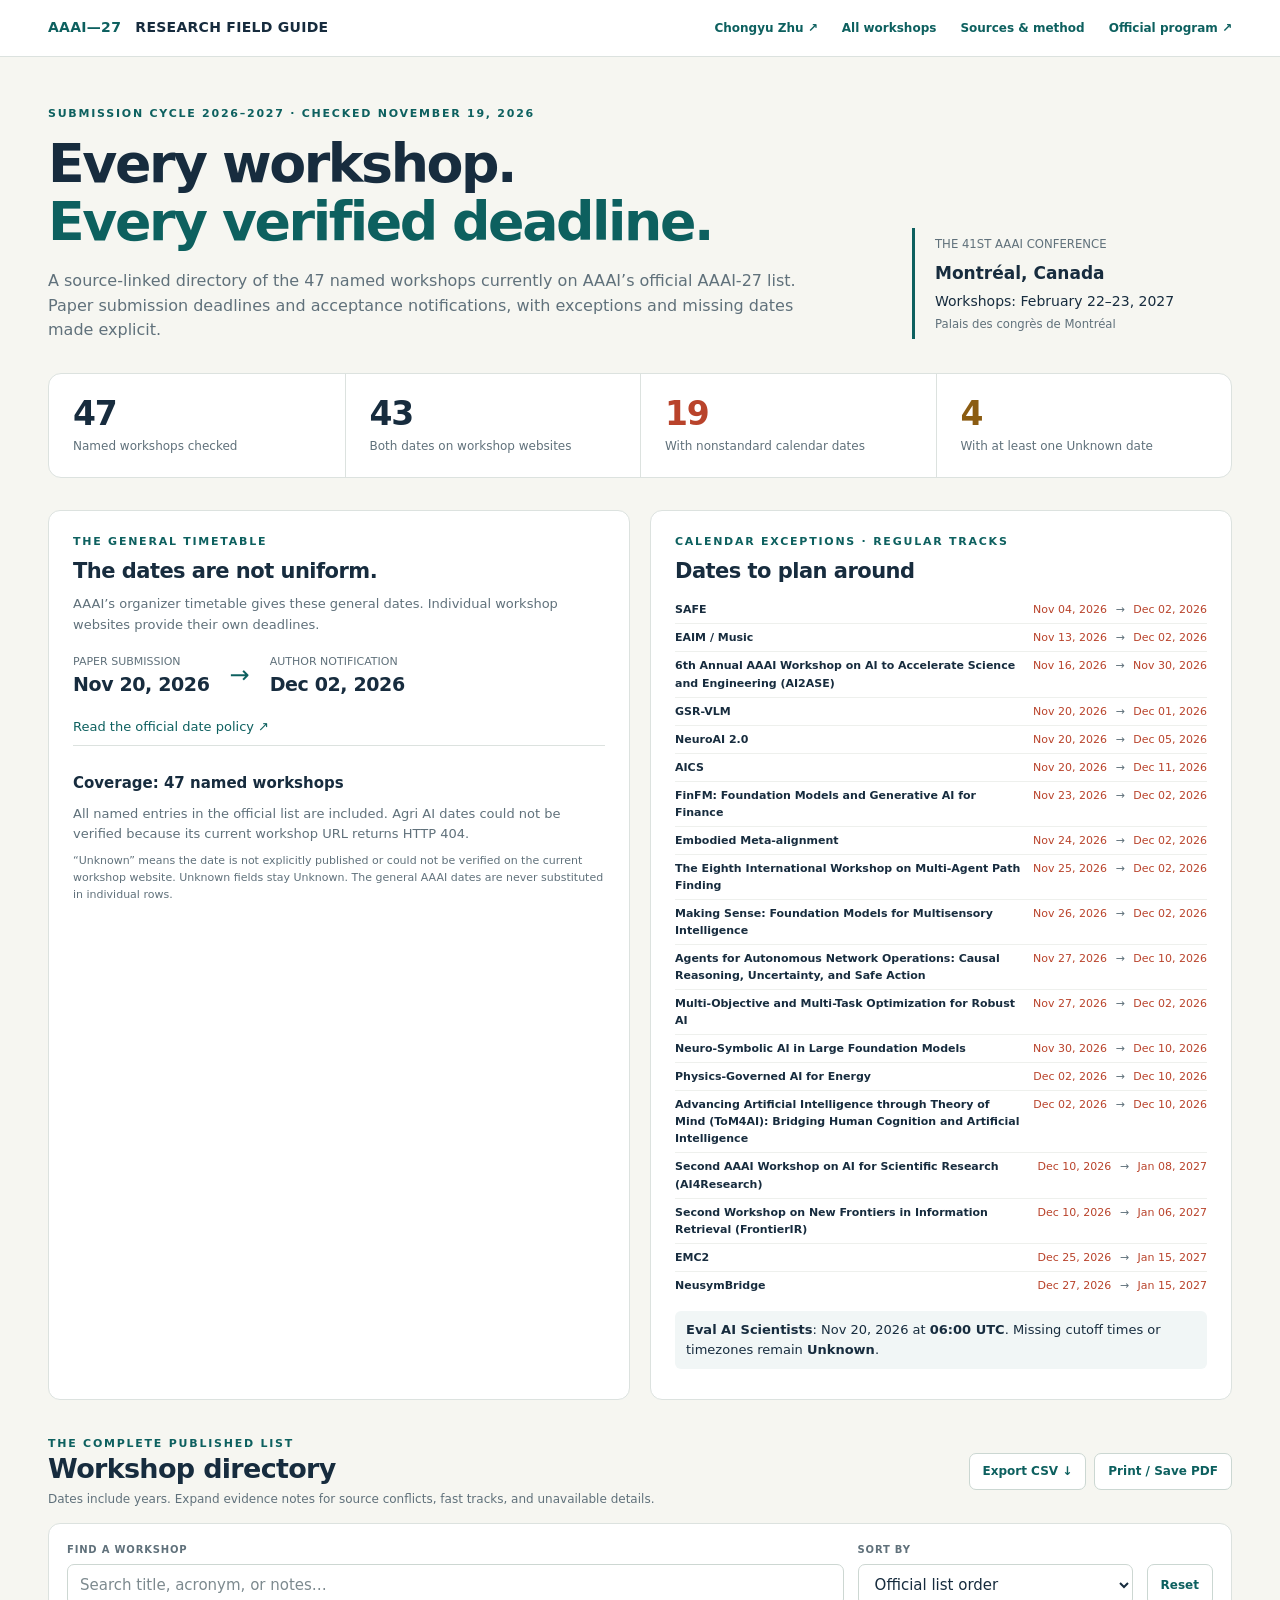
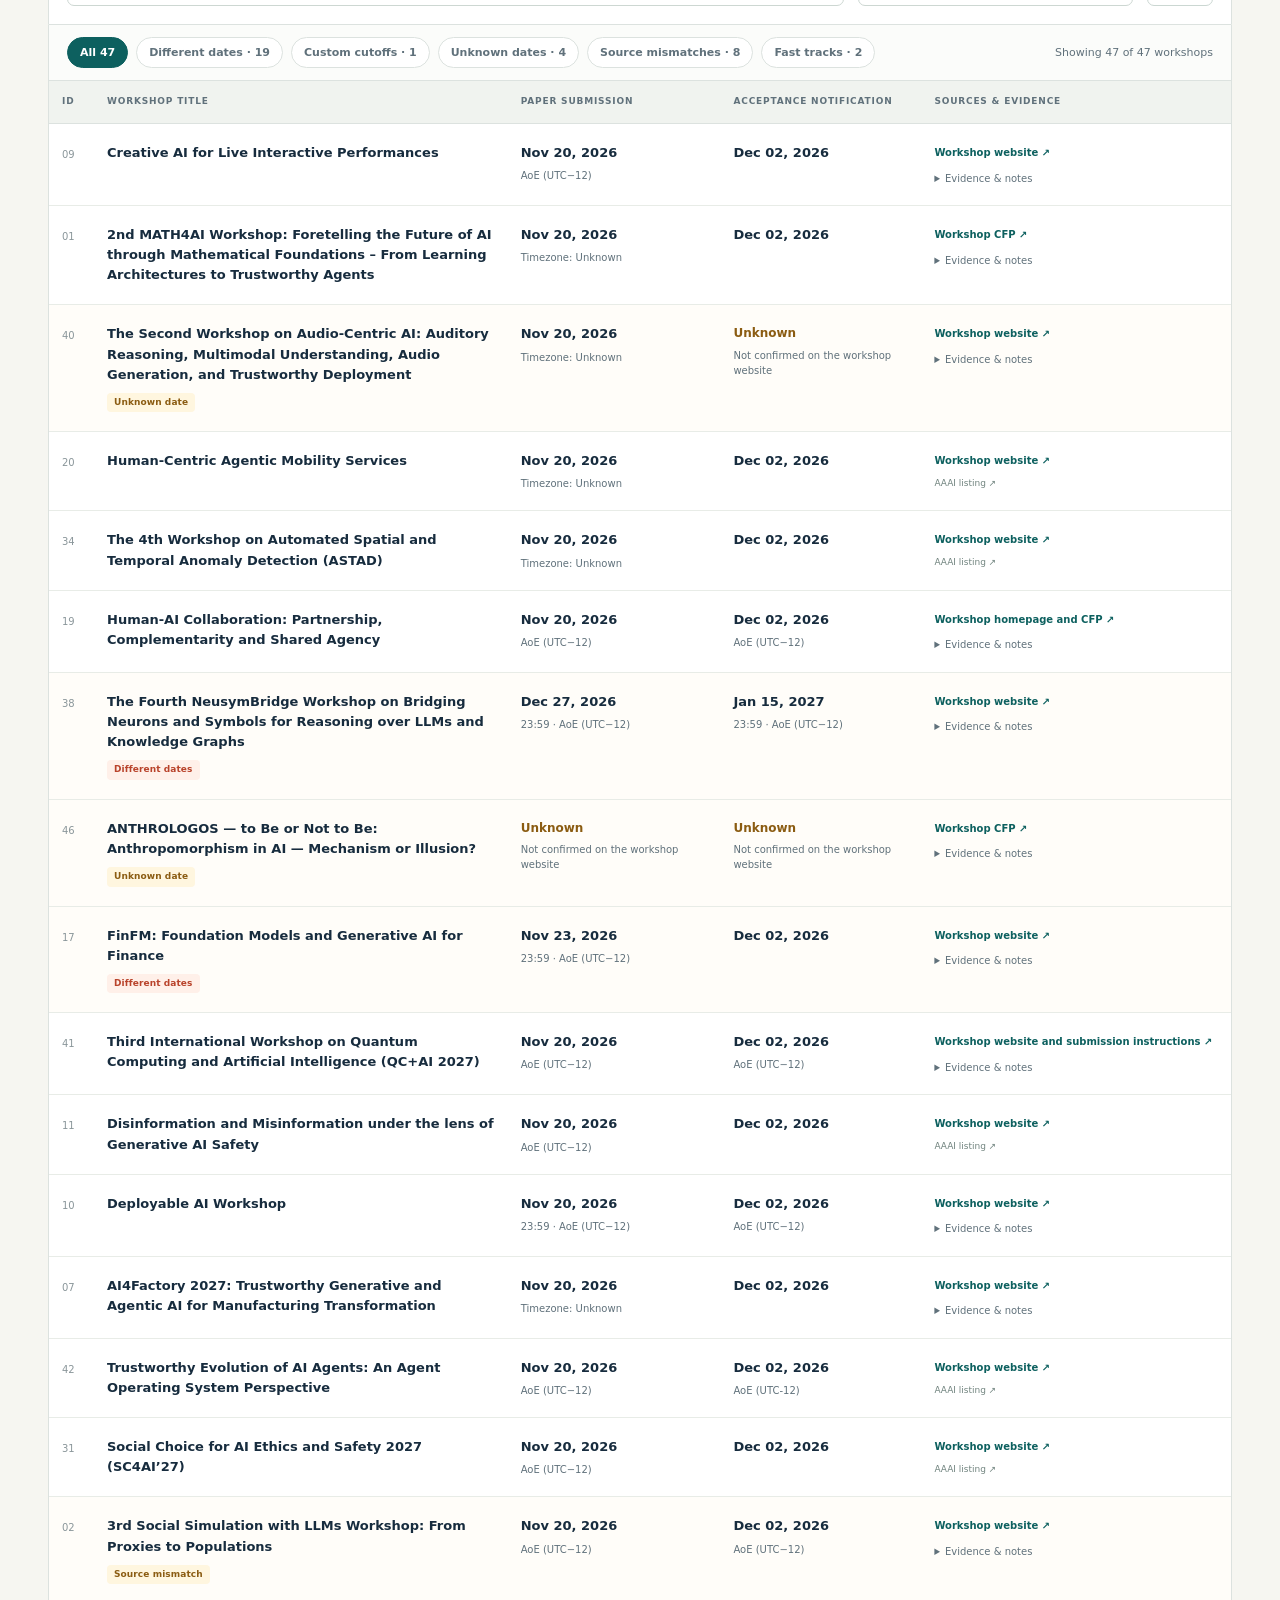
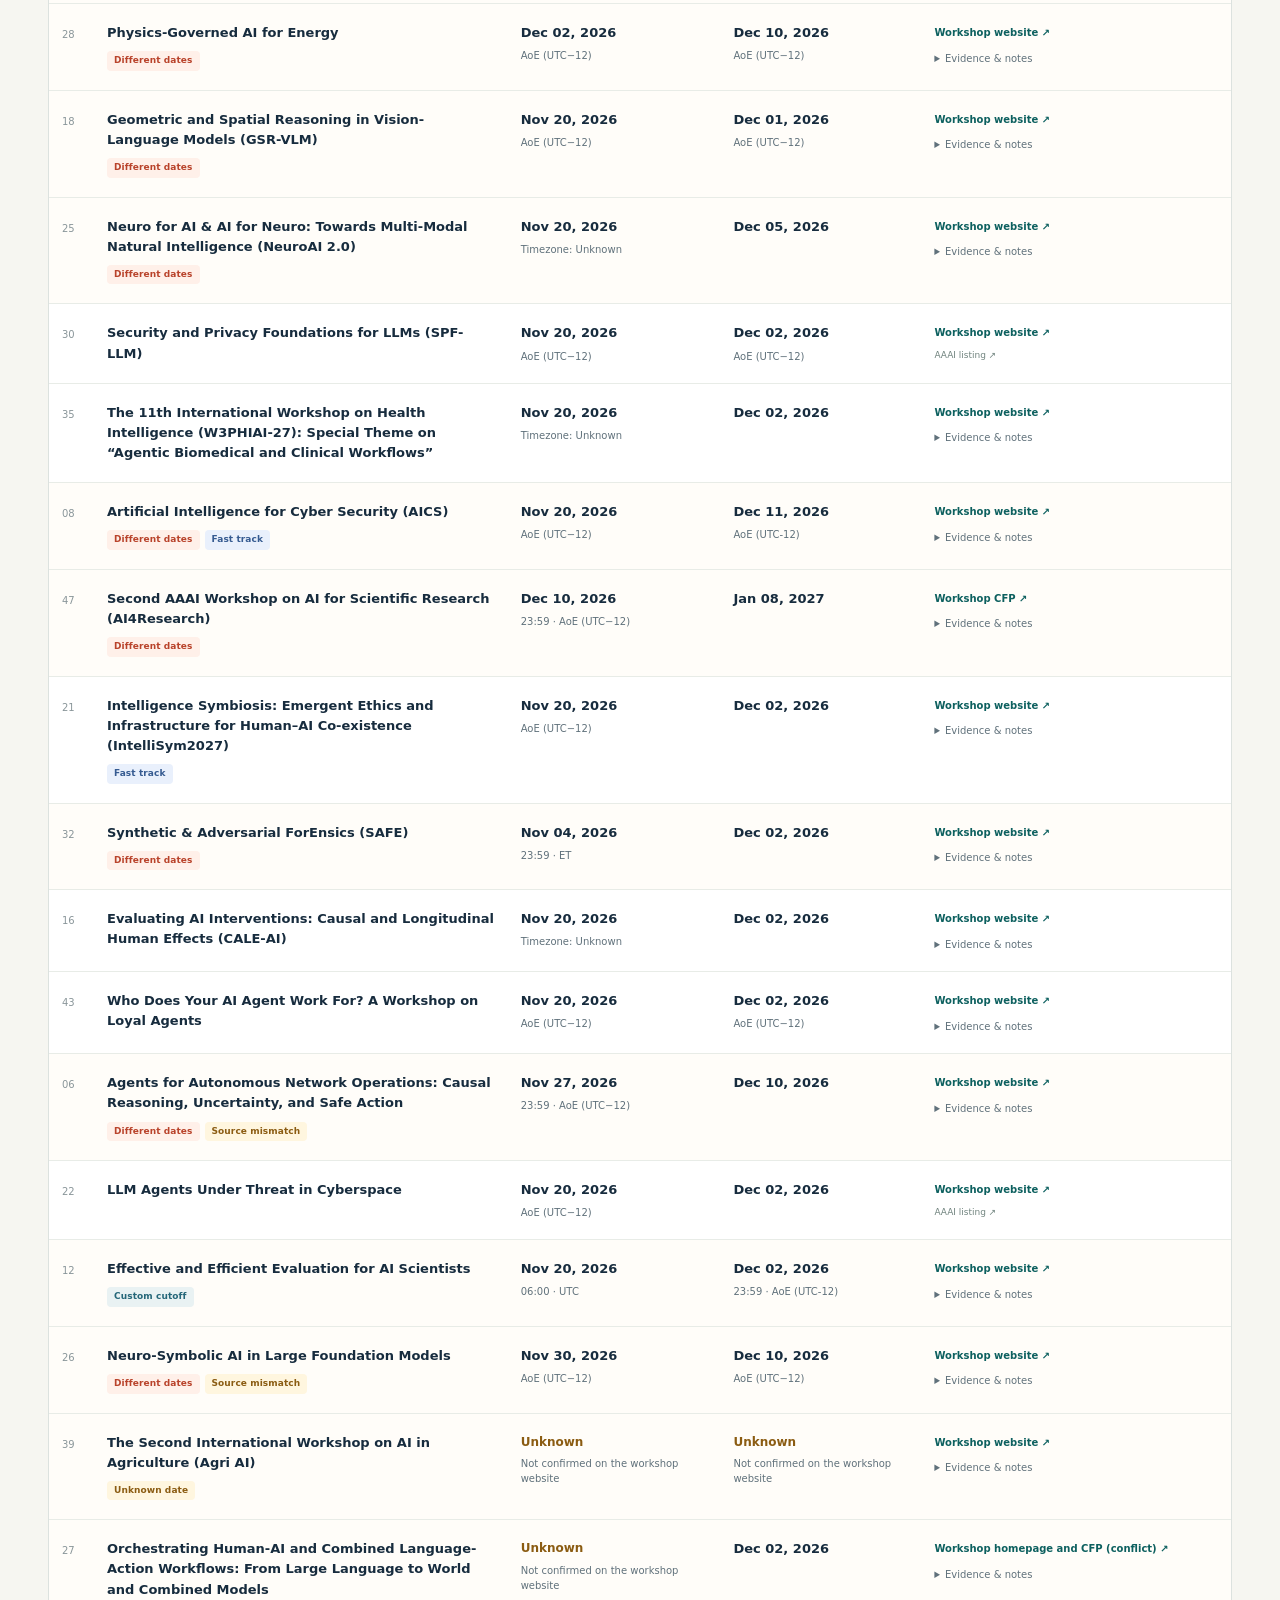
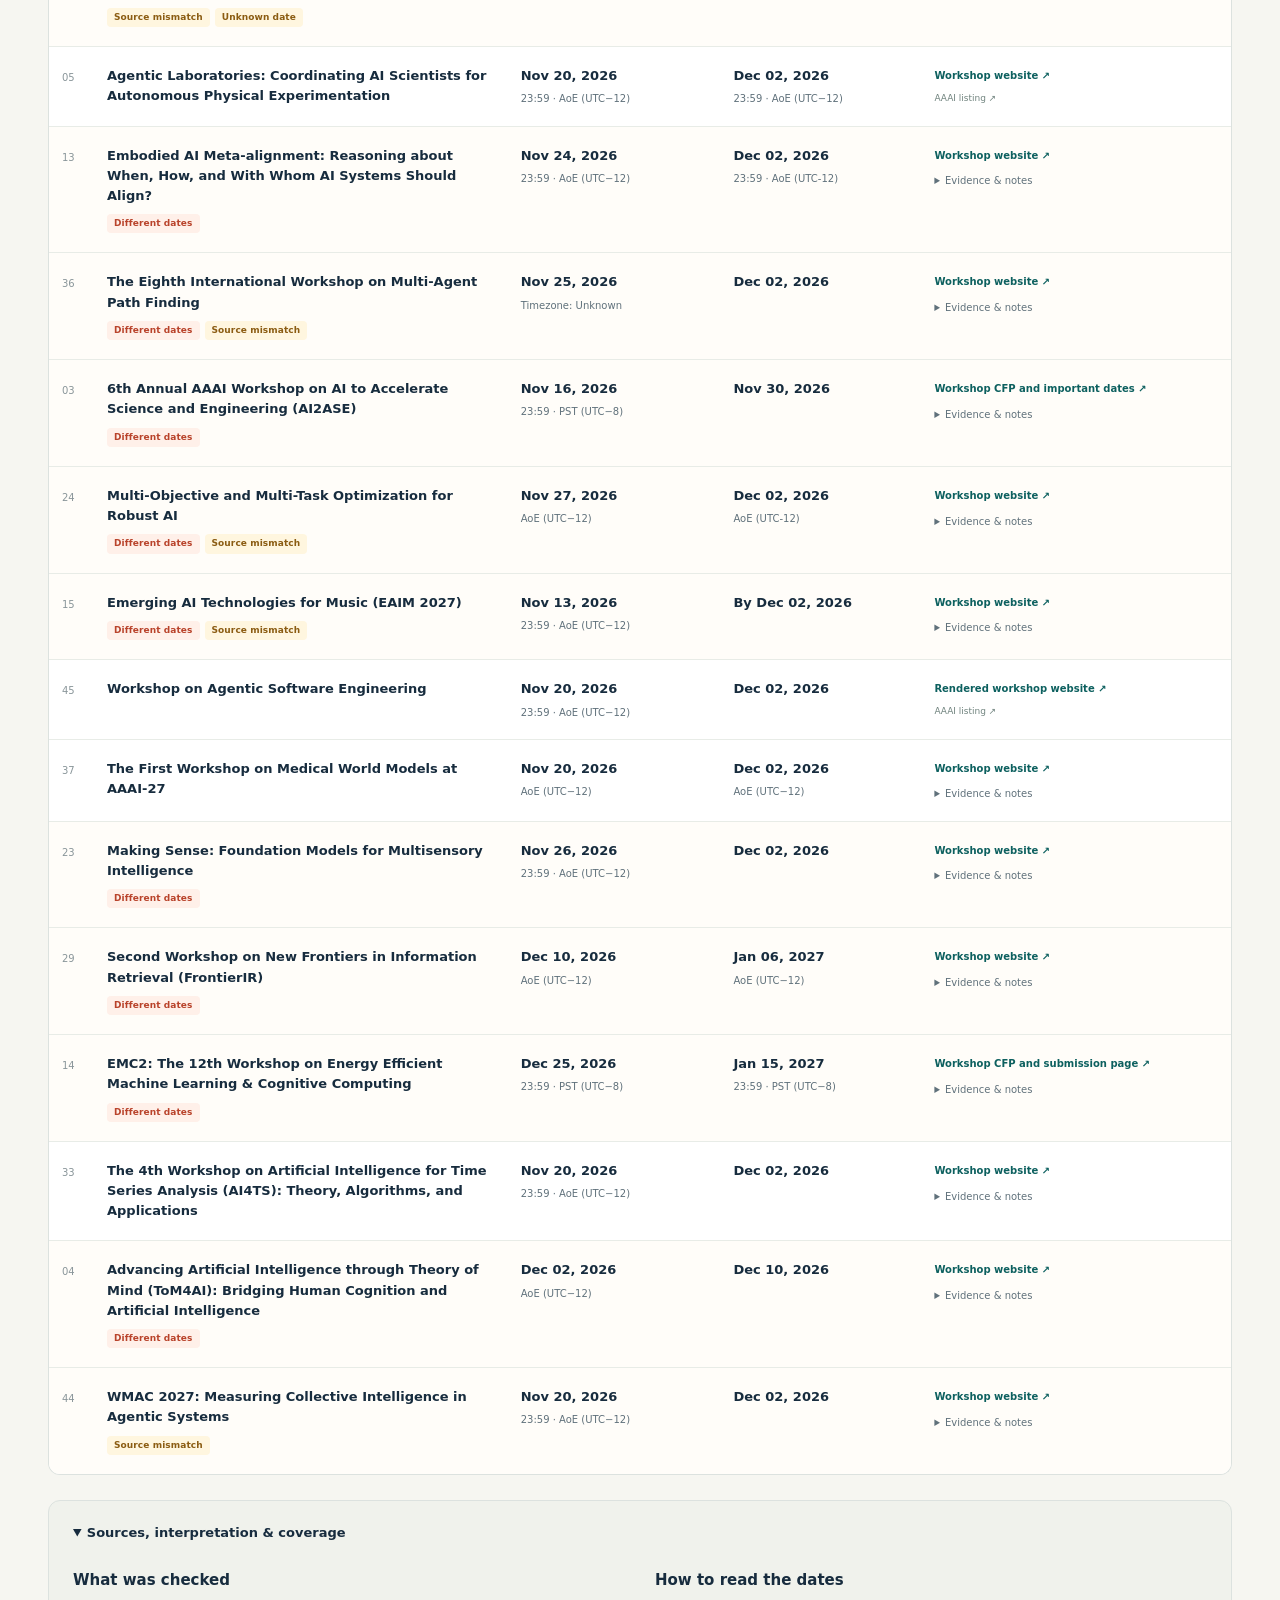
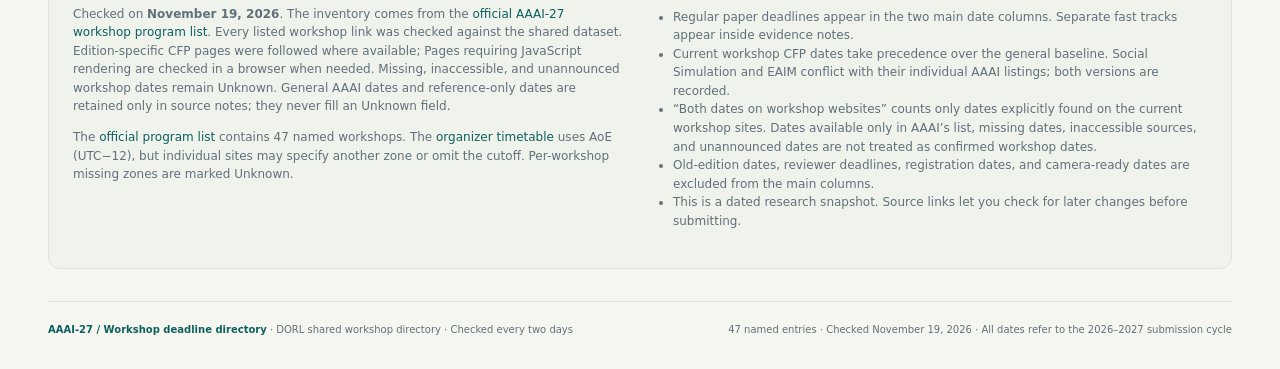
==== commit fa3af071: "Refresh AAAI-27 deadline extensions, track dates and source availability" ====
--- a/dorl/27AAAIworkshop/index.html
+++ b/dorl/27AAAIworkshop/index.html
@@ -1,8 +1,8 @@
 <!doctype html>
 <html lang="en"><head><meta charset="utf-8"><meta name="viewport" content="width=device-width,initial-scale=1">
-<meta name="description" content="All 47 named AAAI-27 workshops currently listed by AAAI, with paper submission deadlines, decision dates, source links, and discrepancies. Checked November 16, 2026.">
+<meta name="description" content="All 47 named AAAI-27 workshops currently listed by AAAI, with paper submission deadlines, decision dates, source links, and discrepancies. Checked November 19, 2026.">
 <meta name="robots" content="noindex, nofollow, noarchive"><meta name="referrer" content="no-referrer">
-<link rel="canonical" href="https://chongyuzhu.com/dorl/27AAAIworkshop/"><title>AAAI-27 Workshop Deadlines | November 16, 2026</title>
+<link rel="canonical" href="https://chongyuzhu.com/dorl/27AAAIworkshop/"><title>AAAI-27 Workshop Deadlines | November 19, 2026</title>
 <style>
 :root{--ink:#172c3e;--muted:#60717b;--bg:#f6f6f1;--paper:#fff;--line:#dce2df;--teal:#0d605f;--teal-light:#e7f2ee;--coral:#b9432b;--coral-light:#fff0e9;--gold:#8b5c12;--gold-light:#fff6df;--blue-light:#e9f0fc;--blue:#365b91}
 *{box-sizing:border-box}html{scroll-behavior:smooth}body{margin:0;color:var(--ink);background:var(--bg);font:15px/1.55 system-ui,-apple-system,"Segoe UI",sans-serif}a{color:var(--teal);text-decoration:none}a:hover{text-decoration:underline}button,input,select{font:inherit}button,a,input,select,summary{outline-offset:4px}button:focus-visible,a:focus-visible,input:focus-visible,select:focus-visible,summary:focus-visible{outline:3px solid #ca6b38}button{cursor:pointer}.wrap{max-width:1536px;margin:auto;padding:0 48px}.topbar{border-bottom:1px solid var(--line);background:var(--paper)}.topinner{display:flex;justify-content:space-between;gap:20px;align-items:center;padding-top:17px;padding-bottom:17px}.brand{font-weight:750;letter-spacing:.02em;font-size:14px}.brand span{color:var(--teal);margin-right:9px}.toplinks{display:flex;gap:24px;font-size:12px;font-weight:650}.hero{padding-top:48px;padding-bottom:32px}.eyebrow{font-size:11px;letter-spacing:.16em;font-weight:750;text-transform:uppercase;color:var(--teal)}.hero-layout{display:grid;grid-template-columns:minmax(0,1fr) 320px;gap:48px;align-items:end}h1{font-size:clamp(36px,4.2vw,62px);line-height:1.08;letter-spacing:-.045em;font-weight:750;margin:13px 0 18px}h1 span{color:var(--teal)}.dek{max-width:770px;font-size:16px;color:var(--muted);margin:0}.event{border-left:3px solid var(--teal);padding:5px 0 5px 20px;margin-bottom:4px;font-size:14px}.event strong{display:block;font-size:17px;margin:5px 0}.event small{color:var(--muted)}.stats{display:grid;grid-template-columns:repeat(4,1fr);gap:0;background:var(--paper);border:1px solid var(--line);border-radius:13px;overflow:hidden;margin-top:30px}.stat{padding:20px 24px}.stat+.stat{border-left:1px solid var(--line)}.stat strong{font-size:33px;line-height:1.2;display:block;font-variant-numeric:tabular-nums;letter-spacing:-.04em}.stat span{font-size:12px;color:var(--muted)}.stat:nth-child(3) strong{color:var(--coral)}.stat:nth-child(4) strong{color:var(--gold)}.intro-grid{display:grid;grid-template-columns:1fr 1fr;gap:20px;margin-bottom:28px}.panel{background:var(--paper);border:1px solid var(--line);padding:22px 24px;border-radius:12px}h2{font-size:21px;letter-spacing:-.025em;line-height:1.25;margin:0 0 10px}h3{font-size:15px;margin:14px 0 5px}.panel p{margin:8px 0;font-size:13px;color:var(--muted)}.baseline{display:flex;align-items:center;gap:20px;margin:18px 0}.baseline-item{font-size:11px;color:var(--muted)}.baseline-item strong{display:block;color:var(--ink);font-size:19px;letter-spacing:-.02em}.arrow{color:var(--teal);font-size:24px}.scope{border-top:1px solid var(--line);padding-top:12px}.tiny{font-size:11px!important}.exception-list{display:grid;grid-template-columns:1fr;gap:0;margin-top:12px}.exception-item{display:flex;justify-content:space-between;gap:12px;font-size:11px;padding:5px 0;border-bottom:1px solid #eef0ed}.exception-item:last-child{border:0}.exception-item>span:first-child{font-weight:650;color:var(--ink)}.exception-item>span:last-child{white-space:nowrap;color:var(--coral);font-variant-numeric:tabular-nums}.exception-item b{font-weight:400;padding:0 5px;color:var(--muted)}.cutoff-note{margin-top:12px!important;color:var(--ink)!important;background:#f1f6f6;padding:9px 11px;border-radius:6px}.sectionhead{display:flex;justify-content:space-between;align-items:center;gap:20px;margin:35px 0 15px}.sectionhead h2{font-size:27px;margin:0}.sectionhead p{font-size:12px;color:var(--muted);margin:4px 0 0}.actions{display:flex;gap:8px}.btn{border:1px solid #cbd7d2;background:var(--paper);padding:8px 13px;border-radius:7px;color:var(--teal);font-size:12px;font-weight:650}.btn:hover{background:var(--teal-light)}.toolbar{display:flex;align-items:end;gap:14px;padding:18px;background:var(--paper);border:1px solid var(--line);border-radius:12px 12px 0 0}.control{display:flex;flex-direction:column;gap:6px;min-width:180px}.control label{font-size:10px;text-transform:uppercase;letter-spacing:.08em;color:var(--muted);font-weight:750}.search{flex:1}.control input,.control select{height:42px;border:1px solid #cdd7d2;border-radius:7px;padding:8px 12px;background:#fff;color:var(--ink);min-width:0;width:100%}.control input::placeholder{color:#7d8a8f}.filters{display:flex;flex-wrap:wrap;gap:8px;background:#fbfcfa;border:1px solid var(--line);border-top:0;padding:12px 18px;align-items:center}.chip{border:1px solid var(--line);background:var(--paper);padding:6px 12px;border-radius:20px;font-size:11px;color:var(--muted);font-weight:650}.chip[aria-pressed="true"]{background:var(--teal);border-color:var(--teal);color:#fff}.results{font-size:11px;color:var(--muted);margin-left:auto}.tablebox{border:1px solid var(--line);border-top:0;border-radius:0 0 12px 12px;background:var(--paper);overflow-x:auto}table{border-collapse:collapse;width:100%;table-layout:fixed;min-width:1050px}col.idcol{width:45px}col.titlecol{width:35%}col.subcol{width:18%}col.notcol{width:17%}th{text-align:left;text-transform:uppercase;font-size:9px;letter-spacing:.09em;color:var(--muted);font-weight:750;background:#f0f3ef;padding:14px 13px;border-bottom:1px solid var(--line)}td{padding:19px 13px;vertical-align:top;border-bottom:1px solid #e8ece7;font-size:12px}tr:last-child td{border-bottom:0}tbody tr:hover{background:#fafcf9}tr.attention-row{background:#fffdf9}tr.spotlight{background:#e9f4ef!important;box-shadow:inset 4px 0 0 var(--teal)}.num{font-size:10px;color:#8a969a;font-variant-numeric:tabular-nums;padding-top:23px}.workshop-title{font-size:13px;font-weight:650;line-height:1.55;color:var(--ink);display:block}.badges{display:flex;flex-wrap:wrap;gap:5px;margin-top:8px}.badges:empty{display:none}.badge{display:inline-block;font-size:9px;line-height:1.5;letter-spacing:.01em;font-weight:700;padding:3px 7px;border-radius:4px;background:var(--teal-light);color:var(--teal)}.exception{background:var(--coral-light);color:var(--coral)}.warning{background:var(--gold-light);color:var(--gold)}.fast{background:var(--blue-light);color:var(--blue)}.timebadge{background:#e9f2f3;color:#256779}.date{font-weight:700;font-size:13px;font-variant-numeric:tabular-nums;white-space:nowrap;display:block}.unknown{color:var(--gold);font-size:12px}.sub{display:block;color:var(--muted);font-size:10px;line-height:1.5;margin-top:5px}.unconfirmed{font-size:9px;color:var(--gold)}.sourcecell>a{font-size:10px;font-weight:700}.mutedlink{color:#71847f;font-size:9px}details{margin-top:9px}summary{cursor:pointer;font-size:10px;color:var(--muted)}.detailbody{font-size:10px;color:#566870;line-height:1.65}.detailbody p{margin:8px 0}.detailbody .evidence-links{font-size:9px}.track{margin:10px 0;padding:9px;border:1px solid #dce5ed;border-radius:6px;background:#f6f8fc}.track strong{color:var(--blue);display:block;font-size:10px}.track>span{display:block;margin-top:6px}.empty{display:none;text-align:center;padding:40px;color:var(--muted)}.methodology{margin-top:25px;padding:22px 24px;border:1px solid var(--line);background:#f0f2ec;border-radius:12px}.methodology>summary{font-size:13px;font-weight:700;color:var(--ink)}.methodgrid{display:grid;grid-template-columns:1fr 1fr;gap:30px;margin-top:12px}.methodgrid p,.methodgrid li{font-size:12px;color:var(--muted)}.methodgrid ul{padding-left:18px}.footer{display:flex;justify-content:space-between;gap:20px;border-top:1px solid var(--line);padding-top:20px;padding-bottom:32px;margin-top:32px;color:var(--muted);font-size:10px}.footer strong{color:var(--teal)}.noscript{padding:12px;color:var(--gold);background:var(--gold-light);font-size:12px}[hidden]{display:none!important}
@@ -11,25 +11,229 @@
 </style></head><body>
 <div class="topbar"><div class="wrap topinner"><div class="brand"><span>AAAI—27</span> RESEARCH FIELD GUIDE</div><nav class="toplinks" aria-label="Primary"><a href="/">Chongyu Zhu ↗</a><a href="#workshops">All workshops</a><a href="#methodology">Sources & method</a><a href="https://aaai.org/conference/aaai/aaai-27/aaai-27-workshop-program/" target="_blank" rel="noopener noreferrer">Official program ↗</a></nav></div></div>
 <main class="wrap">
-<header class="hero"><div class="hero-layout"><div><div class="eyebrow">Submission cycle 2026–2027 · Checked November 16, 2026</div><h1>Every workshop.<br><span>Every verified deadline.</span></h1><p class="dek">A source-linked directory of the 47 named workshops currently on AAAI’s official AAAI-27 list. Paper submission deadlines and acceptance notifications, with exceptions and missing dates made explicit.</p></div><div class="event"><small>THE 41ST AAAI CONFERENCE</small><strong>Montréal, Canada</strong>Workshops: February 22–23, 2027<br><small>Palais des congrès de Montréal</small></div></div>
-<div class="stats" aria-label="Coverage statistics"><div class="stat"><strong>47</strong><span>Named workshops checked</span></div><div class="stat"><strong>44</strong><span>Both dates on workshop websites</span></div><div class="stat"><strong>12</strong><span>With nonstandard calendar dates</span></div><div class="stat"><strong>3</strong><span>With at least one Unknown date</span></div></div></header>
-<section class="intro-grid" aria-label="Deadline findings"><div class="panel"><div class="eyebrow">The general timetable</div><h2 style="margin-top:8px">The dates are not uniform.</h2><p>AAAI’s organizer timetable gives these general dates. Individual workshop websites provide their own deadlines.</p><div class="baseline"><div class="baseline-item">PAPER SUBMISSION<strong>Nov 20, 2026</strong></div><div class="arrow">→</div><div class="baseline-item">AUTHOR NOTIFICATION<strong>Dec 02, 2026</strong></div></div><p><a href="https://aaai.org/conference/aaai/aaai-27/workshops-call/" target="_blank" rel="noopener noreferrer">Read the official date policy ↗</a></p><div class="scope"><h3>Coverage: 47 named workshops</h3><p>All named entries in the official list are included.</p><p class="tiny">“Unknown” means the date is not explicitly published or could not be verified on the current workshop website. Unknown fields stay Unknown. The general AAAI dates are never substituted in individual rows.</p></div></div>
-<div class="panel"><div class="eyebrow">Calendar exceptions · Regular tracks</div><h2 style="margin-top:8px">Dates to plan around</h2><div class="exception-list"><a href="#workshops" class="exception-item" data-focus="32"><span>SAFE</span><span>Nov 04, 2026 <b>→</b> Dec 02, 2026</span></a><a href="#workshops" class="exception-item" data-focus="15"><span>EAIM / Music</span><span>Nov 13, 2026 <b>→</b> Dec 02, 2026</span></a><a href="#workshops" class="exception-item" data-focus="3"><span>6th Annual AAAI Workshop on AI to Accelerate Science and Engineering (AI2ASE)</span><span>Nov 16, 2026 <b>→</b> Nov 30, 2026</span></a><a href="#workshops" class="exception-item" data-focus="13"><span>Embodied Meta-alignment</span><span>Nov 16, 2026 <b>→</b> Dec 02, 2026</span></a><a href="#workshops" class="exception-item" data-focus="18"><span>GSR-VLM</span><span>Nov 19, 2026 <b>→</b> Dec 01, 2026</span></a><a href="#workshops" class="exception-item" data-focus="8"><span>AICS</span><span>Nov 20, 2026 <b>→</b> Dec 11, 2026</span></a><a href="#workshops" class="exception-item" data-focus="25"><span>NeuroAI 2.0</span><span>Nov 20, 2026 <b>→</b> Dec 05, 2026</span></a><a href="#workshops" class="exception-item" data-focus="26"><span>Neuro-Symbolic AI in Large Foundation Models</span><span>Nov 30, 2026 <b>→</b> Dec 10, 2026</span></a><a href="#workshops" class="exception-item" data-focus="4"><span>Advancing Artificial Intelligence through Theory of Mind (ToM4AI): Bridging Human Cognition and Artificial Intelligence</span><span>Dec 02, 2026 <b>→</b> Dec 10, 2026</span></a><a href="#workshops" class="exception-item" data-focus="47"><span>Second AAAI Workshop on AI for Scientific Research (AI4Research)</span><span>Dec 10, 2026 <b>→</b> Jan 08, 2027</span></a><a href="#workshops" class="exception-item" data-focus="14"><span>EMC2</span><span>Dec 25, 2026 <b>→</b> Jan 15, 2027</span></a><a href="#workshops" class="exception-item" data-focus="38"><span>NeusymBridge</span><span>Dec 27, 2026 <b>→</b> Jan 15, 2027</span></a></div><p class="cutoff-note"><strong>Eval AI Scientists</strong>: Nov 20, 2026 at <strong>06:00 UTC</strong>. Missing cutoff times or timezones remain <strong>Unknown</strong>.</p></div></section>
+<header class="hero"><div class="hero-layout"><div><div class="eyebrow">Submission cycle 2026–2027 · Checked November 19, 2026</div><h1>Every workshop.<br><span>Every verified deadline.</span></h1><p class="dek">A source-linked directory of the 47 named workshops currently on AAAI’s official AAAI-27 list. Paper submission deadlines and acceptance notifications, with exceptions and missing dates made explicit.</p></div><div class="event"><small>THE 41ST AAAI CONFERENCE</small><strong>Montréal, Canada</strong>Workshops: February 22–23, 2027<br><small>Palais des congrès de Montréal</small></div></div>
+<div class="stats" aria-label="Coverage statistics"><div class="stat"><strong>47</strong><span>Named workshops checked</span></div><div class="stat"><strong>43</strong><span>Both dates on workshop websites</span></div><div class="stat"><strong>19</strong><span>With nonstandard calendar dates</span></div><div class="stat"><strong>4</strong><span>With at least one Unknown date</span></div></div></header>
+<section class="intro-grid" aria-label="Deadline findings"><div class="panel"><div class="eyebrow">The general timetable</div><h2 style="margin-top:8px">The dates are not uniform.</h2><p>AAAI’s organizer timetable gives these general dates. Individual workshop websites provide their own deadlines.</p><div class="baseline"><div class="baseline-item">PAPER SUBMISSION<strong>Nov 20, 2026</strong></div><div class="arrow">→</div><div class="baseline-item">AUTHOR NOTIFICATION<strong>Dec 02, 2026</strong></div></div><p><a href="https://aaai.org/conference/aaai/aaai-27/workshops-call/" target="_blank" rel="noopener noreferrer">Read the official date policy ↗</a></p><div class="scope"><h3>Coverage: 47 named workshops</h3><p>All named entries in the official list are included. Agri AI dates could not be verified because its current workshop URL returns HTTP 404.</p><p class="tiny">“Unknown” means the date is not explicitly published or could not be verified on the current workshop website. Unknown fields stay Unknown. The general AAAI dates are never substituted in individual rows.</p></div></div>
+<div class="panel"><div class="eyebrow">Calendar exceptions · Regular tracks</div><h2 style="margin-top:8px">Dates to plan around</h2><div class="exception-list"><a href="#workshops" class="exception-item" data-focus="32"><span>SAFE</span><span>Nov 04, 2026 <b>→</b> Dec 02, 2026</span></a><a href="#workshops" class="exception-item" data-focus="15"><span>EAIM / Music</span><span>Nov 13, 2026 <b>→</b> Dec 02, 2026</span></a><a href="#workshops" class="exception-item" data-focus="3"><span>6th Annual AAAI Workshop on AI to Accelerate Science and Engineering (AI2ASE)</span><span>Nov 16, 2026 <b>→</b> Nov 30, 2026</span></a><a href="#workshops" class="exception-item" data-focus="18"><span>GSR-VLM</span><span>Nov 20, 2026 <b>→</b> Dec 01, 2026</span></a><a href="#workshops" class="exception-item" data-focus="25"><span>NeuroAI 2.0</span><span>Nov 20, 2026 <b>→</b> Dec 05, 2026</span></a><a href="#workshops" class="exception-item" data-focus="8"><span>AICS</span><span>Nov 20, 2026 <b>→</b> Dec 11, 2026</span></a><a href="#workshops" class="exception-item" data-focus="17"><span>FinFM: Foundation Models and Generative AI for Finance</span><span>Nov 23, 2026 <b>→</b> Dec 02, 2026</span></a><a href="#workshops" class="exception-item" data-focus="13"><span>Embodied Meta-alignment</span><span>Nov 24, 2026 <b>→</b> Dec 02, 2026</span></a><a href="#workshops" class="exception-item" data-focus="36"><span>The Eighth International Workshop on Multi-Agent Path Finding</span><span>Nov 25, 2026 <b>→</b> Dec 02, 2026</span></a><a href="#workshops" class="exception-item" data-focus="23"><span>Making Sense: Foundation Models for Multisensory Intelligence</span><span>Nov 26, 2026 <b>→</b> Dec 02, 2026</span></a><a href="#workshops" class="exception-item" data-focus="6"><span>Agents for Autonomous Network Operations: Causal Reasoning, Uncertainty, and Safe Action</span><span>Nov 27, 2026 <b>→</b> Dec 10, 2026</span></a><a href="#workshops" class="exception-item" data-focus="24"><span>Multi-Objective and Multi-Task Optimization for Robust AI</span><span>Nov 27, 2026 <b>→</b> Dec 02, 2026</span></a><a href="#workshops" class="exception-item" data-focus="26"><span>Neuro-Symbolic AI in Large Foundation Models</span><span>Nov 30, 2026 <b>→</b> Dec 10, 2026</span></a><a href="#workshops" class="exception-item" data-focus="28"><span>Physics-Governed AI for Energy</span><span>Dec 02, 2026 <b>→</b> Dec 10, 2026</span></a><a href="#workshops" class="exception-item" data-focus="4"><span>Advancing Artificial Intelligence through Theory of Mind (ToM4AI): Bridging Human Cognition and Artificial Intelligence</span><span>Dec 02, 2026 <b>→</b> Dec 10, 2026</span></a><a href="#workshops" class="exception-item" data-focus="47"><span>Second AAAI Workshop on AI for Scientific Research (AI4Research)</span><span>Dec 10, 2026 <b>→</b> Jan 08, 2027</span></a><a href="#workshops" class="exception-item" data-focus="29"><span>Second Workshop on New Frontiers in Information Retrieval (FrontierIR)</span><span>Dec 10, 2026 <b>→</b> Jan 06, 2027</span></a><a href="#workshops" class="exception-item" data-focus="14"><span>EMC2</span><span>Dec 25, 2026 <b>→</b> Jan 15, 2027</span></a><a href="#workshops" class="exception-item" data-focus="38"><span>NeusymBridge</span><span>Dec 27, 2026 <b>→</b> Jan 15, 2027</span></a></div><p class="cutoff-note"><strong>Eval AI Scientists</strong>: Nov 20, 2026 at <strong>06:00 UTC</strong>. Missing cutoff times or timezones remain <strong>Unknown</strong>.</p></div></section>
 <section id="workshops" aria-labelledby="directory-title"><div class="sectionhead"><div><div class="eyebrow">THE COMPLETE PUBLISHED LIST</div><h2 id="directory-title">Workshop directory</h2><p>Dates include years. Expand evidence notes for source conflicts, fast tracks, and unavailable details.</p></div><div class="actions"><button class="btn" id="csvButton" type="button">Export CSV ↓</button><button class="btn" id="printButton" type="button">Print / Save PDF</button></div></div>
 <noscript><div class="noscript">All 47 workshops are available below. Enable JavaScript to use search, filters, sorting, and CSV export.</div></noscript>
 <div class="toolbar"><div class="control search"><label for="search">Find a workshop</label><input id="search" type="search" placeholder="Search title, acronym, or notes…" autocomplete="off"></div><div class="control"><label for="sort">Sort by</label><select id="sort"><option value="official">Official list order</option><option value="submission">Submission date · earliest first</option><option value="notification">Notification date · earliest first</option><option value="title">Title · A–Z</option></select></div><button class="btn" id="resetButton" type="button" style="height:42px">Reset</button></div>
-<div class="filters" role="group" aria-label="Filter workshops"><button type="button" class="chip" data-filter="all" aria-pressed="true">All 47</button><button type="button" class="chip" data-filter="exception" aria-pressed="false">Different dates · 12</button><button type="button" class="chip" data-filter="time" aria-pressed="false">Custom cutoffs · 1</button><button type="button" class="chip" data-filter="incomplete" aria-pressed="false">Unknown dates · 3</button><button type="button" class="chip" data-filter="conflict" aria-pressed="false">Source mismatches · 5</button><button type="button" class="chip" data-filter="fasttrack" aria-pressed="false">Fast tracks · 2</button><span class="results" id="resultCount" role="status" aria-live="polite">Showing 47 of 47 workshops</span></div>
-<div class="tablebox"><table aria-label="AAAI-27 workshop submission and notification dates"><colgroup><col class="idcol"><col class="titlecol"><col class="subcol"><col class="notcol"><col></colgroup><thead><tr><th scope="col">ID</th><th scope="col">Workshop title</th><th scope="col">Paper submission</th><th scope="col">Acceptance notification</th><th scope="col">Sources & evidence</th></tr></thead><tbody id="tableBody"><tr data-id="1" class="">
+<div class="filters" role="group" aria-label="Filter workshops"><button type="button" class="chip" data-filter="all" aria-pressed="true">All 47</button><button type="button" class="chip" data-filter="exception" aria-pressed="false">Different dates · 19</button><button type="button" class="chip" data-filter="time" aria-pressed="false">Custom cutoffs · 1</button><button type="button" class="chip" data-filter="incomplete" aria-pressed="false">Unknown dates · 4</button><button type="button" class="chip" data-filter="conflict" aria-pressed="false">Source mismatches · 8</button><button type="button" class="chip" data-filter="fasttrack" aria-pressed="false">Fast tracks · 2</button><span class="results" id="resultCount" role="status" aria-live="polite">Showing 47 of 47 workshops</span></div>
+<div class="tablebox"><table aria-label="AAAI-27 workshop submission and notification dates"><colgroup><col class="idcol"><col class="titlecol"><col class="subcol"><col class="notcol"><col></colgroup><thead><tr><th scope="col">ID</th><th scope="col">Workshop title</th><th scope="col">Paper submission</th><th scope="col">Acceptance notification</th><th scope="col">Sources & evidence</th></tr></thead><tbody id="tableBody"><tr data-id="9" class="">
+      <td class="num">09</td>
+      <td class="titlecell"><a class="workshop-title" href="https://sites.google.com/view/clip27" target="_blank" rel="noopener noreferrer">Creative AI for Live Interactive Performances</a><div class="badges"></div></td>
+      <td><time class="date" datetime="2026-11-20">Nov 20, 2026</time><span class="sub">AoE (UTC−12)</span></td><td><time class="date" datetime="2026-12-02">Dec 02, 2026</time></td>
+      <td class="sourcecell"><a href="https://sites.google.com/view/clip27" target="_blank" rel="noopener noreferrer">Workshop website ↗</a><details><summary>Evidence & notes</summary><div class="detailbody"><p>Regular paper submission is November 20, 2026 (AoE). The separate abstract / poster deadline is extended to December 2, 2026 (AoE). A separate poster notification date is Unknown.</p><p class="evidence-links"><a href="https://sites.google.com/view/clip27" target="_blank" rel="noopener noreferrer">Workshop website ↗</a> · <a href="https://aaai.org/conference/aaai/aaai-27/aaai-27-workshop-program-list/" target="_blank" rel="noopener noreferrer">AAAI individual CFP ↗</a></p></div></details></td>
+    </tr>
+<tr data-id="1" class="">
       <td class="num">01</td>
       <td class="titlecell"><a class="workshop-title" href="https://sites.google.com/view/math4aiworkshop2027" target="_blank" rel="noopener noreferrer">2nd MATH4AI Workshop: Foretelling the Future of AI through Mathematical Foundations – From Learning Architectures to Trustworthy Agents</a><div class="badges"></div></td>
       <td><time class="date" datetime="2026-11-20">Nov 20, 2026</time><span class="sub">Timezone: Unknown</span></td><td><time class="date" datetime="2026-12-02">Dec 02, 2026</time></td>
       <td class="sourcecell"><a href="https://sites.google.com/view/math4aiworkshop2027/call-of-papers" target="_blank" rel="noopener noreferrer">Workshop CFP ↗</a><details><summary>Evidence & notes</summary><div class="detailbody"><p>Both dates are explicitly published on the current workshop CFP page. The cutoff time and timezone are not specified.</p><p class="evidence-links"><a href="https://sites.google.com/view/math4aiworkshop2027" target="_blank" rel="noopener noreferrer">Workshop website ↗</a> · <a href="https://aaai.org/conference/aaai/aaai-27/aaai-27-workshop-program-list/" target="_blank" rel="noopener noreferrer">AAAI individual CFP ↗</a></p></div></details></td>
+    </tr>
+<tr data-id="40" class="attention-row">
+      <td class="num">40</td>
+      <td class="titlecell"><a class="workshop-title" href="https://sites.google.com/view/audio-aaai/home2027" target="_blank" rel="noopener noreferrer">The Second Workshop on Audio-Centric AI: Auditory Reasoning, Multimodal Understanding, Audio Generation, and Trustworthy Deployment</a><div class="badges"><span class="badge warning">Unknown date</span></div></td>
+      <td><time class="date" datetime="2026-11-20">Nov 20, 2026</time><span class="sub">Timezone: Unknown</span></td><td><span class="date unknown">Unknown</span><span class="sub">Not confirmed on the workshop website</span></td>
+      <td class="sourcecell"><a href="https://sites.google.com/view/audio-aaai/home2027" target="_blank" rel="noopener noreferrer">Workshop website ↗</a><details><summary>Evidence & notes</summary><div class="detailbody"><p>The 2027 workshop page publishes November 20, 2026 for paper submission but does not state an author-notification date. December 2 is the general AAAI baseline, not a separately confirmed workshop date.</p><p class="evidence-links"><a href="https://sites.google.com/view/audio-aaai/home2027" target="_blank" rel="noopener noreferrer">Workshop website ↗</a> · <a href="https://aaai.org/conference/aaai/aaai-27/aaai-27-workshop-program-list/" target="_blank" rel="noopener noreferrer">AAAI individual CFP ↗</a></p></div></details></td>
+    </tr>
+<tr data-id="20" class="">
+      <td class="num">20</td>
+      <td class="titlecell"><a class="workshop-title" href="https://agentic-mobility-workshop.github.io/" target="_blank" rel="noopener noreferrer">Human-Centric Agentic Mobility Services</a><div class="badges"></div></td>
+      <td><time class="date" datetime="2026-11-20">Nov 20, 2026</time><span class="sub">Timezone: Unknown</span></td><td><time class="date" datetime="2026-12-02">Dec 02, 2026</time></td>
+      <td class="sourcecell"><a href="https://agentic-mobility-workshop.github.io/" target="_blank" rel="noopener noreferrer">Workshop website ↗</a><span class="sub"><a class="mutedlink" href="https://aaai.org/conference/aaai/aaai-27/aaai-27-workshop-program-list/" target="_blank" rel="noopener noreferrer">AAAI listing ↗</a></span></td>
+    </tr>
+<tr data-id="34" class="">
+      <td class="num">34</td>
+      <td class="titlecell"><a class="workshop-title" href="https://ismart.ece.mcgill.ca/astad4/" target="_blank" rel="noopener noreferrer">The 4th Workshop on Automated Spatial and Temporal Anomaly Detection (ASTAD)</a><div class="badges"></div></td>
+      <td><time class="date" datetime="2026-11-20">Nov 20, 2026</time><span class="sub">Timezone: Unknown</span></td><td><time class="date" datetime="2026-12-02">Dec 02, 2026</time></td>
+      <td class="sourcecell"><a href="https://ismart.ece.mcgill.ca/astad4/" target="_blank" rel="noopener noreferrer">Workshop website ↗</a><span class="sub"><a class="mutedlink" href="https://aaai.org/conference/aaai/aaai-27/aaai-27-workshop-program-list/" target="_blank" rel="noopener noreferrer">AAAI listing ↗</a></span></td>
+    </tr>
+<tr data-id="19" class="">
+      <td class="num">19</td>
+      <td class="titlecell"><a class="workshop-title" href="https://human-ai-workshop-7p350s.webnode.page/" target="_blank" rel="noopener noreferrer">Human-AI Collaboration: Partnership, Complementarity and Shared Agency</a><div class="badges"></div></td>
+      <td><time class="date" datetime="2026-11-20">Nov 20, 2026</time><span class="sub">AoE (UTC−12)</span></td><td><time class="date" datetime="2026-12-02">Dec 02, 2026</time><span class="sub">AoE (UTC−12)</span></td>
+      <td class="sourcecell"><a href="https://human-ai-workshop-7p350s.webnode.page/call-for-papers/" target="_blank" rel="noopener noreferrer">Workshop homepage and CFP ↗</a><details><summary>Evidence & notes</summary><div class="detailbody"><p>The workshop homepage and current author-facing CFP confirm both calendar dates. The CFP labels its Important Dates as Anywhere on Earth, including notification. No numeric cutoff time is specified.</p><p class="evidence-links"><a href="https://human-ai-workshop-7p350s.webnode.page/" target="_blank" rel="noopener noreferrer">Workshop website ↗</a> · <a href="https://aaai.org/conference/aaai/aaai-27/aaai-27-workshop-program-list/" target="_blank" rel="noopener noreferrer">AAAI individual CFP ↗</a></p></div></details></td>
+    </tr>
+<tr data-id="38" class="attention-row">
+      <td class="num">38</td>
+      <td class="titlecell"><a class="workshop-title" href="https://neusymbridge.github.io/" target="_blank" rel="noopener noreferrer">The Fourth NeusymBridge Workshop on Bridging Neurons and Symbols for Reasoning over LLMs and Knowledge Graphs</a><div class="badges"><span class="badge exception">Different dates</span></div></td>
+      <td><time class="date" datetime="2026-12-27">Dec 27, 2026</time><span class="sub">23:59 · AoE (UTC−12)</span></td><td><time class="date" datetime="2027-01-15">Jan 15, 2027</time><span class="sub">23:59 · AoE (UTC−12)</span></td>
+      <td class="sourcecell"><a href="https://neusymbridge.github.io/call-for-papers.html" target="_blank" rel="noopener noreferrer">Workshop website ↗</a><details><summary>Evidence & notes</summary><div class="detailbody"><p>These later dates agree between the workshop CFP and AAAI’s individual listing.</p><p class="evidence-links"><a href="https://neusymbridge.github.io/" target="_blank" rel="noopener noreferrer">Workshop website ↗</a> · <a href="https://aaai.org/conference/aaai/aaai-27/aaai-27-workshop-program-list/" target="_blank" rel="noopener noreferrer">AAAI individual CFP ↗</a></p></div></details></td>
+    </tr>
+<tr data-id="46" class="attention-row">
+      <td class="num">46</td>
+      <td class="titlecell"><a class="workshop-title" href="https://pragyaai.github.io/anthrologos/" target="_blank" rel="noopener noreferrer">ANTHROLOGOS — to Be or Not to Be: Anthropomorphism in AI — Mechanism or Illusion?</a><div class="badges"><span class="badge warning">Unknown date</span></div></td>
+      <td><span class="date unknown">Unknown</span><span class="sub">Not confirmed on the workshop website</span></td><td><span class="date unknown">Unknown</span><span class="sub">Not confirmed on the workshop website</span></td>
+      <td class="sourcecell"><a href="https://pragyaai.github.io/anthrologos/" target="_blank" rel="noopener noreferrer">Workshop CFP ↗</a><details><summary>Evidence & notes</summary><div class="detailbody"><p>The current AAAI-27 workshop website has a Call for Papers section. Submission and notification dates have yet to be published.</p><p class="evidence-links"><a href="https://pragyaai.github.io/anthrologos/" target="_blank" rel="noopener noreferrer">Workshop website ↗</a> · <a href="https://aaai.org/conference/aaai/aaai-27/aaai-27-workshop-program-list/" target="_blank" rel="noopener noreferrer">AAAI individual CFP ↗</a></p></div></details></td>
+    </tr>
+<tr data-id="17" class="attention-row">
+      <td class="num">17</td>
+      <td class="titlecell"><a class="workshop-title" href="https://finfm.finhorizons.org/" target="_blank" rel="noopener noreferrer">FinFM: Foundation Models and Generative AI for Finance</a><div class="badges"><span class="badge exception">Different dates</span></div></td>
+      <td><time class="date" datetime="2026-11-23">Nov 23, 2026</time><span class="sub">23:59 · AoE (UTC−12)</span></td><td><time class="date" datetime="2026-12-02">Dec 02, 2026</time></td>
+      <td class="sourcecell"><a href="https://finfm.finhorizons.org/" target="_blank" rel="noopener noreferrer">Workshop website ↗</a><details><summary>Evidence & notes</summary><div class="detailbody"><p>The workshop extends paper submission from November 20 to November 23, 2026 at 23:59 AoE. Notification is December 2, 2026. Notification time and timezone are Unknown.</p><p class="evidence-links"><a href="https://finfm.finhorizons.org/" target="_blank" rel="noopener noreferrer">Workshop website ↗</a> · <a href="https://aaai.org/conference/aaai/aaai-27/aaai-27-workshop-program-list/" target="_blank" rel="noopener noreferrer">AAAI individual CFP ↗</a></p></div></details></td>
+    </tr>
+<tr data-id="41" class="">
+      <td class="num">41</td>
+      <td class="titlecell"><a class="workshop-title" href="https://qcai.uma.es/2027/" target="_blank" rel="noopener noreferrer">Third International Workshop on Quantum Computing and Artificial Intelligence (QC+AI 2027)</a><div class="badges"></div></td>
+      <td><time class="date" datetime="2026-11-20">Nov 20, 2026</time><span class="sub">AoE (UTC−12)</span></td><td><time class="date" datetime="2026-12-02">Dec 02, 2026</time><span class="sub">AoE (UTC−12)</span></td>
+      <td class="sourcecell"><a href="https://qcai.uma.es/2027/" target="_blank" rel="noopener noreferrer">Workshop website and submission instructions ↗</a><details><summary>Evidence & notes</summary><div class="detailbody"><p>The workshop homepage is accessible again and confirms November 20, 2026 for paper submission and December 2, 2026 for notification, both AoE. The author instructions also confirm the submission date and timezone. Specific times are Unknown.</p><p class="evidence-links"><a href="https://qcai.uma.es/2027/" target="_blank" rel="noopener noreferrer">Workshop website ↗</a> · <a href="https://aaai.org/conference/aaai/aaai-27/aaai-27-workshop-program-list/" target="_blank" rel="noopener noreferrer">AAAI individual CFP ↗</a></p></div></details></td>
+    </tr>
+<tr data-id="11" class="">
+      <td class="num">11</td>
+      <td class="titlecell"><a class="workshop-title" href="https://dimigenais-aaai2027.netlify.app/" target="_blank" rel="noopener noreferrer">Disinformation and Misinformation under the lens of Generative AI Safety</a><div class="badges"></div></td>
+      <td><time class="date" datetime="2026-11-20">Nov 20, 2026</time><span class="sub">AoE (UTC−12)</span></td><td><time class="date" datetime="2026-12-02">Dec 02, 2026</time></td>
+      <td class="sourcecell"><a href="https://dimigenais-aaai2027.netlify.app/" target="_blank" rel="noopener noreferrer">Workshop website ↗</a><span class="sub"><a class="mutedlink" href="https://aaai.org/conference/aaai/aaai-27/aaai-27-workshop-program-list/" target="_blank" rel="noopener noreferrer">AAAI listing ↗</a></span></td>
+    </tr>
+<tr data-id="10" class="">
+      <td class="num">10</td>
+      <td class="titlecell"><a class="workshop-title" href="https://dai-workshop.github.io/" target="_blank" rel="noopener noreferrer">Deployable AI Workshop</a><div class="badges"></div></td>
+      <td><time class="date" datetime="2026-11-20">Nov 20, 2026</time><span class="sub">23:59 · AoE (UTC−12)</span></td><td><time class="date" datetime="2026-12-02">Dec 02, 2026</time><span class="sub">AoE (UTC−12)</span></td>
+      <td class="sourcecell"><a href="https://dai-workshop.github.io/" target="_blank" rel="noopener noreferrer">Workshop website ↗</a><details><summary>Evidence & notes</summary><div class="detailbody"><p>The current workshop website explicitly gives 23:59 Anywhere on Earth for the November 20, 2026 submission deadline.</p><p class="evidence-links"><a href="https://dai-workshop.github.io/" target="_blank" rel="noopener noreferrer">Workshop website ↗</a> · <a href="https://aaai.org/conference/aaai/aaai-27/aaai-27-workshop-program-list/" target="_blank" rel="noopener noreferrer">AAAI individual CFP ↗</a></p></div></details></td>
+    </tr>
+<tr data-id="7" class="">
+      <td class="num">07</td>
+      <td class="titlecell"><a class="workshop-title" href="https://iamtirthankar.github.io/AI4Factory-2027/" target="_blank" rel="noopener noreferrer">AI4Factory 2027: Trustworthy Generative and Agentic AI for Manufacturing Transformation</a><div class="badges"></div></td>
+      <td><time class="date" datetime="2026-11-20">Nov 20, 2026</time><span class="sub">Timezone: Unknown</span></td><td><time class="date" datetime="2026-12-02">Dec 02, 2026</time></td>
+      <td class="sourcecell"><a href="https://iamtirthankar.github.io/AI4Factory-2027/" target="_blank" rel="noopener noreferrer">Workshop website ↗</a><details><summary>Evidence & notes</summary><div class="detailbody"><p>The current workshop timeline now explicitly states November 20, 2026 for paper submission and December 2, 2026 for acceptance / rejection notification. The submission guidelines independently repeat the submission date. Specific cutoff times and timezones are not published and remain Unknown.</p><p class="evidence-links"><a href="https://iamtirthankar.github.io/AI4Factory-2027/" target="_blank" rel="noopener noreferrer">Workshop website ↗</a> · <a href="https://aaai.org/conference/aaai/aaai-27/aaai-27-workshop-program-list/" target="_blank" rel="noopener noreferrer">AAAI individual CFP ↗</a></p></div></details></td>
+    </tr>
+<tr data-id="42" class="">
+      <td class="num">42</td>
+      <td class="titlecell"><a class="workshop-title" href="https://trust4rsi-agent.github.io/AAAI2027/" target="_blank" rel="noopener noreferrer">Trustworthy Evolution of AI Agents: An Agent Operating System Perspective</a><div class="badges"></div></td>
+      <td><time class="date" datetime="2026-11-20">Nov 20, 2026</time><span class="sub">AoE (UTC−12)</span></td><td><time class="date" datetime="2026-12-02">Dec 02, 2026</time><span class="sub">AoE (UTC-12)</span></td>
+      <td class="sourcecell"><a href="https://trust4rsi-agent.github.io/AAAI2027/" target="_blank" rel="noopener noreferrer">Workshop website ↗</a><span class="sub"><a class="mutedlink" href="https://aaai.org/conference/aaai/aaai-27/aaai-27-workshop-program-list/" target="_blank" rel="noopener noreferrer">AAAI listing ↗</a></span></td>
+    </tr>
+<tr data-id="31" class="">
+      <td class="num">31</td>
+      <td class="titlecell"><a class="workshop-title" href="https://sites.google.com/view/sc4ai/workshops/sc4ai27" target="_blank" rel="noopener noreferrer">Social Choice for AI Ethics and Safety 2027 (SC4AI’27)</a><div class="badges"></div></td>
+      <td><time class="date" datetime="2026-11-20">Nov 20, 2026</time><span class="sub">AoE (UTC−12)</span></td><td><time class="date" datetime="2026-12-02">Dec 02, 2026</time></td>
+      <td class="sourcecell"><a href="https://sites.google.com/view/sc4ai/workshops/sc4ai27" target="_blank" rel="noopener noreferrer">Workshop website ↗</a><span class="sub"><a class="mutedlink" href="https://aaai.org/conference/aaai/aaai-27/aaai-27-workshop-program-list/" target="_blank" rel="noopener noreferrer">AAAI listing ↗</a></span></td>
     </tr>
 <tr data-id="2" class="attention-row">
       <td class="num">02</td>
       <td class="titlecell"><a class="workshop-title" href="https://sites.google.com/view/social-sims-with-llms/social-sim27" target="_blank" rel="noopener noreferrer">3rd Social Simulation with LLMs Workshop: From Proxies to Populations</a><div class="badges"><span class="badge warning">Source mismatch</span></div></td>
       <td><time class="date" datetime="2026-11-20">Nov 20, 2026</time><span class="sub">AoE (UTC−12)</span></td><td><time class="date" datetime="2026-12-02">Dec 02, 2026</time><span class="sub">AoE (UTC−12)</span></td>
       <td class="sourcecell"><a href="https://sites.google.com/view/social-sims-with-llms/social-sim27" target="_blank" rel="noopener noreferrer">Workshop website ↗</a><details><summary>Evidence & notes</summary><div class="detailbody"><p>Source mismatch: the workshop website lists November 20, 2026 (AoE), but AAAI’s individual CFP lists November 6, 2026, 00:00 GMT−5. The table follows the workshop website; confirm this discrepancy before relying on the later deadline.</p><p class="evidence-links"><a href="https://sites.google.com/view/social-sims-with-llms/social-sim27" target="_blank" rel="noopener noreferrer">Workshop website ↗</a> · <a href="https://aaai.org/conference/aaai/aaai-27/aaai-27-workshop-program-list/" target="_blank" rel="noopener noreferrer">AAAI individual CFP ↗</a></p></div></details></td>
+    </tr>
+<tr data-id="28" class="attention-row">
+      <td class="num">28</td>
+      <td class="titlecell"><a class="workshop-title" href="https://pgai4e.github.io/" target="_blank" rel="noopener noreferrer">Physics-Governed AI for Energy</a><div class="badges"><span class="badge exception">Different dates</span></div></td>
+      <td><time class="date" datetime="2026-12-02">Dec 02, 2026</time><span class="sub">AoE (UTC−12)</span></td><td><time class="date" datetime="2026-12-10">Dec 10, 2026</time><span class="sub">AoE (UTC−12)</span></td>
+      <td class="sourcecell"><a href="https://pgai4e.github.io/" target="_blank" rel="noopener noreferrer">Workshop website ↗</a><details><summary>Evidence & notes</summary><div class="detailbody"><p>The workshop extends submission to December 2, 2026 and notification to December 10, 2026, both AoE. Specific times are Unknown.</p><p class="evidence-links"><a href="https://pgai4e.github.io/" target="_blank" rel="noopener noreferrer">Workshop website ↗</a> · <a href="https://aaai.org/conference/aaai/aaai-27/aaai-27-workshop-program-list/" target="_blank" rel="noopener noreferrer">AAAI individual CFP ↗</a></p></div></details></td>
+    </tr>
+<tr data-id="18" class="attention-row">
+      <td class="num">18</td>
+      <td class="titlecell"><a class="workshop-title" href="https://gsr-vlm.org/" target="_blank" rel="noopener noreferrer">Geometric and Spatial Reasoning in Vision-Language Models (GSR-VLM)</a><div class="badges"><span class="badge exception">Different dates</span></div></td>
+      <td><time class="date" datetime="2026-11-20">Nov 20, 2026</time><span class="sub">AoE (UTC−12)</span></td><td><time class="date" datetime="2026-12-01">Dec 01, 2026</time><span class="sub">AoE (UTC−12)</span></td>
+      <td class="sourcecell"><a href="https://gsr-vlm.org/" target="_blank" rel="noopener noreferrer">Workshop website ↗</a><details><summary>Evidence & notes</summary><div class="detailbody"><p>The current workshop timetable gives November 20, 2026 for submission and December 1, 2026 for notification, both AoE. Specific times are Unknown.</p><p class="evidence-links"><a href="https://gsr-vlm.org/" target="_blank" rel="noopener noreferrer">Workshop website ↗</a> · <a href="https://aaai.org/conference/aaai/aaai-27/aaai-27-workshop-program-list/" target="_blank" rel="noopener noreferrer">AAAI individual CFP ↗</a></p></div></details></td>
+    </tr>
+<tr data-id="25" class="attention-row">
+      <td class="num">25</td>
+      <td class="titlecell"><a class="workshop-title" href="https://neuroai-multimodal-workshop.github.io/" target="_blank" rel="noopener noreferrer">Neuro for AI &amp; AI for Neuro: Towards Multi-Modal Natural Intelligence (NeuroAI 2.0)</a><div class="badges"><span class="badge exception">Different dates</span></div></td>
+      <td><time class="date" datetime="2026-11-20">Nov 20, 2026</time><span class="sub">Timezone: Unknown</span></td><td><time class="date" datetime="2026-12-05">Dec 05, 2026</time></td>
+      <td class="sourcecell"><a href="https://neuroai-multimodal-workshop.github.io/" target="_blank" rel="noopener noreferrer">Workshop website ↗</a><details><summary>Evidence & notes</summary><div class="detailbody"><p>The current 2027 submission section gives November 20, 2026 and December 5, 2026. A lower section still contains 2025 registration/notification dates; those older dates were excluded.</p><p class="evidence-links"><a href="https://neuroai-multimodal-workshop.github.io/" target="_blank" rel="noopener noreferrer">Workshop website ↗</a> · <a href="https://aaai.org/conference/aaai/aaai-27/aaai-27-workshop-program-list/" target="_blank" rel="noopener noreferrer">AAAI individual CFP ↗</a></p></div></details></td>
+    </tr>
+<tr data-id="30" class="">
+      <td class="num">30</td>
+      <td class="titlecell"><a class="workshop-title" href="https://spf-llm-2026.github.io/spf-llm-workshop.github.io/" target="_blank" rel="noopener noreferrer">Security and Privacy Foundations for LLMs (SPF-LLM)</a><div class="badges"></div></td>
+      <td><time class="date" datetime="2026-11-20">Nov 20, 2026</time><span class="sub">AoE (UTC−12)</span></td><td><time class="date" datetime="2026-12-02">Dec 02, 2026</time><span class="sub">AoE (UTC−12)</span></td>
+      <td class="sourcecell"><a href="https://spf-llm-2026.github.io/spf-llm-workshop.github.io/" target="_blank" rel="noopener noreferrer">Workshop website ↗</a><span class="sub"><a class="mutedlink" href="https://aaai.org/conference/aaai/aaai-27/aaai-27-workshop-program-list/" target="_blank" rel="noopener noreferrer">AAAI listing ↗</a></span></td>
+    </tr>
+<tr data-id="35" class="">
+      <td class="num">35</td>
+      <td class="titlecell"><a class="workshop-title" href="https://w3phiai2027.w3phi.com/" target="_blank" rel="noopener noreferrer">The 11th International Workshop on Health Intelligence (W3PHIAI-27): Special Theme on “Agentic Biomedical and Clinical Workflows”</a><div class="badges"></div></td>
+      <td><time class="date" datetime="2026-11-20">Nov 20, 2026</time><span class="sub">Timezone: Unknown</span></td><td><time class="date" datetime="2026-12-02">Dec 02, 2026</time></td>
+      <td class="sourcecell"><a href="https://w3phiai2027.w3phi.com/" target="_blank" rel="noopener noreferrer">Workshop website ↗</a><details><summary>Evidence & notes</summary><div class="detailbody"><p>The current workshop website is now accessible and explicitly lists November 20, 2026 for submissions and December 2, 2026 for acceptance notification. The cutoff times and timezones are not specified; these remain Unknown.</p><p class="evidence-links"><a href="https://w3phiai2027.w3phi.com/" target="_blank" rel="noopener noreferrer">Workshop website ↗</a> · <a href="https://aaai.org/conference/aaai/aaai-27/aaai-27-workshop-program-list/" target="_blank" rel="noopener noreferrer">AAAI individual CFP ↗</a></p></div></details></td>
+    </tr>
+<tr data-id="8" class="attention-row">
+      <td class="num">08</td>
+      <td class="titlecell"><a class="workshop-title" href="https://aics.site/AICS2027/" target="_blank" rel="noopener noreferrer">Artificial Intelligence for Cyber Security (AICS)</a><div class="badges"><span class="badge exception">Different dates</span><span class="badge fast">Fast track</span></div></td>
+      <td><time class="date" datetime="2026-11-20">Nov 20, 2026</time><span class="sub">AoE (UTC−12)</span></td><td><time class="date" datetime="2026-12-11">Dec 11, 2026</time><span class="sub">AoE (UTC-12)</span></td>
+      <td class="sourcecell"><a href="https://aics.site/AICS2027/cfp.html" target="_blank" rel="noopener noreferrer">Workshop website ↗</a><details><summary>Evidence & notes</summary><div class="detailbody"><p>The CFP body and sidebar now agree on December 2, 2026 (AoE) for the AAAI main-conference fast track. Its notification date is Unknown. Regular-track dates are listed in the main columns.</p><div class="track"><strong>AAAI main-conference fast track</strong><span>Submission: Dec 02, 2026 · Decision: Unknown · AoE (UTC−12)</span><p>The CFP body and sidebar both state December 2, 2026 (AoE). A separate fast-track notification date is Unknown.</p></div><p class="evidence-links"><a href="https://aics.site/AICS2027/" target="_blank" rel="noopener noreferrer">Workshop website ↗</a> · <a href="https://aaai.org/conference/aaai/aaai-27/aaai-27-workshop-program-list/" target="_blank" rel="noopener noreferrer">AAAI individual CFP ↗</a></p></div></details></td>
+    </tr>
+<tr data-id="47" class="attention-row">
+      <td class="num">47</td>
+      <td class="titlecell"><a class="workshop-title" href="https://ai4research-workshop.github.io/" target="_blank" rel="noopener noreferrer">Second AAAI Workshop on AI for Scientific Research (AI4Research)</a><div class="badges"><span class="badge exception">Different dates</span></div></td>
+      <td><time class="date" datetime="2026-12-10">Dec 10, 2026</time><span class="sub">23:59 · AoE (UTC−12)</span></td><td><time class="date" datetime="2027-01-08">Jan 08, 2027</time></td>
+      <td class="sourcecell"><a href="https://ai4research-workshop.github.io/" target="_blank" rel="noopener noreferrer">Workshop CFP ↗</a><details><summary>Evidence & notes</summary><div class="detailbody"><p>The current workshop CFP confirms December 10, 2026 at 23:59 AoE for submission and January 8, 2027 for notification. Notification cutoff and timezone remain Unknown.</p><p class="evidence-links"><a href="https://ai4research-workshop.github.io/" target="_blank" rel="noopener noreferrer">Workshop website ↗</a> · <a href="https://aaai.org/conference/aaai/aaai-27/aaai-27-workshop-program-list/" target="_blank" rel="noopener noreferrer">AAAI individual CFP ↗</a></p></div></details></td>
+    </tr>
+<tr data-id="21" class="">
+      <td class="num">21</td>
+      <td class="titlecell"><a class="workshop-title" href="https://intelligence-symbiosis.net/en/events/aaai-2027-workshop" target="_blank" rel="noopener noreferrer">Intelligence Symbiosis: Emergent Ethics and Infrastructure for Human–AI Co-existence (IntelliSym2027)</a><div class="badges"><span class="badge fast">Fast track</span></div></td>
+      <td><time class="date" datetime="2026-11-20">Nov 20, 2026</time><span class="sub">AoE (UTC−12)</span></td><td><time class="date" datetime="2026-12-02">Dec 02, 2026</time></td>
+      <td class="sourcecell"><a href="https://intelligence-symbiosis.net/en/events/aaai-2027-workshop" target="_blank" rel="noopener noreferrer">Workshop website ↗</a><details><summary>Evidence & notes</summary><div class="detailbody"><p>A separate fast track is available for papers not accepted at AAAI-27’s main technical track or Special Track on AI Alignment.</p><div class="track"><strong>AAAI-27 transfer fast track</strong><span>Submission: Dec 03, 2026 · Decision: Dec 09, 2026 · AoE (UTC−12)</span><p>Submit the paper, original AAAI reviews/meta-review, and a response letter. Separate from the regular November 20 track.</p></div><p class="evidence-links"><a href="https://intelligence-symbiosis.net/en/events/aaai-2027-workshop" target="_blank" rel="noopener noreferrer">Workshop website ↗</a> · <a href="https://aaai.org/conference/aaai/aaai-27/aaai-27-workshop-program-list/" target="_blank" rel="noopener noreferrer">AAAI individual CFP ↗</a></p></div></details></td>
+    </tr>
+<tr data-id="32" class="attention-row">
+      <td class="num">32</td>
+      <td class="titlecell"><a class="workshop-title" href="https://www.safeworkshop.org/aaai-2027/" target="_blank" rel="noopener noreferrer">Synthetic &amp; Adversarial ForEnsics (SAFE)</a><div class="badges"><span class="badge exception">Different dates</span></div></td>
+      <td><time class="date" datetime="2026-11-04">Nov 04, 2026</time><span class="sub">23:59 · ET</span></td><td><time class="date" datetime="2026-12-02">Dec 02, 2026</time></td>
+      <td class="sourcecell"><a href="https://www.safeworkshop.org/aaai-2027/" target="_blank" rel="noopener noreferrer">Workshop website ↗</a><details><summary>Evidence & notes</summary><div class="detailbody"><p>The current workshop website now states November 4, 2026 at 23:59 ET for submission, replacing the previously verified November 2, 2026 at 23:59 AoE deadline. Acceptance notification remains December 2, 2026; its cutoff time and timezone are not published.</p><p class="evidence-links"><a href="https://www.safeworkshop.org/aaai-2027/" target="_blank" rel="noopener noreferrer">Workshop website ↗</a> · <a href="https://aaai.org/conference/aaai/aaai-27/aaai-27-workshop-program-list/" target="_blank" rel="noopener noreferrer">AAAI individual CFP ↗</a></p></div></details></td>
+    </tr>
+<tr data-id="16" class="">
+      <td class="num">16</td>
+      <td class="titlecell"><a class="workshop-title" href="https://caleai.github.io/" target="_blank" rel="noopener noreferrer">Evaluating AI Interventions: Causal and Longitudinal Human Effects (CALE-AI)</a><div class="badges"></div></td>
+      <td><time class="date" datetime="2026-11-20">Nov 20, 2026</time><span class="sub">Timezone: Unknown</span></td><td><time class="date" datetime="2026-12-02">Dec 02, 2026</time></td>
+      <td class="sourcecell"><a href="https://caleai.github.io/" target="_blank" rel="noopener noreferrer">Workshop website ↗</a><details><summary>Evidence & notes</summary><div class="detailbody"><p>The website gives both calendar dates, but its timezone wording is not final: it refers to the AAAI-relevant timezone “if later confirmed.”</p><p class="evidence-links"><a href="https://caleai.github.io/" target="_blank" rel="noopener noreferrer">Workshop website ↗</a> · <a href="https://aaai.org/conference/aaai/aaai-27/aaai-27-workshop-program-list/" target="_blank" rel="noopener noreferrer">AAAI individual CFP ↗</a></p></div></details></td>
+    </tr>
+<tr data-id="43" class="">
+      <td class="num">43</td>
+      <td class="titlecell"><a class="workshop-title" href="https://loyalagents.github.io/aaai27/" target="_blank" rel="noopener noreferrer">Who Does Your AI Agent Work For? A Workshop on Loyal Agents</a><div class="badges"></div></td>
+      <td><time class="date" datetime="2026-11-20">Nov 20, 2026</time><span class="sub">AoE (UTC−12)</span></td><td><time class="date" datetime="2026-12-02">Dec 02, 2026</time><span class="sub">AoE (UTC−12)</span></td>
+      <td class="sourcecell"><a href="https://loyalagents.github.io/aaai27/" target="_blank" rel="noopener noreferrer">Workshop website ↗</a><details><summary>Evidence & notes</summary><div class="detailbody"><p>The current call for papers explicitly states that all deadlines are Anywhere on Earth (UTC-12). No numeric cutoff time is specified.</p><p class="evidence-links"><a href="https://loyalagents.github.io/aaai27/" target="_blank" rel="noopener noreferrer">Workshop website ↗</a> · <a href="https://aaai.org/conference/aaai/aaai-27/aaai-27-workshop-program-list/" target="_blank" rel="noopener noreferrer">AAAI individual CFP ↗</a></p></div></details></td>
+    </tr>
+<tr data-id="6" class="attention-row">
+      <td class="num">06</td>
+      <td class="titlecell"><a class="workshop-title" href="https://a2netops.github.io/" target="_blank" rel="noopener noreferrer">Agents for Autonomous Network Operations: Causal Reasoning, Uncertainty, and Safe Action</a><div class="badges"><span class="badge exception">Different dates</span><span class="badge warning">Source mismatch</span></div></td>
+      <td><time class="date" datetime="2026-11-27">Nov 27, 2026</time><span class="sub">23:59 · AoE (UTC−12)</span></td><td><time class="date" datetime="2026-12-10">Dec 10, 2026</time></td>
+      <td class="sourcecell"><a href="https://a2netops.github.io/" target="_blank" rel="noopener noreferrer">Workshop website ↗</a><details><summary>Evidence & notes</summary><div class="detailbody"><p>The workshop extends submission to November 27, 2026 at 23:59 AoE and notification to December 10, 2026. Notification time and timezone are Unknown. The AAAI individual CFP still lists November 20 and December 2.</p><p class="evidence-links"><a href="https://a2netops.github.io/" target="_blank" rel="noopener noreferrer">Workshop website ↗</a> · <a href="https://aaai.org/conference/aaai/aaai-27/aaai-27-workshop-program-list/" target="_blank" rel="noopener noreferrer">AAAI individual CFP ↗</a></p></div></details></td>
+    </tr>
+<tr data-id="22" class="">
+      <td class="num">22</td>
+      <td class="titlecell"><a class="workshop-title" href="https://llm-agents-under-threat.github.io/" target="_blank" rel="noopener noreferrer">LLM Agents Under Threat in Cyberspace</a><div class="badges"></div></td>
+      <td><time class="date" datetime="2026-11-20">Nov 20, 2026</time><span class="sub">AoE (UTC−12)</span></td><td><time class="date" datetime="2026-12-02">Dec 02, 2026</time></td>
+      <td class="sourcecell"><a href="https://llm-agents-under-threat.github.io/" target="_blank" rel="noopener noreferrer">Workshop website ↗</a><span class="sub"><a class="mutedlink" href="https://aaai.org/conference/aaai/aaai-27/aaai-27-workshop-program-list/" target="_blank" rel="noopener noreferrer">AAAI listing ↗</a></span></td>
+    </tr>
+<tr data-id="12" class="attention-row">
+      <td class="num">12</td>
+      <td class="titlecell"><a class="workshop-title" href="https://eval-ai-scientists.github.io/aaai27/" target="_blank" rel="noopener noreferrer">Effective and Efficient Evaluation for AI Scientists</a><div class="badges"><span class="badge timebadge">Custom cutoff</span></div></td>
+      <td><time class="date" datetime="2026-11-20">Nov 20, 2026</time><span class="sub">06:00 · UTC</span></td><td><time class="date" datetime="2026-12-02">Dec 02, 2026</time><span class="sub">23:59 · AoE (UTC-12)</span></td>
+      <td class="sourcecell"><a href="https://eval-ai-scientists.github.io/aaai27/" target="_blank" rel="noopener noreferrer">Workshop website ↗</a><details><summary>Evidence & notes</summary><div class="detailbody"><p>The submission portal closes at 06:00 UTC on November 20, which is earlier than the usual end-of-day AoE interpretation. The site says other deadlines are 23:59 AoE.</p><p class="evidence-links"><a href="https://eval-ai-scientists.github.io/aaai27/" target="_blank" rel="noopener noreferrer">Workshop website ↗</a> · <a href="https://aaai.org/conference/aaai/aaai-27/aaai-27-workshop-program-list/" target="_blank" rel="noopener noreferrer">AAAI individual CFP ↗</a></p></div></details></td>
+    </tr>
+<tr data-id="26" class="attention-row">
+      <td class="num">26</td>
+      <td class="titlecell"><a class="workshop-title" href="https://llm-symbol.github.io/NeSy-FM-AAAI2027/" target="_blank" rel="noopener noreferrer">Neuro-Symbolic AI in Large Foundation Models</a><div class="badges"><span class="badge exception">Different dates</span><span class="badge warning">Source mismatch</span></div></td>
+      <td><time class="date" datetime="2026-11-30">Nov 30, 2026</time><span class="sub">AoE (UTC−12)</span></td><td><time class="date" datetime="2026-12-10">Dec 10, 2026</time><span class="sub">AoE (UTC−12)</span></td>
+      <td class="sourcecell"><a href="https://llm-symbol.github.io/NeSy-FM-AAAI2027/" target="_blank" rel="noopener noreferrer">Workshop website ↗</a><details><summary>Evidence & notes</summary><div class="detailbody"><p>The current workshop website states November 30, 2026 for submission and December 10, 2026 for notification; both use AoE. AAAI’s individual CFP still lists November 20 and December 2. The current workshop website takes precedence. No numeric cutoff time is explicitly stated on the current website.</p><p class="evidence-links"><a href="https://llm-symbol.github.io/NeSy-FM-AAAI2027/" target="_blank" rel="noopener noreferrer">Workshop website ↗</a> · <a href="https://aaai.org/conference/aaai/aaai-27/aaai-27-workshop-program-list/" target="_blank" rel="noopener noreferrer">AAAI individual CFP ↗</a></p></div></details></td>
+    </tr>
+<tr data-id="39" class="attention-row">
+      <td class="num">39</td>
+      <td class="titlecell"><a class="workshop-title" href="https://agriai-workshop.github.io/aaai2027/" target="_blank" rel="noopener noreferrer">The Second International Workshop on AI in Agriculture (Agri AI)</a><div class="badges"><span class="badge warning">Unknown date</span></div></td>
+      <td><span class="date unknown">Unknown</span><span class="sub">Not confirmed on the workshop website</span></td><td><span class="date unknown">Unknown</span><span class="sub">Not confirmed on the workshop website</span></td>
+      <td class="sourcecell"><a href="https://agriai-workshop.github.io/aaai2027/" target="_blank" rel="noopener noreferrer">Workshop website ↗</a><details><summary>Evidence & notes</summary><div class="detailbody"><p>The current-edition workshop URL returns HTTP 404. The site root has no current CFP or dates. Current dates and cutoff details are Unknown. Earlier verified values remain in history.</p><p class="evidence-links"><a href="https://agriai-workshop.github.io/aaai2027/" target="_blank" rel="noopener noreferrer">Workshop website ↗</a> · <a href="https://aaai.org/conference/aaai/aaai-27/aaai-27-workshop-program-list/" target="_blank" rel="noopener noreferrer">AAAI individual CFP ↗</a></p></div></details></td>
+    </tr>
+<tr data-id="27" class="attention-row">
+      <td class="num">27</td>
+      <td class="titlecell"><a class="workshop-title" href="https://sites.google.com/view/orchestrating-human-ai-work/" target="_blank" rel="noopener noreferrer">Orchestrating Human-AI and Combined Language-Action Workflows: From Large Language to World and Combined Models</a><div class="badges"><span class="badge warning">Source mismatch</span><span class="badge warning">Unknown date</span></div></td>
+      <td><span class="date unknown">Unknown</span><span class="sub">Not confirmed on the workshop website</span></td><td><time class="date" datetime="2026-12-02">Dec 02, 2026</time></td>
+      <td class="sourcecell"><a href="https://sites.google.com/view/orchestrating-human-ai-work/cfp" target="_blank" rel="noopener noreferrer">Workshop homepage and CFP (conflict) ↗</a><details><summary>Evidence & notes</summary><div class="detailbody"><p>Unknown submission date: the current workshop homepage lists November 20, 2026, but its author-facing CFP lists November 22, 2026. Neither page explicitly supersedes the other, so no single deadline is presented as settled. Confirm with the organizers. Both pages state December 2, 2026 for notification.</p><p class="evidence-links"><a href="https://sites.google.com/view/orchestrating-human-ai-work/" target="_blank" rel="noopener noreferrer">Workshop website ↗</a> · <a href="https://aaai.org/conference/aaai/aaai-27/aaai-27-workshop-program-list/" target="_blank" rel="noopener noreferrer">AAAI individual CFP ↗</a></p></div></details></td>
+    </tr>
+<tr data-id="5" class="">
+      <td class="num">05</td>
+      <td class="titlecell"><a class="workshop-title" href="https://siavashhkh.github.io/agentic-labs-aaai27/" target="_blank" rel="noopener noreferrer">Agentic Laboratories: Coordinating AI Scientists for Autonomous Physical Experimentation</a><div class="badges"></div></td>
+      <td><time class="date" datetime="2026-11-20">Nov 20, 2026</time><span class="sub">23:59 · AoE (UTC−12)</span></td><td><time class="date" datetime="2026-12-02">Dec 02, 2026</time><span class="sub">23:59 · AoE (UTC−12)</span></td>
+      <td class="sourcecell"><a href="https://siavashhkh.github.io/agentic-labs-aaai27/" target="_blank" rel="noopener noreferrer">Workshop website ↗</a><span class="sub"><a class="mutedlink" href="https://aaai.org/conference/aaai/aaai-27/aaai-27-workshop-program-list/" target="_blank" rel="noopener noreferrer">AAAI listing ↗</a></span></td>
+    </tr>
+<tr data-id="13" class="attention-row">
+      <td class="num">13</td>
+      <td class="titlecell"><a class="workshop-title" href="https://embodied-meta-alignment.pages.dev/" target="_blank" rel="noopener noreferrer">Embodied AI Meta-alignment: Reasoning about When, How, and With Whom AI Systems Should Align?</a><div class="badges"><span class="badge exception">Different dates</span></div></td>
+      <td><time class="date" datetime="2026-11-24">Nov 24, 2026</time><span class="sub">23:59 · AoE (UTC−12)</span></td><td><time class="date" datetime="2026-12-02">Dec 02, 2026</time><span class="sub">23:59 · AoE (UTC-12)</span></td>
+      <td class="sourcecell"><a href="https://embodied-meta-alignment.pages.dev/" target="_blank" rel="noopener noreferrer">Workshop website ↗</a><details><summary>Evidence & notes</summary><div class="detailbody"><p>The workshop extends paper submission from November 16 to November 24, 2026 at 23:59 AoE. Acceptance notification is December 2, 2026. All deadlines on the current website are 23:59 AoE.</p><p class="evidence-links"><a href="https://embodied-meta-alignment.pages.dev/" target="_blank" rel="noopener noreferrer">Workshop website ↗</a> · <a href="https://aaai.org/conference/aaai/aaai-27/aaai-27-workshop-program-list/" target="_blank" rel="noopener noreferrer">AAAI individual CFP ↗</a></p></div></details></td>
+    </tr>
+<tr data-id="36" class="attention-row">
+      <td class="num">36</td>
+      <td class="titlecell"><a class="workshop-title" href="https://wo-mapf.github.io/aaai27/" target="_blank" rel="noopener noreferrer">The Eighth International Workshop on Multi-Agent Path Finding</a><div class="badges"><span class="badge exception">Different dates</span><span class="badge warning">Source mismatch</span></div></td>
+      <td><time class="date" datetime="2026-11-25">Nov 25, 2026</time><span class="sub">Timezone: Unknown</span></td><td><time class="date" datetime="2026-12-02">Dec 02, 2026</time></td>
+      <td class="sourcecell"><a href="https://wo-mapf.github.io/aaai27/" target="_blank" rel="noopener noreferrer">Workshop website ↗</a><details><summary>Evidence & notes</summary><div class="detailbody"><p>The current workshop timetable gives November 25, 2026 for submission and December 2, 2026 for notification. Specific times and timezones are Unknown. The AAAI individual CFP still lists November 20 for submission.</p><p class="evidence-links"><a href="https://wo-mapf.github.io/aaai27/" target="_blank" rel="noopener noreferrer">Workshop website ↗</a> · <a href="https://aaai.org/conference/aaai/aaai-27/aaai-27-workshop-program-list/" target="_blank" rel="noopener noreferrer">AAAI individual CFP ↗</a></p></div></details></td>
     </tr>
 <tr data-id="3" class="attention-row">
       <td class="num">03</td>
@@ -37,274 +241,70 @@
       <td><time class="date" datetime="2026-11-16">Nov 16, 2026</time><span class="sub">23:59 · PST (UTC−8)</span></td><td><time class="date" datetime="2026-11-30">Nov 30, 2026</time></td>
       <td class="sourcecell"><a href="https://ai-2-ase.github.io/dates/" target="_blank" rel="noopener noreferrer">Workshop CFP and important dates ↗</a><details><summary>Evidence & notes</summary><div class="detailbody"><p>The workshop CFP and Important Dates page extend paper submission from November 15 to November 16, 2026 at 23:59 PST. Notification is November 30, 2026. Its time and timezone are Unknown.</p><p class="evidence-links"><a href="https://ai-2-ase.github.io/" target="_blank" rel="noopener noreferrer">Workshop website ↗</a> · <a href="https://aaai.org/conference/aaai/aaai-27/aaai-27-workshop-program-list/" target="_blank" rel="noopener noreferrer">AAAI individual CFP ↗</a></p></div></details></td>
     </tr>
+<tr data-id="24" class="attention-row">
+      <td class="num">24</td>
+      <td class="titlecell"><a class="workshop-title" href="https://robust-ai-2027.github.io/aaai27_workshop" target="_blank" rel="noopener noreferrer">Multi-Objective and Multi-Task Optimization for Robust AI</a><div class="badges"><span class="badge exception">Different dates</span><span class="badge warning">Source mismatch</span></div></td>
+      <td><time class="date" datetime="2026-11-27">Nov 27, 2026</time><span class="sub">AoE (UTC−12)</span></td><td><time class="date" datetime="2026-12-02">Dec 02, 2026</time><span class="sub">AoE (UTC-12)</span></td>
+      <td class="sourcecell"><a href="https://robust-ai-2027.github.io/aaai27_workshop" target="_blank" rel="noopener noreferrer">Workshop website ↗</a><details><summary>Evidence & notes</summary><div class="detailbody"><p>The workshop extends submission to November 27, 2026 (AoE). Notification is December 2, 2026 (AoE). Specific times are Unknown. The AAAI individual CFP still lists November 20 for submission.</p><p class="evidence-links"><a href="https://robust-ai-2027.github.io/aaai27_workshop" target="_blank" rel="noopener noreferrer">Workshop website ↗</a> · <a href="https://aaai.org/conference/aaai/aaai-27/aaai-27-workshop-program-list/" target="_blank" rel="noopener noreferrer">AAAI individual CFP ↗</a></p></div></details></td>
+    </tr>
+<tr data-id="15" class="attention-row">
+      <td class="num">15</td>
+      <td class="titlecell"><a class="workshop-title" href="https://amaai-lab.github.io/EAIM2027/" target="_blank" rel="noopener noreferrer">Emerging AI Technologies for Music (EAIM 2027)</a><div class="badges"><span class="badge exception">Different dates</span><span class="badge warning">Source mismatch</span></div></td>
+      <td><time class="date" datetime="2026-11-13">Nov 13, 2026</time><span class="sub">23:59 · AoE (UTC−12)</span></td><td><time class="date" datetime="2026-12-02">By Dec 02, 2026</time></td>
+      <td class="sourcecell"><a href="https://amaai-lab.github.io/EAIM2027/" target="_blank" rel="noopener noreferrer">Workshop website ↗</a><details><summary>Evidence & notes</summary><div class="detailbody"><p>The workshop website extends the submission deadline from November 6 to November 13, 2026 at 23:59 AoE. The AAAI individual CFP still lists November 4. The workshop website gives December 2, 2026 as the latest date for acceptance notifications.</p><p class="evidence-links"><a href="https://amaai-lab.github.io/EAIM2027/" target="_blank" rel="noopener noreferrer">Workshop website ↗</a> · <a href="https://aaai.org/conference/aaai/aaai-27/aaai-27-workshop-program-list/" target="_blank" rel="noopener noreferrer">AAAI individual CFP ↗</a></p></div></details></td>
+    </tr>
+<tr data-id="45" class="">
+      <td class="num">45</td>
+      <td class="titlecell"><a class="workshop-title" href="https://agenticse-aaai.github.io/" target="_blank" rel="noopener noreferrer">Workshop on Agentic Software Engineering</a><div class="badges"></div></td>
+      <td><time class="date" datetime="2026-11-20">Nov 20, 2026</time><span class="sub">23:59 · AoE (UTC−12)</span></td><td><time class="date" datetime="2026-12-02">Dec 02, 2026</time></td>
+      <td class="sourcecell"><a href="https://agenticse-aaai.github.io/" target="_blank" rel="noopener noreferrer">Rendered workshop website ↗</a><span class="sub"><a class="mutedlink" href="https://aaai.org/conference/aaai/aaai-27/aaai-27-workshop-program-list/" target="_blank" rel="noopener noreferrer">AAAI listing ↗</a></span></td>
+    </tr>
+<tr data-id="37" class="">
+      <td class="num">37</td>
+      <td class="titlecell"><a class="workshop-title" href="https://med-wm.github.io/aaai27-mwm/" target="_blank" rel="noopener noreferrer">The First Workshop on Medical World Models at AAAI-27</a><div class="badges"></div></td>
+      <td><time class="date" datetime="2026-11-20">Nov 20, 2026</time><span class="sub">AoE (UTC−12)</span></td><td><time class="date" datetime="2026-12-02">Dec 02, 2026</time><span class="sub">AoE (UTC−12)</span></td>
+      <td class="sourcecell"><a href="https://med-wm.github.io/aaai27-mwm/" target="_blank" rel="noopener noreferrer">Workshop website ↗</a><details><summary>Evidence & notes</summary><div class="detailbody"><p>The workshop CFP extends paper submission from November 15 to November 20, 2026 (AoE). Acceptance notification is December 2, 2026 (AoE). Specific times are Unknown.</p><p class="evidence-links"><a href="https://med-wm.github.io/aaai27-mwm/" target="_blank" rel="noopener noreferrer">Workshop website ↗</a> · <a href="https://aaai.org/conference/aaai/aaai-27/aaai-27-workshop-program-list/" target="_blank" rel="noopener noreferrer">AAAI individual CFP ↗</a></p></div></details></td>
+    </tr>
+<tr data-id="23" class="attention-row">
+      <td class="num">23</td>
+      <td class="titlecell"><a class="workshop-title" href="https://making-sense-workshop.github.io/" target="_blank" rel="noopener noreferrer">Making Sense: Foundation Models for Multisensory Intelligence</a><div class="badges"><span class="badge exception">Different dates</span></div></td>
+      <td><time class="date" datetime="2026-11-26">Nov 26, 2026</time><span class="sub">23:59 · AoE (UTC−12)</span></td><td><time class="date" datetime="2026-12-02">Dec 02, 2026</time></td>
+      <td class="sourcecell"><a href="https://making-sense-workshop.github.io/" target="_blank" rel="noopener noreferrer">Workshop website ↗</a><details><summary>Evidence & notes</summary><div class="detailbody"><p>The workshop extends submission to November 26, 2026 at 23:59 AoE. Notification is December 2, 2026. Notification time and timezone are Unknown.</p><p class="evidence-links"><a href="https://making-sense-workshop.github.io/" target="_blank" rel="noopener noreferrer">Workshop website ↗</a> · <a href="https://aaai.org/conference/aaai/aaai-27/aaai-27-workshop-program-list/" target="_blank" rel="noopener noreferrer">AAAI individual CFP ↗</a></p></div></details></td>
+    </tr>
+<tr data-id="29" class="attention-row">
+      <td class="num">29</td>
+      <td class="titlecell"><a class="workshop-title" href="https://frontier-ir-workshop.github.io/" target="_blank" rel="noopener noreferrer">Second Workshop on New Frontiers in Information Retrieval (FrontierIR)</a><div class="badges"><span class="badge exception">Different dates</span></div></td>
+      <td><time class="date" datetime="2026-12-10">Dec 10, 2026</time><span class="sub">AoE (UTC−12)</span></td><td><time class="date" datetime="2027-01-06">Jan 06, 2027</time><span class="sub">AoE (UTC−12)</span></td>
+      <td class="sourcecell"><a href="https://frontier-ir-workshop.github.io/" target="_blank" rel="noopener noreferrer">Workshop website ↗</a><details><summary>Evidence & notes</summary><div class="detailbody"><p>The current AAAI-27 workshop CFP extends submission to December 10, 2026 and gives January 6, 2027 for notification, both AoE. Specific times are Unknown.</p><p class="evidence-links"><a href="https://frontier-ir-workshop.github.io/" target="_blank" rel="noopener noreferrer">Workshop website ↗</a> · <a href="https://aaai.org/conference/aaai/aaai-27/aaai-27-workshop-program-list/" target="_blank" rel="noopener noreferrer">AAAI individual CFP ↗</a></p></div></details></td>
+    </tr>
+<tr data-id="14" class="attention-row">
+      <td class="num">14</td>
+      <td class="titlecell"><a class="workshop-title" href="https://www.emc2-ai.org/" target="_blank" rel="noopener noreferrer">EMC2: The 12th Workshop on Energy Efficient Machine Learning &amp; Cognitive Computing</a><div class="badges"><span class="badge exception">Different dates</span></div></td>
+      <td><time class="date" datetime="2026-12-25">Dec 25, 2026</time><span class="sub">23:59 · PST (UTC−8)</span></td><td><time class="date" datetime="2027-01-15">Jan 15, 2027</time><span class="sub">23:59 · PST (UTC−8)</span></td>
+      <td class="sourcecell"><a href="https://www.emc2-ai.org/aaai-27" target="_blank" rel="noopener noreferrer">Workshop CFP and submission page ↗</a><details><summary>Evidence & notes</summary><div class="detailbody"><p>The current AAAI-27 edition CFP and submission page both state December 25, 2026 at 23:59 PST for paper submission and January 15, 2027 at 23:59 PST for acceptance and author notification. Compared with the previous verified snapshot, both dates are 14 days earlier.</p><p class="evidence-links"><a href="https://www.emc2-ai.org/" target="_blank" rel="noopener noreferrer">Workshop website ↗</a> · <a href="https://aaai.org/conference/aaai/aaai-27/aaai-27-workshop-program-list/" target="_blank" rel="noopener noreferrer">AAAI individual CFP ↗</a></p></div></details></td>
+    </tr>
+<tr data-id="33" class="">
+      <td class="num">33</td>
+      <td class="titlecell"><a class="workshop-title" href="https://uconn-dsis.github.io/ai4ts-aaai2027" target="_blank" rel="noopener noreferrer">The 4th Workshop on Artificial Intelligence for Time Series Analysis (AI4TS): Theory, Algorithms, and Applications</a><div class="badges"></div></td>
+      <td><time class="date" datetime="2026-11-20">Nov 20, 2026</time><span class="sub">23:59 · AoE (UTC−12)</span></td><td><time class="date" datetime="2026-12-02">Dec 02, 2026</time></td>
+      <td class="sourcecell"><a href="https://uconn-dsis.github.io/ai4ts-aaai2027" target="_blank" rel="noopener noreferrer">Workshop website ↗</a><details><summary>Evidence & notes</summary><div class="detailbody"><p>The current Key Dates table and CFP explicitly confirm November 20, 2026 at 23:59 AoE for paper submission and December 2, 2026 for acceptance notification. The notification cutoff time and timezone are not explicitly stated and remain Unknown.</p><p class="evidence-links"><a href="https://uconn-dsis.github.io/ai4ts-aaai2027" target="_blank" rel="noopener noreferrer">Workshop website ↗</a> · <a href="https://aaai.org/conference/aaai/aaai-27/aaai-27-workshop-program-list/" target="_blank" rel="noopener noreferrer">AAAI individual CFP ↗</a></p></div></details></td>
+    </tr>
 <tr data-id="4" class="attention-row">
       <td class="num">04</td>
       <td class="titlecell"><a class="workshop-title" href="https://tom4ai.github.io/AAAI2027/call-for-papers/" target="_blank" rel="noopener noreferrer">Advancing Artificial Intelligence through Theory of Mind (ToM4AI): Bridging Human Cognition and Artificial Intelligence</a><div class="badges"><span class="badge exception">Different dates</span></div></td>
       <td><time class="date" datetime="2026-12-02">Dec 02, 2026</time><span class="sub">AoE (UTC−12)</span></td><td><time class="date" datetime="2026-12-10">Dec 10, 2026</time></td>
       <td class="sourcecell"><a href="https://tom4ai.github.io/AAAI2027/call-for-papers/" target="_blank" rel="noopener noreferrer">Workshop website ↗</a><details><summary>Evidence & notes</summary><div class="detailbody"><p>The workshop CFP now gives December 2, 2026 (AoE) for submissions and December 10, 2026 for notification. The former November 20 and December 2 dates are preserved in history. Specific cutoff times and a notification timezone remain Unknown.</p><p class="evidence-links"><a href="https://tom4ai.github.io/AAAI2027/call-for-papers/" target="_blank" rel="noopener noreferrer">Workshop website ↗</a> · <a href="https://aaai.org/conference/aaai/aaai-27/aaai-27-workshop-program-list/" target="_blank" rel="noopener noreferrer">AAAI individual CFP ↗</a></p></div></details></td>
     </tr>
-<tr data-id="5" class="">
-      <td class="num">05</td>
-      <td class="titlecell"><a class="workshop-title" href="https://siavashhkh.github.io/agentic-labs-aaai27/" target="_blank" rel="noopener noreferrer">Agentic Laboratories: Coordinating AI Scientists for Autonomous Physical Experimentation</a><div class="badges"></div></td>
-      <td><time class="date" datetime="2026-11-20">Nov 20, 2026</time><span class="sub">23:59 · AoE (UTC−12)</span></td><td><time class="date" datetime="2026-12-02">Dec 02, 2026</time><span class="sub">23:59 · AoE (UTC−12)</span></td>
-      <td class="sourcecell"><a href="https://siavashhkh.github.io/agentic-labs-aaai27/" target="_blank" rel="noopener noreferrer">Workshop website ↗</a><span class="sub"><a class="mutedlink" href="https://aaai.org/conference/aaai/aaai-27/aaai-27-workshop-program-list/" target="_blank" rel="noopener noreferrer">AAAI listing ↗</a></span></td>
-    </tr>
-<tr data-id="6" class="">
-      <td class="num">06</td>
-      <td class="titlecell"><a class="workshop-title" href="https://a2netops.github.io/" target="_blank" rel="noopener noreferrer">Agents for Autonomous Network Operations: Causal Reasoning, Uncertainty, and Safe Action</a><div class="badges"></div></td>
-      <td><time class="date" datetime="2026-11-20">Nov 20, 2026</time><span class="sub">23:59 · AoE (UTC−12)</span></td><td><time class="date" datetime="2026-12-02">Dec 02, 2026</time></td>
-      <td class="sourcecell"><a href="https://a2netops.github.io/" target="_blank" rel="noopener noreferrer">Workshop website ↗</a><span class="sub"><a class=